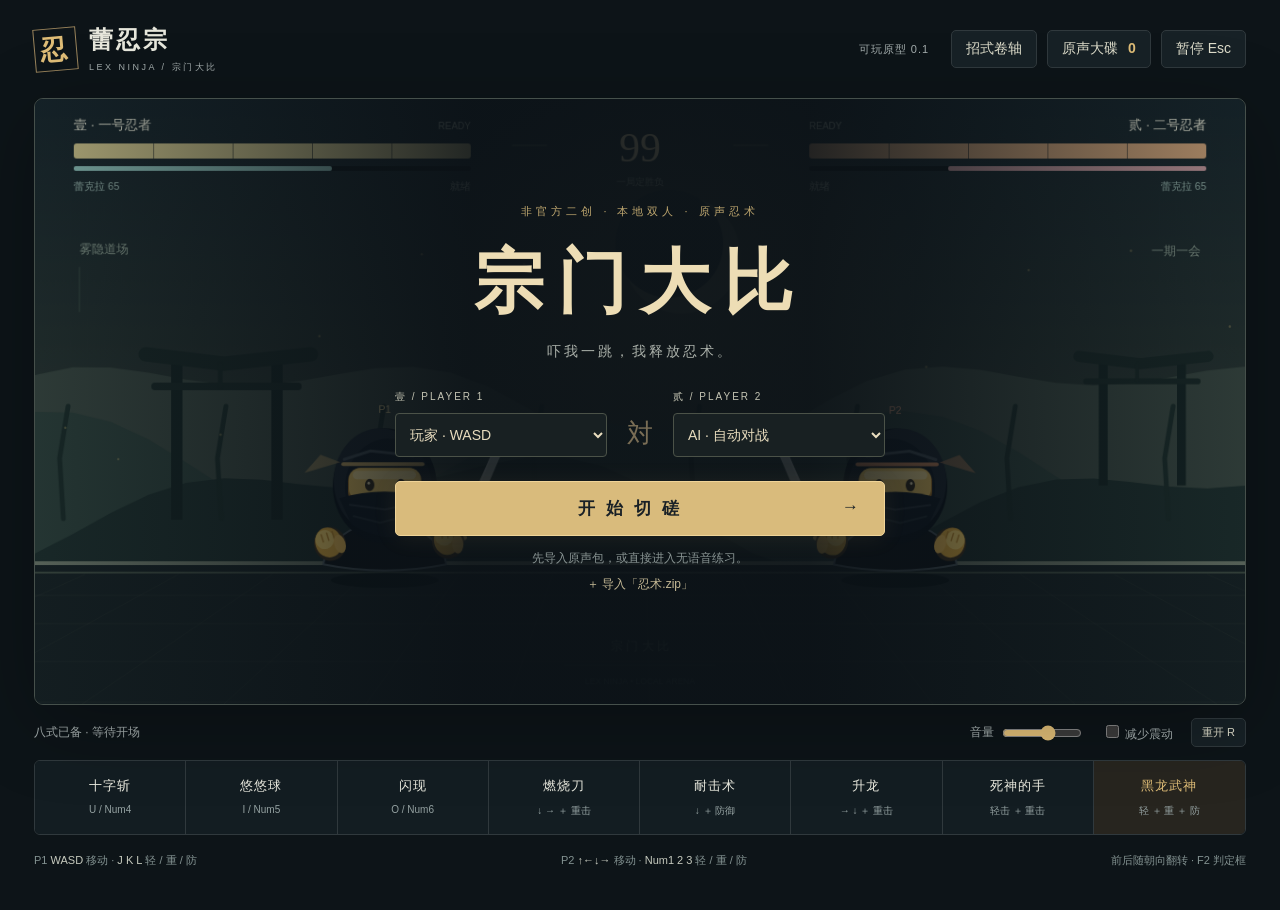
==== index.html @ 4f58e17c "feat: implement local two-player Lex ninja fighter prototype" ====
<!doctype html>
<html lang="zh-CN"><head><meta charset="utf-8"><meta name="viewport" content="width=device-width,initial-scale=1"><meta name="theme-color" content="#101619"><meta name="description" content="蕾忍宗·宗门大比，双人同屏与 AI 忍术格斗原型。"><title>蕾忍宗 · 宗门大比</title><link rel="icon" href="data:,"><link rel="stylesheet" href="style.css"></head>
<body>
<header><a class="brand" href="#" aria-label="蕾忍宗首页"><span class="seal">忍</span><span>蕾忍宗<small>LEX NINJA / 宗门大比</small></span></a><div class="nav"><span class="version">可玩原型 0.1</span><button id="bookBtn">招式卷轴</button><button id="soundBtn">原声大碟 <b id="audioCount">0</b></button><button id="pauseBtn">暂停 Esc</button></div></header>
<main><div class="arena-wrap"><canvas id="arena" width="1280" height="640" aria-label="两名半身黄脸忍者的格斗场景"></canvas>
<div id="menu" class="overlay"><div class="menu-inner"><div class="eyebrow">非官方二创 · 本地双人 · 原声忍术</div><h1>宗门大比<span>吓我一跳，我释放忍术。</span></h1><div class="select-row"><label><span>壹 / PLAYER 1</span><select id="p1mode" aria-label="玩家一控制方式"><option value="human">玩家 · WASD</option><option value="ai">AI · 自动对战</option></select></label><div class="versus">対</div><label><span>贰 / PLAYER 2</span><select id="p2mode" aria-label="玩家二控制方式"><option value="ai">AI · 自动对战</option><option value="human">玩家 · 方向键</option><option value="dummy">木桩 · 训练</option></select></label></div><button id="startBtn" class="primary">开 始 切 磋 <span>→</span></button><p id="startNote">先导入原声包，或直接进入无语音练习。</p><button class="text-button" id="importMenu">＋ 导入「忍术.zip」</button></div></div>
<div id="result" class="overlay hidden"><div class="menu-inner"><div class="eyebrow">本轮切磋结束</div><h1 id="resultText">胜负已分</h1><button id="againBtn" class="primary">再 来 一 局 →</button><button id="menuBtn" class="text-button">返回选人</button></div></div>
<div id="paused" class="overlay hidden"><div class="menu-inner"><div class="eyebrow">PAUSED</div><h1>暂且收手</h1><button id="resumeBtn" class="primary">继 续 切 磋 →</button><button id="pausedMenuBtn" class="text-button">返回选人</button></div></div></div>
<div class="underbar"><span id="status">八式已备 · 等待开场</span><div><label class="volume">音量 <input id="volume" type="range" min="0" max="1" step="0.05" value="0.6" aria-label="音量"></label><label><input id="motionOff" type="checkbox"> 减少震动</label><button id="resetBtn">重开 R</button></div></div>
<section class="quickbook" aria-label="快捷招式"><div><b>十字斩</b><kbd>U / Num4</kbd></div><div><b>悠悠球</b><kbd>I / Num5</kbd></div><div><b>闪现</b><kbd>O / Num6</kbd></div><div><b>燃烧刀</b><kbd>↓ → ＋ 重击</kbd></div><div><b>耐击术</b><kbd>↓ ＋ 防御</kbd></div><div><b>升龙</b><kbd>→ ↓ ＋ 重击</kbd></div><div><b>死神的手</b><kbd>轻击 ＋ 重击</kbd></div><div class="gold"><b>黑龙武神</b><kbd>轻 ＋ 重 ＋ 防</kbd></div></section>
<footer><span>P1 <b>WASD</b> 移动 · <b>J K L</b> 轻 / 重 / 防</span><span>P2 <b>↑←↓→</b> 移动 · <b>Num1 2 3</b> 轻 / 重 / 防</span><span>前后随朝向翻转 · F2 判定框</span></footer>
</main>
<dialog id="book"><div class="dialog-head"><div><small>THE SCROLL</small><h2>忍术卷轴</h2></div><button data-close="book" aria-label="关闭招式卷轴">关闭 ×</button></div><p>↓、→、← 分别表示下、前、后；方向依次输入，末尾按攻击键。最多三键同时按，不是所有键一起按。</p><div class="table-wrap"><table><thead><tr><th>忍术</th><th>指令 / 快捷键</th><th>前 / 生效 / 后摇</th><th>消耗</th><th>效果</th></tr></thead><tbody id="moveRows"></tbody></table></div><p class="muted">60 帧固定逻辑；1 帧约 16.7 毫秒。连斩伤害按每段计算。AI 使用相同伤害、硬直、能量及冷却规则。键盘硬件可能限制双人同时按键；可切换 AI。</p></dialog>
<dialog id="sounds"><div class="dialog-head"><div><small>ORIGINAL VOICE BANK</small><h2>忍术原声大碟</h2></div><button data-close="sounds" aria-label="关闭原声大碟">关闭 ×</button></div><p>本地导入，不上传文件。支持原始 ZIP 或多选 WAV / MP3；声音名称按文件名匹配。</p><div class="sound-tools"><button id="importBtn" class="primary small">导入音频包</button><input id="soundSearch" placeholder="搜索忍术名称…" aria-label="搜索忍术名称"></div><p id="importStatus" class="muted">尚未载入第三方音源。</p><div id="soundList" class="sound-list"></div></dialog>
<input id="audioFiles" type="file" accept=".zip,.wav,.mp3,.ogg,.m4a" multiple hidden>
<script src="assets/audio-data.js"></script><script src="src/combat.js"></script><script src="src/audio.js"></script><script src="src/game.js"></script>
</body></html>
---- style.css ----
*{box-sizing:border-box} :root{color-scheme:dark;--gold:#dfbd77;--ink:#0d1418;--line:#30393d;--muted:#a4adad}body{margin:0;background:#0d1418;color:#ecece1;font-family:Inter,'Segoe UI','Microsoft YaHei','PingFang SC',sans-serif;font-size:14px}button,select,input{font:inherit}button,a,select,input{ -webkit-tap-highlight-color:transparent}button{cursor:pointer;border:1px solid var(--line);background:#172126;color:#dddcca;padding:9px 14px;border-radius:5px}button:hover{border-color:var(--gold);color:var(--gold)}button:focus-visible,select:focus-visible,input:focus-visible{outline:2px solid var(--gold);outline-offset:3px}button:disabled{opacity:.5;cursor:wait}header{max-width:1440px;margin:auto;padding:24px 34px;display:flex;align-items:center;justify-content:space-between;gap:20px}.brand{display:flex;align-items:center;gap:12px;text-decoration:none;color:#e7e7dc;font-size:24px;font-weight:700;letter-spacing:3px}.brand small{display:block;font-size:9px;font-weight:500;letter-spacing:2.5px;color:var(--muted);margin-top:5px}.seal{display:grid;place-items:center;border:1px solid #99835b;width:43px;height:43px;color:var(--gold);font-size:27px;font-family:serif;transform:rotate(-5deg)}.nav{display:flex;align-items:center;gap:10px}.version{font-size:11px;letter-spacing:1px;color:var(--muted);margin-right:12px}.nav b{margin-left:6px;color:var(--gold)}main{max-width:1440px;margin:auto;padding:0 34px 24px}.arena-wrap{position:relative;border:1px solid #46504b;border-radius:9px;overflow:hidden;box-shadow:0 18px 80px #0004;background:#171f22}canvas{width:100%;height:auto;display:block;aspect-ratio:2/1}.overlay{position:absolute;inset:0;display:flex;justify-content:center;align-items:center;background:linear-gradient(90deg,#0c12162b,#0b1116df 36%,#0b1116df 64%,#0c12162b);text-align:center}.hidden{display:none!important}.menu-inner{width:min(530px,90%);padding:20px}.eyebrow{color:#bfa76f;font-size:11px;letter-spacing:4px}h1{font-family:'STKaiti','KaiTi','Songti SC',serif;font-size:70px;letter-spacing:13px;line-height:1.1;margin:25px 0;color:#edddb5;font-weight:900}h1 span{display:block;font-family:'Microsoft YaHei',sans-serif;font-size:14px;letter-spacing:3px;font-weight:400;color:#abb1aa;margin-top:23px}.select-row{display:flex;align-items:center;gap:20px;margin:30px 0 24px}.select-row label{flex:1;text-align:left}.select-row label span{font-size:10px;color:#c5c5b4;letter-spacing:2px;display:block;margin-bottom:9px}select{width:100%;border:1px solid #4b5248;border-radius:4px;background:#182022;color:#e9ddbf;padding:12px 10px}.versus{font-family:serif;font-size:26px;color:#796d55;margin-top:20px}.primary{width:100%;background:#d9bb7c;color:#192026;border:1px solid #f0d498;padding:15px 22px;font-weight:700;font-size:17px;letter-spacing:3px;box-shadow:0 2px 24px #d5b77015}.primary:hover{background:#efce8c;color:#162027}.primary span{float:right}.text-button{background:none;border:0;color:#c5b995;font-size:12px;padding:6px}#startNote{font-size:12px;color:#899493;margin:14px 0 3px}.underbar{display:flex;justify-content:space-between;align-items:center;padding:13px 0;color:var(--muted);font-size:12px;gap:15px}.underbar>div{display:flex;align-items:center;gap:18px}.underbar button{padding:6px 10px;font-size:11px}.volume{display:flex;align-items:center;gap:6px}input[type=range]{width:80px;accent-color:var(--gold)}input[type=checkbox]{accent-color:var(--gold)}.quickbook{display:grid;grid-template-columns:repeat(8,1fr);border:1px solid var(--line);border-radius:6px;overflow:hidden}.quickbook>div{padding:16px 9px;text-align:center;background:#131d22;border-right:1px solid var(--line)}.quickbook>div:last-child{border:0}.quickbook b{display:block;font-size:13px;letter-spacing:1px;font-weight:500}.quickbook kbd{display:block;font-size:10px;color:#95a2a2;margin-top:9px;font-family:inherit}.quickbook .gold{background:#27251f;color:var(--gold)}footer{padding:18px 0;display:flex;justify-content:space-between;gap:15px;font-size:11px;color:#849392}footer b{color:#c7cbbf;font-weight:500}dialog{background:#141e24;color:#e1e3d6;border:1px solid #53605b;border-radius:10px;width:min(1000px,94vw);max-height:85vh;padding:28px;box-shadow:0 20px 120px #0009}dialog::backdrop{background:#070c10bd;backdrop-filter:blur(4px)}.dialog-head{display:flex;justify-content:space-between;align-items:center}.dialog-head h2{margin:6px 0 12px;font-size:26px;letter-spacing:4px;color:var(--gold)}.dialog-head small{letter-spacing:3px;color:#8b9c9f;font-size:10px}dialog p{font-size:13px;line-height:1.8;color:#c1c7bd}.muted{color:#8b9999!important;font-size:12px!important}.table-wrap{overflow-x:auto}table{border-collapse:collapse;width:100%;font-size:12px}td,th{text-align:left;padding:14px 10px;border-bottom:1px solid #33403e;white-space:nowrap}th{color:var(--gold);font-weight:500}td:first-child{color:#f0e5c9}.sound-tools{display:flex;gap:14px}.small{width:auto;font-size:12px;padding:10px 15px;letter-spacing:1px}.sound-tools input{flex:1;min-width:0;background:#0e171c;border:1px solid #394845;color:#ecebdd;border-radius:5px;padding:10px 15px}.sound-list{display:grid;grid-template-columns:repeat(3,1fr);gap:8px;margin-top:16px}.sound-list button{text-align:left;font-size:12px;white-space:normal;line-height:1.5}.sound-list button:before{content:'▷';color:var(--gold);margin-right:8px}@media(max-width:850px){header{padding:15px}.brand{font-size:18px}.version{display:none}.nav{gap:5px}.nav button{padding:8px;font-size:11px}main{padding:0 12px}.quickbook{grid-template-columns:repeat(4,1fr)}.quickbook>div{padding:10px 5px;border-bottom:1px solid var(--line)}footer{flex-wrap:wrap;font-size:10px}h1{font-size:42px;letter-spacing:7px;margin:10px 0}h1 span{font-size:11px;margin-top:10px}.eyebrow{font-size:9px;letter-spacing:2px}.select-row{margin:14px 0 10px;gap:10px}select{padding:7px;font-size:11px}.select-row label span{font-size:8px;margin-bottom:4px}.primary{padding:9px;font-size:13px}.menu-inner{padding:5px;max-width:380px}#startNote{margin:7px 0;font-size:10px}.underbar>div{gap:8px}.underbar{font-size:10px}.sound-list{grid-template-columns:repeat(2,1fr)}.volume input{width:45px}}@media(prefers-reduced-motion:reduce){*{scroll-behavior:auto}}
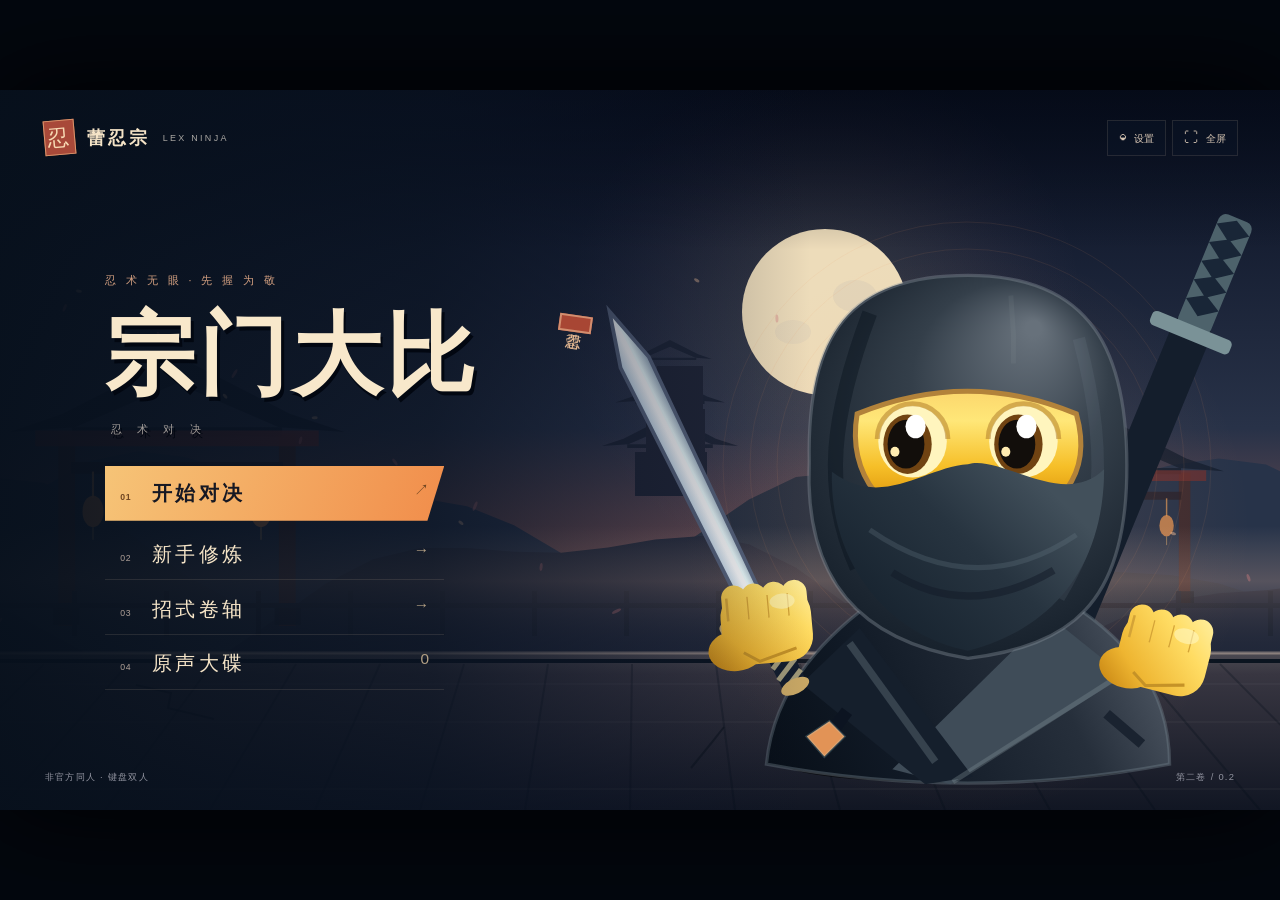
==== commit fbabbcd4: "feat: v0.2 game presentation, emoji ninja, hit-confirm combos, rage and interactive tutorial" ====
--- a/index.html
+++ b/index.html
@@ -1,17 +1,26 @@
 <!doctype html>
-<html lang="zh-CN"><head><meta charset="utf-8"><meta name="viewport" content="width=device-width,initial-scale=1"><meta name="theme-color" content="#101619"><meta name="description" content="蕾忍宗·宗门大比，双人同屏与 AI 忍术格斗原型。"><title>蕾忍宗 · 宗门大比</title><link rel="icon" href="data:,"><link rel="stylesheet" href="style.css"></head>
+<html lang="zh-CN"><head><meta charset="utf-8"><meta name="viewport" content="width=device-width,initial-scale=1"><meta name="theme-color" content="#080e1c"><meta name="description" content="蕾忍宗·宗门大比：本地双人格斗、原声忍术与三格怒气奥义。"><title>蕾忍宗 · 宗门大比</title><link rel="icon" href="data:,"><link rel="stylesheet" href="style.css"></head>
 <body>
-<header><a class="brand" href="#" aria-label="蕾忍宗首页"><span class="seal">忍</span><span>蕾忍宗<small>LEX NINJA / 宗门大比</small></span></a><div class="nav"><span class="version">可玩原型 0.1</span><button id="bookBtn">招式卷轴</button><button id="soundBtn">原声大碟 <b id="audioCount">0</b></button><button id="pauseBtn">暂停 Esc</button></div></header>
-<main><div class="arena-wrap"><canvas id="arena" width="1280" height="640" aria-label="两名半身黄脸忍者的格斗场景"></canvas>
-<div id="menu" class="overlay"><div class="menu-inner"><div class="eyebrow">非官方二创 · 本地双人 · 原声忍术</div><h1>宗门大比<span>吓我一跳，我释放忍术。</span></h1><div class="select-row"><label><span>壹 / PLAYER 1</span><select id="p1mode" aria-label="玩家一控制方式"><option value="human">玩家 · WASD</option><option value="ai">AI · 自动对战</option></select></label><div class="versus">対</div><label><span>贰 / PLAYER 2</span><select id="p2mode" aria-label="玩家二控制方式"><option value="ai">AI · 自动对战</option><option value="human">玩家 · 方向键</option><option value="dummy">木桩 · 训练</option></select></label></div><button id="startBtn" class="primary">开 始 切 磋 <span>→</span></button><p id="startNote">先导入原声包，或直接进入无语音练习。</p><button class="text-button" id="importMenu">＋ 导入「忍术.zip」</button></div></div>
-<div id="result" class="overlay hidden"><div class="menu-inner"><div class="eyebrow">本轮切磋结束</div><h1 id="resultText">胜负已分</h1><button id="againBtn" class="primary">再 来 一 局 →</button><button id="menuBtn" class="text-button">返回选人</button></div></div>
-<div id="paused" class="overlay hidden"><div class="menu-inner"><div class="eyebrow">PAUSED</div><h1>暂且收手</h1><button id="resumeBtn" class="primary">继 续 切 磋 →</button><button id="pausedMenuBtn" class="text-button">返回选人</button></div></div></div>
-<div class="underbar"><span id="status">八式已备 · 等待开场</span><div><label class="volume">音量 <input id="volume" type="range" min="0" max="1" step="0.05" value="0.6" aria-label="音量"></label><label><input id="motionOff" type="checkbox"> 减少震动</label><button id="resetBtn">重开 R</button></div></div>
-<section class="quickbook" aria-label="快捷招式"><div><b>十字斩</b><kbd>U / Num4</kbd></div><div><b>悠悠球</b><kbd>I / Num5</kbd></div><div><b>闪现</b><kbd>O / Num6</kbd></div><div><b>燃烧刀</b><kbd>↓ → ＋ 重击</kbd></div><div><b>耐击术</b><kbd>↓ ＋ 防御</kbd></div><div><b>升龙</b><kbd>→ ↓ ＋ 重击</kbd></div><div><b>死神的手</b><kbd>轻击 ＋ 重击</kbd></div><div class="gold"><b>黑龙武神</b><kbd>轻 ＋ 重 ＋ 防</kbd></div></section>
-<footer><span>P1 <b>WASD</b> 移动 · <b>J K L</b> 轻 / 重 / 防</span><span>P2 <b>↑←↓→</b> 移动 · <b>Num1 2 3</b> 轻 / 重 / 防</span><span>前后随朝向翻转 · F2 判定框</span></footer>
+<main id="stage" aria-label="蕾忍宗格斗游戏">
+ <canvas id="arena" width="1280" height="720" aria-label="半身黄脸忍者的对战舞台"></canvas>
+ <div class="wordmark"><span class="seal">忍</span><b>蕾忍宗</b><i>LEX NINJA</i></div>
+ <nav class="tools" aria-label="游戏控制"><button id="pauseBtn" class="hidden" title="暂停 / Esc">Ⅱ <span>暂停</span></button><button id="settingsBtn" title="音量与设置">◒ <span>设置</span></button><button id="fullBtn" title="全屏">⛶ <span>全屏</span></button></nav>
+ <section id="menu" class="view">
+  <div class="menu-content"><div class="eyebrow">忍 术 无 眼 · 先 握 为 敬</div><h1>宗门大比<span>忍术对决</span></h1><div class="red-stamp">蕾忍</div>
+   <div class="menu-actions"><button id="startBtn" class="main-action"><small>01</small>开始对决<b>↗</b></button><button id="tutorialBtn"><small>02</small>新手修炼<b>→</b></button><button id="bookBtn"><small>03</small>招式卷轴<b>→</b></button><button id="soundBtn"><small>04</small>原声大碟<b id="audioCount">81</b></button></div>
+  </div>
+  <div class="menu-foot"><span>非官方同人 · 键盘双人</span><span>第二卷 / 0.2</span></div>
+ </section>
+ <section id="guide" class="hidden" aria-live="polite"><div class="guide-top"><span id="lessonCount">01 / 06</span><button id="skipLesson">跳过此步 →</button></div><strong id="lessonTitle">先动起来</strong><div id="lessonKeys">A D + W</div><p id="lessonHint">左右移动，再跳一下。</p><div id="lessonDots"></div></section>
+ <div id="toast" class="hidden" role="status"></div>
+ <section id="paused" class="view modal-view hidden" aria-label="暂停菜单"><div class="pause-card"><div class="eyebrow">PAUSED</div><h2>暂且收手</h2><button id="resumeBtn" class="primary">继续切磋 <span>→</span></button><div class="pause-volume"><label for="pauseVolume">总音量</label><input id="pauseVolume" type="range" min="0" max="1" step=".01" value=".65"><output id="pauseVolumeValue">65%</output></div><div class="pause-links"><button id="restartBtn">重新开局</button><button id="pauseBookBtn">查招式</button><button id="pauseMenuBtn">返回宗门</button></div></div></section>
+ <section id="result" class="view modal-view hidden"><div class="result-card"><div class="eyebrow" id="resultEyebrow">VICTORY</div><h2 id="resultTitle">壹号忍者胜</h2><p id="resultStats"></p><button id="rematchBtn" class="primary">再战一场 <span>→</span></button><button id="resultMenuBtn" class="quiet">返回宗门</button></div></section>
+ <div id="loading" class="view modal-view hidden"><div class="loading-card"><span class="seal">忍</span><p id="loadStatus">忍术就位…</p><div class="load-track"><div id="loadProgress"></div></div></div></div>
+ <dialog id="setup"><div class="dialog-title"><div><small>VERSUS</small><h2>对战准备</h2></div><button data-close="setup" aria-label="关闭对战准备">×</button></div><div class="mode-tabs"><button data-mode="solo" class="active">人机切磋</button><button data-mode="versus">本地双人</button><button data-mode="watch">观战</button></div><div class="seats"><label><b>壹 / PLAYER 1</b><select id="p1mode" aria-label="玩家一"><option value="human">玩家</option><option value="ai">AI</option></select><span>WASD · JKL / UIO</span></label><em>VS</em><label><b>贰 / PLAYER 2</b><select id="p2mode" aria-label="玩家二"><option value="ai">AI</option><option value="human">玩家</option><option value="dummy">训练木桩</option></select><span>方向键 · 小键盘 1–6</span></label></div><button id="fightBtn" class="primary">开 战 <span>→</span></button><p class="tiny">三局两胜</p></dialog>
+ <dialog id="settings"><div class="dialog-title"><div><small>OPTIONS</small><h2>声音与画面</h2></div><button data-close="settings" aria-label="关闭设置">×</button></div><div class="sliders"><label>总音量<input id="masterVolume" type="range" min="0" max="1" step=".01" value=".65"><output id="masterValue">65%</output></label><label>忍术原声<input id="voiceVolume" type="range" min="0" max="1" step=".01" value=".9"><output id="voiceValue">90%</output></label><label>打击音效<input id="sfxVolume" type="range" min="0" max="1" step=".01" value=".7"><output id="sfxValue">70%</output></label></div><div class="option-row"><label><input id="mute" type="checkbox"> 静音 <kbd>M</kbd></label><button id="testAudio" class="quiet">试听</button></div><label class="option-row"><span>减少闪光与震动</span><input id="reduced" type="checkbox"></label></dialog>
+ <dialog id="book" class="wide"><div class="dialog-title"><div><small>MOVE LIST</small><h2>忍术卷轴</h2></div><button data-close="book" aria-label="关闭招式卷轴">×</button></div><div class="mode-tabs"><button data-book="0" class="active">壹 · 字母键</button><button data-book="1">贰 · 小键盘</button></div><div class="basics" id="basicKeys"></div><div id="moveList" class="move-list"></div><p class="tiny">→ 为面向对手的方向；方向依次输入，＋ 表示同时按。</p></dialog>
+ <dialog id="sounds" class="wide"><div class="dialog-title"><div><small>SOUND BANK</small><h2>原声大碟</h2></div><button data-close="sounds" aria-label="关闭原声大碟">×</button></div><div class="sound-tools"><input id="soundSearch" placeholder="搜一个忍术…" aria-label="搜索忍术"><button id="importBtn">导入音频</button></div><p id="importStatus" class="tiny">点击试听原声</p><div id="soundList" class="sound-list"></div></dialog>
+ <input id="audioFiles" type="file" accept=".zip,.wav,.mp3,.ogg,.m4a" multiple hidden>
 </main>
-<dialog id="book"><div class="dialog-head"><div><small>THE SCROLL</small><h2>忍术卷轴</h2></div><button data-close="book" aria-label="关闭招式卷轴">关闭 ×</button></div><p>↓、→、← 分别表示下、前、后；方向依次输入，末尾按攻击键。最多三键同时按，不是所有键一起按。</p><div class="table-wrap"><table><thead><tr><th>忍术</th><th>指令 / 快捷键</th><th>前 / 生效 / 后摇</th><th>消耗</th><th>效果</th></tr></thead><tbody id="moveRows"></tbody></table></div><p class="muted">60 帧固定逻辑；1 帧约 16.7 毫秒。连斩伤害按每段计算。AI 使用相同伤害、硬直、能量及冷却规则。键盘硬件可能限制双人同时按键；可切换 AI。</p></dialog>
-<dialog id="sounds"><div class="dialog-head"><div><small>ORIGINAL VOICE BANK</small><h2>忍术原声大碟</h2></div><button data-close="sounds" aria-label="关闭原声大碟">关闭 ×</button></div><p>本地导入，不上传文件。支持原始 ZIP 或多选 WAV / MP3；声音名称按文件名匹配。</p><div class="sound-tools"><button id="importBtn" class="primary small">导入音频包</button><input id="soundSearch" placeholder="搜索忍术名称…" aria-label="搜索忍术名称"></div><p id="importStatus" class="muted">尚未载入第三方音源。</p><div id="soundList" class="sound-list"></div></dialog>
-<input id="audioFiles" type="file" accept=".zip,.wav,.mp3,.ogg,.m4a" multiple hidden>
-<script src="assets/audio-data.js"></script><script src="src/combat.js"></script><script src="src/audio.js"></script><script src="src/game.js"></script>
+<script src="assets/audio-data.js"></script><script src="src/combat.js"></script><script src="src/audio.js"></script><script src="src/render.js"></script><script src="src/game.js"></script>
 </body></html>
--- a/style.css
+++ b/style.css
@@ -1 +1 @@
-*{box-sizing:border-box} :root{color-scheme:dark;--gold:#dfbd77;--ink:#0d1418;--line:#30393d;--muted:#a4adad}body{margin:0;background:#0d1418;color:#ecece1;font-family:Inter,'Segoe UI','Microsoft YaHei','PingFang SC',sans-serif;font-size:14px}button,select,input{font:inherit}button,a,select,input{ -webkit-tap-highlight-color:transparent}button{cursor:pointer;border:1px solid var(--line);background:#172126;color:#dddcca;padding:9px 14px;border-radius:5px}button:hover{border-color:var(--gold);color:var(--gold)}button:focus-visible,select:focus-visible,input:focus-visible{outline:2px solid var(--gold);outline-offset:3px}button:disabled{opacity:.5;cursor:wait}header{max-width:1440px;margin:auto;padding:24px 34px;display:flex;align-items:center;justify-content:space-between;gap:20px}.brand{display:flex;align-items:center;gap:12px;text-decoration:none;color:#e7e7dc;font-size:24px;font-weight:700;letter-spacing:3px}.brand small{display:block;font-size:9px;font-weight:500;letter-spacing:2.5px;color:var(--muted);margin-top:5px}.seal{display:grid;place-items:center;border:1px solid #99835b;width:43px;height:43px;color:var(--gold);font-size:27px;font-family:serif;transform:rotate(-5deg)}.nav{display:flex;align-items:center;gap:10px}.version{font-size:11px;letter-spacing:1px;color:var(--muted);margin-right:12px}.nav b{margin-left:6px;color:var(--gold)}main{max-width:1440px;margin:auto;padding:0 34px 24px}.arena-wrap{position:relative;border:1px solid #46504b;border-radius:9px;overflow:hidden;box-shadow:0 18px 80px #0004;background:#171f22}canvas{width:100%;height:auto;display:block;aspect-ratio:2/1}.overlay{position:absolute;inset:0;display:flex;justify-content:center;align-items:center;background:linear-gradient(90deg,#0c12162b,#0b1116df 36%,#0b1116df 64%,#0c12162b);text-align:center}.hidden{display:none!important}.menu-inner{width:min(530px,90%);padding:20px}.eyebrow{color:#bfa76f;font-size:11px;letter-spacing:4px}h1{font-family:'STKaiti','KaiTi','Songti SC',serif;font-size:70px;letter-spacing:13px;line-height:1.1;margin:25px 0;color:#edddb5;font-weight:900}h1 span{display:block;font-family:'Microsoft YaHei',sans-serif;font-size:14px;letter-spacing:3px;font-weight:400;color:#abb1aa;margin-top:23px}.select-row{display:flex;align-items:center;gap:20px;margin:30px 0 24px}.select-row label{flex:1;text-align:left}.select-row label span{font-size:10px;color:#c5c5b4;letter-spacing:2px;display:block;margin-bottom:9px}select{width:100%;border:1px solid #4b5248;border-radius:4px;background:#182022;color:#e9ddbf;padding:12px 10px}.versus{font-family:serif;font-size:26px;color:#796d55;margin-top:20px}.primary{width:100%;background:#d9bb7c;color:#192026;border:1px solid #f0d498;padding:15px 22px;font-weight:700;font-size:17px;letter-spacing:3px;box-shadow:0 2px 24px #d5b77015}.primary:hover{background:#efce8c;color:#162027}.primary span{float:right}.text-button{background:none;border:0;color:#c5b995;font-size:12px;padding:6px}#startNote{font-size:12px;color:#899493;margin:14px 0 3px}.underbar{display:flex;justify-content:space-between;align-items:center;padding:13px 0;color:var(--muted);font-size:12px;gap:15px}.underbar>div{display:flex;align-items:center;gap:18px}.underbar button{padding:6px 10px;font-size:11px}.volume{display:flex;align-items:center;gap:6px}input[type=range]{width:80px;accent-color:var(--gold)}input[type=checkbox]{accent-color:var(--gold)}.quickbook{display:grid;grid-template-columns:repeat(8,1fr);border:1px solid var(--line);border-radius:6px;overflow:hidden}.quickbook>div{padding:16px 9px;text-align:center;background:#131d22;border-right:1px solid var(--line)}.quickbook>div:last-child{border:0}.quickbook b{display:block;font-size:13px;letter-spacing:1px;font-weight:500}.quickbook kbd{display:block;font-size:10px;color:#95a2a2;margin-top:9px;font-family:inherit}.quickbook .gold{background:#27251f;color:var(--gold)}footer{padding:18px 0;display:flex;justify-content:space-between;gap:15px;font-size:11px;color:#849392}footer b{color:#c7cbbf;font-weight:500}dialog{background:#141e24;color:#e1e3d6;border:1px solid #53605b;border-radius:10px;width:min(1000px,94vw);max-height:85vh;padding:28px;box-shadow:0 20px 120px #0009}dialog::backdrop{background:#070c10bd;backdrop-filter:blur(4px)}.dialog-head{display:flex;justify-content:space-between;align-items:center}.dialog-head h2{margin:6px 0 12px;font-size:26px;letter-spacing:4px;color:var(--gold)}.dialog-head small{letter-spacing:3px;color:#8b9c9f;font-size:10px}dialog p{font-size:13px;line-height:1.8;color:#c1c7bd}.muted{color:#8b9999!important;font-size:12px!important}.table-wrap{overflow-x:auto}table{border-collapse:collapse;width:100%;font-size:12px}td,th{text-align:left;padding:14px 10px;border-bottom:1px solid #33403e;white-space:nowrap}th{color:var(--gold);font-weight:500}td:first-child{color:#f0e5c9}.sound-tools{display:flex;gap:14px}.small{width:auto;font-size:12px;padding:10px 15px;letter-spacing:1px}.sound-tools input{flex:1;min-width:0;background:#0e171c;border:1px solid #394845;color:#ecebdd;border-radius:5px;padding:10px 15px}.sound-list{display:grid;grid-template-columns:repeat(3,1fr);gap:8px;margin-top:16px}.sound-list button{text-align:left;font-size:12px;white-space:normal;line-height:1.5}.sound-list button:before{content:'▷';color:var(--gold);margin-right:8px}@media(max-width:850px){header{padding:15px}.brand{font-size:18px}.version{display:none}.nav{gap:5px}.nav button{padding:8px;font-size:11px}main{padding:0 12px}.quickbook{grid-template-columns:repeat(4,1fr)}.quickbook>div{padding:10px 5px;border-bottom:1px solid var(--line)}footer{flex-wrap:wrap;font-size:10px}h1{font-size:42px;letter-spacing:7px;margin:10px 0}h1 span{font-size:11px;margin-top:10px}.eyebrow{font-size:9px;letter-spacing:2px}.select-row{margin:14px 0 10px;gap:10px}select{padding:7px;font-size:11px}.select-row label span{font-size:8px;margin-bottom:4px}.primary{padding:9px;font-size:13px}.menu-inner{padding:5px;max-width:380px}#startNote{margin:7px 0;font-size:10px}.underbar>div{gap:8px}.underbar{font-size:10px}.sound-list{grid-template-columns:repeat(2,1fr)}.volume input{width:45px}}@media(prefers-reduced-motion:reduce){*{scroll-behavior:auto}}
+*{box-sizing:border-box} :root{color-scheme:dark;--cream:#f5e4c7;--orange:#ff9a54;--muted:#a5abba;--ink:#080f1f}html,body{margin:0;width:100%;height:100%;overflow:hidden}body{display:grid;place-items:center;background:#03070e;color:var(--cream);font-family:'Microsoft YaHei','Noto Sans CJK SC','PingFang SC',sans-serif}button,input,select{font:inherit}button{cursor:pointer;color:inherit;-webkit-tap-highlight-color:transparent}button:focus-visible,input:focus-visible,select:focus-visible{outline:2px solid var(--orange);outline-offset:3px}button:disabled{opacity:.5;cursor:wait}button{border:0}input[type=range]{accent-color:var(--orange);cursor:pointer;min-width:0}input[type=checkbox]{accent-color:var(--orange);width:17px;height:17px}select,input[type=text]{color:var(--cream)}.hidden{display:none!important}#stage{position:relative;width:min(100vw,177.777778vh);aspect-ratio:16/9;container-type:inline-size;overflow:hidden;background:#080f1e;box-shadow:0 0 100px #000}#arena{display:block;position:absolute;inset:0;width:100%;height:100%}.view{position:absolute;inset:0}.wordmark{position:absolute;top:4.2%;left:3.4%;display:flex;align-items:center;gap:1cqw;z-index:2;font-size:1.4cqw;letter-spacing:.23cqw}.wordmark i{font-size:.7cqw;letter-spacing:.18cqw;color:#aaa7a3;font-style:normal}.seal{display:grid;place-items:center;background:#a84939;color:#f7d9b2;border:1px solid #d9956b;width:2.4cqw;height:2.7cqw;font-size:1.7cqw;font-family:'KaiTi',serif;transform:rotate(-5deg)}.tools{position:absolute;top:4.1%;right:3.3%;z-index:8;display:flex;gap:.5cqw}.tools button{background:#0a142780;border:1px solid #cab09a25;padding:.7cqw .85cqw;color:#d7c6b4;font-size:1.1cqw}.tools span{font-size:.78cqw;margin-left:.3cqw}.tools button:hover{background:#b4603233;color:#ffbe7c}.playing .wordmark{display:none}.playing .tools{top:auto;bottom:3.5%;left:50%;right:auto;transform:translateX(-50%)}.playing .tools button{background:#0a122380}.menu-content{position:absolute;left:8.2%;top:25.5%;width:39%}.eyebrow{font-size:.83cqw;letter-spacing:.27cqw;color:#d4a080}.menu-content h1{font-family:'STKaiti','KaiTi','AR PL KaitiM GB','Noto Serif CJK SC',serif;font-size:7.05cqw;letter-spacing:.27cqw;font-weight:900;line-height:1.2;margin:1.1cqw 0 2.25cqw;text-shadow:.2cqw .3cqw 0 #020711;color:#f8e8cb;white-space:nowrap}.menu-content h1 span{display:block;font:500 .85cqw 'Microsoft YaHei',sans-serif;letter-spacing:1.2cqw;color:#a49e9a;margin-top:1cqw;margin-left:.45cqw}.red-stamp{position:absolute;top:3.25cqw;right:1cqw;background:#a84634;border:2px solid #d28e6f;color:#e7ba93;font-family:'KaiTi',serif;font-size:1.2cqw;writing-mode:vertical-rl;letter-spacing:.2cqw;padding:.3cqw;transform:rotate(8deg)}.menu-actions{display:grid;width:68%;gap:.28cqw}.menu-actions button{background:transparent;text-align:left;border-bottom:1px solid #b8aa9326;padding:.9cqw 1.2cqw;font-size:1.58cqw;letter-spacing:.28cqw;position:relative;transition:background .12s,transform .12s}.menu-actions button small{font-size:.68cqw;letter-spacing:.05cqw;margin-right:1.6cqw;color:#b0a198}.menu-actions button b{float:right;font-weight:400;font-size:1.2cqw;color:#b3a084;letter-spacing:0}.menu-actions button:hover{transform:translateX(.3cqw);background:#ffd69e15}.menu-actions .main-action{color:#161823;background:linear-gradient(110deg,#f6c477,#f18d4b);clip-path:polygon(0 0,100% 0,95% 100%,0 100%);border:0;font-weight:800;margin-bottom:.4cqw;padding:1.1cqw 1.2cqw}.main-action small,.main-action b{color:#704622!important}.menu-actions .main-action:hover{background:#ffd08a}.menu-foot{position:absolute;left:3.5%;right:3.5%;bottom:3.6%;display:flex;justify-content:space-between;font-size:.73cqw;color:#9294a0;letter-spacing:.1cqw}.modal-view{background:#060c1bbe;backdrop-filter:blur(5px);display:grid;place-items:center;z-index:6}.pause-card,.result-card{width:32%;text-align:center;padding:2cqw}.pause-card h2,.result-card h2{font-family:'STKaiti','KaiTi',serif;font-size:4.3cqw;font-weight:900;letter-spacing:.35cqw;margin:1.8cqw -5cqw 2.2cqw;white-space:nowrap}.primary{display:block;width:100%;background:linear-gradient(110deg,#f6c779,#ef9252);color:#171b26;border:0;clip-path:polygon(0 0,100% 0,97% 100%,0 100%);padding:1.15cqw 1.5cqw;font-size:1.4cqw;font-weight:800;letter-spacing:.3cqw}.primary span{float:right}.primary:hover{background:#ffcd88}.pause-volume{display:flex;align-items:center;gap:.7cqw;margin:1.4cqw 0;font-size:.8cqw;color:#aaa8ae}.pause-volume input{flex:1;width:40%}.pause-volume output{width:3cqw}.pause-links{display:flex;justify-content:space-between;gap:.7cqw}.pause-links button,.quiet{background:none;border:0;color:#b4abba;padding:.65cqw .1cqw;font-size:.86cqw}.pause-links button:hover,.quiet:hover{color:var(--orange)}.result-card{width:37%}.result-card p{font-size:.95cqw;color:#b7b0b7;margin:0 -5cqw 2cqw}#guide{position:absolute;z-index:3;left:34%;top:22%;width:32%;padding:1.05cqw 1.45cqw;border-top:2px solid #e7b676;background:linear-gradient(100deg,#090f20e0,#10182abd);box-shadow:0 8px 40px #0003}.guide-top{display:flex;justify-content:space-between;align-items:center;font-size:.72cqw;color:#d9ac77}.guide-top button{background:none;color:#929cac;font-size:.68cqw;padding:.3cqw}#lessonTitle{display:block;font-size:1.5cqw;margin:.6cqw 0}#lessonKeys{display:inline-block;font-size:1.25cqw;letter-spacing:.22cqw;font-weight:800;color:#ffdc8f;background:#f4be7720;padding:.3cqw .9cqw;white-space:pre}#lessonHint{font-size:.9cqw;color:#b5bec9;margin:.65cqw 0 .8cqw}#lessonDots{display:flex;gap:.35cqw}#lessonDots i{height:.18cqw;flex:1;background:#626b7944}#lessonDots i.done{background:#f4c87f}#toast{position:absolute;left:50%;bottom:15%;transform:translateX(-50%);padding:.7cqw 1.5cqw;background:#0b1127d9;border-bottom:2px solid #d39c70;color:#f3cf9e;font-size:1cqw;z-index:6;white-space:nowrap}dialog{color:var(--cream);background:linear-gradient(130deg,#182237,#0a1324);border:1px solid #a993774f;box-shadow:0 20px 100px #000b;padding:2.2cqw;width:43cqw;max-width:92vw;max-height:86vh;border-radius:0;font-size:1cqw;overflow:auto}dialog::backdrop{background:#020816ba;backdrop-filter:blur(5px)}dialog.wide{width:69cqw}.dialog-title{display:flex;align-items:center;justify-content:space-between;margin-bottom:1.6cqw}.dialog-title small{color:#d09d76;font-size:.7cqw;letter-spacing:.24cqw}.dialog-title h2{font-size:2.3cqw;margin:.3cqw 0;letter-spacing:.25cqw;font-weight:800}.dialog-title button{font-size:2.3cqw;color:#a9b3c4;background:none;padding:.2cqw .5cqw}.mode-tabs{display:flex;gap:.5cqw;margin-bottom:1.6cqw}.mode-tabs button{flex:1;background:#091124;color:#a1aabb;border:1px solid #4955646b;padding:.65cqw;font-size:1cqw}.mode-tabs button.active{border-color:#cb9c6b;color:#f1c587;background:#896b3423}.seats{display:flex;align-items:center;gap:1.5cqw;margin:2.1cqw 0}.seats label{flex:1;min-width:0}.seats label b{font-size:.8cqw;display:block;color:#d2bd9e;letter-spacing:.08cqw}.seats label span{font-size:.67cqw;display:block;color:#8c98ab;margin-top:.65cqw}.seats em{font:italic 900 2cqw serif;color:#b17661}select{width:100%;background:#101b2c;border:1px solid #445367;padding:.9cqw;color:#efe0c5;font-size:1.3cqw;margin-top:.7cqw}.tiny{font-size:.76cqw;color:#95a0b2;line-height:1.7;margin-top:1.1cqw}.sliders{display:grid;gap:1.6cqw;margin:2.3cqw 0}.sliders label{display:grid;grid-template-columns:7cqw 1fr 3.8cqw;gap:1.5cqw;align-items:center;font-size:1.05cqw}.sliders input{width:100%}.sliders output{text-align:right;color:#e8bf8c}.option-row{display:flex;justify-content:space-between;align-items:center;padding:1.2cqw 0;border-top:1px solid #8b9aa128;font-size:1cqw;color:#bcc0cd}.option-row label{display:flex;align-items:center;gap:.5cqw}kbd{font:inherit;color:#a99780;font-size:.8cqw;border:1px solid #9a8d713a;padding:0 .4cqw;margin-left:.5cqw}.basics{padding:.8cqw 0 1cqw;border-bottom:1px solid #83909533;display:flex;flex-wrap:wrap;gap:1.8cqw;font-size:.9cqw;color:#b8c1d0}.move-list{display:grid;grid-template-columns:1fr 1fr;gap:.6cqw;margin-top:1.1cqw}.move-list button{text-align:left;background:#081222;border:1px solid #8694a329;padding:1cqw;font-size:1.1cqw}.move-list button:hover{border-color:#cb9d68}.move-list strong{display:block;color:#e9dbbf;font-size:1.1cqw;letter-spacing:.08cqw}.move-list span{display:block;color:#e7aa6f;font-size:.82cqw;margin-top:.5cqw}.sound-tools{display:flex;gap:.8cqw}.sound-tools input{min-width:0;flex:1;padding:.8cqw 1cqw;border:1px solid #59667f;background:#081225;color:#ead9bf;font-size:1cqw}.sound-tools button{background:#3c3840;border:1px solid #a68b72;padding:.8cqw 1cqw;font-size:.9cqw}.sound-list{display:grid;grid-template-columns:repeat(3,1fr);gap:.55cqw;max-height:30cqw;overflow:auto}.sound-list button{text-align:left;background:#0d192e;border:1px solid #75859d24;padding:.85cqw;color:#c7c6c7;font-size:.83cqw;line-height:1.5}.sound-list button:before{content:'▷';color:#e5b174;margin-right:.7cqw}.sound-list button:hover{background:#273044}.loading-card{text-align:center;width:25%;font-size:1.1cqw;color:#d2bea1}.loading-card .seal{margin:auto;width:4cqw;height:4.5cqw;font-size:3cqw}.load-track{height:.3cqw;background:#202737}.load-track div{height:100%;background:#e8ae72;width:0;transition:width .08s}#loading{z-index:20}@media(prefers-reduced-motion:reduce){*{transition:none!important}}@media(max-width:720px){.tools span{display:none}dialog{max-height:94vh}.tools button{font-size:1.6cqw}.menu-actions button{padding:1.1cqw}.menu-content{top:23%}}
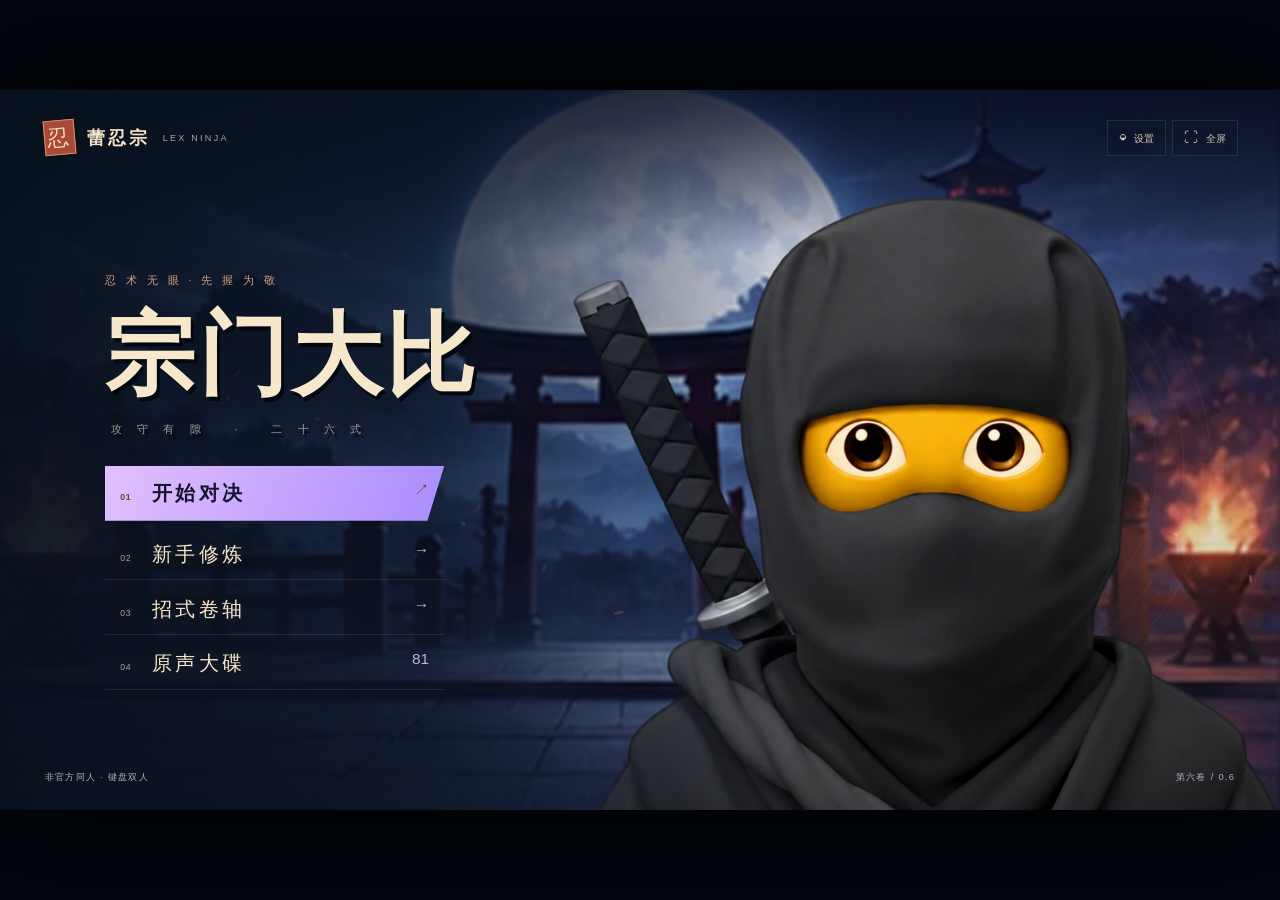
==== commit 443810a4: "publish: v0.6 standalone playtest" ====
--- a/index.html
+++ b/index.html
@@ -1,26 +1,1468 @@
 <!doctype html>
-<html lang="zh-CN"><head><meta charset="utf-8"><meta name="viewport" content="width=device-width,initial-scale=1"><meta name="theme-color" content="#080e1c"><meta name="description" content="蕾忍宗·宗门大比：本地双人格斗、原声忍术与三格怒气奥义。"><title>蕾忍宗 · 宗门大比</title><link rel="icon" href="data:,"><link rel="stylesheet" href="style.css"></head>
+<html lang="zh-CN"><head><meta charset="utf-8"><meta name="viewport" content="width=device-width,initial-scale=1"><meta name="theme-color" content="#080e1c"><meta name="description" content="蕾忍宗·宗门大比：本地双人格斗、原声忍术与三格怒气奥义。"><title>蕾忍宗 · 宗门大比</title><link rel="icon" href="data:,"><style>*{box-sizing:border-box} :root{color-scheme:dark;--cream:#f5e4c7;--orange:#ff9a54;--muted:#a5abba;--ink:#080f1f}html,body{margin:0;width:100%;height:100%;overflow:hidden}body{display:grid;place-items:center;background:#03070e;color:var(--cream);font-family:'Microsoft YaHei','Noto Sans CJK SC','PingFang SC',sans-serif}button,input,select{font:inherit}button{cursor:pointer;color:inherit;-webkit-tap-highlight-color:transparent}button:focus-visible,input:focus-visible,select:focus-visible{outline:2px solid var(--orange);outline-offset:3px}button:disabled{opacity:.5;cursor:wait}button{border:0}input[type=range]{accent-color:var(--orange);cursor:pointer;min-width:0}input[type=checkbox]{accent-color:var(--orange);width:17px;height:17px}select,input[type=text]{color:var(--cream)}.hidden{display:none!important}#stage{position:relative;width:min(100vw,177.777778vh);aspect-ratio:16/9;container-type:inline-size;overflow:hidden;background:#080f1e;box-shadow:0 0 100px #000}#arena{display:block;position:absolute;inset:0;width:100%;height:100%}.view{position:absolute;inset:0}.wordmark{position:absolute;top:4.2%;left:3.4%;display:flex;align-items:center;gap:1cqw;z-index:2;font-size:1.4cqw;letter-spacing:.23cqw}.wordmark i{font-size:.7cqw;letter-spacing:.18cqw;color:#aaa7a3;font-style:normal}.seal{display:grid;place-items:center;background:#a84939;color:#f7d9b2;border:1px solid #d9956b;width:2.4cqw;height:2.7cqw;font-size:1.7cqw;font-family:'KaiTi',serif;transform:rotate(-5deg)}.tools{position:absolute;top:4.1%;right:3.3%;z-index:8;display:flex;gap:.5cqw}.tools button{background:#0a142780;border:1px solid #cab09a25;padding:.7cqw .85cqw;color:#d7c6b4;font-size:1.1cqw}.tools span{font-size:.78cqw;margin-left:.3cqw}.tools button:hover{background:#b4603233;color:#ffbe7c}.playing .wordmark{display:none}.playing .tools{top:auto;bottom:3.5%;left:50%;right:auto;transform:translateX(-50%)}.playing .tools button{background:#0a122380}.menu-content{position:absolute;left:8.2%;top:25.5%;width:39%}.eyebrow{font-size:.83cqw;letter-spacing:.27cqw;color:#d4a080}.menu-content h1{font-family:'STKaiti','KaiTi','AR PL KaitiM GB','Noto Serif CJK SC',serif;font-size:7.05cqw;letter-spacing:.27cqw;font-weight:900;line-height:1.2;margin:1.1cqw 0 2.25cqw;text-shadow:.2cqw .3cqw 0 #020711;color:#f8e8cb;white-space:nowrap}.menu-content h1 span{display:block;font:500 .85cqw 'Microsoft YaHei',sans-serif;letter-spacing:1.2cqw;color:#a49e9a;margin-top:1cqw;margin-left:.45cqw}.red-stamp{position:absolute;top:3.25cqw;right:1cqw;background:#a84634;border:2px solid #d28e6f;color:#e7ba93;font-family:'KaiTi',serif;font-size:1.2cqw;writing-mode:vertical-rl;letter-spacing:.2cqw;padding:.3cqw;transform:rotate(8deg)}.menu-actions{display:grid;width:68%;gap:.28cqw}.menu-actions button{background:transparent;text-align:left;border-bottom:1px solid #b8aa9326;padding:.9cqw 1.2cqw;font-size:1.58cqw;letter-spacing:.28cqw;position:relative;transition:background .12s,transform .12s}.menu-actions button small{font-size:.68cqw;letter-spacing:.05cqw;margin-right:1.6cqw;color:#b0a198}.menu-actions button b{float:right;font-weight:400;font-size:1.2cqw;color:#b3a084;letter-spacing:0}.menu-actions button:hover{transform:translateX(.3cqw);background:#ffd69e15}.menu-actions .main-action{color:#161823;background:linear-gradient(110deg,#f6c477,#f18d4b);clip-path:polygon(0 0,100% 0,95% 100%,0 100%);border:0;font-weight:800;margin-bottom:.4cqw;padding:1.1cqw 1.2cqw}.main-action small,.main-action b{color:#704622!important}.menu-actions .main-action:hover{background:#ffd08a}.menu-foot{position:absolute;left:3.5%;right:3.5%;bottom:3.6%;display:flex;justify-content:space-between;font-size:.73cqw;color:#9294a0;letter-spacing:.1cqw}.modal-view{background:#060c1bbe;backdrop-filter:blur(5px);display:grid;place-items:center;z-index:6}.pause-card,.result-card{width:32%;text-align:center;padding:2cqw}.pause-card h2,.result-card h2{font-family:'STKaiti','KaiTi',serif;font-size:4.3cqw;font-weight:900;letter-spacing:.35cqw;margin:1.8cqw -5cqw 2.2cqw;white-space:nowrap}.primary{display:block;width:100%;background:linear-gradient(110deg,#f6c779,#ef9252);color:#171b26;border:0;clip-path:polygon(0 0,100% 0,97% 100%,0 100%);padding:1.15cqw 1.5cqw;font-size:1.4cqw;font-weight:800;letter-spacing:.3cqw}.primary span{float:right}.primary:hover{background:#ffcd88}.pause-volume{display:flex;align-items:center;gap:.7cqw;margin:1.4cqw 0;font-size:.8cqw;color:#aaa8ae}.pause-volume input{flex:1;width:40%}.pause-volume output{width:3cqw}.pause-links{display:flex;justify-content:space-between;gap:.7cqw}.pause-links button,.quiet{background:none;border:0;color:#b4abba;padding:.65cqw .1cqw;font-size:.86cqw}.pause-links button:hover,.quiet:hover{color:var(--orange)}.result-card{width:37%}.result-card p{font-size:.95cqw;color:#b7b0b7;margin:0 -5cqw 2cqw}#guide{position:absolute;z-index:3;left:34%;top:22%;width:32%;padding:1.05cqw 1.45cqw;border-top:2px solid #e7b676;background:linear-gradient(100deg,#090f20e0,#10182abd);box-shadow:0 8px 40px #0003}.guide-top{display:flex;justify-content:space-between;align-items:center;font-size:.72cqw;color:#d9ac77}.guide-top button{background:none;color:#929cac;font-size:.68cqw;padding:.3cqw}#lessonTitle{display:block;font-size:1.5cqw;margin:.6cqw 0}#lessonKeys{display:inline-block;font-size:1.25cqw;letter-spacing:.22cqw;font-weight:800;color:#ffdc8f;background:#f4be7720;padding:.3cqw .9cqw;white-space:pre}#lessonHint{font-size:.9cqw;color:#b5bec9;margin:.65cqw 0 .8cqw}#lessonDots{display:flex;gap:.35cqw}#lessonDots i{height:.18cqw;flex:1;background:#626b7944}#lessonDots i.done{background:#f4c87f}#toast{position:absolute;left:50%;bottom:15%;transform:translateX(-50%);padding:.7cqw 1.5cqw;background:#0b1127d9;border-bottom:2px solid #d39c70;color:#f3cf9e;font-size:1cqw;z-index:6;white-space:nowrap}dialog{color:var(--cream);background:linear-gradient(130deg,#182237,#0a1324);border:1px solid #a993774f;box-shadow:0 20px 100px #000b;padding:2.2cqw;width:43cqw;max-width:92vw;max-height:86vh;border-radius:0;font-size:1cqw;overflow:auto}dialog::backdrop{background:#020816ba;backdrop-filter:blur(5px)}dialog.wide{width:69cqw}.dialog-title{display:flex;align-items:center;justify-content:space-between;margin-bottom:1.6cqw}.dialog-title small{color:#d09d76;font-size:.7cqw;letter-spacing:.24cqw}.dialog-title h2{font-size:2.3cqw;margin:.3cqw 0;letter-spacing:.25cqw;font-weight:800}.dialog-title button{font-size:2.3cqw;color:#a9b3c4;background:none;padding:.2cqw .5cqw}.mode-tabs{display:flex;gap:.5cqw;margin-bottom:1.6cqw}.mode-tabs button{flex:1;background:#091124;color:#a1aabb;border:1px solid #4955646b;padding:.65cqw;font-size:1cqw}.mode-tabs button.active{border-color:#cb9c6b;color:#f1c587;background:#896b3423}.seats{display:flex;align-items:center;gap:1.5cqw;margin:2.1cqw 0}.seats label{flex:1;min-width:0}.seats label b{font-size:.8cqw;display:block;color:#d2bd9e;letter-spacing:.08cqw}.seats label span{font-size:.67cqw;display:block;color:#8c98ab;margin-top:.65cqw}.seats em{font:italic 900 2cqw serif;color:#b17661}select{width:100%;background:#101b2c;border:1px solid #445367;padding:.9cqw;color:#efe0c5;font-size:1.3cqw;margin-top:.7cqw}.tiny{font-size:.76cqw;color:#95a0b2;line-height:1.7;margin-top:1.1cqw}.sliders{display:grid;gap:1.6cqw;margin:2.3cqw 0}.sliders label{display:grid;grid-template-columns:7cqw 1fr 3.8cqw;gap:1.5cqw;align-items:center;font-size:1.05cqw}.sliders input{width:100%}.sliders output{text-align:right;color:#e8bf8c}.option-row{display:flex;justify-content:space-between;align-items:center;padding:1.2cqw 0;border-top:1px solid #8b9aa128;font-size:1cqw;color:#bcc0cd}.option-row label{display:flex;align-items:center;gap:.5cqw}kbd{font:inherit;color:#a99780;font-size:.8cqw;border:1px solid #9a8d713a;padding:0 .4cqw;margin-left:.5cqw}.basics{padding:.8cqw 0 1cqw;border-bottom:1px solid #83909533;display:flex;flex-wrap:wrap;gap:1.8cqw;font-size:.9cqw;color:#b8c1d0}.move-list{display:grid;grid-template-columns:1fr 1fr;gap:.6cqw;margin-top:1.1cqw}.move-list button{text-align:left;background:#081222;border:1px solid #8694a329;padding:1cqw;font-size:1.1cqw}.move-list button:hover{border-color:#cb9d68}.move-list strong{display:block;color:#e9dbbf;font-size:1.1cqw;letter-spacing:.08cqw}.move-list span{display:block;color:#e7aa6f;font-size:.82cqw;margin-top:.5cqw}.sound-tools{display:flex;gap:.8cqw}.sound-tools input{min-width:0;flex:1;padding:.8cqw 1cqw;border:1px solid #59667f;background:#081225;color:#ead9bf;font-size:1cqw}.sound-tools button{background:#3c3840;border:1px solid #a68b72;padding:.8cqw 1cqw;font-size:.9cqw}.sound-list{display:grid;grid-template-columns:repeat(3,1fr);gap:.55cqw;max-height:30cqw;overflow:auto}.sound-list button{text-align:left;background:#0d192e;border:1px solid #75859d24;padding:.85cqw;color:#c7c6c7;font-size:.83cqw;line-height:1.5}.sound-list button:before{content:'▷';color:#e5b174;margin-right:.7cqw}.sound-list button:hover{background:#273044}.loading-card{text-align:center;width:25%;font-size:1.1cqw;color:#d2bea1}.loading-card .seal{margin:auto;width:4cqw;height:4.5cqw;font-size:3cqw}.load-track{height:.3cqw;background:#202737}.load-track div{height:100%;background:#e8ae72;width:0;transition:width .08s}#loading{z-index:20}@media(prefers-reduced-motion:reduce){*{transition:none!important}}@media(max-width:720px){.tools span{display:none}dialog{max-height:94vh}.tools button{font-size:1.6cqw}.menu-actions button{padding:1.1cqw}.menu-content{top:23%}}
+
+/* v0.3: interactive UI stays separate from the cropped artwork. */
+.menu-content{z-index:2}.menu-actions .main-action{background:linear-gradient(110deg,#e2c0ff,#aa8dff);color:#17132c;box-shadow:0 5px 32px #8367dc28}.menu-actions .main-action:hover{background:linear-gradient(110deg,#f0dfff,#cab1ff)}
+.menu-actions button:not(.main-action):hover{background:#b296ff12;border-color:#ba9ae7}.menu-actions button b{color:#c4b0e4}.menu-foot{color:#aeb2c0}.red-stamp{display:none}
+.book-toolbar{display:flex;align-items:center;justify-content:space-between;gap:1cqw;color:#a9a7c1;font-size:.9cqw;margin:.7cqw 0}.book-toolbar select{width:13cqw;padding:.45cqw .75cqw;margin:0;font-size:.9cqw}
+#book{width:min(74cqw,1180px)}.move-list{max-height:25cqw;overflow-y:auto;overscroll-behavior:contain;padding-right:.35cqw;grid-template-columns:repeat(2,1fr);scrollbar-color:#7d66a1 #11162b}
+.move-list button{position:relative;padding:1cqw 1.05cqw;min-height:7.1cqw;transition:border-color .15s,background .15s}.move-list button.selected{border-color:#bb9de6;background:#211d39}.move-list strong{font-size:1.1cqw;padding-right:5.7cqw}.move-list em{position:absolute;right:.7cqw;top:1.2cqw;font-size:.68cqw;color:#b7a3ce;font-style:normal}.move-list small{display:block;margin-top:.45cqw;font-size:.78cqw;line-height:1.5;color:#a9b2c4}.move-list span{color:#dcc1ff;font-size:.9cqw}#practiceSelected{margin-top:1.1cqw;padding:.8cqw;font-size:1cqw;background:linear-gradient(110deg,#d0baff,#aa91df)}
+#guide{backdrop-filter:blur(10px);background:linear-gradient(120deg,#0a1024ec,#15162acc);border-color:#ab8fc066}#lessonKeys{color:#e0c4ff}#toast{pointer-events:none}.tools button:hover{color:#e2caff;border-color:#a486c9}
+@media(max-width:720px){#book{width:91cqw}.move-list{max-height:29cqw}.move-list strong{font-size:1.65cqw;padding-right:0}.move-list em{position:static;font-size:1.15cqw;display:block;margin-top:.3cqw}.move-list span{font-size:1.45cqw}.move-list small{font-size:1.2cqw}.book-toolbar{font-size:1.35cqw}.book-toolbar select{font-size:1.35cqw;width:21cqw}#practiceSelected{font-size:1.5cqw}}
+
+.cinematic #guide,.cinematic #toast{visibility:hidden}
+
+/* v0.5: an actual compact music player, shown only in settings/pause. */
+#settings{width:min(620px,94vw);max-height:90vh;overflow:auto}
+.music-panel{margin:14px 0 8px;padding:15px 16px;border:1px solid #54688855;background:linear-gradient(120deg,#111d30,#16182d);border-radius:5px}
+.music-heading{display:flex;align-items:center;gap:12px;min-width:0}.music-heading>div{flex:1;min-width:0}.music-heading small{display:block;color:#c1a97e;letter-spacing:1px;font-size:10px}.music-heading strong{display:block;font-weight:600;font-size:14px;margin-top:5px;white-space:nowrap;overflow:hidden;text-overflow:ellipsis}
+.disc-mark{display:grid;place-items:center;width:38px;height:38px;border:1px solid #ae968756;border-radius:50%;color:#efcb97;font-size:23px}.music-heading>span:last-child{color:#95a7bc;font-variant-numeric:tabular-nums;font-size:11px;white-space:nowrap}
+.music-progress{height:3px;background:#3a425555;margin:12px 0}.music-progress i{display:block;height:100%;width:0;background:linear-gradient(90deg,#78cce4,#ddacdc)}
+.music-controls{display:flex;gap:8px;align-items:center}.music-controls button{padding:7px 12px;font-size:12px}.music-controls #musicToggle{min-width:98px;border-color:#bb997766}.music-controls #musicImport{margin-left:auto}
+.music-options{display:flex;justify-content:space-between;align-items:center;gap:10px;flex-wrap:wrap;margin-top:15px;color:#b1bfd1;font-size:11px}.music-options input[type=number]{background:#0d1626;border:1px solid #566784;color:#ead4b2;border-radius:3px;width:46px;padding:4px;text-align:center;font-size:12px}
+.music-options input[type=checkbox]{accent-color:#cead87}.music-queue{margin-top:12px;border-top:1px solid #56607b33;padding-top:10px}.music-queue summary{font-size:11px;color:#a1b6cb;cursor:pointer}#musicList{max-height:140px;overflow:auto;margin-top:9px}#musicList>div{display:flex;gap:6px;margin:3px 0}#musicList button{padding:6px 9px;font-size:11px}#musicList button:first-child{flex:1;text-align:left;white-space:nowrap;overflow:hidden;text-overflow:ellipsis}#musicList .active{border-color:#afbaee88;color:#ffe0a5}.pause-music{display:flex;justify-content:space-between;align-items:center;margin:3px 0 12px;gap:10px}.pause-music span{font-size:11px;color:#a5b2c5;max-width:70%;white-space:nowrap;overflow:hidden;text-overflow:ellipsis}.pause-music button{font-size:11px}#musicNotice:empty{display:none}
+@media(max-width:700px){.music-heading>span:last-child{font-size:10px}.music-panel{padding:10px}.music-controls button{padding:6px 9px}.music-options{gap:8px}}
+
+.music-controls button,#musicList button{border:1px solid #54668166;background:#10192b;color:#e2d6c3;border-radius:3px;cursor:pointer}.music-controls button:hover,#musicList button:hover{border-color:#d8bb8c;color:#ffe2a4;background:#222d40}.music-controls #musicToggle{background:linear-gradient(110deg,#d9b476,#c39472);color:#151c28;font-weight:650}.music-controls .quiet{background:transparent}
+
+.rules-note{font-size:12px;color:#aebbcf;margin:9px 0 14px}.rules-note summary{cursor:pointer;color:#c9d5e9}.rules-note p{line-height:1.7;max-width:780px;margin:9px 0}.rules-note[open]{padding-bottom:4px}
+</style></head>
 <body>
 <main id="stage" aria-label="蕾忍宗格斗游戏">
  <canvas id="arena" width="1280" height="720" aria-label="半身黄脸忍者的对战舞台"></canvas>
  <div class="wordmark"><span class="seal">忍</span><b>蕾忍宗</b><i>LEX NINJA</i></div>
  <nav class="tools" aria-label="游戏控制"><button id="pauseBtn" class="hidden" title="暂停 / Esc">Ⅱ <span>暂停</span></button><button id="settingsBtn" title="音量与设置">◒ <span>设置</span></button><button id="fullBtn" title="全屏">⛶ <span>全屏</span></button></nav>
  <section id="menu" class="view">
-  <div class="menu-content"><div class="eyebrow">忍 术 无 眼 · 先 握 为 敬</div><h1>宗门大比<span>忍术对决</span></h1><div class="red-stamp">蕾忍</div>
+  <div class="menu-content"><div class="eyebrow">忍 术 无 眼 · 先 握 为 敬</div><h1>宗门大比<span>攻守有隙 · 二十六式</span></h1><div class="red-stamp">蕾忍</div>
    <div class="menu-actions"><button id="startBtn" class="main-action"><small>01</small>开始对决<b>↗</b></button><button id="tutorialBtn"><small>02</small>新手修炼<b>→</b></button><button id="bookBtn"><small>03</small>招式卷轴<b>→</b></button><button id="soundBtn"><small>04</small>原声大碟<b id="audioCount">81</b></button></div>
   </div>
-  <div class="menu-foot"><span>非官方同人 · 键盘双人</span><span>第二卷 / 0.2</span></div>
+  <div class="menu-foot"><span>非官方同人 · 键盘双人</span><span>第六卷 / 0.6</span></div>
  </section>
  <section id="guide" class="hidden" aria-live="polite"><div class="guide-top"><span id="lessonCount">01 / 06</span><button id="skipLesson">跳过此步 →</button></div><strong id="lessonTitle">先动起来</strong><div id="lessonKeys">A D + W</div><p id="lessonHint">左右移动，再跳一下。</p><div id="lessonDots"></div></section>
  <div id="toast" class="hidden" role="status"></div>
- <section id="paused" class="view modal-view hidden" aria-label="暂停菜单"><div class="pause-card"><div class="eyebrow">PAUSED</div><h2>暂且收手</h2><button id="resumeBtn" class="primary">继续切磋 <span>→</span></button><div class="pause-volume"><label for="pauseVolume">总音量</label><input id="pauseVolume" type="range" min="0" max="1" step=".01" value=".65"><output id="pauseVolumeValue">65%</output></div><div class="pause-links"><button id="restartBtn">重新开局</button><button id="pauseBookBtn">查招式</button><button id="pauseMenuBtn">返回宗门</button></div></div></section>
+ <section id="paused" class="view modal-view hidden" aria-label="暂停菜单"><div class="pause-card"><div class="eyebrow">PAUSED</div><h2>暂且收手</h2><button id="resumeBtn" class="primary">继续切磋 <span>→</span></button><div class="pause-volume"><label for="pauseVolume">总音量</label><input id="pauseVolume" type="range" min="0" max="1" step=".01" value=".65"><output id="pauseVolumeValue">65%</output></div><div class="pause-volume"><label for="pauseBgmVolume">背景音乐</label><input id="pauseBgmVolume" type="range" min="0" max="1" step=".01" value=".30"><output id="pauseBgmValue">30%</output></div><div class="pause-music"><span id="pauseMusicName">蕾忍摇</span><button id="pauseMusicToggle" class="quiet">暂停音乐</button></div><div class="pause-links"><button id="restartBtn">重新开局</button><button id="pauseBookBtn">查招式</button><button id="pauseMenuBtn">返回宗门</button></div></div></section>
  <section id="result" class="view modal-view hidden"><div class="result-card"><div class="eyebrow" id="resultEyebrow">VICTORY</div><h2 id="resultTitle">壹号忍者胜</h2><p id="resultStats"></p><button id="rematchBtn" class="primary">再战一场 <span>→</span></button><button id="resultMenuBtn" class="quiet">返回宗门</button></div></section>
  <div id="loading" class="view modal-view hidden"><div class="loading-card"><span class="seal">忍</span><p id="loadStatus">忍术就位…</p><div class="load-track"><div id="loadProgress"></div></div></div></div>
- <dialog id="setup"><div class="dialog-title"><div><small>VERSUS</small><h2>对战准备</h2></div><button data-close="setup" aria-label="关闭对战准备">×</button></div><div class="mode-tabs"><button data-mode="solo" class="active">人机切磋</button><button data-mode="versus">本地双人</button><button data-mode="watch">观战</button></div><div class="seats"><label><b>壹 / PLAYER 1</b><select id="p1mode" aria-label="玩家一"><option value="human">玩家</option><option value="ai">AI</option></select><span>WASD · JKL / UIO</span></label><em>VS</em><label><b>贰 / PLAYER 2</b><select id="p2mode" aria-label="玩家二"><option value="ai">AI</option><option value="human">玩家</option><option value="dummy">训练木桩</option></select><span>方向键 · 小键盘 1–6</span></label></div><button id="fightBtn" class="primary">开 战 <span>→</span></button><p class="tiny">三局两胜</p></dialog>
- <dialog id="settings"><div class="dialog-title"><div><small>OPTIONS</small><h2>声音与画面</h2></div><button data-close="settings" aria-label="关闭设置">×</button></div><div class="sliders"><label>总音量<input id="masterVolume" type="range" min="0" max="1" step=".01" value=".65"><output id="masterValue">65%</output></label><label>忍术原声<input id="voiceVolume" type="range" min="0" max="1" step=".01" value=".9"><output id="voiceValue">90%</output></label><label>打击音效<input id="sfxVolume" type="range" min="0" max="1" step=".01" value=".7"><output id="sfxValue">70%</output></label></div><div class="option-row"><label><input id="mute" type="checkbox"> 静音 <kbd>M</kbd></label><button id="testAudio" class="quiet">试听</button></div><label class="option-row"><span>减少闪光与震动</span><input id="reduced" type="checkbox"></label></dialog>
- <dialog id="book" class="wide"><div class="dialog-title"><div><small>MOVE LIST</small><h2>忍术卷轴</h2></div><button data-close="book" aria-label="关闭招式卷轴">×</button></div><div class="mode-tabs"><button data-book="0" class="active">壹 · 字母键</button><button data-book="1">贰 · 小键盘</button></div><div class="basics" id="basicKeys"></div><div id="moveList" class="move-list"></div><p class="tiny">→ 为面向对手的方向；方向依次输入，＋ 表示同时按。</p></dialog>
+ <dialog id="setup"><div class="dialog-title"><div><small>VERSUS</small><h2>对战准备</h2></div><button data-close="setup" aria-label="关闭对战准备">×</button></div><div class="mode-tabs"><button data-mode="solo" class="active">人机切磋</button><button data-mode="versus">本地双人</button><button data-mode="watch">观战</button></div><div class="seats"><label><b>壹 / PLAYER 1</b><select id="p1mode" aria-label="玩家一"><option value="human">玩家</option><option value="ai">AI</option></select><span>WASD · JKL / UIO · 左 Shift 冲刺</span></label><em>VS</em><label><b>贰 / PLAYER 2</b><select id="p2mode" aria-label="玩家二"><option value="ai">AI</option><option value="human">玩家</option><option value="dummy">训练木桩</option></select><span>方向键 · 小键盘 1–6 · 小数点冲刺</span></label></div><button id="fightBtn" class="primary">开 战 <span>→</span></button><p class="tiny">三局两胜 · 双寺大地图 · 屋檐可站立</p></dialog>
+ <dialog id="settings"><div class="dialog-title"><div><small>OPTIONS</small><h2>声音与画面</h2></div><button data-close="settings" aria-label="关闭设置">×</button></div><div class="sliders"><label>总音量<input id="masterVolume" type="range" min="0" max="1" step=".01" value=".65"><output id="masterValue">65%</output></label><label>忍术原声<input id="voiceVolume" type="range" min="0" max="1" step=".01" value=".9"><output id="voiceValue">90%</output></label><label>打击音效<input id="sfxVolume" type="range" min="0" max="1" step=".01" value=".7"><output id="sfxValue">70%</output></label><label>背景音乐<input id="bgmVolume" type="range" min="0" max="1" step=".01" value=".30"><output id="bgmValue">30%</output></label></div>
+ <section class="music-panel" aria-label="BGM 播放器"><div class="music-heading"><span class="disc-mark" aria-hidden="true">♫</span><div><small id="musicState">点击播放</small><strong id="musicTitle">蕾忍摇【二补】</strong></div><span id="musicTime">0:00 / 0:47</span></div>
+ <div class="music-progress"><i id="musicProgress"></i></div><div class="music-controls"><button id="musicPrev" title="上一首" aria-label="上一首">⏮</button><button id="musicToggle">播放音乐</button><button id="musicNext" title="下一首" aria-label="下一首">⏭</button><button id="musicImport" class="quiet">＋ 添加歌曲</button></div>
+ <div class="music-options"><label>曲间休息 <input id="musicGap" type="number" min="1" max="10" step=".5" value="3" aria-label="曲间间隔秒数"> 秒</label><label><input id="musicDuck" type="checkbox" checked> 原声响起时压低 BGM</label></div>
+ <details class="music-queue"><summary id="musicQueueLabel">顺序轮播 · 1 首</summary><div id="musicList"></div><p class="tiny">添加的歌曲仅本次打开有效，不上传。</p></details><p id="musicNotice" class="tiny" role="status"></p></section><div class="option-row"><label><input id="mute" type="checkbox"> 静音 <kbd>M</kbd></label><button id="testAudio" class="quiet">试听</button></div><label class="option-row"><span>减少闪光与震动</span><input id="reduced" type="checkbox"></label></dialog>
+ <dialog id="book" class="wide"><div class="dialog-title"><div><small>MOVE LIST</small><h2>忍术卷轴</h2></div><button data-close="book" aria-label="关闭招式卷轴">×</button></div><div class="mode-tabs"><button data-book="0" class="active">壹 · 字母键</button><button data-book="1">贰 · 小键盘</button></div><div class="basics" id="basicKeys"></div><div class="basics movement-help" id="mobilityKeys"></div><details class="rules-note"><summary>对战规则 · 免控与锁定</summary><p>连续受控会累积僵直；满条自动击退脱身，随后两秒免控，但仍受伤害。锁定技仅能标记前方范围内的对手，共用6秒锁定冷却；每招另有11—20秒冷却。双方身体可以穿过，不会互相挤动。</p></details><div class="book-toolbar"><span>26 式 · 点选试听</span><select id="moveFilter" aria-label="筛选招式类别"><option value="">全部忍术</option><option>刀与体术</option><option>远程</option><option>身法与守护</option><option>奥义</option></select></div><div id="moveList" class="move-list"></div><button id="practiceSelected" class="primary">练这一招</button><p class="tiny">→ 为角色面朝前方；方向依次输入，＋ 为同时按。上键只跳跃，↑＋刀仅对应奥义升龙。</p></dialog>
  <dialog id="sounds" class="wide"><div class="dialog-title"><div><small>SOUND BANK</small><h2>原声大碟</h2></div><button data-close="sounds" aria-label="关闭原声大碟">×</button></div><div class="sound-tools"><input id="soundSearch" placeholder="搜一个忍术…" aria-label="搜索忍术"><button id="importBtn">导入音频</button></div><p id="importStatus" class="tiny">点击试听原声</p><div id="soundList" class="sound-list"></div></dialog>
+ <input id="musicFiles" type="file" accept=".mp3,.m4a,.aac,.ogg,.wav" multiple hidden>
  <input id="audioFiles" type="file" accept=".zip,.wav,.mp3,.ogg,.m4a" multiple hidden>
 </main>
-<script src="assets/audio-data.js"></script><script src="src/combat.js"></script><script src="src/audio.js"></script><script src="src/render.js"></script><script src="src/game.js"></script>
-</body></html>
+<script>window.LEX_AUDIO = {"Advise sth": "SUQzBAAAAAAAIlRTU0UAAAAOAAADTGF2ZjYxLjcuMTAzAAAAAAAAAAAAAAD/84DAAAAAAAAAAAAASW5mbwAAAA8AAAA1AAAsEwAJDg4SEhcXHBwhISUlKiovNDQ4OD09QkJHR0tLUFBVVVpeXmNjaGhtbXFxdnZ7e39/hImJjo6SkpeXnJyhoaWlqqqvtLS4uL29wsLHx8vL0NDV1dre3uPj6Ojt7fHx9vb7+/8AAAAATGF2YzYxLjE5AAAAAAAAAAAAAAAAJAKLAAAAAAAALBOcA9PAAAAAAAAAAAAAAAAAAAAAAAAAAAAAAAAAAAAAAAAAAAAAAAAAAAAA//OAxAAmiwocAHsQ3C3mW1RKSs92o0zTTwuBRknYIcfsCgmve/rDM/tra8/XmZMdM2hIUMEwrgEUmZ+Zn6/+WUp3nBgSFINDTOXpFqMwfX3mp2Zn7/MON/SWNEhQ2flwDiiWD8XFx4gA0MtAbhHCuMFKyz3l7//hE/97REksyoRK3Pr4Sv/intEIF7SnLd3rIBoOF7rREyw/Of8oCAYVB8+GDn4YjAwqDDbGmyNhWfKWJt+6TKHtW0kOTEZUyuvXvP9M0kRjUsklG8ZFtYzF1P/zgsQoMIvmMALD0P0ZHx0ohIN6LHwpRSBvl3lfw48KAc7fttT6Hl7hvD9LGaB4FvoX4nJRPXzJApVZQ9ynev5VatOPrBS58reS9P0re1Fe5qad8yz3Q1Nsz1ybozQzt8C/a/+L//xp0ZhtF07DZoB501pNP1oeNHjDkH0drSn8PINhQFIocHiHpRcjKf1vr////+D/mZRyB0W0DkWDNJv+6g9A6T2dVeY04BqNacAgDY8AcdBVJUUkAoMCg9YlDXNvWOg8jWi0YTKxs786VIDF//OCxCknlA5RtkmLiZZ7mmnzPUWekTpLnThVp61IAQDKw+dQSWhje4LPbXr72mvBAxCnKQ8kG3k9x20xAwGlLwp3t/nPxsXBR6lOzyEYRBRIcji4pVpxQRTQRffep6mA4iMccarXXV7qU5P/78o1jlOiOg5Be85CI+7sLEYXDr0F8BVckEISXwRAmBwPx60aT4nANEWlHq2LHgNtnyHpj9rRCW2nOqR8lEcfoxcPiYcwfDssG5Zcta9ATsx9j0lrWx4qCWgEAkS1qhJc+o5xygv/84LETi0j5jgAexDdqEYtV9/sa7BwFoWrTg/UlMLhsHRec4YGQQEeQbCzuIIqhrM81//rf8jO2DuLYsQR9QNKLHlLY0Yx1jGXqLFjo/mnH0qFS/Xi49r0G2qvyr+PVv/9nRK95hoPm6mDDd3Zb/x/+7BUJQcQEGX9zXKhZhPyydIabpiN7aoTuUZ+s0JlgxlPCao0ZgfO91i0qu4Ls8i/EiVhGx9MuPOyR2VrZlVaZeVivUqgfwWdHJx7RZqmZX7DR87nl3SHJEmurIjau3hhGv/zgsRdLjv+OMB4jeEIAlKseKdOI9znbmONDh5dMFo+Z3j1uCwgN/9H85ROoThEnFJDOQUfGENuJEKttir7/c/adnOl4LgWycaqkGuHV3yH+oZ///9fz2/bm3mb4pCtiY3/e0Q006OHendfKeZKp9/IhEZ/b5M8gZgFG68xL9Ul+Xu5RS+IRyKU8TpqTCgu8lbkM/rQmPxQLiCwqOA3+pI5UlnNQ1blHYxQyObl9iDqZCe/MDSg2SAffZJCpYczc2UztdTugkPy0OkJCGlXpgsK//OCxGgxa/44AMMNiesMIis8lK65cyjbAwJ5MNHFODzCH//////7lf6alJNtVWpDgI1S0BKCBkuTTjX2YHZiHaT9gvFtGQaSXifakDsiIyjGQMyf///LRDYh3hlZezeZJWTldU99rfWLLT3BaBnrIYYfZpjUWUJiILvfDaAcEhNrziFMeeV3Homw+D1hHEZQsQvig29MMl9E4Xwk6XP83ydi3k3PKKf5OwkY4y3o9eWGA62NPEEVL45HCOn1IeT08YllqpoOPb1HGUkNXxJs41b/84LEZjf8BkQCw9L9rRlV52HBQTVVrbzMGIwMRfCCIZFVx1kvaWPDaW9zY3mklFGFIQn////6YKo0kCCEKmkpCIoPZMpWlIGUZISEhPPchRGjqfh6+2uu1FcVk+gmjhCc9UIyd+fZ7mwij2bfuEPdTm2uwgYpBSjDGt7e7/tdfU4Rz23Nd6xTKqoVFbJHTbV/5VFZuVVo8Bhj3yyCtEff1AUs8lAhGromoh3SOZw0yXNjTcLorvLYCRV8FjZDrQRUJx+8VCqck2eK50fjwmCGMv/zgsRKPPQKcbbD2Q2zphsBGD6CTi1KtYXCsgv3GtGhDQ3XKs+bezc8TvUi7MnLQxcov62N6R/GpatDUtGKpVAfpX37IZbKlCkcH70bjJ2/O7NaS0WFjSRFJ3SI4WKNeIY5j0VzBvuE0czkS0xIaOz7yk5RUgI3Q4IiEUSxCuYO0qkejE8jsesSPBg0WHnFrqJ+I/PjwRDdyOzuTzRh0we2vULKxR7h3SGmz20fbY3+yss0ebR2WupgSDqd1o3qkmZZVkieqS5jK9kSZFLWbt62//OCxBowm+589MMNcSgJ2YBakJDhykyr0kN1Z2WRXsflkGyd7KeWxCQt1ciAXzkLt4UDuQzUisYZpCJK96mwHFL2m5rDA5P2aPPfZ/WV/w7NO26L9tfHFEa29lfmqhhPEvYUQXfo2uA4sSav/5ocU1l+1oGcV/zKgefij2z73PpEwjuxuYxCThJIGQa2QrDSzMMwu8Prbyo7p/MSjluzayT7RsDZn5kxDb0zIv//5e7BOycNNJVwAlvKVSy3VkrtrBAiBdU0cX7aaW60jxhFZeb/84LEGy4j3oFgwwttxNlboU8WsQTPRFv3clETfeabnJnQgtfFp21pwdFmGvdfk0rlV34hMTqX4gKiQWg/dL7z6FF8R9l3M99CXuP2X6hlRzcpAJ71N/k5VyFt41ishoQhj+eChAw4igljCjhE/+c3/3FxinM9Tv2UhFGXTMCAISguKOMqqnUTKp0pzz2I5EqqFZxF10RVPa7HE0D7hAWrOgpdSnHgh5V7X6WEACfnotL7UMWYleYcY6B97tIbgn6YhxmCLETicuyifC0Kk0lyW//zgsQmLlu2ieDLzLgLYhh6q1PlYeSMVZbzfAvgMYRtnIWKaOV3IyMByb350WI+HAXc754MDb3LmwHfJLPWxHEm8xTYz1pOomJcLDqOTBwGnhGzAIqjZDJE9L7qV7S//////////doaPDU9UvXfcU6e6BBmIUitGHTJBUp0LT+WQyNfD9PxrjFZPfc/8Ib98+Nbe9s/aNY1byzyojdE+oTqhAAkMrpq1aleGPTdmaMzgt/EkPAgAwDi6S9Idd14YBERLU33p1Krzww7Q8mI/W6E//OCxDAyk7aN4MvQ/EkCWDgFQLeP5Gq0mxfBG3N22NTW/SLCYdAd6HUa6XmexqOVWeDN2yFdc6klvLmkDFYWMXhvzra6OL5ONSjSl7t5IITgsNkSy6hSZXL5ijyR7/1////+7ttD1OLzLWKjAqNk0SiAIB4iCECwJRUcQHoSA0F6HU4oITEILCyU5ZAciIZ49YPdsykSWVydWR6EF9SDGLZqzR3+8gNqgAs5w585SR5gNA/bkGPAoKjUoEIhA5FWV2dfKXXUyWXuRRXVPKaVYNj/84LEKS1TqpVAyxFO9PzqgSqCmisruyqG38o4uyJ5yxZdzRcKhBRPPJ1uW6r6R2m0FZLRO0fQ3Dt15iDYq5GlSuNvLTQ6WJzUXKLBacAEBoIoflwLCvFDnNZruv+v//m/+9v+O4qr9hcsaRJgiKfYqwcG2IZdLbfIy8Xaeos8vVB6slLI0dCyVazXwW9OWZ7HVR1FMNb8nKpq8AsVJdSymWyp8+UqZhzOiQrxqawAwhMKrqLv7Tdwl+4e7EaPBBUKB+WiCFJKMtWwiK67Zs97uv/zgsQ3KHuukUDLERClaJ60uTXv2aXZOTKvHJit7nrfnQfaHKvVHCVJODk0BEAKKg8EQjKU8jDvqG1Kbg5v6///GpPDx//NTMRSewwVqFU2muagfU0zVytQrOow9mmBBNpaS5hiireuGaIXX5uK2erpcaAtQZlWVZgQAA0QYXEXogC2nhZShZNMCWEqBoiHqYlA+FYr2FpgsZxK1ct0d+5MvhGOS98xzRtc7LUps/xmxuhbR719jiEaUaM8u08tO4h2+f74+5jrMse0l2/My68Z//OCxFkkXAKWrHmFNf64sqTnT5qP//[base64]/C//+u5oHvlAx7cI2OQ3OwvyTkPZCIKqRtD/84LEiygDbpaqykc0uF7Haxnz6HMDA28NQYGxA64QdbmIhAAt25/[base64]/zgsSvJ0QGleDCRzGxQBqCm7rNMZvK4FYCqR3GxOq/bgwI2ssaaqSUSiMyN8oPwhRp2UQx4wxzB6YIceB3qOskGhNhiOUhUSWppeb3CCIIlJpaF9/NKzqpn2SWQ6XbN/n7kipWVzl+5mKVnRAiQBncqkFlabsitt00QxzMUzvysd0VPT2NR15tDGKHSHI6FqhUHgp2wVWaTEHgAAJZl1V1ffn4yIiocAhyIgkUZcEYIeYGEMQzoyQcHDlBdwZAKLiwQw5cGujcGDEAFsrWbCEE//OCxNYnM+aV4MGLMVRwFAC5hggRaxa0EP0vZlTTthrTzrzeu0PZ5Ydor9eFscMHIvjfSR/qNWPWVGzatCbNahqyRshztJoJ4cLOr3cFPqe1nt4wMUws899yIzjJnv9sN//ve//fLhfUvnRoTGfI3S8/O3PbriC+HqVk9KII1mvwj9SIjjL5oZorkrflOqR3wpxdxVVViAAC5UMTEXfl16duosNi7wqKAUSj+YAogPPNhKOJhjBVZmXPG8HGWEKTBQksqYEyDkLMTKkzYjzHKjf/84LE+y/MDoHi08cwyU2rozh4aOJjS9CiMqVLkU0h+nbDA7OI8p9aLjyi9MTTl0z/MFiq6IfgObVwrNBjuPS2tIjArHohN8XmIjM/LZPSHg6g8EYkBAslXh4rqn/b5dxqPmZrkWsViHDgbl7HRs+V/6eh0SR5m9TZvOQnZypIzKOdxARA+cESlFn+ky4RXM3/qB2sipXAMFvVlTSqCIEZAkTF5Q474g4K3ZR8ZQqBP6VgDJAzFBTVKQqSMtQA8kFKEtgCoViOyTM6jA0A3AIqD//zgsT/MNMKgeLTBYgMhizsWGFQeMgwwe8TsLBMPWd7/H1MlVGtqURwvBjoWaomheEYHABHA1B0kUA3l0jualUbQ8Ui4TbAfqRL+Y7CozoUCHCaHKhLAoE8aZO1GktsowBAIg4IkFRMpkoZ+hTC1x7xgoKRe2ZNUIe2mV2b+v+qm84mweaHA+CuJDyILFBgOwmQjiH///zlN///MHRw8RRPHsrSAdaM4UMrzsQ2RFoKeZ8L7pQpaSiC3n9Uyo0jUEpiDZkLxZYwA0tmUPACTMUN//OCxP80HBaEotPLTjFDzlCxM2wVBIZIYPBgqOLZImGM79vE6dylUxWKwyOR9nj5pDrGhpKZPB2YGSxSeAU3QS8SslMZEkvQUIvvLKMpUo5CkPHofSxEcGZMNljy3rmoehqHaOUwL3gweBDUMLOp1aRvMYxDvoe5SsU3VTKz6O2UvRv9X1dvjDCpWNHGKQuyijoLOMJS/6nJCX+3oE8OVZAAEwLQS664r04wauiQ0j6QAkQuhmABIcVtXTELaFlSKatADGZVF+RCNJQQtNRIByb/[base64]/zi26NR2lL1fCpNKqwAGurBSXBrUnymWZP5WlaRyM4UBJ2mXcnVlmmMl0xEAEZM0f/zgsT1NAwCheLGhPgTcJMYEAyUAWxAgNDVK0EiAqCMKATqL3qDjg0ySEMCAocjAYAKPAwoNZI7DHHLdxD97EBKISl6OyK5hAEXRtLkqPuosRaUfa1DMdeCJyykcqSV5QzKA5Yw+OQDxCkyIQ/rGzhEIBO4vHIG6lQafmiFMR5EsbYgb21K3WIarfbmt8WVXv/m3zaMh3j/Z6AlG0Q3vVf8lV4juRkXJmc6pwAEJll7ByT5evmnTyk+LMgghBJacT45/0wnHHrLVcNTVyllFNDa//OCxOg3y/6J4NMHqWmzeFLbgEQnnKmQuGlGY9gGqisSZiiq7spgVwo3g6bOl8pvJ1MqbO/[base64]/b/84LEzEE0Eoigy9k8ZP1hMXMGbxaoXB0KlyWdtWuxyc86I7Jb8C+0ZcfvC6X15+5tlFImV4lkyJs/[base64]/zgsSLPowWjWB6Xvw7N9qIWeD1OFtTaHTtsR+yxV9fDqF6iSEF+3uisyuWNcRG/F8nwfpPzkOSYnRBC8I7mi3sKiwpJkQjZ5V2uC5lshKo/kLPVk6GLXUDExMz+VNuJ3D/NAvjFCHwTt0r37OfjCqlOb5cx8NKJL04Kt8qmWYyyaTIQiZI9VJuOuYBXTYptdNBroleV3UTJncD6tjbXAmcAIqwfxAOme5v6H//9Ohyjz5/lTMQuaEaZmpgrUP5KccMNhAjwi7h3EhSYSCZaEJ4//OCxFQrdBaq8HjTHJSIgzDCaiXthRdZIz0psy2u2MyuCJtyOchSYf2mW/vbZVqMSM455UhQoRNrij2TkFkBEIiJv3kkrzXStSDsS1Waw1BAgFRJPCFYqgQSbbFNxISwho+myQoGtnhFANgoCMrF0r0euXwMxjVcE/MwX6oV0XD1jcazv8Z7hwYEyGDGlRH4ZpSpPiX4ruX+LTJOPO1n/+/lEqKKlHfoatDaqtL7Jba0c61fLUtkl80UpX4rHmrq/6vs5bKen+SEmKSrbgmjJjn/84LEaiocEqbQehL8hlgQSTMSbF24rsuXysjGKNLbMuvJTQLoSdgmmkS3pDl2qrXnPpqeVX8+6w9VhF8Kq5JKObi17q62TlCV5bpV1ZApLgKQ3144wK36mZ23aovUWX6pseLk2/NNQ099m+5Kw8KrSVHy0pRicgS1emSyN+eo4DfrJ5Z2nW8zugc2UKdQQfQwVtsPpDA8LFL2yzjFNzG23zhZWd2yFBel5+Pljux0u/64/x/KUpmO0qc11p2OjRgaqoqtTyOJM6ufWLzN88L4jv/zgsSFLPQWqjBg2WgNwPvyweLGVaXqd92FMa86Z7Ndn6w/nbVijL/qbxr4+6N92/QbSnR1/awOe7b5jbEQIAbp4u05Bhgah4LcN9tHIaQgG+I2cLmD1nSuu2uLfDokHh4ptRxlIDSV5zueMHRprNlmIQ8NfEOmTlysF0hTvi9l2uW651GZJJlJtzX5pGQUkkSsDUlZEcbLdyNEoJbPZvJ1POVVbzQmc/a9OW6OZW0892fDiKjkiyMVkyWixy+cUAkjQlFijoCqJXPz0S0Fy60N//OCxJUo60qmIHsMsfhPlfw6KK6KGZBUJKFd2u0AKedmKyn6ahflOcvxErGLkrHKqAdqFaBo5h8HLrh1iEUS8n5b/YLWwrYNCNdkL4q4awk+jXcQqZ/LmSbuzdWSb1Zn9cYYmqY/Pi+WXQ6OwjEhU/elN1itF+1WiOT6tk98rrxIJpPIJPcGchERDI5xXZCymwzor6lb/2Val/qXRFVWe76+q/ZsMUztqVBKulh/9RxLcREoa8rIoEXsECmrym4AMciGXuSMHjTkIIhl2TrGl9v/84LEtSc7IpnkywVMEBZYFYqAu98MvzKHPgW7n1hj5MTBZRSCHDfBlMncpw3AfqXXX1lnyWtn25hzOzKvt00t3fe9U0fbOX2bi5TvqHNtff1/JfORN4GnQ7SwxL+0LRmDQDEmCIHxxq4IOHBj0ZfSkBRQVn4RdvFFmt4p0RCJh+U/TZX/vOfttEbEdO97Z/H9evdJcwuK5f1DRtS2Ha1/+ofT+wVBQH9ZrntQf9SG/5FMQU1FMy4xMDBVVVVVVVVVgAEeXxxu0YhmyyY3O0zAFP/zgsTcLwMKleTODRTZhyWqVQOp2ODYYc/EjnyNQ0+0vyVlKXIG6CHFwI8pU5aMjUrprY31/WemZrvIeG2jexPjsVD1CUEMk5j+c5iS4lcdj2taWT2XXQltwfLIJD8yeIca3XXDBlZFjjvUekkBWCVZ/hpQVI0YGz3sXMmoaS0FpLUaErhwlAahKLhh5xSH5+zCoqRtqUxBTUUzLjEwMFVVVVVVVVVVVVVVVVWAACMASJerOvRG5e+yagmS0OXOLAb+SkQlgLZPB1JZN55Sqllt//OCxNQmMb6JRNPYuD1Moi3ZBA5K3To8T05APljJ405ed3TMSIXp9qtDinwEmoVAznYB+p7fN/IQGSwfhOKwLuowkGhgwcWKByKhyHA977/7T9w4Eb4qntHfy5LH1Wp/CVyMqqm6P0LmI4IM3/mCK4rpz9KmJ/v799O5v+vf/4r/fJT4jr/FCyw4JGMi3CJApYuQowGVmozfUVaWray4xuPjKgJWCLPKrhUGiQlMqHQ1pGjIpzCoAhYWASH4cB2kDILMGgxFhdUMhYCgofmOQUb/[base64]/zpNFIfih+MbApHNWMBdDEMtWKhzZ5v/zgsT/TQvycADmHxmZC26O/XCHsTC/uq4jHulD8cGBqiq+dXqtggx/Dw1ulZNpX4gRd3pqNrwqz3pD38UbnXFVYCqAOWq1Scu7gddT/34ceNlZmxDRcQ3t5YlFrV+N0kshxw0ANKqVxYvArZVzNenrLQqFSgrT1FGKZQ2EyedpkANU8m8s9kSpjBwshMUnLG2sTSrS8Ops5ue/SWI5RkuBYWCdhhlo7LEuZtVRSP921DZQZSyW4+H+SJtWtbrlGtB28CMIJUXBA3u0q2JFgXjB//OCxI4unBaYospRMmFRrINuZKGDJD0P7atTW7p4dG6m72yTkNe5NEYWxfra+YdiB1j0iB+LyH4utagAIAi2oBvZX5U1AIcPPh52gPG56gs0VLnsz2VM49N4Ea/X5vS0S1e935NbsPgHBns/12rJU8XAcBREE4o/8etL8r11N2IdbRZMOOElJpTybcP9LvTfc3aEDmRniBPatbcql35dKa0RJcajEpaO4FxR2l+RKx3K0j83zY+Wt+dnIxAFKoUI55iWmhtnINLKdruESae0RIj/84LElyhsEp4gwxB8F0GiQLiojCKUqkKgBFkxL9bwzqDJjiN0LesNcO0sCKd0/xtqX1Xe97MLpLMjhqrJAOYeIBGHOj6x9XcMPB2MUSDPSXMeWvzSGpEyeYQCIkiq3yPr/yqm5I3LFDRHJjIDwQxODgBARNUPDBx+kxDyvK1zcX3UVFD3KD46o5ZCz+m90Ip6yNBQtF3JBuAuC8G5VC5jzBg2ukLS3yTkNoXl7h4EQRhMeaDpBQe0oynHZsQtEmg8WOfFVW22qli2b1UkPR0pAf/zgsS5LowWmgDD0JzNVcBAAuAHAXPu7vbjLfmK8GCGg0EqXGlxpXwTGb6z35VnTS9MJl7LUzHX+G5llLFb3a26Byn6KoRM+lzluEQd8SBjTceAUnNyiN3rLUZ7XMuU8oJBRjwL2WoYv0cOS2P1M8/u1pZBDGIdtfqYj8NthTRade78seh9lgjAhkJMNWYztmS+lbq039zT6WGrzt7xUjlq7na9RZEkWP9a/XWllBYvSI/ufIJFjr6xjzEAQMlMtyPIgiCIVF0aax8Wi0e09Zeq//OCxMI6O+aOQNMN6CWlxf1x1UtdBwQekxyYEHEqoBLx88JmOb///VVP/j/9k01J5yJYOKgkOgBOciWeV6UEop58JqM1v87hXcuut76bH909DDu/bfvOy4+s+A8fMTNieFdEEJWT9WdZiMyVZoz63hxGOAhxpKqXAQAG6S5+yxZm80FY9bo8GZieKs3FeqWJ8jnicfNDFHgtCNYmRyivmLcV++ifErZCDYqXaGRz//d9Xmb2wtnGYoQCGrwCWdvySvAEmfpDfqkHPSG2iUkWl6//84LEnSqjNppAy8z87huIc6WW7XHc9/zvWZrkAK1shZUy0Gg36SUUgVXGyYVAlJvOG1M4atZzu6enfuHKuc0rZDg12jnRLFfd158pDytWUlvSoPbPYs+kwQP/SnadCQZktxYydDqpUS284vEA2LB4vVsFMaEdrY3BEUQ9JK13Y3Hz05rOTSbZsS6Ckk3//8lFbbwQOBMTDgYQGIJSzNWpmMRkOJEhpr+ZcIyx2BMjjZsQBiNbIN/+zy1pqkxBTUWqqgAjCROX2pZSykvYVFwH6P/zgsS2KCMuokLLBvxhA7wubHXA8MANPdml1YpJMIi5kXTwUIKp0PF2qLTzyRYykTDIGUiZ8UTSFCzUkSFmW26iIVIREBo6GYbgWZWRPQ+xoATAJBqeKsrSjHGYKgEwZpDI7nBX/mzqFXjN//66rzJjpRjUTxSjNn9Um+ky7GZmRefIokhI0sPAQCeRQIQEe/+IviKGqkxBTUUzLjEwMKqqqqqqqqqqqqqqqqqqqqqqqqqqqqqqqqqqqqqqqqqqqqqqqqqqqqqqqqqqqqqqqqqq//OCxNMl0x6JotJG3KqqqqqqqqqqqqqqqqqqqqqqqgV+ajdr/uT0Pxl6l1DgwNFXLs0j/Woal8m+mYklVaaRwScSJJV2Wc1FNtbJYTLM27fpn7Y5qCUNT6xnIR37LdbMjOcp19+pUIYsz96Sjg5NYiJ/3/2qrv73Vj9v+u3TlLlKhnxwqsBnESs+7JGqXKqDVHz3VlqKHErDHPQt4EDAQDRYGqGRIC9QLBC54+4r3Pa/ksfu5MQ6wiERqcm5XQw+8Tq012afJ/F+MneuG33h9Kv/84LEsh2jXoz+wYq4DhvC193L0voKr6QDbXnKlovk+LGMX0hNxpUQbMnDKIqHJiOVEq9RcqEoPEBjSUWaCMZEm5fqrjPojUtKqHUZmSv9OxcsTD8AsMADycTiHFVaEZD0Nk5eMfUEpM6UXZnFRD2eyOeHIwrpIWGi88TqiFED3daa35dtScy5mb+KUZvf/cTu8XXcvfcv7/1umRVL5wowKTsNTT+OQwcYSBzgWFRAFzwSCnXFnIemLRCCGfJMvPclEuj8bZfPymfrtHlFutnrr//zgsT/MwP+UADDEYmjSWvu1ONYdAlCARjuQRLLFXLKLQzInUj6g79pVg4N0XagWCIcZG+b6svTAVxONbbeR/DkUuWZVViiwUIDTJ20cPv/vQDyTxHJwMAXuhl45He0MbnLN99ccwbRflJ2/sO0lkzjpPXfYfVaii3Fnl4kn/wmEsWbt30YsnaqtP40T2FQmnaOzBgoL5YJZPgULHEll9qgmZCIlH8wefWHHUnY4Ijhi69fkRgIhg4+fk+ygcnF2ojoXlTpHCxgZDvHWK4hBoLK//OCxPdAZBZo5ssftI5SeOCILw1M6cZaBoA96DW1h+Kt8BRjn+QVDiG2jyllxqyymgtDkMllE/SWHQpIud6jkVDWxOqOlGii2IsuTsn62wjCCSrg/y+netk8jpJdryGIWLiQdClgrByqjSVLedEh5mnMaLlJItO2XcNucO59LmQuFldVT6rf71mu2tUm2u5ka0QXTEtWtn/LTBudPxKv////a+///1qdf+Uoxn0ScctHOO5e9PWF0aOsUIY/dnU8b7xXN6B2VNGKDO2vmWvNHOv/84LEuTXcFnzEy9L8+aD4m3S9TQ5nIDIegU6kWu1khuckJ90N7SFHiqI7lcJAgC/VcyY5DcdggGwW5YooU7kAcp4IYZDlC39aki8Y98607Tv1zE5OwiQiWBQdR/EMZR0Kp/VeaH5VLcVHFhMQREJq44aHpaWKk5YvjrFSv2hayiRevNUx1cxZUQS/1m2mafNmqOHMC7umnKx+6l/3KKH/VzPK9FQtSkWQWd31JOo4SMUNIhFvw7IPEeqaJUazyR2tDyKg3TNjQGBudN1BlegACP/zgsSlKGNCkOTDCvwaWMRUqJwnUTlGUwPZUR3C7OxQ25vznsUaFCiQcQ7Q/WloLxdMaqYR6l0m3lGYcyEjZKMcpjhomwhk3cgiBOepj3D18V8iBGosYLYs+g8r+DkUg7Op5Spr9TGQAEPZS/qTOnPJBiK7ZqkrS932ZXRZyBoA5Aj3TspCAolzGcjvEqL1CzHhk4AWCwmJEnpMQU1FMy4xMDCqqqqqqqqqqqqqqqqqqqqq/IASAA4wnKZWCikGV0K87cj5MK7WhhpENw93kTl0//OCxMcj60KeDHoFUCLGNWei/1iytvmZkEBECUpe2C4sAsOZiXzKvTNj47pHncX4rxiAeCaw0WDahXaOs6ZnZt+WaekplV/VIhQEl1azW6+7DWWvsSEmrWcqhiqpzioA4AwSnc42iH9mU1Xm3Q5yk1Tz2bNb//6URWQ5zGz5vMFJM4Lku/2/2sprLNvbPqcNnxrnONKVhAACKLoLXqauyz9gj/J0G5MngKHmIsTpIbcdQ0HJf9/GzVEtWBNRm55rD0v3P0cels8iK4VhSlaalQ7/84LE4imb5pY2ww79CMokJjL2FpOES1qP9sUK5SIN0SZEplQJ1xL6nUmRLIRRCVShBemJidwWVYVRwqeI/gRPthoojjRDkulWun6fJVmDBUAwlPJGEJGIjJ8CTZCRCtAHiF9rLG8FIpUn6xJFee5M4ojJZQjqVKoiaE3bqs2H7B2zYTtz1J/wpuC0sSuQjZgCwqTkoW1dRqjhM9lNCRarZQ6z7TdUo7f7ruWQgkrsvXklcNbMIldjaT7pyYACWlzCcY0GPAN4wAjihK9JLgvyqP/zgMT/OnQGdeDD002WNdFWwHcdEzCxFK6Igi04VGQ8E0vtIggSQ1DwQQ8D0ZmRYWl6SsKAKPD8DB1g9KLnkaPOe+OXUdqnQeWfMXx8y9j/ZUqmzjq60HzOZqmPQ5ax11VzP//83M9/cti3zdR175hk9d31DWdZ+Wu/hnLnT1b3xcXzTrfuprLr4v5333Hf9x6XX91pQpRyALXAAMgLUf0dAFAWjUtAw4zQFu5iIANDmxoAbknUaMkEgTKhVqmMMbZRNyJGBQMnMMcQzqxqAsv/[base64]/[base64]/2bi9agWFqZrlYKFqKFjrVa/hhZpDkGpxINRVYYWOqG1WmaoZmuSRW5VeGZv9V2aoZm5//[base64]", "Genshin": "SUQzBAAAAAAAIlRTU0UAAAAOAAADTGF2ZjYxLjcuMTAzAAAAAAAAAAAAAAD/84DAAAAAAAAAAAAASW5mbwAAAA8AAAAnAAAgpgAMDBMTExkZHx8fJiYsLCwzMzk5OT8/P0ZGTExMU1NZWVlfX2ZmZmxsbHNzeXl5f3+GhoaMjJOTk5mZn5+fpqamrKyzs7O5ub+/v8bGzMzM09PT2dnf39/m5uzs7PPz+fn5//8AAAAATGF2YzYxLjE5AAAAAAAAAAAAAAAAJAMXAAAAAAAAIKZzDbWNAAAAAAAAAAAAAAAAAAAAAAAAAAAAAAAAAAAAAAAAAAAAAAAAAAAA//OAxAAd6oZEBnpGjE48SgsBIArA/wrznNNnixyeC4NCvem2Iw2bUcRtkZOoQMIEGcECzQOBu7uhcREEEld3d36cKIiI7u7u7uXondHd/6f6aJ////6J/Cru++56IhRELdz75/6IgRwWnIgLvUcg/RHHMTgTxAooNP+qoMH9+GATicHw+gnJsbgoosFexbgv+mcBkJe+xZAuEtFZJdxaChq1k9XujUWYbOwAyF+ixOYRvFmCYuGDQLiwkNnng4JgqbJ5TDzJWDJkNwnqNAeWlv/zgsRLK4PWRALKRv9S6TC6qN6puL4cvvRzXJDeqXUkmW8eRrT7TMSCGzfcp7NH4EBnUA8KCoIRvmT/cO5fx83hll6UjCAe3wvWtudI9NiYRLmWX9239yP+pa9LYoUF9c4otRAv4DHJhaIACBKP8/IhgDCFWHex1gCnLuYM4K2iyyAV8o1POC6rImDPDIoZjNKiCoBQkKOASyJRIGARRIsJa5IozjgoSCkW2iQCXwYKcqKOJErI962ZNIkSJFL01WHszcZtaJUKAgICJ4ar/qwY//OCxGEnM644NMGG2QhRsBCr/Yx/G/6AiWaM0b6v/GiygKqFAS9vZvb4f4YSqqqlqzf/8P2/6qqqrr/VLqhgoKO8FBXf+JsUFglXfDbSC5gAIaDGgiAxKs2OATGWlzwMMu2676LCJjrHhcMM4Zw/k7TgYBAkXEYXBsnMADAO84IBIJEkYUIIptn7cl9l3IEsjmec7rY7GFe41LX3nlt5d1Xj5Xu+NSnGr9SjktvbV8u6HhCV3u/7cfVeNZWzjiWq4sFSRR8w0UK4Grox+Gu6+6X/84LEiCfqZdQFWEgBs+xJ75hoo5NFhRcUSX6Pv/cfewUOFDYtRDrjNq0et1f2+f03l9Cho0gIRtCtwzoFOTLj4KMKKO10C4kaPmQRGgBChAeSKAv6rgKrBX2thkUPnKicXOJSwIHUdBHZJCBoEXWLjXAW/UwBTi/sSIhjghkTJn+Usja7i0EVZm+aezBEKKSdYHBdkiEYgPk+jXJxKsxML7zTltflGaQq3p9rduE6RzlD7vstRNgAnQPAz1bGvqKpNw6zldDhNcyqZQqVU2V6ff/zgsSsUNwOrl+awQPecSOI8KwAcCW6fadcFPw7DXHmstwcRhbgs0f5fjJ6WFyudwdS3ILcjvS6LcxyvOxJofjdaWbrSykib909aWO2o0ghZM/qlSNClj0NbhxnL7RC8mHVvRjdu32K7uWr3bv0v9wz/+7zz/9c7+fe4cljKInG5dSTTYXue6MPw99LGIFjdR3JfS3scaSkub1juxeosalJdpa06m7GBwwF5eaiPplwYmMSIDikYPDi2BYMggEmEwEYDABgEGBgXLaMBVnL4OVa//OCxCw1nAZsAdx4AXomYejMAQKMgjabEIHycZZPSxUGsSBqUari2f2T7pghR5M3VkBLnZEZmA8sL6Xo0vneLX1GltFzrX1/nD2CklSeDPPGUEBn2qGrG81kqzPHmLwdxMv/GkuzsSmvXHpa+6YzqLu1dW1XcaBnfrrOq/F//mN8134vkzif/Gv6Y+N5xn0+c2pm2tXv961imtfe9//61///rf3vefnf+b+9/nOKQ7UvncOPq8d+dRGKijd3qfw+Tm0aO+LzSJ/W0fFMNY5f94D/84LEGTIUFqBefhgMkVEi7Nl6JW/Ah1SnRbIIhFdYeiaQAHk0nFNZ1EO70M5subfPUvVg3b0ten1pfIYL9eZmKOJ+7J0cndv20PNVf7cuuHkTBDQTG2nB/FZ96XYHbN22ZmftX5nazW21aYbp/Wr89+5M3nJze+ttidtPWh5rZm7ttdXN/FM+6uvE61dCe2BVWerk2rBs9/XzejeZpfXHjE+LRrXkZyVkuJRoFYtBkTWbmAxJQhk0raTjF9XAUIHbHAKqy0znFGguqaQoj0oMYf/zgsQUJ5QCnVbTCzFKhw2IGbQjD5MIVJgoFDL/Lnl1xd9ao2dljgI0MnXK3RScqlzB7eEgfPHRnmIDUdT7y+P1SkHloDyZ35pPU+ZeftDeWXvhS6OCV5ohj9kbn2c+zkz009/86oNF0dv9MzxgkDEY6fq+5fZuae7NvRlto2OyP9tq//+iIpFMV6NRqNU5Si8wxmUPqjbVYpQAAIYYMxuY1lAIAgiMMmsGgkCgEyQhTFYNMWjExvRzaALDAYIR+ZiCACDgBBZgESF6E3gEZFFh//OCxDk1FAaAA1yQA9AZi4SrBC4RHQEiNiNBvMOo2DbTQnQ/Ab6Ix4wyZIGMI+Uwy8TSAuErk8GLA483HQBrJARW4XPkTNCq70WWi6yadAuOolS9OBqodxFwzgQCLAX7GiwtRBEh0G7mRLI02MUDWbzYnj39IyPnSqVb6k/+YotUzf/+rWgpl6nrek7VKoM1dF9f1Ptu23/+g9NFa16tyrQKubvPPM9RVQKlle6rXa3GVZKZkrANshAC7ojhi00iECCAvAB8J8nAaa4TNcgL0+X/84LEKDSz3rRXmHgDsCbRT8uyteG6fLcroDHkzka+gx476j/ZyrhtcYjG/L8cE12kxVfSjBVBFfvwWqj0xZ/9/B5OUyou/edkYmVb+NUhwpH8bed7zGhac59ZjJ2teySVjb/xlb+qN0r15t5Ni0WO5wJX+K5tE1b//yWmtTMlsXifed1hSUz9339zUiYpNbE2/TO8Z3/v/Ot/4z/jxppNV99XvTGd49d1rSBVltnfvvV45i/jKkIxCCBKstaKmOtapNSOwRuEO+4U/RiaMIPBvP/zgsQZMSPSzbePYAFciWP25zuLDcdGn0J1l4ICMRLmh3exyPpkcjThlUUVWulYniOBgmHasOCzBPiU1SVLgj8oP34OSMNYs1hdiJtpKW0JFYtnb2Sm9LzU7mN1TbXpkc2rE9ZU/WHapQhn1bvZ2raGWfuwY7uRe013zLq1I6dpKrzjbHj8CmOa07tmf6m/tGMm/W2ZnJt8PSuRZAzBBuLPpE/0X669r3U23/OWyZyfmZmb0in1UOG1ABt2aCMRW1wTo9JYS8qFXM0IXI9FEooz//OCxBgqS3KuSc9gADRYK+7rLGYftVrvlmuRX61NrWd+tGWamJ7Tpt96b0709lmrzlrX7N1n93d3F1rzDWF1urmu/Oz0zNJyv8sZ+KprlGvL4crjtcWITh9ckWlk35J836i/59ZHfnbr6XXum+qdvQ8m1JvaW3qXP3Nh+mx90Ta9jLwU+lPozeK83f2/zeaNvsOH0hFzni7gQGR/roSqQBm0SDABUTigVlYDxxVhpQikAeIxRIRBIXFjS71rmj4VsnivmKlIQrfGLvX/+xjTExH/84LEMirbsqpQQ9Phca4z5Gz0SOHNF3JFpVxXD1068DDHDw06zcnFcs7Tq/[base64]/zgsRKKfvGqlhhUvzLoz6ENnFZLuEJCwNC4PgLA6zGZqQeFkcj3SQVtQGBpYJh9GSYxoXRuFaJBrQmcSUaJ4NYNkwVPGmAbLsDwMdXpfhzeghG83JVkUEslS+bDL8r+//+/lZSc4daTRtQZbOtbPqGZxCMtbROKo3GXYoAPi4+zXuPGXf/syawts/8zS29dfB7QUPD40Xc+cQiltQXI/feisgivZRo9zCDDc37bVzjDDSRQJ7lCBUZuv804mJg5hiRjpPqM9bMzR+Gs3g/9q+5//OCxGYm23qyUGFZUAkZChb9MpWSr5+0b7dHkLrNw/Ly3lyxQtiSr3HbW5hMsWQRLKTScXZjxz1KszKkVDFMoYGy1RQ44gwB+BUTQlEN7+RisEyc0iggFDGEyrHs7U7UQQVRJZ6yKTbMG0dYxgAIAebCicvzbB/el/KXNH0jZkxhwx9WFGnkZE6Awaa7WCEnjOh/T0q4XIC8SUAMVERkjO0sg0RLGXn33/2XIk5ZkrI6wlQZOJlhDoXNpU3tGXH36ynVrrrCsrIhE9pQ8baL2Fn/84LEjirzhq2wSNlRqGlUld3vhSw85HMDVj603bWOuMnD9NiEvhf77TxVkzQjhaHAg006EhKRsilzDbfw4quLojHTDm0dxOd9Ep/nMeO/ePKwJiw4OECBInBAAILJMQs1vMOXSJPX/JAQP46+Vesef1uPc4XG3hgtaYocKjO2uE9JMO4aoj5rS94zaX8frfm/3v41aS/1tdOda1eKyAwIB56TQY0XMesd5PSSPAzK54fZjP9MMrrOZ7zvZNxL41bOL7xrWr/UtluuvVxDAEnmVf/zgsSmKVOGuup43xj6xU1o9oAbELrRF0vUgwX5ISOpctOwuicZKgvMTCOkChIKwtZroOgDzbNLKT3Kg2kYJA+fJjIB3rh9iBimfVXJzvtZTBNiUcgozbNs33f1ExbPMcj0fGX/XF08CuiTpisg8fKTBYiiQIxISDY1Q5AFFXMvqf5KuyTHVoxhMCGOD2LixoelWNdVKfqWPId0WailZUfjNtv+df////+h8mfx8i24bdtKTEFNRaqqqsAAMBR9eduUX6h8m88TayxuqAcoUwyZ//OCxMQpW7LCVMJQvQNuWhaKaBxbghjokdaSvvrnSXR+Bg4NykCY8juAldzhIKg+ulQ8Ox5x7QkhS9PQe4l0cMV3TsyO29nbClFmZjIuBJnqRivXsyoejc3hMhRKiWvn8ySSOSpq7HXm/f/3R/7v3z1ywUJzuzw/+K3Na+TQyTrmtc6Bc6IQbOtXDfixtUm1pFLluUbqwDJ6Ou4zZWkhY1DjD+LhUYFmOW9B+ApBPwukcG2suX34zD7twO+LMn4byHocmmqqBv/ZnnVQRgkku2n/84LE2yfTHrYCwwyYwtULOq/eRkDiKcPPA79PwswDi4KCe40qPRoDwFyMWKIkyyhgeSYn5fajdfAnbWrvVQkTA4GITkxkzPzMpFh9uI+i1McGjznsYUUUSODL/gQcODH4SdL8X/uLd64cdBDi0KAZoUWtcgKZ0IAQMO4Q69yVdh6fyyujnn9+pplEG/F3B9A4H4W06+dVoIAgEvlKYvSY0E2hoq6nt/DTcwMEKmRYt1a1jG2vaF93QuS11ZTaR+cyfZrLTUEwkBLyCI22FVQwNP/zgsT/[base64]/6YwWDPhWe8K+6q//OCxP4wo+K6AsPLUb92wCka4lL3cPXrrEobL4LaZQpKLzw3mWjk3zQl0hKbvSuIK1lndfp2JNOfCXcdQGaE5kCMhila09F01DobrtHpAW7f75YoIIWe3d3/xIQbH/jBG9Hm/+RWaRh+LY+xh7CtcX47j9lMTa69a+fFTTuhuymprXNxxPMdk3OMeIFyTq6ZBDfil8sfIvj22wRQJ6G4aZe9UqiKYZFKQxYFIYjFMy7AMLxyZYm/1LHlTlQLje1KI1ZbsYwVCovEZucdlLoz0gP/84LE/zID+q3ky9FtNTetNL8tXWImKYEK/f0MMv/Ttkfhla+XdJrHbIwc0W7lI/a2ys8m/2CGSmdzxb7XKbMbfZ15ibCAAOL5iohblV+oWCLS8lG+J/E2xxZVDG721q7/+NwsT//mHLZj///2Jl/Ziy7ToEWxRkDCdjkDbnwu0ZJNcgueenO3zoJi6fAt4ShaDbXUoDEnr0qBBlsskiNWUAugBhocybLGbc8scgGGOfGvAKxuLDK52zkAYWWAIk/9SSO4uRgpgiyKUTemjdJVSf/zgsT7MKvupeDTx3B5sKBz0wYeSRBAhO00SgyzQyBsdAK1s2lEErDmCGAUazRiUY9iNFRFFU9Jy9a4CGLbMdjFtjfqcxzRuS5ujb1ZvYzlizKQ/RSxKIkW0fhIxNwEsMA4zSUjYqFXcwD/ht8XFT/SqqY7vIMZtVr19tvW9SPV3HRTgyfLhQUET/EAcLp/+3/8P1LuwNxU2KSBoC4NTax0qHgfd/B4iNxh2Lyu3T381/Et0M74RCmvgcdOqQp29D6TlYZjMdpmiytmQyOV1N0m//OCxPw7W+KdQNPRcQygAEDOOCIVEgKBeBpRZ8yo0s0vJxo9GpevNqhe1SMELkgsMBgoQDRJojZEZbIWoAhAzTwKxzXjFpIpMkQ6g42BAC06WVITkvC1COqdQCCpgu6nOxd0IhI7kO1OSE9NNZVi7uWBqL454/6YuYCvOJVIWTMWwM0fQpZhDIJocbAtsTcm1qVNKp6m/+j2C69hdHS7x4E/lTX6iUkZSp1x8AWFUE/GDgwvoo7/4gdOg5xUAgcinD4gAJRx3EzMYRHHUQVsizX/[base64]/D7Uy0mwSRaENLNeRGau6g8mtGCF3NtNSV8rdqTU0xdt13Wo8KxKrIp8RSpVTYkKxMf/zgsSzQGv2mUbWUv30JgkLIjUxUl13roQephZDKPj//0f/[base64]//OCxHU9e+KUotJH5b9ymNPcueAsbdbVM7t9sbgRqHmzTKh0RjYwETOrJ9OKmUy11njaQ60xem3LeVgUbxo8HWwn57f0QlMtJl3f/+5UAumjdfnYA1iagwLjMjUCRoflv//duQUoDteMJMBsoMHiAtFIRxlNBURg6Vyv/0jIi+eTHB9eWbr20Ebi56kWtYACnZqJpXFRhp0idJ9gMOWtaajaadYjgNcYtso8jensnVHPfN8n+d6HIchqAVqupD78LubHOL1XM3y0S8AYcLAjKaD/84LEQy8r1pyky8VsWAsDLGT/Xo3Bp6KjSXGZlFg5ifj9E1qbCWnRtP4Ko3bxm6dYdwTiwb3RN2ZMLZwk6J2aRNwtx6QyFSzkmRaNQ2Cy+ta/F9Wg1vXsxSqzfojwpeVlZRLGPKVHN9Ip0Dov6TOYrVKjFrfdKsWhKt+//bpqydi3sJTln0qNyz9aOsqSzcS+5aFcD6dIcfE2YihDFQiF29MRWM1wG+L47BIsv0+kHe188pkyYYuiFmSFePgFeBPrsGGwO1OT9JK1nNA8Uuo2+//zgsRKKBvipAbDytxaXWf/Le98xWFyj7j3b5q3oyx1FlUzoYzoeyscIXYaCP//8x8IAOK/QlU319WrUvtyWdQY2q2Z1MQrUOyMcVI7IrCD48xSoWyezejNoTc6Su8xCy0OolWyV3z3yhKwvnGYIHDrjmcGGJdQ80UGmik+4jXrNjssv535rGphIZ6/MwqRRaMS+HXpRvXg1pHcRjEgJJInPY0KGYZdBqcZaqI5ECwcExdIAkVemZaayi9ukd7RL99PStCQhUUEwzLZ+qUccDE///OCxG0lwyqopsMFaP/+DIAODbyWq36Pp/76OiXBqvN17eqX07iUBEwam8VxEotVS+CwVDoIlngI5JNYxxKhAi49VuHb1mBsaZJcajq6mu1bLaINB4mQWUjBAjLXYWeDVEK6A2FxhMhiARSkMg4STLzszVRAPY/WBvWDWY5D8UTLa/+vBg4WHK0aNa0be7UYW2jt612RqujLM/cQP//6CBLMBx4iud0Tf+iMQEZCf/QUHOLCz1O/Ih3nF0UXndtLmXM6ijORV1W+vQQRTjvic2P/84LEmidzhqxOw8rf5C/3kWQKm5ZDUdxj8sZ22Bubabf2NOzXAh1iPdEjX7k0vKw9JIgvOL0TxkqrqGcFpcyQi0DwbhUwDZCPjoyhSHsR08dEoyezPnJ+TRonHCsY0hmlVXvFTR/ZKCURSqk0owS09//H9Vw6CPEmt343UZVf//+II5ev//9A+HHxK6tV6rEoebWeKjTQ5VYiOLFxhJHVB7BKjD4VSsVx0xR3dZESa4PArkgs0TmHKceIwSjA9EJC7HjHuR2wERmH0KgSBnSW6//zgsTALXwOpE7DELs0ALUFlsZoZfuYU++sASONzu8beNya1ygpuy7OzWpZTUob07hp0pO0lYrXSYA5c889zC46fgVLrV6stXZaSwxPVxla6z9Z1laYrTGNbxzEyYlIRiqAIFGAZhbbmM6B7Us4ih28rGOpm/+X/+aZ7vquhsykmWorqy2VhoiUaU0LkVhKy9dYwGs9lWYNVUxBTUUzLjEwMFVVysxRkAeaRLamOhL1b2VqEMDWPEn8Vgd9sLS5BDDNn7lbHhHEZCYHqCgGWT54//[base64]/84LE8S1LzlQ2ylDYIyAUPG+WTHwOAwa6cicF5pAQgPGDZOEyOIgDRomyBqbrQQQBQNv+NI13CiEkbdJaxKSZPOMiBpWXKb+Rrb9dq9p9nPN36mWN03aSYNiFP/y1KzX+OnvudoI5Hlx2mG8z0w5ZFmd5MzthbTvyDK2v3l3frx73S8/X90Y+spBRw9LEEWQeAI4vwvE+mmCmfwRkilCwjAQGOG0RaK0C0wMBGp0KwYG2VbajqpnJikOI9PnF7c4nEDQeQFKxKRHZiXyvj8IVlf/zgsT/MWO+RAzSTT1UL5LyEf3TIZ+eK3OKRGOzCE/WB06irJhHAa8hr2/lDodkj3OD1O3Nc+8S3YnQG1oHlg0obGVdyadfjHbIHm5YjryywDUgYooHoCp53/nk3kkCgy/NqxNpI0Rxl888wlWpRndQWSOYbMtV3mV8u8MktTxjE+k06biilxU8SGU4cYqIvUi9jXqj8avAxREudIOVCgwYBgAFDZEy5Jdkq7la2RslU4UAfYvqsM8iYbfTU+/0XWEbQRhLH0qMndSicGKwT/VG//OCxP0xRBZIDMsQ9PAXw6sNnzshhyrENButHAVD0yqQ0qtwmWaoslcJaE843HA1VMr921z+N/z28b6xCndHmE1kwaSNr0oRkb+a2sZyImMJINkQO0oQgApjz/JIUrKKcRyL2qlsuQ23K3c7JbFCl/oLuP/KZNWsataZtXUrY5afuu1qRyx6FK4sMGDR5/BVDyJGuWiVdb5L1UxBTUUzLjEwMFVVVVVVVVVVVVU63q/KMHUSgrRV+MuWGjcRmGVJFSN9lYgmB6IJ4jPA+LhGOjr/84LE/DEMFkwM0xD4WlVEScUB8alkSpOzVDTGKctmpyfFl8uKnroTeLfzFZssVrL5yzFE1UllSKQSau5SeTFyajmEtzTjXCSPJb/7YvK//lvrx6zVXJ207awCf//9yLNhIiRMtsx2NKevMt+dZxpRRbclVlPLNZW6zzsXE/4ErG2o0UHfNTSEoYSwVMcVgv7YKDyPXKoYLGjJUcCQoAEk08E+lityhiBozUnozEpuURIT9UocdqcPI0T9SBzngXouJPjNPRMJNIIs5DjJqJsGaP/zgsToKytWVAzDDJ3TH4PIhJdjfPAlw+TZOA8jpRSfTRciemahiPaFUysTCump/Eni2zq1s4fvmzLPlGwSBRIgmGCgUxNGYtEkWgkaXmy2okhJaCSJzs7NeU8bJxV5UteU2ycXCyIMUmpKaeN2aeNmn/ypa0Tji4TROfKp2tGnROOLMtSUs75//8Zvmu3//////dnjZONLQSJLBNVMQU1FMy4xMDBVVVVVVVVVVVVVVVVVVVVVVVVVVVVVVVVVVVVVVVVVVVVVVVVVVVVVVVVV//OCxP8yi/[base64]", "I'm so sad": "SUQzBAAAAAAAIlRTU0UAAAAOAAADTGF2ZjYxLjcuMTAzAAAAAAAAAAAAAAD/84DAAAAAAAAAAAAASW5mbwAAAA8AAAAvAAAnLgAKCg8PFRUaGh8fJSUqKi8vLzU1Ojo/P0VFSkpPT1VVWlpaX19lZWpqb291dXp6f3+FhYWKio+PlZWamp+fpaWqqq+vr7W1urq/v8XFysrPz9XV2tra39/l5erq7+/19fr6//8AAAAATGF2YzYxLjE5AAAAAAAAAAAAAAAAJAROAAAAAAAAJy5eUe+lAAAAAAAAAAAAAAAAAAAAAAAAAAAAAAAAAAAAAAAAAAAAAAAAAAAA//OAxAAbqq5dlhiH4EgCtzrXXCNOISJXMIAIiI9d3d/T4iIm7/zNyeCC6+7uf/oUQnd/4hQII93z/+IiFXfREiFxzT9ER3AwMW/toQnOf4SdeFzQqYQR0/33FuLOYPgcCBF5wEHA/BwEDkEH+D/DETmxICBy18H3ygIAgl2YhxlxEbHOpFCMNGjYDMJsa6Eu1xWA35iQtPp8bVqPu+eyMPazLbj/jEvZDgJmKSrEOZYM1dHWrXcCFtjUF6xkNU0ISVUr0d2q+xKxldrShvVwZv/zgsRULaPiQAB6R8iskLXyzs57HixnQYiUjQFuQn1y7m3AaR2Tc1JZqoNpbL///+8/9Vc7aQujGz+Q6sGLUPpsZDLjDu3QYGhFSBhnhmIdkpIRF4PN0JcWezEf/CrOLt3tpic0sR9CdTn4hMLBiSqCIOYtxoK5mdHKIVM8LETdPNTcxOJcXbtypFeRmB3GWW2lde91O4K0+j9UowBeGUlbxo6vrCUqYYvDcFepJE82x0LIEaDTBPsJt40PW3HdU+3BFdgv2sXTgaCY4IxyrWAe//OCxGEtA8ZEIHsLiz8/9DRxRLGZgxIsMKvHYqQQVv/8pWVjkEwgcWQwWHwmcaaMVBqCZmM4pNSuhJhJSJI4qMDo52YexDSO2Q5XO/8lWodmOMjyLIlmMN8IMNEcT56bIeJqiGH+UivMtaPOiEolCiRsBqu2OJVzXS7dxVUch2KMxy4K2HDzO9QwuZSN7YqgoI2Cua2rTWr3PDGoqxGaG5OKkeyF8U5DyGKBjRqnZUtKyRnrlEgsOrbzhcWKHsCieGEzKzavc3q6UkG7PdeiRHD/84LEcTMr5kQhT3gDjtx4qJ6q3Nqbn7VTX//////8b/w4niWvJaz7UGzE9o9iRa0xEzC+ceV1v4/vG3Dxa+PjTeyxY8X/dJo987p9b1Wfev///941TXtf7xNPT/ca9NW3vPmgVi5T2h1xVGNRLUtmxSKERqRSNxmmtdaUYgAZnqqKXNMXodVeBur3vy3dtzpsQYQg6OTDr2Lh5gJ0NI2hQpL9FRv2oGvIPHbnrzDX8vwHCmXpWQ4ioUT7KH8h97HYkKuJTSDRDSUToBRpdrwcF//zgsRoRawWjl+awAIHuseP29FqF0Fi0+7K2XtLhqcU99+VoF4QFdh+HN3862FjPnaNiAQutDbZof1LKSPZT3P/98z/Oli0/j978LGGP9bvIolDLT42+lDDsX5IZdZtYW7l6x3m8qe5KMvn4fuZ3JzCc5h9WjmcPYg7Uhvv8uiJwzA+dV/7kATtv+7puf9feO8cs8a2WGufvPmP4c/HnMu9x1M8x78XlFi3Yjb2XLMpkbuOhBLr270vu0GKEgasc8s7q2TQHMsNW6nnX4IQQKaZ//OCxBUw47KgLdl4ADSURw5X3YztQzf5jjlSmKTJys/iPVSQoucOJ0QdYfimCUUVama2IuDM0QX9IqsHAdb94r05KYBJFfDibhuakg28mI6vf014a9pTM1qTWWJ0Mk7Ic5mIw5EYq6sbY4PJv8wNfMf/////////+JrXzSv+fSs7h3mqR77tZsiMdnjyuJMs8k1t2pJBn1GiSxtatr/GPmP//nFb2zeBFfv4WrwNZ3r3j/EOekOHAJp/WarEADQEDVdDUCdu2IeMwKhty2Gslsj/84LEFS1bqqIky8+IEaDX8fh/33a4kpCeYfjMJaFAla1hSYPCI6wkd4IOv1oCVuNQ91a2NytASczqYXL9mXJ2BwqrtZXdUjM1NM918qaFBPvO25fNEdeLOLihQh4JIUNsq5WqhqA4OMu2tDS2nKnsYvXLbE+fbKPbzx//+53z5JtajRznUdGpg3Oc05hgKFTkpu2tjGXVtPnoqIcdZTZp2ytZkMLtqeQcHfgzg3WACAQwLlZy5KH5NKRykDrcwdMkvCcZvNR+y0UhAGEHzMjxs//[base64]/U81lZJ55s5+hcEf+AkqAANeMVL8XQYMcOORALkpWPbE3+RfJbB4QRQJe+1Pv//[base64]/tk3mkoP0ctk9JNtdT+Mb1APeiogGAiAJAeyNeRgYIUA7TaCpQIIXSduU4PE3/84LEJy8zSoAC2xGFaFSRHJVV3GvbzYS7cA00/VrROQbt75PT9JLqG/VwbnGaajvU0eGAVgn2cuXKGGJl2O666I6ZP3T1aQiWBkhCsKykZj6cNpRFu7WSo2+WxAD8QDupy4vHVjYv2t3/m377qtZLPdyMY5aCEF0Y7xURY1xzXY2uaqPuv/IGSP7R6urnh3GQOGseppwJ6VfLmMT3jfbAOBJNQu5yXXHIaSKYDtDYi0VGZAIpNYw4OCFimcYnpEwFfkQuZwxJF5L3zilnIUAZEP/zgsQuJkPejATSRRQNOpcnMmDDymTXZ6r4zXDAIMq1054xLIfZN3icv6u80mQMo5Eh0d+/ZKS7uchxXeFG6ljSUoyqqEItkXZPaxpTloS5KyltFDCKK63QnlPo6nQTb1AAgZkIy553Xka79ksdG3TmVogmKuWCCeAAn7ekct/k0GwN/1ZhmLU6j6OuMjSLKwh5Ro97Gmlt+GZZyRSmG3QqRulaIFEKwpHiypALBybpw86Xp0vxv0JBfjeR0tSzL69u7W0WVOy3RXzDMT8Jc09y//OCxFkre+66PsMRFZeOvJFr9EJ2FhSRdkrv/+/3/0rlDZuf5Svl9qiIm6veDPxpRp7pNkBwCsOTltES//sGhby8omnEzDjxFmOL4TaY+ulvm36yK5euXivoajzoY6S/hSqEAGAnFhM/zBpa64LAolWpgjI3jGYmasGM9x/6Zi69N1raFGgxdZUjHeGwq2JaeR41qYbjz/sG8j+zIm16HVX3xUxzf/xzKRz6Um98c3cO48s+0oXgUoaKA4HkI4uUp/PxUCgoZ0nN8JLGMg0/9ov/84LEbysUFsI2ehlc+e+//SvIvy7+bXsJ18J+fyvJiGW81edks/mmv0685ZhZCZ/N8PrpCYWDtv4RAPIujHBSTIrVKQeHaRIeEyq0ACIkIFS2GnCzFB8cDURRaxoVDQ7OYWGjBx7dnGEDqurIWLa629ma0+LhlFfr+OIZdtrn/q44WK4n63q/2HrzFR/LDIlWdxQDEZgmzg6o8IURYWSrV5RhQmsfvP/dV5aP3//zbxPvfGMWh149CQDSkwUkOTOEgBfMqzsnnpeNOXqZLzFpcv/zgsSGKawWvkZBmeiTqid7jEqD/WBDQD3K0PkprxPQzwrloPaodPpmQwllaeXMEASFLxm7SWHRITqIYoU4NgqRTM1WMO7aZZdUV/gis+wgRDAxbu5mohpGYDBHYIEfWnsZmXD4dPpns3+yBM/nsKyiSUd/YgaKHsvWIMKRmgdfuWeUp+2HosnwwiJzs0nQ9YnGbLEMb25zdDz/QMLShN+G1jDCJA4ZpC2UnKUGwsTojKpHP1yJSGbTDb7T8YzXttHcvm+7rGV7yS0hZb8kgBAQ//OCxKMn++K2KGDTFMz6XdZHNPukyfQvhwFvkBexXm7H462f7VDfvERGNpUqOHfTPHfsCgZ0o3sCtj4NhtYBx4PhiruqImxhXnPKG1Lw4skhfp/TPvzZBUuSeV9ln5RTCVUxsONOPVpUm48uxaEwvtRtVtvllQCROembV620XGVa1outuR7W1a2+fnPpaExdgWu6tittPmc9kxEl3K5NtOer1az87WrK61rWnFwM0hoKO+ksmkxBTYgAIZpJfT3oCkoqkEORC/EYdUUXufJpkgr/84LExyqjpq4AeZlUOz62KrAlWMgp89ROiL3qnIhwUCzpd0MtycCXv7lQjEtcEXNkiKlkXdLJMGSAQCxAKBQeXhbUNUYI0Pioo2g80oLgXMjVTlijK72inKeRRGhGMJGPVhIyGOqTXVrrNLr6PmSelZ0Or6TGVFQoQYinLGOmUiU9uqP2ZRJxohYeLAmeEaw2/+nOgGpMQU1FqqqkAAIAE2+G60a7uhaICs10yCSS6PPmYDJxoMll2N+BYKZ+7qV9LVyuUoBmbHKL4TCcq1X5rP/zgsTdKFNKoeTKSzBauLnevvBgxsfdny7OFHs93zanWQy9bu3PlyjBxqOdusxGUPkPaHrtOtB3Jol6g8DL1Wn8omhVs7Eno6w3rGn65pDkjTvPNY+5/46+U/0TbGkzMTV3Dfy0WMaYmqRtRCAeYHoqLEiQ8KjVif/+a+TI/gq37UfE1NUlTCm2vNR09/+W5jWZe4JAWkxBTUUzLjEwMIAAECjErptbqQWAFkx0BTTvyB94kSApnkqXylO4AnYy2UUDwcbvfe03vzlMjeZ7Xyre//OCxPkvY8qiHMvQ/Kyb/0amOkDeNTRqx6zWV0cZQmBO3O8JEkJUjOyTYfN5kmk0Q4r5nE9AyifLCTThlrklqwq05SAlEmAKC0PqIBoKD5pBSW/ur3v2arqn+d+4KVKbm+uuH5kthykXwW8SjxZgnMFQdHDWNtupev+6ir5vqJ6rvtf0+9BRe7ufd/6HDjULl/8GTRcagAADAsIhifzibIjCnKnQGSU1edLiq+wo2EsQDIILeShqhYMw0lqSCcvj1++C1E0jyQGCXb00HV4EBfj/84LE9i6j0pHk29D5adPQyIlI12ZwOJhVr2mD+Q5ph3t7rcVxjn5FkYXZ/F5Q6IoFEaKDJ0K0FMIQYicP8/DcLc1ynpj6JDtiW/Yrtav+1Qn7t2Z9zWZ/GfsP8Lgwhfi7IIuUeT3Yhw1F5XoqV0Su738uPkZrZhtnmZJW3etpDIfs+vGW9slkfSot1JL9a9RhR9BUIqFOD1XACBHCTpvuk0diBmZicsynasaAZd5kbKHbdSHmrzkq7HK7vl/U4dTUihMWlYVEHKwO1YX+cviGMf/zgsT/MYvWkeLLzPieMFDzoOg0FcxJlihQlUnIecXd7eqNSPYqMeYgqZ85m6qTgcVemHqOb2FUuD04FokJCh6kHBbkzEPZylZszn/bcGjuLHQ9cTJ9jrqJh/M5sbGxqD6zqjRfeIrHChv4D9FHltuepxrc4yvQyI2q5ZK9InnMi5G128j3szOb2z6JVgVDfDgq+OvrZ+GI5oQcKWOR5IXxQC2F2JwH2AjkLOtRj4iuYm78V8m6QL4LghBf3a7czfCRqpjeKclaqL4odqdLsmRb//OCxPxF/BaNQN5eVNbjtQrheFOwCbnmr0WXPwHsNWKVXFwOhWKxYRyQDbyjyCeyqJypErLFq1qtSm4VsaTetz4zSL8WcrwXsRD5CyRFisyNhMobUbVIC5Ivbmp/u8a1YhNoFlJXGpNeSXchZ9as6cEiwWBlmacjciQittaUzRhBG0BoVRMzFDkUIIBRn6bomgmycBQA48F25Kp52bjjhK5dVan9ZLlEn3EtDyljsFb3gzqVjZen2drr3x+JuVkhMRvoedidNYfKDOA1FsnCZXz/84LEqDvMFp1Ael8euKECNmKcaXTp7sxRogyC9mWjFALefyGuZIWYchKSxDrPVJH6h8YSUT4T1xc9WmX0SihOpi9nYvplJF9QSwq0ypD9eIefip1VpyUg0rBAcBcBeuyuzy+F4WEAGQREKNRUqUv79dA06vewyOPjkrPukI40GNpK3R27mn9z6//FP9vgi7zW2EbCDMgD4dHh+qVJqxHLC2WMFgAVzYsypQOHMiKrrp05eo+LWIfBtnIyOEy1EGlZ2L8lTbJlANmDcVZqo3Dzaf/zgsR8JwQWuuhI01gjaY2FtrwWn1Fd1a0KTLaOSCSj+qvBE8lVQs3Ni0o9bYJEAG4wsFWV082qBuH5wkJjb9immaf/8Q465+TsYbVmEFcrc+XJAIafyolz/msogF0Y7X2zHbMhvl2dX8Y3klH5P0lRn6WRhhaS0XbiApTh5p+5W7MzOZzTiSEnvr32KXTn95aijybZZxOm/bZmzn/RzJnmYoD9x52CtL2q9ZcdtcVWmegZah+TzUQSnEQ/QWZs18a1TtL3alvK0vT/s5WN5+jK//OCxKQrM/q+8GGY/dyWJfusRrHOUdAwJgjvC/O1YaKsXKtPsmRzl5WzoSAxMHlGeek18zZxWivf73eLePvUDD5MqpgQsrdOUd+9bXHXsyQJyOYh4/YDY9T5nf53p83/u7VMkSSUf7M21a+mzMm5SSXanNGs1beHZps1ziSTm4SfKx77N5y/M6/85WTOO1cJq5avPfarKrcSZRJQpWMZYEdjStspWM/7LeGFCq/Q1jQRQVVMQYIAACCgajda9UuO0XYfLkUiGSqaYZnTM/LMCxr/84LEuycT9rYgeYV5FszBKtscXMFjc1wk0ktwHjNkv7qzNcyiSWdk0FiL4pmlSJxnlZ0TOX0w0E0HwwzK5WP7nk+YmPMxReJ7qz7aPvM8Ncx8aq3baW3Kbflsw7ul6xV55mcbf8/+fpGo/u2e5ZJ8+46RHvXM2t/gt5Rd8/ypfu+QSdMpolFnmnISIBCd1vFBr2Hzv1rACp9BLZdaiQyZsQBDzsoCVAUbDJxQ6kmkgmc5dyz5K/UgkV+9Wg2QIT4XL517qZ5niWHWu8bsIjIhQ//zgsTgKSsipqLLzLhmODmFHmBAgEEnKmI66iq2asvurtZ8/wwHYYEKzAh0yFfRWUquVxCYvWk8ZcV+2UOq0y4/UGCkIwEYofusOV5UOCxGenCU/QDA0pi9Pg6HSHMwtXNA4AORIvRdjTq/////5q2r5ssc3KvTpVs/fiQZY+ni3qRgxoyFphUPjBQgciJSog54CAQ08dI8uCQO7CJb8jLVhAAlEuj1Nndph0jPupJoCiWTXxWuQJEIkN4xLYelb6wLK6supJRWSfcarHZdPRSP//OCxP8zmz6ZQNMRpErGgbrtleNYzUEeiEKDoQhBqTWi4Lz6RnkFqheyGm7qqiguGMInKdue4gjBiSXUrw602EIJvZqdH4Y6fkGvHUjgnC2K2i3WTTZiK1T3y1KVbZ6Oe2d+rzIYBOfb21Nlsc//////9XmTxJ096CElGP2040gwsuXbxxvqJsELf3GEyet60JNxZFRefBCVprLFUiQ3ALTv/xVhZ7RUEUPIKoAgAp00lbDKrKVgVCS8MERmNRmOlxQbNKJY8ChU7144ZeV3aPH/84LE9DOLSpng09OIGtCXqvmeZzGjnse6Eoc9mZTFBQgNyJKUkJYy4mS4PVtErh4Tlluc66Q1SuaKUL1WxS+pVPH8jo716bpcXJTHM5RmW6dcLST1zFq7NRxoBIBTJTlaJQPxaP3///////tV0/eJxyq0FMTlndra0YfFkhJBLtP/gkRzvNNX//naqtynRDp5vkP/wyLHYuSCNZMLvbs13Hk7ADzuq8NeL2EORgyWZ1UG7k4YEr7ZY6fKlPnTzFa+4lBAwhAFAWSt+8EBw5TL3f/zgsTpLJs6peLTzN6AKncZaS714KZllWGEAathX7KIpMOU16DWnP48Df1ZIkKXdZIEdyosbeEo2PnsZpBCcCM2sP3giLLSONhV+8cUSEs2eU+EK/7N66kqSz/z///vqufLoMWi1xMuiPKLTbs2IF5rwRNCm7RmpnC1OaDkwk4hrkzjd2Wc89MM7v98Sd3nvJoaG4dgipVcOwE0XvWtIBp7nxunp6atMOPK7Lhzj9rsaOCQEyBWPjMAwHRQaZKIMsWKkdgJ9GkM0g6Hn8EgsWcV//OCxPoxY3aNQNsNhIJ03/g96JLEKZlkQdOha4tdkDjl3RkqL1zNtbjZLDRbjAACoBxKeEcG4ivRYuUIrrOlj234EhDKR+UzzFxLetyXr0HY4Q3Q6jPQs7oQhSqFJTf/4uN2934W5KlSIt9SZgS2A+I0cXw+TRszJCjCKNGHh+QU30s4fUL0XQsOhq//4/iKv/mfe0yd+qT+R6JbqMKRVvUgEemBv5FX7cuvRrojE0shjrjtgMuMYkQvM+ZCsaSXIqCPbXPI4OhtRRIgGPApVSb/84LE+DG7/o3g2xFprUREwtaqRLSKR/1zqYO1DbttfTWhtlCn3cUcXa2san5Y2OB4YhlsbAHUa+/0hh80AXjSBGoaTLoLuO4ldrJmVGpLOKEkpspTxSl2tpdn+/5VKrG2Hipv/8v1xomgHIjIxkFDrQtBzFVRcVjAgAgQKJRF2HVGKU6qHVKzmMV//dnKKdVbm1aZkW6M7FM4kJio6rmwQAIFZ7eN5pdE/dNCeuWH0JUOVk5DkRMAE4UFhy+6Dy3nNYhLVkr2mJTJwswnG46bSv/zgsT1MLwCmeDKS4l5PZtED0M1MF1u/ppDM1RMdQHOyjYhAsK/rXi+UMRSTSlWdXUbLPPKvmtDViq4SdUdvY05eXET7Dm0cytfuH2X47KxVxIGj0FH4p0qXPmXhPhI//r//nRP/TqYhZDkNMiflESEtD0W2ZBryOkJ0DZhHFg8iIidEIlDhp82Ud6BETCIG8NQoZErbwodSlRAEKp49PxV31+TzISpJtlIrlh6GQcp/QaMymZaloavmJ4qBubOAMSYtIcTJFcLawKmW1FO9q5U//OCxPYvazaZ7MsRhAy4DMSyfwMmHbSIBxSqRRRStckeSaBg2qtOg/rAy2CFikYnIYLSDZWpFp7ou1AFWH8RqXisUmoX2Cu+V0SxkzLCVQoLSQHy4J5YeKwsCNeVlfMctX12lOQGEIs/QTDgSIJWxuVO+s/8zk4xLM7xyfcMqIOB4HjejJFxmArJyg3Pw7FBCUwsaNDTip5Q5jhdnk8+hrMwgyPFGznDAh0LnlniiUWP/OSNDuCxe/+WIeiCT00sO64bNYgQCT+HJuX2MrQwRYP/84LE/Dur/pXkwxGN7xxo67lF6AW0S6duISmW4UAJEPNSWn1ir0TziCxKRQFJy9sJrPuGEEATLntUSXcoCSEUKFCE8f5vM5dSKAGzVdOKlR0Y9E8gqy2Wdw3NFRbyRFS2MR3mVWOzqRUpwmBEPo1yflgZW9cI17Aozskxvqt7TMjDBYEqEkNzRE66isvcdp/n/e/1P2ggmrtJXNNgRgm2gfaZfJIhkngOJkwsAhgjOkxIBLUaEBBKEELU9vNnmZ/epun/TEarNXmOxUmo8T51bv/zgsTRNJNyogDT01BqlYIEAC6AFrjZ7l2kt4NlBVlUJBEqa7lHASgMC1qXU1rWDhqWwJOS7G5K3Ye61vuP6mkPavbMpqUzlDqSYL84VuXt2W+fPfKWVblCmTIP2184U4kTk1+qwdhw7abU6E09RQnRk+4CJ4ECy3SwjLRhbXZoyeHC7c8YwlkL/97/93INoNxOEYJskjEa1GKccVuU10tIITWuBEIzCcBU1Sx0yhdW+2b21555Wlc557z3b7pAdOFZUMv/1SDgIAxIl+H6p+Xd//OCxMIt+1au4sMTiE22A5wVBmB62WWWD/LcgCLY9wno6jj+X/23MsFkdLlvczYZCtaKy2arbgECDR6DC4/yrR2nTIRpdSP42a1PHF4K22u0/uryZng+rezVGipXF/6Pngrrk4U0x0OtjDptfdcahtbVm0WJSSqsvW99hozF8zO60vi/XmliEfrbxWm3qlOf1HDwpI42bpz/zJBGCuB1ypIBsUazWuspi01a7rq1hMvtMu1daerOxVb+0zMz7Jn27TWHqjBs1B8d7AAEIAXOg53/84LEzjF7ap5A09mIzl6y64WHC6JzH77SSjk04tFrv5vnMp4m//XcCNv+/xLbOb0ouziDhQlVR7sD1XnScqhpAbLvFEzM0dToe+SyVZvrWsx472utw8UfxoTNd5K7RhvIkOYKHF0q30sDhgtE6LC7WkfK1VdC4oHTZ0ELcxGIKHCZmnQ/FiREKFrMgphYeNopJiozkmrrQnRqTvm/73iee+Y/n///itmH8NGQUqFbjAyUUeNHULCYEhMqTEGAAxIUz8MvjltZZmhR85iUymj5Sf/zgsTMLUwWokLT0Nz605ALDsgr2cpmgl3ZmHa1Kyihd7ghVZj4ss9YVGhSz4wIkhUuxK1WYRwVGiJE8hBFdm4/Pqu+pU1ctjGKF00NLIcVZr3/cUiZqW/2zBWzHRXsaqJYmUSwYVtBR5/kFLlCl8Ph0m6XGpNbBSxwFVZjWNVXkbht//Gs9eqX//xvjf/9/Um41WMBDkISBAMLFUITHTszooOzdjgO806YNeDBpjJBwBE5kAegKCgOg4XSX0gGdtiMkl/6tch6AZyNdRXSElQD//OCxNgnRA6NoNJG/QaEaMiB0lFOymeRWyQuVJDeIZIqJnqksrojbqmlWEU6rVXIl8VqCrkpQDS4ZXBFA2hRH/1UIiNkpY0rhCoKk0MiI0AUHQi0qw1QqOtKwNWlraSXLVQkMdBVts0kSim9BVosokWo51Ax6T4Sqtk5AG37J2mnqBkq3oy0/xpsybFYXJxavLf/1VEi4JFo0XvYlbtjnPnyVFZEGvrKNchLbXk0Gvp3OSmm+zjrulUue+tLL8riTt24NiUufiBY/G8JfllcpJf/84LE/zR0DjQA2k0dUkqhhrkRS8jCrUiG4ufVe+IW4HsUObMHIWqz8c841hWWSr0fLjs7PDhF2bSifW1dlnoXD2g4aDSSzOLG4l0VD9OaHauByK6hWy+PNxjT1Ua8ctjQbuMMcXMGbuz3BZwUHpc6WKBwJiXGcq+HFv5FwI/mJVFqtD7PiOyhw4Pz2p7eNaO7aleP64a6Sru9z7qbpxtsp1x8DtUAaJJ6y5C84UgeVgak11saxmVV3cEElhMoYfyPu7StdZdLp2R23caC/z938//zgsTxMQveKCjDEW2WcuRxw3ugtXTyw227ElpMpZDOjOFFAfrWLFwQyIS4R0SH4VlZwwWYUB8IcT9mT+9YabE+d3bXOJglE4Cg3HgDBLgPHINqoihqeqTgQz+u2pH3zJ7p1nY/0FI8uw5J4jODda0hGkzeA22tGfcXXtO+/DV7CM2RZZsZaUlS9CA6+t2LMxUXbldcgog9Ci0i9bXf/KfslGfV+Lghm+Z/mJ9ag+LdJyk6lUxBTUUzLjEwMFVDS+JoQ8UIvTiN1hRTAO0XitPX//OCxPA0lAI5jMMNWbPROXn6GqiVv9Hqmhy4rdwnhGicq+4E8ei6MR+v2SStbRqwJoHNJxZJ0wJ41m8pV83CpoKRI0DkKu9+JYrZAxRihOPGCrYbtkmYNXFPWICfEkkCaK6jvl6l/GmFiiBnMJnJQZp3UL9WNUdgYtxJC4kzPd5riwubUkQRoSbsf1sBvEX6niwGBsAqJBmzhLLRkayjJK4eEgMKlJVOpcogytjkar1pJDr9vtSP8/MARSxhFtXq9qHp6HYg2FnjPYywAQmjssf/84LE1yba+jwAekWIcmYbl+p+N3bVG7kgjlMvp73hamoBLkh2yuYrDudkFHAsvjEpitHXgjljIYEcCQSBACQ8DIGwZBJQLPVUFlgoPCpUOPMBWmsbLXUc/////vy+vWVMGSqKSPGY+ByppXJS/Wy2VSIFa32y2ihJyMwysWFMNcyhURdN/lAx3pcESZ9StzBi8WMZmd//8fFSX6aDQyaSRBbFGEgnciJIOxpMqCwgfyAN6IhLagwxMCUhRVt8mYTUo3l8vFScRxHckgc4tyTSo//zgsT/MwPmMCLCRbEdVrhVZYEdddp5mYezatgfAafJwPnRPLpOK6x5ratFSqz18VbvuwtVOpGolHRXLCo0EhDXob+O2oyRX0Szyd1Hoid0HfoMReveVUThQw5xTGmCIzCucljTy//EWLJkajlCEP9LhTFxovII0eLFOf1Xs3qb3H//+777jho+aqSjK3v/8wcXrL18n2NxYkIrU65W9noZeJ5ndbqrm6FCmgpaFB1tbmMRXKumHb1NXf23ZiT/Q05UPU0qhlyZAsM76QrJZlW1//OCxPcvtAY4JHsRbcamvremWTGF3eOhKEoSgbIjJtYIQjCUfWOYly6xKBsJQlGKnNWusnvTLRKEY++hkQgJCMfXrkzYyMjoSid+WZ7XmZea9VW//yaRAIT/TUaiUSOJUaj+856mWqtkiAdnHmZkjQMAgEFHgFUvhxK5z+qr/95r95mf/3mZk0jTzPLAMuclX/f84GS2q/9JblCCqkxBTUUzLjEwGq+DjTjSizLUiSNOLKPMPLZ2drhZIicaUWYeZFs7O2yRJGigMCPMJ3n//k7/84LE/DHT/hwEww1RJAoMJAhYgjFBhqKSaSaSpCIhCNB8YEZATmkKJVJNQucLFSxU4XKIzBkmISx0oXKFypYqWOlF0BsmFJEVOFyhGUSTWTSTUbPBkLCEaD4wIxARrqJpJ1NxoVBURDIeGxAIxQgbz/+SEUhYQjQfGBGQCtt0rq6TWREJYqcLlEaBzUaurpVVYqWOnF5MQU1FMy4xMDCqqqqqqqqqqqqqqqqqqqqqqqqqqqqqqqqqqqqqqqqqqqqqqqqqqqqqqqqqqqqqqqqqqv/[base64]", "一刀一刀燃烧刀": "SUQzBAAAAAAAIlRTU0UAAAAOAAADTGF2ZjYxLjcuMTAzAAAAAAAAAAAAAAD/84DAAAAAAAAAAAAASW5mbwAAAA8AAABKAAA9OAAGCg0NERQXFxseIiIlKCwsLzM2Njo9QEBER0dLTlFRVVhcXF9iZmZpbXBwdHd6en6BhYWIi4uPkpaWmZ2goKOnqqqusbS0uLu/v8LFxcnM0NDT19ra3eHk5Ojr7u7y9fn5/P8AAAAATGF2YzYxLjE5AAAAAAAAAAAAAAAAJAN4AAAAAAAAPThgHf9dAAAAAAAAAAAAAAAAAAAAAAAAAAAAAAAAAAAAAAAAAAAAAAAAAAAA//OAxAAlalZgNUwwAUAMDYkKE4hgDgBgfJ/nYliWJYliWZr16xylO295u71jCBAgTJk739zyAAAAAAAAAAAIJnkyaetzwAACCEf2TAAACCBBCPZAghDnk09e/4iIyI93d///tEZ4j//3cR++9oJkyZMmTJkyZAgQQgAAA8PD/1/+HgAAACP8AAHf//gAAAAAP/oeGAAj4AeHh4eGAAAACOh4ehUNKwAAAKEhZND9mcgZNpWFhyzmFGpSEx0FszpMqGW1QxMrDQLeo5Gc7qwZGP/zgsQtNowOhYWYeAEunEqwoNZ0uEIH4eDCAKx+BtqtTzMRprMJuY1AZaFGmSdiULgy2h1gni9c2CV7cfpLXjk1wWhtgeFK9xrq/EeTEaPjTjJBUceGwz+14k2q7as6+YniwaQL3hbg4j3iaa8Rbx9bkiSarvG601nc3f/fzqFWPEiW/xj03j3iuqb1Wv1SWBe9/bOb6zXeqz41NS2P82zJePvGc/e4+Nbf7vn/dIMef1xSlnmrxYk9BFXZgTeMtSSWbkqWzEOswyUQoIs6dY3J//OCxBYxPBK2X89gADmJr2ZFYyrqVXMZfTvfcoYxLHlbrhIGJy0tTFstmsfWXXP2bS8laryclh8jfccZbiPdNFySd1hzXS2jUR/ViFW4T1SaZyKZmZ/bzsb7HW56IvvOc9Ow0j3pY2OvLqO8uw7Kp1G43HtzVcVHi5AylVoVYY4uWfMsZNPnrz0zTpt1s1ZMz87M2nY+m/lv19IqtzlM+d7fYkwxmkfOrlpXKVR3LUWXn/nMsx3yr1IedzZIAymzPVrsZzhtrYIe0+MsfrSZi8H/84LEFSqkBqBCw9CcVSw3agUxJJjCpYHk0mIDmioBnljZ1GYRvvLNbnRbgZYHrBBWLv4YuDgQtFq6RJ2b8QhWxefJHqLA8JA7xAocJyYFlNPuK//zuboWZuS7kpENNWazKvHfZlKhQSU8yLiAUIAeWTZSJyL+1wvwvzXx1/VT4yjKrT+Nq5mxlC7n9XO1a/17FDFsYOQXVjqFKrT/+L97PhC6CJAMWlT11Lklr2oNXkckCgcYwQBQ7YGlgUMyihwC/xYSWVCvcU9EUdWxmiO10//zgsQuM+wWmOLT0pyR5izDcUwdQOeGOtSQlE3M6s3JhqYB3n6wEqBDLApoydH+JuymiUo2fQtIFA3a5YaFOhMmQrgu3qVhM1////V+l0zLRbo0hQQJlSc9ZpF0pOimkxGBmHlRldC0mgDaggBAl1hddVsTIX+peX8p+/sE51mbuUtT212F6lKrrNzwj6TbUXRv1HX9Q//89m2oy9GuzNCTv6AfP3d////pQurl5tVkAyCgfWQyCtba7SuGYGDkkAKCzcohF7cblcknoraqSF/p//OCxCIw8/qgQssNhX1sbEghmtbsPvBLlsHkbZ0EroKww7L7lPYnpuXUkC7uQO28XciSiIOD7a9aWvdrhF0aSzeKyq+fnJ4NC0dS4PhfcZbQ3pT79J//7Z2O6DGveHPqJFWJpxCWeXopDThQwNpbAZ5ZzA0EKmVoHJr38lv/LyX3P8bHf3fPmkEN12/dv/q70sFl4Tqmv9vfPldo0UGxIgbUHkwtO0vH///zlNVBzSAbdBRRian5PD0Hv4FNuUWFL+ZtbgOpf+Yn2TWNwGNjasv/84LEIi3j0qVAw9DcXVihS3qZ5XH8GuQsaAVdnyzFkxi98ueG05DfQ8Jap2VcHamjkZVU5U3I1v4NWW67kkSTx84oPERugsbCy0zPP//j0PpHaYk4bR+ysONfXjZn8ow0O3CAwTiORiw8LvJ5rmTp//q3zazDQr3AntXYQaev//9qoVO7EGxCMOerpXfS9EOESQ8EOR4hCIWWp1Dy61OCJJyVkA5ZjcUikCSmYs0oJctMvHFZ6zWt6zmMW9/jMXTlWskS9JIKpZEyoE6P9IC7qP/zgsQuJvu2rUDDytzQLfHY39H0skrNKyJcdS5aoMZIox8+lW4mrQZZp/XSctBgXk2xKl+z2YIOs+uf3oqTLKpSxEBCNV2m5VFrkBxcVEBZZSqLCodHqVGX+nenerOtKEH1L/75nQyS1of/YYMYsRQxxwmLiwMngYdp0pAyZdzgqLSmGr9mJhS7Wlwz9drkMUmXzV8xnr5hVRXuWsvcgj6PR/cplUth2Tw2IKgq0cO3+jx1GenxwORwUYConEteVnMpz/rNpCy68opdYsoaLkqW//OCxFYm27qtQsMO3fSZy2rn+rzz6C5XY9Bq5+iN9VCzCkoglaM7FRJPupNDI4yPdBymjT55hjVtdO///Q/MMoSvY89FRBaWcwbK6Dg4PDrXdLUgAQgKaafi3ZfbUfutaBF1MgHj7SYBeW9/8h/eNqVU1imu2Y5DlNLp6rYaqtpzHLfFtlTtziv9qdSJHXHgplksGRycKgtcGYlCGCT9aHKRUeyJ6rFoGzqYSuB+5AhPj9Rl/+cr9N/HF5TfwzStN/z/8kBRg/nHr8m8rIdHOcT/84LEfiprsqogyxFMn7E1391NNxdREM33PvAyF/5//468Sj7GUdz001a8jST1VJsUJkQwoyQkfPJABUgL1aP6q26eJYw2ASFZh4LH3hETX3PXkbJFiAwQ4bykODG80LMdlO5CQ1LcBrE/RbFKuENd0hv5HFcqhniXYFSabxGtTE3LB5A+RcBMWDwNQoSh4abiANBtsIhuWl//FVX/XMV8e4u93//8K8wK4pApSe5EIKWKEMUNgtHnIj1ipYipfh96sUMPYdX8v/1xP+WPzjuv/v/zgsSYKQuysiDD0J1HoKZMC1QwdZ3ZioZVYAVoAIBSe5EL1JS4v5AkMheq9WuM9dx66R3NZeJZwq/ZHPNYzvcSkuc6VCFqtPC7o9nMdmiqo6Ur6p+G+fsa86hNrgULWXdx7SrYdpO2MrnCjtlY0WEccYPuJDED4qT6j4oNb3/ToYhf/FzMKShAUVTs8RiojORy9BV1dlGjy2f2RGEBEpii429WTVqnM1anEdS5pkPLKpTyEUXMPKExQjjWkoMB3i7WMBS+o5rbv4cQZf5EQmKr//OCxLcow7q2LMPKvPcef83ee5e16vXDpO42lN1jifFCTUQg2CQjoB6htm4jCQj4Ouz1RVemjYzVPbdTZJ4IYe6EuSTGMpEbBMtOsm66hV/oWxCoz3tsWzA46b4/4oMGp4w///xGX/oJLiorULEjioP9DgFqoOrfo9akC//RXEk84BhZQekV+h3U1uNBdX/Of4nHIoNRTRFIC5kEMv3XjFqIWSgtMcCRHSIn8pQCgZRPyprj9iJCZN1I3+OXE+LQqryC2nHCUugKkBmBzHklzKL/84LE2ChzuqTCy87ckEuhqPG8OJVqJZy2SQm8QlRsChBiqQ6G4/2k5EOR70g5pSv2Jtj4vA0oKJZXPJIKCa8eSYdJhoCc1Vl///+x75ctx//++H6mqb7ieIBeCs+PJ43a/QOqHJZbIOQskhUbP+bspIg2ANHDhxdj7e99vj6hlTEKX////099ayB87vbDTxMOUVwaKEw+dPpLKkGcNHe+W1pxVcwBHCFEjDIMypxEm2V50cZ+tJH+hW6GWvtG6CtK72VbDGJvY5TQ24S5gSZzWf/zgsT6MMvqmKLL1r60+CXr8tcBXrZ5TOTlaTtwZdKH7gB/4Lf5JF/YlbnRSZGwNmTLSofl0mny2WjYNqTM4cH4yVO6fCg+YITIqd///XveWx+PzP////ybpilKRmWQQx3VjYJKZUcIADsGHs9lylNH0pX4p+pe7iyqs4RGtgih9Ek45WLnNU2sjOPr5m01W+vd3G6m7x9qssf+NdX/FgABoAB+IMSfqVSKPxMEFS55ihhewKTTIGEcWKg4EoW8Fi7Xe/kutWJbcikRqzeVmXTc//OCxPoyA+aMoMsThr7mUZwqRalszWEAvujoNF2+xnqWLR2LWYG6eLlQqiFJHamNxdVpSR8bxYLy/71BTXdfCKHIY83b4LEEoItJtf/xM3VtYy+///9dF5ouDB1JCDwUjCB3bFWIwshCOtlLiLcrd2mbP7kH3fVWMJ4sUaXNMtys0UjGj5KauNDw4ga6qKio5TblRltHeONpTTHbggAao5yWwdD9GYJB4YghoBNSMkIM2RZDlMRNZnUyODUjF0ZzD+o+qNLXgBVRWx4AaGYo8Lb/84LE9jA75o4k09FoCMQmpVLXmTHfqCnEwmG4tBp3uep+mbBRAESLEazD70SR/XShynkt1y2SMjak/j6JCF6GowM9LppFobw0vBpjD4XS5SujfBWB7alf4m55YGa5Ocp6SGVRMnqUmH///qMYY9iD+T+bZ+xFkzMzMzMzlWITkzfEQECeOaDA9AhCGetr36HDiNxxaVFCggnd2B8K5LSLDqlDhPCvfWLHGVmt794y19bwfi5xlb/3bvWXGV5+aa+vapV3JXn7+0qvL8L5TAHCtf/[base64]//O//9//OCxLVLTBZ8oN6e3KKpmh5FEgiXkuHeDeTiqUpG0LZkQrVUYRLAghOTXlwd2RFRvxoy6X1CX5RLENngreo6/BZ2NVzLhQR38eGi0IVEG7Iqamnujeo2dUpCd4yYLOddx+j3bMpYq6ptjOhnU6lrFt3z87ViuGJlUEJN4xr4m3SE91Sz3SqdxlteGXxMICT6jZyGGmIBpkROY0DtRARW6tNv+WpHJ/jP4xpQ9+p7GI3rrWJyeuvzKYq/CXcmlrAVbVqmBKI0zJ5wC4LWou7Q0AT/84LESzuT8pQA29nkBP7Kd4wEmI8U1Iog9LokggHG8KlLDZyUpeiwPYs15riRqiNvDPUaSVLSNRl9mtQpvGBhLn1d93qNz3N8y2+DmU2uZZKnPP//5d//0T+sYzXKNVM8FtcVwDvL0r9U9lUSyC5fyMBBKYmd9bHOV3UJ7quRYXIXaO3dEkP/Zq/x2YQLV9mJOKe/BBcdzdfeLXTiGmu9PI9npq6r2enGFPzSZ9saqiqAAAl8kEyFoqwF2YaqONDfQ24Pwnm1ekiaFBEbdy5nL//zgsQgLzvaouDUl6jJaDTPrxmSXm6sX7/7qQY7lv//CuvazrmrRYBm2ARfPl3DFfTeb53txDk2uH4YTL1Bh7H8rXI2nVZ1ewNiBhcIcZ8iAS0BrEaLk0Q0L3t1GpP/MBrr6aiw/7+ozJJtdj0BAyuTxFByXNnmhRJ1/2ShJX+YLu/vS3fqEOdlnUjZzo8vpsRsshN3DykOzTppx+Y45Sr+NG/26RPI2H8rgAFctERzl1mXPyUBYvppZOnF4esyxk7AKXDGUy1zlw36u78qLSI///OCxCcyc9qeQN4XbEj/92aNIFkGWH3PZrRa3hBqj4OQnGr852CWBvLZ5rcFCIDbc/98RsTVlurmmkIJAhsgw/C20cHCt85zrPB2YRm9V3WrJVyCd1+piHLH/XyqyKDr+/3jvNq/6Uf/B8liBp90fGoB83lxBgDjcTr0zAMBWCbPCxkYBK29NSQ/6NIQnretU120j1bd+UnJ4emaI1zUGl06+0CayP9f/4b/7GpL2aHAME11pVjGNJoDm08KJdbO10tQmpHKn3sZ/8w9rQM/19T/84LEIS6bgp2g082shbN9fzPhboKGh0CmfV7HGqyB+eVq8QVYTAquX/2EwNV1+WSiimvN/261R+rne7iQWEFuWg6xytNpYGuAy+VPgKRela45q3BQDGr/rD6+PmvYzhpbOuw6//+MzRv/Apu3a5FYP1U7xnGmVVVxvHYv942/L+eM1tVWYbP/erSv59Iznq8Bt/fZAk53+yY2f/6R7+YABuariQeyyoAACEoAWcafugrs+EHE7BSG3+fxoLfqdphQBezsaeiH1ucz1X90V6tXxv/zgsQqMwvOnkTTC8liw+jOEQ1Upddo5W3R0/nKj1tbBw5r2v/HOPVZX3d/KB5DP0+uR+B7FWnt0KCczohm2rGE3L3bZbNw87ktpGUtBhzUMSagZhFSpe7+MvN9SamaN2CVk5TGK/dz6Tt5OH+zOQxQv77HB6VjF6jl9TFl669ZKw6Ru5ywEA45TCDEs5BMWbutdRchGkY7nHotSX1OiE0DWpPV9JEkaQTJsBLXevTVgQAFekcgEJ2D4RJt6oB149WxYrYe/8eabT7vbl9I+OH9//OCxCEl46bC9sJFMZmCbA6Ccz/G/EhUMMxvpAhKIWPVgxMgfDpMlZ1OlMlZb2vmbKokYtGL18Qy2NxGzbUsua82c6oYiaTo5tZjD6uzzsTWZEIcrIxAwCAtgimLWcnudD3VwAcXY7QYN32RvMrP2U6OqM9CVofs/7+DL60DqF05D7El9AC8BAuQ7Dr6t1dxL4YlaLOYS+hycxZcgoavIJpmyIR38/od5KH/+1jcSUROtvnQG3dw9Wl1tZWYPS3v/exNkMI5+94YJ9lbVteXlFP/[base64]/zgsR+JYrurjR5y8BQiLELQWtVkHl1jxHJhmtSig2EET2/285Vgi1CAFV7F7t1ohpgpReyXoY3jDCiqgMDwTTQ28zWIfIjXbksnKNkbRd8qSzUbXo30q3artnARMJzdDYbowypZva1EJbbpMt5wGoOy6B5qLzo4ALKFW2OK5eWxn8ChYNQSC08Mu+ohmwVf384mNd6v///6r+k4QKH2M1ZBQhOsQDjzGC3OVGiZ6Us7+NGWtMIVqyBwVTOQPvWoaQmQ++IC2D3asAAkDdqMzW9//OCxKsoq0a1hsMLhk23RADOYRaIsgMNABxvNGV9NbhvJD9M+mwzyfdVU0AJDT0790keGfTHGStk7+TLktlaBUjX3JUmk03n/77O0mHG79WzmhiHKJ5O5ezgaJLZcSN/aghsIMJUOdiWaly/lhiRUSLpqdgcxFEAhaOD5BKJgkRZgphRQl16jv////p1G15jD6bUlKK7884lCmTzi72JBkTYWzU/dQtR41IZt/o1/tcs1vzDd3faTP/Vt/8tXZ/7T/c+VApiaqYSAcggABBdg+z/84LEzDBjvq3ky1fEZ/nerIxZ7w1quhiiXWlSXjYIeJQp5/nX7LW7AzLrzUVdabiqTr62bUPF2+L/4TbENtz/zAbXCe3e1qZgSt3Vrac3OWftTLrAgu6bOlbYjZOaZ6rHPOA/omIcNWgg07p///zf0+jNzGnGVIIcRMqPGMUG73FjzCdJ911f/9h5MtNRrX23ZpVvy62KPa6TAACAAMStZ/bu/WoQUZO6ndYwEFri60gtPzAvCwCELSaYhqGr8vMnpvbTM70rnFAR5+IbrTXv4//zgsTOJXOmxt7DzzBmn98ygh9asuw/5qkzKArFSJWKWNiFqgtUrlWpQMANnv0ipqPJMk5S1xUrMlRWnxAEaV77rSLtdg1j5MpN2ICHsofAVkp0SjUP6X//+n6P8ePaYVagPTzXDJQdFZ5A4HpYLMBdTATQuOl3iokk57N9qfM486xd3yhlnZVH3+MHqSPoKyBe+5C2TpAAAAjBss1Tc+7PCo2t2RfyDQvON0SDFDc6OxH0ZSg7Fa9mtVYaCGY0Af6BJluKE8KCwdrdub5XlDSJ//OCxPwwM+KujstPwDz3bliVW4syfn/lXZ8FhjNLluOzr6qlKBlNcv/BDIk8opIZ2rK2gQInnTWqbO0giGlzhtbf9vVlwOi+2kvlpkLoK2DuC5hzzya0zc9////rUe/MIHgKRCBoYoeIU6mwLiKWME6iMDgUFwsjgpPPImJFBHn/3n/uD/9IGInMcmf8yXcfOVf/lH1ys2bFY6qAABCCS+8s1XgAUEzHSBlb9rEWy2d1BmaJstUEQsRKBnwStZNO1N0L3CxaYEDo4zvsBkpiaQb/84LE/zITyqqC01HEOhDUqF2FgzBBQyE/bjL5HWgN/hQDCgQ/9vPdiZAogudtH2tVZaXCQ1cVwr0AusnUPEhdVyXN1AfUT5Q1K/2ndodDU+1kp9SpwX6LB2YOLCQM27jSstBuwOjAt0LcW2rHkiaPniIa/1/+Q0QeWlf5NwBfHCaJ0tDiuxYy+70uYmSMKxygxa1L8DNQnFVOhzXFe4YGk4m5nnyu1cet4+85qxuTnPDko/NNjdU+Mq+sWNSmZVY4w9fdpdT7zizK5Ztv5erW///zgsT6P6PimgDc38T+C1YxaqACAHAAIWQjt/8M4gD0Wb2XLm61Kls/Ve9yv3OpZwzp7F6QY2vwsTFLO8/WMekkWr2dRlKtCWNJvW8e5yt3bOqvdV3hou1/uOg3J+b+HPvSuDKWpvuEQkL9WKTF8XbQTgruNaMfqFjOv5j/83m5v/T3eOaioFnSuCxhxbTJYczGr5AfK7/B3ULVX9NNRxSGNPwWHYip90JYWCchqIuZA3I4qZnBpiqAABBwAsmYwyz+PuOGC6zrcvz80+DmxjmF//OCxL8pUz66xM4Q3Jn7c2nnX6cauf7l/CowI9k/gTIrWf3ok4xS4uNsSek0znHleRGaFAo2KFFHVF8rt42vWF7DkiwqxPduVSheMzWoDlJ0fJzDiWSc//387/vn+ff/3/xytVp+GJwkaaY5R5GgYQW5lyaDx2jtzUt/vCNfvLnxn5BkDcKhX+9cuUfzR354+T1r93XLKi6EAGLTDz0jMy3hpNhhQU/TwKuhuiKJgijXYwlRK4xIoQLDqsBDmAjROC9OrDkWQh4HkZ61lMRwURz/84LE3Sjy8rrCy8zdaqdNymN8ooDtxizr5bzB6ly8ULKWNQq+dcYly+y2qFQoW8V0dGGLGdsk7034qKO0wSflKhxNlMdyZUIGiW6i+RVfj5pr/hmhima8kGps1DC0RMDQ5BapJxRQw6RUYPUkdDdStqHQjLDkiYZaDZUW47g5uyVlRpvtKQ9KqrE/XzF6q0pfK2KlUqDn7UxBTUUzLjEwMKqqqsAAMIFSVvrU5EyWB3urFVlcvWMFFABUArMkkNP7G6ejX7J7GeVM+rJ3bhFR6v/zgsT9MQOyoeDT0NxrrF2RNal+6BzAudvLWdIoktFItrkY/4wwF63q1SV3bgdL91mctaut1ycCc1DF7BrCdEt72Xx994OjE4+knyicOQ862EjnJqmrBMVUyh8Xv/7b/2yMSTY+j83mhQnFcQOBg2REDj9SVz+t8+g3/glzLIyc0/R3I/gAjomgL34iTyqkRdlkKU3Dj4AAAGhUrord2gFDb5v7bm2QgQabLC0pZKx2JA4PLoeLYKwPJMSaNvyWeHhDK5yJRhE0aIAAkGBKBVR7//OCxPEtg+qqBsFHxSATBHU4YTq9eektqnPL8pdQzssZ3IqaKxdcxMBMmLRzm4vEHeZ0tSM16OVPMvEvZB1SJsCTKa+3BaaRcDRNaDdE+QEXpq7v352cDZAgrCKNh3///+X/JmY316uH3mhqUNLOCkqD4N6FrqheLrpSB93Fav/zRfsvC8oxQkLe+GUib+RUqktrlqlltSC3a/h5i5YerUxBTUUzLjEwMFXEACBCdoqOCKn9bqPVi+78NwEz8xJDhzJfIvYymTsubrD9aA6aD2v/84LE/zNr7qXk0dHFpelr0CQpxC8gcRTEFFdV8GeKn1S6+IcTTp5/aa0KRm8ymMItp4rKcPptTEEvsto8FgOs3jWOk41SRxMDTMJWJZqa3rEJqsOnNxhqKiIfQRv////b9jU9N6rsJIuJSxQJkHuKigvUpxALFWQs/rVO+k5Ecew+7K7Cr1YyvI7MZjCB41BYVciRe7SAA7+60u7nBJkSENbnVyN9SBVSEJKVTEx9IIFMSTIMsGU2k6aaVztK3AAsaY6yRSsRnDPH0DEvVN3+mf/zgsTrK/vCugbDyzE/BWKODfdtqQnKyaSUxBmXD40CJPRJneLYLqJidA/gho8UkhicJGYZ4CfIoDAXEaQBmLsBmVo/DzU55l3TYD5cRS4rC/USeWx+YKggmOF/yZj1///09f6KPGTKCyDgLglj0aCyIMiC2Hpr0ceCg5ycKVmQ41EW3q3XWYjZprGm/9Jx51vZSUovUy58KtAAvJvVTLJlACuvzUicMvo4YgoigOUqSMAVXBFhg0IQ7vTTDWt0xKFA6NbjlJLnQrTWPJkj5rMa//OCxP8xo7qkpNPVMW3oocWJA+96dmZelNdpljVy/YEQEkLVyKuLmreDzVp9u6VuT6FpIaqtUSXTNmhAomDFX5ZEwa0ShFTU85IEA0WmBVcaldh/QvSQuBbYwv1qh3//u1TtnNcfnoz0MC94ri0KwEY4FYlC8J2BcAiJxWFQ2gL5ZipZUFQnuVaY/NyP+2jZ/6ddHf1L8vDetyqAAMznSyi16AM10NgaG3qllI0sQmJ5LqauHruBIMnW/hgIkBnpGt6YAdqiAgSHWoYFwublxID/84LE/DFztqFC1hUUZhIIYLeCxwYKAu9TxFUiX8MKknKOmjDuggqFchwt+vgtUbky6lpMulR49hnr/viza+jsBaHgahdqbomiGUw3Rz8p+7RgwJyyjpOU8My1kTJYbrWsWHGcAkBPxtSS/b//vM0Zk7KMpxZdKRqOxTImpk6cumQ4i+SpJBah4ooD2KR1FNBRkTjrVqKzi3R0DybN9bXqYlUrstaSfqnvv+trL3SP8xWAgK565+FMmocJYuulazb6tdW0y5xKL84ZfJ4GdQNWzv/zgsT6NlvKlULeGzCz6PABtI5SmjgOIIZFQ5MlBaDXbi71mnpM2Qy+nydB4WlNe5nji6aaUH6xihc8umFMD13EaotSXxpU47I9oU55Xzzh9IaFRinw3MQM/usaCKRhp1mtYw3QrKdbDDmrdSk5//vPn+SB3//9qYm/3CZAgQJICAXGC8JwhN+2j66NJBhcubxgj2vVL3/5plTzebCisPOsUde/3UCczqeFwTLM7Xm2uaVjvh/OEI7H2gjFHYUT1voMxoEduA781YAAIQLaHRu7//OCxOQ2096kptYS/fuPCCi9YawhrTlLcgaI26v8ZsVn/2oo7U0YyuF2swRkdsJ6CqRxJmKHVeVxzM75tjs+Gp7DlclY7YTRTSHIALtWp1lb3VYu87c1fF3PxQYOxEVCTqIsMcYysfZD/K+NI/8tX7sNFVUUDrGUxjGcWMYSFmFjTBAWERzP79C7lkdB7vSZnZTvY90GmNcQKUv3mQ7IXkQU4sdNssKvzFXsAIu0v5vpyLpqny2LQrPlbsNsvAUOB1Zeht6mG4i0pn9/VjKPbZb/84LEzCkTrraEw8q9tQ7jZavMIBCQWM3JeDQgVIYAqmWMUj7gRaxDL+S6V5WnYfKgfiNsQf9//irZDFEUiFQU83LtyjmWMFuV173eiGeiIAYaEVJWiTINt+mUfigq/LfPIdVq7Ubhfxtf9mjShwQdRIjoHQ+HILnHMdQ68/xJHynAq7DkDHhr21j3uRnQVvwUmff+CvaZetHUsJbrFYAAAqapUqoR19FhzJVzkEEgrrKjDDzQtDxXBLwHAYzbz3XjbvSf4f1TEAh60mKlTclCgv/zgsTrLdOuoeDKR6TVeDA3086OCDWPCOKAmDVIm36RAVIl51NI1G7cArLQnqDI8q0aggRiywDhhi8h0qtB61llqveyCmRl1y9a4nLgNiz8Xv5QYyhluL7xt4X+r76zAE4HiSDoD8LJPzFZhzk8YPU/6ST9S0uMMOWUrC6ZwVU3Sj2AOS3sH1xeOiVHimfw4W7OZra28EzpwFFM/MpW3d87t3evrb/zO5nz+dO3v2XmZ+cgc+FvIERQRvyKxACMBgqVKsCd1baARwPxYo4Ja4FV//OCxPc4W7qZ4tNZxYZVLfXnXr/pVAmAgaX02PlUgLhy+9hXuCgYKnEIbB8aSLAVQ6QgjRV0xPRKnAqCfMOTsou9e1BeYsyGWyVhqCBdji44cbIrlOtl+85TAMCKboaQJS/zHGtRTWdV/aTustRY2CtJhcRqf9H6//o+ZStQRFtzGHjC6DlMAQChsOh0Co/Q4qzcrv1YRFUrMaRGmNXV0N+IH6OMEyW9GepTaGjQ6meMAAAnIpIdptYr6N+NivulBq1WxAWIcsWyi/L8Z5PYz5n/84LE2S373q4my0vBu8ptvqo8F3iGkCWoZSraMDBJ5rSayarT4ciIMEmAQjxt+6WG5LAhgSBqxL8QnJ8FzKKmEJkxt1InAbgwKKgiAG0PlWIy5TEYIKNu7jTy+PpfF0WfRr+zjWlJPzvuHbNfsxKUISohQBo2LfIy7f//0eqNUxVbEAHAgkBh8SMYWHmTGnDwib0JoZEEm+f6GG36lf9vMY3zFHJ7hMOZFqdK3KOF1cAAIBCAlc7jc7Vd40gUlV1os5L1MBYKPhCyAEAQ5ZUzYv/zgsTlMNPqneTSi8BxYxYSQjqU+sn4EZgamSsSa5ABIAStF03uUKFUmC22XjZrqAjYbnPpLs4hFzGBEo4BlNjsKRDYE7r90E/RNIJWiJOxLX9nMXwCYkBj6WMo++ghULVwPrmN5kKTbny6gsYwwyFj8kHSahYigg9fgX1///9f/HBQpSd47mdLcwFYPy94hlilLDicPKb9JY1CK+g7e74uRe0jjEBu+dw/7+3EId/2j/xMCEO6/mWtqeDQb+KdKsgAOAAOIlMgzf67WuywSLSF//OCxOU029KWAt5RMMip2vHiEKBKSz5NMUzuvogGdqc7/5QSWea1RXKt6AQApMsAMUGF5CvBM4glmynwzjQDecdb8BThBSdjjLBFhJENYLspycHAx0SwE6oTEcLS1O4vTM8gTWiMq1AZKdqU5qKhjUjzUjE5X//rWktr///94/ur74xe8kA6z8RCnjquuLvMZhrztQObCxquPLAYbVY7unbJfhbwULyK0K8+JAU04QYM3wlUPksHjs5wD8l5cCC4BxjAMAgAGeGZfvDs2iGBfg//84LE1TGDFrI208c9AkhFr1W/Br+wLXzqWtx1wcv39C+9ZTXGfq17zP6QuCs37tumtVu3qmG7fa13epiWW6ZjqQunAZpbkTNWkqWyKpSV6Wktaw33E5Asgs4wqoDF0QpxH/7bf6raS7u9EdHPrmQZ2qCwgubUtCIPEKQARyPWoT0umeX887/6G1OCCfUjNCKfFeWgz6EITBeXWT+MggCm3La2bwgBp0CljGo/jfmG5q3v/G5bajsbpLNDr7Uqk9ChXKRUYAJBsjKqxegLz0q7RP/zgMTTJ8OyuiTBR6hzGuXMttnPEVLUdsUgzIIDRUu5YfkFR0gaZRpPXwkZ6q8cZSWyi5WPq+sz7nOv5r9+y5yX/ufuVIlXWsXuLTKe/U2KlZKgUTVcS3jbTbCB6C+syaEVqyaekqwRdi7qsdOKsa8LlTC6qiPY4jmwvMlRw3JIDsWMhdSJWFmH43KaBJyB6c/lR1t2/S7WyZ8dgAgGDLHv1OdcVUE4ZlInmUI+h5DlG8Zoccl6ltj7oskjJsMoBwMA+9+1L5lDj3M+No+SN1f/84LE9zB79qjgwxMMnFq1MVSEagFV2A6LHFQJCph7GybdU1gTk7U1YOWsmKrn1Ub53dSjKcf5TZmy+vX/TnL18renXjlzrJTO32Zwp6GnN0jFKTMabbfWn7hOdECg8RaYHt0/CcEEDk5SSkcogyBtdVQ1MnYonXJXQaPrIi8Z9HtSgFUbFq3HIOXYk33ryXT2DC2u21trYNqEgAI+MTYQzlpZ5NhhjDMoHmhiKXdbRYZxeZl6qv3aAeK5oI5SGCT4l7dFcb0BwtR0wpWOm3GYVP/zgsT5MCwSpWh7EwwsXoZ+a1ZPYE7lEVplx326a/8Psczd+Fp9m11bHPsbPe9OS50zM2rMuvzMLF678z++sn/9tmfWMW23tXWKPVnhhQEB0PF6+7OPOqNt0sOiQVIpdjX2bTvP/8So8baxCRPNqHTt+BlszY5fq8p5ZR8w0cxuPm1hUvBFV9fWzf2SXgYXwRSxkeQMUpMzL89MQU1Fw1SR+dpLVCmTNRmdUtclVJyQjwKfWkL900JciFT8Mcgh+WpodkkgIhXDKBoFBDOnTOWl//OCxPwxPA6uAE4YLUq5YteWU1ZxyqWGLrurzGZbOV5NWw2tfIFlF8UuUJ2R1q9uIdIkKIXUpmEOUdOVX//5rbWf/Nzdb/0dpuyai+GxhwEt9LBUqNQC4Jgo0Ut2ICB9CiS3Z6VSJobSNGycSDnAqt8kcmTUSJHPv1zUS0ZmvrzjX+xw7myyRRKapI5LsSltqn7HArqVQQu5Xj0Uk77puGYEL0WO0cOFl+hwUbqgco2btMDASlgAALCRktOrl6VxX6NkIyFIg4hHC2YxxgxwREH/84LE9y7T8qygww0ytrSdNggRvratjvVmOvp169Z4O32arhQNr1KqE+SRgxy7rSPyuC/HgSs44Dgs2hnA4ofAbDSVDRVZULhZufrUjywD6GVf////x+nrO5szW3xcB2tC4maVEGOcWDyhSGcQ1w+DZy1K0lkEFoOFSChsXyrGxys8++0MNFSKIGMaw+SRGqRvot9z90O48mEubUVuLBxMQU1FMy4xMDBVVVVVVVVVVVVVVVVVVVVVVVWCAAAJAUad7BWYtp3tWyQplefwDGYoAf/zgsT/M0PWoKTT0TCyZNrlLH6ahk0jwszOp9TEUg1mGQpOnh6LR759NoPjY/Ypl2Zimc12ziEtViQAFGYQ/e5jBCcRIbqsSUgljgaDuOBfO1CMRCSbpDc90uDgVzHXSZ//+z9/Y05jWmKVn5F0U88VKa5QfI/UeJCzqPSF9J/7Zmeah5kycdMZe5utZy9JV1RXKDt04MAAChqLWcM6SfMCEQ5vWXKaOOT5KMGryQ8eQxG3QeR/noMZEFQv86OUnkpiJAdieixXZduIyK2spV8C//OCxNsn+8bCvsMPFX81qrJorJ7lN9btyY5+/obsPAYTYNQq9mX4ggGhCJD9S2MUNi+sHk9slfV+WvzgoPgJDsNEf99fgwQAKF78Q5DFUmGQxQuY/KL1Y/jsKH///q+brlnL504P6JgXyeMcepJjBj2HoPxIk8zMwnZpyMW5QHbctS5Fhqe3PF9/9VypJY0u8dX3TcS6rf/9H8XwaOPotZn39WqkAALvPc1qh/GRAwmIoJbcl7x4C+pkcSZMDlAO671OhFmkipat2EVoyyFiJIH/84LE/zRjwplE21HJZmVYgsoQ7zqW31l7c4ZrY//11SSSzS//3IvK//V14bBhgRDa1l1P9NtlTIQffZznRpZS4id6zI87revu/ZZYGjYhDnMYlFaR6kUmUotMmrzMMCZGxODjHMTS6y0TEo///+pHUzKLUXrYkCmLQOWOYZJHBbA/EuEoXko8ikO4OWE8HQ3+FCo3AaLll5unp1DepOqMpvxDUf+IS7u6qKjrqHwz/uS5ncRBoeB3Imsl4AAEOAADHQrZ6357zJSw0CoZfNUUqf/zgsTxNrvCleLbV8iymCwiMIRAIo7D2U02ma82txitbhoYSrMcGPNNd/BsSEK63d7nnBbN1JuRL/7jK4cgCTW//UYfRDmzCHozhYo17MGnqO1P9l7WXlaVLcpuUw612K4Wt6rRJxqeQ43PFzjEAWPjP////+6S7/7XYRRcZMFghK+XhFlzOwnbGkbm/yoVbvf1O2z99tZmXsYmbTZ/d7u+0ygQ1cRh/UH1gQEAAIJZ76ZyyVvQYLUHKHQibSpBODIMEfThHyYK0RpMpqS5GPOW//OCxNoso3aqOtKNxOdXGWqZsQf2HWAI30kNNaFiz9WtyzCDYFvayw/OdlMmyrWbcqeIRAYtQ1YLzj6HdnU3JonPXYzFGJRqZv3rcn/G/b3ScqU9WliNBjQD2HgXjEHSutv////yTKJ9QpU26qMO235i8QCw2SLB0KYnD80hhojpQkDRR5R54tBDFhE3vciAK05iUoihUyV7WROplN7Xq8Metcv8VSkt52gv0sAAIOR2czoqN5Q8sRYU3F9Lxhh6YGOYoStmJQ70brrzHg73y/v/84LE6zFrxqKA01HFIsIkMiSso9tpiQ8GiqMxrITNGPpWDDgnS6vDTutHUSPUduYJHNJH9DssKy7GwRWgjTSo4DQpqtsj9ojS9zc350P3FgarwquM0YPJYxAdxrRjWyv////////3GjI6JI7Hf/7f/SHc9fIVBAbTNu4xLmIoGyNCkedJNKZVLWWYmukbtSvKB3G+erYpdk62JMT2OajqnEoZdvKk2udu+JWQ5b1Vgcelt6mW6DIWaF6g4VVjaesIk2YoHGdRhp6yAjhmKQwcIP/zgsTpMYvWmeLT1zHnU7dTPg5f01Uk04xUAk4sygoDYEm6YoDJYBcjOjrQuBojumtZUsECMBGhJ1IPsQzPwYnwW+jUvj1HxbKW62Y9TI7QC/7K3EgWHoajTwzLlNfhlncITQQSGCAzuLXdSH2XteX4zRzZmQO/HJNL4+FWNWWpyRDlkaZED////OJo+oZyz9ST+5RrJoyx4lMe5UpmGstMTqySMCXBxojnNiXHqkdGDVnEC+O8GrSYKJ5strot8+3D4Yjy3AjASux23GIqMPvC//OCxOY7A9aIoNtNzfrBegknWOgABMFSExx5a05Oz5hjAsLfeIvpEWjGJTAuvCn5FRpmQNx/UQhwK/0p9xKOwKJRINakAANBFCKFgKZY2HVrUAvOrBTQzEJZ9A1ivNo2s7yvR137sRlTE4/WVscXOo/TJPoZfQTjSpdKZQ5bxM2Z2g6uaH7yhiUrsw012Aqe12z2qRvAjFykb///9B1f3bRrZGU6M70MKwDnyzD/4DeqHfCaDlU38ZJr/FPrEszIQ7XH++kt9Pjmqp+cpE0M3SP/84LEvjDTwqXu0I3J1hn+FOmVoAAAOEU0AdsV3oAtQHAIAmnOeTONnOHOyu0gAmaTOavxhZOPRKZw77gw89IJXnEHJLKgEFYxJdYOmeQmrMUjIwJmaGs7eMxpb02/UZXlM5SV82kxhjZMSXylGKgC8cvzcNM2bhCZK13/sxm+yN3U3k+G8qReVLMWQwhui9lMIUxGioX7u2ho7/ahf///pRf+YRd0CIqwdJOpPARQETUVYwC0g+F/r3aj3uy21Xv63/mDBYwOC4l/csAUAsCelv/zgsS+LeuuneTRRchTKO4V4oikRRU0ItEWuvQxUBfk4WtOIMm+UDPzfFHKfyvuAmNpoAdyjcEJzEhA88uR/m+Fr6qucps5dhmHcM1FYhey/dWGYdsqyweICYrATACUWQQGMUoqbjR0ZL36zfVyYkLJVmQEsSjENp5MPDnpurvcZx2SSllFHcAACT/////+h38xr+abUghpvQ5W44DgtY5v//m9TaHId46NWjxImPCQGSrk6wE8Gmrd5KrgCEquxFKG3hYrjokWQPphNz9ZspgK//OCxMos03qiBtYPMGFgSP7kISSIFSzAhDDwiK2INYPVUONboCLCFCDgGKlBjPJOlUci5jT426eX/KXhp88afv3JZH5A7yU6ScilAgAruhMswyf1yXDmr2WLlw5Kk0kOxMGijYYur58kbEqXVc1zYxDlbYayMXEU1N0EF7f///qQ/IiJB/rRbVUtzpvvIgcYcxrtmDPrb608L/pAwx7AOPwVBNpiG+wCmgRKEv+IO+pMQU1FMy4xMKQFAETMirGF/7/V1npQQsNOXr9DKywSCxL/84LE2i4TeqVG01PO5Ostb3kyo8rDZq15VPSwCHHi2DHVMips2J8vW8XhfEN9A/zW0fXxCVT89RslwMVxYyw9igxdVgqGJCYVcxrl62vYgh54nim1AQpzVY4G+HLUIEFgUe2JugqLmf////PT90b8k3yC7t5giqs2wt3/6b0dRoKAQcIpJhxbPMhB5fqYOC7w+QD+c32kACAVBkoa9+FewsCGJFAqEx607CM5h4+HVierhxF/LllGzAQaMOhCfgd0V4rlEAQMEpcwGWgVyijLXf/zgsTdKGuutobLyxSnmjxgwavZzkliOXXPl7s2Nf9d/7OfdRWVvCcM6mEYMAp+JNeh5co8fg5r09IsIhVIgbSWnQq5eeAVGoRITi2yVsda6KAwQ0FphflYGxWycIMAExu4xzdJLpW4yBKL1P/D///+tOhJEpFH6xwKLL+bpmtBAfCwlCKiarYnieByQdxUaEozoEmW9103ba6ajp9jI8OMOWU9WYJrSZNlMX6r50hpLVrSKCPzDwcVMCAAKOGGFLnSWoFAYxAp9YApZp2QasM+//OCxP85k+KR4uabGF4GrsuebGYQTBdSZ0mlG/cZtuE3FH5khxItan6fGc1rmVxXnn/+a51reIbIBOgsC7z78iibiwnW5+uLuCiOO+vZcktFeJIzOupWAyghquRkbyHMN4vSN3/5bQaxJ9////U6m39TWZ/UoTHyc44UgEhEKzZhQTBsxESiO1ff9lnOjqg2dgxw6/IgnEoaD+IwxoWAAYBK2ymON47b6BUCmDFsdMTZhEEiQnL7x9vrpZY0mnA4FsPKwFGJ9wW5GFkcaVHDh2n/84LE3CojRqYi088YE2OsybGZwuoS4bB4E+gYeQhWgd7nnH39ctPm7T91nhKWuw1AtSGm41x0AaFM4WFihbjMtKGAjrY8/CRy4UBpxd7zlK0gw6Y7wFx/68tHPqlBxGLZzsOspd2GmRZ0lJuYt2q7tT2eMfRu////0dhP2f3/xJs+/9GFCDA6P9mLhuoPTR2lLEQMLM2vlUp5mWNTEcy32+WywvrhtQXQ6H+oPTuv5hed/okoPBXcQimYjhN8UdtQwWdVm29Ve0CALCk9+GHAa//zgsT3O4QWgWTmlvyS2ehwlIjqwUGjAW4uxBMNq6s50DGZRF6tS27gCFD1as/GbX30VSSrSLRzgSHL0MsFgqQUkB08PxQQJ+VZQeflCp4VYsGplvaeQNxkd4UOD25AOrEtcdFWUjtNjsG66riG2vg5ZIL2Vab2KvrburR7///+P4n/v/uLv+f2m15yS44+Har0mr2w4zZ0yZTlr9775m//+v++5r/m1HxT0KK4DiDLVTOrm86b2aRWyqlN0dUJ6XlJG4rEU7gYAHJqSTiNPgDH//OCxM0uVAadjN4WXTKqST0rMmj4ODTQHVqstX+O4vAJJwDkngSAShUmAUQgfioEgd5DoG50vDVtrZ1A+ZElEz4qj547w45TfveczWGxbYTRRNt1OmClCWoPZvNS9lwqzf793MV///+9n3/qf/ea/22PROIoOc11bd8z56FzjqZ/LlXfqmRX1K3bdl/fdCehzWwa0dlfpGxVEQCmAolSsAAb/TW2fjeygzBAFzB8SKuJqAMxnSpBhqChgyG3MjDo2TIgWTIE/DAIIzDIOTDoO9f/84LE1yezAqAjWVgB+YYnacfV+ZpNaQgIYQgIYeEb/7M1RwMITOM1xfGAPMAARL2J1y3/1oweFEwQEAwdB4wTEgwhAbceSNV61r///FAeCwlmBgVGIAcmDQLCgEGAIDF9gUASEp9lhi1Uz////6ZJEEgGC0wHAwEhAqiDgVIAEAAWyxKqJUbcnRcVuSaP/////5isA4OBQDA8YPAOh8yJfjhNNbiGAarMIQAUtsymSRb48/2W49NM6////////8wbABEFB0KAqOgwGAeYBASoCP/zgsT8VZvCPAGd6AAYDQQCqIJcQFAOtVBLQRuVQ07U05T/fKrWMSf7C1Ef//////////[base64]//OCxGkngsUUAcZIARj5S247eepb/JE1sUMfJVDHJIioMN6blx8V2ILkFYhRwKaEm+/HE2E/[base64]", "万维手": "SUQzBAAAAAAAIlRTU0UAAAAOAAADTGF2ZjYxLjcuMTAzAAAAAAAAAAAAAAD/84DAAAAAAAAAAAAASW5mbwAAAA8AAAAnAAAgpgAMDBMTExkZHx8fJiYsLCwzMzk5OT8/P0ZGTExMU1NZWVlfX2ZmZmxsbHNzeXl5f3+GhoaMjJOTk5mZn5+fpqamrKyzs7O5ub+/v8bGzMzM09PT2dnf39/m5uzs7PPz+fn5//8AAAAATGF2YzYxLjE5AAAAAAAAAAAAAAAAJAQFAAAAAAAAIKbb8rKXAAAAAAAAAAAAAAAAAAAAAAAAAAAAAAAAAAAAAAAAAAAAAAAAAAAA//[base64]/[base64]//[base64]/[base64]//wIATeIACBhULgbDZJZGCZOsFP/zgsQ7AAADSAAAAAAMMKQ//hBATvUFBJEjJ6FbagoJIkZOoCZsQAADCoBwBk8ZznPaxGGGCMExXIUBhyBi0bdKMWplznUIWgyaOdKMZDPP+GWxi6NukDFihy4rJ0iAUBgNvEAIBhULhtYEzZACAYVC4Jm12//c5///3Oc2MmjbpRi0Dl0bdIEFoGF0bdIBQKCfSAECRULhttef/9zmxk0bfUYt/ZhIImTy2DZKYkJWfTHIFM4mM1qrDUzE5mZRHIYLzVjCNClp8DnrQcKGQA0X//OCxP80dBT0AU9IAOACRBqPJ8wNAxkHaC4bxBMg5fE6HCmIImvxzCICyxzyJjqIkmSo8fxcBUQFli5yJkUIaXRljFEWgtf8uGhvTJxpFzxaHOMSqMysixc//kXNyKEUKhfL5uXC4aF8vkgpI+SqDmynMZt//6ZcLiBfL5uXEEE03QQZJFExUgXkTxdWkXqJr///003QQboIMmnoepI2ol1JJJaJigXi8tExSNklAARmNhBmb3WnLZnGDo1mS/SGOwhmEI9GXPdmlgnAhBDm2mj/[base64]/u3HfrHH//l2h5j23c/WH7tZVcruX/r/////+pSXG6OC/ucZylf/zgsTnSGPWTAHdyAHnVlVLhr8dTtjlrVNXxrd7vDv95nh/e/zu961lv/x/Dn//NVablPSfP2P5nNTd67z7lqmprR1wS5aydQopwvKFwMYayJwUsGlA6ZAwRu0/l1jImXPc+01evTapON8CVDsYGb5s2BxrpsdBxjBvAKP5nzKtaEtny4AoMNmZXKsYwhAFBFaDne5KQ6DBdPmt4YYph7UhHm4l8OCFHYhX4LWg10WBYfQjjTaIcrULadydvF3I+yzPXFMHmpnNgN9PIRdwLezK//OCxIlF3BZcJuaejNPqaVENacRDAcahQ4lJKDcJspnN1GfK9OfGnqkjOpGzOv8yLm0s0SC91h18Yx4OP8S61///2pro5m4+XjMJYNx3Kd5c1qRqqn1eooNIlVIpWWfUzt+501FRGZ3C6fcsw4kTO96hV3iT+nZEu+Q2ZxeQWxZUa4aT8QlCkvMnFDIy0XLxXPXy7a3mZmfWVY1qC9rNgIjnjB5uo2YkwGaxRvNCZOjmcKputEaC3nFhpw4AYIimBl5gp+BioWABYjZiFwhvYQz/84LENTEL7nAC2k8bnXcrhMRf8CpJLsesTJB8MhZmm0AQPE4r8Cg0eK7cSMG1xiEzHgTtFk0aR6IUJIQqFxS4oMMDpHEgNziSRJ7/JVSglUBuAWaUjTCpd8EM5QzjDzzH6Xaz9G13//RkLoNB0MCgVjAjkJjr3Ne7u0yiqcdRyBZ2V+tqT3P11dUPJpypzOqmHNJOc55ilYJHgfRVRKlpkJAGGEhgFijKx8HRR1IDsRlX5spxgEBs1gQuADpiIGwg0gDkhsyL0PYX6cFYRNBqLf/[base64]/rknG17aO69OaBSlWwld1GlLmGQA/FaIj1NZDEKDJm02aEILzSFRBNFRjdRcON3eSXMQHz//OCxCYyU/qAANvPGSwDDD+C4fXU18xcRVOggHARRR8A8nPKf4r5oVvaKlaLcFWsCF4pA6MLfGV16qyHa98emJ1wrRwW3Dwx2rLAzVvP1ialYabWhB7Ki0OJudD611Dq9i475kjYVsznEV/c8XHzyjoajV////v+dPZxqAsZEYwyDwsSNHRsWNUieD83ONXoNWqpzf8w7+hpqERwZNFAZEUkLyA+aUNJFS7pmJj4Q4LVQwAwJpZzp/1n2TcPiF9AAEmq6A66TYwBDEFMKNYB86L/84LEICW7tqY2yssxbV2X/XtTX4DamJM45wukikLpq9mnjWC7ihcNV33b2/nx9fVMi/pjO4cKzFQ0o4s1lb3ynkseB+cSFQ9nZf7/WhHQn2U7hNnTfIyv///+d9yEzHqgyUhBBZ5z+qf9xYyOq6WbsYrX2U5T3coi4sQUFQ+7enfwzq5FnN3BwYMQcD5TAxUAXbITBiY3hZMkERUTMlETHDI4sHMWDUMAAAGCCQAAUxnISQM44zJUEgADMEUiWNJQ34AqYZQQcoSApOoJWwrqV//zgsRNO5wGgALeVt+P0qq7LgO1JZVfvxT8qOkppiORV07dLRy5u0JnpC0h/GrwRYdZ8oBlc5AUMQznndh+HIu7LQ2gIZNs0Jz4TMz2NbpBF/bihRPa8PpNNz5ceZCWYpry5dzkkXRH/O7//j+WS/lF6tuO3yrZAj0Urh7DI+TbYTCaSi4d6BW1Vq7L5dxKlRLJtnvp/bG+n/3NQe7UlIlvNkVzd1u7h0/3t+TuvXWAMSdxuOQKlzgpkLpeFgA8MMIBVXFARgippUxjQ0NL0U1c//OCxCInu9agrtGLMJZI3CKwuPx9dapFVW7w4+St1V+Z+mkFmN0pMSMkEmJMcvvtjj0lFraLLQEkSiTflqz49vk3KRQ02SgcFl33zSndq+jCbC5WQXoIuaHCaibxvjJdv+3ldN+OYu4uOHh0VKiI7qyMz9vQ6qRPX/Wn6XdRSUSAok8krGHZ3YeUAZwmkmBlRqVCYCAgALMLMThyYwcWVILPpzMUZ6SGWgZAXCgOYMGqpAYmLIomlAeRBpgoEYiADQIisJmJGOg8yZg4D7Pouyn/84LERzrb4nwE29L5jlG6kFarjSaifMyuqXJRvNuNoJuoShhNi+CxIJQxFDSHpefvKNzqsfUsGLPp9CSKnfEnVS0LAWNVrcYhDk8LoeQnA0ABCqoeMqlhSJCydEFkhz9GsmIRjWKOwOMo386lbDXmy//oex7clFDKW/+2+lTMSeRuyqs2ZGrg0+tTz7fnGV1Oqeissknlf/fnz143/KefaqKutLSaamin/tbrPIWZIYFVQF+6ohCTiQh9poDHI0BsyKgoGMQ0DjgMbATo8zj7r//zgsQfLhuulAzb0N3ZJVaDKVahqpajGs4u3GCyv3uoesoYsMMseuqwcv2e8KbckHMaBPndX+/7zyx54+bZiZzB/a3OEkjwa2EaZ5OJbFhrPVBNXAYHhrifKIowGg4XKiS3auh5kFwa7DsgjiIiNKq/770qGGnvfpmcHDxNJZQds8KZK/+78u7fwkQYRinGlU791M18wmnA6IgUzw8MsKPTpHf+Ef+qGAAmYzZCDOMYfgwAQZQAkGDhYwOM2mCGAciMyMLhs3ZS9sUldLlUrfcl//OCxCoxXBacRtPQ/L4rey+Ha2qd/OwotjRqreLuBU/[base64]/84LEKDE0FqTkw9LcXi623Ru3Rq/1/paz6FCgTLiAzG+5k7XEVUPGPOY9YXjeJmHBcIj0oVUd7eoFlwmg0wq/ITdEmzHspClYCFiwoDBggZAOGz0hHARm0FqGoQQCTG59vo25+qh/Ky7WJMW9SCaTv8+fau9nBtKUWqnLHIox/ouutYoG8RiJQ4g0WRIVhRPSVHJPbvLal47F0DeZJ05w89b9ZSfvznuI9YitHlVLAAyKsKQS9FQMOJHiFJaQw88LwEwKRXI+h2bBZ4iH/XB7Rv/zgsQnKFPStnJDBa0//GrUxPKZQyipQOoUPC1ZNz2rpNGWkoc3PR+hCuo+wFQfFp3MwdXO/DUl2KY0nCoRRw46H0sHZw4sWyqrqs45Y7xjXKVykWO5nZb7LhEZfYTqJyJ6Ui2TkcjIvz4QniCLXCkFnYIkx5Um5xbS65BDmPDyIHYn9T+wQlWCMmSHZlwA3BICgsiUHNRTVBKWKZRe95gkgqaKFV8tXhih1yky/5QOHTin/udt/+Yu3RLkTsVc/1N8z22bX1O3EM8eIBiaKCZf//OCxEkq49K7EFsNrTqr6Svsd3XvKhNL54PC8vkkzKKYsPL2yrqar6mFm/6ruzL3febNM/u1RSvjILjq6V2ICQ9/Nd2xWryt7/km5JRmZoMEtBYh81SaomIJjAxeWTfsd77//+N9YVjEHq3qNdbZVbAWvvpUwKXJQSF8rwt+LMwajVFuF6AyZbv7zOLO2TjqdbvW6ZrQWa4arr+L1tGdPcptV+eYb/kllb9Cg6BSaappUWSTRwNhBD0c4chOIIaEEOQ9MOJGC6ixKMIylHCQ5hX/84LEYSgL1rJYeZA5YRrm/bdlb1Q4Oj5Vw5ExKmnE3Vs01r0ULeRdErRVm1iUWlG2OZSj2snRoNJN2vmTm//8ofKrRJAqpvy4DWjtqjExRtN8jDOeIZ5HsZdDyDYNUVhWg4clsYj+KpG6lMvDnsyoPLBiBA0eYT143P3p274yEf8+f+5ed8/dp/dq/qTC39TtRnmu819NROvDQUkJG48zlHJPPXWt3hKqp52W3/XbP+2vJtV/uVRLHYkuWJa80SW1a7kc01tNImopWRbYqnw2l//zgsSEJyP2lGh7DGUVSPEqrzlZ5glrUl6ecfKvZmFzMEisHzDaAItQl37SpISAjoDIw2BrF7IaFgYBHjxps0hyjBiOIJqMH/SEyoJjwIj5cN2q4YP0jKY9B8UiqtoVjy03p0db7jfkoJgVUmftyv5NV3FCBEJKMEwGeHjoRbjB6mYjbjSudyORTkkIood9nIyDRis9TL/Q87eQ/mq2y/Hf3YtUQ71KpMxlKyOY2X7prVzX/eqGqJKKbWtlTEFNRTMuMTAwVVVVVVVVVVGoXI/d//OCxKsle/aRjMsKmQTAV4zAYDDxucdIvgiG75yD4skUxYs/EZcS21+7Pwc/DJ4mDfCyUPfGDYFpGA2k1BWv/VaHitFEEhMHDr80v/tfFVwyDxzCsZIrzFf8zvTjRa1Wa3cQhY71YUbvOd7Wtzc7f7X+QzsqlndpXUwEZeoYqZeZDGdWm//v7sUrPtVq+r6uspTKJY2hTEFNRTMuMTAwVVVVVVVVVVUOqRDMFDzPjYQY+QfZwCjIMMmBMjC8ZGnLuhQqbKIRHhUKiODmAQFCwAj/84LEySN0AoQ20gT9gQ6Llxd4aFshjVLyZoLjxSvGCJDAujlFJdv7iaLJYFoniyAXMNMdefRk8PTmJ0kQiQNkQyEy751CWJunzxgcQGJsh9kGBUPtzWRSYURNipi7RKMNf/kIaCDRIreKp5/83/r/I4UMeLoxBbKZF6Leeu9fsrO/6d9SuSx2ejOk20QF0o6u4fmgCIRMQU1FMy4xMDCqqqqqqqqqqqqqqqqqqqqqqqqqD+VhvNp/RZGGDx4e0gyKFGQDCGlImijQ7h40Yg0BhP/zgsTuLLvyZATSSx0VDAieJcSDVN1FSsTJmvy6QQV9iSSw27huUuFfrG26m+108H/PxEj00+y2x/N878S3+ZmuHCZJHj5bhRN4/xAp//Cg7zA1DeLuMcClHaW45SHpxD4TjDYdYy31Vkt///6f0HoIgwg4gY6jXIQfJ3WdTWREPTfr+j/+9EvejfKpaqL1EA44HY6CKExBTS6a4sGYISpkwTGDgaIgmbVHZisAGFxAa1MJiMGGQUgQXEFqYzmFg4+mGxGYqBZgYJmPSKSDsHDw//OCxOMqBAqEVtPK/GRCNARkyTjpPGxSRF2hPqaVI6uV8kBDGGze/eMjzw3bJdplZ0ykGVMudGTVN4lix6Sxkoxk/L1VaLAhSjL3SKuXdk++iTbvDpVyRml22rJ/E2Mw5Tpew9Rt4l/ys3CMDCNA5Lfqv/0/2ghDUZgr0vtoxyK7aKldnYlv/9SMZq7Hevq9ciiip43RTEFNRTMuMTAwVVVVVVVVVVVVVVWAxtyERgY6JnBAACHCIEM2Rl2FpDCl0IcwoAGAKZjh0jwggMTDAET/84LE/DA75nQE48T8izwACp523wa3btSkUKaQMGUmEnTRlraNUut6i72lbiFbKF2Hi7Wbuf9XNiYIzKhtZCTKubURI2P1Ze02TikojQpZKCnHpupuGzr/bbE5kiPJUfUxdS5ggHRiybf/0j4i3Qjz7omZVGeo7uXa0xDURf/6ujHVnHo60tos8ubJkHLllPNOOH0lS6pMQU1FMy4xMDCqqqo7mFF2kjDL1QmhjMhMxMYMbOA4nMaaTsOc8JvNedTel8iIAQJmYFaLBblXoEEx4f/zgsTrK8wWjKbaTv6WfIjTOLCAxJzqtAqHIkg1EIGw7GQjGSQdgbM0IJJWySVJKOl0Y5A2PhGEp9mi772mx1+4mRulYnLjkSSbUxJPF05eXLo4GnsTO1OSzZlwnLjkxW2Su0Ziy5kpVICJMcY8BMW63ZuX/050i0WhilYKJAIakUslW2og0Oe4b6hElDwlp7gVKyrKn0xBTUUzLjEwMFVVVVVVVVVlE42yExNGmqbPrDwIWUEL5CESK4KaFwKvTFawXKZ+3dvHjZqw6Vy12ZRR//OCxPMt+sJkBNsE/G9wzIX2ExCSotqSbgsfFKblwyhJSx0zGtQlCZVUlLE0tVFMEzKqqGpsrImopE1lhUTNELXlsCJpYij4+81VDubHocj5aqKULBETSIXInxhqtJIpS/soTbLGZiZe7HAEQBAxOpQg1mQYVC51SY9UFUsMy9qkzHef8M4f7f/zjBiWO/xWjqRD7RWVBYzPWVDrBnFj6XpcUVIMEFpP4gWNBh9/G2hl/s3KbjAtLnDrhIrNNiLgSnELLUnzMKkyKw+nyY3UvqT/[base64]/zgsT/MYQR6ATDDPz/Oy0pVVN5WZkbkCWYH54vSIS9E8taWlYeSCVDs8VqVzLi1p9SfGJ0VSEXDtY+5G6uSwwMtMtHI9CkglQ7WL3L4ylYfierZlqBul+jda39551cclYulM4fpfvVpZZYFDBgaOj9YMHQdWUMDBo5GrBQQJ5ZWCggQdLLKCBORkysFBo5GTWf/9n/5S2WWKGBgwNX+1JMQU1FMy4xMDCqqqqqqqqqqqqqqqqqqqqqqqqqqqqqqqqqqqqqqqqqqqqqqqqqqqqq//[base64]/[base64]/[base64]//[base64]/[base64]/[base64]//[base64]", "主播那碗是翔": "SUQzBAAAAAAAIlRTU0UAAAAOAAADTGF2ZjYxLjcuMTAzAAAAAAAAAAAAAAD/84DAAAAAAAAAAAAASW5mbwAAAA8AAAA3AAAttQAJDQ0SEhYWGxsfJCQpKS0tMjI2Ozs/P0RESUlNTVJWVltbX19kZGltbXJydnZ7e39/hImJjY2SkpaWm5+fpKSpqa2tsrK2u7vAwMTEycnN0tLW1tvb4ODk5Ont7fLy9vb7+/8AAAAATGF2YzYxLjE5AAAAAAAAAAAAAAAAJAPJAAAAAAAALbWP50QXAAAAAAAAAAAAAAAAAAAAAAAAAAAAAAAAAAAAAAAAAAAAAAAAAAAA//OAxAAkyZaQBVh4AAHVIoAkIXcLYFmEADSTCc9aPVjcgDEQcUEWIxB+Ldd92HpDoB0H1dyoW8XM62e9379/EpSlKQHjxXv48BgQxDEMZH79+/fv37+O8eRKU///veG/fv37x5T3vffze99/+7x4CAIQGH/Lg+f+yJw+XfwQ5cH5cHwQBAEAQBMHwfB8HwQOfw/8EAQBAHwfPygIAh+UDCpQCUCpiQCp3NZaStaG4jQCJ8nFACAQCVNhZ91V00y5oWqqQUUiCQkhnAMCSRHLAf/[base64]//OCxBovs86ssdp4AcMvqtJMgDXE/0FlYdKUelDnx7JbetIbEhZa5stbA/iRp72cx6S5M07Gr1O9VDc+xV9r/5vvGfUgYRlUsL1WPS/ncXJ97ZluXdeVLbJPS1/m0X7w/xXUK2t7h19595iVz8a//9fv+8PdvrOKb9pq093j1ifPvamf//C34dvfUm86o8pifW//TD6euaU+sb9/H1jeMY1qn7yNv73jv42Mf48CxjbnamuQY47+01eMBVOfUk4LiZ3JY/DRE90U2yLodll8viz/84LEHy+j2qAA09D4RDkZEFTzUb+HBLJcsaOFGsQXIgQsB0Zjq6kPMK8SaPJYWaI2rg/yRMSuP5URYN9RZMw/R9Z8wKxPTM/lUijHaGTPFaoeW2KcTLxcPCHKS1cfjSQI3EU90VKjhpw7Ljx9t7fK3KXAmPipnReZtA0eLPUDhCOSqiH8QahRpPWUIPd6s09F+0H0LiGvfoyEbSsuW9py5ti029cRcdD2iZpiql3Jtw3YlFO3QYgmBAMgKAMjxxfWMoD1zqORB2qOmdFPUy4Bif/zgsQkMdPWoADTzPkLW5urMy7ARA0CsDKXSjCAhIguS3l7XRvq+rxiUColZDrQuE5FwRh/n41HvB3EiR4T+OqrWzCi4fZRJtD/OuH1AoVGlWPR/q+PHXSnqTYSYmGN/Xy6qrzmQVWbtZvze9Hq/nv50vESBCn7vs/9804KSV84Gj2r/Fser8UDqz00WHu/NTjyuGrOo30h5Fkfv9cSpaSBBR6TKOIrg9PaQIeZbyzpasCHBlax2b81WjpUAQkADgt9b9HS1KBDiMppEqImQmmx//OCxCAum9apRNvQ+J9eZghMAgxJLvHlYEudI5xfN6vfxXI+BAi3GlEl+d2vYehXagnsSsBcCxI0P6JXEae1tP56ZvPA1bMJPoQQYyGBkPxX7YVAi1R8wGfXpf/+q5eaMqErlHuIhPYgzqE9xAEQFQAERY6O7/oafId0Aoa/L6f9xy+ir/PCdS/93Ffb3qtcaU99cQKjyB4hiBLlIUHQRhCfoD4g2Y0ViAICDqciPOFBuORtQA4IorTvrNYZ1q1IaoKZF0LHX5ys9ZQaNsHcGHD/84LEKTPr1qoi0s3IWCSzG5KoecJZ7vqKxiRSvCLQxfjdl/O67i8kNTEql8hudEYYMCxarL7+OW4i8/N1Z2lntNJf+gqY1ZnCmMmDfuNRC/S2L8y0ykmJdLTyRMSQ93wYnLPHO2wVDtIdrnXyeMlK64TjYULpONgJgDCYTEGN/4UffbRAJObWbDf9g0QH7a9GkMOVU8GZ8dfwSEPUdvzHj4zfmGPvanxHm1jU9p6WvHBYt0rCCt/Vw3cgERW1c3bVzdijhg1IUw4hgtrueoNeQf/zgsQdLROqrKDWFvsCkaI0OE9u17VQevAF1+Pq7o5I49HlD1F/3JqKQPjZs9uxIx6HsSrLv//XgqYZ/+FzTKopbs/U1QhQIwpOFhkto+bszbELMgc9ip8njoOs/5WN7f/uo9/+1Zv/yazUGF8kkPoChZTb/6dd/KhegwsfP/uKXybPUc2yx+Y1FNbrL7t9iKaMb38OOun73G/V3+kbuq7TOr72aqACAwFFvJDHufb5DY5CXoo/iGfJaFQxD6ARIGyx/l2eJAiYWzZ3jl2Vigok//OCxCwq6662EsnLyMTuOFSnv0rRnUwmbOrkoiEDOf/Mv+82BAegPnsM//kehT3//463ZlMOWM+/cmX1BhYsxY1vv40C83MEiOsKlHhCMHehwEhLJ8fY3+hzVL+VEUJDOhIRiIPFfqKRwuQ9BEh/yhIxGnqkfaxznEetDuAIIr31K36s++g0BLMFHDtF+AI4AMBBVZIa8Czetx8hDKCP/v1KAIREH5bB+1BGsY2qKmQKW7vWF6v2qhzFsM8LEBuTOVXocyiuayZMDEYfzI3EvBf/84LERCdr1r5SzI9Qc2WruiKOt/UXxoFpaK3WXBEwUEuLWbIKWKeRMh8/ZRoZCxn00+swJc51Hko371f0Hwyv4+GS3ocOBgxuc0mtTmnCYvaWOLmI9/q2uaylmv6m/qn+UM/RCzdC+AADkQXhm60usU2n4IC0zcP/lGxF/hBuDt41SRihot6YUNCXv7VqZWAYKU2ZU2tVZ+5bVhk1nRRRIeJ2PfjsBDjUyR6zoZAHh19RREFycWhaYEBDehPhUSZNByZDoheRDmWMIgumct1Ihv/zgsRqKNvSuhLMVUxGshjcjr9WT8qUAsanPCsPF5hIkEAlMNVsvlSQ9VDITnZnOZkzPlj/5URZc5vj879Dd/OGJ+nkYZ111CAEAGIBxmpZjupQXiE1KOms5vHDvwGIgxNa3DHZm1u4ytYtj//Wo465lBw1Zv3aGPX6FFOf6lXMz4eyONDqLhkE/JFSPVFJk4v3QFpLhsep3Mg9EZ1FlUVKHSmtrItTIoyX5PupN32N3+5gT6fxZsBe+69qQ61/7tigvJC033DOo5fLw04phQbt//OCxIoo87K+UsyXVMdp6dnxKEVDN73NM+v/avL3/8c//Sla77ZN8AIMKgACgNv4/dsbt6XiLvaxetvzh83Lp63Ff7z7bprq5//r44vQHej9JxmnmrBC4Zp//5ZTAQqHuTMRFjfCCqWPP/7BCGWb5s5NDxHEUbKeq1UTjj+hk1l9Tx4ve12T8wwap/Gu6voIoxqcVH2FYBqZ2rWepo3HyBcx6MUB8l70Q5PcwaFDv7PT6fsYY7+ZHC+4+HmAAMJFvHO9dnIuKMOZWGxBndX5p63/84LEqiUz2sY0w88oDRYiItnDu7d4QDV4qC/z62myHkrdRALO5mKwpcYDGdkTO/2syqNyM3d41EBC+SjaXz71tuQlzXq5/v9RGhUMmsai1XC5PVkie2q1zbFuHimuP8maadsWbVtHgRhbOmv+FpEMxgjJcPZYiBCBIPoYedjXyFq/5kCMiMIqrMKeo7+9JWW6kaQcttx8jOiv/Mb7UIMyowo5/gqEABhzpwxhjVf1PcOWPkxgjswN36mZVUOBWG9b/cC5rIQUdSQfyvMQ2BHwdv/zgsTZKztirYDD0TEBzrUJHbmoxXgxdavpZJs/7HXBnJQ5mt249MoepOtLjLqfQfD6xe2j6Xflw8HIfbybPUJooIg9RThkjaJGB2EV//f//8jPr/hm2nnHHDv/jFA8C9jz+aBoHgkE4Mh2QKDHoBS97qqrIEIeOiRfiRDMFDEl8gqCz3qRuUQQZXEKtzd/HzZPwqw55DPMT4HMABBMNhEAayl8gT1MUTDW67ZuR/yXRVOs6i5S6ltY9lNhiYwaWLKe/cj7MltmDPHhzmdAw3J4//OCxPAuO7ap4MsRhwLMAyGAwoSlmXf/ty+yJTWf+U52Wcq3MzHmyzf7vti1LC3lL/02puq+kpeO1T14esOY0wYCMZjOX5coWo/BvOp///SAsf//4iS6///6nhaz/lgal5j3/9SRHgr9qZtWfUxdzw7+rBCYlUdwsuvl1628kHdz6tu2YMR/Z269qWxeBBI71g6mBX12zLBRl88VaDhlFTDRIrf8sVEq7AQFAABUTHIMnPu2LQoIDAornB+rscj6+CPtzN6pX0gRMhL4sJRiLfr/84LE+zRbvqYA09HNuylxYBQbO7QS2v2ruVPuIr/l3/+tfSwFXtc+9LHcaqZIYkbCe591qflzQrXf+pVtPiwp3rFrK1NvCYJYtWhDlruvmwbwC6M/nkRH/QWS/+xC3znIvzDAKAmoG9dTBuoQJrudcPHeQQel8l91y51KiC4uoZBgdmv43J06N9XCKU99vph2vt+2V6v2T0QZxeZJsVt1lAIDNwis/t6vhXC4AS2vbJLf3IpBYMfEYV+ct/rJrhbsgAurTY24/KH0YGFFIQla1f/zgsTtLtvCskTKl8V5Rq/S4Nc/Pl3WreMfh2zzGvWbmYEWYwW3r+5TNDqnbmvRh1z/1hyMLnTBjNLyZbAt0uGY06NHHXcWpK5qMSFIsBAFRkjnEAtkQii/+j/918iJj7YuacIIqUYhINyTg5Loq8UgPTgXbofQ6nTRRc8JBHf+Chhyf/Tjm4eKGmCS7/5IZWjnqYbrabkw6/qVBqACBv/Yp/1jRmQIBkQC71D2nrMnLMGCSAGOYEy12xFx0QyrXbT6llh5VdtiQEG02rq/a3ar//OCxPUwA7at4tKRxU+8K7rz56xj8SxlT85/cl8O2lBB2lRByob7aq5QAwVc0JmKa3nk9KsTOa+p+VPwzACUAjE7HUkmuymlfyWAgZkaDsWDkUENgfOk2Jhv//93f//I/57GWbNi7g+IYwAURZMbWtDAbLZRodiQRiRE9cqhpINjGJrlRj68XfMfSXwlxH8bX618LXH7lmM0UjluaxTkqswAAoHQW+1W3epnBOLgQBRXOAbkPu2YI8aQzAz/2ucl7WTBVjNhIg+Dh2I1AL7Itxz/84LE+THLyqVi3lDcqRbPsYnbEis7t43KtmGaX/7XYcqQHADMjAwU1mvLdStnbnWb+deeym3/hqAsbMo932tqTMMDW6/XLD+NgQmEAMvi0HOBqoOBqCYLQlJt//xocQN/H//VBaERJTGqaXsWiY4bmkEOP9I9dZApF2PEeT+IXyEtBVRF/3ItLyn0+JKx/bRxmwDIF5aQAMtuZTl+WRcGEB1yaX7hm1KIpMDgGaahJAMQWQ2lJVqCAeNEEWGRhp1m63MMCzEQpTam7jj2RogTUP/zgsT1LnPCpeLRx8nr/dy3WiC3rkonvwgtE9HJukLhim1nHF226v6+s+K061qzK73KbBcjrP7qeiLWxGDkw2XhaZPT+EWcF+QPCGLmlSZGW3b8xSUnIjKvQx/r6x2gw3lflpt23KSSg1mN/Lz52h0+/cpnJ8onv7sj2f3hA1+2/WEL3nd2iq1H3lpz87RBGS7utoxTPeqAAASoKaG+aygkQoRs4es1V0mqXn2CwkdgUhAo8CVam8mrXTByMoBMtxWAknzDyMy9zLhuzbjdyu8+//OCxP8xM9KdQtqNxdSLTJDZ7zbM1nS6fjHdUFwCCLR08IzkvMxQ2eVjf9sNxfOe5Ws5ZKqF+Z3Ufi1E2FdpqA80txpalmXLxnBqNCk5JUTC9A//qGX/uYtet9oz//c/bzU8bhu08yKpbcfdVPNEK1v5vuFDh6t9bKVln+yWfw2XLTVR0brOn/Qj7jmWVLG+YD8v8XWcYxNiKoAHkopH9SX0jFzKYIQ9h6H6eAFHGlnAye6k2iPDeOUTQJQH2pLuJPmAgqYGJgaTuzQtyqYBkBD/84LE/jGT0p4A3hcUK/q+VZFJmrTqbmJ7EsbBAU2q4Tc5uJ6AbTo1T1ovEIP55hkcdwgWQvXPwHVSQAaABSo1pWRH6mIQcS4oh7M6yciciuDnv+WEsbzsiiyxSX/sxpffkqndjFQCxYYoqbBoHhayVMHFitnkGd/zogRiOyNW4di/SC58JGifcpFvCXBlJ8ILi57z6ICsfpdvYDBOi6Q4gB4PGLnuk/XK0QOCV2Yr+VuYRdLhMmhMouT7hBcFMrjAxgVkRpeLudIoM8kB3YB90f/zgsT7NKPSoUDj0RtvGJCRI88SjdaxOrSARY7FmXY3q6tFcUD6kWJpPAGwpCzI42rCArIF5SfxpFEPBY98UbjNJofh0TM+0gCNBOjHS8ZziXP44n56h2iQEQUFCP0KsoZF5/A8b/3zHPKmW81YkUQg/ZbRmQ8OAWDiJgOWKv//iyWu/t1O4/Qof9VyorN9RqTX/yscz/F83UyNBt6r6iuWrBSAIAwAChq5KufT2nxBySFAlg0vdSG2tpUmEKZxQMyJZ8O7q6VtCCwaB69BXlep//OCxOwvg9KtgNvRTPAAqJA8Pu45DXJxkAJAhQNMLAU87FJTSyHlzl3GWQJzHGWS9EUHAb5yaf/q5lrpyLociKuJhFmzuKyuGpRZ3PsCYG+UqhyznEoVItSuX179PmMNFCEDYrVkGWd/qc2ZTXl4fU9nW37xxBPwQ2riKUfqNCKTJsRkBBGaopGBSISeCU28ln/9Wpb92mMsUVu5e5F8P4kEV29vTVJ9GVnySAgxgiCBvwGeTEFNRaqsEAAuUO3Sk260zfFVGozpsgRDdN3LMMz/84LE8jUzvq4k2kXNTPLNY+6duUUmbsmtxBPSatrFAG2+XKqMEwo01Xv28tF+7qrVo7x/ed4qZ05aydtqa1u91/nRLDqSgu5QVYDoIX7ef9v8icQjPrn538fhIj+JOw4JcmoIKLEBhLjfCqUfzxW4ZaIuKAxbxF10WAKJsFAKBiq5XGcUVMmQ8z4MrsAO8cfpYhheCFV0ACYyeCixy1NKVSBbS8DqRqdlhVCqw6sepyzh1E1/wRHFOsVT0QUB5ks2E0YspFRictVtTySyfrlyHv/zgsTcKAvayebDxrw8h0W0M1ruPImvyYIJ3KzZ7ts/[base64]//OCxP8xe8654E4YKf+1Lbo5n3KLre/Zu7/uz/[base64]/ZCAaeOZpirgo34XkVvqzpNlJP7m6pPP/05Sll+f/84LE+y/b8roAeZj9n6pKxS/X2kd5d/EjtwjCOSFPcrWO0KBCU8R/[base64]/zgsT/NnQSrgBL2egLT6Cso2hXhNnF9pmxIUSjrEwKHRrG9D/WSxiJGmSKI/ecUGS6NTl05k6+hx6unoFj9McQ3aXYWxt3O37+6yPmDSDFs5U2IT5eZWCKrLRbQo27cfDjhye/keYwOYGhzhWjqxVOlHJeJDpLVWfVg3MnNqgLNZBsWDw3y0bRgnd3JmaWnf3bzS37H+zlHKLzSIc1IHYAaQCg0dGVsLwYrl0NUJauJhbxn2W67C5LfQUbYWWmC81lDEDaeGDDCefkkGUBZoIZ//OCxOks+/K+8ElZbcXQYI/w9Hs/8EByrH+xZO3c27RkxTI7/tnoVNb9P1nEi85L5SW89SxYNs+FfE4kovNmqmS0yIBGHIGx0doCRYWHFQ/FsG6EdK2jUtiOZoY5mZ8oQyzcgFuoVkcp2VHo6MPH5sdPLPKggPiQXTFlBtBZIUmlCvaFihXW2/ZmY3b7B57t/J8sxLMeYWOLVdokXTMxVWhTMXkgA/D50TVB4+cF4KFi0fDd1tDPQ+bgdO7Klp3Rx/nGasQ5n7BejInIMLqNMWn/84LE+THMFraoYNlM3j+qmBooYUDFNRCWMrdkIDf+V6O0WohgmTnONR1icjgmdpNElP32dghe+tV/y08uJTjuIlawfooUgucUOYwPypwZpwcInh+Y2gcLIrCohLzY8y6JUSxiZ65QlqS20AsrnpOqsMTwuKTkZiWPaorjyPEJePHR1M4SVUJDweB0WkY2NyCEajpmZljZs7b+x+0revNuqwHAwnZIQyOGIRnrcojjbapI/1AfJhCaF4PwiCYMJe7xra+KZxJ3MfUSYSasW08imv/zgsT1MjvyutBgmWncxBb7yZtmmoZBq7TYycpBMhzjz7ac3///72vPrW7f/15WCINHj+zyDlZvSGxmsWwQJFdGU9jg8bdLSE+2LyqVjf735YXxG4cDQdx9tR7j5MG4SiOmoTVzi+IzbLlEJ9Yf2MycNOcrXFN9k6aEjkJUfWfLxPiT1LpNEYqlJZCwWzA4+IqH7PTOdLUznTSb19mcdEkdN3qVuQDE7c2ViUyhViLPF9eKmDiHeGYJOAZs7ve/8eDthmRypOtOGIbjY8ncdxGh//OCxPAwm9bCyHmY/VszUsWyzynMd7aANo9ZRhsooKy9PkQEisKi1KWf/9SLXnv//Qxj+kpT0JEmRNX6Poi6tYWRpPVYdSa1Pa/7NJEREAyMCcNVk2bgidrCmliYmXbaXiRAsDT/AmaJVGSds/u2tPdSWtEzGLTVEUEfwmS2dBJlc/JJOycEluWqt/2zP1dta8oruz3Jp2y6v+ihkAARejteUWd2tzLaVbssoXhZQKINKhNfYx/52+27dm/SzMRayvFCBpkogSPuuqRkKvmfyvf/84LE8S70DsIAek1cKOTURleEibJCYfuW4flE6wl/LM1A1C8PsCVVHiRWilGF7ec///OQnR0Xzx+ZmZXHV81vvJJgwCb0ovzet8OSa5EiZlU525nbY2aQzaX2qiFuclM5h2u87uQBwxleiQNslLxoq8l0UYQcZNiTzNaqT0C35u1tmVkZGc03MZ3j9AqOu0q/tTYnL9pgC7T393KuF1SseZjJEM1N2vqiFSi/1yOXJ6LKUWJE7sccu9uXUTnrETiYrGlvSuQFhg9EFuDKms6S0P/zgsT5L2uytgDDDaU7rRZsGo/ALvMjp4CcSQxZtAoh5ItL2MsMYTIWWqUMxhpQJrsDu/I53HW/n59ccIKqZmZ0TPTmBydOnSY/Ba1jBFMC1t790/6L+IkHqgZxgsHAEEXjRN8LSovmEQGOOkucxXdkQRRYqLlExEtTB0EMriTuLO6ILDDILFjWyILCrfIg0/4fe+VE1cAIApZVWprVS++IgQh2lhUBgQGWRFSxt4xx1Br5ovEhiBnyp4ku1wUyF/yuIP6uZbLQPsw2u1rjPkil//OCxP8w286tQMMLpAtdzdxAIEmUiZCsVhrSar6256ihMFR90JmEGZRkQGC6C7K3QdqiaWzWQxmZsLugphysMsldNRP5OUAiGGKCNDgScjEsu333gmLTMM138aLAbGh4Y+cgzdDPKo98flnGQ5nzPsViR5cKv6U/+kRA6jHn/op+kGdMkYsyDhDskchGKCfGz0kUU3ZMA6C8lF3g2verxRsSHE5v23r3kqPJEFyTQX53O4lyNR+/zVbf1bul0AYg5D/0nWeGIyBFDBFF9Iniutf/84LE/zqjrqVE0NPho/[base64]/zgsTYNkuusUDD01CLqsAANBBrYEa/3b1JrF+V1qKuzBbjYuC78Lvv7B1mt9y1Wx+4TKx7/USGrY4t2nDCiW2cktXtTgfoDHjTpCLReO+R33/Yr9HLZ7ea//r6x/rKjO8vyg3V+1uiepXLop9w7Kp0iXOrRSXyjy8dCUdlkRC2eNlI4WlU5PT1MndKSscVilHG9c4bjpR6yGpP3MdQooat6+39ohgXJvBeiw89cSI6vFdI8dR3yt5XRWnIWiIwEmL1oXXIAOES0S1XX1y/i0pM//OCxMItG5auIMGY/GGioA5c1yFJbwPBrqzMVl++y3eF2uxMLDTKcYKDiKJUgaeP3LviLFR0DNVHi+SqBIwoh5HFzw425KSnnXu+6v9J5pR6St6atZ9tfrZ1VdfaA5ldSN5i2IjYtxGsCEjL5Zw6yh2ejS4ssiuwMTqJfZ1SZR/jCebbdyi9HCrXeymt3NZzaH8Sp9llqlTxp2k1Q7nbaw5V6sjsy48cDLxRv60X0rAPAq3qfU1huWxNlwhAYzsndN1WJz28p6LRJnjeUmF7+Kj/84LE0Su7irIgwhj8gvcxewbQV83GmuUgYk9tQpBmScgpGpQFmgVBpAlmh6M6ufpNHG5yji253qZ7z7nYpud+b6gYbmQCi1kqNOXkrhAPLnxMGQIjcnlzXFB6rR4qK5IXUH4/XDWZmZyhoTkJriH4HEFs7LazfpaG9qZCmfKU5O0jPSxx7dt2G1IYz6jVC7+2afgPkT+Vxb/twOxXgUYnGvc/+Xbk/S/wDMgh72nubt4rahjStqGZiWVxYmRThf6h5/Za5azKmEd1v37t2N/l9//zgsTmLzuKsYDCWP2lb9y9371D9mxnzUdzl/LMGUnKSxSO3LJRL8nLeBdEVXwtc6isqZZZtJ5mRJp6Zf5j9o3aey2zO/LDzSr9ZJy/XyQfIzsOh9jLi4yuePOZJ6Qkb5UOkrAlH7CyBOWYqlVcZfXvSLVx7y4+L7M2mU9P/KkNMWdTv/RKUCyU2+5YEeW2lSTJUVlEk5RaKdi+7/f+YsULSvHqTEGAl/kas1ohMrzYgSiWbmGQGacHeJlgGkdJ7fesmkMYLCeHqaLpvPVydObm//OCxO0v27axosMNkOdD/FSOBnPRSHhtnVUjNCbFY1KdDRwqxXP22zm3sDMpCTnYDeI9EKh7JHfzQom/8VEa15/yMno25v//38veDJV//lW1AIdKLHkZRgqiJpoTdJ2yzFlGYcvpIWejziDquZSO08268425DYSk+BNk3jHzomzRJK8qswp+XHdF97wz5v/xKfD+PGgFghftTEA4ZKrGcTA9YmVCJj50ZSCmcGoECAKWAURhqiSiHKdoA3JNVHsQbys4Mxhc3zMj3MOgIGAbCcn/84LE7yzrkqTA08y9djCVxfiUApDx1VUsLCJOJhS6uq2DkCMXWLKY90YZ4PsX75cyOnytUilbr/wkGMO/Ko3m0DvOlKD7//qp/3K5900cXP1uuud3+qaGjSE5hziQs65eSyYRb0UyWeff+VkuXPg1PMpFo7iKNY6Q9EkpHkkyPZdEHjayQDs/nD6pWOs4eqYfurc18ulzfqXxL69kNlTFf6GAAK1XJlcs5POKPWxowIVQot8MAwAATIxUwiCOoQlTxOHZ15ZmuxqBbERkcrpoff/zgsT/M/PGnMDb1rx33XAlcng+NGGiBiwY4kuiVJHHqZzS53IMhx+RwVT7yzfm88DVE6kDIfgihmqzCjCxBtnrn47IWjKdMRa/ev7lcuZkzm3R590/K7HXyp7MgjEHi/+R9QuJwHDOjsHpPf/icWhCp+P5y/wHWcZU6SOMehR99FY0KPC1f9PYlq+aSBSDn7ahGC3t71llljFNeDTs85vMV5mafbE8f6i61ZrQmsmYGV+GqnmfiBWKqtyYvtnSbzwLR54tOT1IkAAAACg8rQBL//OCxPM6g9aVQtnfxC8M6BmYWTtbl9PNMCBoQ2NYH5HIkVH9NPPw9nO29fJUJ751d9r/D4UQhhN8+eUmXlNj503OyU339x7FmA+TznV7HiG2nTqmbSJJRKjUaP21wPNkj2ePKQm55V/PZyiX////jiKb+TbFJM///5K5qKsOR56jImSTVu6JOCwcGSJ3v/8gd8xjA+Tna1r6+IHzasxQRCkJfDHJ68wP6M2GijUp7k1UwTUyNdr4XcgAAtegN25DlMs8NI8SalL6yppQ4BGIB73/84LEzSzz0q6G09EwKpB21D1RvfDQgMFB23UZxS12yGkGM4xsS6GJIsCVWgcekSC3ba4ZZup85qZrtz68zNY5wDYhykHSXrpAbhlRmBWYwnzjRu47NdsbjRcTQAWCLYDTPsgr9Cx6J5H8uP/////8RoWov+dM7C2uc/hv///75i1Y4zayzKWTqy/in4klc5TusHIoUgzrg8Wm7v17sH5mEpICEcro0bfFe11C/h7TnjvLXnrhL6rlb8uHRDpINwpVgDbrWpn8swVJr0lDpS2e4v/zgsTdMxO+oeLT0T0PAdqbLFxwCVE0lmZk6HAcCUjrXpsYCB47W2/FOr2IQaBS0MIYEp3anvzgOix3XntNgk+VJDMh5E3gvzzGlYqWyQAi3Yw5Gwwq9dksrizRl2xI1wikinXR+ArGBs2IacC5AnzFfsmv/////868a1FZjXg03WTEbX9MQO+kctYy8ZbtutZOXXfMcZdqq8U/SCpRnJnb7yCYGFkQzIFFe3M+zRrIxtG10KZWEUouR0QhtjV1KLOYQYAwE7MnltukUXDHLEZe//OCxNQxc8qcqNvLksbpIJXQYDIJwkFy9FpDs6zMV4mXBI26lsXllykZOGUMhCClrSWU1npFhinPFK8t5+K4qvNxXfwfLL8tl1fNsJMEGSUDSvm5QFhmgneafllHWf9CjK88M3S5F9Wt2pTAsTYatIWEjUOwqHGrr1BQBBQLY6obXx///////5EjlXOGr2RKgZm/UrmpkYy+tauK4RjH3FzVqiJW/ZnBqTUIjTtYXRcnaZkGM6+0XgWEBsZ7qHd6daDv3+pZ+Nr5VqgHkWrrKLv/84LE0jhL1pCi49HL2Tx9PdwwqC8fBlCnZhyYKohcibiUbrRNDgZyjIDGkOBIoy04EJpgcARQI0DwIpUVgSCAx9SDjkSBJHRWXwHBMy6MApqAhSTP5qgMDHAch01JZw+aThTHe7XfxpXJc2e7+/d9XsH6cJ+H0SVJhUSE3DdfszUbs/7/U8E0dyJ1Em5mG2tyt90ti+aJja9UFyZ0yIDAoDRwp//+1oo0UH5Y5JqqYc9cx/TlYXnEE4QuU1CE8dJrhiUoEItGglBQhnbKH1JnVv/zgMS0OGPSkCLamcCJJu/PtcVTjbz2Vbp2z8z7/bM5A9nUmswxZSfmbb39tTm3WgyzaZl6Uc7Vc5y60QAgKkZj7t7sRGCWEExR6MU0hfowMATAeXMxikiC7R1TMoqlgBGLQuNBCBMbEPu6YRKhtV7GhhIFAS5UdoXCY2pscE2fliY1cy/fxc3mtn3dtopiiUi+mmhFEmURogSaBgwYulKZD6FaEuDTJSJAW1q7dVcsJDQFdPsDTOtSzK+P849Jd4z//jV40TUl6417ay9xp9v/84LElTcDwpGC49E9x5I0la10pmaZzeuVZZoiqbHUKMvmiWElRiMby+XYlAVC+15bjniHX5/+Zn0jINMY/qXuG+LiZL6/FRHLobEMWYWGMNMkUYx3rOE9h22KmUWHLcF6RRuDcQgLGAfaIVkYCBKeAODgkJZG3cGEEeMszAEilcPCgdAB2OKCdMZkr1VK0tRvSAxp9/cqwA2/93+VhY7rY495EVziq6GzEZp/KS+8AAKWS0+rLNz+Y4M/kP5yluDP0nCT5AbDaqY0O9s2uY0plv/zgsR9R7wCiADmX100r1AHyRAIni154IEo8HepXZnbG/w/lqW01qdl1ujkM9jLIvCex+T2cM+azqxCcrV7H5VFQTcZ7qMwytpHCNJ0F/JXDbXBRIMBU/HmaXpQjesMHCA4dkDd11xOZeB2IrGpN2zezx1zC3YzjXcYSvHwKQdY+AaaEN6XmdPnBEsd11DzlFHS7ZVt8rd2P1is7gsKugq2saLXxnFVMttxbunKpyvhAMJX9TGnwgsVIUfC6csciY49RkjCP8JEARBX8M2n3Tta//OCxCIxk7KhY1ugAHrQlJcNB0CPQMYPA0wJIQHJcsl8piVgSCCGEmffIcRL6iadBlpmY+QzoG6wChgMbif1rIwQSIccMjAwURw7xmQuEHALnNz46hIxBETuLLGbIuMIZoPeE4pCDCbL5eIMMsV2uoySS/qV66rK3X//zpOrUluXUFGxs6zM+UCsYqrNS8Xjcc0oH0WkCLaPqS/+UitLBVpUnpPXfUQ4+QNa3qSQJgmEFcxQAAgEB8JQgGBKOxKDBQswkddJiX+YNeg7BoV5f6r/84LEHzPLorJfm6ABoZOVoAmf/4FQANg8FnpkTQgNwsMAQwAafl0Y4UFwCngBpoCQQmiAlQPSIb45hEB3CvkOJ1ll0cn4SKBSuaiOhCVwwkQ4rkVSLxeR/iUAudASUFbCNhAY0GYJ0yIFMjZbJf+6BKCzxmEC0XibUQBE3RRMnVrMS6ySX/8aYYhFOGMFAAYoKMuPCJoT44CFMyfddRkovP11///zA3pGJwpUjAvC+FmmCqb0KkvUZF7MoLKqTEFNRTMuMTAwqqqqqqqqqqqqqv/[base64]", "令神龙造成烟雾": "SUQzBAAAAAAAIlRTU0UAAAAOAAADTGF2ZjYxLjcuMTAzAAAAAAAAAAAAAAD/84DAAAAAAAAAAAAASW5mbwAAAA8AAABCAAA2sAAHCwsPExMWGhoeIiImKiotMTE1OTk9QEBESEhMUFBUV1dbX19jZ2dqbm5ydnZ6fn6BhYWJiY2RkZWYmJygoKSoqKuvr7O3t7u/v8LGxsrOztLV1dnd3eHl5ens7PD09Pj8/P8AAAAATGF2YzYxLjE5AAAAAAAAAAAAAAAAJALMAAAAAAAANrASOIxcAAAAAAAAAAAAAAAAAAAAAAAAAAAAAAAAAAAAAAAAAAAAAAAAAAAA//[base64]/[base64]//[base64]/[base64]/[base64]/gEMRz/DASBIUHYEBEdMxL//OCxDsAAANIAAAAAD/6UvixZzZmf2MzNfehwYHnMU6ZpTrrFjk3Xr38Xv4w523m97/NKddY5dffFiyqxYs5sliWfpAbiOrYMDA85swPO2+UptHKS2vP17/XXr/YMDBY/LCxzTs/9e/NFixZzZgYLObMzM/sdmZmv9gwPKsOUmZmZmaUlte/i9/8osc66xzV6++U6ZmZmZnKUpra9/DM//GFlEYZTC5TKZ3G8bC83C4DD/M+YjgmxIkDG+GBEkmGjLXk1+ZmNiLEhAFF4O/6fZj/84LE/zR8DVgDT2ABGJhg2GBYUAGSf/C+crLlrqSIGgDDeeZhJyaqmix+ly47IIcZz3/w8eF06DYngitDPSVgEOLkhEsnMpZY3nmYqemhlpjYKENpnqGHHa2JhrkpeSWdvf/65z8MDGCAFFBgoKYeNmRhprRUQmZqpWVnWN6H78Zi8ueqW////f//z7iYeMhg2HA5gBAZMEI1KGhgGCAYxQcMgCAUlmADUspLc1bn5iUT8xehcxbz/Ofwz/XMN5576ZgNCTGZ4+HDHwkbCMXDCf/zgsTxVuQWhl+b2ALGgNJ8w0BMyFi7BhgIHERkx8ZsIW5trleV001jjuV370fj9B/////////////+UKZgwA5pjpqZ+VlAWYwLAoQYIY2BhQMDBAxgaMQAGzGChICE3qQvUoZo/cj+Zzuy+WfrV6klFifsXs6l6mzZHemFGkaYK8LspeogjjxzxhwZjhoRDxwZ0ECAQZw0gBUpLdmzlKfc6CXGpaBgMYSualLmvQ5KJ+N1NSS1Coaf1MIWqni1Bl0BV2JyWU14eqxu+9MN152W//OCxFlCHA6eXdnAAW3gfSUM7byca6p6GY5MrLhyk09cDRfLj/wxPT3I3azgLKXR+07F2JUEOS2IQOhOcFrNNWmKtNa1jY7LrFfLncsO52aamv2MKt2npLEPWr1TepZ27WynrmEul1NTRXuNJIbOquVym7OV9xqVY38bMQ+bzp+67jasyupqrKv72msdp7WdPXwyq1blLTWrVSXU1Na7h3Hlamzyq/zuNXudqtnzDWXcqa1l+P/vK/WzuZqVgAIGUym9Uia+DFDztoUSn3n2mtT/84LEFC27Up1i09h8SoD4eZUNuNsLkrIuY7UzYy/hw1JEfu9w56wi4SHcSRXsZzDnH6WskLe4seppzCJOsnlWHYSXJZylEZevOrrJzqzV6Z9ChfulgLZzNkOhyfKiIoXe/Sdr/bOdVY5ObkFX9/6r3Fq95bp1mFRSSlLFHiKZ2GjzFVhbZxmz02NmmD1Ux8CFBmKksFYc/6R/1XZvCjbqtX9PTLfTDNv/U8UI5LbeLuBCmuwExDvVjWm81bifgJiRM1SIZejEXJCNxfsUWwLISf/zgsQhK7QKylZ7EL2Rcfq1pu3La/GNnZXUxOmJoH1T80pSWK3m9N+E/vhYLI4LUwHFFuo5SZikpK+ooub37iAaCodihQolf+nvYoXe/Qv2ZMIt46z5tke7WyxOPMSvxRVc/zA7GKOBQpxZRJWLiOY5gfipwhhU8cI4ePLg0D4SAicOtJeh7p/o5Cvf///6PEdzPF/H+9GEKMVeoAAhaFqFr83hQwlQIDjniiyHrEHUdyDlrrEZQtR/o1b3JHjpqeG4vL31fZiEjiVaURCVQDmh//OCxDY022qyQNPTbGSyJSJ0G6MEmxEoSIzbJnQy7RvI14u1wez5sTISRQP0crj8P4xVohjpfoVdS+YNhSJZngQoSVXaEXUqfQ1XNlXcPKChHmiYFvX/Vt/fT9hiSG7SOoYwlJ00YlELk2ZvJzSkuaCp84wQNoZywsFJUs2WEZ/Gmj54XUTji9CpgRiVCwKAkTsEPaica6REvlw8J7VJvrJH5LD/8sNPerK11BA3SlgFscxIbPvqNwahKHkemAnJiY6dJhxq/N/j7DpyrnY5D1j/84LEJi87erogw9NkWVa1TVJl/rj6LJ2oe/EytpssiRCGiQI1Gmsyf3xpubZDgmcoGFzOhky0JIfbHyWsEQv6HCvMtSNm0EDpdAyEAcEDZOoq8rMVjRRgkTfv/////i3mV///5TRkceVdqfMBlzzD9Mst5K227wsz+Sx8cFJDqh8NoqUo4yiIaOmw3q7LMP0nUrHpz93PfFh152dnjVP+sjdrGJAAAIeADkuinPyvSV2yCUx4eWcbjEuj65QyrGabmf/deFmkFOLRTUqViuTze//zgsQtLqNytuDD0VCPedvQQzoKwB3C6fMS3ObCcIuJNoN3rIwl2aXIZ+2NVsKTH6OUk56LDUxLQ3iXWkbb6i1iyt9Lq59aE26fLMJUuDnrKQFwHImpLb/////n//+YFso4YDgVkVEE6oMnE7FZEDjQXicLBMIq+cLVF5XZYTOwsZbO4LTSJqtmHwSpKlErTMrc4wXHc+KnJ/jq7AIRxAWuTF/DuHKUZnHu3tn9apq+kqonfvf//g+69IT3VrHd5nsOZxab3LoBYwAkiYa/hl+6//OCxDYoM166QstRiJTNDvXtXJ/WWUDRa/KalqmmQiocLoGT1LLv6J0u6uxIkq7pHTVEwDlAkweTVL//+3/zyOdPVpY6Re3rgpjJhosVNAMAEL66qiRHS4eKFQcHCcfquomF+f4QYIf1EEOyMZzA4se4s5z9XZ+uogAyp0BGGssXB/LepgkTPsF86mfcLtC28F2vqc/Wb1qo2f/6lmRvihq7GFS3QQ42MZDS6k37HEYOlfqoDoUw1ICdqFXO/lf6K3tivTRiMiAmJH+Yy/QzzCT/84LEWSartr7oypFY0VWPUlQ8woMvtR9mMNFgLgG6ry25wqitBiEENe7kAKAsKBa1O0QgwUF4ke6GCGInzUlj7P77d5df07/IHfILEgx15AqdZMEhQOnpX+3yb06YVKhVL9RlvoBoIqr85P3V1dXmoGiAbwr7EBOpHJbTS6fjgD4HSbHef00lZc3+drzg72fCa1x////9V/xX/9MKZj6/QuUFEKP+eWfLGnlb5LVl1rJZNp9d+/uWKHJYcPoDtc1xZ+regqwkOP9G0cxbjMkFyf/zgsSCKuwGynTDFrE98L1dHqh8vg822M3969ffzfLN9xTjTQIIWrvx/djvtlqNh6JLTNjGFNLQQYKfZp/uzScIZa5FJBWh2Lwy7NOoXE8v1qp9zIiR4o5bjniQeCIkQwDEz/wKCphBgwf/McCE20sLKel//ohd97ZRMc18D9NuMztDC2fcbBrafhd+Q2ObVyVQspD60pzyG+UWdSzNqSJ1e4Tq9iytTyFmpul9rDEYiZY/FRt1e2VUR5lSCmdlJNRkmJnzhLUy+buIF4rTphd9//OCxJoqvBa9iMIS/CSJqXshdSGH9S3fSISn/[base64]/84LEsyjkFrmIwZDQQ0sZZtKoPYrhebWO6VrYRCaYGmOsAhSlgND7d6BsUhc4cSQOhoQwXDgh5ZF2Yo2edFRpuYj/5iiHupLLEdJW9nmXdkIPmk95kx4eiKqoqUZOdR1oQJAaWo2+DJIROp4HJdtUEvaQMFJYYUnzAxa36yEnQURz40GIRU1PJzjWnvvvhKPbpYHIkGjJEqjBeDFF6cgAKCBEpY6GFK8ylQF+GDzmFElUOO8XHTiRbYErFOBjtJWIxsUQq2I8stjI4HMkkmuFCf/zgsTTJ/QCvgh5kK0rR8FkVdgg0NvNWJZKGhgUmiFZcwULifWNsW7bpot2TsX/9f//26NtVJUzKVzu2ovlipZA4h91irBEWWa2OVMlakr4Coq7IzxuCJlCVKurMphRuWEMYNzh47vTjH5ws2zsmt8c61wyE+k1JRjb7TiZpJ6FnWJ5vj1zDqvEVqNZ/JVKSYpZqedJeNik5t3FgAAgCD6di9LXrOUqiaoEdaY8ItMJslpkUgs4aBjRKWAl0X8YNcOrWlUXgSGpcyORRjMRnjIS//OCxPcwI/K6QMPSsQ8yYQBsUVhn5cW0boTqk8rEkDooJhnMxobxbAoaHSUaS53mI2XKT+m/xbqzv7dIXz/Ik67vTxzLiOlQScQPdS0aJvGpeavqrf+sNcX/62SHCFoKOyLZBIjijWHgLWFDjD0EdYPsYIMFio+DNUqeUvNlSW5JEV2WVJr141F2aC7SUUJ+mKJ87H/pFMAAxGbmbUivxxu5wB7K5Q0cwB0OGx9oxsyYLQINO5KpLLduSmpT7cVkMNOA86HVWNCqDwsFCPAYVL3/84LE+i/7SrIiyxFNDcjHE0SHugxI+3JqeLpWzkaoMpHfmoRFJK6AOD4QLZjL8yyAlzVVSoPkhaafxCwMe9MihgSl3Tczi2n6qWZlVEdnY5kNPy7wrIc+oG9f/P/8CWPv///////N9+BH2wKWPjDG/oenbVtj2aB+txN0cTyIrSZZQAknqiEWN2o1R0w3STl8qC384QSn/RA1JRvII69SPE6n3FfbbXLrWrMUsxlhxnIkitK4ZT0UHQEAILMslz4hoSFpBQQ1vWIhC5TYjy0lA//zgsT+NOtOpULT05BmlMXtCoGrUo+CQQVdw4vLxrYO+EWJi+uUKjRzhbKWK1c4g6Thwy6Dbv6+6aSzQU9L5vnDamnOzdQURFAMS07cC0zm1W4A4RfqEyK6ahOCdTiWLhEbDvQCiQosCGMi8oQXRbBXQDkVaTOuXX////gLpXb3n/4iU9//4SgVcrSnmtHIsySndCzlSOgbMUbyHriOcwvzBLdIN0zIbOZLo93FQKJDfdhaF3t+y4715Vx8KEvWVK4OB1BP5ksvPCtZ9ZixYPgU//OCxO4/G7KYAN4fLMRH1o9YTx7SJ//itavYyqgQE7LkstrCw1YTTEF5hCw9IVrArpiPjhppQj4bQYcdikvX14qwQREYaSqis1gXROoJAbOIcQNYy9kspaTPya+mipKRzuLgS3WTVJ7srcFa9+aqlVhvHkWSIjyjtXr7oBS2CWSgtSngCrH2Iv4scIMLzMIcum605KC/DlyxpgbBgNBrsy/////hL0tH/+Uvt/+nuaSAzarKTURCOkrOUyUJ0yFshMI2SZsZMikyuYFUv4sop///84LEtTW7rqXgyxOgtCWQYl2okKG1mi14sjzIwbhuTjKNQU9Tglf917ybVYh/3+AAAqAxxuuTlUeTdSIBWCFR1ImtGWkkR58RFH8PWMN0lqfbrOU1MkuhIicANSMctTiRVZes+8NmpW6htHzqL8PkE4wGRU7cWEPoWN7AHuAsuMM2gHZ036Lay6UeofdaVmofpM5zyv/PdgBHAOA0E1FxDKr///j///9CL/6arPrcUJaRAmyxtyNseOOD0fZQUsO0YUHEi1fx/H6tY3lLenGKLv/zgsSiLItereLL0TD/61FGO9QlBsLabokV9Z/IKsQAAChyBrd2rY3kksvzVBWlcchstaAMyPa/Ldvve3egFZmV93QoNCJK6xhhLd/K6VLNeSXX/eva17RsYtrNTEEQxfDoZP1WkUdB0z0B6w/E8tEZITcdsdwxv/W9a0caQB0RhcDoiOGIWNv///5y/yKEqKRKkSIjJKjo4NpxrHjwluYNWNdxKIK3/eh1zRSaR+ikiLntohx1qVspidtx8Nt9OhktxBAQKF2pm3K7+dIjow+X//OCxLMo+6qx5MsPMG24Q7PzMeMHjV1GY9FKm9RBoDWZatAqkwgc0nBQhJDViVZKWhPoNt+e381flfjxGOS8zYhwghkmsrVUhqgzOq1I9XCaZVq7IjV9supDqb54OYuZX7a55V6FwqoY8ixoEld/0//I3P/sn6u5Fc4t2VgCj3cwzqYIqXDsVw7XPf9nqp1czM5BDUBnF90Xrdvsb/oSF8AHOjENSmPvxbxEJYidwNFHKcBfNaIG0xi42BKexD9h0GNBULJoFZGmcqgxCXvqPCP/84LE0yiDOrHk08UYkIhcZl9+JwxKKe5k8+tunkPayy1a2ovpXrtcNIm0dVF9RYxy/kjGHpDEgDXAEBCFYPoLxhRrUEw5OTOhB7syiUATYj53VC7Oo6JxzE0jlwLHZdo9t3F/tiXX/3n4zq9bVYIDyu6QMv4yfR5pqtlc7GgdieG4aCMfNEROISTwwUHZ48UrWqw1ZJ7Ia01lc3Des/ONwMvGBkfZPxresZaVEc1G6pPgKB7NzlW9788uSDicSxNY4xbvmOGHJf3ew5vuIc31FP/zgsT1PXwCoUDT119OxAAAKWSDDWN7N0EBALMnxL41DVqbe4ZIDi2sc7OOdMoYv2RU1eMzFJHWnyKQ52p9xKOb/WN7/1a1LR/n+E+9dVz2skBSo6sWLLK8Saq1u2Ya8ni1UUJynhNVG0dzIuTpPFKm6liYGmqt2x//////9f//4gZ3J/ncSrM2Rle5+I2sawwtt9RG1mO4vpY0KUzIr41CKBIQhU0SqQNF1Qk0+Wc+lerWThYSiNZSDZ5tlj2tRlVNc7px5n8fCGVo12YsTEjG//OCxMMxc/a55MPRPar4bugAMMvic9WxwlBAQyrJVuLLv1IIi71JDE/drXrb+v7lDadcH1LUDEQFB1WDboZ0WyvHeW5fgwazv8oQqvl3LWz0/2CESJPb2k7Ra2ZieXMlhsq0f6ARfAS9////3//9rbf+XJ1dq1yLHF2KTwj93K/LUwKNo0FQbZKol4JbLJeZ/f66OwxsaWbTs5FF810W2UtI51D8kSZEp1EP1cAAArsjdf5+YkDLznSAqzBIIWgxB9XbVKyxFOj7Ut16DiaZmKD/84LEwSbLPrHowk0UAUh29At6hDNifGXopJPMg3Q5nOrls2B/pmCk0zKwxtImHh4BoRVmiWqYdcVPy5e/a4sJhwN41jmljioAwISoSENZ0X52ZSDv/+o/qT7lku0d3ST2vIUOxGk9B8nSPdzxGghKBuEBRllnmDBEi/bnmH6rVNh0zLyg+4y3gmKv2QwgTh8cQ9TPDKqgACDmtNducygqXtxMQlOOnU4VuWS/4QgRmTRT6MUmR+emJOJDMPq7LzmNeGv6hENmCndO4kMwy/aEpv/zgsTpK0tOqeLLERg5jc1Lae9lNyiimJ9yHDkcMRTHHeql3Uhm3TlFWVU0SdRrUTbQCDX6gNlFVCNlrTIfgddFOzFv26O202An/UxjT+tcpmepv0S+mbqEyeHaWaj0u1hI96rWLMf/wlf6pY7bDGcDsckNw9WgiucHon2PDBTJQJJPGwi5LNw/GL0wZJtkg2HZBw3JqB7/vqbplLFDyoRED4EjlfCYHwXgQaahL0LcYLB4W1GGCjNxaqqkOda//jf/yk3MAAgYYPTSqHZ/OUVd//OCxP88bAad6NLR6EQVJeiTs5yGGH4pirh5KsMQDHq8Cy1WcBuZdHH4vzdxDHdawshVbN9W9T+hWUSbB064lfWlxytG4JcZb7kN0BYwHIrktX5wuZXNnpPVWAx0r2jdUHaEVKVIQM+///n4JL+1OUWnVX5vs2HpiHQIpUe8R8uF/8+/n9htNi4EAY5qgPIN/1mELeXSsAAaBEnee503iYNDbAxjlp1kus0B3FAlwRcEgi4koX1C9ZuS1YLEg4pIxLsiYl9p2eKpg4B54Aa691j/84LE0SV7NsIswwcU/UQdys+USHv64q3K0z3PwaW01iOm+/hMtZD+O0XAF+C8HCLkyRHAwQLo3jICMj4QjTgn1SCqDoGCJQ0xYycqs3S6CDgtwJ8uQxEHvDbDSB/KlXsn3rFMs89/nDyJeBT957ztSGH0r2O+73wqFW87Y8b1lXMAX5cIR4F8Z1annCJhBxWtdKRecO7L+ZbMvwY8r+tXOemsvcqTFguMURQyTlhFAUEIDwdnCM4oEUlnOd6k1927FvmNOcu2H4MAIAod5XG7vf/zgsT/PYP+qeDLz1y3qPrTMEC17+Jmt6x6lGMWJu3xLrQR1UZhMz6M3IgtgL5xZsiD5PIkJ3/vPFS//L2ECH5VaOaspDys1H40Vh5Qc7clAegPD+cPulqKIIo+D8fuWRn0HnZpk3WqSp5cgs1zacbviGFaYIRLJs6blCUSWptQVp6jgQQyBOdbkou1Wv6Kp5KETlTaD2zB77qkzj6/u4utK5k072R8Pf/WzYw5X/DmTO47Jfw8PkxBTUWoBFQLhbo2nwLYSEXESxLmdoR6mQ6q//OCxM0ss+rCgsPWdc59zyJlNuXqaQWPERqMc9tlCiaB+avSBA78TMOSnLRVQXERxxwmHvV3bjF2vJ5h0PKD66rSNZriSrmMVuJxIP1+xjitQSPEEeMEkXBxTaHUJ3lCx08alHs3beMFuqd6mtqmnHOU8GiMn/4y6n8OSQ9yg2bMQKi1zPwIicpf8DLWYGjj4tbqiw4eoAAEzmXuDjlJArAaBBgIA7554vGWwO5RS/N6Ir+XMPs7wuYc3ztm81uXfrmP5uAIAENZE3Z87dWn7NP/84LE2ie0Er3gelB4CZdeLN44tSjNSqtf/5DTKeNaZ2brjC7MpTnWLuxf1sl51r9y1WEJ8xi+tqu1xtMjJuQnvGRlY9n6nMT38cL+cvC/FeiUNSaWclVCuqaOLUXq8r3cjlAivcUpPHra+cxoVoNc7wpXbXN5HK97/Na2+c7viNStcY+rPo8X43uFd7Wsl3tcZewFc+ne0estE9G/qujpambe3tRtoAAYAL/Rd79ZzqujFxgygiOUJC9LrPzpLYaCzAgDwaFzvc91q2WUbjdSpf/zgsT/NOwOogDLH3Em8oxFKSrX1Zq09xm4EDCgCbsWMejokVxbYBBAOcv3BlrBEckfbkjRoj0ui+hM0tfjUSJa9d7hUrB+tfOffUSv8tbyDnn1DnV0b23l7Fr/Wu/nyW+KazmApnL7fsZcITexHU2502Oav8CBEj4iUkhHER81K9rJquHJsO9GmEkoMIHCku7JzPM91VS19S96//+vpw1w00QZUVkA3D8eHAQDl8ABABG1EJLlEGcK0CMnGF4KDsTKy9kggSwtldAJB5hITF2I//OCxO8zBAqaKNvRWT/gJ+6VgKfYFBpWEXAbM9dePPeOAEwcChYCZPBRPLDReAAj0ywXDFgIAADAgWrJgPwha/JUEHVlLl3mdu+YBJLhep9ejm47RmcJejBhEFcKVYY+BnFi0/E4HjjsKwSzW6260D1GISutZp77EMbcu5Nx6cjL7Q8vuH3u0vx1X7p6sxADsOm20hqWoOoYKdyrQNztchiZnLFHDDpvYr9X7mq3i0oorhQFTV/0EbBmygV6axcBXDzPIlwkspo5EPRkgBdicJb/84LE507kFo2g5h9YfryNP6AaajRxJz3Ms5mBUj1saWO9yMMv5xm4wmATET85GPT5Tx29cLcycVrNiAd616HIdb0gJ1ao/3TG//81gxa6xT3aplQ0ba4aubG6MYSygIz2dcAAAgQCBnFf+xWgqWKrCGkosZhHiJlndM/+mwmCbd79Nu1DydIgAae/7jUmUvv0ZABAk83WWYzbhS9W4WpeMQit9TNbV8ztsiMqgb3NKwhtK9ltOZSqV7OmeOJatOq6wAJKCl6O4yypJXAtRBr81P/zgsRvPuQOqmDLz7H+VSLTUYab2wON2bGXusNzLlvfzqVVdMT00nHnP1OQ3moy/HbDdaol9Y098WO+Y1WlB6CXKksIqoxzlUnywBPsQ7BRMOQ0HzMP9mHcgz9VI4HDQ61e/Z4LkQhWK9JzZ6wzrD+t+7StmJOK6Y+IyGgCC9GR8dGhNwAyxcubKC4xFeu35duc9HONZC7IXmWsAJ1EAFMXKGrhWyrrJO0985pp2vuW7S/Gr49/8ajrryg6vV5/8rQ0/d/HHGrhlyPxCIuTZ67M//OCxDcsS87CRMsLkOaaU99uUyDr6yaYdJi1avCd6tOhKAUPiYu5rL0wq8mfr/3jWPO/MzMsVrGyutZpe09Oe7eBWWFrvza0vJVezNrWmYWFyEZXQk1zwYEXFy6WziE/33rW6ihQpIY2xQcPHKgmMmDzdH/9bl5NzEcrc3ZFQ7feQW5uWeoPKqQAARQ/tufpu3sJABAA4Zkbekkdn/1I1UlnXb//9aaoUz6Sn/5uB6Z/WdoXtB/+45YRlUNJPX5dTV7j7DqrEt/t23MYo6pcVb3/84LESTbsCqpA3g1dXs3tUtADRJ8Ucqn5byxp0Y7rHf58wzbLFrWWVjDmESorl2kuYXr8RTNgfkSx7Keza8UiKDLO7YqYYyrDv/v/+CHjnZ7lqrFcYgaAyObmc5ihsXr0K7+/1K6SlahN1cNUGVDGmBSO/lq/l/cssP/mGHM9zGjL0wDT7GgIjRNIyPsM3+285eX+xuNv3+MlbY/v7qFN8ANipSfT9u09GiucePL2tw/vv/K1sX8suV5fRP5Npiat9r9/dIjcve5hh+86enXPrv/zgsQxMnPisYDWETzSTLfyCjnVGpDT5cmaOayeMqjhdy9GJzLKrSlFcqlPnbt1XrZHC7OoxllMclMxdy1Mc5+oand1/1Xo7kabe7h2xu7WbCX3hy/N6sav93e7/8y3hUdqdwxrZfu44w86F2Z7HX2cmZQvs9LMd0IAAIFEcVLEHApEai5Ih4GJVz9tUovWdQ5lmj0sdfbcLf3X8d///W8QImKuID3MABRAAFI8Y/qpQyyXscNSKTwCnVL6+Fe2h2q6+ncCSPtSNIQH1YxLX633//OCxCswpAK6RMvLPTwrQu3aLD9YK0NyPAyvoum6pJyrWjI2OCLUYMxDm/k8FwbmNRkaOlqniVhrqGixdnystGhqNc0YXVHkF5jP8uczaxF+Ii3pgkh5dz6G1NKsqt/qNqRvkt8X3SA9hxdxIDI8opX7cmY1MNkDbW5Vf0hRRdQAKBBAe6CYmLNTEgxVf8zV1buQSIJuJFfbn///zDXAxR33FJVV7AFcQBquU7yV1+9jRpLqnch93PjbrxMuZB3f/WU5XljUabv09OlWAikc/BP/84LELCSSgsokwwsURtCEtsejwnBEfMbSZp7d6iBABWIf4Ey37qlnWm6mLD5KPrDj4pfWEI/SxL2MVL24jM25xjAZlCg0B4PETCLNTxqCWNe5HcUEh7jHW4q8sHBoyoktdzRL+cPZUAhMOtu/+KgrxQcHlagADAAGUXrtPRd5E0EAM1KbT7KrL2ltNF0f2OU3P3yVSJhyvf+p2x+3Yxwx12ntyx/5GpM5BqUHBekHvVOWfskOw8HQ5YZWIzKxyVi8fpa054rsnKFZCflaPAcIxP/zgsRdKbsKvkLDEUwxi677UCDkuv+ya2mIPGiURBUAzDhPZhtQPhv8VVuyXtl6Gm4iiUOS7abZhcFdwHpYrUQTf0l3bTxf3LG7CjAedwI7/74jw5zMRIQCXdp5LhnSTdKw46AVikiiMEMtpdvqUOHVnv7d1aiTS2XP7eklWvXpyUGAg5eNx5bxWVqISLkllbSka0EkCOrufEXtZAhitEm4lfRcqnW8xtb7GcULULObuQgwSs6NzXjbs2A+ffH//vdNQKQ5UobIs6kqk1/xt+tF//OCxHoqa1K14NPRMAZAFHfDqwdqppp7xQA4PASY46vD8Pqr50tzE/+Q/V8WSDSwcO//Wxktmm/5j3d8ldACCBZCCm+iUvwzqZxAsHJQxKrcq3L+KyxQcBZ/Z3YaW5QMoEEUbRTWw7MSksgYAWiXtPUUVxjj6qi9SL5PFxFUxPFAnxvhew1dRtzpqrXnjUbZi/NExdAzSwj6RQAKMb9D+a2cPG29f7Lt9TV/NNRkPNuC0sNFU1sUtb6zy1P9TUYwbGO/nkV29UGhn0f+hdmWfiL/84LElCUrurY0xI8wUsgAADwCAGZyuT5/XsQ2OIT3q0mqW1N007msKb15AdNhnhVfZm5g4hr0hnSCY6AF2rfIsxp1t7ZlLioCEMcz01EwXFWcrlYMmAEaO8rv6zNLZaCkxySJvm4+SGjuAgEC/SdNz9BFI+K1f9TIrf0TUvv1VrTd/dH9Tuqu2o4QEnGtWsmSeE+m77rRW6XqWiM6XF3V5c/u/72f1onRzSJCo34l+CGgAAA5dJXsr4SuAC55ix0dqfDwHhN7u0kRYEZA7kQVYv/zgMTDKLt+njTSZyR33kuyCLIClqQqXT2OPNxKWYY2u71WfBm+7ecHpSTJIni8HtAZfBfQcx2Uy5Gn01zOm5GiODxfdRDC4NMcQWyEAEqlMtA2Nn9Bki4pL84h2//v/+ou9ySbY0gJRHUWHIR0Dx1E1tqOe9ZrgaCAoLlw1Xl9896Rx/Pw3fwsyKKCJGWy708gMHZVoAAAckAJwO4++GVR90MAuXDjiEIhC38reemghR1ooIRwUBycN+QMOcS7Fmki6H4v5fh+U03OGZHjnnj/84LE4ynzgpYg3NFUYS68/83T/+HL8psVL2rlr8nCEKTpYORJrlW3yUuzBUOU/y7dyij4gKmfA7+RWGH8hlKkyBU2U0e2v/qQ/zhtLhKFxtA2JEfESGaPUbp01IJ6dDam8kSaO4FgJmPBsyJwnYXAdoXAeBMMz5eNzzp61oPMzpvWpRPHKbcxoqSuyJeNJ9BxzjgIBskUHUeN0jBjBBA+YnzBX/7frSOmAGMZVdABoezcrmKSHJtpCXZxXY0walcT3XXF4ef4KnjatUmsaOw/Ev/zgsT/NqPukizmGtz5mshMEhmOX3h265FxQWtZn+aLpX015HD/DtkzLeI/ynWgEmqtyKxX7hwWFOZzl5R+2oSrCTohSm6A7knazBExOFzvEMV2MmGfNQ9v0f0MbPbqTm1jzjBBsJQqhciCFBcZj4AwVhiIsMRuTniWIsdQwZioWaQMmpOzMTsrovQRYrj844F0QxKQEQgB5OQTBXJ1nHHTf6N//8xlVXUnOkDKjAADUldrTtOZen1DTopXrFKMRjqXdlvgWk80G2sRNHePxLQ6//OCxOgw3BahYNPVFjjR6/eZ081a+vDbLqPm6+/tSyvcv5UM9d7+dez3GVwrKUMMcR9q9d941Tdw+Zlupt+4jZzmKkapWfg0MYNZZD1qJzVXBwHnLhLVqTNUb//t/NlLo+mj1JI5OOMUyXHqXTUyWC2kiPMhA+j8UzY6CsXgYaidXdfRA+bkmpGClVyLgSCweMjrRbzh4KE2ZVfNonD8fY4v/UDEOErEAAAgiwCIOxyIzsnboIgYLRO83NIxAxS11GFpzmuADQqTZ076LAFpGOj/84LE6C9zoqoAy1HI6LZrn/wCtUXhgzv2LKXagvONWy+LnpmAvJDMHh3vAmWuwzFSPpmBrrWjw8PB4HUFkp2fPqzB8DI7Eam9z01tfP//3xF/T65397F/qo36R98HWvBCBFAsBMOo8wPpNIVcEUwZe53EoVMO4PFaHfmhS18qts6kbXfdOeueSiK6p217Hsn+c7bjRo/k5IWUMm5MQU1FgAACFmUioYzJFzscMGAJEprRhAfQ+CsohBoEjChwshAkQywZPJnMkSNBJQxo4gRm0f/zgsTuLjOmpfLTFxQYFpbmz4QkB2q1kQ5IrO4TlWvYo1rWtaz2SfpGPpeiEpWFwSZnXKhi1R29f/MXyxYNGwgxLz8AvApS4EKcnpfTJVrC5Jdf//w3//z7fte1tDfHs1ZJq4DhBINFhKEIPCOHvYfhU8P1UOUb9mtfhm0Fphq6tSTA+m49uV9ryh8hLfIztZ2t2dAs9UxBAMINPtK3JpLacqatOkSKATHLTsaTdBjjwBJU45kEplg5iUhqzA0CQaMWAQZRxAg0OGy2IyZpTTo4//OCxPUua1aV6tPQ+AkEDgSQy6bGXYNaRnttxYUbcHX+WHSJLivEGFydKYnSOXIXoxYphCanDTf+M6ruq6DiDmb4imOVWltQmsHUaDenOtsX8XTnW2v//5+Lq0a9zrRbxTnrLgdIQPS8w7hGnMNQ/DUCCZccbj19W2Iv0ac63f+6ai9p2L7dpPWc4Jz1j5XKsKuJWdRJTEFNRTMuMTAwVVVVVVVVVVVVVVVVftFOVUzSysUtRgiwq4/i9AHoLU3kcynMXY+2EvosFgBFxoaGzCb/84LE/TBzVmhM09cwgNIY9ZWGxVjGqa3K/60YpCouyQnGlQWE1IkTwCkoBg+eTg0iKwAY0RTpVRMacIT08l/5HYdAuOWmqQ5FaYk2talVKOaJNWpWGVVWGb2kkVpmlSpi+VXya/WHuGuYvn5JFUa1moZiRU0qvmJVcQgbDxWuLaP11Zlra1NqWb+GaWZ19aKVfUVokcpMQU1FMy4xMDCqqolSRFVF1GzKJdpDLzZFQCg8DwfGDpYZB4DwcB4HyAnMH2USEqUJzxMKQsIQeA4Riv/zgsTqK5wWGBZ6UNwE4sJgqFgVB0YI0DhAYQODBWWWOZeasoIEDRyZWt/yZZLL/krWWUEDCgqh//////sqyaaSdXCdWmpNzSFEVOHF0BsyTCkRDIfGCNA2yiQrLJqThOF0lcNySqyqak2HsoipxJeE6urqE3NMohCIgdB0YIyQ2eJlUqurhuf18lGSqyaajbmiUiEI1UxBTUUzLjEwMFVVVVVVVVVVVVVVVVVVVVVVVVVVVVVVVVVVVVVVVVVVVVVVVVVVVVVVVVVVVVVVVVVV//[base64]/[base64]/[base64]//[base64]/[base64]/[base64]//[base64]/[base64]", "使用罗汉内手": "SUQzBAAAAAAAIlRTU0UAAAAOAAADTGF2ZjYxLjcuMTAzAAAAAAAAAAAAAAD/84DAAAAAAAAAAAAASW5mbwAAAA8AAABJAAA8ZwAGCg0NERQYGBsfIiImKSksMDMzNzo+PkFFRUhMT09TVllZXWBkZGdra25ydXV5fH9/g4aGio2RkZSYm5ufoqKmqayssLO3t7q+wcHFyMjMz9PT1tnd3eDk5Ofr7u7y9fn5/P8AAAAATGF2YzYxLjE5AAAAAAAAAAAAAAAAJAQXAAAAAAAAPGfzj4d+AAAAAAAAAAAAAAAAAAAAAAAAAAAAAAAAAAAAAAAAAAAAAAAAAAAA//[base64]/[base64]//OCxDsAAANIAAAAABk8keqIIkYJhtYEydQUMFwTDawBxOkKCRMLhtIA4bSFBJEVk6QJidIUEmI0aQXJ5IECDPU5z6iAUIIoMm3qAUEkRQxaPVBQSWKCRNG2oKCRMECRMVo6ICRMECSyNHqjFkCDJo5z/hDPOaOe3/7mjb851DF0bdI26QMWjR0K26QMWvOlz4IYf5eQzI8BkIMUBh8Tnl8iQG6NDoHAsJuSJBwNABpQOI6xf/5dJofPn2VMiCXN407//tSyuejqqanNEZnAh///84LE9y8DrTw1RkgA/fsZ5nTp0mlCRGCwbnFKy////8s9sGAiaGrRUBkQmRo5GoBjf////j3D990a7EgY2i2YVBcZiDkYSlaZhi2HKX//////zvcO91/mIgfmXY3mbI0gQFEbzGMRSUVjHgNh4vP////////7/95/d/++8MJQSMZA4MegIAwvmGAOGOwaGBYamE4AgoIjAQGTEUITGcDTCQEP///////////v//83//v/55gKApiCC5gAExhMAhCB5gWBhhsCwGHAFA2BgIMLgP/zgsT/VswWFAGW6ADDAEITB8AQgUjBIETEkJf////////////////1///9//////[base64]//OCxGdFi962X5rQAb5L5flTCUvO6k0zpb7Pnlma+5RPQZS/KHUmnJgZJOL1GmW67mwjJ3KOrL7cAZzksSmt3YellBfadDLsvA4cvdSLw0+sPNggHu+YXtb/eHKD8K2suby/d788MnUl0CRmGpNJZ+Nxe9fj0RmtXvz7rn1e/+7nfuU+7vdb/WeXMLl/j7R+UPw67iUUqpYZgyP1ZZL56GZFEojTaxsfV5z//e63Px7//U5+u1KLf4Xc8VjV7RANAkqSTbsDfmCyk9Q0N9xgpNv/84LEFCM8FtI/z0AAz3Q0GiKXq29+R86r9VB0VPvg9BGAiK9DA8OYRB1Jltj0TxolD48XfYiYtKd4GSq/iGIRP/FxVx9jGNJT5b/+IrqamZifvq51/pE/om0V7SC77l+Z+Ij0/vuPvu9Iu7uIjuEd4Tmo/57i7//////lFhPl1N6//r/xlMAGsxClxoHALPmtsF6jZbLlGscYsRcYsqBMDnMiNppNFE6eLPvnL8afKfd1cz9vvbisTbgnKXFZyIRxooWemWoJfoYs/rx12qKWu//zgsRLOcwOnUDLEbFOE+bzuG3d4k4FbHikcXgOJxeRKNKYuXL4rIpVQwRR16S3AJND+nahOYclZdmPWLRucC5FkWbM3pDfYv+8WTRwvHtuVsQOnZWJi9ZCueOCx7TC1l11As2myJ9UVIo4bwQ+1mtt4vVIY5luk2535/E8DSxfdlvxPXgmdMkG4mBWIZxAeaIOf15SPRk52HPRZzLA49CLiT7RXL7bkuBVwA4AAsZVP71Ry0kAVjZMrpobDl3VQLE8WsodPhdSWXTLO3ObLp+x//OCxCcwzBa5hMMSlCTxUexEIDRaJpgbisRG8xV1lVCi6hcRhcHAYDYWWJBShWfBqc9Y3z9QjO4erk6G3W//1f/uE8UXOrzjsM1cA4YgVbRyiRoyB6lo40quub1UjWPG1UQMV1xOZq8Sct4zhKrGCqBeo5WbNebI2rSb1ZdG02gVLRYIIwLEiBif35X86n5103wpiCD1GqQIiQ0mVrrlDovBAp02oWTlDyrACkIeKxb8rAdCMU5yuBzH2J6ZX14XnjT58bOYbu41y0YVaJwVVJz/84LEJzCkFrGIelj8DZDCdrSWla8rgIQRJUtEphpGyFRKkwzr3230kVwdlzT2e/Y5LY7Wff/b9zWoXhrG1963tdhhgrUtVq6HSiHdlLflPMcdlWFDWHpy4wVh4HxEphXNX9vHTMnuUZafegzf+0W0WNfeCV8DIdie4khZQhFTH5sttFYvFMy7tyje+52tN427ktJNbl9fG7U2OTdy9vWmasrKFdm2qpo6oRECziGCFuMKb0eQSTqGNGYHmiBIim80iyv5s5+MG/Nemf37jDvn4v/zgsQoKWwWvvB6DXwMJjX3L221MF41JGzjSCkNQUNHOw6jKau67t+fu6iq42j/r1/[base64]//OCxEYn0/LC6HsQFXa6+f022kwyzLZEsl81t6HLRVixw0PUFmfRZNi8ooWGozSsqUSg0o74IUmM5m3qaiWb9jiUJR7VIH2ZNWKh860sHcI6XGqpekt8R6rD0q+NIoRcp9jTmoculcAAOQa3RVMeM8ql+gMhtJqK6WS0saK9F36TPKli+st93GKSF6/93H8axE+09JZkqCciemw1eZ5fv3O/yS/Q/GYxyaOlLvA1USyz520kfb+Z2BU9WBz/zcUJYjyeWwjD0ISkHABVUKzcJoD/84LEainD+rIIwwdkQpTFMM4khzzASax3lUKgpUJAzESn/r/P9lgMIOCMGBS6kFGBhc7G6CHLXyL6x9OCjv1f8gvS1UtY1cSeleAAGAAZIKOa87+/caUOFHyCyIbl+cal5sETKWrUiY+3im1u37tzgb/9nrSyUkwp4ZqAky9u85zDfwc/xnJmRaos+lbW2AceoVIT7LRHt4TPfIUzuNVZE7GEBUTEYldCJehtH6LflJdHSogVXFWW5lpaapNCChUlajf/tr87vlFijjuW6/V////zgsSHJGuuujbDyrzfrFj0AjgzpD+dWpR3lLyRuUYwks54nWbq5QzCPOEHrKgMVorvKaSUt3Xew/Kk6Yjn3+MNToZi+tqo6iFAoSCoxIyPQ9u9KXdbnKqPHUdbEseNt7FrNC0Wai+Jpm6pmSA2AOsqFAHA/Z/phIS5dFw4sg+bMkgg3NLif7ZffLme5CLOgoaeliD3FkQZKIk0ORr7IifVS0X651OONMZyBMvqQw8StTEZPn9OoP5tfZqdoAAXIBNz8MXN/HXEAwGxq1JVyshM//OCxLko+yqkANLLiIewcbdKjicYl8FBgOAIlDLo08bV82eBsN5V1sXsuz0vZ8IAxEHeuXT18+PmUf82xWFWBKSyWD7QSihdliInqV6UB8RDlIp7j5flz2qzCuGKGren7Gv6FS9qbehpAP6qQIRGPRy5c0w11eT/9L2bXbNcke7zWz0OWYiJVHOPKq39u/6H92RCYIHki3AygFAD/5/foGQiQmY+GL5krsROBgIHGyTwYzKW00/HmYsSRGdZ/2ft2fRRVPBl/fl7OAaBoOpwv1T/84LE2Sgr0q5E0lVIr4EgCZCUmEjgsbIRRyvBjePi2C3l27bdhgLZLFmRNYay+7KIHyvu5AbdYTKs9zbpwtpiYOOblrOAS+cOEW16dFatwCpUO3GGdzP2q/9mVu8RAqkRtCtw8EQ4azTq5pocFxUYBDnYEMxU8/sJMOMlqsLynIZcxnOH3RRpWItyCIOL9dPU5tE1MlxgoJB38JVMQU1FMy4xMDBVVVWgIBAdbft56T8nZLBASKopBTj2HdM9gxcEOlqxqxhJGtTvN4SRmTS3Hv/zgsT8MavOmQDbC6S33rTL0j2mUerrcwQaVRWfQ5fr7T4aasj/9vP/TNmarETZVuO94Yjcxu/7aoXUmv4FoG/1rxOowUE4ckNEOOu64Efr1Un/lr+Oqhbavvrninu2hSXKqCWihHHcEdn3aVkh1d1fAdndXTbf0bYLFZmemWGESn776+Koh+uMa8d7A6G1rdzR5k5skoAAIOA16epKAkAKtA94gDtvASw5gUZJDEYABMF6vZjA/rtZjJqsqlDvjoAtSJGncpYcXqDAoqgIiHyJ//OCxO0sa+6qDMvRSNRFwwrw0wFoUvbLH4my8xZGmnsM70Vik5zGzjNsjiuVBl2hgt3ZZnyfwiMgnKty5MWOHvBMCRm3Jxp3d+MM67Gg6Gv14/5VU7WOBGlR7Eb1vnw9DG3yy9EqBaDSqnCgXGjSC3QEggtcnVeVBPGU880vWquQkaRE01rPrlSsK//+fd2M2o3te93z2ydp1ZnUYJv5wAZyvaB7kACEMZ0QeYEitk1kULk2EHQB5iEfAUkag6j6KdK3QdUdSXUDcwqONdOCgEz/84LE/zM75pXi0hOtSNZdBjc31M2OO8dLLeu9ORkR4QZjlRMndqRUzSCAO0dvJzuW5gmGDt5u7dYYHd3lis4PVJaAUhADn6h+p/U+LFFdXD1hCqzNXjx+kFuzYyhSazVZscvteGf+z+WHVjl2nu1UIMGm55h5dAmGqB9MyWN16QbcTTTxxJ9LGJSbkw7Eikbpm5IqEesu2G1r7X8Weo85jdrf/nl6t/XRgbxMUqgWMwoq498AQ9F2nGFBYZnIqzmZoBhCGTDZOM3DQ8CNjNo3Mv/zgsT2NYvSkUDTF2hweQRqyo5swMLjMwKDSyLml9BoCCEEhYGEJtNEKsWRq9WIPsGBEj5mPC0UVjsJJmzmHEVoY8mKxtrDHhogMSdl3fp8aRlTfuzjYX+0uXSlOtsD8bfSLPFacBpNVqaQKYbbvVDLWk9VOkHy1qa7OYbdfUfch/rF7Ro1hKYsiSDWzIn1HSB2kaPHkuv9v8uzE4QJACC3imIQokofyHG5QuIpEH8eYMj6Q7SaNqD3uRaynGtOc5q0kktolPSPH0TWovnRb8Pa//OCxOM906qEAOZXFeffs0m1s//[base64]/VVOWTx4puFg+HoirC6ZtTuzO93/84LErzxzqnwC4wfIM70zlfmZ+cZdxc02pcOzhIEgRiMtNW2h0es6l6Ni7rF3kC1KDXuumNCQ9k8ynt/GY3PQuw7gy9/6DUUFKpiyr/EXroAADh6xG4hBKDJhk2jRfMkCsCA9JFdCfabZktpne5IaTMZioLl0oYAwBFSIADoRGIOEqESnJCA1cwPwXIg0w+nlTtvEmfTQRhVikDQNJccaKms1Xwordnc1XbLIIYdFg4ANEpXQEPqjg0MglU1roHuMGCONFGtrlZMwlPpbqtiKDf/zgsSBOUOqfUTmTvyBkilb+gEtASo2jWjatBYsGxZ/6aCJZahjK67E+ydwny3Cql7PnDl+/+iaEc0cEhxKHROIw3FQTiWeIzj5rFSYyQNMHUFBxphRjUbqZvs71f/61zXi8dHbp+x02zRYWDvDHyoTgAAhj8rcuU14iraYQHgJUDDdICMTbgwaChw7pHEhNgz8smjC2TAwwIKExmGNYXKlDXM8UlGeePFlTng7fTxZ2OP90pqeFv/5hqaLDryZF/EjKiItJ1fW5mA1Hj960GQc//OCxGAtM3qZ7NvO+MT5UW2oWQ8SRgOYlybp1kYocEXnHPaTEgaTWJGqVVzUIGGEHfz/uww2fAmAsJw2UB6C8NMgyfIGUU/oe/PdD7f7t1/+tmzkGimMa08cY4mRg/d2/lKAAAAC4AHFN2muPJ+4YvG/AsKGcaeYiYqZTgaQ7eEOXI8wBobKHcskGMjprN5RZAjyPiS5cH+upFdONQ/9fPdNiUKmobcJ9Dd/0sTEynttuQkEyKpr0nCWekl1yNlmVbH+uc7wf9P1BnKqysacWwD/84LEbyTDqrrewkT8KopHU6M31aRdXM/Wd/3YhPpUqrz0EurWepzteiOkcPgtpr+ZgAGgSTm7dm8q085KCUQgd2lgJiSZYEkB/mwQUACmx6ALCQFuWhb1Sd6VSSHqhVpRPuES+rw/FYqRr5z6wItNbt//Gi4zftRhj4RzPC2rYEI/fJJEYlzRXNcGKuE0hy+nE29VrVGfLW2ostMCgpbGUwbFvM06Tv/8Pv/5qK2GRuSUNEdoEQHwNAijUbvVQPGJuhTIRKF2tljnuZxse6T9Uv/zgsSgLluyrXbD1tzdyx1Tf7/qpn5riIljGRNp3x1x3GehziHEFcAEAZagN+c5fQUkppZa/Emg90XoXMYQgdtkFAy826P6Yx4qQpjQLGdAjgHhWkzGesl1VifSENzVjx1SSJ8cRFJ73zeMixQUWhgTEBYFgOBCgXIFAWCIecrSPpXthzNylQ8QnOnuluo8bAqL6cr/1vXxdS/6dR0sKMESgbhwaWeKyLuNf/ubbSfT+X0v4q+W6kZ/6b3HGMKpJj7/mfy1Q5TzD3WyD+TAlZRC//OCxKoqQ9alRtPQzAH6/ySzSzUipO3JO4bytFLLiFwJhOAwSv3im6JxZ5/kd1UhlBdUYCoIvKyzMvw7FSCVNJfGIet2rWIoo9Jh3a1jeIWFgPgcFS7BuSNDAHFA+WohhyCQcij1BYhjTjqmrleF73SXRIahk9ClfDd/8/9xTfHf1zYih3RtoFSykxlCiDB2ql/n1ayku7uVLN/2f2LL/ex7Kgu/gwqD+apgAN6kjN29t65ZGK9Su/SxFMCQ5vmZCg34YQDIKEMdUCfRGcvSusj/84LExSdLqqikwgVZRIFS0xCMA1K00YATHdsvo4KK6wzmwfD8fo5z3X1w+Lz39l+EuS8hp4olgSoRJdcCVSHY7JyQC5ssEIqmEJKWk0rE09OV0C5j23Xt7/Jeqj4kfU0e+aP3e//XnuP/nn5w9pxcPR8gkLFiOEQTkDnDw6Rt8zJN9j02btISHr1mv/9OOe6N+y5idZ3dEq/mciRg4j/8vFpMQU1FcCAjuGY1dm5qaqym3epbMtssOZkmiWgMno5ywU03xfh/4GlC26eOL9U2YP/zgsTrLuO+nULDEU1rQfN+1BU6UBRepLp2AaGjGySixp5+X94w1i6NN0EDA0gGUkLZeQIHBE2GREGgNPoOtFDyjRYkG4JAQCM0VNg6JX57m5SatJuFlhBs9HHbNf/cMn///zcdXLOqDhU7lBBYQxgub80MJk0atcNKNK2tezRf/8cd81EmytM3d1U0x38km8lkfEXUfgRAAzN6fqSjk/YdBxnXhn4Hkj1qEMHMLEDPJsz6vOrIQ5lQvcBeLUmMLkChCgMEQagiR9gxE8WCVN2l//OCxO8s88Kl5MpRSIAFDJxwwEUM2PgqFv5FZ7CM5VYZjf16egovkV+GIeR4IQMtM5MTfh/IYsTb0vhFH7vwxBELetpr+SBMRcqoopD8B0Eo1IM61bszKLtL5KFtEAl7oo1aEFZGJZ3j6itq1v/3yf+5UtG+ihRMuSiR6JhozIypVEU5EU7ZU5lecN730/3CiCvSq6pZiMVnDAY5Azu9VVAgEph/KCW3e5pt2B4unBFtXqjpszbE09rxlXhCJyMLoZKY5YkWCCEkRaM2kDGSMoX/84LE/zNbypXi2YXIMkZQFAG0xSSqaUgGbNQxiQKeQCLsct0IrhDbCX+h2tfsw/dicMULYPWU7lAnPKlnzpQB1iBxOVRCsMsQJpEqFwJisNht5FNp1XBTp1kKjPJ6w3mpx2zCpBxjsLi8t3O2j+T86pfEs/yMYSONYTEEHIrmOYguwv11Kcpv/0fohhidClRnOgmncwYo4UDP9CpMQU1FMy4xMKcAfzlL7RfT4w4+pbizPr/5PqEpUM4i78pjoKl4RwSWyaggQAngoIdNNI1DSP/zgsT1L8vKpeTKS4jkzFqDQy2Cp3/YMtEmWoAFEoGp0q5fRhUOzrsPCwaGZl+YhZlEWkL/NNYBTtKbgvqWz67xW2ePagGyINhUfOF/AlphAbkjUZaYX6sRlnOexiI6JUr3a6KeZyMY9q9NaoyP/Sl3V47OtU5nJQsjfUdMGT/0VjT3M9VcravYukgGGEuQZz4Rn7qgau0j8yjGekFULiooMtbqshiqm5d0LCFQ0iBdhgimxbQs0PNAZ9RcEJAQcyCTNoBh40AWqBQC7mfmGsEL//OCxPEtc9atRMJFhQBUT+LqEoDvMEHgXHa5AiZyHWJqcs6fSOvTNvYXcf9PZliANCe+yebVlBX7eJe8tla8W4z7ZMHTrUTD2nhtYK2qCYkaJDBNBonAGMEjZO0sxHxXFcY+Ksq+YgUTnD+bdY4kVIIbNNvUI5GbcxSNrZWPgxyCGiC2ZyKLEIt5KXO5yAzzt//NBG0rh218hytIM2ASYn5hVbFPTxyekE+zFJxMd+HYeJlTmrmLABmhnrOSrKw2pBSLJGCDxKAhRFMXuFRZstn/84LE/zQbxqAAykWog4Vl8ROYAwhy1Zf5WQtMhJaUXgZyravVo0CL15KGcs2a1KoSno0lwlegUALhl4BUBYcrFbAy93zHFHpFEygKTyF93+XSpBTdd8aw5elXGGNgeXCSWo7GnhfqD5yMRWN2M4HWIuR05irYx/C/u7CCaMzZEsmI36GUyi2xe+AswafDLfT4yWQeyjDVxrQz3ifJ9w4IdyrW5ytTJQtDKSd+6N9GcrwIcj50cjeg5HXvqzLaKSfUqAIJTh3wGvT7Mjcyi/Lgn//zgsTyOHvupADJi+hOKuioXQ/QQbSyUrWCrZoB+K9teIdDRpdjxGxFNZXR5LXZosTea4s12ixNxdYY3vdG6NFuVDGsKsyG45E5Aj2nYoO48f0hzZvusPEDNqtrP2N28eQ7QIGcf53//8+kS3/z///b7//+s/49tXxrWd63r/HzfefSlL3Z2ptd03S1HrHPNCpemL4m3mfWMwL6x7VtXeb0taJjW/TeKV3revPmjyGFi/MVBsW6BpIASQAMTXg6ayGvnfMFQkAYdmJRgXUSCQGG//OCxNQuI7bJ5094AZsK7ZsBSASAw1pMyj+19xxQFkrelznjCsjLGIRhvIaY6uFLp/I7I6z8I/[base64]/84LE31CkFp4hmcgABotvvy93I6/cORick0bftjjE5iSS2fgKA2C33+huAYZZ0yqlkeV2ct/+NBlAUt7ax7M0Orut5718Pww/7aV7bW3ftxevL5+MVZzmdjDlx5XDqQrCOLuXdZhmzZ5EYau7lMZg6oBZTpR6CUSkRI7Q6SnNeqy1qt8c0Vg1G3ekB5A8JiVyuQouQ9RBjpccPlcqmZmfadQWUfKbjtWK6gtbfed9CgJ46jzOItUcxMStQ1QuLxuOYnRBjRiWZn0arCrY261rWv/zgsRgL0M2iCPPeADmuYbHusX2jRXGLqExK5XK6uHz60Z9Cti1rb+7Pq4tbdXtXtswYsWWWHX51XVZZYNrYpiasGtrWzWudfFrbzWta/e54VrWtWvtaNZdlQcFH4iAzL5Hg0DRZ6gaLB0gAEXWRAl/nzswwIxxLYARIAnlmY2099CwKXvJj1+T+WefU9EHEkHKpNXc6FgkJp4p+d2Gy8CmjXc56DXcd5FMxADfFQHRXkbl9RNQSEobe6W0+BAEFyE8LLWYpT377SmbRuUWN61T//OCxGc3hApsJssL6cTjk5vu6mNeVxuf/nvsu9/3hxlFiY4WsXrV3r/+hvbtWP6UHpKT43J0zmW5mZhHsSFriQ8iXF0HSGaZWjh2I4hm2iYsXmgFCaZhmmV5VIYOdA5e973vN6TRktsdfMEB1XRlf9A4Kfod/pO96jQPt5AEFCtpEw8KC/uMphm6+IBEhxQydceM5wJBlWoo+ISQGIL9sYfapI2rS7tDYyrULkRZg9DvDlZjKwbbv1zcnoYijKBFBlCDuRS9LIEjBvIe0x3zxxX/84LETTZ76nQC08t6ICGBumoY86bfuFSlSck0v+WDTC6rbLxkZp0gsZiyNQ/QsokJ/HXBfyXkAw7z/mJNAeyV+2FtU7M/pv0XMesO94jWrTrfulrbe/UhfEMQ1wleSKELQEYmnbYEx6LB1vjUR/ew1e4FwlhMMDDW5Otw6TVtmBWseBQjoVUeDrM25C6NoT+cOP7on6CA4EMxgAhAAqsCT0Udh4WEggowmlVWBF8HIvRpc6PBbV53XldvDfVW5TsotZXIIVxzG1Xr14yzCDGnTv/zgsQ3MtMagYTL03RfsTDSIiFywOLVs0te+752qeJ8wbqMu4tCFzUiYof57Jpd7r57ySxr633zfCVsFZzTDiLesTOECNObgsxCUJ3n+BJrNoF5/4E2pr/eau32PjMzxtrAiQK6Z1IrW60s92RWv4jMom2kdXCAhM0ps1younBNvcgpFBFLsYgYXxyUQyJgACYRD59QMKRNOxYxgq7UODuHFWBzhiMTEteQyANREf1BlGbbkwJDcSYM+xzre9u6rxeVXit73U6rrrWaSJF8ipd3//OCxC8qMvqMIsPSuI0AzBwnaL5ylfwYqcDMMrONR6PHrK9hwxtokVEiHZy3sCqG/+yBNaKu5F5VcGyFGvxUAUGJef/yeV62W0gZ243qrtk3s9wGWbh/p0LFlH5rWisBmJ+PhxOPoI+ExGANT71cqEI+CGhEROicNB0GQgNaeFb2QF76lk+tyAIRqAQIJU1zGK9KXLYFQFEAmvixPZGhvU70uZ1Xfx/ldNWFLtjV43x9Esu/3GblXdHtkDedUlL2LSY8D1phSHVFv/4KrIAYl4z/84LESisb7qZWeYWUAHQUFhx9f+igL/f+5VJ//xsyBxulKcGIGp//y796yjkd3+P/43L3c1N8x5wqNv706fUs9EAw8LO16Ghg92zbPPInM7Zl4QIGpqoECY7EK4ZuxHf3/zuEecIAKc4Ij5KAz6UKkgEwVpAEhQUyKMVnrAkfiRJMbsJCm1AGWZhbGdDbz6+V2OpUVxDsiTuBYEh1p5QMP6PKBAJrd8IEuv/NQPgn3SLDYPBAh7eb38y4simU9qEwk+2JnCuznykKYII67d/8Nf/zgsRhKpvqvv551wT196bP/+Of6hlf+kOxk99waGjeZfZpLoTYm8dhIfEV+yXsVZX6sTdJGIPAikMi9Mlxz+oIY13/1BzdX8Fh/mE4ebm6Pz2xfNOi1aQBACnAIAnOZ1D9mmizWUqgvReDjS3XJmRlr1jOpTc//j7yS2uoFI5dRdhAZnF9VWsxen29elUUI6JdIUr/4Rvqpy/34gwE6uH2sVYEgqXc/+PqTWta/3JPv/Pu+XpIFNb01nUHVHrX/4xmf+WW93/8d/xX7eTclI/T//OCxHooqy627MPW/KDjwdHZPMZqDqLmzDqUND3t+4q+q7207hS0zpIguD3DL9fm9RvhnoD6kQAAQgMHWt/ng7IGSXqRqk34/LWUs4YLDMO2f/dVve/3/3SrJajO6y3yUyG3Ys95Mu2ieOmatJtZ9+suSvlxrwE8ZQs0Rw14z7CRL5Cn9feQ1P1lyh1T80HIJAtS0gVAWCIdH+jjkMqkyw9Fjr/mlm7+qVv1NGhYRRMnJRQTA1kndBmeHo8cmx0rP3NPf1/Er9QzzL9Gf/VuP5f/84LEmyiDYrLCw9Fk5Tr6Rj8OGqEBACJAMcOuyyivq3HkPDpciG2lX8KG27DFp21//uhlFNvL8tQqCKOWWNb/LKNb/7kMTrR2jBiZfaz1v7One6/F6oFHOdznODXkVxDNY3rNBbJUPvOQYodag+CaAWGA8nKprdMrlR+Tock0ifppp6nNzSUqF+sgNkQgwtiaN3IB4hZxAjhIWPtet619eju5x2ctv/+6f/+c31m/qWdMQU1FMy4xMDCqqqqqxCAhSAwG5//hSPosszamhEREs//zgsS9J0QOturD1WRNic0wMzPP85vLAgwbZk1XVKQKZxr6lkbnjliigEaVMfPztSVys+1ytlQVjjDV7XGI7g8u/7fsr2MlJFev1JREUya99cwyu99wH0hF5v+Kvm/hrjlXonDlPe974JDh5LZUNCQgWGw7Sk1BLMlTYgD7KTM1rq+6////l701wQdIRP//XDBoH09L6kzIABIJmBH2kLkZUijhtDnCEDjZepjFlnNekNiWTGsafK5epsMMJirKqt/lL2URi/lP5v/H2RzJcLg5//OCxNcm0ya2TMvWfAviYMS569TZa2sLCwzIE8PAAw9lc1PrrXZ6ZnW65DrdaQuZ8TFp+HY+767lDOYI+pWWmz17lj0/tPu7D+zSJbWTjaY1CpZSDgVAlLTMJsLwlfHsN1C0zOS8GcT8hJD8SY8S6OGifMEVLLx5STVtTu8uuYGNM67OztvQVt/1dTdBBlHd1a9/ZZi1gAAxjdYdLZuWw0j0IDSfFcsXybZ3oPk0ZeyGrlF9NIqCdkPalXVLLaaZocYlO0rhrGS4l2rzdgNLVpn/84LE/jCsFqogyxtYO0m9lvMF4lmI0C0UiWMDiHFrx/XPn77vRw0mdylr/aj0Tt/gnbu16rLc982/P3M++Z97WnP/2eiemEh4OJALVGnyUmZYLUJGhIBOoWnRJGIijgZGA5BoWiq0pZpTDmjEDXP7kWwbND22VsjKCuQELLLQh1uj2pX29+N4/f3P2Wx9Vb42/t6fo9sigAld+LalsKwpDLk/DXrLadvWJRS3H3fjNW9VlWqbGnm43H4k++PzK3Ys3J42cqYJju88FDAkfJSSrf/zgMT/MTv+pgDLDVyuYyvvQOhyH4FwbBKOSJta0TGc3p2dprc3pSZemt7f1/tmf//Tp1puu9eZjmdd7fnp//gq7TmrwHba1OcLRBQ6/rm3OEJxU0sXEA8XDJMOrIfj4zWJEPzx++veedOn6srjtU7tIlWSvSqNABSB61FCQMMIBjCuBzGyWEYMtC6WjvHcFIUEACIXyMcRBhiqpAAhMf/l+U0vTEBOVUCBP7C5ZN1olIXqldNy3+8I/U3Nzssxon4ZqzGcmpBEZbPRGxTXaO3/84LE/THUFqVAwwdeXMaerZ3hXlPOX2zUTBWLyblPhwSNXvcDaFxAcOor7ei4MrGu6s9e/rH/FD/[base64]/zgsT5MYQWpeDKGYzw+QEhhlyaAKoCcCjC70sdKv//Glp/9VqsRda/VZojIp3L/3vhCHrIQzwyHqEv7tmr/nGZlJq9Q0iguizww4SQRNEI0TAtu3BY+yuUlI3BYmhsVkPaxa4zqMZb0R1eDiKfXes2s5vvVjBAX1mkR3wojczUqksiExhsiPnUNRjibLqehPTDeobLxkSPoAABLXJjV2OoChns1UQUnKK9FFeFmFL1uqIV6+91Yg7wyKlfSYSyWRtr6IaeoCHi9m1dc1YNunuG//OCxPcvhBamAMPSdCV7tmhPoKhYDkZJ0GAlCcBXK2caRw0Yp9f//M0R7C1qFbN/8SYzXJskyg7ZZrdenMTht9bLLLdo7q5zF169MsnvUYxs9LNaZeuZtn2erzEByTYmnq6lLL5+vhdC4KXcw+tBZlTEtj+tJmaLqoa1Ywx7uUrOHIRmRGXO8c1/cXRwWtap66tgPaTLLvM0W3yZZq71ay1bKHSNOJPMuLvF1aAAA/fjeG4w3BL0wiE3vn2PWpl9lKFlG7aSBAvokI+EOVmI2Dn/84LE/TXMDpXwy9kxVErAXCEMUdtjl5fO3sSI8fsiugSt+102D+aDkLwVLYhKvTCviY0MS/0FDFMcaWMvNKFB5BvIdh8A8PyxSp6bYTx54ikoZRkLy3NacI80tRkiStnqnYwiBEEchyTrHKI4NxRheymMgtYeOFdGdZQ9yyZZ3G08h7VCxIjGkIyzFww5b/6eYdf6t4VuX9Ceor/jGGWKsrLgACABxiIzn3JpW4kFA8GNBG8twxCL0yFwBgBhEDx+fw+acFj69HsqU9iGWllxTf/zgsTpLmwGoejD0LlAI0ZdGqd1VeBhsWXvDuNao78oiy3KSzVlbRnFd5QVAaqeii+EPxCvS83kzP9c7v9n6fhIcYfZu8wFASwvwkN7/7u8/iQtmW7Wln/zPCWN+5XuLMiomCLj1Xclmhu3ZB9ECy155MHRNYrX+o4yqXqey99Vq0GZKE4KIW0dJuOrA4hxIH8XdwgHciQL8ky2gAACyN1m700QuyQAhzjHDqmwxBA6gbYXyaQYZCcPqHCohF5RZeJLAyJkOWmHMiMInSrEj40O//OCxPMvMyqiENMThEZhCBz45v5QCfrNmJ2XRJLdHJ+Ijcj0ztoqDyCOWwe7tLNRcYCFRAZ8QyORW79i3FZ+couV7FPSSNDGNz12GazSZUIQEomQubC3DZ03ZSo/tOoSgUvODzpmymOZmZhSh6VOxDyb2WmLjp60/y9AX7VJa5fBYzQD22d6Y4CqzfacoRNEpbm0JSNw7CQf8ZRLZ5Y4t95bWYzg1rmYzV0qFEsredb4pRHFmb5/9Oug3LHTM/dsn5eszLTI5Abt+qQdgADL6az/84LE+j07qo3o1hmE1qscWiCTQJdkgxTVaQoREBgSAwUQgzGQwMlaRBzxQzKE5jBKTINCkUthfD8xeL7fouIYjwFX3zDszJ6WzWne9mW7O1fzxl9LSlzgKRazzRt+5Hvvd//zuWuVnCf76Vx7Vqqu5ZT2Ubqhw56ae4wPGkz2QQhyXfA/+byyTajG8zD1tfN0l/fipQ83iOjsy0X4Kmuv/lEce82IzGtY7i7+JQf9Xd8XcVHA9+L9yA5/WHgkyf/YRur/WsAAAgFI7+QLG9u+4f/zgsTJLyuqmUjWERSu9O0ywZGtFFIuaPLfCBRwgutwLVIvyXPWsOKiAUVxNZfekrajOj46fnqQ/j29uR/aa2na7qYEh2aEhms1/MnrTbWHdP1y9adEUtFxUIHjyehA/pVMfFuybPqYQ6t1Vytu//YtOPrR9+xFUvr1Vj2OpmK7GIhFR3/3Z6Mro6FfZexsECJvoFf5akxBTUUzLjEwMKqqqqqqqqqqqqqqqqqqqqqqqqqqqqqqqqqqqqqAAAASQGyT2uvyumy3OPuEIyjQjgVi//OCxNAlI4aqFMMFFCFhCatnTWHJZYVlqXrDVIAkYoCsxHmHEj7U5Q8ZWMVrS7T0EUrn+tOTDML+ZWanRiJKFHOWv1e+sy87VpDNIyqBEeo4EUbNYHv+0u1UCBoFCw5Sql5GCP/n7Ea9NjKSsy5MXynDoUs/5SVS9hLClBIbE5VVP/2yJDb/KMZXMMRf0lX//6LR/5wxTEFNRTMuMTACACBLk2yxMRlaIw0RFTYgHPMByBn1Jg1gWJmDCmeGJXlmgINiaGrZldIvK2wwxBX8fiT/84LE2ie7qqZWywb491mmoJc5T4u7qxTFQbm/K1JNbbydkRUnmdJcZETdF0aBoitDrr8f2uo4OuC4oYJzQCIPkt9/W5WhrDyar5/+a7r//v4GxWJRcfWyz4wSh0Iw4TmSKxMtcfO13k0VKoNMtWPppq5626ZhIC8GBpViuzkCCUrmiyH+sN6c25jB0Wet1TL3/I/VM0Frapkg1OxoRXWDCsVDg4sMeczazI55IAzOYYDl6lYV3oWI0opDwQh+rAVQIcCUDgEUIUBAOnOIgBearv/zgsT3LwOugFbSUTFYr3IEwgFa43WCljpePy8GdWVxuglkdiT+Qc0x4W5LmXSn3Dc+zpJiPQwr67BkplcH0cxG4pTUMbiknpnTUCL2oZIkrqUEfSecx07VLbwp7VuxwcqxLSE0cj6o/w5dxIeZjkzTobUitS7mwLI3V1T8fUAMZukWsNoKVchi0PykWObwkOTduxYhTDmW1684QzY0WLw6WOsFgrlt/Y/pr7Jc3oVe8vf+2E9zxK7IJlT2QFlsG0zVWBGHj4hO9Mvtl8w3baSc//OCxP9APBJsANsNzFnSwADEGvJ3WrLVQMOYpJBEdYAFbQBFDSNLrbbmppE5p9IiI+lmcuipMRElOTkGGKOIyIBRF9oj4bHqZXQGfE0KHZD4ryPM+P08kIfxSW5brO6reYD+BI9zeC7eTJ87yxHgoxJDGJKSguDBFj0v97ibQRA/oZBY0Y1Tyty8uh/xrHCPY2CSmHArEYODiDGQaMx4NGVbLYdBD1AhiwqwhjwbsaL6+gdiQsNB/CIw6+YLRONY/uB3+sTFy78Va9cDT4tRkCb/84LEwjLMEo1Cy9Dcv/v67m5usthz1eAKlAxialMJgFMFoKV5xEmKKztM1mz/09TVuNRWxKLsrjVRu0qeKfWGcTHN5XIg6gSKwVbWYzTa9oYytp4pOt0IWiUQnIOqVwkwpuZnmo8UxSBk0FTZKh85+X+5c9KPL4zLIX/u7CV7df7Of/l5f2w0ISBRAQbKHOgotDnNeuqQYsp0GLSz8h63rJ1vk60Zkf5UyM86ORWIEizHOSi/36lSpxlMQU1FgQACGnh+dpqacp5ZTR8GxL/q7v/zgsS6KLQWnUDKRTg1DdPTWKSlqXyrtlv0jQT4nJgtUBADcdi4S44tKaFKGnd9Qss/yiBfQlriebnT6RLvWZv/02J2ddgbZb1pCRrzl+r7cf/MlRnZDOCFBC82fyWymQjFfIynMLDA2JRnGHWyhVM5CWRjqdTIyiXOa9RdWo61/+/r/0PRuyoCFCVFnJx9ZD/U92K0isM52YlEpjsMxVFcKCHpAeYDszEIea5IaCiiB/D0LSqeStzgukCc6FknB/kgIKEHVg7Q43RHJo3kKQpi//OCxNcm266l6sME3TLfw1NM/dR0PUpNzawEiOVQdHK40DVfKyCr33ZlRGYGHb9MtKdhMtCRk8QakLwhyYeT1iFku2n2mxsevv+WHbqNipo1Q48zh69s3oHFTYQctMkiBSTPnzMQK5qakiDYoKmISk2yQelyzk0Q8jtYiRExYWVV8WgtE22UHI38X+8jnv/l9QcL1Iij6Uvh0Imx452aNl9rsc2q+nuZEZsbVYUAKsedeVOnMyeGXkXaXOMeRpLQJVEX0nty7GNmHGbZ1K8b7UX/84LE/zZMFpQAy9bcKybZS4ISwkNMFGHWK+TZKwFG7x5NOoLxyYnx/KeKxWfqVLIfOtNUjxV6uxyPaN9mF9WK9eKBxaGdOnDOss94W9jS3lRx5yf5nKjOyRAwow1dRQEA7h4yB9VEBymUe1o07iQHY5SoV6INIc5kFEioUKqikTOLi5w/OIv6eKFfzpSZbs+5TpCTseofSUhF7f4JfSrACtSVsYtSS59WUrTAHQoAtI4DE3nqUEIoaNuLgU87N0Moq1I3yLSp+X0U2ZxBzX1KXP/zgsTpLYvGpeDLyt2HjZ3Aris2dsqFxemSGKIxKnmZLEcGhshxikdHlwOF4cFEmBIo86aQ3PTlXdd5BFR2PpKVLk6w3uwwfRY6HQ3H/xX//A1JhLDyiJiWFTRKPC8HCh5C07jFihlaFjWu1n37FRjSTA8cUc4ibirMPziKJNJKum6+v5Lm/7vdg/XHRaXj89xpLDB3Iwmw6JqXV9JKfrJE9dAQDhdvy6N3YByifWspmgpaSOMAtRn2sum+c/EYCilHRR6/MzMQ5KZmVUbgx2iU//OCxPYxvBahQMMRTNWbw627TGhLOwm0xmonF1nCWdGRmtExSWCVGgiSsHnCefvNq4kirWC4f6aLTIvowSZ8cWk4dHptFJoAx9iTD4Ix4fG/N1/981yyxTWQPc2h60gdlFFyOuxIPFqda2riv1+7KY+VQYPQ1qGSy5pJR1X9xE/919X/tP7pLdJLkWdcydaOM2khDZKpleV4lbkulVqrMtZflaJc41qRPASVBUJKmqPJcldS+UiUeUfYpNv7LZl/WGtq+zXp+MuCw6H26F4nfYb/84LE8y7jzqVSwxFNl/UHS5LptrES4midKti1biVJZDYiRFtQIkyoLcdT9QyK5jFtOpiclKZMK7inoD9DUwXJDjqPUNSqoTNc3SwqZ+44sYdcCxw21ptpr/br1tVrtWyUOuRgNhcFItKpYqhxJyrkiq7V/w2SwsPFQ5D1GZVUo5VWIlYbtahmblaWYta+/ZiUFpoWg4agtfIrYrE000Uuzf/9NZIqgso/kyZKmUTayKotp8kJUK4E2PtW1gsz03kedMJcqGSj4gnhOMl4k0ytiv/zgsT7NFwWeADD0UyqG0QhD8mVHKQRnySpazVqYdiCPq45bibElIfNPiCnUpUAGxDH0yvq0kmAAxsciKkYj7VrD1cyGj0wqTIup1Np3rVap+f/+Zyq2ZYGUSJaajMElA15sy1NUxvecnK+HWj3kpI2cre2m5WyzXLPNds8wk+PJaNb22Wlq00iyWAqBLZypZtlFiW/DYSn1/6drBTAEmAaInFlFnFgQGJAiyiyiyiyyi2c4sCAxJRZRZRZRZZRbOcWUBiSiyiyiyiyyi2diyiz//OCxO0vJBYYAHsM/[base64]/[base64]/[base64]", "使用罗汉手": "SUQzBAAAAAAAIlRTU0UAAAAOAAADTGF2ZjYxLjcuMTAzAAAAAAAAAAAAAAD/84DAAAAAAAAAAAAASW5mbwAAAA8AAAA7AAAw+QAIDAwRERUZGR0dIiYmKiouMzM3Nzs7P0RESEhMUVFVVVldXWJiZmpqbm5zc3d7e39/hIiIjIyRlZWZmZ2doqamqqqus7O3t7vAwMTEyMzM0dHV1dnd3eLi5urq7u7z9/f7+/8AAAAATGF2YzYxLjE5AAAAAAAAAAAAAAAAJAJPAAAAAAAAMPkz07W3AAAAAAAAAAAAAAAAAAAAAAAAAAAAAAAAAAAAAAAAAAAAAAAAAAAA//[base64]/[base64]/8ESsA4IIL/4GbEgUJAZgAID/+BQkBoAgOUgsPAGIf///OCxDsAAANIAUAAAOBmhQJAQFB4EhY8h64Cg///8G6AW8AMHACQ4EgYIgwFgAXBht////+OeRMBQOBQMAoQA1woDCpwNKDAPhgbQ4BhQ4GHPgo//////wMkEAERAZgmBx0IH/agYZACwgUQOTDpwyYCAsDRiQFM4BRwAYH//////+Bry4FEAGoEAbIMBgRYbWBJWBggQwQ30PEFsAtgTpXGbIcMgKIRYR4qaOAwGQwGAwGAwGAwGAb0lBHGLXYBOCWdNNC/bSK1owaks+aSgW//84LE/zYMFjgBlaAA9F2MVDJJsCEgYgFj9zdNX5XMNFwBAEyEOqTnZXvoKgBoEDiyIN6BC7VtWs9yqYM+kY10NDXAWRXM4mPecrzsWNyjuBmwyGfBEKAwBCJjBjAUAAKUkxOf//dp3k/Hfl5ggOs5DiiZFApicLGCzKRHMwAAv/nP/f/+89Zf3DxkBjwGWAMMhExSPTD5PAg3MpiAxsXDk+HMzjQw2SzAyq3rv7/v/n9/967/O2e9sVJFmY4C5ppkGOGSYnQxqBXGVSYciUxMy//zgsTqVaPOzl+d4QIxkFTOIxMtikyWqzL4kMfnwGKMFO/9Y2Kt/G3v+71jvDC3Vt3JZ/Mv3Xl97VOaYJpxU6hyFGUGDj+BQEYdEgjAYGGhhoTgIlBUGgIeJGp5qZrDL5GAeAQAmLhzeN3Xe6////////tzmAsl5/lqwxx72MvqwWdazGmUv6KKbiRBlsqoqSvWjmMojTgksJQiIi+9fRmxlgyJKzEhRdw6TSLckzJanGGzMkyhiKRYWkcbg4jsRwfojwBYWhcRMauTNaau7UfQ//OCxFc8NBaoAdh4AOuoc+613LrGt1krXOqzM7+O0XpuHuzzcKld7i41vEfOat9GaDMqFfTm8q1y/O5dqqOoWBCl0htqLlTvG9RqEzEsyGWwmQukzEfFuMtYcm9zbIivhxlWxNqHJhsPqtj6VEadqVjGw4iPToRRDjgOuqFU8FkVT+ur/OfXdZ8t9n+6xIbtz1SPRvnkZGtwzmWBNI4OcHcRvZomMR7oAGBoqAh+tNJN0r5z0EVADQN9QxfBpvETcSHGuwwd22y08aJ7qYhRxP7/84LEKjI8FrYIeZmMsNWvGa7JJNu3gwYU0CyMVdGeKdxxMoTkndqaGMM5jbP76ZHpKKz/s0EcX3bfEYSPa4jGJRCdm3GoTReUSG/CszJ9I+D8SXaJWU6laXn6k/X3axqkO6VWwwmMrrj6zK20fPNR+yhGRSqme6GwnRHBKEMtJ8f1YPa+yjX/5I+eXRGeWxfGnSJ7a+RUbx4XXWzB06HQrqhgsJ629/rZavvFkwADgBmL+YmHbOnzynVI0g1Z1EJBdKGNj5y/ev7M0arc+aqZqP/zgsQlMkwWssB6GRyTCR1CpajS2NILqhgnJqbUsNsHihKHDHB1DHFKle1H3a2O45jM/k6fgWXEIWQ7xx0QjzrAwtfSTW0G1TSEgNGEyNkJ+TLUscLSk2hlQlFdWxnnbFz5EfL35oxCh6lZdyaxRL1muW+d4rv85snaJMPFrPXiqej0/A1FWrdz89QjUpHlIm3XjFUjqJGhSJR2eDZUtJI1mpWBovoNSGPCgsOPJCw81yrsACcHN+46esbiTRsPcUi7KLAnEI+oG6S6cvm+bi/g//OCxB8vHBa2IHjZiL2H8ywprwrRmRdmnND+vJu25m1nzdUa92Gka+/PQ9gj+DeTaMCUp+sb/KOzNNoaOR6JWbb0PYsccgokY47bK9llfuw6tgPOK79V6hbGhD5VerMGsfhXy8VFj8Bwxe77eNo373vnTN+bY2CKq0nn5+ZX2M/6G/+edaerRCKfazsaMrZr7r0YdPFoxXCYevjuYD8bOPsVMWWkqPYKPXR1hACLhBPYUdq8gF3TgaQO1FMICTgllfPVyJxB7ZfUqVWtl/y9QcT/84LEJjCL+rpIZhJxi/cvJJdJZRxkQgYMJyjKcII1Uc1iAoMqaJiIlKGE1IPPT1tBHoEDGT9b6jOs/jDPXnGHpNi7zJ1k//aNFAf9vJBk3S8UBp9ylJAUY6IhIbRIs+yt5ChNo20KNM+fegUFIm0hZYSfJZxCmfluc6yuMpxxK1EZPGIhzYmrizlNSuDFaS7kqhFRF2pJw3zQE6R2OCqZHkkJMy1UEqLzKqAKC5qw+4WGWSDSMumptlSe7TxroYBNVFuRSs7RAp7TP3Fwa6WXav/zgsQnMMwStUDD0p7n5fFCVBKxcEmqkc4OkUfsJYT6qb7ZmbXDG+4LvDErHh4MlMyXWQwSqSmyazzrq3l3dw2WtxucV41fWv3n+sZzmohU1c/1t1YQtSkykkBSywpOHCbTG2wtSvaJjNAMKVTSE8z/SEzbLsksma+k046rCrQsTZWWTRLCJNzTOVBpWEvJNmV+W+XvFY5v8blUc2E5JkU4xlm+41WyVSfVgAmp+mz6uGBTYl2WUcKjwyTM4+PjON8dDiL5yC68Dyuis7C/uIOE//OCxCcws8qhQNYQvp9pQp8fjjAI4JebZY27YtASMBDlkkD34fmKylQ+QJXy3K1caM11g0hmmvQhrL8sKjz4rpXg5KW4UIqG9TU166+9JT1+VQWGC93oIICzHM8ioitaHUqyv62qysFHTe1zwHR3wLXytQHQjErbSskrIqKm6qQPlgohBCwqbAUMObZ5de5X/b+Wu9m2ufv/24FrWoab+7nXlWO1V7DwiYAAEGwldf9PEtMwIJPfCy+ssTkMT1EtBQFd+hsT0XcWV//dsLbZYOL/84LEKCiDVq3k09Ess5nOy1k48EXO5b5DVMxgMQRtdp1WTqwR1ahTxKqotxYYlHBW6ourY8OY9RXWvyvoPUCEu3b2tFC1V1cgtuHtnEFjpXlP/4lL6/X/++/0UpOLW6jjfarSmootFWYif54ZUv+b+Pr/SuqqX969JPD5HrjLBaCofEj55eqhAACCgCKNJwxv77uDVEKnN3ZAz8zLiWBbivpZcqvjIZFhY/KPrUZvZvZ266cjrWpVnEhAUDgFUYtGcdSDocom/uwOiI26jTxgPv/zgsRKIummtoTLB0itipSg4Eai697MKYSeNo2PMWA9gArwN9DAAoSeT/R68RHyw4SipQPGgXUwjbimSnPIqJCMEQ2Fqpr6D1F7C67It3rlJgBZIAVvW7oIkhhpfMYbpQUOYlMDW69RG9DVvrL82pp+HiiNaIRlEith/0TyY2Okh7E5ZTLlQ0uf5L3/7Vg8E11aCwYSyPcpW/8SDkylh0Mrf////9uySJSVhABEQpTIZ1b1aiadBJJGzov5iVDWdmVhZcT/2UofQOY4gyjAAAoJ//OCxIIfgz7XFsLK8BVdKff/VdTseBDB5DeGHtlrXXXC3cmYhC6B5NKa1pi0hzr4NzQCr3v/O3H3UTX7D2tR4cAl+DEAU0nfi85ceBaEAz9HnS0TdFwyiScoX/EQ154Ht7xwjsP2J7HXZS9MksbrnvR1MYlMGJI5rEw/AlDgwSbX/+YlH9vuptLmb2oKUScIgIyhMeaX//uhsFVcjBqTnkx8MZQoofwAYp/syX66TEFNRTMuMTAwqqqqqqqqqqqqqqqqqqqqsAMACCAI1JdXvDP/84LEyCkjIqok0oeo+3RaCOJg5+XHgfJ4jp0IUw6RO9ZSYno9MN8q7HMoG6BNptQ27lql2NXgPRSM1oEBiUReFQyR95eJFXxokCGjRbYMf/+XWd/OWBdsGsJnd3IiAYxQZ2hRar//nuWpH5nL1BI2eQyUscgQ9Yd+ymZU+i3UyyzqaYj7qVRhrOtCGXo4whH/1uJ6cjXgABbirgYGQ5lDAGAzXToxsPFiyDoqBAAxABNhQjyVFaCdLez1VP1TSYfyh3MRBqViLRNgcBIaKVMmYf/zgsTPJNteuwbDxLwIoMNQ5ltRKgxZQUQZLJtixJ7UxSIowBU3TBBSiXYvswTzRaMgZJUOLbNiw9HB74lN9qZ121p7E5yGEV090HULWSyWjtNdhqM0tPD24mzmxWzUTsYlx7r/7k/RuSTs1L7hS+qZHs1TeH09lS1BBe3LmBMJZ9VZVnCBMNGw3qN8O6t9MW0CbDHIMZ0o3gyv49jf5sibf/5//////1GRH+RQMK4KTEFNRTMuMTAwqqqqqqqqgQAAkAACty5lcEj7QjdZQYzW//OCxP83W8qZ4N5W3dyRLkECAf0a2iThMMeXsCP/mWNddfcZM4qpkMnIBDEeADIjP+kYQxSRmWbHSWhdYSU6q1p6ZmkzvfmTSh8JSvGJv7LMRTFgZGP/3BbUJ8Q3pXe/7amlI/1IqINX3dy/BKOaL+eIFn+C/s16/7lIUb4Rf/aYIGGs+1f/90U0U1HJ3c3unRaK8N2qxl89jMNyGBocEM2uJRSQ4CGmdGmbUgYYZY4ZaucPKBBIVEGBCpwOU4MNOk/atjSWpwciGrCYYgGJAzb/84LE1iaj7sbeewbZNUmPIDzFCgUQCSx0NbpDQNOqjT1h9g7DUbVYVYU0nRR/SLXIlUnMr5uDIYnS1mJRlltNSV5yMd3Xm5ZL2nMBdSftQCloy67DPJHOyzeq1PlAKQ4Ec1VujN0OFy6VDEEIRg0VZ9iwcpt9/+Mef5GGy6q8OYPHnsH1jRFHwPFa4Hjnxu+be1QhkwoShGFhAGuaH5Bpxh+MT0JdxMC0SLeuNb/4xeBgwu5hCeP+GqSccJqkAA8jQ3DN7eUkkEQYe2N7VAmBpP/zgsT/OqP6lADWUN3ZeIgGWtOyjUpJRebbZcVY38fgZEFChJJHAlKW3XhSvjDaxnKMGm8at6zWWsfDkAIdla11PZYUymeIWssXuqaC0lJ+sqoxpJo9YWZhZ3drxo6u6+L4btDLHz0x3/////r/fHLMtRaw7RUJnzMtfcPXz8TMYLRAE4+hh3E+k/P/THDs9yzJUA18iIaCENytkubiTroPctIiRF6IYQnLIUAA1Yajn7JG3NgKAUDSsFIp8aJhwkiDJ6ln2QkQEVCDxYGIzQIT//OCxNgnc2at7MMRKDQ8xYxAcj6mqiEIjOORHJXQ4nqOlVLxZdcHE5JpofEoEaj0JwH+8kmDhjR951kqkxlOlSnKVtOag3DKIzPYileGs2WVfXPN1dpmTM2PTlqutbPbkzMzMzMzM5f6TaYrbuVsi+DsfQXDYsoG2/GnN/2FXtTZOssEPevAb1Yql2ZRwq8Tgz4aYUekMmrS3/9v8YiN7PfW9a1SkKb29a+eTEFNRTMuMTCACUCwvO/LtWZfDU2vyKSGRtyhxKJMBEAbBDMhYiP/84LE/jXzqpCi0x8+zIIYlyxSIF52b2oYe6LU7EXTls58TnlrJW3bBSNqr19mtN8ndpOtg0JH1s20NsQj5oMZs2qhUQGwHFoIJH5P701ENdaiKC+4v8+SnIMVBWj//93zqtWSdFagiZSOOdDD1aqChEunR2OHjlFQKMYcodi1XtyuKOIClyIWhg4JmVYkPHu6QWoMSdXCEI3Hog7UQ6q9laYI8COK0xZJQBJohYCMIETEj44UJDjELhIcNBcAAISChQQAalqmNIxiRkvaCXI4lf/zgsTiKYuqpPTKSzSfTeysucubKwvodXVV2qH138zJK61nER9iOsqA/FGhKTIlSoas51DgK1NwnadVjHViJIbJxMD9jQxse1etR1iQ5CDBIUeK3X/8XTf///olS7+Py5dKGzJ7HDBOXY9JUOlkzHMP5SSiIMurxUKwYDwLwREgdCxKRF/KdRzV3NiCt0LHOLrNDALDox5W0ruVTEFNRVVVVUA1tSqalz9mEJDXcpAwxATMh0EZgGasoDVpmBAFThBZjKXasxkQJsA5wLRynJpQ//OCxP8yE46UqtvQ+IArEHENPhaVKNKEkzwG4d+awrvWRl1urqlsQ2K0LNX7/G4yfRbHGYlp+/GUKyD48+ZnilcWWKyOk6bI1gCckRM1cqhj1V8fubiOLB9A8UQ1V///0////46666jeXY8BIIGLJGHFHB8PpLLWoZjr+lhfuaU4Rl1Xnk1dVlPb5/ijY2HzyEcu3g2pTEFNgAAALk6pNnTQ5SV6zjmfey4SEUEY2s7QVBMXoDdl/S2yVUEOyvtrwkEDjqUkDWEYiOK62QFnvfX/84LE8y3zhpCi09D6fbXO0rh2I+r7ddfMOJS8opCywUjIUEUzTL0Arq21c3VIJML6bOhkboYCAINqkJPBbBSDZiYDCgRo8Qmd/////pvGM///////nPd8Mg7+kTpwIFGLSLQYbQVJw+kXNFU1oo1n9RAcSLskyIDCqkZX92BHGlFZS9OkgVF+7Y+H29hDPt+qQMP/5dWAAMVtw1lPQEz4QFJjigZOCkQZpmIcGGDGpg56A6A5xOHnJH2mhuJCIDi5h4GmuVpK0AHSoDvJ++hMzv/zgsT8MBOurjbLEvgJ26+smg4sUWNNKrmNRvs7y9R5+wkCwrlniLk3nI6iXrShcEiiFGQ9metjaXgxzlUPofqFi6BQiXsRLyXtLYlTyP5af1j1fro7TqRByWv/86++Ln////////KZn7zpH+LSkKPlGAhMmAArDHJhxBEo7P5ZDGAIKqBdMaEzkGZmGN+55qOD4o69YXFL//0qDXn6SZjduJJ7G7CkwdQl6F8o5JvmCLG9YGmjgZ6LP20gV3GXpimBLFwwTrSbMZBFwYTUuyK9//OCxP8yGzadQtvM/C689XSQcZ70knwkk5Fib8NuN1DCgHQzvZYUMkoniGYw/3BUpuFgmRF1Q+a0JOckQboZYmjcpzVIwF4UrKxTOtO5ULYGCVsYGlUOm5wj/5iSR///af+nNyM95LtqsVisumPFRUR2BQJiJExJgNCMbA16qTxklEmj8c1Ohx5SSLkGCtUZ1/+cHAVIQWdKf/6agAAla3JJtrkNy8WDnGLgQAx1WItCMjDLkzGABDAOzoNswSah1/2kYuKAgRcdHkaHmABiEQj/84LE+jEjYqAC09D8kNHF8QQyxvoM0D+OViVyXbt3meM0VxORYpArvYyVGdor4ZIdanPsmGG+LZjd0XC+acYf6gJm+ZkaH+NYiAj4fgOdDoA3DTAn36Xa22xIWSAHLD82R5IUBobfjt7j//639XqOqh0GW3jCC5m6ezRosIYqWHgoeHjkkwzCiPKtTkSlfvf0VVUOGvta//+7r18VP8o9ZsHkGTdPf/Jf//+KYYECmKkzGm9m2Qy88xwIW3FdphSGHmBnIMRXMnIyDVwu0pXJ5f/zgsT5NTwOqKbT0RWWW4xtrUhXonypWge4C+0MG7JFOjPOhXg3sriFLMw33HcP6rPBehM0pqhk1yPPk/lmcnXusWN0k/X5hQ2sIRRVZuVyt4YBZmqu4diBIl23ek8StiMBcYO6gkUUzE1PRA5fp0eCSwqhEBt9CuRv5kUNkzVh5fMGxqxlr8EORABHL6daKXdtqH4kz73T+7pXQJC449RHqB7zA8/JZUxBTeAAIHKUcCzT08mYi8LxmKSKDUoLZ0W8ekjiOIAvOW8Jq1uExXHQ//OCxOgvo8qwpMjLzahGAGLZXL9SuO4gCWeqBEOVL0RwIy52sb9IiqHFh9IDgbYwWE4jCPZUOfTRy11Y094EQea7CBZ9jSV4ZJt3aYGi59rCO73c/HKxZbwjrVp/tt6XNJXxpE6uU92/3HxGTi5B9DpmebyCiI/T5d3nIHS/CvntHJ/UO0WNWUoO34gUSaqu7+CDOT8VwAgm5hadhJVYAB5ExKvXA65mKvgBKZ2tuLkRHZc94ZVYeeDII+rPsmXmzFfKElP9oIMOWhVNNptKOKX/84LE6iuT/[base64]/+kQZFLLaYXXYlijaZ0z9+edfVGsRzdCfUnNv+Mu57ABgCNCYLt0dhY0PXf/zgsT/PHQWqUDD03C8lewLwW98zsD6FPqDHevGtkbES9VqxlvRCFRTxXhPdFyiNgmqVQptOZIOCnOlMODsxEckGBbVjdI3PFMfbciP5MjETpKrbk1Ie5SvmTEMNS190y2y38WhnXddPBjbiwecJQ9gFnCQjhJ9O8rO3ypxrc9/b04R09GlMnOdDJDHgwM9T5B5pMWeoGn198gYRPmF4A23rzBAgnQlUMN8y1chDGzqJUk7Ogqh+JZcGEpHDb5Bm8tNNFAoGdUuBTHw3rYlxb08//OCxNEnYx7GIHpHiDiSI90IR+0WpTNSTMlC8hiClRTRRJ1rczEgFPRCKgFCoRAkShUwScMKNpoDaueMlE1x8jJas42ugRSmSEJwZbTFc5sFxocgkmlk8h6RJQSxO/G/uzhUfUvkda/mhjBlq2U0DFKQjeyRVErOvaqHNrK27dr9lQzgK////JGSzSFuyH4T0ZI9rsjHeRpw4DYawA7ghsBsL6/XRjEtUBbFINUhAmgwwHgUgWNOCAJNPiHnFPKylvWjvZlQl3BE0biUj+D7Agj/84LE9zB8DrVAekeVchK5wziyR5rucrG3NBP1tLCaMAYYNMupYDoThmKZLRikpYuTkcFQwt5OoHl2b94iCxE2h++CLahbpEK8puVZK9llaUByFRYz/Es2WRj40vNPVZIE3Nan6jqH6cc2FRNAPoZiY8ejIwiuUpP8Vbnkf/tSlG52XL+3BAziRDt6Hc4ojkVEZlR9BB3/qzmFGF2ADcGWI1C4EldK4FqC3Ro6d/krnIX2glAYkfAFRMFoqszQ5uINwYFNzW2G17MQSfLdGhKBJf/zgsT5MOwWsUB6RZQNQ4mGJdmBk+UkZei9k4e2RxS5XYagHTpWI2CJw+2F6UBA0SF+iEc0PHfgVtnq1MKYVxshXVvt204urfmF28NKLM/4WNhPX6QNrNgeaUU6Bxyb+1DM7kFL1bpdmNm9G1C+tm41uYfsr0xVJEUJ2Gtzcs1zBomSDDkFBz9f8mNcvkf///98hhBf/++Vn2+JnMtEvSvVmtktTZFwgDvzcCUlybmJ+gv2IKl0COQ7NLB7LSzUMCil4sTbXcqn7b4w87Mqoq0a//OCxPkzdA6tQMMRk6WBZVDSpZ1aLuLzBI1jOw267b71wDDlLUbq+TtM6ibBEfV4vwx2liEtfdpEKpOX/ln2rmpdaSqsvKi0Dzo3WvPGSzR8xduFhaRgFt7O/Mlm68s2TDCq5BNCMuCyB5aK7lbuqqlFnlmhtdiCJTE1Vl031t3LaYYiKBAaPJM3nkfyvD7+R5Eb9DP8vMytM42V4Au2LFivKeVspXQSech9qTS7k5blFDF0xgYcf3Y7fpY68LpsjceUXID1DUUfyo0VoIjM4hf/84LE7y50DrngwYuxqJrlkzJx+9XMsNOHjQfRruz+MkcriojOAHwSJnEkE3RKPrO4Q5KbvOuVNqttQI+GIgaCaGpYspBwoumhOTRIqKoTaGBp1+JKYYxqbLIcjlEMIw8OiuJAHEZghIFSBSmNaRg6YSBB+pz47U4zhjZuGRWSB0jQ4DywVCpI+b+KLOu//Yw/hq/cRh1VHw2/PvAN18HdmrVzsQSPb+X0cBpgp3ObqQPg8L8KoAigI+kTqU9WA4JlTtAQMoPiL+qLNEkqAAuCSP/[base64]/Wz59FHtqxTtcePf7PKhH/1DPDP5z+f4gxMQU1FMy4xMDCqqqqq+BAgySK542y5y8yWJqi2//OCxPo3hBatQMvTTHif7jJiO8YyMCNRdW1FhthYxCDzjnqdJO0IDIBSANPiFoglarMtuVIY+tAC44JhLJ8yJdtTb2UcXu9l/6qp7RZEaNZQq0ZwR65lPz/L7o5wv7Rz4zNLJEmC4gloNnS/xdwiBw4Hu5mHEf/8f0MPGjuxn9PM/m7l5G7fCT8YkdITvoqd5CSe7/h7rAAmh1ZlaqGNThPgwj3HQlIrUzqhoQROR2EHhCknETksTA7YGdyAwj1FEZT0lpdh9kMa2VPOXgvUMqT/84LE0yX8FsYAekcwU/qrpGFw0AERF2D8iiPtqv+c3H6qe2bef0w29p6SI+6Mz5GYpjHum3qWV/PL4T334Gd8kEuy5LlKbQyLh9uakeYWtPRy+VHXljZTPi3KGTFNPSIaMrBQNcJIYBAA5t0UZSodHjfOpFl0bx/p0YID/EFs7mGiVekucqUb3JEJAPjlZ61QVj5oQBHQvl2xmS/H4RoQOiKjCZcdokA8sudO6rF7LpgUmwldCpVMQU1FhhAQJBvIIaIrWs3rruNGRHCkra6qLf/zgsT/ORQWreB6WUxFN+yqxtvs+lmips5uECFsOwOutucKA7UFAJ+ApGmmlNT2pHdFOHJUHMuRF2+T8G1PM02hgUUlM16lIlNRs5yAxFrYJ5KJACJoAAIY2kOrHCyaE0vOjyGD9e2rH/3VJKNeU5wqEY1UljVwaIob8jJjBSKms2UpFljlR99WcIfDTEU2UtpZZ82ZKowgC2dM3YYtrohbca6ZrqsaZDgLaj+/bQzEU2RMZkhnobCwya3zxDgw0adC2eR0sTENOitj+Mxgw9lC//OCxNonjBLC8GDTPNKzb4Hrvrzt+NybPVtHVMhNwPtpnh3bWMazL0DKcyyJrcs+1VKdISK9/qtvtOPoF8SwflnxEn33oClyw9JJHMaFwuqysEwhHSUcOc5HRey5ZcunG2sW3q7xkcriqipVaeozlG6ZHhuYmZ5ZhOdJhFDsuVWu2TMpy2vXxU5IJcXXVWIN21xYaPXYzxgP0JBUVZEPv1r169Xi5f+3FNUFDAVUx4kPRIbqTk/3J9LcEmQcNFIXntbq9WD/ENcJo394UWfUDyb/84LE/zKMFqoAeNkssSQ8/6ny1Ktvm1NmF2iF//63/3BzNrNaXzGls6MEKCB73TNa3u9EhoSqA/KUBWTXiPlH7+K1g5sr3av8k06arOGSUrfddHCtnDE3WlVcuTjk08eKAbDqw0P9Tk5LKY7OKefKTFvIYqwsVnL2r1oXtiavJyto4bYufdQzUkl71xeFLKyBcc6XoUIci0Ro8SD8E4uhPYH3qLZSRNnJNMZzWzEJSa6TS/zi4AhLrE3Wp5ZHWijQSDo/G6efZUMAAUfOqCYwxf/zgsT4NuwWmUDT2Phjee14t4J0gggcG2Z6LkCTFJVT2nxWDu27feY8SeFG1Lv4jT9tzqFWBF+94rbeNeN80rDY/5dSTErEUC6nzuKxpoyW/c010bbxUen/eXnXd/P7T39F3PjarJOduruxxTtTm4p4LR2jWrf5x/9Zn9bm/tWfG7y77O7NQXJ+esJlKCNSgFLMkXexW9qr0z//u9d6OoXVgCGmmJROdleEVBxEHJVUuGgnTnFARbZi5iJ0ZlRWjM3jlQxJknAU9mw+5BxfCgKa//OCxOArzA6dSNPM3UyVd5YOGfS1adJqPTotabViTN6eYmLtNUu29T0RhqBWnQLA85u7EaOhfqY7vC7bvZ3b2p+tUr4/LLdPDc3TX0lQSoenKrUZgtARpHfkITQLinyzY9BO/Dwn7UXgxBR00bdYA5HA/0T69xAdEBssH17Ui+ZXYdvoUHTRnnzNonLxc9dT27tJX1IadE7otuXmm+qttu9WJXoG3Q/thbZwt+W5f66pY9hdOX//8XWq9AAAdc6/b+KWJytbtMBQQRbT6zUZvJb/84LE9Dcb9ozC3hLc6X4LfBQbj3b+GrruQVC7tTOvL5UgFDklJ0f7tXovFNZTv7TQwypcpzTjBRyCyzCliZeLU6Syp/taZag9MAOeg8fB9Ch/Cbks7cJEVfFf/S3U3SUNinQl6SKpxcgUE4NUeebV8c7ZPA0zh+6qFKsVGC8IcilGsSCgUJopHVzef7tlcg6sWAJmGAZcqleACQyHHCv1aAhBAQrgQPRPbG11IhO0EE5hrmeWOAZXVionsp4DEQMKJRlAMRD0OM+i9PJxGEK2mP/zgsTbKLtiujTKDVxYGuJ241GIzSxl5pTq1TTW7uobo857LUhYJeghwHiSlp5qsyWJSG9N1LdV/YAje+zknn6WbT77hOMncR2FvCIlGiJWKs28LErInAGhnTW6jC4NQdnvMnW//3DJWvLU1JIszOsyuudmwAc4E5IxEBtS/D8ofJUCIAKgvqLNTVSpSoDwlaaPJLtKoDa7nF1TarAZpqafdiKLAt9f8vSzPMy+Svp/yarAAACwFL6v4Zw03QkdL2h7B+Zfgy0KzzajAwkmZ+ES//OCxPw3C6qZQNpNzlcCECFTpjAokGV9FLdudbDhOdnYYsD4SSvm/1bDYsRo99fEBEKVEuoUHmmdaPVL3Xzu7Gxaz7XO80znLy46ywswCQEgElCRVxXyzihz/CIgRG/63X/9f//xU0s2kqdDDA7KEdRa6rrQSnILSLGMeDR5+u2ry3SIl/4K8puJ+IuP+If/+RoX4Uf/EtWAgAFdaixmqojARgIBBeafVp0wWXULkl8FWCSMLSojNhgJBRrVEYCrUXmBweZbMGsiKkVFYadaU0z/84LE4ypLgqlG09EU3Zto7vmONzTvU1bHV2W3H2i1Lby3S3pqT0stqStvGaum1lvWbSzPKmpr8Ayizazmo1XfJdzL21fhPByS3JACbUpjDCRcuypclSgTQ4zL0qAFINiR//tDCX9////85CX3Lj9LAuO1hYm1IMg1lrXt4sVjAia2Se000hdKZDk4VMEWYbSH2zSLlhAK4RjGu1ef3GB1BW+rsjErY/WG1UxBTUUzLjEwMFVVVVVVVVVVVYAAGiiTassgCxjEWhACZcBJiWF9Af/zgMT9NVOGkMbeUviYMyQCst8mqaBp9xyMwEkkztoiMTyASRM5chso3vnIE2TRK1BAohWL1vvVEebn65GAoZS2eQnPahn/haXo8CwNAZ7jKFnN39UO2vNB39mRiTtnq6peroEJSriNmMocDdLb2QGjt5DNdBAQZTgZ9zuV5DO/os84dwii65AFvg+flx8aD4fUGCgDTEFNRVVVVYICBOhEQCcbwMOtGCscbws0vllBpxHvcedwO2QnHbQDvoHjcArVEQJiEuADhlYoTkVhUTj/84LE2CdDWqmOwkT67HsxRn1be6WF2R0+V/H0anruYsMDhtD6VrxGXg1D133a2/eylmYUwFhKJQjE4SoBCedr9tya0lRpGdMJU1OjDFf9+/+/1v+tvd8orfrom+gYeakaNOShtzmy21rHU74VVpFkniwUI2Y5yW68vf758mf2LNIozLP6qmeZ///+f//q8ZxAhJZohWpFAWtvs6z8P7ZQYSFC7S+DgOmoqv9eSByv3xichajEGtSqAKaVtzYsF8To3w5yTxkOVC6hTLGY14vYG//zgsT4LxvGjLTLDPmUajVcB43uSwPhrJe/cmZ+r2Etg+GSL3kr+PNBg6q/VjBAgLM7BSifL/VXscb+n3TH3SbU8dqea1/7eLrFNXvNjdLw4+59ZmkxuI8pbEGDXV87xDb82ti0ekTUt/aHmmNZzaWr+JqvxjX9dfN72gQNZx/jf1n61r//3td/e+c4xA/x9Z9Pq9949MY+b33f0keTMajf3mGAKMAQAQjAcGDFoqEvDCMIKssOD0UNCxCMJBpMEg3cK6Y3CcYFC+PDgYKgtKIe//OCxP8z9BaILVh4ADA+Drrjvw1ggcCBhWrh5jaZmgRxDAWFmQBgk1jdsAbakuCQBoGYhAF0pLDWNfeIKBGcXhgMxDo5YBuMCtJgCB+3e2vEYgBAwSKMugBwIYJsCdKLtZhmYnsdd/f/mluPDTGxDTgS/jSwsSJqxKdpZp9oVDNLDTwujze8v/+ePNQADUipcz911MFGQQdEkpb0iEmBJwK+01blMpvXZmicJ9o///3/////8IYBUA01dZaqQhA4hBo0l0AMNL5LdQYDg78yDkr/84LE81GTwlDtndAAqfGmgGIxV0pVnHolPuzv//////v93/gIMAB4AFKAKLtfTCQeXksYHASAGu0uM0tIJKx503A4EWaq3oaiUWfWrLamMqt5TMZiNJGpq/KZJ6ETJmaqAQQEIIHU1IR1rP+Zshkcs5mf8IhQ0UBdX/BkZxLhwky7MO//iRxgAhiLSXVlX/5kuBiZ1VhVaZnX21//4KLOb8LEm8eQlU0q+VRr///ReMsJd76BZMznQQnWpspVLojr////zSDQml5VSoSVbSzLWv/zgsRwRAPByMWZyABl1qrlvla1M8//////WqzsRgI9mUqrChNCxYUHNQUHBM5m5VbrRqGoCd6hmnKgmJRb////////1/s1UzRWp5eLBOczYREt1buYB6my0VcwC0qFq2yqfTlqxlrO4i/tWzj//////////6wytwgBCozI1eQcyQGgJLQ+6qjgoGEArVYLbLUpAhUSI0jtYzTWrjtM6rO0w6JOU5UScp/pp/na9KUOfcIABQEvFDAAx/59AsJQ7jH8Ecd9j0BEAl/n37zVhKR///OCxCQrHAoMAYhYAfNz47B2HGAlEkmmv//bGDvHefYkbG3BKR///Yy4q9hPOqImrYNhuJP///+ftMbx/BEJlDsNKHYTCaoisH4bQ8nCSCCA9SV/////zg7A8Exw7Cwnv3ve19gkkonPSPFJKHcbRZSSg9B6///////e/uDhPN3mhxhuTz5xjDd9onYaao+752ouNnTVABn9VWmgoBWaRyqcFAKyJHDkrBQCcSDUVNgoWFqZrlYKFqKOtVgOgbGlCws2qrqtbN/6rUCwtRQs2uz/84LEOyc7taQHxkABLVDNf//K7CwtTNcrAsH1FHOSaMBUAsaHQNhaRWig6UoWOuVJNtV2aQ5BqPJFVhpDkGtkiqw0hyDUeSKm01yvNbXJIrcqtbM1M1yuzVDM3qvKrXs3DM3kitkipvgr/CnmxRRMQU1FMy4xMDCqqqqqqqqqqqqqqqqqqqqqqqqqqqqqqqqqqqqqqqpMQU1FMy4xMDCqqqqqqqqqqqqqqqqqqqqqqqqqqqqqqqqqqqqqqqqqqqqqqqqqqqqqqqqqqqqqqqqqqv/[base64]//[base64]", "原神旋风术": "SUQzBAAAAAAAIlRTU0UAAAAOAAADTGF2ZjYxLjcuMTAzAAAAAAAAAAAAAAD/84DAAAAAAAAAAAAASW5mbwAAAA8AAABCAAA2sAAHCwsPExMWGhoeIiImKiotMTE1OTk9QEBESEhMUFBUV1dbX19jZ2dqbm5ydnZ6fn6BhYWJiY2RkZWYmJygoKSoqKuvr7O3t7u/v8LGxsrOztLV1dnd3eHl5ens7PD09Pj8/P8AAAAATGF2YzYxLjE5AAAAAAAAAAAAAAAAJALMAAAAAAAANrDp4mHJAAAAAAAAAAAAAAAAAAAAAAAAAAAAAAAAAAAAAAAAAAAAAAAAAAAA//[base64]/[base64]//[base64]/4ceMYMpteT/7J4HOonsycZP+xmZSHBjAHc3VAsTSL/4sgcDf4YnEBxAMDAjf2bAzosRuI9C7/84LEOwAAA0gBQAAAHFL/2s1mFmAABg7AChRZNhf//6Czc+aJsFo4beAEvDkAsMA4asDUpwLFwFAv/9OnpuymTTWAwLEKD7AJBgWBgWIACgQbFhCFAzZUQSFbC4P//TT+nv1uIKBtwGOQADNADk4CAQW8ABEAIhwGCYDEMAIIRULDxcQXMf///Zlun1Mybv8i5uRcUoeLBmHxj2G2Cnhc2GWQxmK0FuH8ZMnhzFoArbdqQBG8I/GWWmJJJhtYBkcw0JkowBkAIYWBgo8UtW0WTP/zgsT/[base64]/fYgwTdWEMQWgyWAU42Qtnh55qBrD2Kn7jD7+O//OCxOdVzBaBvdvAAKNXk0gbx5HfX9LkTEtyZbhNrIdz8cpIdmVdrKZKnWioXEac+7KYK4/kDFwG1VsnZfM2nTeePIYI1J4MPqSiVwGxOndCBFK2zxG6yB6Y6wmLg1a6wwb1srV+9jGWXPJHV10UcbavnVdJ63+BBFYV3v1VJgHbHNsHaKSBJCiZVC9VqpX30N5HlG0d5+baDTbtjeMZZsNilZoY+Xz7wXvH3/5+cONWVoUyzyukQNxHmVF/WjlhdOMdfcYJ+INcqRmc5oJyN7b/[base64]/K4iNpye3cqKysxz6DXpQt3W7n2xtbOx1zt0sE9IiyjZ1v/zgsQpMvwWhFBhmUw5Ja2iP8/6d+8UXCMHJTUE6f5eM6j5SdZxyYgvm6772XLN3STADYDVlYjIYJCMcGZaHo/SDkiPkyHWKrD4loThgdF4tnlR2LDy9ctOQ5IhVLJyZGSqx1hXMWqFmuO+mXPOKm7XZeVVmsU/Z9y9FyWl3T2tZta7qpNHVLFlbIZTJtEyp5puTkmiLRe2JJpcOoyUfTSCuRKm2ZMvbKpG+GKNaYu+YU6LuHIczWJkP58oBLmUYwQEFeIAh6AEqr1G6fu9uGkm//OCxCEwA+50AHpNVbUK1Hsd6vN11W2o0TolKCLyTKI1xsS8XTRDFTGj54VkTeOD7BZAhdFfyuME9qTFPakTnmShkQmyzQbZXctuEIpyK3yUmohVDJNZEnFUlSIQRZ6qGKpCuSuRNWhgkRMCt7UaE62kUex1PjzVPLOxRLf5nvMzOSRLRmTUW3uaj//5/kijMzLkSJGZbebJxJZqOVBJKqqq3goSztRJc0FRJUG7SUi2DlIDJBJUbI4gnFicVMeCSEIgojICAGGB1Ql+EalxMgf/84LEJS7b9mgG08tQRnqPr+vw6bvz0ptSOkdqAWmK3rudl1FfI3JFrsRwhUkRygX0gdDkpnxeYyMJgizRPEWJDFkf6jXm6ml3TL5eZHj1ycLMseOZ5lq1BC1jAVE7C4Lx2n9BUbcrIL7HrSmrYn+K1wY4ddY4iVcjKVkR8nt//uzFIaClAZEFBivM7fu3n/Xf+reblq1SmfFogKdhhNmdnQzidUXNLtlUQOAQWcKWGSIaIRd0xpCMeCkWTFxEAjJgAFAIhCW+EIG2KQSyW8gmH//zgsQtMTwWeAbbyvySJNcN7m5xV9hdscREoULEEYDUDUZhazjPhgWMPFawrsy2SVxNlPnOa55rw9AAQgFe7hQUISsSRSOEicpdnOdpgpkcarcx0EgcUsTo0FOdSLcCUE4TUFuprOr7vXHzfx3PE1UaTZryHPqdWXzv/0ayId0FA+A8aFEIikIhKyERtTu/fRiLeQn//yHP5hQkQFHb8OEYjp8THsAAGZvNsDSMOaoelmRAkInTKlUDIHWkCIaZXEZoItsLgWLK2Tbvzs5JHlpN//OCxCwztBaJ5tHN7DMJ6dibzSLb6P1F3qXqxCKrGDAjysHGksQfdgcptzEmsZRCx9DC3/sLElPWNLXlttn0osWnsos2t0OUGQdG9ORNWYDeZv5hJt9coEJib4zSvHSn2eSvHcuv7wx/+VOV6WzhUOLBcedWX0ehtrFv//12zDCQ+cHCOIhQZy+5qGLUeLHvdl79JqHM5b9iiz070P7ljCBYWyTyQQ3fE9CypeNck65FSUtAxkyDEIBvEkcGW2vt0BpaOpMiwEy0cDV0TzEBwIP/84LEIS3qppAG08tMQUPkTawPaZ0zN5m6M6b1/4BdhlbN2DMqUASmbsLCTAhRGJTFEi7jphuoPtEu1ejpXI0J19uQ2CjoYrFybci0b70/36lck1FUdXans3MDK5umQv8hexiCKn4S4f5PkWxvk8LA4uVRMj2eQTHKHxEocCIlExeQird/7W2//11JkHjCpH5BI9+n18cIDROGU4OjX4pKgYPLfQb+7KlpHtCtCdsAFRYVBLZAKeNWtBw9L8zB8Csg5oVAANECyssw6ritOWIrCv/zgsQtMiO+jATTy1C6SpW9kxJYdoysCgCZiKaLREeIR4yCIkoUENsXqFAAiBGSSQ+lUZaEJ5QFgOIoDeKEdhDSwIBDhIEGZqWqtH4zGc2rs+10q1K60qF0cY/kWoRtxSSGAGWX4wz3fIRK5O5NVjU1H3Ho+3h61P44cCiEKjnTt////9qHeUICiFECH+sjOkprK7PT+e2b9Oj52yPVzsxh6vl8cTC1wgWgchN26wqx0GMincRQZmCgYmko6DLF+JTOqHgY7fyl2Wo38eQbE79K//OCxCglceap5sMHTP66EspaVwb1dwVAU/l+QYu5ua537jR2PiM+XJ07+lUuQHxWL6ctPax9jq+/+wTlq9aavMITxisH5BDkwPUN6HXMGVvdxwsWnqYKiFoFHb/V/uKDgoAmBt+SeBlUmef4ZI/SdHigsJzQOgac7aJFRSGNiART///rRks/Lb+3hDhyq9tow1BVrOyzoUA+/onxJ554JGmfFoBO977EW93mRPDw+ZVxEVxIXfGPmBz4i+hhTiBMyvm7jXuJAOcYYPCjyjBTRUX/84LEViGqurpWw8qwVFzOsOld9x/9PT7L6N+fVzCRjiAcMQWGLEjJE8C4Nh3YGFNais8nVpg3aIygjGN/UkNdn9JHjZEDnXvJGUFQBbtm9scAQnEApYt0F3rZdmeSjEhTjfsKkX92XRLilVcRRKFav21kj4szV1Z9K8leqlTNTbBmtEj7l5a1ewyJi/xzKMkSDzlFhexGVlnmx1xRR7xTPMLUJWnCVN8vFe7x1MVwIAQH2iQKVCd0+kjbdqMLfj//iu0r/xz5FVcJx/8Il6bu///zgsSTJ3PGpCTD0JzX/9PH+ND5zKFEogQbxpaRPYyiVOmKgBgReSsUMpWxSjf14pdeoOYmwkyZCetuyXpnBkzxSWnq/b14nyi1Y5LkaJPiLNN8+HZkmOZ11myq5g7x1zhE4tKyu4E0efVG1SMijleOzQXaqORGR0cyrB1xGuMkEyah+JBQRHrZGOQy1cUqbrMdBcx6+rnxODQfsu45lzzjghuSdUDlAimAXFnREOBSNEz/CpSi42wq93d9uNuFVxrbLDTDqBufD5+xwKWZXkHE//OCxLk3rBaUpMGe3PpbhsdvGiMUSI7QiDDLoX0zI+0DDPRqRkJmTrWlS2F8PdgJQLzF5AFq8nwBTmixFIrXEOQmdyym2OKYMMsbbcqMDk9SCkGm2x+IYqRjSDnmIa+er5hrapmFubmIX7ixlz//x2/NdY2eWft6XU0QDWCUqCpDk2xHgo+GDmihQXXgwgeymCGKpJ4fDJICOWPUUEw9GGGlNiAKpCKbBTs19f2tDB/3Ucdf/P6y7rLd9QkSk/aClEIMDoPCkIDiy3Ou1FFEWxf/84LEnii8DqZSelAxDAEjjBJwaRwxIDC0YIEXG0Y249SkjVnjW7Fg4TafMgmwkhWkr7YSdu8j5mcrvCvSvdrhse/4v/Wv/M+7l1D//5cqyqzJ5reSj9jIyfidIrpz0lpTwkEi5GaMuFm0RaexZk13fVvq+V3FUw8VXcsReMmTMpSuH2bm45Ff/75z//7snJ09lO1pW7bry3/2pRqVqyivWn65TxuOErKSa6HBVpYiTtBb6YVmr+iVRzWPVRoCWSpWCvB6v2xQ0oCcdrYNBVqRdP/zgsS/KkwWnbjBkpyqktx1jgRicChFYzqClKRKWpnvIES9mdcGgQQ/S9ofGlVipY3vc+HipdqeZPt77gzWh9pHvfXETBsDxgkGYuW5I8dnrDSorVLys1jAVAuOOZaKuir/17/n/ZrqOVqLXta3VVU21gpphm/jiV7VYZm+L9v//lea1WJXuVX64KYo7/ua+mlayRZr2sk1h5HAxaFT15+DCGhabSGy+iIIGB1IYCAy2zMsDBwxbcLCAFBmH4iRDSq3Bx28m0cm9rpvu7mn4pbD//OCxNkn9BKVCMvQlC7Q0c4KUxmgqcEiADYdpiSSsMQy3FWJ1mFslybE7y7n2Stsxpc7KYdTdeV2E9HJdGQPNchqDXJh1g1Z3WWRqBV8PK+8EsfqJ2q2Zo6hU5bkrOHWCmeGco8zLhAA2NvWiqmfudga9lWq16e5X50yNz9wq5Q42jkEp4vNkR2vc1W3Nu////ZdRH2eaidc9rklKYgjTFnNbwcEaASQQLk/LqvS8JhhpAzUffMxNCbVTEFNRTMuMTAwVVUgBJx4xIsOmQ09qdz/84LE/Tli9mwA5lb8Z4sKhQrLB0XA1iNU4vp3J/Js2sm37uEcxE/Y9dsd5XSWnZhWPO2Yw1U213vCj4hferfKugUXcftWPJfyxNYf3xD8Nqzz5cJEiRFnRYlCxSuLctwo7bmmM/1z//91REazNNtfRP//7KeeUp5GpKqM6lVTFU5mPkk2s7tpo0oKl++Hxc8+abwgGKoO4bBgScgBEwK4YMRC1LLTHjwIBjEgIx90MLDWpQAHAECTSjbbxNrjb1oGcSEf2p1KdDg1FiQt8T5NWf/zgsTQJStalUbLxP1efhLDBFjblWeJlrtimaWVXoWqnE4zfHYWhqDFY1mkNC0s6bGJTqNcst5UKVbYiFObZrOIM8Tssbx6M2OYpYGMtScuzISpY1xEU8dzjx3ioqwx49WsDBCmiOVczzRbsjq39dCXZbjsQhnESkSx2hFIcjK7urkOnsRXb7rXJ/+qNMRAMEgEoHQwBqOIWIpMQU1FMy4xMDCqqqqqqqqqqqqqqqqqqqqqqqqqqqqqqqqqqqqgAApIpLnBYwIAppJCjutTNPY9//OCxP8x47aAAtvE/rwUtnxhg0CkfaZhz7naaNYc9FkmjEN/7SiTTnaFR06GE0e6o1kp8+ooWhGNxhKslfduOWd2bc5ZCXWEcg+wjTPNzJEycRHklBvZxzITnPf+RqVSh3zvSXv/7sn/sJuDiYo5N1yGZiOdBCt02d5Pdbbot3LudatTZFKLkDwqLh45BiJGV6nD5XaqTEFNRTMuMTAwqqqqqqqqqqqqqqqqqqqQCFb3IxGwQQ9jawvk1JO60oEJI6YFTty5YVa4ccwKU3JAiVj/84LE1ybTzqImwkr9ebe9cYpaWPEnfucFeRA41Czv1tUt7x6zxykB/LT8vupfoUaMOsOOcymnGiEQCiZazalGa1SUH1Hk1rDa2c2rB7/2ffT/ZN1fy++J7/3v++2M+mVX6JQDhVc+aPmUGTCZXCZKOOrN7TPvXolnn3V//PP8vuIZX8vvY3/bsZyeVbZ9xxlPawpxrFUEwMolKTCpDq2jOiyZCkkFh48CQStYXVJ4lWlM7GgunqpZWI7mTdYL37euM2m6Z9CYWFxYG8UoQ4riXP/zgsToKwveoUzD1pmtNGaKbiFMxKBXx6zjGCdxL0cmS9nRdTGmQsd5+K2ey7PIxSmdtZPwAxCH0QxqGflhtDBoaAcWvtHBXO15+fiuzSc8MVh/VltYyT0KWji/6rSRQvq0OB6sHsMnaFFZxddYyVlNz0lEg4NLQiO++eQ6sJhLLReSDyby6bpEWV8uoK2uVbci1GlfM2egBo7Cd1vc8ltW8OAHHR4MGsTqqvLMYacecWPvv668eTCdxnls27LE3sefaB19O0pCMvasR1pqh+Tj//OCxP89HAaM4NPYvddSiUWF7FGSf3OOPWteI7ijzqx/DFdpmrPVtjd1rOdMwf9OjkmhKpMqxUW31eoaMbWsXDqjFm/jNQ5t0rNAjmLfW+lVhHzXfu8hn2AsnBQLyBP1e2lVb6aj8197+m5ExzFW78QgBrk7RIxhhJWScQYH075X0svfKj1Y49S5kf6+iMcHjbmV8T7ktIPtRRNUTQdyyGX0bX7bnTmUU1WHAaWMYak/BV54HCXxcRCspnDxSNcZ7TWI8KLDvuLquqNzDs7al8r/84LEzimMFq5CYZGsAhfC0LejJcioDCCdgchiOidRGblFlVx8qNbC9V4pDWJsoy5KM3KBug1KbPsVTf4v3puu2M9tdY3epn9ae/vy9D16ludYVMQwa607CkdoSkFSxsRlFi5UzbqTmzFNpp0Liebe7Pf2NH3slJmq1rW+e2Ztx6pWOWs3Rm0JcKRfA3SIff9yfpXftaNSzVVEIxkXoac1bZtRBmEPvMrYt9LWanYlfKlmtWuJ2rT6G9tLnEWFm/ra+tfOI7IfiYpnUGd1bNdjIP/zgsTrLJQSpkB5mRzgVq+Y6HK4/GtcGk/TD2goYoEgoFwtEUyUqrGx6YrSE9AFZgSDmGj3TLRkvdgK6OOuL6PotW3llpYqqfPnS++xYjx2jKn5TqfcmdttdSNxurrHi2pycvPNfOV1p1utWdUraV1l3LJT23PTM40hpFLPWtXp/bQ0xN+Q/zKm2wPZAutY5PWXcXMLj5KCJgdMpBKKZWGKnHoYSazZyNcOWSG7kSfYxNuGz1WBl4qCmNOZvJWNFVR/iqOhhcHAeVLRrwb36kdZ//OCxPw1RA6RoMvYndtPnIi/TDHUrSyZaeziKV3KVIoI/EogEsAphoKYWEqI2iFi3mXS7P0iZpGhYzgM7VRFlmVklmcTrU4hItohL+HhcLqHCRbGr1wsvz3LiYhTN0sk0tYbHHvK+SBrWdYrl4qIl63zFfQrf3HMl7xIF62xTdrZhrf8s2y6ujQCZl3PXsl8GheureYuTv4mGpHP2vvhA6c75vhrIbNnIZbKfEQyHG7zd/8Q2Dc3QwHrElTctEEbS+JhR4MkASkQJqrHm4iFQbP/84LE6zhD/oBC29dVOsnWFLIiMaOZFmtbaQzA1gUaDVZXBrC3E1SythbXq9uURRguWWD2LOhPYm1smBqhtLTAAYwBMxpBvXaHmyGErW5ZOgFSSIvhcCOD9jw37SdStq33VqqiLhdPUs8UinbjET7Gi0kEEFsCDhzk3NhImOf7MShC0/HllpRqziJZx2pHmHlqihUUg6t1ZNen9f1XXX52YUDguJGSUjtyP0ojroYh2va6qg2zVbmvuYy5r4iIsVQiHTGFGt9/qkaysWkEBpIgCf/zgsTOMRvSjMTTy1HT/y9sxj7psBaPi6zGqzVnEfmtu20hptLjXh+WW7LtQO9R2dEM0tVYkYjtvOgqSUhQFKArhBTeTzmzmIxomjwyjzS6SfwZqbjwfJBiMTVKzVUzdtoak6Sk6CWk8XBAwrzSDTENAyiZhep5XDAlfT/WpNQN+Ltiraf5Y71b//T9vXVk801YY6GDHYGDEuv/r9TuqEoqPZEImRKnf+c71DnogRoAACFuqkxBTUUzLjEwMKqqqqqqqqqqqqqqqqqqqiAGURY5//OCxM0r886QItPE/DeqFGY3RZVTsjMVdA6bh4VhfCbqrTgqHcKlmugZWjaysbhGr2SsU6uyhGgDQuTQlP7iRMs3GXh/f8ff3Lz5s7WtdCBzaAmRiVGNCoEWGGQ4LJqzeo5PGo61k//5jfr9f6sd4qV3MLaP/NPlbLUqItFlVDd9ymfd0qU5ClFkYylDosGiqj1APOzFTEFNRTMuMTAwgQKXhbgwoQMeKjjRcxkTDBcwQvNNDGSsxMUIDgRRCNlCYKI1C/cffmR14lu7Tkl12pn/84LEySNr1qWOykrcnqKT8+yxo1/OlJ8nggRiUw4WDURCwkaWxQfvs7e97/akUVJiday9DtKWRJA8WrqYVI+g1BYJoC0bPVX3vdu9Kf3HDLkDdw7u7uaIiIiIju7u7u6IiJERHd3d3dwiFJidTMOH0ruiIiEkI3c93MGVifC7T8/y/3sq4pBdKjoGYKJjyGLHf62SdetMQU1FwASudBSP4YPCJswUOLLHB8E2EmFRoKojFhFbkMg9syuVqtUKteoSrVahrc+fMTM+fO31XStewf/zgsT2LsPWhELbBv1lzBhohHmWc4aTIdi4cVQ1qRYQCgTr97GtGc3c7s6BqqE4di8GGjzigkAUFHGCelo164WkKjgY0F2lDSXVeNmRJvr/pK+4IT+N7/GGJkU8ylRb/QxiAqUOEQ6oPcezD2i7elLVRoeDou3aI4+qWeqmI7be4u2itVofNplFB0w03WZJJk5rZmY5lSAFKcXVtjpjxSajJGglJhgWChpDuYuVBguggDgdBWMRdyY1FLD86uWoeyppZPXa0LnpdXwl1FFIHmPr//OCxPsv1BaRTNPQnDR2gWIyX9RhZiylQZdTyuyyZo6F4FMWRUrYFROhUXW5DDGtw3BaS8UTmbVgq54w3JOhUjrwugTAfxdMQjSTk3ImFSVpT5XGR24AbSAE5HEfhIxnqWyeaQjnL8VvYnCn/inGXv6+ilEmftVjfrHxfdFNVRiC3GTOzDsOQSuJJRkLzyaMRuGXzkbPIywNh0YDJoSGACxC/jmwEyuhht+5e1u3EGpukhJVSmUttI5APhppZYTDihyhORWyELELK5EC0KxXHCT/84LE/1FEFng03h88iFLZaJJ7WFJ3798nVE0INSKlsbz/UaHubg/Zh/sRyKIxS3t4V6iNxSjrmM9vXyyLgF4YIgZPDkYT8VLEXSKchzwjRIXsy62wG7Qu0yeCLGVqMuIikVGM/cEOYxVe1xRAZh3ysh302SG42/01dicq99reV86U6ilcime5/M7JFQB/xX5NCSHQgWFXp1bw2wE26ni1ck47fnIzx4yVeMznDurozVI6y2Rtz5UjVESbVd4zalXZyVU6IVjyInY8kr6VDUOh0f/[base64]/3Y//OCxFQq1BaeSHpMvMt43v+8s5GXIgoSjJyT1VU8yrzh1U5EAgEBLRo1H1VVuVrzOnWRRJVaPlqbr9Oi852p+7VVU8+a79u5xJ/RqIoKlqEhPmWRZ2JWElAxFFRKvM5/RyXokuqMUWm1MKJQNrFSZ0SLsGBFgoo2UZDAUug+69mVQ4oErB+NKQWuW0bWXuoW7Ul9rdte5gvZrQnKVWssp+vaUtCt+xKJtLiqSZD+O0lRehbSEtSecmK+30Y0JyjiWEiWzj5ub215k2yKjknFUQ3/[base64]/99fvVDKTzo64SGmPqboNnQ5H6mtOOXmopzmtR9DnN7X5z/Oecif/+gjlhwgVNP/zgsSUMKQGXBbhzZkULCsB4vEc8GigBgs0CAXwMHf/9/+v5rffKANLznYlIKEznzsbNErI41PLgo20VSAPSAu7iMZh8wAEzDByB51EhC/jDSAKGQ0IbFXYcIq8RQdMBCsyaH86L5lnoYDTB4DjGUNtyKoFULl8kVDQZ4RwUN+YZYATbPBtofJ9vK7UxbSZAnEYuS+pBB0tr5hiSFadcc/EIE7CNriu84f41l/HNwlkWGzwznYmTOJSBi5rdb9TqPF8/L+2t/L8n3H/x5LL2S/k//OCxJU2C7Z0PuPXGRLH+33vr/e///9hGEAQLR6ECCeNADKgJJDOUHWt+ue7dL/v/59n/KZ/[base64]/84LEgEIUDlwK7l73dicu4N0OYibQavYrClBa7bxAfJemv+xPNY9K3386xH9M1ajj1bFWE4NUhwHDDB86zWNXXtuae2FEuBO46lU2muQFo5rnKcYhC1W/hPYqdc/9/Fv/XWv/utZ7YgvYzzTYzK6Ey3fwYsZFIRCixG1Oq6WsV6uzoW56/3zR9qLM/rlhZdPcWlp4Y+oL33JYtksoYNNpxmKBgPL8M+TXGhwcJQoOYKJzmSVPEQI8zWAVnTEofYkBZh4UJ4TTexmkLbwLQUtmgP/zgsQ7M0veaALmFv+CMRsd/JR9Ayfs5YyxPqWfKLNsUa4eVTCzBbQ6a73K4PCrbt0lwceox369JqB88afuLvb1V3lBNX+ZdqNXt8y1je5/67M475v93+6P/OvnhUQhyvLVUjW/rV/+Dzd0JiUm1JuwQd7YsUSl5m9eS6tlO6/7n+vt/DL5ipHr9lJTOzlGeYhLbexUyTh55iCQZt10UtUQBAPQWKzaw+EBU7UIxoQtnR3WEBILM8UMFJddDrvwkCVCOIANJ7n1ogIBG2kxFqCV//OCxDEr2+pwNOPPEJIB4XXWIQkJDK/+CRlazn5F1WLesM2Vm2feqmvbFW0aMuqUmZQnftxeaeTqo2YDy085mEifkweg1l2LUQ5f9f9p16oERLRygz8zzhw9KxUJc9jyoqnIdCpymEjR0OL/1U/62TRjVQ9iggcgPIY549OoYz0L3ZjEkyZLSaX3tWqAAKYCrGZfSv0vkqohrJCtqbs2E7jDN4MLodlVVMsQvqm7OMs5U/im0/L4Fi0RWEdb8dTSqMJyv+Dq+bpLH1SgZ+wpBB3/84LERSYrtn2G2kUxWxmTkks8AQwCb/CgG3/2YYZj7Rrts/+iCrb+n89Hqr6YO87S6EMKM2n1c+4AIAh5GChio1mQqonvsryzWp9Uf1cZ8hBZaCEIbkY7CNwNbVmm//VFB4gCEBTmUdh55Eow8OkVqaZiIkY6SfGhSndqA2SmIFCLUVlsRTudSrpnmT65WILdB3KJb5ku3k3zTcCjjSnpddRt/fbrffhnOinKfN1Io3G8BvGGKJNvN3RZK0bnG5EYor67eo7qnem9nxuntpbi3v/zgsRwKRNWgF7bxPwv1WJ/9eqv5/[base64]//p+z+b6Fa4mMyiSAAXOKHfs47VLNv//OCxI8o41qAduPLFGL4s3MpWzMnILBqJqV1wI5oK45uhYAAa/AAjDdd99k6LEXAv4+erHFH46KzmKYzPVLdgtM6m1rNadLjrTdi+w9NelDxvXBDler7w1e1Z9MwWbeNZ29pR5U72Z/emsP5rUlV6tZFYrIpMy3KVziXvCe0zf3Zc3v6PvfR0oGLwjnYhfBBfn1XgATueBi/dE9P//c0LGTDjGRe1QIIJD3RDACYtEVXQQiHf7nELT/rnwtC/6en79f7/lX+J7u8EWKBESxxtJz/84LEryosBpo+y8cUsl8ddSfJ+hMiZHzHou1bTapjymUzK9wy2ssltaKOYigAZkG3zj7SAMiV2+RTT2vKeP9b6oowrwb1KKbJtpd0aQisaY6T8gWTzxVmLvmgPu/s6Q+z5TuKvZlfqKxOkxuzBAQzsMNXuG6UmpIhi4T6FqaVOMrBFgnhFng7vMrJ3JJu56NpbC7nMV1U+hakrlPuZ1x55byTOpzLXlLaHiBqBaJAYVuG+srNw7P8RKw3OA8lOuHPpsZBvlsVaGL5IgPjIqCVrv/zgMTKN/QW0l55nv7GgMQ/[base64]/84LErTPUFqpGeh88hjEkMlWtpNGouxQxUU3o5dGa2N8z9IHgXtCVAUwjKjI0QOqAAAtqYjiRQ1QKATUpoZeh26WnFsSOYcLRg4mzOiR2zyNJVuFaxPfzdpUNDfvfdNDMxIzDoo4sVdjSjkKD4oFUqSKnVvEU6qt8qUzCCavpbM0/XWzCz7XNDTb+omKslFlVa0OEEW1goWFmFqYryQaiAI4jMPBqKHHByaWRYggATCRCKD1RgfMLh6SYsQHVtP01w5K7nKqjDrrValTeBrP6r//zgsShKeOunkDBkHk+L9T1TZVaGALEEtV9rdMrEDzkoUC2rx4YGl8hcCkcThpJFyFa47ZpZQf8uQ62UH1/5LfY8m9o2qV2ZyNm2z94qvLVOuwW5KTRxCkrFUpqSqVCMWY3YT6hkua1l3udtk4dPdJt7arON8b8tm8BFNaSl/w1//2NVyqN/ijN9iLbDqpBhTGFBkKCqRkwYV1QqM1Q34StzfOKIjgv7AxQ6F+Ln/z6Dsu1TEFNRTMuMTAwVVVVVVVVVVVVVQgnATAH2XMreCAi//OCxL0nmw54QtsG3WktaGUNEx9xEKNbqPgXHgc/BTtmETKXwS88aqLCOpbzkm1N5F/+9bb6120/Ai0pcgLiwoXD35AsixlC7j3GuZtcqKJVd8t86zSD5HlIi1+wTKjHzDo/8zXc11UV9f8ZN1SX9f///+N2XFA/EFyMLi1VpKH/EjpByWdPJUAc5fiCoUDSrVJ6UHhOCmpFmwBcAQAHBoFWQcoQCAcOAEoEIwTJw0rBlBE9mEkCgzCwDNYd5uhiYFiwmGIwsIIRoLVsIw4CCi//84LEzyT64nA05pBYa/Bb3wQt/KYfTNwJrVC5DOGkztjsckqm1UE1gCDqojJ5jIdYDwMEnbUUUZllZ8h8mUEAmw2WMGo2vAoncZ7iXyFb/93/7//u+4Q863Z7FGvk3R97/X///lcCcnFxMeGwXXpHhBX2NTtzLF4aSW24alkLlf9f/+//OCPEGsdjT7Rim91dqeyqlXHiYcEDfqKVAIAJB6z7w4VQUEQBrfeYwGQEWAAxI+NU9DSwJFNbbLgsBAYJfyUOutMDHz7VJWtMIA0rqf/zgsT/Mpu2ZALuErbxqMwdGKzDkIC0jm2pEpLDIDq9wQAoEqJMOBMHNU2DcdwEE52dXpkbjJLEzDsBQRD0i+n75RZYosacdSrVnkjgXiKaehBKLt/zH///xfPjHYVHCMfCa1//X9xRA4TCUZAQipQURK+q+dduKrXi0WN4///4XUzPdmMuTJE5rnUxJxA8SsgrCs9Fj7D/ECkMBDhuVJUGKERoEofWHCweKBBghEaaDHCD6IjaQ4XMazKnfTAVKXafqQRiC3aqDDjEDmFZRJ4W//OCxPgwM951VNsRKPC9B/D4EgDmCNjwHcF0GQJmLYT8L2Qx0GUXxzlowQlIcwLASUT5RqMkvE02DnjBDCEuHNHgmhZPUk6SlLOugpRNNzcjPmZgTThom6dkXd/rv0HZ7Ul1spJ2OJtr//90WWyBsS5kfHgkt2qQu7VugpBabpsnR//r3d7suihdlF40ZkR2MtaRbZbGx8qumABYcbRwoIQINmILMYRFNx3kMCmGNOABGWGNNgdMbG+AUKAkQwoGJgMB5gABJluGidxOuIvh0AX/84LE+zC70nwPW2gB4zxdR7JrzygCxIm6hxMEcStICI6BxEPQcWAzwtEgkAzBRsJXoT0AqX42gYJ4KpRnXwGXp0hCY4Gi4UEGMstciaEaiaAgPAVYiPLLJivJK+ykoiMU6hi30UWAR4ClXezGG2TuHFlME8VhY2smj5YdOH2aKbqfXcyilo1O2niMVhjWFak+Jinrcy+/bp63OUlbClrTmd+9rmV7OpcZYtSNMQnI41yy7jqYtchzDVyrGmUKTZdMSt+Y3DMJ1Zv4ZTdKkujbA//zgsT8U9wWZAWdyADG6Z8n5g9yYZyzhyzG34ZGhirC/dHHnTgKXSekx/9T1JYed4sqetP0sza3//vePPlMudXkSnalStlbwx5z/n5+5A9WigaNXIW+kUrRCUUkOYxic7U8RTlABTU02LBSU/Dbg+8AUWEFsi4yup+MxmW7hl/ZbcdpnS7l3AZgFgSFRNsUOxjIiFQqFRNiyJFt5UqWRCpFpCAUAJNOMY/xjKUv4xVQy3+4oSEllcUKFCCqwVBWDQlBVxYGXVA1qBoOYNA06DQN//OCxHAkyYJsA9hIAB6DQNPUDT6gaBp8tgqC2NdgqCp2sJ6+JTsRHcGg5g0DTsGnqgpGSUoIlAAYPrQkleezU6VV3OZEE185WGUbK2BdCYxXdlMJSPmTk1tzzNI6162WaXCETr16q1bzJjE0SnHjqGhKJxOXMmNNyiWJSSwkDJygTAQCPAIBh+BBIKiCkSONpsqTX+rYf/xgKHIBFrYxlsx1SMu0KV9S2jqVVaJVSYMa0m/9aq/SZoeGNQESyqvDJhX0BUuq0YCbxWVRQrkG5Rb/84LEoCgrvgwSYYelFUxBTUUAtgGRSUgWRmQKlsFozVYKChFDOMBVYbUmpNSyYGMKCoKZyAgaMslhiQzqGRqTUvlJqjLCbWGrU1akataR+TBQwJyMpZ5Ryay/yk1JYahnGFA3VjJv//ay2GTVDU1jq1JtqTVGWkf/+TLDLaGsNYYUGgokOKzP/ZOVFMExQsGDSiW2wZVMQU1FMy4xMDBVVVVVVVVVVVVVVVVVVVVVVVVVVVVVVVVVVVVVVVVVVVVVVVVVVVVVVVVVVVVVVVVVVf/zgsS/[base64]//[base64]/[base64]/[base64]//[base64]/[base64]", "合煞壁雷凝": "SUQzBAAAAAAAIlRTU0UAAAAOAAADTGF2ZjYxLjcuMTAzAAAAAAAAAAAAAAD/84DAAAAAAAAAAAAASW5mbwAAAA8AAAA+AAAzbAAIDAwQFBQYGBwgICQoKCwsMDQ0ODw8QEBFSUlNTVFVVVldXWFhZWlpbXFxdXV5fX2ChoaKio6SkpaWmp6eoqamqqqusrK2urq+vsPHx8vLz9PT19vb39/j5+fr7+/z8/f7+/8AAAAATGF2YzYxLjE5AAAAAAAAAAAAAAAAJAL0AAAAAAAAM2yF7rl9AAAAAAAAAAAAAAAAAAAAAAAAAAAAAAAAAAAAAAAAAAAAAAAAAAAA//OAxAAo06oIAsGHNQoAFDTXM4jX+7bpFnEcIMhlL9FNdcXqXomsIuizQP5LOTEOU8v7Xp4m781LKl23rL1oJ2eTXBYXv8IZsPp92Tu9h0CwGshERF3+597CZhAEAAACCCBMmTTPBwtP+MvxERdgb9Dgb/ERInu7ubu4gviIiO/XP84nCREFuHFn7uIREQIWju7u7u6IiJohaFXfc4ACNEL3c6+4G4Bv+v/MuHsAAAIVAGDSfVNJGQtor9IJo4Q8aHBdE3N8qeDI5YkD+xKy/P/zgsQfJmryMXTBhzVc+xKIxnafy5FKlF8Xjdu9nTk9TXT2btA4kRh9NslNBmfJTzhcE50le7ZjlZcvv0c1WnQRLcAADDwgwKvNVFOle+aGILgCEifYhEDfzsJbxAg0SQ60hOTEkSelsPRS0cphY+jN9hwjTc4zT9wzcdUIrnwoM1//79Y/74qOoNCgmkARQKsrkO+SGct1nlfyEyKL02C5m2jULgePM0i8E0MDubNQAwpWx+VhGANM+/QEBCqT7BYkVXXZNoIj7cmDs2FkJBSs//OCxEks62YkCsJHORtVxKoHEsbTMNKuomtCoQn5kBhsqKjYbIBDhFBiFTkrEFM2G0KZY1JVhSmctEy6XOJ/sqSiSKMjhQ8uAixoKp3FTI2ARQjsHPHRF6T/vIjGcRZXDkxGzlPhZmwQ5SyBYrQJWU73/dqvzv/lELKtk9RRwIaTwFgaQL1TNi4QhWLx+N1VOtr8YRtuV6tZsEzc2dfoOZCV2XhCcK9PCEUz0s1p34QUcSyZRBlsHmpe24RWYyTcmTcKT2Um7uT434wLRI3iIkj/84LEWSfLpjhMekc1SEjDp77q6gks7KjueqWcpbmu7IUNBiLqBhDCa9ytfIz3PrPaTn8JJvlyEZ6maI9Jjp74IQSJMyy855/nMEC7Av+hsUtrSqplIBmYcGiMhfIMNCB05F1KXsRkCsC72Ut3JhxGK1oXBGikumsDAC3Um2GoRLXU6LkNkXGgkBxjUXjandXENAGgfjEqZoDfePV9GVmGiJhgjTRlPAy+RCjYk45qR8vnuf79nWsHMqWNTnMsGhhBnA3FwfBoJBiS62qkLdxUyv/zgsR9M8uqKADLzTSq+XJopTMitrrLUhAXPtsM2OZmqukiikTgl5yLPkrmZn3kywlRslrHMhZte+zWkb37VlnO3/og0ZiffWam501jebfC+1t+/8dqISC6TpREUqpHVQrlHDgkQeIi0F2tMF50r2O7BsDgUYKK1MUeC9A4yqRlQgu7aWy20maFBE+DnpwBw03VKkMXBDARiH3ihDc3akGEMfD8pdmVV3bh+1H5uLYvVL60xLqK9L4cjzhtIyaM7L8O5C4bkE5nUpH6l8Ex9Od3//OCxHE4m+YsAsJHzduDN2aKAR+H2oNZW+66yMHwUAhgjC8wMIygcMJCfYYpFk1kkVIGFU5Vetygy1NUwrS5hYhNyg7uRrQQCzD1Ek2lTi1TpK/6NzWZWtHe5kFJ+ew25MQ35eVbzqKEJDvOlXr7kPRINQAnDGcMiBlvkk+TCgq2mMQqk67Ao3SWHcmo0WbgVOdYERoWyJBCxSIgiKQiXUW0BqwuMwjT6QYUgW8L9lxEVxp4rU9jVVWHYWsG2Z/mWTlWA1A3O077pvpjP1X1pIr/84LEUjrD/jQCwwfNRqll8YxiNJM7hiw3Gsj+zFA99q6IkOTkPwQ0iYoYZhqUv63BLQum06HmdojplkoGpPDVSogNoBvzxVM1/MLdssMB3RJbGDs4XGfee5m9KbZY2RmT9LEy/N1d16DXIVMVTJI2v9DXvPt0X7BTYkg+PsMWRKUrn+vuvvTJvlLff/RiElgGFWmIchamkOnXYGLZAbL887/5ajVbCRCIaSeenrHkVxUC0maecNRssq0H6U8jEcY9AGqNdPuzmQyAdZ1oeaYc5P/zgsQrK7wSZXZ4zeyMPZPKQS8S2kkc31PJiDZggZx5oGdej/e9fWG6K06YHN5G1JE1nVKfV83fKSA8iyIYdsBgjsadZGPxFYoFryz+/e23zDDBz5umVMtncOfOrD3IyZzMyxjYnm0HFmIGkWZ6U0U6zoc59//+/+QfTCE+fC/P7EHZTIWTXHyXPKCG8vcN+XcDCKJcnGQUrQW5u60RkkLZGks5OL+LSgOkV4g4YgGIgoBOBhDwLVsIfphqFJUBhIARQTjR8yfBzYQwjacbMIo1//OCxEAwc7ppTsMNMcYOom6NLodmZONcgWVkTgaFgQy64wZzeJle77BZqnLQgFgzIyccy2SrKBQMzSADWoBuTQyqQsnULTTKMe+UF48NRVELqC5bb7O+sim8P/9SzN99kcc/ScNz15kX6nce3IxV/n777p/tOdT/PeGod48M+XkQghiQRaVBt/p+BToE+2kR4YbdTpiLlp+gI7XtyJ64ZtP0lUxFXRgARVHpjGgwivkhbaYcVMRkrCICBRYWpYhiMOESYo8zd5a+gRpVyys63Cb/84LEQjR7+mwEw9E1t+qYbgkTzz4k14crtusyxY6GGyTdkQJ0IY2OrNau2rzTLG2wXk6mK6HV65Pz/QhIHGnobI2krdw1ZLB3Fh2dVxfEXatihi3D9Fj7ha+SH5Fx1grFiwuflyTSzRcihyMLj2RuaOKUoG7Ml4pPXaTmJxCsyJMXeiJJBssMsfN+X1B9SQDdIEd6eYm74uPQvtoQQfF0XvLZMBSDDBgRTQICiL9xAqXmEb0RglodQQ6ThOBC/QgUyQMIzgCgGkq5jqEpmRfgvf/zgsQ0M8PmdATD0TFJZqVsDQifiBP364OM5IEOCj4s9XN+227W93Ec7OepTPSitOxXKcyEbHdTqiIyzIpibY8diRb58ujvhDvcmI/UuQGhUQAamCbuO4Eh6EGighCLdlDqcYfTRVdogeT6tjBz7yNm9Vt7+h7EciRHV9KYuxocTFdn7ETRVEdd99a7c8XzH0f2MQdkD59KgP3GhhFbe5UXoaPAC/TEuoBVIFhsz5du1kEGAUAZ6pcBAzHZUVBI0iJipb41QwSJLVMNOJBUBI/r//OCxCkwQ1aAotPFNTKSoOhW3WHCwQuCW3Q6mOTGSJIJGsLkbih7HhSNyWUy0qJHbHdTNS4izPKX2/fsJ54TsTaTG0/PtqTyCjT0XRlrtSODgwl6mVrarFWqEkfpwrvcRcMmmduZ51Q6c9RrOFL7co4VhwM+WV9GWj9GZGd+R3O5n/mBlDknAFdzgKKHc5cLknJM7f908ESYoOfZJ5/EOp+fgd/6gAHAUKbKDsJ1aYJQGiJY4A6K7ax0dxALD7TzJdD0ETDJ0Gax4dgAUJfdVMb/84LELDGzrolCy8s1B4gXUEIB4uHpgcyxwnhLAGIX02rxMxtFzlhF0HQ0RDIisaiUDSpXKBlvP96/MhhT684EvQsuCtOggqkFwZSdIhUI9V7iIWzojUdIoxHRYKXLGL1YIOcC6VlKR1XKplHvOt1Yb6iRxcNFGTNVqK36So87/zP92UxFMyOLmZynEAs48O2RkX51539EV+u/F/d2ySGKKUUZKs8FtIKQDRtVZQg8HETvaQnPaisYiz8PAjy+bW050LwA4AIAiBqRcRDBEJkbEP/zgsQpKnOunUTDBTRNgvikMZgBZR0WXMLWLFkc3BJi+TBaVFQ9NGby55Q0POv9LSI5UHZvRHESyVaA7JMJuTjGyCO3raoCyD5Yz3n0AtCOansShelOHKQ9e1qVpPWS0DBoYNUreRv0Gpt//6Na6q7GOjFRQjWUyFRfRtU/1RqtKm1Kav5FGCr0BoMp366QCq7kpn5SFAqXyeSwywSCIEkLmMxkS/VoFsIBQlR1kjE36jMofBnTL1cqHQ0NXL2sGY6udnXUVBIxLSj1PU1thU97//OCxEMk07atRMJFNUk+UtyfXPkyNhlDk051/NtRhHjEv9IROiQrliaXgwmYjdbCknVnhgIhGt/////1fa4KqMQhA5nUAoWRGtvk//189bHd71U7vuY7hQMRrKj1qgWw+9Wmho0Ue223Jc7O0w6yHxnMnyJXBgAEIAiT9XG/dV4mXokWMa57LAgQZANCQoQAcDRJmdblKrYLuO/h0gSavj39NX3LTxPo528TdVKNPwIrVnbczS3iqRZpiCrierZnljVY+gjByNsKNmLpT5thjcr/84LEcy0LvqgEw878+8RIsCk+BoJDnq3/////nn18mxgiBsgw8PxWVKiMQKC848uQdmLGmmGN/6HGaz7Ih/Mn2U9Cw+4+UHycPzeN3OTV4AADgUSlYZIfyiSaQPiCfpPBbziViuL8ISpHmM6tFZ2x5IxNcY6CeGgzNLxzaIkSsGpQWjcVU4s668qv7xSsDwpJhGkoZjkt3PL6kREEyY4YRCMTCM0AhIBEUTlB/UjS6OWT3IbxSo/WX////601WRELVmO4srBkKElUxHGO5CWVlf/zgsSCJeOyyhZ6RTT6SJup31VEZioDcWyo4SYJDE5tDNr1zAC4FAoxct/nSqrLpv7p9SqAjfIPpZs34ddF5Jy9ytdfZmMbd+L4yRQJYN35+1fZiXLNinJyftttivPVZqyhRRqhKNgElIfgYIB6Pq7/o+rZSGdFJ2OYmGJAJ58JAWAkVwrLB96GyuO6PT8ezkztjN9b//+v9v1eqQJBJkRCCjAqEdWcuVxZ3NBu5Ef/pUEnurstYoZ9xQGHrELAdvrSoAQQ0D0EDc2ben9XXgJd//OCxK4nu7K6JMMFNC4H0dyX3JtdKDuvsymGoML0asvZvHUIIApquOF9RH+ZVI1NLotw+Tze//N8azjfgv4Ff27rZIjhtptonlcv7t6WgJhF61iFZ+UaGR4MRiQ5Cnotakkg1Dk6Y+Yf21//r64itEjSm3r//uZn/Hc+mMmr4jVnZog4+HtVksSRKuowWHU2iVMu/QwVv24EKuO+BU7k42wlGDjenos6u6c4dUU/sZegAAB8Pq75fR0JHrhmJFnty2eBVHvZVeY9+9wkAyTI8YX/84LE0yx8Frrsw9DchZH1111ppLAcvP3n6deZ36ezD0uS0XQRJo8GkwNABALS7QWAhyQ4YmEJAYMmi147o0R1R1JMt9xu3bM/////rMiu5BiPWQp3f98/syubW1HrN1q+6zbRR245qffJqmTq5Mb0upogFByFJFFvMQYO3xjxMGIHhCJlXphhcjIzKtDUy0ye+bfIIYUWeuqgALAYVpdvmTRTTkUyr53sIbSth2527T6nsr26u5iW0tHNXpJqhlWf4cogd2Ow7db0nb4hk1TbXv/zgsTlKxwOsiDDDJ3EhOVvy737tfyiVkQgUZDIEGyTzodmLQi5gw/r2LhHlRSJ4Y/oPfTIOmpFDTyYUlZ+Rmynm8sL9K7atiN/ep0/lYW06ZhDrL1Xe47qxFq1tkqrJdco3EpaLjzBmSiCypaiH5FRCNCZApBqffsKGUmiXx954IZkMGjN8GjoHEyQ4bMCsBMDcayJEUDr6oAAEoBpvMT2RIaksNdW3FkZoTyDT1lzFz86Y54VvmTx4DG+iw4fj6ruDaJesSE+xDh/vhDLu67s//[base64]/84LE/DEkFrLIel98pOoz//yeynuZD5HfZBBDmtppJdL+TCdYq/9pAsRAgqIRIXJCdO020IwKhkoOjD90qGZxJ57Frxw035vbOguS8ua3PNVcsf//roY3oiQQZWYAcDkBpk2gXfbhs0BuduUx7H6mI129mUh/qOs7bGnulMqZxTUfN1armB07VLillSpXZSNfRNsKZmer7ot7BOik6ZDe0eEUYQKI+lqcIJ0oV8+tcOgeLEtrE5HEts7VkX06UmafpX4Xjm7LFFlpUvUuSRODY//zgsT7MrwWsihKX1xB0plqIm7pUan3nT0/O/Gya/2e8IvE+czCyOv37Vn7TjekVIUSRmSMV95hIktYKar0Kd2v8dE9OhQUcRSvSJWjfWNyyRafdsMNTT5IkU22QEhzAkbf0+vGy6hVT56E26epK/rJfRNatOGan/Gq8/LsadCOWWXXCymWHLzKsTl+PnJ42wclJosLxp7AimrQxStkLuBEIeppyC2yQzbm5XyCdP5Nvy/ygkIfuG4xF1wvUsS47TgNhhmSPvRszdepKc6DOmpc//OCxPQuhBa2CGGZXKVSvC3J4vK3942lmR5SuPRTG3EKuYJoRS280pZWGyG4IxRhlY9iPpIb+sbH4RkJCxmg+HKBYdbVvaF+MNN1C8jRuPhEU0kXM5/qR9KEpRRUiXWNMZAVEqiNC0eajkSh8ie0irakg/LNdM0hTELDOtdUtG1U4IgVAOCJOsPn1rGCVswuyUH8WJtSFJIhbWW1OTWEOl3jiTYW8rEZkKkq1oYOrLYebqj5LlzMCcd44MnH5c52yyhbhmwiEWUQD2BNEgBVhlj/84LE/jHkEqlAwNOMZ4xzLYUquFZIcjCp1VFdHGQd4ZMY1U8ZDMHQyH1AYk/G0X8/FJGlntrxPJAbybeWlJYwaLoH4uI9PZfRoyZjuWOV+m/KaakXixsOP9ZVps1YvLO4eXSYSlvr5JHKskVFRPJha2V44aEAiroSbNnqpfMn4yBF+Ghjw2PNJaDBAB4UyiRZDELD1iwaizrG672NXKOJD1GFnUqfNt3oS+MNyQQwuaXBQBFMyjRqV1guClelChGQDqMkVytQkQlVGwUAYRBjDv/zgsT6MrQWoADL0RChgWJQ4qXF74dBMqJKzVYE+H2jbUZBKY0pnLY28UgTmddaS+qd2FpsGQQuy0t6J7FYBzYaEAaLrGEELYatUDYDidKMQXA2BgUOVLyYFBg0BEBIHUJcbLMd1ymmeMJv/4nxa95v4mvTv2vvjjf4aK5buidUG9mMPnEiEBGSaeWePY0YHIemWi08/GaHUiu7TY1Sha4qhg+KNhrYVFVa3W4QjI4CqvFAACZCnK1ucuyCMrqHhHwkbqRqJOWmNDu30X1FpQ46//OCxPM0i76kAspRhFoJBCgKPCcq1QQYalRgvmoeDiUnQsKAVRUERujJBgiIpsqVuV3FnSYLSU2MOOsyxmDc1KZbVbddyk6jLm5SK/GJbDm7hxEFnsbS0FzazUqnbZkyVLH2jBKyLiTMPEpt3ZtEmtdd+6DY5jTDV0nHff95v+b/5s75I1kqOGm5zBY3eqnb0OdXmsaaj6DztNUrBURFsNQ6IQlo8OBAKRPW+zEr32kV7OvVAT/51mEtNvU09arRN1WmzrT2KuSrUJ3q2AEYxiD/84LE5C4Drq32yk+EoqbsAQzqUCFovcXo40qWg0KrZgOOV33a1bbs/7TZC3iljrYQtVrg0bOmc3tdxj67KXVmKzuucz16SJMeibXjSSsMFBgZ3nbSLnY187gbszshqFqekD8MSDEANJiHEuGBVdXNFhXF+h/X6N/6FElkQpWbuGFOjW/Vv+lQ4rVxnARoS5nPT4T/k8RVlWNiHH2htBEYAgbIdtSjT6zA4Dyd6j/ypyVKSQKS6gOBcwFBdQcFAACAkMEg4OARTMMAfMEQgMsyoP/[base64]/+KGnmEPpwiPCEDqGDnIGRjCxOhZZx2Yfzd/6T/3r9UMA0Nr//OCxP5CC7J8AO6RNIx1JDcAKqlbYaUqgAAeDa/[base64]/84LEuTtTtpFE3hEw8+XmD4bx6IlcMWQ38EGDd7rz0FiHYUE1lnBGHAeCrBwDSiu//////+ee9iUqprdixetthaqoIAJa27DjXLN2vVTdsoOQiG9XH9FBQMujmoJJpXVXKXFHq4bdld3EUXtEEIUWIsGHS9xlKkAy64jc+uwq58iVc+3l69Uqwq2djhvVkzhyIWP8wzlP1OrA7zHHGRlGynKhhp6Zz/la1CTwnacIYQtac36GE3Uh9Vmg5zyBERL0mXqsbjI9Ia1GqUOuP///2v/zgsSPMHO6se7L0TDZvqeFO/iYr3vHVbT/9tKpQgiU8PAJGRZ3BwgB53+if/k36VySR9xQsPFOPYoeYRL8Qm6QAsIy0NTiT0abrOTwhMQcErmE0h3TSRvBQpiAo+o5l+VaErpQy4CJkRhUFEhltgqFFIkDNAkuyy19GKLWfWRLFa79L8ke1++S29fh6DqSo1qH78PQNAEfeplzvR6Kytxogttg0Kfmpnk+0RWiuZ/5qVVZqUqUpCsGbvLKzzwfYX0r+BQNCM6TB4zNwYX1JBc8//OCxJE2O7acpMpHxbYpvWE02yj6qU71ZRApBHnpP9EPtJTDnK1ZeIoswgGi12Ei4SuoYCAqL4ogG8RCW0v7cj8lJiv5kbhL+6UGCcBW6jW/AV/zy4AThIUuVqczoKrBx6zmxCDXklXZTG6SWzM7l/LmdLKX7ixP64nvCxvEsHer2kcnKtJYPmcfmDBaYAVb2ng02zw1jev8TXrLP4d2DOdWhsddMCmZT+cIJfDqRa1Wk0Kd/H3r21855So5BUVUsz8zIaUVSbonayHZt0EVUgv/84LEfCksFqWGw8r8OoTDi9WCZxqDird1MqIZ8zHGFbRrJU7oZkNR8qoZf7alqYevZDP1x7KABDlAA8+eD7UztCrzog+fgF23gYGxpkksbpVchyn4ikqm8KSxTsmNe9N49I9HsN/jyRE8+8zcqYIasvblqIvpZPLKWVMR1HgNze4wnlrSoezv4KrtFYE4svnuI8dpOpMKx7RFKSMK+riLjs79aiJ7cD/y7jRLbkGH+///K5vOxRZ8hTgY5zvYOnZ3JUL39vp21+t8iKiMT//+1v/zgsSbKbQSnibDyvwliCdxBscHg073kFbABlABbUpb36jJjYiFIMLa+yiKLCoYogLoc2d3KatSG4bua+vO7h+N52NfVp2HwuxS08blD3xufu/WtPwqRWNodJMOLLGGGIEEEPdcu5v60uSRDOgr25vkQrRCV2L1PElbHYlt3cZn38QAQRYlM3D0PIWoqRqL3L0TiTtxvuXdzfb0/nmQcGIc////1/VzWSYnDkWKB5WfCArACB5OlMWmWeRWgolpFTwmQIgoAwFgNEBYRCLLhAPt//OCxLg0Y/qhhslR4GLTeYSrWbSE+yzxSpdhSxc50QQhQCAdtKkKkABA1EAiqDeW9/x5DmO8YU7bjxSBmq1EYt2NVr9PBdTGl5yrUhnDuf/9ulzwl1NVmaV/o1dxs2aJZKxo17cEBBgACPgKPO7lLpU9KC5awHDnP7lqNuPEItcxh9/GcP68z6unGmMNMbspwtZwWkJCTheRFkBBDOmEAzCF+SxhjOW+TGcbPmqShiVDKsAIUTEhoFIf///xl/9fuMy8YzInNdnIEKMkeBkX2G//84LEqjI7EqbE0VPgPIgCgBNN7PPPa2afVQuBRJUqXcQeJuj+CutyIGzin8AA42QFT81JvV2gISwTwpfD7QLF28sA/b0zmH3b01qAqW98onvv5/3fKvOcqcq1fpeY6ryqmn7VFklMxxarvZ/hKGpzz6zmW6d5ZqVVJL3JucPP7Uh7KII6l6mDO1FaaAEySgpSlOl5XajwJDAoCs7cX9qVrtn8944boLv8mOqnLTft+p7f9OICpLNEFCiBMMzxDGs6RCZiDKjfdlSageLgmpyHkv/zgsSlKlsOqkTJTeT///iJ6pEAE7Egjbuw/r9V3hOAHgCw/fcMImlwzuX16eXyun1TNT34V4Wpq71ukSld3tfclqZZ47x43KyViWxSRDyXx7MyeZzjPxctPVS7TkRjdwJCfKBPywm5iOZHnRaZbUxvCxJUIecSIJqAkjpIUqDrQ+HExFtqPfef8+32zbMnf//ZBjlUwq4sGi5ySHZL2ZT3yyBwipVCO1BhhXs///4Mj8QEKEQp65+5dubEAIw8giKLCRijju44rDEpPXxt27sS//OCxL8nwzKy5NPK/H8gD/52Z1clH/35Xjfm2/z5Ko/hYzo4vMWlpMpwtzGmxtgS7gujwjaYCsCDqhjnU1y9En+o+YYZVsMInhjeuP6yVoDNoYkFE0cgChcIX/Q0a3jKIo7NaznYw1lU1Vs9jZmUI7LGVtEvRG9+qzPdnOFARgwcWy/I1DHLoFARIY4h2zlBKFDzoga//yfZNW3hukxB4AAgB+nNx+lrOUbboPkUwgCpen3YVSMYST168UhWEDRCK7+tnjMQxJq9/uF552eLZg//84LE5CvjLq4k0EXgh6UwqKQiCJYsyLUmPYKh9w5Qw+AeKBIdGGQCtEZGEACFQIFZkv69agq7NwLE43ZzfVnbVpkVbkwwznLi+Uh/HGe4ky0K6fyTjKJHKJ85I2PBzXF39eiUYt/KEELNZ3Q0bgk/nmj6B3awRHMEBRfwxPQQlKCBuYAM5ZmEeDwHLsraRM6v8It4k5Onw7q3RNHMctDXmUdjkhpm5rTAy9POH4eprWmuzS+5ddo6fUal9M4ks7HJh1Z4vqYhMt1uLEErI1Djov/zgsT2LsMSoiDLx6RhQcvjNm2oPKGoJrgYO9UMyWVNKlg4MELoXUsWKoGWbLo/RZDXMs6B3nmoz0PcxkerBPDgUaUCOAJiNXak0yi7IlOg2KMuZEYxt5vkXGkvvMrVumW3eUSLsezQ9/5sx8X+0TSkmyIQuJ6jBpQinChlMoph2IYRh0CrF6DxJBZ1Btlh8Ou4Gnqco/S3iairv7954viuK/j4sRAuCdk7/N1VpGAgCFuIV985H3gMUF2WPMdld1cqmRqRNTn3Bt4TFAwtH63+//OCxP82i8acANPRiTDEslM8QFztXB956eQwMJY4k2cSh53+h5DBTAMwr2KFoHHfh9DrJMpc2k4yALEGdYFuRp1eCYD6vG7y5C6iV25yXR+8udgbSmtve9bnQ5RKPA1FmsFOg8kaRDBAiII8/25BUrvaxeV843G8q1I/jrxkJxWGxELDwoGxFHm0PO//5i1QeoO2YmNWUfNokkkCInC8A9XemqgkuhjLZr6lv/hLqoOxk//8TQqdYM2285LKBHrshAcAZABpBZ33G1xja1mYw1T/84LE6DXDXqYiydPkm9zAgI49qxaxps5UJBjPMWlU43xlHFPmCwxUmI0ZKKfk2HrRRbSTi2pWFHisA9BAVRGisThHYUQSYhRrE8N4nhJDIR6/O+a3rx0yuoLCyuw6ygOskRvHmpEwT8eotqNLcdaGPzjk/9M9WP6Wx4fBRQcrf////1yl2ZdTiTHYiK52OxyotmWjufc9A4dG7X/qEHWRLiMHz1YYQuAWIADlaq/93aKEjzne1YWioRalV+vYl8FyN3b2t9/GNGCrdZhqRCSVEv/zgsTVKqsqvsTDxPzmeK5kLIMA3B1E6PwRwHIyR4iwcOp21PlgIMfynOuOS8tgN4uphsSIMA7y/TxXre3saeY2Q3jykJQaY+RwC5CPIo6yHl4BTBdBlA/zyHwPWhiviqRCGVzpmaFaLUjjhhG/////rExIthMTOouNCQ4UF1IMQp1U1kFpyjCKhCMqGPZLMir3F26W+T+RiK85xjWSCVn/9VWVAAC8gBhFLN9zWmIjihG9qp+JKGcKSkrPMqNRVYjhtMhuBF4zq9Yzjlr466Uh//OCxO4vy9K6IsPK/f1rsrk03DNeGbCMywL2z0PxNgBICsMw5yvlNhQRit2Kv7Km7l01FkUlywdg7CKC5ZBVlNO1Cdd5+ZbDsYeJkbdHvydKB3tRVWGkL/vu01bAiIWm8t+VX8YBw///6rTZQp/////dyTjYiOmC0HoQA5FkCe0CcUJEofh5IwQRAHKc4xlUxCCDqae/dYi61LEw//6/8q6/+qadbFVpOiA+a25PRbACA3IwwFD1N5GX8vrAAyROl35uDMZpMXF/fsYWdzuv1Tv/84LE8jPj/rLgydHkK1Ogd11I89b6kkzF/+KZVtPvMoEkBLR9Q52M/lVNAbNM50FrFxF7Yh5Lde2Yh1M18QJUKRKWiSMaqPoI8fbY7QhFoodpeYW/bdrb//x61SZ71mIa/v//Q0ecqYcNBKBaIo0NEo4sNnMdB8wcdN0U84gecppZy+dPe31H9rf9v/qNdVMQk+tCTZFAI0FN4flD1t2UWNv00HEFI5liVxMAxwLBB+SyZy3N9KZNBa8v1vrP0YXWivOVS67LZZZ3T2pfKey6k//zgsTmKsP+uubDzvyLyWHBAHSGeypK4wls00GgVse0dUult8TWcRKYBAt/FbUr3mqilGhYWotB0LVcsBwKs/FChNciNl0OZWGEWMuI3gYoEmUwhoyCmcUc0LPxiBpkv///6YiSiZmv+yTPXvanGGXn//+0i682wUAXHKkJKiYsBTwHAwJiLsazSpCgColc1GCK3B4NLsqlkROKUVFkWQk9hRdQZUuV/xlv/pV8s2Bg6mIhJoQsAmWEQWJWpTabMYUqf78DmwYUUwd1krWzkjHb//OCxP85c4aFYuPTiIVSZYP81af/u5xcD0Xv+6yl/mcSz7eTwaiGeHaVpLX3/fWemIFQwAx8IOMTqSxoSAFLuC3VfsLgFtFvXMVdlejIjBmNFs3iki3RqkLfvPTSGGIxKFYF8Lnte2FQNONdimqx2aEyAiA1YYnz67McLqCDfny4mbv1f84j9aaaakS+yCBeJkmC+omCJnTYumZPlMTmOMoKQNSYWtCkTaRotSJumTZ9ad1rTJRxYsjEn6v0/f+Rux3fq3qgIS/cZw0Xzc4/7QD/84LE3TWD/pDC1IXNShlEh/5W9ESaIdgAhBK72fw21zL/3dVSShq5f/vrFZ2pfwqKdSStUwgNcTDF5QdSzFAXOPJ44DggCjjuBKWKGN0Y7LZAzwwXTkMWmq18tL7KvBEInhPzG2FGEIsBLHMpHeRmNVcywVO3CrI2mpKAQo8Dio06CwByqBiD2LXmLffjdPLufzP/w5q4ZX//8IVolub38nVln2rcSjSRyB1HSwflaPnwJB+GZNAjIIU1ySkeNjQQRLPMWNpJhx585pAjjoDxMP/zgMTLOSP6lALWVvyEhgDgfNkcp7/mP////mv+Lv5cdY2J3lt5RYIACHmggafDL4V9RwBzLHe40FCrICYB5DWFSxw85M4cs1UguFMiUVpsf3nNQZO/y7HrUvv/nL4Caahm/f/Um09i5bVt4VXxUxLkOvTUma5QQM1IgP8qGSQ28k//e00BtcgSrGPlDAhAJWCU24ZXa1ZDOIVieAKAKDkPxxvklg/r38aa/Fxdf//91xMT197XV3dorK/d6Ku1JzYRPHVy2zElHj5a+GKnnXf/84LEqTEj/q7kwsXMdt3XAEDEDknCl3mb///8hAxKnIHFszuFBAQipYIABlGBEuK5bXsZh6CAmK65T2BUE6fRo1TCXSDCtdnO/JYAelkk/aq9j8bdOiy/t6OP7zOhoVHCyiWL3c7jWZwhNb3DKDYHYGhU/WOqrpoAwKIybvzcPuGsNPfd5YpZPe7NQ+ytX693dwiEfa+8QKFd205NooFTNyR68U5VxqdOZ//9/7+zvnIYXMZpxqusuUEkRgPCcqXJkHLNdWMcxWWZtZ0LnaeVb//zgsSoLEvesuLKT8D//v+rfHXZK0cqzAAiqBAUZJTPrCoox5NWDLMYqzBVGeoQ7lb0/6N72c+YchnsZxxUML+EPLY0zv3x2KAsUK7eqxXAHQHlmzyjApVMrpY6nN9NIVWO8iDnPBpVtJIzo5n1fDkUrlGxRxOc6VUpYjocBIxCS4tCcmQwRwlIkUQ06m/ZWZf////qjL1drMzHnDpgqRCxIHrDw4pypVzqOchhyMd2e7tREPQjbv73f7X552zGKPB2kdhs7YcAAwHKeGZTMqVB//OCxLorq9q6RsPO3ISc5Cs7auTiuoxEzSDV7nKpIySNyGWXrQyPq57JierawHpWAkIxkfDyIqxSIRty78PoXjk9yM5YMkMyEoRkbrS5o6dz61Zdauuth0qOVhk0PIAI+koyMjIyMulKFLe1fthRIZWMrqb17//0N9S+YU7qqFARJQFgaPEeWewYBQVYGtn1/WMeRaRbi1YaTEFNRTMuMTAwVVVVVVVVVVVVCDBBOsGchubGxUGmp8UY3BQCGQsNkjDBwuMREUDBlJ1mjBAYDlr/84LEzyXCxrEGywTcqkSVGNSQWZmZlxItqw4DpDjGo9crStTNuFnzMWNQZaQ2xTn4rCDBYLsLldx/pYsw/7mijYD69mkzklCIvaT7WMiJdCBN3/cpa3E0PzVXt6v////64prt9PrlXFwbmi1qLHHcWu39jr+/rlJoVIc+ZakUN0lCgoPrh0vnif3sPVXZHfNm/SLqvFlMQU1FVVVVIAiKVVwFASrkwWDjIjpPlTU4SPCLIGCQEQFAzSWDHIOMkU7gAE+aEJuBzrIWiQuB5ZOzsf/zgsTqK7OmgLbj0LWqbGmuOEpkWibq6sAQi7jO4RqVS6ftVotEqbeNLPrDP1Kn6UAYHRFDmalHpvyevxipP+UWKsdEHxQdOHRzNeSbitC0W2NTxzNNVaqvUOqx3s3cXHX7XUSKjDsVGGqpNUcoqoqbk0zf/NQ0ts3/cMx0NrEAqPoGsXd///x8M3Ws///7X6jDGTRFlVeMFiYx2KDEoIMUHMyIlDkrYM3UM4oBzSp+EigZTKhgEUmOhOCAkYnByMrkMPh9qifTRQImB1GsKtYS//OCxPgvE/psTuZQfbLgpgWhUWCMetNGhITF1euqenTZ6hmpdUl7zxhzEpoFHp3LG/JKPPRkBQAkHJmH2JYNiVjEoDwldII4l6ScrmnLNp3TPTRow0wvHOacc5pe+WRLkzfZPzu+maWts23OcEhKv+8zM593+m7um+3vJEtYp/RKAKwwCA0bi96qGZzrd7/Xs1vj5pM/tIpJuwkLCXJ1HSPrPdthTU6ViEUis/HP1EMYtCYPaZJlMO1oYnLlDLIMYY3j8V2vuwv95QCMuO2zQ2X/84LE/zFbcjwE4wzRF8yRYpxGqJn4yIz4BRc8SikMeaMj0SFxWfdJyaTM3xWsLiLCgpLiBAKMXS4ejFgN0pVmnLz/znCMuBs0FD0Ies2v9IyVM+XBM3DqNLs1Y4grCP36fEwqavsoorKpQWbxiSNlS7u//9adr1E8lggQmGz6TFwU8IQvPFifLlFT5g3Pr2YB/hb9bqeB+d2mTEFNRTMuMTAwqgCEJwAjFAJ8rRlA/wYycRvFnUJb1f1C5wX7wvxNUc04ZpI/YlKzKYW8Kc8jpf/[base64]/9TnTJlj1EKELSasAOjpCsEMFsJ3FdWe//OCxPEtg65JQnsLVLIyNTeQ811bClc6UiaT0imes6xIwPoLHO7YnJqbmhkxFLcbqqSCbOg2MqI0Dxb1DE2sOUeMl0ILqxodaBdPwFelXSvTqsXLKm2RWwItWxk+qwLPtRcPmYvm4rnGmkiZf3///xNu2dyx3CWC8jU+ael8f4znWc/NP7f51r//58ffINbyRq6unuW0r5nx/t7ZTTURIBACMUHLm4STdq3Qs9cAsAEUlgxYKyFBggg7HTIGdqBlA2btHV+InwqXKp5wZCCETMX/84LE/[base64]/7EOQ1nSuvJozDy6XedmzLn3v/zgsT3T/PyMMmZyAHNp2JTGIi5UplMMyqXVtZfvHX6ppumymKCM/O3r8ljMOSuRV6ald2xfiD7VakvuWaebtYymVVb2FN2gt3//LLLLdWU5U1MK/sJDapCKRSSpBYARkiBIEibVRSKdIRSKUOSRIqIhUi2OSWVjkkTSYVBFohFIpZpYiJsWFRMi2KFDqqGNS2KHYxjH1KXksia20KGVxjHKWRQRIpXGkQqZ8kSLVQqCLyEUksFmrjLbihikRCplIiFRM0VAKAE0QgiGWaIhUKn//OCxHsnOom8A8lIACIVE0rVQsjw0We2JYNKDv4NKDvhqDUGjwlDYlOqBpQd/[base64]", "名刀手": "SUQzBAAAAAAAIlRTU0UAAAAOAAADTGF2ZjYxLjcuMTAzAAAAAAAAAAAAAAD/84DAAAAAAAAAAAAASW5mbwAAAA8AAAAmAAAf1QANDRMTExoaICAgJycnLS00NDQ7OztBQUhISE5OVVVVW1tbYmJoaGhvb292dnx8fIODiYmJkJCQlpadnZ2kpKSqqrGxsbe3t76+xMTEy8vS0tLY2Njf3+Xl5ezs7PLy+fn5//8AAAAATGF2YzYxLjE5AAAAAAAAAAAAAAAAJALcAAAAAAAAH9Vi5LaNAAAAAAAAAAAAAAAAAAAAAAAAAAAAAAAAAAAAAAAAAAAAAAAAAAAA//OAxAAoK/4dcnpMYQAhJEQE4coD7ADZTqg/1WnC5u04JCN8plkEPCDsQIJ2TTu97kEDCEQZm3ZNNozfEEI8f9zwcnr3Z4RHbPdRabdyevbECBAghN/IQvn65MgQIBBBD9iafiIiPEREMYQjXu/v/u7toIEECd9oy9iyd3d7EJ3d2Tu2v9oxgRRDDye///tGNGPEc+7u7gwhnbLePBAhN/+M/MIZ/EY2do56Yi0iqEQWCL9Ftug2Fe63xPRsqEFgljUpseT5LB55/5ZOjwdC6//zgsQiKZQOOADCTETesbT4ik5N862JtHsyMRdgsgeYXkZWfKuVxnQXnYLgmQNnGTgHML2HgqUpEBtetYwxB2mUzP/tXGxlfps1umxTGXKktupYp89OTtJvDRGEM0pPfRhAgTNQQPMtozTJOzL3H7waSIkkScQWQnluTPgrwJAs9lInKJZMHFh5XGHBkLMTIE4qEoxhp8BEMUN2ZISlKFN2gy6QgaPHSE8gaPEyjeiG5CXQg3l6jWwEORdS0DUzCGbGwghs8g/0/ctoylRuZ93c//OCxD8oS/5AwMJMbd+dszwr+/nb7VPvPQ+GbE3Hi0nUV7I7b03et/if5jMZM+lOTKNDuUq03bky06nnKeJhAIGIIpFNP4JMRbI4iQdcFkenJo4l9yfjNLOu6/3nsl6S+fkZin+Q/Rom3Z91EKKM1TKUPa09DE6hDigAIJCWFyGhqptko2SSF85yWxeaqVI1yVTcKH4QBXhSC4fSHJsGRBD2q4fXmRwoNR/YiTCQ5YwahZWXQovP1Y75Y/g8sodjZUK3EnM3fCCJ5qB1yb3uPnX/84LEYS6j9kAhWVgBM+uyTzGt4l1XNR+r0f/meOY4+KXx2uMJZctakSiHpypbZUTjGkIO25eTVC0FchrNLpVzVVEjyqr2JLy+0HMqaic2hp65c/e3391B5snvlVltdT2zTplR26G1AAkQmAxACBjHWkQDZmJ6picYlmAmjAAoUJeABcMAECqGCwDAKHUyUFBQW3JsqZ7Iy86MynCnZMWjXxRtifuOuCtl1nLZPIZBEXHaqsEqmgDdoWE8bQ3oit9PBbrivtMp1MAYhPRWT23Tqf/zgsRqRYwOOWubwAEPP/P35mJ4XJVQT8xWgi7Ps0ppyGG7SB+LsMN/K5ZDbX5bD2cvlvW9wa5AUFOI/cC02FFf1SU26OU/q2/eMuv8t39U9jvyntPOz3KsUpMddq3eUcrjlymob8t5Txidp6akpsKmN2VzuGXzOf9u4yulvQZKr8t3zdmzSdtcnqeUa/C32XU1StZuW6u6Kxz8q1TPe9b+lrc7TdmL8qr/jzefO9/vb2reN2p2bt6FqmAmVAkIA6BxHY2NMMDpqAUILEB6GxF///OCxBcxszpkAZp4AHjj1IfeWR0xqFhUdVyri2D0GROohDtl8eBhsx5neSEC6AORhW1AhA5xxkMc7iHE6len74DdNTS4iNKccJlwdQ3j9Q0tqmkvreafdlqPMpIjAq1EaS5iobAaUOe5hQ1zK5Lb9k+qWmx8xHmle/UJyyKJyvX4tny3m3b4zj7/8d5SjGz7pn0iUj3vF96wvm27V/zWDrX9a/13rf//xS99xKAM+EJ8EHLSwi8QgmbZd1+mDK9p5RQCMWOT0wky0EMZExAIGLD/84LEFCpq4lgl22gBqZgMNBQwVsVFBzLGaWZTbkkUqsrY3A3sQzRIZY5jQvqQcuhZIni4XDA1connSLhK0S+nQZdFNji1MznUVmakKNNBA4kkdL9E3ZyTMyUSKZ5zxaVkNBNM2QNTjIMo6bts2k+1nM0rMnWyXWs37V3T0mUls1PTddSjc2fOqPXR/fj38/x/Hv9+v9+vPoxjyAik46vRXdedC8jAwQMDbMvNXq8eURkQVGs0aYVFpms8mBQqYtGIsLwUAzCwSLrlACWO4jI1v//zgsQuMLsWUALjyv4TmBEAl3LPbmcI/1GzlgG4njjb1iRTrh3OppVbDUbqNAVKuK1nkbXbewbZI26Xxp4/dYfvG/cHw3+GmPDgxmx0znX8KeEewnguMBT5eH8dkFmf2gLlQOks81Hm05QbXHf+SMGzIKcTaVPs6zZhxZiHGoJHCwchCiLoJjVh0xo9zoXUQE2Eg4FU1DMlKEhTRuH0rcirJAts10Kg4yNuTl1QMvAkGgYxcmzICmMDpIwWFTBxLMfE5PgGgdAcRE6AnwsQNdfh//OCxC8vu9pYAuMRGp1LmTxtmQOASrIpDT+upDgn2O0iItp1zbfcjOIVKZxMpTf+UKXMq8W0Odsv1raTVPBS8N43VxVJaxCqjE4nBmjTIFwWBdNrhWLKA/YmOOQYti6/P///r7SsV11SRP/kXDO7vA11iB4Zc9yi7IaBxhwoii8TI/Mr2SHFJrhP3u73d+/q3eX//6+eP09z8gbrJ8BRCuTsBUFmAAceyLJiAJjwrFgCYQPZpoNILqBsMEiAul23pSQVA/LOWq3ttMuuAJRbLwn/84LENCuTpmxG4wb9YSsmbq9ZyGhHseQOQw4nov7uPV+5sN9560/e1m5385iC2v0x7rpz97MYhxQk9l6g/hu/SyEd0Pr3/ftOZ/////8joJZR/usQ08ykzR9jpM24bHcU3IEtggyUqZbKP7i96CRAjCBuQYuoXla7W/xBlUcwBqOUYhevCqkVsHoIlfYsOWOhgmkCkyBiLgIOnUgBDiDXWUDefc5NRubt4TsAL9jE4+S02G7gz/3QhuTou3JiSMDhIwXRIF4QYKNwhdkYrmThgv/zgsRJLLv2jFbSUPVF20GT1RZhd+BNXAolQHhp5iGC+MFAnAXD8UQFAiQn7uf3///6Q8OsDm9+XveuP+X7uEmKsU55ukTdn/mDxjvVTLxoYHknKrmETLyXdJRiMjvEmDT+qksfIuLg3FhRS7F6BoOhEG2Wlku0ACsVhAMpqsOLAmMtg7E3dGRexg1ZQJa9MOCnolZGbcRlVJM1GUqbPvTb3C7xxtEliWePIfpPX0rnUiuY4vz/7f+l/C3WNlW5UOZIbpimvL32tSRfiz7auhNr//OCxFoo4/6RjtPE/SsTi3TktVyw3q1nH/FZ2N1BiX/t3//rZ1U79tfv/kqyK9LEudnOqJetbL5qKp3Z3cr6Fapj2Rmyfd8M9xSs5BQMQ5gYUhzBqI+6BDCOFZp7AhAknHgRigoPCa1QQVmQDiPrzwK/y5Wt9oJfKPqZNmirjkORMAbLtyXnREZk35Sjsp5rdGBmZEk+f/qry09lPtJchQ5E4VjCkkg7LW3Jh45LNXiULnYhpUs2TCIKhVyx991qro3TWkxkn9+crVVkXWNGFqb/84LEeioDKoTK2kr9OdA+xXGgMZRouHhoeBykMRDnMj0EBQHKwm/HfzzZPc+wO55bgjQ/jxL3Clj3IACIEGYCABf6jrrDA07A57wwImo4aCEywBgCML/Qw/UYxr3K/IwtylrAiTQ2wcZP06RZRCbjmozU05XFcDw0jaqG+DqqxcZ9dRxXu2Y9iQAIIrJUuPbRBDYTBEXUK7d9LIeGLqLeVWKCAby0rHtUIn8LM1/83XcTCGw8rDyKJVm5kl4wY40HAIFzhM80H3QSajOvVd0JU//zgsSWJvLmkjbSUOwKqaaSzk5AB/bhmH2WGKph5aWYaHvbEm5pVCAPT7dpCW28zFpZZmqRuS5akUdKpBPNMyIzSPiWh26bU5Z1upAvsts9bO3/6cm1NzJvb/+rp9s1pZgEzS96POmCm/zCkPIzOHK7m262WaMq765f9GqemzPRmI1CtM7HEwoRQSHi4gqnNMFMdjFFkKtpRU+ynFVFe7oaiK3f/anmamoiHzUCj3kHYO9NTEFNRTMuMTAwVUKFU3Wj7oKLmaBpw4yvisjfn0kA//OCxL4n+8aMDNsK/R9GKwvV2zSv/ahFC69CjlRHU0VSrLVq79ubIk/pm1sVjzY3Vl7vfnlwp4mZvfM0NneUx8U829fWu1Fzy8cN4XCHEmxGps7MtquUqvixafMG0kTdMX//bV0ciqxEdopoueyZlOxoiQ5zGKVqWTHN5pkpqp172d36K6V21/2VWq6MxLA5xxxAMMjFgDD89G5Q2EkAhg8RnayMCQKnqhauGZfAwuFTCIXGgU9lvdOxqHUHk4EW4Fl0zEHep4w2Fs1BQxBoLZX/84LE2Ccj6owM28r8usPSzWOqavesZ2KSniVyn1jL8aehfZ4m7v2yuA5+ZjMA/rl3lyOYVr9y7qVuzDcShu9KbQcG1HasB0b7RxhzB5fDbd4JcWA7tHM3a8tm61Hp//8a6B4yvOobQRI18sYWM9GiZiShoGMgRakFbU99PJIUnbxcpHtc6opC2+9OH6qTfQKkZ4ozTKGPhFGwFYABASAJRFOvw7KztbiQ4aN8Lob1mcm7sqAlYL4VanNxyOS13M5+z226CJjTZt3JuKQwSggpM//zgsT/MhP2fKLhR+UQSV00Zd6AkcIZu/gQWvsb55P9e1ab1XSuxqjk93/ndq/FL9jfu4UdXwD3VRoXvI6JuAOBaG149cn7nfXxiHjNOff19X1+ker8I1X/v///px6aSL3LsgpR/H4cDpe8hWSB0eehbIrmbjxo2TKvMdJ/x+naUXoScYAmDcHxGHUIYDgIYoodyIB8GGVLGj3ACnyj2+ZwwAYgOQO5CqGrUTdNQPLltgqRu1flIqdUrT8gRkDXIAqhBoXMGjBJoqw0seZ+mKtW//OCxPowtBae7svRUJs7kuxqSuI0E7Kblp8Pt4TOWsZLL5dP5d3vKpSUtzf7sP/R17Px2ygJJi+47Gpp6GVAFIYEat+QxnrSZMQA3Awf6ezy+Xt5vlNY+amx9/U78r/wZ3Fe0LddU8V9/wvfqkN3dQwTCGYUNuVFa7n2Hyl3UFV7+/02q+r59ihxrNsGspaoBgV2ZlcSHcGACJyVzVWzbcsgQgCgiJyoniZizB5zFI+OZlEYBDUy669o1sAFsyAdjFYVMNAtWJ0W6MjHhJMcjbP/[base64]/cig2V+xgcqS/Wwrw1CzmxFwyTByBSqSALCAFdYlLFfrxRhZCv/zgsT9O4wGeODmkP1w04EiwABYL3bDcUpiqMzlY0MEgtJNQVnC5JIkILJQmAEPMnQ0ZRDLtFrXet0kbmmxvPDcv1U53b7OtUVfNb5lNv88tuYwiFSKK9eethz6ll38crH/2aZLuX93PUL/hgKZWWsdGVzzivjAtJM3bv7QVGiEA/iItiJ6hjJisemL/CceOo9IFZNfDzVbtz20OkkePCVidSTgp7QI95Y7Gtv7wNT1ftTBElbJC2FwXCcEDR976gQ1Oj6UeRaZeUeRX+4GpkCO//OCxNI+1A59lOPTzRmsVRd/nN6AUGlUk1IIAWH0Dv4QbFChtLPGXTFbGztMYQZjZuLSEjRpKsEFJQq6T8EQ2+zhtYUPMTaOf3MYRFn7axqyncIDJujSEcLRNYKy4cIgC4cW24mT9StucuVIm45cfZO/uTXUu3fc/4n3vZDWTVbpTSP/qwSxOVTntjg2KTLJpu5j770NM/jryx95iS3owvtdDO4/FmGP6+47MxrFgVJJYjb/wGkNP0co3WEMKVvwnEUoGFRLUrIr22d4zkqYXJ//84LEmklUFoGM1h74zURWqR0gwSqVzhudzrfn+SPzJ4yFSb5B5i4K9Fp4fBddq804aALCF+WRxqBbtdDDyP5Oj1kzH+c7OaKWQ08EjFVJxNyvof64bz9uuIvb1OqoWYS4eqRUKinvtILhPv106XCw5xG9OKWerPOrC4JwdTKi2k7DoUB/0QCvh1nhrhRs6HouEwKRkaj/Q+rEFAhRaAQXH23vl2Vu2BJHMEC8/85RDcVywy+1yGoe59PEGkv9Iqku1lJXKZzDkJcUjnS6FZGfpv/zgsQ4MlwWslbBmTyt7GwRlGEP3dksc+25WfuV0SIKKwrcI74b7Dp7FNWWQQiCk33wWshkeN5blFX2ZGz/B9BBgGFg6Rbg5Nz2T8Hj3Mmn4KJDQd1K6ktrS+XNUp5sYm/L44HNfbusPICyQDARF5dPIoTBm7VIlpaO23lDl2Tk7eoJDx+S4SYXDQ6ffPU9zTpZPx4BCI4hNsOoq1L8daQFIiVACcatGBYIh4NTJn4od4ZIcQTVR1k3RxpjufBOYODQmJWRS+J0rTGrGT6xfhyB//OCxDItnAquUEjZEFtPb2tH/+JFWbYxa3ZSDojmZLasS4HNYgKSZhG5Emu+ytm0fpW9Q+xZZ/HdWqjoSzI7HgYxQGCUoKsZhm7tz9T/5HV5OhCKQie9EYCCyViYfdYwP16lbH1oEi7Zd9tI9c8JDryR/lZzd3KXTorIdmcjntXWhQoM2ZZt9cpkMVcg/3sjeSqvZ2pqRkDrV2BM0qUETLeNpgyq2ceFDGZkbi05PTqTkqR8mIjEMpvuOUG727rl4NdswqkjjjT/jf+taHQk3On/84LEPyfUFrpYSZC4WjZtjh8HCgdIwwDRhNuS0XTn8XbIjQMibqnckRAnFgVmvAhC56aSYghfUcLfcWMqSw6HCAWgwUZKLQ4/PcQD6nmUOzLHGRVMr0RCQrW2l3L8zcfLw1TY+h9lkJKwrO+J6oUQVvVoRi6SXSEBO1s1lDj2ykgPaajZbUNe63XM2oM0j2IbEh98+1p3/i0omuadNfNtrbF/LWtb//3B7dbkac518ud/HRrG0qXpxKIYrYYgMGhKHfNbpa1K/hzhAQ7tZBwKwP/zgsRjKowGstB60RxQWEIPQ9FiRQPmnoo3Uk1gyLA1lTcaaHYPgGEHLBYFuw+P26HRAsLKqjHN0x1fwzWzMzMwOXtc1xeVe1ysOLNDM1xIcj1Q5VWUABUguPEiVRSNNKAABomupSDuebaO4Z8CI98V8ksvqGD0EGmw3O7e+98MhlaoOjpuf9jK4NFmP+Tc3/+Gc3D/973vYxjGf/98MG8st77hkm5BghEIalAIxOHUv/+xmx9okKc970DByQ6jYOjA4//hjGWSB2HJeUh5muth//OCxHwr1Baq+MPWLKjEdcAGU0C4JqwijVb39jePhoaHGSbv98Aklv///L/g2XuP/2Pe9+yua/9iAgSUbMr4QpWDMCK133dhdUtjUUVnElww9bkLvpuPEuidZvng0tv4aYJOWI2piv6X15fEJQ/CpN4t67DiQoZXMBeFAfmZ5zYtPHRwtKFWZbI0MuK/YMhCcEs+Skgdx93jgMwyimCrM1k/Onz585WsvctD1ESndnupJSHxFr9HUrTbt6GWZnEhbVqllSER2iyodhJSuIuysjz/84LEkCoDPrr4wwswSMZ8odaVS31QWG4aZPVM7FgJ4ledla3KgAIwLADO3Ec7T/D75a8LIRUCq7xwzLmYgYkVtPS7Idt1ZzU2hwYg/8TwZEqW0BRs8GPzI00iIhsmIJyHRKuF8pR2/3NrfyjHj4w/Sc3Ge071HCfeykIx9RrECG/MjEi6yBRhhScNuP+dF69S9FUr/qpCej9U3YgxlMzFIOWYGgoKhtR5zLKYld/1HqgVJHbZUNQ1JExBTUUzLjEwMIQAkAg7qK9T7SlHqrLRZf/zgsSsJPraqizCRRhLBk90LdmYVQAXMgo6BrAGkcWG7HV7OyWbUC5ETI1Fo5U1n9a0Jh8VgsTS20pS30TXv5paX62frESJrYtSqv99yLE2y1V1VCIKWIigkIlUpn/zJxErfKxSo/6lb6/oiEQWAweHlaHoiUOh0PDzCzm1Nfy6G6ivmf+nmQ2dS7zrcxkLOONkvY4FUgDh2nhbHwAbTO4Yh0KiMsB00cajpYuYCOAQGiMyeQBgDkwmWDCoLMZlwxmHjCIMSyhpH2q4UMvs3Z03//OCxNMl8+KhdspK+ZYCdaLwy4UWl8eJn2uqhETQqKxOog0hmhYatpfqZ4D+dVv5cU19RI+bPUPkyCVyJhUa29V9BYVgBFepMlEOjVMfq1/8Qz//2zbn+3//d6nNugvaZpG5CHSnMwMk7u5p7zVtJHmQ46+4dJ51sutu357r6+Y/Z/3+6ol7qmIk2i3KMdy6zXqjzjU6t3heTEFNRTMuMTAwqqqqqqqqqqqqqqqqqqoQWC7JZYomhYYuYGZhSAw0IbO7kT+fA50IXQBjIwJDNSL/84LE/zGz/nAE4lc1EwgBRyYiIAFULhX4ejOd6zpRIomElJsaRxEGW0o9nkpeW02dQq/iz1b9/k3/hzYu1KD6Spn1qh5s19mrh6MOlyFr8Ydf42ia3Sfhr+f///+altlmNchw6DKDouK2ce88XC6N80nzzVOqZo+hqHLc/zPPrqsNVcmtdUpuMdFHSdI0c+1tRzNealVMQU1FVVVVD2ABNZYigEUFRGFAuCCkapORlqEmkxYFRQYlAReM8VGHH9xVKla2z6tBmrzlOVDTtABTSv/zgsTlKkwWdC7ZkPAWFmBseKjw5NkkVqBYGvlwLMNDkIhKHpphxMByej/XAdILHTDUoe3koxQsPWSaskcSuUcUcrXkkjhY6MVTn4eDpIDk214Zv1+SZ///ivFjtig+Do6RoLRxQsPGwUHyjiaWjVJEWIKu07UjqHHVTbD45k2p+W+lNidamvklWdViL1WGKhDQngU3kqQlYOUMZA1g4iMHlzjPmEjy/KSgQUl+1xDqYAComkt1Q1h2o/z50sto63b8dfuGdxmMU3LGI5cwkRST//OCxPgvK95ELuYQbTNCphYqE7Hjs/[base64]/84LE/zQj9hgKyh89TBJCBRlHUBokIJWxYrsy6I8ruOg+l3vIUhHZ2DBtp2xxmH9kNd5YPDhrebkvFAtZOIUN/k96myVWVYLviyk8xdSqsRKsQixQh0cJokacsJL1ScxrVCE1rVvKsKvySFUmBYREIsbj6c5dimskgQVjVa8Y5tz6lQ9vF7W0mfUOkve6d2U3/Iz1NYUUG8JmwQ8D9kzTC/TFF0BGfDoJBZeYzDpl94BZvjD7wSr2061hz4u+D2KnbQufJ2HrCN3VC3GHFVHIjv/zgsTtLGvSIDTKUP1KnUj8spelCAkEKOTTTAjcyumszFYgbSgH1iCCUJI2yPVFELftTAwbhNGoGHQDbMC3mkOStAdXegcmTsNW5fcRpOksnsdXRo05uqrn4Q2bDcpyzW/7t1MxlMo9Ex2kukrJRZJkfJ4oECp8+2jmwr6Rt4Tm0zBqDNVyj0QRaSHUEGUQxUwp2wZnc0XMc5sQw4k9UP0V0C6GQXsTYlgVaUG2Sw3TbFJb2qEr1e9mmYzqPpRp6WMsJHaErov5eR9K8uyLQ1OG//OCxP8yO6YYIspHXZJtwbIeHSiPUlBXL0iSJWWxSlzGAVY3ifGeVA2TIVaG6bFSrVc9YYDm8srWWHpYU6K6HSRVerMJZ1ViiPmeInC1PGOPlFjmGCcRbDTjngu5n+MQvkwXGkUV7UslgditrJ1V6F/DJdxYLzSnumK1EvHBK6USBAMHIU1UCsFpYwWMuKEnBLiNBNgXOyWn//Ryusvd/afWDN0Bm5zJyQIdYCaBuB1gAEGSE4CeGCaB9qlPIlnVsyeV5cS7IMnJmAUTBcCJgIz/84LE+jMrOiw8ewfhVVjCGoJxVPC0coTEbsHrc+tWk6ISi6eFpK+tz9zYl0Dy2lvZououbPTp89a/TpOiMoXbWy0Lq6Fx5ahqCcPJgPxJWHzTwVB1aoUNSY1DIcpNSbP8oYWiWNSZwEGMzrs4CDGAqJY1ksMpq0cmpfyqGcSGpd/y2ak2W1/z8mDOJDOrWR1almqgnGFVVUxBTUUzLjEwMFVVVVVVVVVVVVVVVVVVVVVVVVVVVVVVVVVVVVVVVVVVVVVVVVVVVVVVVVVVVVVVVf/zgsTxLeQJ/[base64]", "吓我一跳我释放忍术": "SUQzBAAAAAAAIlRTU0UAAAAOAAADTGF2ZjYxLjcuMTAzAAAAAAAAAAAAAAD/84DAAAAAAAAAAAAASW5mbwAAAA8AAABSAABDwAAGCQwPEhIVGBseISEkKCsuLjE0Nzo9PUBDRkpKTVBTVllZXF9iZWVoa29ydXV4e36BhISHio2QkJSXmp2goKOmqaysr7K1uby8v8LFyMjLztHU19fa3uHk5Ofq7fDz8/b5/P8AAAAATGF2YzYxLjE5AAAAAAAAAAAAAAAAJAOzAAAAAAAAQ8Cnx37DAAAAAAAAAAAAAAAAAAAAAAAAAAAAAAAAAAAAAAAAAAAAAAAAAAAA//[base64]/[base64]//[base64]/[base64]/[base64]//uO18y4sBXf/vUwQxA1OleeGMCHnwN4EwDEY3BEEuV1l8EwABhAQAYsCXl84aE4AoOw1o//OCxDsAAANIAUAAABhkGgYAAPzNMn0IEgMBhACARBgGGgkFrH9DQWmbi2gGgcA4Jisi3BcAAsGv+hrTK6E8BigQANBgDA4NBEDwBgADUCA4CBc2H7//3QVdPaghDqCoCSCyxWgsocIncc8VoOWHZFj//++3/xQBAhTwxmMA2RJktsOAzMCFPE/////3+3+dIwtFUrjmE0Psd5PCgDEipWIIovkwTxVJ9ZAGT3FIPWvaoGcL4HARxV5oQimUMGCCQ+0AxQczDUqbjOEQcJbyGJX/84LE/zWkFnwBm6gAPiKBzIHwEqZ3DL5R6TpHCwRrXl83Cf+AVnmYcGSA4krpTMawxCipc4wDCUxk+LcAPAqsg0YIAsOwycdx3IYjD2MCRzWMjgsO77ZHNYKxxAmuBY0w7y+i3SzjALL+ymRPC3VL0uKrhDGBocqy5sjcpewVK6KzfOymlsWMO5X7H03d44xCxyn1Tzmr/zMRishzeyTUs3SvM/zBVbH7n5t35+M01V6Jmaf1rcIgGKxaMu/ad2NrAloi3ogIZG88Zht/I9KIo//zgsTsTWQOiWXayAE4ljjz0ris1AedDWp7EZwjMRh6hlcupspHJ43bv7l9+xE8qCrz5vUq7jlasUdNXjL+QqW1JXS46vwzAEc1QZSuRbnZfc1X597wVcQAMAGwXIrLmwzUWjXZKDNgqT9DjAeKBrQkgiTRWSDxbYxw/W0XZU8KrBlL7ByNBLwjI9JdRi2gn6lJ2KV+wx4RfV3LMwLltvlUyo08V0qlbGy+fR6vf/i99PJs4lmu9fRnrL+3Mjifzp85e8PEJ68ZL6anioOdyVmo//[base64]/tDxu52dDm/DAwwhb6b5q/1qbWo2lbYeGHqxa2SHqxT8X/84LEOTUUEqoSYl88pff8Unn9QqfrIXvyO1f3tSh6n11loTyH+bXTNOSSWkKU3TPDLLIlYUIic6hVPuMrE3lNRd+nG3OEVCES8DlMhMpvQhuIYxrsv5KGCp/NpxGsUrbTmUZcfV4q5SjkTxAnEiGB81F8U9bPkQzpp3DXoM6E6hUYFXHXDxzesjShs94p0tbxFsrMzsR/JJEqjbUfp+IXELkoY8WHHf1qZ0pRMABLo9ULYznR6HficSwoU+zpZJ4krQQNFADiw7hMgAcZroZhKf/zgsQoL9wOquhg2W2vs5/Zbe+Vh5sM/NMH8kc+E9Di1KsdRYd8zeR9fLW/izJaqqJxGpiUODWPdlx2uLvcacP4zszsfrnEdFtY7OXqnVOTLt2IpXJh7ojbUpjKI6NTPiwXxJNXVSqE9cFx0HY6H0K67K+y0SYj05UsKygMGz0fY65DCZxsLsWMtL1FYstaCzU2shHX7ORY7rtGXV69bfjuJ+KRFYwQL1pI/dfUVWSMEF/Fip8uCSDsQuU7nGlFKdyyoyGmkWBaeMDaxEPbBLi2//OCxCw1jAaZ4HpZNdXvS4EIxk2iSXS8cabZlsGMMZiFzNe7SlD1a2RZWbl571YX/8nO02oRt6O0hcQBk8CMZdUMxtprUcKRWxcUUGqAMRkXS6PoikwORaDVafwH6snGLpZMB7PIJfLp7Rluit1wuPHF7ydCGciVAydtnBZE8yhOTkueyVn3DtavE5kRUHSFBxNWiemdHup0XrNPb7i4/PFb0JzTLRXZqXHz5Gn1LPevZTb1rqTNqvSiLwzjc2aXeGNS5U7PM+Y0+b5QG4ZDky7/84LEGS6sDqXgeZM56pxcQGFZO8v6OXTyad+tJjRmwjvLTt0ni3kCckR7afJzxqvt7/[base64]/zgsQiL5POspB7Eyz0chEFC04QQ0GQ7arWP3CuZE0G50cIn08t5XM4/czXlFSWjDgxOnf4/[base64]//OCxCcxC5qV4ssNaJytJfhkScjI0JbWmmp6k4AIDN4IeXXKu574atP/Mu2l3lQW68w+DACYJBOWrblherMzsPi1/Psyr2Fhg8q+6cMJPK8FqdOTFaIDEFJbWHNpEiRRw4lP51AJfff2/Y4BKlqoGS025lN23tLaWpi8cDwJRdSPnDEi5iJLLTxkfM/Dq5K0DWiv8c12dT1m/P/3/fGb+SIQUJlLS0J7ZUYqkAAuA5XYrWY3H8OgYQ7U2l0yNubhjQ4FIDHtTU0AiMNA1h3DSHD/84LEJjArppVE08swQCUuQFF0wycY02aU+cUuKElDEvVdgQqiKXdMRmMhhQpToTFQk0m5tVq6aJC5E+MEjJvl9OJcOkIjM8h/LWJ9vGW7If1sxlShkdQzKZVl5Lyz2ezI9yb4T8aImOc7sNEGb/Rbf/VStV6mB1IP1VZ7KoqLR45SvTVzuhlEQ850Nr85as9dWERERKpWKwsUzt/5rCITOh4zUIYao03FAAIBRGaGqKr/zs44RJORE3JTVcaZGiCo8DQTKHXbJWvMudllpcIrIP/zgsQpKitWphbLCxiURg7TDDQNU5OIAEeBydZWxSuau3u5acmLp3nPuVUIxJ6VleTy+HZ0sP18dqsHf70DVXB4HUIw7JC5JZaNBZRr4FBoroTEN/XIPZvu2zJlKKO//Q8ykGnqw9n+yvrRjlcXFg4HGKAA63Yj/b0TVXQpjnZ2FWYXiCAjkP9HLegXQsACAZy/N341QUU8KAB6JSuCh6SggMbLZGLAAmAJPU0pExczYwtKqqgYKnB4tyEKY405CZWvGfKy/TUzb3eNGrRvgV9c//OCxEQybAaVRtPQ/bDasdPLWTnHyAEKpDV2a55yqpgbn0KRhgN20Wd6hH8K0dAbpCnE0yVp1RKI5FCtFgRKrfu2LCtfN7+NrFrUx////zHdUjQUhdmMk36q3+TJRQPicPREMD8RAAAqIw2bhhtkQkrfb11Q2Ch0zlBxtMyILaayOVW4rev7/v5ubiHj////ySC9rCACrCqk+8fuI1+7gIOLvvcbGD+teXc6RrMl1TTCmKLJI+fEjMRVzH5TLC2wPXWcydXa3v2+e13+/S1sKzT/84LEPiVrSqYkw87cya5jH4zv2KV5p9XL3HliyQZ2BmPluPYZjUwOck9LsVpxc44pd1GTV////Q5WZ2bP7J0Oq6zhYLjiQig7Jlhw1NmOPntenbx9nVyiOxrIeTCQhDW3dq//coACIBT86vJJbxuEMCJFXRKALGzd+0miTNzEajzFVLALgsJDUQoTTNOOxpF1PTwIldsDBb13rempam37x/dmP001YrWtjvAhv0Jz5IOtZhucje/Z2Q/0u2j5qi3NTpxzWs3NBwhpIcrQUMyO///zgsRsJ2M+oWbLztwxTGaaYn7buWq/Qz5p56N2HZ6C4Fo1FKF9D5pznvuu/pPdTxxS6lDVkRrWI/in/qLhyrAgEHjVDM4362cAFTxhPD15YIHCadfmwKsO1RsGV2/NLLV5GNk0/S8WmJDKogKQLwmbfZjUb9cCEMMJ2rNYnpZONUXckH4ggjdiTOLDAjUVDi3RcwN4tbD36q+zz5anVkWXw8rMikEYiRkBc7ql32taBxN3KfbJ/xzMf10QlSLLqefUdFQxdtenGNBuP5i0n/+H//OCxJItRBKd5MPRFDkVLmWYbI/6ILYgrOsq0u/X55//7j/qK/d95WE0n7IM7PzHgAAAgAW8lmGH2ZSygKwg+uyCHJfLOZwCYpH0qg2uPRS1P0FArNoZjMCvAou6ojBDxa8/UnpH2L/CQM0lNPO5u3/aSNBZELGIeleVzth1zBB1K4Jm6+f4TaQ81nT4b+7abPJZ+9rudZlKXFFlO2b8x5KWInM9PU89yS8YTfz/f409Aw5/M869QufAdGV/82xj37q1ATGnM/A/FwfWxTa12m7/84LEoTVUBo5I0sXpT5ddzqkAcm3/LQ8DoanTXLMB3Zzciec8NI0iahhjuWdmV08lXJT3f6uidFcQymLQWcU8LGrAACAQTQ1r3ZQ5bIBkIOlBErXco5dG5VEGUPknajoJBOetxtL6PPnIXmaX+L7uVRS2hmbF2aHQNxXricqvVbrIwEDLpmIa5PWJWwMwEAcatO6p7c2yNlU9Wx+/jJWbq9jn/+qVabHkfZBrt/kBongkOLpS+o8/Th4ASPtp3J+sradMnYhloAEszMzMLTMU0//zgsSPN8wWjaDbB8z0/NyU3NZs+Bc3UPdfahOAccgImL95pryiF3Z6vryk+tMYqPqiolOnv/tykMM/4gAAAcDrj0DDIKbDCihDl/59nqb9BiTlrCA5dJ3impYMWVXAAt85q1/3WsJoAH6LZmSz9M6Dytfd9JOWOUIRbS41e06N2vnzVqvk6mde5DFFK6RhKJUZkMOcyvXhgG1aWZfLYtTO4hpD8FvLbu07oLELqDS5fqTcEktJZ+kObGBey+V3g+WensPvshIv/rfXEL5FilKt//OCxHMsOt6VQNLfjpuMSGr+6k4+v+uF9RZxXenh+Bmm242ixoNaNrjTMk9N3mtT4rvLWynXQdOA8aUKHplosoYLu1e+t3Ut7ZcawAMABmhw9IcJyRSFZ5oH7O5xlC5GZMScpO2RrBtJBr05oBLlxpgkFQ1N4XbFyWwRj2kXYutc802QcCo1NAaW5MMv/XpGIvxLbUKiMFt4yJJ+ILsL5yeV0jfAI2AnkORN/5+s+cJpbEGRDVSUl7EoQtlGm0mtc5x6TU6xzuOHf9T+33O4c5v/84LEhi8zYo2E0sesX+2qv4YyHNr3ZgA6B0ma1xn3tleQUhu+zABqKxJyYskREI75fp5LAU+MGZtrPZcYiFy3iU9UWqwAALZMrQKd9HEbnAa6i1J/QIwsnQniEhoEgEFiJWFBSUxYSZTFt57RJ0La1Gr7wmSSAzvVOfajRBwHyADRGwHca7Cl0IMs40uaDTLg/jcQZam+dR6tkVTEcIqBljlsSyHp4hB3u4R6HAt+Ye8S9OYpCGiVoD8ggIFLHwORWWEUtLihg5Pj7/v7984ULP/zgsSNNXQWnfbD0Nj6pyjB171LkBA9u4pQKxCBAsXtDu4HB2HYLx4N0FOWp6LeFtP0oYKYwbYOBcFALCS4GuDkKep7U+36cI8I03NulcyiPylcsk4+4AAKAnsilLncu4R8KAoLSNgLLXSbagnQsOaKJmUF/BcJxozuMw7M2JVFovaptX32EIYUMRYRPf96HGcdmLJXdWwA2VkkmlY7JghncZXC8mm59U9ofMnsVrrMLVWU77i3WrLXaLsu5aV/uRSDCt1ZGKzMDbtRlNJ0/szN//OCxHso42ahVMsFTM0re6ZnVQ4YwpAQE/6mHDMpWrailKtdfaZC3TPOgMBflZJYqbHOuFq6EJAgGu/sZd7lb91albPDHOGJHDIICzICs3aXOtLSILkM/jT1aSkjHww5FLyLtJSRBoIGAwhEErIh2pLZ/GxRzX58s6ygNYrEW4l4ggHYffx7z7Y8Wmq1+m5CW1QVVms2+aZxJeDrDDBdO2VNqi990//3//n6Z0qcxkk0u55+cfN/711lCioSCIaIAj1nlVSsgRDpBcoxjv9Sh0r/84LEmy17SpXk28uNZ7UKwv9PqVt5ii1ELruU2QfVdNWj5neZJcM13qABJtpdTs5XpTagB7lgHUww1Kbk86aOpjRZvfJz5iYcWvRXG9K37lZgRIsCYpLIbaRAkrkcUdAyYh7u4c+ewxfSTUPOYavTzgKkSVMMFa1nbu7xODBIpT+d/LDK1OTwsIaibHhwedP9rX0EA3sUw7p/6dAJDL9fS3QwMoCEMepKorlEEV6EN/arotWauUsv/+vmNp/9FBHw6aatVwX0KmlEMIVLYqV4gP/zgsSpJ8umleTTBYRUtWOzBSmKIYYLLbMniDouGtE2KDuZNVBpb2xeHpZZdByWPInMqbQ5XkAin4Jg4AYtPlTWpv+sqd/20NCqPAAwBhCKy+it41Eo8ePdK6sqNx8Ynyb1pbOC6XiqfZM0c3OuFEvXThoNp/+5F/uZ89nP3z7M9WMiQTSydVrMzFl0b/ouSu/H65UdKPtF2arEXC5ao0CTlhBMQU1FMy4xMDCq/SYC0rYvg3jtyFxad92buXQwBCXvf+OGhIaC4BATCgexZwic//OCxM0nwsqehssHFBVO4UwqSFsiTwLcQ3eiUWo8OTjwfRcu+GCjDLXbe7CfV6VxMVqr/OnUUUoimeY7M2kvPLENcPDmLD07nJ3+hpazjltZPhbe/Uvs1chFOxjtnf32ciMjsKVOjCldPq8roGHR2VCCNFdXP/63qclzMIChCERMSKJEVFKHyHD7kIOFziCZFZw+yx9VTEFNRVVVhAAAOfppVZm3YjskRoBybns7aUmSDQxhoSSOQrSUS8HJl8cdZACXjggVBciKsqdlTB/olP3/84LE6CsrpqHuyws0I/8qJQpGRNsovLcCwDZ8v2sSpePRnhLBucJyoTmCw8UiCgFx+x0spdMuLJwqAIBEqinCqwlfbf1dBATH+EctEgPBzD9EZ3cjhR9pkZ69uibLSRpFQRFBah+2vdiOFi6AUYc5EQLDBhSmVauu3q/Z2VWs2l00etWqqUk0FxIyFMNERqkMOceZ+gmgAAbWrcO9s52HnMTNBoR1ojAj9QC3EQgBUXB8NyGNX/mRCNR9ZdJ5a8UhAI01It1357nnGaWXsldWUf/zgsT5L4PqleTLCzVnn+bnWUuq686ZKfCu8X71IZaVr4r3FyUKesGkrCkwF8GQJkQpLQWZzNMx1jDlea6HoEMMWlUuNssSQD7QxCn16xd/HrX2/3S///v/9e1vl9HYa+ynUbXEjYzn+2sYpEZCwHAPtXxY0XEGZUai2iwdYxWPf3rn5phmeczL2qTf4ptkTf5SmdO6WNUj3UE1CoAy+IW8JZUpxkJMcnjNBR/YfVO1qR7MGMAVNrAtns7lNK8IYaSvOGb1NDQ4LmmEgsVvxx9m//OCxP8yXAaR4tPFXLr9toOhZoImGB8njktv3acRhoVB3kaxMKZw1MwSEEr80+rv/ca1HKXud/vaEODGUU1RpEcjLXTFAtqcYlXJHuUqYo/vrSTztxVuFGYmYBAYjRvWWWllFAG++94f9R/NTembeFqlP938lMZ39WleOLI+YZdnarluPFv6yzwNXcbSQhvAnJ1YpyiaE5BHpcnmcRFJEVqBVlrYea3jWM3Oc63Zmt97PLOzsrWMIZRpQI+gltQTJluayAADABkzXyl9SrUttWD/84LE+Tqz7oCi28vpDpNgUS4fx2Z36AvsHKp2p//u4xJxKTVPSRt1UQiYXD8y7sViS5hgmZZEYseXrahG89e3ExwMFG7Vij/HBzYtf6xuqJyyX+M6RQ75YOK1kOYnRmpes8u9vS7Haj2OsMxDzgite+90nb+LqLjr/+znd9V3UTcsmnbrtpKdW6TdCqdDl4XBKA8Pp9kbaOqefCokIiwsYF4IHEA2rrLj1a95ANtFRqxDkKbAACBAGaGsaI25+nhtL4zDU4S8OCwd9JUhyURFqf/zgsTSLTLeliTT12hN3abnyuJxm1b3b7yCH5kVWU00QhhdDxGhMJXO7INXlSQmwR5C4TjJMoPrrq1y+QlUdQ9iz5gdPTWbNnZLM4EI2MrMOGjMAhHxGMiPDszzDjCtvKMKIfzqbG0lJ5AAYvBujEhfjbSgqOl9o8duJDpIdXh2P5wFEPltYfiBUsXEdup/KwcHTppokHlEQnjve7bnYtJ5UBotP2fYXp/MEMzPHW35bXzS5mkUXOFjJm44tEsnlxyK9Kc3lOSEw/MyfDAoK4jk//OCxOE8zBaWJNPZQLB8B68lrnK2OC2VFKQwJg9m8dWgAGAa9Td6vKXoEEBujMQbaiqYxBfLq1pypNc+mpuXF4w651hbSdYPCJoRDxCxOshS25Gc2SdxqSNV//VJZbG5fW6mtAyz0URthBdAWOVIhQoYQRVk1hihEcNMKuJJhRARiSI+fLKECBHuW5RmcW5hBrHSaSGtsFRF1Yk+WAsa845L+RyceLaugKIvhcDFLOAnjTSJYDvcZ1CrC5LsYIvSnElQsMEXJhhtsLxE6JIZR2n/84LEsT98EpYCyl78sns0LhtSbCbbgT9SLTK+hKN6qnn0rkUqT/RyGsi+3N6iQC9pVLMRTsZ+qaz9rSSsVVFQ8VUQbpIh4oxDydmSNZlW4jcfjhY7DvVyIT6AA1apqXBwHkkylEEdXTmmrB1AwyIY7lgTlpzldhrD/y5WDMSa3LPaxlyB2chCAxzACFLXRxCG+qRg9Dzkn/tDdf/V3XwlPy5Tcw3Xq8troYpNOdbynrYodVibQsVFbZQojtlNsnOh5l89q8l0U9xVDjyA3CBbW//zgsR3KTv6qvBg0zUpgZgSJdXirG0TK4gW1Q/4ryaa2oTURKz3PKo2zN0474XG7jeIsLNfd31TSGQTeURGrSijY6lYy5njA1qVRPIahKlqLzOjjROqMlKfT95rVdRc5xbOWqyleRpY7nmhJItJqF2CUd4XoMezM09lZm/yMNDfi9bK5l/1FNjUOMX1qbEllQI7EEAHCXnkCuQ1lHJicNWKGJIO43clPJi7gbxeFptFk5JG5oEU0zXu9UEU3JWeWRmovcxs1yBsxbZJ5QY7CNKu//OCxJYpY9aq+HjTVUym+F+oRjsH6vf11svqQbWqVFNWWTWkAkyAUyQIo5OLCQW3FOhYa0ZiXwu9SPLVo5a97biGcFMtczVO1uOYc6wTLntL2M1tJGi9QPqoPSqzhTy/KEzwSZfy6fXc9+8VVzZXUcTuqQinbIPTJjSy1tZGjkOEywKiCUOIAlRtyM7+12u62UPGtMhSAO2a2mNXDIvQus1BodsL3YZBMz4zw6ToCgXN0MUm3b18N22evv8OefEylRUgMKRhIlsYh3lPc7roUYz/84LEtCisCrr8Yg099LmPWzuUw/[base64]/roPxenFpUTMOj4uF4JjcBSlGDRoQRIO+hRJAZb2q//zgsTVK8wSsvjA0zQJAACIIABMxWVHHU3cJuH2PmXiEXMicXM7NpS4v8JDz8/rD/tfwbJ6+KKK555QsvS6JA8UF2pX1IEtW2u2okoXGjKFZ655VDaUGAWyRVzRqaSNcykq6pH2KkRrIYKROle03A/h1IXA0sFWYTFL2M+xISU0UCSF08RF0CphJHNlCrOt95D+V5W/z+WhJbZUaHJMQU3QDClma8/M9qWGTRl/37j7ivuovDgAALJhipKo1OYW7NvWcP/bv0mDKDSVS2B689TS//OCxOktLA6uQGDTMbtRe5pXGRcbO2LU9jbfev5srxEQ23aLC4OA/op6fn+7Ott9nfzbua3AeFRFMXUfw5Q3WD7um2u9KV7XXaPey608dH3s0edZElyfdK71mSaavWUMWYnXp/GW3Dt0PDIwzsadgQn7rmZcu5WVkbtHmMBJq0rqCpDSKGNWaquUAnDQdO8OqpyIKiJNgAAjSUj3TmdPYoWlGfGyBuCKBhFFnR48RLGYrpuzgNRfeaaBTqCNEjSgjAFAFywJB7TgCM66JqYI4Vb/[base64]/zgsT/MdtCleLL0yiKkgywl3WxUpA/ya23Jvo3zwmlYqk4QDDcRJoO4x5iM4RMPUjvh4sLRVukMR8AUA5cdmvtLT60K1lqi2H8eW0c9hppVQssSC0M4uqW5YoOXvl5quJiLxq2/OIDuP6ZoNDokOTSg3GySNaYbNMcORFir4trSpFjcYjVGrJP7JFP07u8kQ8xw/CaQ0DaZ93tkiS6gDCMAblMcjsha+sR/GqsmeEG9LQt1wrQ7ZkCIYNCATteuS1yWmunnOTT7XZmIwLasYyi//[base64]/84LE9y/sApTUwZGIVFq9oRSdnZavWy75rtGtvTkudQz/XJATXkZdTw49fuS08CBqBA3JZDUd5VxuEumCBSO2q2r28qkhWJsWbVak0y8iYqEmOmfhaLOS3UvX3vJRO/r026HF09MRYKFQWcSS34dU0aiWrui6Nw/Z8f/df/dinuceZjy3ef2fO8nJTlb6aW85j922aci7EtreckrQAG7N2HL8khbn07W5HJkjzAiygG7UOum1MQAwFpMByNAHMUuxCIyrDcD6Wgsi1UZWG4bjS//zgsT7MVwWiKLTzNxZugMasQtOKxVqxxam943uSMZ9vLp5qNRSxwjB8mIebnJRkw5wYkOBAun10sG6h8iSVVMN+ZkQ0Ziq9R3bJTJcH2CBeupMe4zWehfXrnluE/q6dPprq4O5JnEKr7FD1D8XgVDgSI8XMGGb9SP+jz29Luvru5qnqXm6q1+dEpJj66ftO8tEm/66yO5nyDG6gZrch3UaplhnHZLNOCIgEwwGNBIGAiQ85pEFmBmBpsgbXPnIo6Jxa1G0yJxekRICuZEOV1Gq//OCxPkwpAaJRNPQ3XB4JhOD2qvpCy4YAUrCCVgXogxS5iNE+sYvRh32vU8uqPzFIad9C0IfW2BqkfnAVfKnWfl48X+dl1orVUqa9IkaQglIN53zdGIrDJUrGXdIYuLIiwaAVsVLDDsoUcJ/Tl0VM18YliRTqYX0VdxHNyZXPVpIEts//X+///XEXWW68iliQ3DbQf6kSzedI/h6hJUiQIEwWwkC5V0aVlRyhVz194TWpN1/XUDcON4TyJ6bxqNqPrcel84vLA1JAhrzG/pH1qb/[base64]/69tkSpCYY7k7ucWRiwUBo8JhFBiSFBbFsaDV9XoXsz8odYoQnuyd6P6U79DlXXvv/zgMS1L2PqjeTeFNzsdZ3MX6mMVqqMAAAoLpbtirZzuuQuyhh75FOP6CBADCJixQSFRvkIauCOrEL0WitpwEGRgA41fARRyX3UsLRors3SWHSpm2abO7S4UmUy78EUcMVXj5KRQwImI2Mlf6fo6Dl/dLbs4Ud+1SZTVNLH6t/hVgCBJQz1ksrkN2h5zhCHCoxSZHPy9OYhZ55lVa8f3/xde792akwq/0OgeVCwMYQw8EIWHx8u4uF7FxQfHNOQLjChpaWbad8fcVxf//1Fdcz/84LEujHDto3k3hDd6cfLTUlgLvYYud7bsJABw9GqWkjEsrxAGhxIS49/Kw3B+TKjTn2zStz2VQiiup36B9IzCm3i9K7iuCESgGIiBlS5IHRZAQZ82xUzSJbC5yjt0L7xt/FE3aaU1uGXabPah8XR7LbxpPv0bM3yuIhKBkJVMW/sEjhcnFmWCjTiQCJTiYgmxHSIWR0tiqqscijrR//87//fsW0s77Eixzky5d8l9Zt+uVGb2omlEbMvn/ucYjgQ5U5IvD7S7g4NKC6n2ePYDv/zgsS3Lrr6jULTDWSBHmcjwDLothTRV33EIQQS+ebphFMvYEDjpCiCgNdURowG3GDqeHoIZjNoYBQZCxxgQMfeAh2O8JLQSBQmgIJM0yxFVXmR5dBKBoTOU3BqMIh4IIyGKr2LXUJhbVynnadgQVaT1LK504wr7h0ivpMUp9SUpd+/3mrFDqiBYBXE5qA+UmMZnY8/Od7uOX7JrSnZM3yss2meY11ll5+VB0vjfxuL+17l9FFPemOInpIYgOExykE635wYc3uW7to5HWlKZke///OCxMA0oz6IosvZUbPiyU3frpLEPHJsbbd25zWjO9WAAAQBO7RY6ptx6LggTB+e/kKh7C18NxsyASDBaA18Q9dvT6gYgElF2m0C1kpyADLlhQGMZFzARZM5lzlMClzhx6OJQP1nTzTQ31BoSGFiu8L2d0a33c9zbtTTYVYxnCDWevonJodafTY1qC47yGqrFmdmV67AUAZYBiWGWydV6PxaFezPrxZg9Cj2f6+QZ26/RmC/5KTuPSOhrkzXsrFzioQYV7BPpcSwBiWRF7GQno//84LEsTtcDoXs29lsgKg8fqYeoxuicWxilJ5uWl877J/RoqKPM6lw86G6/mmXDpnqvVjt88x+WpeXmed16jLfbWtMirO5k1q5ioAAIBhn9/nhDZUAGYvD+Z2aaZz/W0earrdlMg1zNzYRLqezFJayFAYNL1/w7doYtSMPXeuR3Z3Kk6/koT0NEBVw1q9YrPNzbaz9WDE+hS1p52ZoJNetPTK8pE3HvcYYJA+hFpNisvbloHQbH1Gem+TOdPT/238npn5r2vtxwRIVliwiFwfHCf/zgsSHL2NmkgLTDXXdBSf/60XNQNsxtYQONLEiw+IXcbjTHbKbX/[base64]//OCxI1EXA6R4tJfabCfgKxURm1Xn4oHkTSHnIyExeDoX4CIJYu3cXe0m0tRKDOLoEgP843aEOOmpCFmQ5E6ONPsDtDFAySquV29eHIhDG/c1An5L1Y2cfZxwjoQhVrhYU8aHNIrFI6V8sicmeagnOo487Y1oXEfF8mvEqpIcdsVhODwV6vai4KyEqLm4jGOcTXgIkRAEDEfPP5VST4cTghzveJIdbRcIlFDBYmC25aoUakBinkNiS3ELPVRQbaRLmFDRYRe1Typr1Ve4yqPdsP/84LEPzZsFqpKelkUXya/8chK8z/OikQqb8e+WoPL5Yv0siUYEoTWVrx/KxIuyco/d744FgUysKy1yWYZPAQI2Kl93Tkvo24qnLkZCuWwMi3DqyB5kvKagfQgMVqE+ppLKKokEkOBBWFdIZJriKbiwelQnAGKRYXo1K2lKLC+oTpXGbnL/Nl1lKcC1AHCA6KoUnq6IGbVH3XmFKcLnTEqFOw9mDhAVRKWNkNxQFtIkp213Vnsx62dwJ2EpIAoG8d+7dHN1x7dEaaWbm9qrCBkMv/zgsQpKqwKtrBhmR2dJkvqMZ2LntXbdiEY/z9kc/9/HfYYN/D/KEmYlXivRnJlIcCPlyDr7xZErnEA6uAyFmtXToTH+zry0+63zWCJM3oeqksa4mIfTK2rvQTs/03sYGZTo52ot/83GlvV5n83vatfjt1696u7TnqUXlmBey+4ovTMvuqJzdsxekDyV21dq2cxIB4HZv2KZ8OBkVDCkUPjysTBMpz8V6gO4M8fCoiwZNQHEeThAiu5MtzlqQ4prR1DgmMiB1IJxliKZbPRAAe1//OCxEIqTA6y0HjNMeLqpupwsmL6q7h2SjBxeSz/DQV7OHXiMu+e3TTMJHkSwecelmkcNEaTPNsy3OwvsAZT/LNRHT7jslFe8ai5ru/Kpupqbu++M3oVHp8sioSCFmxVjkTba5Nui1Nz+Y5ico2+F79t1PMqnHgQZAZdxCWpUXEIAU7c1DRCEv4ClqhX7fnZOSxFErH4Ct7rF7sZYxwQUiwKjxDQUCZCMJKgxzDBzTwNGDdRCVJ5aCCBiL46of+u7e7tV7qqiNWbqjyZU1CL/M7/[base64]/zgsR1InnispR5h0SQRamFHiqi4oBTOGpYsRssK3GySCSeACZAMps8aW/Xr1ZHWps5iNQaqcGgobLzChxqKGHSEUsRb/GA4ejwWjLCCpwc6ka4j434disUBosJYCgbbbWWes/5/7KkCQUic6fpTq+9tvyWvemZxmZ27xjknh4vYi+97zP2c8wYUroxFOs/a3LbRud9zoyCTq9GUOHclJbNEOpxaNSQ4RZnKzlQW/Wjo3o7PCNRjGfZLZz3CS9eYmTUHP/dTEFNhjAAigVYbty2//OCxK8oq6ah7ssFMRt94DtdnaavHH0aw3goI0ON0CpgDaQyU2h16WDwY00QSADApEwPB9yeIBxQsLXq3P85PMW9MUcMH72n/J2vtr7LMISJbUq/4y/4grHGaCEsVVc9H9bOnWrOuZ5nsjB1YdysdamVwcOxlZWKFIj9e8qokDIoZr/fr2zULmI7ODMUr4xYJOOYHY/xHAAKxYnINlsMQNL3xlS7l3KxsvBB5qQnM2lSbsRYRAw4FKOJwyJzBmKyZUhyujJa0X4ljwJ2Fl01bgz/84LEzSRz0qqOwgT5TN3HdraxasKHJbM1IKdPokp/mkspnjx1zHxdbjEmnbSFMdYCBOBMKSpa6XOsuKuUulaqqRcbNY7byxzf+o+dvsP/GduDx067LiFcDkHQDKS5EG0mHqmZRFw+wke+ZnTaiWoRL2qHqTHaoXE1Q9BSdr7iYuHX/7W9/7nTXTZax302mw2/r7vhUdIqIACnAUK1abMyiewitBNXo2kal4ZM0YMCHJTDhjBHR1OcBqHHTDHwhiWeXO9l9OoYl0IcHzcnluErIf/zgsT/MQwGjUTL1vFIqoymQ5VXn08lowPNQZW3MXb/SHTG6ZJIkscs2Vbt69t4U7i+bnJuLchUBXH6S1tVKu3XVt/C55cyaRlE14SLRK/3r2edmTMoZR0FPFmt8NbSyJg7nFJgFrIsFGmhP/x2atany5KynyqJVUzjz/NY7Esne+Hdu37U84+T8/ec/av/uM+G3614SrJJJHBVkVVMQU1FVVVVAJRIIBcnJmgiSP28mi5nqzkESZxtBY1BBbm1Xw2NEv46lORWJ0OUuB+hGxVo//OCxP4ybBJ1lNPM+O4TgQx3owsXVlfSjUP8h2UJNEQ4hwB45QlcwYNY1BT7hrWbLTcwy5JL2D6dr2wHWF4ZDp9/zx/Q9kBaWEKiLh33Simyt6WQLpNf8vDv3eHZbvt1b6xlIez7zTEInfDd3b6TXTDlkdtyDflMX78VDN7/6dp/65mmFwa+C66HosghmJ6WyB6ZRAgqAmgUFKaT/QKV6uoADKhMxIDIAxQyFjttNkcEGDpJpsvtL/pCgHYlTBVTvYGTMtWIMBNPQCBgrC56OPr/[base64]/guLI/RanUMBXwmR06VxuD1lzN8y1GckBDE4ecNV3aHk0P/zgsT/TCwWZW7OHpylVllZKp3bY4R2xQaYHGFFXSTSp2NcU/FCPWGrRYci+n8K5TofFN8uBYDHONKsyHMLHRIA3dfx/rUkh9pRb5nLiKBGDLvsXbQpS2rhQF7VCJbk6urpkymU+R4sJeQrGyOuT/hP1EfjOxPYd2BVqjV4jm8mb6Mz8vw8ypPxCIh+GTZ4XchTpaEZwekhAUwKhnItyFfu41NJyTS1JlnFUYZaY1mS8yAcXUG1FXyvsSycHMqCSMrUhLo2lMRwi1Vh4H20vNKS//OCxJI29BaExMPSnD1rGkbBeMyCfXLtY2aPM03kS6ja6TBA5Hr0ZoC3LKyYHheC4wjbczEwycZh9JUBHpOhI+9S6hZiWIBpayE4wISOBnCjKJlWB1NZkBkEKQm7FAnS7zEJ/ByMoyViZgmREU1UU402dfCjSPfBhjDg5iOJhpONxrOr6Ky8IJljJ5rpRlEECckq93YSHcQKKODcAHAEbbdVoCKzLWVtSu92ZCbzX9DvytkkREM3qncjLbId21ZGTMrDxykYqJXa9K0Z7yo3QHL/[base64]/quMaK24umqo8lHMUdyKjHk3ZXPUQBeR039bw6CBLqQvxtPIwagcyulazvUlHq//zgsS6LCwWhAB7EUwUER0JCgT/LjFVE2G2a+8yle/K7iFPJC0wJI4FEQj1MFJdxyz8tQIR0Q1LR6TVxylSmJNWKn4LqsXd2z39OW2YGtwy5DtZ6v4Xc2u7o+5B5AaxKFqi93YsMV8KFBsGUokCBOFRh0sR0UGwYCfylbVVYsqf+baUt6/XoZ5tlZAolBU+T7AoSDSZeLVtVbltWCDKsgpwt08g3hYlcQZNjdLDAgIc5QmaDAZsyoa42Up0sBzC3HSSk4Wobx5kJTBeh9GsW1kV//OCxM0lK6Z8oHsE39DVrinnE5mkfIuKoOpSuKeXaponnadPXWVp7Q6es09a1trWAyEp2gCgNM9W1zoyPv2szLR9evfM3Onz1MfJT3LVzYvW0tLPLv46j5k6PkpjFrrXydKqGUa2AlRWsuhWotXfPVeSJLSKOdyOd/5z/+qr+vNPMtVPO/9qfNOWRw6tmasFAISjlVgMsFCWqiUJGtuHWRUV0vh9oSnmNxhTp5IqA4j9YFp7Stt6+LxYVI0GSG4q5rgSQ4tBUMigeCp0dFS7E3D/84LE/[base64]/[base64]//[base64]/[base64]/[base64]//[base64]/[base64]/[base64]//[base64]/[base64]/[base64]", "咬舌头神威": "SUQzBAAAAAAAIlRTU0UAAAAOAAADTGF2ZjYxLjcuMTAzAAAAAAAAAAAAAAD/84DAAAAAAAAAAAAASW5mbwAAAA8AAAA1AAAsEwAJDg4SEhcXHBwhISUlKiovNDQ4OD09QkJHR0tLUFBVVVpeXmNjaGhtbXFxdnZ7e39/hImJjo6SkpeXnJyhoaWlqqqvtLS4uL29wsLHx8vL0NDV1dre3uPj6Ojt7fHx9vb7+/8AAAAATGF2YzYxLjE5AAAAAAAAAAAAAAAAJAQSAAAAAAAALBP0l92SAAAAAAAAAAAAAAAAAAAAAAAAAAAAAAAAAAAAAAAAAAAAAAAAAAAA//OAxAAAAANIAAAAAExBTUUzLjEwMFVVVVVVVVVVVVVVVVVVVVVVVVVVVVVVVVVVVVVVVVVVVVVVVVVVVVVVVVVVVVVVVVVVVVVVVVVVVVVVVVVVVVVVVVVVVVVVVVVVVVVVVVVVVVVVVVVVVVVVVVVVVVVVVVVVVVVVVVVVVVVVVVVVVVVVVVVVVVVVVVVVVVVVVVX/3ox8TMQaP/DhwBwdlSf/cDdhYyUX7OwHKcAaAEIT9ngdh0BhhYGjE+3AyyQAZiBrSYBRz/uASXAzoP/zgsQ7AAADSAFAAADAkEAwqMDShf/fgY9+B014Y4BryoZGC+gGJD///ghFAZwIBsDABLMDekwPKtC2g4QAh////+LKEABW4AJMAZOB11IICQChwN+AwQQOMGaBvn////+HuBf4DFAiCgHGwMIqA1woDjFh6AOCAa5MDBwBwcA4wBECFj///////4YoDiQFA4uMTeIBi9C0cbYs8LfxB4ZHDFYsYWHhqsthq8PnHep7ZC277S5PJ4vF5LFZgqgBGAyAtOZ2YAMjs4M3q0IbES1R//OCxP83HBZQAZugABhLBUmDgBdGewi2YggQZmDGY0DC9eFu32oYcg4bPAeYODdH73aXvmBDqG8SNmD5TGXA26/Xcv7HTGFAQQVRlkPJkaopiqdn//P5rd+uazIqYEN8ZjjmYNjoYIlAZKCACQP/X///q7v//Iw5JgyFR8zkEMxsHczSdo5REwxdDExYGAxOBT8tfd//+7v5ZPY874CN8tOZKBcYOk2YjnUZnNAYqhCYDiGYdk8YNAiFAVMGQuMORX//3+//v/rv/rW/////8xb/84LE5lXTcwZfnusCxLMLwFNE0TMUBoMWBZM92ACREMOzrM7jwM81FMfhMMbi9MNBOMOATMVg9Axt///+//X////4c5///////eeBiXMIBHMVCIMfwpMGACMPBAM3AsVQAIEGCwAlACAkJiIIUyBkJlMy9QsHys44BQqDnFoqoAAQ7cp7+OFyUDgs6okDFVq6oLue30S7tTd/9f2VQPJq3f1rWs6XHmeOO6sVf6LU3e4txL+A7hfJtpdWqy2KRtOA1iUGZdNU2bxl/0aHfjMtr//zgsRSPjP2ngHawAB27DduB2SQU70WrQW/7cELwMwtkrpxnaqQDD7cHytS65lqk1Dc1dzuZ6pJzFY78OND0u1aygCWv9LZTVs1crEUs0lXLlNYlTsUM5Lo1q3bjbRHViUilU5N8huNN5LqtLjZwm4bmMat63SQQ/6X7Kpnl2FRiUStY79Q7UtyeIUkXf+jlPd575vvP1/5fhKKGfy5lhlljrn/z/+7c5rXOa/fN54frt8noswAoKQ6eaeAxIYPsCfAVmi2T/T6uKEEWOpRqTeu//OCxB0wo7aqIHpRzNkR2YA/Jv/bCtd09d4pmDC/zn7ik+WYUSBqG1Nqyrt/NLOStesT77yvJNQHUwq1LGQi1cdo7AzhPT5RyMRZKFeTVJSoYNJyi1PVYLyKnNDIFItZqU16prY3GTNR+zQ7/DNgpiyHRUAoM2fsmJVCxCq6TD4qNRVcq1Fg00IkfZaVQNLopxc8hUJkwXDDgocstXdmHretiEc0wiz9ff8SSpyzaUnH2LrAAAAgtCrNY/NnjQAv+EEwPO3nbSoR2CAAwqel+EH/84LEHi9z7pYiy80Zt6hpqmmQEKxfdakOfvHVW6Ss2G93v7iUrPu3xdijMUJm0y86Yk+dVc8zRKSYhJx+9fZqctkw4luTykOcKkpCAMtFGyl9VsTo+zJCy2zOvatPu1bCc/eSLt/8nN/fPOd28s5FpxQLeXp1tKmJgwVLIIJECW0EEcVJsvPpLLyYr78o/DnxrpL+5mWNw4lcEl5zWd87VOV6/x6fI/JamROpzqAAEBoLF3VdVAK3IDKwP0ySHoZUUBJm6ZfOww/cvlsNz8X6Jv/zgsQkMWN+mgLD0Pzq14qFfPiGTKSCxt9H8fHppXsbNung6LuhceG1Q2oyA4w1aPlRDIi3yGIJSZxNZ8nJrqs/rnHYvjqG5HAiC8C4D0QVAnn5lqw7HUBhYzmUZsEsfsdpJ4k9Ej+7///uPeBQddpJ8AoESFDwsXE4eK7uoPi7CEY4dgLh6eIAoZI8T8n1PwYKMkILh/CKhdy8x3XFXETdxUEEIcjz8SfwohYnKJqAAABgwzfy/U08ZuyjTKpGylFI8YOTnLvdnnof7ChuU2n3//OCxCIxIxqiIsCT4G9S8paW1W46CcDXH8YasM+7yv1XuwqEuFFpVWrY5u006B5fSxKUu1GHzt26uqWXZ5Y0nK9yklOOGOMVh7BxYzO32zu4/TysdfWvTM8dVyo1hbvSoSRKnGYk/0NR+NR2i1jiDYsrJ2td/uaVfbyS0lleIUBENE0p2m1sRSlFCJmYvyejqJVVFqJQkezN7D5oDX1kRGjZYsWtEoCKGFiAMMlP/tqoAcAoAASzftfcvrSIiu75E3yQ6ifqA5wXWs4Ifuta7pr/84LEITEbxp4uydfkW5Y6MVHQ5NwJ+W7jRhhOLhTbsyhYueO8Mtz3P3/yx8qPHDKYZgWSnrX16B9Hctfn9LXd/mO69h0C/i9/7hMqkERRlEtNnJ90ExAQALGw7ezqRBVBGVvdZ08/DdFjV+tLAYBcxUnt8xTvzW90ej5MSWu6mnaGMJLtnyKAGjbJZuTw/HzVl3va2J9///7/pNS/YxZdn70iKybYmbh6d/MGz/rAUpWEAOMAAPXqVdbgpLRf2+Z2UqzPtGmaFl8MOOwgwA3W3//zgsQgL0umohTLD8AzQmGAMQ5HOMxarbwwkOfcdUlmHsu8w329l/O3n0v3M8N12kONO8uPpALUozYuw5DDkQbUyw3UhuApTMwPdVXS7DgDCDVDBlNHIdZc5TIGHgbVCAZiKjH8zZXoCEsJjhXMh6PhKLmmFWOorsdO0+t19dDtPebpdDLMQHR4MCo8kxr5rPb/TdqUR3NPNRSj/YxWNNyw8WBBBfwyFoQOKpEAABkeq9uT2a4mWUutd7QxIuCptdqZVEPwUJg1vDNHcCsAxhi0//OCxCYlCt6qpMME/MCAIka3vbM0h9aXFlZmZ2etbW1+QunNfvQyPiefCIW1Jylfaqu09Uv0QzAJgSJQ4nTT5dfKhTOAHaTlhdQo1B4hr1R6kaZfz69U7lvXtX/z//9dV3c1nBscgQdCsM4pf9KusFayOW+lJ5hw0vaKVaAgCOjlG/G6xIqHHRq46EGy0PrQriVi6rYBVoO1lhXQgg6KQFGJ4B3joZFjKhOmmha6ibfIyJrXzTV99rPSBT+6UbdS9vDUmjE38rNYkD2U7HveWYH/84LEVSdq0p3ky8r8kq1xt7p9OIFkjnqFqGuVisjN7Eha00tbWuE+tQs18nsYgiieqIv/q1PVklSi9HmU9RIVEznoARh4JIN3s4g+W/z/i4wQY06jauAQQOpBxbp1tFLmhC6lof7tLkIDPGYHIjlKkHZfVC3QbbalFV3M+Q46n5OSNG6xnIOwhYlJDDUkIw91JV8ITn9EjW3WXu9s/2Z81rvzZliJFGZzkgEyg1QxyzlaX+p/2Pvt6CJ6TkDuhczLmkbeiozWdmM6oqFc9ySfuv/[base64]/esgOBEBwAgIDw8KAIsCrlEGDXuB6EVWlSlIs3UnECI6ChdpQdnCknrCuP//OCxKoq0+Ko5MMQkFvVwAC5EB38tNyiyi4qiNVukylplKqouy/18aBa9zg2lIY/PVI6UCO0lhW/fc4GNuIL+bX/Zcc/FY75sZ934+4nJceEbsoxyqDKR11c4YXCYN0BS24OUJGb256alG2pyh/l0arqrUB63UeSdSM7ZB1u2HCG/aoitizTbr5I9M4nf4pq12RzjsFZMtmVHbSPRhvv54EKZMGWcqiVtp1CpUdM4R4dFZBnqtMm4qImz5TrJQzsDyG54TyTn2lySRXOa8BP5+X/84LEwjKUEq4keZ78tt8x4jO6jy7V4TDMgJM4ifpMv6lhx2M5niyqw5XObKleVj1iQtQY59PYteKHjHF7Luhn1/A6bSjCF+okxEWpByapZZO6Sb7u17inEMs5TGsWQpHmlW4VPHIunb4qG0yRGjNn3NqEjZ1UkIZORqq9OqB0/G7ozKTqRECI4RbbFyj0Dk3t1UVkkUl4KkTh0Gl0VmRFFKB4YKIT2qnFm0+0sr/ueFSOY3Dq6HkTZnRSgf12///UkAAAZAtzADb1o4DsTjcr2P/zgsS7KsOKtkh6ExXOlugDZR6j2dAWaTgWXEQIVaWdCwk8YLjngYgmVDwEIlGrIjrMtONFmfEtiCzbbGffOf3LqddTdxlog0nELCNcep6oZk5qayJCmknIss0Ub59C+QhIG0IhWVeefbKxpZFUqehvxnX3I3rp5u/JVtzjnn7vLluSkiamRNoUkxSzpZlZuX9bJVVDXxExyIKO8Urr7uqycTd9LupMQU1FMy4xMDCqqqqqqqqqqqqqqqqqqqrEAAsENu2JFbdYKMIhSts9AqgE//[base64]/84LE1ybTxrYuekbcDwCJlU7ghIFApnBxi/nDbx+nJkamjBYChxhy2ZJKI/cgx+bz/QwzFE8FDqVjgQMFWBSDLoI8Sio+8gflrCgDoIqKFrEGAVal9CyaQ4VCSALTigQiUHSRpYFKBibGlhV5xeBHGlLWHj45C4X0uVYRNSoLPSOa3uI7eFbkfM7eG7f8p21nXh/TkHH2DmDyukcOA4KCEeKDs/bT0XueDQQDB6Su8evL1/rzy52ftRXfpZZlOpFC+sbvN5rMzO7MzlYmkTZLj//zgsT/P9PGkeLJmeSq7EADEJTvXLvIWiIxq/TYYLSMOF33/t/nKZiMXt/J+i2koiwoUJ6XYOoOEx77rrLE/j5zh9GtLGrbEJ82yq9Pqu7wlReySGg0LPguNtR1ZAfNahUzKc57pBdFyPUvhMxJgFANgZJJS/L7xlcEAyPYDG8rHvmn6K/////+53kOZHPUo1BCYVEDyqLhOIC4DFCxgMcVijj1GDksspBzKVSUQUVkIZRc7/Oc04zoBnIJEIQHJc+Z690AIIDFP1TS1h2q0YZ8//OCxMMq866x4sPK/ZFSev+XyrqHSn946sE2Wq69IbMW11vX/29+/8/ddbx48BqMFAtS3jWVMvKqv+faDDe6tL2xDw1K1WuYDGjCFJNpD6XxEADCc0geynE1fftRulPKGTdaWRV/+kxH//3/NTX+jjAUh7XWykCtXXDg1MWv+Sa4/Za4uuBaV+mkYdkQ1NNNJ0DodQgomuZUkrtNEBBQ96cUDmIEKLPTI7QXHA5uEEn/i0spJ50oGQSGKJGUAKfdyC3JeCOc+x8ekUzWp+Ycy7v/84LE2ygjerKkw9Dc7SWb89ru86enmo1vsxBaVZasHHhuISazWzd+L5dxu/bcB0n8znYVIGWN2MApIvRxJ6mnUtzMZMyEUNLJ83kXQ79qpOXaf9cr4qT+qSSK03bDC9uXsgpLm36u+3Wu7krksG59nuNFyw7D85tGSZm7ZZoMAsMflqDgUiajuhcR74ZiDyw/P7ZkfiP5LMGmyhxDOSpqiCAHCLcqtVcQSAMcxNRGkIkBeK/MwAoYbYkzaMyyv2TugFiwEPg4q409c7SQE8kiq//zgsT+MxOuiADWEPyX3bF6WSt96erfmInD1nDPVNrOA5NZxznobWHEZEcDJrVq9LK604uGe7la0uxDNCIHAWW5KrgEemM1gCKDRNwUdZq+EAq5VcvcFBl3QNylhmJxdKqBbNynsfaklPrJwfdVY/uKqnmdX3YpzftM58GQxxTP/Bg9jg92ntJXllyi9sf2DM8HIvMOMHi84D6jh4weecFtbWcpbU7MUXdO5zz35O0Ze/d+ZhrbP6tcetYm8xXIAAdkDgudpam9ZyRMMPRXVFPw//OCxPU4W86KANDZ4Kj4CIBIG1qmy/SbjUo1fu3o8/kYZLj/4fUqWa1jO//3e4/vuFPK9d//sRhu7lWJ39269lpsp53/sQRDeNLVt5S1Zgc8WqeWCvlMLf9OCUynOzC5OeYldbu0fjFlmZzxNlfsjJOioVtFSrp+TfIhDekn0QMEzqjEEgipWWUIAdFZt9Rc8lRuACgqZYgs8g/AjjNNCsACTDnW8H0bCKiAJvNEFYUtOD4LZECBSX7HbdPcp1phtBhIdI9YVGaRuk1db7yfGXD/84LE1ylbBqI0ywvAopsyXvjOYc7bhRPWOK8eP1whV205VawP1TCYlEpN4zaE+UyuZIyyexOhCgC5vP85idi4iSiajdPFijwDDrCUlA4QmjX94ct1F7Xp4mydRsGnIjnoWLiBCiHT1u6981d/Bkv1EQbTr5jDi5KFqq1hg+EaKqh3Fzau42DQxABKucrquVECy8opRiOqgCCE0IdlgXESo0HPoyYKjbezazRgORqrpHp5xRxp9rrhJvx5m7DDgUZun8/E8NHixmUlIzIuFKMZ4v/zgsT1LpNCkWDT0NwSeUBsWWJKLvdkPRJ1Gm3aquU3UmcFnBTjfQTK/P9jdqeNAvK51XR7uQaKqTZBEYQM4Hhf3qkP5+xoEyyYOlchjUSxCG9FuSTNdRsUXSoQhlbTnOeMdhGhAx3mWn2ltQ9i0OMxyeISS8mYhYxicg1RbzeJY8gQxPxSzkXJxnI4TnYJoPwetLUJgMRtc1eoi5tSgVFxXyDoWX8bhJJVUcEEScsanJGjql/VTg/cTXbzrXmNaXrvjQDrP8TNiUERTkLnXbk4//OCxP5KxBaEojbeGKHkrHGq2xWWmmYFRaZ2d6EnOmyUHqXtFMjUaYX5fjQVCcwcE0NmTUh0aUB+OoAIbSLPJGM0yrzS10nR5rSRJGV2RfluVcu0SDcAhizhiLfjPjrmiBVGvg1GdqBRKmnKRdsaXnTyqFV2+Ofx3FmN5KqZXBNEHbi4xkLVbG/WFYn6dqjrt+/3CXaAkYITgnElpRHmoGpgUjo/5kNVqyjFEjmaJAXb5DVIoUUkXaNYJ9WOWHAV9oTtkPJOF3fZiwG9QxqxseX/84LElzqkEqFgel6+pl2xJ9T2QlhQg7SlZGFcLyNVbjAPlWIs5G9P7YWpUuejmXhhl+nfwC2q59pnVKHv3BuV+X7yErsxZYTPK3rizKuXKPqM9XDe2wV2zKhnVr/OKUY6gAIAkRDxgpm7JLraO6ZgfDMrjSN6VtxV6czm4ahT7Wci+BCZKD9Zd/jP8sOUQU9Q5+pMZl/d///7P4mflVZY1jQU5LX3B3S6ZYuOklktJWSPnFPvJCVVGIoPQKxPl2NtHD9NppYqlC2kUnIGHxpK8//zgsRwLAwSsshhktzBA9Zb+5TxEaNx4kJ4wZLJFiXF0JTVi0pwYlHJELKE5CowXVqRsMwWXZgi2UJNNQWeaT+bJ8tLqpdKGOyHzLt+VYQTAakg+DZaBQpjImjM/T1uNL9io8yFB/E2WGHH1GU+u/W+/O5eUfwxz1s6VcT/pUz54ZXUUbcYXRrZUa4eymBnv/1OQpxYkkKWYrcRWcx1XEZ6ZglWRrH71yZ8k0qaH737VOSaYbR+H1veI33TfOiyKBxSuyZAL8HMzwlirnCiq75W//OCxIMmw+K+8GCNidP/6zVvsZf/3Uar9u/nxnnSrczHyTRc1aEANADX5zdKghMQq0PVsWwGACIj6E4LAqF5CAVPaYTtT+aSmeM9CgUEgbFZkjBsNk7F6NCRiQoimobWYSy/BpjIMt5+uvjSU3HlyXIiA0LEINIHYNyCRc8mBc4gc3MEtcHXdULUdQsHRywTw0rrdf3Kw0Kvz+TfcRFqqz1NeUEntEq1AY8DQayp3wVBUiJfHgVZ0RSrngr1KsAABgILWVvvNTLIU6MdYSRG5Af/84LErCYK0rIiwlCcg4jyPFHMORKiwvU9PAKCF4q3jHFeukuo7YjL4mILIVD9BsSuY1YzzdrP5PowuarVa6bYss7yk9asz1WQpL1jUh3xD05RI8NhbuooibXi2owXIlZGzsZFpfUCidNLfGV6tgPcQL2vKiH////69W9dRljqHHIc7xAaHg2QYKnTZGkP1MKLQhCikUq40YxXGkKH/9rcRJJMpAAAKTV94YZxkRHh/C/qmaSIDnwDcCIjdJLGn2b5TR/KLu4CXMvuJQJawhl9lv/zgsTXKfNysizDyv0zKWJwujYAlsZRKOMDX+/fJ50lkaPxMtLYhoijUHQJuXhQMhypkm7xrTaggQWxyeRLeHpiZUfAZE0pGiR6c6tUBeTQSzcgDWJsX6U0WZrqxwZ9021eDkWOwuMOPuuxL////93pIHhkTDSDCoICzgcokOQcHBBRAixRZ9BmxwUU8JgZasnlBwTXleMAwzlEYhR5WpKjIgepHPlPLRCCMm2OkKalJ5q3jASxlBXvxq6rtZUxYqXHp/tS54XFFQBg0I8Lm49F//OCxPItwwql5MPLUJuLXW6NPVuhyNR5nSwygyIJAKCDFBLmZJFKDIMgQFPyrKllWbkySDYfx1WszUva6ifE8dui1qNr1MGBftxYZZyxGNuq7yGjy2XBls1SxZ7IHu2e5XbXAdUMLSCou/o7prc+3//Q+6pHi//lmC6wTyu8lJp0VywSxgPr57T4n1lN/JgvTL3mufF5b2ZvzTMcznbSHHHLTVpDadjqrCAGCm/ncv+hGSWzfvDsxESWQ1dX0ZtZ/6eUF7n01hT0VflwSCyu2b3/84LE/zVTwp1C0VnmqrsLJC0Slkoh+KZzTxlajaQ5GPn6lOQHi2DNKedgiGHZFQgWM0yd7jcsXWyJ90eHbuNShFRliTtPSZVJUCGQQUCoGfvnSW83gVjVxCbefP4z5b3d3/33Rg4KULgUBhQny/6v+MKu3AYBCFNvUvzxURL5p2FFP/PiZ5Ydo/MVzbeoTO4Xvima23ems79GLfpXP3XWv/i2WGn/x9Qo3TUxADAED//+GWFswiYwoF+qWjqw9tCcZ9pKYe/8cNTKFjTl/t667f/zgsTtMZvCmiDJX+QmSTKmKP9Lq3y/QozGVbG6BM6twDYtTBeYsvG79WIU9KsCCC5zDykYndhqUvqgJMIJjXc61eluRpp0myxpLXYMtkwitzTnNcdFL0xSUzxpWCYqSKdfVpKCqk5/urNqZf2kx1+OZATA+ByN7nJNKjhn2qf1N0b0cRwfk6mioSgrMpl5NCu4s899bYTRQkcQSAkjRAwqT9ZGfFYV5c4jxKU+swo7ixs8etv62gPJqbnjr3gcXYgAEeAHedPrLnbghlC3uHsc//OCxOo2M36VqtHf5R3uZTJAHGgUhtY//[base64]/Zm8mZ+9/0l/k1YAACKA68Pw3/0krZwD/84LE1THTvpZC003MFyH0+TU1+ir/mIgtilP3/39pTAaAfjVuGZZ7PQEKz+M7X1VCwCKGBQ9OLaylmveQwMLIivT8SB/KGAVZwQTBlItiB9003UflBqBd9m7c6yGmGQB8uV6a/Sw2qNJgOI4LbvU9wWTsOCAJZtMfiujqw32kbldTR6Qad/iuZ9QGVxJXbN4UTGoDh///i8T+0fO9METec5dwpD/Hni26+Jk/591n/ppfctUiSP2JiJhB1aG9zuKaFaoNmYcCj92JY4GH9HIyDf/zgsTROPwOhkDbzcwFTbMfvDZd3td7iP7/9O3/fsYggAA4FmVT9TuMywwHGx2oQrDGuT0Z7NKwM1nuf/8pU+lLGudyu0n1E+sMe542payoDF0O02VnOCFTmTI40JNbqy6NTzkjDZOWfAqjTdoZyaOIhDGOOqSHaR4JyCIDZioOitKMZ+Ot7E2UGGabOxEXC5xdF6XCIIATH0XGI7J3lZ/AjNgYEuXG7G8612nlFNnlez3NLwLQKSnrGOX7p4eu/9ukw+tuq43IrjlrJNWoqgDg//OCxLE9PA6BoN5XcFAadckp7UiEI5gXyIzUQzIRU+btBPMg+AOB3nXNexBEXEWmuayGGg7rnqYsod7nNhx2flJ2yWtuW09JGovdFTX/HpJ1gAAcoMgw7fwzwuyRYMx+VCoE4sumb/ex1EZwHlq4YcqPungtqWxKBJXI8VU79X5m39+SLEebfK3cL7tgUCb+nvNLkU+wAkFTJgNgsshvG1DK7zGUEFGL8QS/1mGIAT/LhvzucsblbcCAOMYBUfZZDENzbiK2jI4YYBrNbSDlpHL/84LEgDjDzpJi28fMpCGgyGuFr7V9zvO53rV4t2ATQy2XcXFt6Y3utf51nNf6++mqLbO/AZNu0NZXt8TP467ZdU05Uc2NVxPlrdxlYcB5qGDi/3AVkeLq2fETIvm5qpf5mpZ5h2uSaaWqWeHOtVVrjAAqzIabPvO2sVKgloBhMDWd2d62ty5FbX7xm1g21jVaGYZd2KYMQ3zm5r+N0heWs/7lmrK/NiYfWvciBfQyAFxa0cm+QbAxCLBwaO08N0r60z5DgxM6rN0th42eAgoi+//zgsRhNWvGlkLTxenJuXyiVrzCoMyZczQFptXCUSh6gYKMMNWrYp7lrCIuOvWK83uxYT5VKq3//zjf/x8Vxv/48ruts2puMzoTFxmP4acUKutm8rOqAkZuHVAvRcNajPo0maNXGKSOT2v+c3fnnr9/06UIQCalyMOFMqoIECIre+qkEkxwTuMcz590hAn1QIdq1vu7nY0s2th//2WJMxnLH9YYuczWgwy/DOu62fe7qcgh3X+yuyiU0kMIJE+4Rf1+cETgEGAY1CqWvbWgu0ZB//OCxE80S76WQNNX4RiAafM5SXZiGxkKCQUPO9Ddm86aIZiR6Bjz4U9qJGFAmFImPKL2h6VY4wwu9byxXJkP/XdtlDRwkIwK0qDf6CkvWfUddxL1j7G1SihQIAPYlJ6X5qCSAtA3jybwbGQgxAnYu+ejVsxLWSw87///+rbt+2Nd/EvdwedEG65w81CnnN5VwBYOXM4y+flW9bghNEPMOkzWeva3QM5s6t/yUOCkUp7LGtLKbqq8C4///K3TiVvf53LMNu1LtbuavP+vhl1/8OX/84LEQS1b3qJi0I/kd02+UFgXP61IpmpcYICtWxlhdhtYjDb1LhUlL7pzpWqBQfeklKluCQZCCT2WdX+mhiMPI2fXecxjccjNSpaViuxn/ltU7lbzuJQz1VyCo6AAHlAiFhoFBGCUXGzhuNX0n56W////zf+yuacprnu29Z48aK0KgAIil4UUBL8off93I6CQiXWtVM908QXZIu3rj9Wn/Xe7tjlVem4Ik545viAwKhT6183eJxEzU1DV51pQ60JdavfMNdqmDDfq9XuZcB+oa//zgsRPKCPWswbDxP0bOxs68rT+e3jv0PXR0mEomNPnOqjoN8rXh9KuIoG9TP4tMbkrGexa0/7//6qz5P/b9SGvETFDCgxCuS36s//+iNMzuyuZ//0MbzBxRi/UC1RapAd0ZCANkLpJt0daKmCaDzRYBDIuhCEA5gBAauAVb5+bldI7L/S7HPCO4qpVWeUiTxtwmymrxYVWCKxqInLQ5PlFlsynYOKQ4TGiZzOVSmTqVSJ4mTmKpVDAWnsZTM6dmRykJaqBMjlOlJK4+z4aVyhs//OCxHIpCsqiRsvE/NHjPI8WBFrj7r//9Ssuv9OpU/vJ6yA2YphM5QYQ7nDNGH5oRsO0dUVCgDYZ/x47+NL31QYgBQFbkaf629TFgIsSaXmTVCpjWRDZL5XU9DV+hh2lxWuyytnNWu161qrVvNLrLly0vADB8zAfatZPaHR9CtaeaMl4Ih6tWnRKEE1Oo8tNmV3tLvhEEfQmWNuRsE5Ke7Z4iBRg8qMrIan/qZ1KVvQ26y/UrGmqVDaLNlLMpZg8bSgjwVw6SDqw0HQVIkeznp7/84LEkSYSyoEGwwrcs1gqNDrRKhV7hUbTmawo0JXMRpORdRcVg/jSd6hPq5gxYr/+caq2SNf//znnKS8tv/okDBVA0WRIkUAFZGux1eSJGq0ok886KOXLbM05b5TI+UBKVlAWMbzPm6yshpWNsYxqlUpSl6N6ZvzcrG9lKUpWMZTSl1KFfLKWrp8qN+3/mNMZzG5hRgrqTEFNRTMuMTAwqqqqqqqqqqqqqhBlgWrvhumEk0giSVEhF2FNGSOwt5cELVifRBspFcMcTMJhXSZPlP/zgsS8IGwGLD55hN1CvZHcz+6orOUqKjyhgoUEcjsb/Wp7/WsoipY4updJpJpHF2HxldXcJ5JlEVOHF4Tzc//vNjJVJKbD2URCRDIyUXUTSTSOnVG3bGUaWupwnm5///FZVVJOorEI0Hw+UXQNu3JVebmxq/7rclGqnm////5rKIqWOF0DbmkMrupw3JKpJWIzNV6xWkxBTUUzLjEwMKqqqqqqqqqqqqqqqqqqqqqqqqqqqqqqqqqqqqqqqqqqqqqqqqqqqqqqqqqqqqqqqqqq//[base64]/[base64]/[base64]/[base64]/[base64]//[base64]", "哈姆爷大无影脚": "SUQzBAAAAAAAIlRTU0UAAAAOAAADTGF2ZjYxLjcuMTAzAAAAAAAAAAAAAAD/84DAAAAAAAAAAAAASW5mbwAAAA8AAABRAABC7wAGCQwPEhIVGBwfHyIlKCsrLjE1ODs7PkFER0dKTlFUVFdaXWBgY2dqbXBwc3Z5fHx/g4aJiYyPkpWVmJyfoqWlqKuusbG1uLu+vsHEx8rKztHU19ra3eDj5+fq7fDz8/b5/P8AAAAATGF2YzYxLjE5AAAAAAAAAAAAAAAAJAL5AAAAAAAAQu9QvH2kAAAAAAAAAAAAAAAAAAAAAAAAAAAAAAAAAAAAAAAAAAAAAAAAAAAA//OAxAAnq/W8AAgGIRjGMbru7u7uAAAAAAAAAAAgDd3d3dy/+u6IiIgQAEAYGBgYGBi3dERET/4iIiILDgYGBgYGBiwAAEIiIiO//oju7u7gYsAAAAAAAAARHd3d3/+u7u6IgAAAAAACAMDAxbu7uiIX+6IiIiIIAwMDAwMDAxbiERERC/+IiI7u4cDAwMWAAAAACEREd3c/93d3d3cAAAAAAAAAABAsPDw8enMMCBGOKDAwZDDKDpOcRK77jsEhjjhgYNRhgoMGo47AkMWcd//[base64]//[base64]/[base64]/[base64]/vCWkNT//[base64]/[base64]/sqGFYxmBWFB0ZSJgeOJBOqx1BYwoG6v/zgsT/[base64]//[base64]/D0DpizngiAoHPBvAB6ymABq2CIBnlLbwv/84LE+y/kFcWLRjAA6CexAMDq5Z4D2l6wD4M67w0MWwQTEbgbgTRgYvkgAa5DfAaz0R/IgRciaCYGZsX4GHAOwGa8tYGQcKoGEwHn8zKQ4BsFsgg0AMSAlAMFgqwMmIwwMExCQM6aHQM849QMUpL/+fLhBDpuV0E3AzfpBA0fkrAzME6AxxCUAw1AyAKGMBhGCQBg6AoAUCL//Tem7JvvAwHAYAwNAEAkCsAQCgGCABQBwBgMCAHAMEACAMGYFwt6AOAICYAwMDIH///ZrNZrN//zgsT/VVQWOZWWsADAYAOHABiMPXE+hZ8LKwygWfCysAICggAYiA4NywsX///7b3em93/sBgKAMAMAAOUDJAMAwBgGACCpB6AXMAMAPFMC+gGAkAIb+OYDbMLmxxhfMGzYZVWIAMid1XiNmbfVlBI2vZmryw7DKGJoJnDKJkl7AQGupahKMIgTV5YKyaLZN4WiNqlMRuM0CIAo0RYbDziXW7I3KbPC/tl4XgUxZK1SLdijywiB7XaWIO+ODC0M04z1spBoV6QhgZkC4sP2FNk1//OCxG1CQ76NT9nQAQmQAqGoYNAE9EFUqBYOPFBCACADOH9TKSBLMIc2vO5ILVPLo6+zmw3zmGH4f//////jjdlUXmJbH4hM0tLS4483cjdLEalLMw3HlB39cucsxmHobdqWu3O0+dLR0sLyp9f9fv//4d//+1///6oJu5h/4WsstZ//e9nsqfP//9V/1jjydqW7GX1aTeOOP/K43e3ev+C/FBQUGCvxBYAArpZbnqtGNBcVGnGO2q7sFWUOSNY8WFaoPNtYZEY4p/QBlEASiQP/84LEKDKruolEztT4OTHEk2CcOcMyIlVrdXGH6Vqbd3BfmdvTFOu+i/C5c1BzLLXN+8DlmDBQFBGSrqXKzsxAKMNSk5SIbUvbGutKox8mAieEKa7VkjwAwCEhgSHNxhwWAgVpDBXpV0WXai/rNYpuCWXMkFcdGw7KHChv/4uL//yJVlVKioGhO6obBfH5zkLEDnL///9EHh6kK06Gc065//5qzXYjZ/PVVUmA5/U7UvHkmwYwBdN+dDpipaR8omUxFCxZsqAsGO7U5tCnUR0prf/zgsQhIiPi3l56CxLXtSgT7Ji33LO1zDAFABgsPr4oTDv++f9xcGrN8lg+HTfuWLC/o4m30YGFjCNDF/+ofcH5znMOoSSZGMOKdBV6R5g+ZEYhE////mEBd3UjIJ/QLHvW//8k6C5xQmNKPUjxU5H8XF2ZegxB9sHHhDxIBQ5LCAK/HZeKAAwom8phtJCMkgsBiwSLGJdggMzDrMgDUpGbSEZCzEho4W7I9k2Q/GAJTFWyHTBgIyE9AooXRfaxD7bI9GPADX5DNQ2CAQUBzAQZ//OCxFw+w+J0AttLyHdy5nFmgio+FgkIRoZboxQSDjHBkRb5mKQUARgYOgkBoQjgGEByhIYKZI3lwhQBV4ShxyyAZo0GcgI8EqcGAgawpm6KY0LGzhBMGNZZG+rPW7Ewg5RJW//OGkzNx6myy7UdJc2c1zZjJfTMykHYSgkj8qSBKBvDlKo7To4CIQC3///+JqglFzoj+MD7+hP6NzCoSAAQmXOHh/p/KIOqFIAkJSclti/VoGysEsXqTFxgoDM0GMkDZZK/bCIQIJUEUkBApdH/84LEJS/7wpCu1ksUmfh4GCzQmj3KS2lVVWAhCGaxQOsXrLcpXH4kgItS/HkgZc0V4ZblhVjcy3cMGfuo/bQgUCChingFCM0gF1HKLcGTWai8CMGkCaYKmMegKnJizT931MQcmz04SE62av/Oo1l0Gas16YphT/8TUCHFvYpf/nnGh09lQUYV3HEivqf/+czfYf1cQBvUXM3o/8huyEm9TD78VFbDJVUUAKbo5uxLfsoGyCem7rZAaSAVNT7D24M3SJQlnL2IiLki6uHlQzMufP/zgsQpMivGiKbWSzH/XzIJ08bClBMPM1xN9jCg+JxynlroJNpMNfo8piRL1VFhCd8j7IWHIIGVP1DTXRkYQ1jIStC9Wgw8lcCIhscDjKcw1YL2mMGElDMJlGq5gHbpAREyUQIWhKV8zNfgCCMQJVZ3nhhQsAIBH//KHJnnEDiTf/I25xJSDqlQ4q5g89Gmfv/41/mMbyB5PUUQT//zcx3NqVnKmiM5RTuopssqhAeCq8b5NbgIOD5dVuQ4tMFCxjSW6atiymWl/QS8jJyeGemB//OCxCQwy36ApN5LhAMmwsGOghhQqcIunDZAtElUSJTJWcvAa1GgkONaSEgFOXafVmZdFlLnchqB2EIzJhxuTdpn0QQsBeOKSmHGRg4LCqUglRzkcdjBe0duLTKmhpQKCU4SQsDaiMJlmDwza+iGQvc7zdZS5jOyoARKTlml1OHf/6FbqMEj+n5RJ0q0DCNnlKJG3kf6l/9jfv6BIPnTiQGFTfRv/xL9T02OydWNkAgDNua5L4Gou0k6XEnu3u6jLd1xyyxGOuyQLiRzXcpRMyv/84LEJCZburH+yxsyY8OxuU/iyo0p0nKYhKXM5k5vTM3v/cb7s5L50/7b609ASBAsv/kZRQ2mY7lYaQ5P+pS6wTd7utzbdPmRxGA4yOjv//2Ur/XVWboKMGSLhKGiKkX9TN/0//f9vRTKdlvTChQOGB7TMKab6bfUt/+8zNg3fRkD6qUCkpDk5RPK79rTRZZc7ngsMYCicbJH3U1ehdZjbmMBAby07ut1ZyFLoEXiNDA6cSQApwBrGhXhbEG2WT2r33YZ6Qj++8z6bmpRZenqf//zgsROLUvqnUbLzzOcwxS2wH4+DlWQ5TdQs6TkA8psT8V1feliII4KclxJlCry4LD4cpC3sJwtp//+va9XM+qOrj8w0445AdkjULHEDWnfrf7aP7O+ju4mL3d3CEmyHvQ/U4529Zxf/0JDUauj1Ik6uP+zVaoUk5MXqW5M1H3QOgnGST+cyWuVgYFcHh5AzkqHj4Cwz6L9u3X8AEbsjI4BXAbRiAxAxC2JPC0sW4fiUUFdacDrjwWGnu1agJjcFPpY4oKFC1Q8l2Po/F0J8wXL//OCxFwoo4apRsvLMqAX4LefKOet6jVPeJTD9dHBWbDlbboPL///V7NSzz94xymIKYSDt4MxBUWEz0ZPrn/p/fJq+pMOD9nu//4gYf8o4zEKziqlqgScup6n/6d3ULJfZuU9R+EHWyUa0GTrrmxl6xE64UnM7MoR0LVB2HxMhAOcS6zMRgftw4+ORHxbR4m7KC3z/XEXMtJXFDFMplIhdIClFejL6pyi2BCUGd6tgP3N8ys066aYMqrTr9nhVzALt///Tv1r7Vmko0GyyRR1GVf/84LEfSlz/rFGw88yU044sezO2dVP//1cww9+ULioIDuLkLf/0OeikDPuWa/Se5FVPPPaWkHmBJyfEana2UMO7NV5RT2H+EIRjiuu+iAEaHZso+VHEMHfay3K874JQVxEBQILbgbBESHEvkg7dRg0s7u7zR2imcveufK29IBAK4ycP4IxQL0rl1o5hELYk5iIyuA8HYQIjgmn7oAJLTn6j7iRSf//rL/+ZUfMjVLFRIUDWOZDs9m3//R//syC7FQYXcOAcYe/5Y7lXB3LCwVCiv/zgsSbJps6rUbLC07sQALL3yqTf4U81GJyzP2coBUVBgihC+GCwNC1TLDqDxB90ebbCGTlTNAWosDaDTJEmFuv8sR/1OQmL494kFNrMf/Uu/TWM5Va7JUg6s7+WOUdXd5GVlRpOjGZ4+tQl6C9w4RorHRDGd7TDEOL///bO7/6p2PtuynCQtnkJ////1fk53ilGZQ+YpXU5zyEO5GvO+lCkYTIQ/qcjP8QpqhgCE40iK3eS6hhglAQlmUbgflRBKIToZBYYrpTakS9Y0EE3qa6//OCxMQnc/Kp7svLMdSkiqwyHMo7NPnOaMMgJMagXMrXAZgxxiwBhQbcLUtl7pMSbYLt7Gzt2dSitLNPzhSgIYLMeltKY+V4uRQLBcWAs1YW4W4BSLiNBaQhFGcX4h4TJiIbbK+I6FSazEys8UBAi+v/7Kn/or6lYozGLWAFBgIzE////+UO3NDGUO54RPIRFyJIGWCUNuracXMlpEEqTEFNRTMuMTAwqviwAtTdnMYh6us50oko8qxwK2NrIcAmQNmIaAIYgma1F6tJBCfauZH/84LE6i3jIpXm08VMXsEeTCHTIETJfQ8kqdub7ez4CgCEFC5TO9x++bibv66zfMfeYMOGW8SwER3qLClQYxWxzNKEqmAtigQahmjp9Ij0kwOZC1mKrVa0tMSWMccNhs5N/X/YoxpujL+/0OLJOQeEYbIN5PT///o3dlNDz6K5hcbOcYVPzjW8z+ZmLSedMMMiYeM+RvqRAG4xD/2otH1FxUHAwqwxpzqyhkYBBzBjIwnrM4XXKEIIxW7VnTBxYdFltOm+SVAoWiwsbgVE+ZdREf/zgsTsLCOyne7Tz0wqYNZWYoUXGjjOFhGZvW7CYK/nOufVvTDyQBn2JZogmGab6DqqnkM+9UkVvRBB0CFDBnkl6Nw4IYMZuwnCWuZsTuOSvkQVNxWPUlsjtRhusN2t8wiAiG6s/SpvPucn31d2d51Hdpp57GlDyNzGPocn//+1VMKFiVmN2YfHHDx5ZjEsuWoWcVCROkBn8QVMQU1FMy4xMDBVVVVVVVVVpBAbb8Mv1ILVe1Ey3K+yYJfukt4rFMCMThhkHGzX2FxaxdgICjpp//OCxP8x6yqBRN5VFCFKvLrgCpJBcY5ZdV/YclmdyNspeyd23zf2Z21Nfz97uV/sczm39WyiQisuyQ93af10UwEDIDnK7opFDAZQMjylqwOGqaAS6z+yanz/epmterukQEw6Zn7/nKQf7D/f6nPQjzHZFIorY5FKZkJ6f+h6czCoEO2hnO8ujf1VKoQ6sRW2f6qo5/5pTEFNRTMuMTAwVVVVVVVVVVVVVVVVVVVVVVVVVVVVVdMAxpy6+09+NNMpeJHO4p9+a8oTTMkGOyoelZn/84LE6yvzwpHm3krcZo7EdihnueoAKDiYUrSWIAUzVG5t+6/dd+rSVVyvw/lmXa7+8//cR1ek0sidCz6DWcz7+VMsKVRREouHNPxaijCGAFlgwyG9vLcopoah6v/93rLE5H5rf37tQkynHKb+qHHDZTY89qmEh10OCEixz///9zDNs6mlTnHi+j0/UdW6KYShyeresJpMQU1FMy4xMDCqqqqqqqqqqqqqqqqqqqqqqqqqqqqqqqqqqqqqqqqqqqqqqqqqqqrxAAs5NuvT5aufdf/zgsTgKSuCmU7WDt57NEZpP6te08hPGwFcSjn4JlhZ82QxolkXptbVSjbU3u//ztvD8J0bu//8sG/8xYJjD9Xq6lbThQw8M3yrVChsp5rTHI+SJ3BzhhjRk0TyCX/QQW///2Wo3UtMzT72rX6kGrTTUmmm6DdBD1pp/+pYEvNX+qnW6k1FxnboUC4aOonEFDh+4TkPRWBJGGGv5BT8tnEQKMPBQ0MdTEg/BQtlLEl5koRIU6YehJ1SRGfC+HHVvVbkCzFwpNoKc61wze4hIhaM//OCxM8k61KhVsva9gdasIwKYIAxhkKmMxWZNMxjwERsEgFfDZoHQQM+MNg0xcgTNwZBQaIgNBE/Akqh8w4QSNN9hYZkWqMGmOuxDlhMWl0GFrTCCzJAzWowsLJi66nuTIC5oEgBC3NCEAqwwAoDCgagZcEBTBBYQAABnBA0sLby27KMZFLHoYrSv52Fcowx39dz0zr/0/zKyRn9ZFhzdXWYcmf9/6zv/2xeaXCcYFe+5+J+XH2xyscC+u/dvMf/0gwu4Ll9O+c4uWtCyMGo4S7/84LE/0zUCmQG5p9MYbdDGAEiAeQaRok7LcYqMUScKZwY64fOy5sirQ/yMbJrSpfbapdaq+9dff/8B5r//33SLVWAA2Q7DEXqT81DrWBCAM+iIUSkIHpqelCwkzTk6j4VIslbW38QBpgHSzKOy0q18r0sAKM1Rw8fg5bQxo1dkOxiw3RAOYFkaCMJjzGBnVjUsxrrvQBl5FPQ33C26TAy0L/fUpoaWkv0wIQaML/ryuVM+g9pTfuyqeAmoSbCcf5P9HOZrWv//uvNNiQgYNGh4P/zgsSPN0PegLbSG8xu5FTf9RHrIqKG+eiVvc3CfZSf/PI08GgfVGeKWyVFRE3PX/8fliI/FySEwJArPHXNBbgKIB3UXyCUEWus1LiuyzWk/uarR//5kUXYs+rAQgB7EyWLONQ2JE9BKHhcmMWCaStTXZ1yjAgMz9EYsxSDpXZuNiLvmJHoqBQ9KYhC2SwOQABhRaZaAIQtvK6SSsWMWVTu1s3EbJjxnVDEpbBjXUMyIMiNNjl/zcBP7T9rWZqLs+EiNb1PS2qWMtYhoLlDL2my//OCxHYycy6BdNtfxBr3+W2soZPH9Jz8NRxE2HAZyMmtt/+utloGyR7b0qCkJxFWaW/znGXqJXN85zXW9K2Pi/v61vfW7Zx6/1UmK+lYKmLNmR+ZY0KpzAMhyQeXIf/+WQDhiVvhMvypi7AiBmSOG1AGXFx+QyCC6QGljWWwS4UrUslXZiYRRLEtRRoMC4ZdfkGmDHsTkBwMgnIdkJCBWbmFDUds5Zl4JGMg0YyBTaS2aaVRGAAcEEVvrvY7DtVnzHUqH4c7OKTNChIKxISAItn/84LEcDWzVnAQ1yUww+/+MUZ0rIiuYbBCcsIz7rFQEBAgAgKVzf3JyiacGAZSsjiCFZBBfrT5geQ/[base64]/zgsRdN4tScADuZ00EmZZax1MQUnOgquiC4nGaSFhUQ6STSTAgkBMbsM+ewQBhR8ABv7AdJzcnn0JxAEuGWRPOxUcEswjUMuWzJSP1pdRNl9/oS2j/Z1v5gX2lA0QlwigYiFklY0WtZiVRXE1F1lbFNJ6H6yGpUK2MSKi9UZMYumL0Be4WsmSL9SRBjJAq12jk0XiNosAAgMSVHJhBIHCWQW0VOkDXJqrWmgkhS1faqxsy4oMlRQUZJgX8JXKIYEJiDSIHFC56OAHbFAkEoZwX//OCxEIzG1Z4AN5lTEG2Oh0qCMAiBsDVb6jRf5BOjzKv//kgiDWuQC5Vco5AbRQsiB2jWKSxjLWKenmX3LNAJNIPVFhZetmZZtkcb3D/14IUWEAwWgClDX/+j/zFu9daK2dd6kkX0ECgLWI1LpaTZSjI4XymfS9M8VlIIVqdqSaDWZE3LpDEy+6i2wINFfIaV3U70TFM3RWCdleFu3Bjsq3DxgDtNcERl2Gc6mSYKPGELhhwHS3vryFO0VBDQhgwURajXjkJh9RQCkZgZkYwFOv/84LEOTCrMoCg3htMv/J7IqCqAmpPR6kKCQciSHZpMsaRugYUEETwt4fu5KTAEyIXDA1JnWyT1fMRpaNBEjmIFgGApY1tBeIUv6qvbIFb1nsQpc+4O8/QbgLB2///fVVXr6k06+gUlkmU1ILY3C2hfR4KWtGyjZSBopbWJJ3q9SBIGJvU6ispEgYGlzUe4nAWZRNxuHj6YAggB0at7mMwxuKmDiHpAAq6NC12RV9rcGwwBoINEyKav3eQI4IeCM2aCDrU8otIhQEiazZR0woVr//zgsQ6KvM2heTW2zBNSR21LVMTMp8z5PCGeOPzlUoM1Yy5LUZ7P60af9Q5W5plJO/hesLWJAMwoAfjlnXb+1zJfN7z941q1OpB1dZ6y1smDBInW9N3//6T0fqSSv6zhkZJv5JF42/WXS636kv90nUt3crIBuo2rQFQvJGyOJbATTIFi/bU7TOy4BkayFJwBi2oFsVKjupymLHhwtKO9qPxdw09jBIiJoLTGYKLp1s3HQAqZMaiOcJSVadVqWW6x4xAkFUB0Ezai3y5yOJks5xy//OCxFIpyzqJRNKNsMNfm4SdcazvdyoXYTJXe6r687hylnXSZKF6jZhwZEIRE6M8gH6FX+acYZfyxr+zp2R/t3oRkJlEd6lmdKO1v0b/zkZFMONEYIzjGNJDkQTMXbDjt0vV0AJC2M7nM26e++wrpBIN4UJfnLO011zTPUsw63d0rOqIRiC+jIQ2SRZWYPAIRJTmeYQUKLQOjKvlxOaAkgjQpTHq1u/3EdZxi7e7OsgpouM1cZei9M4vjheDrKlYUTM5fdKSoUZCmhQs/Wn45BL/84LEbifjro1Gw8swPXj6t+Kf2X+T9EHyEIkopL9dBSfo5xPp/veggRQRnREERgDC1Ojl/S0iPT0KKfqd1pXMCgA4lLO0/d0ufKVsY/BCmrEpfVmYg+xyIkDL+/ng/6ibLy1hbGGXaSLfiXpokDTs4TBNSzHVi+wWHpe0585LCDq7N21DEemnr2+zxgDIbefx53qjmnzO3cyuU1uyToRU7hJO6Gd/jFHfVC010l/PM9DKcTHL9mZao+qh8XJ1ciHfmVzACJjDuJuRXOIDCMtYLP/zgsSSJas+nfbDC0xYU3GcgvwOEALCHV6RCdWBl0p/27jCgka9ykVlqVzbKJYrUClHhkdibgh4HxZYBSx0hn80/b9P80GHACAYsIJMTVkXP3BD/qhgChtWMblqPyV4Ft43oYHsC1TJxIrZwC5xhGv+RKN2K7jQPEI4RQioHboup9v6sxfUYqrn7/V+czSOxTIJjGrsSHC/kG/1PFKfQUAgmhsg4gsJs2NJf8R1sAAAuqDlqHWt1sS5Dyixo/VL2CWyJ3RsuuVh5mgYlnSsbWEB//OCxL8mmz6d/soLbEFskVWNACTWmMFFQBFSICWiqqIgclFjEEk8R6MsFUcHY/KrN0jIiyal0vvZfzVxhUunqvZDEYH5BT8yjfPwlklljxKhce5O0tz7OXJXhnLfjlFL38b5ujiURATB3T/KKRTzR9Wf9lf/pd5rFNUeTOm4sEWJ77x7yVt//8vHrjNvNLwI+258z4veDmkQYRLTyvT61eO8nT2f6hLeSAwAB1yYmL8IncqBU0GCQJYj8qhwuAKCxsDAB2o4OHMSJ6tnJaCOqpn/84LE6C+7OolG2d/EuxAHmgFUkZUYAGOwDQUEgQUFhAkGUlI6TBFMuom0MOAL0MY/IFvhgeSKQvX72p8p07iDB1rMPdfACsVibFIVUjd25rvd4/nw16Rbc1PiClti0KRuON0//dWggqyJ9/9bepJ0+yh7FEiiqN5JFJ1ucQODvUXkqepjRS/1Jppmtmrc2EcFyJY2RWX0jJI8bLOf/rD8P+CAWoQAEQ/Cc4YqdpvxlS16Kpy5aWQBBYzFKM8rCJ3LfNpKF2MQayAAAyURBpKUFv/zgsTtL/M6jebb2zAWREQCIQ4tusoGDgYNBcwMDAYbVGIDwyELV5wmi9+ca0w1hNUD2jq9JKJRPXGt9uK6M8RlSs6jjMG4h+s1qT+PV+cwtUZ4+XUSaqUfKq3////zmu+gSF7HK6Zf/PK5SIJB8QHBEoREVEWOMNcrN/f+9CrTsLizLMHnEc32X///zMZ9jEIih9Ywj401TEFNRTMuMTAwVVVVVVVVVVVVVVVVVVVVjAYkd8opY3Wm537kthW/q5OU/IODG6vGibo4wfIZ+D03//OCxPEt++6V5tvLNAqlwcrRGTqXS5DPxUGhwNMQC50zyEaqoRzrR8cFcMwOmtJssiv7sX7Nt1YctnFfupVozkgF8wsjKy87PH+vFTD9fRaw+ylbPUZq4fBCI9f////17NDT71NfNx1Kyo1VJijjzu7RxShlXPU/+vP/7s0XadapfzaGWMd4QaxX9u6HwxQIw6J3MoJqTEFNRTMuMTDgBpO1LtNWlGdyKOOtym3RZsASENODNgVM2WDCy4Gn1WBCpURKjeLR5eoCKjkRDFhgUMP/84LE5SpbQqHm0xEwZ4j4JCE8byGACSopyKiwj4pdjRb38GG7JQyQWemIL5lV8KEwlzma2M+FAtQi4KA9DfEwc0PR57Fvjl2cWNgoiFlJOC7KIYi6QhclO2vEWpHmv/////8aA1OnN/63BPcGopDDIoEKMxjEOY4I7af/4US3VzkR+jggRru9T//9/5xpc1LFokkyA+rAAT4TL5yVyaWsIVSGirLZZqk2X2MAZPMqO4fZA119paFxYRDAv8BUCUgrYWyBQdUAMMocwqDTNc7AAP/zgsT3LtOqlUbTxTTTAIGX6upLtncaEABGge7bXq9BLI0tNi7xRZ2X0mpVyV3HolKxy8EYaCm7RtZXSoayZlSPysJeqBHof97y05gIBIUJDxVuriwWvBSCykPYhADRnPLTwlCcmUzW7VqflnvL/7/8yzpLlUa/ky87B1g8InOUTHMwsVTCpb21U91b///XZuyjyCYrE5wowxwgAPHiOCB7CH9DCNUa6GXYzNnUBIC0RFeSy9F2dBYnGNkUZONYBALJEfoFe9IQwULjHoaMQAOQ//OCxP80y0KJRNcK/EUYIPFAEIMyWIzZSMO7hgSjRZR0l9qAp1hllYF7z2oNkMkU7SoVhcWig2Rv+/ascGPg9jzr7UOIjB7UU25vy2iulzLrA0k6EWCKDZGZg3YjOZPgASMLXYzChxBBAqtAx1fLVZavmGFqFniYLOAABeTFxg6qE9DzaObR1/2/sch3HhONLjxJ0PRlR6Zn/bV6GHObWwjuj5gmIjVfZXfoYf8yrGV81G7kVahwA3T+cvz+t4cbvDDtvLCqR0V1kQMHFMDP1Dn/84LE7zSTuoQE5g8wKKB9AcBFrXtyqxKHhGWGVQRo5gPBCJ7y1puCXjMiM5bpnVkLWa53qPFhbrt9qGbxY3kbMPEJ4Qg51eRo5F2ny4iIlIabJWPKyBJWRymrjDcq1YvRAA0BEiif/sd/2dlb2e1KOZUOhRxANUJqexL//3e3KHr6BCsw+xgwnwNC6esXVm8zEmLFKkxBTUUzLjEwMKqqqqqqqqqqqqqqqqqqqqqqqqqqqqqqqqqqqqqqqqqqqqqqgxUgAL678dae1qWO3FWuLv/zgMTgKMs6pe7bxTEs7UaZo35ilpRUh+bpMIMeBBHAsWjkajgVApnnHLGIGj+VUXbIrVay6+pI8DNN/PgOVL19m9HtUVVZ+05mAnXtZBTQHNGoUqlC5qGiie6fR3ua/zvYWaUOZypjs//bRv/6fq388HZ8fPnuz0//7LuYp57qmY1JA45hueyntHFOBhofB9MnrrIqwAoALJX8itDg5RgINmHCIEBUIFa70724GBxEYeLJzYiiSwEIKgJSTKSEMGFR2ZAHBjESjgSUaVRMo9j/84LE0yYDTqqW088UCelojliYCShuHW7K3MseaDZBnKYwmXDrdYZ5TVIqUIF4ojm81anbiDQEm7j84RuDVzlqkAsoagiMz8DSg7w2WUN17KHNGVjBioiF+VXcas1Em+v4U0M4O87l1oMu1nWuZY/h/5fj/PKyf/0fxD3q84iWj6FUqNZ17LPvIz5EFAgLDlK6MLFOZ3DuVjoQxxqIylvV2R/zjgPtghBUzfjcBP+18wEJCxwGG40RJhCAIfotcYWOGLJ5pYGoHI3iehKJlR3TwP/zgsT/NOuqfUbmSv04yQElwXCi4XAjHQwxc0CE9ZmGrs68L8ZpzXrkw/Kp6Se1hEmXJzFm4Gu0k3VXKmiHBDb/hPvU5Sz0fWtrsa7L3qQJmdsIyYAICcmLvyuUB6OjmUyQlEzukoPAfAoXtbNOr//////qenqgokwUfJIRVMcjW+n6JflDGRSg2ukrBgIw93ZohwTSssQsidvrDKpAn5mXevQpS0AG5gAwJixUA1JN+1YEg5hCcaxRmEiY8QphM1U1MDJTKIg6YNHnFZicEONC//OCxO8ui3Z8ptrFpIHL4GgHooBJwtAu6lyRy1H+o3Fm6sWWVDTjUF3sZas6hiIWXrbtDvwY7iD5aNPOBLUumluA4iFkNlMFS5ZAhCjJBQ2dVHhkLAjlQ251O/Um72zYq2+1Yfzm7L6B6AGBAJDHu3////Sr/5EPyAeOSGrkYzsRoe3/Ln/dEm9oIwwYnTEC+81VTMieiRwoJj44PfYugAgO5GYOiFiSIrmBIBF5Jksvawv9jaCAwuZMiBw4pZY/j2iILMeMjSRQHhCQ8CzVPLH/84LE+DFzWnQE2ofIUgMWzDxoxYGcupqrIEvgEANjb6ex2zJKqWT0DUtLGqpeRka1HspKkrgyHUx2AO3P0jdywDFUETXYY7bM0MAcLiNGEaIAmQxMKLqxYlG0nqRt60CgIKis4FnB6Fg3Lzf/6Gf/+lP7GjQwx7XHz3ax3Rej7mWd9Fd6M1zjFNTQkCweacFoMkhifUxtgQN5Z62xNY6g4MHRHtAqjAAWPA5goDEE4DBxQ1TzMSPTGQsIIFCX3QcDEYw6LR/BgPTK3rDGCABys//zgsT2Lus2eUTaT6BphMQCChJOGB4fkkFuiY0gJUSsrTWcWkLjX27q2HVlVZjA8LMaJNMIb6TZcnVY08i+DrXrbsgUEDgRhDiCNPCGWBOCZkgZEcZIOeaUbPCmu4EdfeUtIkLoxudlnXqchYrJpKI4kiKY///oe6vn9f/6848bgCFTCzqKR4qNZrt/NvnM9DxuSOBwJbseUOmCcmp6ZAFShYao1SvBsKOBk7yywAiL9amoojKnpiBoWBEeATBgDgzD8sICw4xVFKZImC5ybWiW//OCxP42a15wpN6O+IQsbT2kT7Q6+gEBGAIGL7HIJAZhAluURmLJFFtUz4Xew3KYdaxG5BjY2/qlK8HNx19BEXpmIjnc7edBF9ORy05JDQu6SjjLtgTDf0w4AaDxYvY9LrbdDqBDOBEEP//9R6O6FGCJmED9M//WcSDRIVaS86K3/+Pz4uZGa2QoFu9XAhSDH3DwryCPT/2OFm0ACyyJxrkUeQLEJnsaDYIxQzSxjDEnoRmAoQWJAzcPHg1esavvQnUYmfGBBKV7ysygIzk+M7b/84LE6CxrXolG0wugUFTxzK2ZIDrJhd9K8LhpjZCYSIGIh0xA1fFy07DKC4x0UKAaHu349AKibJHy/laItdAwDB8DRmxUaIgJCAwx8jMHG0JDqNgXyFAsEkJjSQcOXgqDnf1GtKUxNl8vkFLMvoqqpWBQ1v//7CrMza3dS0RiI3bPMZCsU5zK484gKN9Gfrup0OccBgIInpMoeQO6tmzZGRP+z/+WJEwk9QCkGUIf6XL6MHhEw0MjICYMQiIWFsGztA4YiBQiDpgYEEQAWdPzFP/zgsT6NKNCdAbZTcxIfjgWDCMgdJaBMcCCoAIM1oJDqpaMTBpLOGILTAMFBI1CKOslDGSsiAqk/iMAKFxmhYLiBhIG/UsnH/rRhFV+OZfqusYwEMXwno+8as3k7DCh8zIkQAy1UkGigCl6YqmmrJEA16XDFl6IbT015VFd0uMRQdAhCniwn//22P6oyN3U2n1VSxjI7nUrNZk9kvujoax2w8EcVkmKeOEriHJGJD0eIEagZ4b///45gBgAAU0rLKkawvyhpLNwdsa2szVe3KGF//OCxOs0s0J0BObVMgdpiTbsTfliudXKVd1jOSd+y9B1MlLBGEuyhsQ8M9C9EKnZRhNuyhsb0tYi9j93aaTWe/+r0/k6lek1uddAtmkE8MjlcN3YZdAJSZD6JqXD4QtCpdf4sdiBNRrEz//0cx27WR29EFg3osqPuSq7oIg8PjP5L9/d6+cg6JxvYfQdFIrsY1MwevmL//////89CCqAAFpHzo3xgRhwMITagwyunNMIA40cMoAFYlvCIBGimNITmfphQ68kTc1blFQxZwVQJlD/84LE3CoMCpmuw8+iiFCMoYMQ/L5ymHy1JVKC5YEDQwTDMHvclSBgByzRjSwcIZk++UMTUpg6O2p7UScsaUqTXpANC2iw4jGGGNg5aZQaXKUlAUNqiSUEbAihDxtTXcrdVRQIGNxV05N2Wal6Iaq4NCo1UTNQ8DuHLjhNdLXr/Nmkyys66FbltV8updfjipPT8SkOl1uZX0+ufZ7uuPub6YfjQo/UvIIeSOVvV2M1TMkqOdMC3//WGnY2bNSzF4kQtDmHR4Av1WxaiVadTYFOVP/zgsT3N8NCeCbeltwdkqP7DmIM/Yezh2bMw1h6V/wAWkizfMQeZnEGxNVigJfF1eRvcslZakFCU1X1oH7klSNyq5U/6zRFrrpia5HyUznmpEp1Clu4yIGgjG4syRP8VKJFJ14V5XTKBhwdIt44rG5+URF4qULiswKUZEOo0Ez8IyjDfdEK7SNl/wSg+jHzndjsIC520eZPsdOtLFRLkGEIdw4UPmFRoqM+gXWxXoprj9pQGQbmoLB5VaKdMBMJJAoJLrPFhS/3ff2AIUtFHlrb//OCxNwtmyKMAtJLwf8Xh5YaD1XsXB0a+4dq2Zp4FDjPKPDoHcM7f2lopc8QGSCiAkI3WxZlUPwbWnLnGBNbQaCxJjHkiKSauUJLPGRkZBtwAWUuPSN3kYhTBkBkYl0QEIki+7PVZQKKQhA0IwAmmS/kgbmqmAYJQSCdgenCIHIIsxVaeUEgwzNRFSdo9Wyheb1HDSpjmIp442/f//9Ds6DwxkUieFkEYl3UfIOpIdbAC0KWtvW5SrcBghmXiYUh7EV9FlQxGhgkLIInfwib7Tf/84LE6TH7QoAA1k7cC7laK15bF0tighAk/nS09MASZgoBqAysD5xStLookeBjwMLGY1jP5QWnO5TU4elLswW+tkdNBoCzrMNbdJJU3UQRORCLcjUMp/hQoMQVsAAbEI1cbusGvAuQ50M0lrs3iOCWGXG7U3/MOR1ehCcd+ppppg+cRqyPR2Ulmmkzqv///f0Oje+5YaAsKGv2PJSSPoqBGqKemX4fVAgYeCmGAaUb+N2eIUBEoB1HB6GZYGKUSOHIzCmEQGnG+05MuA00anTkMf/zgsTlLKNGjUTWT0xOh2dhjFK8ua1oKvkV6B6WMhkEKi7JTOJKDUfo/A+ObAUT52TtafuNKctaLWM5Qqam+M3PPZkNKGnAGPhwO5dIC/hunA5aYVLAT7wEkfBSaqvdzsxKocggOYaCsmRPfV0NQcMNNPmET0Hi2v1O2Illc4xlfom5jH////9SJQVEjcweG4sFqHGaMXw16l1MQU1FMy4xMDBVVVVVVVWABNTSaxZldPTU6dqlLBscMS1QOLjIn05NFKoayxsc7fdmH5Jg/U1D//OCxPYvq0aAot5O3OoIwxRcSK/jOqOhvOyYDIMHVSI1PEZm5XiListhiR0VDPUlyRwzuPzylkd2+i9msxJu7wNwiaYrtPu+DWnFXkrcnUy6NxWtInlcpQFTWQUcrn5ZP7lSkOJC4iZZXMxymLmqVFbt9jWNqdyo6tZzUNlbr///6p9lAgFGs5BtR4sI4mPh4WQsNo+TCSszSWoTlGnJGACJAed5LRCBxCEzKA+NVI06SVzHYIEIDBAHTgyZiBC3yf1ubLl/AaI41Bas/JCalDf/84LE7CxDPpFG3grcn1E000PwU+XckkxatuA4DnvJSzk7RuQ+PbfYbXe2MeEMglCewptG6qxrfeFuavWC2Y6lSgw18aLUHeSaiLrsHtTcAL8bPage27MVbkySxOOOHxsgiwfxY45nVZsyEKdka//VZw6uh2aRUbUqP/8qr/0h4TcwqhXFQDGEd3jCOLnb2w/Y7UBVfywu8gqAEGxN77U/JmBo1mKAw8UrEpnjjhixWamqi7QZMfGImJa8FAqAyPAEkHXs8vrwUrYaqialhywGYP/zgsT/MZtCfAbmStyplJjOQ7ClZUDiCgtJhMU7uL8r1vdyIKOQIiu3CQT7dU9QMiNMsBjEVciDDMcOI0oSLwJWoNQeLDlljdcHig4phDqMmRua+7FmTNZgJr6lRENFYGfJ0ZUvJxoADRJTbiqrdm0OY0dU1ZyHHe+qPY8dO5zmMZz1Gg0MN0Rf//7FC6KzuUFBejqopmUd0HjD/692+zocWxJ6xcjEtYACQCr8tnsSqKUBfQDKQxqmCvJOUrCrIOQgPRVOomInyAYiCphp9DSB//OCxPw0m7J4pt5O3AlMUuuEtBOwzgYy9IevjqcqhGswzJ6VAeqtt+6sYglHxtdzfxOHi5iZEIZPHLkFrESTMwZT4cGkvwQF1Bo4hwTTC0BqAlwGZo/iBWJGF/0LFFqRVkYllKumrDGsKlto9evG5SJoDDTCdXRn7/NQjJyPTb8jt6uiGFEcrKQev//X/UJuyMUovKoujiBBdA8FElXf/Dkx96kqTEFNRTMuMTAwqqqqqqqqqqqqqqqqqqqqqqqqqqqqqqrQAB43NDNLWoZ2myf/84LE7TAbOny208ug9e7lqYqxsGnG9JmXo5XvatU2Vd0J6LRRGxgaqxES3ix9VqNfpEEKuSgeFZJLWfJE9OveEQaR17mdIQopSAKLLFjCN87JLhl+sqPMiNO96E/5aFaSUi/qHyDCrUzEMcPKlymupCX///dkQr1JVmUwSEzoHhJyKHI1yClnV///qd2meNNQhUxFjtVMQU1FMy4xMDBVVVVVVVVVVVVVVcAACSLjuw/V+5NQUysWFPzLEe4ZUtMQTMloHoEZaQo/ZwqomtfkiP/zgsTQJQv2qVbCSxe4QmkEzrGZUHHFqCk5bXOBAuurNbcxw4SmfqNlVMi6RRk7h2Trh29443jQ/iVWv4iEsSncbsRlC5D9OaGrmaHuA8zi1pIkHKHqACkSxXLHnmGHtb/Zavze/z0d8eYvcoNQnIMeOkypMaZTX//renrschcseWYZNoD15phQdfEj5xrMBgN59sKUrcAArGIehiU7pmFBYHBRk3FlyrAgqGRAcbTwYQ0loMkMH7FEAME1dxpAYnsvMCgZgByaQGmWiZgDYaxM//OCxOsr816RVtPPFhviGaSKoqLRfGfe4YAIh8k7U62TszhXxykFVyZgH8cJpJcdBQHMsnmbhIRZy5j2OJwd6C0CTiZEDJYolcTwOQFWhYn4zHNJG8GgOgsZB0S8iD6EsoCCEhLiLgwMDjx5QOVw6U8mSdGr+//MPUWOdiOJgKKXGuoiYRIeT3kkb9LqTEisjmZVE7CgowoNDjMY3UQyNoRFv0I10fK07I+sTGtwVUxBTUUzLjEwMIES9VlutymMwUoEu5crBYCf5OYdDOLk+rz/84LE/zcT6nim28sx2i2hOzIFbkAzUkeUfV8AQcHCtNHQDdwPmwSmYjLL01TP9fxkjWn61GpthqxX5wzlMavymzM1rmWt7Jjx0SjFw6MnpLwAwBhJPWDKOUwhH2HR9ckiSepjKhlKVssrGM/3Uv5W/8vm1mdTG+3/p//lK2mUtIYUgWDoNCWgqdET/Krv8FREOCp0RFWEKNmFVTLtYc0OSKafqgnRKgkSfSJ+CZFSIadAF4nYCyh4R0OVeP0oi3jpBZB0l2PI5VaJKXwkxPUcnf/zgsTdKHMmhKbLBWglJikGXZ0xGJhmP5HBKatHxdCYjg1cOgSLYAI4ARMBGjKpZBYGQIl8swmNJ8cUAxWH2rT1CJz/y4BMCi0aosJo1tnnJovJE42O1onLBc5rPBK0Wo3OdZFSRE1Gi4vJaSP7wlLTT/Nn85MjD4lNec1FqqpfKqWSd1UajWtX5qkrpfJHSgIIcSfFFJRXylcslQYJoCdAjYRoCMugbdNIqo0tNkmJUSFEKQqRKw2JYPiAgRoCMUCswajS7D4qTgujMDxKTCkV//OCxP8yU3YYAnsNaQVCwiLqeaiZQsWQJkD4TzcSRo04iSRRpFJFakkUVoXFxcNNGnCQYFBhQGIAzscomFjAsIHjA4wmTMPIExAGcaaUBlGt/CCaCahw0KRVqklJw8Q5wkUaKAxQotnadQJk0A4YOGWik1k0k1kzh06kmkmkqiZQrKtMvdrnNoF1F1C4wHi6BGgRw/2MmWmWmWmnPc9z2G1JyBwmRxZASdoYpM1JMOLwkigkBwRomaBUNKJijcDloCiKAYRZFJNECskiQJAbjjT/[base64]/[base64]//[base64]/84LE/[base64]/zgsT/[base64]/uUwUMCDkdP+hIVip1Rt25///mxRKlji7D8l//63//OCxP40xBW4ADGM3CSFYqdUbdsf//ebFEqWOLsPyX//qeNISIZOlEbnxr/+4ayiIRo4XQPdK//6njSERA6MkBOYaZl/6uD2RUIQeGiMkNstR/91NzQpEQOjJATmGmZf+rg9kVCEHhojJDbLUf/dTc0KREDoyQE5hpmX/q4PZFQhB4aIyQ2y1H/3U3NCkRA6MkBOYaZlTEFNRTMuMTAwVVVVVVVVVVVVVVVVVVVVVVVVVVVVVVVVVVVVVVVVVVVVVVVVVVVVVVVVVVVVVVVVVVX/[base64]", "哈那我闪现切你的手": "SUQzBAAAAAAAIlRTU0UAAAAOAAADTGF2ZjYxLjcuMTAzAAAAAAAAAAAAAAD/84DAAAAAAAAAAAAASW5mbwAAAA8AAABVAABGMwAFCAsOERQUFxodICMmJiksLzI1ODg7PkFER0dKTVBTVllZXF9iZWhra25xdHd6en1/goWIi4uOkZSXmp2doKOmqaysr7K1uLu+vsHEx8rN0NDT1tnc39/i5ejr7vHx9Pf6/f8AAAAATGF2YzYxLjE5AAAAAAAAAAAAAAAAJARRAAAAAAAARjO6dFVwAAAAAAAAAAAAAAAAAAAAAAAAAAAAAAAAAAAAAAAAAAAAAAAAAAAA//[base64]/[base64]//[base64]/[base64]/[base64]//[base64]/84LEOwAAA0gAAAAAVVVVVVVVVVVVVVVVVVVVVVVVVVVVVVVVVVVVVVVVVVVVVVVVVVVVVVVVVVVVVVVVVVVVVVVVVVVVVVVVVVVVVVVVVVVVVVVVVVVVVVVVVVVVVVVVVVVVVVVVVVVVVVVVVVVVVVVVVVVVVVVVVVVVVVVVVVVVVVVVVVVVVVVVVVVVVVVVVVVVVVX/cdEAVDA4F/l6ExDVxyhv/qaTiZMMcUGRNAG8AgkI35Bzdi8IQEM8QXGODlB7AUAgYtEAQDC4b5ACIP/zgsQ7AAADSAFAAABUFJixiBhgjMg2dBu7+ms3GYJw8MwGJBbROCYuUPbFE/55yJmBoRci5uT4wSUE8Bc+J/FsHMFbCq//kDImRNaZB1MyaZOHSyGQBbgxGKGELFdYzJF0BQAi3//lc+iX3RNzdCszN5mbiuCCwaKJyHUPkMuCXE6ThcIQgxiQ05///zQzdey3ZOmm9b8PdWcL5kZkPWboi5EqJMFcqmC21QSBhwAg5bEOAkJSvhoDaGBgk8OAHkwwgYMPA12I8qbzTRDLz9Mx//[base64]/0u3L0plZY9epoku9ekatUz1Pe/cbbk2zKKJiLX40lkzB2WjoAX0ZorA1t3/84LE6lNkCmjD28gBCWw5B0YjUnlVG0667KXUtqWtu9MJE1m5P7Lu/[base64]/v/zgsRgQTwKfADT2Ux4lP10n1WhCHkISpznuXU/AjZ50OsYZmiOD0BvKtWpweR4Mzsx6WT3PmcWu9Ojx0JfgKQ0FIoXZtMzqWw3Pfp9a/Mrx9OrWXiIocPmyoy1UsGQvBgUhxTGZsofODoPw4JgMj17anZZKSg/UGNnG4polEg9dRYcmUTz5S37OsnqqJvy4zAdlZZdfZh4ps0pDD+VHWFksR6emdmTRj0I8aaOPPVUDTyAAqk9PO66LuRFfEhNOB3GlpjwRKZBAL3QQ0+UV6eY//OCxB8vo/6UsMvNMMY3lPw1N0Fhs0jf6XzQ8InLFDWbwEY3EWxqZliSNDWiWd++fw47AoCRoJANV1PiudsiskviFl9ZhZXirimgyKerghywuqE7PCiuiwUc///7DpfZkxBqXAKl2jf//4/z+HrNNeC5QOoeJTJusiakBL67YjbpJkuIJnSvHhBaRvx9/v5++fvvx/jVtP676XEc3WXRcN2xOf//PYp4Lain/RqwDVeW1uOU6TarjC2Vij4s/qKGI5tu/JZMmL2Kahlun9Vibir/84LEJC5L5olA09VNZwP1cqqLuo+SlW4HHAgKy5nVKIBJQCY7TZU0az6Go4+7Pn0p+CziAlQbS4PxKkVb6tr/OrZxGhM0qkL6LuQpxfoJRJJMoTHPOLr/+JAU/QiNaazmt/qbNbOegqAsCEBwCqTmmsBkVwyJlHpKaLAhygiC1kqROQkqKaiv/p1N///+ab/MLD0laK55vmGihSM4WiRTSodVgA4AHOZbwutgTFEhJvpwGHGOOgEUYIAYIQMgzJJhweSugc7Dg/8gJBzuLYzAHf/zgsQuNSv6eUbTU9AqE0wSik7cPAIKrUKXTZjgUhMKBBAwQADJiSAUTDY2BRKo4kWUbNNhcNJru+fG25Q9WdqMy4ui/09u5zPmfcP/8P5/xJnTZwUJjKmMRd1QFrjsLl1Z//+okiWf9S3Zy4iUE1LdvUXDM+gSSSYTMKgDfHMF2DYIyyeJOM4wJ7phdgsxPg6numkcJ5/////////k8ppEr9vfYr0RGxLhGgGwREv4CDkRMqgAK9OyiWRvKnLhLyAzXzi6zk1ry9G0LXhElY0W//OCxB0uU/KJ4MILlKG9MDXbSYu46zFk/WtO3xhR0IBsBSJiKsAwN2S9ThIKP0u2LOR2QRtxtbgp5LjwuLTUMcf/KIQxE8HLOAIAQVBeeuQKEirTjUBuEgN1POAVCcEJqCzy2r5T/9O9z5vinmJ//+FPl7oQxoeCyAuJgwAMKX6VMFNFINeA4KBc6PfqIlyUYt/xBcejyf///1BCvRRN9Q8fxEUI1CHH5erAAAIJCgozBp9ZHclTopoAkEyRt7jKXqYCrKrdBRhUTlr+t7dSmRH/84LEJzC8Do3s0xFI7tClSs+QtLdpfgoBgg4QcHAGDJXO3WS1QGwe40DTQdtUHg7Kxw2DWTJ6WB9IIqVLh5dcIFB9SLlKxQ26m6V59YPW7g8SSSJn6JLEB2mCxF///cmG4H2M6Qz//5O5rcOSxGWg5hyxaBM9VVeQeWdQDkPmpDfw2TKyOKrhDiTEr5Of/Vv////9paUdGlSxp0XJJFyNMgoweIiyv6QfgAACg67lFWm2PhuebA+isMubLF3WCxAqkYAAjMTiQXX5Vxe5qbRl/f/zgsQoK4QOkezKRVAKcG89Lwu04C+WdGrEbQzvNblkBSipMzDDHwGGanNCSgmyeEZ2Q0VRjmoEJqnOjd1dRhLLVJJrB9hdt59HEUBEn3RUZmU81////5yY+LUxS9forsVGMBgijiS47GZxAAoHbR1CAbBgBgzJyC6VS73wr83Q50f+r/voxKtrWb4JYl2KGIbmiwGo5qxCfnL4BCAApzLGEQCCAaGquMAmUSFjj4DEcAWJLsQ5KyUuqlYnohozoOABTa624LIYIdso0uCi2Vqp//OCxD438+6IBMpLzJMM45Z9ibA4cfFHtxXdoXig5QR/ozZb6JPs/TwuXEYF247uNebJEn65FMMMP3KOSzLmGbp25XXhqHVNIDuQA1GHqX2WbE/Qn+gEZvf7THvChQLTWhnnYvNQ9nTkM1hwSI+NKmc3poHHol0CNUgDzX/+o5iAkJhQM5BRl7HiI2pigqL7DqIZy/mIBhGOJjxdMaYtgQ3UKKgsc7G///qgFDc4TYwAAHb+A4TGZXCJfbblACpiwEOKGTKhx74YYKjLbFvWT8r/84LEIjADpqHkwlFMeHV3JuoSBQwYQugvajW047cUTQWct2XCWFZUwh/I1Em/hV0Am7Aa09Fc6hiZEpCXIT6EEgHX+nInz6OeqGCeFuMLpS2YoNloonRqIfhtUZw9GGCh9//w5SB4WKB3XyKHq/JK1wWtcNvz2NcgRL//e+jRgrQsECRUZ49RghiwcG2+QMQ8bA25t5vkh/WqmvTyq/iv/k/rIHIWBgXeaBu1AB5yzWpL1FVjuVLL6tCqiZNmDwD4ZxjrZIrXlOP41qEN2ogKAf/zgsQmKzPWpUTDC01lBGTKcMmgHa+kgIToPJJvDjRyhR5tppyKUR0ljCjKVSWF166uXgfoWTlw4Lk3YxLChu/Ptnbxojuzk0OVF9rFOQKHWc7ENEg9/QeoRFBownIYwBaiIroY7eIM1RIXFTG0bTQgsMOwm7akDpMVUpGcxmQWJ41BMjbJ5f//2UtDSDeL+KGZIMmNAAAwaZrD7EJuCMnETJi27sVoYk57ADBTy+YWpKAoSKV0oNQHt+3Nu0bUqdFsIKMmdPGoFI6GVAhBUSBQ//OCxD0q4/6h9NJFaDUtLerWsYk7zDm+gVTOVudSzMvvsBdHiyQECgKOkeSDEooS178wsjbblEJQtRg1/AlqsA3OxIOpWQbSiS3pNBs7Mrf5+cU3ivxyuHdggBMUhCsnU98qugpkQNbiFUrKxCt/+i9f/KR9n1cKyIJWpSAmkk5K4bl+cuaVnvlLKJmgaWoqYcmmvwMaW7LbEDI+5uvMxf4NoXuaCXOMVRDQEAyoGAQxFf3J/Z2sJSfEEAUR0MSDC13OVnJ4wUl5nr5VXg0Jie//84LEVSc6xqSk2wsw6/81+izNic5+olnxIMGTiKwEEPMR2EAIOD4sRf6Guc5x5B3/dW7tS6E6q+NOIuYhIkc4nWA89oBCUJym385IFzLhqFCC8P8kEhABOOW1p6lazTU70gEa488preT1qDphognqhPKdt5yyGH91Xicq3NQBKZpyhEgi2RJeSG5dc+nETennkAoJ8MBITtpJkFGmsSBHHBdSSB8770XPnWhEejM7MPgvlRBFR0nuioBUfDaf///ix4JYHhBtr4/l6SFe9I1Rtv/zgsR8K/vSvfbBlymbPv97qTpBVA2NFFoMjdjvz+e9V3++4dbf0jtypXf/V1fxfD+qs5elJ0/3Tq1HKtQG8G/PoBAANr1BS4cp6xmZL3tu16RJ9XYv09yNZmrO83WaSI1lceaTc1acCbJKaWzqJUvBvgOiRTygqeZiulc97C1Q80vG8LxcWfxF2nHq5UBT6Sq+2TZeKzTnEZpX+/pj3Bw/W4l191dzcBAGGFKD/d0p/5kqVk87Fc0cZkZJpJy54go5kIyI8apSr7rOUzq+Sn6P//OCxJAnk7Kx5MPK3Kt//ffun1HHlw6FQM3klYAAADAgSnUqKRyvszb9iV6akn469uLCVxxflJWt133fyQ++t25SOUw+MlyUkXDQpDhKoipcnVq8fuac336uaM1MutckVRuq1PI4vCcXVMRyupASpOV9NgO7GMI/bdvf1bDMUiPQqd8+bdN+HBWIEVRCMEM5DSqh5aIcSlSoy///6mIRSazuZX1oGewQIc5Q56XgABD4i4r+53ZbgZJCkbj+vU86EJmhnMU/GUTl0IjDEC/LQJ3/84LEtSQz2r7OwkUUjb+NdkhlBLNV/J5W/6TpiAG7SAp41H0aMzoNhnhriVVKFmm3+1nMJIfiGv1Y3GEIaMdPP9RlUjDLf0gXULYe49affMDmuTpQojzvOzNkkXgzCWMi9BZmGOrHdf7WzXX9Df6ljQKMFzGH0edCfOAjCYkzqHwdggIAYOQkBAQOiIwonlrNK5xRuiDhf+//3CAKLiQqIigqAgUKFR9S+pUOcPKiJYAQADbnIrPatyqQEWoyr5h3LCTpkFKV8ZcSGY1TJpAULP/zgsToMaPSreTLyzSucsr6Wo1gCijGwTQg17Sh4YqyJFwIPY53ZXTymYjcn38qkb9cs/+qKUNyZSrQ+dCtBci7EhkR2nWK/X8f2Yfd+5mGZh3F6vUvNS+Ssof60CAKggCDllL+bcrQCQizUVLP////p1KsSZretSpA6mm0D0gHwlD0w4AlDguHB4c8WPQXeYVFOOccdvodv+syWsjGGp+ok3QEcazeguqkIAAp6nhymzpqYsE2+pXseF8ZyVEggFg3mfBLt34djIiLh0OL4Puv//OCxOUvG/Kx5NKLyBVhbEVGJEVXTOO6/cggFrL96lNNrkqoKP/oJPWmp7/qVpREpO57NI8ksXCjtXAyLHm1IMZEzOQ5rCq/nn2Yk0ds8LACSKTMW5D0hYb/OAjuui3jFiTETzmOFg3G7////89TTW/o6R00aOKRFIHhCHEDmQMCMIwtCQXMc06VJuw6ymlPmoc1TWo+v6rnWeqzTVf83mmOo7lidcAQHJd1lGV/5WMK0L4zSw3iomKIDrRjljmrwGpbHGww0MAzSknbpmkuCwX/84LE7DAb1qnk1g8UJAGqIGbYzvY0j/w1Fscssv+jy/8LdnPHCkmo1RuvIGisluxhYZHs7hKGlkk+X/nEUhCUoPMrqhqV0YjIPZDRqtQlJnLwUNIQDoUwlUX9x5ZZ40CFP7VcZ0W/VjazKt////////6jpxbt81SYEBSaKzzTWIC0Vi1yQ6GYlnnMWRj5okDZnucOI5nJl/9tcxsmp/MRlNIH3oo6Xpz43OlVgADlT02G4yIgIYyPgKACcDKbbuy0wSIDvZvBRSY7LGQqDOUVQP/zgsTvMlPOneDWDv0ZNcl27kltR6LRlRpg1nuuPupdORmxhSWNxOn/n5xuG5zk7INQaxuq+VWO09lgBmjyu3Ndaef6bEQ8DckmmoZ4Yjgcy+wDLgUSldO+tIhqDzQFFdhmBY0zpHAtiOUZZ80HIPEAEQtHcZof///9RxIzOoD2GSR1Kl0DaMEgMo+PAdWE0KQyy85kXlzIkkqJwyRUowQKZsXnZFicPY6atOnTZL9a6jNNGkqyjEajiSy7dMJ2f6nGktt0ScSzUsAAAAKAS5aN//OCxOk4O8qJYOaa3OStYm26DToOYN2faYpH0LAk5HK5Dly1Dr+IaG4CL8szu/5NPxIfw59DSTsBxehl8Jl5ZxpH4Yb3jIMO3e4xlsSe5dhmlJp0i7y+62X7wjTcm/yu55NHL+gIKs5oEFz9KyJaSzlqPxFKk9AT8hUhtAvxgzElR5pmaX////0VUSg9EOQWIALTOLqJsOKZbmK1ReOyqLj+qCbp1uv6cqVSd5xVg+Hz4qUxO1kDjOyDud/EG/DjVYAAAhZFC7VWzSOqFfYKSBj/84LEzC7MEp5E00vAAfhmchnnkNDIEuDtyN9I1BhgTxoUa3IflFeH7tCosLCIbj1LOdpqeKz+N2c63KA5Fcr16vzE27cFw/L62TokglPGdwu1s3vx6Xbm8nrmyP42YZKQG0H0NV66Z1MIUD+ZYW6LtiLsPVdD1e8jvrRf///sf///zxsTNfQ44UkEOUiYYlRsxYalBxDRRqIgbXg9CZ3+LEMbyz6MpqEPmzHnLUsnLnicyPveJxtKnD7So4NHwVdUScAQRQgN9W9cLGnjkyICT//zgsTUMTPamgLTz4iCgQM1wyFEaM5LGVo2a01Wq1IBe2nzqyzObo1SlmGqIAQPMyypLpYLETKNIurooCyJGkqmmVySDITwQkIKUH4ofkULgloG+Es6RpA2+maFC99SQQT7v6BxwBA5p0O8R8nPzY6LypoUjwiI/Sn+nf4l2KvnhJ6IVc0JEyPJb5bv7l6LIJQACV3E0WjCGkJVAj4ACIAAEBDGI7F3CoYYb9L8eAj2I7B6l5RN+l7NegRcdqpzLUGUlDXmqsrjvJ2ItZZ1KWks//OCxNMoQ9ayDMpHDdRkUlicTmDYmBYjUB4/ZM9i4jMPM0YtUiDxASn8jhS0TyqMSJnz6yMyyZe0qh8pTRpxqTuaMR7EqTvsii3JTbEiVdGU6kiMTxZhqY4525jUEVXhzs6sovJpc2Q9ia29XPU6biMShK3Vz3b0urGBwvpTLmCj06p1el3Avj1qgsTJZtUd7KORtYkYn53TuEnpGB2nIB/LmQ8FQ6Q4vi5ZFXqGzqYuDxUGE2YZY6QVkjAmVOxGQlHJkVivRK20GwLBc603l5H/84LE9kDEFqIKwl8w3LTn61fsjhR104sM+PXMnESKD0/2QnxxAalH1KWToc1aGdK10UgJIPKQoSZf0WYeD1KeQrEitAmXG/ZFCMhB0c4HJmCDyGnoUBJX8GmqWZCWxYfuxQwIBGjPQEdX5b0CTf8rIWEDiJhiiy9+fjy6Lz4jYQImUSNpx1pJBaYdkHwZbWYyoRr3nSGSwoN7XDHEBKiSRL5NcREI2uY6s0bZhY9TAqT0yakWa2CGfIUsuPqW//////rM+RVYZVBZAEshXeOPuP/zgsS3KuQCvkhg0tyMeEyG6uQc+RILeawGa4yTlM4wD2ZuWE7I0UcDgQavYwaXUC9QwyptPiaU2IOPvGfe7rP6zCTsOvok2RivxLpc1bEh1U47fH9Zum2JooQhFVtyNLZs+bBAMmBG4cqHRkxEjYtcojmJC83qYmFlfbZn//xIkoot5EOSNsKCU005doscZVKvTHVsZL9xPBwo9Q5nHUlC7My6EZA/rQjNTEFNRVVVlTQRFSA5N2nUq49bJiGdLPGqJwQiNS0BuvXqyj1h4bzG//OCxM8p87q+6GIS/eqyrUsX/BQp+/K8eKwRRUQyO6PU12QZ9iu4uZnriydN/iZYN1Jm9D6aBz/v7NZqxWbLsp/R8tuh+1GkvEZ2tAsfbei2z2XXnDKu7kbCBRlepbq7KlFMzM1KC605Cdl+F7F3cAtFtMbePj67qB1lqEuaPmYHKWOl61YtQrnM6uvaU+4/vXll7YaVqDAIBncDcp3+TfbTZJYA3ro6FIoXMtghb56iw2JhggXJEG7Fvl1QKNun9EgqCOVmoTkp191vMGDhIrT/84LE5SpT5r7gYNlQSGBYffeddWZeWGKz7q6sd8qs9itqQ+1lqOF/[base64]/zgsT/MtP2tiB6WMgSfRtCBusxMMWdCdoApXM3rmJycVGkprCAPcBqWd+Th6BfE2w8mPLbFuL8Zrs0l12Bm9opq67dlb3usTzPElEytrRcuucnp0nH1DEnmHmoPSmotOXYV2fJ87T60XUJ17sdNJzkU5Y0WPt5/6VIrZfRDCKZh/obJDX///9JoSUhj5XGtxsLeBWuoyyogAL8yFvJiNSqAEH3/poCd6ndhkxhBaewMGkNEaPI/KPs0h5ozouNEJY4j6TkCu5L0tk7xoOutxY+//OCxPcvO4ax4MMTWK9SFbxcijiiMYaNH4u3V9GFOa7DsMNcFu6dTtvzVaHOtJ7lKZbDrwzRauG4Fdt3X+qRmH5eYUJEY70ZtgNBhGJKpAbXWB42rW1sF20H/+/EXc/EMXYX/9KsxWR6RPz1RDD1JlRi5ESLeiQoVZmdMYNIaKOJ79BRUcqBlCxRlRSlL/qszUb2N4c2DFGMrAMSCR2JKvYACCYup2n+Yi1qG1yFBQldPxPsWZAortYEFGRx5ADhti0ehmGIuIwFW95XHcVQ9Zz/84LE/jMT1qHi0kWsxBtKYuQPACjy03SRsRUUFLTBwC0dUiul2NdzgKM1X+lc48aW6YcKfZsTryq+/sX5uZ8LAeLJ6y5Y6WojsEwracS4SwbjujQifHSbAoRDowe6ES4sajtszMzr03muyJ8x02OlEmlzNSo1bIDWRyt9il8pmOxTORCuR5v9nCtMr/6qUTVNLIOymHCgJL5KgAKWWZfhbmqcFnW5yCIdtukYO4SMULmY2ARUIS6yW8YjEwFA1MWXPiaJsuTXTsbZ224lQkeXV//zgsT1L3PiqebbBYgpLMoYGr0CNMHZy1ONqCxJmCEMsqyy9G4DMgxSqNOmv1XztKkdRtvuQ5fjjDIs5kb+YooboqedhdZfSHpbdzWSqcrklyq6tVqB5NFEh/AHA0P6BSWnX//////wyjj3VOze+4nklk46Nh03gn8lEvcgcfsZ5zvZ25zt5CMrbsZhDOfQTO6n91CWQPYxk9Rjf6EiYfZhCtEAgBMjD4zZk+VNIQ4xYdiP1G4Uo4FOWTSGaS/1+q0liudzXOwIWQaeyapqPylu//OCxPsy49akpMrLyErHO2JiHpKKmgSDT5VMvWzboFZGWSy3NRKTDIZqs/Zj3dy9odTmrXdTE7Mwv8rUMSC3KpbGIlGlpS5xKOS3INnWdwqMwACaTxTDBInj4chFE3j////l99KKvb9tlI0Zfok4QZDkyCqThQPiZu88QS470lptzM36i34s4t6w+dlHAALjziKOOAYTA4+UBwizQoFcxvuHWP4qP4wwdKOfyi+AArVNQ37OLcihYQhrEVbmNTGmL+TcZ3Wyp6WixjVmrTc6yKL/84LE8zO7+rWG0svI+Fylpa0BMSf93JZRU4yQxkYIJCVpRgsZ3J1jbEA5uU4QIDEW8xU9JWUvLfne6P2Z69adyLSdIM3pEwJ1CniVFM3tSkP5cso+T+nM4+WElRKjyrAf13WsX//+r61Q+9SzaqUOOJ3jU0eLDrDjC40xCZBCSDJpZ8Nf6t9UOf5E7qcUPMf6PVSPRf9B49PUi+huTfLgNYA3otS0k/D4EKEF58NxkHICR6wsOs5ghL6nr3q2e7titdtWMv1brt1phUs140r1Yv/zgsToLePetKTDz1B2Yvw9R1IpXQnzWqHaf2qlO/511P9nV8N7JIc5f4irw2v0PlhssWDIr1fCdKNMt6SOCrYN0f6QUk8Kufv43/Z5EYJqYVkzZEjpzKxKnC2HBiW2//qG531GycFCAubgGw2y4jBNGT5YENE70FMNyYnN3////i0zJ1KKOWMaulP0XRtt7UYzpid7eZVR2C8/6hYjbTbi6SBL2jLvKMo3+2rqtIGWqlGkAlmFfE/hq2GukPIMLkXKM2SH9mAlV9wo+s9Umy+d//OCxPQ1NAasosvTHUlk40h8u8HZiRRdI0nSTo6ZZEwyH6HyQb6EhUuOer2vBNvVJAisfIgeACZ////9z8yUu5BABwcOo0gSA8RBoUuDynytY5Q8DYKmwVmkdJwYfUChmjKxpMkDo4kePyFKkGEBq4z8/f8F23//0nCn7qiDZo1EFRWR5iU1G0EMZYhv3bRoTeLRpNphEzTcJyyl1I/+UGHeKfmVpBB/ALpUaY4ltHIaD1RivRGfgOE0o/fhlFFJtNqcPf6aqI+cjs1irYfbgzL/84LE4y2UBrogeZKd1eUsFblMRW86dMzV2alyRNnMWxbIH8pe1nm0gaTigF5JQnPo6/9q7F3j0JC5/NC1CUhQmEb3MFmYjgmbGQZZOMyNwSj1iWCKS5ZMu9o4kJrDSyGrlxskMsw/40rGKTt/6ze3Ami0cTieKmuUnAyKml6zkZlFqsDMGdxUoJVzhQuuxCtGUZvmUhXllCRQlTlA0gXEAGRAMSuYfFOYNA4EMCKARA6C/JoORjXReT9Y92gMiNdZpikR+z2p8Uywpa8JyHirHP/zgsTwL2QCtiAz0iULJOD7c4tsatGnT50Kmb6obUFCEfGqT7OQM705A9MkvuWjwMFcOm7V+1PQe/3xvnqv86lpsuw+2z7K13urYaxpeQqO37VvD0JIiLtr1FjV5hXWt44XzruLBBOVMzb9Wu9V1qPO7Fz01Kpc2w5rWjIdVJz3Z0kG/baGF+6EVSUCppMlwSVCwu2OwpimzoIogPOYyesmJeHEqiU9kPm1jAAMQD6U89djEaBpQlmmnNpq5JLMSbZRhAWLB0L5LKpmjNBLvCRg//OCxPYzo/6mQHmZiCfJWjKkRY2nO2q85dBAALipO8IecBghRArACwwgTicSbLjOD5E3XE2mzZ5rxODjRysXZtOZdGNRCvnFEhp9o2EPFjXTarHOQ6J2dRnWuJZEPRioTBsOoGv//KbMt/+5/6iNNYcn4CueSTBlZGGaReGqyQoBWRTBcJHr3EfLgmCUUpKsskwmLM/////3FiJWsUndgyqwVPIpEyphCs+HkbZ7GYiZFTUViN1aKWYIiJDGNGkJw0Qpx/tWrQyv3YrABQAB+1T/84LE6zlD9qZA09Ld3IbnXiWSYyoZEO3YVCmFBiRNYjUVmlBZ943DkZmZW75jiYkOryuL24hGWmJ54U8TjyblKtIdEl/F4pruohilEhOeYtrUtV7+e4bQnJd0d6N2oKeUwJgHD2EQ5WuP5Ty4lCpCSe5XluN9MVGRpt+/lD7ystgJOuGoDl3G7GAwgXIFQJ2um3///N9csltfyW0j8XEO/mSAyACNcPQXDjvgWNAWQthQyhiCUPz3/0Lv/4qa+V65k/hT0eSDOZEA27tpHpAsn//zgMTKNRPuqaLTUcH//zPH3/wOsDgCFegANAAIjedJIsQFVEXJBgqjnSR3DrLNPqU/C3NjM4w6OuxO9RszazarnAZIsKAZrUP5AxDltIWb8624vpCkKU9ElEmiRgp/iqblEK71C7irVOWdmEyJjMjNHKisvU53QjH+c9UazfcaDnIhSEYi3UyXIl1QhxHOLCFxMUa/IRUIIBwQYjLRT5LnHq7r5aMz7/kkI04fDgcULB1RociEgcFgECxRcUqoACAVa1UiR4MCsFngXKAIzS7/84LEuClb9sImektNcqEqiY7ez+lVxDW+dWcOOlMZmAJFprdMachOJWlFtgRN+K7KEUnmlySUTqsYrJR1srWLp47vfdyNkjcSl5NjryYqbeTQqIpNd/hq53wV3SiE0qo3gpCTKwiAMgJzlsPaqF3cHUpFvcXHcAgmV1gE1FCqEkUn9zBJhAi1tpdtRHOaDBOOQqUHiu1ROFx9MV0UJBwgE6kErROaKE6ZAFIto2DsUOdbYuQ0KEFmkmTUWZ9RPYL79AAuhoyT5mVHhREqCUKbe//zgsTWMXwWtgJ7EpQsQMUcS1RhUUlUMDdWJekbApLBLUOIMlTdaVekuovk0lwXrc1abDz+SitmqyfcozW2pX4syhrpVdZf87anSaC8nSBttOflsG0JMXhqrS8wjmsJEr1YFUR/7dKpPTEBRCTrTuV0ybXbbnVf/HQrCEmgliEbSg48jwslE9Rg5aB/QRTw44tCEz0CUQAegPiUVLsPYbMG2bkzrM3SygYV7BJUZLKJqvLMHIbLq3vZ9ezHCS91JOL188uMThsr5HRlueKiQS3R//OCxNQrE+q+IGDSmJcleuEbZyPRHLtUOJxuM8b/XY69kTde+96PwvezZ3rPQ5rUUpnYvWrnXauR97S98uNuoRSMV7TFiGIECVVvqIUszxklPgPLVJ+HpbOYIDm44icPC4Plr88cREDlOufJine/T09vFMvYf3LR043J8ySUIyLJeYPSkIx+erCAYlu5SO4zlefrTI+eKz9OLv3mCufM6rV0BxVMQU3QEmTE8rlO4yMcId7LHLYpm9Xva9iemhCs78DOdUZic8Io0wRxVJDjQ9b/84LE6y9T1rZAYhjwazxSvRI5QVnWr111rK2PDByrq1ZNF3zakzj33gq2xXVOzP3gOqNPdA58LiNl261mhxkCh+p5MzhOPj6xuyTREI5gwoigRKumqWjFbGP/eq46P08VRVHZGumalZUmbimmvzlImntjyact6L8b2brTEdXHYazirU8txzyG7XVtnHOa9dHjSNha7nmQAgO1LuGr8wQVYemUXmR1SoUPWe4ixHYNZYZaweu10y6zhgYHkSkVwi2iwsQ6LhMI1UCmu3ulRGRSmf/zgsTuLLO+riB42Mh2rHyGjFbkJVFm9rTlzbBIEx0FgPB1yMLty7f/24InaxBgVo25yw2oXuv2nsLUtrYji5Wk2QQTQj6xGCZpkKMjZOaIEgQKiqZIJtdRzQoSBg6jIIEH6hBfMppAZXM/9MPqGtuA/ELnkMaJN/0sw0QbdkmqiYPaP503BkwTEx6L6TKHp1lLQmSdZGKzI1/6ZgqQC1BchpJnctEMVh0x4LdOGK7RUxWmrVcVB+FajEdn5fEL0l7L63JdemZLFIbuxu/PUEMp//OCxP8ym6algMPSucr6F1Q84sN14LhLjvLOXHZzgBWC2qJmitw0lxKKQxhx2CM4egu4y7kJkUGc7+5QypOD5O3m1SWZmwHFGz8zMzMl08+U1o4pyqVRUmytXepcfPVaG9CtP8ssPrrkriR1qr45khcuSYw0hqCkgDkMT6eTOEkVaz+XteKSbS3/6zWF+qH2XGiVccE9+6mynkaijuKkkOfkpEbrwbn///+qZwonmipMQU1FMy4xMDCqqqqqqqqqqqqqqqqqqqqqqqqqqqqqqqr/84LE+DWT4qVAwxOsquUhMr4ALySuUski1712xdGSix3Lh+TQJepNX0Pjh+KW0i+clnaO3fn7K3aU76r4k4GSp9Ft6dNpaVV6Jdu1e4ph0BTIZ7dlFWOVRPmUoCgKGBwjfRIkIARxEXF/76y9+LzfY7KKoIlqaIu+7lsY0xv+n//KhiHFQ8//iz0Xm02R/5DrmUdrBOrgABA3BmmNaAGRr0OrDwuJwehuGAbc4bX2yZ2nJdmBd1az1stcW/yMdgOdyrSu290PupPP9D1mGVoo2v/zgsTDIdPq0t7DCpyuxkNZsj+XwUyZAr2dlcraTHmvM6bEw1OGBoW/cs99nawf6PPa6ERTGjMWo4xFbAQEgiNpdDOA2UbpsYJjtMQTb1Nu9KUy3lGXMZ/NcEpQJis6hlz1CdMkL4T2yE6iE50llmMyQMKOjCbbchTFUBBj/Qr6q38JJSgZyuDRnEWxzOe7qjU5SyMLRcdldiuTuGVVoAB4ABpffcPudi+QEA32iCu1rMVi0NMNeblHjMVKZtYvjZr1u3alNb7y78Qis5YwpJTa//OCxP8yy/ad4NpFrFb3IUyZ1nBENylh85GpcTTuguJjhEzvgGDVMg1qYbCQb0ik2oCjB5u0BRgqXw1UUWCQmnadQkoQeTxQnpKIFuvGixT//MONOGMZbwQOqRDAXPFq0oe/aVCdQmgoLyULlVb/HOkS+/PAcChl7i9i6jg8PmoHqi3Xpek//+MbJHH01/xNw1upWGciwAC1664ktjGb0DCEdCLBADFNR1xmYPU5Ensdwt7gaelkr/CnkzyS+nuXLsxAV/C5Jb09gMhq1y2q49b/84LE9y7r9qok0lFtzOqiNqJcMMbbY2Dun3Gj3YIxAVcazC40gpFJK5xhQKq5PD0sVs4gK1hfqbTxU2P4Po4ml1f4UjBafsLiwwVE3KqeWi/ENO80j2SRULqXetvo1C+uUeV5o/z3VUDbnSZXFFBZ2BtWIClY7UyGII5gGT21NjvgI1sRFS7B6LkGEQ0GRL8QlZCkTmDaTFpRazPgtf4f0J/9y/+Z/xSgUJCKv7mrUOy99jDajahASNeFpcC2p4Rh3pWpU/s5VgqpasflzPGnzv/zgsT/NmNSoULb01l7LVZ/o19h63JhiyBAbOF3RNhcmjEph6koYMRDI0ZWqb2zVNER1dlhGVQoVWM04Fl33kkIZYJl0y0GmwqYFRr/+X3/frl0o8hpJFAiiUJsky9jIWPprEwiPkKGKy8SWCGSEhMopuIWXrMkKk00DOupFqH9LIvzy4pM16ay1Y+rQokQDD0pWz69+7a6TSL5/DuNqFXURGUvwAACsZv2pXaR+WRmG0hkgYJDTTnPfxkUCQ8ED5QA2lo3OnpoSXv3dY6w1q+t//OCxOkvA5KcANMTYD0gk4PBd7FJVZrDQRplRxiHucTaqKHWq3sTKcQhFk7V+3Kxhb+zROb90fC4/cPs9ejVJRCJqRiMwmDxADCf/mI2EbPwufmliCWI3xok/XI5V0iOblRGHRpWTRIvaJnMI14tfSi54mUJCIQGfDOkJTf/z2jb//2W+o3+UYT22a3F5q/P/72quX1wfPWrG1jjTnpm6sAKKq8FfTnrFT+P1xDJJhwQKCU8Bv47goMai783hfq9kaAVt6fCTw/GYAbmwyQZ4Xr/84LE8S/[base64]/e3YPSmvnAQDcindAQCP5ApgDuFElN/qT+IkAAwxAAgwa0hB+vG7VC2wBkGMP/zgsT1OIPOlUDTxXiStkFB1wDBjJHGSLCOe9EOa/GmlEMP1R0tetCMMGsxlpk1DMxjGI0FwCp1bm6wukIiCgNAi6qm1OKy7hIg6R9o6ohez7ZxbPkmVlnma1EhaIXR8/OVIcSJI+pf/trxxd9V6nUKvx8/b0Y+2sgKIFiAiXYTR3D4v/aXyKbacxXUsDCxS/zoVR/r5YstCd9THEQqIdB8OtLm8/x5/f1hisAAyyGn6n6B9oW4phE3i6i+R1DCjgsHYKIzTzUM7hBb11eVO0ZH//[base64]/t1oDtfSamAhoaGcKiQckIwxSncsnPy4OjZRjbgPDRtxipclbHM62f/QmFjGK26mLHJnezU797/84LE6jtkEqFCw9iY91B5SpMAAIAdmI45bo8KGZClJkIUha7ZWSLBRrHE3LoMhqIPDlO1Hkc3zvz5JlGV3fUz//272YWs2J/M3wUStz17/ZjPhma1OQl7G3KayrnPmuIFBSOuClvjipokjydBirB8nJxSTbnmoSAwJx0GQs0ZE0icgmExKijGvz5DAyJZ//TiP/6q1e/2jaS5/VOdEpYgRlcEGC540sSIFiplk1vSFMlkdGSfd3wirvnumOK4f0vv9JT/tVpG6nCAAwtkKyJNJ//zgsTALcQOtpB5ktwNo6PAfZuYsF1DP7Z/tM2SLh8XPSzBBTQaA3vElKjutCknUv4IABNqnIyUjdiLDH0TdgwELNQqwU2NsQPYzcUIqewQDJ47eLW6SlySFCZLA4IVDyrCTUtabiWdxpchRaTxYuM5GPGKBJZr++aW/7VxJEDPDBYVMYQkNZeQaVrtNQNlDKKW86ZULVQ1raqSKOqfpLImPF8emIY/apDv9V/6jFmsABcgE8KzO3LMGoUDoaHZPDN0tEgsEqz7cwmRQWnC1c8o//OCxM0qxAqyCGDTFKpH6n/Mx0m8d190h7ZauJjrl8ZrT+q4vstbgdYJZ4yCGGc1JHp/0I7QG5LbPcgSNiAcmQo2zBlAVexcwpAkTjtEkf5EjVwQcoo+C8kd+7FBtG3RY9kG00COmLBonl/Zd62f+ZApqNTDpd6s5WI2GZMTXbxhtKCFASTUVYZoq3ieHl9V5HngtV2Qf/26pfJf/pxhB/hrNdQABwU65PZC0yqLqY9T1XEc4uYyjVB1kMoyUesafSto7VSEhsiGNLtgcFlqJqP/84LE5i3cDrYQYNOEZYiDESYIeQQCyWtDxup5WEZ2r4Gk2t6K+XSeYhjY+7FM2KzY9J4hPETdRKmE+Wi93VVcW2G5OPnBOVrs2REUzKYEir/8miXAnNM/SKShwVEUiUlfD8sbn//heNquNQNNnNu0xEugslxRpldRcvCBpD0p+MsbdS5xumo2iZuU5Th/k6tWBn/y9v/ZioAxay/EdyjMSCxBiAIVJfsqWopcvljTihCZhvI+sEa2xaJN37ASJiY6aSNzOBowDkorO/DkBK1w3//zgsTyLiwGugh5kzDF96XcK1T16yEgrTOxXhH0rmK87Dx9UV1V8csIw3JJFbBShWNJNIkhptksK3pRFEvOMa6rKsIxExU8wWQp0nm5r4+TXtCr6S9sxUk2gRO2KwqEQ8KXKwNFzgq8KQ0tI4hyefyXWrYWRNeTJNqBQZY25inZX7/r/5bMo/+mtxKWdDisv01RURoM6qrsE7NwdOEekjd4xZk1tYA6NjqH3idyggdnZ8BBNDUqJBoNiBy1AETGDMlVDAx4DATZnXmm5JHylGwt//OCxP00HAqgwMsTKpMtZ4pYBhpQoWOiPKYs9D7P1ar4Z01+3GfpuXajt54VrfaR1F9IqSdRRTCMReNQ3GUrFU3VGsWHH6f92MAQOC+oJlMYLxx3d//8S2w0XHmkMcUC4af/+gmO/+GFmhJ9Tg/EFx3nCCHtVxXFCQYGQlAOOYZ6RZhYgB5SUklunlDP60T+XREr//hIjS6RB1EsLDz2FalJnYXF2VE5NYIOsQ5dmL+SEwyZFEIaJKBmcKvcYRIYuGaQUNJTRjQKBXa0KkRGFA7/84LE8DHz9qDE0xGEWpUgtAeXjTIDGRoGsU6jQaIc9lVeWkXXthXeVlslWNWzxWVsV6KcR6i2ENGqoUW8VsWM5vGekWRv3etP3zEiI0zIrU3V69r//zwizSjzfMf9DPWfmLljGYsQVqmmt+jkBGDAqEsTA/IqipMJiPMJCQIqGuuK98H94EnfexTV6elO64//yKVxO7W3X+ZorT8qZI6iwg09Lx6oGFQRLNkhj5uclVjxIrXqRMzT4EnuGdyAxJ6mDsEgS4zq238MKYKdKVahmP/zgsTsLCLyoKDTzxdm7DcQhEQksCWIagxrDltyYWyHC4o+rEwBpJiMbwNDSsh6cnrVdglphbUZbUmrkPuvXdDSSQ1mpBDuIYbh9GS98m5gZITXZrXY9DqXZm98M9jP86xnyicp18u1CZbzJj5QpWj1/5gTh2sH4FgbKSQYD4Ti6JkrKj1lpKNjdJKEoi1vu+H3nnRdwxsO4nhiJ1r7m5fOp33OcNiBxYXpqcAADoX0h3WEcvVIfeFx2VAkBVOwxBRd5lracaTJbSl22Hu+8uUP//OCxP82M8KQAN4W2Dgt1fuXSmIlqDCRsChz9Pyl/KHccOQTTTMMqWaiLL3Ld5zUHWgUr7ihAGY9cEQiPEgODiAnEyjOoawjUIStpXUEJ0QiPb5ou2/RxhaRf//91jfh/y6vscMqLSFd3hHgPK/aRIahZST9ywwsCYoOLNkxXvtyR5EvbyOb7TuoSPl3rrmON6m/7r56mPIenMkBAOasj6r/osGALJMCDYkWwBQRsxfcwINUqFxc5Noz4UssaYsO9T5MU6isQEBnTXhCmitgTlX/84LE6i8Dup1E2lFpMUlnvURexkZAWNeQRNaarOZIjAxEFHhQOAp7MLiahzQ4ShJSsIUQZKvE+vwFhPErG4FMPkl49AQYkJvQnOO9nZFuE26mVC2fihbcKM3VBJddK9cIk5y6WTiniMjq/vDiVhZvIu15FxXmIs+Y6ci9OJ1VnIkXLqB4TctjpGStjAplYfivbkadbAu1XI4KpWs7dLElvBmJkxncAcCQwDqSqVJWSUbbnTBxIw56qA4ogYjTDUUqQSUYbRtvlDLnd1ksnFteJf/zgsTyQnwWlKDT01jXRo0aylo0aNF4MMTuTihhBcG5OpBDCBwISKYuSnFtRpvBHhYj1Lkql0LcSMBNE6FqevXiilgPt4fTMR1R4r2i4OJJCTNG67EkuUkdRwScSdFkjRRABHtvnv/Lb6OJMXBJLuRI1tayRY06NliVVVNX//9NVV3Nw6WSfKdFnBQmKrhgISCFEGcmBsBAQqqX/YzVSqqpVVXUKqrsyqvGZj/4x2w6qlG/5GY6zMzar1VVVKBgEBAQE0KCRQKCkgYC+pRbSWoa//OCxKwpA96USHmHHaHSJLjEkfJ4uTurLqaJdGcnvS0urJye0tc5PUpi6tPSsB4206PnqzWAyjMmx6Jxk8SkeYOQ7QH2fP0FRBQk0jhzaaEkcrXrtVOjM1231Vb6rvM+mSryRnKnK+PMz+5EiRx8NBQlFqp52Wr95xt/dHPJ1diRI73RTYU33+MmOFdSmgsL+kop1uoiVcpJKcSi/ackdupMQU1FMy4xMDCqEWl4BkTFSYpYRNXBbCImVdJVmkMJ4iehxFiyJNDBE1KKz2VrihX/84LEzCbSxkTEewydoTZ/WbZF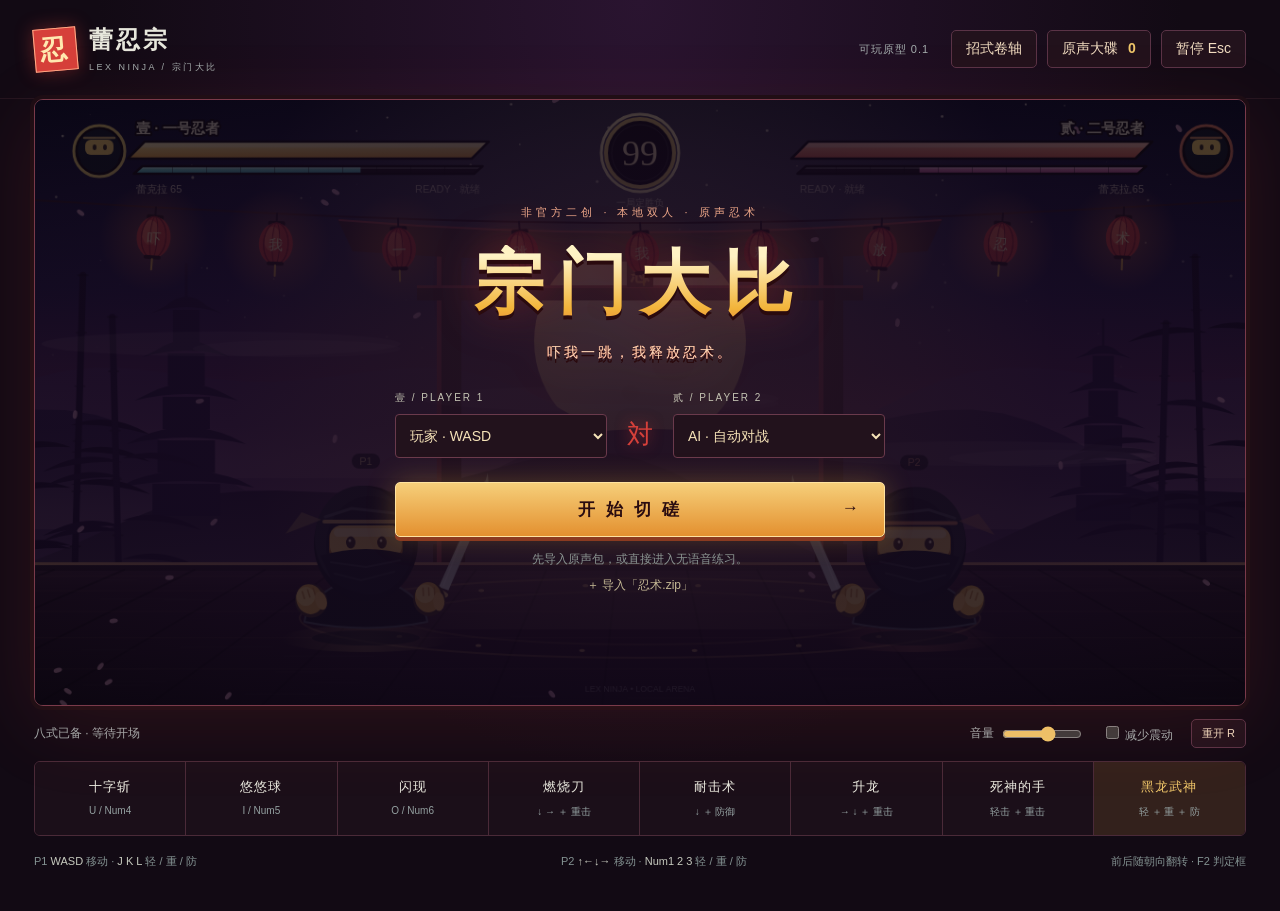
==== commit 758689dc: "feat: redraw arena art, skill VFX, poses, hit feedback and HUD (render-only) Add src/art.js procedur" ====
--- a/index.html
+++ b/index.html
@@ -1,1468 +1,17 @@
 <!doctype html>
-<html lang="zh-CN"><head><meta charset="utf-8"><meta name="viewport" content="width=device-width,initial-scale=1"><meta name="theme-color" content="#080e1c"><meta name="description" content="蕾忍宗·宗门大比：本地双人格斗、原声忍术与三格怒气奥义。"><title>蕾忍宗 · 宗门大比</title><link rel="icon" href="data:,"><style>*{box-sizing:border-box} :root{color-scheme:dark;--cream:#f5e4c7;--orange:#ff9a54;--muted:#a5abba;--ink:#080f1f}html,body{margin:0;width:100%;height:100%;overflow:hidden}body{display:grid;place-items:center;background:#03070e;color:var(--cream);font-family:'Microsoft YaHei','Noto Sans CJK SC','PingFang SC',sans-serif}button,input,select{font:inherit}button{cursor:pointer;color:inherit;-webkit-tap-highlight-color:transparent}button:focus-visible,input:focus-visible,select:focus-visible{outline:2px solid var(--orange);outline-offset:3px}button:disabled{opacity:.5;cursor:wait}button{border:0}input[type=range]{accent-color:var(--orange);cursor:pointer;min-width:0}input[type=checkbox]{accent-color:var(--orange);width:17px;height:17px}select,input[type=text]{color:var(--cream)}.hidden{display:none!important}#stage{position:relative;width:min(100vw,177.777778vh);aspect-ratio:16/9;container-type:inline-size;overflow:hidden;background:#080f1e;box-shadow:0 0 100px #000}#arena{display:block;position:absolute;inset:0;width:100%;height:100%}.view{position:absolute;inset:0}.wordmark{position:absolute;top:4.2%;left:3.4%;display:flex;align-items:center;gap:1cqw;z-index:2;font-size:1.4cqw;letter-spacing:.23cqw}.wordmark i{font-size:.7cqw;letter-spacing:.18cqw;color:#aaa7a3;font-style:normal}.seal{display:grid;place-items:center;background:#a84939;color:#f7d9b2;border:1px solid #d9956b;width:2.4cqw;height:2.7cqw;font-size:1.7cqw;font-family:'KaiTi',serif;transform:rotate(-5deg)}.tools{position:absolute;top:4.1%;right:3.3%;z-index:8;display:flex;gap:.5cqw}.tools button{background:#0a142780;border:1px solid #cab09a25;padding:.7cqw .85cqw;color:#d7c6b4;font-size:1.1cqw}.tools span{font-size:.78cqw;margin-left:.3cqw}.tools button:hover{background:#b4603233;color:#ffbe7c}.playing .wordmark{display:none}.playing .tools{top:auto;bottom:3.5%;left:50%;right:auto;transform:translateX(-50%)}.playing .tools button{background:#0a122380}.menu-content{position:absolute;left:8.2%;top:25.5%;width:39%}.eyebrow{font-size:.83cqw;letter-spacing:.27cqw;color:#d4a080}.menu-content h1{font-family:'STKaiti','KaiTi','AR PL KaitiM GB','Noto Serif CJK SC',serif;font-size:7.05cqw;letter-spacing:.27cqw;font-weight:900;line-height:1.2;margin:1.1cqw 0 2.25cqw;text-shadow:.2cqw .3cqw 0 #020711;color:#f8e8cb;white-space:nowrap}.menu-content h1 span{display:block;font:500 .85cqw 'Microsoft YaHei',sans-serif;letter-spacing:1.2cqw;color:#a49e9a;margin-top:1cqw;margin-left:.45cqw}.red-stamp{position:absolute;top:3.25cqw;right:1cqw;background:#a84634;border:2px solid #d28e6f;color:#e7ba93;font-family:'KaiTi',serif;font-size:1.2cqw;writing-mode:vertical-rl;letter-spacing:.2cqw;padding:.3cqw;transform:rotate(8deg)}.menu-actions{display:grid;width:68%;gap:.28cqw}.menu-actions button{background:transparent;text-align:left;border-bottom:1px solid #b8aa9326;padding:.9cqw 1.2cqw;font-size:1.58cqw;letter-spacing:.28cqw;position:relative;transition:background .12s,transform .12s}.menu-actions button small{font-size:.68cqw;letter-spacing:.05cqw;margin-right:1.6cqw;color:#b0a198}.menu-actions button b{float:right;font-weight:400;font-size:1.2cqw;color:#b3a084;letter-spacing:0}.menu-actions button:hover{transform:translateX(.3cqw);background:#ffd69e15}.menu-actions .main-action{color:#161823;background:linear-gradient(110deg,#f6c477,#f18d4b);clip-path:polygon(0 0,100% 0,95% 100%,0 100%);border:0;font-weight:800;margin-bottom:.4cqw;padding:1.1cqw 1.2cqw}.main-action small,.main-action b{color:#704622!important}.menu-actions .main-action:hover{background:#ffd08a}.menu-foot{position:absolute;left:3.5%;right:3.5%;bottom:3.6%;display:flex;justify-content:space-between;font-size:.73cqw;color:#9294a0;letter-spacing:.1cqw}.modal-view{background:#060c1bbe;backdrop-filter:blur(5px);display:grid;place-items:center;z-index:6}.pause-card,.result-card{width:32%;text-align:center;padding:2cqw}.pause-card h2,.result-card h2{font-family:'STKaiti','KaiTi',serif;font-size:4.3cqw;font-weight:900;letter-spacing:.35cqw;margin:1.8cqw -5cqw 2.2cqw;white-space:nowrap}.primary{display:block;width:100%;background:linear-gradient(110deg,#f6c779,#ef9252);color:#171b26;border:0;clip-path:polygon(0 0,100% 0,97% 100%,0 100%);padding:1.15cqw 1.5cqw;font-size:1.4cqw;font-weight:800;letter-spacing:.3cqw}.primary span{float:right}.primary:hover{background:#ffcd88}.pause-volume{display:flex;align-items:center;gap:.7cqw;margin:1.4cqw 0;font-size:.8cqw;color:#aaa8ae}.pause-volume input{flex:1;width:40%}.pause-volume output{width:3cqw}.pause-links{display:flex;justify-content:space-between;gap:.7cqw}.pause-links button,.quiet{background:none;border:0;color:#b4abba;padding:.65cqw .1cqw;font-size:.86cqw}.pause-links button:hover,.quiet:hover{color:var(--orange)}.result-card{width:37%}.result-card p{font-size:.95cqw;color:#b7b0b7;margin:0 -5cqw 2cqw}#guide{position:absolute;z-index:3;left:34%;top:22%;width:32%;padding:1.05cqw 1.45cqw;border-top:2px solid #e7b676;background:linear-gradient(100deg,#090f20e0,#10182abd);box-shadow:0 8px 40px #0003}.guide-top{display:flex;justify-content:space-between;align-items:center;font-size:.72cqw;color:#d9ac77}.guide-top button{background:none;color:#929cac;font-size:.68cqw;padding:.3cqw}#lessonTitle{display:block;font-size:1.5cqw;margin:.6cqw 0}#lessonKeys{display:inline-block;font-size:1.25cqw;letter-spacing:.22cqw;font-weight:800;color:#ffdc8f;background:#f4be7720;padding:.3cqw .9cqw;white-space:pre}#lessonHint{font-size:.9cqw;color:#b5bec9;margin:.65cqw 0 .8cqw}#lessonDots{display:flex;gap:.35cqw}#lessonDots i{height:.18cqw;flex:1;background:#626b7944}#lessonDots i.done{background:#f4c87f}#toast{position:absolute;left:50%;bottom:15%;transform:translateX(-50%);padding:.7cqw 1.5cqw;background:#0b1127d9;border-bottom:2px solid #d39c70;color:#f3cf9e;font-size:1cqw;z-index:6;white-space:nowrap}dialog{color:var(--cream);background:linear-gradient(130deg,#182237,#0a1324);border:1px solid #a993774f;box-shadow:0 20px 100px #000b;padding:2.2cqw;width:43cqw;max-width:92vw;max-height:86vh;border-radius:0;font-size:1cqw;overflow:auto}dialog::backdrop{background:#020816ba;backdrop-filter:blur(5px)}dialog.wide{width:69cqw}.dialog-title{display:flex;align-items:center;justify-content:space-between;margin-bottom:1.6cqw}.dialog-title small{color:#d09d76;font-size:.7cqw;letter-spacing:.24cqw}.dialog-title h2{font-size:2.3cqw;margin:.3cqw 0;letter-spacing:.25cqw;font-weight:800}.dialog-title button{font-size:2.3cqw;color:#a9b3c4;background:none;padding:.2cqw .5cqw}.mode-tabs{display:flex;gap:.5cqw;margin-bottom:1.6cqw}.mode-tabs button{flex:1;background:#091124;color:#a1aabb;border:1px solid #4955646b;padding:.65cqw;font-size:1cqw}.mode-tabs button.active{border-color:#cb9c6b;color:#f1c587;background:#896b3423}.seats{display:flex;align-items:center;gap:1.5cqw;margin:2.1cqw 0}.seats label{flex:1;min-width:0}.seats label b{font-size:.8cqw;display:block;color:#d2bd9e;letter-spacing:.08cqw}.seats label span{font-size:.67cqw;display:block;color:#8c98ab;margin-top:.65cqw}.seats em{font:italic 900 2cqw serif;color:#b17661}select{width:100%;background:#101b2c;border:1px solid #445367;padding:.9cqw;color:#efe0c5;font-size:1.3cqw;margin-top:.7cqw}.tiny{font-size:.76cqw;color:#95a0b2;line-height:1.7;margin-top:1.1cqw}.sliders{display:grid;gap:1.6cqw;margin:2.3cqw 0}.sliders label{display:grid;grid-template-columns:7cqw 1fr 3.8cqw;gap:1.5cqw;align-items:center;font-size:1.05cqw}.sliders input{width:100%}.sliders output{text-align:right;color:#e8bf8c}.option-row{display:flex;justify-content:space-between;align-items:center;padding:1.2cqw 0;border-top:1px solid #8b9aa128;font-size:1cqw;color:#bcc0cd}.option-row label{display:flex;align-items:center;gap:.5cqw}kbd{font:inherit;color:#a99780;font-size:.8cqw;border:1px solid #9a8d713a;padding:0 .4cqw;margin-left:.5cqw}.basics{padding:.8cqw 0 1cqw;border-bottom:1px solid #83909533;display:flex;flex-wrap:wrap;gap:1.8cqw;font-size:.9cqw;color:#b8c1d0}.move-list{display:grid;grid-template-columns:1fr 1fr;gap:.6cqw;margin-top:1.1cqw}.move-list button{text-align:left;background:#081222;border:1px solid #8694a329;padding:1cqw;font-size:1.1cqw}.move-list button:hover{border-color:#cb9d68}.move-list strong{display:block;color:#e9dbbf;font-size:1.1cqw;letter-spacing:.08cqw}.move-list span{display:block;color:#e7aa6f;font-size:.82cqw;margin-top:.5cqw}.sound-tools{display:flex;gap:.8cqw}.sound-tools input{min-width:0;flex:1;padding:.8cqw 1cqw;border:1px solid #59667f;background:#081225;color:#ead9bf;font-size:1cqw}.sound-tools button{background:#3c3840;border:1px solid #a68b72;padding:.8cqw 1cqw;font-size:.9cqw}.sound-list{display:grid;grid-template-columns:repeat(3,1fr);gap:.55cqw;max-height:30cqw;overflow:auto}.sound-list button{text-align:left;background:#0d192e;border:1px solid #75859d24;padding:.85cqw;color:#c7c6c7;font-size:.83cqw;line-height:1.5}.sound-list button:before{content:'▷';color:#e5b174;margin-right:.7cqw}.sound-list button:hover{background:#273044}.loading-card{text-align:center;width:25%;font-size:1.1cqw;color:#d2bea1}.loading-card .seal{margin:auto;width:4cqw;height:4.5cqw;font-size:3cqw}.load-track{height:.3cqw;background:#202737}.load-track div{height:100%;background:#e8ae72;width:0;transition:width .08s}#loading{z-index:20}@media(prefers-reduced-motion:reduce){*{transition:none!important}}@media(max-width:720px){.tools span{display:none}dialog{max-height:94vh}.tools button{font-size:1.6cqw}.menu-actions button{padding:1.1cqw}.menu-content{top:23%}}
-
-/* v0.3: interactive UI stays separate from the cropped artwork. */
-.menu-content{z-index:2}.menu-actions .main-action{background:linear-gradient(110deg,#e2c0ff,#aa8dff);color:#17132c;box-shadow:0 5px 32px #8367dc28}.menu-actions .main-action:hover{background:linear-gradient(110deg,#f0dfff,#cab1ff)}
-.menu-actions button:not(.main-action):hover{background:#b296ff12;border-color:#ba9ae7}.menu-actions button b{color:#c4b0e4}.menu-foot{color:#aeb2c0}.red-stamp{display:none}
-.book-toolbar{display:flex;align-items:center;justify-content:space-between;gap:1cqw;color:#a9a7c1;font-size:.9cqw;margin:.7cqw 0}.book-toolbar select{width:13cqw;padding:.45cqw .75cqw;margin:0;font-size:.9cqw}
-#book{width:min(74cqw,1180px)}.move-list{max-height:25cqw;overflow-y:auto;overscroll-behavior:contain;padding-right:.35cqw;grid-template-columns:repeat(2,1fr);scrollbar-color:#7d66a1 #11162b}
-.move-list button{position:relative;padding:1cqw 1.05cqw;min-height:7.1cqw;transition:border-color .15s,background .15s}.move-list button.selected{border-color:#bb9de6;background:#211d39}.move-list strong{font-size:1.1cqw;padding-right:5.7cqw}.move-list em{position:absolute;right:.7cqw;top:1.2cqw;font-size:.68cqw;color:#b7a3ce;font-style:normal}.move-list small{display:block;margin-top:.45cqw;font-size:.78cqw;line-height:1.5;color:#a9b2c4}.move-list span{color:#dcc1ff;font-size:.9cqw}#practiceSelected{margin-top:1.1cqw;padding:.8cqw;font-size:1cqw;background:linear-gradient(110deg,#d0baff,#aa91df)}
-#guide{backdrop-filter:blur(10px);background:linear-gradient(120deg,#0a1024ec,#15162acc);border-color:#ab8fc066}#lessonKeys{color:#e0c4ff}#toast{pointer-events:none}.tools button:hover{color:#e2caff;border-color:#a486c9}
-@media(max-width:720px){#book{width:91cqw}.move-list{max-height:29cqw}.move-list strong{font-size:1.65cqw;padding-right:0}.move-list em{position:static;font-size:1.15cqw;display:block;margin-top:.3cqw}.move-list span{font-size:1.45cqw}.move-list small{font-size:1.2cqw}.book-toolbar{font-size:1.35cqw}.book-toolbar select{font-size:1.35cqw;width:21cqw}#practiceSelected{font-size:1.5cqw}}
-
-.cinematic #guide,.cinematic #toast{visibility:hidden}
-
-/* v0.5: an actual compact music player, shown only in settings/pause. */
-#settings{width:min(620px,94vw);max-height:90vh;overflow:auto}
-.music-panel{margin:14px 0 8px;padding:15px 16px;border:1px solid #54688855;background:linear-gradient(120deg,#111d30,#16182d);border-radius:5px}
-.music-heading{display:flex;align-items:center;gap:12px;min-width:0}.music-heading>div{flex:1;min-width:0}.music-heading small{display:block;color:#c1a97e;letter-spacing:1px;font-size:10px}.music-heading strong{display:block;font-weight:600;font-size:14px;margin-top:5px;white-space:nowrap;overflow:hidden;text-overflow:ellipsis}
-.disc-mark{display:grid;place-items:center;width:38px;height:38px;border:1px solid #ae968756;border-radius:50%;color:#efcb97;font-size:23px}.music-heading>span:last-child{color:#95a7bc;font-variant-numeric:tabular-nums;font-size:11px;white-space:nowrap}
-.music-progress{height:3px;background:#3a425555;margin:12px 0}.music-progress i{display:block;height:100%;width:0;background:linear-gradient(90deg,#78cce4,#ddacdc)}
-.music-controls{display:flex;gap:8px;align-items:center}.music-controls button{padding:7px 12px;font-size:12px}.music-controls #musicToggle{min-width:98px;border-color:#bb997766}.music-controls #musicImport{margin-left:auto}
-.music-options{display:flex;justify-content:space-between;align-items:center;gap:10px;flex-wrap:wrap;margin-top:15px;color:#b1bfd1;font-size:11px}.music-options input[type=number]{background:#0d1626;border:1px solid #566784;color:#ead4b2;border-radius:3px;width:46px;padding:4px;text-align:center;font-size:12px}
-.music-options input[type=checkbox]{accent-color:#cead87}.music-queue{margin-top:12px;border-top:1px solid #56607b33;padding-top:10px}.music-queue summary{font-size:11px;color:#a1b6cb;cursor:pointer}#musicList{max-height:140px;overflow:auto;margin-top:9px}#musicList>div{display:flex;gap:6px;margin:3px 0}#musicList button{padding:6px 9px;font-size:11px}#musicList button:first-child{flex:1;text-align:left;white-space:nowrap;overflow:hidden;text-overflow:ellipsis}#musicList .active{border-color:#afbaee88;color:#ffe0a5}.pause-music{display:flex;justify-content:space-between;align-items:center;margin:3px 0 12px;gap:10px}.pause-music span{font-size:11px;color:#a5b2c5;max-width:70%;white-space:nowrap;overflow:hidden;text-overflow:ellipsis}.pause-music button{font-size:11px}#musicNotice:empty{display:none}
-@media(max-width:700px){.music-heading>span:last-child{font-size:10px}.music-panel{padding:10px}.music-controls button{padding:6px 9px}.music-options{gap:8px}}
-
-.music-controls button,#musicList button{border:1px solid #54668166;background:#10192b;color:#e2d6c3;border-radius:3px;cursor:pointer}.music-controls button:hover,#musicList button:hover{border-color:#d8bb8c;color:#ffe2a4;background:#222d40}.music-controls #musicToggle{background:linear-gradient(110deg,#d9b476,#c39472);color:#151c28;font-weight:650}.music-controls .quiet{background:transparent}
-
-.rules-note{font-size:12px;color:#aebbcf;margin:9px 0 14px}.rules-note summary{cursor:pointer;color:#c9d5e9}.rules-note p{line-height:1.7;max-width:780px;margin:9px 0}.rules-note[open]{padding-bottom:4px}
-</style></head>
+<html lang="zh-CN"><head><meta charset="utf-8"><meta name="viewport" content="width=device-width,initial-scale=1"><meta name="theme-color" content="#101619"><meta name="description" content="蕾忍宗·宗门大比，双人同屏与 AI 忍术格斗原型。"><title>蕾忍宗 · 宗门大比</title><link rel="icon" href="data:,"><link rel="stylesheet" href="style.css"></head>
 <body>
-<main id="stage" aria-label="蕾忍宗格斗游戏">
- <canvas id="arena" width="1280" height="720" aria-label="半身黄脸忍者的对战舞台"></canvas>
- <div class="wordmark"><span class="seal">忍</span><b>蕾忍宗</b><i>LEX NINJA</i></div>
- <nav class="tools" aria-label="游戏控制"><button id="pauseBtn" class="hidden" title="暂停 / Esc">Ⅱ <span>暂停</span></button><button id="settingsBtn" title="音量与设置">◒ <span>设置</span></button><button id="fullBtn" title="全屏">⛶ <span>全屏</span></button></nav>
- <section id="menu" class="view">
-  <div class="menu-content"><div class="eyebrow">忍 术 无 眼 · 先 握 为 敬</div><h1>宗门大比<span>攻守有隙 · 二十六式</span></h1><div class="red-stamp">蕾忍</div>
-   <div class="menu-actions"><button id="startBtn" class="main-action"><small>01</small>开始对决<b>↗</b></button><button id="tutorialBtn"><small>02</small>新手修炼<b>→</b></button><button id="bookBtn"><small>03</small>招式卷轴<b>→</b></button><button id="soundBtn"><small>04</small>原声大碟<b id="audioCount">81</b></button></div>
-  </div>
-  <div class="menu-foot"><span>非官方同人 · 键盘双人</span><span>第六卷 / 0.6</span></div>
- </section>
- <section id="guide" class="hidden" aria-live="polite"><div class="guide-top"><span id="lessonCount">01 / 06</span><button id="skipLesson">跳过此步 →</button></div><strong id="lessonTitle">先动起来</strong><div id="lessonKeys">A D + W</div><p id="lessonHint">左右移动，再跳一下。</p><div id="lessonDots"></div></section>
- <div id="toast" class="hidden" role="status"></div>
- <section id="paused" class="view modal-view hidden" aria-label="暂停菜单"><div class="pause-card"><div class="eyebrow">PAUSED</div><h2>暂且收手</h2><button id="resumeBtn" class="primary">继续切磋 <span>→</span></button><div class="pause-volume"><label for="pauseVolume">总音量</label><input id="pauseVolume" type="range" min="0" max="1" step=".01" value=".65"><output id="pauseVolumeValue">65%</output></div><div class="pause-volume"><label for="pauseBgmVolume">背景音乐</label><input id="pauseBgmVolume" type="range" min="0" max="1" step=".01" value=".30"><output id="pauseBgmValue">30%</output></div><div class="pause-music"><span id="pauseMusicName">蕾忍摇</span><button id="pauseMusicToggle" class="quiet">暂停音乐</button></div><div class="pause-links"><button id="restartBtn">重新开局</button><button id="pauseBookBtn">查招式</button><button id="pauseMenuBtn">返回宗门</button></div></div></section>
- <section id="result" class="view modal-view hidden"><div class="result-card"><div class="eyebrow" id="resultEyebrow">VICTORY</div><h2 id="resultTitle">壹号忍者胜</h2><p id="resultStats"></p><button id="rematchBtn" class="primary">再战一场 <span>→</span></button><button id="resultMenuBtn" class="quiet">返回宗门</button></div></section>
- <div id="loading" class="view modal-view hidden"><div class="loading-card"><span class="seal">忍</span><p id="loadStatus">忍术就位…</p><div class="load-track"><div id="loadProgress"></div></div></div></div>
- <dialog id="setup"><div class="dialog-title"><div><small>VERSUS</small><h2>对战准备</h2></div><button data-close="setup" aria-label="关闭对战准备">×</button></div><div class="mode-tabs"><button data-mode="solo" class="active">人机切磋</button><button data-mode="versus">本地双人</button><button data-mode="watch">观战</button></div><div class="seats"><label><b>壹 / PLAYER 1</b><select id="p1mode" aria-label="玩家一"><option value="human">玩家</option><option value="ai">AI</option></select><span>WASD · JKL / UIO · 左 Shift 冲刺</span></label><em>VS</em><label><b>贰 / PLAYER 2</b><select id="p2mode" aria-label="玩家二"><option value="ai">AI</option><option value="human">玩家</option><option value="dummy">训练木桩</option></select><span>方向键 · 小键盘 1–6 · 小数点冲刺</span></label></div><button id="fightBtn" class="primary">开 战 <span>→</span></button><p class="tiny">三局两胜 · 双寺大地图 · 屋檐可站立</p></dialog>
- <dialog id="settings"><div class="dialog-title"><div><small>OPTIONS</small><h2>声音与画面</h2></div><button data-close="settings" aria-label="关闭设置">×</button></div><div class="sliders"><label>总音量<input id="masterVolume" type="range" min="0" max="1" step=".01" value=".65"><output id="masterValue">65%</output></label><label>忍术原声<input id="voiceVolume" type="range" min="0" max="1" step=".01" value=".9"><output id="voiceValue">90%</output></label><label>打击音效<input id="sfxVolume" type="range" min="0" max="1" step=".01" value=".7"><output id="sfxValue">70%</output></label><label>背景音乐<input id="bgmVolume" type="range" min="0" max="1" step=".01" value=".30"><output id="bgmValue">30%</output></label></div>
- <section class="music-panel" aria-label="BGM 播放器"><div class="music-heading"><span class="disc-mark" aria-hidden="true">♫</span><div><small id="musicState">点击播放</small><strong id="musicTitle">蕾忍摇【二补】</strong></div><span id="musicTime">0:00 / 0:47</span></div>
- <div class="music-progress"><i id="musicProgress"></i></div><div class="music-controls"><button id="musicPrev" title="上一首" aria-label="上一首">⏮</button><button id="musicToggle">播放音乐</button><button id="musicNext" title="下一首" aria-label="下一首">⏭</button><button id="musicImport" class="quiet">＋ 添加歌曲</button></div>
- <div class="music-options"><label>曲间休息 <input id="musicGap" type="number" min="1" max="10" step=".5" value="3" aria-label="曲间间隔秒数"> 秒</label><label><input id="musicDuck" type="checkbox" checked> 原声响起时压低 BGM</label></div>
- <details class="music-queue"><summary id="musicQueueLabel">顺序轮播 · 1 首</summary><div id="musicList"></div><p class="tiny">添加的歌曲仅本次打开有效，不上传。</p></details><p id="musicNotice" class="tiny" role="status"></p></section><div class="option-row"><label><input id="mute" type="checkbox"> 静音 <kbd>M</kbd></label><button id="testAudio" class="quiet">试听</button></div><label class="option-row"><span>减少闪光与震动</span><input id="reduced" type="checkbox"></label></dialog>
- <dialog id="book" class="wide"><div class="dialog-title"><div><small>MOVE LIST</small><h2>忍术卷轴</h2></div><button data-close="book" aria-label="关闭招式卷轴">×</button></div><div class="mode-tabs"><button data-book="0" class="active">壹 · 字母键</button><button data-book="1">贰 · 小键盘</button></div><div class="basics" id="basicKeys"></div><div class="basics movement-help" id="mobilityKeys"></div><details class="rules-note"><summary>对战规则 · 免控与锁定</summary><p>连续受控会累积僵直；满条自动击退脱身，随后两秒免控，但仍受伤害。锁定技仅能标记前方范围内的对手，共用6秒锁定冷却；每招另有11—20秒冷却。双方身体可以穿过，不会互相挤动。</p></details><div class="book-toolbar"><span>26 式 · 点选试听</span><select id="moveFilter" aria-label="筛选招式类别"><option value="">全部忍术</option><option>刀与体术</option><option>远程</option><option>身法与守护</option><option>奥义</option></select></div><div id="moveList" class="move-list"></div><button id="practiceSelected" class="primary">练这一招</button><p class="tiny">→ 为角色面朝前方；方向依次输入，＋ 为同时按。上键只跳跃，↑＋刀仅对应奥义升龙。</p></dialog>
- <dialog id="sounds" class="wide"><div class="dialog-title"><div><small>SOUND BANK</small><h2>原声大碟</h2></div><button data-close="sounds" aria-label="关闭原声大碟">×</button></div><div class="sound-tools"><input id="soundSearch" placeholder="搜一个忍术…" aria-label="搜索忍术"><button id="importBtn">导入音频</button></div><p id="importStatus" class="tiny">点击试听原声</p><div id="soundList" class="sound-list"></div></dialog>
- <input id="musicFiles" type="file" accept=".mp3,.m4a,.aac,.ogg,.wav" multiple hidden>
- <input id="audioFiles" type="file" accept=".zip,.wav,.mp3,.ogg,.m4a" multiple hidden>
+<header><a class="brand" href="#" aria-label="蕾忍宗首页"><span class="seal">忍</span><span>蕾忍宗<small>LEX NINJA / 宗门大比</small></span></a><div class="nav"><span class="version">可玩原型 0.1</span><button id="bookBtn">招式卷轴</button><button id="soundBtn">原声大碟 <b id="audioCount">0</b></button><button id="pauseBtn">暂停 Esc</button></div></header>
+<main><div class="arena-wrap"><canvas id="arena" width="1280" height="640" aria-label="两名半身黄脸忍者的格斗场景"></canvas>
+<div id="menu" class="overlay"><div class="menu-inner"><div class="eyebrow">非官方二创 · 本地双人 · 原声忍术</div><h1>宗门大比<span>吓我一跳，我释放忍术。</span></h1><div class="select-row"><label><span>壹 / PLAYER 1</span><select id="p1mode" aria-label="玩家一控制方式"><option value="human">玩家 · WASD</option><option value="ai">AI · 自动对战</option></select></label><div class="versus">対</div><label><span>贰 / PLAYER 2</span><select id="p2mode" aria-label="玩家二控制方式"><option value="ai">AI · 自动对战</option><option value="human">玩家 · 方向键</option><option value="dummy">木桩 · 训练</option></select></label></div><button id="startBtn" class="primary">开 始 切 磋 <span>→</span></button><p id="startNote">先导入原声包，或直接进入无语音练习。</p><button class="text-button" id="importMenu">＋ 导入「忍术.zip」</button></div></div>
+<div id="result" class="overlay hidden"><div class="menu-inner"><div class="eyebrow">本轮切磋结束</div><h1 id="resultText">胜负已分</h1><button id="againBtn" class="primary">再 来 一 局 →</button><button id="menuBtn" class="text-button">返回选人</button></div></div>
+<div id="paused" class="overlay hidden"><div class="menu-inner"><div class="eyebrow">PAUSED</div><h1>暂且收手</h1><button id="resumeBtn" class="primary">继 续 切 磋 →</button><button id="pausedMenuBtn" class="text-button">返回选人</button></div></div></div>
+<div class="underbar"><span id="status">八式已备 · 等待开场</span><div><label class="volume">音量 <input id="volume" type="range" min="0" max="1" step="0.05" value="0.6" aria-label="音量"></label><label><input id="motionOff" type="checkbox"> 减少震动</label><button id="resetBtn">重开 R</button></div></div>
+<section class="quickbook" aria-label="快捷招式"><div><b>十字斩</b><kbd>U / Num4</kbd></div><div><b>悠悠球</b><kbd>I / Num5</kbd></div><div><b>闪现</b><kbd>O / Num6</kbd></div><div><b>燃烧刀</b><kbd>↓ → ＋ 重击</kbd></div><div><b>耐击术</b><kbd>↓ ＋ 防御</kbd></div><div><b>升龙</b><kbd>→ ↓ ＋ 重击</kbd></div><div><b>死神的手</b><kbd>轻击 ＋ 重击</kbd></div><div class="gold"><b>黑龙武神</b><kbd>轻 ＋ 重 ＋ 防</kbd></div></section>
+<footer><span>P1 <b>WASD</b> 移动 · <b>J K L</b> 轻 / 重 / 防</span><span>P2 <b>↑←↓→</b> 移动 · <b>Num1 2 3</b> 轻 / 重 / 防</span><span>前后随朝向翻转 · F2 判定框</span></footer>
 </main>
-<script>window.LEX_AUDIO = {"Advise sth": "SUQzBAAAAAAAIlRTU0UAAAAOAAADTGF2ZjYxLjcuMTAzAAAAAAAAAAAAAAD/84DAAAAAAAAAAAAASW5mbwAAAA8AAAA1AAAsEwAJDg4SEhcXHBwhISUlKiovNDQ4OD09QkJHR0tLUFBVVVpeXmNjaGhtbXFxdnZ7e39/hImJjo6SkpeXnJyhoaWlqqqvtLS4uL29wsLHx8vL0NDV1dre3uPj6Ojt7fHx9vb7+/8AAAAATGF2YzYxLjE5AAAAAAAAAAAAAAAAJAKLAAAAAAAALBOcA9PAAAAAAAAAAAAAAAAAAAAAAAAAAAAAAAAAAAAAAAAAAAAAAAAAAAAA//OAxAAmiwocAHsQ3C3mW1RKSs92o0zTTwuBRknYIcfsCgmve/rDM/tra8/XmZMdM2hIUMEwrgEUmZ+Zn6/+WUp3nBgSFINDTOXpFqMwfX3mp2Zn7/MON/SWNEhQ2flwDiiWD8XFx4gA0MtAbhHCuMFKyz3l7//hE/97REksyoRK3Pr4Sv/intEIF7SnLd3rIBoOF7rREyw/Of8oCAYVB8+GDn4YjAwqDDbGmyNhWfKWJt+6TKHtW0kOTEZUyuvXvP9M0kRjUsklG8ZFtYzF1P/zgsQoMIvmMALD0P0ZHx0ohIN6LHwpRSBvl3lfw48KAc7fttT6Hl7hvD9LGaB4FvoX4nJRPXzJApVZQ9ynev5VatOPrBS58reS9P0re1Fe5qad8yz3Q1Nsz1ybozQzt8C/a/+L//xp0ZhtF07DZoB501pNP1oeNHjDkH0drSn8PINhQFIocHiHpRcjKf1vr////+D/mZRyB0W0DkWDNJv+6g9A6T2dVeY04BqNacAgDY8AcdBVJUUkAoMCg9YlDXNvWOg8jWi0YTKxs786VIDF//OCxCknlA5RtkmLiZZ7mmnzPUWekTpLnThVp61IAQDKw+dQSWhje4LPbXr72mvBAxCnKQ8kG3k9x20xAwGlLwp3t/nPxsXBR6lOzyEYRBRIcji4pVpxQRTQRffep6mA4iMccarXXV7qU5P/78o1jlOiOg5Be85CI+7sLEYXDr0F8BVckEISXwRAmBwPx60aT4nANEWlHq2LHgNtnyHpj9rRCW2nOqR8lEcfoxcPiYcwfDssG5Zcta9ATsx9j0lrWx4qCWgEAkS1qhJc+o5xygv/84LETi0j5jgAexDdqEYtV9/sa7BwFoWrTg/UlMLhsHRec4YGQQEeQbCzuIIqhrM81//rf8jO2DuLYsQR9QNKLHlLY0Yx1jGXqLFjo/mnH0qFS/Xi49r0G2qvyr+PVv/9nRK95hoPm6mDDd3Zb/x/+7BUJQcQEGX9zXKhZhPyydIabpiN7aoTuUZ+s0JlgxlPCao0ZgfO91i0qu4Ls8i/EiVhGx9MuPOyR2VrZlVaZeVivUqgfwWdHJx7RZqmZX7DR87nl3SHJEmurIjau3hhGv/zgsRdLjv+OMB4jeEIAlKseKdOI9znbmONDh5dMFo+Z3j1uCwgN/9H85ROoThEnFJDOQUfGENuJEKttir7/c/adnOl4LgWycaqkGuHV3yH+oZ///9fz2/bm3mb4pCtiY3/e0Q006OHendfKeZKp9/IhEZ/b5M8gZgFG68xL9Ul+Xu5RS+IRyKU8TpqTCgu8lbkM/rQmPxQLiCwqOA3+pI5UlnNQ1blHYxQyObl9iDqZCe/MDSg2SAffZJCpYczc2UztdTugkPy0OkJCGlXpgsK//OCxGgxa/44AMMNiesMIis8lK65cyjbAwJ5MNHFODzCH//////7lf6alJNtVWpDgI1S0BKCBkuTTjX2YHZiHaT9gvFtGQaSXifakDsiIyjGQMyf///LRDYh3hlZezeZJWTldU99rfWLLT3BaBnrIYYfZpjUWUJiILvfDaAcEhNrziFMeeV3Homw+D1hHEZQsQvig29MMl9E4Xwk6XP83ydi3k3PKKf5OwkY4y3o9eWGA62NPEEVL45HCOn1IeT08YllqpoOPb1HGUkNXxJs41b/84LEZjf8BkQCw9L9rRlV52HBQTVVrbzMGIwMRfCCIZFVx1kvaWPDaW9zY3mklFGFIQn////6YKo0kCCEKmkpCIoPZMpWlIGUZISEhPPchRGjqfh6+2uu1FcVk+gmjhCc9UIyd+fZ7mwij2bfuEPdTm2uwgYpBSjDGt7e7/tdfU4Rz23Nd6xTKqoVFbJHTbV/5VFZuVVo8Bhj3yyCtEff1AUs8lAhGromoh3SOZw0yXNjTcLorvLYCRV8FjZDrQRUJx+8VCqck2eK50fjwmCGMv/zgsRKPPQKcbbD2Q2zphsBGD6CTi1KtYXCsgv3GtGhDQ3XKs+bezc8TvUi7MnLQxcov62N6R/GpatDUtGKpVAfpX37IZbKlCkcH70bjJ2/O7NaS0WFjSRFJ3SI4WKNeIY5j0VzBvuE0czkS0xIaOz7yk5RUgI3Q4IiEUSxCuYO0qkejE8jsesSPBg0WHnFrqJ+I/PjwRDdyOzuTzRh0we2vULKxR7h3SGmz20fbY3+yss0ebR2WupgSDqd1o3qkmZZVkieqS5jK9kSZFLWbt62//OCxBowm+589MMNcSgJ2YBakJDhykyr0kN1Z2WRXsflkGyd7KeWxCQt1ciAXzkLt4UDuQzUisYZpCJK96mwHFL2m5rDA5P2aPPfZ/WV/w7NO26L9tfHFEa29lfmqhhPEvYUQXfo2uA4sSav/5ocU1l+1oGcV/zKgefij2z73PpEwjuxuYxCThJIGQa2QrDSzMMwu8Prbyo7p/MSjluzayT7RsDZn5kxDb0zIv//5e7BOycNNJVwAlvKVSy3VkrtrBAiBdU0cX7aaW60jxhFZeb/84LEGy4j3oFgwwttxNlboU8WsQTPRFv3clETfeabnJnQgtfFp21pwdFmGvdfk0rlV34hMTqX4gKiQWg/dL7z6FF8R9l3M99CXuP2X6hlRzcpAJ71N/k5VyFt41ishoQhj+eChAw4igljCjhE/+c3/3FxinM9Tv2UhFGXTMCAISguKOMqqnUTKp0pzz2I5EqqFZxF10RVPa7HE0D7hAWrOgpdSnHgh5V7X6WEACfnotL7UMWYleYcY6B97tIbgn6YhxmCLETicuyifC0Kk0lyW//zgsQmLlu2ieDLzLgLYhh6q1PlYeSMVZbzfAvgMYRtnIWKaOV3IyMByb350WI+HAXc754MDb3LmwHfJLPWxHEm8xTYz1pOomJcLDqOTBwGnhGzAIqjZDJE9L7qV7S//////////doaPDU9UvXfcU6e6BBmIUitGHTJBUp0LT+WQyNfD9PxrjFZPfc/8Ib98+Nbe9s/aNY1byzyojdE+oTqhAAkMrpq1aleGPTdmaMzgt/EkPAgAwDi6S9Idd14YBERLU33p1Krzww7Q8mI/W6E//OCxDAyk7aN4MvQ/EkCWDgFQLeP5Gq0mxfBG3N22NTW/SLCYdAd6HUa6XmexqOVWeDN2yFdc6klvLmkDFYWMXhvzra6OL5ONSjSl7t5IITgsNkSy6hSZXL5ijyR7/1////+7ttD1OLzLWKjAqNk0SiAIB4iCECwJRUcQHoSA0F6HU4oITEILCyU5ZAciIZ49YPdsykSWVydWR6EF9SDGLZqzR3+8gNqgAs5w585SR5gNA/bkGPAoKjUoEIhA5FWV2dfKXXUyWXuRRXVPKaVYNj/84LEKS1TqpVAyxFO9PzqgSqCmisruyqG38o4uyJ5yxZdzRcKhBRPPJ1uW6r6R2m0FZLRO0fQ3Dt15iDYq5GlSuNvLTQ6WJzUXKLBacAEBoIoflwLCvFDnNZruv+v//m/+9v+O4qr9hcsaRJgiKfYqwcG2IZdLbfIy8Xaeos8vVB6slLI0dCyVazXwW9OWZ7HVR1FMNb8nKpq8AsVJdSymWyp8+UqZhzOiQrxqawAwhMKrqLv7Tdwl+4e7EaPBBUKB+WiCFJKMtWwiK67Zs97uv/zgsQ3KHuukUDLERClaJ60uTXv2aXZOTKvHJit7nrfnQfaHKvVHCVJODk0BEAKKg8EQjKU8jDvqG1Kbg5v6///GpPDx//NTMRSewwVqFU2muagfU0zVytQrOow9mmBBNpaS5hiireuGaIXX5uK2erpcaAtQZlWVZgQAA0QYXEXogC2nhZShZNMCWEqBoiHqYlA+FYr2FpgsZxK1ct0d+5MvhGOS98xzRtc7LUps/xmxuhbR719jiEaUaM8u08tO4h2+f74+5jrMse0l2/My68Z//OCxFkkXAKWrHmFNf64sqTnT5qP//[base64]/C//+u5oHvlAx7cI2OQ3OwvyTkPZCIKqRtD/84LEiygDbpaqykc0uF7Haxnz6HMDA28NQYGxA64QdbmIhAAt25/[base64]/zgsSvJ0QGleDCRzGxQBqCm7rNMZvK4FYCqR3GxOq/bgwI2ssaaqSUSiMyN8oPwhRp2UQx4wxzB6YIceB3qOskGhNhiOUhUSWppeb3CCIIlJpaF9/NKzqpn2SWQ6XbN/n7kipWVzl+5mKVnRAiQBncqkFlabsitt00QxzMUzvysd0VPT2NR15tDGKHSHI6FqhUHgp2wVWaTEHgAAJZl1V1ffn4yIiocAhyIgkUZcEYIeYGEMQzoyQcHDlBdwZAKLiwQw5cGujcGDEAFsrWbCEE//OCxNYnM+aV4MGLMVRwFAC5hggRaxa0EP0vZlTTthrTzrzeu0PZ5Ydor9eFscMHIvjfSR/qNWPWVGzatCbNahqyRshztJoJ4cLOr3cFPqe1nt4wMUws899yIzjJnv9sN//ve//fLhfUvnRoTGfI3S8/O3PbriC+HqVk9KII1mvwj9SIjjL5oZorkrflOqR3wpxdxVVViAAC5UMTEXfl16duosNi7wqKAUSj+YAogPPNhKOJhjBVZmXPG8HGWEKTBQksqYEyDkLMTKkzYjzHKjf/84LE+y/MDoHi08cwyU2rozh4aOJjS9CiMqVLkU0h+nbDA7OI8p9aLjyi9MTTl0z/MFiq6IfgObVwrNBjuPS2tIjArHohN8XmIjM/LZPSHg6g8EYkBAslXh4rqn/b5dxqPmZrkWsViHDgbl7HRs+V/6eh0SR5m9TZvOQnZypIzKOdxARA+cESlFn+ky4RXM3/qB2sipXAMFvVlTSqCIEZAkTF5Q474g4K3ZR8ZQqBP6VgDJAzFBTVKQqSMtQA8kFKEtgCoViOyTM6jA0A3AIqD//zgsT/MNMKgeLTBYgMhizsWGFQeMgwwe8TsLBMPWd7/H1MlVGtqURwvBjoWaomheEYHABHA1B0kUA3l0jualUbQ8Ui4TbAfqRL+Y7CozoUCHCaHKhLAoE8aZO1GktsowBAIg4IkFRMpkoZ+hTC1x7xgoKRe2ZNUIe2mV2b+v+qm84mweaHA+CuJDyILFBgOwmQjiH///zlN///MHRw8RRPHsrSAdaM4UMrzsQ2RFoKeZ8L7pQpaSiC3n9Uyo0jUEpiDZkLxZYwA0tmUPACTMUN//OCxP80HBaEotPLTjFDzlCxM2wVBIZIYPBgqOLZImGM79vE6dylUxWKwyOR9nj5pDrGhpKZPB2YGSxSeAU3QS8SslMZEkvQUIvvLKMpUo5CkPHofSxEcGZMNljy3rmoehqHaOUwL3gweBDUMLOp1aRvMYxDvoe5SsU3VTKz6O2UvRv9X1dvjDCpWNHGKQuyijoLOMJS/6nJCX+3oE8OVZAAEwLQS664r04wauiQ0j6QAkQuhmABIcVtXTELaFlSKatADGZVF+RCNJQQtNRIByb/[base64]/zi26NR2lL1fCpNKqwAGurBSXBrUnymWZP5WlaRyM4UBJ2mXcnVlmmMl0xEAEZM0f/zgsT1NAwCheLGhPgTcJMYEAyUAWxAgNDVK0EiAqCMKATqL3qDjg0ySEMCAocjAYAKPAwoNZI7DHHLdxD97EBKISl6OyK5hAEXRtLkqPuosRaUfa1DMdeCJyykcqSV5QzKA5Yw+OQDxCkyIQ/rGzhEIBO4vHIG6lQafmiFMR5EsbYgb21K3WIarfbmt8WVXv/m3zaMh3j/Z6AlG0Q3vVf8lV4juRkXJmc6pwAEJll7ByT5evmnTyk+LMgghBJacT45/0wnHHrLVcNTVyllFNDa//OCxOg3y/6J4NMHqWmzeFLbgEQnnKmQuGlGY9gGqisSZiiq7spgVwo3g6bOl8pvJ1MqbO/[base64]/b/84LEzEE0Eoigy9k8ZP1hMXMGbxaoXB0KlyWdtWuxyc86I7Jb8C+0ZcfvC6X15+5tlFImV4lkyJs/[base64]/zgsSLPowWjWB6Xvw7N9qIWeD1OFtTaHTtsR+yxV9fDqF6iSEF+3uisyuWNcRG/F8nwfpPzkOSYnRBC8I7mi3sKiwpJkQjZ5V2uC5lshKo/kLPVk6GLXUDExMz+VNuJ3D/NAvjFCHwTt0r37OfjCqlOb5cx8NKJL04Kt8qmWYyyaTIQiZI9VJuOuYBXTYptdNBroleV3UTJncD6tjbXAmcAIqwfxAOme5v6H//9Ohyjz5/lTMQuaEaZmpgrUP5KccMNhAjwi7h3EhSYSCZaEJ4//OCxFQrdBaq8HjTHJSIgzDCaiXthRdZIz0psy2u2MyuCJtyOchSYf2mW/vbZVqMSM455UhQoRNrij2TkFkBEIiJv3kkrzXStSDsS1Waw1BAgFRJPCFYqgQSbbFNxISwho+myQoGtnhFANgoCMrF0r0euXwMxjVcE/MwX6oV0XD1jcazv8Z7hwYEyGDGlRH4ZpSpPiX4ruX+LTJOPO1n/+/lEqKKlHfoatDaqtL7Jba0c61fLUtkl80UpX4rHmrq/6vs5bKen+SEmKSrbgmjJjn/84LEaiocEqbQehL8hlgQSTMSbF24rsuXysjGKNLbMuvJTQLoSdgmmkS3pDl2qrXnPpqeVX8+6w9VhF8Kq5JKObi17q62TlCV5bpV1ZApLgKQ3144wK36mZ23aovUWX6pseLk2/NNQ099m+5Kw8KrSVHy0pRicgS1emSyN+eo4DfrJ5Z2nW8zugc2UKdQQfQwVtsPpDA8LFL2yzjFNzG23zhZWd2yFBel5+Pljux0u/64/x/KUpmO0qc11p2OjRgaqoqtTyOJM6ufWLzN88L4jv/zgsSFLPQWqjBg2WgNwPvyweLGVaXqd92FMa86Z7Ndn6w/nbVijL/qbxr4+6N92/QbSnR1/awOe7b5jbEQIAbp4u05Bhgah4LcN9tHIaQgG+I2cLmD1nSuu2uLfDokHh4ptRxlIDSV5zueMHRprNlmIQ8NfEOmTlysF0hTvi9l2uW651GZJJlJtzX5pGQUkkSsDUlZEcbLdyNEoJbPZvJ1POVVbzQmc/a9OW6OZW0892fDiKjkiyMVkyWixy+cUAkjQlFijoCqJXPz0S0Fy60N//OCxJUo60qmIHsMsfhPlfw6KK6KGZBUJKFd2u0AKedmKyn6ahflOcvxErGLkrHKqAdqFaBo5h8HLrh1iEUS8n5b/YLWwrYNCNdkL4q4awk+jXcQqZ/LmSbuzdWSb1Zn9cYYmqY/Pi+WXQ6OwjEhU/elN1itF+1WiOT6tk98rrxIJpPIJPcGchERDI5xXZCymwzor6lb/2Val/qXRFVWe76+q/ZsMUztqVBKulh/9RxLcREoa8rIoEXsECmrym4AMciGXuSMHjTkIIhl2TrGl9v/84LEtSc7IpnkywVMEBZYFYqAu98MvzKHPgW7n1hj5MTBZRSCHDfBlMncpw3AfqXXX1lnyWtn25hzOzKvt00t3fe9U0fbOX2bi5TvqHNtff1/JfORN4GnQ7SwxL+0LRmDQDEmCIHxxq4IOHBj0ZfSkBRQVn4RdvFFmt4p0RCJh+U/TZX/vOfttEbEdO97Z/H9evdJcwuK5f1DRtS2Ha1/+ofT+wVBQH9ZrntQf9SG/5FMQU1FMy4xMDBVVVVVVVVVgAEeXxxu0YhmyyY3O0zAFP/zgsTcLwMKleTODRTZhyWqVQOp2ODYYc/EjnyNQ0+0vyVlKXIG6CHFwI8pU5aMjUrprY31/WemZrvIeG2jexPjsVD1CUEMk5j+c5iS4lcdj2taWT2XXQltwfLIJD8yeIca3XXDBlZFjjvUekkBWCVZ/hpQVI0YGz3sXMmoaS0FpLUaErhwlAahKLhh5xSH5+zCoqRtqUxBTUUzLjEwMFVVVVVVVVVVVVVVVVWAACMASJerOvRG5e+yagmS0OXOLAb+SkQlgLZPB1JZN55Sqllt//OCxNQmMb6JRNPYuD1Moi3ZBA5K3To8T05APljJ405ed3TMSIXp9qtDinwEmoVAznYB+p7fN/IQGSwfhOKwLuowkGhgwcWKByKhyHA977/7T9w4Eb4qntHfy5LH1Wp/CVyMqqm6P0LmI4IM3/mCK4rpz9KmJ/v799O5v+vf/4r/fJT4jr/FCyw4JGMi3CJApYuQowGVmozfUVaWray4xuPjKgJWCLPKrhUGiQlMqHQ1pGjIpzCoAhYWASH4cB2kDILMGgxFhdUMhYCgofmOQUb/[base64]/zpNFIfih+MbApHNWMBdDEMtWKhzZ5v/zgsT/TQvycADmHxmZC26O/XCHsTC/uq4jHulD8cGBqiq+dXqtggx/Dw1ulZNpX4gRd3pqNrwqz3pD38UbnXFVYCqAOWq1Scu7gddT/34ceNlZmxDRcQ3t5YlFrV+N0kshxw0ANKqVxYvArZVzNenrLQqFSgrT1FGKZQ2EyedpkANU8m8s9kSpjBwshMUnLG2sTSrS8Ops5ue/SWI5RkuBYWCdhhlo7LEuZtVRSP921DZQZSyW4+H+SJtWtbrlGtB28CMIJUXBA3u0q2JFgXjB//OCxI4unBaYospRMmFRrINuZKGDJD0P7atTW7p4dG6m72yTkNe5NEYWxfra+YdiB1j0iB+LyH4utagAIAi2oBvZX5U1AIcPPh52gPG56gs0VLnsz2VM49N4Ea/X5vS0S1e935NbsPgHBns/12rJU8XAcBREE4o/8etL8r11N2IdbRZMOOElJpTybcP9LvTfc3aEDmRniBPatbcql35dKa0RJcajEpaO4FxR2l+RKx3K0j83zY+Wt+dnIxAFKoUI55iWmhtnINLKdruESae0RIj/84LElyhsEp4gwxB8F0GiQLiojCKUqkKgBFkxL9bwzqDJjiN0LesNcO0sCKd0/xtqX1Xe97MLpLMjhqrJAOYeIBGHOj6x9XcMPB2MUSDPSXMeWvzSGpEyeYQCIkiq3yPr/yqm5I3LFDRHJjIDwQxODgBARNUPDBx+kxDyvK1zcX3UVFD3KD46o5ZCz+m90Ip6yNBQtF3JBuAuC8G5VC5jzBg2ukLS3yTkNoXl7h4EQRhMeaDpBQe0oynHZsQtEmg8WOfFVW22qli2b1UkPR0pAf/zgsS5LowWmgDD0JzNVcBAAuAHAXPu7vbjLfmK8GCGg0EqXGlxpXwTGb6z35VnTS9MJl7LUzHX+G5llLFb3a26Byn6KoRM+lzluEQd8SBjTceAUnNyiN3rLUZ7XMuU8oJBRjwL2WoYv0cOS2P1M8/u1pZBDGIdtfqYj8NthTRade78seh9lgjAhkJMNWYztmS+lbq039zT6WGrzt7xUjlq7na9RZEkWP9a/XWllBYvSI/ufIJFjr6xjzEAQMlMtyPIgiCIVF0aax8Wi0e09Zeq//OCxMI6O+aOQNMN6CWlxf1x1UtdBwQekxyYEHEqoBLx88JmOb///VVP/j/9k01J5yJYOKgkOgBOciWeV6UEop58JqM1v87hXcuut76bH909DDu/bfvOy4+s+A8fMTNieFdEEJWT9WdZiMyVZoz63hxGOAhxpKqXAQAG6S5+yxZm80FY9bo8GZieKs3FeqWJ8jnicfNDFHgtCNYmRyivmLcV++ifErZCDYqXaGRz//d9Xmb2wtnGYoQCGrwCWdvySvAEmfpDfqkHPSG2iUkWl6//84LEnSqjNppAy8z87huIc6WW7XHc9/zvWZrkAK1shZUy0Gg36SUUgVXGyYVAlJvOG1M4atZzu6enfuHKuc0rZDg12jnRLFfd158pDytWUlvSoPbPYs+kwQP/SnadCQZktxYydDqpUS284vEA2LB4vVsFMaEdrY3BEUQ9JK13Y3Hz05rOTSbZsS6Ckk3//8lFbbwQOBMTDgYQGIJSzNWpmMRkOJEhpr+ZcIyx2BMjjZsQBiNbIN/+zy1pqkxBTUWqqgAjCROX2pZSykvYVFwH6P/zgsS2KCMuokLLBvxhA7wubHXA8MANPdml1YpJMIi5kXTwUIKp0PF2qLTzyRYykTDIGUiZ8UTSFCzUkSFmW26iIVIREBo6GYbgWZWRPQ+xoATAJBqeKsrSjHGYKgEwZpDI7nBX/mzqFXjN//66rzJjpRjUTxSjNn9Um+ky7GZmRefIokhI0sPAQCeRQIQEe/+IviKGqkxBTUUzLjEwMKqqqqqqqqqqqqqqqqqqqqqqqqqqqqqqqqqqqqqqqqqqqqqqqqqqqqqqqqqqqqqqqqqq//OCxNMl0x6JotJG3KqqqqqqqqqqqqqqqqqqqqqqqgV+ajdr/uT0Pxl6l1DgwNFXLs0j/Woal8m+mYklVaaRwScSJJV2Wc1FNtbJYTLM27fpn7Y5qCUNT6xnIR37LdbMjOcp19+pUIYsz96Sjg5NYiJ/3/2qrv73Vj9v+u3TlLlKhnxwqsBnESs+7JGqXKqDVHz3VlqKHErDHPQt4EDAQDRYGqGRIC9QLBC54+4r3Pa/ksfu5MQ6wiERqcm5XQw+8Tq012afJ/F+MneuG33h9Kv/84LEsh2jXoz+wYq4DhvC193L0voKr6QDbXnKlovk+LGMX0hNxpUQbMnDKIqHJiOVEq9RcqEoPEBjSUWaCMZEm5fqrjPojUtKqHUZmSv9OxcsTD8AsMADycTiHFVaEZD0Nk5eMfUEpM6UXZnFRD2eyOeHIwrpIWGi88TqiFED3daa35dtScy5mb+KUZvf/cTu8XXcvfcv7/1umRVL5wowKTsNTT+OQwcYSBzgWFRAFzwSCnXFnIemLRCCGfJMvPclEuj8bZfPymfrtHlFutnrr//zgsT/MwP+UADDEYmjSWvu1ONYdAlCARjuQRLLFXLKLQzInUj6g79pVg4N0XagWCIcZG+b6svTAVxONbbeR/DkUuWZVViiwUIDTJ20cPv/vQDyTxHJwMAXuhl45He0MbnLN99ccwbRflJ2/sO0lkzjpPXfYfVaii3Fnl4kn/wmEsWbt30YsnaqtP40T2FQmnaOzBgoL5YJZPgULHEll9qgmZCIlH8wefWHHUnY4Ijhi69fkRgIhg4+fk+ygcnF2ojoXlTpHCxgZDvHWK4hBoLK//OCxPdAZBZo5ssftI5SeOCILw1M6cZaBoA96DW1h+Kt8BRjn+QVDiG2jyllxqyymgtDkMllE/SWHQpIud6jkVDWxOqOlGii2IsuTsn62wjCCSrg/y+netk8jpJdryGIWLiQdClgrByqjSVLedEh5mnMaLlJItO2XcNucO59LmQuFldVT6rf71mu2tUm2u5ka0QXTEtWtn/LTBudPxKv////a+///1qdf+Uoxn0ScctHOO5e9PWF0aOsUIY/dnU8b7xXN6B2VNGKDO2vmWvNHOv/84LEuTXcFnzEy9L8+aD4m3S9TQ5nIDIegU6kWu1khuckJ90N7SFHiqI7lcJAgC/VcyY5DcdggGwW5YooU7kAcp4IYZDlC39aki8Y98607Tv1zE5OwiQiWBQdR/EMZR0Kp/VeaH5VLcVHFhMQREJq44aHpaWKk5YvjrFSv2hayiRevNUx1cxZUQS/1m2mafNmqOHMC7umnKx+6l/3KKH/VzPK9FQtSkWQWd31JOo4SMUNIhFvw7IPEeqaJUazyR2tDyKg3TNjQGBudN1BlegACP/zgsSlKGNCkOTDCvwaWMRUqJwnUTlGUwPZUR3C7OxQ25vznsUaFCiQcQ7Q/WloLxdMaqYR6l0m3lGYcyEjZKMcpjhomwhk3cgiBOepj3D18V8iBGosYLYs+g8r+DkUg7Op5Spr9TGQAEPZS/qTOnPJBiK7ZqkrS932ZXRZyBoA5Aj3TspCAolzGcjvEqL1CzHhk4AWCwmJEnpMQU1FMy4xMDCqqqqqqqqqqqqqqqqqqqqq/IASAA4wnKZWCikGV0K87cj5MK7WhhpENw93kTl0//OCxMcj60KeDHoFUCLGNWei/1iytvmZkEBECUpe2C4sAsOZiXzKvTNj47pHncX4rxiAeCaw0WDahXaOs6ZnZt+WaekplV/VIhQEl1azW6+7DWWvsSEmrWcqhiqpzioA4AwSnc42iH9mU1Xm3Q5yk1Tz2bNb//6URWQ5zGz5vMFJM4Lku/2/2sprLNvbPqcNnxrnONKVhAACKLoLXqauyz9gj/J0G5MngKHmIsTpIbcdQ0HJf9/GzVEtWBNRm55rD0v3P0cels8iK4VhSlaalQ7/84LE4imb5pY2ww79CMokJjL2FpOES1qP9sUK5SIN0SZEplQJ1xL6nUmRLIRRCVShBemJidwWVYVRwqeI/gRPthoojjRDkulWun6fJVmDBUAwlPJGEJGIjJ8CTZCRCtAHiF9rLG8FIpUn6xJFee5M4ojJZQjqVKoiaE3bqs2H7B2zYTtz1J/wpuC0sSuQjZgCwqTkoW1dRqjhM9lNCRarZQ6z7TdUo7f7ruWQgkrsvXklcNbMIldjaT7pyYACWlzCcY0GPAN4wAjihK9JLgvyqP/zgMT/OnQGdeDD002WNdFWwHcdEzCxFK6Igi04VGQ8E0vtIggSQ1DwQQ8D0ZmRYWl6SsKAKPD8DB1g9KLnkaPOe+OXUdqnQeWfMXx8y9j/ZUqmzjq60HzOZqmPQ5ax11VzP//83M9/cti3zdR175hk9d31DWdZ+Wu/hnLnT1b3xcXzTrfuprLr4v5333Hf9x6XX91pQpRyALXAAMgLUf0dAFAWjUtAw4zQFu5iIANDmxoAbknUaMkEgTKhVqmMMbZRNyJGBQMnMMcQzqxqAsv/[base64]/[base64]/2bi9agWFqZrlYKFqKFjrVa/hhZpDkGpxINRVYYWOqG1WmaoZmuSRW5VeGZv9V2aoZm5//[base64]", "Genshin": "SUQzBAAAAAAAIlRTU0UAAAAOAAADTGF2ZjYxLjcuMTAzAAAAAAAAAAAAAAD/84DAAAAAAAAAAAAASW5mbwAAAA8AAAAnAAAgpgAMDBMTExkZHx8fJiYsLCwzMzk5OT8/P0ZGTExMU1NZWVlfX2ZmZmxsbHNzeXl5f3+GhoaMjJOTk5mZn5+fpqamrKyzs7O5ub+/v8bGzMzM09PT2dnf39/m5uzs7PPz+fn5//8AAAAATGF2YzYxLjE5AAAAAAAAAAAAAAAAJAMXAAAAAAAAIKZzDbWNAAAAAAAAAAAAAAAAAAAAAAAAAAAAAAAAAAAAAAAAAAAAAAAAAAAA//OAxAAd6oZEBnpGjE48SgsBIArA/wrznNNnixyeC4NCvem2Iw2bUcRtkZOoQMIEGcECzQOBu7uhcREEEld3d36cKIiI7u7u7uXondHd/6f6aJ////6J/Cru++56IhRELdz75/6IgRwWnIgLvUcg/RHHMTgTxAooNP+qoMH9+GATicHw+gnJsbgoosFexbgv+mcBkJe+xZAuEtFZJdxaChq1k9XujUWYbOwAyF+ixOYRvFmCYuGDQLiwkNnng4JgqbJ5TDzJWDJkNwnqNAeWlv/zgsRLK4PWRALKRv9S6TC6qN6puL4cvvRzXJDeqXUkmW8eRrT7TMSCGzfcp7NH4EBnUA8KCoIRvmT/cO5fx83hll6UjCAe3wvWtudI9NiYRLmWX9239yP+pa9LYoUF9c4otRAv4DHJhaIACBKP8/IhgDCFWHex1gCnLuYM4K2iyyAV8o1POC6rImDPDIoZjNKiCoBQkKOASyJRIGARRIsJa5IozjgoSCkW2iQCXwYKcqKOJErI962ZNIkSJFL01WHszcZtaJUKAgICJ4ar/qwY//OCxGEnM644NMGG2QhRsBCr/Yx/G/6AiWaM0b6v/GiygKqFAS9vZvb4f4YSqqqlqzf/8P2/6qqqrr/VLqhgoKO8FBXf+JsUFglXfDbSC5gAIaDGgiAxKs2OATGWlzwMMu2676LCJjrHhcMM4Zw/k7TgYBAkXEYXBsnMADAO84IBIJEkYUIIptn7cl9l3IEsjmec7rY7GFe41LX3nlt5d1Xj5Xu+NSnGr9SjktvbV8u6HhCV3u/7cfVeNZWzjiWq4sFSRR8w0UK4Grox+Gu6+6X/84LEiCfqZdQFWEgBs+xJ75hoo5NFhRcUSX6Pv/cfewUOFDYtRDrjNq0et1f2+f03l9Cho0gIRtCtwzoFOTLj4KMKKO10C4kaPmQRGgBChAeSKAv6rgKrBX2thkUPnKicXOJSwIHUdBHZJCBoEXWLjXAW/UwBTi/sSIhjghkTJn+Usja7i0EVZm+aezBEKKSdYHBdkiEYgPk+jXJxKsxML7zTltflGaQq3p9rduE6RzlD7vstRNgAnQPAz1bGvqKpNw6zldDhNcyqZQqVU2V6ff/zgsSsUNwOrl+awQPecSOI8KwAcCW6fadcFPw7DXHmstwcRhbgs0f5fjJ6WFyudwdS3ILcjvS6LcxyvOxJofjdaWbrSykib909aWO2o0ghZM/qlSNClj0NbhxnL7RC8mHVvRjdu32K7uWr3bv0v9wz/+7zz/9c7+fe4cljKInG5dSTTYXue6MPw99LGIFjdR3JfS3scaSkub1juxeosalJdpa06m7GBwwF5eaiPplwYmMSIDikYPDi2BYMggEmEwEYDABgEGBgXLaMBVnL4OVa//OCxCw1nAZsAdx4AXomYejMAQKMgjabEIHycZZPSxUGsSBqUari2f2T7pghR5M3VkBLnZEZmA8sL6Xo0vneLX1GltFzrX1/nD2CklSeDPPGUEBn2qGrG81kqzPHmLwdxMv/GkuzsSmvXHpa+6YzqLu1dW1XcaBnfrrOq/F//mN8134vkzif/Gv6Y+N5xn0+c2pm2tXv961imtfe9//61///rf3vefnf+b+9/nOKQ7UvncOPq8d+dRGKijd3qfw+Tm0aO+LzSJ/W0fFMNY5f94D/84LEGTIUFqBefhgMkVEi7Nl6JW/Ah1SnRbIIhFdYeiaQAHk0nFNZ1EO70M5subfPUvVg3b0ten1pfIYL9eZmKOJ+7J0cndv20PNVf7cuuHkTBDQTG2nB/FZ96XYHbN22ZmftX5nazW21aYbp/Wr89+5M3nJze+ttidtPWh5rZm7ttdXN/FM+6uvE61dCe2BVWerk2rBs9/XzejeZpfXHjE+LRrXkZyVkuJRoFYtBkTWbmAxJQhk0raTjF9XAUIHbHAKqy0znFGguqaQoj0oMYf/zgsQUJ5QCnVbTCzFKhw2IGbQjD5MIVJgoFDL/Lnl1xd9ao2dljgI0MnXK3RScqlzB7eEgfPHRnmIDUdT7y+P1SkHloDyZ35pPU+ZeftDeWXvhS6OCV5ohj9kbn2c+zkz009/86oNF0dv9MzxgkDEY6fq+5fZuae7NvRlto2OyP9tq//+iIpFMV6NRqNU5Si8wxmUPqjbVYpQAAIYYMxuY1lAIAgiMMmsGgkCgEyQhTFYNMWjExvRzaALDAYIR+ZiCACDgBBZgESF6E3gEZFFh//OCxDk1FAaAA1yQA9AZi4SrBC4RHQEiNiNBvMOo2DbTQnQ/Ab6Ix4wyZIGMI+Uwy8TSAuErk8GLA483HQBrJARW4XPkTNCq70WWi6yadAuOolS9OBqodxFwzgQCLAX7GiwtRBEh0G7mRLI02MUDWbzYnj39IyPnSqVb6k/+YotUzf/+rWgpl6nrek7VKoM1dF9f1Ptu23/+g9NFa16tyrQKubvPPM9RVQKlle6rXa3GVZKZkrANshAC7ojhi00iECCAvAB8J8nAaa4TNcgL0+X/84LEKDSz3rRXmHgDsCbRT8uyteG6fLcroDHkzka+gx476j/ZyrhtcYjG/L8cE12kxVfSjBVBFfvwWqj0xZ/9/B5OUyou/edkYmVb+NUhwpH8bed7zGhac59ZjJ2teySVjb/xlb+qN0r15t5Ni0WO5wJX+K5tE1b//yWmtTMlsXifed1hSUz9339zUiYpNbE2/TO8Z3/v/Ot/4z/jxppNV99XvTGd49d1rSBVltnfvvV45i/jKkIxCCBKstaKmOtapNSOwRuEO+4U/RiaMIPBvP/zgsQZMSPSzbePYAFciWP25zuLDcdGn0J1l4ICMRLmh3exyPpkcjThlUUVWulYniOBgmHasOCzBPiU1SVLgj8oP34OSMNYs1hdiJtpKW0JFYtnb2Sm9LzU7mN1TbXpkc2rE9ZU/WHapQhn1bvZ2raGWfuwY7uRe013zLq1I6dpKrzjbHj8CmOa07tmf6m/tGMm/W2ZnJt8PSuRZAzBBuLPpE/0X669r3U23/OWyZyfmZmb0in1UOG1ABt2aCMRW1wTo9JYS8qFXM0IXI9FEooz//OCxBgqS3KuSc9gADRYK+7rLGYftVrvlmuRX61NrWd+tGWamJ7Tpt96b0709lmrzlrX7N1n93d3F1rzDWF1urmu/Oz0zNJyv8sZ+KprlGvL4crjtcWITh9ckWlk35J836i/59ZHfnbr6XXum+qdvQ8m1JvaW3qXP3Nh+mx90Ta9jLwU+lPozeK83f2/zeaNvsOH0hFzni7gQGR/roSqQBm0SDABUTigVlYDxxVhpQikAeIxRIRBIXFjS71rmj4VsnivmKlIQrfGLvX/+xjTExH/84LEMirbsqpQQ9Phca4z5Gz0SOHNF3JFpVxXD1068DDHDw06zcnFcs7Tq/[base64]/zgsRKKfvGqlhhUvzLoz6ENnFZLuEJCwNC4PgLA6zGZqQeFkcj3SQVtQGBpYJh9GSYxoXRuFaJBrQmcSUaJ4NYNkwVPGmAbLsDwMdXpfhzeghG83JVkUEslS+bDL8r+//+/lZSc4daTRtQZbOtbPqGZxCMtbROKo3GXYoAPi4+zXuPGXf/syawts/8zS29dfB7QUPD40Xc+cQiltQXI/feisgivZRo9zCDDc37bVzjDDSRQJ7lCBUZuv804mJg5hiRjpPqM9bMzR+Gs3g/9q+5//OCxGYm23qyUGFZUAkZChb9MpWSr5+0b7dHkLrNw/Ly3lyxQtiSr3HbW5hMsWQRLKTScXZjxz1KszKkVDFMoYGy1RQ44gwB+BUTQlEN7+RisEyc0iggFDGEyrHs7U7UQQVRJZ6yKTbMG0dYxgAIAebCicvzbB/el/KXNH0jZkxhwx9WFGnkZE6Awaa7WCEnjOh/T0q4XIC8SUAMVERkjO0sg0RLGXn33/2XIk5ZkrI6wlQZOJlhDoXNpU3tGXH36ynVrrrCsrIhE9pQ8baL2Fn/84LEjirzhq2wSNlRqGlUld3vhSw85HMDVj603bWOuMnD9NiEvhf77TxVkzQjhaHAg006EhKRsilzDbfw4quLojHTDm0dxOd9Ep/nMeO/ePKwJiw4OECBInBAAILJMQs1vMOXSJPX/JAQP46+Vesef1uPc4XG3hgtaYocKjO2uE9JMO4aoj5rS94zaX8frfm/3v41aS/1tdOda1eKyAwIB56TQY0XMesd5PSSPAzK54fZjP9MMrrOZ7zvZNxL41bOL7xrWr/UtluuvVxDAEnmVf/zgsSmKVOGuup43xj6xU1o9oAbELrRF0vUgwX5ISOpctOwuicZKgvMTCOkChIKwtZroOgDzbNLKT3Kg2kYJA+fJjIB3rh9iBimfVXJzvtZTBNiUcgozbNs33f1ExbPMcj0fGX/XF08CuiTpisg8fKTBYiiQIxISDY1Q5AFFXMvqf5KuyTHVoxhMCGOD2LixoelWNdVKfqWPId0WailZUfjNtv+df////+h8mfx8i24bdtKTEFNRaqqqsAAMBR9eduUX6h8m88TayxuqAcoUwyZ//OCxMQpW7LCVMJQvQNuWhaKaBxbghjokdaSvvrnSXR+Bg4NykCY8juAldzhIKg+ulQ8Ox5x7QkhS9PQe4l0cMV3TsyO29nbClFmZjIuBJnqRivXsyoejc3hMhRKiWvn8ySSOSpq7HXm/f/3R/7v3z1ywUJzuzw/+K3Na+TQyTrmtc6Bc6IQbOtXDfixtUm1pFLluUbqwDJ6Ou4zZWkhY1DjD+LhUYFmOW9B+ApBPwukcG2suX34zD7twO+LMn4byHocmmqqBv/ZnnVQRgkku2n/84LE2yfTHrYCwwyYwtULOq/eRkDiKcPPA79PwswDi4KCe40qPRoDwFyMWKIkyyhgeSYn5fajdfAnbWrvVQkTA4GITkxkzPzMpFh9uI+i1McGjznsYUUUSODL/gQcODH4SdL8X/uLd64cdBDi0KAZoUWtcgKZ0IAQMO4Q69yVdh6fyyujnn9+pplEG/F3B9A4H4W06+dVoIAgEvlKYvSY0E2hoq6nt/DTcwMEKmRYt1a1jG2vaF93QuS11ZTaR+cyfZrLTUEwkBLyCI22FVQwNP/zgsT/[base64]/6YwWDPhWe8K+6q//OCxP4wo+K6AsPLUb92wCka4lL3cPXrrEobL4LaZQpKLzw3mWjk3zQl0hKbvSuIK1lndfp2JNOfCXcdQGaE5kCMhila09F01DobrtHpAW7f75YoIIWe3d3/xIQbH/jBG9Hm/+RWaRh+LY+xh7CtcX47j9lMTa69a+fFTTuhuymprXNxxPMdk3OMeIFyTq6ZBDfil8sfIvj22wRQJ6G4aZe9UqiKYZFKQxYFIYjFMy7AMLxyZYm/1LHlTlQLje1KI1ZbsYwVCovEZucdlLoz0gP/84LE/zID+q3ky9FtNTetNL8tXWImKYEK/f0MMv/Ttkfhla+XdJrHbIwc0W7lI/a2ys8m/2CGSmdzxb7XKbMbfZ15ibCAAOL5iohblV+oWCLS8lG+J/E2xxZVDG721q7/+NwsT//mHLZj///2Jl/Ziy7ToEWxRkDCdjkDbnwu0ZJNcgueenO3zoJi6fAt4ShaDbXUoDEnr0qBBlsskiNWUAugBhocybLGbc8scgGGOfGvAKxuLDK52zkAYWWAIk/9SSO4uRgpgiyKUTemjdJVSf/zgsT7MKvupeDTx3B5sKBz0wYeSRBAhO00SgyzQyBsdAK1s2lEErDmCGAUazRiUY9iNFRFFU9Jy9a4CGLbMdjFtjfqcxzRuS5ujb1ZvYzlizKQ/RSxKIkW0fhIxNwEsMA4zSUjYqFXcwD/ht8XFT/SqqY7vIMZtVr19tvW9SPV3HRTgyfLhQUET/EAcLp/+3/8P1LuwNxU2KSBoC4NTax0qHgfd/B4iNxh2Lyu3T381/Et0M74RCmvgcdOqQp29D6TlYZjMdpmiytmQyOV1N0m//OCxPw7W+KdQNPRcQygAEDOOCIVEgKBeBpRZ8yo0s0vJxo9GpevNqhe1SMELkgsMBgoQDRJojZEZbIWoAhAzTwKxzXjFpIpMkQ6g42BAC06WVITkvC1COqdQCCpgu6nOxd0IhI7kO1OSE9NNZVi7uWBqL454/6YuYCvOJVIWTMWwM0fQpZhDIJocbAtsTcm1qVNKp6m/+j2C69hdHS7x4E/lTX6iUkZSp1x8AWFUE/GDgwvoo7/4gdOg5xUAgcinD4gAJRx3EzMYRHHUQVsizX/[base64]/D7Uy0mwSRaENLNeRGau6g8mtGCF3NtNSV8rdqTU0xdt13Wo8KxKrIp8RSpVTYkKxMf/zgsSzQGv2mUbWUv30JgkLIjUxUl13roQephZDKPj//0f/[base64]//OCxHU9e+KUotJH5b9ymNPcueAsbdbVM7t9sbgRqHmzTKh0RjYwETOrJ9OKmUy11njaQ60xem3LeVgUbxo8HWwn57f0QlMtJl3f/+5UAumjdfnYA1iagwLjMjUCRoflv//duQUoDteMJMBsoMHiAtFIRxlNBURg6Vyv/0jIi+eTHB9eWbr20Ebi56kWtYACnZqJpXFRhp0idJ9gMOWtaajaadYjgNcYtso8jensnVHPfN8n+d6HIchqAVqupD78LubHOL1XM3y0S8AYcLAjKaD/84LEQy8r1pyky8VsWAsDLGT/Xo3Bp6KjSXGZlFg5ifj9E1qbCWnRtP4Ko3bxm6dYdwTiwb3RN2ZMLZwk6J2aRNwtx6QyFSzkmRaNQ2Cy+ta/F9Wg1vXsxSqzfojwpeVlZRLGPKVHN9Ip0Dov6TOYrVKjFrfdKsWhKt+//bpqydi3sJTln0qNyz9aOsqSzcS+5aFcD6dIcfE2YihDFQiF29MRWM1wG+L47BIsv0+kHe188pkyYYuiFmSFePgFeBPrsGGwO1OT9JK1nNA8Uuo2+//zgsRKKBvipAbDytxaXWf/Le98xWFyj7j3b5q3oyx1FlUzoYzoeyscIXYaCP//8x8IAOK/QlU319WrUvtyWdQY2q2Z1MQrUOyMcVI7IrCD48xSoWyezejNoTc6Su8xCy0OolWyV3z3yhKwvnGYIHDrjmcGGJdQ80UGmik+4jXrNjssv535rGphIZ6/MwqRRaMS+HXpRvXg1pHcRjEgJJInPY0KGYZdBqcZaqI5ECwcExdIAkVemZaayi9ukd7RL99PStCQhUUEwzLZ+qUccDE///OCxG0lwyqopsMFaP/+DIAODbyWq36Pp/76OiXBqvN17eqX07iUBEwam8VxEotVS+CwVDoIlngI5JNYxxKhAi49VuHb1mBsaZJcajq6mu1bLaINB4mQWUjBAjLXYWeDVEK6A2FxhMhiARSkMg4STLzszVRAPY/WBvWDWY5D8UTLa/+vBg4WHK0aNa0be7UYW2jt612RqujLM/cQP//6CBLMBx4iud0Tf+iMQEZCf/QUHOLCz1O/Ih3nF0UXndtLmXM6ijORV1W+vQQRTjvic2P/84LEmidzhqxOw8rf5C/3kWQKm5ZDUdxj8sZ22Bubabf2NOzXAh1iPdEjX7k0vKw9JIgvOL0TxkqrqGcFpcyQi0DwbhUwDZCPjoyhSHsR08dEoyezPnJ+TRonHCsY0hmlVXvFTR/ZKCURSqk0owS09//H9Vw6CPEmt343UZVf//+II5ev//9A+HHxK6tV6rEoebWeKjTQ5VYiOLFxhJHVB7BKjD4VSsVx0xR3dZESa4PArkgs0TmHKceIwSjA9EJC7HjHuR2wERmH0KgSBnSW6//zgsTALXwOpE7DELs0ALUFlsZoZfuYU++sASONzu8beNya1ygpuy7OzWpZTUob07hp0pO0lYrXSYA5c889zC46fgVLrV6stXZaSwxPVxla6z9Z1laYrTGNbxzEyYlIRiqAIFGAZhbbmM6B7Us4ih28rGOpm/+X/+aZ7vquhsykmWorqy2VhoiUaU0LkVhKy9dYwGs9lWYNVUxBTUUzLjEwMFVVysxRkAeaRLamOhL1b2VqEMDWPEn8Vgd9sLS5BDDNn7lbHhHEZCYHqCgGWT54//[base64]/84LE8S1LzlQ2ylDYIyAUPG+WTHwOAwa6cicF5pAQgPGDZOEyOIgDRomyBqbrQQQBQNv+NI13CiEkbdJaxKSZPOMiBpWXKb+Rrb9dq9p9nPN36mWN03aSYNiFP/y1KzX+OnvudoI5Hlx2mG8z0w5ZFmd5MzthbTvyDK2v3l3frx73S8/X90Y+spBRw9LEEWQeAI4vwvE+mmCmfwRkilCwjAQGOG0RaK0C0wMBGp0KwYG2VbajqpnJikOI9PnF7c4nEDQeQFKxKRHZiXyvj8IVlf/zgsT/MWO+RAzSTT1UL5LyEf3TIZ+eK3OKRGOzCE/WB06irJhHAa8hr2/lDodkj3OD1O3Nc+8S3YnQG1oHlg0obGVdyadfjHbIHm5YjryywDUgYooHoCp53/nk3kkCgy/NqxNpI0Rxl888wlWpRndQWSOYbMtV3mV8u8MktTxjE+k06biilxU8SGU4cYqIvUi9jXqj8avAxREudIOVCgwYBgAFDZEy5Jdkq7la2RslU4UAfYvqsM8iYbfTU+/0XWEbQRhLH0qMndSicGKwT/VG//OCxP0xRBZIDMsQ9PAXw6sNnzshhyrENButHAVD0yqQ0qtwmWaoslcJaE843HA1VMr921z+N/z28b6xCndHmE1kwaSNr0oRkb+a2sZyImMJINkQO0oQgApjz/JIUrKKcRyL2qlsuQ23K3c7JbFCl/oLuP/KZNWsataZtXUrY5afuu1qRyx6FK4sMGDR5/BVDyJGuWiVdb5L1UxBTUUzLjEwMFVVVVVVVVVVVVU63q/KMHUSgrRV+MuWGjcRmGVJFSN9lYgmB6IJ4jPA+LhGOjr/84LE/DEMFkwM0xD4WlVEScUB8alkSpOzVDTGKctmpyfFl8uKnroTeLfzFZssVrL5yzFE1UllSKQSau5SeTFyajmEtzTjXCSPJb/7YvK//lvrx6zVXJ207awCf//9yLNhIiRMtsx2NKevMt+dZxpRRbclVlPLNZW6zzsXE/4ErG2o0UHfNTSEoYSwVMcVgv7YKDyPXKoYLGjJUcCQoAEk08E+lityhiBozUnozEpuURIT9UocdqcPI0T9SBzngXouJPjNPRMJNIIs5DjJqJsGaP/zgsToKytWVAzDDJ3TH4PIhJdjfPAlw+TZOA8jpRSfTRciemahiPaFUysTCump/Eni2zq1s4fvmzLPlGwSBRIgmGCgUxNGYtEkWgkaXmy2okhJaCSJzs7NeU8bJxV5UteU2ycXCyIMUmpKaeN2aeNmn/ypa0Tji4TROfKp2tGnROOLMtSUs75//8Zvmu3//////dnjZONLQSJLBNVMQU1FMy4xMDBVVVVVVVVVVVVVVVVVVVVVVVVVVVVVVVVVVVVVVVVVVVVVVVVVVVVVVVVV//OCxP8yi/[base64]", "I'm so sad": "SUQzBAAAAAAAIlRTU0UAAAAOAAADTGF2ZjYxLjcuMTAzAAAAAAAAAAAAAAD/84DAAAAAAAAAAAAASW5mbwAAAA8AAAAvAAAnLgAKCg8PFRUaGh8fJSUqKi8vLzU1Ojo/P0VFSkpPT1VVWlpaX19lZWpqb291dXp6f3+FhYWKio+PlZWamp+fpaWqqq+vr7W1urq/v8XFysrPz9XV2tra39/l5erq7+/19fr6//8AAAAATGF2YzYxLjE5AAAAAAAAAAAAAAAAJAROAAAAAAAAJy5eUe+lAAAAAAAAAAAAAAAAAAAAAAAAAAAAAAAAAAAAAAAAAAAAAAAAAAAA//OAxAAbqq5dlhiH4EgCtzrXXCNOISJXMIAIiI9d3d/T4iIm7/zNyeCC6+7uf/oUQnd/4hQII93z/+IiFXfREiFxzT9ER3AwMW/toQnOf4SdeFzQqYQR0/33FuLOYPgcCBF5wEHA/BwEDkEH+D/DETmxICBy18H3ygIAgl2YhxlxEbHOpFCMNGjYDMJsa6Eu1xWA35iQtPp8bVqPu+eyMPazLbj/jEvZDgJmKSrEOZYM1dHWrXcCFtjUF6xkNU0ISVUr0d2q+xKxldrShvVwZv/zgsRULaPiQAB6R8iskLXyzs57HixnQYiUjQFuQn1y7m3AaR2Tc1JZqoNpbL///+8/9Vc7aQujGz+Q6sGLUPpsZDLjDu3QYGhFSBhnhmIdkpIRF4PN0JcWezEf/CrOLt3tpic0sR9CdTn4hMLBiSqCIOYtxoK5mdHKIVM8LETdPNTcxOJcXbtypFeRmB3GWW2lde91O4K0+j9UowBeGUlbxo6vrCUqYYvDcFepJE82x0LIEaDTBPsJt40PW3HdU+3BFdgv2sXTgaCY4IxyrWAe//OCxGEtA8ZEIHsLiz8/9DRxRLGZgxIsMKvHYqQQVv/8pWVjkEwgcWQwWHwmcaaMVBqCZmM4pNSuhJhJSJI4qMDo52YexDSO2Q5XO/8lWodmOMjyLIlmMN8IMNEcT56bIeJqiGH+UivMtaPOiEolCiRsBqu2OJVzXS7dxVUch2KMxy4K2HDzO9QwuZSN7YqgoI2Cua2rTWr3PDGoqxGaG5OKkeyF8U5DyGKBjRqnZUtKyRnrlEgsOrbzhcWKHsCieGEzKzavc3q6UkG7PdeiRHD/84LEcTMr5kQhT3gDjtx4qJ6q3Nqbn7VTX//////8b/w4niWvJaz7UGzE9o9iRa0xEzC+ceV1v4/vG3Dxa+PjTeyxY8X/dJo987p9b1Wfev///941TXtf7xNPT/ca9NW3vPmgVi5T2h1xVGNRLUtmxSKERqRSNxmmtdaUYgAZnqqKXNMXodVeBur3vy3dtzpsQYQg6OTDr2Lh5gJ0NI2hQpL9FRv2oGvIPHbnrzDX8vwHCmXpWQ4ioUT7KH8h97HYkKuJTSDRDSUToBRpdrwcF//zgsRoRawWjl+awAIHuseP29FqF0Fi0+7K2XtLhqcU99+VoF4QFdh+HN3862FjPnaNiAQutDbZof1LKSPZT3P/98z/Oli0/j978LGGP9bvIolDLT42+lDDsX5IZdZtYW7l6x3m8qe5KMvn4fuZ3JzCc5h9WjmcPYg7Uhvv8uiJwzA+dV/7kATtv+7puf9feO8cs8a2WGufvPmP4c/HnMu9x1M8x78XlFi3Yjb2XLMpkbuOhBLr270vu0GKEgasc8s7q2TQHMsNW6nnX4IQQKaZ//OCxBUw47KgLdl4ADSURw5X3YztQzf5jjlSmKTJys/iPVSQoucOJ0QdYfimCUUVama2IuDM0QX9IqsHAdb94r05KYBJFfDibhuakg28mI6vf014a9pTM1qTWWJ0Mk7Ic5mIw5EYq6sbY4PJv8wNfMf/////////+JrXzSv+fSs7h3mqR77tZsiMdnjyuJMs8k1t2pJBn1GiSxtatr/GPmP//nFb2zeBFfv4WrwNZ3r3j/EOekOHAJp/WarEADQEDVdDUCdu2IeMwKhty2Gslsj/84LEFS1bqqIky8+IEaDX8fh/33a4kpCeYfjMJaFAla1hSYPCI6wkd4IOv1oCVuNQ91a2NytASczqYXL9mXJ2BwqrtZXdUjM1NM918qaFBPvO25fNEdeLOLihQh4JIUNsq5WqhqA4OMu2tDS2nKnsYvXLbE+fbKPbzx//+53z5JtajRznUdGpg3Oc05hgKFTkpu2tjGXVtPnoqIcdZTZp2ytZkMLtqeQcHfgzg3WACAQwLlZy5KH5NKRykDrcwdMkvCcZvNR+y0UhAGEHzMjxs//[base64]/U81lZJ55s5+hcEf+AkqAANeMVL8XQYMcOORALkpWPbE3+RfJbB4QRQJe+1Pv//[base64]/tk3mkoP0ctk9JNtdT+Mb1APeiogGAiAJAeyNeRgYIUA7TaCpQIIXSduU4PE3/84LEJy8zSoAC2xGFaFSRHJVV3GvbzYS7cA00/VrROQbt75PT9JLqG/VwbnGaajvU0eGAVgn2cuXKGGJl2O666I6ZP3T1aQiWBkhCsKykZj6cNpRFu7WSo2+WxAD8QDupy4vHVjYv2t3/m377qtZLPdyMY5aCEF0Y7xURY1xzXY2uaqPuv/IGSP7R6urnh3GQOGseppwJ6VfLmMT3jfbAOBJNQu5yXXHIaSKYDtDYi0VGZAIpNYw4OCFimcYnpEwFfkQuZwxJF5L3zilnIUAZEP/zgsQuJkPejATSRRQNOpcnMmDDymTXZ6r4zXDAIMq1054xLIfZN3icv6u80mQMo5Eh0d+/ZKS7uchxXeFG6ljSUoyqqEItkXZPaxpTloS5KyltFDCKK63QnlPo6nQTb1AAgZkIy553Xka79ksdG3TmVogmKuWCCeAAn7ekct/k0GwN/1ZhmLU6j6OuMjSLKwh5Ro97Gmlt+GZZyRSmG3QqRulaIFEKwpHiypALBybpw86Xp0vxv0JBfjeR0tSzL69u7W0WVOy3RXzDMT8Jc09y//OCxFkre+66PsMRFZeOvJFr9EJ2FhSRdkrv/+/3/0rlDZuf5Svl9qiIm6veDPxpRp7pNkBwCsOTltES//sGhby8omnEzDjxFmOL4TaY+ulvm36yK5euXivoajzoY6S/hSqEAGAnFhM/zBpa64LAolWpgjI3jGYmasGM9x/6Zi69N1raFGgxdZUjHeGwq2JaeR41qYbjz/sG8j+zIm16HVX3xUxzf/xzKRz6Um98c3cO48s+0oXgUoaKA4HkI4uUp/PxUCgoZ0nN8JLGMg0/9ov/84LEbysUFsI2ehlc+e+//SvIvy7+bXsJ18J+fyvJiGW81edks/mmv0685ZhZCZ/N8PrpCYWDtv4RAPIujHBSTIrVKQeHaRIeEyq0ACIkIFS2GnCzFB8cDURRaxoVDQ7OYWGjBx7dnGEDqurIWLa629ma0+LhlFfr+OIZdtrn/q44WK4n63q/2HrzFR/LDIlWdxQDEZgmzg6o8IURYWSrV5RhQmsfvP/dV5aP3//zbxPvfGMWh149CQDSkwUkOTOEgBfMqzsnnpeNOXqZLzFpcv/zgsSGKawWvkZBmeiTqid7jEqD/WBDQD3K0PkprxPQzwrloPaodPpmQwllaeXMEASFLxm7SWHRITqIYoU4NgqRTM1WMO7aZZdUV/gis+wgRDAxbu5mohpGYDBHYIEfWnsZmXD4dPpns3+yBM/nsKyiSUd/YgaKHsvWIMKRmgdfuWeUp+2HosnwwiJzs0nQ9YnGbLEMb25zdDz/QMLShN+G1jDCJA4ZpC2UnKUGwsTojKpHP1yJSGbTDb7T8YzXttHcvm+7rGV7yS0hZb8kgBAQ//OCxKMn++K2KGDTFMz6XdZHNPukyfQvhwFvkBexXm7H462f7VDfvERGNpUqOHfTPHfsCgZ0o3sCtj4NhtYBx4PhiruqImxhXnPKG1Lw4skhfp/TPvzZBUuSeV9ln5RTCVUxsONOPVpUm48uxaEwvtRtVtvllQCROembV620XGVa1outuR7W1a2+fnPpaExdgWu6tittPmc9kxEl3K5NtOer1az87WrK61rWnFwM0hoKO+ksmkxBTYgAIZpJfT3oCkoqkEORC/EYdUUXufJpkgr/84LExyqjpq4AeZlUOz62KrAlWMgp89ROiL3qnIhwUCzpd0MtycCXv7lQjEtcEXNkiKlkXdLJMGSAQCxAKBQeXhbUNUYI0Pioo2g80oLgXMjVTlijK72inKeRRGhGMJGPVhIyGOqTXVrrNLr6PmSelZ0Or6TGVFQoQYinLGOmUiU9uqP2ZRJxohYeLAmeEaw2/+nOgGpMQU1FqqqkAAIAE2+G60a7uhaICs10yCSS6PPmYDJxoMll2N+BYKZ+7qV9LVyuUoBmbHKL4TCcq1X5rP/zgsTdKFNKoeTKSzBauLnevvBgxsfdny7OFHs93zanWQy9bu3PlyjBxqOdusxGUPkPaHrtOtB3Jol6g8DL1Wn8omhVs7Eno6w3rGn65pDkjTvPNY+5/46+U/0TbGkzMTV3Dfy0WMaYmqRtRCAeYHoqLEiQ8KjVif/+a+TI/gq37UfE1NUlTCm2vNR09/+W5jWZe4JAWkxBTUUzLjEwMIAAECjErptbqQWAFkx0BTTvyB94kSApnkqXylO4AnYy2UUDwcbvfe03vzlMjeZ7Xyre//OCxPkvY8qiHMvQ/Kyb/0amOkDeNTRqx6zWV0cZQmBO3O8JEkJUjOyTYfN5kmk0Q4r5nE9AyifLCTThlrklqwq05SAlEmAKC0PqIBoKD5pBSW/ur3v2arqn+d+4KVKbm+uuH5kthykXwW8SjxZgnMFQdHDWNtupev+6ir5vqJ6rvtf0+9BRe7ufd/6HDjULl/8GTRcagAADAsIhifzibIjCnKnQGSU1edLiq+wo2EsQDIILeShqhYMw0lqSCcvj1++C1E0jyQGCXb00HV4EBfj/84LE9i6j0pHk29D5adPQyIlI12ZwOJhVr2mD+Q5ph3t7rcVxjn5FkYXZ/F5Q6IoFEaKDJ0K0FMIQYicP8/DcLc1ynpj6JDtiW/Yrtav+1Qn7t2Z9zWZ/GfsP8Lgwhfi7IIuUeT3Yhw1F5XoqV0Su738uPkZrZhtnmZJW3etpDIfs+vGW9slkfSot1JL9a9RhR9BUIqFOD1XACBHCTpvuk0diBmZicsynasaAZd5kbKHbdSHmrzkq7HK7vl/U4dTUihMWlYVEHKwO1YX+cviGMf/zgsT/MYvWkeLLzPieMFDzoOg0FcxJlihQlUnIecXd7eqNSPYqMeYgqZ85m6qTgcVemHqOb2FUuD04FokJCh6kHBbkzEPZylZszn/bcGjuLHQ9cTJ9jrqJh/M5sbGxqD6zqjRfeIrHChv4D9FHltuepxrc4yvQyI2q5ZK9InnMi5G128j3szOb2z6JVgVDfDgq+OvrZ+GI5oQcKWOR5IXxQC2F2JwH2AjkLOtRj4iuYm78V8m6QL4LghBf3a7czfCRqpjeKclaqL4odqdLsmRb//OCxPxF/BaNQN5eVNbjtQrheFOwCbnmr0WXPwHsNWKVXFwOhWKxYRyQDbyjyCeyqJypErLFq1qtSm4VsaTetz4zSL8WcrwXsRD5CyRFisyNhMobUbVIC5Ivbmp/u8a1YhNoFlJXGpNeSXchZ9as6cEiwWBlmacjciQittaUzRhBG0BoVRMzFDkUIIBRn6bomgmycBQA48F25Kp52bjjhK5dVan9ZLlEn3EtDyljsFb3gzqVjZen2drr3x+JuVkhMRvoedidNYfKDOA1FsnCZXz/84LEqDvMFp1Ael8euKECNmKcaXTp7sxRogyC9mWjFALefyGuZIWYchKSxDrPVJH6h8YSUT4T1xc9WmX0SihOpi9nYvplJF9QSwq0ypD9eIefip1VpyUg0rBAcBcBeuyuzy+F4WEAGQREKNRUqUv79dA06vewyOPjkrPukI40GNpK3R27mn9z6//FP9vgi7zW2EbCDMgD4dHh+qVJqxHLC2WMFgAVzYsypQOHMiKrrp05eo+LWIfBtnIyOEy1EGlZ2L8lTbJlANmDcVZqo3Dzaf/zgsR8JwQWuuhI01gjaY2FtrwWn1Fd1a0KTLaOSCSj+qvBE8lVQs3Ni0o9bYJEAG4wsFWV082qBuH5wkJjb9immaf/8Q465+TsYbVmEFcrc+XJAIafyolz/msogF0Y7X2zHbMhvl2dX8Y3klH5P0lRn6WRhhaS0XbiApTh5p+5W7MzOZzTiSEnvr32KXTn95aijybZZxOm/bZmzn/RzJnmYoD9x52CtL2q9ZcdtcVWmegZah+TzUQSnEQ/QWZs18a1TtL3alvK0vT/s5WN5+jK//OCxKQrM/q+8GGY/dyWJfusRrHOUdAwJgjvC/O1YaKsXKtPsmRzl5WzoSAxMHlGeek18zZxWivf73eLePvUDD5MqpgQsrdOUd+9bXHXsyQJyOYh4/YDY9T5nf53p83/u7VMkSSUf7M21a+mzMm5SSXanNGs1beHZps1ziSTm4SfKx77N5y/M6/85WTOO1cJq5avPfarKrcSZRJQpWMZYEdjStspWM/7LeGFCq/Q1jQRQVVMQYIAACCgajda9UuO0XYfLkUiGSqaYZnTM/LMCxr/84LEuycT9rYgeYV5FszBKtscXMFjc1wk0ktwHjNkv7qzNcyiSWdk0FiL4pmlSJxnlZ0TOX0w0E0HwwzK5WP7nk+YmPMxReJ7qz7aPvM8Ncx8aq3baW3Kbflsw7ul6xV55mcbf8/+fpGo/u2e5ZJ8+46RHvXM2t/gt5Rd8/ypfu+QSdMpolFnmnISIBCd1vFBr2Hzv1rACp9BLZdaiQyZsQBDzsoCVAUbDJxQ6kmkgmc5dyz5K/UgkV+9Wg2QIT4XL517qZ5niWHWu8bsIjIhQ//zgsTgKSsipqLLzLhmODmFHmBAgEEnKmI66iq2asvurtZ8/wwHYYEKzAh0yFfRWUquVxCYvWk8ZcV+2UOq0y4/UGCkIwEYofusOV5UOCxGenCU/QDA0pi9Pg6HSHMwtXNA4AORIvRdjTq/////5q2r5ssc3KvTpVs/fiQZY+ni3qRgxoyFphUPjBQgciJSog54CAQ08dI8uCQO7CJb8jLVhAAlEuj1Nndph0jPupJoCiWTXxWuQJEIkN4xLYelb6wLK6supJRWSfcarHZdPRSP//OCxP8zmz6ZQNMRpErGgbrtleNYzUEeiEKDoQhBqTWi4Lz6RnkFqheyGm7qqiguGMInKdue4gjBiSXUrw602EIJvZqdH4Y6fkGvHUjgnC2K2i3WTTZiK1T3y1KVbZ6Oe2d+rzIYBOfb21Nlsc//////9XmTxJ096CElGP2040gwsuXbxxvqJsELf3GEyet60JNxZFRefBCVprLFUiQ3ALTv/xVhZ7RUEUPIKoAgAp00lbDKrKVgVCS8MERmNRmOlxQbNKJY8ChU7144ZeV3aPH/84LE9DOLSpng09OIGtCXqvmeZzGjnse6Eoc9mZTFBQgNyJKUkJYy4mS4PVtErh4Tlluc66Q1SuaKUL1WxS+pVPH8jo716bpcXJTHM5RmW6dcLST1zFq7NRxoBIBTJTlaJQPxaP3///////tV0/eJxyq0FMTlndra0YfFkhJBLtP/gkRzvNNX//naqtynRDp5vkP/wyLHYuSCNZMLvbs13Hk7ADzuq8NeL2EORgyWZ1UG7k4YEr7ZY6fKlPnTzFa+4lBAwhAFAWSt+8EBw5TL3f/zgsTpLJs6peLTzN6AKncZaS714KZllWGEAathX7KIpMOU16DWnP48Df1ZIkKXdZIEdyosbeEo2PnsZpBCcCM2sP3giLLSONhV+8cUSEs2eU+EK/7N66kqSz/z///vqufLoMWi1xMuiPKLTbs2IF5rwRNCm7RmpnC1OaDkwk4hrkzjd2Wc89MM7v98Sd3nvJoaG4dgipVcOwE0XvWtIBp7nxunp6atMOPK7Lhzj9rsaOCQEyBWPjMAwHRQaZKIMsWKkdgJ9GkM0g6Hn8EgsWcV//OCxPoxY3aNQNsNhIJ03/g96JLEKZlkQdOha4tdkDjl3RkqL1zNtbjZLDRbjAACoBxKeEcG4ivRYuUIrrOlj234EhDKR+UzzFxLetyXr0HY4Q3Q6jPQs7oQhSqFJTf/4uN2934W5KlSIt9SZgS2A+I0cXw+TRszJCjCKNGHh+QU30s4fUL0XQsOhq//4/iKv/mfe0yd+qT+R6JbqMKRVvUgEemBv5FX7cuvRrojE0shjrjtgMuMYkQvM+ZCsaSXIqCPbXPI4OhtRRIgGPApVSb/84LE+DG7/o3g2xFprUREwtaqRLSKR/1zqYO1DbttfTWhtlCn3cUcXa2san5Y2OB4YhlsbAHUa+/0hh80AXjSBGoaTLoLuO4ldrJmVGpLOKEkpspTxSl2tpdn+/5VKrG2Hipv/8v1xomgHIjIxkFDrQtBzFVRcVjAgAgQKJRF2HVGKU6qHVKzmMV//dnKKdVbm1aZkW6M7FM4kJio6rmwQAIFZ7eN5pdE/dNCeuWH0JUOVk5DkRMAE4UFhy+6Dy3nNYhLVkr2mJTJwswnG46bSv/zgsT1MLwCmeDKS4l5PZtED0M1MF1u/ppDM1RMdQHOyjYhAsK/rXi+UMRSTSlWdXUbLPPKvmtDViq4SdUdvY05eXET7Dm0cytfuH2X47KxVxIGj0FH4p0qXPmXhPhI//r//nRP/TqYhZDkNMiflESEtD0W2ZBryOkJ0DZhHFg8iIidEIlDhp82Ud6BETCIG8NQoZErbwodSlRAEKp49PxV31+TzISpJtlIrlh6GQcp/QaMymZaloavmJ4qBubOAMSYtIcTJFcLawKmW1FO9q5U//OCxPYvazaZ7MsRhAy4DMSyfwMmHbSIBxSqRRRStckeSaBg2qtOg/rAy2CFikYnIYLSDZWpFp7ou1AFWH8RqXisUmoX2Cu+V0SxkzLCVQoLSQHy4J5YeKwsCNeVlfMctX12lOQGEIs/QTDgSIJWxuVO+s/8zk4xLM7xyfcMqIOB4HjejJFxmArJyg3Pw7FBCUwsaNDTip5Q5jhdnk8+hrMwgyPFGznDAh0LnlniiUWP/OSNDuCxe/+WIeiCT00sO64bNYgQCT+HJuX2MrQwRYP/84LE/Dur/pXkwxGN7xxo67lF6AW0S6duISmW4UAJEPNSWn1ir0TziCxKRQFJy9sJrPuGEEATLntUSXcoCSEUKFCE8f5vM5dSKAGzVdOKlR0Y9E8gqy2Wdw3NFRbyRFS2MR3mVWOzqRUpwmBEPo1yflgZW9cI17Aozskxvqt7TMjDBYEqEkNzRE66isvcdp/n/e/1P2ggmrtJXNNgRgm2gfaZfJIhkngOJkwsAhgjOkxIBLUaEBBKEELU9vNnmZ/epun/TEarNXmOxUmo8T51bv/zgsTRNJNyogDT01BqlYIEAC6AFrjZ7l2kt4NlBVlUJBEqa7lHASgMC1qXU1rWDhqWwJOS7G5K3Ye61vuP6mkPavbMpqUzlDqSYL84VuXt2W+fPfKWVblCmTIP2184U4kTk1+qwdhw7abU6E09RQnRk+4CJ4ECy3SwjLRhbXZoyeHC7c8YwlkL/97/93INoNxOEYJskjEa1GKccVuU10tIITWuBEIzCcBU1Sx0yhdW+2b21555Wlc557z3b7pAdOFZUMv/1SDgIAxIl+H6p+Xd//OCxMIt+1au4sMTiE22A5wVBmB62WWWD/LcgCLY9wno6jj+X/23MsFkdLlvczYZCtaKy2arbgECDR6DC4/yrR2nTIRpdSP42a1PHF4K22u0/uryZng+rezVGipXF/6Pngrrk4U0x0OtjDptfdcahtbVm0WJSSqsvW99hozF8zO60vi/XmliEfrbxWm3qlOf1HDwpI42bpz/zJBGCuB1ypIBsUazWuspi01a7rq1hMvtMu1daerOxVb+0zMz7Jn27TWHqjBs1B8d7AAEIAXOg53/84LEzjF7ap5A09mIzl6y64WHC6JzH77SSjk04tFrv5vnMp4m//XcCNv+/xLbOb0ouziDhQlVR7sD1XnScqhpAbLvFEzM0dToe+SyVZvrWsx472utw8UfxoTNd5K7RhvIkOYKHF0q30sDhgtE6LC7WkfK1VdC4oHTZ0ELcxGIKHCZmnQ/FiREKFrMgphYeNopJiozkmrrQnRqTvm/73iee+Y/n///itmH8NGQUqFbjAyUUeNHULCYEhMqTEGAAxIUz8MvjltZZmhR85iUymj5Sf/zgsTMLUwWokLT0Nz605ALDsgr2cpmgl3ZmHa1Kyihd7ghVZj4ss9YVGhSz4wIkhUuxK1WYRwVGiJE8hBFdm4/Pqu+pU1ctjGKF00NLIcVZr3/cUiZqW/2zBWzHRXsaqJYmUSwYVtBR5/kFLlCl8Ph0m6XGpNbBSxwFVZjWNVXkbht//Gs9eqX//xvjf/9/Um41WMBDkISBAMLFUITHTszooOzdjgO806YNeDBpjJBwBE5kAegKCgOg4XSX0gGdtiMkl/6tch6AZyNdRXSElQD//OCxNgnRA6NoNJG/QaEaMiB0lFOymeRWyQuVJDeIZIqJnqksrojbqmlWEU6rVXIl8VqCrkpQDS4ZXBFA2hRH/1UIiNkpY0rhCoKk0MiI0AUHQi0qw1QqOtKwNWlraSXLVQkMdBVts0kSim9BVosokWo51Ax6T4Sqtk5AG37J2mnqBkq3oy0/xpsybFYXJxavLf/1VEi4JFo0XvYlbtjnPnyVFZEGvrKNchLbXk0Gvp3OSmm+zjrulUue+tLL8riTt24NiUufiBY/G8JfllcpJf/84LE/zR0DjQA2k0dUkqhhrkRS8jCrUiG4ufVe+IW4HsUObMHIWqz8c841hWWSr0fLjs7PDhF2bSifW1dlnoXD2g4aDSSzOLG4l0VD9OaHauByK6hWy+PNxjT1Ua8ctjQbuMMcXMGbuz3BZwUHpc6WKBwJiXGcq+HFv5FwI/mJVFqtD7PiOyhw4Pz2p7eNaO7aleP64a6Sru9z7qbpxtsp1x8DtUAaJJ6y5C84UgeVgak11saxmVV3cEElhMoYfyPu7StdZdLp2R23caC/z938//zgsTxMQveKCjDEW2WcuRxw3ugtXTyw227ElpMpZDOjOFFAfrWLFwQyIS4R0SH4VlZwwWYUB8IcT9mT+9YabE+d3bXOJglE4Cg3HgDBLgPHINqoihqeqTgQz+u2pH3zJ7p1nY/0FI8uw5J4jODda0hGkzeA22tGfcXXtO+/DV7CM2RZZsZaUlS9CA6+t2LMxUXbldcgog9Ci0i9bXf/KfslGfV+Lghm+Z/mJ9ag+LdJyk6lUxBTUUzLjEwMFVDS+JoQ8UIvTiN1hRTAO0XitPX//OCxPA0lAI5jMMNWbPROXn6GqiVv9Hqmhy4rdwnhGicq+4E8ei6MR+v2SStbRqwJoHNJxZJ0wJ41m8pV83CpoKRI0DkKu9+JYrZAxRihOPGCrYbtkmYNXFPWICfEkkCaK6jvl6l/GmFiiBnMJnJQZp3UL9WNUdgYtxJC4kzPd5riwubUkQRoSbsf1sBvEX6niwGBsAqJBmzhLLRkayjJK4eEgMKlJVOpcogytjkar1pJDr9vtSP8/MARSxhFtXq9qHp6HYg2FnjPYywAQmjssf/84LE1yba+jwAekWIcmYbl+p+N3bVG7kgjlMvp73hamoBLkh2yuYrDudkFHAsvjEpitHXgjljIYEcCQSBACQ8DIGwZBJQLPVUFlgoPCpUOPMBWmsbLXUc/////vy+vWVMGSqKSPGY+ByppXJS/Wy2VSIFa32y2ihJyMwysWFMNcyhURdN/lAx3pcESZ9StzBi8WMZmd//8fFSX6aDQyaSRBbFGEgnciJIOxpMqCwgfyAN6IhLagwxMCUhRVt8mYTUo3l8vFScRxHckgc4tyTSo//zgsT/MwPmMCLCRbEdVrhVZYEdddp5mYezatgfAafJwPnRPLpOK6x5ratFSqz18VbvuwtVOpGolHRXLCo0EhDXob+O2oyRX0Szyd1Hoid0HfoMReveVUThQw5xTGmCIzCucljTy//EWLJkajlCEP9LhTFxovII0eLFOf1Xs3qb3H//+777jho+aqSjK3v/8wcXrL18n2NxYkIrU65W9noZeJ5ndbqrm6FCmgpaFB1tbmMRXKumHb1NXf23ZiT/Q05UPU0qhlyZAsM76QrJZlW1//OCxPcvtAY4JHsRbcamvremWTGF3eOhKEoSgbIjJtYIQjCUfWOYly6xKBsJQlGKnNWusnvTLRKEY++hkQgJCMfXrkzYyMjoSid+WZ7XmZea9VW//yaRAIT/TUaiUSOJUaj+856mWqtkiAdnHmZkjQMAgEFHgFUvhxK5z+qr/95r95mf/3mZk0jTzPLAMuclX/f84GS2q/9JblCCqkxBTUUzLjEwGq+DjTjSizLUiSNOLKPMPLZ2drhZIicaUWYeZFs7O2yRJGigMCPMJ3n//k7/84LE/DHT/hwEww1RJAoMJAhYgjFBhqKSaSaSpCIhCNB8YEZATmkKJVJNQucLFSxU4XKIzBkmISx0oXKFypYqWOlF0BsmFJEVOFyhGUSTWTSTUbPBkLCEaD4wIxARrqJpJ1NxoVBURDIeGxAIxQgbz/+SEUhYQjQfGBGQCtt0rq6TWREJYqcLlEaBzUaurpVVYqWOnF5MQU1FMy4xMDCqqqqqqqqqqqqqqqqqqqqqqqqqqqqqqqqqqqqqqqqqqqqqqqqqqqqqqqqqqqqqqqqqqv/[base64]", "一刀一刀燃烧刀": "SUQzBAAAAAAAIlRTU0UAAAAOAAADTGF2ZjYxLjcuMTAzAAAAAAAAAAAAAAD/84DAAAAAAAAAAAAASW5mbwAAAA8AAABKAAA9OAAGCg0NERQXFxseIiIlKCwsLzM2Njo9QEBER0dLTlFRVVhcXF9iZmZpbXBwdHd6en6BhYWIi4uPkpaWmZ2goKOnqqqusbS0uLu/v8LFxcnM0NDT19ra3eHk5Ojr7u7y9fn5/P8AAAAATGF2YzYxLjE5AAAAAAAAAAAAAAAAJAN4AAAAAAAAPThgHf9dAAAAAAAAAAAAAAAAAAAAAAAAAAAAAAAAAAAAAAAAAAAAAAAAAAAA//OAxAAlalZgNUwwAUAMDYkKE4hgDgBgfJ/nYliWJYliWZr16xylO295u71jCBAgTJk739zyAAAAAAAAAAAIJnkyaetzwAACCEf2TAAACCBBCPZAghDnk09e/4iIyI93d///tEZ4j//3cR++9oJkyZMmTJkyZAgQQgAAA8PD/1/+HgAAACP8AAHf//gAAAAAP/oeGAAj4AeHh4eGAAAACOh4ehUNKwAAAKEhZND9mcgZNpWFhyzmFGpSEx0FszpMqGW1QxMrDQLeo5Gc7qwZGP/zgsQtNowOhYWYeAEunEqwoNZ0uEIH4eDCAKx+BtqtTzMRprMJuY1AZaFGmSdiULgy2h1gni9c2CV7cfpLXjk1wWhtgeFK9xrq/EeTEaPjTjJBUceGwz+14k2q7as6+YniwaQL3hbg4j3iaa8Rbx9bkiSarvG601nc3f/fzqFWPEiW/xj03j3iuqb1Wv1SWBe9/bOb6zXeqz41NS2P82zJePvGc/e4+Nbf7vn/dIMef1xSlnmrxYk9BFXZgTeMtSSWbkqWzEOswyUQoIs6dY3J//OCxBYxPBK2X89gADmJr2ZFYyrqVXMZfTvfcoYxLHlbrhIGJy0tTFstmsfWXXP2bS8laryclh8jfccZbiPdNFySd1hzXS2jUR/ViFW4T1SaZyKZmZ/bzsb7HW56IvvOc9Ow0j3pY2OvLqO8uw7Kp1G43HtzVcVHi5AylVoVYY4uWfMsZNPnrz0zTpt1s1ZMz87M2nY+m/lv19IqtzlM+d7fYkwxmkfOrlpXKVR3LUWXn/nMsx3yr1IedzZIAymzPVrsZzhtrYIe0+MsfrSZi8H/84LEFSqkBqBCw9CcVSw3agUxJJjCpYHk0mIDmioBnljZ1GYRvvLNbnRbgZYHrBBWLv4YuDgQtFq6RJ2b8QhWxefJHqLA8JA7xAocJyYFlNPuK//zuboWZuS7kpENNWazKvHfZlKhQSU8yLiAUIAeWTZSJyL+1wvwvzXx1/VT4yjKrT+Nq5mxlC7n9XO1a/17FDFsYOQXVjqFKrT/+L97PhC6CJAMWlT11Lklr2oNXkckCgcYwQBQ7YGlgUMyihwC/xYSWVCvcU9EUdWxmiO10//zgsQuM+wWmOLT0pyR5izDcUwdQOeGOtSQlE3M6s3JhqYB3n6wEqBDLApoydH+JuymiUo2fQtIFA3a5YaFOhMmQrgu3qVhM1////V+l0zLRbo0hQQJlSc9ZpF0pOimkxGBmHlRldC0mgDaggBAl1hddVsTIX+peX8p+/sE51mbuUtT212F6lKrrNzwj6TbUXRv1HX9Q//89m2oy9GuzNCTv6AfP3d////pQurl5tVkAyCgfWQyCtba7SuGYGDkkAKCzcohF7cblcknoraqSF/p//OCxCIw8/qgQssNhX1sbEghmtbsPvBLlsHkbZ0EroKww7L7lPYnpuXUkC7uQO28XciSiIOD7a9aWvdrhF0aSzeKyq+fnJ4NC0dS4PhfcZbQ3pT79J//7Z2O6DGveHPqJFWJpxCWeXopDThQwNpbAZ5ZzA0EKmVoHJr38lv/LyX3P8bHf3fPmkEN12/dv/q70sFl4Tqmv9vfPldo0UGxIgbUHkwtO0vH///zlNVBzSAbdBRRian5PD0Hv4FNuUWFL+ZtbgOpf+Yn2TWNwGNjasv/84LEIi3j0qVAw9DcXVihS3qZ5XH8GuQsaAVdnyzFkxi98ueG05DfQ8Jap2VcHamjkZVU5U3I1v4NWW67kkSTx84oPERugsbCy0zPP//j0PpHaYk4bR+ysONfXjZn8ow0O3CAwTiORiw8LvJ5rmTp//q3zazDQr3AntXYQaev//9qoVO7EGxCMOerpXfS9EOESQ8EOR4hCIWWp1Dy61OCJJyVkA5ZjcUikCSmYs0oJctMvHFZ6zWt6zmMW9/jMXTlWskS9JIKpZEyoE6P9IC7qP/zgsQuJvu2rUDDytzQLfHY39H0skrNKyJcdS5aoMZIox8+lW4mrQZZp/XSctBgXk2xKl+z2YIOs+uf3oqTLKpSxEBCNV2m5VFrkBxcVEBZZSqLCodHqVGX+nenerOtKEH1L/75nQyS1of/YYMYsRQxxwmLiwMngYdp0pAyZdzgqLSmGr9mJhS7Wlwz9drkMUmXzV8xnr5hVRXuWsvcgj6PR/cplUth2Tw2IKgq0cO3+jx1GenxwORwUYConEteVnMpz/rNpCy68opdYsoaLkqW//OCxFYm27qtQsMO3fSZy2rn+rzz6C5XY9Bq5+iN9VCzCkoglaM7FRJPupNDI4yPdBymjT55hjVtdO///Q/MMoSvY89FRBaWcwbK6Dg4PDrXdLUgAQgKaafi3ZfbUfutaBF1MgHj7SYBeW9/8h/eNqVU1imu2Y5DlNLp6rYaqtpzHLfFtlTtziv9qdSJHXHgplksGRycKgtcGYlCGCT9aHKRUeyJ6rFoGzqYSuB+5AhPj9Rl/+cr9N/HF5TfwzStN/z/8kBRg/nHr8m8rIdHOcT/84LEfiprsqogyxFMn7E1391NNxdREM33PvAyF/5//468Sj7GUdz001a8jST1VJsUJkQwoyQkfPJABUgL1aP6q26eJYw2ASFZh4LH3hETX3PXkbJFiAwQ4bykODG80LMdlO5CQ1LcBrE/RbFKuENd0hv5HFcqhniXYFSabxGtTE3LB5A+RcBMWDwNQoSh4abiANBtsIhuWl//FVX/XMV8e4u93//8K8wK4pApSe5EIKWKEMUNgtHnIj1ipYipfh96sUMPYdX8v/1xP+WPzjuv/v/zgsSYKQuysiDD0J1HoKZMC1QwdZ3ZioZVYAVoAIBSe5EL1JS4v5AkMheq9WuM9dx66R3NZeJZwq/ZHPNYzvcSkuc6VCFqtPC7o9nMdmiqo6Ur6p+G+fsa86hNrgULWXdx7SrYdpO2MrnCjtlY0WEccYPuJDED4qT6j4oNb3/ToYhf/FzMKShAUVTs8RiojORy9BV1dlGjy2f2RGEBEpii429WTVqnM1anEdS5pkPLKpTyEUXMPKExQjjWkoMB3i7WMBS+o5rbv4cQZf5EQmKr//OCxLcow7q2LMPKvPcef83ee5e16vXDpO42lN1jifFCTUQg2CQjoB6htm4jCQj4Ouz1RVemjYzVPbdTZJ4IYe6EuSTGMpEbBMtOsm66hV/oWxCoz3tsWzA46b4/4oMGp4w///xGX/oJLiorULEjioP9DgFqoOrfo9akC//RXEk84BhZQekV+h3U1uNBdX/Of4nHIoNRTRFIC5kEMv3XjFqIWSgtMcCRHSIn8pQCgZRPyprj9iJCZN1I3+OXE+LQqryC2nHCUugKkBmBzHklzKL/84LE2ChzuqTCy87ckEuhqPG8OJVqJZy2SQm8QlRsChBiqQ6G4/2k5EOR70g5pSv2Jtj4vA0oKJZXPJIKCa8eSYdJhoCc1Vl///+x75ctx//++H6mqb7ieIBeCs+PJ43a/QOqHJZbIOQskhUbP+bspIg2ANHDhxdj7e99vj6hlTEKX////099ayB87vbDTxMOUVwaKEw+dPpLKkGcNHe+W1pxVcwBHCFEjDIMypxEm2V50cZ+tJH+hW6GWvtG6CtK72VbDGJvY5TQ24S5gSZzWf/zgsT6MMvqmKLL1r60+CXr8tcBXrZ5TOTlaTtwZdKH7gB/4Lf5JF/YlbnRSZGwNmTLSofl0mny2WjYNqTM4cH4yVO6fCg+YITIqd///XveWx+PzP////ybpilKRmWQQx3VjYJKZUcIADsGHs9lylNH0pX4p+pe7iyqs4RGtgih9Ek45WLnNU2sjOPr5m01W+vd3G6m7x9qssf+NdX/FgABoAB+IMSfqVSKPxMEFS55ihhewKTTIGEcWKg4EoW8Fi7Xe/kutWJbcikRqzeVmXTc//OCxPoyA+aMoMsThr7mUZwqRalszWEAvujoNF2+xnqWLR2LWYG6eLlQqiFJHamNxdVpSR8bxYLy/71BTXdfCKHIY83b4LEEoItJtf/xM3VtYy+///9dF5ouDB1JCDwUjCB3bFWIwshCOtlLiLcrd2mbP7kH3fVWMJ4sUaXNMtys0UjGj5KauNDw4ga6qKio5TblRltHeONpTTHbggAao5yWwdD9GYJB4YghoBNSMkIM2RZDlMRNZnUyODUjF0ZzD+o+qNLXgBVRWx4AaGYo8Lb/84LE9jA75o4k09FoCMQmpVLXmTHfqCnEwmG4tBp3uep+mbBRAESLEazD70SR/XShynkt1y2SMjak/j6JCF6GowM9LppFobw0vBpjD4XS5SujfBWB7alf4m55YGa5Ocp6SGVRMnqUmH///qMYY9iD+T+bZ+xFkzMzMzMzlWITkzfEQECeOaDA9AhCGetr36HDiNxxaVFCggnd2B8K5LSLDqlDhPCvfWLHGVmt794y19bwfi5xlb/3bvWXGV5+aa+vapV3JXn7+0qvL8L5TAHCtf/[base64]//O//9//OCxLVLTBZ8oN6e3KKpmh5FEgiXkuHeDeTiqUpG0LZkQrVUYRLAghOTXlwd2RFRvxoy6X1CX5RLENngreo6/BZ2NVzLhQR38eGi0IVEG7Iqamnujeo2dUpCd4yYLOddx+j3bMpYq6ptjOhnU6lrFt3z87ViuGJlUEJN4xr4m3SE91Sz3SqdxlteGXxMICT6jZyGGmIBpkROY0DtRARW6tNv+WpHJ/jP4xpQ9+p7GI3rrWJyeuvzKYq/CXcmlrAVbVqmBKI0zJ5wC4LWou7Q0AT/84LESzuT8pQA29nkBP7Kd4wEmI8U1Iog9LokggHG8KlLDZyUpeiwPYs15riRqiNvDPUaSVLSNRl9mtQpvGBhLn1d93qNz3N8y2+DmU2uZZKnPP//5d//0T+sYzXKNVM8FtcVwDvL0r9U9lUSyC5fyMBBKYmd9bHOV3UJ7quRYXIXaO3dEkP/Zq/x2YQLV9mJOKe/BBcdzdfeLXTiGmu9PI9npq6r2enGFPzSZ9saqiqAAAl8kEyFoqwF2YaqONDfQ24Pwnm1ekiaFBEbdy5nL//zgsQgLzvaouDUl6jJaDTPrxmSXm6sX7/7qQY7lv//CuvazrmrRYBm2ARfPl3DFfTeb53txDk2uH4YTL1Bh7H8rXI2nVZ1ewNiBhcIcZ8iAS0BrEaLk0Q0L3t1GpP/MBrr6aiw/7+ozJJtdj0BAyuTxFByXNnmhRJ1/2ShJX+YLu/vS3fqEOdlnUjZzo8vpsRsshN3DykOzTppx+Y45Sr+NG/26RPI2H8rgAFctERzl1mXPyUBYvppZOnF4esyxk7AKXDGUy1zlw36u78qLSI///OCxCcyc9qeQN4XbEj/92aNIFkGWH3PZrRa3hBqj4OQnGr852CWBvLZ5rcFCIDbc/98RsTVlurmmkIJAhsgw/C20cHCt85zrPB2YRm9V3WrJVyCd1+piHLH/XyqyKDr+/3jvNq/6Uf/B8liBp90fGoB83lxBgDjcTr0zAMBWCbPCxkYBK29NSQ/6NIQnretU120j1bd+UnJ4emaI1zUGl06+0CayP9f/4b/7GpL2aHAME11pVjGNJoDm08KJdbO10tQmpHKn3sZ/8w9rQM/19T/84LEIS6bgp2g082shbN9fzPhboKGh0CmfV7HGqyB+eVq8QVYTAquX/2EwNV1+WSiimvN/261R+rne7iQWEFuWg6xytNpYGuAy+VPgKRela45q3BQDGr/rD6+PmvYzhpbOuw6//+MzRv/Apu3a5FYP1U7xnGmVVVxvHYv942/L+eM1tVWYbP/erSv59Iznq8Bt/fZAk53+yY2f/6R7+YABuariQeyyoAACEoAWcafugrs+EHE7BSG3+fxoLfqdphQBezsaeiH1ucz1X90V6tXxv/zgsQqMwvOnkTTC8liw+jOEQ1Upddo5W3R0/nKj1tbBw5r2v/HOPVZX3d/KB5DP0+uR+B7FWnt0KCczohm2rGE3L3bZbNw87ktpGUtBhzUMSagZhFSpe7+MvN9SamaN2CVk5TGK/dz6Tt5OH+zOQxQv77HB6VjF6jl9TFl669ZKw6Ru5ywEA45TCDEs5BMWbutdRchGkY7nHotSX1OiE0DWpPV9JEkaQTJsBLXevTVgQAFekcgEJ2D4RJt6oB149WxYrYe/8eabT7vbl9I+OH9//OCxCEl46bC9sJFMZmCbA6Ccz/G/EhUMMxvpAhKIWPVgxMgfDpMlZ1OlMlZb2vmbKokYtGL18Qy2NxGzbUsua82c6oYiaTo5tZjD6uzzsTWZEIcrIxAwCAtgimLWcnudD3VwAcXY7QYN32RvMrP2U6OqM9CVofs/7+DL60DqF05D7El9AC8BAuQ7Dr6t1dxL4YlaLOYS+hycxZcgoavIJpmyIR38/od5KH/+1jcSUROtvnQG3dw9Wl1tZWYPS3v/exNkMI5+94YJ9lbVteXlFP/[base64]/zgsR+JYrurjR5y8BQiLELQWtVkHl1jxHJhmtSig2EET2/285Vgi1CAFV7F7t1ohpgpReyXoY3jDCiqgMDwTTQ28zWIfIjXbksnKNkbRd8qSzUbXo30q3artnARMJzdDYbowypZva1EJbbpMt5wGoOy6B5qLzo4ALKFW2OK5eWxn8ChYNQSC08Mu+ohmwVf384mNd6v///6r+k4QKH2M1ZBQhOsQDjzGC3OVGiZ6Us7+NGWtMIVqyBwVTOQPvWoaQmQ++IC2D3asAAkDdqMzW9//OCxKsoq0a1hsMLhk23RADOYRaIsgMNABxvNGV9NbhvJD9M+mwzyfdVU0AJDT0790keGfTHGStk7+TLktlaBUjX3JUmk03n/77O0mHG79WzmhiHKJ5O5ezgaJLZcSN/aghsIMJUOdiWaly/lhiRUSLpqdgcxFEAhaOD5BKJgkRZgphRQl16jv////p1G15jD6bUlKK7884lCmTzi72JBkTYWzU/dQtR41IZt/o1/tcs1vzDd3faTP/Vt/8tXZ/7T/c+VApiaqYSAcggABBdg+z/84LEzDBjvq3ky1fEZ/nerIxZ7w1quhiiXWlSXjYIeJQp5/nX7LW7AzLrzUVdabiqTr62bUPF2+L/4TbENtz/zAbXCe3e1qZgSt3Vrac3OWftTLrAgu6bOlbYjZOaZ6rHPOA/omIcNWgg07p///zf0+jNzGnGVIIcRMqPGMUG73FjzCdJ911f/9h5MtNRrX23ZpVvy62KPa6TAACAAMStZ/bu/WoQUZO6ndYwEFri60gtPzAvCwCELSaYhqGr8vMnpvbTM70rnFAR5+IbrTXv4//zgsTOJXOmxt7DzzBmn98ygh9asuw/5qkzKArFSJWKWNiFqgtUrlWpQMANnv0ipqPJMk5S1xUrMlRWnxAEaV77rSLtdg1j5MpN2ICHsofAVkp0SjUP6X//+n6P8ePaYVagPTzXDJQdFZ5A4HpYLMBdTATQuOl3iokk57N9qfM486xd3yhlnZVH3+MHqSPoKyBe+5C2TpAAAAjBss1Tc+7PCo2t2RfyDQvON0SDFDc6OxH0ZSg7Fa9mtVYaCGY0Af6BJluKE8KCwdrdub5XlDSJ//OCxPwwM+KujstPwDz3bliVW4syfn/lXZ8FhjNLluOzr6qlKBlNcv/BDIk8opIZ2rK2gQInnTWqbO0giGlzhtbf9vVlwOi+2kvlpkLoK2DuC5hzzya0zc9////rUe/MIHgKRCBoYoeIU6mwLiKWME6iMDgUFwsjgpPPImJFBHn/3n/uD/9IGInMcmf8yXcfOVf/lH1ys2bFY6qAABCCS+8s1XgAUEzHSBlb9rEWy2d1BmaJstUEQsRKBnwStZNO1N0L3CxaYEDo4zvsBkpiaQb/84LE/zITyqqC01HEOhDUqF2FgzBBQyE/bjL5HWgN/hQDCgQ/9vPdiZAogudtH2tVZaXCQ1cVwr0AusnUPEhdVyXN1AfUT5Q1K/2ndodDU+1kp9SpwX6LB2YOLCQM27jSstBuwOjAt0LcW2rHkiaPniIa/1/+Q0QeWlf5NwBfHCaJ0tDiuxYy+70uYmSMKxygxa1L8DNQnFVOhzXFe4YGk4m5nnyu1cet4+85qxuTnPDko/NNjdU+Mq+sWNSmZVY4w9fdpdT7zizK5Ztv5erW///zgsT6P6PimgDc38T+C1YxaqACAHAAIWQjt/8M4gD0Wb2XLm61Kls/Ve9yv3OpZwzp7F6QY2vwsTFLO8/WMekkWr2dRlKtCWNJvW8e5yt3bOqvdV3hou1/uOg3J+b+HPvSuDKWpvuEQkL9WKTF8XbQTgruNaMfqFjOv5j/83m5v/T3eOaioFnSuCxhxbTJYczGr5AfK7/B3ULVX9NNRxSGNPwWHYip90JYWCchqIuZA3I4qZnBpiqAABBwAsmYwyz+PuOGC6zrcvz80+DmxjmF//OCxL8pUz66xM4Q3Jn7c2nnX6cauf7l/CowI9k/gTIrWf3ok4xS4uNsSek0znHleRGaFAo2KFFHVF8rt42vWF7DkiwqxPduVSheMzWoDlJ0fJzDiWSc//387/vn+ff/3/xytVp+GJwkaaY5R5GgYQW5lyaDx2jtzUt/vCNfvLnxn5BkDcKhX+9cuUfzR354+T1r93XLKi6EAGLTDz0jMy3hpNhhQU/TwKuhuiKJgijXYwlRK4xIoQLDqsBDmAjROC9OrDkWQh4HkZ61lMRwURz/84LE3Sjy8rrCy8zdaqdNymN8ooDtxizr5bzB6ly8ULKWNQq+dcYly+y2qFQoW8V0dGGLGdsk7034qKO0wSflKhxNlMdyZUIGiW6i+RVfj5pr/hmhima8kGps1DC0RMDQ5BapJxRQw6RUYPUkdDdStqHQjLDkiYZaDZUW47g5uyVlRpvtKQ9KqrE/XzF6q0pfK2KlUqDn7UxBTUUzLjEwMKqqqsAAMIFSVvrU5EyWB3urFVlcvWMFFABUArMkkNP7G6ejX7J7GeVM+rJ3bhFR6v/zgsT9MQOyoeDT0NxrrF2RNal+6BzAudvLWdIoktFItrkY/4wwF63q1SV3bgdL91mctaut1ycCc1DF7BrCdEt72Xx994OjE4+knyicOQ862EjnJqmrBMVUyh8Xv/7b/2yMSTY+j83mhQnFcQOBg2REDj9SVz+t8+g3/glzLIyc0/R3I/gAjomgL34iTyqkRdlkKU3Dj4AAAGhUrord2gFDb5v7bm2QgQabLC0pZKx2JA4PLoeLYKwPJMSaNvyWeHhDK5yJRhE0aIAAkGBKBVR7//OCxPEtg+qqBsFHxSATBHU4YTq9eektqnPL8pdQzssZ3IqaKxdcxMBMmLRzm4vEHeZ0tSM16OVPMvEvZB1SJsCTKa+3BaaRcDRNaDdE+QEXpq7v352cDZAgrCKNh3///+X/JmY316uH3mhqUNLOCkqD4N6FrqheLrpSB93Fav/zRfsvC8oxQkLe+GUib+RUqktrlqlltSC3a/h5i5YerUxBTUUzLjEwMFXEACBCdoqOCKn9bqPVi+78NwEz8xJDhzJfIvYymTsubrD9aA6aD2v/84LE/zNr7qXk0dHFpelr0CQpxC8gcRTEFFdV8GeKn1S6+IcTTp5/aa0KRm8ymMItp4rKcPptTEEvsto8FgOs3jWOk41SRxMDTMJWJZqa3rEJqsOnNxhqKiIfQRv////b9jU9N6rsJIuJSxQJkHuKigvUpxALFWQs/rVO+k5Ecew+7K7Cr1YyvI7MZjCB41BYVciRe7SAA7+60u7nBJkSENbnVyN9SBVSEJKVTEx9IIFMSTIMsGU2k6aaVztK3AAsaY6yRSsRnDPH0DEvVN3+mf/zgsTrK/vCugbDyzE/BWKODfdtqQnKyaSUxBmXD40CJPRJneLYLqJidA/gho8UkhicJGYZ4CfIoDAXEaQBmLsBmVo/DzU55l3TYD5cRS4rC/USeWx+YKggmOF/yZj1///09f6KPGTKCyDgLglj0aCyIMiC2Hpr0ceCg5ycKVmQ41EW3q3XWYjZprGm/9Jx51vZSUovUy58KtAAvJvVTLJlACuvzUicMvo4YgoigOUqSMAVXBFhg0IQ7vTTDWt0xKFA6NbjlJLnQrTWPJkj5rMa//OCxP8xo7qkpNPVMW3oocWJA+96dmZelNdpljVy/YEQEkLVyKuLmreDzVp9u6VuT6FpIaqtUSXTNmhAomDFX5ZEwa0ShFTU85IEA0WmBVcaldh/QvSQuBbYwv1qh3//u1TtnNcfnoz0MC94ri0KwEY4FYlC8J2BcAiJxWFQ2gL5ZipZUFQnuVaY/NyP+2jZ/6ddHf1L8vDetyqAAMznSyi16AM10NgaG3qllI0sQmJ5LqauHruBIMnW/hgIkBnpGt6YAdqiAgSHWoYFwublxID/84LE/DFztqFC1hUUZhIIYLeCxwYKAu9TxFUiX8MKknKOmjDuggqFchwt+vgtUbky6lpMulR49hnr/viza+jsBaHgahdqbomiGUw3Rz8p+7RgwJyyjpOU8My1kTJYbrWsWHGcAkBPxtSS/b//vM0Zk7KMpxZdKRqOxTImpk6cumQ4i+SpJBah4ooD2KR1FNBRkTjrVqKzi3R0DybN9bXqYlUrstaSfqnvv+trL3SP8xWAgK565+FMmocJYuulazb6tdW0y5xKL84ZfJ4GdQNWzv/zgsT6NlvKlULeGzCz6PABtI5SmjgOIIZFQ5MlBaDXbi71mnpM2Qy+nydB4WlNe5nji6aaUH6xihc8umFMD13EaotSXxpU47I9oU55Xzzh9IaFRinw3MQM/usaCKRhp1mtYw3QrKdbDDmrdSk5//vPn+SB3//9qYm/3CZAgQJICAXGC8JwhN+2j66NJBhcubxgj2vVL3/5plTzebCisPOsUde/3UCczqeFwTLM7Xm2uaVjvh/OEI7H2gjFHYUT1voMxoEduA781YAAIQLaHRu7//OCxOQ2096kptYS/fuPCCi9YawhrTlLcgaI26v8ZsVn/2oo7U0YyuF2swRkdsJ6CqRxJmKHVeVxzM75tjs+Gp7DlclY7YTRTSHIALtWp1lb3VYu87c1fF3PxQYOxEVCTqIsMcYysfZD/K+NI/8tX7sNFVUUDrGUxjGcWMYSFmFjTBAWERzP79C7lkdB7vSZnZTvY90GmNcQKUv3mQ7IXkQU4sdNssKvzFXsAIu0v5vpyLpqny2LQrPlbsNsvAUOB1Zeht6mG4i0pn9/VjKPbZb/84LEzCkTrraEw8q9tQ7jZavMIBCQWM3JeDQgVIYAqmWMUj7gRaxDL+S6V5WnYfKgfiNsQf9//irZDFEUiFQU83LtyjmWMFuV173eiGeiIAYaEVJWiTINt+mUfigq/LfPIdVq7Ubhfxtf9mjShwQdRIjoHQ+HILnHMdQ68/xJHynAq7DkDHhr21j3uRnQVvwUmff+CvaZetHUsJbrFYAAAqapUqoR19FhzJVzkEEgrrKjDDzQtDxXBLwHAYzbz3XjbvSf4f1TEAh60mKlTclCgv/zgsTrLdOuoeDKR6TVeDA3086OCDWPCOKAmDVIm36RAVIl51NI1G7cArLQnqDI8q0aggRiywDhhi8h0qtB61llqveyCmRl1y9a4nLgNiz8Xv5QYyhluL7xt4X+r76zAE4HiSDoD8LJPzFZhzk8YPU/6ST9S0uMMOWUrC6ZwVU3Sj2AOS3sH1xeOiVHimfw4W7OZra28EzpwFFM/MpW3d87t3evrb/zO5nz+dO3v2XmZ+cgc+FvIERQRvyKxACMBgqVKsCd1baARwPxYo4Ja4FV//OCxPc4W7qZ4tNZxYZVLfXnXr/pVAmAgaX02PlUgLhy+9hXuCgYKnEIbB8aSLAVQ6QgjRV0xPRKnAqCfMOTsou9e1BeYsyGWyVhqCBdji44cbIrlOtl+85TAMCKboaQJS/zHGtRTWdV/aTustRY2CtJhcRqf9H6//o+ZStQRFtzGHjC6DlMAQChsOh0Co/Q4qzcrv1YRFUrMaRGmNXV0N+IH6OMEyW9GepTaGjQ6meMAAAnIpIdptYr6N+NivulBq1WxAWIcsWyi/L8Z5PYz5n/84LE2S373q4my0vBu8ptvqo8F3iGkCWoZSraMDBJ5rSayarT4ciIMEmAQjxt+6WG5LAhgSBqxL8QnJ8FzKKmEJkxt1InAbgwKKgiAG0PlWIy5TEYIKNu7jTy+PpfF0WfRr+zjWlJPzvuHbNfsxKUISohQBo2LfIy7f//0eqNUxVbEAHAgkBh8SMYWHmTGnDwib0JoZEEm+f6GG36lf9vMY3zFHJ7hMOZFqdK3KOF1cAAIBCAlc7jc7Vd40gUlV1os5L1MBYKPhCyAEAQ5ZUzYv/zgsTlMNPqneTSi8BxYxYSQjqU+sn4EZgamSsSa5ABIAStF03uUKFUmC22XjZrqAjYbnPpLs4hFzGBEo4BlNjsKRDYE7r90E/RNIJWiJOxLX9nMXwCYkBj6WMo++ghULVwPrmN5kKTbny6gsYwwyFj8kHSahYigg9fgX1///9f/HBQpSd47mdLcwFYPy94hlilLDicPKb9JY1CK+g7e74uRe0jjEBu+dw/7+3EId/2j/xMCEO6/mWtqeDQb+KdKsgAOAAOIlMgzf67WuywSLSF//OCxOU029KWAt5RMMip2vHiEKBKSz5NMUzuvogGdqc7/5QSWea1RXKt6AQApMsAMUGF5CvBM4glmynwzjQDecdb8BThBSdjjLBFhJENYLspycHAx0SwE6oTEcLS1O4vTM8gTWiMq1AZKdqU5qKhjUjzUjE5X//rWktr///94/ur74xe8kA6z8RCnjquuLvMZhrztQObCxquPLAYbVY7unbJfhbwULyK0K8+JAU04QYM3wlUPksHjs5wD8l5cCC4BxjAMAgAGeGZfvDs2iGBfg//84LE1TGDFrI208c9AkhFr1W/Br+wLXzqWtx1wcv39C+9ZTXGfq17zP6QuCs37tumtVu3qmG7fa13epiWW6ZjqQunAZpbkTNWkqWyKpSV6Wktaw33E5Asgs4wqoDF0QpxH/7bf6raS7u9EdHPrmQZ2qCwgubUtCIPEKQARyPWoT0umeX887/6G1OCCfUjNCKfFeWgz6EITBeXWT+MggCm3La2bwgBp0CljGo/jfmG5q3v/G5bajsbpLNDr7Uqk9ChXKRUYAJBsjKqxegLz0q7RP/zgMTTJ8OyuiTBR6hzGuXMttnPEVLUdsUgzIIDRUu5YfkFR0gaZRpPXwkZ6q8cZSWyi5WPq+sz7nOv5r9+y5yX/ufuVIlXWsXuLTKe/U2KlZKgUTVcS3jbTbCB6C+syaEVqyaekqwRdi7qsdOKsa8LlTC6qiPY4jmwvMlRw3JIDsWMhdSJWFmH43KaBJyB6c/lR1t2/S7WyZ8dgAgGDLHv1OdcVUE4ZlInmUI+h5DlG8Zoccl6ltj7oskjJsMoBwMA+9+1L5lDj3M+No+SN1f/84LE9zB79qjgwxMMnFq1MVSEagFV2A6LHFQJCph7GybdU1gTk7U1YOWsmKrn1Ub53dSjKcf5TZmy+vX/TnL18renXjlzrJTO32Zwp6GnN0jFKTMabbfWn7hOdECg8RaYHt0/CcEEDk5SSkcogyBtdVQ1MnYonXJXQaPrIi8Z9HtSgFUbFq3HIOXYk33ryXT2DC2u21trYNqEgAI+MTYQzlpZ5NhhjDMoHmhiKXdbRYZxeZl6qv3aAeK5oI5SGCT4l7dFcb0BwtR0wpWOm3GYVP/zgsT5MCwSpWh7EwwsXoZ+a1ZPYE7lEVplx326a/8Psczd+Fp9m11bHPsbPe9OS50zM2rMuvzMLF678z++sn/9tmfWMW23tXWKPVnhhQEB0PF6+7OPOqNt0sOiQVIpdjX2bTvP/8So8baxCRPNqHTt+BlszY5fq8p5ZR8w0cxuPm1hUvBFV9fWzf2SXgYXwRSxkeQMUpMzL89MQU1Fw1SR+dpLVCmTNRmdUtclVJyQjwKfWkL900JciFT8Mcgh+WpodkkgIhXDKBoFBDOnTOWl//OCxPwxPA6uAE4YLUq5YteWU1ZxyqWGLrurzGZbOV5NWw2tfIFlF8UuUJ2R1q9uIdIkKIXUpmEOUdOVX//5rbWf/Nzdb/0dpuyai+GxhwEt9LBUqNQC4Jgo0Ut2ICB9CiS3Z6VSJobSNGycSDnAqt8kcmTUSJHPv1zUS0ZmvrzjX+xw7myyRRKapI5LsSltqn7HArqVQQu5Xj0Uk77puGYEL0WO0cOFl+hwUbqgco2btMDASlgAALCRktOrl6VxX6NkIyFIg4hHC2YxxgxwREH/84LE9y7T8qygww0ytrSdNggRvratjvVmOvp169Z4O32arhQNr1KqE+SRgxy7rSPyuC/HgSs44Dgs2hnA4ofAbDSVDRVZULhZufrUjywD6GVf////x+nrO5szW3xcB2tC4maVEGOcWDyhSGcQ1w+DZy1K0lkEFoOFSChsXyrGxys8++0MNFSKIGMaw+SRGqRvot9z90O48mEubUVuLBxMQU1FMy4xMDBVVVVVVVVVVVVVVVVVVVVVVVWCAAAJAUad7BWYtp3tWyQplefwDGYoAf/zgsT/M0PWoKTT0TCyZNrlLH6ahk0jwszOp9TEUg1mGQpOnh6LR759NoPjY/Ypl2Zimc12ziEtViQAFGYQ/e5jBCcRIbqsSUgljgaDuOBfO1CMRCSbpDc90uDgVzHXSZ//+z9/Y05jWmKVn5F0U88VKa5QfI/UeJCzqPSF9J/7Zmeah5kycdMZe5utZy9JV1RXKDt04MAAChqLWcM6SfMCEQ5vWXKaOOT5KMGryQ8eQxG3QeR/noMZEFQv86OUnkpiJAdieixXZduIyK2spV8C//OCxNsn+8bCvsMPFX81qrJorJ7lN9btyY5+/obsPAYTYNQq9mX4ggGhCJD9S2MUNi+sHk9slfV+WvzgoPgJDsNEf99fgwQAKF78Q5DFUmGQxQuY/KL1Y/jsKH///q+brlnL504P6JgXyeMcepJjBj2HoPxIk8zMwnZpyMW5QHbctS5Fhqe3PF9/9VypJY0u8dX3TcS6rf/9H8XwaOPotZn39WqkAALvPc1qh/GRAwmIoJbcl7x4C+pkcSZMDlAO671OhFmkipat2EVoyyFiJIH/84LE/zRjwplE21HJZmVYgsoQ7zqW31l7c4ZrY//11SSSzS//3IvK//V14bBhgRDa1l1P9NtlTIQffZznRpZS4id6zI87revu/ZZYGjYhDnMYlFaR6kUmUotMmrzMMCZGxODjHMTS6y0TEo///+pHUzKLUXrYkCmLQOWOYZJHBbA/EuEoXko8ikO4OWE8HQ3+FCo3AaLll5unp1DepOqMpvxDUf+IS7u6qKjrqHwz/uS5ncRBoeB3Imsl4AAEOAADHQrZ6357zJSw0CoZfNUUqf/zgsTxNrvCleLbV8iymCwiMIRAIo7D2U02ma82txitbhoYSrMcGPNNd/BsSEK63d7nnBbN1JuRL/7jK4cgCTW//UYfRDmzCHozhYo17MGnqO1P9l7WXlaVLcpuUw612K4Wt6rRJxqeQ43PFzjEAWPjP////+6S7/7XYRRcZMFghK+XhFlzOwnbGkbm/yoVbvf1O2z99tZmXsYmbTZ/d7u+0ygQ1cRh/UH1gQEAAIJZ76ZyyVvQYLUHKHQibSpBODIMEfThHyYK0RpMpqS5GPOW//OCxNoso3aqOtKNxOdXGWqZsQf2HWAI30kNNaFiz9WtyzCDYFvayw/OdlMmyrWbcqeIRAYtQ1YLzj6HdnU3JonPXYzFGJRqZv3rcn/G/b3ScqU9WliNBjQD2HgXjEHSutv////yTKJ9QpU26qMO235i8QCw2SLB0KYnD80hhojpQkDRR5R54tBDFhE3vciAK05iUoihUyV7WROplN7Xq8Metcv8VSkt52gv0sAAIOR2czoqN5Q8sRYU3F9Lxhh6YGOYoStmJQ70brrzHg73y/v/84LE6zFrxqKA01HFIsIkMiSso9tpiQ8GiqMxrITNGPpWDDgnS6vDTutHUSPUduYJHNJH9DssKy7GwRWgjTSo4DQpqtsj9ojS9zc350P3FgarwquM0YPJYxAdxrRjWyv////////3GjI6JI7Hf/7f/SHc9fIVBAbTNu4xLmIoGyNCkedJNKZVLWWYmukbtSvKB3G+erYpdk62JMT2OajqnEoZdvKk2udu+JWQ5b1Vgcelt6mW6DIWaF6g4VVjaesIk2YoHGdRhp6yAjhmKQwcIP/zgsTpMYvWmeLT1zHnU7dTPg5f01Uk04xUAk4sygoDYEm6YoDJYBcjOjrQuBojumtZUsECMBGhJ1IPsQzPwYnwW+jUvj1HxbKW62Y9TI7QC/7K3EgWHoajTwzLlNfhlncITQQSGCAzuLXdSH2XteX4zRzZmQO/HJNL4+FWNWWpyRDlkaZED////OJo+oZyz9ST+5RrJoyx4lMe5UpmGstMTqySMCXBxojnNiXHqkdGDVnEC+O8GrSYKJ5strot8+3D4Yjy3AjASux23GIqMPvC//OCxOY7A9aIoNtNzfrBegknWOgABMFSExx5a05Oz5hjAsLfeIvpEWjGJTAuvCn5FRpmQNx/UQhwK/0p9xKOwKJRINakAANBFCKFgKZY2HVrUAvOrBTQzEJZ9A1ivNo2s7yvR137sRlTE4/WVscXOo/TJPoZfQTjSpdKZQ5bxM2Z2g6uaH7yhiUrsw012Aqe12z2qRvAjFykb///9B1f3bRrZGU6M70MKwDnyzD/4DeqHfCaDlU38ZJr/FPrEszIQ7XH++kt9Pjmqp+cpE0M3SP/84LEvjDTwqXu0I3J1hn+FOmVoAAAOEU0AdsV3oAtQHAIAmnOeTONnOHOyu0gAmaTOavxhZOPRKZw77gw89IJXnEHJLKgEFYxJdYOmeQmrMUjIwJmaGs7eMxpb02/UZXlM5SV82kxhjZMSXylGKgC8cvzcNM2bhCZK13/sxm+yN3U3k+G8qReVLMWQwhui9lMIUxGioX7u2ho7/ahf///pRf+YRd0CIqwdJOpPARQETUVYwC0g+F/r3aj3uy21Xv63/mDBYwOC4l/csAUAsCelv/zgsS+LeuuneTRRchTKO4V4oikRRU0ItEWuvQxUBfk4WtOIMm+UDPzfFHKfyvuAmNpoAdyjcEJzEhA88uR/m+Fr6qucps5dhmHcM1FYhey/dWGYdsqyweICYrATACUWQQGMUoqbjR0ZL36zfVyYkLJVmQEsSjENp5MPDnpurvcZx2SSllFHcAACT/////+h38xr+abUghpvQ5W44DgtY5v//m9TaHId46NWjxImPCQGSrk6wE8Gmrd5KrgCEquxFKG3hYrjokWQPphNz9ZspgK//OCxMos03qiBtYPMGFgSP7kISSIFSzAhDDwiK2INYPVUONboCLCFCDgGKlBjPJOlUci5jT426eX/KXhp88afv3JZH5A7yU6ScilAgAruhMswyf1yXDmr2WLlw5Kk0kOxMGijYYur58kbEqXVc1zYxDlbYayMXEU1N0EF7f///qQ/IiJB/rRbVUtzpvvIgcYcxrtmDPrb608L/pAwx7AOPwVBNpiG+wCmgRKEv+IO+pMQU1FMy4xMKQFAETMirGF/7/V1npQQsNOXr9DKywSCxL/84LE2i4TeqVG01PO5Ostb3kyo8rDZq15VPSwCHHi2DHVMips2J8vW8XhfEN9A/zW0fXxCVT89RslwMVxYyw9igxdVgqGJCYVcxrl62vYgh54nim1AQpzVY4G+HLUIEFgUe2JugqLmf////PT90b8k3yC7t5giqs2wt3/6b0dRoKAQcIpJhxbPMhB5fqYOC7w+QD+c32kACAVBkoa9+FewsCGJFAqEx607CM5h4+HVierhxF/LllGzAQaMOhCfgd0V4rlEAQMEpcwGWgVyijLXf/zgsTdKGuutobLyxSnmjxgwavZzkliOXXPl7s2Nf9d/7OfdRWVvCcM6mEYMAp+JNeh5co8fg5r09IsIhVIgbSWnQq5eeAVGoRITi2yVsda6KAwQ0FphflYGxWycIMAExu4xzdJLpW4yBKL1P/D///+tOhJEpFH6xwKLL+bpmtBAfCwlCKiarYnieByQdxUaEozoEmW9103ba6ajp9jI8OMOWU9WYJrSZNlMX6r50hpLVrSKCPzDwcVMCAAKOGGFLnSWoFAYxAp9YApZp2QasM+//OCxP85k+KR4uabGF4GrsuebGYQTBdSZ0mlG/cZtuE3FH5khxItan6fGc1rmVxXnn/+a51reIbIBOgsC7z78iibiwnW5+uLuCiOO+vZcktFeJIzOupWAyghquRkbyHMN4vSN3/5bQaxJ9////U6m39TWZ/UoTHyc44UgEhEKzZhQTBsxESiO1ff9lnOjqg2dgxw6/IgnEoaD+IwxoWAAYBK2ymON47b6BUCmDFsdMTZhEEiQnL7x9vrpZY0mnA4FsPKwFGJ9wW5GFkcaVHDh2n/84LE3CojRqYi088YE2OsybGZwuoS4bB4E+gYeQhWgd7nnH39ctPm7T91nhKWuw1AtSGm41x0AaFM4WFihbjMtKGAjrY8/CRy4UBpxd7zlK0gw6Y7wFx/68tHPqlBxGLZzsOspd2GmRZ0lJuYt2q7tT2eMfRu////0dhP2f3/xJs+/9GFCDA6P9mLhuoPTR2lLEQMLM2vlUp5mWNTEcy32+WywvrhtQXQ6H+oPTuv5hed/okoPBXcQimYjhN8UdtQwWdVm29Ve0CALCk9+GHAa//zgsT3O4QWgWTmlvyS2ehwlIjqwUGjAW4uxBMNq6s50DGZRF6tS27gCFD1as/GbX30VSSrSLRzgSHL0MsFgqQUkB08PxQQJ+VZQeflCp4VYsGplvaeQNxkd4UOD25AOrEtcdFWUjtNjsG66riG2vg5ZIL2Vab2KvrburR7///+P4n/v/uLv+f2m15yS44+Har0mr2w4zZ0yZTlr9775m//+v++5r/m1HxT0KK4DiDLVTOrm86b2aRWyqlN0dUJ6XlJG4rEU7gYAHJqSTiNPgDH//OCxM0uVAadjN4WXTKqST0rMmj4ODTQHVqstX+O4vAJJwDkngSAShUmAUQgfioEgd5DoG50vDVtrZ1A+ZElEz4qj547w45TfveczWGxbYTRRNt1OmClCWoPZvNS9lwqzf793MV///+9n3/qf/ea/22PROIoOc11bd8z56FzjqZ/LlXfqmRX1K3bdl/fdCehzWwa0dlfpGxVEQCmAolSsAAb/TW2fjeygzBAFzB8SKuJqAMxnSpBhqChgyG3MjDo2TIgWTIE/DAIIzDIOTDoO9f/84LE1yezAqAjWVgB+YYnacfV+ZpNaQgIYQgIYeEb/7M1RwMITOM1xfGAPMAARL2J1y3/1oweFEwQEAwdB4wTEgwhAbceSNV61r///FAeCwlmBgVGIAcmDQLCgEGAIDF9gUASEp9lhi1Uz////6ZJEEgGC0wHAwEhAqiDgVIAEAAWyxKqJUbcnRcVuSaP/////5isA4OBQDA8YPAOh8yJfjhNNbiGAarMIQAUtsymSRb48/2W49NM6////////8wbABEFB0KAqOgwGAeYBASoCP/zgsT8VZvCPAGd6AAYDQQCqIJcQFAOtVBLQRuVQ07U05T/fKrWMSf7C1Ef//////////[base64]//OCxGkngsUUAcZIARj5S247eepb/JE1sUMfJVDHJIioMN6blx8V2ILkFYhRwKaEm+/HE2E/[base64]", "万维手": "SUQzBAAAAAAAIlRTU0UAAAAOAAADTGF2ZjYxLjcuMTAzAAAAAAAAAAAAAAD/84DAAAAAAAAAAAAASW5mbwAAAA8AAAAnAAAgpgAMDBMTExkZHx8fJiYsLCwzMzk5OT8/P0ZGTExMU1NZWVlfX2ZmZmxsbHNzeXl5f3+GhoaMjJOTk5mZn5+fpqamrKyzs7O5ub+/v8bGzMzM09PT2dnf39/m5uzs7PPz+fn5//8AAAAATGF2YzYxLjE5AAAAAAAAAAAAAAAAJAQFAAAAAAAAIKbb8rKXAAAAAAAAAAAAAAAAAAAAAAAAAAAAAAAAAAAAAAAAAAAAAAAAAAAA//[base64]/[base64]//[base64]/[base64]//wIATeIACBhULgbDZJZGCZOsFP/zgsQ7AAADSAAAAAAMMKQ//hBATvUFBJEjJ6FbagoJIkZOoCZsQAADCoBwBk8ZznPaxGGGCMExXIUBhyBi0bdKMWplznUIWgyaOdKMZDPP+GWxi6NukDFihy4rJ0iAUBgNvEAIBhULhtYEzZACAYVC4Jm12//c5///3Oc2MmjbpRi0Dl0bdIEFoGF0bdIBQKCfSAECRULhttef/9zmxk0bfUYt/ZhIImTy2DZKYkJWfTHIFM4mM1qrDUzE5mZRHIYLzVjCNClp8DnrQcKGQA0X//OCxP80dBT0AU9IAOACRBqPJ8wNAxkHaC4bxBMg5fE6HCmIImvxzCICyxzyJjqIkmSo8fxcBUQFli5yJkUIaXRljFEWgtf8uGhvTJxpFzxaHOMSqMysixc//kXNyKEUKhfL5uXC4aF8vkgpI+SqDmynMZt//6ZcLiBfL5uXEEE03QQZJFExUgXkTxdWkXqJr///003QQboIMmnoepI2ol1JJJaJigXi8tExSNklAARmNhBmb3WnLZnGDo1mS/SGOwhmEI9GXPdmlgnAhBDm2mj/[base64]/u3HfrHH//l2h5j23c/WH7tZVcruX/r/////+pSXG6OC/ucZylf/zgsTnSGPWTAHdyAHnVlVLhr8dTtjlrVNXxrd7vDv95nh/e/zu961lv/x/Dn//NVablPSfP2P5nNTd67z7lqmprR1wS5aydQopwvKFwMYayJwUsGlA6ZAwRu0/l1jImXPc+01evTapON8CVDsYGb5s2BxrpsdBxjBvAKP5nzKtaEtny4AoMNmZXKsYwhAFBFaDne5KQ6DBdPmt4YYph7UhHm4l8OCFHYhX4LWg10WBYfQjjTaIcrULadydvF3I+yzPXFMHmpnNgN9PIRdwLezK//OCxIlF3BZcJuaejNPqaVENacRDAcahQ4lJKDcJspnN1GfK9OfGnqkjOpGzOv8yLm0s0SC91h18Yx4OP8S61///2pro5m4+XjMJYNx3Kd5c1qRqqn1eooNIlVIpWWfUzt+501FRGZ3C6fcsw4kTO96hV3iT+nZEu+Q2ZxeQWxZUa4aT8QlCkvMnFDIy0XLxXPXy7a3mZmfWVY1qC9rNgIjnjB5uo2YkwGaxRvNCZOjmcKputEaC3nFhpw4AYIimBl5gp+BioWABYjZiFwhvYQz/84LENTEL7nAC2k8bnXcrhMRf8CpJLsesTJB8MhZmm0AQPE4r8Cg0eK7cSMG1xiEzHgTtFk0aR6IUJIQqFxS4oMMDpHEgNziSRJ7/JVSglUBuAWaUjTCpd8EM5QzjDzzH6Xaz9G13//RkLoNB0MCgVjAjkJjr3Ne7u0yiqcdRyBZ2V+tqT3P11dUPJpypzOqmHNJOc55ilYJHgfRVRKlpkJAGGEhgFijKx8HRR1IDsRlX5spxgEBs1gQuADpiIGwg0gDkhsyL0PYX6cFYRNBqLf/[base64]/rknG17aO69OaBSlWwld1GlLmGQA/FaIj1NZDEKDJm02aEILzSFRBNFRjdRcON3eSXMQHz//OCxCYyU/qAANvPGSwDDD+C4fXU18xcRVOggHARRR8A8nPKf4r5oVvaKlaLcFWsCF4pA6MLfGV16qyHa98emJ1wrRwW3Dwx2rLAzVvP1ialYabWhB7Ki0OJudD611Dq9i475kjYVsznEV/c8XHzyjoajV////v+dPZxqAsZEYwyDwsSNHRsWNUieD83ONXoNWqpzf8w7+hpqERwZNFAZEUkLyA+aUNJFS7pmJj4Q4LVQwAwJpZzp/1n2TcPiF9AAEmq6A66TYwBDEFMKNYB86L/84LEICW7tqY2yssxbV2X/XtTX4DamJM45wukikLpq9mnjWC7ihcNV33b2/nx9fVMi/pjO4cKzFQ0o4s1lb3ynkseB+cSFQ9nZf7/WhHQn2U7hNnTfIyv///+d9yEzHqgyUhBBZ5z+qf9xYyOq6WbsYrX2U5T3coi4sQUFQ+7enfwzq5FnN3BwYMQcD5TAxUAXbITBiY3hZMkERUTMlETHDI4sHMWDUMAAAGCCQAAUxnISQM44zJUEgADMEUiWNJQ34AqYZQQcoSApOoJWwrqV//zgsRNO5wGgALeVt+P0qq7LgO1JZVfvxT8qOkppiORV07dLRy5u0JnpC0h/GrwRYdZ8oBlc5AUMQznndh+HIu7LQ2gIZNs0Jz4TMz2NbpBF/bihRPa8PpNNz5ceZCWYpry5dzkkXRH/O7//j+WS/lF6tuO3yrZAj0Urh7DI+TbYTCaSi4d6BW1Vq7L5dxKlRLJtnvp/bG+n/3NQe7UlIlvNkVzd1u7h0/3t+TuvXWAMSdxuOQKlzgpkLpeFgA8MMIBVXFARgippUxjQ0NL0U1c//OCxCInu9agrtGLMJZI3CKwuPx9dapFVW7w4+St1V+Z+mkFmN0pMSMkEmJMcvvtjj0lFraLLQEkSiTflqz49vk3KRQ02SgcFl33zSndq+jCbC5WQXoIuaHCaibxvjJdv+3ldN+OYu4uOHh0VKiI7qyMz9vQ6qRPX/Wn6XdRSUSAok8krGHZ3YeUAZwmkmBlRqVCYCAgALMLMThyYwcWVILPpzMUZ6SGWgZAXCgOYMGqpAYmLIomlAeRBpgoEYiADQIisJmJGOg8yZg4D7Pouyn/84LERzrb4nwE29L5jlG6kFarjSaifMyuqXJRvNuNoJuoShhNi+CxIJQxFDSHpefvKNzqsfUsGLPp9CSKnfEnVS0LAWNVrcYhDk8LoeQnA0ABCqoeMqlhSJCydEFkhz9GsmIRjWKOwOMo386lbDXmy//oex7clFDKW/+2+lTMSeRuyqs2ZGrg0+tTz7fnGV1Oqeissknlf/fnz143/KefaqKutLSaamin/tbrPIWZIYFVQF+6ohCTiQh9poDHI0BsyKgoGMQ0DjgMbATo8zj7r//zgsQfLhuulAzb0N3ZJVaDKVahqpajGs4u3GCyv3uoesoYsMMseuqwcv2e8KbckHMaBPndX+/7zyx54+bZiZzB/a3OEkjwa2EaZ5OJbFhrPVBNXAYHhrifKIowGg4XKiS3auh5kFwa7DsgjiIiNKq/770qGGnvfpmcHDxNJZQds8KZK/+78u7fwkQYRinGlU791M18wmnA6IgUzw8MsKPTpHf+Ef+qGAAmYzZCDOMYfgwAQZQAkGDhYwOM2mCGAciMyMLhs3ZS9sUldLlUrfcl//OCxCoxXBacRtPQ/L4rey+Ha2qd/OwotjRqreLuBU/[base64]/84LEKDE0FqTkw9LcXi623Ru3Rq/1/paz6FCgTLiAzG+5k7XEVUPGPOY9YXjeJmHBcIj0oVUd7eoFlwmg0wq/ITdEmzHspClYCFiwoDBggZAOGz0hHARm0FqGoQQCTG59vo25+qh/Ky7WJMW9SCaTv8+fau9nBtKUWqnLHIox/ouutYoG8RiJQ4g0WRIVhRPSVHJPbvLal47F0DeZJ05w89b9ZSfvznuI9YitHlVLAAyKsKQS9FQMOJHiFJaQw88LwEwKRXI+h2bBZ4iH/XB7Rv/zgsQnKFPStnJDBa0//GrUxPKZQyipQOoUPC1ZNz2rpNGWkoc3PR+hCuo+wFQfFp3MwdXO/DUl2KY0nCoRRw46H0sHZw4sWyqrqs45Y7xjXKVykWO5nZb7LhEZfYTqJyJ6Ui2TkcjIvz4QniCLXCkFnYIkx5Um5xbS65BDmPDyIHYn9T+wQlWCMmSHZlwA3BICgsiUHNRTVBKWKZRe95gkgqaKFV8tXhih1yky/5QOHTin/udt/+Yu3RLkTsVc/1N8z22bX1O3EM8eIBiaKCZf//OCxEkq49K7EFsNrTqr6Svsd3XvKhNL54PC8vkkzKKYsPL2yrqar6mFm/6ruzL3febNM/u1RSvjILjq6V2ICQ9/Nd2xWryt7/km5JRmZoMEtBYh81SaomIJjAxeWTfsd77//+N9YVjEHq3qNdbZVbAWvvpUwKXJQSF8rwt+LMwajVFuF6AyZbv7zOLO2TjqdbvW6ZrQWa4arr+L1tGdPcptV+eYb/kllb9Cg6BSaappUWSTRwNhBD0c4chOIIaEEOQ9MOJGC6ixKMIylHCQ5hX/84LEYSgL1rJYeZA5YRrm/bdlb1Q4Oj5Vw5ExKmnE3Vs01r0ULeRdErRVm1iUWlG2OZSj2snRoNJN2vmTm//8ofKrRJAqpvy4DWjtqjExRtN8jDOeIZ5HsZdDyDYNUVhWg4clsYj+KpG6lMvDnsyoPLBiBA0eYT143P3p274yEf8+f+5ed8/dp/dq/qTC39TtRnmu819NROvDQUkJG48zlHJPPXWt3hKqp52W3/XbP+2vJtV/uVRLHYkuWJa80SW1a7kc01tNImopWRbYqnw2l//zgsSEJyP2lGh7DGUVSPEqrzlZ5glrUl6ecfKvZmFzMEisHzDaAItQl37SpISAjoDIw2BrF7IaFgYBHjxps0hyjBiOIJqMH/SEyoJjwIj5cN2q4YP0jKY9B8UiqtoVjy03p0db7jfkoJgVUmftyv5NV3FCBEJKMEwGeHjoRbjB6mYjbjSudyORTkkIood9nIyDRis9TL/Q87eQ/mq2y/Hf3YtUQ71KpMxlKyOY2X7prVzX/eqGqJKKbWtlTEFNRTMuMTAwVVVVVVVVVVGoXI/d//OCxKsle/aRjMsKmQTAV4zAYDDxucdIvgiG75yD4skUxYs/EZcS21+7Pwc/DJ4mDfCyUPfGDYFpGA2k1BWv/VaHitFEEhMHDr80v/tfFVwyDxzCsZIrzFf8zvTjRa1Wa3cQhY71YUbvOd7Wtzc7f7X+QzsqlndpXUwEZeoYqZeZDGdWm//v7sUrPtVq+r6uspTKJY2hTEFNRTMuMTAwVVVVVVVVVVUOqRDMFDzPjYQY+QfZwCjIMMmBMjC8ZGnLuhQqbKIRHhUKiODmAQFCwAj/84LEySN0AoQ20gT9gQ6Llxd4aFshjVLyZoLjxSvGCJDAujlFJdv7iaLJYFoniyAXMNMdefRk8PTmJ0kQiQNkQyEy751CWJunzxgcQGJsh9kGBUPtzWRSYURNipi7RKMNf/kIaCDRIreKp5/83/r/I4UMeLoxBbKZF6Leeu9fsrO/6d9SuSx2ejOk20QF0o6u4fmgCIRMQU1FMy4xMDCqqqqqqqqqqqqqqqqqqqqqqqqqD+VhvNp/RZGGDx4e0gyKFGQDCGlImijQ7h40Yg0BhP/zgsTuLLvyZATSSx0VDAieJcSDVN1FSsTJmvy6QQV9iSSw27huUuFfrG26m+108H/PxEj00+y2x/N878S3+ZmuHCZJHj5bhRN4/xAp//Cg7zA1DeLuMcClHaW45SHpxD4TjDYdYy31Vkt///6f0HoIgwg4gY6jXIQfJ3WdTWREPTfr+j/+9EvejfKpaqL1EA44HY6CKExBTS6a4sGYISpkwTGDgaIgmbVHZisAGFxAa1MJiMGGQUgQXEFqYzmFg4+mGxGYqBZgYJmPSKSDsHDw//OCxOMqBAqEVtPK/GRCNARkyTjpPGxSRF2hPqaVI6uV8kBDGGze/eMjzw3bJdplZ0ykGVMudGTVN4lix6Sxkoxk/L1VaLAhSjL3SKuXdk++iTbvDpVyRml22rJ/E2Mw5Tpew9Rt4l/ys3CMDCNA5Lfqv/0/2ghDUZgr0vtoxyK7aKldnYlv/9SMZq7Hevq9ciiip43RTEFNRTMuMTAwVVVVVVVVVVVVVVWAxtyERgY6JnBAACHCIEM2Rl2FpDCl0IcwoAGAKZjh0jwggMTDAET/84LE/DA75nQE48T8izwACp523wa3btSkUKaQMGUmEnTRlraNUut6i72lbiFbKF2Hi7Wbuf9XNiYIzKhtZCTKubURI2P1Ze02TikojQpZKCnHpupuGzr/bbE5kiPJUfUxdS5ggHRiybf/0j4i3Qjz7omZVGeo7uXa0xDURf/6ujHVnHo60tos8ubJkHLllPNOOH0lS6pMQU1FMy4xMDCqqqo7mFF2kjDL1QmhjMhMxMYMbOA4nMaaTsOc8JvNedTel8iIAQJmYFaLBblXoEEx4f/zgsTrK8wWjKbaTv6WfIjTOLCAxJzqtAqHIkg1EIGw7GQjGSQdgbM0IJJWySVJKOl0Y5A2PhGEp9mi772mx1+4mRulYnLjkSSbUxJPF05eXLo4GnsTO1OSzZlwnLjkxW2Su0Ziy5kpVICJMcY8BMW63ZuX/050i0WhilYKJAIakUslW2og0Oe4b6hElDwlp7gVKyrKn0xBTUUzLjEwMFVVVVVVVVVlE42yExNGmqbPrDwIWUEL5CESK4KaFwKvTFawXKZ+3dvHjZqw6Vy12ZRR//OCxPMt+sJkBNsE/G9wzIX2ExCSotqSbgsfFKblwyhJSx0zGtQlCZVUlLE0tVFMEzKqqGpsrImopE1lhUTNELXlsCJpYij4+81VDubHocj5aqKULBETSIXInxhqtJIpS/soTbLGZiZe7HAEQBAxOpQg1mQYVC51SY9UFUsMy9qkzHef8M4f7f/zjBiWO/xWjqRD7RWVBYzPWVDrBnFj6XpcUVIMEFpP4gWNBh9/G2hl/s3KbjAtLnDrhIrNNiLgSnELLUnzMKkyKw+nyY3UvqT/[base64]/zgsT/MYQR6ATDDPz/Oy0pVVN5WZkbkCWYH54vSIS9E8taWlYeSCVDs8VqVzLi1p9SfGJ0VSEXDtY+5G6uSwwMtMtHI9CkglQ7WL3L4ylYfierZlqBul+jda39551cclYulM4fpfvVpZZYFDBgaOj9YMHQdWUMDBo5GrBQQJ5ZWCggQdLLKCBORkysFBo5GTWf/9n/5S2WWKGBgwNX+1JMQU1FMy4xMDCqqqqqqqqqqqqqqqqqqqqqqqqqqqqqqqqqqqqqqqqqqqqqqqqqqqqq//[base64]/[base64]/[base64]//[base64]/[base64]/[base64]//[base64]", "主播那碗是翔": "SUQzBAAAAAAAIlRTU0UAAAAOAAADTGF2ZjYxLjcuMTAzAAAAAAAAAAAAAAD/84DAAAAAAAAAAAAASW5mbwAAAA8AAAA3AAAttQAJDQ0SEhYWGxsfJCQpKS0tMjI2Ozs/P0RESUlNTVJWVltbX19kZGltbXJydnZ7e39/hImJjY2SkpaWm5+fpKSpqa2tsrK2u7vAwMTEycnN0tLW1tvb4ODk5Ont7fLy9vb7+/8AAAAATGF2YzYxLjE5AAAAAAAAAAAAAAAAJAPJAAAAAAAALbWP50QXAAAAAAAAAAAAAAAAAAAAAAAAAAAAAAAAAAAAAAAAAAAAAAAAAAAA//OAxAAkyZaQBVh4AAHVIoAkIXcLYFmEADSTCc9aPVjcgDEQcUEWIxB+Ldd92HpDoB0H1dyoW8XM62e9379/EpSlKQHjxXv48BgQxDEMZH79+/fv37+O8eRKU///veG/fv37x5T3vffze99/+7x4CAIQGH/Lg+f+yJw+XfwQ5cH5cHwQBAEAQBMHwfB8HwQOfw/8EAQBAHwfPygIAh+UDCpQCUCpiQCp3NZaStaG4jQCJ8nFACAQCVNhZ91V00y5oWqqQUUiCQkhnAMCSRHLAf/[base64]//OCxBovs86ssdp4AcMvqtJMgDXE/0FlYdKUelDnx7JbetIbEhZa5stbA/iRp72cx6S5M07Gr1O9VDc+xV9r/5vvGfUgYRlUsL1WPS/ncXJ97ZluXdeVLbJPS1/m0X7w/xXUK2t7h19595iVz8a//9fv+8PdvrOKb9pq093j1ifPvamf//C34dvfUm86o8pifW//TD6euaU+sb9/H1jeMY1qn7yNv73jv42Mf48CxjbnamuQY47+01eMBVOfUk4LiZ3JY/DRE90U2yLodll8viz/84LEHy+j2qAA09D4RDkZEFTzUb+HBLJcsaOFGsQXIgQsB0Zjq6kPMK8SaPJYWaI2rg/yRMSuP5URYN9RZMw/R9Z8wKxPTM/lUijHaGTPFaoeW2KcTLxcPCHKS1cfjSQI3EU90VKjhpw7Ljx9t7fK3KXAmPipnReZtA0eLPUDhCOSqiH8QahRpPWUIPd6s09F+0H0LiGvfoyEbSsuW9py5ti029cRcdD2iZpiql3Jtw3YlFO3QYgmBAMgKAMjxxfWMoD1zqORB2qOmdFPUy4Bif/zgsQkMdPWoADTzPkLW5urMy7ARA0CsDKXSjCAhIguS3l7XRvq+rxiUColZDrQuE5FwRh/n41HvB3EiR4T+OqrWzCi4fZRJtD/OuH1AoVGlWPR/q+PHXSnqTYSYmGN/Xy6qrzmQVWbtZvze9Hq/nv50vESBCn7vs/9804KSV84Gj2r/Fser8UDqz00WHu/NTjyuGrOo30h5Fkfv9cSpaSBBR6TKOIrg9PaQIeZbyzpasCHBlax2b81WjpUAQkADgt9b9HS1KBDiMppEqImQmmx//OCxCAum9apRNvQ+J9eZghMAgxJLvHlYEudI5xfN6vfxXI+BAi3GlEl+d2vYehXagnsSsBcCxI0P6JXEae1tP56ZvPA1bMJPoQQYyGBkPxX7YVAi1R8wGfXpf/+q5eaMqErlHuIhPYgzqE9xAEQFQAERY6O7/oafId0Aoa/L6f9xy+ir/PCdS/93Ffb3qtcaU99cQKjyB4hiBLlIUHQRhCfoD4g2Y0ViAICDqciPOFBuORtQA4IorTvrNYZ1q1IaoKZF0LHX5ys9ZQaNsHcGHD/84LEKTPr1qoi0s3IWCSzG5KoecJZ7vqKxiRSvCLQxfjdl/O67i8kNTEql8hudEYYMCxarL7+OW4i8/N1Z2lntNJf+gqY1ZnCmMmDfuNRC/S2L8y0ykmJdLTyRMSQ93wYnLPHO2wVDtIdrnXyeMlK64TjYULpONgJgDCYTEGN/4UffbRAJObWbDf9g0QH7a9GkMOVU8GZ8dfwSEPUdvzHj4zfmGPvanxHm1jU9p6WvHBYt0rCCt/Vw3cgERW1c3bVzdijhg1IUw4hgtrueoNeQf/zgsQdLROqrKDWFvsCkaI0OE9u17VQevAF1+Pq7o5I49HlD1F/3JqKQPjZs9uxIx6HsSrLv//XgqYZ/+FzTKopbs/U1QhQIwpOFhkto+bszbELMgc9ip8njoOs/5WN7f/uo9/+1Zv/yazUGF8kkPoChZTb/6dd/KhegwsfP/uKXybPUc2yx+Y1FNbrL7t9iKaMb38OOun73G/V3+kbuq7TOr72aqACAwFFvJDHufb5DY5CXoo/iGfJaFQxD6ARIGyx/l2eJAiYWzZ3jl2Vigok//OCxCwq6662EsnLyMTuOFSnv0rRnUwmbOrkoiEDOf/Mv+82BAegPnsM//kehT3//463ZlMOWM+/cmX1BhYsxY1vv40C83MEiOsKlHhCMHehwEhLJ8fY3+hzVL+VEUJDOhIRiIPFfqKRwuQ9BEh/yhIxGnqkfaxznEetDuAIIr31K36s++g0BLMFHDtF+AI4AMBBVZIa8Czetx8hDKCP/v1KAIREH5bB+1BGsY2qKmQKW7vWF6v2qhzFsM8LEBuTOVXocyiuayZMDEYfzI3EvBf/84LERCdr1r5SzI9Qc2WruiKOt/UXxoFpaK3WXBEwUEuLWbIKWKeRMh8/ZRoZCxn00+swJc51Hko371f0Hwyv4+GS3ocOBgxuc0mtTmnCYvaWOLmI9/q2uaylmv6m/qn+UM/RCzdC+AADkQXhm60usU2n4IC0zcP/lGxF/hBuDt41SRihot6YUNCXv7VqZWAYKU2ZU2tVZ+5bVhk1nRRRIeJ2PfjsBDjUyR6zoZAHh19RREFycWhaYEBDehPhUSZNByZDoheRDmWMIgumct1Ihv/zgsRqKNvSuhLMVUxGshjcjr9WT8qUAsanPCsPF5hIkEAlMNVsvlSQ9VDITnZnOZkzPlj/5URZc5vj879Dd/OGJ+nkYZ111CAEAGIBxmpZjupQXiE1KOms5vHDvwGIgxNa3DHZm1u4ytYtj//Wo465lBw1Zv3aGPX6FFOf6lXMz4eyONDqLhkE/JFSPVFJk4v3QFpLhsep3Mg9EZ1FlUVKHSmtrItTIoyX5PupN32N3+5gT6fxZsBe+69qQ61/7tigvJC033DOo5fLw04phQbt//OCxIoo87K+UsyXVMdp6dnxKEVDN73NM+v/avL3/8c//Sla77ZN8AIMKgACgNv4/dsbt6XiLvaxetvzh83Lp63Ff7z7bprq5//r44vQHej9JxmnmrBC4Zp//5ZTAQqHuTMRFjfCCqWPP/7BCGWb5s5NDxHEUbKeq1UTjj+hk1l9Tx4ve12T8wwap/Gu6voIoxqcVH2FYBqZ2rWepo3HyBcx6MUB8l70Q5PcwaFDv7PT6fsYY7+ZHC+4+HmAAMJFvHO9dnIuKMOZWGxBndX5p63/84LEqiUz2sY0w88oDRYiItnDu7d4QDV4qC/z62myHkrdRALO5mKwpcYDGdkTO/2syqNyM3d41EBC+SjaXz71tuQlzXq5/v9RGhUMmsai1XC5PVkie2q1zbFuHimuP8maadsWbVtHgRhbOmv+FpEMxgjJcPZYiBCBIPoYedjXyFq/5kCMiMIqrMKeo7+9JWW6kaQcttx8jOiv/Mb7UIMyowo5/gqEABhzpwxhjVf1PcOWPkxgjswN36mZVUOBWG9b/cC5rIQUdSQfyvMQ2BHwdv/zgsTZKztirYDD0TEBzrUJHbmoxXgxdavpZJs/7HXBnJQ5mt249MoepOtLjLqfQfD6xe2j6Xflw8HIfbybPUJooIg9RThkjaJGB2EV//f//8jPr/hm2nnHHDv/jFA8C9jz+aBoHgkE4Mh2QKDHoBS97qqrIEIeOiRfiRDMFDEl8gqCz3qRuUQQZXEKtzd/HzZPwqw55DPMT4HMABBMNhEAayl8gT1MUTDW67ZuR/yXRVOs6i5S6ltY9lNhiYwaWLKe/cj7MltmDPHhzmdAw3J4//OCxPAuO7ap4MsRhwLMAyGAwoSlmXf/ty+yJTWf+U52Wcq3MzHmyzf7vti1LC3lL/02puq+kpeO1T14esOY0wYCMZjOX5coWo/BvOp///SAsf//4iS6///6nhaz/lgal5j3/9SRHgr9qZtWfUxdzw7+rBCYlUdwsuvl1628kHdz6tu2YMR/Z269qWxeBBI71g6mBX12zLBRl88VaDhlFTDRIrf8sVEq7AQFAABUTHIMnPu2LQoIDAornB+rscj6+CPtzN6pX0gRMhL4sJRiLfr/84LE+zRbvqYA09HNuylxYBQbO7QS2v2ruVPuIr/l3/+tfSwFXtc+9LHcaqZIYkbCe591qflzQrXf+pVtPiwp3rFrK1NvCYJYtWhDlruvmwbwC6M/nkRH/QWS/+xC3znIvzDAKAmoG9dTBuoQJrudcPHeQQel8l91y51KiC4uoZBgdmv43J06N9XCKU99vph2vt+2V6v2T0QZxeZJsVt1lAIDNwis/t6vhXC4AS2vbJLf3IpBYMfEYV+ct/rJrhbsgAurTY24/KH0YGFFIQla1f/zgsTtLtvCskTKl8V5Rq/S4Nc/Pl3WreMfh2zzGvWbmYEWYwW3r+5TNDqnbmvRh1z/1hyMLnTBjNLyZbAt0uGY06NHHXcWpK5qMSFIsBAFRkjnEAtkQii/+j/918iJj7YuacIIqUYhINyTg5Loq8UgPTgXbofQ6nTRRc8JBHf+Chhyf/Tjm4eKGmCS7/5IZWjnqYbrabkw6/qVBqACBv/Yp/1jRmQIBkQC71D2nrMnLMGCSAGOYEy12xFx0QyrXbT6llh5VdtiQEG02rq/a3ar//OCxPUwA7at4tKRxU+8K7rz56xj8SxlT85/cl8O2lBB2lRByob7aq5QAwVc0JmKa3nk9KsTOa+p+VPwzACUAjE7HUkmuymlfyWAgZkaDsWDkUENgfOk2Jhv//93f//I/57GWbNi7g+IYwAURZMbWtDAbLZRodiQRiRE9cqhpINjGJrlRj68XfMfSXwlxH8bX618LXH7lmM0UjluaxTkqswAAoHQW+1W3epnBOLgQBRXOAbkPu2YI8aQzAz/2ucl7WTBVjNhIg+Dh2I1AL7Itxz/84LE+THLyqVi3lDcqRbPsYnbEis7t43KtmGaX/7XYcqQHADMjAwU1mvLdStnbnWb+deeym3/hqAsbMo932tqTMMDW6/XLD+NgQmEAMvi0HOBqoOBqCYLQlJt//xocQN/H//VBaERJTGqaXsWiY4bmkEOP9I9dZApF2PEeT+IXyEtBVRF/3ItLyn0+JKx/bRxmwDIF5aQAMtuZTl+WRcGEB1yaX7hm1KIpMDgGaahJAMQWQ2lJVqCAeNEEWGRhp1m63MMCzEQpTam7jj2RogTUP/zgsT1LnPCpeLRx8nr/dy3WiC3rkonvwgtE9HJukLhim1nHF226v6+s+K061qzK73KbBcjrP7qeiLWxGDkw2XhaZPT+EWcF+QPCGLmlSZGW3b8xSUnIjKvQx/r6x2gw3lflpt23KSSg1mN/Lz52h0+/cpnJ8onv7sj2f3hA1+2/WEL3nd2iq1H3lpz87RBGS7utoxTPeqAAASoKaG+aygkQoRs4es1V0mqXn2CwkdgUhAo8CVam8mrXTByMoBMtxWAknzDyMy9zLhuzbjdyu8+//OCxP8xM9KdQtqNxdSLTJDZ7zbM1nS6fjHdUFwCCLR08IzkvMxQ2eVjf9sNxfOe5Ws5ZKqF+Z3Ufi1E2FdpqA80txpalmXLxnBqNCk5JUTC9A//qGX/uYtet9oz//c/bzU8bhu08yKpbcfdVPNEK1v5vuFDh6t9bKVln+yWfw2XLTVR0brOn/Qj7jmWVLG+YD8v8XWcYxNiKoAHkopH9SX0jFzKYIQ9h6H6eAFHGlnAye6k2iPDeOUTQJQH2pLuJPmAgqYGJgaTuzQtyqYBkBD/84LE/jGT0p4A3hcUK/q+VZFJmrTqbmJ7EsbBAU2q4Tc5uJ6AbTo1T1ovEIP55hkcdwgWQvXPwHVSQAaABSo1pWRH6mIQcS4oh7M6yciciuDnv+WEsbzsiiyxSX/sxpffkqndjFQCxYYoqbBoHhayVMHFitnkGd/zogRiOyNW4di/SC58JGifcpFvCXBlJ8ILi57z6ICsfpdvYDBOi6Q4gB4PGLnuk/XK0QOCV2Yr+VuYRdLhMmhMouT7hBcFMrjAxgVkRpeLudIoM8kB3YB90f/zgsT7NKPSoUDj0RtvGJCRI88SjdaxOrSARY7FmXY3q6tFcUD6kWJpPAGwpCzI42rCArIF5SfxpFEPBY98UbjNJofh0TM+0gCNBOjHS8ZziXP44n56h2iQEQUFCP0KsoZF5/A8b/3zHPKmW81YkUQg/ZbRmQ8OAWDiJgOWKv//iyWu/t1O4/Qof9VyorN9RqTX/yscz/F83UyNBt6r6iuWrBSAIAwAChq5KufT2nxBySFAlg0vdSG2tpUmEKZxQMyJZ8O7q6VtCCwaB69BXlep//OCxOwvg9KtgNvRTPAAqJA8Pu45DXJxkAJAhQNMLAU87FJTSyHlzl3GWQJzHGWS9EUHAb5yaf/q5lrpyLociKuJhFmzuKyuGpRZ3PsCYG+UqhyznEoVItSuX179PmMNFCEDYrVkGWd/qc2ZTXl4fU9nW37xxBPwQ2riKUfqNCKTJsRkBBGaopGBSISeCU28ln/9Wpb92mMsUVu5e5F8P4kEV29vTVJ9GVnySAgxgiCBvwGeTEFNRaqsEAAuUO3Sk260zfFVGozpsgRDdN3LMMz/84LE8jUzvq4k2kXNTPLNY+6duUUmbsmtxBPSatrFAG2+XKqMEwo01Xv28tF+7qrVo7x/ed4qZ05aydtqa1u91/nRLDqSgu5QVYDoIX7ef9v8icQjPrn538fhIj+JOw4JcmoIKLEBhLjfCqUfzxW4ZaIuKAxbxF10WAKJsFAKBiq5XGcUVMmQ8z4MrsAO8cfpYhheCFV0ACYyeCixy1NKVSBbS8DqRqdlhVCqw6sepyzh1E1/wRHFOsVT0QUB5ks2E0YspFRictVtTySyfrlyHv/zgsTcKAvayebDxrw8h0W0M1ruPImvyYIJ3KzZ7ts/[base64]//OCxP8xe8654E4YKf+1Lbo5n3KLre/Zu7/uz/[base64]/ZCAaeOZpirgo34XkVvqzpNlJP7m6pPP/05Sll+f/84LE+y/b8roAeZj9n6pKxS/X2kd5d/EjtwjCOSFPcrWO0KBCU8R/[base64]/zgsT/NnQSrgBL2egLT6Cso2hXhNnF9pmxIUSjrEwKHRrG9D/WSxiJGmSKI/ecUGS6NTl05k6+hx6unoFj9McQ3aXYWxt3O37+6yPmDSDFs5U2IT5eZWCKrLRbQo27cfDjhye/keYwOYGhzhWjqxVOlHJeJDpLVWfVg3MnNqgLNZBsWDw3y0bRgnd3JmaWnf3bzS37H+zlHKLzSIc1IHYAaQCg0dGVsLwYrl0NUJauJhbxn2W67C5LfQUbYWWmC81lDEDaeGDDCefkkGUBZoIZ//OCxOks+/K+8ElZbcXQYI/w9Hs/8EByrH+xZO3c27RkxTI7/tnoVNb9P1nEi85L5SW89SxYNs+FfE4kovNmqmS0yIBGHIGx0doCRYWHFQ/FsG6EdK2jUtiOZoY5mZ8oQyzcgFuoVkcp2VHo6MPH5sdPLPKggPiQXTFlBtBZIUmlCvaFihXW2/ZmY3b7B57t/J8sxLMeYWOLVdokXTMxVWhTMXkgA/D50TVB4+cF4KFi0fDd1tDPQ+bgdO7Klp3Rx/nGasQ5n7BejInIMLqNMWn/84LE+THMFraoYNlM3j+qmBooYUDFNRCWMrdkIDf+V6O0WohgmTnONR1icjgmdpNElP32dghe+tV/y08uJTjuIlawfooUgucUOYwPypwZpwcInh+Y2gcLIrCohLzY8y6JUSxiZ65QlqS20AsrnpOqsMTwuKTkZiWPaorjyPEJePHR1M4SVUJDweB0WkY2NyCEajpmZljZs7b+x+0revNuqwHAwnZIQyOGIRnrcojjbapI/1AfJhCaF4PwiCYMJe7xra+KZxJ3MfUSYSasW08imv/zgsT1MjvyutBgmWncxBb7yZtmmoZBq7TYycpBMhzjz7ac3///72vPrW7f/15WCINHj+zyDlZvSGxmsWwQJFdGU9jg8bdLSE+2LyqVjf735YXxG4cDQdx9tR7j5MG4SiOmoTVzi+IzbLlEJ9Yf2MycNOcrXFN9k6aEjkJUfWfLxPiT1LpNEYqlJZCwWzA4+IqH7PTOdLUznTSb19mcdEkdN3qVuQDE7c2ViUyhViLPF9eKmDiHeGYJOAZs7ve/8eDthmRypOtOGIbjY8ncdxGh//OCxPAwm9bCyHmY/VszUsWyzynMd7aANo9ZRhsooKy9PkQEisKi1KWf/9SLXnv//Qxj+kpT0JEmRNX6Poi6tYWRpPVYdSa1Pa/7NJEREAyMCcNVk2bgidrCmliYmXbaXiRAsDT/AmaJVGSds/u2tPdSWtEzGLTVEUEfwmS2dBJlc/JJOycEluWqt/2zP1dta8oruz3Jp2y6v+ihkAARejteUWd2tzLaVbssoXhZQKINKhNfYx/52+27dm/SzMRayvFCBpkogSPuuqRkKvmfyvf/84LE8S70DsIAek1cKOTURleEibJCYfuW4flE6wl/LM1A1C8PsCVVHiRWilGF7ec///OQnR0Xzx+ZmZXHV81vvJJgwCb0ovzet8OSa5EiZlU525nbY2aQzaX2qiFuclM5h2u87uQBwxleiQNslLxoq8l0UYQcZNiTzNaqT0C35u1tmVkZGc03MZ3j9AqOu0q/tTYnL9pgC7T393KuF1SseZjJEM1N2vqiFSi/1yOXJ6LKUWJE7sccu9uXUTnrETiYrGlvSuQFhg9EFuDKms6S0P/zgsT5L2uytgDDDaU7rRZsGo/ALvMjp4CcSQxZtAoh5ItL2MsMYTIWWqUMxhpQJrsDu/I53HW/n59ccIKqZmZ0TPTmBydOnSY/Ba1jBFMC1t790/6L+IkHqgZxgsHAEEXjRN8LSovmEQGOOkucxXdkQRRYqLlExEtTB0EMriTuLO6ILDDILFjWyILCrfIg0/4fe+VE1cAIApZVWprVS++IgQh2lhUBgQGWRFSxt4xx1Br5ovEhiBnyp4ku1wUyF/yuIP6uZbLQPsw2u1rjPkil//OCxP8w286tQMMLpAtdzdxAIEmUiZCsVhrSar6256ihMFR90JmEGZRkQGC6C7K3QdqiaWzWQxmZsLugphysMsldNRP5OUAiGGKCNDgScjEsu333gmLTMM138aLAbGh4Y+cgzdDPKo98flnGQ5nzPsViR5cKv6U/+kRA6jHn/op+kGdMkYsyDhDskchGKCfGz0kUU3ZMA6C8lF3g2verxRsSHE5v23r3kqPJEFyTQX53O4lyNR+/zVbf1bul0AYg5D/0nWeGIyBFDBFF9Iniutf/84LE/zqjrqVE0NPho/[base64]/zgsTYNkuusUDD01CLqsAANBBrYEa/3b1JrF+V1qKuzBbjYuC78Lvv7B1mt9y1Wx+4TKx7/USGrY4t2nDCiW2cktXtTgfoDHjTpCLReO+R33/Yr9HLZ7ea//r6x/rKjO8vyg3V+1uiepXLop9w7Kp0iXOrRSXyjy8dCUdlkRC2eNlI4WlU5PT1MndKSscVilHG9c4bjpR6yGpP3MdQooat6+39ohgXJvBeiw89cSI6vFdI8dR3yt5XRWnIWiIwEmL1oXXIAOES0S1XX1y/i0pM//OCxMItG5auIMGY/GGioA5c1yFJbwPBrqzMVl++y3eF2uxMLDTKcYKDiKJUgaeP3LviLFR0DNVHi+SqBIwoh5HFzw425KSnnXu+6v9J5pR6St6atZ9tfrZ1VdfaA5ldSN5i2IjYtxGsCEjL5Zw6yh2ejS4ssiuwMTqJfZ1SZR/jCebbdyi9HCrXeymt3NZzaH8Sp9llqlTxp2k1Q7nbaw5V6sjsy48cDLxRv60X0rAPAq3qfU1huWxNlwhAYzsndN1WJz28p6LRJnjeUmF7+Kj/84LE0Su7irIgwhj8gvcxewbQV83GmuUgYk9tQpBmScgpGpQFmgVBpAlmh6M6ufpNHG5yji253qZ7z7nYpud+b6gYbmQCi1kqNOXkrhAPLnxMGQIjcnlzXFB6rR4qK5IXUH4/XDWZmZyhoTkJriH4HEFs7LazfpaG9qZCmfKU5O0jPSxx7dt2G1IYz6jVC7+2afgPkT+Vxb/twOxXgUYnGvc/+Xbk/S/wDMgh72nubt4rahjStqGZiWVxYmRThf6h5/Za5azKmEd1v37t2N/l9//zgsTmLzuKsYDCWP2lb9y9371D9mxnzUdzl/LMGUnKSxSO3LJRL8nLeBdEVXwtc6isqZZZtJ5mRJp6Zf5j9o3aey2zO/LDzSr9ZJy/XyQfIzsOh9jLi4yuePOZJ6Qkb5UOkrAlH7CyBOWYqlVcZfXvSLVx7y4+L7M2mU9P/KkNMWdTv/RKUCyU2+5YEeW2lSTJUVlEk5RaKdi+7/f+YsULSvHqTEGAl/kas1ohMrzYgSiWbmGQGacHeJlgGkdJ7fesmkMYLCeHqaLpvPVydObm//OCxO0v27axosMNkOdD/FSOBnPRSHhtnVUjNCbFY1KdDRwqxXP22zm3sDMpCTnYDeI9EKh7JHfzQom/8VEa15/yMno25v//38veDJV//lW1AIdKLHkZRgqiJpoTdJ2yzFlGYcvpIWejziDquZSO08268425DYSk+BNk3jHzomzRJK8qswp+XHdF97wz5v/xKfD+PGgFghftTEA4ZKrGcTA9YmVCJj50ZSCmcGoECAKWAURhqiSiHKdoA3JNVHsQbys4Mxhc3zMj3MOgIGAbCcn/84LE7yzrkqTA08y9djCVxfiUApDx1VUsLCJOJhS6uq2DkCMXWLKY90YZ4PsX75cyOnytUilbr/wkGMO/Ko3m0DvOlKD7//qp/3K5900cXP1uuud3+qaGjSE5hziQs65eSyYRb0UyWeff+VkuXPg1PMpFo7iKNY6Q9EkpHkkyPZdEHjayQDs/nD6pWOs4eqYfurc18ulzfqXxL69kNlTFf6GAAK1XJlcs5POKPWxowIVQot8MAwAATIxUwiCOoQlTxOHZ15ZmuxqBbERkcrpoff/zgsT/M/PGnMDb1rx33XAlcng+NGGiBiwY4kuiVJHHqZzS53IMhx+RwVT7yzfm88DVE6kDIfgihmqzCjCxBtnrn47IWjKdMRa/ev7lcuZkzm3R590/K7HXyp7MgjEHi/+R9QuJwHDOjsHpPf/icWhCp+P5y/wHWcZU6SOMehR99FY0KPC1f9PYlq+aSBSDn7ahGC3t71llljFNeDTs85vMV5mafbE8f6i61ZrQmsmYGV+GqnmfiBWKqtyYvtnSbzwLR54tOT1IkAAAACg8rQBL//OCxPM6g9aVQtnfxC8M6BmYWTtbl9PNMCBoQ2NYH5HIkVH9NPPw9nO29fJUJ751d9r/D4UQhhN8+eUmXlNj503OyU339x7FmA+TznV7HiG2nTqmbSJJRKjUaP21wPNkj2ePKQm55V/PZyiX////jiKb+TbFJM///5K5qKsOR56jImSTVu6JOCwcGSJ3v/8gd8xjA+Tna1r6+IHzasxQRCkJfDHJ68wP6M2GijUp7k1UwTUyNdr4XcgAAtegN25DlMs8NI8SalL6yppQ4BGIB73/84LEzSzz0q6G09EwKpB21D1RvfDQgMFB23UZxS12yGkGM4xsS6GJIsCVWgcekSC3ba4ZZup85qZrtz68zNY5wDYhykHSXrpAbhlRmBWYwnzjRu47NdsbjRcTQAWCLYDTPsgr9Cx6J5H8uP/////8RoWov+dM7C2uc/hv///75i1Y4zayzKWTqy/in4klc5TusHIoUgzrg8Wm7v17sH5mEpICEcro0bfFe11C/h7TnjvLXnrhL6rlb8uHRDpINwpVgDbrWpn8swVJr0lDpS2e4v/zgsTdMxO+oeLT0T0PAdqbLFxwCVE0lmZk6HAcCUjrXpsYCB47W2/FOr2IQaBS0MIYEp3anvzgOix3XntNgk+VJDMh5E3gvzzGlYqWyQAi3Yw5Gwwq9dksrizRl2xI1wikinXR+ArGBs2IacC5AnzFfsmv/////868a1FZjXg03WTEbX9MQO+kctYy8ZbtutZOXXfMcZdqq8U/SCpRnJnb7yCYGFkQzIFFe3M+zRrIxtG10KZWEUouR0QhtjV1KLOYQYAwE7MnltukUXDHLEZe//OCxNQxc8qcqNvLksbpIJXQYDIJwkFy9FpDs6zMV4mXBI26lsXllykZOGUMhCClrSWU1npFhinPFK8t5+K4qvNxXfwfLL8tl1fNsJMEGSUDSvm5QFhmgneafllHWf9CjK88M3S5F9Wt2pTAsTYatIWEjUOwqHGrr1BQBBQLY6obXx///////5EjlXOGr2RKgZm/UrmpkYy+tauK4RjH3FzVqiJW/ZnBqTUIjTtYXRcnaZkGM6+0XgWEBsZ7qHd6daDv3+pZ+Nr5VqgHkWrrKLv/84LE0jhL1pCi49HL2Tx9PdwwqC8fBlCnZhyYKohcibiUbrRNDgZyjIDGkOBIoy04EJpgcARQI0DwIpUVgSCAx9SDjkSBJHRWXwHBMy6MApqAhSTP5qgMDHAch01JZw+aThTHe7XfxpXJc2e7+/d9XsH6cJ+H0SVJhUSE3DdfszUbs/7/U8E0dyJ1Em5mG2tyt90ti+aJja9UFyZ0yIDAoDRwp//+1oo0UH5Y5JqqYc9cx/TlYXnEE4QuU1CE8dJrhiUoEItGglBQhnbKH1JnVv/zgMS0OGPSkCLamcCJJu/PtcVTjbz2Vbp2z8z7/bM5A9nUmswxZSfmbb39tTm3WgyzaZl6Uc7Vc5y60QAgKkZj7t7sRGCWEExR6MU0hfowMATAeXMxikiC7R1TMoqlgBGLQuNBCBMbEPu6YRKhtV7GhhIFAS5UdoXCY2pscE2fliY1cy/fxc3mtn3dtopiiUi+mmhFEmURogSaBgwYulKZD6FaEuDTJSJAW1q7dVcsJDQFdPsDTOtSzK+P849Jd4z//jV40TUl6417ay9xp9v/84LElTcDwpGC49E9x5I0la10pmaZzeuVZZoiqbHUKMvmiWElRiMby+XYlAVC+15bjniHX5/+Zn0jINMY/qXuG+LiZL6/FRHLobEMWYWGMNMkUYx3rOE9h22KmUWHLcF6RRuDcQgLGAfaIVkYCBKeAODgkJZG3cGEEeMszAEilcPCgdAB2OKCdMZkr1VK0tRvSAxp9/cqwA2/93+VhY7rY495EVziq6GzEZp/KS+8AAKWS0+rLNz+Y4M/kP5yluDP0nCT5AbDaqY0O9s2uY0plv/zgsR9R7wCiADmX100r1AHyRAIni154IEo8HepXZnbG/w/lqW01qdl1ujkM9jLIvCex+T2cM+azqxCcrV7H5VFQTcZ7qMwytpHCNJ0F/JXDbXBRIMBU/HmaXpQjesMHCA4dkDd11xOZeB2IrGpN2zezx1zC3YzjXcYSvHwKQdY+AaaEN6XmdPnBEsd11DzlFHS7ZVt8rd2P1is7gsKugq2saLXxnFVMttxbunKpyvhAMJX9TGnwgsVIUfC6csciY49RkjCP8JEARBX8M2n3Tta//OCxCIxk7KhY1ugAHrQlJcNB0CPQMYPA0wJIQHJcsl8piVgSCCGEmffIcRL6iadBlpmY+QzoG6wChgMbif1rIwQSIccMjAwURw7xmQuEHALnNz46hIxBETuLLGbIuMIZoPeE4pCDCbL5eIMMsV2uoySS/qV66rK3X//zpOrUluXUFGxs6zM+UCsYqrNS8Xjcc0oH0WkCLaPqS/+UitLBVpUnpPXfUQ4+QNa3qSQJgmEFcxQAAgEB8JQgGBKOxKDBQswkddJiX+YNeg7BoV5f6r/84LEHzPLorJfm6ABoZOVoAmf/4FQANg8FnpkTQgNwsMAQwAafl0Y4UFwCngBpoCQQmiAlQPSIb45hEB3CvkOJ1ll0cn4SKBSuaiOhCVwwkQ4rkVSLxeR/iUAudASUFbCNhAY0GYJ0yIFMjZbJf+6BKCzxmEC0XibUQBE3RRMnVrMS6ySX/8aYYhFOGMFAAYoKMuPCJoT44CFMyfddRkovP11///zA3pGJwpUjAvC+FmmCqb0KkvUZF7MoLKqTEFNRTMuMTAwqqqqqqqqqqqqqv/[base64]", "令神龙造成烟雾": "SUQzBAAAAAAAIlRTU0UAAAAOAAADTGF2ZjYxLjcuMTAzAAAAAAAAAAAAAAD/84DAAAAAAAAAAAAASW5mbwAAAA8AAABCAAA2sAAHCwsPExMWGhoeIiImKiotMTE1OTk9QEBESEhMUFBUV1dbX19jZ2dqbm5ydnZ6fn6BhYWJiY2RkZWYmJygoKSoqKuvr7O3t7u/v8LGxsrOztLV1dnd3eHl5ens7PD09Pj8/P8AAAAATGF2YzYxLjE5AAAAAAAAAAAAAAAAJALMAAAAAAAANrASOIxcAAAAAAAAAAAAAAAAAAAAAAAAAAAAAAAAAAAAAAAAAAAAAAAAAAAA//[base64]/[base64]//[base64]/[base64]/[base64]/gEMRz/DASBIUHYEBEdMxL//OCxDsAAANIAAAAAD/6UvixZzZmf2MzNfehwYHnMU6ZpTrrFjk3Xr38Xv4w523m97/NKddY5dffFiyqxYs5sliWfpAbiOrYMDA85swPO2+UptHKS2vP17/XXr/YMDBY/LCxzTs/9e/NFixZzZgYLObMzM/sdmZmv9gwPKsOUmZmZmaUlte/i9/8osc66xzV6++U6ZmZmZnKUpra9/DM//GFlEYZTC5TKZ3G8bC83C4DD/M+YjgmxIkDG+GBEkmGjLXk1+ZmNiLEhAFF4O/6fZj/84LE/zR8DVgDT2ABGJhg2GBYUAGSf/C+crLlrqSIGgDDeeZhJyaqmix+ly47IIcZz3/w8eF06DYngitDPSVgEOLkhEsnMpZY3nmYqemhlpjYKENpnqGHHa2JhrkpeSWdvf/65z8MDGCAFFBgoKYeNmRhprRUQmZqpWVnWN6H78Zi8ueqW////f//z7iYeMhg2HA5gBAZMEI1KGhgGCAYxQcMgCAUlmADUspLc1bn5iUT8xehcxbz/Ofwz/XMN5576ZgNCTGZ4+HDHwkbCMXDCf/zgsTxVuQWhl+b2ALGgNJ8w0BMyFi7BhgIHERkx8ZsIW5trleV001jjuV370fj9B/////////////+UKZgwA5pjpqZ+VlAWYwLAoQYIY2BhQMDBAxgaMQAGzGChICE3qQvUoZo/cj+Zzuy+WfrV6klFifsXs6l6mzZHemFGkaYK8LspeogjjxzxhwZjhoRDxwZ0ECAQZw0gBUpLdmzlKfc6CXGpaBgMYSualLmvQ5KJ+N1NSS1Coaf1MIWqni1Bl0BV2JyWU14eqxu+9MN152W//OCxFlCHA6eXdnAAW3gfSUM7byca6p6GY5MrLhyk09cDRfLj/wxPT3I3azgLKXR+07F2JUEOS2IQOhOcFrNNWmKtNa1jY7LrFfLncsO52aamv2MKt2npLEPWr1TepZ27WynrmEul1NTRXuNJIbOquVym7OV9xqVY38bMQ+bzp+67jasyupqrKv72msdp7WdPXwyq1blLTWrVSXU1Na7h3Hlamzyq/zuNXudqtnzDWXcqa1l+P/vK/WzuZqVgAIGUym9Uia+DFDztoUSn3n2mtT/84LEFC27Up1i09h8SoD4eZUNuNsLkrIuY7UzYy/hw1JEfu9w56wi4SHcSRXsZzDnH6WskLe4seppzCJOsnlWHYSXJZylEZevOrrJzqzV6Z9ChfulgLZzNkOhyfKiIoXe/Sdr/bOdVY5ObkFX9/6r3Fq95bp1mFRSSlLFHiKZ2GjzFVhbZxmz02NmmD1Ux8CFBmKksFYc/6R/1XZvCjbqtX9PTLfTDNv/U8UI5LbeLuBCmuwExDvVjWm81bifgJiRM1SIZejEXJCNxfsUWwLISf/zgsQhK7QKylZ7EL2Rcfq1pu3La/GNnZXUxOmJoH1T80pSWK3m9N+E/vhYLI4LUwHFFuo5SZikpK+ooub37iAaCodihQolf+nvYoXe/Qv2ZMIt46z5tke7WyxOPMSvxRVc/zA7GKOBQpxZRJWLiOY5gfipwhhU8cI4ePLg0D4SAicOtJeh7p/o5Cvf///6PEdzPF/H+9GEKMVeoAAhaFqFr83hQwlQIDjniiyHrEHUdyDlrrEZQtR/o1b3JHjpqeG4vL31fZiEjiVaURCVQDmh//OCxDY022qyQNPTbGSyJSJ0G6MEmxEoSIzbJnQy7RvI14u1wez5sTISRQP0crj8P4xVohjpfoVdS+YNhSJZngQoSVXaEXUqfQ1XNlXcPKChHmiYFvX/Vt/fT9hiSG7SOoYwlJ00YlELk2ZvJzSkuaCp84wQNoZywsFJUs2WEZ/Gmj54XUTji9CpgRiVCwKAkTsEPaica6REvlw8J7VJvrJH5LD/8sNPerK11BA3SlgFscxIbPvqNwahKHkemAnJiY6dJhxq/N/j7DpyrnY5D1j/84LEJi87erogw9NkWVa1TVJl/rj6LJ2oe/EytpssiRCGiQI1Gmsyf3xpubZDgmcoGFzOhky0JIfbHyWsEQv6HCvMtSNm0EDpdAyEAcEDZOoq8rMVjRRgkTfv/////i3mV///5TRkceVdqfMBlzzD9Mst5K227wsz+Sx8cFJDqh8NoqUo4yiIaOmw3q7LMP0nUrHpz93PfFh152dnjVP+sjdrGJAAAIeADkuinPyvSV2yCUx4eWcbjEuj65QyrGabmf/deFmkFOLRTUqViuTze//zgsQtLqNytuDD0VCPedvQQzoKwB3C6fMS3ObCcIuJNoN3rIwl2aXIZ+2NVsKTH6OUk56LDUxLQ3iXWkbb6i1iyt9Lq59aE26fLMJUuDnrKQFwHImpLb/////n//+YFso4YDgVkVEE6oMnE7FZEDjQXicLBMIq+cLVF5XZYTOwsZbO4LTSJqtmHwSpKlErTMrc4wXHc+KnJ/jq7AIRxAWuTF/DuHKUZnHu3tn9apq+kqonfvf//g+69IT3VrHd5nsOZxab3LoBYwAkiYa/hl+6//OCxDYoM166QstRiJTNDvXtXJ/WWUDRa/KalqmmQiocLoGT1LLv6J0u6uxIkq7pHTVEwDlAkweTVL//+3/zyOdPVpY6Re3rgpjJhosVNAMAEL66qiRHS4eKFQcHCcfquomF+f4QYIf1EEOyMZzA4se4s5z9XZ+uogAyp0BGGssXB/LepgkTPsF86mfcLtC28F2vqc/Wb1qo2f/6lmRvihq7GFS3QQ42MZDS6k37HEYOlfqoDoUw1ICdqFXO/lf6K3tivTRiMiAmJH+Yy/QzzCT/84LEWSartr7oypFY0VWPUlQ8woMvtR9mMNFgLgG6ry25wqitBiEENe7kAKAsKBa1O0QgwUF4ke6GCGInzUlj7P77d5df07/IHfILEgx15AqdZMEhQOnpX+3yb06YVKhVL9RlvoBoIqr85P3V1dXmoGiAbwr7EBOpHJbTS6fjgD4HSbHef00lZc3+drzg72fCa1x////9V/xX/9MKZj6/QuUFEKP+eWfLGnlb5LVl1rJZNp9d+/uWKHJYcPoDtc1xZ+regqwkOP9G0cxbjMkFyf/zgsSCKuwGynTDFrE98L1dHqh8vg822M3969ffzfLN9xTjTQIIWrvx/djvtlqNh6JLTNjGFNLQQYKfZp/uzScIZa5FJBWh2Lwy7NOoXE8v1qp9zIiR4o5bjniQeCIkQwDEz/wKCphBgwf/McCE20sLKel//ohd97ZRMc18D9NuMztDC2fcbBrafhd+Q2ObVyVQspD60pzyG+UWdSzNqSJ1e4Tq9iytTyFmpul9rDEYiZY/FRt1e2VUR5lSCmdlJNRkmJnzhLUy+buIF4rTphd9//OCxJoqvBa9iMIS/CSJqXshdSGH9S3fSISn/[base64]/84LEsyjkFrmIwZDQQ0sZZtKoPYrhebWO6VrYRCaYGmOsAhSlgND7d6BsUhc4cSQOhoQwXDgh5ZF2Yo2edFRpuYj/5iiHupLLEdJW9nmXdkIPmk95kx4eiKqoqUZOdR1oQJAaWo2+DJIROp4HJdtUEvaQMFJYYUnzAxa36yEnQURz40GIRU1PJzjWnvvvhKPbpYHIkGjJEqjBeDFF6cgAKCBEpY6GFK8ylQF+GDzmFElUOO8XHTiRbYErFOBjtJWIxsUQq2I8stjI4HMkkmuFCf/zgsTTJ/QCvgh5kK0rR8FkVdgg0NvNWJZKGhgUmiFZcwULifWNsW7bpot2TsX/9f//26NtVJUzKVzu2ovlipZA4h91irBEWWa2OVMlakr4Coq7IzxuCJlCVKurMphRuWEMYNzh47vTjH5ws2zsmt8c61wyE+k1JRjb7TiZpJ6FnWJ5vj1zDqvEVqNZ/JVKSYpZqedJeNik5t3FgAAgCD6di9LXrOUqiaoEdaY8ItMJslpkUgs4aBjRKWAl0X8YNcOrWlUXgSGpcyORRjMRnjIS//OCxPcwI/K6QMPSsQ8yYQBsUVhn5cW0boTqk8rEkDooJhnMxobxbAoaHSUaS53mI2XKT+m/xbqzv7dIXz/Ik67vTxzLiOlQScQPdS0aJvGpeavqrf+sNcX/62SHCFoKOyLZBIjijWHgLWFDjD0EdYPsYIMFio+DNUqeUvNlSW5JEV2WVJr141F2aC7SUUJ+mKJ87H/pFMAAxGbmbUivxxu5wB7K5Q0cwB0OGx9oxsyYLQINO5KpLLduSmpT7cVkMNOA86HVWNCqDwsFCPAYVL3/84LE+i/7SrIiyxFNDcjHE0SHugxI+3JqeLpWzkaoMpHfmoRFJK6AOD4QLZjL8yyAlzVVSoPkhaafxCwMe9MihgSl3Tczi2n6qWZlVEdnY5kNPy7wrIc+oG9f/P/8CWPv///////N9+BH2wKWPjDG/oenbVtj2aB+txN0cTyIrSZZQAknqiEWN2o1R0w3STl8qC384QSn/RA1JRvII69SPE6n3FfbbXLrWrMUsxlhxnIkitK4ZT0UHQEAILMslz4hoSFpBQQ1vWIhC5TYjy0lA//zgsT+NOtOpULT05BmlMXtCoGrUo+CQQVdw4vLxrYO+EWJi+uUKjRzhbKWK1c4g6Thwy6Dbv6+6aSzQU9L5vnDamnOzdQURFAMS07cC0zm1W4A4RfqEyK6ahOCdTiWLhEbDvQCiQosCGMi8oQXRbBXQDkVaTOuXX////gLpXb3n/4iU9//4SgVcrSnmtHIsySndCzlSOgbMUbyHriOcwvzBLdIN0zIbOZLo93FQKJDfdhaF3t+y4715Vx8KEvWVK4OB1BP5ksvPCtZ9ZixYPgU//OCxO4/G7KYAN4fLMRH1o9YTx7SJ//itavYyqgQE7LkstrCw1YTTEF5hCw9IVrArpiPjhppQj4bQYcdikvX14qwQREYaSqis1gXROoJAbOIcQNYy9kspaTPya+mipKRzuLgS3WTVJ7srcFa9+aqlVhvHkWSIjyjtXr7oBS2CWSgtSngCrH2Iv4scIMLzMIcum605KC/DlyxpgbBgNBrsy/////hL0tH/+Uvt/+nuaSAzarKTURCOkrOUyUJ0yFshMI2SZsZMikyuYFUv4sop///84LEtTW7rqXgyxOgtCWQYl2okKG1mi14sjzIwbhuTjKNQU9Tglf917ybVYh/3+AAAqAxxuuTlUeTdSIBWCFR1ImtGWkkR58RFH8PWMN0lqfbrOU1MkuhIicANSMctTiRVZes+8NmpW6htHzqL8PkE4wGRU7cWEPoWN7AHuAsuMM2gHZ036Lay6UeofdaVmofpM5zyv/PdgBHAOA0E1FxDKr///j///9CL/6arPrcUJaRAmyxtyNseOOD0fZQUsO0YUHEi1fx/H6tY3lLenGKLv/zgsSiLItereLL0TD/61FGO9QlBsLabokV9Z/IKsQAAChyBrd2rY3kksvzVBWlcchstaAMyPa/Ldvve3egFZmV93QoNCJK6xhhLd/K6VLNeSXX/eva17RsYtrNTEEQxfDoZP1WkUdB0z0B6w/E8tEZITcdsdwxv/W9a0caQB0RhcDoiOGIWNv///5y/yKEqKRKkSIjJKjo4NpxrHjwluYNWNdxKIK3/eh1zRSaR+ikiLntohx1qVspidtx8Nt9OhktxBAQKF2pm3K7+dIjow+X//OCxLMo+6qx5MsPMG24Q7PzMeMHjV1GY9FKm9RBoDWZatAqkwgc0nBQhJDViVZKWhPoNt+e381flfjxGOS8zYhwghkmsrVUhqgzOq1I9XCaZVq7IjV9supDqb54OYuZX7a55V6FwqoY8ixoEld/0//I3P/sn6u5Fc4t2VgCj3cwzqYIqXDsVw7XPf9nqp1czM5BDUBnF90Xrdvsb/oSF8AHOjENSmPvxbxEJYidwNFHKcBfNaIG0xi42BKexD9h0GNBULJoFZGmcqgxCXvqPCP/84LE0yiDOrHk08UYkIhcZl9+JwxKKe5k8+tunkPayy1a2ovpXrtcNIm0dVF9RYxy/kjGHpDEgDXAEBCFYPoLxhRrUEw5OTOhB7syiUATYj53VC7Oo6JxzE0jlwLHZdo9t3F/tiXX/3n4zq9bVYIDyu6QMv4yfR5pqtlc7GgdieG4aCMfNEROISTwwUHZ48UrWqw1ZJ7Ia01lc3Des/ONwMvGBkfZPxresZaVEc1G6pPgKB7NzlW9788uSDicSxNY4xbvmOGHJf3ew5vuIc31FP/zgsT1PXwCoUDT119OxAAAKWSDDWN7N0EBALMnxL41DVqbe4ZIDi2sc7OOdMoYv2RU1eMzFJHWnyKQ52p9xKOb/WN7/1a1LR/n+E+9dVz2skBSo6sWLLK8Saq1u2Ya8ni1UUJynhNVG0dzIuTpPFKm6liYGmqt2x//////9f//4gZ3J/ncSrM2Rle5+I2sawwtt9RG1mO4vpY0KUzIr41CKBIQhU0SqQNF1Qk0+Wc+lerWThYSiNZSDZ5tlj2tRlVNc7px5n8fCGVo12YsTEjG//OCxMMxc/a55MPRPar4bugAMMvic9WxwlBAQyrJVuLLv1IIi71JDE/drXrb+v7lDadcH1LUDEQFB1WDboZ0WyvHeW5fgwazv8oQqvl3LWz0/2CESJPb2k7Ra2ZieXMlhsq0f6ARfAS9////3//9rbf+XJ1dq1yLHF2KTwj93K/LUwKNo0FQbZKol4JbLJeZ/f66OwxsaWbTs5FF810W2UtI51D8kSZEp1EP1cAAArsjdf5+YkDLznSAqzBIIWgxB9XbVKyxFOj7Ut16DiaZmKD/84LEwSbLPrHowk0UAUh29At6hDNifGXopJPMg3Q5nOrls2B/pmCk0zKwxtImHh4BoRVmiWqYdcVPy5e/a4sJhwN41jmljioAwISoSENZ0X52ZSDv/+o/qT7lku0d3ST2vIUOxGk9B8nSPdzxGghKBuEBRllnmDBEi/bnmH6rVNh0zLyg+4y3gmKv2QwgTh8cQ9TPDKqgACDmtNducygqXtxMQlOOnU4VuWS/4QgRmTRT6MUmR+emJOJDMPq7LzmNeGv6hENmCndO4kMwy/aEpv/zgsTpK0tOqeLLERg5jc1Lae9lNyiimJ9yHDkcMRTHHeql3Uhm3TlFWVU0SdRrUTbQCDX6gNlFVCNlrTIfgddFOzFv26O202An/UxjT+tcpmepv0S+mbqEyeHaWaj0u1hI96rWLMf/wlf6pY7bDGcDsckNw9WgiucHon2PDBTJQJJPGwi5LNw/GL0wZJtkg2HZBw3JqB7/vqbplLFDyoRED4EjlfCYHwXgQaahL0LcYLB4W1GGCjNxaqqkOda//jf/yk3MAAgYYPTSqHZ/OUVd//OCxP88bAad6NLR6EQVJeiTs5yGGH4pirh5KsMQDHq8Cy1WcBuZdHH4vzdxDHdawshVbN9W9T+hWUSbB064lfWlxytG4JcZb7kN0BYwHIrktX5wuZXNnpPVWAx0r2jdUHaEVKVIQM+///n4JL+1OUWnVX5vs2HpiHQIpUe8R8uF/8+/n9htNi4EAY5qgPIN/1mELeXSsAAaBEnee503iYNDbAxjlp1kus0B3FAlwRcEgi4koX1C9ZuS1YLEg4pIxLsiYl9p2eKpg4B54Aa691j/84LE0SV7NsIswwcU/UQdys+USHv64q3K0z3PwaW01iOm+/hMtZD+O0XAF+C8HCLkyRHAwQLo3jICMj4QjTgn1SCqDoGCJQ0xYycqs3S6CDgtwJ8uQxEHvDbDSB/KlXsn3rFMs89/nDyJeBT957ztSGH0r2O+73wqFW87Y8b1lXMAX5cIR4F8Z1annCJhBxWtdKRecO7L+ZbMvwY8r+tXOemsvcqTFguMURQyTlhFAUEIDwdnCM4oEUlnOd6k1927FvmNOcu2H4MAIAod5XG7vf/zgsT/PYP+qeDLz1y3qPrTMEC17+Jmt6x6lGMWJu3xLrQR1UZhMz6M3IgtgL5xZsiD5PIkJ3/vPFS//L2ECH5VaOaspDys1H40Vh5Qc7clAegPD+cPulqKIIo+D8fuWRn0HnZpk3WqSp5cgs1zacbviGFaYIRLJs6blCUSWptQVp6jgQQyBOdbkou1Wv6Kp5KETlTaD2zB77qkzj6/u4utK5k072R8Pf/WzYw5X/DmTO47Jfw8PkxBTUWoBFQLhbo2nwLYSEXESxLmdoR6mQ6q//OCxM0ss+rCgsPWdc59zyJlNuXqaQWPERqMc9tlCiaB+avSBA78TMOSnLRVQXERxxwmHvV3bjF2vJ5h0PKD66rSNZriSrmMVuJxIP1+xjitQSPEEeMEkXBxTaHUJ3lCx08alHs3beMFuqd6mtqmnHOU8GiMn/4y6n8OSQ9yg2bMQKi1zPwIicpf8DLWYGjj4tbqiw4eoAAEzmXuDjlJArAaBBgIA7554vGWwO5RS/N6Ir+XMPs7wuYc3ztm81uXfrmP5uAIAENZE3Z87dWn7NP/84LE2ie0Er3gelB4CZdeLN44tSjNSqtf/5DTKeNaZ2brjC7MpTnWLuxf1sl51r9y1WEJ8xi+tqu1xtMjJuQnvGRlY9n6nMT38cL+cvC/FeiUNSaWclVCuqaOLUXq8r3cjlAivcUpPHra+cxoVoNc7wpXbXN5HK97/Na2+c7viNStcY+rPo8X43uFd7Wsl3tcZewFc+ne0estE9G/qujpambe3tRtoAAYAL/Rd79ZzqujFxgygiOUJC9LrPzpLYaCzAgDwaFzvc91q2WUbjdSpf/zgsT/NOwOogDLH3Em8oxFKSrX1Zq09xm4EDCgCbsWMejokVxbYBBAOcv3BlrBEckfbkjRoj0ui+hM0tfjUSJa9d7hUrB+tfOffUSv8tbyDnn1DnV0b23l7Fr/Wu/nyW+KazmApnL7fsZcITexHU2502Oav8CBEj4iUkhHER81K9rJquHJsO9GmEkoMIHCku7JzPM91VS19S96//+vpw1w00QZUVkA3D8eHAQDl8ABABG1EJLlEGcK0CMnGF4KDsTKy9kggSwtldAJB5hITF2I//OCxO8zBAqaKNvRWT/gJ+6VgKfYFBpWEXAbM9dePPeOAEwcChYCZPBRPLDReAAj0ywXDFgIAADAgWrJgPwha/JUEHVlLl3mdu+YBJLhep9ejm47RmcJejBhEFcKVYY+BnFi0/E4HjjsKwSzW6260D1GISutZp77EMbcu5Nx6cjL7Q8vuH3u0vx1X7p6sxADsOm20hqWoOoYKdyrQNztchiZnLFHDDpvYr9X7mq3i0oorhQFTV/0EbBmygV6axcBXDzPIlwkspo5EPRkgBdicJb/84LE507kFo2g5h9YfryNP6AaajRxJz3Ms5mBUj1saWO9yMMv5xm4wmATET85GPT5Tx29cLcycVrNiAd616HIdb0gJ1ao/3TG//81gxa6xT3aplQ0ba4aubG6MYSygIz2dcAAAgQCBnFf+xWgqWKrCGkosZhHiJlndM/+mwmCbd79Nu1DydIgAae/7jUmUvv0ZABAk83WWYzbhS9W4WpeMQit9TNbV8ztsiMqgb3NKwhtK9ltOZSqV7OmeOJatOq6wAJKCl6O4yypJXAtRBr81P/zgsRvPuQOqmDLz7H+VSLTUYab2wON2bGXusNzLlvfzqVVdMT00nHnP1OQ3moy/HbDdaol9Y098WO+Y1WlB6CXKksIqoxzlUnywBPsQ7BRMOQ0HzMP9mHcgz9VI4HDQ61e/Z4LkQhWK9JzZ6wzrD+t+7StmJOK6Y+IyGgCC9GR8dGhNwAyxcubKC4xFeu35duc9HONZC7IXmWsAJ1EAFMXKGrhWyrrJO0985pp2vuW7S/Gr49/8ajrryg6vV5/8rQ0/d/HHGrhlyPxCIuTZ67M//OCxDcsS87CRMsLkOaaU99uUyDr6yaYdJi1avCd6tOhKAUPiYu5rL0wq8mfr/3jWPO/MzMsVrGyutZpe09Oe7eBWWFrvza0vJVezNrWmYWFyEZXQk1zwYEXFy6WziE/33rW6ihQpIY2xQcPHKgmMmDzdH/9bl5NzEcrc3ZFQ7feQW5uWeoPKqQAARQ/tufpu3sJABAA4Zkbekkdn/1I1UlnXb//9aaoUz6Sn/5uB6Z/WdoXtB/+45YRlUNJPX5dTV7j7DqrEt/t23MYo6pcVb3/84LESTbsCqpA3g1dXs3tUtADRJ8Ucqn5byxp0Y7rHf58wzbLFrWWVjDmESorl2kuYXr8RTNgfkSx7Keza8UiKDLO7YqYYyrDv/v/+CHjnZ7lqrFcYgaAyObmc5ihsXr0K7+/1K6SlahN1cNUGVDGmBSO/lq/l/cssP/mGHM9zGjL0wDT7GgIjRNIyPsM3+285eX+xuNv3+MlbY/v7qFN8ANipSfT9u09GiucePL2tw/vv/K1sX8suV5fRP5Npiat9r9/dIjcve5hh+86enXPrv/zgsQxMnPisYDWETzSTLfyCjnVGpDT5cmaOayeMqjhdy9GJzLKrSlFcqlPnbt1XrZHC7OoxllMclMxdy1Mc5+oand1/1Xo7kabe7h2xu7WbCX3hy/N6sav93e7/8y3hUdqdwxrZfu44w86F2Z7HX2cmZQvs9LMd0IAAIFEcVLEHApEai5Ih4GJVz9tUovWdQ5lmj0sdfbcLf3X8d///W8QImKuID3MABRAAFI8Y/qpQyyXscNSKTwCnVL6+Fe2h2q6+ncCSPtSNIQH1YxLX633//OCxCswpAK6RMvLPTwrQu3aLD9YK0NyPAyvoum6pJyrWjI2OCLUYMxDm/k8FwbmNRkaOlqniVhrqGixdnystGhqNc0YXVHkF5jP8uczaxF+Ii3pgkh5dz6G1NKsqt/qNqRvkt8X3SA9hxdxIDI8opX7cmY1MNkDbW5Vf0hRRdQAKBBAe6CYmLNTEgxVf8zV1buQSIJuJFfbn///zDXAxR33FJVV7AFcQBquU7yV1+9jRpLqnch93PjbrxMuZB3f/WU5XljUabv09OlWAikc/BP/84LELCSSgsokwwsURtCEtsejwnBEfMbSZp7d6iBABWIf4Ey37qlnWm6mLD5KPrDj4pfWEI/SxL2MVL24jM25xjAZlCg0B4PETCLNTxqCWNe5HcUEh7jHW4q8sHBoyoktdzRL+cPZUAhMOtu/+KgrxQcHlagADAAGUXrtPRd5E0EAM1KbT7KrL2ltNF0f2OU3P3yVSJhyvf+p2x+3Yxwx12ntyx/5GpM5BqUHBekHvVOWfskOw8HQ5YZWIzKxyVi8fpa054rsnKFZCflaPAcIxP/zgsRdKbsKvkLDEUwxi677UCDkuv+ya2mIPGiURBUAzDhPZhtQPhv8VVuyXtl6Gm4iiUOS7abZhcFdwHpYrUQTf0l3bTxf3LG7CjAedwI7/74jw5zMRIQCXdp5LhnSTdKw46AVikiiMEMtpdvqUOHVnv7d1aiTS2XP7eklWvXpyUGAg5eNx5bxWVqISLkllbSka0EkCOrufEXtZAhitEm4lfRcqnW8xtb7GcULULObuQgwSs6NzXjbs2A+ffH//vdNQKQ5UobIs6kqk1/xt+tF//OCxHoqa1K14NPRMAZAFHfDqwdqppp7xQA4PASY46vD8Pqr50tzE/+Q/V8WSDSwcO//Wxktmm/5j3d8ldACCBZCCm+iUvwzqZxAsHJQxKrcq3L+KyxQcBZ/Z3YaW5QMoEEUbRTWw7MSksgYAWiXtPUUVxjj6qi9SL5PFxFUxPFAnxvhew1dRtzpqrXnjUbZi/NExdAzSwj6RQAKMb9D+a2cPG29f7Lt9TV/NNRkPNuC0sNFU1sUtb6zy1P9TUYwbGO/nkV29UGhn0f+hdmWfiL/84LElCUrurY0xI8wUsgAADwCAGZyuT5/XsQ2OIT3q0mqW1N007msKb15AdNhnhVfZm5g4hr0hnSCY6AF2rfIsxp1t7ZlLioCEMcz01EwXFWcrlYMmAEaO8rv6zNLZaCkxySJvm4+SGjuAgEC/SdNz9BFI+K1f9TIrf0TUvv1VrTd/dH9Tuqu2o4QEnGtWsmSeE+m77rRW6XqWiM6XF3V5c/u/72f1onRzSJCo34l+CGgAAA5dJXsr4SuAC55ix0dqfDwHhN7u0kRYEZA7kQVYv/zgMTDKLt+njTSZyR33kuyCLIClqQqXT2OPNxKWYY2u71WfBm+7ecHpSTJIni8HtAZfBfQcx2Uy5Gn01zOm5GiODxfdRDC4NMcQWyEAEqlMtA2Nn9Bki4pL84h2//v/+ou9ySbY0gJRHUWHIR0Dx1E1tqOe9ZrgaCAoLlw1Xl9896Rx/Pw3fwsyKKCJGWy708gMHZVoAAAckAJwO4++GVR90MAuXDjiEIhC38reemghR1ooIRwUBycN+QMOcS7Fmki6H4v5fh+U03OGZHjnnj/84LE4ynzgpYg3NFUYS68/83T/+HL8psVL2rlr8nCEKTpYORJrlW3yUuzBUOU/y7dyij4gKmfA7+RWGH8hlKkyBU2U0e2v/qQ/zhtLhKFxtA2JEfESGaPUbp01IJ6dDam8kSaO4FgJmPBsyJwnYXAdoXAeBMMz5eNzzp61oPMzpvWpRPHKbcxoqSuyJeNJ9BxzjgIBskUHUeN0jBjBBA+YnzBX/7frSOmAGMZVdABoezcrmKSHJtpCXZxXY0walcT3XXF4ef4KnjatUmsaOw/Ev/zgsT/NqPukizmGtz5mshMEhmOX3h265FxQWtZn+aLpX015HD/DtkzLeI/ynWgEmqtyKxX7hwWFOZzl5R+2oSrCTohSm6A7knazBExOFzvEMV2MmGfNQ9v0f0MbPbqTm1jzjBBsJQqhciCFBcZj4AwVhiIsMRuTniWIsdQwZioWaQMmpOzMTsrovQRYrj844F0QxKQEQgB5OQTBXJ1nHHTf6N//8xlVXUnOkDKjAADUldrTtOZen1DTopXrFKMRjqXdlvgWk80G2sRNHePxLQ6//OCxOgw3BahYNPVFjjR6/eZ081a+vDbLqPm6+/tSyvcv5UM9d7+dez3GVwrKUMMcR9q9d941Tdw+Zlupt+4jZzmKkapWfg0MYNZZD1qJzVXBwHnLhLVqTNUb//t/NlLo+mj1JI5OOMUyXHqXTUyWC2kiPMhA+j8UzY6CsXgYaidXdfRA+bkmpGClVyLgSCweMjrRbzh4KE2ZVfNonD8fY4v/UDEOErEAAAgiwCIOxyIzsnboIgYLRO83NIxAxS11GFpzmuADQqTZ076LAFpGOj/84LE6C9zoqoAy1HI6LZrn/wCtUXhgzv2LKXagvONWy+LnpmAvJDMHh3vAmWuwzFSPpmBrrWjw8PB4HUFkp2fPqzB8DI7Eam9z01tfP//3xF/T65397F/qo36R98HWvBCBFAsBMOo8wPpNIVcEUwZe53EoVMO4PFaHfmhS18qts6kbXfdOeueSiK6p217Hsn+c7bjRo/k5IWUMm5MQU1FgAACFmUioYzJFzscMGAJEprRhAfQ+CsohBoEjChwshAkQywZPJnMkSNBJQxo4gRm0f/zgsTuLjOmpfLTFxQYFpbmz4QkB2q1kQ5IrO4TlWvYo1rWtaz2SfpGPpeiEpWFwSZnXKhi1R29f/MXyxYNGwgxLz8AvApS4EKcnpfTJVrC5Jdf//w3//z7fte1tDfHs1ZJq4DhBINFhKEIPCOHvYfhU8P1UOUb9mtfhm0Fphq6tSTA+m49uV9ryh8hLfIztZ2t2dAs9UxBAMINPtK3JpLacqatOkSKATHLTsaTdBjjwBJU45kEplg5iUhqzA0CQaMWAQZRxAg0OGy2IyZpTTo4//OCxPUua1aV6tPQ+AkEDgSQy6bGXYNaRnttxYUbcHX+WHSJLivEGFydKYnSOXIXoxYphCanDTf+M6ruq6DiDmb4imOVWltQmsHUaDenOtsX8XTnW2v//5+Lq0a9zrRbxTnrLgdIQPS8w7hGnMNQ/DUCCZccbj19W2Iv0ac63f+6ai9p2L7dpPWc4Jz1j5XKsKuJWdRJTEFNRTMuMTAwVVVVVVVVVVVVVVVVftFOVUzSysUtRgiwq4/i9AHoLU3kcynMXY+2EvosFgBFxoaGzCb/84LE/TBzVmhM09cwgNIY9ZWGxVjGqa3K/60YpCouyQnGlQWE1IkTwCkoBg+eTg0iKwAY0RTpVRMacIT08l/5HYdAuOWmqQ5FaYk2talVKOaJNWpWGVVWGb2kkVpmlSpi+VXya/WHuGuYvn5JFUa1moZiRU0qvmJVcQgbDxWuLaP11Zlra1NqWb+GaWZ19aKVfUVokcpMQU1FMy4xMDCqqolSRFVF1GzKJdpDLzZFQCg8DwfGDpYZB4DwcB4HyAnMH2USEqUJzxMKQsIQeA4Riv/zgsTqK5wWGBZ6UNwE4sJgqFgVB0YI0DhAYQODBWWWOZeasoIEDRyZWt/yZZLL/krWWUEDCgqh//////sqyaaSdXCdWmpNzSFEVOHF0BsyTCkRDIfGCNA2yiQrLJqThOF0lcNySqyqak2HsoipxJeE6urqE3NMohCIgdB0YIyQ2eJlUqurhuf18lGSqyaajbmiUiEI1UxBTUUzLjEwMFVVVVVVVVVVVVVVVVVVVVVVVVVVVVVVVVVVVVVVVVVVVVVVVVVVVVVVVVVVVVVVVVVV//[base64]/[base64]/[base64]//[base64]/[base64]/[base64]//[base64]/[base64]", "使用罗汉内手": "SUQzBAAAAAAAIlRTU0UAAAAOAAADTGF2ZjYxLjcuMTAzAAAAAAAAAAAAAAD/84DAAAAAAAAAAAAASW5mbwAAAA8AAABJAAA8ZwAGCg0NERQYGBsfIiImKSksMDMzNzo+PkFFRUhMT09TVllZXWBkZGdra25ydXV5fH9/g4aGio2RkZSYm5ufoqKmqayssLO3t7q+wcHFyMjMz9PT1tnd3eDk5Ofr7u7y9fn5/P8AAAAATGF2YzYxLjE5AAAAAAAAAAAAAAAAJAQXAAAAAAAAPGfzj4d+AAAAAAAAAAAAAAAAAAAAAAAAAAAAAAAAAAAAAAAAAAAAAAAAAAAA//[base64]/[base64]//OCxDsAAANIAAAAABk8keqIIkYJhtYEydQUMFwTDawBxOkKCRMLhtIA4bSFBJEVk6QJidIUEmI0aQXJ5IECDPU5z6iAUIIoMm3qAUEkRQxaPVBQSWKCRNG2oKCRMECRMVo6ICRMECSyNHqjFkCDJo5z/hDPOaOe3/7mjb851DF0bdI26QMWjR0K26QMWvOlz4IYf5eQzI8BkIMUBh8Tnl8iQG6NDoHAsJuSJBwNABpQOI6xf/5dJofPn2VMiCXN407//tSyuejqqanNEZnAh///84LE9y8DrTw1RkgA/fsZ5nTp0mlCRGCwbnFKy////8s9sGAiaGrRUBkQmRo5GoBjf////j3D990a7EgY2i2YVBcZiDkYSlaZhi2HKX//////zvcO91/mIgfmXY3mbI0gQFEbzGMRSUVjHgNh4vP////////7/95/d/++8MJQSMZA4MegIAwvmGAOGOwaGBYamE4AgoIjAQGTEUITGcDTCQEP///////////v//83//v/55gKApiCC5gAExhMAhCB5gWBhhsCwGHAFA2BgIMLgP/zgsT/VswWFAGW6ADDAEITB8AQgUjBIETEkJf////////////////1///9//////[base64]//OCxGdFi962X5rQAb5L5flTCUvO6k0zpb7Pnlma+5RPQZS/KHUmnJgZJOL1GmW67mwjJ3KOrL7cAZzksSmt3YellBfadDLsvA4cvdSLw0+sPNggHu+YXtb/eHKD8K2suby/d788MnUl0CRmGpNJZ+Nxe9fj0RmtXvz7rn1e/+7nfuU+7vdb/WeXMLl/j7R+UPw67iUUqpYZgyP1ZZL56GZFEojTaxsfV5z//e63Px7//U5+u1KLf4Xc8VjV7RANAkqSTbsDfmCyk9Q0N9xgpNv/84LEFCM8FtI/z0AAz3Q0GiKXq29+R86r9VB0VPvg9BGAiK9DA8OYRB1Jltj0TxolD48XfYiYtKd4GSq/iGIRP/FxVx9jGNJT5b/+IrqamZifvq51/pE/om0V7SC77l+Z+Ij0/vuPvu9Iu7uIjuEd4Tmo/57i7//////lFhPl1N6//r/xlMAGsxClxoHALPmtsF6jZbLlGscYsRcYsqBMDnMiNppNFE6eLPvnL8afKfd1cz9vvbisTbgnKXFZyIRxooWemWoJfoYs/rx12qKWu//zgsRLOcwOnUDLEbFOE+bzuG3d4k4FbHikcXgOJxeRKNKYuXL4rIpVQwRR16S3AJND+nahOYclZdmPWLRucC5FkWbM3pDfYv+8WTRwvHtuVsQOnZWJi9ZCueOCx7TC1l11As2myJ9UVIo4bwQ+1mtt4vVIY5luk2535/E8DSxfdlvxPXgmdMkG4mBWIZxAeaIOf15SPRk52HPRZzLA49CLiT7RXL7bkuBVwA4AAsZVP71Ry0kAVjZMrpobDl3VQLE8WsodPhdSWXTLO3ObLp+x//OCxCcwzBa5hMMSlCTxUexEIDRaJpgbisRG8xV1lVCi6hcRhcHAYDYWWJBShWfBqc9Y3z9QjO4erk6G3W//1f/uE8UXOrzjsM1cA4YgVbRyiRoyB6lo40quub1UjWPG1UQMV1xOZq8Sct4zhKrGCqBeo5WbNebI2rSb1ZdG02gVLRYIIwLEiBif35X86n5103wpiCD1GqQIiQ0mVrrlDovBAp02oWTlDyrACkIeKxb8rAdCMU5yuBzH2J6ZX14XnjT58bOYbu41y0YVaJwVVJz/84LEJzCkFrGIelj8DZDCdrSWla8rgIQRJUtEphpGyFRKkwzr3230kVwdlzT2e/Y5LY7Wff/b9zWoXhrG1963tdhhgrUtVq6HSiHdlLflPMcdlWFDWHpy4wVh4HxEphXNX9vHTMnuUZafegzf+0W0WNfeCV8DIdie4khZQhFTH5sttFYvFMy7tyje+52tN427ktJNbl9fG7U2OTdy9vWmasrKFdm2qpo6oRECziGCFuMKb0eQSTqGNGYHmiBIim80iyv5s5+MG/Nemf37jDvn4v/zgsQoKWwWvvB6DXwMJjX3L221MF41JGzjSCkNQUNHOw6jKau67t+fu6iq42j/r1/[base64]//OCxEYn0/LC6HsQFXa6+f022kwyzLZEsl81t6HLRVixw0PUFmfRZNi8ooWGozSsqUSg0o74IUmM5m3qaiWb9jiUJR7VIH2ZNWKh860sHcI6XGqpekt8R6rD0q+NIoRcp9jTmoculcAAOQa3RVMeM8ql+gMhtJqK6WS0saK9F36TPKli+st93GKSF6/93H8axE+09JZkqCciemw1eZ5fv3O/yS/Q/GYxyaOlLvA1USyz520kfb+Z2BU9WBz/zcUJYjyeWwjD0ISkHABVUKzcJoD/84LEainD+rIIwwdkQpTFMM4khzzASax3lUKgpUJAzESn/r/P9lgMIOCMGBS6kFGBhc7G6CHLXyL6x9OCjv1f8gvS1UtY1cSeleAAGAAZIKOa87+/caUOFHyCyIbl+cal5sETKWrUiY+3im1u37tzgb/9nrSyUkwp4ZqAky9u85zDfwc/xnJmRaos+lbW2AceoVIT7LRHt4TPfIUzuNVZE7GEBUTEYldCJehtH6LflJdHSogVXFWW5lpaapNCChUlajf/tr87vlFijjuW6/V////zgsSHJGuuujbDyrzfrFj0AjgzpD+dWpR3lLyRuUYwks54nWbq5QzCPOEHrKgMVorvKaSUt3Xew/Kk6Yjn3+MNToZi+tqo6iFAoSCoxIyPQ9u9KXdbnKqPHUdbEseNt7FrNC0Wai+Jpm6pmSA2AOsqFAHA/Z/phIS5dFw4sg+bMkgg3NLif7ZffLme5CLOgoaeliD3FkQZKIk0ORr7IifVS0X651OONMZyBMvqQw8StTEZPn9OoP5tfZqdoAAXIBNz8MXN/HXEAwGxq1JVyshM//OCxLko+yqkANLLiIewcbdKjicYl8FBgOAIlDLo08bV82eBsN5V1sXsuz0vZ8IAxEHeuXT18+PmUf82xWFWBKSyWD7QSihdliInqV6UB8RDlIp7j5flz2qzCuGKGren7Gv6FS9qbehpAP6qQIRGPRy5c0w11eT/9L2bXbNcke7zWz0OWYiJVHOPKq39u/6H92RCYIHki3AygFAD/5/foGQiQmY+GL5krsROBgIHGyTwYzKW00/HmYsSRGdZ/2ft2fRRVPBl/fl7OAaBoOpwv1T/84LE2Sgr0q5E0lVIr4EgCZCUmEjgsbIRRyvBjePi2C3l27bdhgLZLFmRNYay+7KIHyvu5AbdYTKs9zbpwtpiYOOblrOAS+cOEW16dFatwCpUO3GGdzP2q/9mVu8RAqkRtCtw8EQ4azTq5pocFxUYBDnYEMxU8/sJMOMlqsLynIZcxnOH3RRpWItyCIOL9dPU5tE1MlxgoJB38JVMQU1FMy4xMDBVVVWgIBAdbft56T8nZLBASKopBTj2HdM9gxcEOlqxqxhJGtTvN4SRmTS3Hv/zgsT8MavOmQDbC6S33rTL0j2mUerrcwQaVRWfQ5fr7T4aasj/9vP/TNmarETZVuO94Yjcxu/7aoXUmv4FoG/1rxOowUE4ckNEOOu64Efr1Un/lr+Oqhbavvrninu2hSXKqCWihHHcEdn3aVkh1d1fAdndXTbf0bYLFZmemWGESn776+Koh+uMa8d7A6G1rdzR5k5skoAAIOA16epKAkAKtA94gDtvASw5gUZJDEYABMF6vZjA/rtZjJqsqlDvjoAtSJGncpYcXqDAoqgIiHyJ//OCxO0sa+6qDMvRSNRFwwrw0wFoUvbLH4my8xZGmnsM70Vik5zGzjNsjiuVBl2hgt3ZZnyfwiMgnKty5MWOHvBMCRm3Jxp3d+MM67Gg6Gv14/5VU7WOBGlR7Eb1vnw9DG3yy9EqBaDSqnCgXGjSC3QEggtcnVeVBPGU880vWquQkaRE01rPrlSsK//+fd2M2o3te93z2ydp1ZnUYJv5wAZyvaB7kACEMZ0QeYEitk1kULk2EHQB5iEfAUkag6j6KdK3QdUdSXUDcwqONdOCgEz/84LE/zM75pXi0hOtSNZdBjc31M2OO8dLLeu9ORkR4QZjlRMndqRUzSCAO0dvJzuW5gmGDt5u7dYYHd3lis4PVJaAUhADn6h+p/U+LFFdXD1hCqzNXjx+kFuzYyhSazVZscvteGf+z+WHVjl2nu1UIMGm55h5dAmGqB9MyWN16QbcTTTxxJ9LGJSbkw7Eikbpm5IqEesu2G1r7X8Weo85jdrf/nl6t/XRgbxMUqgWMwoq498AQ9F2nGFBYZnIqzmZoBhCGTDZOM3DQ8CNjNo3Mv/zgsT2NYvSkUDTF2hweQRqyo5swMLjMwKDSyLml9BoCCEEhYGEJtNEKsWRq9WIPsGBEj5mPC0UVjsJJmzmHEVoY8mKxtrDHhogMSdl3fp8aRlTfuzjYX+0uXSlOtsD8bfSLPFacBpNVqaQKYbbvVDLWk9VOkHy1qa7OYbdfUfch/rF7Ro1hKYsiSDWzIn1HSB2kaPHkuv9v8uzE4QJACC3imIQokofyHG5QuIpEH8eYMj6Q7SaNqD3uRaynGtOc5q0kktolPSPH0TWovnRb8Pa//OCxOM906qEAOZXFeffs0m1s//[base64]/VVOWTx4puFg+HoirC6ZtTuzO93/84LErzxzqnwC4wfIM70zlfmZ+cZdxc02pcOzhIEgRiMtNW2h0es6l6Ni7rF3kC1KDXuumNCQ9k8ynt/GY3PQuw7gy9/6DUUFKpiyr/EXroAADh6xG4hBKDJhk2jRfMkCsCA9JFdCfabZktpne5IaTMZioLl0oYAwBFSIADoRGIOEqESnJCA1cwPwXIg0w+nlTtvEmfTQRhVikDQNJccaKms1Xwordnc1XbLIIYdFg4ANEpXQEPqjg0MglU1roHuMGCONFGtrlZMwlPpbqtiKDf/zgsSBOUOqfUTmTvyBkilb+gEtASo2jWjatBYsGxZ/6aCJZahjK67E+ydwny3Cql7PnDl+/+iaEc0cEhxKHROIw3FQTiWeIzj5rFSYyQNMHUFBxphRjUbqZvs71f/61zXi8dHbp+x02zRYWDvDHyoTgAAhj8rcuU14iraYQHgJUDDdICMTbgwaChw7pHEhNgz8smjC2TAwwIKExmGNYXKlDXM8UlGeePFlTng7fTxZ2OP90pqeFv/5hqaLDryZF/EjKiItJ1fW5mA1Hj960GQc//OCxGAtM3qZ7NvO+MT5UW2oWQ8SRgOYlybp1kYocEXnHPaTEgaTWJGqVVzUIGGEHfz/uww2fAmAsJw2UB6C8NMgyfIGUU/oe/PdD7f7t1/+tmzkGimMa08cY4mRg/d2/lKAAAAC4AHFN2muPJ+4YvG/AsKGcaeYiYqZTgaQ7eEOXI8wBobKHcskGMjprN5RZAjyPiS5cH+upFdONQ/9fPdNiUKmobcJ9Dd/0sTEynttuQkEyKpr0nCWekl1yNlmVbH+uc7wf9P1BnKqysacWwD/84LEbyTDqrrewkT8KopHU6M31aRdXM/Wd/3YhPpUqrz0EurWepzteiOkcPgtpr+ZgAGgSTm7dm8q085KCUQgd2lgJiSZYEkB/mwQUACmx6ALCQFuWhb1Sd6VSSHqhVpRPuES+rw/FYqRr5z6wItNbt//Gi4zftRhj4RzPC2rYEI/fJJEYlzRXNcGKuE0hy+nE29VrVGfLW2ostMCgpbGUwbFvM06Tv/8Pv/5qK2GRuSUNEdoEQHwNAijUbvVQPGJuhTIRKF2tljnuZxse6T9Uv/zgsSgLluyrXbD1tzdyx1Tf7/qpn5riIljGRNp3x1x3GehziHEFcAEAZagN+c5fQUkppZa/Emg90XoXMYQgdtkFAy826P6Yx4qQpjQLGdAjgHhWkzGesl1VifSENzVjx1SSJ8cRFJ73zeMixQUWhgTEBYFgOBCgXIFAWCIecrSPpXthzNylQ8QnOnuluo8bAqL6cr/1vXxdS/6dR0sKMESgbhwaWeKyLuNf/ubbSfT+X0v4q+W6kZ/6b3HGMKpJj7/mfy1Q5TzD3WyD+TAlZRC//OCxKoqQ9alRtPQzAH6/ySzSzUipO3JO4bytFLLiFwJhOAwSv3im6JxZ5/kd1UhlBdUYCoIvKyzMvw7FSCVNJfGIet2rWIoo9Jh3a1jeIWFgPgcFS7BuSNDAHFA+WohhyCQcij1BYhjTjqmrleF73SXRIahk9ClfDd/8/9xTfHf1zYih3RtoFSykxlCiDB2ql/n1ayku7uVLN/2f2LL/ex7Kgu/gwqD+apgAN6kjN29t65ZGK9Su/SxFMCQ5vmZCg34YQDIKEMdUCfRGcvSusj/84LExSdLqqikwgVZRIFS0xCMA1K00YATHdsvo4KK6wzmwfD8fo5z3X1w+Lz39l+EuS8hp4olgSoRJdcCVSHY7JyQC5ssEIqmEJKWk0rE09OV0C5j23Xt7/Jeqj4kfU0e+aP3e//XnuP/nn5w9pxcPR8gkLFiOEQTkDnDw6Rt8zJN9j02btISHr1mv/9OOe6N+y5idZ3dEq/mciRg4j/8vFpMQU1FcCAjuGY1dm5qaqym3epbMtssOZkmiWgMno5ywU03xfh/4GlC26eOL9U2YP/zgsTrLuO+nULDEU1rQfN+1BU6UBRepLp2AaGjGySixp5+X94w1i6NN0EDA0gGUkLZeQIHBE2GREGgNPoOtFDyjRYkG4JAQCM0VNg6JX57m5SatJuFlhBs9HHbNf/cMn///zcdXLOqDhU7lBBYQxgub80MJk0atcNKNK2tezRf/8cd81EmytM3d1U0x38km8lkfEXUfgRAAzN6fqSjk/YdBxnXhn4Hkj1qEMHMLEDPJsz6vOrIQ5lQvcBeLUmMLkChCgMEQagiR9gxE8WCVN2l//OCxO8s88Kl5MpRSIAFDJxwwEUM2PgqFv5FZ7CM5VYZjf16egovkV+GIeR4IQMtM5MTfh/IYsTb0vhFH7vwxBELetpr+SBMRcqoopD8B0Eo1IM61bszKLtL5KFtEAl7oo1aEFZGJZ3j6itq1v/3yf+5UtG+ihRMuSiR6JhozIypVEU5EU7ZU5lecN730/3CiCvSq6pZiMVnDAY5Azu9VVAgEph/KCW3e5pt2B4unBFtXqjpszbE09rxlXhCJyMLoZKY5YkWCCEkRaM2kDGSMoX/84LE/zNbypXi2YXIMkZQFAG0xSSqaUgGbNQxiQKeQCLsct0IrhDbCX+h2tfsw/dicMULYPWU7lAnPKlnzpQB1iBxOVRCsMsQJpEqFwJisNht5FNp1XBTp1kKjPJ6w3mpx2zCpBxjsLi8t3O2j+T86pfEs/yMYSONYTEEHIrmOYguwv11Kcpv/0fohhidClRnOgmncwYo4UDP9CpMQU1FMy4xMKcAfzlL7RfT4w4+pbizPr/5PqEpUM4i78pjoKl4RwSWyaggQAngoIdNNI1DSP/zgsT1L8vKpeTKS4jkzFqDQy2Cp3/YMtEmWoAFEoGp0q5fRhUOzrsPCwaGZl+YhZlEWkL/NNYBTtKbgvqWz67xW2ePagGyINhUfOF/AlphAbkjUZaYX6sRlnOexiI6JUr3a6KeZyMY9q9NaoyP/Sl3V47OtU5nJQsjfUdMGT/0VjT3M9VcravYukgGGEuQZz4Rn7qgau0j8yjGekFULiooMtbqshiqm5d0LCFQ0iBdhgimxbQs0PNAZ9RcEJAQcyCTNoBh40AWqBQC7mfmGsEL//OCxPEtc9atRMJFhQBUT+LqEoDvMEHgXHa5AiZyHWJqcs6fSOvTNvYXcf9PZliANCe+yebVlBX7eJe8tla8W4z7ZMHTrUTD2nhtYK2qCYkaJDBNBonAGMEjZO0sxHxXFcY+Ksq+YgUTnD+bdY4kVIIbNNvUI5GbcxSNrZWPgxyCGiC2ZyKLEIt5KXO5yAzzt//NBG0rh218hytIM2ASYn5hVbFPTxyekE+zFJxMd+HYeJlTmrmLABmhnrOSrKw2pBSLJGCDxKAhRFMXuFRZstn/84LE/zQbxqAAykWog4Vl8ROYAwhy1Zf5WQtMhJaUXgZyravVo0CL15KGcs2a1KoSno0lwlegUALhl4BUBYcrFbAy93zHFHpFEygKTyF93+XSpBTdd8aw5elXGGNgeXCSWo7GnhfqD5yMRWN2M4HWIuR05irYx/C/u7CCaMzZEsmI36GUyi2xe+AswafDLfT4yWQeyjDVxrQz3ifJ9w4IdyrW5ytTJQtDKSd+6N9GcrwIcj50cjeg5HXvqzLaKSfUqAIJTh3wGvT7Mjcyi/Lgn//zgsTyOHvupADJi+hOKuioXQ/QQbSyUrWCrZoB+K9teIdDRpdjxGxFNZXR5LXZosTea4s12ixNxdYY3vdG6NFuVDGsKsyG45E5Aj2nYoO48f0hzZvusPEDNqtrP2N28eQ7QIGcf53//8+kS3/z///b7//+s/49tXxrWd63r/HzfefSlL3Z2ptd03S1HrHPNCpemL4m3mfWMwL6x7VtXeb0taJjW/TeKV3revPmjyGFi/MVBsW6BpIASQAMTXg6ayGvnfMFQkAYdmJRgXUSCQGG//OCxNQuI7bJ5094AZsK7ZsBSASAw1pMyj+19xxQFkrelznjCsjLGIRhvIaY6uFLp/I7I6z8I/[base64]/84LE31CkFp4hmcgABotvvy93I6/cORick0bftjjE5iSS2fgKA2C33+huAYZZ0yqlkeV2ct/+NBlAUt7ax7M0Orut5718Pww/7aV7bW3ftxevL5+MVZzmdjDlx5XDqQrCOLuXdZhmzZ5EYau7lMZg6oBZTpR6CUSkRI7Q6SnNeqy1qt8c0Vg1G3ekB5A8JiVyuQouQ9RBjpccPlcqmZmfadQWUfKbjtWK6gtbfed9CgJ46jzOItUcxMStQ1QuLxuOYnRBjRiWZn0arCrY261rWv/zgsRgL0M2iCPPeADmuYbHusX2jRXGLqExK5XK6uHz60Z9Cti1rb+7Pq4tbdXtXtswYsWWWHX51XVZZYNrYpiasGtrWzWudfFrbzWta/e54VrWtWvtaNZdlQcFH4iAzL5Hg0DRZ6gaLB0gAEXWRAl/nzswwIxxLYARIAnlmY2099CwKXvJj1+T+WefU9EHEkHKpNXc6FgkJp4p+d2Gy8CmjXc56DXcd5FMxADfFQHRXkbl9RNQSEobe6W0+BAEFyE8LLWYpT377SmbRuUWN61T//OCxGc3hApsJssL6cTjk5vu6mNeVxuf/nvsu9/3hxlFiY4WsXrV3r/+hvbtWP6UHpKT43J0zmW5mZhHsSFriQ8iXF0HSGaZWjh2I4hm2iYsXmgFCaZhmmV5VIYOdA5e973vN6TRktsdfMEB1XRlf9A4Kfod/pO96jQPt5AEFCtpEw8KC/uMphm6+IBEhxQydceM5wJBlWoo+ISQGIL9sYfapI2rS7tDYyrULkRZg9DvDlZjKwbbv1zcnoYijKBFBlCDuRS9LIEjBvIe0x3zxxX/84LETTZ76nQC08t6ICGBumoY86bfuFSlSck0v+WDTC6rbLxkZp0gsZiyNQ/QsokJ/HXBfyXkAw7z/mJNAeyV+2FtU7M/pv0XMesO94jWrTrfulrbe/UhfEMQ1wleSKELQEYmnbYEx6LB1vjUR/ew1e4FwlhMMDDW5Otw6TVtmBWseBQjoVUeDrM25C6NoT+cOP7on6CA4EMxgAhAAqsCT0Udh4WEggowmlVWBF8HIvRpc6PBbV53XldvDfVW5TsotZXIIVxzG1Xr14yzCDGnTv/zgsQ3MtMagYTL03RfsTDSIiFywOLVs0te+752qeJ8wbqMu4tCFzUiYof57Jpd7r57ySxr633zfCVsFZzTDiLesTOECNObgsxCUJ3n+BJrNoF5/4E2pr/eau32PjMzxtrAiQK6Z1IrW60s92RWv4jMom2kdXCAhM0ps1younBNvcgpFBFLsYgYXxyUQyJgACYRD59QMKRNOxYxgq7UODuHFWBzhiMTEteQyANREf1BlGbbkwJDcSYM+xzre9u6rxeVXit73U6rrrWaSJF8ipd3//OCxC8qMvqMIsPSuI0AzBwnaL5ylfwYqcDMMrONR6PHrK9hwxtokVEiHZy3sCqG/+yBNaKu5F5VcGyFGvxUAUGJef/yeV62W0gZ243qrtk3s9wGWbh/p0LFlH5rWisBmJ+PhxOPoI+ExGANT71cqEI+CGhEROicNB0GQgNaeFb2QF76lk+tyAIRqAQIJU1zGK9KXLYFQFEAmvixPZGhvU70uZ1Xfx/ldNWFLtjV43x9Esu/3GblXdHtkDedUlL2LSY8D1phSHVFv/4KrIAYl4z/84LESisb7qZWeYWUAHQUFhx9f+igL/f+5VJ//xsyBxulKcGIGp//y796yjkd3+P/43L3c1N8x5wqNv706fUs9EAw8LO16Ghg92zbPPInM7Zl4QIGpqoECY7EK4ZuxHf3/zuEecIAKc4Ij5KAz6UKkgEwVpAEhQUyKMVnrAkfiRJMbsJCm1AGWZhbGdDbz6+V2OpUVxDsiTuBYEh1p5QMP6PKBAJrd8IEuv/NQPgn3SLDYPBAh7eb38y4simU9qEwk+2JnCuznykKYII67d/8Nf/zgsRhKpvqvv551wT196bP/+Of6hlf+kOxk99waGjeZfZpLoTYm8dhIfEV+yXsVZX6sTdJGIPAikMi9Mlxz+oIY13/1BzdX8Fh/mE4ebm6Pz2xfNOi1aQBACnAIAnOZ1D9mmizWUqgvReDjS3XJmRlr1jOpTc//j7yS2uoFI5dRdhAZnF9VWsxen29elUUI6JdIUr/4Rvqpy/34gwE6uH2sVYEgqXc/+PqTWta/3JPv/Pu+XpIFNb01nUHVHrX/4xmf+WW93/8d/xX7eTclI/T//OCxHooqy627MPW/KDjwdHZPMZqDqLmzDqUND3t+4q+q7207hS0zpIguD3DL9fm9RvhnoD6kQAAQgMHWt/ng7IGSXqRqk34/LWUs4YLDMO2f/dVve/3/3SrJajO6y3yUyG3Ys95Mu2ieOmatJtZ9+suSvlxrwE8ZQs0Rw14z7CRL5Cn9feQ1P1lyh1T80HIJAtS0gVAWCIdH+jjkMqkyw9Fjr/mlm7+qVv1NGhYRRMnJRQTA1kndBmeHo8cmx0rP3NPf1/Er9QzzL9Gf/VuP5f/84LEmyiDYrLCw9Fk5Tr6Rj8OGqEBACJAMcOuyyivq3HkPDpciG2lX8KG27DFp21//uhlFNvL8tQqCKOWWNb/LKNb/7kMTrR2jBiZfaz1v7One6/F6oFHOdznODXkVxDNY3rNBbJUPvOQYodag+CaAWGA8nKprdMrlR+Tock0ifppp6nNzSUqF+sgNkQgwtiaN3IB4hZxAjhIWPtet619eju5x2ctv/+6f/+c31m/qWdMQU1FMy4xMDCqqqqqxCAhSAwG5//hSPosszamhEREs//zgsS9J0QOturD1WRNic0wMzPP85vLAgwbZk1XVKQKZxr6lkbnjliigEaVMfPztSVys+1ytlQVjjDV7XGI7g8u/7fsr2MlJFev1JREUya99cwyu99wH0hF5v+Kvm/hrjlXonDlPe974JDh5LZUNCQgWGw7Sk1BLMlTYgD7KTM1rq+6////l701wQdIRP//XDBoH09L6kzIABIJmBH2kLkZUijhtDnCEDjZepjFlnNekNiWTGsafK5epsMMJirKqt/lL2URi/lP5v/H2RzJcLg5//OCxNcm0ya2TMvWfAviYMS569TZa2sLCwzIE8PAAw9lc1PrrXZ6ZnW65DrdaQuZ8TFp+HY+767lDOYI+pWWmz17lj0/tPu7D+zSJbWTjaY1CpZSDgVAlLTMJsLwlfHsN1C0zOS8GcT8hJD8SY8S6OGifMEVLLx5STVtTu8uuYGNM67OztvQVt/1dTdBBlHd1a9/ZZi1gAAxjdYdLZuWw0j0IDSfFcsXybZ3oPk0ZeyGrlF9NIqCdkPalXVLLaaZocYlO0rhrGS4l2rzdgNLVpn/84LE/jCsFqogyxtYO0m9lvMF4lmI0C0UiWMDiHFrx/XPn77vRw0mdylr/aj0Tt/gnbu16rLc982/P3M++Z97WnP/2eiemEh4OJALVGnyUmZYLUJGhIBOoWnRJGIijgZGA5BoWiq0pZpTDmjEDXP7kWwbND22VsjKCuQELLLQh1uj2pX29+N4/f3P2Wx9Vb42/t6fo9sigAld+LalsKwpDLk/DXrLadvWJRS3H3fjNW9VlWqbGnm43H4k++PzK3Ys3J42cqYJju88FDAkfJSSrf/zgMT/MTv+pgDLDVyuYyvvQOhyH4FwbBKOSJta0TGc3p2dprc3pSZemt7f1/tmf//Tp1puu9eZjmdd7fnp//gq7TmrwHba1OcLRBQ6/rm3OEJxU0sXEA8XDJMOrIfj4zWJEPzx++veedOn6srjtU7tIlWSvSqNABSB61FCQMMIBjCuBzGyWEYMtC6WjvHcFIUEACIXyMcRBhiqpAAhMf/l+U0vTEBOVUCBP7C5ZN1olIXqldNy3+8I/U3Nzssxon4ZqzGcmpBEZbPRGxTXaO3/84LE/THUFqVAwwdeXMaerZ3hXlPOX2zUTBWLyblPhwSNXvcDaFxAcOor7ei4MrGu6s9e/rH/FD/[base64]/zgsT5MYQWpeDKGYzw+QEhhlyaAKoCcCjC70sdKv//Glp/9VqsRda/VZojIp3L/3vhCHrIQzwyHqEv7tmr/nGZlJq9Q0iguizww4SQRNEI0TAtu3BY+yuUlI3BYmhsVkPaxa4zqMZb0R1eDiKfXes2s5vvVjBAX1mkR3wojczUqksiExhsiPnUNRjibLqehPTDeobLxkSPoAABLXJjV2OoChns1UQUnKK9FFeFmFL1uqIV6+91Yg7wyKlfSYSyWRtr6IaeoCHi9m1dc1YNunuG//OCxPcvhBamAMPSdCV7tmhPoKhYDkZJ0GAlCcBXK2caRw0Yp9f//M0R7C1qFbN/8SYzXJskyg7ZZrdenMTht9bLLLdo7q5zF169MsnvUYxs9LNaZeuZtn2erzEByTYmnq6lLL5+vhdC4KXcw+tBZlTEtj+tJmaLqoa1Ywx7uUrOHIRmRGXO8c1/cXRwWtap66tgPaTLLvM0W3yZZq71ay1bKHSNOJPMuLvF1aAAA/fjeG4w3BL0wiE3vn2PWpl9lKFlG7aSBAvokI+EOVmI2Dn/84LE/TXMDpXwy9kxVErAXCEMUdtjl5fO3sSI8fsiugSt+102D+aDkLwVLYhKvTCviY0MS/0FDFMcaWMvNKFB5BvIdh8A8PyxSp6bYTx54ikoZRkLy3NacI80tRkiStnqnYwiBEEchyTrHKI4NxRheymMgtYeOFdGdZQ9yyZZ3G08h7VCxIjGkIyzFww5b/6eYdf6t4VuX9Ceor/jGGWKsrLgACABxiIzn3JpW4kFA8GNBG8twxCL0yFwBgBhEDx+fw+acFj69HsqU9iGWllxTf/zgsTpLmwGoejD0LlAI0ZdGqd1VeBhsWXvDuNao78oiy3KSzVlbRnFd5QVAaqeii+EPxCvS83kzP9c7v9n6fhIcYfZu8wFASwvwkN7/7u8/iQtmW7Wln/zPCWN+5XuLMiomCLj1Xclmhu3ZB9ECy155MHRNYrX+o4yqXqey99Vq0GZKE4KIW0dJuOrA4hxIH8XdwgHciQL8ky2gAACyN1m700QuyQAhzjHDqmwxBA6gbYXyaQYZCcPqHCohF5RZeJLAyJkOWmHMiMInSrEj40O//OCxPMvMyqiENMThEZhCBz45v5QCfrNmJ2XRJLdHJ+Ijcj0ztoqDyCOWwe7tLNRcYCFRAZ8QyORW79i3FZ+couV7FPSSNDGNz12GazSZUIQEomQubC3DZ03ZSo/tOoSgUvODzpmymOZmZhSh6VOxDyb2WmLjp60/y9AX7VJa5fBYzQD22d6Y4CqzfacoRNEpbm0JSNw7CQf8ZRLZ5Y4t95bWYzg1rmYzV0qFEsredb4pRHFmb5/9Oug3LHTM/dsn5eszLTI5Abt+qQdgADL6az/84LE+j07qo3o1hmE1qscWiCTQJdkgxTVaQoREBgSAwUQgzGQwMlaRBzxQzKE5jBKTINCkUthfD8xeL7fouIYjwFX3zDszJ6WzWne9mW7O1fzxl9LSlzgKRazzRt+5Hvvd//zuWuVnCf76Vx7Vqqu5ZT2Ubqhw56ae4wPGkz2QQhyXfA/+byyTajG8zD1tfN0l/fipQ83iOjsy0X4Kmuv/lEce82IzGtY7i7+JQf9Xd8XcVHA9+L9yA5/WHgkyf/YRur/WsAAAgFI7+QLG9u+4f/zgsTJLyuqmUjWERSu9O0ywZGtFFIuaPLfCBRwgutwLVIvyXPWsOKiAUVxNZfekrajOj46fnqQ/j29uR/aa2na7qYEh2aEhms1/MnrTbWHdP1y9adEUtFxUIHjyehA/pVMfFuybPqYQ6t1Vytu//YtOPrR9+xFUvr1Vj2OpmK7GIhFR3/3Z6Mro6FfZexsECJvoFf5akxBTUUzLjEwMKqqqqqqqqqqqqqqqqqqqqqqqqqqqqqqqqqqqqqAAAASQGyT2uvyumy3OPuEIyjQjgVi//OCxNAlI4aqFMMFFCFhCatnTWHJZYVlqXrDVIAkYoCsxHmHEj7U5Q8ZWMVrS7T0EUrn+tOTDML+ZWanRiJKFHOWv1e+sy87VpDNIyqBEeo4EUbNYHv+0u1UCBoFCw5Sql5GCP/n7Ea9NjKSsy5MXynDoUs/5SVS9hLClBIbE5VVP/2yJDb/KMZXMMRf0lX//6LR/5wxTEFNRTMuMTACACBLk2yxMRlaIw0RFTYgHPMByBn1Jg1gWJmDCmeGJXlmgINiaGrZldIvK2wwxBX8fiT/84LE2ie7qqZWywb491mmoJc5T4u7qxTFQbm/K1JNbbydkRUnmdJcZETdF0aBoitDrr8f2uo4OuC4oYJzQCIPkt9/W5WhrDyar5/+a7r//v4GxWJRcfWyz4wSh0Iw4TmSKxMtcfO13k0VKoNMtWPppq5626ZhIC8GBpViuzkCCUrmiyH+sN6c25jB0Wet1TL3/I/VM0Frapkg1OxoRXWDCsVDg4sMeczazI55IAzOYYDl6lYV3oWI0opDwQh+rAVQIcCUDgEUIUBAOnOIgBearv/zgsT3LwOugFbSUTFYr3IEwgFa43WCljpePy8GdWVxuglkdiT+Qc0x4W5LmXSn3Dc+zpJiPQwr67BkplcH0cxG4pTUMbiknpnTUCL2oZIkrqUEfSecx07VLbwp7VuxwcqxLSE0cj6o/w5dxIeZjkzTobUitS7mwLI3V1T8fUAMZukWsNoKVchi0PykWObwkOTduxYhTDmW1684QzY0WLw6WOsFgrlt/Y/pr7Jc3oVe8vf+2E9zxK7IJlT2QFlsG0zVWBGHj4hO9Mvtl8w3baSc//OCxP9APBJsANsNzFnSwADEGvJ3WrLVQMOYpJBEdYAFbQBFDSNLrbbmppE5p9IiI+lmcuipMRElOTkGGKOIyIBRF9oj4bHqZXQGfE0KHZD4ryPM+P08kIfxSW5brO6reYD+BI9zeC7eTJ87yxHgoxJDGJKSguDBFj0v97ibQRA/oZBY0Y1Tyty8uh/xrHCPY2CSmHArEYODiDGQaMx4NGVbLYdBD1AhiwqwhjwbsaL6+gdiQsNB/CIw6+YLRONY/uB3+sTFy78Va9cDT4tRkCb/84LEwjLMEo1Cy9Dcv/v67m5usthz1eAKlAxialMJgFMFoKV5xEmKKztM1mz/09TVuNRWxKLsrjVRu0qeKfWGcTHN5XIg6gSKwVbWYzTa9oYytp4pOt0IWiUQnIOqVwkwpuZnmo8UxSBk0FTZKh85+X+5c9KPL4zLIX/u7CV7df7Of/l5f2w0ISBRAQbKHOgotDnNeuqQYsp0GLSz8h63rJ1vk60Zkf5UyM86ORWIEizHOSi/36lSpxlMQU1FgQACGnh+dpqacp5ZTR8GxL/q7v/zgsS6KLQWnUDKRTg1DdPTWKSlqXyrtlv0jQT4nJgtUBADcdi4S44tKaFKGnd9Qss/yiBfQlriebnT6RLvWZv/02J2ddgbZb1pCRrzl+r7cf/MlRnZDOCFBC82fyWymQjFfIynMLDA2JRnGHWyhVM5CWRjqdTIyiXOa9RdWo61/+/r/0PRuyoCFCVFnJx9ZD/U92K0isM52YlEpjsMxVFcKCHpAeYDszEIea5IaCiiB/D0LSqeStzgukCc6FknB/kgIKEHVg7Q43RHJo3kKQpi//OCxNcm266l6sME3TLfw1NM/dR0PUpNzawEiOVQdHK40DVfKyCr33ZlRGYGHb9MtKdhMtCRk8QakLwhyYeT1iFku2n2mxsevv+WHbqNipo1Q48zh69s3oHFTYQctMkiBSTPnzMQK5qakiDYoKmISk2yQelyzk0Q8jtYiRExYWVV8WgtE22UHI38X+8jnv/l9QcL1Iij6Uvh0Imx452aNl9rsc2q+nuZEZsbVYUAKsedeVOnMyeGXkXaXOMeRpLQJVEX0nty7GNmHGbZ1K8b7UX/84LE/zZMFpQAy9bcKybZS4ISwkNMFGHWK+TZKwFG7x5NOoLxyYnx/KeKxWfqVLIfOtNUjxV6uxyPaN9mF9WK9eKBxaGdOnDOss94W9jS3lRx5yf5nKjOyRAwow1dRQEA7h4yB9VEBymUe1o07iQHY5SoV6INIc5kFEioUKqikTOLi5w/OIv6eKFfzpSZbs+5TpCTseofSUhF7f4JfSrACtSVsYtSS59WUrTAHQoAtI4DE3nqUEIoaNuLgU87N0Moq1I3yLSp+X0U2ZxBzX1KXP/zgsTpLYvGpeDLyt2HjZ3Aris2dsqFxemSGKIxKnmZLEcGhshxikdHlwOF4cFEmBIo86aQ3PTlXdd5BFR2PpKVLk6w3uwwfRY6HQ3H/xX//A1JhLDyiJiWFTRKPC8HCh5C07jFihlaFjWu1n37FRjSTA8cUc4ibirMPziKJNJKum6+v5Lm/7vdg/XHRaXj89xpLDB3Iwmw6JqXV9JKfrJE9dAQDhdvy6N3YByifWspmgpaSOMAtRn2sum+c/EYCilHRR6/MzMQ5KZmVUbgx2iU//OCxPYxvBahQMMRTNWbw627TGhLOwm0xmonF1nCWdGRmtExSWCVGgiSsHnCefvNq4kirWC4f6aLTIvowSZ8cWk4dHptFJoAx9iTD4Ix4fG/N1/981yyxTWQPc2h60gdlFFyOuxIPFqda2riv1+7KY+VQYPQ1qGSy5pJR1X9xE/919X/tP7pLdJLkWdcydaOM2khDZKpleV4lbkulVqrMtZflaJc41qRPASVBUJKmqPJcldS+UiUeUfYpNv7LZl/WGtq+zXp+MuCw6H26F4nfYb/84LE8y7jzqVSwxFNl/UHS5LptrES4midKti1biVJZDYiRFtQIkyoLcdT9QyK5jFtOpiclKZMK7inoD9DUwXJDjqPUNSqoTNc3SwqZ+44sYdcCxw21ptpr/br1tVrtWyUOuRgNhcFItKpYqhxJyrkiq7V/w2SwsPFQ5D1GZVUo5VWIlYbtahmblaWYta+/ZiUFpoWg4agtfIrYrE000Uuzf/9NZIqgso/kyZKmUTayKotp8kJUK4E2PtW1gsz03kedMJcqGSj4gnhOMl4k0ytiv/zgsT7NFwWeADD0UyqG0QhD8mVHKQRnySpazVqYdiCPq45bibElIfNPiCnUpUAGxDH0yvq0kmAAxsciKkYj7VrD1cyGj0wqTIup1Np3rVap+f/+Zyq2ZYGUSJaajMElA15sy1NUxvecnK+HWj3kpI2cre2m5WyzXLPNds8wk+PJaNb22Wlq00iyWAqBLZypZtlFiW/DYSn1/6drBTAEmAaInFlFnFgQGJAiyiyiyiyyi2c4sCAxJRZRZRZRZZRbOcWUBiSiyiyiyiyyi2diyiz//OCxO0vJBYYAHsM/[base64]/[base64]/[base64]", "使用罗汉手": "SUQzBAAAAAAAIlRTU0UAAAAOAAADTGF2ZjYxLjcuMTAzAAAAAAAAAAAAAAD/84DAAAAAAAAAAAAASW5mbwAAAA8AAAA7AAAw+QAIDAwRERUZGR0dIiYmKiouMzM3Nzs7P0RESEhMUVFVVVldXWJiZmpqbm5zc3d7e39/hIiIjIyRlZWZmZ2doqamqqqus7O3t7vAwMTEyMzM0dHV1dnd3eLi5urq7u7z9/f7+/8AAAAATGF2YzYxLjE5AAAAAAAAAAAAAAAAJAJPAAAAAAAAMPkz07W3AAAAAAAAAAAAAAAAAAAAAAAAAAAAAAAAAAAAAAAAAAAAAAAAAAAA//[base64]/[base64]/8ESsA4IIL/4GbEgUJAZgAID/+BQkBoAgOUgsPAGIf///OCxDsAAANIAUAAAOBmhQJAQFB4EhY8h64Cg///8G6AW8AMHACQ4EgYIgwFgAXBht////+OeRMBQOBQMAoQA1woDCpwNKDAPhgbQ4BhQ4GHPgo//////wMkEAERAZgmBx0IH/agYZACwgUQOTDpwyYCAsDRiQFM4BRwAYH//////+Bry4FEAGoEAbIMBgRYbWBJWBggQwQ30PEFsAtgTpXGbIcMgKIRYR4qaOAwGQwGAwGAwGAwGAb0lBHGLXYBOCWdNNC/bSK1owaks+aSgW//84LE/zYMFjgBlaAA9F2MVDJJsCEgYgFj9zdNX5XMNFwBAEyEOqTnZXvoKgBoEDiyIN6BC7VtWs9yqYM+kY10NDXAWRXM4mPecrzsWNyjuBmwyGfBEKAwBCJjBjAUAAKUkxOf//dp3k/Hfl5ggOs5DiiZFApicLGCzKRHMwAAv/nP/f/+89Zf3DxkBjwGWAMMhExSPTD5PAg3MpiAxsXDk+HMzjQw2SzAyq3rv7/v/n9/967/O2e9sVJFmY4C5ppkGOGSYnQxqBXGVSYciUxMy//zgsTqVaPOzl+d4QIxkFTOIxMtikyWqzL4kMfnwGKMFO/9Y2Kt/G3v+71jvDC3Vt3JZ/Mv3Xl97VOaYJpxU6hyFGUGDj+BQEYdEgjAYGGhhoTgIlBUGgIeJGp5qZrDL5GAeAQAmLhzeN3Xe6////////tzmAsl5/lqwxx72MvqwWdazGmUv6KKbiRBlsqoqSvWjmMojTgksJQiIi+9fRmxlgyJKzEhRdw6TSLckzJanGGzMkyhiKRYWkcbg4jsRwfojwBYWhcRMauTNaau7UfQ//OCxFc8NBaoAdh4AOuoc+613LrGt1krXOqzM7+O0XpuHuzzcKld7i41vEfOat9GaDMqFfTm8q1y/O5dqqOoWBCl0htqLlTvG9RqEzEsyGWwmQukzEfFuMtYcm9zbIivhxlWxNqHJhsPqtj6VEadqVjGw4iPToRRDjgOuqFU8FkVT+ur/OfXdZ8t9n+6xIbtz1SPRvnkZGtwzmWBNI4OcHcRvZomMR7oAGBoqAh+tNJN0r5z0EVADQN9QxfBpvETcSHGuwwd22y08aJ7qYhRxP7/84LEKjI8FrYIeZmMsNWvGa7JJNu3gwYU0CyMVdGeKdxxMoTkndqaGMM5jbP76ZHpKKz/s0EcX3bfEYSPa4jGJRCdm3GoTReUSG/CszJ9I+D8SXaJWU6laXn6k/X3axqkO6VWwwmMrrj6zK20fPNR+yhGRSqme6GwnRHBKEMtJ8f1YPa+yjX/5I+eXRGeWxfGnSJ7a+RUbx4XXWzB06HQrqhgsJ629/rZavvFkwADgBmL+YmHbOnzynVI0g1Z1EJBdKGNj5y/ev7M0arc+aqZqP/zgsQlMkwWssB6GRyTCR1CpajS2NILqhgnJqbUsNsHihKHDHB1DHFKle1H3a2O45jM/k6fgWXEIWQ7xx0QjzrAwtfSTW0G1TSEgNGEyNkJ+TLUscLSk2hlQlFdWxnnbFz5EfL35oxCh6lZdyaxRL1muW+d4rv85snaJMPFrPXiqej0/A1FWrdz89QjUpHlIm3XjFUjqJGhSJR2eDZUtJI1mpWBovoNSGPCgsOPJCw81yrsACcHN+46esbiTRsPcUi7KLAnEI+oG6S6cvm+bi/g//OCxB8vHBa2IHjZiL2H8ywprwrRmRdmnND+vJu25m1nzdUa92Gka+/PQ9gj+DeTaMCUp+sb/KOzNNoaOR6JWbb0PYsccgokY47bK9llfuw6tgPOK79V6hbGhD5VerMGsfhXy8VFj8Bwxe77eNo373vnTN+bY2CKq0nn5+ZX2M/6G/+edaerRCKfazsaMrZr7r0YdPFoxXCYevjuYD8bOPsVMWWkqPYKPXR1hACLhBPYUdq8gF3TgaQO1FMICTgllfPVyJxB7ZfUqVWtl/y9QcT/84LEJjCL+rpIZhJxi/cvJJdJZRxkQgYMJyjKcII1Uc1iAoMqaJiIlKGE1IPPT1tBHoEDGT9b6jOs/jDPXnGHpNi7zJ1k//aNFAf9vJBk3S8UBp9ylJAUY6IhIbRIs+yt5ChNo20KNM+fegUFIm0hZYSfJZxCmfluc6yuMpxxK1EZPGIhzYmrizlNSuDFaS7kqhFRF2pJw3zQE6R2OCqZHkkJMy1UEqLzKqAKC5qw+4WGWSDSMumptlSe7TxroYBNVFuRSs7RAp7TP3Fwa6WXav/zgsQnMMwStUDD0p7n5fFCVBKxcEmqkc4OkUfsJYT6qb7ZmbXDG+4LvDErHh4MlMyXWQwSqSmyazzrq3l3dw2WtxucV41fWv3n+sZzmohU1c/1t1YQtSkykkBSywpOHCbTG2wtSvaJjNAMKVTSE8z/SEzbLsksma+k046rCrQsTZWWTRLCJNzTOVBpWEvJNmV+W+XvFY5v8blUc2E5JkU4xlm+41WyVSfVgAmp+mz6uGBTYl2WUcKjwyTM4+PjON8dDiL5yC68Dyuis7C/uIOE//OCxCcws8qhQNYQvp9pQp8fjjAI4JebZY27YtASMBDlkkD34fmKylQ+QJXy3K1caM11g0hmmvQhrL8sKjz4rpXg5KW4UIqG9TU166+9JT1+VQWGC93oIICzHM8ioitaHUqyv62qysFHTe1zwHR3wLXytQHQjErbSskrIqKm6qQPlgohBCwqbAUMObZ5de5X/b+Wu9m2ufv/24FrWoab+7nXlWO1V7DwiYAAEGwldf9PEtMwIJPfCy+ssTkMT1EtBQFd+hsT0XcWV//dsLbZYOL/84LEKCiDVq3k09Ess5nOy1k48EXO5b5DVMxgMQRtdp1WTqwR1ahTxKqotxYYlHBW6ourY8OY9RXWvyvoPUCEu3b2tFC1V1cgtuHtnEFjpXlP/4lL6/X/++/0UpOLW6jjfarSmootFWYif54ZUv+b+Pr/SuqqX969JPD5HrjLBaCofEj55eqhAACCgCKNJwxv77uDVEKnN3ZAz8zLiWBbivpZcqvjIZFhY/KPrUZvZvZ266cjrWpVnEhAUDgFUYtGcdSDocom/uwOiI26jTxgPv/zgsRKIummtoTLB0itipSg4Eai697MKYSeNo2PMWA9gArwN9DAAoSeT/R68RHyw4SipQPGgXUwjbimSnPIqJCMEQ2Fqpr6D1F7C67It3rlJgBZIAVvW7oIkhhpfMYbpQUOYlMDW69RG9DVvrL82pp+HiiNaIRlEith/0TyY2Okh7E5ZTLlQ0uf5L3/7Vg8E11aCwYSyPcpW/8SDkylh0Mrf////9uySJSVhABEQpTIZ1b1aiadBJJGzov5iVDWdmVhZcT/2UofQOY4gyjAAAoJ//OCxIIfgz7XFsLK8BVdKff/VdTseBDB5DeGHtlrXXXC3cmYhC6B5NKa1pi0hzr4NzQCr3v/O3H3UTX7D2tR4cAl+DEAU0nfi85ceBaEAz9HnS0TdFwyiScoX/EQ154Ht7xwjsP2J7HXZS9MksbrnvR1MYlMGJI5rEw/AlDgwSbX/+YlH9vuptLmb2oKUScIgIyhMeaX//uhsFVcjBqTnkx8MZQoofwAYp/syX66TEFNRTMuMTAwqqqqqqqqqqqqqqqqqqqqsAMACCAI1JdXvDP/84LEyCkjIqok0oeo+3RaCOJg5+XHgfJ4jp0IUw6RO9ZSYno9MN8q7HMoG6BNptQ27lql2NXgPRSM1oEBiUReFQyR95eJFXxokCGjRbYMf/+XWd/OWBdsGsJnd3IiAYxQZ2hRar//nuWpH5nL1BI2eQyUscgQ9Yd+ymZU+i3UyyzqaYj7qVRhrOtCGXo4whH/1uJ6cjXgABbirgYGQ5lDAGAzXToxsPFiyDoqBAAxABNhQjyVFaCdLez1VP1TSYfyh3MRBqViLRNgcBIaKVMmYf/zgsTPJNteuwbDxLwIoMNQ5ltRKgxZQUQZLJtixJ7UxSIowBU3TBBSiXYvswTzRaMgZJUOLbNiw9HB74lN9qZ121p7E5yGEV090HULWSyWjtNdhqM0tPD24mzmxWzUTsYlx7r/7k/RuSTs1L7hS+qZHs1TeH09lS1BBe3LmBMJZ9VZVnCBMNGw3qN8O6t9MW0CbDHIMZ0o3gyv49jf5sibf/5//////1GRH+RQMK4KTEFNRTMuMTAwqqqqqqqqgQAAkAACty5lcEj7QjdZQYzW//OCxP83W8qZ4N5W3dyRLkECAf0a2iThMMeXsCP/mWNddfcZM4qpkMnIBDEeADIjP+kYQxSRmWbHSWhdYSU6q1p6ZmkzvfmTSh8JSvGJv7LMRTFgZGP/3BbUJ8Q3pXe/7amlI/1IqINX3dy/BKOaL+eIFn+C/s16/7lIUb4Rf/aYIGGs+1f/90U0U1HJ3c3unRaK8N2qxl89jMNyGBocEM2uJRSQ4CGmdGmbUgYYZY4ZaucPKBBIVEGBCpwOU4MNOk/atjSWpwciGrCYYgGJAzb/84LE1iaj7sbeewbZNUmPIDzFCgUQCSx0NbpDQNOqjT1h9g7DUbVYVYU0nRR/SLXIlUnMr5uDIYnS1mJRlltNSV5yMd3Xm5ZL2nMBdSftQCloy67DPJHOyzeq1PlAKQ4Ec1VujN0OFy6VDEEIRg0VZ9iwcpt9/+Mef5GGy6q8OYPHnsH1jRFHwPFa4Hjnxu+be1QhkwoShGFhAGuaH5Bpxh+MT0JdxMC0SLeuNb/4xeBgwu5hCeP+GqSccJqkAA8jQ3DN7eUkkEQYe2N7VAmBpP/zgsT/OqP6lADWUN3ZeIgGWtOyjUpJRebbZcVY38fgZEFChJJHAlKW3XhSvjDaxnKMGm8at6zWWsfDkAIdla11PZYUymeIWssXuqaC0lJ+sqoxpJo9YWZhZ3drxo6u6+L4btDLHz0x3/////r/fHLMtRaw7RUJnzMtfcPXz8TMYLRAE4+hh3E+k/P/THDs9yzJUA18iIaCENytkubiTroPctIiRF6IYQnLIUAA1Yajn7JG3NgKAUDSsFIp8aJhwkiDJ6ln2QkQEVCDxYGIzQIT//OCxNgnc2at7MMRKDQ8xYxAcj6mqiEIjOORHJXQ4nqOlVLxZdcHE5JpofEoEaj0JwH+8kmDhjR951kqkxlOlSnKVtOag3DKIzPYileGs2WVfXPN1dpmTM2PTlqutbPbkzMzMzMzM5f6TaYrbuVsi+DsfQXDYsoG2/GnN/2FXtTZOssEPevAb1Yql2ZRwq8Tgz4aYUekMmrS3/9v8YiN7PfW9a1SkKb29a+eTEFNRTMuMTCACUCwvO/LtWZfDU2vyKSGRtyhxKJMBEAbBDMhYiP/84LE/jXzqpCi0x8+zIIYlyxSIF52b2oYe6LU7EXTls58TnlrJW3bBSNqr19mtN8ndpOtg0JH1s20NsQj5oMZs2qhUQGwHFoIJH5P701ENdaiKC+4v8+SnIMVBWj//93zqtWSdFagiZSOOdDD1aqChEunR2OHjlFQKMYcodi1XtyuKOIClyIWhg4JmVYkPHu6QWoMSdXCEI3Hog7UQ6q9laYI8COK0xZJQBJohYCMIETEj44UJDjELhIcNBcAAISChQQAalqmNIxiRkvaCXI4lf/zgsTiKYuqpPTKSzSfTeysucubKwvodXVV2qH138zJK61nER9iOsqA/FGhKTIlSoas51DgK1NwnadVjHViJIbJxMD9jQxse1etR1iQ5CDBIUeK3X/8XTf///olS7+Py5dKGzJ7HDBOXY9JUOlkzHMP5SSiIMurxUKwYDwLwREgdCxKRF/KdRzV3NiCt0LHOLrNDALDox5W0ruVTEFNRVVVVUA1tSqalz9mEJDXcpAwxATMh0EZgGasoDVpmBAFThBZjKXasxkQJsA5wLRynJpQ//OCxP8yE46UqtvQ+IArEHENPhaVKNKEkzwG4d+awrvWRl1urqlsQ2K0LNX7/G4yfRbHGYlp+/GUKyD48+ZnilcWWKyOk6bI1gCckRM1cqhj1V8fubiOLB9A8UQ1V///0////46666jeXY8BIIGLJGHFHB8PpLLWoZjr+lhfuaU4Rl1Xnk1dVlPb5/ijY2HzyEcu3g2pTEFNgAAALk6pNnTQ5SV6zjmfey4SEUEY2s7QVBMXoDdl/S2yVUEOyvtrwkEDjqUkDWEYiOK62QFnvfX/84LE8y3zhpCi09D6fbXO0rh2I+r7ddfMOJS8opCywUjIUEUzTL0Arq21c3VIJML6bOhkboYCAINqkJPBbBSDZiYDCgRo8Qmd/////pvGM///////nPd8Mg7+kTpwIFGLSLQYbQVJw+kXNFU1oo1n9RAcSLskyIDCqkZX92BHGlFZS9OkgVF+7Y+H29hDPt+qQMP/5dWAAMVtw1lPQEz4QFJjigZOCkQZpmIcGGDGpg56A6A5xOHnJH2mhuJCIDi5h4GmuVpK0AHSoDvJ++hMzv/zgsT8MBOurjbLEvgJ26+smg4sUWNNKrmNRvs7y9R5+wkCwrlniLk3nI6iXrShcEiiFGQ9metjaXgxzlUPofqFi6BQiXsRLyXtLYlTyP5af1j1fro7TqRByWv/86++Ln////////KZn7zpH+LSkKPlGAhMmAArDHJhxBEo7P5ZDGAIKqBdMaEzkGZmGN+55qOD4o69YXFL//0qDXn6SZjduJJ7G7CkwdQl6F8o5JvmCLG9YGmjgZ6LP20gV3GXpimBLFwwTrSbMZBFwYTUuyK9//OCxP8yGzadQtvM/C689XSQcZ70knwkk5Fib8NuN1DCgHQzvZYUMkoniGYw/3BUpuFgmRF1Q+a0JOckQboZYmjcpzVIwF4UrKxTOtO5ULYGCVsYGlUOm5wj/5iSR///af+nNyM95LtqsVisumPFRUR2BQJiJExJgNCMbA16qTxklEmj8c1Ohx5SSLkGCtUZ1/+cHAVIQWdKf/6agAAla3JJtrkNy8WDnGLgQAx1WItCMjDLkzGABDAOzoNswSah1/2kYuKAgRcdHkaHmABiEQj/84LE+jEjYqAC09D8kNHF8QQyxvoM0D+OViVyXbt3meM0VxORYpArvYyVGdor4ZIdanPsmGG+LZjd0XC+acYf6gJm+ZkaH+NYiAj4fgOdDoA3DTAn36Xa22xIWSAHLD82R5IUBobfjt7j//639XqOqh0GW3jCC5m6ezRosIYqWHgoeHjkkwzCiPKtTkSlfvf0VVUOGvta//+7r18VP8o9ZsHkGTdPf/Jf//+KYYECmKkzGm9m2Qy88xwIW3FdphSGHmBnIMRXMnIyDVwu0pXJ5f/zgsT5NTwOqKbT0RWWW4xtrUhXonypWge4C+0MG7JFOjPOhXg3sriFLMw33HcP6rPBehM0pqhk1yPPk/lmcnXusWN0k/X5hQ2sIRRVZuVyt4YBZmqu4diBIl23ek8StiMBcYO6gkUUzE1PRA5fp0eCSwqhEBt9CuRv5kUNkzVh5fMGxqxlr8EORABHL6daKXdtqH4kz73T+7pXQJC449RHqB7zA8/JZUxBTeAAIHKUcCzT08mYi8LxmKSKDUoLZ0W8ekjiOIAvOW8Jq1uExXHQ//OCxOgvo8qwpMjLzahGAGLZXL9SuO4gCWeqBEOVL0RwIy52sb9IiqHFh9IDgbYwWE4jCPZUOfTRy11Y094EQea7CBZ9jSV4ZJt3aYGi59rCO73c/HKxZbwjrVp/tt6XNJXxpE6uU92/3HxGTi5B9DpmebyCiI/T5d3nIHS/CvntHJ/UO0WNWUoO34gUSaqu7+CDOT8VwAgm5hadhJVYAB5ExKvXA65mKvgBKZ2tuLkRHZc94ZVYeeDII+rPsmXmzFfKElP9oIMOWhVNNptKOKX/84LE6iuT/[base64]/+kQZFLLaYXXYlijaZ0z9+edfVGsRzdCfUnNv+Mu57ABgCNCYLt0dhY0PXf/zgsT/PHQWqUDD03C8lewLwW98zsD6FPqDHevGtkbES9VqxlvRCFRTxXhPdFyiNgmqVQptOZIOCnOlMODsxEckGBbVjdI3PFMfbciP5MjETpKrbk1Ie5SvmTEMNS190y2y38WhnXddPBjbiwecJQ9gFnCQjhJ9O8rO3ypxrc9/b04R09GlMnOdDJDHgwM9T5B5pMWeoGn198gYRPmF4A23rzBAgnQlUMN8y1chDGzqJUk7Ogqh+JZcGEpHDb5Bm8tNNFAoGdUuBTHw3rYlxb08//OCxNEnYx7GIHpHiDiSI90IR+0WpTNSTMlC8hiClRTRRJ1rczEgFPRCKgFCoRAkShUwScMKNpoDaueMlE1x8jJas42ugRSmSEJwZbTFc5sFxocgkmlk8h6RJQSxO/G/uzhUfUvkda/mhjBlq2U0DFKQjeyRVErOvaqHNrK27dr9lQzgK////JGSzSFuyH4T0ZI9rsjHeRpw4DYawA7ghsBsL6/XRjEtUBbFINUhAmgwwHgUgWNOCAJNPiHnFPKylvWjvZlQl3BE0biUj+D7Agj/84LE9zB8DrVAekeVchK5wziyR5rucrG3NBP1tLCaMAYYNMupYDoThmKZLRikpYuTkcFQwt5OoHl2b94iCxE2h++CLahbpEK8puVZK9llaUByFRYz/Es2WRj40vNPVZIE3Nan6jqH6cc2FRNAPoZiY8ejIwiuUpP8Vbnkf/tSlG52XL+3BAziRDt6Hc4ojkVEZlR9BB3/qzmFGF2ADcGWI1C4EldK4FqC3Ro6d/krnIX2glAYkfAFRMFoqszQ5uINwYFNzW2G17MQSfLdGhKBJf/zgsT5MOwWsUB6RZQNQ4mGJdmBk+UkZei9k4e2RxS5XYagHTpWI2CJw+2F6UBA0SF+iEc0PHfgVtnq1MKYVxshXVvt204urfmF28NKLM/4WNhPX6QNrNgeaUU6Bxyb+1DM7kFL1bpdmNm9G1C+tm41uYfsr0xVJEUJ2Gtzcs1zBomSDDkFBz9f8mNcvkf///98hhBf/++Vn2+JnMtEvSvVmtktTZFwgDvzcCUlybmJ+gv2IKl0COQ7NLB7LSzUMCil4sTbXcqn7b4w87Mqoq0a//OCxPkzdA6tQMMRk6WBZVDSpZ1aLuLzBI1jOw267b71wDDlLUbq+TtM6ibBEfV4vwx2liEtfdpEKpOX/ln2rmpdaSqsvKi0Dzo3WvPGSzR8xduFhaRgFt7O/Mlm68s2TDCq5BNCMuCyB5aK7lbuqqlFnlmhtdiCJTE1Vl031t3LaYYiKBAaPJM3nkfyvD7+R5Eb9DP8vMytM42V4Au2LFivKeVspXQSech9qTS7k5blFDF0xgYcf3Y7fpY68LpsjceUXID1DUUfyo0VoIjM4hf/84LE7y50DrngwYuxqJrlkzJx+9XMsNOHjQfRruz+MkcriojOAHwSJnEkE3RKPrO4Q5KbvOuVNqttQI+GIgaCaGpYspBwoumhOTRIqKoTaGBp1+JKYYxqbLIcjlEMIw8OiuJAHEZghIFSBSmNaRg6YSBB+pz47U4zhjZuGRWSB0jQ4DywVCpI+b+KLOu//Yw/hq/cRh1VHw2/PvAN18HdmrVzsQSPb+X0cBpgp3ObqQPg8L8KoAigI+kTqU9WA4JlTtAQMoPiL+qLNEkqAAuCSP/[base64]/Wz59FHtqxTtcePf7PKhH/1DPDP5z+f4gxMQU1FMy4xMDCqqqqq+BAgySK542y5y8yWJqi2//OCxPo3hBatQMvTTHif7jJiO8YyMCNRdW1FhthYxCDzjnqdJO0IDIBSANPiFoglarMtuVIY+tAC44JhLJ8yJdtTb2UcXu9l/6qp7RZEaNZQq0ZwR65lPz/L7o5wv7Rz4zNLJEmC4gloNnS/xdwiBw4Hu5mHEf/8f0MPGjuxn9PM/m7l5G7fCT8YkdITvoqd5CSe7/h7rAAmh1ZlaqGNThPgwj3HQlIrUzqhoQROR2EHhCknETksTA7YGdyAwj1FEZT0lpdh9kMa2VPOXgvUMqT/84LE0yX8FsYAekcwU/qrpGFw0AERF2D8iiPtqv+c3H6qe2bef0w29p6SI+6Mz5GYpjHum3qWV/PL4T334Gd8kEuy5LlKbQyLh9uakeYWtPRy+VHXljZTPi3KGTFNPSIaMrBQNcJIYBAA5t0UZSodHjfOpFl0bx/p0YID/EFs7mGiVekucqUb3JEJAPjlZ61QVj5oQBHQvl2xmS/H4RoQOiKjCZcdokA8sudO6rF7LpgUmwldCpVMQU1FhhAQJBvIIaIrWs3rruNGRHCkra6qLf/zgsT/ORQWreB6WUxFN+yqxtvs+lmips5uECFsOwOutucKA7UFAJ+ApGmmlNT2pHdFOHJUHMuRF2+T8G1PM02hgUUlM16lIlNRs5yAxFrYJ5KJACJoAAIY2kOrHCyaE0vOjyGD9e2rH/3VJKNeU5wqEY1UljVwaIob8jJjBSKms2UpFljlR99WcIfDTEU2UtpZZ82ZKowgC2dM3YYtrohbca6ZrqsaZDgLaj+/bQzEU2RMZkhnobCwya3zxDgw0adC2eR0sTENOitj+Mxgw9lC//OCxNonjBLC8GDTPNKzb4Hrvrzt+NybPVtHVMhNwPtpnh3bWMazL0DKcyyJrcs+1VKdISK9/qtvtOPoF8SwflnxEn33oClyw9JJHMaFwuqysEwhHSUcOc5HRey5ZcunG2sW3q7xkcriqipVaeozlG6ZHhuYmZ5ZhOdJhFDsuVWu2TMpy2vXxU5IJcXXVWIN21xYaPXYzxgP0JBUVZEPv1r169Xi5f+3FNUFDAVUx4kPRIbqTk/3J9LcEmQcNFIXntbq9WD/ENcJo394UWfUDyb/84LE/zKMFqoAeNkssSQ8/6ny1Ktvm1NmF2iF//63/3BzNrNaXzGls6MEKCB73TNa3u9EhoSqA/KUBWTXiPlH7+K1g5sr3av8k06arOGSUrfddHCtnDE3WlVcuTjk08eKAbDqw0P9Tk5LKY7OKefKTFvIYqwsVnL2r1oXtiavJyto4bYufdQzUkl71xeFLKyBcc6XoUIci0Ro8SD8E4uhPYH3qLZSRNnJNMZzWzEJSa6TS/zi4AhLrE3Wp5ZHWijQSDo/G6efZUMAAUfOqCYwxf/zgsT4NuwWmUDT2Phjee14t4J0gggcG2Z6LkCTFJVT2nxWDu27feY8SeFG1Lv4jT9tzqFWBF+94rbeNeN80rDY/5dSTErEUC6nzuKxpoyW/c010bbxUen/eXnXd/P7T39F3PjarJOduruxxTtTm4p4LR2jWrf5x/9Zn9bm/tWfG7y77O7NQXJ+esJlKCNSgFLMkXexW9qr0z//u9d6OoXVgCGmmJROdleEVBxEHJVUuGgnTnFARbZi5iJ0ZlRWjM3jlQxJknAU9mw+5BxfCgKa//OCxOArzA6dSNPM3UyVd5YOGfS1adJqPTotabViTN6eYmLtNUu29T0RhqBWnQLA85u7EaOhfqY7vC7bvZ3b2p+tUr4/LLdPDc3TX0lQSoenKrUZgtARpHfkITQLinyzY9BO/Dwn7UXgxBR00bdYA5HA/0T69xAdEBssH17Ui+ZXYdvoUHTRnnzNonLxc9dT27tJX1IadE7otuXmm+qttu9WJXoG3Q/thbZwt+W5f66pY9hdOX//8XWq9AAAdc6/b+KWJytbtMBQQRbT6zUZvJb/84LE9Dcb9ozC3hLc6X4LfBQbj3b+GrruQVC7tTOvL5UgFDklJ0f7tXovFNZTv7TQwypcpzTjBRyCyzCliZeLU6Syp/taZag9MAOeg8fB9Ch/Cbks7cJEVfFf/S3U3SUNinQl6SKpxcgUE4NUeebV8c7ZPA0zh+6qFKsVGC8IcilGsSCgUJopHVzef7tlcg6sWAJmGAZcqleACQyHHCv1aAhBAQrgQPRPbG11IhO0EE5hrmeWOAZXVionsp4DEQMKJRlAMRD0OM+i9PJxGEK2mP/zgsTbKLtiujTKDVxYGuJ241GIzSxl5pTq1TTW7uobo857LUhYJeghwHiSlp5qsyWJSG9N1LdV/YAje+zknn6WbT77hOMncR2FvCIlGiJWKs28LErInAGhnTW6jC4NQdnvMnW//3DJWvLU1JIszOsyuudmwAc4E5IxEBtS/D8ofJUCIAKgvqLNTVSpSoDwlaaPJLtKoDa7nF1TarAZpqafdiKLAt9f8vSzPMy+Svp/yarAAACwFL6v4Zw03QkdL2h7B+Zfgy0KzzajAwkmZ+ES//OCxPw3C6qZQNpNzlcCECFTpjAokGV9FLdudbDhOdnYYsD4SSvm/1bDYsRo99fEBEKVEuoUHmmdaPVL3Xzu7Gxaz7XO80znLy46ywswCQEgElCRVxXyzihz/CIgRG/63X/9f//xU0s2kqdDDA7KEdRa6rrQSnILSLGMeDR5+u2ry3SIl/4K8puJ+IuP+If/+RoX4Uf/EtWAgAFdaixmqojARgIBBeafVp0wWXULkl8FWCSMLSojNhgJBRrVEYCrUXmBweZbMGsiKkVFYadaU0z/84LE4ypLgqlG09EU3Zto7vmONzTvU1bHV2W3H2i1Lby3S3pqT0stqStvGaum1lvWbSzPKmpr8Ayizazmo1XfJdzL21fhPByS3JACbUpjDCRcuypclSgTQ4zL0qAFINiR//tDCX9////85CX3Lj9LAuO1hYm1IMg1lrXt4sVjAia2Se000hdKZDk4VMEWYbSH2zSLlhAK4RjGu1ef3GB1BW+rsjErY/WG1UxBTUUzLjEwMFVVVVVVVVVVVYAAGiiTassgCxjEWhACZcBJiWF9Af/zgMT9NVOGkMbeUviYMyQCst8mqaBp9xyMwEkkztoiMTyASRM5chso3vnIE2TRK1BAohWL1vvVEebn65GAoZS2eQnPahn/haXo8CwNAZ7jKFnN39UO2vNB39mRiTtnq6peroEJSriNmMocDdLb2QGjt5DNdBAQZTgZ9zuV5DO/os84dwii65AFvg+flx8aD4fUGCgDTEFNRVVVVYICBOhEQCcbwMOtGCscbws0vllBpxHvcedwO2QnHbQDvoHjcArVEQJiEuADhlYoTkVhUTj/84LE2CdDWqmOwkT67HsxRn1be6WF2R0+V/H0anruYsMDhtD6VrxGXg1D133a2/eylmYUwFhKJQjE4SoBCedr9tya0lRpGdMJU1OjDFf9+/+/1v+tvd8orfrom+gYeakaNOShtzmy21rHU74VVpFkniwUI2Y5yW68vf758mf2LNIozLP6qmeZ///+f//q8ZxAhJZohWpFAWtvs6z8P7ZQYSFC7S+DgOmoqv9eSByv3xichajEGtSqAKaVtzYsF8To3w5yTxkOVC6hTLGY14vYG//zgsT4LxvGjLTLDPmUajVcB43uSwPhrJe/cmZ+r2Etg+GSL3kr+PNBg6q/VjBAgLM7BSifL/VXscb+n3TH3SbU8dqea1/7eLrFNXvNjdLw4+59ZmkxuI8pbEGDXV87xDb82ti0ekTUt/aHmmNZzaWr+JqvxjX9dfN72gQNZx/jf1n61r//3td/e+c4xA/x9Z9Pq9949MY+b33f0keTMajf3mGAKMAQAQjAcGDFoqEvDCMIKssOD0UNCxCMJBpMEg3cK6Y3CcYFC+PDgYKgtKIe//OCxP8z9BaILVh4ADA+Drrjvw1ggcCBhWrh5jaZmgRxDAWFmQBgk1jdsAbakuCQBoGYhAF0pLDWNfeIKBGcXhgMxDo5YBuMCtJgCB+3e2vEYgBAwSKMugBwIYJsCdKLtZhmYnsdd/f/mluPDTGxDTgS/jSwsSJqxKdpZp9oVDNLDTwujze8v/+ePNQADUipcz911MFGQQdEkpb0iEmBJwK+01blMpvXZmicJ9o///3/////8IYBUA01dZaqQhA4hBo0l0AMNL5LdQYDg78yDkr/84LE81GTwlDtndAAqfGmgGIxV0pVnHolPuzv//////v93/gIMAB4AFKAKLtfTCQeXksYHASAGu0uM0tIJKx503A4EWaq3oaiUWfWrLamMqt5TMZiNJGpq/KZJ6ETJmaqAQQEIIHU1IR1rP+Zshkcs5mf8IhQ0UBdX/BkZxLhwky7MO//iRxgAhiLSXVlX/5kuBiZ1VhVaZnX21//4KLOb8LEm8eQlU0q+VRr///ReMsJd76BZMznQQnWpspVLojr////zSDQml5VSoSVbSzLWv/zgsRwRAPByMWZyABl1qrlvla1M8//////WqzsRgI9mUqrChNCxYUHNQUHBM5m5VbrRqGoCd6hmnKgmJRb////////1/s1UzRWp5eLBOczYREt1buYB6my0VcwC0qFq2yqfTlqxlrO4i/tWzj//////////6wytwgBCozI1eQcyQGgJLQ+6qjgoGEArVYLbLUpAhUSI0jtYzTWrjtM6rO0w6JOU5UScp/pp/na9KUOfcIABQEvFDAAx/59AsJQ7jH8Ecd9j0BEAl/n37zVhKR///OCxCQrHAoMAYhYAfNz47B2HGAlEkmmv//bGDvHefYkbG3BKR///Yy4q9hPOqImrYNhuJP///+ftMbx/BEJlDsNKHYTCaoisH4bQ8nCSCCA9SV/////zg7A8Exw7Cwnv3ve19gkkonPSPFJKHcbRZSSg9B6///////e/uDhPN3mhxhuTz5xjDd9onYaao+752ouNnTVABn9VWmgoBWaRyqcFAKyJHDkrBQCcSDUVNgoWFqZrlYKFqKOtVgOgbGlCws2qrqtbN/6rUCwtRQs2uz/84LEOyc7taQHxkABLVDNf//K7CwtTNcrAsH1FHOSaMBUAsaHQNhaRWig6UoWOuVJNtV2aQ5BqPJFVhpDkGtkiqw0hyDUeSKm01yvNbXJIrcqtbM1M1yuzVDM3qvKrXs3DM3kitkipvgr/CnmxRRMQU1FMy4xMDCqqqqqqqqqqqqqqqqqqqqqqqqqqqqqqqqqqqqqqqpMQU1FMy4xMDCqqqqqqqqqqqqqqqqqqqqqqqqqqqqqqqqqqqqqqqqqqqqqqqqqqqqqqqqqqqqqqqqqqv/[base64]//[base64]", "原神旋风术": "SUQzBAAAAAAAIlRTU0UAAAAOAAADTGF2ZjYxLjcuMTAzAAAAAAAAAAAAAAD/84DAAAAAAAAAAAAASW5mbwAAAA8AAABCAAA2sAAHCwsPExMWGhoeIiImKiotMTE1OTk9QEBESEhMUFBUV1dbX19jZ2dqbm5ydnZ6fn6BhYWJiY2RkZWYmJygoKSoqKuvr7O3t7u/v8LGxsrOztLV1dnd3eHl5ens7PD09Pj8/P8AAAAATGF2YzYxLjE5AAAAAAAAAAAAAAAAJALMAAAAAAAANrDp4mHJAAAAAAAAAAAAAAAAAAAAAAAAAAAAAAAAAAAAAAAAAAAAAAAAAAAA//[base64]/[base64]//[base64]/4ceMYMpteT/7J4HOonsycZP+xmZSHBjAHc3VAsTSL/4sgcDf4YnEBxAMDAjf2bAzosRuI9C7/84LEOwAAA0gBQAAAHFL/2s1mFmAABg7AChRZNhf//6Czc+aJsFo4beAEvDkAsMA4asDUpwLFwFAv/9OnpuymTTWAwLEKD7AJBgWBgWIACgQbFhCFAzZUQSFbC4P//TT+nv1uIKBtwGOQADNADk4CAQW8ABEAIhwGCYDEMAIIRULDxcQXMf///Zlun1Mybv8i5uRcUoeLBmHxj2G2Cnhc2GWQxmK0FuH8ZMnhzFoArbdqQBG8I/GWWmJJJhtYBkcw0JkowBkAIYWBgo8UtW0WTP/zgsT/[base64]/fYgwTdWEMQWgyWAU42Qtnh55qBrD2Kn7jD7+O//OCxOdVzBaBvdvAAKNXk0gbx5HfX9LkTEtyZbhNrIdz8cpIdmVdrKZKnWioXEac+7KYK4/kDFwG1VsnZfM2nTeePIYI1J4MPqSiVwGxOndCBFK2zxG6yB6Y6wmLg1a6wwb1srV+9jGWXPJHV10UcbavnVdJ63+BBFYV3v1VJgHbHNsHaKSBJCiZVC9VqpX30N5HlG0d5+baDTbtjeMZZsNilZoY+Xz7wXvH3/5+cONWVoUyzyukQNxHmVF/WjlhdOMdfcYJ+INcqRmc5oJyN7b/[base64]/K4iNpye3cqKysxz6DXpQt3W7n2xtbOx1zt0sE9IiyjZ1v/zgsQpMvwWhFBhmUw5Ja2iP8/6d+8UXCMHJTUE6f5eM6j5SdZxyYgvm6772XLN3STADYDVlYjIYJCMcGZaHo/SDkiPkyHWKrD4loThgdF4tnlR2LDy9ctOQ5IhVLJyZGSqx1hXMWqFmuO+mXPOKm7XZeVVmsU/Z9y9FyWl3T2tZta7qpNHVLFlbIZTJtEyp5puTkmiLRe2JJpcOoyUfTSCuRKm2ZMvbKpG+GKNaYu+YU6LuHIczWJkP58oBLmUYwQEFeIAh6AEqr1G6fu9uGkm//OCxCEwA+50AHpNVbUK1Hsd6vN11W2o0TolKCLyTKI1xsS8XTRDFTGj54VkTeOD7BZAhdFfyuME9qTFPakTnmShkQmyzQbZXctuEIpyK3yUmohVDJNZEnFUlSIQRZ6qGKpCuSuRNWhgkRMCt7UaE62kUex1PjzVPLOxRLf5nvMzOSRLRmTUW3uaj//5/kijMzLkSJGZbebJxJZqOVBJKqqq3goSztRJc0FRJUG7SUi2DlIDJBJUbI4gnFicVMeCSEIgojICAGGB1Ql+EalxMgf/84LEJS7b9mgG08tQRnqPr+vw6bvz0ptSOkdqAWmK3rudl1FfI3JFrsRwhUkRygX0gdDkpnxeYyMJgizRPEWJDFkf6jXm6ml3TL5eZHj1ycLMseOZ5lq1BC1jAVE7C4Lx2n9BUbcrIL7HrSmrYn+K1wY4ddY4iVcjKVkR8nt//uzFIaClAZEFBivM7fu3n/Xf+reblq1SmfFogKdhhNmdnQzidUXNLtlUQOAQWcKWGSIaIRd0xpCMeCkWTFxEAjJgAFAIhCW+EIG2KQSyW8gmH//zgsQtMTwWeAbbyvySJNcN7m5xV9hdscREoULEEYDUDUZhazjPhgWMPFawrsy2SVxNlPnOa55rw9AAQgFe7hQUISsSRSOEicpdnOdpgpkcarcx0EgcUsTo0FOdSLcCUE4TUFuprOr7vXHzfx3PE1UaTZryHPqdWXzv/0ayId0FA+A8aFEIikIhKyERtTu/fRiLeQn//yHP5hQkQFHb8OEYjp8THsAAGZvNsDSMOaoelmRAkInTKlUDIHWkCIaZXEZoItsLgWLK2Tbvzs5JHlpN//OCxCwztBaJ5tHN7DMJ6dibzSLb6P1F3qXqxCKrGDAjysHGksQfdgcptzEmsZRCx9DC3/sLElPWNLXlttn0osWnsos2t0OUGQdG9ORNWYDeZv5hJt9coEJib4zSvHSn2eSvHcuv7wx/+VOV6WzhUOLBcedWX0ehtrFv//12zDCQ+cHCOIhQZy+5qGLUeLHvdl79JqHM5b9iiz070P7ljCBYWyTyQQ3fE9CypeNck65FSUtAxkyDEIBvEkcGW2vt0BpaOpMiwEy0cDV0TzEBwIP/84LEIS3qppAG08tMQUPkTawPaZ0zN5m6M6b1/4BdhlbN2DMqUASmbsLCTAhRGJTFEi7jphuoPtEu1ejpXI0J19uQ2CjoYrFybci0b70/36lck1FUdXans3MDK5umQv8hexiCKn4S4f5PkWxvk8LA4uVRMj2eQTHKHxEocCIlExeQird/7W2//11JkHjCpH5BI9+n18cIDROGU4OjX4pKgYPLfQb+7KlpHtCtCdsAFRYVBLZAKeNWtBw9L8zB8Csg5oVAANECyssw6ritOWIrCv/zgsQtMiO+jATTy1C6SpW9kxJYdoysCgCZiKaLREeIR4yCIkoUENsXqFAAiBGSSQ+lUZaEJ5QFgOIoDeKEdhDSwIBDhIEGZqWqtH4zGc2rs+10q1K60qF0cY/kWoRtxSSGAGWX4wz3fIRK5O5NVjU1H3Ho+3h61P44cCiEKjnTt////9qHeUICiFECH+sjOkprK7PT+e2b9Oj52yPVzsxh6vl8cTC1wgWgchN26wqx0GMincRQZmCgYmko6DLF+JTOqHgY7fyl2Wo38eQbE79K//OCxCglceap5sMHTP66EspaVwb1dwVAU/l+QYu5ua537jR2PiM+XJ07+lUuQHxWL6ctPax9jq+/+wTlq9aavMITxisH5BDkwPUN6HXMGVvdxwsWnqYKiFoFHb/V/uKDgoAmBt+SeBlUmef4ZI/SdHigsJzQOgac7aJFRSGNiART///rRks/Lb+3hDhyq9tow1BVrOyzoUA+/onxJ554JGmfFoBO977EW93mRPDw+ZVxEVxIXfGPmBz4i+hhTiBMyvm7jXuJAOcYYPCjyjBTRUX/84LEViGqurpWw8qwVFzOsOld9x/9PT7L6N+fVzCRjiAcMQWGLEjJE8C4Nh3YGFNais8nVpg3aIygjGN/UkNdn9JHjZEDnXvJGUFQBbtm9scAQnEApYt0F3rZdmeSjEhTjfsKkX92XRLilVcRRKFav21kj4szV1Z9K8leqlTNTbBmtEj7l5a1ewyJi/xzKMkSDzlFhexGVlnmx1xRR7xTPMLUJWnCVN8vFe7x1MVwIAQH2iQKVCd0+kjbdqMLfj//iu0r/xz5FVcJx/8Il6bu///zgsSTJ3PGpCTD0JzX/9PH+ND5zKFEogQbxpaRPYyiVOmKgBgReSsUMpWxSjf14pdeoOYmwkyZCetuyXpnBkzxSWnq/b14nyi1Y5LkaJPiLNN8+HZkmOZ11myq5g7x1zhE4tKyu4E0efVG1SMijleOzQXaqORGR0cyrB1xGuMkEyah+JBQRHrZGOQy1cUqbrMdBcx6+rnxODQfsu45lzzjghuSdUDlAimAXFnREOBSNEz/CpSi42wq93d9uNuFVxrbLDTDqBufD5+xwKWZXkHE//OCxLk3rBaUpMGe3PpbhsdvGiMUSI7QiDDLoX0zI+0DDPRqRkJmTrWlS2F8PdgJQLzF5AFq8nwBTmixFIrXEOQmdyym2OKYMMsbbcqMDk9SCkGm2x+IYqRjSDnmIa+er5hrapmFubmIX7ixlz//x2/NdY2eWft6XU0QDWCUqCpDk2xHgo+GDmihQXXgwgeymCGKpJ4fDJICOWPUUEw9GGGlNiAKpCKbBTs19f2tDB/3Ucdf/P6y7rLd9QkSk/aClEIMDoPCkIDiy3Ou1FFEWxf/84LEnii8DqZSelAxDAEjjBJwaRwxIDC0YIEXG0Y249SkjVnjW7Fg4TafMgmwkhWkr7YSdu8j5mcrvCvSvdrhse/4v/Wv/M+7l1D//5cqyqzJ5reSj9jIyfidIrpz0lpTwkEi5GaMuFm0RaexZk13fVvq+V3FUw8VXcsReMmTMpSuH2bm45Ff/75z//7snJ09lO1pW7bry3/2pRqVqyivWn65TxuOErKSa6HBVpYiTtBb6YVmr+iVRzWPVRoCWSpWCvB6v2xQ0oCcdrYNBVqRdP/zgsS/KkwWnbjBkpyqktx1jgRicChFYzqClKRKWpnvIES9mdcGgQQ/S9ofGlVipY3vc+HipdqeZPt77gzWh9pHvfXETBsDxgkGYuW5I8dnrDSorVLys1jAVAuOOZaKuir/17/n/ZrqOVqLXta3VVU21gpphm/jiV7VYZm+L9v//lea1WJXuVX64KYo7/ua+mlayRZr2sk1h5HAxaFT15+DCGhabSGy+iIIGB1IYCAy2zMsDBwxbcLCAFBmH4iRDSq3Bx28m0cm9rpvu7mn4pbD//OCxNkn9BKVCMvQlC7Q0c4KUxmgqcEiADYdpiSSsMQy3FWJ1mFslybE7y7n2Stsxpc7KYdTdeV2E9HJdGQPNchqDXJh1g1Z3WWRqBV8PK+8EsfqJ2q2Zo6hU5bkrOHWCmeGco8zLhAA2NvWiqmfudga9lWq16e5X50yNz9wq5Q42jkEp4vNkR2vc1W3Nu////ZdRH2eaidc9rklKYgjTFnNbwcEaASQQLk/LqvS8JhhpAzUffMxNCbVTEFNRTMuMTAwVVUgBJx4xIsOmQ09qdz/84LE/Tli9mwA5lb8Z4sKhQrLB0XA1iNU4vp3J/Js2sm37uEcxE/Y9dsd5XSWnZhWPO2Yw1U213vCj4hferfKugUXcftWPJfyxNYf3xD8Nqzz5cJEiRFnRYlCxSuLctwo7bmmM/1z//91REazNNtfRP//7KeeUp5GpKqM6lVTFU5mPkk2s7tpo0oKl++Hxc8+abwgGKoO4bBgScgBEwK4YMRC1LLTHjwIBjEgIx90MLDWpQAHAECTSjbbxNrjb1oGcSEf2p1KdDg1FiQt8T5NWf/zgsTQJStalUbLxP1efhLDBFjblWeJlrtimaWVXoWqnE4zfHYWhqDFY1mkNC0s6bGJTqNcst5UKVbYiFObZrOIM8Tssbx6M2OYpYGMtScuzISpY1xEU8dzjx3ioqwx49WsDBCmiOVczzRbsjq39dCXZbjsQhnESkSx2hFIcjK7urkOnsRXb7rXJ/+qNMRAMEgEoHQwBqOIWIpMQU1FMy4xMDCqqqqqqqqqqqqqqqqqqqqqqqqqqqqqqqqqqqqgAApIpLnBYwIAppJCjutTNPY9//OCxP8x47aAAtvE/rwUtnxhg0CkfaZhz7naaNYc9FkmjEN/7SiTTnaFR06GE0e6o1kp8+ooWhGNxhKslfduOWd2bc5ZCXWEcg+wjTPNzJEycRHklBvZxzITnPf+RqVSh3zvSXv/7sn/sJuDiYo5N1yGZiOdBCt02d5Pdbbot3LudatTZFKLkDwqLh45BiJGV6nD5XaqTEFNRTMuMTAwqqqqqqqqqqqqqqqqqqqQCFb3IxGwQQ9jawvk1JO60oEJI6YFTty5YVa4ccwKU3JAiVj/84LE1ybTzqImwkr9ebe9cYpaWPEnfucFeRA41Czv1tUt7x6zxykB/LT8vupfoUaMOsOOcymnGiEQCiZazalGa1SUH1Hk1rDa2c2rB7/2ffT/ZN1fy++J7/3v++2M+mVX6JQDhVc+aPmUGTCZXCZKOOrN7TPvXolnn3V//PP8vuIZX8vvY3/bsZyeVbZ9xxlPawpxrFUEwMolKTCpDq2jOiyZCkkFh48CQStYXVJ4lWlM7GgunqpZWI7mTdYL37euM2m6Z9CYWFxYG8UoQ4riXP/zgsToKwveoUzD1pmtNGaKbiFMxKBXx6zjGCdxL0cmS9nRdTGmQsd5+K2ey7PIxSmdtZPwAxCH0QxqGflhtDBoaAcWvtHBXO15+fiuzSc8MVh/VltYyT0KWji/6rSRQvq0OB6sHsMnaFFZxddYyVlNz0lEg4NLQiO++eQ6sJhLLReSDyby6bpEWV8uoK2uVbci1GlfM2egBo7Cd1vc8ltW8OAHHR4MGsTqqvLMYacecWPvv668eTCdxnls27LE3sefaB19O0pCMvasR1pqh+Tj//OCxP89HAaM4NPYvddSiUWF7FGSf3OOPWteI7ijzqx/DFdpmrPVtjd1rOdMwf9OjkmhKpMqxUW31eoaMbWsXDqjFm/jNQ5t0rNAjmLfW+lVhHzXfu8hn2AsnBQLyBP1e2lVb6aj8197+m5ExzFW78QgBrk7RIxhhJWScQYH075X0svfKj1Y49S5kf6+iMcHjbmV8T7ktIPtRRNUTQdyyGX0bX7bnTmUU1WHAaWMYak/BV54HCXxcRCspnDxSNcZ7TWI8KLDvuLquqNzDs7al8r/84LEzimMFq5CYZGsAhfC0LejJcioDCCdgchiOidRGblFlVx8qNbC9V4pDWJsoy5KM3KBug1KbPsVTf4v3puu2M9tdY3epn9ae/vy9D16ludYVMQwa607CkdoSkFSxsRlFi5UzbqTmzFNpp0Liebe7Pf2NH3slJmq1rW+e2Ztx6pWOWs3Rm0JcKRfA3SIff9yfpXftaNSzVVEIxkXoac1bZtRBmEPvMrYt9LWanYlfKlmtWuJ2rT6G9tLnEWFm/ra+tfOI7IfiYpnUGd1bNdjIP/zgsTrLJQSpkB5mRzgVq+Y6HK4/GtcGk/TD2goYoEgoFwtEUyUqrGx6YrSE9AFZgSDmGj3TLRkvdgK6OOuL6PotW3llpYqqfPnS++xYjx2jKn5TqfcmdttdSNxurrHi2pycvPNfOV1p1utWdUraV1l3LJT23PTM40hpFLPWtXp/bQ0xN+Q/zKm2wPZAutY5PWXcXMLj5KCJgdMpBKKZWGKnHoYSazZyNcOWSG7kSfYxNuGz1WBl4qCmNOZvJWNFVR/iqOhhcHAeVLRrwb36kdZ//OCxPw1RA6RoMvYndtPnIi/TDHUrSyZaeziKV3KVIoI/EogEsAphoKYWEqI2iFi3mXS7P0iZpGhYzgM7VRFlmVklmcTrU4hItohL+HhcLqHCRbGr1wsvz3LiYhTN0sk0tYbHHvK+SBrWdYrl4qIl63zFfQrf3HMl7xIF62xTdrZhrf8s2y6ujQCZl3PXsl8GheureYuTv4mGpHP2vvhA6c75vhrIbNnIZbKfEQyHG7zd/8Q2Dc3QwHrElTctEEbS+JhR4MkASkQJqrHm4iFQbP/84LE6zhD/oBC29dVOsnWFLIiMaOZFmtbaQzA1gUaDVZXBrC3E1SythbXq9uURRguWWD2LOhPYm1smBqhtLTAAYwBMxpBvXaHmyGErW5ZOgFSSIvhcCOD9jw37SdStq33VqqiLhdPUs8UinbjET7Gi0kEEFsCDhzk3NhImOf7MShC0/HllpRqziJZx2pHmHlqihUUg6t1ZNen9f1XXX52YUDguJGSUjtyP0ojroYh2va6qg2zVbmvuYy5r4iIsVQiHTGFGt9/qkaysWkEBpIgCf/zgsTOMRvSjMTTy1HT/y9sxj7psBaPi6zGqzVnEfmtu20hptLjXh+WW7LtQO9R2dEM0tVYkYjtvOgqSUhQFKArhBTeTzmzmIxomjwyjzS6SfwZqbjwfJBiMTVKzVUzdtoak6Sk6CWk8XBAwrzSDTENAyiZhep5XDAlfT/WpNQN+Ltiraf5Y71b//T9vXVk801YY6GDHYGDEuv/r9TuqEoqPZEImRKnf+c71DnogRoAACFuqkxBTUUzLjEwMKqqqqqqqqqqqqqqqqqqqiAGURY5//OCxM0r886QItPE/DeqFGY3RZVTsjMVdA6bh4VhfCbqrTgqHcKlmugZWjaysbhGr2SsU6uyhGgDQuTQlP7iRMs3GXh/f8ff3Lz5s7WtdCBzaAmRiVGNCoEWGGQ4LJqzeo5PGo61k//5jfr9f6sd4qV3MLaP/NPlbLUqItFlVDd9ymfd0qU5ClFkYylDosGiqj1APOzFTEFNRTMuMTAwgQKXhbgwoQMeKjjRcxkTDBcwQvNNDGSsxMUIDgRRCNlCYKI1C/cffmR14lu7Tkl12pn/84LEySNr1qWOykrcnqKT8+yxo1/OlJ8nggRiUw4WDURCwkaWxQfvs7e97/akUVJiday9DtKWRJA8WrqYVI+g1BYJoC0bPVX3vdu9Kf3HDLkDdw7u7uaIiIiIju7u7u6IiJERHd3d3dwiFJidTMOH0ruiIiEkI3c93MGVifC7T8/y/3sq4pBdKjoGYKJjyGLHf62SdetMQU1FwASudBSP4YPCJswUOLLHB8E2EmFRoKojFhFbkMg9syuVqtUKteoSrVahrc+fMTM+fO31XStewf/zgsT2LsPWhELbBv1lzBhohHmWc4aTIdi4cVQ1qRYQCgTr97GtGc3c7s6BqqE4di8GGjzigkAUFHGCelo164WkKjgY0F2lDSXVeNmRJvr/pK+4IT+N7/GGJkU8ylRb/QxiAqUOEQ6oPcezD2i7elLVRoeDou3aI4+qWeqmI7be4u2itVofNplFB0w03WZJJk5rZmY5lSAFKcXVtjpjxSajJGglJhgWChpDuYuVBguggDgdBWMRdyY1FLD86uWoeyppZPXa0LnpdXwl1FFIHmPr//OCxPsv1BaRTNPQnDR2gWIyX9RhZiylQZdTyuyyZo6F4FMWRUrYFROhUXW5DDGtw3BaS8UTmbVgq54w3JOhUjrwugTAfxdMQjSTk3ImFSVpT5XGR24AbSAE5HEfhIxnqWyeaQjnL8VvYnCn/inGXv6+ilEmftVjfrHxfdFNVRiC3GTOzDsOQSuJJRkLzyaMRuGXzkbPIywNh0YDJoSGACxC/jmwEyuhht+5e1u3EGpukhJVSmUttI5APhppZYTDihyhORWyELELK5EC0KxXHCT/84LE/1FEFng03h88iFLZaJJ7WFJ3798nVE0INSKlsbz/UaHubg/Zh/sRyKIxS3t4V6iNxSjrmM9vXyyLgF4YIgZPDkYT8VLEXSKchzwjRIXsy62wG7Qu0yeCLGVqMuIikVGM/cEOYxVe1xRAZh3ysh302SG42/01dicq99reV86U6ilcime5/M7JFQB/xX5NCSHQgWFXp1bw2wE26ni1ck47fnIzx4yVeMznDurozVI6y2Rtz5UjVESbVd4zalXZyVU6IVjyInY8kr6VDUOh0f/[base64]/3Y//OCxFQq1BaeSHpMvMt43v+8s5GXIgoSjJyT1VU8yrzh1U5EAgEBLRo1H1VVuVrzOnWRRJVaPlqbr9Oi852p+7VVU8+a79u5xJ/RqIoKlqEhPmWRZ2JWElAxFFRKvM5/RyXokuqMUWm1MKJQNrFSZ0SLsGBFgoo2UZDAUug+69mVQ4oErB+NKQWuW0bWXuoW7Ul9rdte5gvZrQnKVWssp+vaUtCt+xKJtLiqSZD+O0lRehbSEtSecmK+30Y0JyjiWEiWzj5ub215k2yKjknFUQ3/[base64]/99fvVDKTzo64SGmPqboNnQ5H6mtOOXmopzmtR9DnN7X5z/Oecif/+gjlhwgVNP/zgsSUMKQGXBbhzZkULCsB4vEc8GigBgs0CAXwMHf/9/+v5rffKANLznYlIKEznzsbNErI41PLgo20VSAPSAu7iMZh8wAEzDByB51EhC/jDSAKGQ0IbFXYcIq8RQdMBCsyaH86L5lnoYDTB4DjGUNtyKoFULl8kVDQZ4RwUN+YZYATbPBtofJ9vK7UxbSZAnEYuS+pBB0tr5hiSFadcc/EIE7CNriu84f41l/HNwlkWGzwznYmTOJSBi5rdb9TqPF8/L+2t/L8n3H/x5LL2S/k//OCxJU2C7Z0PuPXGRLH+33vr/e///9hGEAQLR6ECCeNADKgJJDOUHWt+ue7dL/v/59n/KZ/[base64]/84LEgEIUDlwK7l73dicu4N0OYibQavYrClBa7bxAfJemv+xPNY9K3386xH9M1ajj1bFWE4NUhwHDDB86zWNXXtuae2FEuBO46lU2muQFo5rnKcYhC1W/hPYqdc/9/Fv/XWv/utZ7YgvYzzTYzK6Ey3fwYsZFIRCixG1Oq6WsV6uzoW56/3zR9qLM/rlhZdPcWlp4Y+oL33JYtksoYNNpxmKBgPL8M+TXGhwcJQoOYKJzmSVPEQI8zWAVnTEofYkBZh4UJ4TTexmkLbwLQUtmgP/zgsQ7M0veaALmFv+CMRsd/JR9Ayfs5YyxPqWfKLNsUa4eVTCzBbQ6a73K4PCrbt0lwceox369JqB88afuLvb1V3lBNX+ZdqNXt8y1je5/67M475v93+6P/OvnhUQhyvLVUjW/rV/+Dzd0JiUm1JuwQd7YsUSl5m9eS6tlO6/7n+vt/DL5ipHr9lJTOzlGeYhLbexUyTh55iCQZt10UtUQBAPQWKzaw+EBU7UIxoQtnR3WEBILM8UMFJddDrvwkCVCOIANJ7n1ogIBG2kxFqCV//OCxDEr2+pwNOPPEJIB4XXWIQkJDK/+CRlazn5F1WLesM2Vm2feqmvbFW0aMuqUmZQnftxeaeTqo2YDy085mEifkweg1l2LUQ5f9f9p16oERLRygz8zzhw9KxUJc9jyoqnIdCpymEjR0OL/1U/62TRjVQ9iggcgPIY549OoYz0L3ZjEkyZLSaX3tWqAAKYCrGZfSv0vkqohrJCtqbs2E7jDN4MLodlVVMsQvqm7OMs5U/im0/L4Fi0RWEdb8dTSqMJyv+Dq+bpLH1SgZ+wpBB3/84LERSYrtn2G2kUxWxmTkks8AQwCb/CgG3/2YYZj7Rrts/+iCrb+n89Hqr6YO87S6EMKM2n1c+4AIAh5GChio1mQqonvsryzWp9Uf1cZ8hBZaCEIbkY7CNwNbVmm//VFB4gCEBTmUdh55Eow8OkVqaZiIkY6SfGhSndqA2SmIFCLUVlsRTudSrpnmT65WILdB3KJb5ku3k3zTcCjjSnpddRt/fbrffhnOinKfN1Io3G8BvGGKJNvN3RZK0bnG5EYor67eo7qnem9nxuntpbi3v/zgsRwKRNWgF7bxPwv1WJ/9eqv5/[base64]//p+z+b6Fa4mMyiSAAXOKHfs47VLNv//OCxI8o41qAduPLFGL4s3MpWzMnILBqJqV1wI5oK45uhYAAa/AAjDdd99k6LEXAv4+erHFH46KzmKYzPVLdgtM6m1rNadLjrTdi+w9NelDxvXBDler7w1e1Z9MwWbeNZ29pR5U72Z/emsP5rUlV6tZFYrIpMy3KVziXvCe0zf3Zc3v6PvfR0oGLwjnYhfBBfn1XgATueBi/dE9P//c0LGTDjGRe1QIIJD3RDACYtEVXQQiHf7nELT/rnwtC/6en79f7/lX+J7u8EWKBESxxtJz/84LEryosBpo+y8cUsl8ddSfJ+hMiZHzHou1bTapjymUzK9wy2ssltaKOYigAZkG3zj7SAMiV2+RTT2vKeP9b6oowrwb1KKbJtpd0aQisaY6T8gWTzxVmLvmgPu/s6Q+z5TuKvZlfqKxOkxuzBAQzsMNXuG6UmpIhi4T6FqaVOMrBFgnhFng7vMrJ3JJu56NpbC7nMV1U+hakrlPuZ1x55byTOpzLXlLaHiBqBaJAYVuG+srNw7P8RKw3OA8lOuHPpsZBvlsVaGL5IgPjIqCVrv/zgMTKN/QW0l55nv7GgMQ/[base64]/84LErTPUFqpGeh88hjEkMlWtpNGouxQxUU3o5dGa2N8z9IHgXtCVAUwjKjI0QOqAAAtqYjiRQ1QKATUpoZeh26WnFsSOYcLRg4mzOiR2zyNJVuFaxPfzdpUNDfvfdNDMxIzDoo4sVdjSjkKD4oFUqSKnVvEU6qt8qUzCCavpbM0/XWzCz7XNDTb+omKslFlVa0OEEW1goWFmFqYryQaiAI4jMPBqKHHByaWRYggATCRCKD1RgfMLh6SYsQHVtP01w5K7nKqjDrrValTeBrP6r//zgsShKeOunkDBkHk+L9T1TZVaGALEEtV9rdMrEDzkoUC2rx4YGl8hcCkcThpJFyFa47ZpZQf8uQ62UH1/5LfY8m9o2qV2ZyNm2z94qvLVOuwW5KTRxCkrFUpqSqVCMWY3YT6hkua1l3udtk4dPdJt7arON8b8tm8BFNaSl/w1//2NVyqN/ijN9iLbDqpBhTGFBkKCqRkwYV1QqM1Q34StzfOKIjgv7AxQ6F+Ln/z6Dsu1TEFNRTMuMTAwVVVVVVVVVVVVVQgnATAH2XMreCAi//OCxL0nmw54QtsG3WktaGUNEx9xEKNbqPgXHgc/BTtmETKXwS88aqLCOpbzkm1N5F/+9bb6120/Ai0pcgLiwoXD35AsixlC7j3GuZtcqKJVd8t86zSD5HlIi1+wTKjHzDo/8zXc11UV9f8ZN1SX9f///+N2XFA/EFyMLi1VpKH/EjpByWdPJUAc5fiCoUDSrVJ6UHhOCmpFmwBcAQAHBoFWQcoQCAcOAEoEIwTJw0rBlBE9mEkCgzCwDNYd5uhiYFiwmGIwsIIRoLVsIw4CCi//84LEzyT64nA05pBYa/Bb3wQt/KYfTNwJrVC5DOGkztjsckqm1UE1gCDqojJ5jIdYDwMEnbUUUZllZ8h8mUEAmw2WMGo2vAoncZ7iXyFb/93/7//u+4Q863Z7FGvk3R97/X///lcCcnFxMeGwXXpHhBX2NTtzLF4aSW24alkLlf9f/+//OCPEGsdjT7Rim91dqeyqlXHiYcEDfqKVAIAJB6z7w4VQUEQBrfeYwGQEWAAxI+NU9DSwJFNbbLgsBAYJfyUOutMDHz7VJWtMIA0rqf/zgsT/Mpu2ZALuErbxqMwdGKzDkIC0jm2pEpLDIDq9wQAoEqJMOBMHNU2DcdwEE52dXpkbjJLEzDsBQRD0i+n75RZYosacdSrVnkjgXiKaehBKLt/zH///xfPjHYVHCMfCa1//X9xRA4TCUZAQipQURK+q+dduKrXi0WN4///4XUzPdmMuTJE5rnUxJxA8SsgrCs9Fj7D/ECkMBDhuVJUGKERoEofWHCweKBBghEaaDHCD6IjaQ4XMazKnfTAVKXafqQRiC3aqDDjEDmFZRJ4W//OCxPgwM951VNsRKPC9B/D4EgDmCNjwHcF0GQJmLYT8L2Qx0GUXxzlowQlIcwLASUT5RqMkvE02DnjBDCEuHNHgmhZPUk6SlLOugpRNNzcjPmZgTThom6dkXd/rv0HZ7Ul1spJ2OJtr//90WWyBsS5kfHgkt2qQu7VugpBabpsnR//r3d7suihdlF40ZkR2MtaRbZbGx8qumABYcbRwoIQINmILMYRFNx3kMCmGNOABGWGNNgdMbG+AUKAkQwoGJgMB5gABJluGidxOuIvh0AX/84LE+zC70nwPW2gB4zxdR7JrzygCxIm6hxMEcStICI6BxEPQcWAzwtEgkAzBRsJXoT0AqX42gYJ4KpRnXwGXp0hCY4Gi4UEGMstciaEaiaAgPAVYiPLLJivJK+ykoiMU6hi30UWAR4ClXezGG2TuHFlME8VhY2smj5YdOH2aKbqfXcyilo1O2niMVhjWFak+Jinrcy+/bp63OUlbClrTmd+9rmV7OpcZYtSNMQnI41yy7jqYtchzDVyrGmUKTZdMSt+Y3DMJ1Zv4ZTdKkujbA//zgsT8U9wWZAWdyADG6Z8n5g9yYZyzhyzG34ZGhirC/dHHnTgKXSekx/9T1JYed4sqetP0sza3//vePPlMudXkSnalStlbwx5z/n5+5A9WigaNXIW+kUrRCUUkOYxic7U8RTlABTU02LBSU/Dbg+8AUWEFsi4yup+MxmW7hl/ZbcdpnS7l3AZgFgSFRNsUOxjIiFQqFRNiyJFt5UqWRCpFpCAUAJNOMY/xjKUv4xVQy3+4oSEllcUKFCCqwVBWDQlBVxYGXVA1qBoOYNA06DQN//OCxHAkyYJsA9hIAB6DQNPUDT6gaBp8tgqC2NdgqCp2sJ6+JTsRHcGg5g0DTsGnqgpGSUoIlAAYPrQkleezU6VV3OZEE185WGUbK2BdCYxXdlMJSPmTk1tzzNI6162WaXCETr16q1bzJjE0SnHjqGhKJxOXMmNNyiWJSSwkDJygTAQCPAIBh+BBIKiCkSONpsqTX+rYf/xgKHIBFrYxlsx1SMu0KV9S2jqVVaJVSYMa0m/9aq/SZoeGNQESyqvDJhX0BUuq0YCbxWVRQrkG5Rb/84LEoCgrvgwSYYelFUxBTUUAtgGRSUgWRmQKlsFozVYKChFDOMBVYbUmpNSyYGMKCoKZyAgaMslhiQzqGRqTUvlJqjLCbWGrU1akataR+TBQwJyMpZ5Ryay/yk1JYahnGFA3VjJv//ay2GTVDU1jq1JtqTVGWkf/+TLDLaGsNYYUGgokOKzP/ZOVFMExQsGDSiW2wZVMQU1FMy4xMDBVVVVVVVVVVVVVVVVVVVVVVVVVVVVVVVVVVVVVVVVVVVVVVVVVVVVVVVVVVVVVVVVVVf/zgsS/[base64]//[base64]/[base64]/[base64]//[base64]/[base64]", "合煞壁雷凝": "SUQzBAAAAAAAIlRTU0UAAAAOAAADTGF2ZjYxLjcuMTAzAAAAAAAAAAAAAAD/84DAAAAAAAAAAAAASW5mbwAAAA8AAAA+AAAzbAAIDAwQFBQYGBwgICQoKCwsMDQ0ODw8QEBFSUlNTVFVVVldXWFhZWlpbXFxdXV5fX2ChoaKio6SkpaWmp6eoqamqqqusrK2urq+vsPHx8vLz9PT19vb39/j5+fr7+/z8/f7+/8AAAAATGF2YzYxLjE5AAAAAAAAAAAAAAAAJAL0AAAAAAAAM2yF7rl9AAAAAAAAAAAAAAAAAAAAAAAAAAAAAAAAAAAAAAAAAAAAAAAAAAAA//OAxAAo06oIAsGHNQoAFDTXM4jX+7bpFnEcIMhlL9FNdcXqXomsIuizQP5LOTEOU8v7Xp4m781LKl23rL1oJ2eTXBYXv8IZsPp92Tu9h0CwGshERF3+597CZhAEAAACCCBMmTTPBwtP+MvxERdgb9Dgb/ERInu7ubu4gviIiO/XP84nCREFuHFn7uIREQIWju7u7u6IiJohaFXfc4ACNEL3c6+4G4Bv+v/MuHsAAAIVAGDSfVNJGQtor9IJo4Q8aHBdE3N8qeDI5YkD+xKy/P/zgsQfJmryMXTBhzVc+xKIxnafy5FKlF8Xjdu9nTk9TXT2btA4kRh9NslNBmfJTzhcE50le7ZjlZcvv0c1WnQRLcAADDwgwKvNVFOle+aGILgCEifYhEDfzsJbxAg0SQ60hOTEkSelsPRS0cphY+jN9hwjTc4zT9wzcdUIrnwoM1//79Y/74qOoNCgmkARQKsrkO+SGct1nlfyEyKL02C5m2jULgePM0i8E0MDubNQAwpWx+VhGANM+/QEBCqT7BYkVXXZNoIj7cmDs2FkJBSs//OCxEks62YkCsJHORtVxKoHEsbTMNKuomtCoQn5kBhsqKjYbIBDhFBiFTkrEFM2G0KZY1JVhSmctEy6XOJ/sqSiSKMjhQ8uAixoKp3FTI2ARQjsHPHRF6T/vIjGcRZXDkxGzlPhZmwQ5SyBYrQJWU73/dqvzv/lELKtk9RRwIaTwFgaQL1TNi4QhWLx+N1VOtr8YRtuV6tZsEzc2dfoOZCV2XhCcK9PCEUz0s1p34QUcSyZRBlsHmpe24RWYyTcmTcKT2Um7uT434wLRI3iIkj/84LEWSfLpjhMekc1SEjDp77q6gks7KjueqWcpbmu7IUNBiLqBhDCa9ytfIz3PrPaTn8JJvlyEZ6maI9Jjp74IQSJMyy855/nMEC7Av+hsUtrSqplIBmYcGiMhfIMNCB05F1KXsRkCsC72Ut3JhxGK1oXBGikumsDAC3Um2GoRLXU6LkNkXGgkBxjUXjandXENAGgfjEqZoDfePV9GVmGiJhgjTRlPAy+RCjYk45qR8vnuf79nWsHMqWNTnMsGhhBnA3FwfBoJBiS62qkLdxUyv/zgsR9M8uqKADLzTSq+XJopTMitrrLUhAXPtsM2OZmqukiikTgl5yLPkrmZn3kywlRslrHMhZte+zWkb37VlnO3/og0ZiffWam501jebfC+1t+/8dqISC6TpREUqpHVQrlHDgkQeIi0F2tMF50r2O7BsDgUYKK1MUeC9A4yqRlQgu7aWy20maFBE+DnpwBw03VKkMXBDARiH3ihDc3akGEMfD8pdmVV3bh+1H5uLYvVL60xLqK9L4cjzhtIyaM7L8O5C4bkE5nUpH6l8Ex9Od3//OCxHE4m+YsAsJHzduDN2aKAR+H2oNZW+66yMHwUAhgjC8wMIygcMJCfYYpFk1kkVIGFU5Vetygy1NUwrS5hYhNyg7uRrQQCzD1Ek2lTi1TpK/6NzWZWtHe5kFJ+ew25MQ35eVbzqKEJDvOlXr7kPRINQAnDGcMiBlvkk+TCgq2mMQqk67Ao3SWHcmo0WbgVOdYERoWyJBCxSIgiKQiXUW0BqwuMwjT6QYUgW8L9lxEVxp4rU9jVVWHYWsG2Z/mWTlWA1A3O077pvpjP1X1pIr/84LEUjrD/jQCwwfNRqll8YxiNJM7hiw3Gsj+zFA99q6IkOTkPwQ0iYoYZhqUv63BLQum06HmdojplkoGpPDVSogNoBvzxVM1/MLdssMB3RJbGDs4XGfee5m9KbZY2RmT9LEy/N1d16DXIVMVTJI2v9DXvPt0X7BTYkg+PsMWRKUrn+vuvvTJvlLff/RiElgGFWmIchamkOnXYGLZAbL887/5ajVbCRCIaSeenrHkVxUC0maecNRssq0H6U8jEcY9AGqNdPuzmQyAdZ1oeaYc5P/zgsQrK7wSZXZ4zeyMPZPKQS8S2kkc31PJiDZggZx5oGdej/e9fWG6K06YHN5G1JE1nVKfV83fKSA8iyIYdsBgjsadZGPxFYoFryz+/e23zDDBz5umVMtncOfOrD3IyZzMyxjYnm0HFmIGkWZ6U0U6zoc59//+/+QfTCE+fC/P7EHZTIWTXHyXPKCG8vcN+XcDCKJcnGQUrQW5u60RkkLZGks5OL+LSgOkV4g4YgGIgoBOBhDwLVsIfphqFJUBhIARQTjR8yfBzYQwjacbMIo1//OCxEAwc7ppTsMNMcYOom6NLodmZONcgWVkTgaFgQy64wZzeJle77BZqnLQgFgzIyccy2SrKBQMzSADWoBuTQyqQsnULTTKMe+UF48NRVELqC5bb7O+sim8P/9SzN99kcc/ScNz15kX6nce3IxV/n777p/tOdT/PeGod48M+XkQghiQRaVBt/p+BToE+2kR4YbdTpiLlp+gI7XtyJ64ZtP0lUxFXRgARVHpjGgwivkhbaYcVMRkrCICBRYWpYhiMOESYo8zd5a+gRpVyys63Cb/84LEQjR7+mwEw9E1t+qYbgkTzz4k14crtusyxY6GGyTdkQJ0IY2OrNau2rzTLG2wXk6mK6HV65Pz/QhIHGnobI2krdw1ZLB3Fh2dVxfEXatihi3D9Fj7ha+SH5Fx1grFiwuflyTSzRcihyMLj2RuaOKUoG7Ml4pPXaTmJxCsyJMXeiJJBssMsfN+X1B9SQDdIEd6eYm74uPQvtoQQfF0XvLZMBSDDBgRTQICiL9xAqXmEb0RglodQQ6ThOBC/QgUyQMIzgCgGkq5jqEpmRfgvf/zgsQ0M8PmdATD0TFJZqVsDQifiBP364OM5IEOCj4s9XN+227W93Ec7OepTPSitOxXKcyEbHdTqiIyzIpibY8diRb58ujvhDvcmI/UuQGhUQAamCbuO4Eh6EGighCLdlDqcYfTRVdogeT6tjBz7yNm9Vt7+h7EciRHV9KYuxocTFdn7ETRVEdd99a7c8XzH0f2MQdkD59KgP3GhhFbe5UXoaPAC/TEuoBVIFhsz5du1kEGAUAZ6pcBAzHZUVBI0iJipb41QwSJLVMNOJBUBI/r//OCxCkwQ1aAotPFNTKSoOhW3WHCwQuCW3Q6mOTGSJIJGsLkbih7HhSNyWUy0qJHbHdTNS4izPKX2/fsJ54TsTaTG0/PtqTyCjT0XRlrtSODgwl6mVrarFWqEkfpwrvcRcMmmduZ51Q6c9RrOFL7co4VhwM+WV9GWj9GZGd+R3O5n/mBlDknAFdzgKKHc5cLknJM7f908ESYoOfZJ5/EOp+fgd/6gAHAUKbKDsJ1aYJQGiJY4A6K7ax0dxALD7TzJdD0ETDJ0Gax4dgAUJfdVMb/84LELDGzrolCy8s1B4gXUEIB4uHpgcyxwnhLAGIX02rxMxtFzlhF0HQ0RDIisaiUDSpXKBlvP96/MhhT684EvQsuCtOggqkFwZSdIhUI9V7iIWzojUdIoxHRYKXLGL1YIOcC6VlKR1XKplHvOt1Yb6iRxcNFGTNVqK36So87/zP92UxFMyOLmZynEAs48O2RkX51539EV+u/F/d2ySGKKUUZKs8FtIKQDRtVZQg8HETvaQnPaisYiz8PAjy+bW050LwA4AIAiBqRcRDBEJkbEP/zgsQpKnOunUTDBTRNgvikMZgBZR0WXMLWLFkc3BJi+TBaVFQ9NGby55Q0POv9LSI5UHZvRHESyVaA7JMJuTjGyCO3raoCyD5Yz3n0AtCOansShelOHKQ9e1qVpPWS0DBoYNUreRv0Gpt//6Na6q7GOjFRQjWUyFRfRtU/1RqtKm1Kav5FGCr0BoMp366QCq7kpn5SFAqXyeSwywSCIEkLmMxkS/VoFsIBQlR1kjE36jMofBnTL1cqHQ0NXL2sGY6udnXUVBIxLSj1PU1thU97//OCxEMk07atRMJFNUk+UtyfXPkyNhlDk051/NtRhHjEv9IROiQrliaXgwmYjdbCknVnhgIhGt/////1fa4KqMQhA5nUAoWRGtvk//189bHd71U7vuY7hQMRrKj1qgWw+9Wmho0Ue223Jc7O0w6yHxnMnyJXBgAEIAiT9XG/dV4mXokWMa57LAgQZANCQoQAcDRJmdblKrYLuO/h0gSavj39NX3LTxPo528TdVKNPwIrVnbczS3iqRZpiCrierZnljVY+gjByNsKNmLpT5thjcr/84LEcy0LvqgEw878+8RIsCk+BoJDnq3/////nn18mxgiBsgw8PxWVKiMQKC848uQdmLGmmGN/6HGaz7Ih/Mn2U9Cw+4+UHycPzeN3OTV4AADgUSlYZIfyiSaQPiCfpPBbziViuL8ISpHmM6tFZ2x5IxNcY6CeGgzNLxzaIkSsGpQWjcVU4s668qv7xSsDwpJhGkoZjkt3PL6kREEyY4YRCMTCM0AhIBEUTlB/UjS6OWT3IbxSo/WX////601WRELVmO4srBkKElUxHGO5CWVlf/zgsSCJeOyyhZ6RTT6SJup31VEZioDcWyo4SYJDE5tDNr1zAC4FAoxct/nSqrLpv7p9SqAjfIPpZs34ddF5Jy9ytdfZmMbd+L4yRQJYN35+1fZiXLNinJyftttivPVZqyhRRqhKNgElIfgYIB6Pq7/o+rZSGdFJ2OYmGJAJ58JAWAkVwrLB96GyuO6PT8ezkztjN9b//+v9v1eqQJBJkRCCjAqEdWcuVxZ3NBu5Ef/pUEnurstYoZ9xQGHrELAdvrSoAQQ0D0EDc2ben9XXgJd//OCxK4nu7K6JMMFNC4H0dyX3JtdKDuvsymGoML0asvZvHUIIApquOF9RH+ZVI1NLotw+Tze//N8azjfgv4Ff27rZIjhtptonlcv7t6WgJhF61iFZ+UaGR4MRiQ5Cnotakkg1Dk6Y+Yf21//r64itEjSm3r//uZn/Hc+mMmr4jVnZog4+HtVksSRKuowWHU2iVMu/QwVv24EKuO+BU7k42wlGDjenos6u6c4dUU/sZegAAB8Pq75fR0JHrhmJFnty2eBVHvZVeY9+9wkAyTI8YX/84LE0yx8Frrsw9DchZH1111ppLAcvP3n6deZ36ezD0uS0XQRJo8GkwNABALS7QWAhyQ4YmEJAYMmi147o0R1R1JMt9xu3bM/////rMiu5BiPWQp3f98/syubW1HrN1q+6zbRR245qffJqmTq5Mb0upogFByFJFFvMQYO3xjxMGIHhCJlXphhcjIzKtDUy0ye+bfIIYUWeuqgALAYVpdvmTRTTkUyr53sIbSth2527T6nsr26u5iW0tHNXpJqhlWf4cogd2Ow7db0nb4hk1TbXv/zgsTlKxwOsiDDDJ3EhOVvy737tfyiVkQgUZDIEGyTzodmLQi5gw/r2LhHlRSJ4Y/oPfTIOmpFDTyYUlZ+Rmynm8sL9K7atiN/ep0/lYW06ZhDrL1Xe47qxFq1tkqrJdco3EpaLjzBmSiCypaiH5FRCNCZApBqffsKGUmiXx954IZkMGjN8GjoHEyQ4bMCsBMDcayJEUDr6oAAEoBpvMT2RIaksNdW3FkZoTyDT1lzFz86Y54VvmTx4DG+iw4fj6ruDaJesSE+xDh/vhDLu67s//[base64]/84LE/DEkFrLIel98pOoz//yeynuZD5HfZBBDmtppJdL+TCdYq/9pAsRAgqIRIXJCdO020IwKhkoOjD90qGZxJ57Frxw035vbOguS8ua3PNVcsf//roY3oiQQZWYAcDkBpk2gXfbhs0BuduUx7H6mI129mUh/qOs7bGnulMqZxTUfN1armB07VLillSpXZSNfRNsKZmer7ot7BOik6ZDe0eEUYQKI+lqcIJ0oV8+tcOgeLEtrE5HEts7VkX06UmafpX4Xjm7LFFlpUvUuSRODY//zgsT7MrwWsihKX1xB0plqIm7pUan3nT0/O/Gya/2e8IvE+czCyOv37Vn7TjekVIUSRmSMV95hIktYKar0Kd2v8dE9OhQUcRSvSJWjfWNyyRafdsMNTT5IkU22QEhzAkbf0+vGy6hVT56E26epK/rJfRNatOGan/Gq8/LsadCOWWXXCymWHLzKsTl+PnJ42wclJosLxp7AimrQxStkLuBEIeppyC2yQzbm5XyCdP5Nvy/ygkIfuG4xF1wvUsS47TgNhhmSPvRszdepKc6DOmpc//OCxPQuhBa2CGGZXKVSvC3J4vK3942lmR5SuPRTG3EKuYJoRS280pZWGyG4IxRhlY9iPpIb+sbH4RkJCxmg+HKBYdbVvaF+MNN1C8jRuPhEU0kXM5/qR9KEpRRUiXWNMZAVEqiNC0eajkSh8ie0irakg/LNdM0hTELDOtdUtG1U4IgVAOCJOsPn1rGCVswuyUH8WJtSFJIhbWW1OTWEOl3jiTYW8rEZkKkq1oYOrLYebqj5LlzMCcd44MnH5c52yyhbhmwiEWUQD2BNEgBVhlj/84LE/jHkEqlAwNOMZ4xzLYUquFZIcjCp1VFdHGQd4ZMY1U8ZDMHQyH1AYk/G0X8/FJGlntrxPJAbybeWlJYwaLoH4uI9PZfRoyZjuWOV+m/KaakXixsOP9ZVps1YvLO4eXSYSlvr5JHKskVFRPJha2V44aEAiroSbNnqpfMn4yBF+Ghjw2PNJaDBAB4UyiRZDELD1iwaizrG672NXKOJD1GFnUqfNt3oS+MNyQQwuaXBQBFMyjRqV1guClelChGQDqMkVytQkQlVGwUAYRBjDv/zgsT6MrQWoADL0RChgWJQ4qXF74dBMqJKzVYE+H2jbUZBKY0pnLY28UgTmddaS+qd2FpsGQQuy0t6J7FYBzYaEAaLrGEELYatUDYDidKMQXA2BgUOVLyYFBg0BEBIHUJcbLMd1ymmeMJv/4nxa95v4mvTv2vvjjf4aK5buidUG9mMPnEiEBGSaeWePY0YHIemWi08/GaHUiu7TY1Sha4qhg+KNhrYVFVa3W4QjI4CqvFAACZCnK1ucuyCMrqHhHwkbqRqJOWmNDu30X1FpQ46//OCxPM0i76kAspRhFoJBCgKPCcq1QQYalRgvmoeDiUnQsKAVRUERujJBgiIpsqVuV3FnSYLSU2MOOsyxmDc1KZbVbddyk6jLm5SK/GJbDm7hxEFnsbS0FzazUqnbZkyVLH2jBKyLiTMPEpt3ZtEmtdd+6DY5jTDV0nHff95v+b/5s75I1kqOGm5zBY3eqnb0OdXmsaaj6DztNUrBURFsNQ6IQlo8OBAKRPW+zEr32kV7OvVAT/51mEtNvU09arRN1WmzrT2KuSrUJ3q2AEYxiD/84LE5C4Drq32yk+EoqbsAQzqUCFovcXo40qWg0KrZgOOV33a1bbs/7TZC3iljrYQtVrg0bOmc3tdxj67KXVmKzuucz16SJMeibXjSSsMFBgZ3nbSLnY187gbszshqFqekD8MSDEANJiHEuGBVdXNFhXF+h/X6N/6FElkQpWbuGFOjW/Vv+lQ4rVxnARoS5nPT4T/k8RVlWNiHH2htBEYAgbIdtSjT6zA4Dyd6j/ypyVKSQKS6gOBcwFBdQcFAACAkMEg4OARTMMAfMEQgMsyoP/[base64]/+KGnmEPpwiPCEDqGDnIGRjCxOhZZx2Yfzd/6T/3r9UMA0Nr//OCxP5CC7J8AO6RNIx1JDcAKqlbYaUqgAAeDa/[base64]/84LEuTtTtpFE3hEw8+XmD4bx6IlcMWQ38EGDd7rz0FiHYUE1lnBGHAeCrBwDSiu//////+ee9iUqprdixetthaqoIAJa27DjXLN2vVTdsoOQiG9XH9FBQMujmoJJpXVXKXFHq4bdld3EUXtEEIUWIsGHS9xlKkAy64jc+uwq58iVc+3l69Uqwq2djhvVkzhyIWP8wzlP1OrA7zHHGRlGynKhhp6Zz/la1CTwnacIYQtac36GE3Uh9Vmg5zyBERL0mXqsbjI9Ia1GqUOuP///2v/zgsSPMHO6se7L0TDZvqeFO/iYr3vHVbT/9tKpQgiU8PAJGRZ3BwgB53+if/k36VySR9xQsPFOPYoeYRL8Qm6QAsIy0NTiT0abrOTwhMQcErmE0h3TSRvBQpiAo+o5l+VaErpQy4CJkRhUFEhltgqFFIkDNAkuyy19GKLWfWRLFa79L8ke1++S29fh6DqSo1qH78PQNAEfeplzvR6Kytxogttg0Kfmpnk+0RWiuZ/5qVVZqUqUpCsGbvLKzzwfYX0r+BQNCM6TB4zNwYX1JBc8//OCxJE2O7acpMpHxbYpvWE02yj6qU71ZRApBHnpP9EPtJTDnK1ZeIoswgGi12Ei4SuoYCAqL4ogG8RCW0v7cj8lJiv5kbhL+6UGCcBW6jW/AV/zy4AThIUuVqczoKrBx6zmxCDXklXZTG6SWzM7l/LmdLKX7ixP64nvCxvEsHer2kcnKtJYPmcfmDBaYAVb2ng02zw1jev8TXrLP4d2DOdWhsddMCmZT+cIJfDqRa1Wk0Kd/H3r21855So5BUVUsz8zIaUVSbonayHZt0EVUgv/84LEfCksFqWGw8r8OoTDi9WCZxqDird1MqIZ8zHGFbRrJU7oZkNR8qoZf7alqYevZDP1x7KABDlAA8+eD7UztCrzog+fgF23gYGxpkksbpVchyn4ikqm8KSxTsmNe9N49I9HsN/jyRE8+8zcqYIasvblqIvpZPLKWVMR1HgNze4wnlrSoezv4KrtFYE4svnuI8dpOpMKx7RFKSMK+riLjs79aiJ7cD/y7jRLbkGH+///K5vOxRZ8hTgY5zvYOnZ3JUL39vp21+t8iKiMT//+1v/zgsSbKbQSnibDyvwliCdxBscHg073kFbABlABbUpb36jJjYiFIMLa+yiKLCoYogLoc2d3KatSG4bua+vO7h+N52NfVp2HwuxS08blD3xufu/WtPwqRWNodJMOLLGGGIEEEPdcu5v60uSRDOgr25vkQrRCV2L1PElbHYlt3cZn38QAQRYlM3D0PIWoqRqL3L0TiTtxvuXdzfb0/nmQcGIc////1/VzWSYnDkWKB5WfCArACB5OlMWmWeRWgolpFTwmQIgoAwFgNEBYRCLLhAPt//OCxLg0Y/qhhslR4GLTeYSrWbSE+yzxSpdhSxc50QQhQCAdtKkKkABA1EAiqDeW9/x5DmO8YU7bjxSBmq1EYt2NVr9PBdTGl5yrUhnDuf/9ulzwl1NVmaV/o1dxs2aJZKxo17cEBBgACPgKPO7lLpU9KC5awHDnP7lqNuPEItcxh9/GcP68z6unGmMNMbspwtZwWkJCTheRFkBBDOmEAzCF+SxhjOW+TGcbPmqShiVDKsAIUTEhoFIf///xl/9fuMy8YzInNdnIEKMkeBkX2G//84LEqjI7EqbE0VPgPIgCgBNN7PPPa2afVQuBRJUqXcQeJuj+CutyIGzin8AA42QFT81JvV2gISwTwpfD7QLF28sA/b0zmH3b01qAqW98onvv5/3fKvOcqcq1fpeY6ryqmn7VFklMxxarvZ/hKGpzz6zmW6d5ZqVVJL3JucPP7Uh7KII6l6mDO1FaaAEySgpSlOl5XajwJDAoCs7cX9qVrtn8944boLv8mOqnLTft+p7f9OICpLNEFCiBMMzxDGs6RCZiDKjfdlSageLgmpyHkv/zgsSlKlsOqkTJTeT///iJ6pEAE7Egjbuw/r9V3hOAHgCw/fcMImlwzuX16eXyun1TNT34V4Wpq71ukSld3tfclqZZ47x43KyViWxSRDyXx7MyeZzjPxctPVS7TkRjdwJCfKBPywm5iOZHnRaZbUxvCxJUIecSIJqAkjpIUqDrQ+HExFtqPfef8+32zbMnf//ZBjlUwq4sGi5ySHZL2ZT3yyBwipVCO1BhhXs///4Mj8QEKEQp65+5dubEAIw8giKLCRijju44rDEpPXxt27sS//OCxL8nwzKy5NPK/H8gD/52Z1clH/35Xjfm2/z5Ko/hYzo4vMWlpMpwtzGmxtgS7gujwjaYCsCDqhjnU1y9En+o+YYZVsMInhjeuP6yVoDNoYkFE0cgChcIX/Q0a3jKIo7NaznYw1lU1Vs9jZmUI7LGVtEvRG9+qzPdnOFARgwcWy/I1DHLoFARIY4h2zlBKFDzoga//yfZNW3hukxB4AAgB+nNx+lrOUbboPkUwgCpen3YVSMYST168UhWEDRCK7+tnjMQxJq9/uF552eLZg//84LE5CvjLq4k0EXgh6UwqKQiCJYsyLUmPYKh9w5Qw+AeKBIdGGQCtEZGEACFQIFZkv69agq7NwLE43ZzfVnbVpkVbkwwznLi+Uh/HGe4ky0K6fyTjKJHKJ85I2PBzXF39eiUYt/KEELNZ3Q0bgk/nmj6B3awRHMEBRfwxPQQlKCBuYAM5ZmEeDwHLsraRM6v8It4k5Onw7q3RNHMctDXmUdjkhpm5rTAy9POH4eprWmuzS+5ddo6fUal9M4ks7HJh1Z4vqYhMt1uLEErI1Djov/zgsT2LsMSoiDLx6RhQcvjNm2oPKGoJrgYO9UMyWVNKlg4MELoXUsWKoGWbLo/RZDXMs6B3nmoz0PcxkerBPDgUaUCOAJiNXak0yi7IlOg2KMuZEYxt5vkXGkvvMrVumW3eUSLsezQ9/5sx8X+0TSkmyIQuJ6jBpQinChlMoph2IYRh0CrF6DxJBZ1Btlh8Ou4Gnqco/S3iairv7954viuK/j4sRAuCdk7/N1VpGAgCFuIV985H3gMUF2WPMdld1cqmRqRNTn3Bt4TFAwtH63+//OCxP82i8acANPRiTDEslM8QFztXB956eQwMJY4k2cSh53+h5DBTAMwr2KFoHHfh9DrJMpc2k4yALEGdYFuRp1eCYD6vG7y5C6iV25yXR+8udgbSmtve9bnQ5RKPA1FmsFOg8kaRDBAiII8/25BUrvaxeV843G8q1I/jrxkJxWGxELDwoGxFHm0PO//5i1QeoO2YmNWUfNokkkCInC8A9XemqgkuhjLZr6lv/hLqoOxk//8TQqdYM2285LKBHrshAcAZABpBZ33G1xja1mYw1T/84LE6DXDXqYiydPkm9zAgI49qxaxps5UJBjPMWlU43xlHFPmCwxUmI0ZKKfk2HrRRbSTi2pWFHisA9BAVRGisThHYUQSYhRrE8N4nhJDIR6/O+a3rx0yuoLCyuw6ygOskRvHmpEwT8eotqNLcdaGPzjk/9M9WP6Wx4fBRQcrf////1yl2ZdTiTHYiK52OxyotmWjufc9A4dG7X/qEHWRLiMHz1YYQuAWIADlaq/93aKEjzne1YWioRalV+vYl8FyN3b2t9/GNGCrdZhqRCSVEv/zgsTVKqsqvsTDxPzmeK5kLIMA3B1E6PwRwHIyR4iwcOp21PlgIMfynOuOS8tgN4uphsSIMA7y/TxXre3saeY2Q3jykJQaY+RwC5CPIo6yHl4BTBdBlA/zyHwPWhiviqRCGVzpmaFaLUjjhhG/////rExIthMTOouNCQ4UF1IMQp1U1kFpyjCKhCMqGPZLMir3F26W+T+RiK85xjWSCVn/9VWVAAC8gBhFLN9zWmIjihG9qp+JKGcKSkrPMqNRVYjhtMhuBF4zq9Yzjlr466Uh//OCxO4vy9K6IsPK/f1rsrk03DNeGbCMywL2z0PxNgBICsMw5yvlNhQRit2Kv7Km7l01FkUlywdg7CKC5ZBVlNO1Cdd5+ZbDsYeJkbdHvydKB3tRVWGkL/vu01bAiIWm8t+VX8YBw///6rTZQp/////dyTjYiOmC0HoQA5FkCe0CcUJEofh5IwQRAHKc4xlUxCCDqae/dYi61LEw//6/8q6/+qadbFVpOiA+a25PRbACA3IwwFD1N5GX8vrAAyROl35uDMZpMXF/fsYWdzuv1Tv/84LE8jPj/rLgydHkK1Ogd11I89b6kkzF/+KZVtPvMoEkBLR9Q52M/lVNAbNM50FrFxF7Yh5Lde2Yh1M18QJUKRKWiSMaqPoI8fbY7QhFoodpeYW/bdrb//x61SZ71mIa/v//Q0ecqYcNBKBaIo0NEo4sNnMdB8wcdN0U84gecppZy+dPe31H9rf9v/qNdVMQk+tCTZFAI0FN4flD1t2UWNv00HEFI5liVxMAxwLBB+SyZy3N9KZNBa8v1vrP0YXWivOVS67LZZZ3T2pfKey6k//zgsTmKsP+uubDzvyLyWHBAHSGeypK4wls00GgVse0dUult8TWcRKYBAt/FbUr3mqilGhYWotB0LVcsBwKs/FChNciNl0OZWGEWMuI3gYoEmUwhoyCmcUc0LPxiBpkv///6YiSiZmv+yTPXvanGGXn//+0i682wUAXHKkJKiYsBTwHAwJiLsazSpCgColc1GCK3B4NLsqlkROKUVFkWQk9hRdQZUuV/xlv/pV8s2Bg6mIhJoQsAmWEQWJWpTabMYUqf78DmwYUUwd1krWzkjHb//OCxP85c4aFYuPTiIVSZYP81af/u5xcD0Xv+6yl/mcSz7eTwaiGeHaVpLX3/fWemIFQwAx8IOMTqSxoSAFLuC3VfsLgFtFvXMVdlejIjBmNFs3iki3RqkLfvPTSGGIxKFYF8Lnte2FQNONdimqx2aEyAiA1YYnz67McLqCDfny4mbv1f84j9aaaakS+yCBeJkmC+omCJnTYumZPlMTmOMoKQNSYWtCkTaRotSJumTZ9ad1rTJRxYsjEn6v0/f+Rux3fq3qgIS/cZw0Xzc4/7QD/84LE3TWD/pDC1IXNShlEh/5W9ESaIdgAhBK72fw21zL/3dVSShq5f/vrFZ2pfwqKdSStUwgNcTDF5QdSzFAXOPJ44DggCjjuBKWKGN0Y7LZAzwwXTkMWmq18tL7KvBEInhPzG2FGEIsBLHMpHeRmNVcywVO3CrI2mpKAQo8Dio06CwByqBiD2LXmLffjdPLufzP/w5q4ZX//8IVolub38nVln2rcSjSRyB1HSwflaPnwJB+GZNAjIIU1ySkeNjQQRLPMWNpJhx585pAjjoDxMP/zgMTLOSP6lALWVvyEhgDgfNkcp7/mP////mv+Lv5cdY2J3lt5RYIACHmggafDL4V9RwBzLHe40FCrICYB5DWFSxw85M4cs1UguFMiUVpsf3nNQZO/y7HrUvv/nL4Caahm/f/Um09i5bVt4VXxUxLkOvTUma5QQM1IgP8qGSQ28k//e00BtcgSrGPlDAhAJWCU24ZXa1ZDOIVieAKAKDkPxxvklg/r38aa/Fxdf//91xMT197XV3dorK/d6Ku1JzYRPHVy2zElHj5a+GKnnXf/84LEqTEj/q7kwsXMdt3XAEDEDknCl3mb///8hAxKnIHFszuFBAQipYIABlGBEuK5bXsZh6CAmK65T2BUE6fRo1TCXSDCtdnO/JYAelkk/aq9j8bdOiy/t6OP7zOhoVHCyiWL3c7jWZwhNb3DKDYHYGhU/WOqrpoAwKIybvzcPuGsNPfd5YpZPe7NQ+ytX693dwiEfa+8QKFd205NooFTNyR68U5VxqdOZ//9/7+zvnIYXMZpxqusuUEkRgPCcqXJkHLNdWMcxWWZtZ0LnaeVb//zgsSoLEvesuLKT8D//v+rfHXZK0cqzAAiqBAUZJTPrCoox5NWDLMYqzBVGeoQ7lb0/6N72c+YchnsZxxUML+EPLY0zv3x2KAsUK7eqxXAHQHlmzyjApVMrpY6nN9NIVWO8iDnPBpVtJIzo5n1fDkUrlGxRxOc6VUpYjocBIxCS4tCcmQwRwlIkUQ06m/ZWZf////qjL1drMzHnDpgqRCxIHrDw4pypVzqOchhyMd2e7tREPQjbv73f7X552zGKPB2kdhs7YcAAwHKeGZTMqVB//OCxLorq9q6RsPO3ISc5Cs7auTiuoxEzSDV7nKpIySNyGWXrQyPq57JierawHpWAkIxkfDyIqxSIRty78PoXjk9yM5YMkMyEoRkbrS5o6dz61Zdauuth0qOVhk0PIAI+koyMjIyMulKFLe1fthRIZWMrqb17//0N9S+YU7qqFARJQFgaPEeWewYBQVYGtn1/WMeRaRbi1YaTEFNRTMuMTAwVVVVVVVVVVVVCDBBOsGchubGxUGmp8UY3BQCGQsNkjDBwuMREUDBlJ1mjBAYDlr/84LEzyXCxrEGywTcqkSVGNSQWZmZlxItqw4DpDjGo9crStTNuFnzMWNQZaQ2xTn4rCDBYLsLldx/pYsw/7mijYD69mkzklCIvaT7WMiJdCBN3/cpa3E0PzVXt6v////64prt9PrlXFwbmi1qLHHcWu39jr+/rlJoVIc+ZakUN0lCgoPrh0vnif3sPVXZHfNm/SLqvFlMQU1FVVVVIAiKVVwFASrkwWDjIjpPlTU4SPCLIGCQEQFAzSWDHIOMkU7gAE+aEJuBzrIWiQuB5ZOzsf/zgsTqK7OmgLbj0LWqbGmuOEpkWibq6sAQi7jO4RqVS6ftVotEqbeNLPrDP1Kn6UAYHRFDmalHpvyevxipP+UWKsdEHxQdOHRzNeSbitC0W2NTxzNNVaqvUOqx3s3cXHX7XUSKjDsVGGqpNUcoqoqbk0zf/NQ0ts3/cMx0NrEAqPoGsXd///x8M3Ws///7X6jDGTRFlVeMFiYx2KDEoIMUHMyIlDkrYM3UM4oBzSp+EigZTKhgEUmOhOCAkYnByMrkMPh9qifTRQImB1GsKtYS//OCxPgvE/psTuZQfbLgpgWhUWCMetNGhITF1euqenTZ6hmpdUl7zxhzEpoFHp3LG/JKPPRkBQAkHJmH2JYNiVjEoDwldII4l6ScrmnLNp3TPTRow0wvHOacc5pe+WRLkzfZPzu+maWts23OcEhKv+8zM593+m7um+3vJEtYp/RKAKwwCA0bi96qGZzrd7/Xs1vj5pM/tIpJuwkLCXJ1HSPrPdthTU6ViEUis/HP1EMYtCYPaZJlMO1oYnLlDLIMYY3j8V2vuwv95QCMuO2zQ2X/84LE/zFbcjwE4wzRF8yRYpxGqJn4yIz4BRc8SikMeaMj0SFxWfdJyaTM3xWsLiLCgpLiBAKMXS4ejFgN0pVmnLz/znCMuBs0FD0Ies2v9IyVM+XBM3DqNLs1Y4grCP36fEwqavsoorKpQWbxiSNlS7u//9adr1E8lggQmGz6TFwU8IQvPFifLlFT5g3Pr2YB/hb9bqeB+d2mTEFNRTMuMTAwqgCEJwAjFAJ8rRlA/wYycRvFnUJb1f1C5wX7wvxNUc04ZpI/YlKzKYW8Kc8jpf/[base64]/9TnTJlj1EKELSasAOjpCsEMFsJ3FdWe//OCxPEtg65JQnsLVLIyNTeQ811bClc6UiaT0imes6xIwPoLHO7YnJqbmhkxFLcbqqSCbOg2MqI0Dxb1DE2sOUeMl0ILqxodaBdPwFelXSvTqsXLKm2RWwItWxk+qwLPtRcPmYvm4rnGmkiZf3///xNu2dyx3CWC8jU+ael8f4znWc/NP7f51r//58ffINbyRq6unuW0r5nx/t7ZTTURIBACMUHLm4STdq3Qs9cAsAEUlgxYKyFBggg7HTIGdqBlA2btHV+InwqXKp5wZCCETMX/84LE/[base64]/7EOQ1nSuvJozDy6XedmzLn3v/zgsT3T/PyMMmZyAHNp2JTGIi5UplMMyqXVtZfvHX6ppumymKCM/O3r8ljMOSuRV6ald2xfiD7VakvuWaebtYymVVb2FN2gt3//LLLLdWU5U1MK/sJDapCKRSSpBYARkiBIEibVRSKdIRSKUOSRIqIhUi2OSWVjkkTSYVBFohFIpZpYiJsWFRMi2KFDqqGNS2KHYxjH1KXksia20KGVxjHKWRQRIpXGkQqZ8kSLVQqCLyEUksFmrjLbihikRCplIiFRM0VAKAE0QgiGWaIhUKn//OCxHsnOom8A8lIACIVE0rVQsjw0We2JYNKDv4NKDvhqDUGjwlDYlOqBpQd/[base64]", "名刀手": "SUQzBAAAAAAAIlRTU0UAAAAOAAADTGF2ZjYxLjcuMTAzAAAAAAAAAAAAAAD/84DAAAAAAAAAAAAASW5mbwAAAA8AAAAmAAAf1QANDRMTExoaICAgJycnLS00NDQ7OztBQUhISE5OVVVVW1tbYmJoaGhvb292dnx8fIODiYmJkJCQlpadnZ2kpKSqqrGxsbe3t76+xMTEy8vS0tLY2Njf3+Xl5ezs7PLy+fn5//8AAAAATGF2YzYxLjE5AAAAAAAAAAAAAAAAJALcAAAAAAAAH9Vi5LaNAAAAAAAAAAAAAAAAAAAAAAAAAAAAAAAAAAAAAAAAAAAAAAAAAAAA//OAxAAoK/4dcnpMYQAhJEQE4coD7ADZTqg/1WnC5u04JCN8plkEPCDsQIJ2TTu97kEDCEQZm3ZNNozfEEI8f9zwcnr3Z4RHbPdRabdyevbECBAghN/IQvn65MgQIBBBD9iafiIiPEREMYQjXu/v/u7toIEECd9oy9iyd3d7EJ3d2Tu2v9oxgRRDDye///tGNGPEc+7u7gwhnbLePBAhN/+M/MIZ/EY2do56Yi0iqEQWCL9Ftug2Fe63xPRsqEFgljUpseT5LB55/5ZOjwdC6//zgsQiKZQOOADCTETesbT4ik5N862JtHsyMRdgsgeYXkZWfKuVxnQXnYLgmQNnGTgHML2HgqUpEBtetYwxB2mUzP/tXGxlfps1umxTGXKktupYp89OTtJvDRGEM0pPfRhAgTNQQPMtozTJOzL3H7waSIkkScQWQnluTPgrwJAs9lInKJZMHFh5XGHBkLMTIE4qEoxhp8BEMUN2ZISlKFN2gy6QgaPHSE8gaPEyjeiG5CXQg3l6jWwEORdS0DUzCGbGwghs8g/0/ctoylRuZ93c//OCxD8oS/5AwMJMbd+dszwr+/nb7VPvPQ+GbE3Hi0nUV7I7b03et/if5jMZM+lOTKNDuUq03bky06nnKeJhAIGIIpFNP4JMRbI4iQdcFkenJo4l9yfjNLOu6/3nsl6S+fkZin+Q/Rom3Z91EKKM1TKUPa09DE6hDigAIJCWFyGhqptko2SSF85yWxeaqVI1yVTcKH4QBXhSC4fSHJsGRBD2q4fXmRwoNR/YiTCQ5YwahZWXQovP1Y75Y/g8sodjZUK3EnM3fCCJ5qB1yb3uPnX/84LEYS6j9kAhWVgBM+uyTzGt4l1XNR+r0f/meOY4+KXx2uMJZctakSiHpypbZUTjGkIO25eTVC0FchrNLpVzVVEjyqr2JLy+0HMqaic2hp65c/e3391B5snvlVltdT2zTplR26G1AAkQmAxACBjHWkQDZmJ6picYlmAmjAAoUJeABcMAECqGCwDAKHUyUFBQW3JsqZ7Iy86MynCnZMWjXxRtifuOuCtl1nLZPIZBEXHaqsEqmgDdoWE8bQ3oit9PBbrivtMp1MAYhPRWT23Tqf/zgsRqRYwOOWubwAEPP/P35mJ4XJVQT8xWgi7Ps0ppyGG7SB+LsMN/K5ZDbX5bD2cvlvW9wa5AUFOI/cC02FFf1SU26OU/q2/eMuv8t39U9jvyntPOz3KsUpMddq3eUcrjlymob8t5Txidp6akpsKmN2VzuGXzOf9u4yulvQZKr8t3zdmzSdtcnqeUa/C32XU1StZuW6u6Kxz8q1TPe9b+lrc7TdmL8qr/jzefO9/vb2reN2p2bt6FqmAmVAkIA6BxHY2NMMDpqAUILEB6GxF///OCxBcxszpkAZp4AHjj1IfeWR0xqFhUdVyri2D0GROohDtl8eBhsx5neSEC6AORhW1AhA5xxkMc7iHE6len74DdNTS4iNKccJlwdQ3j9Q0tqmkvreafdlqPMpIjAq1EaS5iobAaUOe5hQ1zK5Lb9k+qWmx8xHmle/UJyyKJyvX4tny3m3b4zj7/8d5SjGz7pn0iUj3vF96wvm27V/zWDrX9a/13rf//xS99xKAM+EJ8EHLSwi8QgmbZd1+mDK9p5RQCMWOT0wky0EMZExAIGLD/84LEFCpq4lgl22gBqZgMNBQwVsVFBzLGaWZTbkkUqsrY3A3sQzRIZY5jQvqQcuhZIni4XDA1connSLhK0S+nQZdFNji1MznUVmakKNNBA4kkdL9E3ZyTMyUSKZ5zxaVkNBNM2QNTjIMo6bts2k+1nM0rMnWyXWs37V3T0mUls1PTddSjc2fOqPXR/fj38/x/Hv9+v9+vPoxjyAik46vRXdedC8jAwQMDbMvNXq8eURkQVGs0aYVFpms8mBQqYtGIsLwUAzCwSLrlACWO4jI1v//zgsQuMLsWUALjyv4TmBEAl3LPbmcI/1GzlgG4njjb1iRTrh3OppVbDUbqNAVKuK1nkbXbewbZI26Xxp4/dYfvG/cHw3+GmPDgxmx0znX8KeEewnguMBT5eH8dkFmf2gLlQOks81Hm05QbXHf+SMGzIKcTaVPs6zZhxZiHGoJHCwchCiLoJjVh0xo9zoXUQE2Eg4FU1DMlKEhTRuH0rcirJAts10Kg4yNuTl1QMvAkGgYxcmzICmMDpIwWFTBxLMfE5PgGgdAcRE6AnwsQNdfh//OCxC8vu9pYAuMRGp1LmTxtmQOASrIpDT+upDgn2O0iItp1zbfcjOIVKZxMpTf+UKXMq8W0Odsv1raTVPBS8N43VxVJaxCqjE4nBmjTIFwWBdNrhWLKA/YmOOQYti6/P///r7SsV11SRP/kXDO7vA11iB4Zc9yi7IaBxhwoii8TI/Mr2SHFJrhP3u73d+/q3eX//6+eP09z8gbrJ8BRCuTsBUFmAAceyLJiAJjwrFgCYQPZpoNILqBsMEiAul23pSQVA/LOWq3ttMuuAJRbLwn/84LENCuTpmxG4wb9YSsmbq9ZyGhHseQOQw4nov7uPV+5sN9560/e1m5385iC2v0x7rpz97MYhxQk9l6g/hu/SyEd0Pr3/ftOZ/////8joJZR/usQ08ykzR9jpM24bHcU3IEtggyUqZbKP7i96CRAjCBuQYuoXla7W/xBlUcwBqOUYhevCqkVsHoIlfYsOWOhgmkCkyBiLgIOnUgBDiDXWUDefc5NRubt4TsAL9jE4+S02G7gz/3QhuTou3JiSMDhIwXRIF4QYKNwhdkYrmThgv/zgsRJLLv2jFbSUPVF20GT1RZhd+BNXAolQHhp5iGC+MFAnAXD8UQFAiQn7uf3///6Q8OsDm9+XveuP+X7uEmKsU55ukTdn/mDxjvVTLxoYHknKrmETLyXdJRiMjvEmDT+qksfIuLg3FhRS7F6BoOhEG2Wlku0ACsVhAMpqsOLAmMtg7E3dGRexg1ZQJa9MOCnolZGbcRlVJM1GUqbPvTb3C7xxtEliWePIfpPX0rnUiuY4vz/7f+l/C3WNlW5UOZIbpimvL32tSRfiz7auhNr//OCxFoo4/6RjtPE/SsTi3TktVyw3q1nH/FZ2N1BiX/t3//rZ1U79tfv/kqyK9LEudnOqJetbL5qKp3Z3cr6Fapj2Rmyfd8M9xSs5BQMQ5gYUhzBqI+6BDCOFZp7AhAknHgRigoPCa1QQVmQDiPrzwK/y5Wt9oJfKPqZNmirjkORMAbLtyXnREZk35Sjsp5rdGBmZEk+f/qry09lPtJchQ5E4VjCkkg7LW3Jh45LNXiULnYhpUs2TCIKhVyx991qro3TWkxkn9+crVVkXWNGFqb/84LEeioDKoTK2kr9OdA+xXGgMZRouHhoeBykMRDnMj0EBQHKwm/HfzzZPc+wO55bgjQ/jxL3Clj3IACIEGYCABf6jrrDA07A57wwImo4aCEywBgCML/Qw/UYxr3K/IwtylrAiTQ2wcZP06RZRCbjmozU05XFcDw0jaqG+DqqxcZ9dRxXu2Y9iQAIIrJUuPbRBDYTBEXUK7d9LIeGLqLeVWKCAby0rHtUIn8LM1/83XcTCGw8rDyKJVm5kl4wY40HAIFzhM80H3QSajOvVd0JU//zgsSWJvLmkjbSUOwKqaaSzk5AB/bhmH2WGKph5aWYaHvbEm5pVCAPT7dpCW28zFpZZmqRuS5akUdKpBPNMyIzSPiWh26bU5Z1upAvsts9bO3/6cm1NzJvb/+rp9s1pZgEzS96POmCm/zCkPIzOHK7m262WaMq765f9GqemzPRmI1CtM7HEwoRQSHi4gqnNMFMdjFFkKtpRU+ynFVFe7oaiK3f/anmamoiHzUCj3kHYO9NTEFNRTMuMTAwVUKFU3Wj7oKLmaBpw4yvisjfn0kA//OCxL4n+8aMDNsK/R9GKwvV2zSv/ahFC69CjlRHU0VSrLVq79ubIk/pm1sVjzY3Vl7vfnlwp4mZvfM0NneUx8U829fWu1Fzy8cN4XCHEmxGps7MtquUqvixafMG0kTdMX//bV0ciqxEdopoueyZlOxoiQ5zGKVqWTHN5pkpqp172d36K6V21/2VWq6MxLA5xxxAMMjFgDD89G5Q2EkAhg8RnayMCQKnqhauGZfAwuFTCIXGgU9lvdOxqHUHk4EW4Fl0zEHep4w2Fs1BQxBoLZX/84LE2Ccj6owM28r8usPSzWOqavesZ2KSniVyn1jL8aehfZ4m7v2yuA5+ZjMA/rl3lyOYVr9y7qVuzDcShu9KbQcG1HasB0b7RxhzB5fDbd4JcWA7tHM3a8tm61Hp//8a6B4yvOobQRI18sYWM9GiZiShoGMgRakFbU99PJIUnbxcpHtc6opC2+9OH6qTfQKkZ4ozTKGPhFGwFYABASAJRFOvw7KztbiQ4aN8Lob1mcm7sqAlYL4VanNxyOS13M5+z226CJjTZt3JuKQwSggpM//zgsT/MhP2fKLhR+UQSV00Zd6AkcIZu/gQWvsb55P9e1ab1XSuxqjk93/ndq/FL9jfu4UdXwD3VRoXvI6JuAOBaG149cn7nfXxiHjNOff19X1+ker8I1X/v///px6aSL3LsgpR/H4cDpe8hWSB0eehbIrmbjxo2TKvMdJ/x+naUXoScYAmDcHxGHUIYDgIYoodyIB8GGVLGj3ACnyj2+ZwwAYgOQO5CqGrUTdNQPLltgqRu1flIqdUrT8gRkDXIAqhBoXMGjBJoqw0seZ+mKtW//OCxPowtBae7svRUJs7kuxqSuI0E7Kblp8Pt4TOWsZLL5dP5d3vKpSUtzf7sP/R17Px2ygJJi+47Gpp6GVAFIYEat+QxnrSZMQA3Awf6ezy+Xt5vlNY+amx9/U78r/wZ3Fe0LddU8V9/wvfqkN3dQwTCGYUNuVFa7n2Hyl3UFV7+/02q+r59ihxrNsGspaoBgV2ZlcSHcGACJyVzVWzbcsgQgCgiJyoniZizB5zFI+OZlEYBDUy669o1sAFsyAdjFYVMNAtWJ0W6MjHhJMcjbP/[base64]/cig2V+xgcqS/Wwrw1CzmxFwyTByBSqSALCAFdYlLFfrxRhZCv/zgsT9O4wGeODmkP1w04EiwABYL3bDcUpiqMzlY0MEgtJNQVnC5JIkILJQmAEPMnQ0ZRDLtFrXet0kbmmxvPDcv1U53b7OtUVfNb5lNv88tuYwiFSKK9eethz6ll38crH/2aZLuX93PUL/hgKZWWsdGVzzivjAtJM3bv7QVGiEA/iItiJ6hjJisemL/CceOo9IFZNfDzVbtz20OkkePCVidSTgp7QI95Y7Gtv7wNT1ftTBElbJC2FwXCcEDR976gQ1Oj6UeRaZeUeRX+4GpkCO//OCxNI+1A59lOPTzRmsVRd/nN6AUGlUk1IIAWH0Dv4QbFChtLPGXTFbGztMYQZjZuLSEjRpKsEFJQq6T8EQ2+zhtYUPMTaOf3MYRFn7axqyncIDJujSEcLRNYKy4cIgC4cW24mT9StucuVIm45cfZO/uTXUu3fc/4n3vZDWTVbpTSP/qwSxOVTntjg2KTLJpu5j770NM/jryx95iS3owvtdDO4/FmGP6+47MxrFgVJJYjb/wGkNP0co3WEMKVvwnEUoGFRLUrIr22d4zkqYXJ//84LEmklUFoGM1h74zURWqR0gwSqVzhudzrfn+SPzJ4yFSb5B5i4K9Fp4fBddq804aALCF+WRxqBbtdDDyP5Oj1kzH+c7OaKWQ08EjFVJxNyvof64bz9uuIvb1OqoWYS4eqRUKinvtILhPv106XCw5xG9OKWerPOrC4JwdTKi2k7DoUB/0QCvh1nhrhRs6HouEwKRkaj/Q+rEFAhRaAQXH23vl2Vu2BJHMEC8/85RDcVywy+1yGoe59PEGkv9Iqku1lJXKZzDkJcUjnS6FZGfpv/zgsQ4MlwWslbBmTyt7GwRlGEP3dksc+25WfuV0SIKKwrcI74b7Dp7FNWWQQiCk33wWshkeN5blFX2ZGz/B9BBgGFg6Rbg5Nz2T8Hj3Mmn4KJDQd1K6ktrS+XNUp5sYm/L44HNfbusPICyQDARF5dPIoTBm7VIlpaO23lDl2Tk7eoJDx+S4SYXDQ6ffPU9zTpZPx4BCI4hNsOoq1L8daQFIiVACcatGBYIh4NTJn4od4ZIcQTVR1k3RxpjufBOYODQmJWRS+J0rTGrGT6xfhyB//OCxDItnAquUEjZEFtPb2tH/+JFWbYxa3ZSDojmZLasS4HNYgKSZhG5Emu+ytm0fpW9Q+xZZ/HdWqjoSzI7HgYxQGCUoKsZhm7tz9T/5HV5OhCKQie9EYCCyViYfdYwP16lbH1oEi7Zd9tI9c8JDryR/lZzd3KXTorIdmcjntXWhQoM2ZZt9cpkMVcg/3sjeSqvZ2pqRkDrV2BM0qUETLeNpgyq2ceFDGZkbi05PTqTkqR8mIjEMpvuOUG727rl4NdswqkjjjT/jf+taHQk3On/84LEPyfUFrpYSZC4WjZtjh8HCgdIwwDRhNuS0XTn8XbIjQMibqnckRAnFgVmvAhC56aSYghfUcLfcWMqSw6HCAWgwUZKLQ4/PcQD6nmUOzLHGRVMr0RCQrW2l3L8zcfLw1TY+h9lkJKwrO+J6oUQVvVoRi6SXSEBO1s1lDj2ykgPaajZbUNe63XM2oM0j2IbEh98+1p3/i0omuadNfNtrbF/LWtb//3B7dbkac518ud/HRrG0qXpxKIYrYYgMGhKHfNbpa1K/hzhAQ7tZBwKwP/zgsRjKowGstB60RxQWEIPQ9FiRQPmnoo3Uk1gyLA1lTcaaHYPgGEHLBYFuw+P26HRAsLKqjHN0x1fwzWzMzMwOXtc1xeVe1ysOLNDM1xIcj1Q5VWUABUguPEiVRSNNKAABomupSDuebaO4Z8CI98V8ksvqGD0EGmw3O7e+98MhlaoOjpuf9jK4NFmP+Tc3/+Gc3D/973vYxjGf/98MG8st77hkm5BghEIalAIxOHUv/+xmx9okKc970DByQ6jYOjA4//hjGWSB2HJeUh5muth//OCxHwr1Baq+MPWLKjEdcAGU0C4JqwijVb39jePhoaHGSbv98Aklv///L/g2XuP/2Pe9+yua/9iAgSUbMr4QpWDMCK133dhdUtjUUVnElww9bkLvpuPEuidZvng0tv4aYJOWI2piv6X15fEJQ/CpN4t67DiQoZXMBeFAfmZ5zYtPHRwtKFWZbI0MuK/YMhCcEs+Skgdx93jgMwyimCrM1k/Onz585WsvctD1ESndnupJSHxFr9HUrTbt6GWZnEhbVqllSER2iyodhJSuIuysjz/84LEkCoDPrr4wwswSMZ8odaVS31QWG4aZPVM7FgJ4ledla3KgAIwLADO3Ec7T/D75a8LIRUCq7xwzLmYgYkVtPS7Idt1ZzU2hwYg/8TwZEqW0BRs8GPzI00iIhsmIJyHRKuF8pR2/3NrfyjHj4w/Sc3Ge071HCfeykIx9RrECG/MjEi6yBRhhScNuP+dF69S9FUr/qpCej9U3YgxlMzFIOWYGgoKhtR5zLKYld/1HqgVJHbZUNQ1JExBTUUzLjEwMIQAkAg7qK9T7SlHqrLRZf/zgsSsJPraqizCRRhLBk90LdmYVQAXMgo6BrAGkcWG7HV7OyWbUC5ETI1Fo5U1n9a0Jh8VgsTS20pS30TXv5paX62frESJrYtSqv99yLE2y1V1VCIKWIigkIlUpn/zJxErfKxSo/6lb6/oiEQWAweHlaHoiUOh0PDzCzm1Nfy6G6ivmf+nmQ2dS7zrcxkLOONkvY4FUgDh2nhbHwAbTO4Yh0KiMsB00cajpYuYCOAQGiMyeQBgDkwmWDCoLMZlwxmHjCIMSyhpH2q4UMvs3Z03//OCxNMl8+KhdspK+ZYCdaLwy4UWl8eJn2uqhETQqKxOog0hmhYatpfqZ4D+dVv5cU19RI+bPUPkyCVyJhUa29V9BYVgBFepMlEOjVMfq1/8Qz//2zbn+3//d6nNugvaZpG5CHSnMwMk7u5p7zVtJHmQ46+4dJ51sutu357r6+Y/Z/3+6ol7qmIk2i3KMdy6zXqjzjU6t3heTEFNRTMuMTAwqqqqqqqqqqqqqqqqqqoQWC7JZYomhYYuYGZhSAw0IbO7kT+fA50IXQBjIwJDNSL/84LE/zGz/nAE4lc1EwgBRyYiIAFULhX4ejOd6zpRIomElJsaRxEGW0o9nkpeW02dQq/iz1b9/k3/hzYu1KD6Spn1qh5s19mrh6MOlyFr8Ydf42ia3Sfhr+f///+altlmNchw6DKDouK2ce88XC6N80nzzVOqZo+hqHLc/zPPrqsNVcmtdUpuMdFHSdI0c+1tRzNealVMQU1FVVVVD2ABNZYigEUFRGFAuCCkapORlqEmkxYFRQYlAReM8VGHH9xVKla2z6tBmrzlOVDTtABTSv/zgsTlKkwWdC7ZkPAWFmBseKjw5NkkVqBYGvlwLMNDkIhKHpphxMByej/XAdILHTDUoe3koxQsPWSaskcSuUcUcrXkkjhY6MVTn4eDpIDk214Zv1+SZ///ivFjtig+Do6RoLRxQsPGwUHyjiaWjVJEWIKu07UjqHHVTbD45k2p+W+lNidamvklWdViL1WGKhDQngU3kqQlYOUMZA1g4iMHlzjPmEjy/KSgQUl+1xDqYAComkt1Q1h2o/z50sto63b8dfuGdxmMU3LGI5cwkRST//OCxPgvK95ELuYQbTNCphYqE7Hjs/[base64]/84LE/zQj9hgKyh89TBJCBRlHUBokIJWxYrsy6I8ruOg+l3vIUhHZ2DBtp2xxmH9kNd5YPDhrebkvFAtZOIUN/k96myVWVYLviyk8xdSqsRKsQixQh0cJokacsJL1ScxrVCE1rVvKsKvySFUmBYREIsbj6c5dimskgQVjVa8Y5tz6lQ9vF7W0mfUOkve6d2U3/Iz1NYUUG8JmwQ8D9kzTC/TFF0BGfDoJBZeYzDpl94BZvjD7wSr2061hz4u+D2KnbQufJ2HrCN3VC3GHFVHIjv/zgsTtLGvSIDTKUP1KnUj8spelCAkEKOTTTAjcyumszFYgbSgH1iCCUJI2yPVFELftTAwbhNGoGHQDbMC3mkOStAdXegcmTsNW5fcRpOksnsdXRo05uqrn4Q2bDcpyzW/7t1MxlMo9Ex2kukrJRZJkfJ4oECp8+2jmwr6Rt4Tm0zBqDNVyj0QRaSHUEGUQxUwp2wZnc0XMc5sQw4k9UP0V0C6GQXsTYlgVaUG2Sw3TbFJb2qEr1e9mmYzqPpRp6WMsJHaErov5eR9K8uyLQ1OG//OCxP8yO6YYIspHXZJtwbIeHSiPUlBXL0iSJWWxSlzGAVY3ifGeVA2TIVaG6bFSrVc9YYDm8srWWHpYU6K6HSRVerMJZ1ViiPmeInC1PGOPlFjmGCcRbDTjngu5n+MQvkwXGkUV7UslgditrJ1V6F/DJdxYLzSnumK1EvHBK6USBAMHIU1UCsFpYwWMuKEnBLiNBNgXOyWn//Ryusvd/afWDN0Bm5zJyQIdYCaBuB1gAEGSE4CeGCaB9qlPIlnVsyeV5cS7IMnJmAUTBcCJgIz/84LE+jMrOiw8ewfhVVjCGoJxVPC0coTEbsHrc+tWk6ISi6eFpK+tz9zYl0Dy2lvZououbPTp89a/TpOiMoXbWy0Lq6Fx5ahqCcPJgPxJWHzTwVB1aoUNSY1DIcpNSbP8oYWiWNSZwEGMzrs4CDGAqJY1ksMpq0cmpfyqGcSGpd/y2ak2W1/z8mDOJDOrWR1almqgnGFVVUxBTUUzLjEwMFVVVVVVVVVVVVVVVVVVVVVVVVVVVVVVVVVVVVVVVVVVVVVVVVVVVVVVVVVVVVVVVf/zgsTxLeQJ/[base64]", "吓我一跳我释放忍术": "SUQzBAAAAAAAIlRTU0UAAAAOAAADTGF2ZjYxLjcuMTAzAAAAAAAAAAAAAAD/84DAAAAAAAAAAAAASW5mbwAAAA8AAABSAABDwAAGCQwPEhIVGBseISEkKCsuLjE0Nzo9PUBDRkpKTVBTVllZXF9iZWVoa29ydXV4e36BhISHio2QkJSXmp2goKOmqaysr7K1uby8v8LFyMjLztHU19fa3uHk5Ofq7fDz8/b5/P8AAAAATGF2YzYxLjE5AAAAAAAAAAAAAAAAJAOzAAAAAAAAQ8Cnx37DAAAAAAAAAAAAAAAAAAAAAAAAAAAAAAAAAAAAAAAAAAAAAAAAAAAA//[base64]/[base64]//[base64]/[base64]/[base64]//uO18y4sBXf/vUwQxA1OleeGMCHnwN4EwDEY3BEEuV1l8EwABhAQAYsCXl84aE4AoOw1o//OCxDsAAANIAUAAABhkGgYAAPzNMn0IEgMBhACARBgGGgkFrH9DQWmbi2gGgcA4Jisi3BcAAsGv+hrTK6E8BigQANBgDA4NBEDwBgADUCA4CBc2H7//3QVdPaghDqCoCSCyxWgsocIncc8VoOWHZFj//++3/xQBAhTwxmMA2RJktsOAzMCFPE/////3+3+dIwtFUrjmE0Psd5PCgDEipWIIovkwTxVJ9ZAGT3FIPWvaoGcL4HARxV5oQimUMGCCQ+0AxQczDUqbjOEQcJbyGJX/84LE/zWkFnwBm6gAPiKBzIHwEqZ3DL5R6TpHCwRrXl83Cf+AVnmYcGSA4krpTMawxCipc4wDCUxk+LcAPAqsg0YIAsOwycdx3IYjD2MCRzWMjgsO77ZHNYKxxAmuBY0w7y+i3SzjALL+ymRPC3VL0uKrhDGBocqy5sjcpewVK6KzfOymlsWMO5X7H03d44xCxyn1Tzmr/zMRishzeyTUs3SvM/zBVbH7n5t35+M01V6Jmaf1rcIgGKxaMu/ad2NrAloi3ogIZG88Zht/I9KIo//zgsTsTWQOiWXayAE4ljjz0ris1AedDWp7EZwjMRh6hlcupspHJ43bv7l9+xE8qCrz5vUq7jlasUdNXjL+QqW1JXS46vwzAEc1QZSuRbnZfc1X597wVcQAMAGwXIrLmwzUWjXZKDNgqT9DjAeKBrQkgiTRWSDxbYxw/W0XZU8KrBlL7ByNBLwjI9JdRi2gn6lJ2KV+wx4RfV3LMwLltvlUyo08V0qlbGy+fR6vf/i99PJs4lmu9fRnrL+3Mjifzp85e8PEJ68ZL6anioOdyVmo//[base64]/tDxu52dDm/DAwwhb6b5q/1qbWo2lbYeGHqxa2SHqxT8X/84LEOTUUEqoSYl88pff8Unn9QqfrIXvyO1f3tSh6n11loTyH+bXTNOSSWkKU3TPDLLIlYUIic6hVPuMrE3lNRd+nG3OEVCES8DlMhMpvQhuIYxrsv5KGCp/NpxGsUrbTmUZcfV4q5SjkTxAnEiGB81F8U9bPkQzpp3DXoM6E6hUYFXHXDxzesjShs94p0tbxFsrMzsR/JJEqjbUfp+IXELkoY8WHHf1qZ0pRMABLo9ULYznR6HficSwoU+zpZJ4krQQNFADiw7hMgAcZroZhKf/zgsQoL9wOquhg2W2vs5/Zbe+Vh5sM/NMH8kc+E9Di1KsdRYd8zeR9fLW/izJaqqJxGpiUODWPdlx2uLvcacP4zszsfrnEdFtY7OXqnVOTLt2IpXJh7ojbUpjKI6NTPiwXxJNXVSqE9cFx0HY6H0K67K+y0SYj05UsKygMGz0fY65DCZxsLsWMtL1FYstaCzU2shHX7ORY7rtGXV69bfjuJ+KRFYwQL1pI/dfUVWSMEF/Fip8uCSDsQuU7nGlFKdyyoyGmkWBaeMDaxEPbBLi2//OCxCw1jAaZ4HpZNdXvS4EIxk2iSXS8cabZlsGMMZiFzNe7SlD1a2RZWbl571YX/8nO02oRt6O0hcQBk8CMZdUMxtprUcKRWxcUUGqAMRkXS6PoikwORaDVafwH6snGLpZMB7PIJfLp7Rluit1wuPHF7ydCGciVAydtnBZE8yhOTkueyVn3DtavE5kRUHSFBxNWiemdHup0XrNPb7i4/PFb0JzTLRXZqXHz5Gn1LPevZTb1rqTNqvSiLwzjc2aXeGNS5U7PM+Y0+b5QG4ZDky7/84LEGS6sDqXgeZM56pxcQGFZO8v6OXTyad+tJjRmwjvLTt0ni3kCckR7afJzxqvt7/[base64]/zgsQiL5POspB7Eyz0chEFC04QQ0GQ7arWP3CuZE0G50cIn08t5XM4/czXlFSWjDgxOnf4/[base64]//OCxCcxC5qV4ssNaJytJfhkScjI0JbWmmp6k4AIDN4IeXXKu574atP/Mu2l3lQW68w+DACYJBOWrblherMzsPi1/Psyr2Fhg8q+6cMJPK8FqdOTFaIDEFJbWHNpEiRRw4lP51AJfff2/Y4BKlqoGS025lN23tLaWpi8cDwJRdSPnDEi5iJLLTxkfM/Dq5K0DWiv8c12dT1m/P/3/fGb+SIQUJlLS0J7ZUYqkAAuA5XYrWY3H8OgYQ7U2l0yNubhjQ4FIDHtTU0AiMNA1h3DSHD/84LEJjArppVE08swQCUuQFF0wycY02aU+cUuKElDEvVdgQqiKXdMRmMhhQpToTFQk0m5tVq6aJC5E+MEjJvl9OJcOkIjM8h/LWJ9vGW7If1sxlShkdQzKZVl5Lyz2ezI9yb4T8aImOc7sNEGb/Rbf/VStV6mB1IP1VZ7KoqLR45SvTVzuhlEQ850Nr85as9dWERERKpWKwsUzt/5rCITOh4zUIYao03FAAIBRGaGqKr/zs44RJORE3JTVcaZGiCo8DQTKHXbJWvMudllpcIrIP/zgsQpKitWphbLCxiURg7TDDQNU5OIAEeBydZWxSuau3u5acmLp3nPuVUIxJ6VleTy+HZ0sP18dqsHf70DVXB4HUIw7JC5JZaNBZRr4FBoroTEN/XIPZvu2zJlKKO//Q8ykGnqw9n+yvrRjlcXFg4HGKAA63Yj/b0TVXQpjnZ2FWYXiCAjkP9HLegXQsACAZy/N341QUU8KAB6JSuCh6SggMbLZGLAAmAJPU0pExczYwtKqqgYKnB4tyEKY405CZWvGfKy/TUzb3eNGrRvgV9c//OCxEQybAaVRtPQ/bDasdPLWTnHyAEKpDV2a55yqpgbn0KRhgN20Wd6hH8K0dAbpCnE0yVp1RKI5FCtFgRKrfu2LCtfN7+NrFrUx////zHdUjQUhdmMk36q3+TJRQPicPREMD8RAAAqIw2bhhtkQkrfb11Q2Ch0zlBxtMyILaayOVW4rev7/v5ubiHj////ySC9rCACrCqk+8fuI1+7gIOLvvcbGD+teXc6RrMl1TTCmKLJI+fEjMRVzH5TLC2wPXWcydXa3v2+e13+/S1sKzT/84LEPiVrSqYkw87cya5jH4zv2KV5p9XL3HliyQZ2BmPluPYZjUwOck9LsVpxc44pd1GTV////Q5WZ2bP7J0Oq6zhYLjiQig7Jlhw1NmOPntenbx9nVyiOxrIeTCQhDW3dq//coACIBT86vJJbxuEMCJFXRKALGzd+0miTNzEajzFVLALgsJDUQoTTNOOxpF1PTwIldsDBb13rempam37x/dmP001YrWtjvAhv0Jz5IOtZhucje/Z2Q/0u2j5qi3NTpxzWs3NBwhpIcrQUMyO///zgsRsJ2M+oWbLztwxTGaaYn7buWq/Qz5p56N2HZ6C4Fo1FKF9D5pznvuu/pPdTxxS6lDVkRrWI/in/qLhyrAgEHjVDM4362cAFTxhPD15YIHCadfmwKsO1RsGV2/NLLV5GNk0/S8WmJDKogKQLwmbfZjUb9cCEMMJ2rNYnpZONUXckH4ggjdiTOLDAjUVDi3RcwN4tbD36q+zz5anVkWXw8rMikEYiRkBc7ql32taBxN3KfbJ/xzMf10QlSLLqefUdFQxdtenGNBuP5i0n/+H//OCxJItRBKd5MPRFDkVLmWYbI/6ILYgrOsq0u/X55//7j/qK/d95WE0n7IM7PzHgAAAgAW8lmGH2ZSygKwg+uyCHJfLOZwCYpH0qg2uPRS1P0FArNoZjMCvAou6ojBDxa8/UnpH2L/CQM0lNPO5u3/aSNBZELGIeleVzth1zBB1K4Jm6+f4TaQ81nT4b+7abPJZ+9rudZlKXFFlO2b8x5KWInM9PU89yS8YTfz/f409Aw5/M869QufAdGV/82xj37q1ATGnM/A/FwfWxTa12m7/84LEoTVUBo5I0sXpT5ddzqkAcm3/LQ8DoanTXLMB3Zzciec8NI0iahhjuWdmV08lXJT3f6uidFcQymLQWcU8LGrAACAQTQ1r3ZQ5bIBkIOlBErXco5dG5VEGUPknajoJBOetxtL6PPnIXmaX+L7uVRS2hmbF2aHQNxXricqvVbrIwEDLpmIa5PWJWwMwEAcatO6p7c2yNlU9Wx+/jJWbq9jn/+qVabHkfZBrt/kBongkOLpS+o8/Th4ASPtp3J+sradMnYhloAEszMzMLTMU0//zgsSPN8wWjaDbB8z0/NyU3NZs+Bc3UPdfahOAccgImL95pryiF3Z6vryk+tMYqPqiolOnv/tykMM/4gAAAcDrj0DDIKbDCihDl/59nqb9BiTlrCA5dJ3impYMWVXAAt85q1/3WsJoAH6LZmSz9M6Dytfd9JOWOUIRbS41e06N2vnzVqvk6mde5DFFK6RhKJUZkMOcyvXhgG1aWZfLYtTO4hpD8FvLbu07oLELqDS5fqTcEktJZ+kObGBey+V3g+WensPvshIv/rfXEL5FilKt//OCxHMsOt6VQNLfjpuMSGr+6k4+v+uF9RZxXenh+Bmm242ixoNaNrjTMk9N3mtT4rvLWynXQdOA8aUKHplosoYLu1e+t3Ut7ZcawAMABmhw9IcJyRSFZ5oH7O5xlC5GZMScpO2RrBtJBr05oBLlxpgkFQ1N4XbFyWwRj2kXYutc802QcCo1NAaW5MMv/XpGIvxLbUKiMFt4yJJ+ILsL5yeV0jfAI2AnkORN/5+s+cJpbEGRDVSUl7EoQtlGm0mtc5x6TU6xzuOHf9T+33O4c5v/84LEhi8zYo2E0sesX+2qv4YyHNr3ZgA6B0ma1xn3tleQUhu+zABqKxJyYskREI75fp5LAU+MGZtrPZcYiFy3iU9UWqwAALZMrQKd9HEbnAa6i1J/QIwsnQniEhoEgEFiJWFBSUxYSZTFt57RJ0La1Gr7wmSSAzvVOfajRBwHyADRGwHca7Cl0IMs40uaDTLg/jcQZam+dR6tkVTEcIqBljlsSyHp4hB3u4R6HAt+Ye8S9OYpCGiVoD8ggIFLHwORWWEUtLihg5Pj7/v7984ULP/zgsSNNXQWnfbD0Nj6pyjB171LkBA9u4pQKxCBAsXtDu4HB2HYLx4N0FOWp6LeFtP0oYKYwbYOBcFALCS4GuDkKep7U+36cI8I03NulcyiPylcsk4+4AAKAnsilLncu4R8KAoLSNgLLXSbagnQsOaKJmUF/BcJxozuMw7M2JVFovaptX32EIYUMRYRPf96HGcdmLJXdWwA2VkkmlY7JghncZXC8mm59U9ofMnsVrrMLVWU77i3WrLXaLsu5aV/uRSDCt1ZGKzMDbtRlNJ0/szN//OCxHso42ahVMsFTM0re6ZnVQ4YwpAQE/6mHDMpWrailKtdfaZC3TPOgMBflZJYqbHOuFq6EJAgGu/sZd7lb91albPDHOGJHDIICzICs3aXOtLSILkM/jT1aSkjHww5FLyLtJSRBoIGAwhEErIh2pLZ/GxRzX58s6ygNYrEW4l4ggHYffx7z7Y8Wmq1+m5CW1QVVms2+aZxJeDrDDBdO2VNqi990//3//n6Z0qcxkk0u55+cfN/711lCioSCIaIAj1nlVSsgRDpBcoxjv9Sh0r/84LEmy17SpXk28uNZ7UKwv9PqVt5ii1ELruU2QfVdNWj5neZJcM13qABJtpdTs5XpTagB7lgHUww1Kbk86aOpjRZvfJz5iYcWvRXG9K37lZgRIsCYpLIbaRAkrkcUdAyYh7u4c+ewxfSTUPOYavTzgKkSVMMFa1nbu7xODBIpT+d/LDK1OTwsIaibHhwedP9rX0EA3sUw7p/6dAJDL9fS3QwMoCEMepKorlEEV6EN/arotWauUsv/+vmNp/9FBHw6aatVwX0KmlEMIVLYqV4gP/zgsSpJ8umleTTBYRUtWOzBSmKIYYLLbMniDouGtE2KDuZNVBpb2xeHpZZdByWPInMqbQ5XkAin4Jg4AYtPlTWpv+sqd/20NCqPAAwBhCKy+it41Eo8ePdK6sqNx8Ynyb1pbOC6XiqfZM0c3OuFEvXThoNp/+5F/uZ89nP3z7M9WMiQTSydVrMzFl0b/ouSu/H65UdKPtF2arEXC5ao0CTlhBMQU1FMy4xMDCq/SYC0rYvg3jtyFxad92buXQwBCXvf+OGhIaC4BATCgexZwic//OCxM0nwsqehssHFBVO4UwqSFsiTwLcQ3eiUWo8OTjwfRcu+GCjDLXbe7CfV6VxMVqr/OnUUUoimeY7M2kvPLENcPDmLD07nJ3+hpazjltZPhbe/Uvs1chFOxjtnf32ciMjsKVOjCldPq8roGHR2VCCNFdXP/63qclzMIChCERMSKJEVFKHyHD7kIOFziCZFZw+yx9VTEFNRVVVhAAAOfppVZm3YjskRoBybns7aUmSDQxhoSSOQrSUS8HJl8cdZACXjggVBciKsqdlTB/olP3/84LE6CsrpqHuyws0I/8qJQpGRNsovLcCwDZ8v2sSpePRnhLBucJyoTmCw8UiCgFx+x0spdMuLJwqAIBEqinCqwlfbf1dBATH+EctEgPBzD9EZ3cjhR9pkZ69uibLSRpFQRFBah+2vdiOFi6AUYc5EQLDBhSmVauu3q/Z2VWs2l00etWqqUk0FxIyFMNERqkMOceZ+gmgAAbWrcO9s52HnMTNBoR1ojAj9QC3EQgBUXB8NyGNX/mRCNR9ZdJ5a8UhAI01It1357nnGaWXsldWUf/zgsT5L4PqleTLCzVnn+bnWUuq686ZKfCu8X71IZaVr4r3FyUKesGkrCkwF8GQJkQpLQWZzNMx1jDlea6HoEMMWlUuNssSQD7QxCn16xd/HrX2/3S///v/9e1vl9HYa+ynUbXEjYzn+2sYpEZCwHAPtXxY0XEGZUai2iwdYxWPf3rn5phmeczL2qTf4ptkTf5SmdO6WNUj3UE1CoAy+IW8JZUpxkJMcnjNBR/YfVO1qR7MGMAVNrAtns7lNK8IYaSvOGb1NDQ4LmmEgsVvxx9m//OCxP8yXAaR4tPFXLr9toOhZoImGB8njktv3acRhoVB3kaxMKZw1MwSEEr80+rv/ca1HKXud/vaEODGUU1RpEcjLXTFAtqcYlXJHuUqYo/vrSTztxVuFGYmYBAYjRvWWWllFAG++94f9R/NTembeFqlP938lMZ39WleOLI+YZdnarluPFv6yzwNXcbSQhvAnJ1YpyiaE5BHpcnmcRFJEVqBVlrYea3jWM3Oc63Zmt97PLOzsrWMIZRpQI+gltQTJluayAADABkzXyl9SrUttWD/84LE+Tqz7oCi28vpDpNgUS4fx2Z36AvsHKp2p//u4xJxKTVPSRt1UQiYXD8y7sViS5hgmZZEYseXrahG89e3ExwMFG7Vij/HBzYtf6xuqJyyX+M6RQ75YOK1kOYnRmpes8u9vS7Haj2OsMxDzgite+90nb+LqLjr/+znd9V3UTcsmnbrtpKdW6TdCqdDl4XBKA8Pp9kbaOqefCokIiwsYF4IHEA2rrLj1a95ANtFRqxDkKbAACBAGaGsaI25+nhtL4zDU4S8OCwd9JUhyURFqf/zgsTSLTLeliTT12hN3abnyuJxm1b3b7yCH5kVWU00QhhdDxGhMJXO7INXlSQmwR5C4TjJMoPrrq1y+QlUdQ9iz5gdPTWbNnZLM4EI2MrMOGjMAhHxGMiPDszzDjCtvKMKIfzqbG0lJ5AAYvBujEhfjbSgqOl9o8duJDpIdXh2P5wFEPltYfiBUsXEdup/KwcHTppokHlEQnjve7bnYtJ5UBotP2fYXp/MEMzPHW35bXzS5mkUXOFjJm44tEsnlxyK9Kc3lOSEw/MyfDAoK4jk//OCxOE8zBaWJNPZQLB8B68lrnK2OC2VFKQwJg9m8dWgAGAa9Td6vKXoEEBujMQbaiqYxBfLq1pypNc+mpuXF4w651hbSdYPCJoRDxCxOshS25Gc2SdxqSNV//VJZbG5fW6mtAyz0URthBdAWOVIhQoYQRVk1hihEcNMKuJJhRARiSI+fLKECBHuW5RmcW5hBrHSaSGtsFRF1Yk+WAsa845L+RyceLaugKIvhcDFLOAnjTSJYDvcZ1CrC5LsYIvSnElQsMEXJhhtsLxE6JIZR2n/84LEsT98EpYCyl78sns0LhtSbCbbgT9SLTK+hKN6qnn0rkUqT/RyGsi+3N6iQC9pVLMRTsZ+qaz9rSSsVVFQ8VUQbpIh4oxDydmSNZlW4jcfjhY7DvVyIT6AA1apqXBwHkkylEEdXTmmrB1AwyIY7lgTlpzldhrD/y5WDMSa3LPaxlyB2chCAxzACFLXRxCG+qRg9Dzkn/tDdf/V3XwlPy5Tcw3Xq8troYpNOdbynrYodVibQsVFbZQojtlNsnOh5l89q8l0U9xVDjyA3CBbW//zgsR3KTv6qvBg0zUpgZgSJdXirG0TK4gW1Q/4ryaa2oTURKz3PKo2zN0474XG7jeIsLNfd31TSGQTeURGrSijY6lYy5njA1qVRPIahKlqLzOjjROqMlKfT95rVdRc5xbOWqyleRpY7nmhJItJqF2CUd4XoMezM09lZm/yMNDfi9bK5l/1FNjUOMX1qbEllQI7EEAHCXnkCuQ1lHJicNWKGJIO43clPJi7gbxeFptFk5JG5oEU0zXu9UEU3JWeWRmovcxs1yBsxbZJ5QY7CNKu//OCxJYpY9aq+HjTVUym+F+oRjsH6vf11svqQbWqVFNWWTWkAkyAUyQIo5OLCQW3FOhYa0ZiXwu9SPLVo5a97biGcFMtczVO1uOYc6wTLntL2M1tJGi9QPqoPSqzhTy/KEzwSZfy6fXc9+8VVzZXUcTuqQinbIPTJjSy1tZGjkOEywKiCUOIAlRtyM7+12u62UPGtMhSAO2a2mNXDIvQus1BodsL3YZBMz4zw6ToCgXN0MUm3b18N22evv8OefEylRUgMKRhIlsYh3lPc7roUYz/84LEtCisCrr8Yg099LmPWzuUw/[base64]/roPxenFpUTMOj4uF4JjcBSlGDRoQRIO+hRJAZb2q//zgsTVK8wSsvjA0zQJAACIIABMxWVHHU3cJuH2PmXiEXMicXM7NpS4v8JDz8/rD/tfwbJ6+KKK555QsvS6JA8UF2pX1IEtW2u2okoXGjKFZ655VDaUGAWyRVzRqaSNcykq6pH2KkRrIYKROle03A/h1IXA0sFWYTFL2M+xISU0UCSF08RF0CphJHNlCrOt95D+V5W/z+WhJbZUaHJMQU3QDClma8/M9qWGTRl/37j7ivuovDgAALJhipKo1OYW7NvWcP/bv0mDKDSVS2B689TS//OCxOktLA6uQGDTMbtRe5pXGRcbO2LU9jbfev5srxEQ23aLC4OA/op6fn+7Ott9nfzbua3AeFRFMXUfw5Q3WD7um2u9KV7XXaPey608dH3s0edZElyfdK71mSaavWUMWYnXp/GW3Dt0PDIwzsadgQn7rmZcu5WVkbtHmMBJq0rqCpDSKGNWaquUAnDQdO8OqpyIKiJNgAAjSUj3TmdPYoWlGfGyBuCKBhFFnR48RLGYrpuzgNRfeaaBTqCNEjSgjAFAFywJB7TgCM66JqYI4Vb/[base64]/zgsT/MdtCleLL0yiKkgywl3WxUpA/ya23Jvo3zwmlYqk4QDDcRJoO4x5iM4RMPUjvh4sLRVukMR8AUA5cdmvtLT60K1lqi2H8eW0c9hppVQssSC0M4uqW5YoOXvl5quJiLxq2/OIDuP6ZoNDokOTSg3GySNaYbNMcORFir4trSpFjcYjVGrJP7JFP07u8kQ8xw/CaQ0DaZ93tkiS6gDCMAblMcjsha+sR/GqsmeEG9LQt1wrQ7ZkCIYNCATteuS1yWmunnOTT7XZmIwLasYyi//[base64]/84LE9y/sApTUwZGIVFq9oRSdnZavWy75rtGtvTkudQz/XJATXkZdTw49fuS08CBqBA3JZDUd5VxuEumCBSO2q2r28qkhWJsWbVak0y8iYqEmOmfhaLOS3UvX3vJRO/r026HF09MRYKFQWcSS34dU0aiWrui6Nw/Z8f/df/dinuceZjy3ef2fO8nJTlb6aW85j922aci7EtreckrQAG7N2HL8khbn07W5HJkjzAiygG7UOum1MQAwFpMByNAHMUuxCIyrDcD6Wgsi1UZWG4bjS//zgsT7MVwWiKLTzNxZugMasQtOKxVqxxam943uSMZ9vLp5qNRSxwjB8mIebnJRkw5wYkOBAun10sG6h8iSVVMN+ZkQ0Ziq9R3bJTJcH2CBeupMe4zWehfXrnluE/q6dPprq4O5JnEKr7FD1D8XgVDgSI8XMGGb9SP+jz29Luvru5qnqXm6q1+dEpJj66ftO8tEm/66yO5nyDG6gZrch3UaplhnHZLNOCIgEwwGNBIGAiQ85pEFmBmBpsgbXPnIo6Jxa1G0yJxekRICuZEOV1Gq//OCxPkwpAaJRNPQ3XB4JhOD2qvpCy4YAUrCCVgXogxS5iNE+sYvRh32vU8uqPzFIad9C0IfW2BqkfnAVfKnWfl48X+dl1orVUqa9IkaQglIN53zdGIrDJUrGXdIYuLIiwaAVsVLDDsoUcJ/Tl0VM18YliRTqYX0VdxHNyZXPVpIEts//X+///XEXWW68iliQ3DbQf6kSzedI/h6hJUiQIEwWwkC5V0aVlRyhVz194TWpN1/XUDcON4TyJ6bxqNqPrcel84vLA1JAhrzG/pH1qb/[base64]/69tkSpCYY7k7ucWRiwUBo8JhFBiSFBbFsaDV9XoXsz8odYoQnuyd6P6U79DlXXvv/zgMS1L2PqjeTeFNzsdZ3MX6mMVqqMAAAoLpbtirZzuuQuyhh75FOP6CBADCJixQSFRvkIauCOrEL0WitpwEGRgA41fARRyX3UsLRors3SWHSpm2abO7S4UmUy78EUcMVXj5KRQwImI2Mlf6fo6Dl/dLbs4Ud+1SZTVNLH6t/hVgCBJQz1ksrkN2h5zhCHCoxSZHPy9OYhZ55lVa8f3/xde792akwq/0OgeVCwMYQw8EIWHx8u4uF7FxQfHNOQLjChpaWbad8fcVxf//1Fdcz/84LEujHDto3k3hDd6cfLTUlgLvYYud7bsJABw9GqWkjEsrxAGhxIS49/Kw3B+TKjTn2zStz2VQiiup36B9IzCm3i9K7iuCESgGIiBlS5IHRZAQZ82xUzSJbC5yjt0L7xt/FE3aaU1uGXabPah8XR7LbxpPv0bM3yuIhKBkJVMW/sEjhcnFmWCjTiQCJTiYgmxHSIWR0tiqqscijrR//87//fsW0s77Eixzky5d8l9Zt+uVGb2omlEbMvn/ucYjgQ5U5IvD7S7g4NKC6n2ePYDv/zgsS3Lrr6jULTDWSBHmcjwDLothTRV33EIQQS+ebphFMvYEDjpCiCgNdURowG3GDqeHoIZjNoYBQZCxxgQMfeAh2O8JLQSBQmgIJM0yxFVXmR5dBKBoTOU3BqMIh4IIyGKr2LXUJhbVynnadgQVaT1LK504wr7h0ivpMUp9SUpd+/3mrFDqiBYBXE5qA+UmMZnY8/Od7uOX7JrSnZM3yss2meY11ll5+VB0vjfxuL+17l9FFPemOInpIYgOExykE635wYc3uW7to5HWlKZke///OCxMA0oz6IosvZUbPiyU3frpLEPHJsbbd25zWjO9WAAAQBO7RY6ptx6LggTB+e/kKh7C18NxsyASDBaA18Q9dvT6gYgElF2m0C1kpyADLlhQGMZFzARZM5lzlMClzhx6OJQP1nTzTQ31BoSGFiu8L2d0a33c9zbtTTYVYxnCDWevonJodafTY1qC47yGqrFmdmV67AUAZYBiWGWydV6PxaFezPrxZg9Cj2f6+QZ26/RmC/5KTuPSOhrkzXsrFzioQYV7BPpcSwBiWRF7GQno//84LEsTtcDoXs29lsgKg8fqYeoxuicWxilJ5uWl877J/RoqKPM6lw86G6/mmXDpnqvVjt88x+WpeXmed16jLfbWtMirO5k1q5ioAAIBhn9/nhDZUAGYvD+Z2aaZz/W0earrdlMg1zNzYRLqezFJayFAYNL1/w7doYtSMPXeuR3Z3Kk6/koT0NEBVw1q9YrPNzbaz9WDE+hS1p52ZoJNetPTK8pE3HvcYYJA+hFpNisvbloHQbH1Gem+TOdPT/238npn5r2vtxwRIVliwiFwfHCf/zgsSHL2NmkgLTDXXdBSf/60XNQNsxtYQONLEiw+IXcbjTHbKbX/[base64]//OCxI1EXA6R4tJfabCfgKxURm1Xn4oHkTSHnIyExeDoX4CIJYu3cXe0m0tRKDOLoEgP843aEOOmpCFmQ5E6ONPsDtDFAySquV29eHIhDG/c1An5L1Y2cfZxwjoQhVrhYU8aHNIrFI6V8sicmeagnOo487Y1oXEfF8mvEqpIcdsVhODwV6vai4KyEqLm4jGOcTXgIkRAEDEfPP5VST4cTghzveJIdbRcIlFDBYmC25aoUakBinkNiS3ELPVRQbaRLmFDRYRe1Typr1Ve4yqPdsP/84LEPzZsFqpKelkUXya/8chK8z/OikQqb8e+WoPL5Yv0siUYEoTWVrx/KxIuyco/d744FgUysKy1yWYZPAQI2Kl93Tkvo24qnLkZCuWwMi3DqyB5kvKagfQgMVqE+ppLKKokEkOBBWFdIZJriKbiwelQnAGKRYXo1K2lKLC+oTpXGbnL/Nl1lKcC1AHCA6KoUnq6IGbVH3XmFKcLnTEqFOw9mDhAVRKWNkNxQFtIkp213Vnsx62dwJ2EpIAoG8d+7dHN1x7dEaaWbm9qrCBkMv/zgsQpKqwKtrBhmR2dJkvqMZ2LntXbdiEY/z9kc/9/HfYYN/D/KEmYlXivRnJlIcCPlyDr7xZErnEA6uAyFmtXToTH+zry0+63zWCJM3oeqksa4mIfTK2rvQTs/03sYGZTo52ot/83GlvV5n83vatfjt1696u7TnqUXlmBey+4ovTMvuqJzdsxekDyV21dq2cxIB4HZv2KZ8OBkVDCkUPjysTBMpz8V6gO4M8fCoiwZNQHEeThAiu5MtzlqQ4prR1DgmMiB1IJxliKZbPRAAe1//OCxEIqTA6y0HjNMeLqpupwsmL6q7h2SjBxeSz/DQV7OHXiMu+e3TTMJHkSwecelmkcNEaTPNsy3OwvsAZT/LNRHT7jslFe8ai5ru/Kpupqbu++M3oVHp8sioSCFmxVjkTba5Nui1Nz+Y5ico2+F79t1PMqnHgQZAZdxCWpUXEIAU7c1DRCEv4ClqhX7fnZOSxFErH4Ct7rF7sZYxwQUiwKjxDQUCZCMJKgxzDBzTwNGDdRCVJ5aCCBiL46of+u7e7tV7qqiNWbqjyZU1CL/M7/[base64]/zgsR1InnispR5h0SQRamFHiqi4oBTOGpYsRssK3GySCSeACZAMps8aW/Xr1ZHWps5iNQaqcGgobLzChxqKGHSEUsRb/GA4ejwWjLCCpwc6ka4j434disUBosJYCgbbbWWes/5/7KkCQUic6fpTq+9tvyWvemZxmZ27xjknh4vYi+97zP2c8wYUroxFOs/a3LbRud9zoyCTq9GUOHclJbNEOpxaNSQ4RZnKzlQW/Wjo3o7PCNRjGfZLZz3CS9eYmTUHP/dTEFNhjAAigVYbty2//OCxK8oq6ah7ssFMRt94DtdnaavHH0aw3goI0ON0CpgDaQyU2h16WDwY00QSADApEwPB9yeIBxQsLXq3P85PMW9MUcMH72n/J2vtr7LMISJbUq/4y/4grHGaCEsVVc9H9bOnWrOuZ5nsjB1YdysdamVwcOxlZWKFIj9e8qokDIoZr/fr2zULmI7ODMUr4xYJOOYHY/xHAAKxYnINlsMQNL3xlS7l3KxsvBB5qQnM2lSbsRYRAw4FKOJwyJzBmKyZUhyujJa0X4ljwJ2Fl01bgz/84LEzSRz0qqOwgT5TN3HdraxasKHJbM1IKdPokp/mkspnjx1zHxdbjEmnbSFMdYCBOBMKSpa6XOsuKuUulaqqRcbNY7byxzf+o+dvsP/GduDx067LiFcDkHQDKS5EG0mHqmZRFw+wke+ZnTaiWoRL2qHqTHaoXE1Q9BSdr7iYuHX/7W9/7nTXTZax302mw2/r7vhUdIqIACnAUK1abMyiewitBNXo2kal4ZM0YMCHJTDhjBHR1OcBqHHTDHwhiWeXO9l9OoYl0IcHzcnluErIf/zgsT/MQwGjUTL1vFIqoymQ5VXn08lowPNQZW3MXb/SHTG6ZJIkscs2Vbt69t4U7i+bnJuLchUBXH6S1tVKu3XVt/C55cyaRlE14SLRK/3r2edmTMoZR0FPFmt8NbSyJg7nFJgFrIsFGmhP/x2atany5KynyqJVUzjz/NY7Esne+Hdu37U84+T8/ec/av/uM+G3614SrJJJHBVkVVMQU1FVVVVAJRIIBcnJmgiSP28mi5nqzkESZxtBY1BBbm1Xw2NEv46lORWJ0OUuB+hGxVo//OCxP4ybBJ1lNPM+O4TgQx3owsXVlfSjUP8h2UJNEQ4hwB45QlcwYNY1BT7hrWbLTcwy5JL2D6dr2wHWF4ZDp9/zx/Q9kBaWEKiLh33Simyt6WQLpNf8vDv3eHZbvt1b6xlIez7zTEInfDd3b6TXTDlkdtyDflMX78VDN7/6dp/65mmFwa+C66HosghmJ6WyB6ZRAgqAmgUFKaT/QKV6uoADKhMxIDIAxQyFjttNkcEGDpJpsvtL/pCgHYlTBVTvYGTMtWIMBNPQCBgrC56OPr/[base64]/guLI/RanUMBXwmR06VxuD1lzN8y1GckBDE4ecNV3aHk0P/zgsT/TCwWZW7OHpylVllZKp3bY4R2xQaYHGFFXSTSp2NcU/FCPWGrRYci+n8K5TofFN8uBYDHONKsyHMLHRIA3dfx/rUkh9pRb5nLiKBGDLvsXbQpS2rhQF7VCJbk6urpkymU+R4sJeQrGyOuT/hP1EfjOxPYd2BVqjV4jm8mb6Mz8vw8ypPxCIh+GTZ4XchTpaEZwekhAUwKhnItyFfu41NJyTS1JlnFUYZaY1mS8yAcXUG1FXyvsSycHMqCSMrUhLo2lMRwi1Vh4H20vNKS//OCxJI29BaExMPSnD1rGkbBeMyCfXLtY2aPM03kS6ja6TBA5Hr0ZoC3LKyYHheC4wjbczEwycZh9JUBHpOhI+9S6hZiWIBpayE4wISOBnCjKJlWB1NZkBkEKQm7FAnS7zEJ/ByMoyViZgmREU1UU402dfCjSPfBhjDg5iOJhpONxrOr6Ky8IJljJ5rpRlEECckq93YSHcQKKODcAHAEbbdVoCKzLWVtSu92ZCbzX9DvytkkREM3qncjLbId21ZGTMrDxykYqJXa9K0Z7yo3QHL/[base64]/quMaK24umqo8lHMUdyKjHk3ZXPUQBeR039bw6CBLqQvxtPIwagcyulazvUlHq//zgsS6LCwWhAB7EUwUER0JCgT/LjFVE2G2a+8yle/K7iFPJC0wJI4FEQj1MFJdxyz8tQIR0Q1LR6TVxylSmJNWKn4LqsXd2z39OW2YGtwy5DtZ6v4Xc2u7o+5B5AaxKFqi93YsMV8KFBsGUokCBOFRh0sR0UGwYCfylbVVYsqf+baUt6/XoZ5tlZAolBU+T7AoSDSZeLVtVbltWCDKsgpwt08g3hYlcQZNjdLDAgIc5QmaDAZsyoa42Up0sBzC3HSSk4Wobx5kJTBeh9GsW1kV//OCxM0lK6Z8oHsE39DVrinnE5mkfIuKoOpSuKeXaponnadPXWVp7Q6es09a1trWAyEp2gCgNM9W1zoyPv2szLR9evfM3Onz1MfJT3LVzYvW0tLPLv46j5k6PkpjFrrXydKqGUa2AlRWsuhWotXfPVeSJLSKOdyOd/5z/+qr+vNPMtVPO/9qfNOWRw6tmasFAISjlVgMsFCWqiUJGtuHWRUV0vh9oSnmNxhTp5IqA4j9YFp7Stt6+LxYVI0GSG4q5rgSQ4tBUMigeCp0dFS7E3D/84LE/[base64]/[base64]//[base64]/[base64]/[base64]//[base64]/[base64]/[base64]//[base64]/[base64]/[base64]", "咬舌头神威": "SUQzBAAAAAAAIlRTU0UAAAAOAAADTGF2ZjYxLjcuMTAzAAAAAAAAAAAAAAD/84DAAAAAAAAAAAAASW5mbwAAAA8AAAA1AAAsEwAJDg4SEhcXHBwhISUlKiovNDQ4OD09QkJHR0tLUFBVVVpeXmNjaGhtbXFxdnZ7e39/hImJjo6SkpeXnJyhoaWlqqqvtLS4uL29wsLHx8vL0NDV1dre3uPj6Ojt7fHx9vb7+/8AAAAATGF2YzYxLjE5AAAAAAAAAAAAAAAAJAQSAAAAAAAALBP0l92SAAAAAAAAAAAAAAAAAAAAAAAAAAAAAAAAAAAAAAAAAAAAAAAAAAAA//OAxAAAAANIAAAAAExBTUUzLjEwMFVVVVVVVVVVVVVVVVVVVVVVVVVVVVVVVVVVVVVVVVVVVVVVVVVVVVVVVVVVVVVVVVVVVVVVVVVVVVVVVVVVVVVVVVVVVVVVVVVVVVVVVVVVVVVVVVVVVVVVVVVVVVVVVVVVVVVVVVVVVVVVVVVVVVVVVVVVVVVVVVVVVVVVVVX/3ox8TMQaP/DhwBwdlSf/cDdhYyUX7OwHKcAaAEIT9ngdh0BhhYGjE+3AyyQAZiBrSYBRz/uASXAzoP/zgsQ7AAADSAFAAADAkEAwqMDShf/fgY9+B014Y4BryoZGC+gGJD///ghFAZwIBsDABLMDekwPKtC2g4QAh////+LKEABW4AJMAZOB11IICQChwN+AwQQOMGaBvn////+HuBf4DFAiCgHGwMIqA1woDjFh6AOCAa5MDBwBwcA4wBECFj///////4YoDiQFA4uMTeIBi9C0cbYs8LfxB4ZHDFYsYWHhqsthq8PnHep7ZC277S5PJ4vF5LFZgqgBGAyAtOZ2YAMjs4M3q0IbES1R//OCxP83HBZQAZugABhLBUmDgBdGewi2YggQZmDGY0DC9eFu32oYcg4bPAeYODdH73aXvmBDqG8SNmD5TGXA26/Xcv7HTGFAQQVRlkPJkaopiqdn//P5rd+uazIqYEN8ZjjmYNjoYIlAZKCACQP/X///q7v//Iw5JgyFR8zkEMxsHczSdo5REwxdDExYGAxOBT8tfd//+7v5ZPY874CN8tOZKBcYOk2YjnUZnNAYqhCYDiGYdk8YNAiFAVMGQuMORX//3+//v/rv/rW/////8xb/84LE5lXTcwZfnusCxLMLwFNE0TMUBoMWBZM92ACREMOzrM7jwM81FMfhMMbi9MNBOMOATMVg9Axt///+//X////4c5///////eeBiXMIBHMVCIMfwpMGACMPBAM3AsVQAIEGCwAlACAkJiIIUyBkJlMy9QsHys44BQqDnFoqoAAQ7cp7+OFyUDgs6okDFVq6oLue30S7tTd/9f2VQPJq3f1rWs6XHmeOO6sVf6LU3e4txL+A7hfJtpdWqy2KRtOA1iUGZdNU2bxl/0aHfjMtr//zgsRSPjP2ngHawAB27DduB2SQU70WrQW/7cELwMwtkrpxnaqQDD7cHytS65lqk1Dc1dzuZ6pJzFY78OND0u1aygCWv9LZTVs1crEUs0lXLlNYlTsUM5Lo1q3bjbRHViUilU5N8huNN5LqtLjZwm4bmMat63SQQ/6X7Kpnl2FRiUStY79Q7UtyeIUkXf+jlPd575vvP1/5fhKKGfy5lhlljrn/z/+7c5rXOa/fN54frt8noswAoKQ6eaeAxIYPsCfAVmi2T/T6uKEEWOpRqTeu//OCxB0wo7aqIHpRzNkR2YA/Jv/bCtd09d4pmDC/zn7ik+WYUSBqG1Nqyrt/NLOStesT77yvJNQHUwq1LGQi1cdo7AzhPT5RyMRZKFeTVJSoYNJyi1PVYLyKnNDIFItZqU16prY3GTNR+zQ7/DNgpiyHRUAoM2fsmJVCxCq6TD4qNRVcq1Fg00IkfZaVQNLopxc8hUJkwXDDgocstXdmHretiEc0wiz9ff8SSpyzaUnH2LrAAAAgtCrNY/NnjQAv+EEwPO3nbSoR2CAAwqel+EH/84LEHi9z7pYiy80Zt6hpqmmQEKxfdakOfvHVW6Ss2G93v7iUrPu3xdijMUJm0y86Yk+dVc8zRKSYhJx+9fZqctkw4luTykOcKkpCAMtFGyl9VsTo+zJCy2zOvatPu1bCc/eSLt/8nN/fPOd28s5FpxQLeXp1tKmJgwVLIIJECW0EEcVJsvPpLLyYr78o/DnxrpL+5mWNw4lcEl5zWd87VOV6/x6fI/JamROpzqAAEBoLF3VdVAK3IDKwP0ySHoZUUBJm6ZfOww/cvlsNz8X6Jv/zgsQkMWN+mgLD0Pzq14qFfPiGTKSCxt9H8fHppXsbNung6LuhceG1Q2oyA4w1aPlRDIi3yGIJSZxNZ8nJrqs/rnHYvjqG5HAiC8C4D0QVAnn5lqw7HUBhYzmUZsEsfsdpJ4k9Ej+7///uPeBQddpJ8AoESFDwsXE4eK7uoPi7CEY4dgLh6eIAoZI8T8n1PwYKMkILh/CKhdy8x3XFXETdxUEEIcjz8SfwohYnKJqAAABgwzfy/U08ZuyjTKpGylFI8YOTnLvdnnof7ChuU2n3//OCxCIxIxqiIsCT4G9S8paW1W46CcDXH8YasM+7yv1XuwqEuFFpVWrY5u006B5fSxKUu1GHzt26uqWXZ5Y0nK9yklOOGOMVh7BxYzO32zu4/TysdfWvTM8dVyo1hbvSoSRKnGYk/0NR+NR2i1jiDYsrJ2td/uaVfbyS0lleIUBENE0p2m1sRSlFCJmYvyejqJVVFqJQkezN7D5oDX1kRGjZYsWtEoCKGFiAMMlP/tqoAcAoAASzftfcvrSIiu75E3yQ6ifqA5wXWs4Ifuta7pr/84LEITEbxp4uydfkW5Y6MVHQ5NwJ+W7jRhhOLhTbsyhYueO8Mtz3P3/yx8qPHDKYZgWSnrX16B9Hctfn9LXd/mO69h0C/i9/7hMqkERRlEtNnJ90ExAQALGw7ezqRBVBGVvdZ08/DdFjV+tLAYBcxUnt8xTvzW90ej5MSWu6mnaGMJLtnyKAGjbJZuTw/HzVl3va2J9///7/pNS/YxZdn70iKybYmbh6d/MGz/rAUpWEAOMAAPXqVdbgpLRf2+Z2UqzPtGmaFl8MOOwgwA3W3//zgsQgL0umohTLD8AzQmGAMQ5HOMxarbwwkOfcdUlmHsu8w329l/O3n0v3M8N12kONO8uPpALUozYuw5DDkQbUyw3UhuApTMwPdVXS7DgDCDVDBlNHIdZc5TIGHgbVCAZiKjH8zZXoCEsJjhXMh6PhKLmmFWOorsdO0+t19dDtPebpdDLMQHR4MCo8kxr5rPb/TdqUR3NPNRSj/YxWNNyw8WBBBfwyFoQOKpEAABkeq9uT2a4mWUutd7QxIuCptdqZVEPwUJg1vDNHcCsAxhi0//OCxCYlCt6qpMME/MCAIka3vbM0h9aXFlZmZ2etbW1+QunNfvQyPiefCIW1Jylfaqu09Uv0QzAJgSJQ4nTT5dfKhTOAHaTlhdQo1B4hr1R6kaZfz69U7lvXtX/z//9dV3c1nBscgQdCsM4pf9KusFayOW+lJ5hw0vaKVaAgCOjlG/G6xIqHHRq46EGy0PrQriVi6rYBVoO1lhXQgg6KQFGJ4B3joZFjKhOmmha6ibfIyJrXzTV99rPSBT+6UbdS9vDUmjE38rNYkD2U7HveWYH/84LEVSdq0p3ky8r8kq1xt7p9OIFkjnqFqGuVisjN7Eha00tbWuE+tQs18nsYgiieqIv/q1PVklSi9HmU9RIVEznoARh4JIN3s4g+W/z/i4wQY06jauAQQOpBxbp1tFLmhC6lof7tLkIDPGYHIjlKkHZfVC3QbbalFV3M+Q46n5OSNG6xnIOwhYlJDDUkIw91JV8ITn9EjW3WXu9s/2Z81rvzZliJFGZzkgEyg1QxyzlaX+p/2Pvt6CJ6TkDuhczLmkbeiozWdmM6oqFc9ySfuv/[base64]/esgOBEBwAgIDw8KAIsCrlEGDXuB6EVWlSlIs3UnECI6ChdpQdnCknrCuP//OCxKoq0+Ko5MMQkFvVwAC5EB38tNyiyi4qiNVukylplKqouy/18aBa9zg2lIY/PVI6UCO0lhW/fc4GNuIL+bX/Zcc/FY75sZ934+4nJceEbsoxyqDKR11c4YXCYN0BS24OUJGb256alG2pyh/l0arqrUB63UeSdSM7ZB1u2HCG/aoitizTbr5I9M4nf4pq12RzjsFZMtmVHbSPRhvv54EKZMGWcqiVtp1CpUdM4R4dFZBnqtMm4qImz5TrJQzsDyG54TyTn2lySRXOa8BP5+X/84LEwjKUEq4keZ78tt8x4jO6jy7V4TDMgJM4ifpMv6lhx2M5niyqw5XObKleVj1iQtQY59PYteKHjHF7Luhn1/A6bSjCF+okxEWpByapZZO6Sb7u17inEMs5TGsWQpHmlW4VPHIunb4qG0yRGjNn3NqEjZ1UkIZORqq9OqB0/G7ozKTqRECI4RbbFyj0Dk3t1UVkkUl4KkTh0Gl0VmRFFKB4YKIT2qnFm0+0sr/ueFSOY3Dq6HkTZnRSgf12///UkAAAZAtzADb1o4DsTjcr2P/zgsS7KsOKtkh6ExXOlugDZR6j2dAWaTgWXEQIVaWdCwk8YLjngYgmVDwEIlGrIjrMtONFmfEtiCzbbGffOf3LqddTdxlog0nELCNcep6oZk5qayJCmknIss0Ub59C+QhIG0IhWVeefbKxpZFUqehvxnX3I3rp5u/JVtzjnn7vLluSkiamRNoUkxSzpZlZuX9bJVVDXxExyIKO8Urr7uqycTd9LupMQU1FMy4xMDCqqqqqqqqqqqqqqqqqqqrEAAsENu2JFbdYKMIhSts9AqgE//[base64]/84LE1ybTxrYuekbcDwCJlU7ghIFApnBxi/nDbx+nJkamjBYChxhy2ZJKI/cgx+bz/QwzFE8FDqVjgQMFWBSDLoI8Sio+8gflrCgDoIqKFrEGAVal9CyaQ4VCSALTigQiUHSRpYFKBibGlhV5xeBHGlLWHj45C4X0uVYRNSoLPSOa3uI7eFbkfM7eG7f8p21nXh/TkHH2DmDyukcOA4KCEeKDs/bT0XueDQQDB6Su8evL1/rzy52ftRXfpZZlOpFC+sbvN5rMzO7MzlYmkTZLj//zgsT/P9PGkeLJmeSq7EADEJTvXLvIWiIxq/TYYLSMOF33/t/nKZiMXt/J+i2koiwoUJ6XYOoOEx77rrLE/j5zh9GtLGrbEJ82yq9Pqu7wlReySGg0LPguNtR1ZAfNahUzKc57pBdFyPUvhMxJgFANgZJJS/L7xlcEAyPYDG8rHvmn6K/////+53kOZHPUo1BCYVEDyqLhOIC4DFCxgMcVijj1GDksspBzKVSUQUVkIZRc7/Oc04zoBnIJEIQHJc+Z690AIIDFP1TS1h2q0YZ8//OCxMMq866x4sPK/ZFSev+XyrqHSn946sE2Wq69IbMW11vX/29+/8/ddbx48BqMFAtS3jWVMvKqv+faDDe6tL2xDw1K1WuYDGjCFJNpD6XxEADCc0geynE1fftRulPKGTdaWRV/+kxH//3/NTX+jjAUh7XWykCtXXDg1MWv+Sa4/Za4uuBaV+mkYdkQ1NNNJ0DodQgomuZUkrtNEBBQ96cUDmIEKLPTI7QXHA5uEEn/i0spJ50oGQSGKJGUAKfdyC3JeCOc+x8ekUzWp+Ycy7v/84LE2ygjerKkw9Dc7SWb89ru86enmo1vsxBaVZasHHhuISazWzd+L5dxu/bcB0n8znYVIGWN2MApIvRxJ6mnUtzMZMyEUNLJ83kXQ79qpOXaf9cr4qT+qSSK03bDC9uXsgpLm36u+3Wu7krksG59nuNFyw7D85tGSZm7ZZoMAsMflqDgUiajuhcR74ZiDyw/P7ZkfiP5LMGmyhxDOSpqiCAHCLcqtVcQSAMcxNRGkIkBeK/MwAoYbYkzaMyyv2TugFiwEPg4q409c7SQE8kiq//zgsT+MxOuiADWEPyX3bF6WSt96erfmInD1nDPVNrOA5NZxznobWHEZEcDJrVq9LK604uGe7la0uxDNCIHAWW5KrgEemM1gCKDRNwUdZq+EAq5VcvcFBl3QNylhmJxdKqBbNynsfaklPrJwfdVY/uKqnmdX3YpzftM58GQxxTP/Bg9jg92ntJXllyi9sf2DM8HIvMOMHi84D6jh4weecFtbWcpbU7MUXdO5zz35O0Ze/d+ZhrbP6tcetYm8xXIAAdkDgudpam9ZyRMMPRXVFPw//OCxPU4W86KANDZ4Kj4CIBIG1qmy/SbjUo1fu3o8/kYZLj/4fUqWa1jO//3e4/vuFPK9d//sRhu7lWJ39269lpsp53/sQRDeNLVt5S1Zgc8WqeWCvlMLf9OCUynOzC5OeYldbu0fjFlmZzxNlfsjJOioVtFSrp+TfIhDekn0QMEzqjEEgipWWUIAdFZt9Rc8lRuACgqZYgs8g/AjjNNCsACTDnW8H0bCKiAJvNEFYUtOD4LZECBSX7HbdPcp1phtBhIdI9YVGaRuk1db7yfGXD/84LE1ylbBqI0ywvAopsyXvjOYc7bhRPWOK8eP1whV205VawP1TCYlEpN4zaE+UyuZIyyexOhCgC5vP85idi4iSiajdPFijwDDrCUlA4QmjX94ct1F7Xp4mydRsGnIjnoWLiBCiHT1u6981d/Bkv1EQbTr5jDi5KFqq1hg+EaKqh3Fzau42DQxABKucrquVECy8opRiOqgCCE0IdlgXESo0HPoyYKjbezazRgORqrpHp5xRxp9rrhJvx5m7DDgUZun8/E8NHixmUlIzIuFKMZ4v/zgsT1LpNCkWDT0NwSeUBsWWJKLvdkPRJ1Gm3aquU3UmcFnBTjfQTK/P9jdqeNAvK51XR7uQaKqTZBEYQM4Hhf3qkP5+xoEyyYOlchjUSxCG9FuSTNdRsUXSoQhlbTnOeMdhGhAx3mWn2ltQ9i0OMxyeISS8mYhYxicg1RbzeJY8gQxPxSzkXJxnI4TnYJoPwetLUJgMRtc1eoi5tSgVFxXyDoWX8bhJJVUcEEScsanJGjql/VTg/cTXbzrXmNaXrvjQDrP8TNiUERTkLnXbk4//OCxP5KxBaEojbeGKHkrHGq2xWWmmYFRaZ2d6EnOmyUHqXtFMjUaYX5fjQVCcwcE0NmTUh0aUB+OoAIbSLPJGM0yrzS10nR5rSRJGV2RfluVcu0SDcAhizhiLfjPjrmiBVGvg1GdqBRKmnKRdsaXnTyqFV2+Ofx3FmN5KqZXBNEHbi4xkLVbG/WFYn6dqjrt+/3CXaAkYITgnElpRHmoGpgUjo/5kNVqyjFEjmaJAXb5DVIoUUkXaNYJ9WOWHAV9oTtkPJOF3fZiwG9QxqxseX/84LElzqkEqFgel6+pl2xJ9T2QlhQg7SlZGFcLyNVbjAPlWIs5G9P7YWpUuejmXhhl+nfwC2q59pnVKHv3BuV+X7yErsxZYTPK3rizKuXKPqM9XDe2wV2zKhnVr/OKUY6gAIAkRDxgpm7JLraO6ZgfDMrjSN6VtxV6czm4ahT7Wci+BCZKD9Zd/jP8sOUQU9Q5+pMZl/d///7P4mflVZY1jQU5LX3B3S6ZYuOklktJWSPnFPvJCVVGIoPQKxPl2NtHD9NppYqlC2kUnIGHxpK8//zgsRwLAwSsshhktzBA9Zb+5TxEaNx4kJ4wZLJFiXF0JTVi0pwYlHJELKE5CowXVqRsMwWXZgi2UJNNQWeaT+bJ8tLqpdKGOyHzLt+VYQTAakg+DZaBQpjImjM/T1uNL9io8yFB/E2WGHH1GU+u/W+/O5eUfwxz1s6VcT/pUz54ZXUUbcYXRrZUa4eymBnv/1OQpxYkkKWYrcRWcx1XEZ6ZglWRrH71yZ8k0qaH737VOSaYbR+H1veI33TfOiyKBxSuyZAL8HMzwlirnCiq75W//OCxIMmw+K+8GCNidP/6zVvsZf/3Uar9u/nxnnSrczHyTRc1aEANADX5zdKghMQq0PVsWwGACIj6E4LAqF5CAVPaYTtT+aSmeM9CgUEgbFZkjBsNk7F6NCRiQoimobWYSy/BpjIMt5+uvjSU3HlyXIiA0LEINIHYNyCRc8mBc4gc3MEtcHXdULUdQsHRywTw0rrdf3Kw0Kvz+TfcRFqqz1NeUEntEq1AY8DQayp3wVBUiJfHgVZ0RSrngr1KsAABgILWVvvNTLIU6MdYSRG5Af/84LErCYK0rIiwlCcg4jyPFHMORKiwvU9PAKCF4q3jHFeukuo7YjL4mILIVD9BsSuY1YzzdrP5PowuarVa6bYss7yk9asz1WQpL1jUh3xD05RI8NhbuooibXi2owXIlZGzsZFpfUCidNLfGV6tgPcQL2vKiH////69W9dRljqHHIc7xAaHg2QYKnTZGkP1MKLQhCikUq40YxXGkKH/9rcRJJMpAAAKTV94YZxkRHh/C/qmaSIDnwDcCIjdJLGn2b5TR/KLu4CXMvuJQJawhl9lv/zgsTXKfNysizDyv0zKWJwujYAlsZRKOMDX+/fJ50lkaPxMtLYhoijUHQJuXhQMhypkm7xrTaggQWxyeRLeHpiZUfAZE0pGiR6c6tUBeTQSzcgDWJsX6U0WZrqxwZ9021eDkWOwuMOPuuxL////93pIHhkTDSDCoICzgcokOQcHBBRAixRZ9BmxwUU8JgZasnlBwTXleMAwzlEYhR5WpKjIgepHPlPLRCCMm2OkKalJ5q3jASxlBXvxq6rtZUxYqXHp/tS54XFFQBg0I8Lm49F//OCxPItwwql5MPLUJuLXW6NPVuhyNR5nSwygyIJAKCDFBLmZJFKDIMgQFPyrKllWbkySDYfx1WszUva6ifE8dui1qNr1MGBftxYZZyxGNuq7yGjy2XBls1SxZ7IHu2e5XbXAdUMLSCou/o7prc+3//Q+6pHi//lmC6wTyu8lJp0VywSxgPr57T4n1lN/JgvTL3mufF5b2ZvzTMcznbSHHHLTVpDadjqrCAGCm/ncv+hGSWzfvDsxESWQ1dX0ZtZ/6eUF7n01hT0VflwSCyu2b3/84LE/zVTwp1C0VnmqrsLJC0Slkoh+KZzTxlajaQ5GPn6lOQHi2DNKedgiGHZFQgWM0yd7jcsXWyJ90eHbuNShFRliTtPSZVJUCGQQUCoGfvnSW83gVjVxCbefP4z5b3d3/33Rg4KULgUBhQny/6v+MKu3AYBCFNvUvzxURL5p2FFP/PiZ5Ydo/MVzbeoTO4Xvima23ems79GLfpXP3XWv/i2WGn/x9Qo3TUxADAED//+GWFswiYwoF+qWjqw9tCcZ9pKYe/8cNTKFjTl/t667f/zgsTtMZvCmiDJX+QmSTKmKP9Lq3y/QozGVbG6BM6twDYtTBeYsvG79WIU9KsCCC5zDykYndhqUvqgJMIJjXc61eluRpp0myxpLXYMtkwitzTnNcdFL0xSUzxpWCYqSKdfVpKCqk5/urNqZf2kx1+OZATA+ByN7nJNKjhn2qf1N0b0cRwfk6mioSgrMpl5NCu4s899bYTRQkcQSAkjRAwqT9ZGfFYV5c4jxKU+swo7ixs8etv62gPJqbnjr3gcXYgAEeAHedPrLnbghlC3uHsc//OCxOo2M36VqtHf5R3uZTJAHGgUhtY//[base64]/Zm8mZ+9/0l/k1YAACKA68Pw3/0krZwD/84LE1THTvpZC003MFyH0+TU1+ir/mIgtilP3/39pTAaAfjVuGZZ7PQEKz+M7X1VCwCKGBQ9OLaylmveQwMLIivT8SB/KGAVZwQTBlItiB9003UflBqBd9m7c6yGmGQB8uV6a/Sw2qNJgOI4LbvU9wWTsOCAJZtMfiujqw32kbldTR6Qad/iuZ9QGVxJXbN4UTGoDh///i8T+0fO9METec5dwpD/Hni26+Jk/591n/ppfctUiSP2JiJhB1aG9zuKaFaoNmYcCj92JY4GH9HIyDf/zgsTROPwOhkDbzcwFTbMfvDZd3td7iP7/9O3/fsYggAA4FmVT9TuMywwHGx2oQrDGuT0Z7NKwM1nuf/8pU+lLGudyu0n1E+sMe542payoDF0O02VnOCFTmTI40JNbqy6NTzkjDZOWfAqjTdoZyaOIhDGOOqSHaR4JyCIDZioOitKMZ+Ot7E2UGGabOxEXC5xdF6XCIIATH0XGI7J3lZ/AjNgYEuXG7G8612nlFNnlez3NLwLQKSnrGOX7p4eu/9ukw+tuq43IrjlrJNWoqgDg//OCxLE9PA6BoN5XcFAadckp7UiEI5gXyIzUQzIRU+btBPMg+AOB3nXNexBEXEWmuayGGg7rnqYsod7nNhx2flJ2yWtuW09JGovdFTX/HpJ1gAAcoMgw7fwzwuyRYMx+VCoE4sumb/ex1EZwHlq4YcqPungtqWxKBJXI8VU79X5m39+SLEebfK3cL7tgUCb+nvNLkU+wAkFTJgNgsshvG1DK7zGUEFGL8QS/1mGIAT/LhvzucsblbcCAOMYBUfZZDENzbiK2jI4YYBrNbSDlpHL/84LEgDjDzpJi28fMpCGgyGuFr7V9zvO53rV4t2ATQy2XcXFt6Y3utf51nNf6++mqLbO/AZNu0NZXt8TP467ZdU05Uc2NVxPlrdxlYcB5qGDi/3AVkeLq2fETIvm5qpf5mpZ5h2uSaaWqWeHOtVVrjAAqzIabPvO2sVKgloBhMDWd2d62ty5FbX7xm1g21jVaGYZd2KYMQ3zm5r+N0heWs/7lmrK/NiYfWvciBfQyAFxa0cm+QbAxCLBwaO08N0r60z5DgxM6rN0th42eAgoi+//zgsRhNWvGlkLTxenJuXyiVrzCoMyZczQFptXCUSh6gYKMMNWrYp7lrCIuOvWK83uxYT5VKq3//zjf/x8Vxv/48ruts2puMzoTFxmP4acUKutm8rOqAkZuHVAvRcNajPo0maNXGKSOT2v+c3fnnr9/06UIQCalyMOFMqoIECIre+qkEkxwTuMcz590hAn1QIdq1vu7nY0s2th//2WJMxnLH9YYuczWgwy/DOu62fe7qcgh3X+yuyiU0kMIJE+4Rf1+cETgEGAY1CqWvbWgu0ZB//OCxE80S76WQNNX4RiAafM5SXZiGxkKCQUPO9Ddm86aIZiR6Bjz4U9qJGFAmFImPKL2h6VY4wwu9byxXJkP/XdtlDRwkIwK0qDf6CkvWfUddxL1j7G1SihQIAPYlJ6X5qCSAtA3jybwbGQgxAnYu+ejVsxLWSw87///+rbt+2Nd/EvdwedEG65w81CnnN5VwBYOXM4y+flW9bghNEPMOkzWeva3QM5s6t/yUOCkUp7LGtLKbqq8C4///K3TiVvf53LMNu1LtbuavP+vhl1/8OX/84LEQS1b3qJi0I/kd02+UFgXP61IpmpcYICtWxlhdhtYjDb1LhUlL7pzpWqBQfeklKluCQZCCT2WdX+mhiMPI2fXecxjccjNSpaViuxn/ltU7lbzuJQz1VyCo6AAHlAiFhoFBGCUXGzhuNX0n56W////zf+yuacprnu29Z48aK0KgAIil4UUBL8off93I6CQiXWtVM908QXZIu3rj9Wn/Xe7tjlVem4Ik545viAwKhT6183eJxEzU1DV51pQ60JdavfMNdqmDDfq9XuZcB+oa//zgsRPKCPWswbDxP0bOxs68rT+e3jv0PXR0mEomNPnOqjoN8rXh9KuIoG9TP4tMbkrGexa0/7//6qz5P/b9SGvETFDCgxCuS36s//+iNMzuyuZ//0MbzBxRi/UC1RapAd0ZCANkLpJt0daKmCaDzRYBDIuhCEA5gBAauAVb5+bldI7L/S7HPCO4qpVWeUiTxtwmymrxYVWCKxqInLQ5PlFlsynYOKQ4TGiZzOVSmTqVSJ4mTmKpVDAWnsZTM6dmRykJaqBMjlOlJK4+z4aVyhs//OCxHIpCsqiRsvE/NHjPI8WBFrj7r//9Ssuv9OpU/vJ6yA2YphM5QYQ7nDNGH5oRsO0dUVCgDYZ/x47+NL31QYgBQFbkaf629TFgIsSaXmTVCpjWRDZL5XU9DV+hh2lxWuyytnNWu161qrVvNLrLly0vADB8zAfatZPaHR9CtaeaMl4Ih6tWnRKEE1Oo8tNmV3tLvhEEfQmWNuRsE5Ke7Z4iBRg8qMrIan/qZ1KVvQ26y/UrGmqVDaLNlLMpZg8bSgjwVw6SDqw0HQVIkeznp7/84LEkSYSyoEGwwrcs1gqNDrRKhV7hUbTmawo0JXMRpORdRcVg/jSd6hPq5gxYr/+caq2SNf//znnKS8tv/okDBVA0WRIkUAFZGux1eSJGq0ok886KOXLbM05b5TI+UBKVlAWMbzPm6yshpWNsYxqlUpSl6N6ZvzcrG9lKUpWMZTSl1KFfLKWrp8qN+3/mNMZzG5hRgrqTEFNRTMuMTAwqqqqqqqqqqqqqhBlgWrvhumEk0giSVEhF2FNGSOwt5cELVifRBspFcMcTMJhXSZPlP/zgsS8IGwGLD55hN1CvZHcz+6orOUqKjyhgoUEcjsb/Wp7/WsoipY4updJpJpHF2HxldXcJ5JlEVOHF4Tzc//vNjJVJKbD2URCRDIyUXUTSTSOnVG3bGUaWupwnm5///FZVVJOorEI0Hw+UXQNu3JVebmxq/7rclGqnm////5rKIqWOF0DbmkMrupw3JKpJWIzNV6xWkxBTUUzLjEwMKqqqqqqqqqqqqqqqqqqqqqqqqqqqqqqqqqqqqqqqqqqqqqqqqqqqqqqqqqqqqqqqqqq//[base64]/[base64]/[base64]/[base64]/[base64]//[base64]", "哈姆爷大无影脚": "SUQzBAAAAAAAIlRTU0UAAAAOAAADTGF2ZjYxLjcuMTAzAAAAAAAAAAAAAAD/84DAAAAAAAAAAAAASW5mbwAAAA8AAABRAABC7wAGCQwPEhIVGBwfHyIlKCsrLjE1ODs7PkFER0dKTlFUVFdaXWBgY2dqbXBwc3Z5fHx/g4aJiYyPkpWVmJyfoqWlqKuusbG1uLu+vsHEx8rKztHU19ra3eDj5+fq7fDz8/b5/P8AAAAATGF2YzYxLjE5AAAAAAAAAAAAAAAAJAL5AAAAAAAAQu9QvH2kAAAAAAAAAAAAAAAAAAAAAAAAAAAAAAAAAAAAAAAAAAAAAAAAAAAA//OAxAAnq/W8AAgGIRjGMbru7u7uAAAAAAAAAAAgDd3d3dy/+u6IiIgQAEAYGBgYGBi3dERET/4iIiILDgYGBgYGBiwAAEIiIiO//oju7u7gYsAAAAAAAAARHd3d3/+u7u6IgAAAAAACAMDAxbu7uiIX+6IiIiIIAwMDAwMDAxbiERERC/+IiI7u4cDAwMWAAAAACEREd3c/93d3d3cAAAAAAAAAABAsPDw8enMMCBGOKDAwZDDKDpOcRK77jsEhjjhgYNRhgoMGo47AkMWcd//[base64]//[base64]/[base64]/[base64]/vCWkNT//[base64]/[base64]/sqGFYxmBWFB0ZSJgeOJBOqx1BYwoG6v/zgsT/[base64]//[base64]/D0DpizngiAoHPBvAB6ymABq2CIBnlLbwv/84LE+y/kFcWLRjAA6CexAMDq5Z4D2l6wD4M67w0MWwQTEbgbgTRgYvkgAa5DfAaz0R/IgRciaCYGZsX4GHAOwGa8tYGQcKoGEwHn8zKQ4BsFsgg0AMSAlAMFgqwMmIwwMExCQM6aHQM849QMUpL/+fLhBDpuV0E3AzfpBA0fkrAzME6AxxCUAw1AyAKGMBhGCQBg6AoAUCL//Tem7JvvAwHAYAwNAEAkCsAQCgGCABQBwBgMCAHAMEACAMGYFwt6AOAICYAwMDIH///ZrNZrN//zgsT/VVQWOZWWsADAYAOHABiMPXE+hZ8LKwygWfCysAICggAYiA4NywsX///7b3em93/sBgKAMAMAAOUDJAMAwBgGACCpB6AXMAMAPFMC+gGAkAIb+OYDbMLmxxhfMGzYZVWIAMid1XiNmbfVlBI2vZmryw7DKGJoJnDKJkl7AQGupahKMIgTV5YKyaLZN4WiNqlMRuM0CIAo0RYbDziXW7I3KbPC/tl4XgUxZK1SLdijywiB7XaWIO+ODC0M04z1spBoV6QhgZkC4sP2FNk1//OCxG1CQ76NT9nQAQmQAqGoYNAE9EFUqBYOPFBCACADOH9TKSBLMIc2vO5ILVPLo6+zmw3zmGH4f//////jjdlUXmJbH4hM0tLS4483cjdLEalLMw3HlB39cucsxmHobdqWu3O0+dLR0sLyp9f9fv//4d//+1///6oJu5h/4WsstZ//e9nsqfP//9V/1jjydqW7GX1aTeOOP/K43e3ev+C/FBQUGCvxBYAArpZbnqtGNBcVGnGO2q7sFWUOSNY8WFaoPNtYZEY4p/QBlEASiQP/84LEKDKruolEztT4OTHEk2CcOcMyIlVrdXGH6Vqbd3BfmdvTFOu+i/C5c1BzLLXN+8DlmDBQFBGSrqXKzsxAKMNSk5SIbUvbGutKox8mAieEKa7VkjwAwCEhgSHNxhwWAgVpDBXpV0WXai/rNYpuCWXMkFcdGw7KHChv/4uL//yJVlVKioGhO6obBfH5zkLEDnL///9EHh6kK06Gc065//5qzXYjZ/PVVUmA5/U7UvHkmwYwBdN+dDpipaR8omUxFCxZsqAsGO7U5tCnUR0prf/zgsQhIiPi3l56CxLXtSgT7Ji33LO1zDAFABgsPr4oTDv++f9xcGrN8lg+HTfuWLC/o4m30YGFjCNDF/+ofcH5znMOoSSZGMOKdBV6R5g+ZEYhE////mEBd3UjIJ/QLHvW//8k6C5xQmNKPUjxU5H8XF2ZegxB9sHHhDxIBQ5LCAK/HZeKAAwom8phtJCMkgsBiwSLGJdggMzDrMgDUpGbSEZCzEho4W7I9k2Q/GAJTFWyHTBgIyE9AooXRfaxD7bI9GPADX5DNQ2CAQUBzAQZ//OCxFw+w+J0AttLyHdy5nFmgio+FgkIRoZboxQSDjHBkRb5mKQUARgYOgkBoQjgGEByhIYKZI3lwhQBV4ShxyyAZo0GcgI8EqcGAgawpm6KY0LGzhBMGNZZG+rPW7Ewg5RJW//OGkzNx6myy7UdJc2c1zZjJfTMykHYSgkj8qSBKBvDlKo7To4CIQC3///+JqglFzoj+MD7+hP6NzCoSAAQmXOHh/p/KIOqFIAkJSclti/VoGysEsXqTFxgoDM0GMkDZZK/bCIQIJUEUkBApdH/84LEJS/7wpCu1ksUmfh4GCzQmj3KS2lVVWAhCGaxQOsXrLcpXH4kgItS/HkgZc0V4ZblhVjcy3cMGfuo/bQgUCChingFCM0gF1HKLcGTWai8CMGkCaYKmMegKnJizT931MQcmz04SE62av/Oo1l0Gas16YphT/8TUCHFvYpf/nnGh09lQUYV3HEivqf/+czfYf1cQBvUXM3o/8huyEm9TD78VFbDJVUUAKbo5uxLfsoGyCem7rZAaSAVNT7D24M3SJQlnL2IiLki6uHlQzMufP/zgsQpMivGiKbWSzH/XzIJ08bClBMPM1xN9jCg+JxynlroJNpMNfo8piRL1VFhCd8j7IWHIIGVP1DTXRkYQ1jIStC9Wgw8lcCIhscDjKcw1YL2mMGElDMJlGq5gHbpAREyUQIWhKV8zNfgCCMQJVZ3nhhQsAIBH//KHJnnEDiTf/I25xJSDqlQ4q5g89Gmfv/41/mMbyB5PUUQT//zcx3NqVnKmiM5RTuopssqhAeCq8b5NbgIOD5dVuQ4tMFCxjSW6atiymWl/QS8jJyeGemB//OCxCQwy36ApN5LhAMmwsGOghhQqcIunDZAtElUSJTJWcvAa1GgkONaSEgFOXafVmZdFlLnchqB2EIzJhxuTdpn0QQsBeOKSmHGRg4LCqUglRzkcdjBe0duLTKmhpQKCU4SQsDaiMJlmDwza+iGQvc7zdZS5jOyoARKTlml1OHf/6FbqMEj+n5RJ0q0DCNnlKJG3kf6l/9jfv6BIPnTiQGFTfRv/xL9T02OydWNkAgDNua5L4Gou0k6XEnu3u6jLd1xyyxGOuyQLiRzXcpRMyv/84LEJCZburH+yxsyY8OxuU/iyo0p0nKYhKXM5k5vTM3v/cb7s5L50/7b609ASBAsv/kZRQ2mY7lYaQ5P+pS6wTd7utzbdPmRxGA4yOjv//2Ur/XVWboKMGSLhKGiKkX9TN/0//f9vRTKdlvTChQOGB7TMKab6bfUt/+8zNg3fRkD6qUCkpDk5RPK79rTRZZc7ngsMYCicbJH3U1ehdZjbmMBAby07ut1ZyFLoEXiNDA6cSQApwBrGhXhbEG2WT2r33YZ6Qj++8z6bmpRZenqf//zgsROLUvqnUbLzzOcwxS2wH4+DlWQ5TdQs6TkA8psT8V1feliII4KclxJlCry4LD4cpC3sJwtp//+va9XM+qOrj8w0445AdkjULHEDWnfrf7aP7O+ju4mL3d3CEmyHvQ/U4529Zxf/0JDUauj1Ik6uP+zVaoUk5MXqW5M1H3QOgnGST+cyWuVgYFcHh5AzkqHj4Cwz6L9u3X8AEbsjI4BXAbRiAxAxC2JPC0sW4fiUUFdacDrjwWGnu1agJjcFPpY4oKFC1Q8l2Po/F0J8wXL//OCxFwoo4apRsvLMqAX4LefKOet6jVPeJTD9dHBWbDlbboPL///V7NSzz94xymIKYSDt4MxBUWEz0ZPrn/p/fJq+pMOD9nu//4gYf8o4zEKziqlqgScup6n/6d3ULJfZuU9R+EHWyUa0GTrrmxl6xE64UnM7MoR0LVB2HxMhAOcS6zMRgftw4+ORHxbR4m7KC3z/XEXMtJXFDFMplIhdIClFejL6pyi2BCUGd6tgP3N8ys066aYMqrTr9nhVzALt///Tv1r7Vmko0GyyRR1GVf/84LEfSlz/rFGw88yU044sezO2dVP//1cww9+ULioIDuLkLf/0OeikDPuWa/Se5FVPPPaWkHmBJyfEana2UMO7NV5RT2H+EIRjiuu+iAEaHZso+VHEMHfay3K874JQVxEBQILbgbBESHEvkg7dRg0s7u7zR2imcveufK29IBAK4ycP4IxQL0rl1o5hELYk5iIyuA8HYQIjgmn7oAJLTn6j7iRSf//rL/+ZUfMjVLFRIUDWOZDs9m3//R//syC7FQYXcOAcYe/5Y7lXB3LCwVCiv/zgsSbJps6rUbLC07sQALL3yqTf4U81GJyzP2coBUVBgihC+GCwNC1TLDqDxB90ebbCGTlTNAWosDaDTJEmFuv8sR/1OQmL494kFNrMf/Uu/TWM5Va7JUg6s7+WOUdXd5GVlRpOjGZ4+tQl6C9w4RorHRDGd7TDEOL///bO7/6p2PtuynCQtnkJ////1fk53ilGZQ+YpXU5zyEO5GvO+lCkYTIQ/qcjP8QpqhgCE40iK3eS6hhglAQlmUbgflRBKIToZBYYrpTakS9Y0EE3qa6//OCxMQnc/Kp7svLMdSkiqwyHMo7NPnOaMMgJMagXMrXAZgxxiwBhQbcLUtl7pMSbYLt7Gzt2dSitLNPzhSgIYLMeltKY+V4uRQLBcWAs1YW4W4BSLiNBaQhFGcX4h4TJiIbbK+I6FSazEys8UBAi+v/7Kn/or6lYozGLWAFBgIzE////+UO3NDGUO54RPIRFyJIGWCUNuracXMlpEEqTEFNRTMuMTAwqviwAtTdnMYh6us50oko8qxwK2NrIcAmQNmIaAIYgma1F6tJBCfauZH/84LE6i3jIpXm08VMXsEeTCHTIETJfQ8kqdub7ez4CgCEFC5TO9x++bibv66zfMfeYMOGW8SwER3qLClQYxWxzNKEqmAtigQahmjp9Ij0kwOZC1mKrVa0tMSWMccNhs5N/X/YoxpujL+/0OLJOQeEYbIN5PT///o3dlNDz6K5hcbOcYVPzjW8z+ZmLSedMMMiYeM+RvqRAG4xD/2otH1FxUHAwqwxpzqyhkYBBzBjIwnrM4XXKEIIxW7VnTBxYdFltOm+SVAoWiwsbgVE+ZdREf/zgsTsLCOyne7Tz0wqYNZWYoUXGjjOFhGZvW7CYK/nOufVvTDyQBn2JZogmGab6DqqnkM+9UkVvRBB0CFDBnkl6Nw4IYMZuwnCWuZsTuOSvkQVNxWPUlsjtRhusN2t8wiAiG6s/SpvPucn31d2d51Hdpp57GlDyNzGPocn//+1VMKFiVmN2YfHHDx5ZjEsuWoWcVCROkBn8QVMQU1FMy4xMDBVVVVVVVVVpBAbb8Mv1ILVe1Ey3K+yYJfukt4rFMCMThhkHGzX2FxaxdgICjpp//OCxP8x6yqBRN5VFCFKvLrgCpJBcY5ZdV/YclmdyNspeyd23zf2Z21Nfz97uV/sczm39WyiQisuyQ93af10UwEDIDnK7opFDAZQMjylqwOGqaAS6z+yanz/epmterukQEw6Zn7/nKQf7D/f6nPQjzHZFIorY5FKZkJ6f+h6czCoEO2hnO8ujf1VKoQ6sRW2f6qo5/5pTEFNRTMuMTAwVVVVVVVVVVVVVVVVVVVVVVVVVVVVVdMAxpy6+09+NNMpeJHO4p9+a8oTTMkGOyoelZn/84LE6yvzwpHm3krcZo7EdihnueoAKDiYUrSWIAUzVG5t+6/dd+rSVVyvw/lmXa7+8//cR1ek0sidCz6DWcz7+VMsKVRREouHNPxaijCGAFlgwyG9vLcopoah6v/93rLE5H5rf37tQkynHKb+qHHDZTY89qmEh10OCEixz///9zDNs6mlTnHi+j0/UdW6KYShyeresJpMQU1FMy4xMDCqqqqqqqqqqqqqqqqqqqqqqqqqqqqqqqqqqqqqqqqqqqqqqqqqqqrxAAs5NuvT5aufdf/zgsTgKSuCmU7WDt57NEZpP6te08hPGwFcSjn4JlhZ82QxolkXptbVSjbU3u//ztvD8J0bu//8sG/8xYJjD9Xq6lbThQw8M3yrVChsp5rTHI+SJ3BzhhjRk0TyCX/QQW///2Wo3UtMzT72rX6kGrTTUmmm6DdBD1pp/+pYEvNX+qnW6k1FxnboUC4aOonEFDh+4TkPRWBJGGGv5BT8tnEQKMPBQ0MdTEg/BQtlLEl5koRIU6YehJ1SRGfC+HHVvVbkCzFwpNoKc61wze4hIhaM//OCxM8k61KhVsva9gdasIwKYIAxhkKmMxWZNMxjwERsEgFfDZoHQQM+MNg0xcgTNwZBQaIgNBE/Akqh8w4QSNN9hYZkWqMGmOuxDlhMWl0GFrTCCzJAzWowsLJi66nuTIC5oEgBC3NCEAqwwAoDCgagZcEBTBBYQAABnBA0sLby27KMZFLHoYrSv52Fcowx39dz0zr/0/zKyRn9ZFhzdXWYcmf9/6zv/2xeaXCcYFe+5+J+XH2xyscC+u/dvMf/0gwu4Ll9O+c4uWtCyMGo4S7/84LE/0zUCmQG5p9MYbdDGAEiAeQaRok7LcYqMUScKZwY64fOy5sirQ/yMbJrSpfbapdaq+9dff/8B5r//33SLVWAA2Q7DEXqT81DrWBCAM+iIUSkIHpqelCwkzTk6j4VIslbW38QBpgHSzKOy0q18r0sAKM1Rw8fg5bQxo1dkOxiw3RAOYFkaCMJjzGBnVjUsxrrvQBl5FPQ33C26TAy0L/fUpoaWkv0wIQaML/ryuVM+g9pTfuyqeAmoSbCcf5P9HOZrWv//uvNNiQgYNGh4P/zgsSPN0PegLbSG8xu5FTf9RHrIqKG+eiVvc3CfZSf/PI08GgfVGeKWyVFRE3PX/8fliI/FySEwJArPHXNBbgKIB3UXyCUEWus1LiuyzWk/uarR//5kUXYs+rAQgB7EyWLONQ2JE9BKHhcmMWCaStTXZ1yjAgMz9EYsxSDpXZuNiLvmJHoqBQ9KYhC2SwOQABhRaZaAIQtvK6SSsWMWVTu1s3EbJjxnVDEpbBjXUMyIMiNNjl/zcBP7T9rWZqLs+EiNb1PS2qWMtYhoLlDL2my//OCxHYycy6BdNtfxBr3+W2soZPH9Jz8NRxE2HAZyMmtt/+utloGyR7b0qCkJxFWaW/znGXqJXN85zXW9K2Pi/v61vfW7Zx6/1UmK+lYKmLNmR+ZY0KpzAMhyQeXIf/+WQDhiVvhMvypi7AiBmSOG1AGXFx+QyCC6QGljWWwS4UrUslXZiYRRLEtRRoMC4ZdfkGmDHsTkBwMgnIdkJCBWbmFDUds5Zl4JGMg0YyBTaS2aaVRGAAcEEVvrvY7DtVnzHUqH4c7OKTNChIKxISAItn/84LEcDWzVnAQ1yUww+/+MUZ0rIiuYbBCcsIz7rFQEBAgAgKVzf3JyiacGAZSsjiCFZBBfrT5geQ/[base64]/zgsRdN4tScADuZ00EmZZax1MQUnOgquiC4nGaSFhUQ6STSTAgkBMbsM+ewQBhR8ABv7AdJzcnn0JxAEuGWRPOxUcEswjUMuWzJSP1pdRNl9/oS2j/Z1v5gX2lA0QlwigYiFklY0WtZiVRXE1F1lbFNJ6H6yGpUK2MSKi9UZMYumL0Be4WsmSL9SRBjJAq12jk0XiNosAAgMSVHJhBIHCWQW0VOkDXJqrWmgkhS1faqxsy4oMlRQUZJgX8JXKIYEJiDSIHFC56OAHbFAkEoZwX//OCxEIzG1Z4AN5lTEG2Oh0qCMAiBsDVb6jRf5BOjzKv//kgiDWuQC5Vco5AbRQsiB2jWKSxjLWKenmX3LNAJNIPVFhZetmZZtkcb3D/14IUWEAwWgClDX/+j/zFu9daK2dd6kkX0ECgLWI1LpaTZSjI4XymfS9M8VlIIVqdqSaDWZE3LpDEy+6i2wINFfIaV3U70TFM3RWCdleFu3Bjsq3DxgDtNcERl2Gc6mSYKPGELhhwHS3vryFO0VBDQhgwURajXjkJh9RQCkZgZkYwFOv/84LEOTCrMoCg3htMv/J7IqCqAmpPR6kKCQciSHZpMsaRugYUEETwt4fu5KTAEyIXDA1JnWyT1fMRpaNBEjmIFgGApY1tBeIUv6qvbIFb1nsQpc+4O8/QbgLB2///fVVXr6k06+gUlkmU1ILY3C2hfR4KWtGyjZSBopbWJJ3q9SBIGJvU6ispEgYGlzUe4nAWZRNxuHj6YAggB0at7mMwxuKmDiHpAAq6NC12RV9rcGwwBoINEyKav3eQI4IeCM2aCDrU8otIhQEiazZR0woVr//zgsQ6KvM2heTW2zBNSR21LVMTMp8z5PCGeOPzlUoM1Yy5LUZ7P60af9Q5W5plJO/hesLWJAMwoAfjlnXb+1zJfN7z941q1OpB1dZ6y1smDBInW9N3//6T0fqSSv6zhkZJv5JF42/WXS636kv90nUt3crIBuo2rQFQvJGyOJbATTIFi/bU7TOy4BkayFJwBi2oFsVKjupymLHhwtKO9qPxdw09jBIiJoLTGYKLp1s3HQAqZMaiOcJSVadVqWW6x4xAkFUB0Ezai3y5yOJks5xy//OCxFIpyzqJRNKNsMNfm4SdcazvdyoXYTJXe6r687hylnXSZKF6jZhwZEIRE6M8gH6FX+acYZfyxr+zp2R/t3oRkJlEd6lmdKO1v0b/zkZFMONEYIzjGNJDkQTMXbDjt0vV0AJC2M7nM26e++wrpBIN4UJfnLO011zTPUsw63d0rOqIRiC+jIQ2SRZWYPAIRJTmeYQUKLQOjKvlxOaAkgjQpTHq1u/3EdZxi7e7OsgpouM1cZei9M4vjheDrKlYUTM5fdKSoUZCmhQs/Wn45BL/84LEbifjro1Gw8swPXj6t+Kf2X+T9EHyEIkopL9dBSfo5xPp/veggRQRnREERgDC1Ojl/S0iPT0KKfqd1pXMCgA4lLO0/d0ufKVsY/BCmrEpfVmYg+xyIkDL+/ng/6ibLy1hbGGXaSLfiXpokDTs4TBNSzHVi+wWHpe0585LCDq7N21DEemnr2+zxgDIbefx53qjmnzO3cyuU1uyToRU7hJO6Gd/jFHfVC010l/PM9DKcTHL9mZao+qh8XJ1ciHfmVzACJjDuJuRXOIDCMtYLP/zgsSSJas+nfbDC0xYU3GcgvwOEALCHV6RCdWBl0p/27jCgka9ykVlqVzbKJYrUClHhkdibgh4HxZYBSx0hn80/b9P80GHACAYsIJMTVkXP3BD/qhgChtWMblqPyV4Ft43oYHsC1TJxIrZwC5xhGv+RKN2K7jQPEI4RQioHboup9v6sxfUYqrn7/V+czSOxTIJjGrsSHC/kG/1PFKfQUAgmhsg4gsJs2NJf8R1sAAAuqDlqHWt1sS5Dyixo/VL2CWyJ3RsuuVh5mgYlnSsbWEB//OCxL8mmz6d/soLbEFskVWNACTWmMFFQBFSICWiqqIgclFjEEk8R6MsFUcHY/KrN0jIiyal0vvZfzVxhUunqvZDEYH5BT8yjfPwlklljxKhce5O0tz7OXJXhnLfjlFL38b5ujiURATB3T/KKRTzR9Wf9lf/pd5rFNUeTOm4sEWJ77x7yVt//8vHrjNvNLwI+258z4veDmkQYRLTyvT61eO8nT2f6hLeSAwAB1yYmL8IncqBU0GCQJYj8qhwuAKCxsDAB2o4OHMSJ6tnJaCOqpn/84LE6C+7OolG2d/EuxAHmgFUkZUYAGOwDQUEgQUFhAkGUlI6TBFMuom0MOAL0MY/IFvhgeSKQvX72p8p07iDB1rMPdfACsVibFIVUjd25rvd4/nw16Rbc1PiClti0KRuON0//dWggqyJ9/9bepJ0+yh7FEiiqN5JFJ1ucQODvUXkqepjRS/1Jppmtmrc2EcFyJY2RWX0jJI8bLOf/rD8P+CAWoQAEQ/Cc4YqdpvxlS16Kpy5aWQBBYzFKM8rCJ3LfNpKF2MQayAAAyURBpKUFv/zgsTtL/M6jebb2zAWREQCIQ4tusoGDgYNBcwMDAYbVGIDwyELV5wmi9+ca0w1hNUD2jq9JKJRPXGt9uK6M8RlSs6jjMG4h+s1qT+PV+cwtUZ4+XUSaqUfKq3////zmu+gSF7HK6Zf/PK5SIJB8QHBEoREVEWOMNcrN/f+9CrTsLizLMHnEc32X///zMZ9jEIih9Ywj401TEFNRTMuMTAwVVVVVVVVVVVVVVVVVVVVjAYkd8opY3Wm537kthW/q5OU/IODG6vGibo4wfIZ+D03//OCxPEt++6V5tvLNAqlwcrRGTqXS5DPxUGhwNMQC50zyEaqoRzrR8cFcMwOmtJssiv7sX7Nt1YctnFfupVozkgF8wsjKy87PH+vFTD9fRaw+ylbPUZq4fBCI9f////17NDT71NfNx1Kyo1VJijjzu7RxShlXPU/+vP/7s0XadapfzaGWMd4QaxX9u6HwxQIw6J3MoJqTEFNRTMuMTDgBpO1LtNWlGdyKOOtym3RZsASENODNgVM2WDCy4Gn1WBCpURKjeLR5eoCKjkRDFhgUMP/84LE5SpbQqHm0xEwZ4j4JCE8byGACSopyKiwj4pdjRb38GG7JQyQWemIL5lV8KEwlzma2M+FAtQi4KA9DfEwc0PR57Fvjl2cWNgoiFlJOC7KIYi6QhclO2vEWpHmv/////8aA1OnN/63BPcGopDDIoEKMxjEOY4I7af/4US3VzkR+jggRru9T//9/5xpc1LFokkyA+rAAT4TL5yVyaWsIVSGirLZZqk2X2MAZPMqO4fZA119paFxYRDAv8BUCUgrYWyBQdUAMMocwqDTNc7AAP/zgsT3LtOqlUbTxTTTAIGX6upLtncaEABGge7bXq9BLI0tNi7xRZ2X0mpVyV3HolKxy8EYaCm7RtZXSoayZlSPysJeqBHof97y05gIBIUJDxVuriwWvBSCykPYhADRnPLTwlCcmUzW7VqflnvL/7/8yzpLlUa/ky87B1g8InOUTHMwsVTCpb21U91b///XZuyjyCYrE5wowxwgAPHiOCB7CH9DCNUa6GXYzNnUBIC0RFeSy9F2dBYnGNkUZONYBALJEfoFe9IQwULjHoaMQAOQ//OCxP80y0KJRNcK/EUYIPFAEIMyWIzZSMO7hgSjRZR0l9qAp1hllYF7z2oNkMkU7SoVhcWig2Rv+/ascGPg9jzr7UOIjB7UU25vy2iulzLrA0k6EWCKDZGZg3YjOZPgASMLXYzChxBBAqtAx1fLVZavmGFqFniYLOAABeTFxg6qE9DzaObR1/2/sch3HhONLjxJ0PRlR6Zn/bV6GHObWwjuj5gmIjVfZXfoYf8yrGV81G7kVahwA3T+cvz+t4cbvDDtvLCqR0V1kQMHFMDP1Dn/84LE7zSTuoQE5g8wKKB9AcBFrXtyqxKHhGWGVQRo5gPBCJ7y1puCXjMiM5bpnVkLWa53qPFhbrt9qGbxY3kbMPEJ4Qg51eRo5F2ny4iIlIabJWPKyBJWRymrjDcq1YvRAA0BEiif/sd/2dlb2e1KOZUOhRxANUJqexL//3e3KHr6BCsw+xgwnwNC6esXVm8zEmLFKkxBTUUzLjEwMKqqqqqqqqqqqqqqqqqqqqqqqqqqqqqqqqqqqqqqqqqqqqqqgxUgAL678dae1qWO3FWuLv/zgMTgKMs6pe7bxTEs7UaZo35ilpRUh+bpMIMeBBHAsWjkajgVApnnHLGIGj+VUXbIrVay6+pI8DNN/PgOVL19m9HtUVVZ+05mAnXtZBTQHNGoUqlC5qGiie6fR3ua/zvYWaUOZypjs//bRv/6fq388HZ8fPnuz0//7LuYp57qmY1JA45hueyntHFOBhofB9MnrrIqwAoALJX8itDg5RgINmHCIEBUIFa70724GBxEYeLJzYiiSwEIKgJSTKSEMGFR2ZAHBjESjgSUaVRMo9j/84LE0yYDTqqW088UCelojliYCShuHW7K3MseaDZBnKYwmXDrdYZ5TVIqUIF4ojm81anbiDQEm7j84RuDVzlqkAsoagiMz8DSg7w2WUN17KHNGVjBioiF+VXcas1Em+v4U0M4O87l1oMu1nWuZY/h/5fj/PKyf/0fxD3q84iWj6FUqNZ17LPvIz5EFAgLDlK6MLFOZ3DuVjoQxxqIylvV2R/zjgPtghBUzfjcBP+18wEJCxwGG40RJhCAIfotcYWOGLJ5pYGoHI3iehKJlR3TwP/zgsT/NOuqfUbmSv04yQElwXCi4XAjHQwxc0CE9ZmGrs68L8ZpzXrkw/Kp6Se1hEmXJzFm4Gu0k3VXKmiHBDb/hPvU5Sz0fWtrsa7L3qQJmdsIyYAICcmLvyuUB6OjmUyQlEzukoPAfAoXtbNOr//////qenqgokwUfJIRVMcjW+n6JflDGRSg2ukrBgIw93ZohwTSssQsidvrDKpAn5mXevQpS0AG5gAwJixUA1JN+1YEg5hCcaxRmEiY8QphM1U1MDJTKIg6YNHnFZicEONC//OCxO8ui3Z8ptrFpIHL4GgHooBJwtAu6lyRy1H+o3Fm6sWWVDTjUF3sZas6hiIWXrbtDvwY7iD5aNPOBLUumluA4iFkNlMFS5ZAhCjJBQ2dVHhkLAjlQ251O/Um72zYq2+1Yfzm7L6B6AGBAJDHu3////Sr/5EPyAeOSGrkYzsRoe3/Ln/dEm9oIwwYnTEC+81VTMieiRwoJj44PfYugAgO5GYOiFiSIrmBIBF5Jksvawv9jaCAwuZMiBw4pZY/j2iILMeMjSRQHhCQ8CzVPLH/84LE+DFzWnQE2ofIUgMWzDxoxYGcupqrIEvgEANjb6ex2zJKqWT0DUtLGqpeRka1HspKkrgyHUx2AO3P0jdywDFUETXYY7bM0MAcLiNGEaIAmQxMKLqxYlG0nqRt60CgIKis4FnB6Fg3Lzf/6Gf/+lP7GjQwx7XHz3ax3Rej7mWd9Fd6M1zjFNTQkCweacFoMkhifUxtgQN5Z62xNY6g4MHRHtAqjAAWPA5goDEE4DBxQ1TzMSPTGQsIIFCX3QcDEYw6LR/BgPTK3rDGCABys//zgsT2Lus2eUTaT6BphMQCChJOGB4fkkFuiY0gJUSsrTWcWkLjX27q2HVlVZjA8LMaJNMIb6TZcnVY08i+DrXrbsgUEDgRhDiCNPCGWBOCZkgZEcZIOeaUbPCmu4EdfeUtIkLoxudlnXqchYrJpKI4kiKY///oe6vn9f/6848bgCFTCzqKR4qNZrt/NvnM9DxuSOBwJbseUOmCcmp6ZAFShYao1SvBsKOBk7yywAiL9amoojKnpiBoWBEeATBgDgzD8sICw4xVFKZImC5ybWiW//OCxP42a15wpN6O+IQsbT2kT7Q6+gEBGAIGL7HIJAZhAluURmLJFFtUz4Xew3KYdaxG5BjY2/qlK8HNx19BEXpmIjnc7edBF9ORy05JDQu6SjjLtgTDf0w4AaDxYvY9LrbdDqBDOBEEP//9R6O6FGCJmED9M//WcSDRIVaS86K3/+Pz4uZGa2QoFu9XAhSDH3DwryCPT/2OFm0ACyyJxrkUeQLEJnsaDYIxQzSxjDEnoRmAoQWJAzcPHg1esavvQnUYmfGBBKV7ysygIzk+M7b/84LE6CxrXolG0wugUFTxzK2ZIDrJhd9K8LhpjZCYSIGIh0xA1fFy07DKC4x0UKAaHu349AKibJHy/laItdAwDB8DRmxUaIgJCAwx8jMHG0JDqNgXyFAsEkJjSQcOXgqDnf1GtKUxNl8vkFLMvoqqpWBQ1v//7CrMza3dS0RiI3bPMZCsU5zK484gKN9Gfrup0OccBgIInpMoeQO6tmzZGRP+z/+WJEwk9QCkGUIf6XL6MHhEw0MjICYMQiIWFsGztA4YiBQiDpgYEEQAWdPzFP/zgsT6NKNCdAbZTcxIfjgWDCMgdJaBMcCCoAIM1oJDqpaMTBpLOGILTAMFBI1CKOslDGSsiAqk/iMAKFxmhYLiBhIG/UsnH/rRhFV+OZfqusYwEMXwno+8as3k7DCh8zIkQAy1UkGigCl6YqmmrJEA16XDFl6IbT015VFd0uMRQdAhCniwn//22P6oyN3U2n1VSxjI7nUrNZk9kvujoax2w8EcVkmKeOEriHJGJD0eIEagZ4b///45gBgAAU0rLKkawvyhpLNwdsa2szVe3KGF//OCxOs0s0J0BObVMgdpiTbsTfliudXKVd1jOSd+y9B1MlLBGEuyhsQ8M9C9EKnZRhNuyhsb0tYi9j93aaTWe/+r0/k6lek1uddAtmkE8MjlcN3YZdAJSZD6JqXD4QtCpdf4sdiBNRrEz//0cx27WR29EFg3osqPuSq7oIg8PjP5L9/d6+cg6JxvYfQdFIrsY1MwevmL//////89CCqAAFpHzo3xgRhwMITagwyunNMIA40cMoAFYlvCIBGimNITmfphQ68kTc1blFQxZwVQJlD/84LE3CoMCpmuw8+iiFCMoYMQ/L5ymHy1JVKC5YEDQwTDMHvclSBgByzRjSwcIZk++UMTUpg6O2p7UScsaUqTXpANC2iw4jGGGNg5aZQaXKUlAUNqiSUEbAihDxtTXcrdVRQIGNxV05N2Wal6Iaq4NCo1UTNQ8DuHLjhNdLXr/Nmkyys66FbltV8updfjipPT8SkOl1uZX0+ufZ7uuPub6YfjQo/UvIIeSOVvV2M1TMkqOdMC3//WGnY2bNSzF4kQtDmHR4Av1WxaiVadTYFOVP/zgsT3N8NCeCbeltwdkqP7DmIM/Yezh2bMw1h6V/wAWkizfMQeZnEGxNVigJfF1eRvcslZakFCU1X1oH7klSNyq5U/6zRFrrpia5HyUznmpEp1Clu4yIGgjG4syRP8VKJFJ14V5XTKBhwdIt44rG5+URF4qULiswKUZEOo0Ez8IyjDfdEK7SNl/wSg+jHzndjsIC520eZPsdOtLFRLkGEIdw4UPmFRoqM+gXWxXoprj9pQGQbmoLB5VaKdMBMJJAoJLrPFhS/3ff2AIUtFHlrb//OCxNwtmyKMAtJLwf8Xh5YaD1XsXB0a+4dq2Zp4FDjPKPDoHcM7f2lopc8QGSCiAkI3WxZlUPwbWnLnGBNbQaCxJjHkiKSauUJLPGRkZBtwAWUuPSN3kYhTBkBkYl0QEIki+7PVZQKKQhA0IwAmmS/kgbmqmAYJQSCdgenCIHIIsxVaeUEgwzNRFSdo9Wyheb1HDSpjmIp442/f//9Ds6DwxkUieFkEYl3UfIOpIdbAC0KWtvW5SrcBghmXiYUh7EV9FlQxGhgkLIInfwib7Tf/84LE6TH7QoAA1k7cC7laK15bF0tighAk/nS09MASZgoBqAysD5xStLookeBjwMLGY1jP5QWnO5TU4elLswW+tkdNBoCzrMNbdJJU3UQRORCLcjUMp/hQoMQVsAAbEI1cbusGvAuQ50M0lrs3iOCWGXG7U3/MOR1ehCcd+ppppg+cRqyPR2Ulmmkzqv///f0Oje+5YaAsKGv2PJSSPoqBGqKemX4fVAgYeCmGAaUb+N2eIUBEoB1HB6GZYGKUSOHIzCmEQGnG+05MuA00anTkMf/zgsTlLKNGjUTWT0xOh2dhjFK8ua1oKvkV6B6WMhkEKi7JTOJKDUfo/A+ObAUT52TtafuNKctaLWM5Qqam+M3PPZkNKGnAGPhwO5dIC/hunA5aYVLAT7wEkfBSaqvdzsxKocggOYaCsmRPfV0NQcMNNPmET0Hi2v1O2Illc4xlfom5jH////9SJQVEjcweG4sFqHGaMXw16l1MQU1FMy4xMDBVVVVVVVWABNTSaxZldPTU6dqlLBscMS1QOLjIn05NFKoayxsc7fdmH5Jg/U1D//OCxPYvq0aAot5O3OoIwxRcSK/jOqOhvOyYDIMHVSI1PEZm5XiListhiR0VDPUlyRwzuPzylkd2+i9msxJu7wNwiaYrtPu+DWnFXkrcnUy6NxWtInlcpQFTWQUcrn5ZP7lSkOJC4iZZXMxymLmqVFbt9jWNqdyo6tZzUNlbr///6p9lAgFGs5BtR4sI4mPh4WQsNo+TCSszSWoTlGnJGACJAed5LRCBxCEzKA+NVI06SVzHYIEIDBAHTgyZiBC3yf1ubLl/AaI41Bas/JCalDf/84LE7CxDPpFG3grcn1E000PwU+XckkxatuA4DnvJSzk7RuQ+PbfYbXe2MeEMglCewptG6qxrfeFuavWC2Y6lSgw18aLUHeSaiLrsHtTcAL8bPage27MVbkySxOOOHxsgiwfxY45nVZsyEKdka//VZw6uh2aRUbUqP/8qr/0h4TcwqhXFQDGEd3jCOLnb2w/Y7UBVfywu8gqAEGxN77U/JmBo1mKAw8UrEpnjjhixWamqi7QZMfGImJa8FAqAyPAEkHXs8vrwUrYaqialhywGYP/zgsT/MZtCfAbmStyplJjOQ7ClZUDiCgtJhMU7uL8r1vdyIKOQIiu3CQT7dU9QMiNMsBjEVciDDMcOI0oSLwJWoNQeLDlljdcHig4phDqMmRua+7FmTNZgJr6lRENFYGfJ0ZUvJxoADRJTbiqrdm0OY0dU1ZyHHe+qPY8dO5zmMZz1Gg0MN0Rf//7FC6KzuUFBejqopmUd0HjD/692+zocWxJ6xcjEtYACQCr8tnsSqKUBfQDKQxqmCvJOUrCrIOQgPRVOomInyAYiCphp9DSB//OCxPw0m7J4pt5O3AlMUuuEtBOwzgYy9IevjqcqhGswzJ6VAeqtt+6sYglHxtdzfxOHi5iZEIZPHLkFrESTMwZT4cGkvwQF1Bo4hwTTC0BqAlwGZo/iBWJGF/0LFFqRVkYllKumrDGsKlto9evG5SJoDDTCdXRn7/NQjJyPTb8jt6uiGFEcrKQev//X/UJuyMUovKoujiBBdA8FElXf/Dkx96kqTEFNRTMuMTAwqqqqqqqqqqqqqqqqqqqqqqqqqqqqqqrQAB43NDNLWoZ2myf/84LE7TAbOny208ug9e7lqYqxsGnG9JmXo5XvatU2Vd0J6LRRGxgaqxES3ix9VqNfpEEKuSgeFZJLWfJE9OveEQaR17mdIQopSAKLLFjCN87JLhl+sqPMiNO96E/5aFaSUi/qHyDCrUzEMcPKlymupCX///dkQr1JVmUwSEzoHhJyKHI1yClnV///qd2meNNQhUxFjtVMQU1FMy4xMDBVVVVVVVVVVVVVVcAACSLjuw/V+5NQUysWFPzLEe4ZUtMQTMloHoEZaQo/ZwqomtfkiP/zgsTQJQv2qVbCSxe4QmkEzrGZUHHFqCk5bXOBAuurNbcxw4SmfqNlVMi6RRk7h2Trh29443jQ/iVWv4iEsSncbsRlC5D9OaGrmaHuA8zi1pIkHKHqACkSxXLHnmGHtb/Zavze/z0d8eYvcoNQnIMeOkypMaZTX//renrschcseWYZNoD15phQdfEj5xrMBgN59sKUrcAArGIehiU7pmFBYHBRk3FlyrAgqGRAcbTwYQ0loMkMH7FEAME1dxpAYnsvMCgZgByaQGmWiZgDYaxM//OCxOsr816RVtPPFhviGaSKoqLRfGfe4YAIh8k7U62TszhXxykFVyZgH8cJpJcdBQHMsnmbhIRZy5j2OJwd6C0CTiZEDJYolcTwOQFWhYn4zHNJG8GgOgsZB0S8iD6EsoCCEhLiLgwMDjx5QOVw6U8mSdGr+//MPUWOdiOJgKKXGuoiYRIeT3kkb9LqTEisjmZVE7CgowoNDjMY3UQyNoRFv0I10fK07I+sTGtwVUxBTUUzLjEwMIES9VlutymMwUoEu5crBYCf5OYdDOLk+rz/84LE/zcT6nim28sx2i2hOzIFbkAzUkeUfV8AQcHCtNHQDdwPmwSmYjLL01TP9fxkjWn61GpthqxX5wzlMavymzM1rmWt7Jjx0SjFw6MnpLwAwBhJPWDKOUwhH2HR9ckiSepjKhlKVssrGM/3Uv5W/8vm1mdTG+3/p//lK2mUtIYUgWDoNCWgqdET/Krv8FREOCp0RFWEKNmFVTLtYc0OSKafqgnRKgkSfSJ+CZFSIadAF4nYCyh4R0OVeP0oi3jpBZB0l2PI5VaJKXwkxPUcnf/zgsTdKHMmhKbLBWglJikGXZ0xGJhmP5HBKatHxdCYjg1cOgSLYAI4ARMBGjKpZBYGQIl8swmNJ8cUAxWH2rT1CJz/y4BMCi0aosJo1tnnJovJE42O1onLBc5rPBK0Wo3OdZFSRE1Gi4vJaSP7wlLTT/Nn85MjD4lNec1FqqpfKqWSd1UajWtX5qkrpfJHSgIIcSfFFJRXylcslQYJoCdAjYRoCMugbdNIqo0tNkmJUSFEKQqRKw2JYPiAgRoCMUCswajS7D4qTgujMDxKTCkV//OCxP8yU3YYAnsNaQVCwiLqeaiZQsWQJkD4TzcSRo04iSRRpFJFakkUVoXFxcNNGnCQYFBhQGIAzscomFjAsIHjA4wmTMPIExAGcaaUBlGt/CCaCahw0KRVqklJw8Q5wkUaKAxQotnadQJk0A4YOGWik1k0k1kzh06kmkmkqiZQrKtMvdrnNoF1F1C4wHi6BGgRw/2MmWmWmWmnPc9z2G1JyBwmRxZASdoYpM1JMOLwkigkBwRomaBUNKJijcDloCiKAYRZFJNECskiQJAbjjT/[base64]/[base64]//[base64]/84LE/[base64]/zgsT/[base64]/uUwUMCDkdP+hIVip1Rt25///mxRKlji7D8l//63//OCxP40xBW4ADGM3CSFYqdUbdsf//ebFEqWOLsPyX//qeNISIZOlEbnxr/+4ayiIRo4XQPdK//6njSERA6MkBOYaZl/6uD2RUIQeGiMkNstR/91NzQpEQOjJATmGmZf+rg9kVCEHhojJDbLUf/dTc0KREDoyQE5hpmX/q4PZFQhB4aIyQ2y1H/3U3NCkRA6MkBOYaZlTEFNRTMuMTAwVVVVVVVVVVVVVVVVVVVVVVVVVVVVVVVVVVVVVVVVVVVVVVVVVVVVVVVVVVVVVVVVVVX/[base64]", "哈那我闪现切你的手": "SUQzBAAAAAAAIlRTU0UAAAAOAAADTGF2ZjYxLjcuMTAzAAAAAAAAAAAAAAD/84DAAAAAAAAAAAAASW5mbwAAAA8AAABVAABGMwAFCAsOERQUFxodICMmJiksLzI1ODg7PkFER0dKTVBTVllZXF9iZWhra25xdHd6en1/goWIi4uOkZSXmp2doKOmqaysr7K1uLu+vsHEx8rN0NDT1tnc39/i5ejr7vHx9Pf6/f8AAAAATGF2YzYxLjE5AAAAAAAAAAAAAAAAJARRAAAAAAAARjO6dFVwAAAAAAAAAAAAAAAAAAAAAAAAAAAAAAAAAAAAAAAAAAAAAAAAAAAA//[base64]/[base64]//[base64]/[base64]/[base64]//[base64]/84LEOwAAA0gAAAAAVVVVVVVVVVVVVVVVVVVVVVVVVVVVVVVVVVVVVVVVVVVVVVVVVVVVVVVVVVVVVVVVVVVVVVVVVVVVVVVVVVVVVVVVVVVVVVVVVVVVVVVVVVVVVVVVVVVVVVVVVVVVVVVVVVVVVVVVVVVVVVVVVVVVVVVVVVVVVVVVVVVVVVVVVVVVVVVVVVVVVVX/cdEAVDA4F/l6ExDVxyhv/qaTiZMMcUGRNAG8AgkI35Bzdi8IQEM8QXGODlB7AUAgYtEAQDC4b5ACIP/zgsQ7AAADSAFAAABUFJixiBhgjMg2dBu7+ms3GYJw8MwGJBbROCYuUPbFE/55yJmBoRci5uT4wSUE8Bc+J/FsHMFbCq//kDImRNaZB1MyaZOHSyGQBbgxGKGELFdYzJF0BQAi3//lc+iX3RNzdCszN5mbiuCCwaKJyHUPkMuCXE6ThcIQgxiQ05///zQzdey3ZOmm9b8PdWcL5kZkPWboi5EqJMFcqmC21QSBhwAg5bEOAkJSvhoDaGBgk8OAHkwwgYMPA12I8qbzTRDLz9Mx//[base64]/0u3L0plZY9epoku9ekatUz1Pe/cbbk2zKKJiLX40lkzB2WjoAX0ZorA1t3/84LE6lNkCmjD28gBCWw5B0YjUnlVG0667KXUtqWtu9MJE1m5P7Lu/[base64]/v/zgsRgQTwKfADT2Ux4lP10n1WhCHkISpznuXU/AjZ50OsYZmiOD0BvKtWpweR4Mzsx6WT3PmcWu9Ojx0JfgKQ0FIoXZtMzqWw3Pfp9a/Mrx9OrWXiIocPmyoy1UsGQvBgUhxTGZsofODoPw4JgMj17anZZKSg/UGNnG4polEg9dRYcmUTz5S37OsnqqJvy4zAdlZZdfZh4ps0pDD+VHWFksR6emdmTRj0I8aaOPPVUDTyAAqk9PO66LuRFfEhNOB3GlpjwRKZBAL3QQ0+UV6eY//OCxB8vo/6UsMvNMMY3lPw1N0Fhs0jf6XzQ8InLFDWbwEY3EWxqZliSNDWiWd++fw47AoCRoJANV1PiudsiskviFl9ZhZXirimgyKerghywuqE7PCiuiwUc///7DpfZkxBqXAKl2jf//4/z+HrNNeC5QOoeJTJusiakBL67YjbpJkuIJnSvHhBaRvx9/v5++fvvx/jVtP676XEc3WXRcN2xOf//PYp4Lain/RqwDVeW1uOU6TarjC2Vij4s/qKGI5tu/JZMmL2Kahlun9Vibir/84LEJC5L5olA09VNZwP1cqqLuo+SlW4HHAgKy5nVKIBJQCY7TZU0az6Go4+7Pn0p+CziAlQbS4PxKkVb6tr/OrZxGhM0qkL6LuQpxfoJRJJMoTHPOLr/+JAU/QiNaazmt/qbNbOegqAsCEBwCqTmmsBkVwyJlHpKaLAhygiC1kqROQkqKaiv/p1N///+ab/MLD0laK55vmGihSM4WiRTSodVgA4AHOZbwutgTFEhJvpwGHGOOgEUYIAYIQMgzJJhweSugc7Dg/8gJBzuLYzAHf/zgsQuNSv6eUbTU9AqE0wSik7cPAIKrUKXTZjgUhMKBBAwQADJiSAUTDY2BRKo4kWUbNNhcNJru+fG25Q9WdqMy4ui/09u5zPmfcP/8P5/xJnTZwUJjKmMRd1QFrjsLl1Z//+okiWf9S3Zy4iUE1LdvUXDM+gSSSYTMKgDfHMF2DYIyyeJOM4wJ7phdgsxPg6numkcJ5/////////k8ppEr9vfYr0RGxLhGgGwREv4CDkRMqgAK9OyiWRvKnLhLyAzXzi6zk1ry9G0LXhElY0W//OCxB0uU/KJ4MILlKG9MDXbSYu46zFk/WtO3xhR0IBsBSJiKsAwN2S9ThIKP0u2LOR2QRtxtbgp5LjwuLTUMcf/KIQxE8HLOAIAQVBeeuQKEirTjUBuEgN1POAVCcEJqCzy2r5T/9O9z5vinmJ//+FPl7oQxoeCyAuJgwAMKX6VMFNFINeA4KBc6PfqIlyUYt/xBcejyf///1BCvRRN9Q8fxEUI1CHH5erAAAIJCgozBp9ZHclTopoAkEyRt7jKXqYCrKrdBRhUTlr+t7dSmRH/84LEJzC8Do3s0xFI7tClSs+QtLdpfgoBgg4QcHAGDJXO3WS1QGwe40DTQdtUHg7Kxw2DWTJ6WB9IIqVLh5dcIFB9SLlKxQ26m6V59YPW7g8SSSJn6JLEB2mCxF///cmG4H2M6Qz//5O5rcOSxGWg5hyxaBM9VVeQeWdQDkPmpDfw2TKyOKrhDiTEr5Of/Vv////9paUdGlSxp0XJJFyNMgoweIiyv6QfgAACg67lFWm2PhuebA+isMubLF3WCxAqkYAAjMTiQXX5Vxe5qbRl/f/zgsQoK4QOkezKRVAKcG89Lwu04C+WdGrEbQzvNblkBSipMzDDHwGGanNCSgmyeEZ2Q0VRjmoEJqnOjd1dRhLLVJJrB9hdt59HEUBEn3RUZmU81////5yY+LUxS9forsVGMBgijiS47GZxAAoHbR1CAbBgBgzJyC6VS73wr83Q50f+r/voxKtrWb4JYl2KGIbmiwGo5qxCfnL4BCAApzLGEQCCAaGquMAmUSFjj4DEcAWJLsQ5KyUuqlYnohozoOABTa624LIYIdso0uCi2Vqp//OCxD438+6IBMpLzJMM45Z9ibA4cfFHtxXdoXig5QR/ozZb6JPs/TwuXEYF247uNebJEn65FMMMP3KOSzLmGbp25XXhqHVNIDuQA1GHqX2WbE/Qn+gEZvf7THvChQLTWhnnYvNQ9nTkM1hwSI+NKmc3poHHol0CNUgDzX/+o5iAkJhQM5BRl7HiI2pigqL7DqIZy/mIBhGOJjxdMaYtgQ3UKKgsc7G///qgFDc4TYwAAHb+A4TGZXCJfbblACpiwEOKGTKhx74YYKjLbFvWT8r/84LEIjADpqHkwlFMeHV3JuoSBQwYQugvajW047cUTQWct2XCWFZUwh/I1Em/hV0Am7Aa09Fc6hiZEpCXIT6EEgHX+nInz6OeqGCeFuMLpS2YoNloonRqIfhtUZw9GGCh9//w5SB4WKB3XyKHq/JK1wWtcNvz2NcgRL//e+jRgrQsECRUZ49RghiwcG2+QMQ8bA25t5vkh/WqmvTyq/iv/k/rIHIWBgXeaBu1AB5yzWpL1FVjuVLL6tCqiZNmDwD4ZxjrZIrXlOP41qEN2ogKAf/zgsQmKzPWpUTDC01lBGTKcMmgHa+kgIToPJJvDjRyhR5tppyKUR0ljCjKVSWF166uXgfoWTlw4Lk3YxLChu/Ptnbxojuzk0OVF9rFOQKHWc7ENEg9/QeoRFBownIYwBaiIroY7eIM1RIXFTG0bTQgsMOwm7akDpMVUpGcxmQWJ41BMjbJ5f//2UtDSDeL+KGZIMmNAAAwaZrD7EJuCMnETJi27sVoYk57ADBTy+YWpKAoSKV0oNQHt+3Nu0bUqdFsIKMmdPGoFI6GVAhBUSBQ//OCxD0q4/6h9NJFaDUtLerWsYk7zDm+gVTOVudSzMvvsBdHiyQECgKOkeSDEooS178wsjbblEJQtRg1/AlqsA3OxIOpWQbSiS3pNBs7Mrf5+cU3ivxyuHdggBMUhCsnU98qugpkQNbiFUrKxCt/+i9f/KR9n1cKyIJWpSAmkk5K4bl+cuaVnvlLKJmgaWoqYcmmvwMaW7LbEDI+5uvMxf4NoXuaCXOMVRDQEAyoGAQxFf3J/Z2sJSfEEAUR0MSDC13OVnJ4wUl5nr5VXg0Jie//84LEVSc6xqSk2wsw6/81+izNic5+olnxIMGTiKwEEPMR2EAIOD4sRf6Guc5x5B3/dW7tS6E6q+NOIuYhIkc4nWA89oBCUJym385IFzLhqFCC8P8kEhABOOW1p6lazTU70gEa488preT1qDphognqhPKdt5yyGH91Xicq3NQBKZpyhEgi2RJeSG5dc+nETennkAoJ8MBITtpJkFGmsSBHHBdSSB8770XPnWhEejM7MPgvlRBFR0nuioBUfDaf///ix4JYHhBtr4/l6SFe9I1Rtv/zgsR8K/vSvfbBlymbPv97qTpBVA2NFFoMjdjvz+e9V3++4dbf0jtypXf/V1fxfD+qs5elJ0/3Tq1HKtQG8G/PoBAANr1BS4cp6xmZL3tu16RJ9XYv09yNZmrO83WaSI1lceaTc1acCbJKaWzqJUvBvgOiRTygqeZiulc97C1Q80vG8LxcWfxF2nHq5UBT6Sq+2TZeKzTnEZpX+/pj3Bw/W4l191dzcBAGGFKD/d0p/5kqVk87Fc0cZkZJpJy54go5kIyI8apSr7rOUzq+Sn6P//OCxJAnk7Kx5MPK3Kt//ffun1HHlw6FQM3klYAAADAgSnUqKRyvszb9iV6akn469uLCVxxflJWt133fyQ++t25SOUw+MlyUkXDQpDhKoipcnVq8fuac336uaM1MutckVRuq1PI4vCcXVMRyupASpOV9NgO7GMI/bdvf1bDMUiPQqd8+bdN+HBWIEVRCMEM5DSqh5aIcSlSoy///6mIRSazuZX1oGewQIc5Q56XgABD4i4r+53ZbgZJCkbj+vU86EJmhnMU/GUTl0IjDEC/LQJ3/84LEtSQz2r7OwkUUjb+NdkhlBLNV/J5W/6TpiAG7SAp41H0aMzoNhnhriVVKFmm3+1nMJIfiGv1Y3GEIaMdPP9RlUjDLf0gXULYe49affMDmuTpQojzvOzNkkXgzCWMi9BZmGOrHdf7WzXX9Df6ljQKMFzGH0edCfOAjCYkzqHwdggIAYOQkBAQOiIwonlrNK5xRuiDhf+//3CAKLiQqIigqAgUKFR9S+pUOcPKiJYAQADbnIrPatyqQEWoyr5h3LCTpkFKV8ZcSGY1TJpAULP/zgsToMaPSreTLyzSucsr6Wo1gCijGwTQg17Sh4YqyJFwIPY53ZXTymYjcn38qkb9cs/+qKUNyZSrQ+dCtBci7EhkR2nWK/X8f2Yfd+5mGZh3F6vUvNS+Ssof60CAKggCDllL+bcrQCQizUVLP////p1KsSZretSpA6mm0D0gHwlD0w4AlDguHB4c8WPQXeYVFOOccdvodv+syWsjGGp+ok3QEcazeguqkIAAp6nhymzpqYsE2+pXseF8ZyVEggFg3mfBLt34djIiLh0OL4Puv//OCxOUvG/Kx5NKLyBVhbEVGJEVXTOO6/cggFrL96lNNrkqoKP/oJPWmp7/qVpREpO57NI8ksXCjtXAyLHm1IMZEzOQ5rCq/nn2Yk0ds8LACSKTMW5D0hYb/OAjuui3jFiTETzmOFg3G7////89TTW/o6R00aOKRFIHhCHEDmQMCMIwtCQXMc06VJuw6ymlPmoc1TWo+v6rnWeqzTVf83mmOo7lidcAQHJd1lGV/5WMK0L4zSw3iomKIDrRjljmrwGpbHGww0MAzSknbpmkuCwX/84LE7DAb1qnk1g8UJAGqIGbYzvY0j/w1Fscssv+jy/8LdnPHCkmo1RuvIGisluxhYZHs7hKGlkk+X/nEUhCUoPMrqhqV0YjIPZDRqtQlJnLwUNIQDoUwlUX9x5ZZ40CFP7VcZ0W/VjazKt////////6jpxbt81SYEBSaKzzTWIC0Vi1yQ6GYlnnMWRj5okDZnucOI5nJl/9tcxsmp/MRlNIH3oo6Xpz43OlVgADlT02G4yIgIYyPgKACcDKbbuy0wSIDvZvBRSY7LGQqDOUVQP/zgsTvMlPOneDWDv0ZNcl27kltR6LRlRpg1nuuPupdORmxhSWNxOn/n5xuG5zk7INQaxuq+VWO09lgBmjyu3Ndaef6bEQ8DckmmoZ4Yjgcy+wDLgUSldO+tIhqDzQFFdhmBY0zpHAtiOUZZ80HIPEAEQtHcZof///9RxIzOoD2GSR1Kl0DaMEgMo+PAdWE0KQyy85kXlzIkkqJwyRUowQKZsXnZFicPY6atOnTZL9a6jNNGkqyjEajiSy7dMJ2f6nGktt0ScSzUsAAAAKAS5aN//OCxOk4O8qJYOaa3OStYm26DToOYN2faYpH0LAk5HK5Dly1Dr+IaG4CL8szu/5NPxIfw59DSTsBxehl8Jl5ZxpH4Yb3jIMO3e4xlsSe5dhmlJp0i7y+62X7wjTcm/yu55NHL+gIKs5oEFz9KyJaSzlqPxFKk9AT8hUhtAvxgzElR5pmaX////0VUSg9EOQWIALTOLqJsOKZbmK1ReOyqLj+qCbp1uv6cqVSd5xVg+Hz4qUxO1kDjOyDud/EG/DjVYAAAhZFC7VWzSOqFfYKSBj/84LEzC7MEp5E00vAAfhmchnnkNDIEuDtyN9I1BhgTxoUa3IflFeH7tCosLCIbj1LOdpqeKz+N2c63KA5Fcr16vzE27cFw/L62TokglPGdwu1s3vx6Xbm8nrmyP42YZKQG0H0NV66Z1MIUD+ZYW6LtiLsPVdD1e8jvrRf///sf///zxsTNfQ44UkEOUiYYlRsxYalBxDRRqIgbXg9CZ3+LEMbyz6MpqEPmzHnLUsnLnicyPveJxtKnD7So4NHwVdUScAQRQgN9W9cLGnjkyICT//zgsTUMTPamgLTz4iCgQM1wyFEaM5LGVo2a01Wq1IBe2nzqyzObo1SlmGqIAQPMyypLpYLETKNIurooCyJGkqmmVySDITwQkIKUH4ofkULgloG+Es6RpA2+maFC99SQQT7v6BxwBA5p0O8R8nPzY6LypoUjwiI/Sn+nf4l2KvnhJ6IVc0JEyPJb5bv7l6LIJQACV3E0WjCGkJVAj4ACIAAEBDGI7F3CoYYb9L8eAj2I7B6l5RN+l7NegRcdqpzLUGUlDXmqsrjvJ2ItZZ1KWks//OCxNMoQ9ayDMpHDdRkUlicTmDYmBYjUB4/ZM9i4jMPM0YtUiDxASn8jhS0TyqMSJnz6yMyyZe0qh8pTRpxqTuaMR7EqTvsii3JTbEiVdGU6kiMTxZhqY4525jUEVXhzs6sovJpc2Q9ia29XPU6biMShK3Vz3b0urGBwvpTLmCj06p1el3Avj1qgsTJZtUd7KORtYkYn53TuEnpGB2nIB/LmQ8FQ6Q4vi5ZFXqGzqYuDxUGE2YZY6QVkjAmVOxGQlHJkVivRK20GwLBc603l5H/84LE9kDEFqIKwl8w3LTn61fsjhR104sM+PXMnESKD0/2QnxxAalH1KWToc1aGdK10UgJIPKQoSZf0WYeD1KeQrEitAmXG/ZFCMhB0c4HJmCDyGnoUBJX8GmqWZCWxYfuxQwIBGjPQEdX5b0CTf8rIWEDiJhiiy9+fjy6Lz4jYQImUSNpx1pJBaYdkHwZbWYyoRr3nSGSwoN7XDHEBKiSRL5NcREI2uY6s0bZhY9TAqT0yakWa2CGfIUsuPqW//////rM+RVYZVBZAEshXeOPuP/zgsS3KuQCvkhg0tyMeEyG6uQc+RILeawGa4yTlM4wD2ZuWE7I0UcDgQavYwaXUC9QwyptPiaU2IOPvGfe7rP6zCTsOvok2RivxLpc1bEh1U47fH9Zum2JooQhFVtyNLZs+bBAMmBG4cqHRkxEjYtcojmJC83qYmFlfbZn//xIkoot5EOSNsKCU005doscZVKvTHVsZL9xPBwo9Q5nHUlC7My6EZA/rQjNTEFNRVVVlTQRFSA5N2nUq49bJiGdLPGqJwQiNS0BuvXqyj1h4bzG//OCxM8p87q+6GIS/eqyrUsX/BQp+/K8eKwRRUQyO6PU12QZ9iu4uZnriydN/iZYN1Jm9D6aBz/v7NZqxWbLsp/R8tuh+1GkvEZ2tAsfbei2z2XXnDKu7kbCBRlepbq7KlFMzM1KC605Cdl+F7F3cAtFtMbePj67qB1lqEuaPmYHKWOl61YtQrnM6uvaU+4/vXll7YaVqDAIBncDcp3+TfbTZJYA3ro6FIoXMtghb56iw2JhggXJEG7Fvl1QKNun9EgqCOVmoTkp191vMGDhIrT/84LE5SpT5r7gYNlQSGBYffeddWZeWGKz7q6sd8qs9itqQ+1lqOF/[base64]/zgsT/MtP2tiB6WMgSfRtCBusxMMWdCdoApXM3rmJycVGkprCAPcBqWd+Th6BfE2w8mPLbFuL8Zrs0l12Bm9opq67dlb3usTzPElEytrRcuucnp0nH1DEnmHmoPSmotOXYV2fJ87T60XUJ17sdNJzkU5Y0WPt5/6VIrZfRDCKZh/obJDX///9JoSUhj5XGtxsLeBWuoyyogAL8yFvJiNSqAEH3/poCd6ndhkxhBaewMGkNEaPI/KPs0h5ozouNEJY4j6TkCu5L0tk7xoOutxY+//OCxPcvO4ax4MMTWK9SFbxcijiiMYaNH4u3V9GFOa7DsMNcFu6dTtvzVaHOtJ7lKZbDrwzRauG4Fdt3X+qRmH5eYUJEY70ZtgNBhGJKpAbXWB42rW1sF20H/+/EXc/EMXYX/9KsxWR6RPz1RDD1JlRi5ESLeiQoVZmdMYNIaKOJ79BRUcqBlCxRlRSlL/qszUb2N4c2DFGMrAMSCR2JKvYACCYup2n+Yi1qG1yFBQldPxPsWZAortYEFGRx5ADhti0ehmGIuIwFW95XHcVQ9Zz/84LE/jMT1qHi0kWsxBtKYuQPACjy03SRsRUUFLTBwC0dUiul2NdzgKM1X+lc48aW6YcKfZsTryq+/sX5uZ8LAeLJ6y5Y6WojsEwracS4SwbjujQifHSbAoRDowe6ES4sajtszMzr03muyJ8x02OlEmlzNSo1bIDWRyt9il8pmOxTORCuR5v9nCtMr/6qUTVNLIOymHCgJL5KgAKWWZfhbmqcFnW5yCIdtukYO4SMULmY2ARUIS6yW8YjEwFA1MWXPiaJsuTXTsbZ224lQkeXV//zgsT1L3PiqebbBYgpLMoYGr0CNMHZy1ONqCxJmCEMsqyy9G4DMgxSqNOmv1XztKkdRtvuQ5fjjDIs5kb+YooboqedhdZfSHpbdzWSqcrklyq6tVqB5NFEh/AHA0P6BSWnX//////wyjj3VOze+4nklk46Nh03gn8lEvcgcfsZ5zvZ25zt5CMrbsZhDOfQTO6n91CWQPYxk9Rjf6EiYfZhCtEAgBMjD4zZk+VNIQ4xYdiP1G4Uo4FOWTSGaS/1+q0liudzXOwIWQaeyapqPylu//OCxPsy49akpMrLyErHO2JiHpKKmgSDT5VMvWzboFZGWSy3NRKTDIZqs/Zj3dy9odTmrXdTE7Mwv8rUMSC3KpbGIlGlpS5xKOS3INnWdwqMwACaTxTDBInj4chFE3j////l99KKvb9tlI0Zfok4QZDkyCqThQPiZu88QS470lptzM36i34s4t6w+dlHAALjziKOOAYTA4+UBwizQoFcxvuHWP4qP4wwdKOfyi+AArVNQ37OLcihYQhrEVbmNTGmL+TcZ3Wyp6WixjVmrTc6yKL/84LE8zO7+rWG0svI+Fylpa0BMSf93JZRU4yQxkYIJCVpRgsZ3J1jbEA5uU4QIDEW8xU9JWUvLfne6P2Z69adyLSdIM3pEwJ1CniVFM3tSkP5cso+T+nM4+WElRKjyrAf13WsX//+r61Q+9SzaqUOOJ3jU0eLDrDjC40xCZBCSDJpZ8Nf6t9UOf5E7qcUPMf6PVSPRf9B49PUi+huTfLgNYA3otS0k/D4EKEF58NxkHICR6wsOs5ghL6nr3q2e7titdtWMv1brt1phUs140r1Yv/zgsToLePetKTDz1B2Yvw9R1IpXQnzWqHaf2qlO/511P9nV8N7JIc5f4irw2v0PlhssWDIr1fCdKNMt6SOCrYN0f6QUk8Kufv43/Z5EYJqYVkzZEjpzKxKnC2HBiW2//qG531GycFCAubgGw2y4jBNGT5YENE70FMNyYnN3////i0zJ1KKOWMaulP0XRtt7UYzpid7eZVR2C8/6hYjbTbi6SBL2jLvKMo3+2rqtIGWqlGkAlmFfE/hq2GukPIMLkXKM2SH9mAlV9wo+s9Umy+d//OCxPQ1NAasosvTHUlk40h8u8HZiRRdI0nSTo6ZZEwyH6HyQb6EhUuOer2vBNvVJAisfIgeACZ////9z8yUu5BABwcOo0gSA8RBoUuDynytY5Q8DYKmwVmkdJwYfUChmjKxpMkDo4kePyFKkGEBq4z8/f8F23//0nCn7qiDZo1EFRWR5iU1G0EMZYhv3bRoTeLRpNphEzTcJyyl1I/+UGHeKfmVpBB/ALpUaY4ltHIaD1RivRGfgOE0o/fhlFFJtNqcPf6aqI+cjs1irYfbgzL/84LE4y2UBrogeZKd1eUsFblMRW86dMzV2alyRNnMWxbIH8pe1nm0gaTigF5JQnPo6/9q7F3j0JC5/NC1CUhQmEb3MFmYjgmbGQZZOMyNwSj1iWCKS5ZMu9o4kJrDSyGrlxskMsw/40rGKTt/6ze3Ami0cTieKmuUnAyKml6zkZlFqsDMGdxUoJVzhQuuxCtGUZvmUhXllCRQlTlA0gXEAGRAMSuYfFOYNA4EMCKARA6C/JoORjXReT9Y92gMiNdZpikR+z2p8Uywpa8JyHirHP/zgsTwL2QCtiAz0iULJOD7c4tsatGnT50Kmb6obUFCEfGqT7OQM705A9MkvuWjwMFcOm7V+1PQe/3xvnqv86lpsuw+2z7K13urYaxpeQqO37VvD0JIiLtr1FjV5hXWt44XzruLBBOVMzb9Wu9V1qPO7Fz01Kpc2w5rWjIdVJz3Z0kG/baGF+6EVSUCppMlwSVCwu2OwpimzoIogPOYyesmJeHEqiU9kPm1jAAMQD6U89djEaBpQlmmnNpq5JLMSbZRhAWLB0L5LKpmjNBLvCRg//OCxPYzo/6mQHmZiCfJWjKkRY2nO2q85dBAALipO8IecBghRArACwwgTicSbLjOD5E3XE2mzZ5rxODjRysXZtOZdGNRCvnFEhp9o2EPFjXTarHOQ6J2dRnWuJZEPRioTBsOoGv//KbMt/+5/6iNNYcn4CueSTBlZGGaReGqyQoBWRTBcJHr3EfLgmCUUpKsskwmLM/////3FiJWsUndgyqwVPIpEyphCs+HkbZ7GYiZFTUViN1aKWYIiJDGNGkJw0Qpx/tWrQyv3YrABQAB+1T/84LE6zlD9qZA09Ld3IbnXiWSYyoZEO3YVCmFBiRNYjUVmlBZ943DkZmZW75jiYkOryuL24hGWmJ54U8TjyblKtIdEl/F4pruohilEhOeYtrUtV7+e4bQnJd0d6N2oKeUwJgHD2EQ5WuP5Ty4lCpCSe5XluN9MVGRpt+/lD7ystgJOuGoDl3G7GAwgXIFQJ2um3///N9csltfyW0j8XEO/mSAyACNcPQXDjvgWNAWQthQyhiCUPz3/0Lv/4qa+V65k/hT0eSDOZEA27tpHpAsn//zgMTKNRPuqaLTUcH//zPH3/wOsDgCFegANAAIjedJIsQFVEXJBgqjnSR3DrLNPqU/C3NjM4w6OuxO9RszazarnAZIsKAZrUP5AxDltIWb8624vpCkKU9ElEmiRgp/iqblEK71C7irVOWdmEyJjMjNHKisvU53QjH+c9UazfcaDnIhSEYi3UyXIl1QhxHOLCFxMUa/IRUIIBwQYjLRT5LnHq7r5aMz7/kkI04fDgcULB1RociEgcFgECxRcUqoACAVa1UiR4MCsFngXKAIzS7/84LEuClb9sImektNcqEqiY7ez+lVxDW+dWcOOlMZmAJFprdMachOJWlFtgRN+K7KEUnmlySUTqsYrJR1srWLp47vfdyNkjcSl5NjryYqbeTQqIpNd/hq53wV3SiE0qo3gpCTKwiAMgJzlsPaqF3cHUpFvcXHcAgmV1gE1FCqEkUn9zBJhAi1tpdtRHOaDBOOQqUHiu1ROFx9MV0UJBwgE6kErROaKE6ZAFIto2DsUOdbYuQ0KEFmkmTUWZ9RPYL79AAuhoyT5mVHhREqCUKbe//zgsTWMXwWtgJ7EpQsQMUcS1RhUUlUMDdWJekbApLBLUOIMlTdaVekuovk0lwXrc1abDz+SitmqyfcozW2pX4syhrpVdZf87anSaC8nSBttOflsG0JMXhqrS8wjmsJEr1YFUR/7dKpPTEBRCTrTuV0ybXbbnVf/HQrCEmgliEbSg48jwslE9Rg5aB/QRTw44tCEz0CUQAegPiUVLsPYbMG2bkzrM3SygYV7BJUZLKJqvLMHIbLq3vZ9ezHCS91JOL188uMThsr5HRlueKiQS3R//OCxNQrE+q+IGDSmJcleuEbZyPRHLtUOJxuM8b/XY69kTde+96PwvezZ3rPQ5rUUpnYvWrnXauR97S98uNuoRSMV7TFiGIECVVvqIUszxklPgPLVJ+HpbOYIDm44icPC4Plr88cREDlOufJine/T09vFMvYf3LR043J8ySUIyLJeYPSkIx+erCAYlu5SO4zlefrTI+eKz9OLv3mCufM6rV0BxVMQU3QEmTE8rlO4yMcId7LHLYpm9Xva9iemhCs78DOdUZic8Io0wRxVJDjQ9b/84LE6y9T1rZAYhjwazxSvRI5QVnWr111rK2PDByrq1ZNF3zakzj33gq2xXVOzP3gOqNPdA58LiNl261mhxkCh+p5MzhOPj6xuyTREI5gwoigRKumqWjFbGP/eq46P08VRVHZGumalZUmbimmvzlImntjyact6L8b2brTEdXHYazirU8txzyG7XVtnHOa9dHjSNha7nmQAgO1LuGr8wQVYemUXmR1SoUPWe4ixHYNZYZaweu10y6zhgYHkSkVwi2iwsQ6LhMI1UCmu3ulRGRSmf/zgsTuLLO+riB42Mh2rHyGjFbkJVFm9rTlzbBIEx0FgPB1yMLty7f/24InaxBgVo25yw2oXuv2nsLUtrYji5Wk2QQTQj6xGCZpkKMjZOaIEgQKiqZIJtdRzQoSBg6jIIEH6hBfMppAZXM/9MPqGtuA/ELnkMaJN/0sw0QbdkmqiYPaP503BkwTEx6L6TKHp1lLQmSdZGKzI1/6ZgqQC1BchpJnctEMVh0x4LdOGK7RUxWmrVcVB+FajEdn5fEL0l7L63JdemZLFIbuxu/PUEMp//OCxP8ym6algMPSucr6F1Q84sN14LhLjvLOXHZzgBWC2qJmitw0lxKKQxhx2CM4egu4y7kJkUGc7+5QypOD5O3m1SWZmwHFGz8zMzMl08+U1o4pyqVRUmytXepcfPVaG9CtP8ssPrrkriR1qr45khcuSYw0hqCkgDkMT6eTOEkVaz+XteKSbS3/6zWF+qH2XGiVccE9+6mynkaijuKkkOfkpEbrwbn///+qZwonmipMQU1FMy4xMDCqqqqqqqqqqqqqqqqqqqqqqqqqqqqqqqr/84LE+DWT4qVAwxOsquUhMr4ALySuUski1712xdGSix3Lh+TQJepNX0Pjh+KW0i+clnaO3fn7K3aU76r4k4GSp9Ft6dNpaVV6Jdu1e4ph0BTIZ7dlFWOVRPmUoCgKGBwjfRIkIARxEXF/76y9+LzfY7KKoIlqaIu+7lsY0xv+n//KhiHFQ8//iz0Xm02R/5DrmUdrBOrgABA3BmmNaAGRr0OrDwuJwehuGAbc4bX2yZ2nJdmBd1az1stcW/yMdgOdyrSu290PupPP9D1mGVoo2v/zgsTDIdPq0t7DCpyuxkNZsj+XwUyZAr2dlcraTHmvM6bEw1OGBoW/cs99nawf6PPa6ERTGjMWo4xFbAQEgiNpdDOA2UbpsYJjtMQTb1Nu9KUy3lGXMZ/NcEpQJis6hlz1CdMkL4T2yE6iE50llmMyQMKOjCbbchTFUBBj/Qr6q38JJSgZyuDRnEWxzOe7qjU5SyMLRcdldiuTuGVVoAB4ABpffcPudi+QEA32iCu1rMVi0NMNeblHjMVKZtYvjZr1u3alNb7y78Qis5YwpJTa//OCxP8yy/ad4NpFrFb3IUyZ1nBENylh85GpcTTuguJjhEzvgGDVMg1qYbCQb0ik2oCjB5u0BRgqXw1UUWCQmnadQkoQeTxQnpKIFuvGixT//MONOGMZbwQOqRDAXPFq0oe/aVCdQmgoLyULlVb/HOkS+/PAcChl7i9i6jg8PmoHqi3Xpek//+MbJHH01/xNw1upWGciwAC1664ktjGb0DCEdCLBADFNR1xmYPU5Ensdwt7gaelkr/CnkzyS+nuXLsxAV/C5Jb09gMhq1y2q49b/84LE9y7r9qok0lFtzOqiNqJcMMbbY2Dun3Gj3YIxAVcazC40gpFJK5xhQKq5PD0sVs4gK1hfqbTxU2P4Po4ml1f4UjBafsLiwwVE3KqeWi/ENO80j2SRULqXetvo1C+uUeV5o/z3VUDbnSZXFFBZ2BtWIClY7UyGII5gGT21NjvgI1sRFS7B6LkGEQ0GRL8QlZCkTmDaTFpRazPgtf4f0J/9y/+Z/xSgUJCKv7mrUOy99jDajahASNeFpcC2p4Rh3pWpU/s5VgqpasflzPGnzv/zgsT/NmNSoULb01l7LVZ/o19h63JhiyBAbOF3RNhcmjEph6koYMRDI0ZWqb2zVNER1dlhGVQoVWM04Fl33kkIZYJl0y0GmwqYFRr/+X3/frl0o8hpJFAiiUJsky9jIWPprEwiPkKGKy8SWCGSEhMopuIWXrMkKk00DOupFqH9LIvzy4pM16ay1Y+rQokQDD0pWz69+7a6TSL5/DuNqFXURGUvwAACsZv2pXaR+WRmG0hkgYJDTTnPfxkUCQ8ED5QA2lo3OnpoSXv3dY6w1q+t//OCxOkvA5KcANMTYD0gk4PBd7FJVZrDQRplRxiHucTaqKHWq3sTKcQhFk7V+3Kxhb+zROb90fC4/cPs9ejVJRCJqRiMwmDxADCf/mI2EbPwufmliCWI3xok/XI5V0iOblRGHRpWTRIvaJnMI14tfSi54mUJCIQGfDOkJTf/z2jb//2W+o3+UYT22a3F5q/P/72quX1wfPWrG1jjTnpm6sAKKq8FfTnrFT+P1xDJJhwQKCU8Bv47goMai783hfq9kaAVt6fCTw/GYAbmwyQZ4Xr/84LE8S/[base64]/e3YPSmvnAQDcindAQCP5ApgDuFElN/qT+IkAAwxAAgwa0hB+vG7VC2wBkGMP/zgsT1OIPOlUDTxXiStkFB1wDBjJHGSLCOe9EOa/GmlEMP1R0tetCMMGsxlpk1DMxjGI0FwCp1bm6wukIiCgNAi6qm1OKy7hIg6R9o6ohez7ZxbPkmVlnma1EhaIXR8/OVIcSJI+pf/trxxd9V6nUKvx8/b0Y+2sgKIFiAiXYTR3D4v/aXyKbacxXUsDCxS/zoVR/r5YstCd9THEQqIdB8OtLm8/x5/f1hisAAyyGn6n6B9oW4phE3i6i+R1DCjgsHYKIzTzUM7hBb11eVO0ZH//[base64]/t1oDtfSamAhoaGcKiQckIwxSncsnPy4OjZRjbgPDRtxipclbHM62f/QmFjGK26mLHJnezU797/84LE6jtkEqFCw9iY91B5SpMAAIAdmI45bo8KGZClJkIUha7ZWSLBRrHE3LoMhqIPDlO1Hkc3zvz5JlGV3fUz//272YWs2J/M3wUStz17/ZjPhma1OQl7G3KayrnPmuIFBSOuClvjipokjydBirB8nJxSTbnmoSAwJx0GQs0ZE0icgmExKijGvz5DAyJZ//TiP/6q1e/2jaS5/VOdEpYgRlcEGC540sSIFiplk1vSFMlkdGSfd3wirvnumOK4f0vv9JT/tVpG6nCAAwtkKyJNJ//zgsTALcQOtpB5ktwNo6PAfZuYsF1DP7Z/tM2SLh8XPSzBBTQaA3vElKjutCknUv4IABNqnIyUjdiLDH0TdgwELNQqwU2NsQPYzcUIqewQDJ47eLW6SlySFCZLA4IVDyrCTUtabiWdxpchRaTxYuM5GPGKBJZr++aW/7VxJEDPDBYVMYQkNZeQaVrtNQNlDKKW86ZULVQ1raqSKOqfpLImPF8emIY/apDv9V/6jFmsABcgE8KzO3LMGoUDoaHZPDN0tEgsEqz7cwmRQWnC1c8o//OCxM0qxAqyCGDTFKpH6n/Mx0m8d190h7ZauJjrl8ZrT+q4vstbgdYJZ4yCGGc1JHp/0I7QG5LbPcgSNiAcmQo2zBlAVexcwpAkTjtEkf5EjVwQcoo+C8kd+7FBtG3RY9kG00COmLBonl/Zd62f+ZApqNTDpd6s5WI2GZMTXbxhtKCFASTUVYZoq3ieHl9V5HngtV2Qf/26pfJf/pxhB/hrNdQABwU65PZC0yqLqY9T1XEc4uYyjVB1kMoyUesafSto7VSEhsiGNLtgcFlqJqP/84LE5i3cDrYQYNOEZYiDESYIeQQCyWtDxup5WEZ2r4Gk2t6K+XSeYhjY+7FM2KzY9J4hPETdRKmE+Wi93VVcW2G5OPnBOVrs2REUzKYEir/8miXAnNM/SKShwVEUiUlfD8sbn//heNquNQNNnNu0xEugslxRpldRcvCBpD0p+MsbdS5xumo2iZuU5Th/k6tWBn/y9v/ZioAxay/EdyjMSCxBiAIVJfsqWopcvljTihCZhvI+sEa2xaJN37ASJiY6aSNzOBowDkorO/DkBK1w3//zgsTyLiwGugh5kzDF96XcK1T16yEgrTOxXhH0rmK87Dx9UV1V8csIw3JJFbBShWNJNIkhptksK3pRFEvOMa6rKsIxExU8wWQp0nm5r4+TXtCr6S9sxUk2gRO2KwqEQ8KXKwNFzgq8KQ0tI4hyefyXWrYWRNeTJNqBQZY25inZX7/r/5bMo/+mtxKWdDisv01RURoM6qrsE7NwdOEekjd4xZk1tYA6NjqH3idyggdnZ8BBNDUqJBoNiBy1AETGDMlVDAx4DATZnXmm5JHylGwt//OCxP00HAqgwMsTKpMtZ4pYBhpQoWOiPKYs9D7P1ar4Z01+3GfpuXajt54VrfaR1F9IqSdRRTCMReNQ3GUrFU3VGsWHH6f92MAQOC+oJlMYLxx3d//8S2w0XHmkMcUC4af/+gmO/+GFmhJ9Tg/EFx3nCCHtVxXFCQYGQlAOOYZ6RZhYgB5SUklunlDP60T+XREr//hIjS6RB1EsLDz2FalJnYXF2VE5NYIOsQ5dmL+SEwyZFEIaJKBmcKvcYRIYuGaQUNJTRjQKBXa0KkRGFA7/84LE8DHz9qDE0xGEWpUgtAeXjTIDGRoGsU6jQaIc9lVeWkXXthXeVlslWNWzxWVsV6KcR6i2ENGqoUW8VsWM5vGekWRv3etP3zEiI0zIrU3V69r//zwizSjzfMf9DPWfmLljGYsQVqmmt+jkBGDAqEsTA/IqipMJiPMJCQIqGuuK98H94EnfexTV6elO64//yKVxO7W3X+ZorT8qZI6iwg09Lx6oGFQRLNkhj5uclVjxIrXqRMzT4EnuGdyAxJ6mDsEgS4zq238MKYKdKVahmP/zgsTsLCLyoKDTzxdm7DcQhEQksCWIagxrDltyYWyHC4o+rEwBpJiMbwNDSsh6cnrVdglphbUZbUmrkPuvXdDSSQ1mpBDuIYbh9GS98m5gZITXZrXY9DqXZm98M9jP86xnyicp18u1CZbzJj5QpWj1/5gTh2sH4FgbKSQYD4Ti6JkrKj1lpKNjdJKEoi1vu+H3nnRdwxsO4nhiJ1r7m5fOp33OcNiBxYXpqcAADoX0h3WEcvVIfeFx2VAkBVOwxBRd5lracaTJbSl22Hu+8uUP//OCxP82M8KQAN4W2Dgt1fuXSmIlqDCRsChz9Pyl/KHccOQTTTMMqWaiLL3Ld5zUHWgUr7ihAGY9cEQiPEgODiAnEyjOoawjUIStpXUEJ0QiPb5ou2/RxhaRf//91jfh/y6vscMqLSFd3hHgPK/aRIahZST9ywwsCYoOLNkxXvtyR5EvbyOb7TuoSPl3rrmON6m/7r56mPIenMkBAOasj6r/osGALJMCDYkWwBQRsxfcwINUqFxc5Noz4UssaYsO9T5MU6isQEBnTXhCmitgTlX/84LE6i8Dup1E2lFpMUlnvURexkZAWNeQRNaarOZIjAxEFHhQOAp7MLiahzQ4ShJSsIUQZKvE+vwFhPErG4FMPkl49AQYkJvQnOO9nZFuE26mVC2fihbcKM3VBJddK9cIk5y6WTiniMjq/vDiVhZvIu15FxXmIs+Y6ci9OJ1VnIkXLqB4TctjpGStjAplYfivbkadbAu1XI4KpWs7dLElvBmJkxncAcCQwDqSqVJWSUbbnTBxIw56qA4ogYjTDUUqQSUYbRtvlDLnd1ksnFteJf/zgsTyQnwWlKDT01jXRo0aylo0aNF4MMTuTihhBcG5OpBDCBwISKYuSnFtRpvBHhYj1Lkql0LcSMBNE6FqevXiilgPt4fTMR1R4r2i4OJJCTNG67EkuUkdRwScSdFkjRRABHtvnv/Lb6OJMXBJLuRI1tayRY06NliVVVNX//9NVV3Nw6WSfKdFnBQmKrhgISCFEGcmBsBAQqqX/YzVSqqpVVXUKqrsyqvGZj/4x2w6qlG/5GY6zMzar1VVVKBgEBAQE0KCRQKCkgYC+pRbSWoa//OCxKwpA96USHmHHaHSJLjEkfJ4uTurLqaJdGcnvS0urJye0tc5PUpi6tPSsB4206PnqzWAyjMmx6Jxk8SkeYOQ7QH2fP0FRBQk0jhzaaEkcrXrtVOjM1231Vb6rvM+mSryRnKnK+PMz+5EiRx8NBQlFqp52Wr95xt/dHPJ1diRI73RTYU33+MmOFdSmgsL+kop1uoiVcpJKcSi/ackdupMQU1FMy4xMDCqEWl4BkTFSYpYRNXBbCImVdJVmkMJ4iehxFiyJNDBE1KKz2VrihX/84LEzCbSxkTEewydoTZ/WbZFQLCsS6y0hCx0qHkajcJ5JaPwluORNVsnPBIFLMTCarfTJdtIw7MWROWyQKo1FqJWARoNm4dqJSRutsyi203an/z95ZL80iWRwksjG+YJb3IxUs+VpsJQDXjkTto1RCD6yRWGUo5VNhmUYPNKtpVhZwUhCULNfs2qmlLlHLUWKubWsHVMQU1FMy4xMDBVVVVVVVVVVVVVVVVVVVVVVVVVVVVVVVVVVVVVVVVVVVVVVVVVVVVVVVVVVVVVVVVVVf/[base64]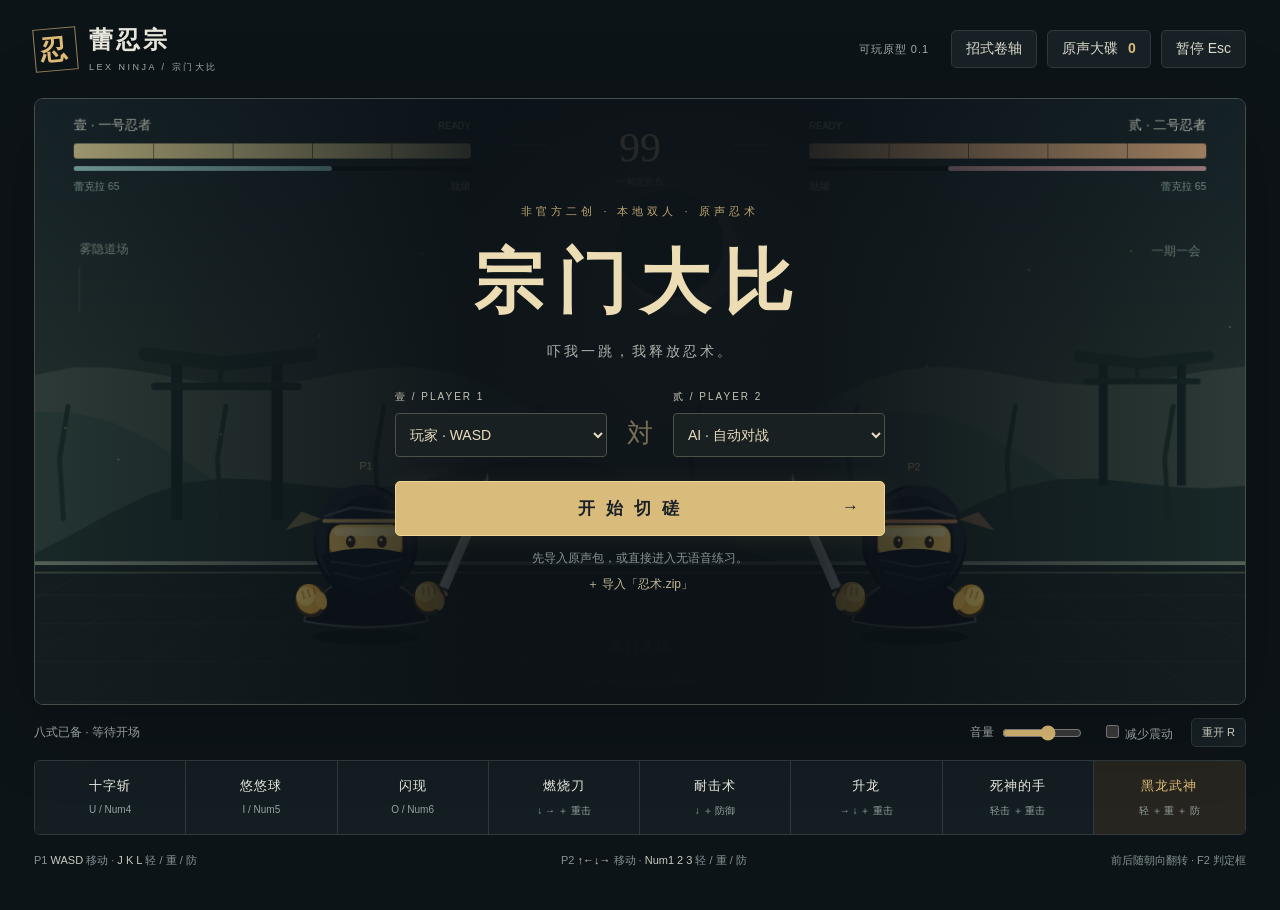
==== commit 5809eec5: "refactor: scale back art pass to skill VFX and hit feedback only Restore original scene, HUD, menu a" ====
--- a/index.html
+++ b/index.html
@@ -13,5 +13,5 @@
 <dialog id="book"><div class="dialog-head"><div><small>THE SCROLL</small><h2>忍术卷轴</h2></div><button data-close="book" aria-label="关闭招式卷轴">关闭 ×</button></div><p>↓、→、← 分别表示下、前、后；方向依次输入，末尾按攻击键。最多三键同时按，不是所有键一起按。</p><div class="table-wrap"><table><thead><tr><th>忍术</th><th>指令 / 快捷键</th><th>前 / 生效 / 后摇</th><th>消耗</th><th>效果</th></tr></thead><tbody id="moveRows"></tbody></table></div><p class="muted">60 帧固定逻辑；1 帧约 16.7 毫秒。连斩伤害按每段计算。AI 使用相同伤害、硬直、能量及冷却规则。键盘硬件可能限制双人同时按键；可切换 AI。</p></dialog>
 <dialog id="sounds"><div class="dialog-head"><div><small>ORIGINAL VOICE BANK</small><h2>忍术原声大碟</h2></div><button data-close="sounds" aria-label="关闭原声大碟">关闭 ×</button></div><p>本地导入，不上传文件。支持原始 ZIP 或多选 WAV / MP3；声音名称按文件名匹配。</p><div class="sound-tools"><button id="importBtn" class="primary small">导入音频包</button><input id="soundSearch" placeholder="搜索忍术名称…" aria-label="搜索忍术名称"></div><p id="importStatus" class="muted">尚未载入第三方音源。</p><div id="soundList" class="sound-list"></div></dialog>
 <input id="audioFiles" type="file" accept=".zip,.wav,.mp3,.ogg,.m4a" multiple hidden>
-<script src="assets/audio-data.js"></script><script src="src/combat.js"></script><script src="src/audio.js"></script><script src="src/art.js"></script><script src="src/game.js"></script>
+<script src="assets/audio-data.js"></script><script src="src/combat.js"></script><script src="src/audio.js"></script><script src="src/vfx.js"></script><script src="src/game.js"></script>
 </body></html>
--- a/style.css
+++ b/style.css
@@ -1,21 +1 @@
-*{box-sizing:border-box} :root{color-scheme:dark;--gold:#f0c76a;--ink:#120a14;--line:#4a2a38;--vermilion:#d6403a;--muted:#a4adad}body{margin:0;background:radial-gradient(ellipse at 50% 0,#2a1430 0,#120a14 60%);color:#ecece1;font-family:Inter,'Segoe UI','Microsoft YaHei','PingFang SC',sans-serif;font-size:14px}button,select,input{font:inherit}button,a,select,input{ -webkit-tap-highlight-color:transparent}button{cursor:pointer;border:1px solid var(--line);background:#172126;color:#dddcca;padding:9px 14px;border-radius:5px}button:hover{border-color:var(--gold);color:var(--gold)}button:focus-visible,select:focus-visible,input:focus-visible{outline:2px solid var(--gold);outline-offset:3px}button:disabled{opacity:.5;cursor:wait}header{max-width:1440px;margin:auto;padding:24px 34px;display:flex;align-items:center;justify-content:space-between;gap:20px}.brand{display:flex;align-items:center;gap:12px;text-decoration:none;color:#e7e7dc;font-size:24px;font-weight:700;letter-spacing:3px}.brand small{display:block;font-size:9px;font-weight:500;letter-spacing:2.5px;color:var(--muted);margin-top:5px}.seal{display:grid;place-items:center;border:1px solid #99835b;width:43px;height:43px;color:var(--gold);font-size:27px;font-family:serif;transform:rotate(-5deg)}.nav{display:flex;align-items:center;gap:10px}.version{font-size:11px;letter-spacing:1px;color:var(--muted);margin-right:12px}.nav b{margin-left:6px;color:var(--gold)}main{max-width:1440px;margin:auto;padding:0 34px 24px}.arena-wrap{position:relative;border:1px solid #46504b;border-radius:9px;overflow:hidden;box-shadow:0 18px 80px #0004;background:#171f22}canvas{width:100%;height:auto;display:block;aspect-ratio:2/1}.overlay{position:absolute;inset:0;display:flex;justify-content:center;align-items:center;background:linear-gradient(90deg,#0c12162b,#0b1116df 36%,#0b1116df 64%,#0c12162b);text-align:center}.hidden{display:none!important}.menu-inner{width:min(530px,90%);padding:20px}.eyebrow{color:#bfa76f;font-size:11px;letter-spacing:4px}h1{font-family:'STKaiti','KaiTi','Songti SC',serif;font-size:70px;letter-spacing:13px;line-height:1.1;margin:25px 0;color:#edddb5;font-weight:900}h1 span{display:block;font-family:'Microsoft YaHei',sans-serif;font-size:14px;letter-spacing:3px;font-weight:400;color:#abb1aa;margin-top:23px}.select-row{display:flex;align-items:center;gap:20px;margin:30px 0 24px}.select-row label{flex:1;text-align:left}.select-row label span{font-size:10px;color:#c5c5b4;letter-spacing:2px;display:block;margin-bottom:9px}select{width:100%;border:1px solid #4b5248;border-radius:4px;background:#182022;color:#e9ddbf;padding:12px 10px}.versus{font-family:serif;font-size:26px;color:#796d55;margin-top:20px}.primary{width:100%;background:#d9bb7c;color:#192026;border:1px solid #f0d498;padding:15px 22px;font-weight:700;font-size:17px;letter-spacing:3px;box-shadow:0 2px 24px #d5b77015}.primary:hover{background:#efce8c;color:#162027}.primary span{float:right}.text-button{background:none;border:0;color:#c5b995;font-size:12px;padding:6px}#startNote{font-size:12px;color:#899493;margin:14px 0 3px}.underbar{display:flex;justify-content:space-between;align-items:center;padding:13px 0;color:var(--muted);font-size:12px;gap:15px}.underbar>div{display:flex;align-items:center;gap:18px}.underbar button{padding:6px 10px;font-size:11px}.volume{display:flex;align-items:center;gap:6px}input[type=range]{width:80px;accent-color:var(--gold)}input[type=checkbox]{accent-color:var(--gold)}.quickbook{display:grid;grid-template-columns:repeat(8,1fr);border:1px solid var(--line);border-radius:6px;overflow:hidden}.quickbook>div{padding:16px 9px;text-align:center;background:#131d22;border-right:1px solid var(--line)}.quickbook>div:last-child{border:0}.quickbook b{display:block;font-size:13px;letter-spacing:1px;font-weight:500}.quickbook kbd{display:block;font-size:10px;color:#95a2a2;margin-top:9px;font-family:inherit}.quickbook .gold{background:#27251f;color:var(--gold)}footer{padding:18px 0;display:flex;justify-content:space-between;gap:15px;font-size:11px;color:#849392}footer b{color:#c7cbbf;font-weight:500}dialog{background:#141e24;color:#e1e3d6;border:1px solid #53605b;border-radius:10px;width:min(1000px,94vw);max-height:85vh;padding:28px;box-shadow:0 20px 120px #0009}dialog::backdrop{background:#070c10bd;backdrop-filter:blur(4px)}.dialog-head{display:flex;justify-content:space-between;align-items:center}.dialog-head h2{margin:6px 0 12px;font-size:26px;letter-spacing:4px;color:var(--gold)}.dialog-head small{letter-spacing:3px;color:#8b9c9f;font-size:10px}dialog p{font-size:13px;line-height:1.8;color:#c1c7bd}.muted{color:#8b9999!important;font-size:12px!important}.table-wrap{overflow-x:auto}table{border-collapse:collapse;width:100%;font-size:12px}td,th{text-align:left;padding:14px 10px;border-bottom:1px solid #33403e;white-space:nowrap}th{color:var(--gold);font-weight:500}td:first-child{color:#f0e5c9}.sound-tools{display:flex;gap:14px}.small{width:auto;font-size:12px;padding:10px 15px;letter-spacing:1px}.sound-tools input{flex:1;min-width:0;background:#0e171c;border:1px solid #394845;color:#ecebdd;border-radius:5px;padding:10px 15px}.sound-list{display:grid;grid-template-columns:repeat(3,1fr);gap:8px;margin-top:16px}.sound-list button{text-align:left;font-size:12px;white-space:normal;line-height:1.5}.sound-list button:before{content:'▷';color:var(--gold);margin-right:8px}@media(max-width:850px){header{padding:15px}.brand{font-size:18px}.version{display:none}.nav{gap:5px}.nav button{padding:8px;font-size:11px}main{padding:0 12px}.quickbook{grid-template-columns:repeat(4,1fr)}.quickbook>div{padding:10px 5px;border-bottom:1px solid var(--line)}footer{flex-wrap:wrap;font-size:10px}h1{font-size:42px;letter-spacing:7px;margin:10px 0}h1 span{font-size:11px;margin-top:10px}.eyebrow{font-size:9px;letter-spacing:2px}.select-row{margin:14px 0 10px;gap:10px}select{padding:7px;font-size:11px}.select-row label span{font-size:8px;margin-bottom:4px}.primary{padding:9px;font-size:13px}.menu-inner{padding:5px;max-width:380px}#startNote{margin:7px 0;font-size:10px}.underbar>div{gap:8px}.underbar{font-size:10px}.sound-list{grid-template-columns:repeat(2,1fr)}.volume input{width:45px}}@media(prefers-reduced-motion:reduce){*{scroll-behavior:auto}}
-
-/* art v0.2: dusk dojo palette */
-header{border-bottom:1px solid #4a2a3855}.seal{background:var(--vermilion);color:#ffe9b0;border-color:#ffb08a;box-shadow:0 0 18px #d6403a66}
-button{background:#22121c;color:#f1dcc0;border-color:#5a3346}button:hover{border-color:var(--gold);color:var(--gold)}
-.arena-wrap{border-color:#7a3a4a;box-shadow:0 18px 80px #d6403a22,0 0 0 4px #1a0d14}
-.overlay{background:radial-gradient(ellipse at 50% 55%,#1a0a1ce8 0,#12081ad0 55%,#0a050fb8 100%)}
-.eyebrow{color:#f0a98a;animation:fade 1s both}
-h1{background:linear-gradient(180deg,#fff3c4 10%,#f2b43a 55%,#d6403a 100%);-webkit-background-clip:text;background-clip:text;color:transparent;filter:drop-shadow(0 4px 0 #2a0a0e) drop-shadow(0 0 22px #d6403a55);animation:pop .7s cubic-bezier(.2,1.6,.4,1) both}
-h1 span{-webkit-text-fill-color:#f2d6b8;filter:none}
-.primary{background:linear-gradient(180deg,#f6cf7a,#e3902f);border-color:#ffe3a0;color:#2a0c10;box-shadow:0 4px 0 #8a3a20,0 0 28px #f2b43a44;position:relative;overflow:hidden}
-.primary:hover{background:linear-gradient(180deg,#ffe29a,#f2a23f);color:#2a0c10;transform:translateY(-1px)}
-.primary:after{content:'';position:absolute;inset:0;background:linear-gradient(105deg,transparent 40%,#ffffff66 50%,transparent 60%);transform:translateX(-120%);animation:shine 3.2s infinite}
-select{background:#22121c;border-color:#6a3a4c;color:#f6e3b8}
-.versus{color:#d6403a;text-shadow:0 0 14px #d6403a88}
-.quickbook>div{background:#1b0f19}.quickbook .gold{background:#33211c}
-dialog{background:#1b0f19;border-color:#7a3a4a}th{color:var(--gold)}
-@keyframes pop{from{transform:scale(.7);opacity:0}to{transform:none;opacity:1}}
-@keyframes fade{from{opacity:0;transform:translateY(8px)}to{opacity:1;transform:none}}
-@keyframes shine{0%,60%{transform:translateX(-120%)}100%{transform:translateX(120%)}}
-@media(prefers-reduced-motion:reduce){h1,.eyebrow{animation:none}.primary:after{animation:none;display:none}}
+*{box-sizing:border-box} :root{color-scheme:dark;--gold:#dfbd77;--ink:#0d1418;--line:#30393d;--muted:#a4adad}body{margin:0;background:#0d1418;color:#ecece1;font-family:Inter,'Segoe UI','Microsoft YaHei','PingFang SC',sans-serif;font-size:14px}button,select,input{font:inherit}button,a,select,input{ -webkit-tap-highlight-color:transparent}button{cursor:pointer;border:1px solid var(--line);background:#172126;color:#dddcca;padding:9px 14px;border-radius:5px}button:hover{border-color:var(--gold);color:var(--gold)}button:focus-visible,select:focus-visible,input:focus-visible{outline:2px solid var(--gold);outline-offset:3px}button:disabled{opacity:.5;cursor:wait}header{max-width:1440px;margin:auto;padding:24px 34px;display:flex;align-items:center;justify-content:space-between;gap:20px}.brand{display:flex;align-items:center;gap:12px;text-decoration:none;color:#e7e7dc;font-size:24px;font-weight:700;letter-spacing:3px}.brand small{display:block;font-size:9px;font-weight:500;letter-spacing:2.5px;color:var(--muted);margin-top:5px}.seal{display:grid;place-items:center;border:1px solid #99835b;width:43px;height:43px;color:var(--gold);font-size:27px;font-family:serif;transform:rotate(-5deg)}.nav{display:flex;align-items:center;gap:10px}.version{font-size:11px;letter-spacing:1px;color:var(--muted);margin-right:12px}.nav b{margin-left:6px;color:var(--gold)}main{max-width:1440px;margin:auto;padding:0 34px 24px}.arena-wrap{position:relative;border:1px solid #46504b;border-radius:9px;overflow:hidden;box-shadow:0 18px 80px #0004;background:#171f22}canvas{width:100%;height:auto;display:block;aspect-ratio:2/1}.overlay{position:absolute;inset:0;display:flex;justify-content:center;align-items:center;background:linear-gradient(90deg,#0c12162b,#0b1116df 36%,#0b1116df 64%,#0c12162b);text-align:center}.hidden{display:none!important}.menu-inner{width:min(530px,90%);padding:20px}.eyebrow{color:#bfa76f;font-size:11px;letter-spacing:4px}h1{font-family:'STKaiti','KaiTi','Songti SC',serif;font-size:70px;letter-spacing:13px;line-height:1.1;margin:25px 0;color:#edddb5;font-weight:900}h1 span{display:block;font-family:'Microsoft YaHei',sans-serif;font-size:14px;letter-spacing:3px;font-weight:400;color:#abb1aa;margin-top:23px}.select-row{display:flex;align-items:center;gap:20px;margin:30px 0 24px}.select-row label{flex:1;text-align:left}.select-row label span{font-size:10px;color:#c5c5b4;letter-spacing:2px;display:block;margin-bottom:9px}select{width:100%;border:1px solid #4b5248;border-radius:4px;background:#182022;color:#e9ddbf;padding:12px 10px}.versus{font-family:serif;font-size:26px;color:#796d55;margin-top:20px}.primary{width:100%;background:#d9bb7c;color:#192026;border:1px solid #f0d498;padding:15px 22px;font-weight:700;font-size:17px;letter-spacing:3px;box-shadow:0 2px 24px #d5b77015}.primary:hover{background:#efce8c;color:#162027}.primary span{float:right}.text-button{background:none;border:0;color:#c5b995;font-size:12px;padding:6px}#startNote{font-size:12px;color:#899493;margin:14px 0 3px}.underbar{display:flex;justify-content:space-between;align-items:center;padding:13px 0;color:var(--muted);font-size:12px;gap:15px}.underbar>div{display:flex;align-items:center;gap:18px}.underbar button{padding:6px 10px;font-size:11px}.volume{display:flex;align-items:center;gap:6px}input[type=range]{width:80px;accent-color:var(--gold)}input[type=checkbox]{accent-color:var(--gold)}.quickbook{display:grid;grid-template-columns:repeat(8,1fr);border:1px solid var(--line);border-radius:6px;overflow:hidden}.quickbook>div{padding:16px 9px;text-align:center;background:#131d22;border-right:1px solid var(--line)}.quickbook>div:last-child{border:0}.quickbook b{display:block;font-size:13px;letter-spacing:1px;font-weight:500}.quickbook kbd{display:block;font-size:10px;color:#95a2a2;margin-top:9px;font-family:inherit}.quickbook .gold{background:#27251f;color:var(--gold)}footer{padding:18px 0;display:flex;justify-content:space-between;gap:15px;font-size:11px;color:#849392}footer b{color:#c7cbbf;font-weight:500}dialog{background:#141e24;color:#e1e3d6;border:1px solid #53605b;border-radius:10px;width:min(1000px,94vw);max-height:85vh;padding:28px;box-shadow:0 20px 120px #0009}dialog::backdrop{background:#070c10bd;backdrop-filter:blur(4px)}.dialog-head{display:flex;justify-content:space-between;align-items:center}.dialog-head h2{margin:6px 0 12px;font-size:26px;letter-spacing:4px;color:var(--gold)}.dialog-head small{letter-spacing:3px;color:#8b9c9f;font-size:10px}dialog p{font-size:13px;line-height:1.8;color:#c1c7bd}.muted{color:#8b9999!important;font-size:12px!important}.table-wrap{overflow-x:auto}table{border-collapse:collapse;width:100%;font-size:12px}td,th{text-align:left;padding:14px 10px;border-bottom:1px solid #33403e;white-space:nowrap}th{color:var(--gold);font-weight:500}td:first-child{color:#f0e5c9}.sound-tools{display:flex;gap:14px}.small{width:auto;font-size:12px;padding:10px 15px;letter-spacing:1px}.sound-tools input{flex:1;min-width:0;background:#0e171c;border:1px solid #394845;color:#ecebdd;border-radius:5px;padding:10px 15px}.sound-list{display:grid;grid-template-columns:repeat(3,1fr);gap:8px;margin-top:16px}.sound-list button{text-align:left;font-size:12px;white-space:normal;line-height:1.5}.sound-list button:before{content:'▷';color:var(--gold);margin-right:8px}@media(max-width:850px){header{padding:15px}.brand{font-size:18px}.version{display:none}.nav{gap:5px}.nav button{padding:8px;font-size:11px}main{padding:0 12px}.quickbook{grid-template-columns:repeat(4,1fr)}.quickbook>div{padding:10px 5px;border-bottom:1px solid var(--line)}footer{flex-wrap:wrap;font-size:10px}h1{font-size:42px;letter-spacing:7px;margin:10px 0}h1 span{font-size:11px;margin-top:10px}.eyebrow{font-size:9px;letter-spacing:2px}.select-row{margin:14px 0 10px;gap:10px}select{padding:7px;font-size:11px}.select-row label span{font-size:8px;margin-bottom:4px}.primary{padding:9px;font-size:13px}.menu-inner{padding:5px;max-width:380px}#startNote{margin:7px 0;font-size:10px}.underbar>div{gap:8px}.underbar{font-size:10px}.sound-list{grid-template-columns:repeat(2,1fr)}.volume input{width:45px}}@media(prefers-reduced-motion:reduce){*{scroll-behavior:auto}}
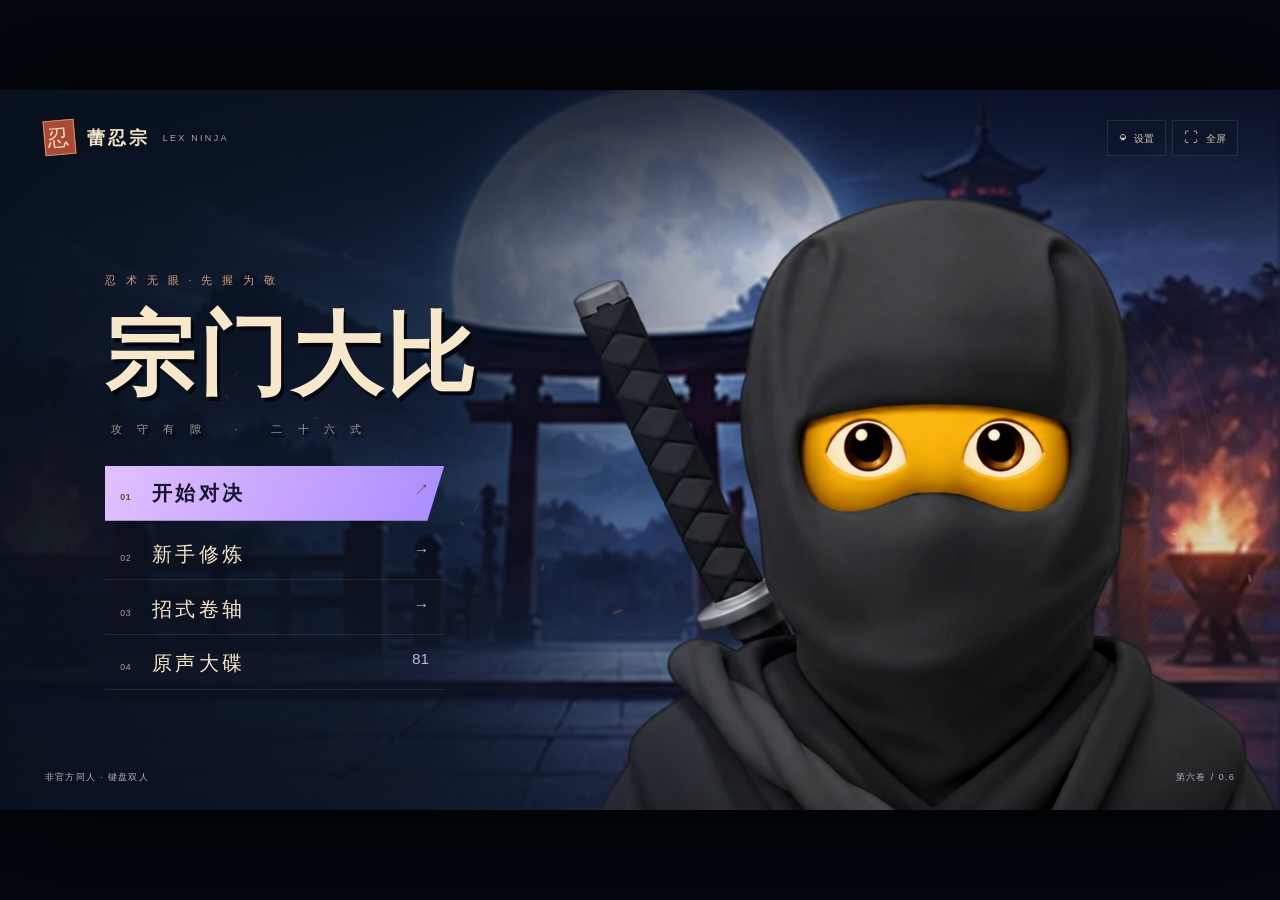
==== commit 0b8fcb84: "chore: rebase working tree onto public-v0.6 (standalone v0.6 build) My earlier commits were based on" ====
--- a/index.html
+++ b/index.html
@@ -1,17 +1,1468 @@
 <!doctype html>
-<html lang="zh-CN"><head><meta charset="utf-8"><meta name="viewport" content="width=device-width,initial-scale=1"><meta name="theme-color" content="#101619"><meta name="description" content="蕾忍宗·宗门大比，双人同屏与 AI 忍术格斗原型。"><title>蕾忍宗 · 宗门大比</title><link rel="icon" href="data:,"><link rel="stylesheet" href="style.css"></head>
+<html lang="zh-CN"><head><meta charset="utf-8"><meta name="viewport" content="width=device-width,initial-scale=1"><meta name="theme-color" content="#080e1c"><meta name="description" content="蕾忍宗·宗门大比：本地双人格斗、原声忍术与三格怒气奥义。"><title>蕾忍宗 · 宗门大比</title><link rel="icon" href="data:,"><style>*{box-sizing:border-box} :root{color-scheme:dark;--cream:#f5e4c7;--orange:#ff9a54;--muted:#a5abba;--ink:#080f1f}html,body{margin:0;width:100%;height:100%;overflow:hidden}body{display:grid;place-items:center;background:#03070e;color:var(--cream);font-family:'Microsoft YaHei','Noto Sans CJK SC','PingFang SC',sans-serif}button,input,select{font:inherit}button{cursor:pointer;color:inherit;-webkit-tap-highlight-color:transparent}button:focus-visible,input:focus-visible,select:focus-visible{outline:2px solid var(--orange);outline-offset:3px}button:disabled{opacity:.5;cursor:wait}button{border:0}input[type=range]{accent-color:var(--orange);cursor:pointer;min-width:0}input[type=checkbox]{accent-color:var(--orange);width:17px;height:17px}select,input[type=text]{color:var(--cream)}.hidden{display:none!important}#stage{position:relative;width:min(100vw,177.777778vh);aspect-ratio:16/9;container-type:inline-size;overflow:hidden;background:#080f1e;box-shadow:0 0 100px #000}#arena{display:block;position:absolute;inset:0;width:100%;height:100%}.view{position:absolute;inset:0}.wordmark{position:absolute;top:4.2%;left:3.4%;display:flex;align-items:center;gap:1cqw;z-index:2;font-size:1.4cqw;letter-spacing:.23cqw}.wordmark i{font-size:.7cqw;letter-spacing:.18cqw;color:#aaa7a3;font-style:normal}.seal{display:grid;place-items:center;background:#a84939;color:#f7d9b2;border:1px solid #d9956b;width:2.4cqw;height:2.7cqw;font-size:1.7cqw;font-family:'KaiTi',serif;transform:rotate(-5deg)}.tools{position:absolute;top:4.1%;right:3.3%;z-index:8;display:flex;gap:.5cqw}.tools button{background:#0a142780;border:1px solid #cab09a25;padding:.7cqw .85cqw;color:#d7c6b4;font-size:1.1cqw}.tools span{font-size:.78cqw;margin-left:.3cqw}.tools button:hover{background:#b4603233;color:#ffbe7c}.playing .wordmark{display:none}.playing .tools{top:auto;bottom:3.5%;left:50%;right:auto;transform:translateX(-50%)}.playing .tools button{background:#0a122380}.menu-content{position:absolute;left:8.2%;top:25.5%;width:39%}.eyebrow{font-size:.83cqw;letter-spacing:.27cqw;color:#d4a080}.menu-content h1{font-family:'STKaiti','KaiTi','AR PL KaitiM GB','Noto Serif CJK SC',serif;font-size:7.05cqw;letter-spacing:.27cqw;font-weight:900;line-height:1.2;margin:1.1cqw 0 2.25cqw;text-shadow:.2cqw .3cqw 0 #020711;color:#f8e8cb;white-space:nowrap}.menu-content h1 span{display:block;font:500 .85cqw 'Microsoft YaHei',sans-serif;letter-spacing:1.2cqw;color:#a49e9a;margin-top:1cqw;margin-left:.45cqw}.red-stamp{position:absolute;top:3.25cqw;right:1cqw;background:#a84634;border:2px solid #d28e6f;color:#e7ba93;font-family:'KaiTi',serif;font-size:1.2cqw;writing-mode:vertical-rl;letter-spacing:.2cqw;padding:.3cqw;transform:rotate(8deg)}.menu-actions{display:grid;width:68%;gap:.28cqw}.menu-actions button{background:transparent;text-align:left;border-bottom:1px solid #b8aa9326;padding:.9cqw 1.2cqw;font-size:1.58cqw;letter-spacing:.28cqw;position:relative;transition:background .12s,transform .12s}.menu-actions button small{font-size:.68cqw;letter-spacing:.05cqw;margin-right:1.6cqw;color:#b0a198}.menu-actions button b{float:right;font-weight:400;font-size:1.2cqw;color:#b3a084;letter-spacing:0}.menu-actions button:hover{transform:translateX(.3cqw);background:#ffd69e15}.menu-actions .main-action{color:#161823;background:linear-gradient(110deg,#f6c477,#f18d4b);clip-path:polygon(0 0,100% 0,95% 100%,0 100%);border:0;font-weight:800;margin-bottom:.4cqw;padding:1.1cqw 1.2cqw}.main-action small,.main-action b{color:#704622!important}.menu-actions .main-action:hover{background:#ffd08a}.menu-foot{position:absolute;left:3.5%;right:3.5%;bottom:3.6%;display:flex;justify-content:space-between;font-size:.73cqw;color:#9294a0;letter-spacing:.1cqw}.modal-view{background:#060c1bbe;backdrop-filter:blur(5px);display:grid;place-items:center;z-index:6}.pause-card,.result-card{width:32%;text-align:center;padding:2cqw}.pause-card h2,.result-card h2{font-family:'STKaiti','KaiTi',serif;font-size:4.3cqw;font-weight:900;letter-spacing:.35cqw;margin:1.8cqw -5cqw 2.2cqw;white-space:nowrap}.primary{display:block;width:100%;background:linear-gradient(110deg,#f6c779,#ef9252);color:#171b26;border:0;clip-path:polygon(0 0,100% 0,97% 100%,0 100%);padding:1.15cqw 1.5cqw;font-size:1.4cqw;font-weight:800;letter-spacing:.3cqw}.primary span{float:right}.primary:hover{background:#ffcd88}.pause-volume{display:flex;align-items:center;gap:.7cqw;margin:1.4cqw 0;font-size:.8cqw;color:#aaa8ae}.pause-volume input{flex:1;width:40%}.pause-volume output{width:3cqw}.pause-links{display:flex;justify-content:space-between;gap:.7cqw}.pause-links button,.quiet{background:none;border:0;color:#b4abba;padding:.65cqw .1cqw;font-size:.86cqw}.pause-links button:hover,.quiet:hover{color:var(--orange)}.result-card{width:37%}.result-card p{font-size:.95cqw;color:#b7b0b7;margin:0 -5cqw 2cqw}#guide{position:absolute;z-index:3;left:34%;top:22%;width:32%;padding:1.05cqw 1.45cqw;border-top:2px solid #e7b676;background:linear-gradient(100deg,#090f20e0,#10182abd);box-shadow:0 8px 40px #0003}.guide-top{display:flex;justify-content:space-between;align-items:center;font-size:.72cqw;color:#d9ac77}.guide-top button{background:none;color:#929cac;font-size:.68cqw;padding:.3cqw}#lessonTitle{display:block;font-size:1.5cqw;margin:.6cqw 0}#lessonKeys{display:inline-block;font-size:1.25cqw;letter-spacing:.22cqw;font-weight:800;color:#ffdc8f;background:#f4be7720;padding:.3cqw .9cqw;white-space:pre}#lessonHint{font-size:.9cqw;color:#b5bec9;margin:.65cqw 0 .8cqw}#lessonDots{display:flex;gap:.35cqw}#lessonDots i{height:.18cqw;flex:1;background:#626b7944}#lessonDots i.done{background:#f4c87f}#toast{position:absolute;left:50%;bottom:15%;transform:translateX(-50%);padding:.7cqw 1.5cqw;background:#0b1127d9;border-bottom:2px solid #d39c70;color:#f3cf9e;font-size:1cqw;z-index:6;white-space:nowrap}dialog{color:var(--cream);background:linear-gradient(130deg,#182237,#0a1324);border:1px solid #a993774f;box-shadow:0 20px 100px #000b;padding:2.2cqw;width:43cqw;max-width:92vw;max-height:86vh;border-radius:0;font-size:1cqw;overflow:auto}dialog::backdrop{background:#020816ba;backdrop-filter:blur(5px)}dialog.wide{width:69cqw}.dialog-title{display:flex;align-items:center;justify-content:space-between;margin-bottom:1.6cqw}.dialog-title small{color:#d09d76;font-size:.7cqw;letter-spacing:.24cqw}.dialog-title h2{font-size:2.3cqw;margin:.3cqw 0;letter-spacing:.25cqw;font-weight:800}.dialog-title button{font-size:2.3cqw;color:#a9b3c4;background:none;padding:.2cqw .5cqw}.mode-tabs{display:flex;gap:.5cqw;margin-bottom:1.6cqw}.mode-tabs button{flex:1;background:#091124;color:#a1aabb;border:1px solid #4955646b;padding:.65cqw;font-size:1cqw}.mode-tabs button.active{border-color:#cb9c6b;color:#f1c587;background:#896b3423}.seats{display:flex;align-items:center;gap:1.5cqw;margin:2.1cqw 0}.seats label{flex:1;min-width:0}.seats label b{font-size:.8cqw;display:block;color:#d2bd9e;letter-spacing:.08cqw}.seats label span{font-size:.67cqw;display:block;color:#8c98ab;margin-top:.65cqw}.seats em{font:italic 900 2cqw serif;color:#b17661}select{width:100%;background:#101b2c;border:1px solid #445367;padding:.9cqw;color:#efe0c5;font-size:1.3cqw;margin-top:.7cqw}.tiny{font-size:.76cqw;color:#95a0b2;line-height:1.7;margin-top:1.1cqw}.sliders{display:grid;gap:1.6cqw;margin:2.3cqw 0}.sliders label{display:grid;grid-template-columns:7cqw 1fr 3.8cqw;gap:1.5cqw;align-items:center;font-size:1.05cqw}.sliders input{width:100%}.sliders output{text-align:right;color:#e8bf8c}.option-row{display:flex;justify-content:space-between;align-items:center;padding:1.2cqw 0;border-top:1px solid #8b9aa128;font-size:1cqw;color:#bcc0cd}.option-row label{display:flex;align-items:center;gap:.5cqw}kbd{font:inherit;color:#a99780;font-size:.8cqw;border:1px solid #9a8d713a;padding:0 .4cqw;margin-left:.5cqw}.basics{padding:.8cqw 0 1cqw;border-bottom:1px solid #83909533;display:flex;flex-wrap:wrap;gap:1.8cqw;font-size:.9cqw;color:#b8c1d0}.move-list{display:grid;grid-template-columns:1fr 1fr;gap:.6cqw;margin-top:1.1cqw}.move-list button{text-align:left;background:#081222;border:1px solid #8694a329;padding:1cqw;font-size:1.1cqw}.move-list button:hover{border-color:#cb9d68}.move-list strong{display:block;color:#e9dbbf;font-size:1.1cqw;letter-spacing:.08cqw}.move-list span{display:block;color:#e7aa6f;font-size:.82cqw;margin-top:.5cqw}.sound-tools{display:flex;gap:.8cqw}.sound-tools input{min-width:0;flex:1;padding:.8cqw 1cqw;border:1px solid #59667f;background:#081225;color:#ead9bf;font-size:1cqw}.sound-tools button{background:#3c3840;border:1px solid #a68b72;padding:.8cqw 1cqw;font-size:.9cqw}.sound-list{display:grid;grid-template-columns:repeat(3,1fr);gap:.55cqw;max-height:30cqw;overflow:auto}.sound-list button{text-align:left;background:#0d192e;border:1px solid #75859d24;padding:.85cqw;color:#c7c6c7;font-size:.83cqw;line-height:1.5}.sound-list button:before{content:'▷';color:#e5b174;margin-right:.7cqw}.sound-list button:hover{background:#273044}.loading-card{text-align:center;width:25%;font-size:1.1cqw;color:#d2bea1}.loading-card .seal{margin:auto;width:4cqw;height:4.5cqw;font-size:3cqw}.load-track{height:.3cqw;background:#202737}.load-track div{height:100%;background:#e8ae72;width:0;transition:width .08s}#loading{z-index:20}@media(prefers-reduced-motion:reduce){*{transition:none!important}}@media(max-width:720px){.tools span{display:none}dialog{max-height:94vh}.tools button{font-size:1.6cqw}.menu-actions button{padding:1.1cqw}.menu-content{top:23%}}
+
+/* v0.3: interactive UI stays separate from the cropped artwork. */
+.menu-content{z-index:2}.menu-actions .main-action{background:linear-gradient(110deg,#e2c0ff,#aa8dff);color:#17132c;box-shadow:0 5px 32px #8367dc28}.menu-actions .main-action:hover{background:linear-gradient(110deg,#f0dfff,#cab1ff)}
+.menu-actions button:not(.main-action):hover{background:#b296ff12;border-color:#ba9ae7}.menu-actions button b{color:#c4b0e4}.menu-foot{color:#aeb2c0}.red-stamp{display:none}
+.book-toolbar{display:flex;align-items:center;justify-content:space-between;gap:1cqw;color:#a9a7c1;font-size:.9cqw;margin:.7cqw 0}.book-toolbar select{width:13cqw;padding:.45cqw .75cqw;margin:0;font-size:.9cqw}
+#book{width:min(74cqw,1180px)}.move-list{max-height:25cqw;overflow-y:auto;overscroll-behavior:contain;padding-right:.35cqw;grid-template-columns:repeat(2,1fr);scrollbar-color:#7d66a1 #11162b}
+.move-list button{position:relative;padding:1cqw 1.05cqw;min-height:7.1cqw;transition:border-color .15s,background .15s}.move-list button.selected{border-color:#bb9de6;background:#211d39}.move-list strong{font-size:1.1cqw;padding-right:5.7cqw}.move-list em{position:absolute;right:.7cqw;top:1.2cqw;font-size:.68cqw;color:#b7a3ce;font-style:normal}.move-list small{display:block;margin-top:.45cqw;font-size:.78cqw;line-height:1.5;color:#a9b2c4}.move-list span{color:#dcc1ff;font-size:.9cqw}#practiceSelected{margin-top:1.1cqw;padding:.8cqw;font-size:1cqw;background:linear-gradient(110deg,#d0baff,#aa91df)}
+#guide{backdrop-filter:blur(10px);background:linear-gradient(120deg,#0a1024ec,#15162acc);border-color:#ab8fc066}#lessonKeys{color:#e0c4ff}#toast{pointer-events:none}.tools button:hover{color:#e2caff;border-color:#a486c9}
+@media(max-width:720px){#book{width:91cqw}.move-list{max-height:29cqw}.move-list strong{font-size:1.65cqw;padding-right:0}.move-list em{position:static;font-size:1.15cqw;display:block;margin-top:.3cqw}.move-list span{font-size:1.45cqw}.move-list small{font-size:1.2cqw}.book-toolbar{font-size:1.35cqw}.book-toolbar select{font-size:1.35cqw;width:21cqw}#practiceSelected{font-size:1.5cqw}}
+
+.cinematic #guide,.cinematic #toast{visibility:hidden}
+
+/* v0.5: an actual compact music player, shown only in settings/pause. */
+#settings{width:min(620px,94vw);max-height:90vh;overflow:auto}
+.music-panel{margin:14px 0 8px;padding:15px 16px;border:1px solid #54688855;background:linear-gradient(120deg,#111d30,#16182d);border-radius:5px}
+.music-heading{display:flex;align-items:center;gap:12px;min-width:0}.music-heading>div{flex:1;min-width:0}.music-heading small{display:block;color:#c1a97e;letter-spacing:1px;font-size:10px}.music-heading strong{display:block;font-weight:600;font-size:14px;margin-top:5px;white-space:nowrap;overflow:hidden;text-overflow:ellipsis}
+.disc-mark{display:grid;place-items:center;width:38px;height:38px;border:1px solid #ae968756;border-radius:50%;color:#efcb97;font-size:23px}.music-heading>span:last-child{color:#95a7bc;font-variant-numeric:tabular-nums;font-size:11px;white-space:nowrap}
+.music-progress{height:3px;background:#3a425555;margin:12px 0}.music-progress i{display:block;height:100%;width:0;background:linear-gradient(90deg,#78cce4,#ddacdc)}
+.music-controls{display:flex;gap:8px;align-items:center}.music-controls button{padding:7px 12px;font-size:12px}.music-controls #musicToggle{min-width:98px;border-color:#bb997766}.music-controls #musicImport{margin-left:auto}
+.music-options{display:flex;justify-content:space-between;align-items:center;gap:10px;flex-wrap:wrap;margin-top:15px;color:#b1bfd1;font-size:11px}.music-options input[type=number]{background:#0d1626;border:1px solid #566784;color:#ead4b2;border-radius:3px;width:46px;padding:4px;text-align:center;font-size:12px}
+.music-options input[type=checkbox]{accent-color:#cead87}.music-queue{margin-top:12px;border-top:1px solid #56607b33;padding-top:10px}.music-queue summary{font-size:11px;color:#a1b6cb;cursor:pointer}#musicList{max-height:140px;overflow:auto;margin-top:9px}#musicList>div{display:flex;gap:6px;margin:3px 0}#musicList button{padding:6px 9px;font-size:11px}#musicList button:first-child{flex:1;text-align:left;white-space:nowrap;overflow:hidden;text-overflow:ellipsis}#musicList .active{border-color:#afbaee88;color:#ffe0a5}.pause-music{display:flex;justify-content:space-between;align-items:center;margin:3px 0 12px;gap:10px}.pause-music span{font-size:11px;color:#a5b2c5;max-width:70%;white-space:nowrap;overflow:hidden;text-overflow:ellipsis}.pause-music button{font-size:11px}#musicNotice:empty{display:none}
+@media(max-width:700px){.music-heading>span:last-child{font-size:10px}.music-panel{padding:10px}.music-controls button{padding:6px 9px}.music-options{gap:8px}}
+
+.music-controls button,#musicList button{border:1px solid #54668166;background:#10192b;color:#e2d6c3;border-radius:3px;cursor:pointer}.music-controls button:hover,#musicList button:hover{border-color:#d8bb8c;color:#ffe2a4;background:#222d40}.music-controls #musicToggle{background:linear-gradient(110deg,#d9b476,#c39472);color:#151c28;font-weight:650}.music-controls .quiet{background:transparent}
+
+.rules-note{font-size:12px;color:#aebbcf;margin:9px 0 14px}.rules-note summary{cursor:pointer;color:#c9d5e9}.rules-note p{line-height:1.7;max-width:780px;margin:9px 0}.rules-note[open]{padding-bottom:4px}
+</style></head>
 <body>
-<header><a class="brand" href="#" aria-label="蕾忍宗首页"><span class="seal">忍</span><span>蕾忍宗<small>LEX NINJA / 宗门大比</small></span></a><div class="nav"><span class="version">可玩原型 0.1</span><button id="bookBtn">招式卷轴</button><button id="soundBtn">原声大碟 <b id="audioCount">0</b></button><button id="pauseBtn">暂停 Esc</button></div></header>
-<main><div class="arena-wrap"><canvas id="arena" width="1280" height="640" aria-label="两名半身黄脸忍者的格斗场景"></canvas>
-<div id="menu" class="overlay"><div class="menu-inner"><div class="eyebrow">非官方二创 · 本地双人 · 原声忍术</div><h1>宗门大比<span>吓我一跳，我释放忍术。</span></h1><div class="select-row"><label><span>壹 / PLAYER 1</span><select id="p1mode" aria-label="玩家一控制方式"><option value="human">玩家 · WASD</option><option value="ai">AI · 自动对战</option></select></label><div class="versus">対</div><label><span>贰 / PLAYER 2</span><select id="p2mode" aria-label="玩家二控制方式"><option value="ai">AI · 自动对战</option><option value="human">玩家 · 方向键</option><option value="dummy">木桩 · 训练</option></select></label></div><button id="startBtn" class="primary">开 始 切 磋 <span>→</span></button><p id="startNote">先导入原声包，或直接进入无语音练习。</p><button class="text-button" id="importMenu">＋ 导入「忍术.zip」</button></div></div>
-<div id="result" class="overlay hidden"><div class="menu-inner"><div class="eyebrow">本轮切磋结束</div><h1 id="resultText">胜负已分</h1><button id="againBtn" class="primary">再 来 一 局 →</button><button id="menuBtn" class="text-button">返回选人</button></div></div>
-<div id="paused" class="overlay hidden"><div class="menu-inner"><div class="eyebrow">PAUSED</div><h1>暂且收手</h1><button id="resumeBtn" class="primary">继 续 切 磋 →</button><button id="pausedMenuBtn" class="text-button">返回选人</button></div></div></div>
-<div class="underbar"><span id="status">八式已备 · 等待开场</span><div><label class="volume">音量 <input id="volume" type="range" min="0" max="1" step="0.05" value="0.6" aria-label="音量"></label><label><input id="motionOff" type="checkbox"> 减少震动</label><button id="resetBtn">重开 R</button></div></div>
-<section class="quickbook" aria-label="快捷招式"><div><b>十字斩</b><kbd>U / Num4</kbd></div><div><b>悠悠球</b><kbd>I / Num5</kbd></div><div><b>闪现</b><kbd>O / Num6</kbd></div><div><b>燃烧刀</b><kbd>↓ → ＋ 重击</kbd></div><div><b>耐击术</b><kbd>↓ ＋ 防御</kbd></div><div><b>升龙</b><kbd>→ ↓ ＋ 重击</kbd></div><div><b>死神的手</b><kbd>轻击 ＋ 重击</kbd></div><div class="gold"><b>黑龙武神</b><kbd>轻 ＋ 重 ＋ 防</kbd></div></section>
-<footer><span>P1 <b>WASD</b> 移动 · <b>J K L</b> 轻 / 重 / 防</span><span>P2 <b>↑←↓→</b> 移动 · <b>Num1 2 3</b> 轻 / 重 / 防</span><span>前后随朝向翻转 · F2 判定框</span></footer>
+<main id="stage" aria-label="蕾忍宗格斗游戏">
+ <canvas id="arena" width="1280" height="720" aria-label="半身黄脸忍者的对战舞台"></canvas>
+ <div class="wordmark"><span class="seal">忍</span><b>蕾忍宗</b><i>LEX NINJA</i></div>
+ <nav class="tools" aria-label="游戏控制"><button id="pauseBtn" class="hidden" title="暂停 / Esc">Ⅱ <span>暂停</span></button><button id="settingsBtn" title="音量与设置">◒ <span>设置</span></button><button id="fullBtn" title="全屏">⛶ <span>全屏</span></button></nav>
+ <section id="menu" class="view">
+  <div class="menu-content"><div class="eyebrow">忍 术 无 眼 · 先 握 为 敬</div><h1>宗门大比<span>攻守有隙 · 二十六式</span></h1><div class="red-stamp">蕾忍</div>
+   <div class="menu-actions"><button id="startBtn" class="main-action"><small>01</small>开始对决<b>↗</b></button><button id="tutorialBtn"><small>02</small>新手修炼<b>→</b></button><button id="bookBtn"><small>03</small>招式卷轴<b>→</b></button><button id="soundBtn"><small>04</small>原声大碟<b id="audioCount">81</b></button></div>
+  </div>
+  <div class="menu-foot"><span>非官方同人 · 键盘双人</span><span>第六卷 / 0.6</span></div>
+ </section>
+ <section id="guide" class="hidden" aria-live="polite"><div class="guide-top"><span id="lessonCount">01 / 06</span><button id="skipLesson">跳过此步 →</button></div><strong id="lessonTitle">先动起来</strong><div id="lessonKeys">A D + W</div><p id="lessonHint">左右移动，再跳一下。</p><div id="lessonDots"></div></section>
+ <div id="toast" class="hidden" role="status"></div>
+ <section id="paused" class="view modal-view hidden" aria-label="暂停菜单"><div class="pause-card"><div class="eyebrow">PAUSED</div><h2>暂且收手</h2><button id="resumeBtn" class="primary">继续切磋 <span>→</span></button><div class="pause-volume"><label for="pauseVolume">总音量</label><input id="pauseVolume" type="range" min="0" max="1" step=".01" value=".65"><output id="pauseVolumeValue">65%</output></div><div class="pause-volume"><label for="pauseBgmVolume">背景音乐</label><input id="pauseBgmVolume" type="range" min="0" max="1" step=".01" value=".30"><output id="pauseBgmValue">30%</output></div><div class="pause-music"><span id="pauseMusicName">蕾忍摇</span><button id="pauseMusicToggle" class="quiet">暂停音乐</button></div><div class="pause-links"><button id="restartBtn">重新开局</button><button id="pauseBookBtn">查招式</button><button id="pauseMenuBtn">返回宗门</button></div></div></section>
+ <section id="result" class="view modal-view hidden"><div class="result-card"><div class="eyebrow" id="resultEyebrow">VICTORY</div><h2 id="resultTitle">壹号忍者胜</h2><p id="resultStats"></p><button id="rematchBtn" class="primary">再战一场 <span>→</span></button><button id="resultMenuBtn" class="quiet">返回宗门</button></div></section>
+ <div id="loading" class="view modal-view hidden"><div class="loading-card"><span class="seal">忍</span><p id="loadStatus">忍术就位…</p><div class="load-track"><div id="loadProgress"></div></div></div></div>
+ <dialog id="setup"><div class="dialog-title"><div><small>VERSUS</small><h2>对战准备</h2></div><button data-close="setup" aria-label="关闭对战准备">×</button></div><div class="mode-tabs"><button data-mode="solo" class="active">人机切磋</button><button data-mode="versus">本地双人</button><button data-mode="watch">观战</button></div><div class="seats"><label><b>壹 / PLAYER 1</b><select id="p1mode" aria-label="玩家一"><option value="human">玩家</option><option value="ai">AI</option></select><span>WASD · JKL / UIO · 左 Shift 冲刺</span></label><em>VS</em><label><b>贰 / PLAYER 2</b><select id="p2mode" aria-label="玩家二"><option value="ai">AI</option><option value="human">玩家</option><option value="dummy">训练木桩</option></select><span>方向键 · 小键盘 1–6 · 小数点冲刺</span></label></div><button id="fightBtn" class="primary">开 战 <span>→</span></button><p class="tiny">三局两胜 · 双寺大地图 · 屋檐可站立</p></dialog>
+ <dialog id="settings"><div class="dialog-title"><div><small>OPTIONS</small><h2>声音与画面</h2></div><button data-close="settings" aria-label="关闭设置">×</button></div><div class="sliders"><label>总音量<input id="masterVolume" type="range" min="0" max="1" step=".01" value=".65"><output id="masterValue">65%</output></label><label>忍术原声<input id="voiceVolume" type="range" min="0" max="1" step=".01" value=".9"><output id="voiceValue">90%</output></label><label>打击音效<input id="sfxVolume" type="range" min="0" max="1" step=".01" value=".7"><output id="sfxValue">70%</output></label><label>背景音乐<input id="bgmVolume" type="range" min="0" max="1" step=".01" value=".30"><output id="bgmValue">30%</output></label></div>
+ <section class="music-panel" aria-label="BGM 播放器"><div class="music-heading"><span class="disc-mark" aria-hidden="true">♫</span><div><small id="musicState">点击播放</small><strong id="musicTitle">蕾忍摇【二补】</strong></div><span id="musicTime">0:00 / 0:47</span></div>
+ <div class="music-progress"><i id="musicProgress"></i></div><div class="music-controls"><button id="musicPrev" title="上一首" aria-label="上一首">⏮</button><button id="musicToggle">播放音乐</button><button id="musicNext" title="下一首" aria-label="下一首">⏭</button><button id="musicImport" class="quiet">＋ 添加歌曲</button></div>
+ <div class="music-options"><label>曲间休息 <input id="musicGap" type="number" min="1" max="10" step=".5" value="3" aria-label="曲间间隔秒数"> 秒</label><label><input id="musicDuck" type="checkbox" checked> 原声响起时压低 BGM</label></div>
+ <details class="music-queue"><summary id="musicQueueLabel">顺序轮播 · 1 首</summary><div id="musicList"></div><p class="tiny">添加的歌曲仅本次打开有效，不上传。</p></details><p id="musicNotice" class="tiny" role="status"></p></section><div class="option-row"><label><input id="mute" type="checkbox"> 静音 <kbd>M</kbd></label><button id="testAudio" class="quiet">试听</button></div><label class="option-row"><span>减少闪光与震动</span><input id="reduced" type="checkbox"></label></dialog>
+ <dialog id="book" class="wide"><div class="dialog-title"><div><small>MOVE LIST</small><h2>忍术卷轴</h2></div><button data-close="book" aria-label="关闭招式卷轴">×</button></div><div class="mode-tabs"><button data-book="0" class="active">壹 · 字母键</button><button data-book="1">贰 · 小键盘</button></div><div class="basics" id="basicKeys"></div><div class="basics movement-help" id="mobilityKeys"></div><details class="rules-note"><summary>对战规则 · 免控与锁定</summary><p>连续受控会累积僵直；满条自动击退脱身，随后两秒免控，但仍受伤害。锁定技仅能标记前方范围内的对手，共用6秒锁定冷却；每招另有11—20秒冷却。双方身体可以穿过，不会互相挤动。</p></details><div class="book-toolbar"><span>26 式 · 点选试听</span><select id="moveFilter" aria-label="筛选招式类别"><option value="">全部忍术</option><option>刀与体术</option><option>远程</option><option>身法与守护</option><option>奥义</option></select></div><div id="moveList" class="move-list"></div><button id="practiceSelected" class="primary">练这一招</button><p class="tiny">→ 为角色面朝前方；方向依次输入，＋ 为同时按。上键只跳跃，↑＋刀仅对应奥义升龙。</p></dialog>
+ <dialog id="sounds" class="wide"><div class="dialog-title"><div><small>SOUND BANK</small><h2>原声大碟</h2></div><button data-close="sounds" aria-label="关闭原声大碟">×</button></div><div class="sound-tools"><input id="soundSearch" placeholder="搜一个忍术…" aria-label="搜索忍术"><button id="importBtn">导入音频</button></div><p id="importStatus" class="tiny">点击试听原声</p><div id="soundList" class="sound-list"></div></dialog>
+ <input id="musicFiles" type="file" accept=".mp3,.m4a,.aac,.ogg,.wav" multiple hidden>
+ <input id="audioFiles" type="file" accept=".zip,.wav,.mp3,.ogg,.m4a" multiple hidden>
 </main>
-<dialog id="book"><div class="dialog-head"><div><small>THE SCROLL</small><h2>忍术卷轴</h2></div><button data-close="book" aria-label="关闭招式卷轴">关闭 ×</button></div><p>↓、→、← 分别表示下、前、后；方向依次输入，末尾按攻击键。最多三键同时按，不是所有键一起按。</p><div class="table-wrap"><table><thead><tr><th>忍术</th><th>指令 / 快捷键</th><th>前 / 生效 / 后摇</th><th>消耗</th><th>效果</th></tr></thead><tbody id="moveRows"></tbody></table></div><p class="muted">60 帧固定逻辑；1 帧约 16.7 毫秒。连斩伤害按每段计算。AI 使用相同伤害、硬直、能量及冷却规则。键盘硬件可能限制双人同时按键；可切换 AI。</p></dialog>
-<dialog id="sounds"><div class="dialog-head"><div><small>ORIGINAL VOICE BANK</small><h2>忍术原声大碟</h2></div><button data-close="sounds" aria-label="关闭原声大碟">关闭 ×</button></div><p>本地导入，不上传文件。支持原始 ZIP 或多选 WAV / MP3；声音名称按文件名匹配。</p><div class="sound-tools"><button id="importBtn" class="primary small">导入音频包</button><input id="soundSearch" placeholder="搜索忍术名称…" aria-label="搜索忍术名称"></div><p id="importStatus" class="muted">尚未载入第三方音源。</p><div id="soundList" class="sound-list"></div></dialog>
-<input id="audioFiles" type="file" accept=".zip,.wav,.mp3,.ogg,.m4a" multiple hidden>
-<script src="assets/audio-data.js"></script><script src="src/combat.js"></script><script src="src/audio.js"></script><script src="src/vfx.js"></script><script src="src/game.js"></script>
-</body></html>
+<script>window.LEX_AUDIO = {"Advise sth": "SUQzBAAAAAAAIlRTU0UAAAAOAAADTGF2ZjYxLjcuMTAzAAAAAAAAAAAAAAD/84DAAAAAAAAAAAAASW5mbwAAAA8AAAA1AAAsEwAJDg4SEhcXHBwhISUlKiovNDQ4OD09QkJHR0tLUFBVVVpeXmNjaGhtbXFxdnZ7e39/hImJjo6SkpeXnJyhoaWlqqqvtLS4uL29wsLHx8vL0NDV1dre3uPj6Ojt7fHx9vb7+/8AAAAATGF2YzYxLjE5AAAAAAAAAAAAAAAAJAKLAAAAAAAALBOcA9PAAAAAAAAAAAAAAAAAAAAAAAAAAAAAAAAAAAAAAAAAAAAAAAAAAAAA//OAxAAmiwocAHsQ3C3mW1RKSs92o0zTTwuBRknYIcfsCgmve/rDM/tra8/XmZMdM2hIUMEwrgEUmZ+Zn6/+WUp3nBgSFINDTOXpFqMwfX3mp2Zn7/MON/SWNEhQ2flwDiiWD8XFx4gA0MtAbhHCuMFKyz3l7//hE/97REksyoRK3Pr4Sv/intEIF7SnLd3rIBoOF7rREyw/Of8oCAYVB8+GDn4YjAwqDDbGmyNhWfKWJt+6TKHtW0kOTEZUyuvXvP9M0kRjUsklG8ZFtYzF1P/zgsQoMIvmMALD0P0ZHx0ohIN6LHwpRSBvl3lfw48KAc7fttT6Hl7hvD9LGaB4FvoX4nJRPXzJApVZQ9ynev5VatOPrBS58reS9P0re1Fe5qad8yz3Q1Nsz1ybozQzt8C/a/+L//xp0ZhtF07DZoB501pNP1oeNHjDkH0drSn8PINhQFIocHiHpRcjKf1vr////+D/mZRyB0W0DkWDNJv+6g9A6T2dVeY04BqNacAgDY8AcdBVJUUkAoMCg9YlDXNvWOg8jWi0YTKxs786VIDF//OCxCknlA5RtkmLiZZ7mmnzPUWekTpLnThVp61IAQDKw+dQSWhje4LPbXr72mvBAxCnKQ8kG3k9x20xAwGlLwp3t/nPxsXBR6lOzyEYRBRIcji4pVpxQRTQRffep6mA4iMccarXXV7qU5P/78o1jlOiOg5Be85CI+7sLEYXDr0F8BVckEISXwRAmBwPx60aT4nANEWlHq2LHgNtnyHpj9rRCW2nOqR8lEcfoxcPiYcwfDssG5Zcta9ATsx9j0lrWx4qCWgEAkS1qhJc+o5xygv/84LETi0j5jgAexDdqEYtV9/sa7BwFoWrTg/UlMLhsHRec4YGQQEeQbCzuIIqhrM81//rf8jO2DuLYsQR9QNKLHlLY0Yx1jGXqLFjo/mnH0qFS/Xi49r0G2qvyr+PVv/9nRK95hoPm6mDDd3Zb/x/+7BUJQcQEGX9zXKhZhPyydIabpiN7aoTuUZ+s0JlgxlPCao0ZgfO91i0qu4Ls8i/EiVhGx9MuPOyR2VrZlVaZeVivUqgfwWdHJx7RZqmZX7DR87nl3SHJEmurIjau3hhGv/zgsRdLjv+OMB4jeEIAlKseKdOI9znbmONDh5dMFo+Z3j1uCwgN/9H85ROoThEnFJDOQUfGENuJEKttir7/c/adnOl4LgWycaqkGuHV3yH+oZ///9fz2/bm3mb4pCtiY3/e0Q006OHendfKeZKp9/IhEZ/b5M8gZgFG68xL9Ul+Xu5RS+IRyKU8TpqTCgu8lbkM/rQmPxQLiCwqOA3+pI5UlnNQ1blHYxQyObl9iDqZCe/MDSg2SAffZJCpYczc2UztdTugkPy0OkJCGlXpgsK//OCxGgxa/44AMMNiesMIis8lK65cyjbAwJ5MNHFODzCH//////7lf6alJNtVWpDgI1S0BKCBkuTTjX2YHZiHaT9gvFtGQaSXifakDsiIyjGQMyf///LRDYh3hlZezeZJWTldU99rfWLLT3BaBnrIYYfZpjUWUJiILvfDaAcEhNrziFMeeV3Homw+D1hHEZQsQvig29MMl9E4Xwk6XP83ydi3k3PKKf5OwkY4y3o9eWGA62NPEEVL45HCOn1IeT08YllqpoOPb1HGUkNXxJs41b/84LEZjf8BkQCw9L9rRlV52HBQTVVrbzMGIwMRfCCIZFVx1kvaWPDaW9zY3mklFGFIQn////6YKo0kCCEKmkpCIoPZMpWlIGUZISEhPPchRGjqfh6+2uu1FcVk+gmjhCc9UIyd+fZ7mwij2bfuEPdTm2uwgYpBSjDGt7e7/tdfU4Rz23Nd6xTKqoVFbJHTbV/5VFZuVVo8Bhj3yyCtEff1AUs8lAhGromoh3SOZw0yXNjTcLorvLYCRV8FjZDrQRUJx+8VCqck2eK50fjwmCGMv/zgsRKPPQKcbbD2Q2zphsBGD6CTi1KtYXCsgv3GtGhDQ3XKs+bezc8TvUi7MnLQxcov62N6R/GpatDUtGKpVAfpX37IZbKlCkcH70bjJ2/O7NaS0WFjSRFJ3SI4WKNeIY5j0VzBvuE0czkS0xIaOz7yk5RUgI3Q4IiEUSxCuYO0qkejE8jsesSPBg0WHnFrqJ+I/PjwRDdyOzuTzRh0we2vULKxR7h3SGmz20fbY3+yss0ebR2WupgSDqd1o3qkmZZVkieqS5jK9kSZFLWbt62//OCxBowm+589MMNcSgJ2YBakJDhykyr0kN1Z2WRXsflkGyd7KeWxCQt1ciAXzkLt4UDuQzUisYZpCJK96mwHFL2m5rDA5P2aPPfZ/WV/w7NO26L9tfHFEa29lfmqhhPEvYUQXfo2uA4sSav/5ocU1l+1oGcV/zKgefij2z73PpEwjuxuYxCThJIGQa2QrDSzMMwu8Prbyo7p/MSjluzayT7RsDZn5kxDb0zIv//5e7BOycNNJVwAlvKVSy3VkrtrBAiBdU0cX7aaW60jxhFZeb/84LEGy4j3oFgwwttxNlboU8WsQTPRFv3clETfeabnJnQgtfFp21pwdFmGvdfk0rlV34hMTqX4gKiQWg/dL7z6FF8R9l3M99CXuP2X6hlRzcpAJ71N/k5VyFt41ishoQhj+eChAw4igljCjhE/+c3/3FxinM9Tv2UhFGXTMCAISguKOMqqnUTKp0pzz2I5EqqFZxF10RVPa7HE0D7hAWrOgpdSnHgh5V7X6WEACfnotL7UMWYleYcY6B97tIbgn6YhxmCLETicuyifC0Kk0lyW//zgsQmLlu2ieDLzLgLYhh6q1PlYeSMVZbzfAvgMYRtnIWKaOV3IyMByb350WI+HAXc754MDb3LmwHfJLPWxHEm8xTYz1pOomJcLDqOTBwGnhGzAIqjZDJE9L7qV7S//////////doaPDU9UvXfcU6e6BBmIUitGHTJBUp0LT+WQyNfD9PxrjFZPfc/8Ib98+Nbe9s/aNY1byzyojdE+oTqhAAkMrpq1aleGPTdmaMzgt/EkPAgAwDi6S9Idd14YBERLU33p1Krzww7Q8mI/W6E//OCxDAyk7aN4MvQ/EkCWDgFQLeP5Gq0mxfBG3N22NTW/SLCYdAd6HUa6XmexqOVWeDN2yFdc6klvLmkDFYWMXhvzra6OL5ONSjSl7t5IITgsNkSy6hSZXL5ijyR7/1////+7ttD1OLzLWKjAqNk0SiAIB4iCECwJRUcQHoSA0F6HU4oITEILCyU5ZAciIZ49YPdsykSWVydWR6EF9SDGLZqzR3+8gNqgAs5w585SR5gNA/bkGPAoKjUoEIhA5FWV2dfKXXUyWXuRRXVPKaVYNj/84LEKS1TqpVAyxFO9PzqgSqCmisruyqG38o4uyJ5yxZdzRcKhBRPPJ1uW6r6R2m0FZLRO0fQ3Dt15iDYq5GlSuNvLTQ6WJzUXKLBacAEBoIoflwLCvFDnNZruv+v//m/+9v+O4qr9hcsaRJgiKfYqwcG2IZdLbfIy8Xaeos8vVB6slLI0dCyVazXwW9OWZ7HVR1FMNb8nKpq8AsVJdSymWyp8+UqZhzOiQrxqawAwhMKrqLv7Tdwl+4e7EaPBBUKB+WiCFJKMtWwiK67Zs97uv/zgsQ3KHuukUDLERClaJ60uTXv2aXZOTKvHJit7nrfnQfaHKvVHCVJODk0BEAKKg8EQjKU8jDvqG1Kbg5v6///GpPDx//NTMRSewwVqFU2muagfU0zVytQrOow9mmBBNpaS5hiireuGaIXX5uK2erpcaAtQZlWVZgQAA0QYXEXogC2nhZShZNMCWEqBoiHqYlA+FYr2FpgsZxK1ct0d+5MvhGOS98xzRtc7LUps/xmxuhbR719jiEaUaM8u08tO4h2+f74+5jrMse0l2/My68Z//OCxFkkXAKWrHmFNf64sqTnT5qP//[base64]/C//+u5oHvlAx7cI2OQ3OwvyTkPZCIKqRtD/84LEiygDbpaqykc0uF7Haxnz6HMDA28NQYGxA64QdbmIhAAt25/[base64]/zgsSvJ0QGleDCRzGxQBqCm7rNMZvK4FYCqR3GxOq/bgwI2ssaaqSUSiMyN8oPwhRp2UQx4wxzB6YIceB3qOskGhNhiOUhUSWppeb3CCIIlJpaF9/NKzqpn2SWQ6XbN/n7kipWVzl+5mKVnRAiQBncqkFlabsitt00QxzMUzvysd0VPT2NR15tDGKHSHI6FqhUHgp2wVWaTEHgAAJZl1V1ffn4yIiocAhyIgkUZcEYIeYGEMQzoyQcHDlBdwZAKLiwQw5cGujcGDEAFsrWbCEE//OCxNYnM+aV4MGLMVRwFAC5hggRaxa0EP0vZlTTthrTzrzeu0PZ5Ydor9eFscMHIvjfSR/qNWPWVGzatCbNahqyRshztJoJ4cLOr3cFPqe1nt4wMUws899yIzjJnv9sN//ve//fLhfUvnRoTGfI3S8/O3PbriC+HqVk9KII1mvwj9SIjjL5oZorkrflOqR3wpxdxVVViAAC5UMTEXfl16duosNi7wqKAUSj+YAogPPNhKOJhjBVZmXPG8HGWEKTBQksqYEyDkLMTKkzYjzHKjf/84LE+y/MDoHi08cwyU2rozh4aOJjS9CiMqVLkU0h+nbDA7OI8p9aLjyi9MTTl0z/MFiq6IfgObVwrNBjuPS2tIjArHohN8XmIjM/LZPSHg6g8EYkBAslXh4rqn/b5dxqPmZrkWsViHDgbl7HRs+V/6eh0SR5m9TZvOQnZypIzKOdxARA+cESlFn+ky4RXM3/qB2sipXAMFvVlTSqCIEZAkTF5Q474g4K3ZR8ZQqBP6VgDJAzFBTVKQqSMtQA8kFKEtgCoViOyTM6jA0A3AIqD//zgsT/MNMKgeLTBYgMhizsWGFQeMgwwe8TsLBMPWd7/H1MlVGtqURwvBjoWaomheEYHABHA1B0kUA3l0jualUbQ8Ui4TbAfqRL+Y7CozoUCHCaHKhLAoE8aZO1GktsowBAIg4IkFRMpkoZ+hTC1x7xgoKRe2ZNUIe2mV2b+v+qm84mweaHA+CuJDyILFBgOwmQjiH///zlN///MHRw8RRPHsrSAdaM4UMrzsQ2RFoKeZ8L7pQpaSiC3n9Uyo0jUEpiDZkLxZYwA0tmUPACTMUN//OCxP80HBaEotPLTjFDzlCxM2wVBIZIYPBgqOLZImGM79vE6dylUxWKwyOR9nj5pDrGhpKZPB2YGSxSeAU3QS8SslMZEkvQUIvvLKMpUo5CkPHofSxEcGZMNljy3rmoehqHaOUwL3gweBDUMLOp1aRvMYxDvoe5SsU3VTKz6O2UvRv9X1dvjDCpWNHGKQuyijoLOMJS/6nJCX+3oE8OVZAAEwLQS664r04wauiQ0j6QAkQuhmABIcVtXTELaFlSKatADGZVF+RCNJQQtNRIByb/[base64]/zi26NR2lL1fCpNKqwAGurBSXBrUnymWZP5WlaRyM4UBJ2mXcnVlmmMl0xEAEZM0f/zgsT1NAwCheLGhPgTcJMYEAyUAWxAgNDVK0EiAqCMKATqL3qDjg0ySEMCAocjAYAKPAwoNZI7DHHLdxD97EBKISl6OyK5hAEXRtLkqPuosRaUfa1DMdeCJyykcqSV5QzKA5Yw+OQDxCkyIQ/rGzhEIBO4vHIG6lQafmiFMR5EsbYgb21K3WIarfbmt8WVXv/m3zaMh3j/Z6AlG0Q3vVf8lV4juRkXJmc6pwAEJll7ByT5evmnTyk+LMgghBJacT45/0wnHHrLVcNTVyllFNDa//OCxOg3y/6J4NMHqWmzeFLbgEQnnKmQuGlGY9gGqisSZiiq7spgVwo3g6bOl8pvJ1MqbO/[base64]/b/84LEzEE0Eoigy9k8ZP1hMXMGbxaoXB0KlyWdtWuxyc86I7Jb8C+0ZcfvC6X15+5tlFImV4lkyJs/[base64]/zgsSLPowWjWB6Xvw7N9qIWeD1OFtTaHTtsR+yxV9fDqF6iSEF+3uisyuWNcRG/F8nwfpPzkOSYnRBC8I7mi3sKiwpJkQjZ5V2uC5lshKo/kLPVk6GLXUDExMz+VNuJ3D/NAvjFCHwTt0r37OfjCqlOb5cx8NKJL04Kt8qmWYyyaTIQiZI9VJuOuYBXTYptdNBroleV3UTJncD6tjbXAmcAIqwfxAOme5v6H//9Ohyjz5/lTMQuaEaZmpgrUP5KccMNhAjwi7h3EhSYSCZaEJ4//OCxFQrdBaq8HjTHJSIgzDCaiXthRdZIz0psy2u2MyuCJtyOchSYf2mW/vbZVqMSM455UhQoRNrij2TkFkBEIiJv3kkrzXStSDsS1Waw1BAgFRJPCFYqgQSbbFNxISwho+myQoGtnhFANgoCMrF0r0euXwMxjVcE/MwX6oV0XD1jcazv8Z7hwYEyGDGlRH4ZpSpPiX4ruX+LTJOPO1n/+/lEqKKlHfoatDaqtL7Jba0c61fLUtkl80UpX4rHmrq/6vs5bKen+SEmKSrbgmjJjn/84LEaiocEqbQehL8hlgQSTMSbF24rsuXysjGKNLbMuvJTQLoSdgmmkS3pDl2qrXnPpqeVX8+6w9VhF8Kq5JKObi17q62TlCV5bpV1ZApLgKQ3144wK36mZ23aovUWX6pseLk2/NNQ099m+5Kw8KrSVHy0pRicgS1emSyN+eo4DfrJ5Z2nW8zugc2UKdQQfQwVtsPpDA8LFL2yzjFNzG23zhZWd2yFBel5+Pljux0u/64/x/KUpmO0qc11p2OjRgaqoqtTyOJM6ufWLzN88L4jv/zgsSFLPQWqjBg2WgNwPvyweLGVaXqd92FMa86Z7Ndn6w/nbVijL/qbxr4+6N92/QbSnR1/awOe7b5jbEQIAbp4u05Bhgah4LcN9tHIaQgG+I2cLmD1nSuu2uLfDokHh4ptRxlIDSV5zueMHRprNlmIQ8NfEOmTlysF0hTvi9l2uW651GZJJlJtzX5pGQUkkSsDUlZEcbLdyNEoJbPZvJ1POVVbzQmc/a9OW6OZW0892fDiKjkiyMVkyWixy+cUAkjQlFijoCqJXPz0S0Fy60N//OCxJUo60qmIHsMsfhPlfw6KK6KGZBUJKFd2u0AKedmKyn6ahflOcvxErGLkrHKqAdqFaBo5h8HLrh1iEUS8n5b/YLWwrYNCNdkL4q4awk+jXcQqZ/LmSbuzdWSb1Zn9cYYmqY/Pi+WXQ6OwjEhU/elN1itF+1WiOT6tk98rrxIJpPIJPcGchERDI5xXZCymwzor6lb/2Val/qXRFVWe76+q/ZsMUztqVBKulh/9RxLcREoa8rIoEXsECmrym4AMciGXuSMHjTkIIhl2TrGl9v/84LEtSc7IpnkywVMEBZYFYqAu98MvzKHPgW7n1hj5MTBZRSCHDfBlMncpw3AfqXXX1lnyWtn25hzOzKvt00t3fe9U0fbOX2bi5TvqHNtff1/JfORN4GnQ7SwxL+0LRmDQDEmCIHxxq4IOHBj0ZfSkBRQVn4RdvFFmt4p0RCJh+U/TZX/vOfttEbEdO97Z/H9evdJcwuK5f1DRtS2Ha1/+ofT+wVBQH9ZrntQf9SG/5FMQU1FMy4xMDBVVVVVVVVVgAEeXxxu0YhmyyY3O0zAFP/zgsTcLwMKleTODRTZhyWqVQOp2ODYYc/EjnyNQ0+0vyVlKXIG6CHFwI8pU5aMjUrprY31/WemZrvIeG2jexPjsVD1CUEMk5j+c5iS4lcdj2taWT2XXQltwfLIJD8yeIca3XXDBlZFjjvUekkBWCVZ/hpQVI0YGz3sXMmoaS0FpLUaErhwlAahKLhh5xSH5+zCoqRtqUxBTUUzLjEwMFVVVVVVVVVVVVVVVVWAACMASJerOvRG5e+yagmS0OXOLAb+SkQlgLZPB1JZN55Sqllt//OCxNQmMb6JRNPYuD1Moi3ZBA5K3To8T05APljJ405ed3TMSIXp9qtDinwEmoVAznYB+p7fN/IQGSwfhOKwLuowkGhgwcWKByKhyHA977/7T9w4Eb4qntHfy5LH1Wp/CVyMqqm6P0LmI4IM3/mCK4rpz9KmJ/v799O5v+vf/4r/fJT4jr/FCyw4JGMi3CJApYuQowGVmozfUVaWray4xuPjKgJWCLPKrhUGiQlMqHQ1pGjIpzCoAhYWASH4cB2kDILMGgxFhdUMhYCgofmOQUb/[base64]/zpNFIfih+MbApHNWMBdDEMtWKhzZ5v/zgsT/TQvycADmHxmZC26O/XCHsTC/uq4jHulD8cGBqiq+dXqtggx/Dw1ulZNpX4gRd3pqNrwqz3pD38UbnXFVYCqAOWq1Scu7gddT/34ceNlZmxDRcQ3t5YlFrV+N0kshxw0ANKqVxYvArZVzNenrLQqFSgrT1FGKZQ2EyedpkANU8m8s9kSpjBwshMUnLG2sTSrS8Ops5ue/SWI5RkuBYWCdhhlo7LEuZtVRSP921DZQZSyW4+H+SJtWtbrlGtB28CMIJUXBA3u0q2JFgXjB//OCxI4unBaYospRMmFRrINuZKGDJD0P7atTW7p4dG6m72yTkNe5NEYWxfra+YdiB1j0iB+LyH4utagAIAi2oBvZX5U1AIcPPh52gPG56gs0VLnsz2VM49N4Ea/X5vS0S1e935NbsPgHBns/12rJU8XAcBREE4o/8etL8r11N2IdbRZMOOElJpTybcP9LvTfc3aEDmRniBPatbcql35dKa0RJcajEpaO4FxR2l+RKx3K0j83zY+Wt+dnIxAFKoUI55iWmhtnINLKdruESae0RIj/84LElyhsEp4gwxB8F0GiQLiojCKUqkKgBFkxL9bwzqDJjiN0LesNcO0sCKd0/xtqX1Xe97MLpLMjhqrJAOYeIBGHOj6x9XcMPB2MUSDPSXMeWvzSGpEyeYQCIkiq3yPr/yqm5I3LFDRHJjIDwQxODgBARNUPDBx+kxDyvK1zcX3UVFD3KD46o5ZCz+m90Ip6yNBQtF3JBuAuC8G5VC5jzBg2ukLS3yTkNoXl7h4EQRhMeaDpBQe0oynHZsQtEmg8WOfFVW22qli2b1UkPR0pAf/zgsS5LowWmgDD0JzNVcBAAuAHAXPu7vbjLfmK8GCGg0EqXGlxpXwTGb6z35VnTS9MJl7LUzHX+G5llLFb3a26Byn6KoRM+lzluEQd8SBjTceAUnNyiN3rLUZ7XMuU8oJBRjwL2WoYv0cOS2P1M8/u1pZBDGIdtfqYj8NthTRade78seh9lgjAhkJMNWYztmS+lbq039zT6WGrzt7xUjlq7na9RZEkWP9a/XWllBYvSI/ufIJFjr6xjzEAQMlMtyPIgiCIVF0aax8Wi0e09Zeq//OCxMI6O+aOQNMN6CWlxf1x1UtdBwQekxyYEHEqoBLx88JmOb///VVP/j/9k01J5yJYOKgkOgBOciWeV6UEop58JqM1v87hXcuut76bH909DDu/bfvOy4+s+A8fMTNieFdEEJWT9WdZiMyVZoz63hxGOAhxpKqXAQAG6S5+yxZm80FY9bo8GZieKs3FeqWJ8jnicfNDFHgtCNYmRyivmLcV++ifErZCDYqXaGRz//d9Xmb2wtnGYoQCGrwCWdvySvAEmfpDfqkHPSG2iUkWl6//84LEnSqjNppAy8z87huIc6WW7XHc9/zvWZrkAK1shZUy0Gg36SUUgVXGyYVAlJvOG1M4atZzu6enfuHKuc0rZDg12jnRLFfd158pDytWUlvSoPbPYs+kwQP/SnadCQZktxYydDqpUS284vEA2LB4vVsFMaEdrY3BEUQ9JK13Y3Hz05rOTSbZsS6Ckk3//8lFbbwQOBMTDgYQGIJSzNWpmMRkOJEhpr+ZcIyx2BMjjZsQBiNbIN/+zy1pqkxBTUWqqgAjCROX2pZSykvYVFwH6P/zgsS2KCMuokLLBvxhA7wubHXA8MANPdml1YpJMIi5kXTwUIKp0PF2qLTzyRYykTDIGUiZ8UTSFCzUkSFmW26iIVIREBo6GYbgWZWRPQ+xoATAJBqeKsrSjHGYKgEwZpDI7nBX/mzqFXjN//66rzJjpRjUTxSjNn9Um+ky7GZmRefIokhI0sPAQCeRQIQEe/+IviKGqkxBTUUzLjEwMKqqqqqqqqqqqqqqqqqqqqqqqqqqqqqqqqqqqqqqqqqqqqqqqqqqqqqqqqqqqqqqqqqq//OCxNMl0x6JotJG3KqqqqqqqqqqqqqqqqqqqqqqqgV+ajdr/uT0Pxl6l1DgwNFXLs0j/Woal8m+mYklVaaRwScSJJV2Wc1FNtbJYTLM27fpn7Y5qCUNT6xnIR37LdbMjOcp19+pUIYsz96Sjg5NYiJ/3/2qrv73Vj9v+u3TlLlKhnxwqsBnESs+7JGqXKqDVHz3VlqKHErDHPQt4EDAQDRYGqGRIC9QLBC54+4r3Pa/ksfu5MQ6wiERqcm5XQw+8Tq012afJ/F+MneuG33h9Kv/84LEsh2jXoz+wYq4DhvC193L0voKr6QDbXnKlovk+LGMX0hNxpUQbMnDKIqHJiOVEq9RcqEoPEBjSUWaCMZEm5fqrjPojUtKqHUZmSv9OxcsTD8AsMADycTiHFVaEZD0Nk5eMfUEpM6UXZnFRD2eyOeHIwrpIWGi88TqiFED3daa35dtScy5mb+KUZvf/cTu8XXcvfcv7/1umRVL5wowKTsNTT+OQwcYSBzgWFRAFzwSCnXFnIemLRCCGfJMvPclEuj8bZfPymfrtHlFutnrr//zgsT/MwP+UADDEYmjSWvu1ONYdAlCARjuQRLLFXLKLQzInUj6g79pVg4N0XagWCIcZG+b6svTAVxONbbeR/DkUuWZVViiwUIDTJ20cPv/vQDyTxHJwMAXuhl45He0MbnLN99ccwbRflJ2/sO0lkzjpPXfYfVaii3Fnl4kn/wmEsWbt30YsnaqtP40T2FQmnaOzBgoL5YJZPgULHEll9qgmZCIlH8wefWHHUnY4Ijhi69fkRgIhg4+fk+ygcnF2ojoXlTpHCxgZDvHWK4hBoLK//OCxPdAZBZo5ssftI5SeOCILw1M6cZaBoA96DW1h+Kt8BRjn+QVDiG2jyllxqyymgtDkMllE/SWHQpIud6jkVDWxOqOlGii2IsuTsn62wjCCSrg/y+netk8jpJdryGIWLiQdClgrByqjSVLedEh5mnMaLlJItO2XcNucO59LmQuFldVT6rf71mu2tUm2u5ka0QXTEtWtn/LTBudPxKv////a+///1qdf+Uoxn0ScctHOO5e9PWF0aOsUIY/dnU8b7xXN6B2VNGKDO2vmWvNHOv/84LEuTXcFnzEy9L8+aD4m3S9TQ5nIDIegU6kWu1khuckJ90N7SFHiqI7lcJAgC/VcyY5DcdggGwW5YooU7kAcp4IYZDlC39aki8Y98607Tv1zE5OwiQiWBQdR/EMZR0Kp/VeaH5VLcVHFhMQREJq44aHpaWKk5YvjrFSv2hayiRevNUx1cxZUQS/1m2mafNmqOHMC7umnKx+6l/3KKH/VzPK9FQtSkWQWd31JOo4SMUNIhFvw7IPEeqaJUazyR2tDyKg3TNjQGBudN1BlegACP/zgsSlKGNCkOTDCvwaWMRUqJwnUTlGUwPZUR3C7OxQ25vznsUaFCiQcQ7Q/WloLxdMaqYR6l0m3lGYcyEjZKMcpjhomwhk3cgiBOepj3D18V8iBGosYLYs+g8r+DkUg7Op5Spr9TGQAEPZS/qTOnPJBiK7ZqkrS932ZXRZyBoA5Aj3TspCAolzGcjvEqL1CzHhk4AWCwmJEnpMQU1FMy4xMDCqqqqqqqqqqqqqqqqqqqqq/IASAA4wnKZWCikGV0K87cj5MK7WhhpENw93kTl0//OCxMcj60KeDHoFUCLGNWei/1iytvmZkEBECUpe2C4sAsOZiXzKvTNj47pHncX4rxiAeCaw0WDahXaOs6ZnZt+WaekplV/VIhQEl1azW6+7DWWvsSEmrWcqhiqpzioA4AwSnc42iH9mU1Xm3Q5yk1Tz2bNb//6URWQ5zGz5vMFJM4Lku/2/2sprLNvbPqcNnxrnONKVhAACKLoLXqauyz9gj/J0G5MngKHmIsTpIbcdQ0HJf9/GzVEtWBNRm55rD0v3P0cels8iK4VhSlaalQ7/84LE4imb5pY2ww79CMokJjL2FpOES1qP9sUK5SIN0SZEplQJ1xL6nUmRLIRRCVShBemJidwWVYVRwqeI/gRPthoojjRDkulWun6fJVmDBUAwlPJGEJGIjJ8CTZCRCtAHiF9rLG8FIpUn6xJFee5M4ojJZQjqVKoiaE3bqs2H7B2zYTtz1J/wpuC0sSuQjZgCwqTkoW1dRqjhM9lNCRarZQ6z7TdUo7f7ruWQgkrsvXklcNbMIldjaT7pyYACWlzCcY0GPAN4wAjihK9JLgvyqP/zgMT/OnQGdeDD002WNdFWwHcdEzCxFK6Igi04VGQ8E0vtIggSQ1DwQQ8D0ZmRYWl6SsKAKPD8DB1g9KLnkaPOe+OXUdqnQeWfMXx8y9j/ZUqmzjq60HzOZqmPQ5ax11VzP//83M9/cti3zdR175hk9d31DWdZ+Wu/hnLnT1b3xcXzTrfuprLr4v5333Hf9x6XX91pQpRyALXAAMgLUf0dAFAWjUtAw4zQFu5iIANDmxoAbknUaMkEgTKhVqmMMbZRNyJGBQMnMMcQzqxqAsv/[base64]/[base64]/2bi9agWFqZrlYKFqKFjrVa/hhZpDkGpxINRVYYWOqG1WmaoZmuSRW5VeGZv9V2aoZm5//[base64]", "Genshin": "SUQzBAAAAAAAIlRTU0UAAAAOAAADTGF2ZjYxLjcuMTAzAAAAAAAAAAAAAAD/84DAAAAAAAAAAAAASW5mbwAAAA8AAAAnAAAgpgAMDBMTExkZHx8fJiYsLCwzMzk5OT8/P0ZGTExMU1NZWVlfX2ZmZmxsbHNzeXl5f3+GhoaMjJOTk5mZn5+fpqamrKyzs7O5ub+/v8bGzMzM09PT2dnf39/m5uzs7PPz+fn5//8AAAAATGF2YzYxLjE5AAAAAAAAAAAAAAAAJAMXAAAAAAAAIKZzDbWNAAAAAAAAAAAAAAAAAAAAAAAAAAAAAAAAAAAAAAAAAAAAAAAAAAAA//OAxAAd6oZEBnpGjE48SgsBIArA/wrznNNnixyeC4NCvem2Iw2bUcRtkZOoQMIEGcECzQOBu7uhcREEEld3d36cKIiI7u7u7uXondHd/6f6aJ////6J/Cru++56IhRELdz75/6IgRwWnIgLvUcg/RHHMTgTxAooNP+qoMH9+GATicHw+gnJsbgoosFexbgv+mcBkJe+xZAuEtFZJdxaChq1k9XujUWYbOwAyF+ixOYRvFmCYuGDQLiwkNnng4JgqbJ5TDzJWDJkNwnqNAeWlv/zgsRLK4PWRALKRv9S6TC6qN6puL4cvvRzXJDeqXUkmW8eRrT7TMSCGzfcp7NH4EBnUA8KCoIRvmT/cO5fx83hll6UjCAe3wvWtudI9NiYRLmWX9239yP+pa9LYoUF9c4otRAv4DHJhaIACBKP8/IhgDCFWHex1gCnLuYM4K2iyyAV8o1POC6rImDPDIoZjNKiCoBQkKOASyJRIGARRIsJa5IozjgoSCkW2iQCXwYKcqKOJErI962ZNIkSJFL01WHszcZtaJUKAgICJ4ar/qwY//OCxGEnM644NMGG2QhRsBCr/Yx/G/6AiWaM0b6v/GiygKqFAS9vZvb4f4YSqqqlqzf/8P2/6qqqrr/VLqhgoKO8FBXf+JsUFglXfDbSC5gAIaDGgiAxKs2OATGWlzwMMu2676LCJjrHhcMM4Zw/k7TgYBAkXEYXBsnMADAO84IBIJEkYUIIptn7cl9l3IEsjmec7rY7GFe41LX3nlt5d1Xj5Xu+NSnGr9SjktvbV8u6HhCV3u/7cfVeNZWzjiWq4sFSRR8w0UK4Grox+Gu6+6X/84LEiCfqZdQFWEgBs+xJ75hoo5NFhRcUSX6Pv/cfewUOFDYtRDrjNq0et1f2+f03l9Cho0gIRtCtwzoFOTLj4KMKKO10C4kaPmQRGgBChAeSKAv6rgKrBX2thkUPnKicXOJSwIHUdBHZJCBoEXWLjXAW/UwBTi/sSIhjghkTJn+Usja7i0EVZm+aezBEKKSdYHBdkiEYgPk+jXJxKsxML7zTltflGaQq3p9rduE6RzlD7vstRNgAnQPAz1bGvqKpNw6zldDhNcyqZQqVU2V6ff/zgsSsUNwOrl+awQPecSOI8KwAcCW6fadcFPw7DXHmstwcRhbgs0f5fjJ6WFyudwdS3ILcjvS6LcxyvOxJofjdaWbrSykib909aWO2o0ghZM/qlSNClj0NbhxnL7RC8mHVvRjdu32K7uWr3bv0v9wz/+7zz/9c7+fe4cljKInG5dSTTYXue6MPw99LGIFjdR3JfS3scaSkub1juxeosalJdpa06m7GBwwF5eaiPplwYmMSIDikYPDi2BYMggEmEwEYDABgEGBgXLaMBVnL4OVa//OCxCw1nAZsAdx4AXomYejMAQKMgjabEIHycZZPSxUGsSBqUari2f2T7pghR5M3VkBLnZEZmA8sL6Xo0vneLX1GltFzrX1/nD2CklSeDPPGUEBn2qGrG81kqzPHmLwdxMv/GkuzsSmvXHpa+6YzqLu1dW1XcaBnfrrOq/F//mN8134vkzif/Gv6Y+N5xn0+c2pm2tXv961imtfe9//61///rf3vefnf+b+9/nOKQ7UvncOPq8d+dRGKijd3qfw+Tm0aO+LzSJ/W0fFMNY5f94D/84LEGTIUFqBefhgMkVEi7Nl6JW/Ah1SnRbIIhFdYeiaQAHk0nFNZ1EO70M5subfPUvVg3b0ten1pfIYL9eZmKOJ+7J0cndv20PNVf7cuuHkTBDQTG2nB/FZ96XYHbN22ZmftX5nazW21aYbp/Wr89+5M3nJze+ttidtPWh5rZm7ttdXN/FM+6uvE61dCe2BVWerk2rBs9/XzejeZpfXHjE+LRrXkZyVkuJRoFYtBkTWbmAxJQhk0raTjF9XAUIHbHAKqy0znFGguqaQoj0oMYf/zgsQUJ5QCnVbTCzFKhw2IGbQjD5MIVJgoFDL/Lnl1xd9ao2dljgI0MnXK3RScqlzB7eEgfPHRnmIDUdT7y+P1SkHloDyZ35pPU+ZeftDeWXvhS6OCV5ohj9kbn2c+zkz009/86oNF0dv9MzxgkDEY6fq+5fZuae7NvRlto2OyP9tq//+iIpFMV6NRqNU5Si8wxmUPqjbVYpQAAIYYMxuY1lAIAgiMMmsGgkCgEyQhTFYNMWjExvRzaALDAYIR+ZiCACDgBBZgESF6E3gEZFFh//OCxDk1FAaAA1yQA9AZi4SrBC4RHQEiNiNBvMOo2DbTQnQ/Ab6Ix4wyZIGMI+Uwy8TSAuErk8GLA483HQBrJARW4XPkTNCq70WWi6yadAuOolS9OBqodxFwzgQCLAX7GiwtRBEh0G7mRLI02MUDWbzYnj39IyPnSqVb6k/+YotUzf/+rWgpl6nrek7VKoM1dF9f1Ptu23/+g9NFa16tyrQKubvPPM9RVQKlle6rXa3GVZKZkrANshAC7ojhi00iECCAvAB8J8nAaa4TNcgL0+X/84LEKDSz3rRXmHgDsCbRT8uyteG6fLcroDHkzka+gx476j/ZyrhtcYjG/L8cE12kxVfSjBVBFfvwWqj0xZ/9/B5OUyou/edkYmVb+NUhwpH8bed7zGhac59ZjJ2teySVjb/xlb+qN0r15t5Ni0WO5wJX+K5tE1b//yWmtTMlsXifed1hSUz9339zUiYpNbE2/TO8Z3/v/Ot/4z/jxppNV99XvTGd49d1rSBVltnfvvV45i/jKkIxCCBKstaKmOtapNSOwRuEO+4U/RiaMIPBvP/zgsQZMSPSzbePYAFciWP25zuLDcdGn0J1l4ICMRLmh3exyPpkcjThlUUVWulYniOBgmHasOCzBPiU1SVLgj8oP34OSMNYs1hdiJtpKW0JFYtnb2Sm9LzU7mN1TbXpkc2rE9ZU/WHapQhn1bvZ2raGWfuwY7uRe013zLq1I6dpKrzjbHj8CmOa07tmf6m/tGMm/W2ZnJt8PSuRZAzBBuLPpE/0X669r3U23/OWyZyfmZmb0in1UOG1ABt2aCMRW1wTo9JYS8qFXM0IXI9FEooz//OCxBgqS3KuSc9gADRYK+7rLGYftVrvlmuRX61NrWd+tGWamJ7Tpt96b0709lmrzlrX7N1n93d3F1rzDWF1urmu/Oz0zNJyv8sZ+KprlGvL4crjtcWITh9ckWlk35J836i/59ZHfnbr6XXum+qdvQ8m1JvaW3qXP3Nh+mx90Ta9jLwU+lPozeK83f2/zeaNvsOH0hFzni7gQGR/roSqQBm0SDABUTigVlYDxxVhpQikAeIxRIRBIXFjS71rmj4VsnivmKlIQrfGLvX/+xjTExH/84LEMirbsqpQQ9Phca4z5Gz0SOHNF3JFpVxXD1068DDHDw06zcnFcs7Tq/[base64]/zgsRKKfvGqlhhUvzLoz6ENnFZLuEJCwNC4PgLA6zGZqQeFkcj3SQVtQGBpYJh9GSYxoXRuFaJBrQmcSUaJ4NYNkwVPGmAbLsDwMdXpfhzeghG83JVkUEslS+bDL8r+//+/lZSc4daTRtQZbOtbPqGZxCMtbROKo3GXYoAPi4+zXuPGXf/syawts/8zS29dfB7QUPD40Xc+cQiltQXI/feisgivZRo9zCDDc37bVzjDDSRQJ7lCBUZuv804mJg5hiRjpPqM9bMzR+Gs3g/9q+5//OCxGYm23qyUGFZUAkZChb9MpWSr5+0b7dHkLrNw/Ly3lyxQtiSr3HbW5hMsWQRLKTScXZjxz1KszKkVDFMoYGy1RQ44gwB+BUTQlEN7+RisEyc0iggFDGEyrHs7U7UQQVRJZ6yKTbMG0dYxgAIAebCicvzbB/el/KXNH0jZkxhwx9WFGnkZE6Awaa7WCEnjOh/T0q4XIC8SUAMVERkjO0sg0RLGXn33/2XIk5ZkrI6wlQZOJlhDoXNpU3tGXH36ynVrrrCsrIhE9pQ8baL2Fn/84LEjirzhq2wSNlRqGlUld3vhSw85HMDVj603bWOuMnD9NiEvhf77TxVkzQjhaHAg006EhKRsilzDbfw4quLojHTDm0dxOd9Ep/nMeO/ePKwJiw4OECBInBAAILJMQs1vMOXSJPX/JAQP46+Vesef1uPc4XG3hgtaYocKjO2uE9JMO4aoj5rS94zaX8frfm/3v41aS/1tdOda1eKyAwIB56TQY0XMesd5PSSPAzK54fZjP9MMrrOZ7zvZNxL41bOL7xrWr/UtluuvVxDAEnmVf/zgsSmKVOGuup43xj6xU1o9oAbELrRF0vUgwX5ISOpctOwuicZKgvMTCOkChIKwtZroOgDzbNLKT3Kg2kYJA+fJjIB3rh9iBimfVXJzvtZTBNiUcgozbNs33f1ExbPMcj0fGX/XF08CuiTpisg8fKTBYiiQIxISDY1Q5AFFXMvqf5KuyTHVoxhMCGOD2LixoelWNdVKfqWPId0WailZUfjNtv+df////+h8mfx8i24bdtKTEFNRaqqqsAAMBR9eduUX6h8m88TayxuqAcoUwyZ//OCxMQpW7LCVMJQvQNuWhaKaBxbghjokdaSvvrnSXR+Bg4NykCY8juAldzhIKg+ulQ8Ox5x7QkhS9PQe4l0cMV3TsyO29nbClFmZjIuBJnqRivXsyoejc3hMhRKiWvn8ySSOSpq7HXm/f/3R/7v3z1ywUJzuzw/+K3Na+TQyTrmtc6Bc6IQbOtXDfixtUm1pFLluUbqwDJ6Ou4zZWkhY1DjD+LhUYFmOW9B+ApBPwukcG2suX34zD7twO+LMn4byHocmmqqBv/ZnnVQRgkku2n/84LE2yfTHrYCwwyYwtULOq/eRkDiKcPPA79PwswDi4KCe40qPRoDwFyMWKIkyyhgeSYn5fajdfAnbWrvVQkTA4GITkxkzPzMpFh9uI+i1McGjznsYUUUSODL/gQcODH4SdL8X/uLd64cdBDi0KAZoUWtcgKZ0IAQMO4Q69yVdh6fyyujnn9+pplEG/F3B9A4H4W06+dVoIAgEvlKYvSY0E2hoq6nt/DTcwMEKmRYt1a1jG2vaF93QuS11ZTaR+cyfZrLTUEwkBLyCI22FVQwNP/zgsT/[base64]/6YwWDPhWe8K+6q//OCxP4wo+K6AsPLUb92wCka4lL3cPXrrEobL4LaZQpKLzw3mWjk3zQl0hKbvSuIK1lndfp2JNOfCXcdQGaE5kCMhila09F01DobrtHpAW7f75YoIIWe3d3/xIQbH/jBG9Hm/+RWaRh+LY+xh7CtcX47j9lMTa69a+fFTTuhuymprXNxxPMdk3OMeIFyTq6ZBDfil8sfIvj22wRQJ6G4aZe9UqiKYZFKQxYFIYjFMy7AMLxyZYm/1LHlTlQLje1KI1ZbsYwVCovEZucdlLoz0gP/84LE/zID+q3ky9FtNTetNL8tXWImKYEK/f0MMv/Ttkfhla+XdJrHbIwc0W7lI/a2ys8m/2CGSmdzxb7XKbMbfZ15ibCAAOL5iohblV+oWCLS8lG+J/E2xxZVDG721q7/+NwsT//mHLZj///2Jl/Ziy7ToEWxRkDCdjkDbnwu0ZJNcgueenO3zoJi6fAt4ShaDbXUoDEnr0qBBlsskiNWUAugBhocybLGbc8scgGGOfGvAKxuLDK52zkAYWWAIk/9SSO4uRgpgiyKUTemjdJVSf/zgsT7MKvupeDTx3B5sKBz0wYeSRBAhO00SgyzQyBsdAK1s2lEErDmCGAUazRiUY9iNFRFFU9Jy9a4CGLbMdjFtjfqcxzRuS5ujb1ZvYzlizKQ/RSxKIkW0fhIxNwEsMA4zSUjYqFXcwD/ht8XFT/SqqY7vIMZtVr19tvW9SPV3HRTgyfLhQUET/EAcLp/+3/8P1LuwNxU2KSBoC4NTax0qHgfd/B4iNxh2Lyu3T381/Et0M74RCmvgcdOqQp29D6TlYZjMdpmiytmQyOV1N0m//OCxPw7W+KdQNPRcQygAEDOOCIVEgKBeBpRZ8yo0s0vJxo9GpevNqhe1SMELkgsMBgoQDRJojZEZbIWoAhAzTwKxzXjFpIpMkQ6g42BAC06WVITkvC1COqdQCCpgu6nOxd0IhI7kO1OSE9NNZVi7uWBqL454/6YuYCvOJVIWTMWwM0fQpZhDIJocbAtsTcm1qVNKp6m/+j2C69hdHS7x4E/lTX6iUkZSp1x8AWFUE/GDgwvoo7/4gdOg5xUAgcinD4gAJRx3EzMYRHHUQVsizX/[base64]/D7Uy0mwSRaENLNeRGau6g8mtGCF3NtNSV8rdqTU0xdt13Wo8KxKrIp8RSpVTYkKxMf/zgsSzQGv2mUbWUv30JgkLIjUxUl13roQephZDKPj//0f/[base64]//OCxHU9e+KUotJH5b9ymNPcueAsbdbVM7t9sbgRqHmzTKh0RjYwETOrJ9OKmUy11njaQ60xem3LeVgUbxo8HWwn57f0QlMtJl3f/+5UAumjdfnYA1iagwLjMjUCRoflv//duQUoDteMJMBsoMHiAtFIRxlNBURg6Vyv/0jIi+eTHB9eWbr20Ebi56kWtYACnZqJpXFRhp0idJ9gMOWtaajaadYjgNcYtso8jensnVHPfN8n+d6HIchqAVqupD78LubHOL1XM3y0S8AYcLAjKaD/84LEQy8r1pyky8VsWAsDLGT/Xo3Bp6KjSXGZlFg5ifj9E1qbCWnRtP4Ko3bxm6dYdwTiwb3RN2ZMLZwk6J2aRNwtx6QyFSzkmRaNQ2Cy+ta/F9Wg1vXsxSqzfojwpeVlZRLGPKVHN9Ip0Dov6TOYrVKjFrfdKsWhKt+//bpqydi3sJTln0qNyz9aOsqSzcS+5aFcD6dIcfE2YihDFQiF29MRWM1wG+L47BIsv0+kHe188pkyYYuiFmSFePgFeBPrsGGwO1OT9JK1nNA8Uuo2+//zgsRKKBvipAbDytxaXWf/Le98xWFyj7j3b5q3oyx1FlUzoYzoeyscIXYaCP//8x8IAOK/QlU319WrUvtyWdQY2q2Z1MQrUOyMcVI7IrCD48xSoWyezejNoTc6Su8xCy0OolWyV3z3yhKwvnGYIHDrjmcGGJdQ80UGmik+4jXrNjssv535rGphIZ6/MwqRRaMS+HXpRvXg1pHcRjEgJJInPY0KGYZdBqcZaqI5ECwcExdIAkVemZaayi9ukd7RL99PStCQhUUEwzLZ+qUccDE///OCxG0lwyqopsMFaP/+DIAODbyWq36Pp/76OiXBqvN17eqX07iUBEwam8VxEotVS+CwVDoIlngI5JNYxxKhAi49VuHb1mBsaZJcajq6mu1bLaINB4mQWUjBAjLXYWeDVEK6A2FxhMhiARSkMg4STLzszVRAPY/WBvWDWY5D8UTLa/+vBg4WHK0aNa0be7UYW2jt612RqujLM/cQP//6CBLMBx4iud0Tf+iMQEZCf/QUHOLCz1O/Ih3nF0UXndtLmXM6ijORV1W+vQQRTjvic2P/84LEmidzhqxOw8rf5C/3kWQKm5ZDUdxj8sZ22Bubabf2NOzXAh1iPdEjX7k0vKw9JIgvOL0TxkqrqGcFpcyQi0DwbhUwDZCPjoyhSHsR08dEoyezPnJ+TRonHCsY0hmlVXvFTR/ZKCURSqk0owS09//H9Vw6CPEmt343UZVf//+II5ev//9A+HHxK6tV6rEoebWeKjTQ5VYiOLFxhJHVB7BKjD4VSsVx0xR3dZESa4PArkgs0TmHKceIwSjA9EJC7HjHuR2wERmH0KgSBnSW6//zgsTALXwOpE7DELs0ALUFlsZoZfuYU++sASONzu8beNya1ygpuy7OzWpZTUob07hp0pO0lYrXSYA5c889zC46fgVLrV6stXZaSwxPVxla6z9Z1laYrTGNbxzEyYlIRiqAIFGAZhbbmM6B7Us4ih28rGOpm/+X/+aZ7vquhsykmWorqy2VhoiUaU0LkVhKy9dYwGs9lWYNVUxBTUUzLjEwMFVVysxRkAeaRLamOhL1b2VqEMDWPEn8Vgd9sLS5BDDNn7lbHhHEZCYHqCgGWT54//[base64]/84LE8S1LzlQ2ylDYIyAUPG+WTHwOAwa6cicF5pAQgPGDZOEyOIgDRomyBqbrQQQBQNv+NI13CiEkbdJaxKSZPOMiBpWXKb+Rrb9dq9p9nPN36mWN03aSYNiFP/y1KzX+OnvudoI5Hlx2mG8z0w5ZFmd5MzthbTvyDK2v3l3frx73S8/X90Y+spBRw9LEEWQeAI4vwvE+mmCmfwRkilCwjAQGOG0RaK0C0wMBGp0KwYG2VbajqpnJikOI9PnF7c4nEDQeQFKxKRHZiXyvj8IVlf/zgsT/MWO+RAzSTT1UL5LyEf3TIZ+eK3OKRGOzCE/WB06irJhHAa8hr2/lDodkj3OD1O3Nc+8S3YnQG1oHlg0obGVdyadfjHbIHm5YjryywDUgYooHoCp53/nk3kkCgy/NqxNpI0Rxl888wlWpRndQWSOYbMtV3mV8u8MktTxjE+k06biilxU8SGU4cYqIvUi9jXqj8avAxREudIOVCgwYBgAFDZEy5Jdkq7la2RslU4UAfYvqsM8iYbfTU+/0XWEbQRhLH0qMndSicGKwT/VG//OCxP0xRBZIDMsQ9PAXw6sNnzshhyrENButHAVD0yqQ0qtwmWaoslcJaE843HA1VMr921z+N/z28b6xCndHmE1kwaSNr0oRkb+a2sZyImMJINkQO0oQgApjz/JIUrKKcRyL2qlsuQ23K3c7JbFCl/oLuP/KZNWsataZtXUrY5afuu1qRyx6FK4sMGDR5/BVDyJGuWiVdb5L1UxBTUUzLjEwMFVVVVVVVVVVVVU63q/KMHUSgrRV+MuWGjcRmGVJFSN9lYgmB6IJ4jPA+LhGOjr/84LE/DEMFkwM0xD4WlVEScUB8alkSpOzVDTGKctmpyfFl8uKnroTeLfzFZssVrL5yzFE1UllSKQSau5SeTFyajmEtzTjXCSPJb/7YvK//lvrx6zVXJ207awCf//9yLNhIiRMtsx2NKevMt+dZxpRRbclVlPLNZW6zzsXE/4ErG2o0UHfNTSEoYSwVMcVgv7YKDyPXKoYLGjJUcCQoAEk08E+lityhiBozUnozEpuURIT9UocdqcPI0T9SBzngXouJPjNPRMJNIIs5DjJqJsGaP/zgsToKytWVAzDDJ3TH4PIhJdjfPAlw+TZOA8jpRSfTRciemahiPaFUysTCump/Eni2zq1s4fvmzLPlGwSBRIgmGCgUxNGYtEkWgkaXmy2okhJaCSJzs7NeU8bJxV5UteU2ycXCyIMUmpKaeN2aeNmn/ypa0Tji4TROfKp2tGnROOLMtSUs75//8Zvmu3//////dnjZONLQSJLBNVMQU1FMy4xMDBVVVVVVVVVVVVVVVVVVVVVVVVVVVVVVVVVVVVVVVVVVVVVVVVVVVVVVVVV//OCxP8yi/[base64]", "I'm so sad": "SUQzBAAAAAAAIlRTU0UAAAAOAAADTGF2ZjYxLjcuMTAzAAAAAAAAAAAAAAD/84DAAAAAAAAAAAAASW5mbwAAAA8AAAAvAAAnLgAKCg8PFRUaGh8fJSUqKi8vLzU1Ojo/P0VFSkpPT1VVWlpaX19lZWpqb291dXp6f3+FhYWKio+PlZWamp+fpaWqqq+vr7W1urq/v8XFysrPz9XV2tra39/l5erq7+/19fr6//8AAAAATGF2YzYxLjE5AAAAAAAAAAAAAAAAJAROAAAAAAAAJy5eUe+lAAAAAAAAAAAAAAAAAAAAAAAAAAAAAAAAAAAAAAAAAAAAAAAAAAAA//OAxAAbqq5dlhiH4EgCtzrXXCNOISJXMIAIiI9d3d/T4iIm7/zNyeCC6+7uf/oUQnd/4hQII93z/+IiFXfREiFxzT9ER3AwMW/toQnOf4SdeFzQqYQR0/33FuLOYPgcCBF5wEHA/BwEDkEH+D/DETmxICBy18H3ygIAgl2YhxlxEbHOpFCMNGjYDMJsa6Eu1xWA35iQtPp8bVqPu+eyMPazLbj/jEvZDgJmKSrEOZYM1dHWrXcCFtjUF6xkNU0ISVUr0d2q+xKxldrShvVwZv/zgsRULaPiQAB6R8iskLXyzs57HixnQYiUjQFuQn1y7m3AaR2Tc1JZqoNpbL///+8/9Vc7aQujGz+Q6sGLUPpsZDLjDu3QYGhFSBhnhmIdkpIRF4PN0JcWezEf/CrOLt3tpic0sR9CdTn4hMLBiSqCIOYtxoK5mdHKIVM8LETdPNTcxOJcXbtypFeRmB3GWW2lde91O4K0+j9UowBeGUlbxo6vrCUqYYvDcFepJE82x0LIEaDTBPsJt40PW3HdU+3BFdgv2sXTgaCY4IxyrWAe//OCxGEtA8ZEIHsLiz8/9DRxRLGZgxIsMKvHYqQQVv/8pWVjkEwgcWQwWHwmcaaMVBqCZmM4pNSuhJhJSJI4qMDo52YexDSO2Q5XO/8lWodmOMjyLIlmMN8IMNEcT56bIeJqiGH+UivMtaPOiEolCiRsBqu2OJVzXS7dxVUch2KMxy4K2HDzO9QwuZSN7YqgoI2Cua2rTWr3PDGoqxGaG5OKkeyF8U5DyGKBjRqnZUtKyRnrlEgsOrbzhcWKHsCieGEzKzavc3q6UkG7PdeiRHD/84LEcTMr5kQhT3gDjtx4qJ6q3Nqbn7VTX//////8b/w4niWvJaz7UGzE9o9iRa0xEzC+ceV1v4/vG3Dxa+PjTeyxY8X/dJo987p9b1Wfev///941TXtf7xNPT/ca9NW3vPmgVi5T2h1xVGNRLUtmxSKERqRSNxmmtdaUYgAZnqqKXNMXodVeBur3vy3dtzpsQYQg6OTDr2Lh5gJ0NI2hQpL9FRv2oGvIPHbnrzDX8vwHCmXpWQ4ioUT7KH8h97HYkKuJTSDRDSUToBRpdrwcF//zgsRoRawWjl+awAIHuseP29FqF0Fi0+7K2XtLhqcU99+VoF4QFdh+HN3862FjPnaNiAQutDbZof1LKSPZT3P/98z/Oli0/j978LGGP9bvIolDLT42+lDDsX5IZdZtYW7l6x3m8qe5KMvn4fuZ3JzCc5h9WjmcPYg7Uhvv8uiJwzA+dV/7kATtv+7puf9feO8cs8a2WGufvPmP4c/HnMu9x1M8x78XlFi3Yjb2XLMpkbuOhBLr270vu0GKEgasc8s7q2TQHMsNW6nnX4IQQKaZ//OCxBUw47KgLdl4ADSURw5X3YztQzf5jjlSmKTJys/iPVSQoucOJ0QdYfimCUUVama2IuDM0QX9IqsHAdb94r05KYBJFfDibhuakg28mI6vf014a9pTM1qTWWJ0Mk7Ic5mIw5EYq6sbY4PJv8wNfMf/////////+JrXzSv+fSs7h3mqR77tZsiMdnjyuJMs8k1t2pJBn1GiSxtatr/GPmP//nFb2zeBFfv4WrwNZ3r3j/EOekOHAJp/WarEADQEDVdDUCdu2IeMwKhty2Gslsj/84LEFS1bqqIky8+IEaDX8fh/33a4kpCeYfjMJaFAla1hSYPCI6wkd4IOv1oCVuNQ91a2NytASczqYXL9mXJ2BwqrtZXdUjM1NM918qaFBPvO25fNEdeLOLihQh4JIUNsq5WqhqA4OMu2tDS2nKnsYvXLbE+fbKPbzx//+53z5JtajRznUdGpg3Oc05hgKFTkpu2tjGXVtPnoqIcdZTZp2ytZkMLtqeQcHfgzg3WACAQwLlZy5KH5NKRykDrcwdMkvCcZvNR+y0UhAGEHzMjxs//[base64]/U81lZJ55s5+hcEf+AkqAANeMVL8XQYMcOORALkpWPbE3+RfJbB4QRQJe+1Pv//[base64]/tk3mkoP0ctk9JNtdT+Mb1APeiogGAiAJAeyNeRgYIUA7TaCpQIIXSduU4PE3/84LEJy8zSoAC2xGFaFSRHJVV3GvbzYS7cA00/VrROQbt75PT9JLqG/VwbnGaajvU0eGAVgn2cuXKGGJl2O666I6ZP3T1aQiWBkhCsKykZj6cNpRFu7WSo2+WxAD8QDupy4vHVjYv2t3/m377qtZLPdyMY5aCEF0Y7xURY1xzXY2uaqPuv/IGSP7R6urnh3GQOGseppwJ6VfLmMT3jfbAOBJNQu5yXXHIaSKYDtDYi0VGZAIpNYw4OCFimcYnpEwFfkQuZwxJF5L3zilnIUAZEP/zgsQuJkPejATSRRQNOpcnMmDDymTXZ6r4zXDAIMq1054xLIfZN3icv6u80mQMo5Eh0d+/ZKS7uchxXeFG6ljSUoyqqEItkXZPaxpTloS5KyltFDCKK63QnlPo6nQTb1AAgZkIy553Xka79ksdG3TmVogmKuWCCeAAn7ekct/k0GwN/1ZhmLU6j6OuMjSLKwh5Ro97Gmlt+GZZyRSmG3QqRulaIFEKwpHiypALBybpw86Xp0vxv0JBfjeR0tSzL69u7W0WVOy3RXzDMT8Jc09y//OCxFkre+66PsMRFZeOvJFr9EJ2FhSRdkrv/+/3/0rlDZuf5Svl9qiIm6veDPxpRp7pNkBwCsOTltES//sGhby8omnEzDjxFmOL4TaY+ulvm36yK5euXivoajzoY6S/hSqEAGAnFhM/zBpa64LAolWpgjI3jGYmasGM9x/6Zi69N1raFGgxdZUjHeGwq2JaeR41qYbjz/sG8j+zIm16HVX3xUxzf/xzKRz6Um98c3cO48s+0oXgUoaKA4HkI4uUp/PxUCgoZ0nN8JLGMg0/9ov/84LEbysUFsI2ehlc+e+//SvIvy7+bXsJ18J+fyvJiGW81edks/mmv0685ZhZCZ/N8PrpCYWDtv4RAPIujHBSTIrVKQeHaRIeEyq0ACIkIFS2GnCzFB8cDURRaxoVDQ7OYWGjBx7dnGEDqurIWLa629ma0+LhlFfr+OIZdtrn/q44WK4n63q/2HrzFR/LDIlWdxQDEZgmzg6o8IURYWSrV5RhQmsfvP/dV5aP3//zbxPvfGMWh149CQDSkwUkOTOEgBfMqzsnnpeNOXqZLzFpcv/zgsSGKawWvkZBmeiTqid7jEqD/WBDQD3K0PkprxPQzwrloPaodPpmQwllaeXMEASFLxm7SWHRITqIYoU4NgqRTM1WMO7aZZdUV/gis+wgRDAxbu5mohpGYDBHYIEfWnsZmXD4dPpns3+yBM/nsKyiSUd/YgaKHsvWIMKRmgdfuWeUp+2HosnwwiJzs0nQ9YnGbLEMb25zdDz/QMLShN+G1jDCJA4ZpC2UnKUGwsTojKpHP1yJSGbTDb7T8YzXttHcvm+7rGV7yS0hZb8kgBAQ//OCxKMn++K2KGDTFMz6XdZHNPukyfQvhwFvkBexXm7H462f7VDfvERGNpUqOHfTPHfsCgZ0o3sCtj4NhtYBx4PhiruqImxhXnPKG1Lw4skhfp/TPvzZBUuSeV9ln5RTCVUxsONOPVpUm48uxaEwvtRtVtvllQCROembV620XGVa1outuR7W1a2+fnPpaExdgWu6tittPmc9kxEl3K5NtOer1az87WrK61rWnFwM0hoKO+ksmkxBTYgAIZpJfT3oCkoqkEORC/EYdUUXufJpkgr/84LExyqjpq4AeZlUOz62KrAlWMgp89ROiL3qnIhwUCzpd0MtycCXv7lQjEtcEXNkiKlkXdLJMGSAQCxAKBQeXhbUNUYI0Pioo2g80oLgXMjVTlijK72inKeRRGhGMJGPVhIyGOqTXVrrNLr6PmSelZ0Or6TGVFQoQYinLGOmUiU9uqP2ZRJxohYeLAmeEaw2/+nOgGpMQU1FqqqkAAIAE2+G60a7uhaICs10yCSS6PPmYDJxoMll2N+BYKZ+7qV9LVyuUoBmbHKL4TCcq1X5rP/zgsTdKFNKoeTKSzBauLnevvBgxsfdny7OFHs93zanWQy9bu3PlyjBxqOdusxGUPkPaHrtOtB3Jol6g8DL1Wn8omhVs7Eno6w3rGn65pDkjTvPNY+5/46+U/0TbGkzMTV3Dfy0WMaYmqRtRCAeYHoqLEiQ8KjVif/+a+TI/gq37UfE1NUlTCm2vNR09/+W5jWZe4JAWkxBTUUzLjEwMIAAECjErptbqQWAFkx0BTTvyB94kSApnkqXylO4AnYy2UUDwcbvfe03vzlMjeZ7Xyre//OCxPkvY8qiHMvQ/Kyb/0amOkDeNTRqx6zWV0cZQmBO3O8JEkJUjOyTYfN5kmk0Q4r5nE9AyifLCTThlrklqwq05SAlEmAKC0PqIBoKD5pBSW/ur3v2arqn+d+4KVKbm+uuH5kthykXwW8SjxZgnMFQdHDWNtupev+6ir5vqJ6rvtf0+9BRe7ufd/6HDjULl/8GTRcagAADAsIhifzibIjCnKnQGSU1edLiq+wo2EsQDIILeShqhYMw0lqSCcvj1++C1E0jyQGCXb00HV4EBfj/84LE9i6j0pHk29D5adPQyIlI12ZwOJhVr2mD+Q5ph3t7rcVxjn5FkYXZ/F5Q6IoFEaKDJ0K0FMIQYicP8/DcLc1ynpj6JDtiW/Yrtav+1Qn7t2Z9zWZ/GfsP8Lgwhfi7IIuUeT3Yhw1F5XoqV0Su738uPkZrZhtnmZJW3etpDIfs+vGW9slkfSot1JL9a9RhR9BUIqFOD1XACBHCTpvuk0diBmZicsynasaAZd5kbKHbdSHmrzkq7HK7vl/U4dTUihMWlYVEHKwO1YX+cviGMf/zgsT/MYvWkeLLzPieMFDzoOg0FcxJlihQlUnIecXd7eqNSPYqMeYgqZ85m6qTgcVemHqOb2FUuD04FokJCh6kHBbkzEPZylZszn/bcGjuLHQ9cTJ9jrqJh/M5sbGxqD6zqjRfeIrHChv4D9FHltuepxrc4yvQyI2q5ZK9InnMi5G128j3szOb2z6JVgVDfDgq+OvrZ+GI5oQcKWOR5IXxQC2F2JwH2AjkLOtRj4iuYm78V8m6QL4LghBf3a7czfCRqpjeKclaqL4odqdLsmRb//OCxPxF/BaNQN5eVNbjtQrheFOwCbnmr0WXPwHsNWKVXFwOhWKxYRyQDbyjyCeyqJypErLFq1qtSm4VsaTetz4zSL8WcrwXsRD5CyRFisyNhMobUbVIC5Ivbmp/u8a1YhNoFlJXGpNeSXchZ9as6cEiwWBlmacjciQittaUzRhBG0BoVRMzFDkUIIBRn6bomgmycBQA48F25Kp52bjjhK5dVan9ZLlEn3EtDyljsFb3gzqVjZen2drr3x+JuVkhMRvoedidNYfKDOA1FsnCZXz/84LEqDvMFp1Ael8euKECNmKcaXTp7sxRogyC9mWjFALefyGuZIWYchKSxDrPVJH6h8YSUT4T1xc9WmX0SihOpi9nYvplJF9QSwq0ypD9eIefip1VpyUg0rBAcBcBeuyuzy+F4WEAGQREKNRUqUv79dA06vewyOPjkrPukI40GNpK3R27mn9z6//FP9vgi7zW2EbCDMgD4dHh+qVJqxHLC2WMFgAVzYsypQOHMiKrrp05eo+LWIfBtnIyOEy1EGlZ2L8lTbJlANmDcVZqo3Dzaf/zgsR8JwQWuuhI01gjaY2FtrwWn1Fd1a0KTLaOSCSj+qvBE8lVQs3Ni0o9bYJEAG4wsFWV082qBuH5wkJjb9immaf/8Q465+TsYbVmEFcrc+XJAIafyolz/msogF0Y7X2zHbMhvl2dX8Y3klH5P0lRn6WRhhaS0XbiApTh5p+5W7MzOZzTiSEnvr32KXTn95aijybZZxOm/bZmzn/RzJnmYoD9x52CtL2q9ZcdtcVWmegZah+TzUQSnEQ/QWZs18a1TtL3alvK0vT/s5WN5+jK//OCxKQrM/q+8GGY/dyWJfusRrHOUdAwJgjvC/O1YaKsXKtPsmRzl5WzoSAxMHlGeek18zZxWivf73eLePvUDD5MqpgQsrdOUd+9bXHXsyQJyOYh4/YDY9T5nf53p83/u7VMkSSUf7M21a+mzMm5SSXanNGs1beHZps1ziSTm4SfKx77N5y/M6/85WTOO1cJq5avPfarKrcSZRJQpWMZYEdjStspWM/7LeGFCq/Q1jQRQVVMQYIAACCgajda9UuO0XYfLkUiGSqaYZnTM/LMCxr/84LEuycT9rYgeYV5FszBKtscXMFjc1wk0ktwHjNkv7qzNcyiSWdk0FiL4pmlSJxnlZ0TOX0w0E0HwwzK5WP7nk+YmPMxReJ7qz7aPvM8Ncx8aq3baW3Kbflsw7ul6xV55mcbf8/+fpGo/u2e5ZJ8+46RHvXM2t/gt5Rd8/ypfu+QSdMpolFnmnISIBCd1vFBr2Hzv1rACp9BLZdaiQyZsQBDzsoCVAUbDJxQ6kmkgmc5dyz5K/UgkV+9Wg2QIT4XL517qZ5niWHWu8bsIjIhQ//zgsTgKSsipqLLzLhmODmFHmBAgEEnKmI66iq2asvurtZ8/wwHYYEKzAh0yFfRWUquVxCYvWk8ZcV+2UOq0y4/UGCkIwEYofusOV5UOCxGenCU/QDA0pi9Pg6HSHMwtXNA4AORIvRdjTq/////5q2r5ssc3KvTpVs/fiQZY+ni3qRgxoyFphUPjBQgciJSog54CAQ08dI8uCQO7CJb8jLVhAAlEuj1Nndph0jPupJoCiWTXxWuQJEIkN4xLYelb6wLK6supJRWSfcarHZdPRSP//OCxP8zmz6ZQNMRpErGgbrtleNYzUEeiEKDoQhBqTWi4Lz6RnkFqheyGm7qqiguGMInKdue4gjBiSXUrw602EIJvZqdH4Y6fkGvHUjgnC2K2i3WTTZiK1T3y1KVbZ6Oe2d+rzIYBOfb21Nlsc//////9XmTxJ096CElGP2040gwsuXbxxvqJsELf3GEyet60JNxZFRefBCVprLFUiQ3ALTv/xVhZ7RUEUPIKoAgAp00lbDKrKVgVCS8MERmNRmOlxQbNKJY8ChU7144ZeV3aPH/84LE9DOLSpng09OIGtCXqvmeZzGjnse6Eoc9mZTFBQgNyJKUkJYy4mS4PVtErh4Tlluc66Q1SuaKUL1WxS+pVPH8jo716bpcXJTHM5RmW6dcLST1zFq7NRxoBIBTJTlaJQPxaP3///////tV0/eJxyq0FMTlndra0YfFkhJBLtP/gkRzvNNX//naqtynRDp5vkP/wyLHYuSCNZMLvbs13Hk7ADzuq8NeL2EORgyWZ1UG7k4YEr7ZY6fKlPnTzFa+4lBAwhAFAWSt+8EBw5TL3f/zgsTpLJs6peLTzN6AKncZaS714KZllWGEAathX7KIpMOU16DWnP48Df1ZIkKXdZIEdyosbeEo2PnsZpBCcCM2sP3giLLSONhV+8cUSEs2eU+EK/7N66kqSz/z///vqufLoMWi1xMuiPKLTbs2IF5rwRNCm7RmpnC1OaDkwk4hrkzjd2Wc89MM7v98Sd3nvJoaG4dgipVcOwE0XvWtIBp7nxunp6atMOPK7Lhzj9rsaOCQEyBWPjMAwHRQaZKIMsWKkdgJ9GkM0g6Hn8EgsWcV//OCxPoxY3aNQNsNhIJ03/g96JLEKZlkQdOha4tdkDjl3RkqL1zNtbjZLDRbjAACoBxKeEcG4ivRYuUIrrOlj234EhDKR+UzzFxLetyXr0HY4Q3Q6jPQs7oQhSqFJTf/4uN2934W5KlSIt9SZgS2A+I0cXw+TRszJCjCKNGHh+QU30s4fUL0XQsOhq//4/iKv/mfe0yd+qT+R6JbqMKRVvUgEemBv5FX7cuvRrojE0shjrjtgMuMYkQvM+ZCsaSXIqCPbXPI4OhtRRIgGPApVSb/84LE+DG7/o3g2xFprUREwtaqRLSKR/1zqYO1DbttfTWhtlCn3cUcXa2san5Y2OB4YhlsbAHUa+/0hh80AXjSBGoaTLoLuO4ldrJmVGpLOKEkpspTxSl2tpdn+/5VKrG2Hipv/8v1xomgHIjIxkFDrQtBzFVRcVjAgAgQKJRF2HVGKU6qHVKzmMV//dnKKdVbm1aZkW6M7FM4kJio6rmwQAIFZ7eN5pdE/dNCeuWH0JUOVk5DkRMAE4UFhy+6Dy3nNYhLVkr2mJTJwswnG46bSv/zgsT1MLwCmeDKS4l5PZtED0M1MF1u/ppDM1RMdQHOyjYhAsK/rXi+UMRSTSlWdXUbLPPKvmtDViq4SdUdvY05eXET7Dm0cytfuH2X47KxVxIGj0FH4p0qXPmXhPhI//r//nRP/TqYhZDkNMiflESEtD0W2ZBryOkJ0DZhHFg8iIidEIlDhp82Ud6BETCIG8NQoZErbwodSlRAEKp49PxV31+TzISpJtlIrlh6GQcp/QaMymZaloavmJ4qBubOAMSYtIcTJFcLawKmW1FO9q5U//OCxPYvazaZ7MsRhAy4DMSyfwMmHbSIBxSqRRRStckeSaBg2qtOg/rAy2CFikYnIYLSDZWpFp7ou1AFWH8RqXisUmoX2Cu+V0SxkzLCVQoLSQHy4J5YeKwsCNeVlfMctX12lOQGEIs/QTDgSIJWxuVO+s/8zk4xLM7xyfcMqIOB4HjejJFxmArJyg3Pw7FBCUwsaNDTip5Q5jhdnk8+hrMwgyPFGznDAh0LnlniiUWP/OSNDuCxe/+WIeiCT00sO64bNYgQCT+HJuX2MrQwRYP/84LE/Dur/pXkwxGN7xxo67lF6AW0S6duISmW4UAJEPNSWn1ir0TziCxKRQFJy9sJrPuGEEATLntUSXcoCSEUKFCE8f5vM5dSKAGzVdOKlR0Y9E8gqy2Wdw3NFRbyRFS2MR3mVWOzqRUpwmBEPo1yflgZW9cI17Aozskxvqt7TMjDBYEqEkNzRE66isvcdp/n/e/1P2ggmrtJXNNgRgm2gfaZfJIhkngOJkwsAhgjOkxIBLUaEBBKEELU9vNnmZ/epun/TEarNXmOxUmo8T51bv/zgsTRNJNyogDT01BqlYIEAC6AFrjZ7l2kt4NlBVlUJBEqa7lHASgMC1qXU1rWDhqWwJOS7G5K3Ye61vuP6mkPavbMpqUzlDqSYL84VuXt2W+fPfKWVblCmTIP2184U4kTk1+qwdhw7abU6E09RQnRk+4CJ4ECy3SwjLRhbXZoyeHC7c8YwlkL/97/93INoNxOEYJskjEa1GKccVuU10tIITWuBEIzCcBU1Sx0yhdW+2b21555Wlc557z3b7pAdOFZUMv/1SDgIAxIl+H6p+Xd//OCxMIt+1au4sMTiE22A5wVBmB62WWWD/LcgCLY9wno6jj+X/23MsFkdLlvczYZCtaKy2arbgECDR6DC4/yrR2nTIRpdSP42a1PHF4K22u0/uryZng+rezVGipXF/6Pngrrk4U0x0OtjDptfdcahtbVm0WJSSqsvW99hozF8zO60vi/XmliEfrbxWm3qlOf1HDwpI42bpz/zJBGCuB1ypIBsUazWuspi01a7rq1hMvtMu1daerOxVb+0zMz7Jn27TWHqjBs1B8d7AAEIAXOg53/84LEzjF7ap5A09mIzl6y64WHC6JzH77SSjk04tFrv5vnMp4m//XcCNv+/xLbOb0ouziDhQlVR7sD1XnScqhpAbLvFEzM0dToe+SyVZvrWsx472utw8UfxoTNd5K7RhvIkOYKHF0q30sDhgtE6LC7WkfK1VdC4oHTZ0ELcxGIKHCZmnQ/FiREKFrMgphYeNopJiozkmrrQnRqTvm/73iee+Y/n///itmH8NGQUqFbjAyUUeNHULCYEhMqTEGAAxIUz8MvjltZZmhR85iUymj5Sf/zgsTMLUwWokLT0Nz605ALDsgr2cpmgl3ZmHa1Kyihd7ghVZj4ss9YVGhSz4wIkhUuxK1WYRwVGiJE8hBFdm4/Pqu+pU1ctjGKF00NLIcVZr3/cUiZqW/2zBWzHRXsaqJYmUSwYVtBR5/kFLlCl8Ph0m6XGpNbBSxwFVZjWNVXkbht//Gs9eqX//xvjf/9/Um41WMBDkISBAMLFUITHTszooOzdjgO806YNeDBpjJBwBE5kAegKCgOg4XSX0gGdtiMkl/6tch6AZyNdRXSElQD//OCxNgnRA6NoNJG/QaEaMiB0lFOymeRWyQuVJDeIZIqJnqksrojbqmlWEU6rVXIl8VqCrkpQDS4ZXBFA2hRH/1UIiNkpY0rhCoKk0MiI0AUHQi0qw1QqOtKwNWlraSXLVQkMdBVts0kSim9BVosokWo51Ax6T4Sqtk5AG37J2mnqBkq3oy0/xpsybFYXJxavLf/1VEi4JFo0XvYlbtjnPnyVFZEGvrKNchLbXk0Gvp3OSmm+zjrulUue+tLL8riTt24NiUufiBY/G8JfllcpJf/84LE/zR0DjQA2k0dUkqhhrkRS8jCrUiG4ufVe+IW4HsUObMHIWqz8c841hWWSr0fLjs7PDhF2bSifW1dlnoXD2g4aDSSzOLG4l0VD9OaHauByK6hWy+PNxjT1Ua8ctjQbuMMcXMGbuz3BZwUHpc6WKBwJiXGcq+HFv5FwI/mJVFqtD7PiOyhw4Pz2p7eNaO7aleP64a6Sru9z7qbpxtsp1x8DtUAaJJ6y5C84UgeVgak11saxmVV3cEElhMoYfyPu7StdZdLp2R23caC/z938//zgsTxMQveKCjDEW2WcuRxw3ugtXTyw227ElpMpZDOjOFFAfrWLFwQyIS4R0SH4VlZwwWYUB8IcT9mT+9YabE+d3bXOJglE4Cg3HgDBLgPHINqoihqeqTgQz+u2pH3zJ7p1nY/0FI8uw5J4jODda0hGkzeA22tGfcXXtO+/DV7CM2RZZsZaUlS9CA6+t2LMxUXbldcgog9Ci0i9bXf/KfslGfV+Lghm+Z/mJ9ag+LdJyk6lUxBTUUzLjEwMFVDS+JoQ8UIvTiN1hRTAO0XitPX//OCxPA0lAI5jMMNWbPROXn6GqiVv9Hqmhy4rdwnhGicq+4E8ei6MR+v2SStbRqwJoHNJxZJ0wJ41m8pV83CpoKRI0DkKu9+JYrZAxRihOPGCrYbtkmYNXFPWICfEkkCaK6jvl6l/GmFiiBnMJnJQZp3UL9WNUdgYtxJC4kzPd5riwubUkQRoSbsf1sBvEX6niwGBsAqJBmzhLLRkayjJK4eEgMKlJVOpcogytjkar1pJDr9vtSP8/MARSxhFtXq9qHp6HYg2FnjPYywAQmjssf/84LE1yba+jwAekWIcmYbl+p+N3bVG7kgjlMvp73hamoBLkh2yuYrDudkFHAsvjEpitHXgjljIYEcCQSBACQ8DIGwZBJQLPVUFlgoPCpUOPMBWmsbLXUc/////vy+vWVMGSqKSPGY+ByppXJS/Wy2VSIFa32y2ihJyMwysWFMNcyhURdN/lAx3pcESZ9StzBi8WMZmd//8fFSX6aDQyaSRBbFGEgnciJIOxpMqCwgfyAN6IhLagwxMCUhRVt8mYTUo3l8vFScRxHckgc4tyTSo//zgsT/MwPmMCLCRbEdVrhVZYEdddp5mYezatgfAafJwPnRPLpOK6x5ratFSqz18VbvuwtVOpGolHRXLCo0EhDXob+O2oyRX0Szyd1Hoid0HfoMReveVUThQw5xTGmCIzCucljTy//EWLJkajlCEP9LhTFxovII0eLFOf1Xs3qb3H//+777jho+aqSjK3v/8wcXrL18n2NxYkIrU65W9noZeJ5ndbqrm6FCmgpaFB1tbmMRXKumHb1NXf23ZiT/Q05UPU0qhlyZAsM76QrJZlW1//OCxPcvtAY4JHsRbcamvremWTGF3eOhKEoSgbIjJtYIQjCUfWOYly6xKBsJQlGKnNWusnvTLRKEY++hkQgJCMfXrkzYyMjoSid+WZ7XmZea9VW//yaRAIT/TUaiUSOJUaj+856mWqtkiAdnHmZkjQMAgEFHgFUvhxK5z+qr/95r95mf/3mZk0jTzPLAMuclX/f84GS2q/9JblCCqkxBTUUzLjEwGq+DjTjSizLUiSNOLKPMPLZ2drhZIicaUWYeZFs7O2yRJGigMCPMJ3n//k7/84LE/DHT/hwEww1RJAoMJAhYgjFBhqKSaSaSpCIhCNB8YEZATmkKJVJNQucLFSxU4XKIzBkmISx0oXKFypYqWOlF0BsmFJEVOFyhGUSTWTSTUbPBkLCEaD4wIxARrqJpJ1NxoVBURDIeGxAIxQgbz/+SEUhYQjQfGBGQCtt0rq6TWREJYqcLlEaBzUaurpVVYqWOnF5MQU1FMy4xMDCqqqqqqqqqqqqqqqqqqqqqqqqqqqqqqqqqqqqqqqqqqqqqqqqqqqqqqqqqqqqqqqqqqv/[base64]", "一刀一刀燃烧刀": "SUQzBAAAAAAAIlRTU0UAAAAOAAADTGF2ZjYxLjcuMTAzAAAAAAAAAAAAAAD/84DAAAAAAAAAAAAASW5mbwAAAA8AAABKAAA9OAAGCg0NERQXFxseIiIlKCwsLzM2Njo9QEBER0dLTlFRVVhcXF9iZmZpbXBwdHd6en6BhYWIi4uPkpaWmZ2goKOnqqqusbS0uLu/v8LFxcnM0NDT19ra3eHk5Ojr7u7y9fn5/P8AAAAATGF2YzYxLjE5AAAAAAAAAAAAAAAAJAN4AAAAAAAAPThgHf9dAAAAAAAAAAAAAAAAAAAAAAAAAAAAAAAAAAAAAAAAAAAAAAAAAAAA//OAxAAlalZgNUwwAUAMDYkKE4hgDgBgfJ/nYliWJYliWZr16xylO295u71jCBAgTJk739zyAAAAAAAAAAAIJnkyaetzwAACCEf2TAAACCBBCPZAghDnk09e/4iIyI93d///tEZ4j//3cR++9oJkyZMmTJkyZAgQQgAAA8PD/1/+HgAAACP8AAHf//gAAAAAP/oeGAAj4AeHh4eGAAAACOh4ehUNKwAAAKEhZND9mcgZNpWFhyzmFGpSEx0FszpMqGW1QxMrDQLeo5Gc7qwZGP/zgsQtNowOhYWYeAEunEqwoNZ0uEIH4eDCAKx+BtqtTzMRprMJuY1AZaFGmSdiULgy2h1gni9c2CV7cfpLXjk1wWhtgeFK9xrq/EeTEaPjTjJBUceGwz+14k2q7as6+YniwaQL3hbg4j3iaa8Rbx9bkiSarvG601nc3f/fzqFWPEiW/xj03j3iuqb1Wv1SWBe9/bOb6zXeqz41NS2P82zJePvGc/e4+Nbf7vn/dIMef1xSlnmrxYk9BFXZgTeMtSSWbkqWzEOswyUQoIs6dY3J//OCxBYxPBK2X89gADmJr2ZFYyrqVXMZfTvfcoYxLHlbrhIGJy0tTFstmsfWXXP2bS8laryclh8jfccZbiPdNFySd1hzXS2jUR/ViFW4T1SaZyKZmZ/bzsb7HW56IvvOc9Ow0j3pY2OvLqO8uw7Kp1G43HtzVcVHi5AylVoVYY4uWfMsZNPnrz0zTpt1s1ZMz87M2nY+m/lv19IqtzlM+d7fYkwxmkfOrlpXKVR3LUWXn/nMsx3yr1IedzZIAymzPVrsZzhtrYIe0+MsfrSZi8H/84LEFSqkBqBCw9CcVSw3agUxJJjCpYHk0mIDmioBnljZ1GYRvvLNbnRbgZYHrBBWLv4YuDgQtFq6RJ2b8QhWxefJHqLA8JA7xAocJyYFlNPuK//zuboWZuS7kpENNWazKvHfZlKhQSU8yLiAUIAeWTZSJyL+1wvwvzXx1/VT4yjKrT+Nq5mxlC7n9XO1a/17FDFsYOQXVjqFKrT/+L97PhC6CJAMWlT11Lklr2oNXkckCgcYwQBQ7YGlgUMyihwC/xYSWVCvcU9EUdWxmiO10//zgsQuM+wWmOLT0pyR5izDcUwdQOeGOtSQlE3M6s3JhqYB3n6wEqBDLApoydH+JuymiUo2fQtIFA3a5YaFOhMmQrgu3qVhM1////V+l0zLRbo0hQQJlSc9ZpF0pOimkxGBmHlRldC0mgDaggBAl1hddVsTIX+peX8p+/sE51mbuUtT212F6lKrrNzwj6TbUXRv1HX9Q//89m2oy9GuzNCTv6AfP3d////pQurl5tVkAyCgfWQyCtba7SuGYGDkkAKCzcohF7cblcknoraqSF/p//OCxCIw8/qgQssNhX1sbEghmtbsPvBLlsHkbZ0EroKww7L7lPYnpuXUkC7uQO28XciSiIOD7a9aWvdrhF0aSzeKyq+fnJ4NC0dS4PhfcZbQ3pT79J//7Z2O6DGveHPqJFWJpxCWeXopDThQwNpbAZ5ZzA0EKmVoHJr38lv/LyX3P8bHf3fPmkEN12/dv/q70sFl4Tqmv9vfPldo0UGxIgbUHkwtO0vH///zlNVBzSAbdBRRian5PD0Hv4FNuUWFL+ZtbgOpf+Yn2TWNwGNjasv/84LEIi3j0qVAw9DcXVihS3qZ5XH8GuQsaAVdnyzFkxi98ueG05DfQ8Jap2VcHamjkZVU5U3I1v4NWW67kkSTx84oPERugsbCy0zPP//j0PpHaYk4bR+ysONfXjZn8ow0O3CAwTiORiw8LvJ5rmTp//q3zazDQr3AntXYQaev//9qoVO7EGxCMOerpXfS9EOESQ8EOR4hCIWWp1Dy61OCJJyVkA5ZjcUikCSmYs0oJctMvHFZ6zWt6zmMW9/jMXTlWskS9JIKpZEyoE6P9IC7qP/zgsQuJvu2rUDDytzQLfHY39H0skrNKyJcdS5aoMZIox8+lW4mrQZZp/XSctBgXk2xKl+z2YIOs+uf3oqTLKpSxEBCNV2m5VFrkBxcVEBZZSqLCodHqVGX+nenerOtKEH1L/75nQyS1of/YYMYsRQxxwmLiwMngYdp0pAyZdzgqLSmGr9mJhS7Wlwz9drkMUmXzV8xnr5hVRXuWsvcgj6PR/cplUth2Tw2IKgq0cO3+jx1GenxwORwUYConEteVnMpz/rNpCy68opdYsoaLkqW//OCxFYm27qtQsMO3fSZy2rn+rzz6C5XY9Bq5+iN9VCzCkoglaM7FRJPupNDI4yPdBymjT55hjVtdO///Q/MMoSvY89FRBaWcwbK6Dg4PDrXdLUgAQgKaafi3ZfbUfutaBF1MgHj7SYBeW9/8h/eNqVU1imu2Y5DlNLp6rYaqtpzHLfFtlTtziv9qdSJHXHgplksGRycKgtcGYlCGCT9aHKRUeyJ6rFoGzqYSuB+5AhPj9Rl/+cr9N/HF5TfwzStN/z/8kBRg/nHr8m8rIdHOcT/84LEfiprsqogyxFMn7E1391NNxdREM33PvAyF/5//468Sj7GUdz001a8jST1VJsUJkQwoyQkfPJABUgL1aP6q26eJYw2ASFZh4LH3hETX3PXkbJFiAwQ4bykODG80LMdlO5CQ1LcBrE/RbFKuENd0hv5HFcqhniXYFSabxGtTE3LB5A+RcBMWDwNQoSh4abiANBtsIhuWl//FVX/XMV8e4u93//8K8wK4pApSe5EIKWKEMUNgtHnIj1ipYipfh96sUMPYdX8v/1xP+WPzjuv/v/zgsSYKQuysiDD0J1HoKZMC1QwdZ3ZioZVYAVoAIBSe5EL1JS4v5AkMheq9WuM9dx66R3NZeJZwq/ZHPNYzvcSkuc6VCFqtPC7o9nMdmiqo6Ur6p+G+fsa86hNrgULWXdx7SrYdpO2MrnCjtlY0WEccYPuJDED4qT6j4oNb3/ToYhf/FzMKShAUVTs8RiojORy9BV1dlGjy2f2RGEBEpii429WTVqnM1anEdS5pkPLKpTyEUXMPKExQjjWkoMB3i7WMBS+o5rbv4cQZf5EQmKr//OCxLcow7q2LMPKvPcef83ee5e16vXDpO42lN1jifFCTUQg2CQjoB6htm4jCQj4Ouz1RVemjYzVPbdTZJ4IYe6EuSTGMpEbBMtOsm66hV/oWxCoz3tsWzA46b4/4oMGp4w///xGX/oJLiorULEjioP9DgFqoOrfo9akC//RXEk84BhZQekV+h3U1uNBdX/Of4nHIoNRTRFIC5kEMv3XjFqIWSgtMcCRHSIn8pQCgZRPyprj9iJCZN1I3+OXE+LQqryC2nHCUugKkBmBzHklzKL/84LE2ChzuqTCy87ckEuhqPG8OJVqJZy2SQm8QlRsChBiqQ6G4/2k5EOR70g5pSv2Jtj4vA0oKJZXPJIKCa8eSYdJhoCc1Vl///+x75ctx//++H6mqb7ieIBeCs+PJ43a/QOqHJZbIOQskhUbP+bspIg2ANHDhxdj7e99vj6hlTEKX////099ayB87vbDTxMOUVwaKEw+dPpLKkGcNHe+W1pxVcwBHCFEjDIMypxEm2V50cZ+tJH+hW6GWvtG6CtK72VbDGJvY5TQ24S5gSZzWf/zgsT6MMvqmKLL1r60+CXr8tcBXrZ5TOTlaTtwZdKH7gB/4Lf5JF/YlbnRSZGwNmTLSofl0mny2WjYNqTM4cH4yVO6fCg+YITIqd///XveWx+PzP////ybpilKRmWQQx3VjYJKZUcIADsGHs9lylNH0pX4p+pe7iyqs4RGtgih9Ek45WLnNU2sjOPr5m01W+vd3G6m7x9qssf+NdX/FgABoAB+IMSfqVSKPxMEFS55ihhewKTTIGEcWKg4EoW8Fi7Xe/kutWJbcikRqzeVmXTc//OCxPoyA+aMoMsThr7mUZwqRalszWEAvujoNF2+xnqWLR2LWYG6eLlQqiFJHamNxdVpSR8bxYLy/71BTXdfCKHIY83b4LEEoItJtf/xM3VtYy+///9dF5ouDB1JCDwUjCB3bFWIwshCOtlLiLcrd2mbP7kH3fVWMJ4sUaXNMtys0UjGj5KauNDw4ga6qKio5TblRltHeONpTTHbggAao5yWwdD9GYJB4YghoBNSMkIM2RZDlMRNZnUyODUjF0ZzD+o+qNLXgBVRWx4AaGYo8Lb/84LE9jA75o4k09FoCMQmpVLXmTHfqCnEwmG4tBp3uep+mbBRAESLEazD70SR/XShynkt1y2SMjak/j6JCF6GowM9LppFobw0vBpjD4XS5SujfBWB7alf4m55YGa5Ocp6SGVRMnqUmH///qMYY9iD+T+bZ+xFkzMzMzMzlWITkzfEQECeOaDA9AhCGetr36HDiNxxaVFCggnd2B8K5LSLDqlDhPCvfWLHGVmt794y19bwfi5xlb/3bvWXGV5+aa+vapV3JXn7+0qvL8L5TAHCtf/[base64]//O//9//OCxLVLTBZ8oN6e3KKpmh5FEgiXkuHeDeTiqUpG0LZkQrVUYRLAghOTXlwd2RFRvxoy6X1CX5RLENngreo6/BZ2NVzLhQR38eGi0IVEG7Iqamnujeo2dUpCd4yYLOddx+j3bMpYq6ptjOhnU6lrFt3z87ViuGJlUEJN4xr4m3SE91Sz3SqdxlteGXxMICT6jZyGGmIBpkROY0DtRARW6tNv+WpHJ/jP4xpQ9+p7GI3rrWJyeuvzKYq/CXcmlrAVbVqmBKI0zJ5wC4LWou7Q0AT/84LESzuT8pQA29nkBP7Kd4wEmI8U1Iog9LokggHG8KlLDZyUpeiwPYs15riRqiNvDPUaSVLSNRl9mtQpvGBhLn1d93qNz3N8y2+DmU2uZZKnPP//5d//0T+sYzXKNVM8FtcVwDvL0r9U9lUSyC5fyMBBKYmd9bHOV3UJ7quRYXIXaO3dEkP/Zq/x2YQLV9mJOKe/BBcdzdfeLXTiGmu9PI9npq6r2enGFPzSZ9saqiqAAAl8kEyFoqwF2YaqONDfQ24Pwnm1ekiaFBEbdy5nL//zgsQgLzvaouDUl6jJaDTPrxmSXm6sX7/7qQY7lv//CuvazrmrRYBm2ARfPl3DFfTeb53txDk2uH4YTL1Bh7H8rXI2nVZ1ewNiBhcIcZ8iAS0BrEaLk0Q0L3t1GpP/MBrr6aiw/7+ozJJtdj0BAyuTxFByXNnmhRJ1/2ShJX+YLu/vS3fqEOdlnUjZzo8vpsRsshN3DykOzTppx+Y45Sr+NG/26RPI2H8rgAFctERzl1mXPyUBYvppZOnF4esyxk7AKXDGUy1zlw36u78qLSI///OCxCcyc9qeQN4XbEj/92aNIFkGWH3PZrRa3hBqj4OQnGr852CWBvLZ5rcFCIDbc/98RsTVlurmmkIJAhsgw/C20cHCt85zrPB2YRm9V3WrJVyCd1+piHLH/XyqyKDr+/3jvNq/6Uf/B8liBp90fGoB83lxBgDjcTr0zAMBWCbPCxkYBK29NSQ/6NIQnretU120j1bd+UnJ4emaI1zUGl06+0CayP9f/4b/7GpL2aHAME11pVjGNJoDm08KJdbO10tQmpHKn3sZ/8w9rQM/19T/84LEIS6bgp2g082shbN9fzPhboKGh0CmfV7HGqyB+eVq8QVYTAquX/2EwNV1+WSiimvN/261R+rne7iQWEFuWg6xytNpYGuAy+VPgKRela45q3BQDGr/rD6+PmvYzhpbOuw6//+MzRv/Apu3a5FYP1U7xnGmVVVxvHYv942/L+eM1tVWYbP/erSv59Iznq8Bt/fZAk53+yY2f/6R7+YABuariQeyyoAACEoAWcafugrs+EHE7BSG3+fxoLfqdphQBezsaeiH1ucz1X90V6tXxv/zgsQqMwvOnkTTC8liw+jOEQ1Upddo5W3R0/nKj1tbBw5r2v/HOPVZX3d/KB5DP0+uR+B7FWnt0KCczohm2rGE3L3bZbNw87ktpGUtBhzUMSagZhFSpe7+MvN9SamaN2CVk5TGK/dz6Tt5OH+zOQxQv77HB6VjF6jl9TFl669ZKw6Ru5ywEA45TCDEs5BMWbutdRchGkY7nHotSX1OiE0DWpPV9JEkaQTJsBLXevTVgQAFekcgEJ2D4RJt6oB149WxYrYe/8eabT7vbl9I+OH9//OCxCEl46bC9sJFMZmCbA6Ccz/G/EhUMMxvpAhKIWPVgxMgfDpMlZ1OlMlZb2vmbKokYtGL18Qy2NxGzbUsua82c6oYiaTo5tZjD6uzzsTWZEIcrIxAwCAtgimLWcnudD3VwAcXY7QYN32RvMrP2U6OqM9CVofs/7+DL60DqF05D7El9AC8BAuQ7Dr6t1dxL4YlaLOYS+hycxZcgoavIJpmyIR38/od5KH/+1jcSUROtvnQG3dw9Wl1tZWYPS3v/exNkMI5+94YJ9lbVteXlFP/[base64]/zgsR+JYrurjR5y8BQiLELQWtVkHl1jxHJhmtSig2EET2/285Vgi1CAFV7F7t1ohpgpReyXoY3jDCiqgMDwTTQ28zWIfIjXbksnKNkbRd8qSzUbXo30q3artnARMJzdDYbowypZva1EJbbpMt5wGoOy6B5qLzo4ALKFW2OK5eWxn8ChYNQSC08Mu+ohmwVf384mNd6v///6r+k4QKH2M1ZBQhOsQDjzGC3OVGiZ6Us7+NGWtMIVqyBwVTOQPvWoaQmQ++IC2D3asAAkDdqMzW9//OCxKsoq0a1hsMLhk23RADOYRaIsgMNABxvNGV9NbhvJD9M+mwzyfdVU0AJDT0790keGfTHGStk7+TLktlaBUjX3JUmk03n/77O0mHG79WzmhiHKJ5O5ezgaJLZcSN/aghsIMJUOdiWaly/lhiRUSLpqdgcxFEAhaOD5BKJgkRZgphRQl16jv////p1G15jD6bUlKK7884lCmTzi72JBkTYWzU/dQtR41IZt/o1/tcs1vzDd3faTP/Vt/8tXZ/7T/c+VApiaqYSAcggABBdg+z/84LEzDBjvq3ky1fEZ/nerIxZ7w1quhiiXWlSXjYIeJQp5/nX7LW7AzLrzUVdabiqTr62bUPF2+L/4TbENtz/zAbXCe3e1qZgSt3Vrac3OWftTLrAgu6bOlbYjZOaZ6rHPOA/omIcNWgg07p///zf0+jNzGnGVIIcRMqPGMUG73FjzCdJ911f/9h5MtNRrX23ZpVvy62KPa6TAACAAMStZ/bu/WoQUZO6ndYwEFri60gtPzAvCwCELSaYhqGr8vMnpvbTM70rnFAR5+IbrTXv4//zgsTOJXOmxt7DzzBmn98ygh9asuw/5qkzKArFSJWKWNiFqgtUrlWpQMANnv0ipqPJMk5S1xUrMlRWnxAEaV77rSLtdg1j5MpN2ICHsofAVkp0SjUP6X//+n6P8ePaYVagPTzXDJQdFZ5A4HpYLMBdTATQuOl3iokk57N9qfM486xd3yhlnZVH3+MHqSPoKyBe+5C2TpAAAAjBss1Tc+7PCo2t2RfyDQvON0SDFDc6OxH0ZSg7Fa9mtVYaCGY0Af6BJluKE8KCwdrdub5XlDSJ//OCxPwwM+KujstPwDz3bliVW4syfn/lXZ8FhjNLluOzr6qlKBlNcv/BDIk8opIZ2rK2gQInnTWqbO0giGlzhtbf9vVlwOi+2kvlpkLoK2DuC5hzzya0zc9////rUe/MIHgKRCBoYoeIU6mwLiKWME6iMDgUFwsjgpPPImJFBHn/3n/uD/9IGInMcmf8yXcfOVf/lH1ys2bFY6qAABCCS+8s1XgAUEzHSBlb9rEWy2d1BmaJstUEQsRKBnwStZNO1N0L3CxaYEDo4zvsBkpiaQb/84LE/zITyqqC01HEOhDUqF2FgzBBQyE/bjL5HWgN/hQDCgQ/9vPdiZAogudtH2tVZaXCQ1cVwr0AusnUPEhdVyXN1AfUT5Q1K/2ndodDU+1kp9SpwX6LB2YOLCQM27jSstBuwOjAt0LcW2rHkiaPniIa/1/+Q0QeWlf5NwBfHCaJ0tDiuxYy+70uYmSMKxygxa1L8DNQnFVOhzXFe4YGk4m5nnyu1cet4+85qxuTnPDko/NNjdU+Mq+sWNSmZVY4w9fdpdT7zizK5Ztv5erW///zgsT6P6PimgDc38T+C1YxaqACAHAAIWQjt/8M4gD0Wb2XLm61Kls/Ve9yv3OpZwzp7F6QY2vwsTFLO8/WMekkWr2dRlKtCWNJvW8e5yt3bOqvdV3hou1/uOg3J+b+HPvSuDKWpvuEQkL9WKTF8XbQTgruNaMfqFjOv5j/83m5v/T3eOaioFnSuCxhxbTJYczGr5AfK7/B3ULVX9NNRxSGNPwWHYip90JYWCchqIuZA3I4qZnBpiqAABBwAsmYwyz+PuOGC6zrcvz80+DmxjmF//OCxL8pUz66xM4Q3Jn7c2nnX6cauf7l/CowI9k/gTIrWf3ok4xS4uNsSek0znHleRGaFAo2KFFHVF8rt42vWF7DkiwqxPduVSheMzWoDlJ0fJzDiWSc//387/vn+ff/3/xytVp+GJwkaaY5R5GgYQW5lyaDx2jtzUt/vCNfvLnxn5BkDcKhX+9cuUfzR354+T1r93XLKi6EAGLTDz0jMy3hpNhhQU/TwKuhuiKJgijXYwlRK4xIoQLDqsBDmAjROC9OrDkWQh4HkZ61lMRwURz/84LE3Sjy8rrCy8zdaqdNymN8ooDtxizr5bzB6ly8ULKWNQq+dcYly+y2qFQoW8V0dGGLGdsk7034qKO0wSflKhxNlMdyZUIGiW6i+RVfj5pr/hmhima8kGps1DC0RMDQ5BapJxRQw6RUYPUkdDdStqHQjLDkiYZaDZUW47g5uyVlRpvtKQ9KqrE/XzF6q0pfK2KlUqDn7UxBTUUzLjEwMKqqqsAAMIFSVvrU5EyWB3urFVlcvWMFFABUArMkkNP7G6ejX7J7GeVM+rJ3bhFR6v/zgsT9MQOyoeDT0NxrrF2RNal+6BzAudvLWdIoktFItrkY/4wwF63q1SV3bgdL91mctaut1ycCc1DF7BrCdEt72Xx994OjE4+knyicOQ862EjnJqmrBMVUyh8Xv/7b/2yMSTY+j83mhQnFcQOBg2REDj9SVz+t8+g3/glzLIyc0/R3I/gAjomgL34iTyqkRdlkKU3Dj4AAAGhUrord2gFDb5v7bm2QgQabLC0pZKx2JA4PLoeLYKwPJMSaNvyWeHhDK5yJRhE0aIAAkGBKBVR7//OCxPEtg+qqBsFHxSATBHU4YTq9eektqnPL8pdQzssZ3IqaKxdcxMBMmLRzm4vEHeZ0tSM16OVPMvEvZB1SJsCTKa+3BaaRcDRNaDdE+QEXpq7v352cDZAgrCKNh3///+X/JmY316uH3mhqUNLOCkqD4N6FrqheLrpSB93Fav/zRfsvC8oxQkLe+GUib+RUqktrlqlltSC3a/h5i5YerUxBTUUzLjEwMFXEACBCdoqOCKn9bqPVi+78NwEz8xJDhzJfIvYymTsubrD9aA6aD2v/84LE/zNr7qXk0dHFpelr0CQpxC8gcRTEFFdV8GeKn1S6+IcTTp5/aa0KRm8ymMItp4rKcPptTEEvsto8FgOs3jWOk41SRxMDTMJWJZqa3rEJqsOnNxhqKiIfQRv////b9jU9N6rsJIuJSxQJkHuKigvUpxALFWQs/rVO+k5Ecew+7K7Cr1YyvI7MZjCB41BYVciRe7SAA7+60u7nBJkSENbnVyN9SBVSEJKVTEx9IIFMSTIMsGU2k6aaVztK3AAsaY6yRSsRnDPH0DEvVN3+mf/zgsTrK/vCugbDyzE/BWKODfdtqQnKyaSUxBmXD40CJPRJneLYLqJidA/gho8UkhicJGYZ4CfIoDAXEaQBmLsBmVo/DzU55l3TYD5cRS4rC/USeWx+YKggmOF/yZj1///09f6KPGTKCyDgLglj0aCyIMiC2Hpr0ceCg5ycKVmQ41EW3q3XWYjZprGm/9Jx51vZSUovUy58KtAAvJvVTLJlACuvzUicMvo4YgoigOUqSMAVXBFhg0IQ7vTTDWt0xKFA6NbjlJLnQrTWPJkj5rMa//OCxP8xo7qkpNPVMW3oocWJA+96dmZelNdpljVy/YEQEkLVyKuLmreDzVp9u6VuT6FpIaqtUSXTNmhAomDFX5ZEwa0ShFTU85IEA0WmBVcaldh/QvSQuBbYwv1qh3//u1TtnNcfnoz0MC94ri0KwEY4FYlC8J2BcAiJxWFQ2gL5ZipZUFQnuVaY/NyP+2jZ/6ddHf1L8vDetyqAAMznSyi16AM10NgaG3qllI0sQmJ5LqauHruBIMnW/hgIkBnpGt6YAdqiAgSHWoYFwublxID/84LE/DFztqFC1hUUZhIIYLeCxwYKAu9TxFUiX8MKknKOmjDuggqFchwt+vgtUbky6lpMulR49hnr/viza+jsBaHgahdqbomiGUw3Rz8p+7RgwJyyjpOU8My1kTJYbrWsWHGcAkBPxtSS/b//vM0Zk7KMpxZdKRqOxTImpk6cumQ4i+SpJBah4ooD2KR1FNBRkTjrVqKzi3R0DybN9bXqYlUrstaSfqnvv+trL3SP8xWAgK565+FMmocJYuulazb6tdW0y5xKL84ZfJ4GdQNWzv/zgsT6NlvKlULeGzCz6PABtI5SmjgOIIZFQ5MlBaDXbi71mnpM2Qy+nydB4WlNe5nji6aaUH6xihc8umFMD13EaotSXxpU47I9oU55Xzzh9IaFRinw3MQM/usaCKRhp1mtYw3QrKdbDDmrdSk5//vPn+SB3//9qYm/3CZAgQJICAXGC8JwhN+2j66NJBhcubxgj2vVL3/5plTzebCisPOsUde/3UCczqeFwTLM7Xm2uaVjvh/OEI7H2gjFHYUT1voMxoEduA781YAAIQLaHRu7//OCxOQ2096kptYS/fuPCCi9YawhrTlLcgaI26v8ZsVn/2oo7U0YyuF2swRkdsJ6CqRxJmKHVeVxzM75tjs+Gp7DlclY7YTRTSHIALtWp1lb3VYu87c1fF3PxQYOxEVCTqIsMcYysfZD/K+NI/8tX7sNFVUUDrGUxjGcWMYSFmFjTBAWERzP79C7lkdB7vSZnZTvY90GmNcQKUv3mQ7IXkQU4sdNssKvzFXsAIu0v5vpyLpqny2LQrPlbsNsvAUOB1Zeht6mG4i0pn9/VjKPbZb/84LEzCkTrraEw8q9tQ7jZavMIBCQWM3JeDQgVIYAqmWMUj7gRaxDL+S6V5WnYfKgfiNsQf9//irZDFEUiFQU83LtyjmWMFuV173eiGeiIAYaEVJWiTINt+mUfigq/LfPIdVq7Ubhfxtf9mjShwQdRIjoHQ+HILnHMdQ68/xJHynAq7DkDHhr21j3uRnQVvwUmff+CvaZetHUsJbrFYAAAqapUqoR19FhzJVzkEEgrrKjDDzQtDxXBLwHAYzbz3XjbvSf4f1TEAh60mKlTclCgv/zgsTrLdOuoeDKR6TVeDA3086OCDWPCOKAmDVIm36RAVIl51NI1G7cArLQnqDI8q0aggRiywDhhi8h0qtB61llqveyCmRl1y9a4nLgNiz8Xv5QYyhluL7xt4X+r76zAE4HiSDoD8LJPzFZhzk8YPU/6ST9S0uMMOWUrC6ZwVU3Sj2AOS3sH1xeOiVHimfw4W7OZra28EzpwFFM/MpW3d87t3evrb/zO5nz+dO3v2XmZ+cgc+FvIERQRvyKxACMBgqVKsCd1baARwPxYo4Ja4FV//OCxPc4W7qZ4tNZxYZVLfXnXr/pVAmAgaX02PlUgLhy+9hXuCgYKnEIbB8aSLAVQ6QgjRV0xPRKnAqCfMOTsou9e1BeYsyGWyVhqCBdji44cbIrlOtl+85TAMCKboaQJS/zHGtRTWdV/aTustRY2CtJhcRqf9H6//o+ZStQRFtzGHjC6DlMAQChsOh0Co/Q4qzcrv1YRFUrMaRGmNXV0N+IH6OMEyW9GepTaGjQ6meMAAAnIpIdptYr6N+NivulBq1WxAWIcsWyi/L8Z5PYz5n/84LE2S373q4my0vBu8ptvqo8F3iGkCWoZSraMDBJ5rSayarT4ciIMEmAQjxt+6WG5LAhgSBqxL8QnJ8FzKKmEJkxt1InAbgwKKgiAG0PlWIy5TEYIKNu7jTy+PpfF0WfRr+zjWlJPzvuHbNfsxKUISohQBo2LfIy7f//0eqNUxVbEAHAgkBh8SMYWHmTGnDwib0JoZEEm+f6GG36lf9vMY3zFHJ7hMOZFqdK3KOF1cAAIBCAlc7jc7Vd40gUlV1os5L1MBYKPhCyAEAQ5ZUzYv/zgsTlMNPqneTSi8BxYxYSQjqU+sn4EZgamSsSa5ABIAStF03uUKFUmC22XjZrqAjYbnPpLs4hFzGBEo4BlNjsKRDYE7r90E/RNIJWiJOxLX9nMXwCYkBj6WMo++ghULVwPrmN5kKTbny6gsYwwyFj8kHSahYigg9fgX1///9f/HBQpSd47mdLcwFYPy94hlilLDicPKb9JY1CK+g7e74uRe0jjEBu+dw/7+3EId/2j/xMCEO6/mWtqeDQb+KdKsgAOAAOIlMgzf67WuywSLSF//OCxOU029KWAt5RMMip2vHiEKBKSz5NMUzuvogGdqc7/5QSWea1RXKt6AQApMsAMUGF5CvBM4glmynwzjQDecdb8BThBSdjjLBFhJENYLspycHAx0SwE6oTEcLS1O4vTM8gTWiMq1AZKdqU5qKhjUjzUjE5X//rWktr///94/ur74xe8kA6z8RCnjquuLvMZhrztQObCxquPLAYbVY7unbJfhbwULyK0K8+JAU04QYM3wlUPksHjs5wD8l5cCC4BxjAMAgAGeGZfvDs2iGBfg//84LE1TGDFrI208c9AkhFr1W/Br+wLXzqWtx1wcv39C+9ZTXGfq17zP6QuCs37tumtVu3qmG7fa13epiWW6ZjqQunAZpbkTNWkqWyKpSV6Wktaw33E5Asgs4wqoDF0QpxH/7bf6raS7u9EdHPrmQZ2qCwgubUtCIPEKQARyPWoT0umeX887/6G1OCCfUjNCKfFeWgz6EITBeXWT+MggCm3La2bwgBp0CljGo/jfmG5q3v/G5bajsbpLNDr7Uqk9ChXKRUYAJBsjKqxegLz0q7RP/zgMTTJ8OyuiTBR6hzGuXMttnPEVLUdsUgzIIDRUu5YfkFR0gaZRpPXwkZ6q8cZSWyi5WPq+sz7nOv5r9+y5yX/ufuVIlXWsXuLTKe/U2KlZKgUTVcS3jbTbCB6C+syaEVqyaekqwRdi7qsdOKsa8LlTC6qiPY4jmwvMlRw3JIDsWMhdSJWFmH43KaBJyB6c/lR1t2/S7WyZ8dgAgGDLHv1OdcVUE4ZlInmUI+h5DlG8Zoccl6ltj7oskjJsMoBwMA+9+1L5lDj3M+No+SN1f/84LE9zB79qjgwxMMnFq1MVSEagFV2A6LHFQJCph7GybdU1gTk7U1YOWsmKrn1Ub53dSjKcf5TZmy+vX/TnL18renXjlzrJTO32Zwp6GnN0jFKTMabbfWn7hOdECg8RaYHt0/CcEEDk5SSkcogyBtdVQ1MnYonXJXQaPrIi8Z9HtSgFUbFq3HIOXYk33ryXT2DC2u21trYNqEgAI+MTYQzlpZ5NhhjDMoHmhiKXdbRYZxeZl6qv3aAeK5oI5SGCT4l7dFcb0BwtR0wpWOm3GYVP/zgsT5MCwSpWh7EwwsXoZ+a1ZPYE7lEVplx326a/8Psczd+Fp9m11bHPsbPe9OS50zM2rMuvzMLF678z++sn/9tmfWMW23tXWKPVnhhQEB0PF6+7OPOqNt0sOiQVIpdjX2bTvP/8So8baxCRPNqHTt+BlszY5fq8p5ZR8w0cxuPm1hUvBFV9fWzf2SXgYXwRSxkeQMUpMzL89MQU1Fw1SR+dpLVCmTNRmdUtclVJyQjwKfWkL900JciFT8Mcgh+WpodkkgIhXDKBoFBDOnTOWl//OCxPwxPA6uAE4YLUq5YteWU1ZxyqWGLrurzGZbOV5NWw2tfIFlF8UuUJ2R1q9uIdIkKIXUpmEOUdOVX//5rbWf/Nzdb/0dpuyai+GxhwEt9LBUqNQC4Jgo0Ut2ICB9CiS3Z6VSJobSNGycSDnAqt8kcmTUSJHPv1zUS0ZmvrzjX+xw7myyRRKapI5LsSltqn7HArqVQQu5Xj0Uk77puGYEL0WO0cOFl+hwUbqgco2btMDASlgAALCRktOrl6VxX6NkIyFIg4hHC2YxxgxwREH/84LE9y7T8qygww0ytrSdNggRvratjvVmOvp169Z4O32arhQNr1KqE+SRgxy7rSPyuC/HgSs44Dgs2hnA4ofAbDSVDRVZULhZufrUjywD6GVf////x+nrO5szW3xcB2tC4maVEGOcWDyhSGcQ1w+DZy1K0lkEFoOFSChsXyrGxys8++0MNFSKIGMaw+SRGqRvot9z90O48mEubUVuLBxMQU1FMy4xMDBVVVVVVVVVVVVVVVVVVVVVVVWCAAAJAUad7BWYtp3tWyQplefwDGYoAf/zgsT/M0PWoKTT0TCyZNrlLH6ahk0jwszOp9TEUg1mGQpOnh6LR759NoPjY/Ypl2Zimc12ziEtViQAFGYQ/e5jBCcRIbqsSUgljgaDuOBfO1CMRCSbpDc90uDgVzHXSZ//+z9/Y05jWmKVn5F0U88VKa5QfI/UeJCzqPSF9J/7Zmeah5kycdMZe5utZy9JV1RXKDt04MAAChqLWcM6SfMCEQ5vWXKaOOT5KMGryQ8eQxG3QeR/noMZEFQv86OUnkpiJAdieixXZduIyK2spV8C//OCxNsn+8bCvsMPFX81qrJorJ7lN9btyY5+/obsPAYTYNQq9mX4ggGhCJD9S2MUNi+sHk9slfV+WvzgoPgJDsNEf99fgwQAKF78Q5DFUmGQxQuY/KL1Y/jsKH///q+brlnL504P6JgXyeMcepJjBj2HoPxIk8zMwnZpyMW5QHbctS5Fhqe3PF9/9VypJY0u8dX3TcS6rf/9H8XwaOPotZn39WqkAALvPc1qh/GRAwmIoJbcl7x4C+pkcSZMDlAO671OhFmkipat2EVoyyFiJIH/84LE/zRjwplE21HJZmVYgsoQ7zqW31l7c4ZrY//11SSSzS//3IvK//V14bBhgRDa1l1P9NtlTIQffZznRpZS4id6zI87revu/ZZYGjYhDnMYlFaR6kUmUotMmrzMMCZGxODjHMTS6y0TEo///+pHUzKLUXrYkCmLQOWOYZJHBbA/EuEoXko8ikO4OWE8HQ3+FCo3AaLll5unp1DepOqMpvxDUf+IS7u6qKjrqHwz/uS5ncRBoeB3Imsl4AAEOAADHQrZ6357zJSw0CoZfNUUqf/zgsTxNrvCleLbV8iymCwiMIRAIo7D2U02ma82txitbhoYSrMcGPNNd/BsSEK63d7nnBbN1JuRL/7jK4cgCTW//UYfRDmzCHozhYo17MGnqO1P9l7WXlaVLcpuUw612K4Wt6rRJxqeQ43PFzjEAWPjP////+6S7/7XYRRcZMFghK+XhFlzOwnbGkbm/yoVbvf1O2z99tZmXsYmbTZ/d7u+0ygQ1cRh/UH1gQEAAIJZ76ZyyVvQYLUHKHQibSpBODIMEfThHyYK0RpMpqS5GPOW//OCxNoso3aqOtKNxOdXGWqZsQf2HWAI30kNNaFiz9WtyzCDYFvayw/OdlMmyrWbcqeIRAYtQ1YLzj6HdnU3JonPXYzFGJRqZv3rcn/G/b3ScqU9WliNBjQD2HgXjEHSutv////yTKJ9QpU26qMO235i8QCw2SLB0KYnD80hhojpQkDRR5R54tBDFhE3vciAK05iUoihUyV7WROplN7Xq8Metcv8VSkt52gv0sAAIOR2czoqN5Q8sRYU3F9Lxhh6YGOYoStmJQ70brrzHg73y/v/84LE6zFrxqKA01HFIsIkMiSso9tpiQ8GiqMxrITNGPpWDDgnS6vDTutHUSPUduYJHNJH9DssKy7GwRWgjTSo4DQpqtsj9ojS9zc350P3FgarwquM0YPJYxAdxrRjWyv////////3GjI6JI7Hf/7f/SHc9fIVBAbTNu4xLmIoGyNCkedJNKZVLWWYmukbtSvKB3G+erYpdk62JMT2OajqnEoZdvKk2udu+JWQ5b1Vgcelt6mW6DIWaF6g4VVjaesIk2YoHGdRhp6yAjhmKQwcIP/zgsTpMYvWmeLT1zHnU7dTPg5f01Uk04xUAk4sygoDYEm6YoDJYBcjOjrQuBojumtZUsECMBGhJ1IPsQzPwYnwW+jUvj1HxbKW62Y9TI7QC/7K3EgWHoajTwzLlNfhlncITQQSGCAzuLXdSH2XteX4zRzZmQO/HJNL4+FWNWWpyRDlkaZED////OJo+oZyz9ST+5RrJoyx4lMe5UpmGstMTqySMCXBxojnNiXHqkdGDVnEC+O8GrSYKJ5strot8+3D4Yjy3AjASux23GIqMPvC//OCxOY7A9aIoNtNzfrBegknWOgABMFSExx5a05Oz5hjAsLfeIvpEWjGJTAuvCn5FRpmQNx/UQhwK/0p9xKOwKJRINakAANBFCKFgKZY2HVrUAvOrBTQzEJZ9A1ivNo2s7yvR137sRlTE4/WVscXOo/TJPoZfQTjSpdKZQ5bxM2Z2g6uaH7yhiUrsw012Aqe12z2qRvAjFykb///9B1f3bRrZGU6M70MKwDnyzD/4DeqHfCaDlU38ZJr/FPrEszIQ7XH++kt9Pjmqp+cpE0M3SP/84LEvjDTwqXu0I3J1hn+FOmVoAAAOEU0AdsV3oAtQHAIAmnOeTONnOHOyu0gAmaTOavxhZOPRKZw77gw89IJXnEHJLKgEFYxJdYOmeQmrMUjIwJmaGs7eMxpb02/UZXlM5SV82kxhjZMSXylGKgC8cvzcNM2bhCZK13/sxm+yN3U3k+G8qReVLMWQwhui9lMIUxGioX7u2ho7/ahf///pRf+YRd0CIqwdJOpPARQETUVYwC0g+F/r3aj3uy21Xv63/mDBYwOC4l/csAUAsCelv/zgsS+LeuuneTRRchTKO4V4oikRRU0ItEWuvQxUBfk4WtOIMm+UDPzfFHKfyvuAmNpoAdyjcEJzEhA88uR/m+Fr6qucps5dhmHcM1FYhey/dWGYdsqyweICYrATACUWQQGMUoqbjR0ZL36zfVyYkLJVmQEsSjENp5MPDnpurvcZx2SSllFHcAACT/////+h38xr+abUghpvQ5W44DgtY5v//m9TaHId46NWjxImPCQGSrk6wE8Gmrd5KrgCEquxFKG3hYrjokWQPphNz9ZspgK//OCxMos03qiBtYPMGFgSP7kISSIFSzAhDDwiK2INYPVUONboCLCFCDgGKlBjPJOlUci5jT426eX/KXhp88afv3JZH5A7yU6ScilAgAruhMswyf1yXDmr2WLlw5Kk0kOxMGijYYur58kbEqXVc1zYxDlbYayMXEU1N0EF7f///qQ/IiJB/rRbVUtzpvvIgcYcxrtmDPrb608L/pAwx7AOPwVBNpiG+wCmgRKEv+IO+pMQU1FMy4xMKQFAETMirGF/7/V1npQQsNOXr9DKywSCxL/84LE2i4TeqVG01PO5Ostb3kyo8rDZq15VPSwCHHi2DHVMips2J8vW8XhfEN9A/zW0fXxCVT89RslwMVxYyw9igxdVgqGJCYVcxrl62vYgh54nim1AQpzVY4G+HLUIEFgUe2JugqLmf////PT90b8k3yC7t5giqs2wt3/6b0dRoKAQcIpJhxbPMhB5fqYOC7w+QD+c32kACAVBkoa9+FewsCGJFAqEx607CM5h4+HVierhxF/LllGzAQaMOhCfgd0V4rlEAQMEpcwGWgVyijLXf/zgsTdKGuutobLyxSnmjxgwavZzkliOXXPl7s2Nf9d/7OfdRWVvCcM6mEYMAp+JNeh5co8fg5r09IsIhVIgbSWnQq5eeAVGoRITi2yVsda6KAwQ0FphflYGxWycIMAExu4xzdJLpW4yBKL1P/D///+tOhJEpFH6xwKLL+bpmtBAfCwlCKiarYnieByQdxUaEozoEmW9103ba6ajp9jI8OMOWU9WYJrSZNlMX6r50hpLVrSKCPzDwcVMCAAKOGGFLnSWoFAYxAp9YApZp2QasM+//OCxP85k+KR4uabGF4GrsuebGYQTBdSZ0mlG/cZtuE3FH5khxItan6fGc1rmVxXnn/+a51reIbIBOgsC7z78iibiwnW5+uLuCiOO+vZcktFeJIzOupWAyghquRkbyHMN4vSN3/5bQaxJ9////U6m39TWZ/UoTHyc44UgEhEKzZhQTBsxESiO1ff9lnOjqg2dgxw6/IgnEoaD+IwxoWAAYBK2ymON47b6BUCmDFsdMTZhEEiQnL7x9vrpZY0mnA4FsPKwFGJ9wW5GFkcaVHDh2n/84LE3CojRqYi088YE2OsybGZwuoS4bB4E+gYeQhWgd7nnH39ctPm7T91nhKWuw1AtSGm41x0AaFM4WFihbjMtKGAjrY8/CRy4UBpxd7zlK0gw6Y7wFx/68tHPqlBxGLZzsOspd2GmRZ0lJuYt2q7tT2eMfRu////0dhP2f3/xJs+/9GFCDA6P9mLhuoPTR2lLEQMLM2vlUp5mWNTEcy32+WywvrhtQXQ6H+oPTuv5hed/okoPBXcQimYjhN8UdtQwWdVm29Ve0CALCk9+GHAa//zgsT3O4QWgWTmlvyS2ehwlIjqwUGjAW4uxBMNq6s50DGZRF6tS27gCFD1as/GbX30VSSrSLRzgSHL0MsFgqQUkB08PxQQJ+VZQeflCp4VYsGplvaeQNxkd4UOD25AOrEtcdFWUjtNjsG66riG2vg5ZIL2Vab2KvrburR7///+P4n/v/uLv+f2m15yS44+Har0mr2w4zZ0yZTlr9775m//+v++5r/m1HxT0KK4DiDLVTOrm86b2aRWyqlN0dUJ6XlJG4rEU7gYAHJqSTiNPgDH//OCxM0uVAadjN4WXTKqST0rMmj4ODTQHVqstX+O4vAJJwDkngSAShUmAUQgfioEgd5DoG50vDVtrZ1A+ZElEz4qj547w45TfveczWGxbYTRRNt1OmClCWoPZvNS9lwqzf793MV///+9n3/qf/ea/22PROIoOc11bd8z56FzjqZ/LlXfqmRX1K3bdl/fdCehzWwa0dlfpGxVEQCmAolSsAAb/TW2fjeygzBAFzB8SKuJqAMxnSpBhqChgyG3MjDo2TIgWTIE/DAIIzDIOTDoO9f/84LE1yezAqAjWVgB+YYnacfV+ZpNaQgIYQgIYeEb/7M1RwMITOM1xfGAPMAARL2J1y3/1oweFEwQEAwdB4wTEgwhAbceSNV61r///FAeCwlmBgVGIAcmDQLCgEGAIDF9gUASEp9lhi1Uz////6ZJEEgGC0wHAwEhAqiDgVIAEAAWyxKqJUbcnRcVuSaP/////5isA4OBQDA8YPAOh8yJfjhNNbiGAarMIQAUtsymSRb48/2W49NM6////////8wbABEFB0KAqOgwGAeYBASoCP/zgsT8VZvCPAGd6AAYDQQCqIJcQFAOtVBLQRuVQ07U05T/fKrWMSf7C1Ef//////////[base64]//OCxGkngsUUAcZIARj5S247eepb/JE1sUMfJVDHJIioMN6blx8V2ILkFYhRwKaEm+/HE2E/[base64]", "万维手": "SUQzBAAAAAAAIlRTU0UAAAAOAAADTGF2ZjYxLjcuMTAzAAAAAAAAAAAAAAD/84DAAAAAAAAAAAAASW5mbwAAAA8AAAAnAAAgpgAMDBMTExkZHx8fJiYsLCwzMzk5OT8/P0ZGTExMU1NZWVlfX2ZmZmxsbHNzeXl5f3+GhoaMjJOTk5mZn5+fpqamrKyzs7O5ub+/v8bGzMzM09PT2dnf39/m5uzs7PPz+fn5//8AAAAATGF2YzYxLjE5AAAAAAAAAAAAAAAAJAQFAAAAAAAAIKbb8rKXAAAAAAAAAAAAAAAAAAAAAAAAAAAAAAAAAAAAAAAAAAAAAAAAAAAA//[base64]/[base64]//[base64]/[base64]//wIATeIACBhULgbDZJZGCZOsFP/zgsQ7AAADSAAAAAAMMKQ//hBATvUFBJEjJ6FbagoJIkZOoCZsQAADCoBwBk8ZznPaxGGGCMExXIUBhyBi0bdKMWplznUIWgyaOdKMZDPP+GWxi6NukDFihy4rJ0iAUBgNvEAIBhULhtYEzZACAYVC4Jm12//c5///3Oc2MmjbpRi0Dl0bdIEFoGF0bdIBQKCfSAECRULhttef/9zmxk0bfUYt/ZhIImTy2DZKYkJWfTHIFM4mM1qrDUzE5mZRHIYLzVjCNClp8DnrQcKGQA0X//OCxP80dBT0AU9IAOACRBqPJ8wNAxkHaC4bxBMg5fE6HCmIImvxzCICyxzyJjqIkmSo8fxcBUQFli5yJkUIaXRljFEWgtf8uGhvTJxpFzxaHOMSqMysixc//kXNyKEUKhfL5uXC4aF8vkgpI+SqDmynMZt//6ZcLiBfL5uXEEE03QQZJFExUgXkTxdWkXqJr///003QQboIMmnoepI2ol1JJJaJigXi8tExSNklAARmNhBmb3WnLZnGDo1mS/SGOwhmEI9GXPdmlgnAhBDm2mj/[base64]/u3HfrHH//l2h5j23c/WH7tZVcruX/r/////+pSXG6OC/ucZylf/zgsTnSGPWTAHdyAHnVlVLhr8dTtjlrVNXxrd7vDv95nh/e/zu961lv/x/Dn//NVablPSfP2P5nNTd67z7lqmprR1wS5aydQopwvKFwMYayJwUsGlA6ZAwRu0/l1jImXPc+01evTapON8CVDsYGb5s2BxrpsdBxjBvAKP5nzKtaEtny4AoMNmZXKsYwhAFBFaDne5KQ6DBdPmt4YYph7UhHm4l8OCFHYhX4LWg10WBYfQjjTaIcrULadydvF3I+yzPXFMHmpnNgN9PIRdwLezK//OCxIlF3BZcJuaejNPqaVENacRDAcahQ4lJKDcJspnN1GfK9OfGnqkjOpGzOv8yLm0s0SC91h18Yx4OP8S61///2pro5m4+XjMJYNx3Kd5c1qRqqn1eooNIlVIpWWfUzt+501FRGZ3C6fcsw4kTO96hV3iT+nZEu+Q2ZxeQWxZUa4aT8QlCkvMnFDIy0XLxXPXy7a3mZmfWVY1qC9rNgIjnjB5uo2YkwGaxRvNCZOjmcKputEaC3nFhpw4AYIimBl5gp+BioWABYjZiFwhvYQz/84LENTEL7nAC2k8bnXcrhMRf8CpJLsesTJB8MhZmm0AQPE4r8Cg0eK7cSMG1xiEzHgTtFk0aR6IUJIQqFxS4oMMDpHEgNziSRJ7/JVSglUBuAWaUjTCpd8EM5QzjDzzH6Xaz9G13//RkLoNB0MCgVjAjkJjr3Ne7u0yiqcdRyBZ2V+tqT3P11dUPJpypzOqmHNJOc55ilYJHgfRVRKlpkJAGGEhgFijKx8HRR1IDsRlX5spxgEBs1gQuADpiIGwg0gDkhsyL0PYX6cFYRNBqLf/[base64]/rknG17aO69OaBSlWwld1GlLmGQA/FaIj1NZDEKDJm02aEILzSFRBNFRjdRcON3eSXMQHz//OCxCYyU/qAANvPGSwDDD+C4fXU18xcRVOggHARRR8A8nPKf4r5oVvaKlaLcFWsCF4pA6MLfGV16qyHa98emJ1wrRwW3Dwx2rLAzVvP1ialYabWhB7Ki0OJudD611Dq9i475kjYVsznEV/c8XHzyjoajV////v+dPZxqAsZEYwyDwsSNHRsWNUieD83ONXoNWqpzf8w7+hpqERwZNFAZEUkLyA+aUNJFS7pmJj4Q4LVQwAwJpZzp/1n2TcPiF9AAEmq6A66TYwBDEFMKNYB86L/84LEICW7tqY2yssxbV2X/XtTX4DamJM45wukikLpq9mnjWC7ihcNV33b2/nx9fVMi/pjO4cKzFQ0o4s1lb3ynkseB+cSFQ9nZf7/WhHQn2U7hNnTfIyv///+d9yEzHqgyUhBBZ5z+qf9xYyOq6WbsYrX2U5T3coi4sQUFQ+7enfwzq5FnN3BwYMQcD5TAxUAXbITBiY3hZMkERUTMlETHDI4sHMWDUMAAAGCCQAAUxnISQM44zJUEgADMEUiWNJQ34AqYZQQcoSApOoJWwrqV//zgsRNO5wGgALeVt+P0qq7LgO1JZVfvxT8qOkppiORV07dLRy5u0JnpC0h/GrwRYdZ8oBlc5AUMQznndh+HIu7LQ2gIZNs0Jz4TMz2NbpBF/bihRPa8PpNNz5ceZCWYpry5dzkkXRH/O7//j+WS/lF6tuO3yrZAj0Urh7DI+TbYTCaSi4d6BW1Vq7L5dxKlRLJtnvp/bG+n/3NQe7UlIlvNkVzd1u7h0/3t+TuvXWAMSdxuOQKlzgpkLpeFgA8MMIBVXFARgippUxjQ0NL0U1c//OCxCInu9agrtGLMJZI3CKwuPx9dapFVW7w4+St1V+Z+mkFmN0pMSMkEmJMcvvtjj0lFraLLQEkSiTflqz49vk3KRQ02SgcFl33zSndq+jCbC5WQXoIuaHCaibxvjJdv+3ldN+OYu4uOHh0VKiI7qyMz9vQ6qRPX/Wn6XdRSUSAok8krGHZ3YeUAZwmkmBlRqVCYCAgALMLMThyYwcWVILPpzMUZ6SGWgZAXCgOYMGqpAYmLIomlAeRBpgoEYiADQIisJmJGOg8yZg4D7Pouyn/84LERzrb4nwE29L5jlG6kFarjSaifMyuqXJRvNuNoJuoShhNi+CxIJQxFDSHpefvKNzqsfUsGLPp9CSKnfEnVS0LAWNVrcYhDk8LoeQnA0ABCqoeMqlhSJCydEFkhz9GsmIRjWKOwOMo386lbDXmy//oex7clFDKW/+2+lTMSeRuyqs2ZGrg0+tTz7fnGV1Oqeissknlf/fnz143/KefaqKutLSaamin/tbrPIWZIYFVQF+6ohCTiQh9poDHI0BsyKgoGMQ0DjgMbATo8zj7r//zgsQfLhuulAzb0N3ZJVaDKVahqpajGs4u3GCyv3uoesoYsMMseuqwcv2e8KbckHMaBPndX+/7zyx54+bZiZzB/a3OEkjwa2EaZ5OJbFhrPVBNXAYHhrifKIowGg4XKiS3auh5kFwa7DsgjiIiNKq/770qGGnvfpmcHDxNJZQds8KZK/+78u7fwkQYRinGlU791M18wmnA6IgUzw8MsKPTpHf+Ef+qGAAmYzZCDOMYfgwAQZQAkGDhYwOM2mCGAciMyMLhs3ZS9sUldLlUrfcl//OCxCoxXBacRtPQ/L4rey+Ha2qd/OwotjRqreLuBU/[base64]/84LEKDE0FqTkw9LcXi623Ru3Rq/1/paz6FCgTLiAzG+5k7XEVUPGPOY9YXjeJmHBcIj0oVUd7eoFlwmg0wq/ITdEmzHspClYCFiwoDBggZAOGz0hHARm0FqGoQQCTG59vo25+qh/Ky7WJMW9SCaTv8+fau9nBtKUWqnLHIox/ouutYoG8RiJQ4g0WRIVhRPSVHJPbvLal47F0DeZJ05w89b9ZSfvznuI9YitHlVLAAyKsKQS9FQMOJHiFJaQw88LwEwKRXI+h2bBZ4iH/XB7Rv/zgsQnKFPStnJDBa0//GrUxPKZQyipQOoUPC1ZNz2rpNGWkoc3PR+hCuo+wFQfFp3MwdXO/DUl2KY0nCoRRw46H0sHZw4sWyqrqs45Y7xjXKVykWO5nZb7LhEZfYTqJyJ6Ui2TkcjIvz4QniCLXCkFnYIkx5Um5xbS65BDmPDyIHYn9T+wQlWCMmSHZlwA3BICgsiUHNRTVBKWKZRe95gkgqaKFV8tXhih1yky/5QOHTin/udt/+Yu3RLkTsVc/1N8z22bX1O3EM8eIBiaKCZf//OCxEkq49K7EFsNrTqr6Svsd3XvKhNL54PC8vkkzKKYsPL2yrqar6mFm/6ruzL3febNM/u1RSvjILjq6V2ICQ9/Nd2xWryt7/km5JRmZoMEtBYh81SaomIJjAxeWTfsd77//+N9YVjEHq3qNdbZVbAWvvpUwKXJQSF8rwt+LMwajVFuF6AyZbv7zOLO2TjqdbvW6ZrQWa4arr+L1tGdPcptV+eYb/kllb9Cg6BSaappUWSTRwNhBD0c4chOIIaEEOQ9MOJGC6ixKMIylHCQ5hX/84LEYSgL1rJYeZA5YRrm/bdlb1Q4Oj5Vw5ExKmnE3Vs01r0ULeRdErRVm1iUWlG2OZSj2snRoNJN2vmTm//8ofKrRJAqpvy4DWjtqjExRtN8jDOeIZ5HsZdDyDYNUVhWg4clsYj+KpG6lMvDnsyoPLBiBA0eYT143P3p274yEf8+f+5ed8/dp/dq/qTC39TtRnmu819NROvDQUkJG48zlHJPPXWt3hKqp52W3/XbP+2vJtV/uVRLHYkuWJa80SW1a7kc01tNImopWRbYqnw2l//zgsSEJyP2lGh7DGUVSPEqrzlZ5glrUl6ecfKvZmFzMEisHzDaAItQl37SpISAjoDIw2BrF7IaFgYBHjxps0hyjBiOIJqMH/SEyoJjwIj5cN2q4YP0jKY9B8UiqtoVjy03p0db7jfkoJgVUmftyv5NV3FCBEJKMEwGeHjoRbjB6mYjbjSudyORTkkIood9nIyDRis9TL/Q87eQ/mq2y/Hf3YtUQ71KpMxlKyOY2X7prVzX/eqGqJKKbWtlTEFNRTMuMTAwVVVVVVVVVVGoXI/d//OCxKsle/aRjMsKmQTAV4zAYDDxucdIvgiG75yD4skUxYs/EZcS21+7Pwc/DJ4mDfCyUPfGDYFpGA2k1BWv/VaHitFEEhMHDr80v/tfFVwyDxzCsZIrzFf8zvTjRa1Wa3cQhY71YUbvOd7Wtzc7f7X+QzsqlndpXUwEZeoYqZeZDGdWm//v7sUrPtVq+r6uspTKJY2hTEFNRTMuMTAwVVVVVVVVVVUOqRDMFDzPjYQY+QfZwCjIMMmBMjC8ZGnLuhQqbKIRHhUKiODmAQFCwAj/84LEySN0AoQ20gT9gQ6Llxd4aFshjVLyZoLjxSvGCJDAujlFJdv7iaLJYFoniyAXMNMdefRk8PTmJ0kQiQNkQyEy751CWJunzxgcQGJsh9kGBUPtzWRSYURNipi7RKMNf/kIaCDRIreKp5/83/r/I4UMeLoxBbKZF6Leeu9fsrO/6d9SuSx2ejOk20QF0o6u4fmgCIRMQU1FMy4xMDCqqqqqqqqqqqqqqqqqqqqqqqqqD+VhvNp/RZGGDx4e0gyKFGQDCGlImijQ7h40Yg0BhP/zgsTuLLvyZATSSx0VDAieJcSDVN1FSsTJmvy6QQV9iSSw27huUuFfrG26m+108H/PxEj00+y2x/N878S3+ZmuHCZJHj5bhRN4/xAp//Cg7zA1DeLuMcClHaW45SHpxD4TjDYdYy31Vkt///6f0HoIgwg4gY6jXIQfJ3WdTWREPTfr+j/+9EvejfKpaqL1EA44HY6CKExBTS6a4sGYISpkwTGDgaIgmbVHZisAGFxAa1MJiMGGQUgQXEFqYzmFg4+mGxGYqBZgYJmPSKSDsHDw//OCxOMqBAqEVtPK/GRCNARkyTjpPGxSRF2hPqaVI6uV8kBDGGze/eMjzw3bJdplZ0ykGVMudGTVN4lix6Sxkoxk/L1VaLAhSjL3SKuXdk++iTbvDpVyRml22rJ/E2Mw5Tpew9Rt4l/ys3CMDCNA5Lfqv/0/2ghDUZgr0vtoxyK7aKldnYlv/9SMZq7Hevq9ciiip43RTEFNRTMuMTAwVVVVVVVVVVVVVVWAxtyERgY6JnBAACHCIEM2Rl2FpDCl0IcwoAGAKZjh0jwggMTDAET/84LE/DA75nQE48T8izwACp523wa3btSkUKaQMGUmEnTRlraNUut6i72lbiFbKF2Hi7Wbuf9XNiYIzKhtZCTKubURI2P1Ze02TikojQpZKCnHpupuGzr/bbE5kiPJUfUxdS5ggHRiybf/0j4i3Qjz7omZVGeo7uXa0xDURf/6ujHVnHo60tos8ubJkHLllPNOOH0lS6pMQU1FMy4xMDCqqqo7mFF2kjDL1QmhjMhMxMYMbOA4nMaaTsOc8JvNedTel8iIAQJmYFaLBblXoEEx4f/zgsTrK8wWjKbaTv6WfIjTOLCAxJzqtAqHIkg1EIGw7GQjGSQdgbM0IJJWySVJKOl0Y5A2PhGEp9mi772mx1+4mRulYnLjkSSbUxJPF05eXLo4GnsTO1OSzZlwnLjkxW2Su0Ziy5kpVICJMcY8BMW63ZuX/050i0WhilYKJAIakUslW2og0Oe4b6hElDwlp7gVKyrKn0xBTUUzLjEwMFVVVVVVVVVlE42yExNGmqbPrDwIWUEL5CESK4KaFwKvTFawXKZ+3dvHjZqw6Vy12ZRR//OCxPMt+sJkBNsE/G9wzIX2ExCSotqSbgsfFKblwyhJSx0zGtQlCZVUlLE0tVFMEzKqqGpsrImopE1lhUTNELXlsCJpYij4+81VDubHocj5aqKULBETSIXInxhqtJIpS/soTbLGZiZe7HAEQBAxOpQg1mQYVC51SY9UFUsMy9qkzHef8M4f7f/zjBiWO/xWjqRD7RWVBYzPWVDrBnFj6XpcUVIMEFpP4gWNBh9/G2hl/s3KbjAtLnDrhIrNNiLgSnELLUnzMKkyKw+nyY3UvqT/[base64]/zgsT/MYQR6ATDDPz/Oy0pVVN5WZkbkCWYH54vSIS9E8taWlYeSCVDs8VqVzLi1p9SfGJ0VSEXDtY+5G6uSwwMtMtHI9CkglQ7WL3L4ylYfierZlqBul+jda39551cclYulM4fpfvVpZZYFDBgaOj9YMHQdWUMDBo5GrBQQJ5ZWCggQdLLKCBORkysFBo5GTWf/9n/5S2WWKGBgwNX+1JMQU1FMy4xMDCqqqqqqqqqqqqqqqqqqqqqqqqqqqqqqqqqqqqqqqqqqqqqqqqqqqqq//[base64]/[base64]/[base64]//[base64]/[base64]/[base64]//[base64]", "主播那碗是翔": "SUQzBAAAAAAAIlRTU0UAAAAOAAADTGF2ZjYxLjcuMTAzAAAAAAAAAAAAAAD/84DAAAAAAAAAAAAASW5mbwAAAA8AAAA3AAAttQAJDQ0SEhYWGxsfJCQpKS0tMjI2Ozs/P0RESUlNTVJWVltbX19kZGltbXJydnZ7e39/hImJjY2SkpaWm5+fpKSpqa2tsrK2u7vAwMTEycnN0tLW1tvb4ODk5Ont7fLy9vb7+/8AAAAATGF2YzYxLjE5AAAAAAAAAAAAAAAAJAPJAAAAAAAALbWP50QXAAAAAAAAAAAAAAAAAAAAAAAAAAAAAAAAAAAAAAAAAAAAAAAAAAAA//OAxAAkyZaQBVh4AAHVIoAkIXcLYFmEADSTCc9aPVjcgDEQcUEWIxB+Ldd92HpDoB0H1dyoW8XM62e9379/EpSlKQHjxXv48BgQxDEMZH79+/fv37+O8eRKU///veG/fv37x5T3vffze99/+7x4CAIQGH/Lg+f+yJw+XfwQ5cH5cHwQBAEAQBMHwfB8HwQOfw/8EAQBAHwfPygIAh+UDCpQCUCpiQCp3NZaStaG4jQCJ8nFACAQCVNhZ91V00y5oWqqQUUiCQkhnAMCSRHLAf/[base64]//OCxBovs86ssdp4AcMvqtJMgDXE/0FlYdKUelDnx7JbetIbEhZa5stbA/iRp72cx6S5M07Gr1O9VDc+xV9r/5vvGfUgYRlUsL1WPS/ncXJ97ZluXdeVLbJPS1/m0X7w/xXUK2t7h19595iVz8a//9fv+8PdvrOKb9pq093j1ifPvamf//C34dvfUm86o8pifW//TD6euaU+sb9/H1jeMY1qn7yNv73jv42Mf48CxjbnamuQY47+01eMBVOfUk4LiZ3JY/DRE90U2yLodll8viz/84LEHy+j2qAA09D4RDkZEFTzUb+HBLJcsaOFGsQXIgQsB0Zjq6kPMK8SaPJYWaI2rg/yRMSuP5URYN9RZMw/R9Z8wKxPTM/lUijHaGTPFaoeW2KcTLxcPCHKS1cfjSQI3EU90VKjhpw7Ljx9t7fK3KXAmPipnReZtA0eLPUDhCOSqiH8QahRpPWUIPd6s09F+0H0LiGvfoyEbSsuW9py5ti029cRcdD2iZpiql3Jtw3YlFO3QYgmBAMgKAMjxxfWMoD1zqORB2qOmdFPUy4Bif/zgsQkMdPWoADTzPkLW5urMy7ARA0CsDKXSjCAhIguS3l7XRvq+rxiUColZDrQuE5FwRh/n41HvB3EiR4T+OqrWzCi4fZRJtD/OuH1AoVGlWPR/q+PHXSnqTYSYmGN/Xy6qrzmQVWbtZvze9Hq/nv50vESBCn7vs/9804KSV84Gj2r/Fser8UDqz00WHu/NTjyuGrOo30h5Fkfv9cSpaSBBR6TKOIrg9PaQIeZbyzpasCHBlax2b81WjpUAQkADgt9b9HS1KBDiMppEqImQmmx//OCxCAum9apRNvQ+J9eZghMAgxJLvHlYEudI5xfN6vfxXI+BAi3GlEl+d2vYehXagnsSsBcCxI0P6JXEae1tP56ZvPA1bMJPoQQYyGBkPxX7YVAi1R8wGfXpf/+q5eaMqErlHuIhPYgzqE9xAEQFQAERY6O7/oafId0Aoa/L6f9xy+ir/PCdS/93Ffb3qtcaU99cQKjyB4hiBLlIUHQRhCfoD4g2Y0ViAICDqciPOFBuORtQA4IorTvrNYZ1q1IaoKZF0LHX5ys9ZQaNsHcGHD/84LEKTPr1qoi0s3IWCSzG5KoecJZ7vqKxiRSvCLQxfjdl/O67i8kNTEql8hudEYYMCxarL7+OW4i8/N1Z2lntNJf+gqY1ZnCmMmDfuNRC/S2L8y0ykmJdLTyRMSQ93wYnLPHO2wVDtIdrnXyeMlK64TjYULpONgJgDCYTEGN/4UffbRAJObWbDf9g0QH7a9GkMOVU8GZ8dfwSEPUdvzHj4zfmGPvanxHm1jU9p6WvHBYt0rCCt/Vw3cgERW1c3bVzdijhg1IUw4hgtrueoNeQf/zgsQdLROqrKDWFvsCkaI0OE9u17VQevAF1+Pq7o5I49HlD1F/3JqKQPjZs9uxIx6HsSrLv//XgqYZ/+FzTKopbs/U1QhQIwpOFhkto+bszbELMgc9ip8njoOs/5WN7f/uo9/+1Zv/yazUGF8kkPoChZTb/6dd/KhegwsfP/uKXybPUc2yx+Y1FNbrL7t9iKaMb38OOun73G/V3+kbuq7TOr72aqACAwFFvJDHufb5DY5CXoo/iGfJaFQxD6ARIGyx/l2eJAiYWzZ3jl2Vigok//OCxCwq6662EsnLyMTuOFSnv0rRnUwmbOrkoiEDOf/Mv+82BAegPnsM//kehT3//463ZlMOWM+/cmX1BhYsxY1vv40C83MEiOsKlHhCMHehwEhLJ8fY3+hzVL+VEUJDOhIRiIPFfqKRwuQ9BEh/yhIxGnqkfaxznEetDuAIIr31K36s++g0BLMFHDtF+AI4AMBBVZIa8Czetx8hDKCP/v1KAIREH5bB+1BGsY2qKmQKW7vWF6v2qhzFsM8LEBuTOVXocyiuayZMDEYfzI3EvBf/84LERCdr1r5SzI9Qc2WruiKOt/UXxoFpaK3WXBEwUEuLWbIKWKeRMh8/ZRoZCxn00+swJc51Hko371f0Hwyv4+GS3ocOBgxuc0mtTmnCYvaWOLmI9/q2uaylmv6m/qn+UM/RCzdC+AADkQXhm60usU2n4IC0zcP/lGxF/hBuDt41SRihot6YUNCXv7VqZWAYKU2ZU2tVZ+5bVhk1nRRRIeJ2PfjsBDjUyR6zoZAHh19RREFycWhaYEBDehPhUSZNByZDoheRDmWMIgumct1Ihv/zgsRqKNvSuhLMVUxGshjcjr9WT8qUAsanPCsPF5hIkEAlMNVsvlSQ9VDITnZnOZkzPlj/5URZc5vj879Dd/OGJ+nkYZ111CAEAGIBxmpZjupQXiE1KOms5vHDvwGIgxNa3DHZm1u4ytYtj//Wo465lBw1Zv3aGPX6FFOf6lXMz4eyONDqLhkE/JFSPVFJk4v3QFpLhsep3Mg9EZ1FlUVKHSmtrItTIoyX5PupN32N3+5gT6fxZsBe+69qQ61/7tigvJC033DOo5fLw04phQbt//OCxIoo87K+UsyXVMdp6dnxKEVDN73NM+v/avL3/8c//Sla77ZN8AIMKgACgNv4/dsbt6XiLvaxetvzh83Lp63Ff7z7bprq5//r44vQHej9JxmnmrBC4Zp//5ZTAQqHuTMRFjfCCqWPP/7BCGWb5s5NDxHEUbKeq1UTjj+hk1l9Tx4ve12T8wwap/Gu6voIoxqcVH2FYBqZ2rWepo3HyBcx6MUB8l70Q5PcwaFDv7PT6fsYY7+ZHC+4+HmAAMJFvHO9dnIuKMOZWGxBndX5p63/84LEqiUz2sY0w88oDRYiItnDu7d4QDV4qC/z62myHkrdRALO5mKwpcYDGdkTO/2syqNyM3d41EBC+SjaXz71tuQlzXq5/v9RGhUMmsai1XC5PVkie2q1zbFuHimuP8maadsWbVtHgRhbOmv+FpEMxgjJcPZYiBCBIPoYedjXyFq/5kCMiMIqrMKeo7+9JWW6kaQcttx8jOiv/Mb7UIMyowo5/gqEABhzpwxhjVf1PcOWPkxgjswN36mZVUOBWG9b/cC5rIQUdSQfyvMQ2BHwdv/zgsTZKztirYDD0TEBzrUJHbmoxXgxdavpZJs/7HXBnJQ5mt249MoepOtLjLqfQfD6xe2j6Xflw8HIfbybPUJooIg9RThkjaJGB2EV//f//8jPr/hm2nnHHDv/jFA8C9jz+aBoHgkE4Mh2QKDHoBS97qqrIEIeOiRfiRDMFDEl8gqCz3qRuUQQZXEKtzd/HzZPwqw55DPMT4HMABBMNhEAayl8gT1MUTDW67ZuR/yXRVOs6i5S6ltY9lNhiYwaWLKe/cj7MltmDPHhzmdAw3J4//OCxPAuO7ap4MsRhwLMAyGAwoSlmXf/ty+yJTWf+U52Wcq3MzHmyzf7vti1LC3lL/02puq+kpeO1T14esOY0wYCMZjOX5coWo/BvOp///SAsf//4iS6///6nhaz/lgal5j3/9SRHgr9qZtWfUxdzw7+rBCYlUdwsuvl1628kHdz6tu2YMR/Z269qWxeBBI71g6mBX12zLBRl88VaDhlFTDRIrf8sVEq7AQFAABUTHIMnPu2LQoIDAornB+rscj6+CPtzN6pX0gRMhL4sJRiLfr/84LE+zRbvqYA09HNuylxYBQbO7QS2v2ruVPuIr/l3/+tfSwFXtc+9LHcaqZIYkbCe591qflzQrXf+pVtPiwp3rFrK1NvCYJYtWhDlruvmwbwC6M/nkRH/QWS/+xC3znIvzDAKAmoG9dTBuoQJrudcPHeQQel8l91y51KiC4uoZBgdmv43J06N9XCKU99vph2vt+2V6v2T0QZxeZJsVt1lAIDNwis/t6vhXC4AS2vbJLf3IpBYMfEYV+ct/rJrhbsgAurTY24/KH0YGFFIQla1f/zgsTtLtvCskTKl8V5Rq/S4Nc/Pl3WreMfh2zzGvWbmYEWYwW3r+5TNDqnbmvRh1z/1hyMLnTBjNLyZbAt0uGY06NHHXcWpK5qMSFIsBAFRkjnEAtkQii/+j/918iJj7YuacIIqUYhINyTg5Loq8UgPTgXbofQ6nTRRc8JBHf+Chhyf/Tjm4eKGmCS7/5IZWjnqYbrabkw6/qVBqACBv/Yp/1jRmQIBkQC71D2nrMnLMGCSAGOYEy12xFx0QyrXbT6llh5VdtiQEG02rq/a3ar//OCxPUwA7at4tKRxU+8K7rz56xj8SxlT85/cl8O2lBB2lRByob7aq5QAwVc0JmKa3nk9KsTOa+p+VPwzACUAjE7HUkmuymlfyWAgZkaDsWDkUENgfOk2Jhv//93f//I/57GWbNi7g+IYwAURZMbWtDAbLZRodiQRiRE9cqhpINjGJrlRj68XfMfSXwlxH8bX618LXH7lmM0UjluaxTkqswAAoHQW+1W3epnBOLgQBRXOAbkPu2YI8aQzAz/2ucl7WTBVjNhIg+Dh2I1AL7Itxz/84LE+THLyqVi3lDcqRbPsYnbEis7t43KtmGaX/7XYcqQHADMjAwU1mvLdStnbnWb+deeym3/hqAsbMo932tqTMMDW6/XLD+NgQmEAMvi0HOBqoOBqCYLQlJt//xocQN/H//VBaERJTGqaXsWiY4bmkEOP9I9dZApF2PEeT+IXyEtBVRF/3ItLyn0+JKx/bRxmwDIF5aQAMtuZTl+WRcGEB1yaX7hm1KIpMDgGaahJAMQWQ2lJVqCAeNEEWGRhp1m63MMCzEQpTam7jj2RogTUP/zgsT1LnPCpeLRx8nr/dy3WiC3rkonvwgtE9HJukLhim1nHF226v6+s+K061qzK73KbBcjrP7qeiLWxGDkw2XhaZPT+EWcF+QPCGLmlSZGW3b8xSUnIjKvQx/r6x2gw3lflpt23KSSg1mN/Lz52h0+/cpnJ8onv7sj2f3hA1+2/WEL3nd2iq1H3lpz87RBGS7utoxTPeqAAASoKaG+aygkQoRs4es1V0mqXn2CwkdgUhAo8CVam8mrXTByMoBMtxWAknzDyMy9zLhuzbjdyu8+//OCxP8xM9KdQtqNxdSLTJDZ7zbM1nS6fjHdUFwCCLR08IzkvMxQ2eVjf9sNxfOe5Ws5ZKqF+Z3Ufi1E2FdpqA80txpalmXLxnBqNCk5JUTC9A//qGX/uYtet9oz//c/bzU8bhu08yKpbcfdVPNEK1v5vuFDh6t9bKVln+yWfw2XLTVR0brOn/Qj7jmWVLG+YD8v8XWcYxNiKoAHkopH9SX0jFzKYIQ9h6H6eAFHGlnAye6k2iPDeOUTQJQH2pLuJPmAgqYGJgaTuzQtyqYBkBD/84LE/jGT0p4A3hcUK/q+VZFJmrTqbmJ7EsbBAU2q4Tc5uJ6AbTo1T1ovEIP55hkcdwgWQvXPwHVSQAaABSo1pWRH6mIQcS4oh7M6yciciuDnv+WEsbzsiiyxSX/sxpffkqndjFQCxYYoqbBoHhayVMHFitnkGd/zogRiOyNW4di/SC58JGifcpFvCXBlJ8ILi57z6ICsfpdvYDBOi6Q4gB4PGLnuk/XK0QOCV2Yr+VuYRdLhMmhMouT7hBcFMrjAxgVkRpeLudIoM8kB3YB90f/zgsT7NKPSoUDj0RtvGJCRI88SjdaxOrSARY7FmXY3q6tFcUD6kWJpPAGwpCzI42rCArIF5SfxpFEPBY98UbjNJofh0TM+0gCNBOjHS8ZziXP44n56h2iQEQUFCP0KsoZF5/A8b/3zHPKmW81YkUQg/ZbRmQ8OAWDiJgOWKv//iyWu/t1O4/Qof9VyorN9RqTX/yscz/F83UyNBt6r6iuWrBSAIAwAChq5KufT2nxBySFAlg0vdSG2tpUmEKZxQMyJZ8O7q6VtCCwaB69BXlep//OCxOwvg9KtgNvRTPAAqJA8Pu45DXJxkAJAhQNMLAU87FJTSyHlzl3GWQJzHGWS9EUHAb5yaf/q5lrpyLociKuJhFmzuKyuGpRZ3PsCYG+UqhyznEoVItSuX179PmMNFCEDYrVkGWd/qc2ZTXl4fU9nW37xxBPwQ2riKUfqNCKTJsRkBBGaopGBSISeCU28ln/9Wpb92mMsUVu5e5F8P4kEV29vTVJ9GVnySAgxgiCBvwGeTEFNRaqsEAAuUO3Sk260zfFVGozpsgRDdN3LMMz/84LE8jUzvq4k2kXNTPLNY+6duUUmbsmtxBPSatrFAG2+XKqMEwo01Xv28tF+7qrVo7x/ed4qZ05aydtqa1u91/nRLDqSgu5QVYDoIX7ef9v8icQjPrn538fhIj+JOw4JcmoIKLEBhLjfCqUfzxW4ZaIuKAxbxF10WAKJsFAKBiq5XGcUVMmQ8z4MrsAO8cfpYhheCFV0ACYyeCixy1NKVSBbS8DqRqdlhVCqw6sepyzh1E1/wRHFOsVT0QUB5ks2E0YspFRictVtTySyfrlyHv/zgsTcKAvayebDxrw8h0W0M1ruPImvyYIJ3KzZ7ts/[base64]//OCxP8xe8654E4YKf+1Lbo5n3KLre/Zu7/uz/[base64]/ZCAaeOZpirgo34XkVvqzpNlJP7m6pPP/05Sll+f/84LE+y/b8roAeZj9n6pKxS/X2kd5d/EjtwjCOSFPcrWO0KBCU8R/[base64]/zgsT/NnQSrgBL2egLT6Cso2hXhNnF9pmxIUSjrEwKHRrG9D/WSxiJGmSKI/ecUGS6NTl05k6+hx6unoFj9McQ3aXYWxt3O37+6yPmDSDFs5U2IT5eZWCKrLRbQo27cfDjhye/keYwOYGhzhWjqxVOlHJeJDpLVWfVg3MnNqgLNZBsWDw3y0bRgnd3JmaWnf3bzS37H+zlHKLzSIc1IHYAaQCg0dGVsLwYrl0NUJauJhbxn2W67C5LfQUbYWWmC81lDEDaeGDDCefkkGUBZoIZ//OCxOks+/K+8ElZbcXQYI/w9Hs/8EByrH+xZO3c27RkxTI7/tnoVNb9P1nEi85L5SW89SxYNs+FfE4kovNmqmS0yIBGHIGx0doCRYWHFQ/FsG6EdK2jUtiOZoY5mZ8oQyzcgFuoVkcp2VHo6MPH5sdPLPKggPiQXTFlBtBZIUmlCvaFihXW2/ZmY3b7B57t/J8sxLMeYWOLVdokXTMxVWhTMXkgA/D50TVB4+cF4KFi0fDd1tDPQ+bgdO7Klp3Rx/nGasQ5n7BejInIMLqNMWn/84LE+THMFraoYNlM3j+qmBooYUDFNRCWMrdkIDf+V6O0WohgmTnONR1icjgmdpNElP32dghe+tV/y08uJTjuIlawfooUgucUOYwPypwZpwcInh+Y2gcLIrCohLzY8y6JUSxiZ65QlqS20AsrnpOqsMTwuKTkZiWPaorjyPEJePHR1M4SVUJDweB0WkY2NyCEajpmZljZs7b+x+0revNuqwHAwnZIQyOGIRnrcojjbapI/1AfJhCaF4PwiCYMJe7xra+KZxJ3MfUSYSasW08imv/zgsT1MjvyutBgmWncxBb7yZtmmoZBq7TYycpBMhzjz7ac3///72vPrW7f/15WCINHj+zyDlZvSGxmsWwQJFdGU9jg8bdLSE+2LyqVjf735YXxG4cDQdx9tR7j5MG4SiOmoTVzi+IzbLlEJ9Yf2MycNOcrXFN9k6aEjkJUfWfLxPiT1LpNEYqlJZCwWzA4+IqH7PTOdLUznTSb19mcdEkdN3qVuQDE7c2ViUyhViLPF9eKmDiHeGYJOAZs7ve/8eDthmRypOtOGIbjY8ncdxGh//OCxPAwm9bCyHmY/VszUsWyzynMd7aANo9ZRhsooKy9PkQEisKi1KWf/9SLXnv//Qxj+kpT0JEmRNX6Poi6tYWRpPVYdSa1Pa/7NJEREAyMCcNVk2bgidrCmliYmXbaXiRAsDT/AmaJVGSds/u2tPdSWtEzGLTVEUEfwmS2dBJlc/JJOycEluWqt/2zP1dta8oruz3Jp2y6v+ihkAARejteUWd2tzLaVbssoXhZQKINKhNfYx/52+27dm/SzMRayvFCBpkogSPuuqRkKvmfyvf/84LE8S70DsIAek1cKOTURleEibJCYfuW4flE6wl/LM1A1C8PsCVVHiRWilGF7ec///OQnR0Xzx+ZmZXHV81vvJJgwCb0ovzet8OSa5EiZlU525nbY2aQzaX2qiFuclM5h2u87uQBwxleiQNslLxoq8l0UYQcZNiTzNaqT0C35u1tmVkZGc03MZ3j9AqOu0q/tTYnL9pgC7T393KuF1SseZjJEM1N2vqiFSi/1yOXJ6LKUWJE7sccu9uXUTnrETiYrGlvSuQFhg9EFuDKms6S0P/zgsT5L2uytgDDDaU7rRZsGo/ALvMjp4CcSQxZtAoh5ItL2MsMYTIWWqUMxhpQJrsDu/I53HW/n59ccIKqZmZ0TPTmBydOnSY/Ba1jBFMC1t790/6L+IkHqgZxgsHAEEXjRN8LSovmEQGOOkucxXdkQRRYqLlExEtTB0EMriTuLO6ILDDILFjWyILCrfIg0/4fe+VE1cAIApZVWprVS++IgQh2lhUBgQGWRFSxt4xx1Br5ovEhiBnyp4ku1wUyF/yuIP6uZbLQPsw2u1rjPkil//OCxP8w286tQMMLpAtdzdxAIEmUiZCsVhrSar6256ihMFR90JmEGZRkQGC6C7K3QdqiaWzWQxmZsLugphysMsldNRP5OUAiGGKCNDgScjEsu333gmLTMM138aLAbGh4Y+cgzdDPKo98flnGQ5nzPsViR5cKv6U/+kRA6jHn/op+kGdMkYsyDhDskchGKCfGz0kUU3ZMA6C8lF3g2verxRsSHE5v23r3kqPJEFyTQX53O4lyNR+/zVbf1bul0AYg5D/0nWeGIyBFDBFF9Iniutf/84LE/zqjrqVE0NPho/[base64]/zgsTYNkuusUDD01CLqsAANBBrYEa/3b1JrF+V1qKuzBbjYuC78Lvv7B1mt9y1Wx+4TKx7/USGrY4t2nDCiW2cktXtTgfoDHjTpCLReO+R33/Yr9HLZ7ea//r6x/rKjO8vyg3V+1uiepXLop9w7Kp0iXOrRSXyjy8dCUdlkRC2eNlI4WlU5PT1MndKSscVilHG9c4bjpR6yGpP3MdQooat6+39ohgXJvBeiw89cSI6vFdI8dR3yt5XRWnIWiIwEmL1oXXIAOES0S1XX1y/i0pM//OCxMItG5auIMGY/GGioA5c1yFJbwPBrqzMVl++y3eF2uxMLDTKcYKDiKJUgaeP3LviLFR0DNVHi+SqBIwoh5HFzw425KSnnXu+6v9J5pR6St6atZ9tfrZ1VdfaA5ldSN5i2IjYtxGsCEjL5Zw6yh2ejS4ssiuwMTqJfZ1SZR/jCebbdyi9HCrXeymt3NZzaH8Sp9llqlTxp2k1Q7nbaw5V6sjsy48cDLxRv60X0rAPAq3qfU1huWxNlwhAYzsndN1WJz28p6LRJnjeUmF7+Kj/84LE0Su7irIgwhj8gvcxewbQV83GmuUgYk9tQpBmScgpGpQFmgVBpAlmh6M6ufpNHG5yji253qZ7z7nYpud+b6gYbmQCi1kqNOXkrhAPLnxMGQIjcnlzXFB6rR4qK5IXUH4/XDWZmZyhoTkJriH4HEFs7LazfpaG9qZCmfKU5O0jPSxx7dt2G1IYz6jVC7+2afgPkT+Vxb/twOxXgUYnGvc/+Xbk/S/wDMgh72nubt4rahjStqGZiWVxYmRThf6h5/Za5azKmEd1v37t2N/l9//zgsTmLzuKsYDCWP2lb9y9371D9mxnzUdzl/LMGUnKSxSO3LJRL8nLeBdEVXwtc6isqZZZtJ5mRJp6Zf5j9o3aey2zO/LDzSr9ZJy/XyQfIzsOh9jLi4yuePOZJ6Qkb5UOkrAlH7CyBOWYqlVcZfXvSLVx7y4+L7M2mU9P/KkNMWdTv/RKUCyU2+5YEeW2lSTJUVlEk5RaKdi+7/f+YsULSvHqTEGAl/kas1ohMrzYgSiWbmGQGacHeJlgGkdJ7fesmkMYLCeHqaLpvPVydObm//OCxO0v27axosMNkOdD/FSOBnPRSHhtnVUjNCbFY1KdDRwqxXP22zm3sDMpCTnYDeI9EKh7JHfzQom/8VEa15/yMno25v//38veDJV//lW1AIdKLHkZRgqiJpoTdJ2yzFlGYcvpIWejziDquZSO08268425DYSk+BNk3jHzomzRJK8qswp+XHdF97wz5v/xKfD+PGgFghftTEA4ZKrGcTA9YmVCJj50ZSCmcGoECAKWAURhqiSiHKdoA3JNVHsQbys4Mxhc3zMj3MOgIGAbCcn/84LE7yzrkqTA08y9djCVxfiUApDx1VUsLCJOJhS6uq2DkCMXWLKY90YZ4PsX75cyOnytUilbr/wkGMO/Ko3m0DvOlKD7//qp/3K5900cXP1uuud3+qaGjSE5hziQs65eSyYRb0UyWeff+VkuXPg1PMpFo7iKNY6Q9EkpHkkyPZdEHjayQDs/nD6pWOs4eqYfurc18ulzfqXxL69kNlTFf6GAAK1XJlcs5POKPWxowIVQot8MAwAATIxUwiCOoQlTxOHZ15ZmuxqBbERkcrpoff/zgsT/M/PGnMDb1rx33XAlcng+NGGiBiwY4kuiVJHHqZzS53IMhx+RwVT7yzfm88DVE6kDIfgihmqzCjCxBtnrn47IWjKdMRa/ev7lcuZkzm3R590/K7HXyp7MgjEHi/+R9QuJwHDOjsHpPf/icWhCp+P5y/wHWcZU6SOMehR99FY0KPC1f9PYlq+aSBSDn7ahGC3t71llljFNeDTs85vMV5mafbE8f6i61ZrQmsmYGV+GqnmfiBWKqtyYvtnSbzwLR54tOT1IkAAAACg8rQBL//OCxPM6g9aVQtnfxC8M6BmYWTtbl9PNMCBoQ2NYH5HIkVH9NPPw9nO29fJUJ751d9r/D4UQhhN8+eUmXlNj503OyU339x7FmA+TznV7HiG2nTqmbSJJRKjUaP21wPNkj2ePKQm55V/PZyiX////jiKb+TbFJM///5K5qKsOR56jImSTVu6JOCwcGSJ3v/8gd8xjA+Tna1r6+IHzasxQRCkJfDHJ68wP6M2GijUp7k1UwTUyNdr4XcgAAtegN25DlMs8NI8SalL6yppQ4BGIB73/84LEzSzz0q6G09EwKpB21D1RvfDQgMFB23UZxS12yGkGM4xsS6GJIsCVWgcekSC3ba4ZZup85qZrtz68zNY5wDYhykHSXrpAbhlRmBWYwnzjRu47NdsbjRcTQAWCLYDTPsgr9Cx6J5H8uP/////8RoWov+dM7C2uc/hv///75i1Y4zayzKWTqy/in4klc5TusHIoUgzrg8Wm7v17sH5mEpICEcro0bfFe11C/h7TnjvLXnrhL6rlb8uHRDpINwpVgDbrWpn8swVJr0lDpS2e4v/zgsTdMxO+oeLT0T0PAdqbLFxwCVE0lmZk6HAcCUjrXpsYCB47W2/FOr2IQaBS0MIYEp3anvzgOix3XntNgk+VJDMh5E3gvzzGlYqWyQAi3Yw5Gwwq9dksrizRl2xI1wikinXR+ArGBs2IacC5AnzFfsmv/////868a1FZjXg03WTEbX9MQO+kctYy8ZbtutZOXXfMcZdqq8U/SCpRnJnb7yCYGFkQzIFFe3M+zRrIxtG10KZWEUouR0QhtjV1KLOYQYAwE7MnltukUXDHLEZe//OCxNQxc8qcqNvLksbpIJXQYDIJwkFy9FpDs6zMV4mXBI26lsXllykZOGUMhCClrSWU1npFhinPFK8t5+K4qvNxXfwfLL8tl1fNsJMEGSUDSvm5QFhmgneafllHWf9CjK88M3S5F9Wt2pTAsTYatIWEjUOwqHGrr1BQBBQLY6obXx///////5EjlXOGr2RKgZm/UrmpkYy+tauK4RjH3FzVqiJW/ZnBqTUIjTtYXRcnaZkGM6+0XgWEBsZ7qHd6daDv3+pZ+Nr5VqgHkWrrKLv/84LE0jhL1pCi49HL2Tx9PdwwqC8fBlCnZhyYKohcibiUbrRNDgZyjIDGkOBIoy04EJpgcARQI0DwIpUVgSCAx9SDjkSBJHRWXwHBMy6MApqAhSTP5qgMDHAch01JZw+aThTHe7XfxpXJc2e7+/d9XsH6cJ+H0SVJhUSE3DdfszUbs/7/U8E0dyJ1Em5mG2tyt90ti+aJja9UFyZ0yIDAoDRwp//+1oo0UH5Y5JqqYc9cx/TlYXnEE4QuU1CE8dJrhiUoEItGglBQhnbKH1JnVv/zgMS0OGPSkCLamcCJJu/PtcVTjbz2Vbp2z8z7/bM5A9nUmswxZSfmbb39tTm3WgyzaZl6Uc7Vc5y60QAgKkZj7t7sRGCWEExR6MU0hfowMATAeXMxikiC7R1TMoqlgBGLQuNBCBMbEPu6YRKhtV7GhhIFAS5UdoXCY2pscE2fliY1cy/fxc3mtn3dtopiiUi+mmhFEmURogSaBgwYulKZD6FaEuDTJSJAW1q7dVcsJDQFdPsDTOtSzK+P849Jd4z//jV40TUl6417ay9xp9v/84LElTcDwpGC49E9x5I0la10pmaZzeuVZZoiqbHUKMvmiWElRiMby+XYlAVC+15bjniHX5/+Zn0jINMY/qXuG+LiZL6/FRHLobEMWYWGMNMkUYx3rOE9h22KmUWHLcF6RRuDcQgLGAfaIVkYCBKeAODgkJZG3cGEEeMszAEilcPCgdAB2OKCdMZkr1VK0tRvSAxp9/cqwA2/93+VhY7rY495EVziq6GzEZp/KS+8AAKWS0+rLNz+Y4M/kP5yluDP0nCT5AbDaqY0O9s2uY0plv/zgsR9R7wCiADmX100r1AHyRAIni154IEo8HepXZnbG/w/lqW01qdl1ujkM9jLIvCex+T2cM+azqxCcrV7H5VFQTcZ7qMwytpHCNJ0F/JXDbXBRIMBU/HmaXpQjesMHCA4dkDd11xOZeB2IrGpN2zezx1zC3YzjXcYSvHwKQdY+AaaEN6XmdPnBEsd11DzlFHS7ZVt8rd2P1is7gsKugq2saLXxnFVMttxbunKpyvhAMJX9TGnwgsVIUfC6csciY49RkjCP8JEARBX8M2n3Tta//OCxCIxk7KhY1ugAHrQlJcNB0CPQMYPA0wJIQHJcsl8piVgSCCGEmffIcRL6iadBlpmY+QzoG6wChgMbif1rIwQSIccMjAwURw7xmQuEHALnNz46hIxBETuLLGbIuMIZoPeE4pCDCbL5eIMMsV2uoySS/qV66rK3X//zpOrUluXUFGxs6zM+UCsYqrNS8Xjcc0oH0WkCLaPqS/+UitLBVpUnpPXfUQ4+QNa3qSQJgmEFcxQAAgEB8JQgGBKOxKDBQswkddJiX+YNeg7BoV5f6r/84LEHzPLorJfm6ABoZOVoAmf/4FQANg8FnpkTQgNwsMAQwAafl0Y4UFwCngBpoCQQmiAlQPSIb45hEB3CvkOJ1ll0cn4SKBSuaiOhCVwwkQ4rkVSLxeR/iUAudASUFbCNhAY0GYJ0yIFMjZbJf+6BKCzxmEC0XibUQBE3RRMnVrMS6ySX/8aYYhFOGMFAAYoKMuPCJoT44CFMyfddRkovP11///zA3pGJwpUjAvC+FmmCqb0KkvUZF7MoLKqTEFNRTMuMTAwqqqqqqqqqqqqqv/[base64]", "令神龙造成烟雾": "SUQzBAAAAAAAIlRTU0UAAAAOAAADTGF2ZjYxLjcuMTAzAAAAAAAAAAAAAAD/84DAAAAAAAAAAAAASW5mbwAAAA8AAABCAAA2sAAHCwsPExMWGhoeIiImKiotMTE1OTk9QEBESEhMUFBUV1dbX19jZ2dqbm5ydnZ6fn6BhYWJiY2RkZWYmJygoKSoqKuvr7O3t7u/v8LGxsrOztLV1dnd3eHl5ens7PD09Pj8/P8AAAAATGF2YzYxLjE5AAAAAAAAAAAAAAAAJALMAAAAAAAANrASOIxcAAAAAAAAAAAAAAAAAAAAAAAAAAAAAAAAAAAAAAAAAAAAAAAAAAAA//[base64]/[base64]//[base64]/[base64]/[base64]/gEMRz/DASBIUHYEBEdMxL//OCxDsAAANIAAAAAD/6UvixZzZmf2MzNfehwYHnMU6ZpTrrFjk3Xr38Xv4w523m97/NKddY5dffFiyqxYs5sliWfpAbiOrYMDA85swPO2+UptHKS2vP17/XXr/YMDBY/LCxzTs/9e/NFixZzZgYLObMzM/sdmZmv9gwPKsOUmZmZmaUlte/i9/8osc66xzV6++U6ZmZmZnKUpra9/DM//GFlEYZTC5TKZ3G8bC83C4DD/M+YjgmxIkDG+GBEkmGjLXk1+ZmNiLEhAFF4O/6fZj/84LE/zR8DVgDT2ABGJhg2GBYUAGSf/C+crLlrqSIGgDDeeZhJyaqmix+ly47IIcZz3/w8eF06DYngitDPSVgEOLkhEsnMpZY3nmYqemhlpjYKENpnqGHHa2JhrkpeSWdvf/65z8MDGCAFFBgoKYeNmRhprRUQmZqpWVnWN6H78Zi8ueqW////f//z7iYeMhg2HA5gBAZMEI1KGhgGCAYxQcMgCAUlmADUspLc1bn5iUT8xehcxbz/Ofwz/XMN5576ZgNCTGZ4+HDHwkbCMXDCf/zgsTxVuQWhl+b2ALGgNJ8w0BMyFi7BhgIHERkx8ZsIW5trleV001jjuV370fj9B/////////////+UKZgwA5pjpqZ+VlAWYwLAoQYIY2BhQMDBAxgaMQAGzGChICE3qQvUoZo/cj+Zzuy+WfrV6klFifsXs6l6mzZHemFGkaYK8LspeogjjxzxhwZjhoRDxwZ0ECAQZw0gBUpLdmzlKfc6CXGpaBgMYSualLmvQ5KJ+N1NSS1Coaf1MIWqni1Bl0BV2JyWU14eqxu+9MN152W//OCxFlCHA6eXdnAAW3gfSUM7byca6p6GY5MrLhyk09cDRfLj/wxPT3I3azgLKXR+07F2JUEOS2IQOhOcFrNNWmKtNa1jY7LrFfLncsO52aamv2MKt2npLEPWr1TepZ27WynrmEul1NTRXuNJIbOquVym7OV9xqVY38bMQ+bzp+67jasyupqrKv72msdp7WdPXwyq1blLTWrVSXU1Na7h3Hlamzyq/zuNXudqtnzDWXcqa1l+P/vK/WzuZqVgAIGUym9Uia+DFDztoUSn3n2mtT/84LEFC27Up1i09h8SoD4eZUNuNsLkrIuY7UzYy/hw1JEfu9w56wi4SHcSRXsZzDnH6WskLe4seppzCJOsnlWHYSXJZylEZevOrrJzqzV6Z9ChfulgLZzNkOhyfKiIoXe/Sdr/bOdVY5ObkFX9/6r3Fq95bp1mFRSSlLFHiKZ2GjzFVhbZxmz02NmmD1Ux8CFBmKksFYc/6R/1XZvCjbqtX9PTLfTDNv/U8UI5LbeLuBCmuwExDvVjWm81bifgJiRM1SIZejEXJCNxfsUWwLISf/zgsQhK7QKylZ7EL2Rcfq1pu3La/GNnZXUxOmJoH1T80pSWK3m9N+E/vhYLI4LUwHFFuo5SZikpK+ooub37iAaCodihQolf+nvYoXe/Qv2ZMIt46z5tke7WyxOPMSvxRVc/zA7GKOBQpxZRJWLiOY5gfipwhhU8cI4ePLg0D4SAicOtJeh7p/o5Cvf///6PEdzPF/H+9GEKMVeoAAhaFqFr83hQwlQIDjniiyHrEHUdyDlrrEZQtR/o1b3JHjpqeG4vL31fZiEjiVaURCVQDmh//OCxDY022qyQNPTbGSyJSJ0G6MEmxEoSIzbJnQy7RvI14u1wez5sTISRQP0crj8P4xVohjpfoVdS+YNhSJZngQoSVXaEXUqfQ1XNlXcPKChHmiYFvX/Vt/fT9hiSG7SOoYwlJ00YlELk2ZvJzSkuaCp84wQNoZywsFJUs2WEZ/Gmj54XUTji9CpgRiVCwKAkTsEPaica6REvlw8J7VJvrJH5LD/8sNPerK11BA3SlgFscxIbPvqNwahKHkemAnJiY6dJhxq/N/j7DpyrnY5D1j/84LEJi87erogw9NkWVa1TVJl/rj6LJ2oe/EytpssiRCGiQI1Gmsyf3xpubZDgmcoGFzOhky0JIfbHyWsEQv6HCvMtSNm0EDpdAyEAcEDZOoq8rMVjRRgkTfv/////i3mV///5TRkceVdqfMBlzzD9Mst5K227wsz+Sx8cFJDqh8NoqUo4yiIaOmw3q7LMP0nUrHpz93PfFh152dnjVP+sjdrGJAAAIeADkuinPyvSV2yCUx4eWcbjEuj65QyrGabmf/deFmkFOLRTUqViuTze//zgsQtLqNytuDD0VCPedvQQzoKwB3C6fMS3ObCcIuJNoN3rIwl2aXIZ+2NVsKTH6OUk56LDUxLQ3iXWkbb6i1iyt9Lq59aE26fLMJUuDnrKQFwHImpLb/////n//+YFso4YDgVkVEE6oMnE7FZEDjQXicLBMIq+cLVF5XZYTOwsZbO4LTSJqtmHwSpKlErTMrc4wXHc+KnJ/jq7AIRxAWuTF/DuHKUZnHu3tn9apq+kqonfvf//g+69IT3VrHd5nsOZxab3LoBYwAkiYa/hl+6//OCxDYoM166QstRiJTNDvXtXJ/WWUDRa/KalqmmQiocLoGT1LLv6J0u6uxIkq7pHTVEwDlAkweTVL//+3/zyOdPVpY6Re3rgpjJhosVNAMAEL66qiRHS4eKFQcHCcfquomF+f4QYIf1EEOyMZzA4se4s5z9XZ+uogAyp0BGGssXB/LepgkTPsF86mfcLtC28F2vqc/Wb1qo2f/6lmRvihq7GFS3QQ42MZDS6k37HEYOlfqoDoUw1ICdqFXO/lf6K3tivTRiMiAmJH+Yy/QzzCT/84LEWSartr7oypFY0VWPUlQ8woMvtR9mMNFgLgG6ry25wqitBiEENe7kAKAsKBa1O0QgwUF4ke6GCGInzUlj7P77d5df07/IHfILEgx15AqdZMEhQOnpX+3yb06YVKhVL9RlvoBoIqr85P3V1dXmoGiAbwr7EBOpHJbTS6fjgD4HSbHef00lZc3+drzg72fCa1x////9V/xX/9MKZj6/QuUFEKP+eWfLGnlb5LVl1rJZNp9d+/uWKHJYcPoDtc1xZ+regqwkOP9G0cxbjMkFyf/zgsSCKuwGynTDFrE98L1dHqh8vg822M3969ffzfLN9xTjTQIIWrvx/djvtlqNh6JLTNjGFNLQQYKfZp/uzScIZa5FJBWh2Lwy7NOoXE8v1qp9zIiR4o5bjniQeCIkQwDEz/wKCphBgwf/McCE20sLKel//ohd97ZRMc18D9NuMztDC2fcbBrafhd+Q2ObVyVQspD60pzyG+UWdSzNqSJ1e4Tq9iytTyFmpul9rDEYiZY/FRt1e2VUR5lSCmdlJNRkmJnzhLUy+buIF4rTphd9//OCxJoqvBa9iMIS/CSJqXshdSGH9S3fSISn/[base64]/84LEsyjkFrmIwZDQQ0sZZtKoPYrhebWO6VrYRCaYGmOsAhSlgND7d6BsUhc4cSQOhoQwXDgh5ZF2Yo2edFRpuYj/5iiHupLLEdJW9nmXdkIPmk95kx4eiKqoqUZOdR1oQJAaWo2+DJIROp4HJdtUEvaQMFJYYUnzAxa36yEnQURz40GIRU1PJzjWnvvvhKPbpYHIkGjJEqjBeDFF6cgAKCBEpY6GFK8ylQF+GDzmFElUOO8XHTiRbYErFOBjtJWIxsUQq2I8stjI4HMkkmuFCf/zgsTTJ/QCvgh5kK0rR8FkVdgg0NvNWJZKGhgUmiFZcwULifWNsW7bpot2TsX/9f//26NtVJUzKVzu2ovlipZA4h91irBEWWa2OVMlakr4Coq7IzxuCJlCVKurMphRuWEMYNzh47vTjH5ws2zsmt8c61wyE+k1JRjb7TiZpJ6FnWJ5vj1zDqvEVqNZ/JVKSYpZqedJeNik5t3FgAAgCD6di9LXrOUqiaoEdaY8ItMJslpkUgs4aBjRKWAl0X8YNcOrWlUXgSGpcyORRjMRnjIS//OCxPcwI/K6QMPSsQ8yYQBsUVhn5cW0boTqk8rEkDooJhnMxobxbAoaHSUaS53mI2XKT+m/xbqzv7dIXz/Ik67vTxzLiOlQScQPdS0aJvGpeavqrf+sNcX/62SHCFoKOyLZBIjijWHgLWFDjD0EdYPsYIMFio+DNUqeUvNlSW5JEV2WVJr141F2aC7SUUJ+mKJ87H/pFMAAxGbmbUivxxu5wB7K5Q0cwB0OGx9oxsyYLQINO5KpLLduSmpT7cVkMNOA86HVWNCqDwsFCPAYVL3/84LE+i/7SrIiyxFNDcjHE0SHugxI+3JqeLpWzkaoMpHfmoRFJK6AOD4QLZjL8yyAlzVVSoPkhaafxCwMe9MihgSl3Tczi2n6qWZlVEdnY5kNPy7wrIc+oG9f/P/8CWPv///////N9+BH2wKWPjDG/oenbVtj2aB+txN0cTyIrSZZQAknqiEWN2o1R0w3STl8qC384QSn/RA1JRvII69SPE6n3FfbbXLrWrMUsxlhxnIkitK4ZT0UHQEAILMslz4hoSFpBQQ1vWIhC5TYjy0lA//zgsT+NOtOpULT05BmlMXtCoGrUo+CQQVdw4vLxrYO+EWJi+uUKjRzhbKWK1c4g6Thwy6Dbv6+6aSzQU9L5vnDamnOzdQURFAMS07cC0zm1W4A4RfqEyK6ahOCdTiWLhEbDvQCiQosCGMi8oQXRbBXQDkVaTOuXX////gLpXb3n/4iU9//4SgVcrSnmtHIsySndCzlSOgbMUbyHriOcwvzBLdIN0zIbOZLo93FQKJDfdhaF3t+y4715Vx8KEvWVK4OB1BP5ksvPCtZ9ZixYPgU//OCxO4/G7KYAN4fLMRH1o9YTx7SJ//itavYyqgQE7LkstrCw1YTTEF5hCw9IVrArpiPjhppQj4bQYcdikvX14qwQREYaSqis1gXROoJAbOIcQNYy9kspaTPya+mipKRzuLgS3WTVJ7srcFa9+aqlVhvHkWSIjyjtXr7oBS2CWSgtSngCrH2Iv4scIMLzMIcum605KC/DlyxpgbBgNBrsy/////hL0tH/+Uvt/+nuaSAzarKTURCOkrOUyUJ0yFshMI2SZsZMikyuYFUv4sop///84LEtTW7rqXgyxOgtCWQYl2okKG1mi14sjzIwbhuTjKNQU9Tglf917ybVYh/3+AAAqAxxuuTlUeTdSIBWCFR1ImtGWkkR58RFH8PWMN0lqfbrOU1MkuhIicANSMctTiRVZes+8NmpW6htHzqL8PkE4wGRU7cWEPoWN7AHuAsuMM2gHZ036Lay6UeofdaVmofpM5zyv/PdgBHAOA0E1FxDKr///j///9CL/6arPrcUJaRAmyxtyNseOOD0fZQUsO0YUHEi1fx/H6tY3lLenGKLv/zgsSiLItereLL0TD/61FGO9QlBsLabokV9Z/IKsQAAChyBrd2rY3kksvzVBWlcchstaAMyPa/Ldvve3egFZmV93QoNCJK6xhhLd/K6VLNeSXX/eva17RsYtrNTEEQxfDoZP1WkUdB0z0B6w/E8tEZITcdsdwxv/W9a0caQB0RhcDoiOGIWNv///5y/yKEqKRKkSIjJKjo4NpxrHjwluYNWNdxKIK3/eh1zRSaR+ikiLntohx1qVspidtx8Nt9OhktxBAQKF2pm3K7+dIjow+X//OCxLMo+6qx5MsPMG24Q7PzMeMHjV1GY9FKm9RBoDWZatAqkwgc0nBQhJDViVZKWhPoNt+e381flfjxGOS8zYhwghkmsrVUhqgzOq1I9XCaZVq7IjV9supDqb54OYuZX7a55V6FwqoY8ixoEld/0//I3P/sn6u5Fc4t2VgCj3cwzqYIqXDsVw7XPf9nqp1czM5BDUBnF90Xrdvsb/oSF8AHOjENSmPvxbxEJYidwNFHKcBfNaIG0xi42BKexD9h0GNBULJoFZGmcqgxCXvqPCP/84LE0yiDOrHk08UYkIhcZl9+JwxKKe5k8+tunkPayy1a2ovpXrtcNIm0dVF9RYxy/kjGHpDEgDXAEBCFYPoLxhRrUEw5OTOhB7syiUATYj53VC7Oo6JxzE0jlwLHZdo9t3F/tiXX/3n4zq9bVYIDyu6QMv4yfR5pqtlc7GgdieG4aCMfNEROISTwwUHZ48UrWqw1ZJ7Ia01lc3Des/ONwMvGBkfZPxresZaVEc1G6pPgKB7NzlW9788uSDicSxNY4xbvmOGHJf3ew5vuIc31FP/zgsT1PXwCoUDT119OxAAAKWSDDWN7N0EBALMnxL41DVqbe4ZIDi2sc7OOdMoYv2RU1eMzFJHWnyKQ52p9xKOb/WN7/1a1LR/n+E+9dVz2skBSo6sWLLK8Saq1u2Ya8ni1UUJynhNVG0dzIuTpPFKm6liYGmqt2x//////9f//4gZ3J/ncSrM2Rle5+I2sawwtt9RG1mO4vpY0KUzIr41CKBIQhU0SqQNF1Qk0+Wc+lerWThYSiNZSDZ5tlj2tRlVNc7px5n8fCGVo12YsTEjG//OCxMMxc/a55MPRPar4bugAMMvic9WxwlBAQyrJVuLLv1IIi71JDE/drXrb+v7lDadcH1LUDEQFB1WDboZ0WyvHeW5fgwazv8oQqvl3LWz0/2CESJPb2k7Ra2ZieXMlhsq0f6ARfAS9////3//9rbf+XJ1dq1yLHF2KTwj93K/LUwKNo0FQbZKol4JbLJeZ/f66OwxsaWbTs5FF810W2UtI51D8kSZEp1EP1cAAArsjdf5+YkDLznSAqzBIIWgxB9XbVKyxFOj7Ut16DiaZmKD/84LEwSbLPrHowk0UAUh29At6hDNifGXopJPMg3Q5nOrls2B/pmCk0zKwxtImHh4BoRVmiWqYdcVPy5e/a4sJhwN41jmljioAwISoSENZ0X52ZSDv/+o/qT7lku0d3ST2vIUOxGk9B8nSPdzxGghKBuEBRllnmDBEi/bnmH6rVNh0zLyg+4y3gmKv2QwgTh8cQ9TPDKqgACDmtNducygqXtxMQlOOnU4VuWS/4QgRmTRT6MUmR+emJOJDMPq7LzmNeGv6hENmCndO4kMwy/aEpv/zgsTpK0tOqeLLERg5jc1Lae9lNyiimJ9yHDkcMRTHHeql3Uhm3TlFWVU0SdRrUTbQCDX6gNlFVCNlrTIfgddFOzFv26O202An/UxjT+tcpmepv0S+mbqEyeHaWaj0u1hI96rWLMf/wlf6pY7bDGcDsckNw9WgiucHon2PDBTJQJJPGwi5LNw/GL0wZJtkg2HZBw3JqB7/vqbplLFDyoRED4EjlfCYHwXgQaahL0LcYLB4W1GGCjNxaqqkOda//jf/yk3MAAgYYPTSqHZ/OUVd//OCxP88bAad6NLR6EQVJeiTs5yGGH4pirh5KsMQDHq8Cy1WcBuZdHH4vzdxDHdawshVbN9W9T+hWUSbB064lfWlxytG4JcZb7kN0BYwHIrktX5wuZXNnpPVWAx0r2jdUHaEVKVIQM+///n4JL+1OUWnVX5vs2HpiHQIpUe8R8uF/8+/n9htNi4EAY5qgPIN/1mELeXSsAAaBEnee503iYNDbAxjlp1kus0B3FAlwRcEgi4koX1C9ZuS1YLEg4pIxLsiYl9p2eKpg4B54Aa691j/84LE0SV7NsIswwcU/UQdys+USHv64q3K0z3PwaW01iOm+/hMtZD+O0XAF+C8HCLkyRHAwQLo3jICMj4QjTgn1SCqDoGCJQ0xYycqs3S6CDgtwJ8uQxEHvDbDSB/KlXsn3rFMs89/nDyJeBT957ztSGH0r2O+73wqFW87Y8b1lXMAX5cIR4F8Z1annCJhBxWtdKRecO7L+ZbMvwY8r+tXOemsvcqTFguMURQyTlhFAUEIDwdnCM4oEUlnOd6k1927FvmNOcu2H4MAIAod5XG7vf/zgsT/PYP+qeDLz1y3qPrTMEC17+Jmt6x6lGMWJu3xLrQR1UZhMz6M3IgtgL5xZsiD5PIkJ3/vPFS//L2ECH5VaOaspDys1H40Vh5Qc7clAegPD+cPulqKIIo+D8fuWRn0HnZpk3WqSp5cgs1zacbviGFaYIRLJs6blCUSWptQVp6jgQQyBOdbkou1Wv6Kp5KETlTaD2zB77qkzj6/u4utK5k072R8Pf/WzYw5X/DmTO47Jfw8PkxBTUWoBFQLhbo2nwLYSEXESxLmdoR6mQ6q//OCxM0ss+rCgsPWdc59zyJlNuXqaQWPERqMc9tlCiaB+avSBA78TMOSnLRVQXERxxwmHvV3bjF2vJ5h0PKD66rSNZriSrmMVuJxIP1+xjitQSPEEeMEkXBxTaHUJ3lCx08alHs3beMFuqd6mtqmnHOU8GiMn/4y6n8OSQ9yg2bMQKi1zPwIicpf8DLWYGjj4tbqiw4eoAAEzmXuDjlJArAaBBgIA7554vGWwO5RS/N6Ir+XMPs7wuYc3ztm81uXfrmP5uAIAENZE3Z87dWn7NP/84LE2ie0Er3gelB4CZdeLN44tSjNSqtf/5DTKeNaZ2brjC7MpTnWLuxf1sl51r9y1WEJ8xi+tqu1xtMjJuQnvGRlY9n6nMT38cL+cvC/FeiUNSaWclVCuqaOLUXq8r3cjlAivcUpPHra+cxoVoNc7wpXbXN5HK97/Na2+c7viNStcY+rPo8X43uFd7Wsl3tcZewFc+ne0estE9G/qujpambe3tRtoAAYAL/Rd79ZzqujFxgygiOUJC9LrPzpLYaCzAgDwaFzvc91q2WUbjdSpf/zgsT/NOwOogDLH3Em8oxFKSrX1Zq09xm4EDCgCbsWMejokVxbYBBAOcv3BlrBEckfbkjRoj0ui+hM0tfjUSJa9d7hUrB+tfOffUSv8tbyDnn1DnV0b23l7Fr/Wu/nyW+KazmApnL7fsZcITexHU2502Oav8CBEj4iUkhHER81K9rJquHJsO9GmEkoMIHCku7JzPM91VS19S96//+vpw1w00QZUVkA3D8eHAQDl8ABABG1EJLlEGcK0CMnGF4KDsTKy9kggSwtldAJB5hITF2I//OCxO8zBAqaKNvRWT/gJ+6VgKfYFBpWEXAbM9dePPeOAEwcChYCZPBRPLDReAAj0ywXDFgIAADAgWrJgPwha/JUEHVlLl3mdu+YBJLhep9ejm47RmcJejBhEFcKVYY+BnFi0/E4HjjsKwSzW6260D1GISutZp77EMbcu5Nx6cjL7Q8vuH3u0vx1X7p6sxADsOm20hqWoOoYKdyrQNztchiZnLFHDDpvYr9X7mq3i0oorhQFTV/0EbBmygV6axcBXDzPIlwkspo5EPRkgBdicJb/84LE507kFo2g5h9YfryNP6AaajRxJz3Ms5mBUj1saWO9yMMv5xm4wmATET85GPT5Tx29cLcycVrNiAd616HIdb0gJ1ao/3TG//81gxa6xT3aplQ0ba4aubG6MYSygIz2dcAAAgQCBnFf+xWgqWKrCGkosZhHiJlndM/+mwmCbd79Nu1DydIgAae/7jUmUvv0ZABAk83WWYzbhS9W4WpeMQit9TNbV8ztsiMqgb3NKwhtK9ltOZSqV7OmeOJatOq6wAJKCl6O4yypJXAtRBr81P/zgsRvPuQOqmDLz7H+VSLTUYab2wON2bGXusNzLlvfzqVVdMT00nHnP1OQ3moy/HbDdaol9Y098WO+Y1WlB6CXKksIqoxzlUnywBPsQ7BRMOQ0HzMP9mHcgz9VI4HDQ61e/Z4LkQhWK9JzZ6wzrD+t+7StmJOK6Y+IyGgCC9GR8dGhNwAyxcubKC4xFeu35duc9HONZC7IXmWsAJ1EAFMXKGrhWyrrJO0985pp2vuW7S/Gr49/8ajrryg6vV5/8rQ0/d/HHGrhlyPxCIuTZ67M//OCxDcsS87CRMsLkOaaU99uUyDr6yaYdJi1avCd6tOhKAUPiYu5rL0wq8mfr/3jWPO/MzMsVrGyutZpe09Oe7eBWWFrvza0vJVezNrWmYWFyEZXQk1zwYEXFy6WziE/33rW6ihQpIY2xQcPHKgmMmDzdH/9bl5NzEcrc3ZFQ7feQW5uWeoPKqQAARQ/tufpu3sJABAA4Zkbekkdn/1I1UlnXb//9aaoUz6Sn/5uB6Z/WdoXtB/+45YRlUNJPX5dTV7j7DqrEt/t23MYo6pcVb3/84LESTbsCqpA3g1dXs3tUtADRJ8Ucqn5byxp0Y7rHf58wzbLFrWWVjDmESorl2kuYXr8RTNgfkSx7Keza8UiKDLO7YqYYyrDv/v/+CHjnZ7lqrFcYgaAyObmc5ihsXr0K7+/1K6SlahN1cNUGVDGmBSO/lq/l/cssP/mGHM9zGjL0wDT7GgIjRNIyPsM3+285eX+xuNv3+MlbY/v7qFN8ANipSfT9u09GiucePL2tw/vv/K1sX8suV5fRP5Npiat9r9/dIjcve5hh+86enXPrv/zgsQxMnPisYDWETzSTLfyCjnVGpDT5cmaOayeMqjhdy9GJzLKrSlFcqlPnbt1XrZHC7OoxllMclMxdy1Mc5+oand1/1Xo7kabe7h2xu7WbCX3hy/N6sav93e7/8y3hUdqdwxrZfu44w86F2Z7HX2cmZQvs9LMd0IAAIFEcVLEHApEai5Ih4GJVz9tUovWdQ5lmj0sdfbcLf3X8d///W8QImKuID3MABRAAFI8Y/qpQyyXscNSKTwCnVL6+Fe2h2q6+ncCSPtSNIQH1YxLX633//OCxCswpAK6RMvLPTwrQu3aLD9YK0NyPAyvoum6pJyrWjI2OCLUYMxDm/k8FwbmNRkaOlqniVhrqGixdnystGhqNc0YXVHkF5jP8uczaxF+Ii3pgkh5dz6G1NKsqt/qNqRvkt8X3SA9hxdxIDI8opX7cmY1MNkDbW5Vf0hRRdQAKBBAe6CYmLNTEgxVf8zV1buQSIJuJFfbn///zDXAxR33FJVV7AFcQBquU7yV1+9jRpLqnch93PjbrxMuZB3f/WU5XljUabv09OlWAikc/BP/84LELCSSgsokwwsURtCEtsejwnBEfMbSZp7d6iBABWIf4Ey37qlnWm6mLD5KPrDj4pfWEI/SxL2MVL24jM25xjAZlCg0B4PETCLNTxqCWNe5HcUEh7jHW4q8sHBoyoktdzRL+cPZUAhMOtu/+KgrxQcHlagADAAGUXrtPRd5E0EAM1KbT7KrL2ltNF0f2OU3P3yVSJhyvf+p2x+3Yxwx12ntyx/5GpM5BqUHBekHvVOWfskOw8HQ5YZWIzKxyVi8fpa054rsnKFZCflaPAcIxP/zgsRdKbsKvkLDEUwxi677UCDkuv+ya2mIPGiURBUAzDhPZhtQPhv8VVuyXtl6Gm4iiUOS7abZhcFdwHpYrUQTf0l3bTxf3LG7CjAedwI7/74jw5zMRIQCXdp5LhnSTdKw46AVikiiMEMtpdvqUOHVnv7d1aiTS2XP7eklWvXpyUGAg5eNx5bxWVqISLkllbSka0EkCOrufEXtZAhitEm4lfRcqnW8xtb7GcULULObuQgwSs6NzXjbs2A+ffH//vdNQKQ5UobIs6kqk1/xt+tF//OCxHoqa1K14NPRMAZAFHfDqwdqppp7xQA4PASY46vD8Pqr50tzE/+Q/V8WSDSwcO//Wxktmm/5j3d8ldACCBZCCm+iUvwzqZxAsHJQxKrcq3L+KyxQcBZ/Z3YaW5QMoEEUbRTWw7MSksgYAWiXtPUUVxjj6qi9SL5PFxFUxPFAnxvhew1dRtzpqrXnjUbZi/NExdAzSwj6RQAKMb9D+a2cPG29f7Lt9TV/NNRkPNuC0sNFU1sUtb6zy1P9TUYwbGO/nkV29UGhn0f+hdmWfiL/84LElCUrurY0xI8wUsgAADwCAGZyuT5/XsQ2OIT3q0mqW1N007msKb15AdNhnhVfZm5g4hr0hnSCY6AF2rfIsxp1t7ZlLioCEMcz01EwXFWcrlYMmAEaO8rv6zNLZaCkxySJvm4+SGjuAgEC/SdNz9BFI+K1f9TIrf0TUvv1VrTd/dH9Tuqu2o4QEnGtWsmSeE+m77rRW6XqWiM6XF3V5c/u/72f1onRzSJCo34l+CGgAAA5dJXsr4SuAC55ix0dqfDwHhN7u0kRYEZA7kQVYv/zgMTDKLt+njTSZyR33kuyCLIClqQqXT2OPNxKWYY2u71WfBm+7ecHpSTJIni8HtAZfBfQcx2Uy5Gn01zOm5GiODxfdRDC4NMcQWyEAEqlMtA2Nn9Bki4pL84h2//v/+ou9ySbY0gJRHUWHIR0Dx1E1tqOe9ZrgaCAoLlw1Xl9896Rx/Pw3fwsyKKCJGWy708gMHZVoAAAckAJwO4++GVR90MAuXDjiEIhC38reemghR1ooIRwUBycN+QMOcS7Fmki6H4v5fh+U03OGZHjnnj/84LE4ynzgpYg3NFUYS68/83T/+HL8psVL2rlr8nCEKTpYORJrlW3yUuzBUOU/y7dyij4gKmfA7+RWGH8hlKkyBU2U0e2v/qQ/zhtLhKFxtA2JEfESGaPUbp01IJ6dDam8kSaO4FgJmPBsyJwnYXAdoXAeBMMz5eNzzp61oPMzpvWpRPHKbcxoqSuyJeNJ9BxzjgIBskUHUeN0jBjBBA+YnzBX/7frSOmAGMZVdABoezcrmKSHJtpCXZxXY0walcT3XXF4ef4KnjatUmsaOw/Ev/zgsT/NqPukizmGtz5mshMEhmOX3h265FxQWtZn+aLpX015HD/DtkzLeI/ynWgEmqtyKxX7hwWFOZzl5R+2oSrCTohSm6A7knazBExOFzvEMV2MmGfNQ9v0f0MbPbqTm1jzjBBsJQqhciCFBcZj4AwVhiIsMRuTniWIsdQwZioWaQMmpOzMTsrovQRYrj844F0QxKQEQgB5OQTBXJ1nHHTf6N//8xlVXUnOkDKjAADUldrTtOZen1DTopXrFKMRjqXdlvgWk80G2sRNHePxLQ6//OCxOgw3BahYNPVFjjR6/eZ081a+vDbLqPm6+/tSyvcv5UM9d7+dez3GVwrKUMMcR9q9d941Tdw+Zlupt+4jZzmKkapWfg0MYNZZD1qJzVXBwHnLhLVqTNUb//t/NlLo+mj1JI5OOMUyXHqXTUyWC2kiPMhA+j8UzY6CsXgYaidXdfRA+bkmpGClVyLgSCweMjrRbzh4KE2ZVfNonD8fY4v/UDEOErEAAAgiwCIOxyIzsnboIgYLRO83NIxAxS11GFpzmuADQqTZ076LAFpGOj/84LE6C9zoqoAy1HI6LZrn/wCtUXhgzv2LKXagvONWy+LnpmAvJDMHh3vAmWuwzFSPpmBrrWjw8PB4HUFkp2fPqzB8DI7Eam9z01tfP//3xF/T65397F/qo36R98HWvBCBFAsBMOo8wPpNIVcEUwZe53EoVMO4PFaHfmhS18qts6kbXfdOeueSiK6p217Hsn+c7bjRo/k5IWUMm5MQU1FgAACFmUioYzJFzscMGAJEprRhAfQ+CsohBoEjChwshAkQywZPJnMkSNBJQxo4gRm0f/zgsTuLjOmpfLTFxQYFpbmz4QkB2q1kQ5IrO4TlWvYo1rWtaz2SfpGPpeiEpWFwSZnXKhi1R29f/MXyxYNGwgxLz8AvApS4EKcnpfTJVrC5Jdf//w3//z7fte1tDfHs1ZJq4DhBINFhKEIPCOHvYfhU8P1UOUb9mtfhm0Fphq6tSTA+m49uV9ryh8hLfIztZ2t2dAs9UxBAMINPtK3JpLacqatOkSKATHLTsaTdBjjwBJU45kEplg5iUhqzA0CQaMWAQZRxAg0OGy2IyZpTTo4//OCxPUua1aV6tPQ+AkEDgSQy6bGXYNaRnttxYUbcHX+WHSJLivEGFydKYnSOXIXoxYphCanDTf+M6ruq6DiDmb4imOVWltQmsHUaDenOtsX8XTnW2v//5+Lq0a9zrRbxTnrLgdIQPS8w7hGnMNQ/DUCCZccbj19W2Iv0ac63f+6ai9p2L7dpPWc4Jz1j5XKsKuJWdRJTEFNRTMuMTAwVVVVVVVVVVVVVVVVftFOVUzSysUtRgiwq4/i9AHoLU3kcynMXY+2EvosFgBFxoaGzCb/84LE/TBzVmhM09cwgNIY9ZWGxVjGqa3K/60YpCouyQnGlQWE1IkTwCkoBg+eTg0iKwAY0RTpVRMacIT08l/5HYdAuOWmqQ5FaYk2talVKOaJNWpWGVVWGb2kkVpmlSpi+VXya/WHuGuYvn5JFUa1moZiRU0qvmJVcQgbDxWuLaP11Zlra1NqWb+GaWZ19aKVfUVokcpMQU1FMy4xMDCqqolSRFVF1GzKJdpDLzZFQCg8DwfGDpYZB4DwcB4HyAnMH2USEqUJzxMKQsIQeA4Riv/zgsTqK5wWGBZ6UNwE4sJgqFgVB0YI0DhAYQODBWWWOZeasoIEDRyZWt/yZZLL/krWWUEDCgqh//////sqyaaSdXCdWmpNzSFEVOHF0BsyTCkRDIfGCNA2yiQrLJqThOF0lcNySqyqak2HsoipxJeE6urqE3NMohCIgdB0YIyQ2eJlUqurhuf18lGSqyaajbmiUiEI1UxBTUUzLjEwMFVVVVVVVVVVVVVVVVVVVVVVVVVVVVVVVVVVVVVVVVVVVVVVVVVVVVVVVVVVVVVVVVVV//[base64]/[base64]/[base64]//[base64]/[base64]/[base64]//[base64]/[base64]", "使用罗汉内手": "SUQzBAAAAAAAIlRTU0UAAAAOAAADTGF2ZjYxLjcuMTAzAAAAAAAAAAAAAAD/84DAAAAAAAAAAAAASW5mbwAAAA8AAABJAAA8ZwAGCg0NERQYGBsfIiImKSksMDMzNzo+PkFFRUhMT09TVllZXWBkZGdra25ydXV5fH9/g4aGio2RkZSYm5ufoqKmqayssLO3t7q+wcHFyMjMz9PT1tnd3eDk5Ofr7u7y9fn5/P8AAAAATGF2YzYxLjE5AAAAAAAAAAAAAAAAJAQXAAAAAAAAPGfzj4d+AAAAAAAAAAAAAAAAAAAAAAAAAAAAAAAAAAAAAAAAAAAAAAAAAAAA//[base64]/[base64]//OCxDsAAANIAAAAABk8keqIIkYJhtYEydQUMFwTDawBxOkKCRMLhtIA4bSFBJEVk6QJidIUEmI0aQXJ5IECDPU5z6iAUIIoMm3qAUEkRQxaPVBQSWKCRNG2oKCRMECRMVo6ICRMECSyNHqjFkCDJo5z/hDPOaOe3/7mjb851DF0bdI26QMWjR0K26QMWvOlz4IYf5eQzI8BkIMUBh8Tnl8iQG6NDoHAsJuSJBwNABpQOI6xf/5dJofPn2VMiCXN407//tSyuejqqanNEZnAh///84LE9y8DrTw1RkgA/fsZ5nTp0mlCRGCwbnFKy////8s9sGAiaGrRUBkQmRo5GoBjf////j3D990a7EgY2i2YVBcZiDkYSlaZhi2HKX//////zvcO91/mIgfmXY3mbI0gQFEbzGMRSUVjHgNh4vP////////7/95/d/++8MJQSMZA4MegIAwvmGAOGOwaGBYamE4AgoIjAQGTEUITGcDTCQEP///////////v//83//v/55gKApiCC5gAExhMAhCB5gWBhhsCwGHAFA2BgIMLgP/zgsT/VswWFAGW6ADDAEITB8AQgUjBIETEkJf////////////////1///9//////[base64]//OCxGdFi962X5rQAb5L5flTCUvO6k0zpb7Pnlma+5RPQZS/KHUmnJgZJOL1GmW67mwjJ3KOrL7cAZzksSmt3YellBfadDLsvA4cvdSLw0+sPNggHu+YXtb/eHKD8K2suby/d788MnUl0CRmGpNJZ+Nxe9fj0RmtXvz7rn1e/+7nfuU+7vdb/WeXMLl/j7R+UPw67iUUqpYZgyP1ZZL56GZFEojTaxsfV5z//e63Px7//U5+u1KLf4Xc8VjV7RANAkqSTbsDfmCyk9Q0N9xgpNv/84LEFCM8FtI/z0AAz3Q0GiKXq29+R86r9VB0VPvg9BGAiK9DA8OYRB1Jltj0TxolD48XfYiYtKd4GSq/iGIRP/FxVx9jGNJT5b/+IrqamZifvq51/pE/om0V7SC77l+Z+Ij0/vuPvu9Iu7uIjuEd4Tmo/57i7//////lFhPl1N6//r/xlMAGsxClxoHALPmtsF6jZbLlGscYsRcYsqBMDnMiNppNFE6eLPvnL8afKfd1cz9vvbisTbgnKXFZyIRxooWemWoJfoYs/rx12qKWu//zgsRLOcwOnUDLEbFOE+bzuG3d4k4FbHikcXgOJxeRKNKYuXL4rIpVQwRR16S3AJND+nahOYclZdmPWLRucC5FkWbM3pDfYv+8WTRwvHtuVsQOnZWJi9ZCueOCx7TC1l11As2myJ9UVIo4bwQ+1mtt4vVIY5luk2535/E8DSxfdlvxPXgmdMkG4mBWIZxAeaIOf15SPRk52HPRZzLA49CLiT7RXL7bkuBVwA4AAsZVP71Ry0kAVjZMrpobDl3VQLE8WsodPhdSWXTLO3ObLp+x//OCxCcwzBa5hMMSlCTxUexEIDRaJpgbisRG8xV1lVCi6hcRhcHAYDYWWJBShWfBqc9Y3z9QjO4erk6G3W//1f/uE8UXOrzjsM1cA4YgVbRyiRoyB6lo40quub1UjWPG1UQMV1xOZq8Sct4zhKrGCqBeo5WbNebI2rSb1ZdG02gVLRYIIwLEiBif35X86n5103wpiCD1GqQIiQ0mVrrlDovBAp02oWTlDyrACkIeKxb8rAdCMU5yuBzH2J6ZX14XnjT58bOYbu41y0YVaJwVVJz/84LEJzCkFrGIelj8DZDCdrSWla8rgIQRJUtEphpGyFRKkwzr3230kVwdlzT2e/Y5LY7Wff/b9zWoXhrG1963tdhhgrUtVq6HSiHdlLflPMcdlWFDWHpy4wVh4HxEphXNX9vHTMnuUZafegzf+0W0WNfeCV8DIdie4khZQhFTH5sttFYvFMy7tyje+52tN427ktJNbl9fG7U2OTdy9vWmasrKFdm2qpo6oRECziGCFuMKb0eQSTqGNGYHmiBIim80iyv5s5+MG/Nemf37jDvn4v/zgsQoKWwWvvB6DXwMJjX3L221MF41JGzjSCkNQUNHOw6jKau67t+fu6iq42j/r1/[base64]//OCxEYn0/LC6HsQFXa6+f022kwyzLZEsl81t6HLRVixw0PUFmfRZNi8ooWGozSsqUSg0o74IUmM5m3qaiWb9jiUJR7VIH2ZNWKh860sHcI6XGqpekt8R6rD0q+NIoRcp9jTmoculcAAOQa3RVMeM8ql+gMhtJqK6WS0saK9F36TPKli+st93GKSF6/93H8axE+09JZkqCciemw1eZ5fv3O/yS/Q/GYxyaOlLvA1USyz520kfb+Z2BU9WBz/zcUJYjyeWwjD0ISkHABVUKzcJoD/84LEainD+rIIwwdkQpTFMM4khzzASax3lUKgpUJAzESn/r/P9lgMIOCMGBS6kFGBhc7G6CHLXyL6x9OCjv1f8gvS1UtY1cSeleAAGAAZIKOa87+/caUOFHyCyIbl+cal5sETKWrUiY+3im1u37tzgb/9nrSyUkwp4ZqAky9u85zDfwc/xnJmRaos+lbW2AceoVIT7LRHt4TPfIUzuNVZE7GEBUTEYldCJehtH6LflJdHSogVXFWW5lpaapNCChUlajf/tr87vlFijjuW6/V////zgsSHJGuuujbDyrzfrFj0AjgzpD+dWpR3lLyRuUYwks54nWbq5QzCPOEHrKgMVorvKaSUt3Xew/Kk6Yjn3+MNToZi+tqo6iFAoSCoxIyPQ9u9KXdbnKqPHUdbEseNt7FrNC0Wai+Jpm6pmSA2AOsqFAHA/Z/phIS5dFw4sg+bMkgg3NLif7ZffLme5CLOgoaeliD3FkQZKIk0ORr7IifVS0X651OONMZyBMvqQw8StTEZPn9OoP5tfZqdoAAXIBNz8MXN/HXEAwGxq1JVyshM//OCxLko+yqkANLLiIewcbdKjicYl8FBgOAIlDLo08bV82eBsN5V1sXsuz0vZ8IAxEHeuXT18+PmUf82xWFWBKSyWD7QSihdliInqV6UB8RDlIp7j5flz2qzCuGKGren7Gv6FS9qbehpAP6qQIRGPRy5c0w11eT/9L2bXbNcke7zWz0OWYiJVHOPKq39u/6H92RCYIHki3AygFAD/5/foGQiQmY+GL5krsROBgIHGyTwYzKW00/HmYsSRGdZ/2ft2fRRVPBl/fl7OAaBoOpwv1T/84LE2Sgr0q5E0lVIr4EgCZCUmEjgsbIRRyvBjePi2C3l27bdhgLZLFmRNYay+7KIHyvu5AbdYTKs9zbpwtpiYOOblrOAS+cOEW16dFatwCpUO3GGdzP2q/9mVu8RAqkRtCtw8EQ4azTq5pocFxUYBDnYEMxU8/sJMOMlqsLynIZcxnOH3RRpWItyCIOL9dPU5tE1MlxgoJB38JVMQU1FMy4xMDBVVVWgIBAdbft56T8nZLBASKopBTj2HdM9gxcEOlqxqxhJGtTvN4SRmTS3Hv/zgsT8MavOmQDbC6S33rTL0j2mUerrcwQaVRWfQ5fr7T4aasj/9vP/TNmarETZVuO94Yjcxu/7aoXUmv4FoG/1rxOowUE4ckNEOOu64Efr1Un/lr+Oqhbavvrninu2hSXKqCWihHHcEdn3aVkh1d1fAdndXTbf0bYLFZmemWGESn776+Koh+uMa8d7A6G1rdzR5k5skoAAIOA16epKAkAKtA94gDtvASw5gUZJDEYABMF6vZjA/rtZjJqsqlDvjoAtSJGncpYcXqDAoqgIiHyJ//OCxO0sa+6qDMvRSNRFwwrw0wFoUvbLH4my8xZGmnsM70Vik5zGzjNsjiuVBl2hgt3ZZnyfwiMgnKty5MWOHvBMCRm3Jxp3d+MM67Gg6Gv14/5VU7WOBGlR7Eb1vnw9DG3yy9EqBaDSqnCgXGjSC3QEggtcnVeVBPGU880vWquQkaRE01rPrlSsK//+fd2M2o3te93z2ydp1ZnUYJv5wAZyvaB7kACEMZ0QeYEitk1kULk2EHQB5iEfAUkag6j6KdK3QdUdSXUDcwqONdOCgEz/84LE/zM75pXi0hOtSNZdBjc31M2OO8dLLeu9ORkR4QZjlRMndqRUzSCAO0dvJzuW5gmGDt5u7dYYHd3lis4PVJaAUhADn6h+p/U+LFFdXD1hCqzNXjx+kFuzYyhSazVZscvteGf+z+WHVjl2nu1UIMGm55h5dAmGqB9MyWN16QbcTTTxxJ9LGJSbkw7Eikbpm5IqEesu2G1r7X8Weo85jdrf/nl6t/XRgbxMUqgWMwoq498AQ9F2nGFBYZnIqzmZoBhCGTDZOM3DQ8CNjNo3Mv/zgsT2NYvSkUDTF2hweQRqyo5swMLjMwKDSyLml9BoCCEEhYGEJtNEKsWRq9WIPsGBEj5mPC0UVjsJJmzmHEVoY8mKxtrDHhogMSdl3fp8aRlTfuzjYX+0uXSlOtsD8bfSLPFacBpNVqaQKYbbvVDLWk9VOkHy1qa7OYbdfUfch/rF7Ro1hKYsiSDWzIn1HSB2kaPHkuv9v8uzE4QJACC3imIQokofyHG5QuIpEH8eYMj6Q7SaNqD3uRaynGtOc5q0kktolPSPH0TWovnRb8Pa//OCxOM906qEAOZXFeffs0m1s//[base64]/VVOWTx4puFg+HoirC6ZtTuzO93/84LErzxzqnwC4wfIM70zlfmZ+cZdxc02pcOzhIEgRiMtNW2h0es6l6Ni7rF3kC1KDXuumNCQ9k8ynt/GY3PQuw7gy9/6DUUFKpiyr/EXroAADh6xG4hBKDJhk2jRfMkCsCA9JFdCfabZktpne5IaTMZioLl0oYAwBFSIADoRGIOEqESnJCA1cwPwXIg0w+nlTtvEmfTQRhVikDQNJccaKms1Xwordnc1XbLIIYdFg4ANEpXQEPqjg0MglU1roHuMGCONFGtrlZMwlPpbqtiKDf/zgsSBOUOqfUTmTvyBkilb+gEtASo2jWjatBYsGxZ/6aCJZahjK67E+ydwny3Cql7PnDl+/+iaEc0cEhxKHROIw3FQTiWeIzj5rFSYyQNMHUFBxphRjUbqZvs71f/61zXi8dHbp+x02zRYWDvDHyoTgAAhj8rcuU14iraYQHgJUDDdICMTbgwaChw7pHEhNgz8smjC2TAwwIKExmGNYXKlDXM8UlGeePFlTng7fTxZ2OP90pqeFv/5hqaLDryZF/EjKiItJ1fW5mA1Hj960GQc//OCxGAtM3qZ7NvO+MT5UW2oWQ8SRgOYlybp1kYocEXnHPaTEgaTWJGqVVzUIGGEHfz/uww2fAmAsJw2UB6C8NMgyfIGUU/oe/PdD7f7t1/+tmzkGimMa08cY4mRg/d2/lKAAAAC4AHFN2muPJ+4YvG/AsKGcaeYiYqZTgaQ7eEOXI8wBobKHcskGMjprN5RZAjyPiS5cH+upFdONQ/9fPdNiUKmobcJ9Dd/0sTEynttuQkEyKpr0nCWekl1yNlmVbH+uc7wf9P1BnKqysacWwD/84LEbyTDqrrewkT8KopHU6M31aRdXM/Wd/3YhPpUqrz0EurWepzteiOkcPgtpr+ZgAGgSTm7dm8q085KCUQgd2lgJiSZYEkB/mwQUACmx6ALCQFuWhb1Sd6VSSHqhVpRPuES+rw/FYqRr5z6wItNbt//Gi4zftRhj4RzPC2rYEI/fJJEYlzRXNcGKuE0hy+nE29VrVGfLW2ostMCgpbGUwbFvM06Tv/8Pv/5qK2GRuSUNEdoEQHwNAijUbvVQPGJuhTIRKF2tljnuZxse6T9Uv/zgsSgLluyrXbD1tzdyx1Tf7/qpn5riIljGRNp3x1x3GehziHEFcAEAZagN+c5fQUkppZa/Emg90XoXMYQgdtkFAy826P6Yx4qQpjQLGdAjgHhWkzGesl1VifSENzVjx1SSJ8cRFJ73zeMixQUWhgTEBYFgOBCgXIFAWCIecrSPpXthzNylQ8QnOnuluo8bAqL6cr/1vXxdS/6dR0sKMESgbhwaWeKyLuNf/ubbSfT+X0v4q+W6kZ/6b3HGMKpJj7/mfy1Q5TzD3WyD+TAlZRC//OCxKoqQ9alRtPQzAH6/ySzSzUipO3JO4bytFLLiFwJhOAwSv3im6JxZ5/kd1UhlBdUYCoIvKyzMvw7FSCVNJfGIet2rWIoo9Jh3a1jeIWFgPgcFS7BuSNDAHFA+WohhyCQcij1BYhjTjqmrleF73SXRIahk9ClfDd/8/9xTfHf1zYih3RtoFSykxlCiDB2ql/n1ayku7uVLN/2f2LL/ex7Kgu/gwqD+apgAN6kjN29t65ZGK9Su/SxFMCQ5vmZCg34YQDIKEMdUCfRGcvSusj/84LExSdLqqikwgVZRIFS0xCMA1K00YATHdsvo4KK6wzmwfD8fo5z3X1w+Lz39l+EuS8hp4olgSoRJdcCVSHY7JyQC5ssEIqmEJKWk0rE09OV0C5j23Xt7/Jeqj4kfU0e+aP3e//XnuP/nn5w9pxcPR8gkLFiOEQTkDnDw6Rt8zJN9j02btISHr1mv/9OOe6N+y5idZ3dEq/mciRg4j/8vFpMQU1FcCAjuGY1dm5qaqym3epbMtssOZkmiWgMno5ywU03xfh/4GlC26eOL9U2YP/zgsTrLuO+nULDEU1rQfN+1BU6UBRepLp2AaGjGySixp5+X94w1i6NN0EDA0gGUkLZeQIHBE2GREGgNPoOtFDyjRYkG4JAQCM0VNg6JX57m5SatJuFlhBs9HHbNf/cMn///zcdXLOqDhU7lBBYQxgub80MJk0atcNKNK2tezRf/8cd81EmytM3d1U0x38km8lkfEXUfgRAAzN6fqSjk/YdBxnXhn4Hkj1qEMHMLEDPJsz6vOrIQ5lQvcBeLUmMLkChCgMEQagiR9gxE8WCVN2l//OCxO8s88Kl5MpRSIAFDJxwwEUM2PgqFv5FZ7CM5VYZjf16egovkV+GIeR4IQMtM5MTfh/IYsTb0vhFH7vwxBELetpr+SBMRcqoopD8B0Eo1IM61bszKLtL5KFtEAl7oo1aEFZGJZ3j6itq1v/3yf+5UtG+ihRMuSiR6JhozIypVEU5EU7ZU5lecN730/3CiCvSq6pZiMVnDAY5Azu9VVAgEph/KCW3e5pt2B4unBFtXqjpszbE09rxlXhCJyMLoZKY5YkWCCEkRaM2kDGSMoX/84LE/zNbypXi2YXIMkZQFAG0xSSqaUgGbNQxiQKeQCLsct0IrhDbCX+h2tfsw/dicMULYPWU7lAnPKlnzpQB1iBxOVRCsMsQJpEqFwJisNht5FNp1XBTp1kKjPJ6w3mpx2zCpBxjsLi8t3O2j+T86pfEs/yMYSONYTEEHIrmOYguwv11Kcpv/0fohhidClRnOgmncwYo4UDP9CpMQU1FMy4xMKcAfzlL7RfT4w4+pbizPr/5PqEpUM4i78pjoKl4RwSWyaggQAngoIdNNI1DSP/zgsT1L8vKpeTKS4jkzFqDQy2Cp3/YMtEmWoAFEoGp0q5fRhUOzrsPCwaGZl+YhZlEWkL/NNYBTtKbgvqWz67xW2ePagGyINhUfOF/AlphAbkjUZaYX6sRlnOexiI6JUr3a6KeZyMY9q9NaoyP/Sl3V47OtU5nJQsjfUdMGT/0VjT3M9VcravYukgGGEuQZz4Rn7qgau0j8yjGekFULiooMtbqshiqm5d0LCFQ0iBdhgimxbQs0PNAZ9RcEJAQcyCTNoBh40AWqBQC7mfmGsEL//OCxPEtc9atRMJFhQBUT+LqEoDvMEHgXHa5AiZyHWJqcs6fSOvTNvYXcf9PZliANCe+yebVlBX7eJe8tla8W4z7ZMHTrUTD2nhtYK2qCYkaJDBNBonAGMEjZO0sxHxXFcY+Ksq+YgUTnD+bdY4kVIIbNNvUI5GbcxSNrZWPgxyCGiC2ZyKLEIt5KXO5yAzzt//NBG0rh218hytIM2ASYn5hVbFPTxyekE+zFJxMd+HYeJlTmrmLABmhnrOSrKw2pBSLJGCDxKAhRFMXuFRZstn/84LE/zQbxqAAykWog4Vl8ROYAwhy1Zf5WQtMhJaUXgZyravVo0CL15KGcs2a1KoSno0lwlegUALhl4BUBYcrFbAy93zHFHpFEygKTyF93+XSpBTdd8aw5elXGGNgeXCSWo7GnhfqD5yMRWN2M4HWIuR05irYx/C/u7CCaMzZEsmI36GUyi2xe+AswafDLfT4yWQeyjDVxrQz3ifJ9w4IdyrW5ytTJQtDKSd+6N9GcrwIcj50cjeg5HXvqzLaKSfUqAIJTh3wGvT7Mjcyi/Lgn//zgsTyOHvupADJi+hOKuioXQ/QQbSyUrWCrZoB+K9teIdDRpdjxGxFNZXR5LXZosTea4s12ixNxdYY3vdG6NFuVDGsKsyG45E5Aj2nYoO48f0hzZvusPEDNqtrP2N28eQ7QIGcf53//8+kS3/z///b7//+s/49tXxrWd63r/HzfefSlL3Z2ptd03S1HrHPNCpemL4m3mfWMwL6x7VtXeb0taJjW/TeKV3revPmjyGFi/MVBsW6BpIASQAMTXg6ayGvnfMFQkAYdmJRgXUSCQGG//OCxNQuI7bJ5094AZsK7ZsBSASAw1pMyj+19xxQFkrelznjCsjLGIRhvIaY6uFLp/I7I6z8I/[base64]/84LE31CkFp4hmcgABotvvy93I6/cORick0bftjjE5iSS2fgKA2C33+huAYZZ0yqlkeV2ct/+NBlAUt7ax7M0Orut5718Pww/7aV7bW3ftxevL5+MVZzmdjDlx5XDqQrCOLuXdZhmzZ5EYau7lMZg6oBZTpR6CUSkRI7Q6SnNeqy1qt8c0Vg1G3ekB5A8JiVyuQouQ9RBjpccPlcqmZmfadQWUfKbjtWK6gtbfed9CgJ46jzOItUcxMStQ1QuLxuOYnRBjRiWZn0arCrY261rWv/zgsRgL0M2iCPPeADmuYbHusX2jRXGLqExK5XK6uHz60Z9Cti1rb+7Pq4tbdXtXtswYsWWWHX51XVZZYNrYpiasGtrWzWudfFrbzWta/e54VrWtWvtaNZdlQcFH4iAzL5Hg0DRZ6gaLB0gAEXWRAl/nzswwIxxLYARIAnlmY2099CwKXvJj1+T+WefU9EHEkHKpNXc6FgkJp4p+d2Gy8CmjXc56DXcd5FMxADfFQHRXkbl9RNQSEobe6W0+BAEFyE8LLWYpT377SmbRuUWN61T//OCxGc3hApsJssL6cTjk5vu6mNeVxuf/nvsu9/3hxlFiY4WsXrV3r/+hvbtWP6UHpKT43J0zmW5mZhHsSFriQ8iXF0HSGaZWjh2I4hm2iYsXmgFCaZhmmV5VIYOdA5e973vN6TRktsdfMEB1XRlf9A4Kfod/pO96jQPt5AEFCtpEw8KC/uMphm6+IBEhxQydceM5wJBlWoo+ISQGIL9sYfapI2rS7tDYyrULkRZg9DvDlZjKwbbv1zcnoYijKBFBlCDuRS9LIEjBvIe0x3zxxX/84LETTZ76nQC08t6ICGBumoY86bfuFSlSck0v+WDTC6rbLxkZp0gsZiyNQ/QsokJ/HXBfyXkAw7z/mJNAeyV+2FtU7M/pv0XMesO94jWrTrfulrbe/UhfEMQ1wleSKELQEYmnbYEx6LB1vjUR/ew1e4FwlhMMDDW5Otw6TVtmBWseBQjoVUeDrM25C6NoT+cOP7on6CA4EMxgAhAAqsCT0Udh4WEggowmlVWBF8HIvRpc6PBbV53XldvDfVW5TsotZXIIVxzG1Xr14yzCDGnTv/zgsQ3MtMagYTL03RfsTDSIiFywOLVs0te+752qeJ8wbqMu4tCFzUiYof57Jpd7r57ySxr633zfCVsFZzTDiLesTOECNObgsxCUJ3n+BJrNoF5/4E2pr/eau32PjMzxtrAiQK6Z1IrW60s92RWv4jMom2kdXCAhM0ps1younBNvcgpFBFLsYgYXxyUQyJgACYRD59QMKRNOxYxgq7UODuHFWBzhiMTEteQyANREf1BlGbbkwJDcSYM+xzre9u6rxeVXit73U6rrrWaSJF8ipd3//OCxC8qMvqMIsPSuI0AzBwnaL5ylfwYqcDMMrONR6PHrK9hwxtokVEiHZy3sCqG/+yBNaKu5F5VcGyFGvxUAUGJef/yeV62W0gZ243qrtk3s9wGWbh/p0LFlH5rWisBmJ+PhxOPoI+ExGANT71cqEI+CGhEROicNB0GQgNaeFb2QF76lk+tyAIRqAQIJU1zGK9KXLYFQFEAmvixPZGhvU70uZ1Xfx/ldNWFLtjV43x9Esu/3GblXdHtkDedUlL2LSY8D1phSHVFv/4KrIAYl4z/84LESisb7qZWeYWUAHQUFhx9f+igL/f+5VJ//xsyBxulKcGIGp//y796yjkd3+P/43L3c1N8x5wqNv706fUs9EAw8LO16Ghg92zbPPInM7Zl4QIGpqoECY7EK4ZuxHf3/zuEecIAKc4Ij5KAz6UKkgEwVpAEhQUyKMVnrAkfiRJMbsJCm1AGWZhbGdDbz6+V2OpUVxDsiTuBYEh1p5QMP6PKBAJrd8IEuv/NQPgn3SLDYPBAh7eb38y4simU9qEwk+2JnCuznykKYII67d/8Nf/zgsRhKpvqvv551wT196bP/+Of6hlf+kOxk99waGjeZfZpLoTYm8dhIfEV+yXsVZX6sTdJGIPAikMi9Mlxz+oIY13/1BzdX8Fh/mE4ebm6Pz2xfNOi1aQBACnAIAnOZ1D9mmizWUqgvReDjS3XJmRlr1jOpTc//j7yS2uoFI5dRdhAZnF9VWsxen29elUUI6JdIUr/4Rvqpy/34gwE6uH2sVYEgqXc/+PqTWta/3JPv/Pu+XpIFNb01nUHVHrX/4xmf+WW93/8d/xX7eTclI/T//OCxHooqy627MPW/KDjwdHZPMZqDqLmzDqUND3t+4q+q7207hS0zpIguD3DL9fm9RvhnoD6kQAAQgMHWt/ng7IGSXqRqk34/LWUs4YLDMO2f/dVve/3/3SrJajO6y3yUyG3Ys95Mu2ieOmatJtZ9+suSvlxrwE8ZQs0Rw14z7CRL5Cn9feQ1P1lyh1T80HIJAtS0gVAWCIdH+jjkMqkyw9Fjr/mlm7+qVv1NGhYRRMnJRQTA1kndBmeHo8cmx0rP3NPf1/Er9QzzL9Gf/VuP5f/84LEmyiDYrLCw9Fk5Tr6Rj8OGqEBACJAMcOuyyivq3HkPDpciG2lX8KG27DFp21//uhlFNvL8tQqCKOWWNb/LKNb/7kMTrR2jBiZfaz1v7One6/F6oFHOdznODXkVxDNY3rNBbJUPvOQYodag+CaAWGA8nKprdMrlR+Tock0ifppp6nNzSUqF+sgNkQgwtiaN3IB4hZxAjhIWPtet619eju5x2ctv/+6f/+c31m/qWdMQU1FMy4xMDCqqqqqxCAhSAwG5//hSPosszamhEREs//zgsS9J0QOturD1WRNic0wMzPP85vLAgwbZk1XVKQKZxr6lkbnjliigEaVMfPztSVys+1ytlQVjjDV7XGI7g8u/7fsr2MlJFev1JREUya99cwyu99wH0hF5v+Kvm/hrjlXonDlPe974JDh5LZUNCQgWGw7Sk1BLMlTYgD7KTM1rq+6////l701wQdIRP//XDBoH09L6kzIABIJmBH2kLkZUijhtDnCEDjZepjFlnNekNiWTGsafK5epsMMJirKqt/lL2URi/lP5v/H2RzJcLg5//OCxNcm0ya2TMvWfAviYMS569TZa2sLCwzIE8PAAw9lc1PrrXZ6ZnW65DrdaQuZ8TFp+HY+767lDOYI+pWWmz17lj0/tPu7D+zSJbWTjaY1CpZSDgVAlLTMJsLwlfHsN1C0zOS8GcT8hJD8SY8S6OGifMEVLLx5STVtTu8uuYGNM67OztvQVt/1dTdBBlHd1a9/ZZi1gAAxjdYdLZuWw0j0IDSfFcsXybZ3oPk0ZeyGrlF9NIqCdkPalXVLLaaZocYlO0rhrGS4l2rzdgNLVpn/84LE/jCsFqogyxtYO0m9lvMF4lmI0C0UiWMDiHFrx/XPn77vRw0mdylr/aj0Tt/gnbu16rLc982/P3M++Z97WnP/2eiemEh4OJALVGnyUmZYLUJGhIBOoWnRJGIijgZGA5BoWiq0pZpTDmjEDXP7kWwbND22VsjKCuQELLLQh1uj2pX29+N4/f3P2Wx9Vb42/t6fo9sigAld+LalsKwpDLk/DXrLadvWJRS3H3fjNW9VlWqbGnm43H4k++PzK3Ys3J42cqYJju88FDAkfJSSrf/zgMT/MTv+pgDLDVyuYyvvQOhyH4FwbBKOSJta0TGc3p2dprc3pSZemt7f1/tmf//Tp1puu9eZjmdd7fnp//gq7TmrwHba1OcLRBQ6/rm3OEJxU0sXEA8XDJMOrIfj4zWJEPzx++veedOn6srjtU7tIlWSvSqNABSB61FCQMMIBjCuBzGyWEYMtC6WjvHcFIUEACIXyMcRBhiqpAAhMf/l+U0vTEBOVUCBP7C5ZN1olIXqldNy3+8I/U3Nzssxon4ZqzGcmpBEZbPRGxTXaO3/84LE/THUFqVAwwdeXMaerZ3hXlPOX2zUTBWLyblPhwSNXvcDaFxAcOor7ei4MrGu6s9e/rH/FD/[base64]/zgsT5MYQWpeDKGYzw+QEhhlyaAKoCcCjC70sdKv//Glp/9VqsRda/VZojIp3L/3vhCHrIQzwyHqEv7tmr/nGZlJq9Q0iguizww4SQRNEI0TAtu3BY+yuUlI3BYmhsVkPaxa4zqMZb0R1eDiKfXes2s5vvVjBAX1mkR3wojczUqksiExhsiPnUNRjibLqehPTDeobLxkSPoAABLXJjV2OoChns1UQUnKK9FFeFmFL1uqIV6+91Yg7wyKlfSYSyWRtr6IaeoCHi9m1dc1YNunuG//OCxPcvhBamAMPSdCV7tmhPoKhYDkZJ0GAlCcBXK2caRw0Yp9f//M0R7C1qFbN/8SYzXJskyg7ZZrdenMTht9bLLLdo7q5zF169MsnvUYxs9LNaZeuZtn2erzEByTYmnq6lLL5+vhdC4KXcw+tBZlTEtj+tJmaLqoa1Ywx7uUrOHIRmRGXO8c1/cXRwWtap66tgPaTLLvM0W3yZZq71ay1bKHSNOJPMuLvF1aAAA/fjeG4w3BL0wiE3vn2PWpl9lKFlG7aSBAvokI+EOVmI2Dn/84LE/TXMDpXwy9kxVErAXCEMUdtjl5fO3sSI8fsiugSt+102D+aDkLwVLYhKvTCviY0MS/0FDFMcaWMvNKFB5BvIdh8A8PyxSp6bYTx54ikoZRkLy3NacI80tRkiStnqnYwiBEEchyTrHKI4NxRheymMgtYeOFdGdZQ9yyZZ3G08h7VCxIjGkIyzFww5b/6eYdf6t4VuX9Ceor/jGGWKsrLgACABxiIzn3JpW4kFA8GNBG8twxCL0yFwBgBhEDx+fw+acFj69HsqU9iGWllxTf/zgsTpLmwGoejD0LlAI0ZdGqd1VeBhsWXvDuNao78oiy3KSzVlbRnFd5QVAaqeii+EPxCvS83kzP9c7v9n6fhIcYfZu8wFASwvwkN7/7u8/iQtmW7Wln/zPCWN+5XuLMiomCLj1Xclmhu3ZB9ECy155MHRNYrX+o4yqXqey99Vq0GZKE4KIW0dJuOrA4hxIH8XdwgHciQL8ky2gAACyN1m700QuyQAhzjHDqmwxBA6gbYXyaQYZCcPqHCohF5RZeJLAyJkOWmHMiMInSrEj40O//OCxPMvMyqiENMThEZhCBz45v5QCfrNmJ2XRJLdHJ+Ijcj0ztoqDyCOWwe7tLNRcYCFRAZ8QyORW79i3FZ+couV7FPSSNDGNz12GazSZUIQEomQubC3DZ03ZSo/tOoSgUvODzpmymOZmZhSh6VOxDyb2WmLjp60/y9AX7VJa5fBYzQD22d6Y4CqzfacoRNEpbm0JSNw7CQf8ZRLZ5Y4t95bWYzg1rmYzV0qFEsredb4pRHFmb5/9Oug3LHTM/dsn5eszLTI5Abt+qQdgADL6az/84LE+j07qo3o1hmE1qscWiCTQJdkgxTVaQoREBgSAwUQgzGQwMlaRBzxQzKE5jBKTINCkUthfD8xeL7fouIYjwFX3zDszJ6WzWne9mW7O1fzxl9LSlzgKRazzRt+5Hvvd//zuWuVnCf76Vx7Vqqu5ZT2Ubqhw56ae4wPGkz2QQhyXfA/+byyTajG8zD1tfN0l/fipQ83iOjsy0X4Kmuv/lEce82IzGtY7i7+JQf9Xd8XcVHA9+L9yA5/WHgkyf/YRur/WsAAAgFI7+QLG9u+4f/zgsTJLyuqmUjWERSu9O0ywZGtFFIuaPLfCBRwgutwLVIvyXPWsOKiAUVxNZfekrajOj46fnqQ/j29uR/aa2na7qYEh2aEhms1/MnrTbWHdP1y9adEUtFxUIHjyehA/pVMfFuybPqYQ6t1Vytu//YtOPrR9+xFUvr1Vj2OpmK7GIhFR3/3Z6Mro6FfZexsECJvoFf5akxBTUUzLjEwMKqqqqqqqqqqqqqqqqqqqqqqqqqqqqqqqqqqqqqAAAASQGyT2uvyumy3OPuEIyjQjgVi//OCxNAlI4aqFMMFFCFhCatnTWHJZYVlqXrDVIAkYoCsxHmHEj7U5Q8ZWMVrS7T0EUrn+tOTDML+ZWanRiJKFHOWv1e+sy87VpDNIyqBEeo4EUbNYHv+0u1UCBoFCw5Sql5GCP/n7Ea9NjKSsy5MXynDoUs/5SVS9hLClBIbE5VVP/2yJDb/KMZXMMRf0lX//6LR/5wxTEFNRTMuMTACACBLk2yxMRlaIw0RFTYgHPMByBn1Jg1gWJmDCmeGJXlmgINiaGrZldIvK2wwxBX8fiT/84LE2ie7qqZWywb491mmoJc5T4u7qxTFQbm/K1JNbbydkRUnmdJcZETdF0aBoitDrr8f2uo4OuC4oYJzQCIPkt9/W5WhrDyar5/+a7r//v4GxWJRcfWyz4wSh0Iw4TmSKxMtcfO13k0VKoNMtWPppq5626ZhIC8GBpViuzkCCUrmiyH+sN6c25jB0Wet1TL3/I/VM0Frapkg1OxoRXWDCsVDg4sMeczazI55IAzOYYDl6lYV3oWI0opDwQh+rAVQIcCUDgEUIUBAOnOIgBearv/zgsT3LwOugFbSUTFYr3IEwgFa43WCljpePy8GdWVxuglkdiT+Qc0x4W5LmXSn3Dc+zpJiPQwr67BkplcH0cxG4pTUMbiknpnTUCL2oZIkrqUEfSecx07VLbwp7VuxwcqxLSE0cj6o/w5dxIeZjkzTobUitS7mwLI3V1T8fUAMZukWsNoKVchi0PykWObwkOTduxYhTDmW1684QzY0WLw6WOsFgrlt/Y/pr7Jc3oVe8vf+2E9zxK7IJlT2QFlsG0zVWBGHj4hO9Mvtl8w3baSc//OCxP9APBJsANsNzFnSwADEGvJ3WrLVQMOYpJBEdYAFbQBFDSNLrbbmppE5p9IiI+lmcuipMRElOTkGGKOIyIBRF9oj4bHqZXQGfE0KHZD4ryPM+P08kIfxSW5brO6reYD+BI9zeC7eTJ87yxHgoxJDGJKSguDBFj0v97ibQRA/oZBY0Y1Tyty8uh/xrHCPY2CSmHArEYODiDGQaMx4NGVbLYdBD1AhiwqwhjwbsaL6+gdiQsNB/CIw6+YLRONY/uB3+sTFy78Va9cDT4tRkCb/84LEwjLMEo1Cy9Dcv/v67m5usthz1eAKlAxialMJgFMFoKV5xEmKKztM1mz/09TVuNRWxKLsrjVRu0qeKfWGcTHN5XIg6gSKwVbWYzTa9oYytp4pOt0IWiUQnIOqVwkwpuZnmo8UxSBk0FTZKh85+X+5c9KPL4zLIX/u7CV7df7Of/l5f2w0ISBRAQbKHOgotDnNeuqQYsp0GLSz8h63rJ1vk60Zkf5UyM86ORWIEizHOSi/36lSpxlMQU1FgQACGnh+dpqacp5ZTR8GxL/q7v/zgsS6KLQWnUDKRTg1DdPTWKSlqXyrtlv0jQT4nJgtUBADcdi4S44tKaFKGnd9Qss/yiBfQlriebnT6RLvWZv/02J2ddgbZb1pCRrzl+r7cf/MlRnZDOCFBC82fyWymQjFfIynMLDA2JRnGHWyhVM5CWRjqdTIyiXOa9RdWo61/+/r/0PRuyoCFCVFnJx9ZD/U92K0isM52YlEpjsMxVFcKCHpAeYDszEIea5IaCiiB/D0LSqeStzgukCc6FknB/kgIKEHVg7Q43RHJo3kKQpi//OCxNcm266l6sME3TLfw1NM/dR0PUpNzawEiOVQdHK40DVfKyCr33ZlRGYGHb9MtKdhMtCRk8QakLwhyYeT1iFku2n2mxsevv+WHbqNipo1Q48zh69s3oHFTYQctMkiBSTPnzMQK5qakiDYoKmISk2yQelyzk0Q8jtYiRExYWVV8WgtE22UHI38X+8jnv/l9QcL1Iij6Uvh0Imx452aNl9rsc2q+nuZEZsbVYUAKsedeVOnMyeGXkXaXOMeRpLQJVEX0nty7GNmHGbZ1K8b7UX/84LE/zZMFpQAy9bcKybZS4ISwkNMFGHWK+TZKwFG7x5NOoLxyYnx/KeKxWfqVLIfOtNUjxV6uxyPaN9mF9WK9eKBxaGdOnDOss94W9jS3lRx5yf5nKjOyRAwow1dRQEA7h4yB9VEBymUe1o07iQHY5SoV6INIc5kFEioUKqikTOLi5w/OIv6eKFfzpSZbs+5TpCTseofSUhF7f4JfSrACtSVsYtSS59WUrTAHQoAtI4DE3nqUEIoaNuLgU87N0Moq1I3yLSp+X0U2ZxBzX1KXP/zgsTpLYvGpeDLyt2HjZ3Aris2dsqFxemSGKIxKnmZLEcGhshxikdHlwOF4cFEmBIo86aQ3PTlXdd5BFR2PpKVLk6w3uwwfRY6HQ3H/xX//A1JhLDyiJiWFTRKPC8HCh5C07jFihlaFjWu1n37FRjSTA8cUc4ibirMPziKJNJKum6+v5Lm/7vdg/XHRaXj89xpLDB3Iwmw6JqXV9JKfrJE9dAQDhdvy6N3YByifWspmgpaSOMAtRn2sum+c/EYCilHRR6/MzMQ5KZmVUbgx2iU//OCxPYxvBahQMMRTNWbw627TGhLOwm0xmonF1nCWdGRmtExSWCVGgiSsHnCefvNq4kirWC4f6aLTIvowSZ8cWk4dHptFJoAx9iTD4Ix4fG/N1/981yyxTWQPc2h60gdlFFyOuxIPFqda2riv1+7KY+VQYPQ1qGSy5pJR1X9xE/919X/tP7pLdJLkWdcydaOM2khDZKpleV4lbkulVqrMtZflaJc41qRPASVBUJKmqPJcldS+UiUeUfYpNv7LZl/WGtq+zXp+MuCw6H26F4nfYb/84LE8y7jzqVSwxFNl/UHS5LptrES4midKti1biVJZDYiRFtQIkyoLcdT9QyK5jFtOpiclKZMK7inoD9DUwXJDjqPUNSqoTNc3SwqZ+44sYdcCxw21ptpr/br1tVrtWyUOuRgNhcFItKpYqhxJyrkiq7V/w2SwsPFQ5D1GZVUo5VWIlYbtahmblaWYta+/ZiUFpoWg4agtfIrYrE000Uuzf/9NZIqgso/kyZKmUTayKotp8kJUK4E2PtW1gsz03kedMJcqGSj4gnhOMl4k0ytiv/zgsT7NFwWeADD0UyqG0QhD8mVHKQRnySpazVqYdiCPq45bibElIfNPiCnUpUAGxDH0yvq0kmAAxsciKkYj7VrD1cyGj0wqTIup1Np3rVap+f/+Zyq2ZYGUSJaajMElA15sy1NUxvecnK+HWj3kpI2cre2m5WyzXLPNds8wk+PJaNb22Wlq00iyWAqBLZypZtlFiW/DYSn1/6drBTAEmAaInFlFnFgQGJAiyiyiyiyyi2c4sCAxJRZRZRZRZZRbOcWUBiSiyiyiyiyyi2diyiz//OCxO0vJBYYAHsM/[base64]/[base64]/[base64]", "使用罗汉手": "SUQzBAAAAAAAIlRTU0UAAAAOAAADTGF2ZjYxLjcuMTAzAAAAAAAAAAAAAAD/84DAAAAAAAAAAAAASW5mbwAAAA8AAAA7AAAw+QAIDAwRERUZGR0dIiYmKiouMzM3Nzs7P0RESEhMUVFVVVldXWJiZmpqbm5zc3d7e39/hIiIjIyRlZWZmZ2doqamqqqus7O3t7vAwMTEyMzM0dHV1dnd3eLi5urq7u7z9/f7+/8AAAAATGF2YzYxLjE5AAAAAAAAAAAAAAAAJAJPAAAAAAAAMPkz07W3AAAAAAAAAAAAAAAAAAAAAAAAAAAAAAAAAAAAAAAAAAAAAAAAAAAA//[base64]/[base64]/8ESsA4IIL/4GbEgUJAZgAID/+BQkBoAgOUgsPAGIf///OCxDsAAANIAUAAAOBmhQJAQFB4EhY8h64Cg///8G6AW8AMHACQ4EgYIgwFgAXBht////+OeRMBQOBQMAoQA1woDCpwNKDAPhgbQ4BhQ4GHPgo//////wMkEAERAZgmBx0IH/agYZACwgUQOTDpwyYCAsDRiQFM4BRwAYH//////+Bry4FEAGoEAbIMBgRYbWBJWBggQwQ30PEFsAtgTpXGbIcMgKIRYR4qaOAwGQwGAwGAwGAwGAb0lBHGLXYBOCWdNNC/bSK1owaks+aSgW//84LE/zYMFjgBlaAA9F2MVDJJsCEgYgFj9zdNX5XMNFwBAEyEOqTnZXvoKgBoEDiyIN6BC7VtWs9yqYM+kY10NDXAWRXM4mPecrzsWNyjuBmwyGfBEKAwBCJjBjAUAAKUkxOf//dp3k/Hfl5ggOs5DiiZFApicLGCzKRHMwAAv/nP/f/+89Zf3DxkBjwGWAMMhExSPTD5PAg3MpiAxsXDk+HMzjQw2SzAyq3rv7/v/n9/967/O2e9sVJFmY4C5ppkGOGSYnQxqBXGVSYciUxMy//zgsTqVaPOzl+d4QIxkFTOIxMtikyWqzL4kMfnwGKMFO/9Y2Kt/G3v+71jvDC3Vt3JZ/Mv3Xl97VOaYJpxU6hyFGUGDj+BQEYdEgjAYGGhhoTgIlBUGgIeJGp5qZrDL5GAeAQAmLhzeN3Xe6////////tzmAsl5/lqwxx72MvqwWdazGmUv6KKbiRBlsqoqSvWjmMojTgksJQiIi+9fRmxlgyJKzEhRdw6TSLckzJanGGzMkyhiKRYWkcbg4jsRwfojwBYWhcRMauTNaau7UfQ//OCxFc8NBaoAdh4AOuoc+613LrGt1krXOqzM7+O0XpuHuzzcKld7i41vEfOat9GaDMqFfTm8q1y/O5dqqOoWBCl0htqLlTvG9RqEzEsyGWwmQukzEfFuMtYcm9zbIivhxlWxNqHJhsPqtj6VEadqVjGw4iPToRRDjgOuqFU8FkVT+ur/OfXdZ8t9n+6xIbtz1SPRvnkZGtwzmWBNI4OcHcRvZomMR7oAGBoqAh+tNJN0r5z0EVADQN9QxfBpvETcSHGuwwd22y08aJ7qYhRxP7/84LEKjI8FrYIeZmMsNWvGa7JJNu3gwYU0CyMVdGeKdxxMoTkndqaGMM5jbP76ZHpKKz/s0EcX3bfEYSPa4jGJRCdm3GoTReUSG/CszJ9I+D8SXaJWU6laXn6k/X3axqkO6VWwwmMrrj6zK20fPNR+yhGRSqme6GwnRHBKEMtJ8f1YPa+yjX/5I+eXRGeWxfGnSJ7a+RUbx4XXWzB06HQrqhgsJ629/rZavvFkwADgBmL+YmHbOnzynVI0g1Z1EJBdKGNj5y/ev7M0arc+aqZqP/zgsQlMkwWssB6GRyTCR1CpajS2NILqhgnJqbUsNsHihKHDHB1DHFKle1H3a2O45jM/k6fgWXEIWQ7xx0QjzrAwtfSTW0G1TSEgNGEyNkJ+TLUscLSk2hlQlFdWxnnbFz5EfL35oxCh6lZdyaxRL1muW+d4rv85snaJMPFrPXiqej0/A1FWrdz89QjUpHlIm3XjFUjqJGhSJR2eDZUtJI1mpWBovoNSGPCgsOPJCw81yrsACcHN+46esbiTRsPcUi7KLAnEI+oG6S6cvm+bi/g//OCxB8vHBa2IHjZiL2H8ywprwrRmRdmnND+vJu25m1nzdUa92Gka+/PQ9gj+DeTaMCUp+sb/KOzNNoaOR6JWbb0PYsccgokY47bK9llfuw6tgPOK79V6hbGhD5VerMGsfhXy8VFj8Bwxe77eNo373vnTN+bY2CKq0nn5+ZX2M/6G/+edaerRCKfazsaMrZr7r0YdPFoxXCYevjuYD8bOPsVMWWkqPYKPXR1hACLhBPYUdq8gF3TgaQO1FMICTgllfPVyJxB7ZfUqVWtl/y9QcT/84LEJjCL+rpIZhJxi/cvJJdJZRxkQgYMJyjKcII1Uc1iAoMqaJiIlKGE1IPPT1tBHoEDGT9b6jOs/jDPXnGHpNi7zJ1k//aNFAf9vJBk3S8UBp9ylJAUY6IhIbRIs+yt5ChNo20KNM+fegUFIm0hZYSfJZxCmfluc6yuMpxxK1EZPGIhzYmrizlNSuDFaS7kqhFRF2pJw3zQE6R2OCqZHkkJMy1UEqLzKqAKC5qw+4WGWSDSMumptlSe7TxroYBNVFuRSs7RAp7TP3Fwa6WXav/zgsQnMMwStUDD0p7n5fFCVBKxcEmqkc4OkUfsJYT6qb7ZmbXDG+4LvDErHh4MlMyXWQwSqSmyazzrq3l3dw2WtxucV41fWv3n+sZzmohU1c/1t1YQtSkykkBSywpOHCbTG2wtSvaJjNAMKVTSE8z/SEzbLsksma+k046rCrQsTZWWTRLCJNzTOVBpWEvJNmV+W+XvFY5v8blUc2E5JkU4xlm+41WyVSfVgAmp+mz6uGBTYl2WUcKjwyTM4+PjON8dDiL5yC68Dyuis7C/uIOE//OCxCcws8qhQNYQvp9pQp8fjjAI4JebZY27YtASMBDlkkD34fmKylQ+QJXy3K1caM11g0hmmvQhrL8sKjz4rpXg5KW4UIqG9TU166+9JT1+VQWGC93oIICzHM8ioitaHUqyv62qysFHTe1zwHR3wLXytQHQjErbSskrIqKm6qQPlgohBCwqbAUMObZ5de5X/b+Wu9m2ufv/24FrWoab+7nXlWO1V7DwiYAAEGwldf9PEtMwIJPfCy+ssTkMT1EtBQFd+hsT0XcWV//dsLbZYOL/84LEKCiDVq3k09Ess5nOy1k48EXO5b5DVMxgMQRtdp1WTqwR1ahTxKqotxYYlHBW6ourY8OY9RXWvyvoPUCEu3b2tFC1V1cgtuHtnEFjpXlP/4lL6/X/++/0UpOLW6jjfarSmootFWYif54ZUv+b+Pr/SuqqX969JPD5HrjLBaCofEj55eqhAACCgCKNJwxv77uDVEKnN3ZAz8zLiWBbivpZcqvjIZFhY/KPrUZvZvZ266cjrWpVnEhAUDgFUYtGcdSDocom/uwOiI26jTxgPv/zgsRKIummtoTLB0itipSg4Eai697MKYSeNo2PMWA9gArwN9DAAoSeT/R68RHyw4SipQPGgXUwjbimSnPIqJCMEQ2Fqpr6D1F7C67It3rlJgBZIAVvW7oIkhhpfMYbpQUOYlMDW69RG9DVvrL82pp+HiiNaIRlEith/0TyY2Okh7E5ZTLlQ0uf5L3/7Vg8E11aCwYSyPcpW/8SDkylh0Mrf////9uySJSVhABEQpTIZ1b1aiadBJJGzov5iVDWdmVhZcT/2UofQOY4gyjAAAoJ//OCxIIfgz7XFsLK8BVdKff/VdTseBDB5DeGHtlrXXXC3cmYhC6B5NKa1pi0hzr4NzQCr3v/O3H3UTX7D2tR4cAl+DEAU0nfi85ceBaEAz9HnS0TdFwyiScoX/EQ154Ht7xwjsP2J7HXZS9MksbrnvR1MYlMGJI5rEw/AlDgwSbX/+YlH9vuptLmb2oKUScIgIyhMeaX//uhsFVcjBqTnkx8MZQoofwAYp/syX66TEFNRTMuMTAwqqqqqqqqqqqqqqqqqqqqsAMACCAI1JdXvDP/84LEyCkjIqok0oeo+3RaCOJg5+XHgfJ4jp0IUw6RO9ZSYno9MN8q7HMoG6BNptQ27lql2NXgPRSM1oEBiUReFQyR95eJFXxokCGjRbYMf/+XWd/OWBdsGsJnd3IiAYxQZ2hRar//nuWpH5nL1BI2eQyUscgQ9Yd+ymZU+i3UyyzqaYj7qVRhrOtCGXo4whH/1uJ6cjXgABbirgYGQ5lDAGAzXToxsPFiyDoqBAAxABNhQjyVFaCdLez1VP1TSYfyh3MRBqViLRNgcBIaKVMmYf/zgsTPJNteuwbDxLwIoMNQ5ltRKgxZQUQZLJtixJ7UxSIowBU3TBBSiXYvswTzRaMgZJUOLbNiw9HB74lN9qZ121p7E5yGEV090HULWSyWjtNdhqM0tPD24mzmxWzUTsYlx7r/7k/RuSTs1L7hS+qZHs1TeH09lS1BBe3LmBMJZ9VZVnCBMNGw3qN8O6t9MW0CbDHIMZ0o3gyv49jf5sibf/5//////1GRH+RQMK4KTEFNRTMuMTAwqqqqqqqqgQAAkAACty5lcEj7QjdZQYzW//OCxP83W8qZ4N5W3dyRLkECAf0a2iThMMeXsCP/mWNddfcZM4qpkMnIBDEeADIjP+kYQxSRmWbHSWhdYSU6q1p6ZmkzvfmTSh8JSvGJv7LMRTFgZGP/3BbUJ8Q3pXe/7amlI/1IqINX3dy/BKOaL+eIFn+C/s16/7lIUb4Rf/aYIGGs+1f/90U0U1HJ3c3unRaK8N2qxl89jMNyGBocEM2uJRSQ4CGmdGmbUgYYZY4ZaucPKBBIVEGBCpwOU4MNOk/atjSWpwciGrCYYgGJAzb/84LE1iaj7sbeewbZNUmPIDzFCgUQCSx0NbpDQNOqjT1h9g7DUbVYVYU0nRR/SLXIlUnMr5uDIYnS1mJRlltNSV5yMd3Xm5ZL2nMBdSftQCloy67DPJHOyzeq1PlAKQ4Ec1VujN0OFy6VDEEIRg0VZ9iwcpt9/+Mef5GGy6q8OYPHnsH1jRFHwPFa4Hjnxu+be1QhkwoShGFhAGuaH5Bpxh+MT0JdxMC0SLeuNb/4xeBgwu5hCeP+GqSccJqkAA8jQ3DN7eUkkEQYe2N7VAmBpP/zgsT/OqP6lADWUN3ZeIgGWtOyjUpJRebbZcVY38fgZEFChJJHAlKW3XhSvjDaxnKMGm8at6zWWsfDkAIdla11PZYUymeIWssXuqaC0lJ+sqoxpJo9YWZhZ3drxo6u6+L4btDLHz0x3/////r/fHLMtRaw7RUJnzMtfcPXz8TMYLRAE4+hh3E+k/P/THDs9yzJUA18iIaCENytkubiTroPctIiRF6IYQnLIUAA1Yajn7JG3NgKAUDSsFIp8aJhwkiDJ6ln2QkQEVCDxYGIzQIT//OCxNgnc2at7MMRKDQ8xYxAcj6mqiEIjOORHJXQ4nqOlVLxZdcHE5JpofEoEaj0JwH+8kmDhjR951kqkxlOlSnKVtOag3DKIzPYileGs2WVfXPN1dpmTM2PTlqutbPbkzMzMzMzM5f6TaYrbuVsi+DsfQXDYsoG2/GnN/2FXtTZOssEPevAb1Yql2ZRwq8Tgz4aYUekMmrS3/9v8YiN7PfW9a1SkKb29a+eTEFNRTMuMTCACUCwvO/LtWZfDU2vyKSGRtyhxKJMBEAbBDMhYiP/84LE/jXzqpCi0x8+zIIYlyxSIF52b2oYe6LU7EXTls58TnlrJW3bBSNqr19mtN8ndpOtg0JH1s20NsQj5oMZs2qhUQGwHFoIJH5P701ENdaiKC+4v8+SnIMVBWj//93zqtWSdFagiZSOOdDD1aqChEunR2OHjlFQKMYcodi1XtyuKOIClyIWhg4JmVYkPHu6QWoMSdXCEI3Hog7UQ6q9laYI8COK0xZJQBJohYCMIETEj44UJDjELhIcNBcAAISChQQAalqmNIxiRkvaCXI4lf/zgsTiKYuqpPTKSzSfTeysucubKwvodXVV2qH138zJK61nER9iOsqA/FGhKTIlSoas51DgK1NwnadVjHViJIbJxMD9jQxse1etR1iQ5CDBIUeK3X/8XTf///olS7+Py5dKGzJ7HDBOXY9JUOlkzHMP5SSiIMurxUKwYDwLwREgdCxKRF/KdRzV3NiCt0LHOLrNDALDox5W0ruVTEFNRVVVVUA1tSqalz9mEJDXcpAwxATMh0EZgGasoDVpmBAFThBZjKXasxkQJsA5wLRynJpQ//OCxP8yE46UqtvQ+IArEHENPhaVKNKEkzwG4d+awrvWRl1urqlsQ2K0LNX7/G4yfRbHGYlp+/GUKyD48+ZnilcWWKyOk6bI1gCckRM1cqhj1V8fubiOLB9A8UQ1V///0////46666jeXY8BIIGLJGHFHB8PpLLWoZjr+lhfuaU4Rl1Xnk1dVlPb5/ijY2HzyEcu3g2pTEFNgAAALk6pNnTQ5SV6zjmfey4SEUEY2s7QVBMXoDdl/S2yVUEOyvtrwkEDjqUkDWEYiOK62QFnvfX/84LE8y3zhpCi09D6fbXO0rh2I+r7ddfMOJS8opCywUjIUEUzTL0Arq21c3VIJML6bOhkboYCAINqkJPBbBSDZiYDCgRo8Qmd/////pvGM///////nPd8Mg7+kTpwIFGLSLQYbQVJw+kXNFU1oo1n9RAcSLskyIDCqkZX92BHGlFZS9OkgVF+7Y+H29hDPt+qQMP/5dWAAMVtw1lPQEz4QFJjigZOCkQZpmIcGGDGpg56A6A5xOHnJH2mhuJCIDi5h4GmuVpK0AHSoDvJ++hMzv/zgsT8MBOurjbLEvgJ26+smg4sUWNNKrmNRvs7y9R5+wkCwrlniLk3nI6iXrShcEiiFGQ9metjaXgxzlUPofqFi6BQiXsRLyXtLYlTyP5af1j1fro7TqRByWv/86++Ln////////KZn7zpH+LSkKPlGAhMmAArDHJhxBEo7P5ZDGAIKqBdMaEzkGZmGN+55qOD4o69YXFL//0qDXn6SZjduJJ7G7CkwdQl6F8o5JvmCLG9YGmjgZ6LP20gV3GXpimBLFwwTrSbMZBFwYTUuyK9//OCxP8yGzadQtvM/C689XSQcZ70knwkk5Fib8NuN1DCgHQzvZYUMkoniGYw/3BUpuFgmRF1Q+a0JOckQboZYmjcpzVIwF4UrKxTOtO5ULYGCVsYGlUOm5wj/5iSR///af+nNyM95LtqsVisumPFRUR2BQJiJExJgNCMbA16qTxklEmj8c1Ohx5SSLkGCtUZ1/+cHAVIQWdKf/6agAAla3JJtrkNy8WDnGLgQAx1WItCMjDLkzGABDAOzoNswSah1/2kYuKAgRcdHkaHmABiEQj/84LE+jEjYqAC09D8kNHF8QQyxvoM0D+OViVyXbt3meM0VxORYpArvYyVGdor4ZIdanPsmGG+LZjd0XC+acYf6gJm+ZkaH+NYiAj4fgOdDoA3DTAn36Xa22xIWSAHLD82R5IUBobfjt7j//639XqOqh0GW3jCC5m6ezRosIYqWHgoeHjkkwzCiPKtTkSlfvf0VVUOGvta//+7r18VP8o9ZsHkGTdPf/Jf//+KYYECmKkzGm9m2Qy88xwIW3FdphSGHmBnIMRXMnIyDVwu0pXJ5f/zgsT5NTwOqKbT0RWWW4xtrUhXonypWge4C+0MG7JFOjPOhXg3sriFLMw33HcP6rPBehM0pqhk1yPPk/lmcnXusWN0k/X5hQ2sIRRVZuVyt4YBZmqu4diBIl23ek8StiMBcYO6gkUUzE1PRA5fp0eCSwqhEBt9CuRv5kUNkzVh5fMGxqxlr8EORABHL6daKXdtqH4kz73T+7pXQJC449RHqB7zA8/JZUxBTeAAIHKUcCzT08mYi8LxmKSKDUoLZ0W8ekjiOIAvOW8Jq1uExXHQ//OCxOgvo8qwpMjLzahGAGLZXL9SuO4gCWeqBEOVL0RwIy52sb9IiqHFh9IDgbYwWE4jCPZUOfTRy11Y094EQea7CBZ9jSV4ZJt3aYGi59rCO73c/HKxZbwjrVp/tt6XNJXxpE6uU92/3HxGTi5B9DpmebyCiI/T5d3nIHS/CvntHJ/UO0WNWUoO34gUSaqu7+CDOT8VwAgm5hadhJVYAB5ExKvXA65mKvgBKZ2tuLkRHZc94ZVYeeDII+rPsmXmzFfKElP9oIMOWhVNNptKOKX/84LE6iuT/[base64]/+kQZFLLaYXXYlijaZ0z9+edfVGsRzdCfUnNv+Mu57ABgCNCYLt0dhY0PXf/zgsT/PHQWqUDD03C8lewLwW98zsD6FPqDHevGtkbES9VqxlvRCFRTxXhPdFyiNgmqVQptOZIOCnOlMODsxEckGBbVjdI3PFMfbciP5MjETpKrbk1Ie5SvmTEMNS190y2y38WhnXddPBjbiwecJQ9gFnCQjhJ9O8rO3ypxrc9/b04R09GlMnOdDJDHgwM9T5B5pMWeoGn198gYRPmF4A23rzBAgnQlUMN8y1chDGzqJUk7Ogqh+JZcGEpHDb5Bm8tNNFAoGdUuBTHw3rYlxb08//OCxNEnYx7GIHpHiDiSI90IR+0WpTNSTMlC8hiClRTRRJ1rczEgFPRCKgFCoRAkShUwScMKNpoDaueMlE1x8jJas42ugRSmSEJwZbTFc5sFxocgkmlk8h6RJQSxO/G/uzhUfUvkda/mhjBlq2U0DFKQjeyRVErOvaqHNrK27dr9lQzgK////JGSzSFuyH4T0ZI9rsjHeRpw4DYawA7ghsBsL6/XRjEtUBbFINUhAmgwwHgUgWNOCAJNPiHnFPKylvWjvZlQl3BE0biUj+D7Agj/84LE9zB8DrVAekeVchK5wziyR5rucrG3NBP1tLCaMAYYNMupYDoThmKZLRikpYuTkcFQwt5OoHl2b94iCxE2h++CLahbpEK8puVZK9llaUByFRYz/Es2WRj40vNPVZIE3Nan6jqH6cc2FRNAPoZiY8ejIwiuUpP8Vbnkf/tSlG52XL+3BAziRDt6Hc4ojkVEZlR9BB3/qzmFGF2ADcGWI1C4EldK4FqC3Ro6d/krnIX2glAYkfAFRMFoqszQ5uINwYFNzW2G17MQSfLdGhKBJf/zgsT5MOwWsUB6RZQNQ4mGJdmBk+UkZei9k4e2RxS5XYagHTpWI2CJw+2F6UBA0SF+iEc0PHfgVtnq1MKYVxshXVvt204urfmF28NKLM/4WNhPX6QNrNgeaUU6Bxyb+1DM7kFL1bpdmNm9G1C+tm41uYfsr0xVJEUJ2Gtzcs1zBomSDDkFBz9f8mNcvkf///98hhBf/++Vn2+JnMtEvSvVmtktTZFwgDvzcCUlybmJ+gv2IKl0COQ7NLB7LSzUMCil4sTbXcqn7b4w87Mqoq0a//OCxPkzdA6tQMMRk6WBZVDSpZ1aLuLzBI1jOw267b71wDDlLUbq+TtM6ibBEfV4vwx2liEtfdpEKpOX/ln2rmpdaSqsvKi0Dzo3WvPGSzR8xduFhaRgFt7O/Mlm68s2TDCq5BNCMuCyB5aK7lbuqqlFnlmhtdiCJTE1Vl031t3LaYYiKBAaPJM3nkfyvD7+R5Eb9DP8vMytM42V4Au2LFivKeVspXQSech9qTS7k5blFDF0xgYcf3Y7fpY68LpsjceUXID1DUUfyo0VoIjM4hf/84LE7y50DrngwYuxqJrlkzJx+9XMsNOHjQfRruz+MkcriojOAHwSJnEkE3RKPrO4Q5KbvOuVNqttQI+GIgaCaGpYspBwoumhOTRIqKoTaGBp1+JKYYxqbLIcjlEMIw8OiuJAHEZghIFSBSmNaRg6YSBB+pz47U4zhjZuGRWSB0jQ4DywVCpI+b+KLOu//Yw/hq/cRh1VHw2/PvAN18HdmrVzsQSPb+X0cBpgp3ObqQPg8L8KoAigI+kTqU9WA4JlTtAQMoPiL+qLNEkqAAuCSP/[base64]/Wz59FHtqxTtcePf7PKhH/1DPDP5z+f4gxMQU1FMy4xMDCqqqqq+BAgySK542y5y8yWJqi2//OCxPo3hBatQMvTTHif7jJiO8YyMCNRdW1FhthYxCDzjnqdJO0IDIBSANPiFoglarMtuVIY+tAC44JhLJ8yJdtTb2UcXu9l/6qp7RZEaNZQq0ZwR65lPz/L7o5wv7Rz4zNLJEmC4gloNnS/xdwiBw4Hu5mHEf/8f0MPGjuxn9PM/m7l5G7fCT8YkdITvoqd5CSe7/h7rAAmh1ZlaqGNThPgwj3HQlIrUzqhoQROR2EHhCknETksTA7YGdyAwj1FEZT0lpdh9kMa2VPOXgvUMqT/84LE0yX8FsYAekcwU/qrpGFw0AERF2D8iiPtqv+c3H6qe2bef0w29p6SI+6Mz5GYpjHum3qWV/PL4T334Gd8kEuy5LlKbQyLh9uakeYWtPRy+VHXljZTPi3KGTFNPSIaMrBQNcJIYBAA5t0UZSodHjfOpFl0bx/p0YID/EFs7mGiVekucqUb3JEJAPjlZ61QVj5oQBHQvl2xmS/H4RoQOiKjCZcdokA8sudO6rF7LpgUmwldCpVMQU1FhhAQJBvIIaIrWs3rruNGRHCkra6qLf/zgsT/ORQWreB6WUxFN+yqxtvs+lmips5uECFsOwOutucKA7UFAJ+ApGmmlNT2pHdFOHJUHMuRF2+T8G1PM02hgUUlM16lIlNRs5yAxFrYJ5KJACJoAAIY2kOrHCyaE0vOjyGD9e2rH/3VJKNeU5wqEY1UljVwaIob8jJjBSKms2UpFljlR99WcIfDTEU2UtpZZ82ZKowgC2dM3YYtrohbca6ZrqsaZDgLaj+/bQzEU2RMZkhnobCwya3zxDgw0adC2eR0sTENOitj+Mxgw9lC//OCxNonjBLC8GDTPNKzb4Hrvrzt+NybPVtHVMhNwPtpnh3bWMazL0DKcyyJrcs+1VKdISK9/qtvtOPoF8SwflnxEn33oClyw9JJHMaFwuqysEwhHSUcOc5HRey5ZcunG2sW3q7xkcriqipVaeozlG6ZHhuYmZ5ZhOdJhFDsuVWu2TMpy2vXxU5IJcXXVWIN21xYaPXYzxgP0JBUVZEPv1r169Xi5f+3FNUFDAVUx4kPRIbqTk/3J9LcEmQcNFIXntbq9WD/ENcJo394UWfUDyb/84LE/zKMFqoAeNkssSQ8/6ny1Ktvm1NmF2iF//63/3BzNrNaXzGls6MEKCB73TNa3u9EhoSqA/KUBWTXiPlH7+K1g5sr3av8k06arOGSUrfddHCtnDE3WlVcuTjk08eKAbDqw0P9Tk5LKY7OKefKTFvIYqwsVnL2r1oXtiavJyto4bYufdQzUkl71xeFLKyBcc6XoUIci0Ro8SD8E4uhPYH3qLZSRNnJNMZzWzEJSa6TS/zi4AhLrE3Wp5ZHWijQSDo/G6efZUMAAUfOqCYwxf/zgsT4NuwWmUDT2Phjee14t4J0gggcG2Z6LkCTFJVT2nxWDu27feY8SeFG1Lv4jT9tzqFWBF+94rbeNeN80rDY/5dSTErEUC6nzuKxpoyW/c010bbxUen/eXnXd/P7T39F3PjarJOduruxxTtTm4p4LR2jWrf5x/9Zn9bm/tWfG7y77O7NQXJ+esJlKCNSgFLMkXexW9qr0z//u9d6OoXVgCGmmJROdleEVBxEHJVUuGgnTnFARbZi5iJ0ZlRWjM3jlQxJknAU9mw+5BxfCgKa//OCxOArzA6dSNPM3UyVd5YOGfS1adJqPTotabViTN6eYmLtNUu29T0RhqBWnQLA85u7EaOhfqY7vC7bvZ3b2p+tUr4/LLdPDc3TX0lQSoenKrUZgtARpHfkITQLinyzY9BO/Dwn7UXgxBR00bdYA5HA/0T69xAdEBssH17Ui+ZXYdvoUHTRnnzNonLxc9dT27tJX1IadE7otuXmm+qttu9WJXoG3Q/thbZwt+W5f66pY9hdOX//8XWq9AAAdc6/b+KWJytbtMBQQRbT6zUZvJb/84LE9Dcb9ozC3hLc6X4LfBQbj3b+GrruQVC7tTOvL5UgFDklJ0f7tXovFNZTv7TQwypcpzTjBRyCyzCliZeLU6Syp/taZag9MAOeg8fB9Ch/Cbks7cJEVfFf/S3U3SUNinQl6SKpxcgUE4NUeebV8c7ZPA0zh+6qFKsVGC8IcilGsSCgUJopHVzef7tlcg6sWAJmGAZcqleACQyHHCv1aAhBAQrgQPRPbG11IhO0EE5hrmeWOAZXVionsp4DEQMKJRlAMRD0OM+i9PJxGEK2mP/zgsTbKLtiujTKDVxYGuJ241GIzSxl5pTq1TTW7uobo857LUhYJeghwHiSlp5qsyWJSG9N1LdV/YAje+zknn6WbT77hOMncR2FvCIlGiJWKs28LErInAGhnTW6jC4NQdnvMnW//3DJWvLU1JIszOsyuudmwAc4E5IxEBtS/D8ofJUCIAKgvqLNTVSpSoDwlaaPJLtKoDa7nF1TarAZpqafdiKLAt9f8vSzPMy+Svp/yarAAACwFL6v4Zw03QkdL2h7B+Zfgy0KzzajAwkmZ+ES//OCxPw3C6qZQNpNzlcCECFTpjAokGV9FLdudbDhOdnYYsD4SSvm/1bDYsRo99fEBEKVEuoUHmmdaPVL3Xzu7Gxaz7XO80znLy46ywswCQEgElCRVxXyzihz/CIgRG/63X/9f//xU0s2kqdDDA7KEdRa6rrQSnILSLGMeDR5+u2ry3SIl/4K8puJ+IuP+If/+RoX4Uf/EtWAgAFdaixmqojARgIBBeafVp0wWXULkl8FWCSMLSojNhgJBRrVEYCrUXmBweZbMGsiKkVFYadaU0z/84LE4ypLgqlG09EU3Zto7vmONzTvU1bHV2W3H2i1Lby3S3pqT0stqStvGaum1lvWbSzPKmpr8Ayizazmo1XfJdzL21fhPByS3JACbUpjDCRcuypclSgTQ4zL0qAFINiR//tDCX9////85CX3Lj9LAuO1hYm1IMg1lrXt4sVjAia2Se000hdKZDk4VMEWYbSH2zSLlhAK4RjGu1ef3GB1BW+rsjErY/WG1UxBTUUzLjEwMFVVVVVVVVVVVYAAGiiTassgCxjEWhACZcBJiWF9Af/zgMT9NVOGkMbeUviYMyQCst8mqaBp9xyMwEkkztoiMTyASRM5chso3vnIE2TRK1BAohWL1vvVEebn65GAoZS2eQnPahn/haXo8CwNAZ7jKFnN39UO2vNB39mRiTtnq6peroEJSriNmMocDdLb2QGjt5DNdBAQZTgZ9zuV5DO/os84dwii65AFvg+flx8aD4fUGCgDTEFNRVVVVYICBOhEQCcbwMOtGCscbws0vllBpxHvcedwO2QnHbQDvoHjcArVEQJiEuADhlYoTkVhUTj/84LE2CdDWqmOwkT67HsxRn1be6WF2R0+V/H0anruYsMDhtD6VrxGXg1D133a2/eylmYUwFhKJQjE4SoBCedr9tya0lRpGdMJU1OjDFf9+/+/1v+tvd8orfrom+gYeakaNOShtzmy21rHU74VVpFkniwUI2Y5yW68vf758mf2LNIozLP6qmeZ///+f//q8ZxAhJZohWpFAWtvs6z8P7ZQYSFC7S+DgOmoqv9eSByv3xichajEGtSqAKaVtzYsF8To3w5yTxkOVC6hTLGY14vYG//zgsT4LxvGjLTLDPmUajVcB43uSwPhrJe/cmZ+r2Etg+GSL3kr+PNBg6q/VjBAgLM7BSifL/VXscb+n3TH3SbU8dqea1/7eLrFNXvNjdLw4+59ZmkxuI8pbEGDXV87xDb82ti0ekTUt/aHmmNZzaWr+JqvxjX9dfN72gQNZx/jf1n61r//3td/e+c4xA/x9Z9Pq9949MY+b33f0keTMajf3mGAKMAQAQjAcGDFoqEvDCMIKssOD0UNCxCMJBpMEg3cK6Y3CcYFC+PDgYKgtKIe//OCxP8z9BaILVh4ADA+Drrjvw1ggcCBhWrh5jaZmgRxDAWFmQBgk1jdsAbakuCQBoGYhAF0pLDWNfeIKBGcXhgMxDo5YBuMCtJgCB+3e2vEYgBAwSKMugBwIYJsCdKLtZhmYnsdd/f/mluPDTGxDTgS/jSwsSJqxKdpZp9oVDNLDTwujze8v/+ePNQADUipcz911MFGQQdEkpb0iEmBJwK+01blMpvXZmicJ9o///3/////8IYBUA01dZaqQhA4hBo0l0AMNL5LdQYDg78yDkr/84LE81GTwlDtndAAqfGmgGIxV0pVnHolPuzv//////v93/gIMAB4AFKAKLtfTCQeXksYHASAGu0uM0tIJKx503A4EWaq3oaiUWfWrLamMqt5TMZiNJGpq/KZJ6ETJmaqAQQEIIHU1IR1rP+Zshkcs5mf8IhQ0UBdX/BkZxLhwky7MO//iRxgAhiLSXVlX/5kuBiZ1VhVaZnX21//4KLOb8LEm8eQlU0q+VRr///ReMsJd76BZMznQQnWpspVLojr////zSDQml5VSoSVbSzLWv/zgsRwRAPByMWZyABl1qrlvla1M8//////WqzsRgI9mUqrChNCxYUHNQUHBM5m5VbrRqGoCd6hmnKgmJRb////////1/s1UzRWp5eLBOczYREt1buYB6my0VcwC0qFq2yqfTlqxlrO4i/tWzj//////////6wytwgBCozI1eQcyQGgJLQ+6qjgoGEArVYLbLUpAhUSI0jtYzTWrjtM6rO0w6JOU5UScp/pp/na9KUOfcIABQEvFDAAx/59AsJQ7jH8Ecd9j0BEAl/n37zVhKR///OCxCQrHAoMAYhYAfNz47B2HGAlEkmmv//bGDvHefYkbG3BKR///Yy4q9hPOqImrYNhuJP///+ftMbx/BEJlDsNKHYTCaoisH4bQ8nCSCCA9SV/////zg7A8Exw7Cwnv3ve19gkkonPSPFJKHcbRZSSg9B6///////e/uDhPN3mhxhuTz5xjDd9onYaao+752ouNnTVABn9VWmgoBWaRyqcFAKyJHDkrBQCcSDUVNgoWFqZrlYKFqKOtVgOgbGlCws2qrqtbN/6rUCwtRQs2uz/84LEOyc7taQHxkABLVDNf//K7CwtTNcrAsH1FHOSaMBUAsaHQNhaRWig6UoWOuVJNtV2aQ5BqPJFVhpDkGtkiqw0hyDUeSKm01yvNbXJIrcqtbM1M1yuzVDM3qvKrXs3DM3kitkipvgr/CnmxRRMQU1FMy4xMDCqqqqqqqqqqqqqqqqqqqqqqqqqqqqqqqqqqqqqqqpMQU1FMy4xMDCqqqqqqqqqqqqqqqqqqqqqqqqqqqqqqqqqqqqqqqqqqqqqqqqqqqqqqqqqqqqqqqqqqv/[base64]//[base64]", "原神旋风术": "SUQzBAAAAAAAIlRTU0UAAAAOAAADTGF2ZjYxLjcuMTAzAAAAAAAAAAAAAAD/84DAAAAAAAAAAAAASW5mbwAAAA8AAABCAAA2sAAHCwsPExMWGhoeIiImKiotMTE1OTk9QEBESEhMUFBUV1dbX19jZ2dqbm5ydnZ6fn6BhYWJiY2RkZWYmJygoKSoqKuvr7O3t7u/v8LGxsrOztLV1dnd3eHl5ens7PD09Pj8/P8AAAAATGF2YzYxLjE5AAAAAAAAAAAAAAAAJALMAAAAAAAANrDp4mHJAAAAAAAAAAAAAAAAAAAAAAAAAAAAAAAAAAAAAAAAAAAAAAAAAAAA//[base64]/[base64]//[base64]/4ceMYMpteT/7J4HOonsycZP+xmZSHBjAHc3VAsTSL/4sgcDf4YnEBxAMDAjf2bAzosRuI9C7/84LEOwAAA0gBQAAAHFL/2s1mFmAABg7AChRZNhf//6Czc+aJsFo4beAEvDkAsMA4asDUpwLFwFAv/9OnpuymTTWAwLEKD7AJBgWBgWIACgQbFhCFAzZUQSFbC4P//TT+nv1uIKBtwGOQADNADk4CAQW8ABEAIhwGCYDEMAIIRULDxcQXMf///Zlun1Mybv8i5uRcUoeLBmHxj2G2Cnhc2GWQxmK0FuH8ZMnhzFoArbdqQBG8I/GWWmJJJhtYBkcw0JkowBkAIYWBgo8UtW0WTP/zgsT/[base64]/fYgwTdWEMQWgyWAU42Qtnh55qBrD2Kn7jD7+O//OCxOdVzBaBvdvAAKNXk0gbx5HfX9LkTEtyZbhNrIdz8cpIdmVdrKZKnWioXEac+7KYK4/kDFwG1VsnZfM2nTeePIYI1J4MPqSiVwGxOndCBFK2zxG6yB6Y6wmLg1a6wwb1srV+9jGWXPJHV10UcbavnVdJ63+BBFYV3v1VJgHbHNsHaKSBJCiZVC9VqpX30N5HlG0d5+baDTbtjeMZZsNilZoY+Xz7wXvH3/5+cONWVoUyzyukQNxHmVF/WjlhdOMdfcYJ+INcqRmc5oJyN7b/[base64]/K4iNpye3cqKysxz6DXpQt3W7n2xtbOx1zt0sE9IiyjZ1v/zgsQpMvwWhFBhmUw5Ja2iP8/6d+8UXCMHJTUE6f5eM6j5SdZxyYgvm6772XLN3STADYDVlYjIYJCMcGZaHo/SDkiPkyHWKrD4loThgdF4tnlR2LDy9ctOQ5IhVLJyZGSqx1hXMWqFmuO+mXPOKm7XZeVVmsU/Z9y9FyWl3T2tZta7qpNHVLFlbIZTJtEyp5puTkmiLRe2JJpcOoyUfTSCuRKm2ZMvbKpG+GKNaYu+YU6LuHIczWJkP58oBLmUYwQEFeIAh6AEqr1G6fu9uGkm//OCxCEwA+50AHpNVbUK1Hsd6vN11W2o0TolKCLyTKI1xsS8XTRDFTGj54VkTeOD7BZAhdFfyuME9qTFPakTnmShkQmyzQbZXctuEIpyK3yUmohVDJNZEnFUlSIQRZ6qGKpCuSuRNWhgkRMCt7UaE62kUex1PjzVPLOxRLf5nvMzOSRLRmTUW3uaj//5/kijMzLkSJGZbebJxJZqOVBJKqqq3goSztRJc0FRJUG7SUi2DlIDJBJUbI4gnFicVMeCSEIgojICAGGB1Ql+EalxMgf/84LEJS7b9mgG08tQRnqPr+vw6bvz0ptSOkdqAWmK3rudl1FfI3JFrsRwhUkRygX0gdDkpnxeYyMJgizRPEWJDFkf6jXm6ml3TL5eZHj1ycLMseOZ5lq1BC1jAVE7C4Lx2n9BUbcrIL7HrSmrYn+K1wY4ddY4iVcjKVkR8nt//uzFIaClAZEFBivM7fu3n/Xf+reblq1SmfFogKdhhNmdnQzidUXNLtlUQOAQWcKWGSIaIRd0xpCMeCkWTFxEAjJgAFAIhCW+EIG2KQSyW8gmH//zgsQtMTwWeAbbyvySJNcN7m5xV9hdscREoULEEYDUDUZhazjPhgWMPFawrsy2SVxNlPnOa55rw9AAQgFe7hQUISsSRSOEicpdnOdpgpkcarcx0EgcUsTo0FOdSLcCUE4TUFuprOr7vXHzfx3PE1UaTZryHPqdWXzv/0ayId0FA+A8aFEIikIhKyERtTu/fRiLeQn//yHP5hQkQFHb8OEYjp8THsAAGZvNsDSMOaoelmRAkInTKlUDIHWkCIaZXEZoItsLgWLK2Tbvzs5JHlpN//OCxCwztBaJ5tHN7DMJ6dibzSLb6P1F3qXqxCKrGDAjysHGksQfdgcptzEmsZRCx9DC3/sLElPWNLXlttn0osWnsos2t0OUGQdG9ORNWYDeZv5hJt9coEJib4zSvHSn2eSvHcuv7wx/+VOV6WzhUOLBcedWX0ehtrFv//12zDCQ+cHCOIhQZy+5qGLUeLHvdl79JqHM5b9iiz070P7ljCBYWyTyQQ3fE9CypeNck65FSUtAxkyDEIBvEkcGW2vt0BpaOpMiwEy0cDV0TzEBwIP/84LEIS3qppAG08tMQUPkTawPaZ0zN5m6M6b1/4BdhlbN2DMqUASmbsLCTAhRGJTFEi7jphuoPtEu1ejpXI0J19uQ2CjoYrFybci0b70/36lck1FUdXans3MDK5umQv8hexiCKn4S4f5PkWxvk8LA4uVRMj2eQTHKHxEocCIlExeQird/7W2//11JkHjCpH5BI9+n18cIDROGU4OjX4pKgYPLfQb+7KlpHtCtCdsAFRYVBLZAKeNWtBw9L8zB8Csg5oVAANECyssw6ritOWIrCv/zgsQtMiO+jATTy1C6SpW9kxJYdoysCgCZiKaLREeIR4yCIkoUENsXqFAAiBGSSQ+lUZaEJ5QFgOIoDeKEdhDSwIBDhIEGZqWqtH4zGc2rs+10q1K60qF0cY/kWoRtxSSGAGWX4wz3fIRK5O5NVjU1H3Ho+3h61P44cCiEKjnTt////9qHeUICiFECH+sjOkprK7PT+e2b9Oj52yPVzsxh6vl8cTC1wgWgchN26wqx0GMincRQZmCgYmko6DLF+JTOqHgY7fyl2Wo38eQbE79K//OCxCglceap5sMHTP66EspaVwb1dwVAU/l+QYu5ua537jR2PiM+XJ07+lUuQHxWL6ctPax9jq+/+wTlq9aavMITxisH5BDkwPUN6HXMGVvdxwsWnqYKiFoFHb/V/uKDgoAmBt+SeBlUmef4ZI/SdHigsJzQOgac7aJFRSGNiART///rRks/Lb+3hDhyq9tow1BVrOyzoUA+/onxJ554JGmfFoBO977EW93mRPDw+ZVxEVxIXfGPmBz4i+hhTiBMyvm7jXuJAOcYYPCjyjBTRUX/84LEViGqurpWw8qwVFzOsOld9x/9PT7L6N+fVzCRjiAcMQWGLEjJE8C4Nh3YGFNais8nVpg3aIygjGN/UkNdn9JHjZEDnXvJGUFQBbtm9scAQnEApYt0F3rZdmeSjEhTjfsKkX92XRLilVcRRKFav21kj4szV1Z9K8leqlTNTbBmtEj7l5a1ewyJi/xzKMkSDzlFhexGVlnmx1xRR7xTPMLUJWnCVN8vFe7x1MVwIAQH2iQKVCd0+kjbdqMLfj//iu0r/xz5FVcJx/8Il6bu///zgsSTJ3PGpCTD0JzX/9PH+ND5zKFEogQbxpaRPYyiVOmKgBgReSsUMpWxSjf14pdeoOYmwkyZCetuyXpnBkzxSWnq/b14nyi1Y5LkaJPiLNN8+HZkmOZ11myq5g7x1zhE4tKyu4E0efVG1SMijleOzQXaqORGR0cyrB1xGuMkEyah+JBQRHrZGOQy1cUqbrMdBcx6+rnxODQfsu45lzzjghuSdUDlAimAXFnREOBSNEz/CpSi42wq93d9uNuFVxrbLDTDqBufD5+xwKWZXkHE//OCxLk3rBaUpMGe3PpbhsdvGiMUSI7QiDDLoX0zI+0DDPRqRkJmTrWlS2F8PdgJQLzF5AFq8nwBTmixFIrXEOQmdyym2OKYMMsbbcqMDk9SCkGm2x+IYqRjSDnmIa+er5hrapmFubmIX7ixlz//x2/NdY2eWft6XU0QDWCUqCpDk2xHgo+GDmihQXXgwgeymCGKpJ4fDJICOWPUUEw9GGGlNiAKpCKbBTs19f2tDB/3Ucdf/P6y7rLd9QkSk/aClEIMDoPCkIDiy3Ou1FFEWxf/84LEnii8DqZSelAxDAEjjBJwaRwxIDC0YIEXG0Y249SkjVnjW7Fg4TafMgmwkhWkr7YSdu8j5mcrvCvSvdrhse/4v/Wv/M+7l1D//5cqyqzJ5reSj9jIyfidIrpz0lpTwkEi5GaMuFm0RaexZk13fVvq+V3FUw8VXcsReMmTMpSuH2bm45Ff/75z//7snJ09lO1pW7bry3/2pRqVqyivWn65TxuOErKSa6HBVpYiTtBb6YVmr+iVRzWPVRoCWSpWCvB6v2xQ0oCcdrYNBVqRdP/zgsS/KkwWnbjBkpyqktx1jgRicChFYzqClKRKWpnvIES9mdcGgQQ/S9ofGlVipY3vc+HipdqeZPt77gzWh9pHvfXETBsDxgkGYuW5I8dnrDSorVLys1jAVAuOOZaKuir/17/n/ZrqOVqLXta3VVU21gpphm/jiV7VYZm+L9v//lea1WJXuVX64KYo7/ua+mlayRZr2sk1h5HAxaFT15+DCGhabSGy+iIIGB1IYCAy2zMsDBwxbcLCAFBmH4iRDSq3Bx28m0cm9rpvu7mn4pbD//OCxNkn9BKVCMvQlC7Q0c4KUxmgqcEiADYdpiSSsMQy3FWJ1mFslybE7y7n2Stsxpc7KYdTdeV2E9HJdGQPNchqDXJh1g1Z3WWRqBV8PK+8EsfqJ2q2Zo6hU5bkrOHWCmeGco8zLhAA2NvWiqmfudga9lWq16e5X50yNz9wq5Q42jkEp4vNkR2vc1W3Nu////ZdRH2eaidc9rklKYgjTFnNbwcEaASQQLk/LqvS8JhhpAzUffMxNCbVTEFNRTMuMTAwVVUgBJx4xIsOmQ09qdz/84LE/Tli9mwA5lb8Z4sKhQrLB0XA1iNU4vp3J/Js2sm37uEcxE/Y9dsd5XSWnZhWPO2Yw1U213vCj4hferfKugUXcftWPJfyxNYf3xD8Nqzz5cJEiRFnRYlCxSuLctwo7bmmM/1z//91REazNNtfRP//7KeeUp5GpKqM6lVTFU5mPkk2s7tpo0oKl++Hxc8+abwgGKoO4bBgScgBEwK4YMRC1LLTHjwIBjEgIx90MLDWpQAHAECTSjbbxNrjb1oGcSEf2p1KdDg1FiQt8T5NWf/zgsTQJStalUbLxP1efhLDBFjblWeJlrtimaWVXoWqnE4zfHYWhqDFY1mkNC0s6bGJTqNcst5UKVbYiFObZrOIM8Tssbx6M2OYpYGMtScuzISpY1xEU8dzjx3ioqwx49WsDBCmiOVczzRbsjq39dCXZbjsQhnESkSx2hFIcjK7urkOnsRXb7rXJ/+qNMRAMEgEoHQwBqOIWIpMQU1FMy4xMDCqqqqqqqqqqqqqqqqqqqqqqqqqqqqqqqqqqqqgAApIpLnBYwIAppJCjutTNPY9//OCxP8x47aAAtvE/rwUtnxhg0CkfaZhz7naaNYc9FkmjEN/7SiTTnaFR06GE0e6o1kp8+ooWhGNxhKslfduOWd2bc5ZCXWEcg+wjTPNzJEycRHklBvZxzITnPf+RqVSh3zvSXv/7sn/sJuDiYo5N1yGZiOdBCt02d5Pdbbot3LudatTZFKLkDwqLh45BiJGV6nD5XaqTEFNRTMuMTAwqqqqqqqqqqqqqqqqqqqQCFb3IxGwQQ9jawvk1JO60oEJI6YFTty5YVa4ccwKU3JAiVj/84LE1ybTzqImwkr9ebe9cYpaWPEnfucFeRA41Czv1tUt7x6zxykB/LT8vupfoUaMOsOOcymnGiEQCiZazalGa1SUH1Hk1rDa2c2rB7/2ffT/ZN1fy++J7/3v++2M+mVX6JQDhVc+aPmUGTCZXCZKOOrN7TPvXolnn3V//PP8vuIZX8vvY3/bsZyeVbZ9xxlPawpxrFUEwMolKTCpDq2jOiyZCkkFh48CQStYXVJ4lWlM7GgunqpZWI7mTdYL37euM2m6Z9CYWFxYG8UoQ4riXP/zgsToKwveoUzD1pmtNGaKbiFMxKBXx6zjGCdxL0cmS9nRdTGmQsd5+K2ey7PIxSmdtZPwAxCH0QxqGflhtDBoaAcWvtHBXO15+fiuzSc8MVh/VltYyT0KWji/6rSRQvq0OB6sHsMnaFFZxddYyVlNz0lEg4NLQiO++eQ6sJhLLReSDyby6bpEWV8uoK2uVbci1GlfM2egBo7Cd1vc8ltW8OAHHR4MGsTqqvLMYacecWPvv668eTCdxnls27LE3sefaB19O0pCMvasR1pqh+Tj//OCxP89HAaM4NPYvddSiUWF7FGSf3OOPWteI7ijzqx/DFdpmrPVtjd1rOdMwf9OjkmhKpMqxUW31eoaMbWsXDqjFm/jNQ5t0rNAjmLfW+lVhHzXfu8hn2AsnBQLyBP1e2lVb6aj8197+m5ExzFW78QgBrk7RIxhhJWScQYH075X0svfKj1Y49S5kf6+iMcHjbmV8T7ktIPtRRNUTQdyyGX0bX7bnTmUU1WHAaWMYak/BV54HCXxcRCspnDxSNcZ7TWI8KLDvuLquqNzDs7al8r/84LEzimMFq5CYZGsAhfC0LejJcioDCCdgchiOidRGblFlVx8qNbC9V4pDWJsoy5KM3KBug1KbPsVTf4v3puu2M9tdY3epn9ae/vy9D16ludYVMQwa607CkdoSkFSxsRlFi5UzbqTmzFNpp0Liebe7Pf2NH3slJmq1rW+e2Ztx6pWOWs3Rm0JcKRfA3SIff9yfpXftaNSzVVEIxkXoac1bZtRBmEPvMrYt9LWanYlfKlmtWuJ2rT6G9tLnEWFm/ra+tfOI7IfiYpnUGd1bNdjIP/zgsTrLJQSpkB5mRzgVq+Y6HK4/GtcGk/TD2goYoEgoFwtEUyUqrGx6YrSE9AFZgSDmGj3TLRkvdgK6OOuL6PotW3llpYqqfPnS++xYjx2jKn5TqfcmdttdSNxurrHi2pycvPNfOV1p1utWdUraV1l3LJT23PTM40hpFLPWtXp/bQ0xN+Q/zKm2wPZAutY5PWXcXMLj5KCJgdMpBKKZWGKnHoYSazZyNcOWSG7kSfYxNuGz1WBl4qCmNOZvJWNFVR/iqOhhcHAeVLRrwb36kdZ//OCxPw1RA6RoMvYndtPnIi/TDHUrSyZaeziKV3KVIoI/EogEsAphoKYWEqI2iFi3mXS7P0iZpGhYzgM7VRFlmVklmcTrU4hItohL+HhcLqHCRbGr1wsvz3LiYhTN0sk0tYbHHvK+SBrWdYrl4qIl63zFfQrf3HMl7xIF62xTdrZhrf8s2y6ujQCZl3PXsl8GheureYuTv4mGpHP2vvhA6c75vhrIbNnIZbKfEQyHG7zd/8Q2Dc3QwHrElTctEEbS+JhR4MkASkQJqrHm4iFQbP/84LE6zhD/oBC29dVOsnWFLIiMaOZFmtbaQzA1gUaDVZXBrC3E1SythbXq9uURRguWWD2LOhPYm1smBqhtLTAAYwBMxpBvXaHmyGErW5ZOgFSSIvhcCOD9jw37SdStq33VqqiLhdPUs8UinbjET7Gi0kEEFsCDhzk3NhImOf7MShC0/HllpRqziJZx2pHmHlqihUUg6t1ZNen9f1XXX52YUDguJGSUjtyP0ojroYh2va6qg2zVbmvuYy5r4iIsVQiHTGFGt9/qkaysWkEBpIgCf/zgsTOMRvSjMTTy1HT/y9sxj7psBaPi6zGqzVnEfmtu20hptLjXh+WW7LtQO9R2dEM0tVYkYjtvOgqSUhQFKArhBTeTzmzmIxomjwyjzS6SfwZqbjwfJBiMTVKzVUzdtoak6Sk6CWk8XBAwrzSDTENAyiZhep5XDAlfT/WpNQN+Ltiraf5Y71b//T9vXVk801YY6GDHYGDEuv/r9TuqEoqPZEImRKnf+c71DnogRoAACFuqkxBTUUzLjEwMKqqqqqqqqqqqqqqqqqqqiAGURY5//OCxM0r886QItPE/DeqFGY3RZVTsjMVdA6bh4VhfCbqrTgqHcKlmugZWjaysbhGr2SsU6uyhGgDQuTQlP7iRMs3GXh/f8ff3Lz5s7WtdCBzaAmRiVGNCoEWGGQ4LJqzeo5PGo61k//5jfr9f6sd4qV3MLaP/NPlbLUqItFlVDd9ymfd0qU5ClFkYylDosGiqj1APOzFTEFNRTMuMTAwgQKXhbgwoQMeKjjRcxkTDBcwQvNNDGSsxMUIDgRRCNlCYKI1C/cffmR14lu7Tkl12pn/84LEySNr1qWOykrcnqKT8+yxo1/OlJ8nggRiUw4WDURCwkaWxQfvs7e97/akUVJiday9DtKWRJA8WrqYVI+g1BYJoC0bPVX3vdu9Kf3HDLkDdw7u7uaIiIiIju7u7u6IiJERHd3d3dwiFJidTMOH0ruiIiEkI3c93MGVifC7T8/y/3sq4pBdKjoGYKJjyGLHf62SdetMQU1FwASudBSP4YPCJswUOLLHB8E2EmFRoKojFhFbkMg9syuVqtUKteoSrVahrc+fMTM+fO31XStewf/zgsT2LsPWhELbBv1lzBhohHmWc4aTIdi4cVQ1qRYQCgTr97GtGc3c7s6BqqE4di8GGjzigkAUFHGCelo164WkKjgY0F2lDSXVeNmRJvr/pK+4IT+N7/GGJkU8ylRb/QxiAqUOEQ6oPcezD2i7elLVRoeDou3aI4+qWeqmI7be4u2itVofNplFB0w03WZJJk5rZmY5lSAFKcXVtjpjxSajJGglJhgWChpDuYuVBguggDgdBWMRdyY1FLD86uWoeyppZPXa0LnpdXwl1FFIHmPr//OCxPsv1BaRTNPQnDR2gWIyX9RhZiylQZdTyuyyZo6F4FMWRUrYFROhUXW5DDGtw3BaS8UTmbVgq54w3JOhUjrwugTAfxdMQjSTk3ImFSVpT5XGR24AbSAE5HEfhIxnqWyeaQjnL8VvYnCn/inGXv6+ilEmftVjfrHxfdFNVRiC3GTOzDsOQSuJJRkLzyaMRuGXzkbPIywNh0YDJoSGACxC/jmwEyuhht+5e1u3EGpukhJVSmUttI5APhppZYTDihyhORWyELELK5EC0KxXHCT/84LE/1FEFng03h88iFLZaJJ7WFJ3798nVE0INSKlsbz/UaHubg/Zh/sRyKIxS3t4V6iNxSjrmM9vXyyLgF4YIgZPDkYT8VLEXSKchzwjRIXsy62wG7Qu0yeCLGVqMuIikVGM/cEOYxVe1xRAZh3ysh302SG42/01dicq99reV86U6ilcime5/M7JFQB/xX5NCSHQgWFXp1bw2wE26ni1ck47fnIzx4yVeMznDurozVI6y2Rtz5UjVESbVd4zalXZyVU6IVjyInY8kr6VDUOh0f/[base64]/3Y//OCxFQq1BaeSHpMvMt43v+8s5GXIgoSjJyT1VU8yrzh1U5EAgEBLRo1H1VVuVrzOnWRRJVaPlqbr9Oi852p+7VVU8+a79u5xJ/RqIoKlqEhPmWRZ2JWElAxFFRKvM5/RyXokuqMUWm1MKJQNrFSZ0SLsGBFgoo2UZDAUug+69mVQ4oErB+NKQWuW0bWXuoW7Ul9rdte5gvZrQnKVWssp+vaUtCt+xKJtLiqSZD+O0lRehbSEtSecmK+30Y0JyjiWEiWzj5ub215k2yKjknFUQ3/[base64]/99fvVDKTzo64SGmPqboNnQ5H6mtOOXmopzmtR9DnN7X5z/Oecif/+gjlhwgVNP/zgsSUMKQGXBbhzZkULCsB4vEc8GigBgs0CAXwMHf/9/+v5rffKANLznYlIKEznzsbNErI41PLgo20VSAPSAu7iMZh8wAEzDByB51EhC/jDSAKGQ0IbFXYcIq8RQdMBCsyaH86L5lnoYDTB4DjGUNtyKoFULl8kVDQZ4RwUN+YZYATbPBtofJ9vK7UxbSZAnEYuS+pBB0tr5hiSFadcc/EIE7CNriu84f41l/HNwlkWGzwznYmTOJSBi5rdb9TqPF8/L+2t/L8n3H/x5LL2S/k//OCxJU2C7Z0PuPXGRLH+33vr/e///9hGEAQLR6ECCeNADKgJJDOUHWt+ue7dL/v/59n/KZ/[base64]/84LEgEIUDlwK7l73dicu4N0OYibQavYrClBa7bxAfJemv+xPNY9K3386xH9M1ajj1bFWE4NUhwHDDB86zWNXXtuae2FEuBO46lU2muQFo5rnKcYhC1W/hPYqdc/9/Fv/XWv/utZ7YgvYzzTYzK6Ey3fwYsZFIRCixG1Oq6WsV6uzoW56/3zR9qLM/rlhZdPcWlp4Y+oL33JYtksoYNNpxmKBgPL8M+TXGhwcJQoOYKJzmSVPEQI8zWAVnTEofYkBZh4UJ4TTexmkLbwLQUtmgP/zgsQ7M0veaALmFv+CMRsd/JR9Ayfs5YyxPqWfKLNsUa4eVTCzBbQ6a73K4PCrbt0lwceox369JqB88afuLvb1V3lBNX+ZdqNXt8y1je5/67M475v93+6P/OvnhUQhyvLVUjW/rV/+Dzd0JiUm1JuwQd7YsUSl5m9eS6tlO6/7n+vt/DL5ipHr9lJTOzlGeYhLbexUyTh55iCQZt10UtUQBAPQWKzaw+EBU7UIxoQtnR3WEBILM8UMFJddDrvwkCVCOIANJ7n1ogIBG2kxFqCV//OCxDEr2+pwNOPPEJIB4XXWIQkJDK/+CRlazn5F1WLesM2Vm2feqmvbFW0aMuqUmZQnftxeaeTqo2YDy085mEifkweg1l2LUQ5f9f9p16oERLRygz8zzhw9KxUJc9jyoqnIdCpymEjR0OL/1U/62TRjVQ9iggcgPIY549OoYz0L3ZjEkyZLSaX3tWqAAKYCrGZfSv0vkqohrJCtqbs2E7jDN4MLodlVVMsQvqm7OMs5U/im0/L4Fi0RWEdb8dTSqMJyv+Dq+bpLH1SgZ+wpBB3/84LERSYrtn2G2kUxWxmTkks8AQwCb/CgG3/2YYZj7Rrts/+iCrb+n89Hqr6YO87S6EMKM2n1c+4AIAh5GChio1mQqonvsryzWp9Uf1cZ8hBZaCEIbkY7CNwNbVmm//VFB4gCEBTmUdh55Eow8OkVqaZiIkY6SfGhSndqA2SmIFCLUVlsRTudSrpnmT65WILdB3KJb5ku3k3zTcCjjSnpddRt/fbrffhnOinKfN1Io3G8BvGGKJNvN3RZK0bnG5EYor67eo7qnem9nxuntpbi3v/zgsRwKRNWgF7bxPwv1WJ/9eqv5/[base64]//p+z+b6Fa4mMyiSAAXOKHfs47VLNv//OCxI8o41qAduPLFGL4s3MpWzMnILBqJqV1wI5oK45uhYAAa/AAjDdd99k6LEXAv4+erHFH46KzmKYzPVLdgtM6m1rNadLjrTdi+w9NelDxvXBDler7w1e1Z9MwWbeNZ29pR5U72Z/emsP5rUlV6tZFYrIpMy3KVziXvCe0zf3Zc3v6PvfR0oGLwjnYhfBBfn1XgATueBi/dE9P//c0LGTDjGRe1QIIJD3RDACYtEVXQQiHf7nELT/rnwtC/6en79f7/lX+J7u8EWKBESxxtJz/84LEryosBpo+y8cUsl8ddSfJ+hMiZHzHou1bTapjymUzK9wy2ssltaKOYigAZkG3zj7SAMiV2+RTT2vKeP9b6oowrwb1KKbJtpd0aQisaY6T8gWTzxVmLvmgPu/s6Q+z5TuKvZlfqKxOkxuzBAQzsMNXuG6UmpIhi4T6FqaVOMrBFgnhFng7vMrJ3JJu56NpbC7nMV1U+hakrlPuZ1x55byTOpzLXlLaHiBqBaJAYVuG+srNw7P8RKw3OA8lOuHPpsZBvlsVaGL5IgPjIqCVrv/zgMTKN/QW0l55nv7GgMQ/[base64]/84LErTPUFqpGeh88hjEkMlWtpNGouxQxUU3o5dGa2N8z9IHgXtCVAUwjKjI0QOqAAAtqYjiRQ1QKATUpoZeh26WnFsSOYcLRg4mzOiR2zyNJVuFaxPfzdpUNDfvfdNDMxIzDoo4sVdjSjkKD4oFUqSKnVvEU6qt8qUzCCavpbM0/XWzCz7XNDTb+omKslFlVa0OEEW1goWFmFqYryQaiAI4jMPBqKHHByaWRYggATCRCKD1RgfMLh6SYsQHVtP01w5K7nKqjDrrValTeBrP6r//zgsShKeOunkDBkHk+L9T1TZVaGALEEtV9rdMrEDzkoUC2rx4YGl8hcCkcThpJFyFa47ZpZQf8uQ62UH1/5LfY8m9o2qV2ZyNm2z94qvLVOuwW5KTRxCkrFUpqSqVCMWY3YT6hkua1l3udtk4dPdJt7arON8b8tm8BFNaSl/w1//2NVyqN/ijN9iLbDqpBhTGFBkKCqRkwYV1QqM1Q34StzfOKIjgv7AxQ6F+Ln/z6Dsu1TEFNRTMuMTAwVVVVVVVVVVVVVQgnATAH2XMreCAi//OCxL0nmw54QtsG3WktaGUNEx9xEKNbqPgXHgc/BTtmETKXwS88aqLCOpbzkm1N5F/+9bb6120/Ai0pcgLiwoXD35AsixlC7j3GuZtcqKJVd8t86zSD5HlIi1+wTKjHzDo/8zXc11UV9f8ZN1SX9f///+N2XFA/EFyMLi1VpKH/EjpByWdPJUAc5fiCoUDSrVJ6UHhOCmpFmwBcAQAHBoFWQcoQCAcOAEoEIwTJw0rBlBE9mEkCgzCwDNYd5uhiYFiwmGIwsIIRoLVsIw4CCi//84LEzyT64nA05pBYa/Bb3wQt/KYfTNwJrVC5DOGkztjsckqm1UE1gCDqojJ5jIdYDwMEnbUUUZllZ8h8mUEAmw2WMGo2vAoncZ7iXyFb/93/7//u+4Q863Z7FGvk3R97/X///lcCcnFxMeGwXXpHhBX2NTtzLF4aSW24alkLlf9f/+//OCPEGsdjT7Rim91dqeyqlXHiYcEDfqKVAIAJB6z7w4VQUEQBrfeYwGQEWAAxI+NU9DSwJFNbbLgsBAYJfyUOutMDHz7VJWtMIA0rqf/zgsT/Mpu2ZALuErbxqMwdGKzDkIC0jm2pEpLDIDq9wQAoEqJMOBMHNU2DcdwEE52dXpkbjJLEzDsBQRD0i+n75RZYosacdSrVnkjgXiKaehBKLt/zH///xfPjHYVHCMfCa1//X9xRA4TCUZAQipQURK+q+dduKrXi0WN4///4XUzPdmMuTJE5rnUxJxA8SsgrCs9Fj7D/ECkMBDhuVJUGKERoEofWHCweKBBghEaaDHCD6IjaQ4XMazKnfTAVKXafqQRiC3aqDDjEDmFZRJ4W//OCxPgwM951VNsRKPC9B/D4EgDmCNjwHcF0GQJmLYT8L2Qx0GUXxzlowQlIcwLASUT5RqMkvE02DnjBDCEuHNHgmhZPUk6SlLOugpRNNzcjPmZgTThom6dkXd/rv0HZ7Ul1spJ2OJtr//90WWyBsS5kfHgkt2qQu7VugpBabpsnR//r3d7suihdlF40ZkR2MtaRbZbGx8qumABYcbRwoIQINmILMYRFNx3kMCmGNOABGWGNNgdMbG+AUKAkQwoGJgMB5gABJluGidxOuIvh0AX/84LE+zC70nwPW2gB4zxdR7JrzygCxIm6hxMEcStICI6BxEPQcWAzwtEgkAzBRsJXoT0AqX42gYJ4KpRnXwGXp0hCY4Gi4UEGMstciaEaiaAgPAVYiPLLJivJK+ykoiMU6hi30UWAR4ClXezGG2TuHFlME8VhY2smj5YdOH2aKbqfXcyilo1O2niMVhjWFak+Jinrcy+/bp63OUlbClrTmd+9rmV7OpcZYtSNMQnI41yy7jqYtchzDVyrGmUKTZdMSt+Y3DMJ1Zv4ZTdKkujbA//zgsT8U9wWZAWdyADG6Z8n5g9yYZyzhyzG34ZGhirC/dHHnTgKXSekx/9T1JYed4sqetP0sza3//vePPlMudXkSnalStlbwx5z/n5+5A9WigaNXIW+kUrRCUUkOYxic7U8RTlABTU02LBSU/Dbg+8AUWEFsi4yup+MxmW7hl/ZbcdpnS7l3AZgFgSFRNsUOxjIiFQqFRNiyJFt5UqWRCpFpCAUAJNOMY/xjKUv4xVQy3+4oSEllcUKFCCqwVBWDQlBVxYGXVA1qBoOYNA06DQN//OCxHAkyYJsA9hIAB6DQNPUDT6gaBp8tgqC2NdgqCp2sJ6+JTsRHcGg5g0DTsGnqgpGSUoIlAAYPrQkleezU6VV3OZEE185WGUbK2BdCYxXdlMJSPmTk1tzzNI6162WaXCETr16q1bzJjE0SnHjqGhKJxOXMmNNyiWJSSwkDJygTAQCPAIBh+BBIKiCkSONpsqTX+rYf/xgKHIBFrYxlsx1SMu0KV9S2jqVVaJVSYMa0m/9aq/SZoeGNQESyqvDJhX0BUuq0YCbxWVRQrkG5Rb/84LEoCgrvgwSYYelFUxBTUUAtgGRSUgWRmQKlsFozVYKChFDOMBVYbUmpNSyYGMKCoKZyAgaMslhiQzqGRqTUvlJqjLCbWGrU1akataR+TBQwJyMpZ5Ryay/yk1JYahnGFA3VjJv//ay2GTVDU1jq1JtqTVGWkf/+TLDLaGsNYYUGgokOKzP/ZOVFMExQsGDSiW2wZVMQU1FMy4xMDBVVVVVVVVVVVVVVVVVVVVVVVVVVVVVVVVVVVVVVVVVVVVVVVVVVVVVVVVVVVVVVVVVVf/zgsS/[base64]//[base64]/[base64]/[base64]//[base64]/[base64]", "合煞壁雷凝": "SUQzBAAAAAAAIlRTU0UAAAAOAAADTGF2ZjYxLjcuMTAzAAAAAAAAAAAAAAD/84DAAAAAAAAAAAAASW5mbwAAAA8AAAA+AAAzbAAIDAwQFBQYGBwgICQoKCwsMDQ0ODw8QEBFSUlNTVFVVVldXWFhZWlpbXFxdXV5fX2ChoaKio6SkpaWmp6eoqamqqqusrK2urq+vsPHx8vLz9PT19vb39/j5+fr7+/z8/f7+/8AAAAATGF2YzYxLjE5AAAAAAAAAAAAAAAAJAL0AAAAAAAAM2yF7rl9AAAAAAAAAAAAAAAAAAAAAAAAAAAAAAAAAAAAAAAAAAAAAAAAAAAA//OAxAAo06oIAsGHNQoAFDTXM4jX+7bpFnEcIMhlL9FNdcXqXomsIuizQP5LOTEOU8v7Xp4m781LKl23rL1oJ2eTXBYXv8IZsPp92Tu9h0CwGshERF3+597CZhAEAAACCCBMmTTPBwtP+MvxERdgb9Dgb/ERInu7ubu4gviIiO/XP84nCREFuHFn7uIREQIWju7u7u6IiJohaFXfc4ACNEL3c6+4G4Bv+v/MuHsAAAIVAGDSfVNJGQtor9IJo4Q8aHBdE3N8qeDI5YkD+xKy/P/zgsQfJmryMXTBhzVc+xKIxnafy5FKlF8Xjdu9nTk9TXT2btA4kRh9NslNBmfJTzhcE50le7ZjlZcvv0c1WnQRLcAADDwgwKvNVFOle+aGILgCEifYhEDfzsJbxAg0SQ60hOTEkSelsPRS0cphY+jN9hwjTc4zT9wzcdUIrnwoM1//79Y/74qOoNCgmkARQKsrkO+SGct1nlfyEyKL02C5m2jULgePM0i8E0MDubNQAwpWx+VhGANM+/QEBCqT7BYkVXXZNoIj7cmDs2FkJBSs//OCxEks62YkCsJHORtVxKoHEsbTMNKuomtCoQn5kBhsqKjYbIBDhFBiFTkrEFM2G0KZY1JVhSmctEy6XOJ/sqSiSKMjhQ8uAixoKp3FTI2ARQjsHPHRF6T/vIjGcRZXDkxGzlPhZmwQ5SyBYrQJWU73/dqvzv/lELKtk9RRwIaTwFgaQL1TNi4QhWLx+N1VOtr8YRtuV6tZsEzc2dfoOZCV2XhCcK9PCEUz0s1p34QUcSyZRBlsHmpe24RWYyTcmTcKT2Um7uT434wLRI3iIkj/84LEWSfLpjhMekc1SEjDp77q6gks7KjueqWcpbmu7IUNBiLqBhDCa9ytfIz3PrPaTn8JJvlyEZ6maI9Jjp74IQSJMyy855/nMEC7Av+hsUtrSqplIBmYcGiMhfIMNCB05F1KXsRkCsC72Ut3JhxGK1oXBGikumsDAC3Um2GoRLXU6LkNkXGgkBxjUXjandXENAGgfjEqZoDfePV9GVmGiJhgjTRlPAy+RCjYk45qR8vnuf79nWsHMqWNTnMsGhhBnA3FwfBoJBiS62qkLdxUyv/zgsR9M8uqKADLzTSq+XJopTMitrrLUhAXPtsM2OZmqukiikTgl5yLPkrmZn3kywlRslrHMhZte+zWkb37VlnO3/og0ZiffWam501jebfC+1t+/8dqISC6TpREUqpHVQrlHDgkQeIi0F2tMF50r2O7BsDgUYKK1MUeC9A4yqRlQgu7aWy20maFBE+DnpwBw03VKkMXBDARiH3ihDc3akGEMfD8pdmVV3bh+1H5uLYvVL60xLqK9L4cjzhtIyaM7L8O5C4bkE5nUpH6l8Ex9Od3//OCxHE4m+YsAsJHzduDN2aKAR+H2oNZW+66yMHwUAhgjC8wMIygcMJCfYYpFk1kkVIGFU5Vetygy1NUwrS5hYhNyg7uRrQQCzD1Ek2lTi1TpK/6NzWZWtHe5kFJ+ew25MQ35eVbzqKEJDvOlXr7kPRINQAnDGcMiBlvkk+TCgq2mMQqk67Ao3SWHcmo0WbgVOdYERoWyJBCxSIgiKQiXUW0BqwuMwjT6QYUgW8L9lxEVxp4rU9jVVWHYWsG2Z/mWTlWA1A3O077pvpjP1X1pIr/84LEUjrD/jQCwwfNRqll8YxiNJM7hiw3Gsj+zFA99q6IkOTkPwQ0iYoYZhqUv63BLQum06HmdojplkoGpPDVSogNoBvzxVM1/MLdssMB3RJbGDs4XGfee5m9KbZY2RmT9LEy/N1d16DXIVMVTJI2v9DXvPt0X7BTYkg+PsMWRKUrn+vuvvTJvlLff/RiElgGFWmIchamkOnXYGLZAbL887/5ajVbCRCIaSeenrHkVxUC0maecNRssq0H6U8jEcY9AGqNdPuzmQyAdZ1oeaYc5P/zgsQrK7wSZXZ4zeyMPZPKQS8S2kkc31PJiDZggZx5oGdej/e9fWG6K06YHN5G1JE1nVKfV83fKSA8iyIYdsBgjsadZGPxFYoFryz+/e23zDDBz5umVMtncOfOrD3IyZzMyxjYnm0HFmIGkWZ6U0U6zoc59//+/+QfTCE+fC/P7EHZTIWTXHyXPKCG8vcN+XcDCKJcnGQUrQW5u60RkkLZGks5OL+LSgOkV4g4YgGIgoBOBhDwLVsIfphqFJUBhIARQTjR8yfBzYQwjacbMIo1//OCxEAwc7ppTsMNMcYOom6NLodmZONcgWVkTgaFgQy64wZzeJle77BZqnLQgFgzIyccy2SrKBQMzSADWoBuTQyqQsnULTTKMe+UF48NRVELqC5bb7O+sim8P/9SzN99kcc/ScNz15kX6nce3IxV/n777p/tOdT/PeGod48M+XkQghiQRaVBt/p+BToE+2kR4YbdTpiLlp+gI7XtyJ64ZtP0lUxFXRgARVHpjGgwivkhbaYcVMRkrCICBRYWpYhiMOESYo8zd5a+gRpVyys63Cb/84LEQjR7+mwEw9E1t+qYbgkTzz4k14crtusyxY6GGyTdkQJ0IY2OrNau2rzTLG2wXk6mK6HV65Pz/QhIHGnobI2krdw1ZLB3Fh2dVxfEXatihi3D9Fj7ha+SH5Fx1grFiwuflyTSzRcihyMLj2RuaOKUoG7Ml4pPXaTmJxCsyJMXeiJJBssMsfN+X1B9SQDdIEd6eYm74uPQvtoQQfF0XvLZMBSDDBgRTQICiL9xAqXmEb0RglodQQ6ThOBC/QgUyQMIzgCgGkq5jqEpmRfgvf/zgsQ0M8PmdATD0TFJZqVsDQifiBP364OM5IEOCj4s9XN+227W93Ec7OepTPSitOxXKcyEbHdTqiIyzIpibY8diRb58ujvhDvcmI/UuQGhUQAamCbuO4Eh6EGighCLdlDqcYfTRVdogeT6tjBz7yNm9Vt7+h7EciRHV9KYuxocTFdn7ETRVEdd99a7c8XzH0f2MQdkD59KgP3GhhFbe5UXoaPAC/TEuoBVIFhsz5du1kEGAUAZ6pcBAzHZUVBI0iJipb41QwSJLVMNOJBUBI/r//OCxCkwQ1aAotPFNTKSoOhW3WHCwQuCW3Q6mOTGSJIJGsLkbih7HhSNyWUy0qJHbHdTNS4izPKX2/fsJ54TsTaTG0/PtqTyCjT0XRlrtSODgwl6mVrarFWqEkfpwrvcRcMmmduZ51Q6c9RrOFL7co4VhwM+WV9GWj9GZGd+R3O5n/mBlDknAFdzgKKHc5cLknJM7f908ESYoOfZJ5/EOp+fgd/6gAHAUKbKDsJ1aYJQGiJY4A6K7ax0dxALD7TzJdD0ETDJ0Gax4dgAUJfdVMb/84LELDGzrolCy8s1B4gXUEIB4uHpgcyxwnhLAGIX02rxMxtFzlhF0HQ0RDIisaiUDSpXKBlvP96/MhhT684EvQsuCtOggqkFwZSdIhUI9V7iIWzojUdIoxHRYKXLGL1YIOcC6VlKR1XKplHvOt1Yb6iRxcNFGTNVqK36So87/zP92UxFMyOLmZynEAs48O2RkX51539EV+u/F/d2ySGKKUUZKs8FtIKQDRtVZQg8HETvaQnPaisYiz8PAjy+bW050LwA4AIAiBqRcRDBEJkbEP/zgsQpKnOunUTDBTRNgvikMZgBZR0WXMLWLFkc3BJi+TBaVFQ9NGby55Q0POv9LSI5UHZvRHESyVaA7JMJuTjGyCO3raoCyD5Yz3n0AtCOansShelOHKQ9e1qVpPWS0DBoYNUreRv0Gpt//6Na6q7GOjFRQjWUyFRfRtU/1RqtKm1Kav5FGCr0BoMp366QCq7kpn5SFAqXyeSwywSCIEkLmMxkS/VoFsIBQlR1kjE36jMofBnTL1cqHQ0NXL2sGY6udnXUVBIxLSj1PU1thU97//OCxEMk07atRMJFNUk+UtyfXPkyNhlDk051/NtRhHjEv9IROiQrliaXgwmYjdbCknVnhgIhGt/////1fa4KqMQhA5nUAoWRGtvk//189bHd71U7vuY7hQMRrKj1qgWw+9Wmho0Ue223Jc7O0w6yHxnMnyJXBgAEIAiT9XG/dV4mXokWMa57LAgQZANCQoQAcDRJmdblKrYLuO/h0gSavj39NX3LTxPo528TdVKNPwIrVnbczS3iqRZpiCrierZnljVY+gjByNsKNmLpT5thjcr/84LEcy0LvqgEw878+8RIsCk+BoJDnq3/////nn18mxgiBsgw8PxWVKiMQKC848uQdmLGmmGN/6HGaz7Ih/Mn2U9Cw+4+UHycPzeN3OTV4AADgUSlYZIfyiSaQPiCfpPBbziViuL8ISpHmM6tFZ2x5IxNcY6CeGgzNLxzaIkSsGpQWjcVU4s668qv7xSsDwpJhGkoZjkt3PL6kREEyY4YRCMTCM0AhIBEUTlB/UjS6OWT3IbxSo/WX////601WRELVmO4srBkKElUxHGO5CWVlf/zgsSCJeOyyhZ6RTT6SJup31VEZioDcWyo4SYJDE5tDNr1zAC4FAoxct/nSqrLpv7p9SqAjfIPpZs34ddF5Jy9ytdfZmMbd+L4yRQJYN35+1fZiXLNinJyftttivPVZqyhRRqhKNgElIfgYIB6Pq7/o+rZSGdFJ2OYmGJAJ58JAWAkVwrLB96GyuO6PT8ezkztjN9b//+v9v1eqQJBJkRCCjAqEdWcuVxZ3NBu5Ef/pUEnurstYoZ9xQGHrELAdvrSoAQQ0D0EDc2ben9XXgJd//OCxK4nu7K6JMMFNC4H0dyX3JtdKDuvsymGoML0asvZvHUIIApquOF9RH+ZVI1NLotw+Tze//N8azjfgv4Ff27rZIjhtptonlcv7t6WgJhF61iFZ+UaGR4MRiQ5Cnotakkg1Dk6Y+Yf21//r64itEjSm3r//uZn/Hc+mMmr4jVnZog4+HtVksSRKuowWHU2iVMu/QwVv24EKuO+BU7k42wlGDjenos6u6c4dUU/sZegAAB8Pq75fR0JHrhmJFnty2eBVHvZVeY9+9wkAyTI8YX/84LE0yx8Frrsw9DchZH1111ppLAcvP3n6deZ36ezD0uS0XQRJo8GkwNABALS7QWAhyQ4YmEJAYMmi147o0R1R1JMt9xu3bM/////rMiu5BiPWQp3f98/syubW1HrN1q+6zbRR245qffJqmTq5Mb0upogFByFJFFvMQYO3xjxMGIHhCJlXphhcjIzKtDUy0ye+bfIIYUWeuqgALAYVpdvmTRTTkUyr53sIbSth2527T6nsr26u5iW0tHNXpJqhlWf4cogd2Ow7db0nb4hk1TbXv/zgsTlKxwOsiDDDJ3EhOVvy737tfyiVkQgUZDIEGyTzodmLQi5gw/r2LhHlRSJ4Y/oPfTIOmpFDTyYUlZ+Rmynm8sL9K7atiN/ep0/lYW06ZhDrL1Xe47qxFq1tkqrJdco3EpaLjzBmSiCypaiH5FRCNCZApBqffsKGUmiXx954IZkMGjN8GjoHEyQ4bMCsBMDcayJEUDr6oAAEoBpvMT2RIaksNdW3FkZoTyDT1lzFz86Y54VvmTx4DG+iw4fj6ruDaJesSE+xDh/vhDLu67s//[base64]/84LE/DEkFrLIel98pOoz//yeynuZD5HfZBBDmtppJdL+TCdYq/9pAsRAgqIRIXJCdO020IwKhkoOjD90qGZxJ57Frxw035vbOguS8ua3PNVcsf//roY3oiQQZWYAcDkBpk2gXfbhs0BuduUx7H6mI129mUh/qOs7bGnulMqZxTUfN1armB07VLillSpXZSNfRNsKZmer7ot7BOik6ZDe0eEUYQKI+lqcIJ0oV8+tcOgeLEtrE5HEts7VkX06UmafpX4Xjm7LFFlpUvUuSRODY//zgsT7MrwWsihKX1xB0plqIm7pUan3nT0/O/Gya/2e8IvE+czCyOv37Vn7TjekVIUSRmSMV95hIktYKar0Kd2v8dE9OhQUcRSvSJWjfWNyyRafdsMNTT5IkU22QEhzAkbf0+vGy6hVT56E26epK/rJfRNatOGan/Gq8/LsadCOWWXXCymWHLzKsTl+PnJ42wclJosLxp7AimrQxStkLuBEIeppyC2yQzbm5XyCdP5Nvy/ygkIfuG4xF1wvUsS47TgNhhmSPvRszdepKc6DOmpc//OCxPQuhBa2CGGZXKVSvC3J4vK3942lmR5SuPRTG3EKuYJoRS280pZWGyG4IxRhlY9iPpIb+sbH4RkJCxmg+HKBYdbVvaF+MNN1C8jRuPhEU0kXM5/qR9KEpRRUiXWNMZAVEqiNC0eajkSh8ie0irakg/LNdM0hTELDOtdUtG1U4IgVAOCJOsPn1rGCVswuyUH8WJtSFJIhbWW1OTWEOl3jiTYW8rEZkKkq1oYOrLYebqj5LlzMCcd44MnH5c52yyhbhmwiEWUQD2BNEgBVhlj/84LE/jHkEqlAwNOMZ4xzLYUquFZIcjCp1VFdHGQd4ZMY1U8ZDMHQyH1AYk/G0X8/FJGlntrxPJAbybeWlJYwaLoH4uI9PZfRoyZjuWOV+m/KaakXixsOP9ZVps1YvLO4eXSYSlvr5JHKskVFRPJha2V44aEAiroSbNnqpfMn4yBF+Ghjw2PNJaDBAB4UyiRZDELD1iwaizrG672NXKOJD1GFnUqfNt3oS+MNyQQwuaXBQBFMyjRqV1guClelChGQDqMkVytQkQlVGwUAYRBjDv/zgsT6MrQWoADL0RChgWJQ4qXF74dBMqJKzVYE+H2jbUZBKY0pnLY28UgTmddaS+qd2FpsGQQuy0t6J7FYBzYaEAaLrGEELYatUDYDidKMQXA2BgUOVLyYFBg0BEBIHUJcbLMd1ymmeMJv/4nxa95v4mvTv2vvjjf4aK5buidUG9mMPnEiEBGSaeWePY0YHIemWi08/GaHUiu7TY1Sha4qhg+KNhrYVFVa3W4QjI4CqvFAACZCnK1ucuyCMrqHhHwkbqRqJOWmNDu30X1FpQ46//OCxPM0i76kAspRhFoJBCgKPCcq1QQYalRgvmoeDiUnQsKAVRUERujJBgiIpsqVuV3FnSYLSU2MOOsyxmDc1KZbVbddyk6jLm5SK/GJbDm7hxEFnsbS0FzazUqnbZkyVLH2jBKyLiTMPEpt3ZtEmtdd+6DY5jTDV0nHff95v+b/5s75I1kqOGm5zBY3eqnb0OdXmsaaj6DztNUrBURFsNQ6IQlo8OBAKRPW+zEr32kV7OvVAT/51mEtNvU09arRN1WmzrT2KuSrUJ3q2AEYxiD/84LE5C4Drq32yk+EoqbsAQzqUCFovcXo40qWg0KrZgOOV33a1bbs/7TZC3iljrYQtVrg0bOmc3tdxj67KXVmKzuucz16SJMeibXjSSsMFBgZ3nbSLnY187gbszshqFqekD8MSDEANJiHEuGBVdXNFhXF+h/X6N/6FElkQpWbuGFOjW/Vv+lQ4rVxnARoS5nPT4T/k8RVlWNiHH2htBEYAgbIdtSjT6zA4Dyd6j/ypyVKSQKS6gOBcwFBdQcFAACAkMEg4OARTMMAfMEQgMsyoP/[base64]/+KGnmEPpwiPCEDqGDnIGRjCxOhZZx2Yfzd/6T/3r9UMA0Nr//OCxP5CC7J8AO6RNIx1JDcAKqlbYaUqgAAeDa/[base64]/84LEuTtTtpFE3hEw8+XmD4bx6IlcMWQ38EGDd7rz0FiHYUE1lnBGHAeCrBwDSiu//////+ee9iUqprdixetthaqoIAJa27DjXLN2vVTdsoOQiG9XH9FBQMujmoJJpXVXKXFHq4bdld3EUXtEEIUWIsGHS9xlKkAy64jc+uwq58iVc+3l69Uqwq2djhvVkzhyIWP8wzlP1OrA7zHHGRlGynKhhp6Zz/la1CTwnacIYQtac36GE3Uh9Vmg5zyBERL0mXqsbjI9Ia1GqUOuP///2v/zgsSPMHO6se7L0TDZvqeFO/iYr3vHVbT/9tKpQgiU8PAJGRZ3BwgB53+if/k36VySR9xQsPFOPYoeYRL8Qm6QAsIy0NTiT0abrOTwhMQcErmE0h3TSRvBQpiAo+o5l+VaErpQy4CJkRhUFEhltgqFFIkDNAkuyy19GKLWfWRLFa79L8ke1++S29fh6DqSo1qH78PQNAEfeplzvR6Kytxogttg0Kfmpnk+0RWiuZ/5qVVZqUqUpCsGbvLKzzwfYX0r+BQNCM6TB4zNwYX1JBc8//OCxJE2O7acpMpHxbYpvWE02yj6qU71ZRApBHnpP9EPtJTDnK1ZeIoswgGi12Ei4SuoYCAqL4ogG8RCW0v7cj8lJiv5kbhL+6UGCcBW6jW/AV/zy4AThIUuVqczoKrBx6zmxCDXklXZTG6SWzM7l/LmdLKX7ixP64nvCxvEsHer2kcnKtJYPmcfmDBaYAVb2ng02zw1jev8TXrLP4d2DOdWhsddMCmZT+cIJfDqRa1Wk0Kd/H3r21855So5BUVUsz8zIaUVSbonayHZt0EVUgv/84LEfCksFqWGw8r8OoTDi9WCZxqDird1MqIZ8zHGFbRrJU7oZkNR8qoZf7alqYevZDP1x7KABDlAA8+eD7UztCrzog+fgF23gYGxpkksbpVchyn4ikqm8KSxTsmNe9N49I9HsN/jyRE8+8zcqYIasvblqIvpZPLKWVMR1HgNze4wnlrSoezv4KrtFYE4svnuI8dpOpMKx7RFKSMK+riLjs79aiJ7cD/y7jRLbkGH+///K5vOxRZ8hTgY5zvYOnZ3JUL39vp21+t8iKiMT//+1v/zgsSbKbQSnibDyvwliCdxBscHg073kFbABlABbUpb36jJjYiFIMLa+yiKLCoYogLoc2d3KatSG4bua+vO7h+N52NfVp2HwuxS08blD3xufu/WtPwqRWNodJMOLLGGGIEEEPdcu5v60uSRDOgr25vkQrRCV2L1PElbHYlt3cZn38QAQRYlM3D0PIWoqRqL3L0TiTtxvuXdzfb0/nmQcGIc////1/VzWSYnDkWKB5WfCArACB5OlMWmWeRWgolpFTwmQIgoAwFgNEBYRCLLhAPt//OCxLg0Y/qhhslR4GLTeYSrWbSE+yzxSpdhSxc50QQhQCAdtKkKkABA1EAiqDeW9/x5DmO8YU7bjxSBmq1EYt2NVr9PBdTGl5yrUhnDuf/9ulzwl1NVmaV/o1dxs2aJZKxo17cEBBgACPgKPO7lLpU9KC5awHDnP7lqNuPEItcxh9/GcP68z6unGmMNMbspwtZwWkJCTheRFkBBDOmEAzCF+SxhjOW+TGcbPmqShiVDKsAIUTEhoFIf///xl/9fuMy8YzInNdnIEKMkeBkX2G//84LEqjI7EqbE0VPgPIgCgBNN7PPPa2afVQuBRJUqXcQeJuj+CutyIGzin8AA42QFT81JvV2gISwTwpfD7QLF28sA/b0zmH3b01qAqW98onvv5/3fKvOcqcq1fpeY6ryqmn7VFklMxxarvZ/hKGpzz6zmW6d5ZqVVJL3JucPP7Uh7KII6l6mDO1FaaAEySgpSlOl5XajwJDAoCs7cX9qVrtn8944boLv8mOqnLTft+p7f9OICpLNEFCiBMMzxDGs6RCZiDKjfdlSageLgmpyHkv/zgsSlKlsOqkTJTeT///iJ6pEAE7Egjbuw/r9V3hOAHgCw/fcMImlwzuX16eXyun1TNT34V4Wpq71ukSld3tfclqZZ47x43KyViWxSRDyXx7MyeZzjPxctPVS7TkRjdwJCfKBPywm5iOZHnRaZbUxvCxJUIecSIJqAkjpIUqDrQ+HExFtqPfef8+32zbMnf//ZBjlUwq4sGi5ySHZL2ZT3yyBwipVCO1BhhXs///4Mj8QEKEQp65+5dubEAIw8giKLCRijju44rDEpPXxt27sS//OCxL8nwzKy5NPK/H8gD/52Z1clH/35Xjfm2/z5Ko/hYzo4vMWlpMpwtzGmxtgS7gujwjaYCsCDqhjnU1y9En+o+YYZVsMInhjeuP6yVoDNoYkFE0cgChcIX/Q0a3jKIo7NaznYw1lU1Vs9jZmUI7LGVtEvRG9+qzPdnOFARgwcWy/I1DHLoFARIY4h2zlBKFDzoga//yfZNW3hukxB4AAgB+nNx+lrOUbboPkUwgCpen3YVSMYST168UhWEDRCK7+tnjMQxJq9/uF552eLZg//84LE5CvjLq4k0EXgh6UwqKQiCJYsyLUmPYKh9w5Qw+AeKBIdGGQCtEZGEACFQIFZkv69agq7NwLE43ZzfVnbVpkVbkwwznLi+Uh/HGe4ky0K6fyTjKJHKJ85I2PBzXF39eiUYt/KEELNZ3Q0bgk/nmj6B3awRHMEBRfwxPQQlKCBuYAM5ZmEeDwHLsraRM6v8It4k5Onw7q3RNHMctDXmUdjkhpm5rTAy9POH4eprWmuzS+5ddo6fUal9M4ks7HJh1Z4vqYhMt1uLEErI1Djov/zgsT2LsMSoiDLx6RhQcvjNm2oPKGoJrgYO9UMyWVNKlg4MELoXUsWKoGWbLo/RZDXMs6B3nmoz0PcxkerBPDgUaUCOAJiNXak0yi7IlOg2KMuZEYxt5vkXGkvvMrVumW3eUSLsezQ9/5sx8X+0TSkmyIQuJ6jBpQinChlMoph2IYRh0CrF6DxJBZ1Btlh8Ou4Gnqco/S3iairv7954viuK/j4sRAuCdk7/N1VpGAgCFuIV985H3gMUF2WPMdld1cqmRqRNTn3Bt4TFAwtH63+//OCxP82i8acANPRiTDEslM8QFztXB956eQwMJY4k2cSh53+h5DBTAMwr2KFoHHfh9DrJMpc2k4yALEGdYFuRp1eCYD6vG7y5C6iV25yXR+8udgbSmtve9bnQ5RKPA1FmsFOg8kaRDBAiII8/25BUrvaxeV843G8q1I/jrxkJxWGxELDwoGxFHm0PO//5i1QeoO2YmNWUfNokkkCInC8A9XemqgkuhjLZr6lv/hLqoOxk//8TQqdYM2285LKBHrshAcAZABpBZ33G1xja1mYw1T/84LE6DXDXqYiydPkm9zAgI49qxaxps5UJBjPMWlU43xlHFPmCwxUmI0ZKKfk2HrRRbSTi2pWFHisA9BAVRGisThHYUQSYhRrE8N4nhJDIR6/O+a3rx0yuoLCyuw6ygOskRvHmpEwT8eotqNLcdaGPzjk/9M9WP6Wx4fBRQcrf////1yl2ZdTiTHYiK52OxyotmWjufc9A4dG7X/qEHWRLiMHz1YYQuAWIADlaq/93aKEjzne1YWioRalV+vYl8FyN3b2t9/GNGCrdZhqRCSVEv/zgsTVKqsqvsTDxPzmeK5kLIMA3B1E6PwRwHIyR4iwcOp21PlgIMfynOuOS8tgN4uphsSIMA7y/TxXre3saeY2Q3jykJQaY+RwC5CPIo6yHl4BTBdBlA/zyHwPWhiviqRCGVzpmaFaLUjjhhG/////rExIthMTOouNCQ4UF1IMQp1U1kFpyjCKhCMqGPZLMir3F26W+T+RiK85xjWSCVn/9VWVAAC8gBhFLN9zWmIjihG9qp+JKGcKSkrPMqNRVYjhtMhuBF4zq9Yzjlr466Uh//OCxO4vy9K6IsPK/f1rsrk03DNeGbCMywL2z0PxNgBICsMw5yvlNhQRit2Kv7Km7l01FkUlywdg7CKC5ZBVlNO1Cdd5+ZbDsYeJkbdHvydKB3tRVWGkL/vu01bAiIWm8t+VX8YBw///6rTZQp/////dyTjYiOmC0HoQA5FkCe0CcUJEofh5IwQRAHKc4xlUxCCDqae/dYi61LEw//6/8q6/+qadbFVpOiA+a25PRbACA3IwwFD1N5GX8vrAAyROl35uDMZpMXF/fsYWdzuv1Tv/84LE8jPj/rLgydHkK1Ogd11I89b6kkzF/+KZVtPvMoEkBLR9Q52M/lVNAbNM50FrFxF7Yh5Lde2Yh1M18QJUKRKWiSMaqPoI8fbY7QhFoodpeYW/bdrb//x61SZ71mIa/v//Q0ecqYcNBKBaIo0NEo4sNnMdB8wcdN0U84gecppZy+dPe31H9rf9v/qNdVMQk+tCTZFAI0FN4flD1t2UWNv00HEFI5liVxMAxwLBB+SyZy3N9KZNBa8v1vrP0YXWivOVS67LZZZ3T2pfKey6k//zgsTmKsP+uubDzvyLyWHBAHSGeypK4wls00GgVse0dUult8TWcRKYBAt/FbUr3mqilGhYWotB0LVcsBwKs/FChNciNl0OZWGEWMuI3gYoEmUwhoyCmcUc0LPxiBpkv///6YiSiZmv+yTPXvanGGXn//+0i682wUAXHKkJKiYsBTwHAwJiLsazSpCgColc1GCK3B4NLsqlkROKUVFkWQk9hRdQZUuV/xlv/pV8s2Bg6mIhJoQsAmWEQWJWpTabMYUqf78DmwYUUwd1krWzkjHb//OCxP85c4aFYuPTiIVSZYP81af/u5xcD0Xv+6yl/mcSz7eTwaiGeHaVpLX3/fWemIFQwAx8IOMTqSxoSAFLuC3VfsLgFtFvXMVdlejIjBmNFs3iki3RqkLfvPTSGGIxKFYF8Lnte2FQNONdimqx2aEyAiA1YYnz67McLqCDfny4mbv1f84j9aaaakS+yCBeJkmC+omCJnTYumZPlMTmOMoKQNSYWtCkTaRotSJumTZ9ad1rTJRxYsjEn6v0/f+Rux3fq3qgIS/cZw0Xzc4/7QD/84LE3TWD/pDC1IXNShlEh/5W9ESaIdgAhBK72fw21zL/3dVSShq5f/vrFZ2pfwqKdSStUwgNcTDF5QdSzFAXOPJ44DggCjjuBKWKGN0Y7LZAzwwXTkMWmq18tL7KvBEInhPzG2FGEIsBLHMpHeRmNVcywVO3CrI2mpKAQo8Dio06CwByqBiD2LXmLffjdPLufzP/w5q4ZX//8IVolub38nVln2rcSjSRyB1HSwflaPnwJB+GZNAjIIU1ySkeNjQQRLPMWNpJhx585pAjjoDxMP/zgMTLOSP6lALWVvyEhgDgfNkcp7/mP////mv+Lv5cdY2J3lt5RYIACHmggafDL4V9RwBzLHe40FCrICYB5DWFSxw85M4cs1UguFMiUVpsf3nNQZO/y7HrUvv/nL4Caahm/f/Um09i5bVt4VXxUxLkOvTUma5QQM1IgP8qGSQ28k//e00BtcgSrGPlDAhAJWCU24ZXa1ZDOIVieAKAKDkPxxvklg/r38aa/Fxdf//91xMT197XV3dorK/d6Ku1JzYRPHVy2zElHj5a+GKnnXf/84LEqTEj/q7kwsXMdt3XAEDEDknCl3mb///8hAxKnIHFszuFBAQipYIABlGBEuK5bXsZh6CAmK65T2BUE6fRo1TCXSDCtdnO/JYAelkk/aq9j8bdOiy/t6OP7zOhoVHCyiWL3c7jWZwhNb3DKDYHYGhU/WOqrpoAwKIybvzcPuGsNPfd5YpZPe7NQ+ytX693dwiEfa+8QKFd205NooFTNyR68U5VxqdOZ//9/7+zvnIYXMZpxqusuUEkRgPCcqXJkHLNdWMcxWWZtZ0LnaeVb//zgsSoLEvesuLKT8D//v+rfHXZK0cqzAAiqBAUZJTPrCoox5NWDLMYqzBVGeoQ7lb0/6N72c+YchnsZxxUML+EPLY0zv3x2KAsUK7eqxXAHQHlmzyjApVMrpY6nN9NIVWO8iDnPBpVtJIzo5n1fDkUrlGxRxOc6VUpYjocBIxCS4tCcmQwRwlIkUQ06m/ZWZf////qjL1drMzHnDpgqRCxIHrDw4pypVzqOchhyMd2e7tREPQjbv73f7X552zGKPB2kdhs7YcAAwHKeGZTMqVB//OCxLorq9q6RsPO3ISc5Cs7auTiuoxEzSDV7nKpIySNyGWXrQyPq57JierawHpWAkIxkfDyIqxSIRty78PoXjk9yM5YMkMyEoRkbrS5o6dz61Zdauuth0qOVhk0PIAI+koyMjIyMulKFLe1fthRIZWMrqb17//0N9S+YU7qqFARJQFgaPEeWewYBQVYGtn1/WMeRaRbi1YaTEFNRTMuMTAwVVVVVVVVVVVVCDBBOsGchubGxUGmp8UY3BQCGQsNkjDBwuMREUDBlJ1mjBAYDlr/84LEzyXCxrEGywTcqkSVGNSQWZmZlxItqw4DpDjGo9crStTNuFnzMWNQZaQ2xTn4rCDBYLsLldx/pYsw/7mijYD69mkzklCIvaT7WMiJdCBN3/cpa3E0PzVXt6v////64prt9PrlXFwbmi1qLHHcWu39jr+/rlJoVIc+ZakUN0lCgoPrh0vnif3sPVXZHfNm/SLqvFlMQU1FVVVVIAiKVVwFASrkwWDjIjpPlTU4SPCLIGCQEQFAzSWDHIOMkU7gAE+aEJuBzrIWiQuB5ZOzsf/zgsTqK7OmgLbj0LWqbGmuOEpkWibq6sAQi7jO4RqVS6ftVotEqbeNLPrDP1Kn6UAYHRFDmalHpvyevxipP+UWKsdEHxQdOHRzNeSbitC0W2NTxzNNVaqvUOqx3s3cXHX7XUSKjDsVGGqpNUcoqoqbk0zf/NQ0ts3/cMx0NrEAqPoGsXd///x8M3Ws///7X6jDGTRFlVeMFiYx2KDEoIMUHMyIlDkrYM3UM4oBzSp+EigZTKhgEUmOhOCAkYnByMrkMPh9qifTRQImB1GsKtYS//OCxPgvE/psTuZQfbLgpgWhUWCMetNGhITF1euqenTZ6hmpdUl7zxhzEpoFHp3LG/JKPPRkBQAkHJmH2JYNiVjEoDwldII4l6ScrmnLNp3TPTRow0wvHOacc5pe+WRLkzfZPzu+maWts23OcEhKv+8zM593+m7um+3vJEtYp/RKAKwwCA0bi96qGZzrd7/Xs1vj5pM/tIpJuwkLCXJ1HSPrPdthTU6ViEUis/HP1EMYtCYPaZJlMO1oYnLlDLIMYY3j8V2vuwv95QCMuO2zQ2X/84LE/zFbcjwE4wzRF8yRYpxGqJn4yIz4BRc8SikMeaMj0SFxWfdJyaTM3xWsLiLCgpLiBAKMXS4ejFgN0pVmnLz/znCMuBs0FD0Ies2v9IyVM+XBM3DqNLs1Y4grCP36fEwqavsoorKpQWbxiSNlS7u//9adr1E8lggQmGz6TFwU8IQvPFifLlFT5g3Pr2YB/hb9bqeB+d2mTEFNRTMuMTAwqgCEJwAjFAJ8rRlA/wYycRvFnUJb1f1C5wX7wvxNUc04ZpI/YlKzKYW8Kc8jpf/[base64]/9TnTJlj1EKELSasAOjpCsEMFsJ3FdWe//OCxPEtg65JQnsLVLIyNTeQ811bClc6UiaT0imes6xIwPoLHO7YnJqbmhkxFLcbqqSCbOg2MqI0Dxb1DE2sOUeMl0ILqxodaBdPwFelXSvTqsXLKm2RWwItWxk+qwLPtRcPmYvm4rnGmkiZf3///xNu2dyx3CWC8jU+ael8f4znWc/NP7f51r//58ffINbyRq6unuW0r5nx/t7ZTTURIBACMUHLm4STdq3Qs9cAsAEUlgxYKyFBggg7HTIGdqBlA2btHV+InwqXKp5wZCCETMX/84LE/[base64]/7EOQ1nSuvJozDy6XedmzLn3v/zgsT3T/PyMMmZyAHNp2JTGIi5UplMMyqXVtZfvHX6ppumymKCM/O3r8ljMOSuRV6ald2xfiD7VakvuWaebtYymVVb2FN2gt3//LLLLdWU5U1MK/sJDapCKRSSpBYARkiBIEibVRSKdIRSKUOSRIqIhUi2OSWVjkkTSYVBFohFIpZpYiJsWFRMi2KFDqqGNS2KHYxjH1KXksia20KGVxjHKWRQRIpXGkQqZ8kSLVQqCLyEUksFmrjLbihikRCplIiFRM0VAKAE0QgiGWaIhUKn//OCxHsnOom8A8lIACIVE0rVQsjw0We2JYNKDv4NKDvhqDUGjwlDYlOqBpQd/[base64]", "名刀手": "SUQzBAAAAAAAIlRTU0UAAAAOAAADTGF2ZjYxLjcuMTAzAAAAAAAAAAAAAAD/84DAAAAAAAAAAAAASW5mbwAAAA8AAAAmAAAf1QANDRMTExoaICAgJycnLS00NDQ7OztBQUhISE5OVVVVW1tbYmJoaGhvb292dnx8fIODiYmJkJCQlpadnZ2kpKSqqrGxsbe3t76+xMTEy8vS0tLY2Njf3+Xl5ezs7PLy+fn5//8AAAAATGF2YzYxLjE5AAAAAAAAAAAAAAAAJALcAAAAAAAAH9Vi5LaNAAAAAAAAAAAAAAAAAAAAAAAAAAAAAAAAAAAAAAAAAAAAAAAAAAAA//OAxAAoK/4dcnpMYQAhJEQE4coD7ADZTqg/1WnC5u04JCN8plkEPCDsQIJ2TTu97kEDCEQZm3ZNNozfEEI8f9zwcnr3Z4RHbPdRabdyevbECBAghN/IQvn65MgQIBBBD9iafiIiPEREMYQjXu/v/u7toIEECd9oy9iyd3d7EJ3d2Tu2v9oxgRRDDye///tGNGPEc+7u7gwhnbLePBAhN/+M/MIZ/EY2do56Yi0iqEQWCL9Ftug2Fe63xPRsqEFgljUpseT5LB55/5ZOjwdC6//zgsQiKZQOOADCTETesbT4ik5N862JtHsyMRdgsgeYXkZWfKuVxnQXnYLgmQNnGTgHML2HgqUpEBtetYwxB2mUzP/tXGxlfps1umxTGXKktupYp89OTtJvDRGEM0pPfRhAgTNQQPMtozTJOzL3H7waSIkkScQWQnluTPgrwJAs9lInKJZMHFh5XGHBkLMTIE4qEoxhp8BEMUN2ZISlKFN2gy6QgaPHSE8gaPEyjeiG5CXQg3l6jWwEORdS0DUzCGbGwghs8g/0/ctoylRuZ93c//OCxD8oS/5AwMJMbd+dszwr+/nb7VPvPQ+GbE3Hi0nUV7I7b03et/if5jMZM+lOTKNDuUq03bky06nnKeJhAIGIIpFNP4JMRbI4iQdcFkenJo4l9yfjNLOu6/3nsl6S+fkZin+Q/Rom3Z91EKKM1TKUPa09DE6hDigAIJCWFyGhqptko2SSF85yWxeaqVI1yVTcKH4QBXhSC4fSHJsGRBD2q4fXmRwoNR/YiTCQ5YwahZWXQovP1Y75Y/g8sodjZUK3EnM3fCCJ5qB1yb3uPnX/84LEYS6j9kAhWVgBM+uyTzGt4l1XNR+r0f/meOY4+KXx2uMJZctakSiHpypbZUTjGkIO25eTVC0FchrNLpVzVVEjyqr2JLy+0HMqaic2hp65c/e3391B5snvlVltdT2zTplR26G1AAkQmAxACBjHWkQDZmJ6picYlmAmjAAoUJeABcMAECqGCwDAKHUyUFBQW3JsqZ7Iy86MynCnZMWjXxRtifuOuCtl1nLZPIZBEXHaqsEqmgDdoWE8bQ3oit9PBbrivtMp1MAYhPRWT23Tqf/zgsRqRYwOOWubwAEPP/P35mJ4XJVQT8xWgi7Ps0ppyGG7SB+LsMN/K5ZDbX5bD2cvlvW9wa5AUFOI/cC02FFf1SU26OU/q2/eMuv8t39U9jvyntPOz3KsUpMddq3eUcrjlymob8t5Txidp6akpsKmN2VzuGXzOf9u4yulvQZKr8t3zdmzSdtcnqeUa/C32XU1StZuW6u6Kxz8q1TPe9b+lrc7TdmL8qr/jzefO9/vb2reN2p2bt6FqmAmVAkIA6BxHY2NMMDpqAUILEB6GxF///OCxBcxszpkAZp4AHjj1IfeWR0xqFhUdVyri2D0GROohDtl8eBhsx5neSEC6AORhW1AhA5xxkMc7iHE6len74DdNTS4iNKccJlwdQ3j9Q0tqmkvreafdlqPMpIjAq1EaS5iobAaUOe5hQ1zK5Lb9k+qWmx8xHmle/UJyyKJyvX4tny3m3b4zj7/8d5SjGz7pn0iUj3vF96wvm27V/zWDrX9a/13rf//xS99xKAM+EJ8EHLSwi8QgmbZd1+mDK9p5RQCMWOT0wky0EMZExAIGLD/84LEFCpq4lgl22gBqZgMNBQwVsVFBzLGaWZTbkkUqsrY3A3sQzRIZY5jQvqQcuhZIni4XDA1connSLhK0S+nQZdFNji1MznUVmakKNNBA4kkdL9E3ZyTMyUSKZ5zxaVkNBNM2QNTjIMo6bts2k+1nM0rMnWyXWs37V3T0mUls1PTddSjc2fOqPXR/fj38/x/Hv9+v9+vPoxjyAik46vRXdedC8jAwQMDbMvNXq8eURkQVGs0aYVFpms8mBQqYtGIsLwUAzCwSLrlACWO4jI1v//zgsQuMLsWUALjyv4TmBEAl3LPbmcI/1GzlgG4njjb1iRTrh3OppVbDUbqNAVKuK1nkbXbewbZI26Xxp4/dYfvG/cHw3+GmPDgxmx0znX8KeEewnguMBT5eH8dkFmf2gLlQOks81Hm05QbXHf+SMGzIKcTaVPs6zZhxZiHGoJHCwchCiLoJjVh0xo9zoXUQE2Eg4FU1DMlKEhTRuH0rcirJAts10Kg4yNuTl1QMvAkGgYxcmzICmMDpIwWFTBxLMfE5PgGgdAcRE6AnwsQNdfh//OCxC8vu9pYAuMRGp1LmTxtmQOASrIpDT+upDgn2O0iItp1zbfcjOIVKZxMpTf+UKXMq8W0Odsv1raTVPBS8N43VxVJaxCqjE4nBmjTIFwWBdNrhWLKA/YmOOQYti6/P///r7SsV11SRP/kXDO7vA11iB4Zc9yi7IaBxhwoii8TI/Mr2SHFJrhP3u73d+/q3eX//6+eP09z8gbrJ8BRCuTsBUFmAAceyLJiAJjwrFgCYQPZpoNILqBsMEiAul23pSQVA/LOWq3ttMuuAJRbLwn/84LENCuTpmxG4wb9YSsmbq9ZyGhHseQOQw4nov7uPV+5sN9560/e1m5385iC2v0x7rpz97MYhxQk9l6g/hu/SyEd0Pr3/ftOZ/////8joJZR/usQ08ykzR9jpM24bHcU3IEtggyUqZbKP7i96CRAjCBuQYuoXla7W/xBlUcwBqOUYhevCqkVsHoIlfYsOWOhgmkCkyBiLgIOnUgBDiDXWUDefc5NRubt4TsAL9jE4+S02G7gz/3QhuTou3JiSMDhIwXRIF4QYKNwhdkYrmThgv/zgsRJLLv2jFbSUPVF20GT1RZhd+BNXAolQHhp5iGC+MFAnAXD8UQFAiQn7uf3///6Q8OsDm9+XveuP+X7uEmKsU55ukTdn/mDxjvVTLxoYHknKrmETLyXdJRiMjvEmDT+qksfIuLg3FhRS7F6BoOhEG2Wlku0ACsVhAMpqsOLAmMtg7E3dGRexg1ZQJa9MOCnolZGbcRlVJM1GUqbPvTb3C7xxtEliWePIfpPX0rnUiuY4vz/7f+l/C3WNlW5UOZIbpimvL32tSRfiz7auhNr//OCxFoo4/6RjtPE/SsTi3TktVyw3q1nH/FZ2N1BiX/t3//rZ1U79tfv/kqyK9LEudnOqJetbL5qKp3Z3cr6Fapj2Rmyfd8M9xSs5BQMQ5gYUhzBqI+6BDCOFZp7AhAknHgRigoPCa1QQVmQDiPrzwK/y5Wt9oJfKPqZNmirjkORMAbLtyXnREZk35Sjsp5rdGBmZEk+f/qry09lPtJchQ5E4VjCkkg7LW3Jh45LNXiULnYhpUs2TCIKhVyx991qro3TWkxkn9+crVVkXWNGFqb/84LEeioDKoTK2kr9OdA+xXGgMZRouHhoeBykMRDnMj0EBQHKwm/HfzzZPc+wO55bgjQ/jxL3Clj3IACIEGYCABf6jrrDA07A57wwImo4aCEywBgCML/Qw/UYxr3K/IwtylrAiTQ2wcZP06RZRCbjmozU05XFcDw0jaqG+DqqxcZ9dRxXu2Y9iQAIIrJUuPbRBDYTBEXUK7d9LIeGLqLeVWKCAby0rHtUIn8LM1/83XcTCGw8rDyKJVm5kl4wY40HAIFzhM80H3QSajOvVd0JU//zgsSWJvLmkjbSUOwKqaaSzk5AB/bhmH2WGKph5aWYaHvbEm5pVCAPT7dpCW28zFpZZmqRuS5akUdKpBPNMyIzSPiWh26bU5Z1upAvsts9bO3/6cm1NzJvb/+rp9s1pZgEzS96POmCm/zCkPIzOHK7m262WaMq765f9GqemzPRmI1CtM7HEwoRQSHi4gqnNMFMdjFFkKtpRU+ynFVFe7oaiK3f/anmamoiHzUCj3kHYO9NTEFNRTMuMTAwVUKFU3Wj7oKLmaBpw4yvisjfn0kA//OCxL4n+8aMDNsK/R9GKwvV2zSv/ahFC69CjlRHU0VSrLVq79ubIk/pm1sVjzY3Vl7vfnlwp4mZvfM0NneUx8U829fWu1Fzy8cN4XCHEmxGps7MtquUqvixafMG0kTdMX//bV0ciqxEdopoueyZlOxoiQ5zGKVqWTHN5pkpqp172d36K6V21/2VWq6MxLA5xxxAMMjFgDD89G5Q2EkAhg8RnayMCQKnqhauGZfAwuFTCIXGgU9lvdOxqHUHk4EW4Fl0zEHep4w2Fs1BQxBoLZX/84LE2Ccj6owM28r8usPSzWOqavesZ2KSniVyn1jL8aehfZ4m7v2yuA5+ZjMA/rl3lyOYVr9y7qVuzDcShu9KbQcG1HasB0b7RxhzB5fDbd4JcWA7tHM3a8tm61Hp//8a6B4yvOobQRI18sYWM9GiZiShoGMgRakFbU99PJIUnbxcpHtc6opC2+9OH6qTfQKkZ4ozTKGPhFGwFYABASAJRFOvw7KztbiQ4aN8Lob1mcm7sqAlYL4VanNxyOS13M5+z226CJjTZt3JuKQwSggpM//zgsT/MhP2fKLhR+UQSV00Zd6AkcIZu/gQWvsb55P9e1ab1XSuxqjk93/ndq/FL9jfu4UdXwD3VRoXvI6JuAOBaG149cn7nfXxiHjNOff19X1+ker8I1X/v///px6aSL3LsgpR/H4cDpe8hWSB0eehbIrmbjxo2TKvMdJ/x+naUXoScYAmDcHxGHUIYDgIYoodyIB8GGVLGj3ACnyj2+ZwwAYgOQO5CqGrUTdNQPLltgqRu1flIqdUrT8gRkDXIAqhBoXMGjBJoqw0seZ+mKtW//OCxPowtBae7svRUJs7kuxqSuI0E7Kblp8Pt4TOWsZLL5dP5d3vKpSUtzf7sP/R17Px2ygJJi+47Gpp6GVAFIYEat+QxnrSZMQA3Awf6ezy+Xt5vlNY+amx9/U78r/wZ3Fe0LddU8V9/wvfqkN3dQwTCGYUNuVFa7n2Hyl3UFV7+/02q+r59ihxrNsGspaoBgV2ZlcSHcGACJyVzVWzbcsgQgCgiJyoniZizB5zFI+OZlEYBDUy669o1sAFsyAdjFYVMNAtWJ0W6MjHhJMcjbP/[base64]/cig2V+xgcqS/Wwrw1CzmxFwyTByBSqSALCAFdYlLFfrxRhZCv/zgsT9O4wGeODmkP1w04EiwABYL3bDcUpiqMzlY0MEgtJNQVnC5JIkILJQmAEPMnQ0ZRDLtFrXet0kbmmxvPDcv1U53b7OtUVfNb5lNv88tuYwiFSKK9eethz6ll38crH/2aZLuX93PUL/hgKZWWsdGVzzivjAtJM3bv7QVGiEA/iItiJ6hjJisemL/CceOo9IFZNfDzVbtz20OkkePCVidSTgp7QI95Y7Gtv7wNT1ftTBElbJC2FwXCcEDR976gQ1Oj6UeRaZeUeRX+4GpkCO//OCxNI+1A59lOPTzRmsVRd/nN6AUGlUk1IIAWH0Dv4QbFChtLPGXTFbGztMYQZjZuLSEjRpKsEFJQq6T8EQ2+zhtYUPMTaOf3MYRFn7axqyncIDJujSEcLRNYKy4cIgC4cW24mT9StucuVIm45cfZO/uTXUu3fc/4n3vZDWTVbpTSP/qwSxOVTntjg2KTLJpu5j770NM/jryx95iS3owvtdDO4/FmGP6+47MxrFgVJJYjb/wGkNP0co3WEMKVvwnEUoGFRLUrIr22d4zkqYXJ//84LEmklUFoGM1h74zURWqR0gwSqVzhudzrfn+SPzJ4yFSb5B5i4K9Fp4fBddq804aALCF+WRxqBbtdDDyP5Oj1kzH+c7OaKWQ08EjFVJxNyvof64bz9uuIvb1OqoWYS4eqRUKinvtILhPv106XCw5xG9OKWerPOrC4JwdTKi2k7DoUB/0QCvh1nhrhRs6HouEwKRkaj/Q+rEFAhRaAQXH23vl2Vu2BJHMEC8/85RDcVywy+1yGoe59PEGkv9Iqku1lJXKZzDkJcUjnS6FZGfpv/zgsQ4MlwWslbBmTyt7GwRlGEP3dksc+25WfuV0SIKKwrcI74b7Dp7FNWWQQiCk33wWshkeN5blFX2ZGz/B9BBgGFg6Rbg5Nz2T8Hj3Mmn4KJDQd1K6ktrS+XNUp5sYm/L44HNfbusPICyQDARF5dPIoTBm7VIlpaO23lDl2Tk7eoJDx+S4SYXDQ6ffPU9zTpZPx4BCI4hNsOoq1L8daQFIiVACcatGBYIh4NTJn4od4ZIcQTVR1k3RxpjufBOYODQmJWRS+J0rTGrGT6xfhyB//OCxDItnAquUEjZEFtPb2tH/+JFWbYxa3ZSDojmZLasS4HNYgKSZhG5Emu+ytm0fpW9Q+xZZ/HdWqjoSzI7HgYxQGCUoKsZhm7tz9T/5HV5OhCKQie9EYCCyViYfdYwP16lbH1oEi7Zd9tI9c8JDryR/lZzd3KXTorIdmcjntXWhQoM2ZZt9cpkMVcg/3sjeSqvZ2pqRkDrV2BM0qUETLeNpgyq2ceFDGZkbi05PTqTkqR8mIjEMpvuOUG727rl4NdswqkjjjT/jf+taHQk3On/84LEPyfUFrpYSZC4WjZtjh8HCgdIwwDRhNuS0XTn8XbIjQMibqnckRAnFgVmvAhC56aSYghfUcLfcWMqSw6HCAWgwUZKLQ4/PcQD6nmUOzLHGRVMr0RCQrW2l3L8zcfLw1TY+h9lkJKwrO+J6oUQVvVoRi6SXSEBO1s1lDj2ykgPaajZbUNe63XM2oM0j2IbEh98+1p3/i0omuadNfNtrbF/LWtb//3B7dbkac518ud/HRrG0qXpxKIYrYYgMGhKHfNbpa1K/hzhAQ7tZBwKwP/zgsRjKowGstB60RxQWEIPQ9FiRQPmnoo3Uk1gyLA1lTcaaHYPgGEHLBYFuw+P26HRAsLKqjHN0x1fwzWzMzMwOXtc1xeVe1ysOLNDM1xIcj1Q5VWUABUguPEiVRSNNKAABomupSDuebaO4Z8CI98V8ksvqGD0EGmw3O7e+98MhlaoOjpuf9jK4NFmP+Tc3/+Gc3D/973vYxjGf/98MG8st77hkm5BghEIalAIxOHUv/+xmx9okKc970DByQ6jYOjA4//hjGWSB2HJeUh5muth//OCxHwr1Baq+MPWLKjEdcAGU0C4JqwijVb39jePhoaHGSbv98Aklv///L/g2XuP/2Pe9+yua/9iAgSUbMr4QpWDMCK133dhdUtjUUVnElww9bkLvpuPEuidZvng0tv4aYJOWI2piv6X15fEJQ/CpN4t67DiQoZXMBeFAfmZ5zYtPHRwtKFWZbI0MuK/YMhCcEs+Skgdx93jgMwyimCrM1k/Onz585WsvctD1ESndnupJSHxFr9HUrTbt6GWZnEhbVqllSER2iyodhJSuIuysjz/84LEkCoDPrr4wwswSMZ8odaVS31QWG4aZPVM7FgJ4ledla3KgAIwLADO3Ec7T/D75a8LIRUCq7xwzLmYgYkVtPS7Idt1ZzU2hwYg/8TwZEqW0BRs8GPzI00iIhsmIJyHRKuF8pR2/3NrfyjHj4w/Sc3Ge071HCfeykIx9RrECG/MjEi6yBRhhScNuP+dF69S9FUr/qpCej9U3YgxlMzFIOWYGgoKhtR5zLKYld/1HqgVJHbZUNQ1JExBTUUzLjEwMIQAkAg7qK9T7SlHqrLRZf/zgsSsJPraqizCRRhLBk90LdmYVQAXMgo6BrAGkcWG7HV7OyWbUC5ETI1Fo5U1n9a0Jh8VgsTS20pS30TXv5paX62frESJrYtSqv99yLE2y1V1VCIKWIigkIlUpn/zJxErfKxSo/6lb6/oiEQWAweHlaHoiUOh0PDzCzm1Nfy6G6ivmf+nmQ2dS7zrcxkLOONkvY4FUgDh2nhbHwAbTO4Yh0KiMsB00cajpYuYCOAQGiMyeQBgDkwmWDCoLMZlwxmHjCIMSyhpH2q4UMvs3Z03//OCxNMl8+KhdspK+ZYCdaLwy4UWl8eJn2uqhETQqKxOog0hmhYatpfqZ4D+dVv5cU19RI+bPUPkyCVyJhUa29V9BYVgBFepMlEOjVMfq1/8Qz//2zbn+3//d6nNugvaZpG5CHSnMwMk7u5p7zVtJHmQ46+4dJ51sutu357r6+Y/Z/3+6ol7qmIk2i3KMdy6zXqjzjU6t3heTEFNRTMuMTAwqqqqqqqqqqqqqqqqqqoQWC7JZYomhYYuYGZhSAw0IbO7kT+fA50IXQBjIwJDNSL/84LE/zGz/nAE4lc1EwgBRyYiIAFULhX4ejOd6zpRIomElJsaRxEGW0o9nkpeW02dQq/iz1b9/k3/hzYu1KD6Spn1qh5s19mrh6MOlyFr8Ydf42ia3Sfhr+f///+altlmNchw6DKDouK2ce88XC6N80nzzVOqZo+hqHLc/zPPrqsNVcmtdUpuMdFHSdI0c+1tRzNealVMQU1FVVVVD2ABNZYigEUFRGFAuCCkapORlqEmkxYFRQYlAReM8VGHH9xVKla2z6tBmrzlOVDTtABTSv/zgsTlKkwWdC7ZkPAWFmBseKjw5NkkVqBYGvlwLMNDkIhKHpphxMByej/XAdILHTDUoe3koxQsPWSaskcSuUcUcrXkkjhY6MVTn4eDpIDk214Zv1+SZ///ivFjtig+Do6RoLRxQsPGwUHyjiaWjVJEWIKu07UjqHHVTbD45k2p+W+lNidamvklWdViL1WGKhDQngU3kqQlYOUMZA1g4iMHlzjPmEjy/KSgQUl+1xDqYAComkt1Q1h2o/z50sto63b8dfuGdxmMU3LGI5cwkRST//OCxPgvK95ELuYQbTNCphYqE7Hjs/[base64]/84LE/zQj9hgKyh89TBJCBRlHUBokIJWxYrsy6I8ruOg+l3vIUhHZ2DBtp2xxmH9kNd5YPDhrebkvFAtZOIUN/k96myVWVYLviyk8xdSqsRKsQixQh0cJokacsJL1ScxrVCE1rVvKsKvySFUmBYREIsbj6c5dimskgQVjVa8Y5tz6lQ9vF7W0mfUOkve6d2U3/Iz1NYUUG8JmwQ8D9kzTC/TFF0BGfDoJBZeYzDpl94BZvjD7wSr2061hz4u+D2KnbQufJ2HrCN3VC3GHFVHIjv/zgsTtLGvSIDTKUP1KnUj8spelCAkEKOTTTAjcyumszFYgbSgH1iCCUJI2yPVFELftTAwbhNGoGHQDbMC3mkOStAdXegcmTsNW5fcRpOksnsdXRo05uqrn4Q2bDcpyzW/7t1MxlMo9Ex2kukrJRZJkfJ4oECp8+2jmwr6Rt4Tm0zBqDNVyj0QRaSHUEGUQxUwp2wZnc0XMc5sQw4k9UP0V0C6GQXsTYlgVaUG2Sw3TbFJb2qEr1e9mmYzqPpRp6WMsJHaErov5eR9K8uyLQ1OG//OCxP8yO6YYIspHXZJtwbIeHSiPUlBXL0iSJWWxSlzGAVY3ifGeVA2TIVaG6bFSrVc9YYDm8srWWHpYU6K6HSRVerMJZ1ViiPmeInC1PGOPlFjmGCcRbDTjngu5n+MQvkwXGkUV7UslgditrJ1V6F/DJdxYLzSnumK1EvHBK6USBAMHIU1UCsFpYwWMuKEnBLiNBNgXOyWn//Ryusvd/afWDN0Bm5zJyQIdYCaBuB1gAEGSE4CeGCaB9qlPIlnVsyeV5cS7IMnJmAUTBcCJgIz/84LE+jMrOiw8ewfhVVjCGoJxVPC0coTEbsHrc+tWk6ISi6eFpK+tz9zYl0Dy2lvZououbPTp89a/TpOiMoXbWy0Lq6Fx5ahqCcPJgPxJWHzTwVB1aoUNSY1DIcpNSbP8oYWiWNSZwEGMzrs4CDGAqJY1ksMpq0cmpfyqGcSGpd/y2ak2W1/z8mDOJDOrWR1almqgnGFVVUxBTUUzLjEwMFVVVVVVVVVVVVVVVVVVVVVVVVVVVVVVVVVVVVVVVVVVVVVVVVVVVVVVVVVVVVVVVf/zgsTxLeQJ/[base64]", "吓我一跳我释放忍术": "SUQzBAAAAAAAIlRTU0UAAAAOAAADTGF2ZjYxLjcuMTAzAAAAAAAAAAAAAAD/84DAAAAAAAAAAAAASW5mbwAAAA8AAABSAABDwAAGCQwPEhIVGBseISEkKCsuLjE0Nzo9PUBDRkpKTVBTVllZXF9iZWVoa29ydXV4e36BhISHio2QkJSXmp2goKOmqaysr7K1uby8v8LFyMjLztHU19fa3uHk5Ofq7fDz8/b5/P8AAAAATGF2YzYxLjE5AAAAAAAAAAAAAAAAJAOzAAAAAAAAQ8Cnx37DAAAAAAAAAAAAAAAAAAAAAAAAAAAAAAAAAAAAAAAAAAAAAAAAAAAA//[base64]/[base64]//[base64]/[base64]/[base64]//uO18y4sBXf/vUwQxA1OleeGMCHnwN4EwDEY3BEEuV1l8EwABhAQAYsCXl84aE4AoOw1o//OCxDsAAANIAUAAABhkGgYAAPzNMn0IEgMBhACARBgGGgkFrH9DQWmbi2gGgcA4Jisi3BcAAsGv+hrTK6E8BigQANBgDA4NBEDwBgADUCA4CBc2H7//3QVdPaghDqCoCSCyxWgsocIncc8VoOWHZFj//++3/xQBAhTwxmMA2RJktsOAzMCFPE/////3+3+dIwtFUrjmE0Psd5PCgDEipWIIovkwTxVJ9ZAGT3FIPWvaoGcL4HARxV5oQimUMGCCQ+0AxQczDUqbjOEQcJbyGJX/84LE/zWkFnwBm6gAPiKBzIHwEqZ3DL5R6TpHCwRrXl83Cf+AVnmYcGSA4krpTMawxCipc4wDCUxk+LcAPAqsg0YIAsOwycdx3IYjD2MCRzWMjgsO77ZHNYKxxAmuBY0w7y+i3SzjALL+ymRPC3VL0uKrhDGBocqy5sjcpewVK6KzfOymlsWMO5X7H03d44xCxyn1Tzmr/zMRishzeyTUs3SvM/zBVbH7n5t35+M01V6Jmaf1rcIgGKxaMu/ad2NrAloi3ogIZG88Zht/I9KIo//zgsTsTWQOiWXayAE4ljjz0ris1AedDWp7EZwjMRh6hlcupspHJ43bv7l9+xE8qCrz5vUq7jlasUdNXjL+QqW1JXS46vwzAEc1QZSuRbnZfc1X597wVcQAMAGwXIrLmwzUWjXZKDNgqT9DjAeKBrQkgiTRWSDxbYxw/W0XZU8KrBlL7ByNBLwjI9JdRi2gn6lJ2KV+wx4RfV3LMwLltvlUyo08V0qlbGy+fR6vf/i99PJs4lmu9fRnrL+3Mjifzp85e8PEJ68ZL6anioOdyVmo//[base64]/tDxu52dDm/DAwwhb6b5q/1qbWo2lbYeGHqxa2SHqxT8X/84LEOTUUEqoSYl88pff8Unn9QqfrIXvyO1f3tSh6n11loTyH+bXTNOSSWkKU3TPDLLIlYUIic6hVPuMrE3lNRd+nG3OEVCES8DlMhMpvQhuIYxrsv5KGCp/NpxGsUrbTmUZcfV4q5SjkTxAnEiGB81F8U9bPkQzpp3DXoM6E6hUYFXHXDxzesjShs94p0tbxFsrMzsR/JJEqjbUfp+IXELkoY8WHHf1qZ0pRMABLo9ULYznR6HficSwoU+zpZJ4krQQNFADiw7hMgAcZroZhKf/zgsQoL9wOquhg2W2vs5/Zbe+Vh5sM/NMH8kc+E9Di1KsdRYd8zeR9fLW/izJaqqJxGpiUODWPdlx2uLvcacP4zszsfrnEdFtY7OXqnVOTLt2IpXJh7ojbUpjKI6NTPiwXxJNXVSqE9cFx0HY6H0K67K+y0SYj05UsKygMGz0fY65DCZxsLsWMtL1FYstaCzU2shHX7ORY7rtGXV69bfjuJ+KRFYwQL1pI/dfUVWSMEF/Fip8uCSDsQuU7nGlFKdyyoyGmkWBaeMDaxEPbBLi2//OCxCw1jAaZ4HpZNdXvS4EIxk2iSXS8cabZlsGMMZiFzNe7SlD1a2RZWbl571YX/8nO02oRt6O0hcQBk8CMZdUMxtprUcKRWxcUUGqAMRkXS6PoikwORaDVafwH6snGLpZMB7PIJfLp7Rluit1wuPHF7ydCGciVAydtnBZE8yhOTkueyVn3DtavE5kRUHSFBxNWiemdHup0XrNPb7i4/PFb0JzTLRXZqXHz5Gn1LPevZTb1rqTNqvSiLwzjc2aXeGNS5U7PM+Y0+b5QG4ZDky7/84LEGS6sDqXgeZM56pxcQGFZO8v6OXTyad+tJjRmwjvLTt0ni3kCckR7afJzxqvt7/[base64]/zgsQiL5POspB7Eyz0chEFC04QQ0GQ7arWP3CuZE0G50cIn08t5XM4/czXlFSWjDgxOnf4/[base64]//OCxCcxC5qV4ssNaJytJfhkScjI0JbWmmp6k4AIDN4IeXXKu574atP/Mu2l3lQW68w+DACYJBOWrblherMzsPi1/Psyr2Fhg8q+6cMJPK8FqdOTFaIDEFJbWHNpEiRRw4lP51AJfff2/Y4BKlqoGS025lN23tLaWpi8cDwJRdSPnDEi5iJLLTxkfM/Dq5K0DWiv8c12dT1m/P/3/fGb+SIQUJlLS0J7ZUYqkAAuA5XYrWY3H8OgYQ7U2l0yNubhjQ4FIDHtTU0AiMNA1h3DSHD/84LEJjArppVE08swQCUuQFF0wycY02aU+cUuKElDEvVdgQqiKXdMRmMhhQpToTFQk0m5tVq6aJC5E+MEjJvl9OJcOkIjM8h/LWJ9vGW7If1sxlShkdQzKZVl5Lyz2ezI9yb4T8aImOc7sNEGb/Rbf/VStV6mB1IP1VZ7KoqLR45SvTVzuhlEQ850Nr85as9dWERERKpWKwsUzt/5rCITOh4zUIYao03FAAIBRGaGqKr/zs44RJORE3JTVcaZGiCo8DQTKHXbJWvMudllpcIrIP/zgsQpKitWphbLCxiURg7TDDQNU5OIAEeBydZWxSuau3u5acmLp3nPuVUIxJ6VleTy+HZ0sP18dqsHf70DVXB4HUIw7JC5JZaNBZRr4FBoroTEN/XIPZvu2zJlKKO//Q8ykGnqw9n+yvrRjlcXFg4HGKAA63Yj/b0TVXQpjnZ2FWYXiCAjkP9HLegXQsACAZy/N341QUU8KAB6JSuCh6SggMbLZGLAAmAJPU0pExczYwtKqqgYKnB4tyEKY405CZWvGfKy/TUzb3eNGrRvgV9c//OCxEQybAaVRtPQ/bDasdPLWTnHyAEKpDV2a55yqpgbn0KRhgN20Wd6hH8K0dAbpCnE0yVp1RKI5FCtFgRKrfu2LCtfN7+NrFrUx////zHdUjQUhdmMk36q3+TJRQPicPREMD8RAAAqIw2bhhtkQkrfb11Q2Ch0zlBxtMyILaayOVW4rev7/v5ubiHj////ySC9rCACrCqk+8fuI1+7gIOLvvcbGD+teXc6RrMl1TTCmKLJI+fEjMRVzH5TLC2wPXWcydXa3v2+e13+/S1sKzT/84LEPiVrSqYkw87cya5jH4zv2KV5p9XL3HliyQZ2BmPluPYZjUwOck9LsVpxc44pd1GTV////Q5WZ2bP7J0Oq6zhYLjiQig7Jlhw1NmOPntenbx9nVyiOxrIeTCQhDW3dq//coACIBT86vJJbxuEMCJFXRKALGzd+0miTNzEajzFVLALgsJDUQoTTNOOxpF1PTwIldsDBb13rempam37x/dmP001YrWtjvAhv0Jz5IOtZhucje/Z2Q/0u2j5qi3NTpxzWs3NBwhpIcrQUMyO///zgsRsJ2M+oWbLztwxTGaaYn7buWq/Qz5p56N2HZ6C4Fo1FKF9D5pznvuu/pPdTxxS6lDVkRrWI/in/qLhyrAgEHjVDM4362cAFTxhPD15YIHCadfmwKsO1RsGV2/NLLV5GNk0/S8WmJDKogKQLwmbfZjUb9cCEMMJ2rNYnpZONUXckH4ggjdiTOLDAjUVDi3RcwN4tbD36q+zz5anVkWXw8rMikEYiRkBc7ql32taBxN3KfbJ/xzMf10QlSLLqefUdFQxdtenGNBuP5i0n/+H//OCxJItRBKd5MPRFDkVLmWYbI/6ILYgrOsq0u/X55//7j/qK/d95WE0n7IM7PzHgAAAgAW8lmGH2ZSygKwg+uyCHJfLOZwCYpH0qg2uPRS1P0FArNoZjMCvAou6ojBDxa8/UnpH2L/CQM0lNPO5u3/aSNBZELGIeleVzth1zBB1K4Jm6+f4TaQ81nT4b+7abPJZ+9rudZlKXFFlO2b8x5KWInM9PU89yS8YTfz/f409Aw5/M869QufAdGV/82xj37q1ATGnM/A/FwfWxTa12m7/84LEoTVUBo5I0sXpT5ddzqkAcm3/LQ8DoanTXLMB3Zzciec8NI0iahhjuWdmV08lXJT3f6uidFcQymLQWcU8LGrAACAQTQ1r3ZQ5bIBkIOlBErXco5dG5VEGUPknajoJBOetxtL6PPnIXmaX+L7uVRS2hmbF2aHQNxXricqvVbrIwEDLpmIa5PWJWwMwEAcatO6p7c2yNlU9Wx+/jJWbq9jn/+qVabHkfZBrt/kBongkOLpS+o8/Th4ASPtp3J+sradMnYhloAEszMzMLTMU0//zgsSPN8wWjaDbB8z0/NyU3NZs+Bc3UPdfahOAccgImL95pryiF3Z6vryk+tMYqPqiolOnv/tykMM/4gAAAcDrj0DDIKbDCihDl/59nqb9BiTlrCA5dJ3impYMWVXAAt85q1/3WsJoAH6LZmSz9M6Dytfd9JOWOUIRbS41e06N2vnzVqvk6mde5DFFK6RhKJUZkMOcyvXhgG1aWZfLYtTO4hpD8FvLbu07oLELqDS5fqTcEktJZ+kObGBey+V3g+WensPvshIv/rfXEL5FilKt//OCxHMsOt6VQNLfjpuMSGr+6k4+v+uF9RZxXenh+Bmm242ixoNaNrjTMk9N3mtT4rvLWynXQdOA8aUKHplosoYLu1e+t3Ut7ZcawAMABmhw9IcJyRSFZ5oH7O5xlC5GZMScpO2RrBtJBr05oBLlxpgkFQ1N4XbFyWwRj2kXYutc802QcCo1NAaW5MMv/XpGIvxLbUKiMFt4yJJ+ILsL5yeV0jfAI2AnkORN/5+s+cJpbEGRDVSUl7EoQtlGm0mtc5x6TU6xzuOHf9T+33O4c5v/84LEhi8zYo2E0sesX+2qv4YyHNr3ZgA6B0ma1xn3tleQUhu+zABqKxJyYskREI75fp5LAU+MGZtrPZcYiFy3iU9UWqwAALZMrQKd9HEbnAa6i1J/QIwsnQniEhoEgEFiJWFBSUxYSZTFt57RJ0La1Gr7wmSSAzvVOfajRBwHyADRGwHca7Cl0IMs40uaDTLg/jcQZam+dR6tkVTEcIqBljlsSyHp4hB3u4R6HAt+Ye8S9OYpCGiVoD8ggIFLHwORWWEUtLihg5Pj7/v7984ULP/zgsSNNXQWnfbD0Nj6pyjB171LkBA9u4pQKxCBAsXtDu4HB2HYLx4N0FOWp6LeFtP0oYKYwbYOBcFALCS4GuDkKep7U+36cI8I03NulcyiPylcsk4+4AAKAnsilLncu4R8KAoLSNgLLXSbagnQsOaKJmUF/BcJxozuMw7M2JVFovaptX32EIYUMRYRPf96HGcdmLJXdWwA2VkkmlY7JghncZXC8mm59U9ofMnsVrrMLVWU77i3WrLXaLsu5aV/uRSDCt1ZGKzMDbtRlNJ0/szN//OCxHso42ahVMsFTM0re6ZnVQ4YwpAQE/6mHDMpWrailKtdfaZC3TPOgMBflZJYqbHOuFq6EJAgGu/sZd7lb91albPDHOGJHDIICzICs3aXOtLSILkM/jT1aSkjHww5FLyLtJSRBoIGAwhEErIh2pLZ/GxRzX58s6ygNYrEW4l4ggHYffx7z7Y8Wmq1+m5CW1QVVms2+aZxJeDrDDBdO2VNqi990//3//n6Z0qcxkk0u55+cfN/711lCioSCIaIAj1nlVSsgRDpBcoxjv9Sh0r/84LEmy17SpXk28uNZ7UKwv9PqVt5ii1ELruU2QfVdNWj5neZJcM13qABJtpdTs5XpTagB7lgHUww1Kbk86aOpjRZvfJz5iYcWvRXG9K37lZgRIsCYpLIbaRAkrkcUdAyYh7u4c+ewxfSTUPOYavTzgKkSVMMFa1nbu7xODBIpT+d/LDK1OTwsIaibHhwedP9rX0EA3sUw7p/6dAJDL9fS3QwMoCEMepKorlEEV6EN/arotWauUsv/+vmNp/9FBHw6aatVwX0KmlEMIVLYqV4gP/zgsSpJ8umleTTBYRUtWOzBSmKIYYLLbMniDouGtE2KDuZNVBpb2xeHpZZdByWPInMqbQ5XkAin4Jg4AYtPlTWpv+sqd/20NCqPAAwBhCKy+it41Eo8ePdK6sqNx8Ynyb1pbOC6XiqfZM0c3OuFEvXThoNp/+5F/uZ89nP3z7M9WMiQTSydVrMzFl0b/ouSu/H65UdKPtF2arEXC5ao0CTlhBMQU1FMy4xMDCq/SYC0rYvg3jtyFxad92buXQwBCXvf+OGhIaC4BATCgexZwic//OCxM0nwsqehssHFBVO4UwqSFsiTwLcQ3eiUWo8OTjwfRcu+GCjDLXbe7CfV6VxMVqr/OnUUUoimeY7M2kvPLENcPDmLD07nJ3+hpazjltZPhbe/Uvs1chFOxjtnf32ciMjsKVOjCldPq8roGHR2VCCNFdXP/63qclzMIChCERMSKJEVFKHyHD7kIOFziCZFZw+yx9VTEFNRVVVhAAAOfppVZm3YjskRoBybns7aUmSDQxhoSSOQrSUS8HJl8cdZACXjggVBciKsqdlTB/olP3/84LE6CsrpqHuyws0I/8qJQpGRNsovLcCwDZ8v2sSpePRnhLBucJyoTmCw8UiCgFx+x0spdMuLJwqAIBEqinCqwlfbf1dBATH+EctEgPBzD9EZ3cjhR9pkZ69uibLSRpFQRFBah+2vdiOFi6AUYc5EQLDBhSmVauu3q/Z2VWs2l00etWqqUk0FxIyFMNERqkMOceZ+gmgAAbWrcO9s52HnMTNBoR1ojAj9QC3EQgBUXB8NyGNX/mRCNR9ZdJ5a8UhAI01It1357nnGaWXsldWUf/zgsT5L4PqleTLCzVnn+bnWUuq686ZKfCu8X71IZaVr4r3FyUKesGkrCkwF8GQJkQpLQWZzNMx1jDlea6HoEMMWlUuNssSQD7QxCn16xd/HrX2/3S///v/9e1vl9HYa+ynUbXEjYzn+2sYpEZCwHAPtXxY0XEGZUai2iwdYxWPf3rn5phmeczL2qTf4ptkTf5SmdO6WNUj3UE1CoAy+IW8JZUpxkJMcnjNBR/YfVO1qR7MGMAVNrAtns7lNK8IYaSvOGb1NDQ4LmmEgsVvxx9m//OCxP8yXAaR4tPFXLr9toOhZoImGB8njktv3acRhoVB3kaxMKZw1MwSEEr80+rv/ca1HKXud/vaEODGUU1RpEcjLXTFAtqcYlXJHuUqYo/vrSTztxVuFGYmYBAYjRvWWWllFAG++94f9R/NTembeFqlP938lMZ39WleOLI+YZdnarluPFv6yzwNXcbSQhvAnJ1YpyiaE5BHpcnmcRFJEVqBVlrYea3jWM3Oc63Zmt97PLOzsrWMIZRpQI+gltQTJluayAADABkzXyl9SrUttWD/84LE+Tqz7oCi28vpDpNgUS4fx2Z36AvsHKp2p//u4xJxKTVPSRt1UQiYXD8y7sViS5hgmZZEYseXrahG89e3ExwMFG7Vij/HBzYtf6xuqJyyX+M6RQ75YOK1kOYnRmpes8u9vS7Haj2OsMxDzgite+90nb+LqLjr/+znd9V3UTcsmnbrtpKdW6TdCqdDl4XBKA8Pp9kbaOqefCokIiwsYF4IHEA2rrLj1a95ANtFRqxDkKbAACBAGaGsaI25+nhtL4zDU4S8OCwd9JUhyURFqf/zgsTSLTLeliTT12hN3abnyuJxm1b3b7yCH5kVWU00QhhdDxGhMJXO7INXlSQmwR5C4TjJMoPrrq1y+QlUdQ9iz5gdPTWbNnZLM4EI2MrMOGjMAhHxGMiPDszzDjCtvKMKIfzqbG0lJ5AAYvBujEhfjbSgqOl9o8duJDpIdXh2P5wFEPltYfiBUsXEdup/KwcHTppokHlEQnjve7bnYtJ5UBotP2fYXp/MEMzPHW35bXzS5mkUXOFjJm44tEsnlxyK9Kc3lOSEw/MyfDAoK4jk//OCxOE8zBaWJNPZQLB8B68lrnK2OC2VFKQwJg9m8dWgAGAa9Td6vKXoEEBujMQbaiqYxBfLq1pypNc+mpuXF4w651hbSdYPCJoRDxCxOshS25Gc2SdxqSNV//VJZbG5fW6mtAyz0URthBdAWOVIhQoYQRVk1hihEcNMKuJJhRARiSI+fLKECBHuW5RmcW5hBrHSaSGtsFRF1Yk+WAsa845L+RyceLaugKIvhcDFLOAnjTSJYDvcZ1CrC5LsYIvSnElQsMEXJhhtsLxE6JIZR2n/84LEsT98EpYCyl78sns0LhtSbCbbgT9SLTK+hKN6qnn0rkUqT/RyGsi+3N6iQC9pVLMRTsZ+qaz9rSSsVVFQ8VUQbpIh4oxDydmSNZlW4jcfjhY7DvVyIT6AA1apqXBwHkkylEEdXTmmrB1AwyIY7lgTlpzldhrD/y5WDMSa3LPaxlyB2chCAxzACFLXRxCG+qRg9Dzkn/tDdf/V3XwlPy5Tcw3Xq8troYpNOdbynrYodVibQsVFbZQojtlNsnOh5l89q8l0U9xVDjyA3CBbW//zgsR3KTv6qvBg0zUpgZgSJdXirG0TK4gW1Q/4ryaa2oTURKz3PKo2zN0474XG7jeIsLNfd31TSGQTeURGrSijY6lYy5njA1qVRPIahKlqLzOjjROqMlKfT95rVdRc5xbOWqyleRpY7nmhJItJqF2CUd4XoMezM09lZm/yMNDfi9bK5l/1FNjUOMX1qbEllQI7EEAHCXnkCuQ1lHJicNWKGJIO43clPJi7gbxeFptFk5JG5oEU0zXu9UEU3JWeWRmovcxs1yBsxbZJ5QY7CNKu//OCxJYpY9aq+HjTVUym+F+oRjsH6vf11svqQbWqVFNWWTWkAkyAUyQIo5OLCQW3FOhYa0ZiXwu9SPLVo5a97biGcFMtczVO1uOYc6wTLntL2M1tJGi9QPqoPSqzhTy/KEzwSZfy6fXc9+8VVzZXUcTuqQinbIPTJjSy1tZGjkOEywKiCUOIAlRtyM7+12u62UPGtMhSAO2a2mNXDIvQus1BodsL3YZBMz4zw6ToCgXN0MUm3b18N22evv8OefEylRUgMKRhIlsYh3lPc7roUYz/84LEtCisCrr8Yg099LmPWzuUw/[base64]/roPxenFpUTMOj4uF4JjcBSlGDRoQRIO+hRJAZb2q//zgsTVK8wSsvjA0zQJAACIIABMxWVHHU3cJuH2PmXiEXMicXM7NpS4v8JDz8/rD/tfwbJ6+KKK555QsvS6JA8UF2pX1IEtW2u2okoXGjKFZ655VDaUGAWyRVzRqaSNcykq6pH2KkRrIYKROle03A/h1IXA0sFWYTFL2M+xISU0UCSF08RF0CphJHNlCrOt95D+V5W/z+WhJbZUaHJMQU3QDClma8/M9qWGTRl/37j7ivuovDgAALJhipKo1OYW7NvWcP/bv0mDKDSVS2B689TS//OCxOktLA6uQGDTMbtRe5pXGRcbO2LU9jbfev5srxEQ23aLC4OA/op6fn+7Ott9nfzbua3AeFRFMXUfw5Q3WD7um2u9KV7XXaPey608dH3s0edZElyfdK71mSaavWUMWYnXp/GW3Dt0PDIwzsadgQn7rmZcu5WVkbtHmMBJq0rqCpDSKGNWaquUAnDQdO8OqpyIKiJNgAAjSUj3TmdPYoWlGfGyBuCKBhFFnR48RLGYrpuzgNRfeaaBTqCNEjSgjAFAFywJB7TgCM66JqYI4Vb/[base64]/zgsT/MdtCleLL0yiKkgywl3WxUpA/ya23Jvo3zwmlYqk4QDDcRJoO4x5iM4RMPUjvh4sLRVukMR8AUA5cdmvtLT60K1lqi2H8eW0c9hppVQssSC0M4uqW5YoOXvl5quJiLxq2/OIDuP6ZoNDokOTSg3GySNaYbNMcORFir4trSpFjcYjVGrJP7JFP07u8kQ8xw/CaQ0DaZ93tkiS6gDCMAblMcjsha+sR/GqsmeEG9LQt1wrQ7ZkCIYNCATteuS1yWmunnOTT7XZmIwLasYyi//[base64]/84LE9y/sApTUwZGIVFq9oRSdnZavWy75rtGtvTkudQz/XJATXkZdTw49fuS08CBqBA3JZDUd5VxuEumCBSO2q2r28qkhWJsWbVak0y8iYqEmOmfhaLOS3UvX3vJRO/r026HF09MRYKFQWcSS34dU0aiWrui6Nw/Z8f/df/dinuceZjy3ef2fO8nJTlb6aW85j922aci7EtreckrQAG7N2HL8khbn07W5HJkjzAiygG7UOum1MQAwFpMByNAHMUuxCIyrDcD6Wgsi1UZWG4bjS//zgsT7MVwWiKLTzNxZugMasQtOKxVqxxam943uSMZ9vLp5qNRSxwjB8mIebnJRkw5wYkOBAun10sG6h8iSVVMN+ZkQ0Ziq9R3bJTJcH2CBeupMe4zWehfXrnluE/q6dPprq4O5JnEKr7FD1D8XgVDgSI8XMGGb9SP+jz29Luvru5qnqXm6q1+dEpJj66ftO8tEm/66yO5nyDG6gZrch3UaplhnHZLNOCIgEwwGNBIGAiQ85pEFmBmBpsgbXPnIo6Jxa1G0yJxekRICuZEOV1Gq//OCxPkwpAaJRNPQ3XB4JhOD2qvpCy4YAUrCCVgXogxS5iNE+sYvRh32vU8uqPzFIad9C0IfW2BqkfnAVfKnWfl48X+dl1orVUqa9IkaQglIN53zdGIrDJUrGXdIYuLIiwaAVsVLDDsoUcJ/Tl0VM18YliRTqYX0VdxHNyZXPVpIEts//X+///XEXWW68iliQ3DbQf6kSzedI/h6hJUiQIEwWwkC5V0aVlRyhVz194TWpN1/XUDcON4TyJ6bxqNqPrcel84vLA1JAhrzG/pH1qb/[base64]/69tkSpCYY7k7ucWRiwUBo8JhFBiSFBbFsaDV9XoXsz8odYoQnuyd6P6U79DlXXvv/zgMS1L2PqjeTeFNzsdZ3MX6mMVqqMAAAoLpbtirZzuuQuyhh75FOP6CBADCJixQSFRvkIauCOrEL0WitpwEGRgA41fARRyX3UsLRors3SWHSpm2abO7S4UmUy78EUcMVXj5KRQwImI2Mlf6fo6Dl/dLbs4Ud+1SZTVNLH6t/hVgCBJQz1ksrkN2h5zhCHCoxSZHPy9OYhZ55lVa8f3/xde792akwq/0OgeVCwMYQw8EIWHx8u4uF7FxQfHNOQLjChpaWbad8fcVxf//1Fdcz/84LEujHDto3k3hDd6cfLTUlgLvYYud7bsJABw9GqWkjEsrxAGhxIS49/Kw3B+TKjTn2zStz2VQiiup36B9IzCm3i9K7iuCESgGIiBlS5IHRZAQZ82xUzSJbC5yjt0L7xt/FE3aaU1uGXabPah8XR7LbxpPv0bM3yuIhKBkJVMW/sEjhcnFmWCjTiQCJTiYgmxHSIWR0tiqqscijrR//87//fsW0s77Eixzky5d8l9Zt+uVGb2omlEbMvn/ucYjgQ5U5IvD7S7g4NKC6n2ePYDv/zgsS3Lrr6jULTDWSBHmcjwDLothTRV33EIQQS+ebphFMvYEDjpCiCgNdURowG3GDqeHoIZjNoYBQZCxxgQMfeAh2O8JLQSBQmgIJM0yxFVXmR5dBKBoTOU3BqMIh4IIyGKr2LXUJhbVynnadgQVaT1LK504wr7h0ivpMUp9SUpd+/3mrFDqiBYBXE5qA+UmMZnY8/Od7uOX7JrSnZM3yss2meY11ll5+VB0vjfxuL+17l9FFPemOInpIYgOExykE635wYc3uW7to5HWlKZke///OCxMA0oz6IosvZUbPiyU3frpLEPHJsbbd25zWjO9WAAAQBO7RY6ptx6LggTB+e/kKh7C18NxsyASDBaA18Q9dvT6gYgElF2m0C1kpyADLlhQGMZFzARZM5lzlMClzhx6OJQP1nTzTQ31BoSGFiu8L2d0a33c9zbtTTYVYxnCDWevonJodafTY1qC47yGqrFmdmV67AUAZYBiWGWydV6PxaFezPrxZg9Cj2f6+QZ26/RmC/5KTuPSOhrkzXsrFzioQYV7BPpcSwBiWRF7GQno//84LEsTtcDoXs29lsgKg8fqYeoxuicWxilJ5uWl877J/RoqKPM6lw86G6/mmXDpnqvVjt88x+WpeXmed16jLfbWtMirO5k1q5ioAAIBhn9/nhDZUAGYvD+Z2aaZz/W0earrdlMg1zNzYRLqezFJayFAYNL1/w7doYtSMPXeuR3Z3Kk6/koT0NEBVw1q9YrPNzbaz9WDE+hS1p52ZoJNetPTK8pE3HvcYYJA+hFpNisvbloHQbH1Gem+TOdPT/238npn5r2vtxwRIVliwiFwfHCf/zgsSHL2NmkgLTDXXdBSf/60XNQNsxtYQONLEiw+IXcbjTHbKbX/[base64]//OCxI1EXA6R4tJfabCfgKxURm1Xn4oHkTSHnIyExeDoX4CIJYu3cXe0m0tRKDOLoEgP843aEOOmpCFmQ5E6ONPsDtDFAySquV29eHIhDG/c1An5L1Y2cfZxwjoQhVrhYU8aHNIrFI6V8sicmeagnOo487Y1oXEfF8mvEqpIcdsVhODwV6vai4KyEqLm4jGOcTXgIkRAEDEfPP5VST4cTghzveJIdbRcIlFDBYmC25aoUakBinkNiS3ELPVRQbaRLmFDRYRe1Typr1Ve4yqPdsP/84LEPzZsFqpKelkUXya/8chK8z/OikQqb8e+WoPL5Yv0siUYEoTWVrx/KxIuyco/d744FgUysKy1yWYZPAQI2Kl93Tkvo24qnLkZCuWwMi3DqyB5kvKagfQgMVqE+ppLKKokEkOBBWFdIZJriKbiwelQnAGKRYXo1K2lKLC+oTpXGbnL/Nl1lKcC1AHCA6KoUnq6IGbVH3XmFKcLnTEqFOw9mDhAVRKWNkNxQFtIkp213Vnsx62dwJ2EpIAoG8d+7dHN1x7dEaaWbm9qrCBkMv/zgsQpKqwKtrBhmR2dJkvqMZ2LntXbdiEY/z9kc/9/HfYYN/D/KEmYlXivRnJlIcCPlyDr7xZErnEA6uAyFmtXToTH+zry0+63zWCJM3oeqksa4mIfTK2rvQTs/03sYGZTo52ot/83GlvV5n83vatfjt1696u7TnqUXlmBey+4ovTMvuqJzdsxekDyV21dq2cxIB4HZv2KZ8OBkVDCkUPjysTBMpz8V6gO4M8fCoiwZNQHEeThAiu5MtzlqQ4prR1DgmMiB1IJxliKZbPRAAe1//OCxEIqTA6y0HjNMeLqpupwsmL6q7h2SjBxeSz/DQV7OHXiMu+e3TTMJHkSwecelmkcNEaTPNsy3OwvsAZT/LNRHT7jslFe8ai5ru/Kpupqbu++M3oVHp8sioSCFmxVjkTba5Nui1Nz+Y5ico2+F79t1PMqnHgQZAZdxCWpUXEIAU7c1DRCEv4ClqhX7fnZOSxFErH4Ct7rF7sZYxwQUiwKjxDQUCZCMJKgxzDBzTwNGDdRCVJ5aCCBiL46of+u7e7tV7qqiNWbqjyZU1CL/M7/[base64]/zgsR1InnispR5h0SQRamFHiqi4oBTOGpYsRssK3GySCSeACZAMps8aW/Xr1ZHWps5iNQaqcGgobLzChxqKGHSEUsRb/GA4ejwWjLCCpwc6ka4j434disUBosJYCgbbbWWes/5/7KkCQUic6fpTq+9tvyWvemZxmZ27xjknh4vYi+97zP2c8wYUroxFOs/a3LbRud9zoyCTq9GUOHclJbNEOpxaNSQ4RZnKzlQW/Wjo3o7PCNRjGfZLZz3CS9eYmTUHP/dTEFNhjAAigVYbty2//OCxK8oq6ah7ssFMRt94DtdnaavHH0aw3goI0ON0CpgDaQyU2h16WDwY00QSADApEwPB9yeIBxQsLXq3P85PMW9MUcMH72n/J2vtr7LMISJbUq/4y/4grHGaCEsVVc9H9bOnWrOuZ5nsjB1YdysdamVwcOxlZWKFIj9e8qokDIoZr/fr2zULmI7ODMUr4xYJOOYHY/xHAAKxYnINlsMQNL3xlS7l3KxsvBB5qQnM2lSbsRYRAw4FKOJwyJzBmKyZUhyujJa0X4ljwJ2Fl01bgz/84LEzSRz0qqOwgT5TN3HdraxasKHJbM1IKdPokp/mkspnjx1zHxdbjEmnbSFMdYCBOBMKSpa6XOsuKuUulaqqRcbNY7byxzf+o+dvsP/GduDx067LiFcDkHQDKS5EG0mHqmZRFw+wke+ZnTaiWoRL2qHqTHaoXE1Q9BSdr7iYuHX/7W9/7nTXTZax302mw2/r7vhUdIqIACnAUK1abMyiewitBNXo2kal4ZM0YMCHJTDhjBHR1OcBqHHTDHwhiWeXO9l9OoYl0IcHzcnluErIf/zgsT/MQwGjUTL1vFIqoymQ5VXn08lowPNQZW3MXb/SHTG6ZJIkscs2Vbt69t4U7i+bnJuLchUBXH6S1tVKu3XVt/C55cyaRlE14SLRK/3r2edmTMoZR0FPFmt8NbSyJg7nFJgFrIsFGmhP/x2atany5KynyqJVUzjz/NY7Esne+Hdu37U84+T8/ec/av/uM+G3614SrJJJHBVkVVMQU1FVVVVAJRIIBcnJmgiSP28mi5nqzkESZxtBY1BBbm1Xw2NEv46lORWJ0OUuB+hGxVo//OCxP4ybBJ1lNPM+O4TgQx3owsXVlfSjUP8h2UJNEQ4hwB45QlcwYNY1BT7hrWbLTcwy5JL2D6dr2wHWF4ZDp9/zx/Q9kBaWEKiLh33Simyt6WQLpNf8vDv3eHZbvt1b6xlIez7zTEInfDd3b6TXTDlkdtyDflMX78VDN7/6dp/65mmFwa+C66HosghmJ6WyB6ZRAgqAmgUFKaT/QKV6uoADKhMxIDIAxQyFjttNkcEGDpJpsvtL/pCgHYlTBVTvYGTMtWIMBNPQCBgrC56OPr/[base64]/guLI/RanUMBXwmR06VxuD1lzN8y1GckBDE4ecNV3aHk0P/zgsT/TCwWZW7OHpylVllZKp3bY4R2xQaYHGFFXSTSp2NcU/FCPWGrRYci+n8K5TofFN8uBYDHONKsyHMLHRIA3dfx/rUkh9pRb5nLiKBGDLvsXbQpS2rhQF7VCJbk6urpkymU+R4sJeQrGyOuT/hP1EfjOxPYd2BVqjV4jm8mb6Mz8vw8ypPxCIh+GTZ4XchTpaEZwekhAUwKhnItyFfu41NJyTS1JlnFUYZaY1mS8yAcXUG1FXyvsSycHMqCSMrUhLo2lMRwi1Vh4H20vNKS//OCxJI29BaExMPSnD1rGkbBeMyCfXLtY2aPM03kS6ja6TBA5Hr0ZoC3LKyYHheC4wjbczEwycZh9JUBHpOhI+9S6hZiWIBpayE4wISOBnCjKJlWB1NZkBkEKQm7FAnS7zEJ/ByMoyViZgmREU1UU402dfCjSPfBhjDg5iOJhpONxrOr6Ky8IJljJ5rpRlEECckq93YSHcQKKODcAHAEbbdVoCKzLWVtSu92ZCbzX9DvytkkREM3qncjLbId21ZGTMrDxykYqJXa9K0Z7yo3QHL/[base64]/quMaK24umqo8lHMUdyKjHk3ZXPUQBeR039bw6CBLqQvxtPIwagcyulazvUlHq//zgsS6LCwWhAB7EUwUER0JCgT/LjFVE2G2a+8yle/K7iFPJC0wJI4FEQj1MFJdxyz8tQIR0Q1LR6TVxylSmJNWKn4LqsXd2z39OW2YGtwy5DtZ6v4Xc2u7o+5B5AaxKFqi93YsMV8KFBsGUokCBOFRh0sR0UGwYCfylbVVYsqf+baUt6/XoZ5tlZAolBU+T7AoSDSZeLVtVbltWCDKsgpwt08g3hYlcQZNjdLDAgIc5QmaDAZsyoa42Up0sBzC3HSSk4Wobx5kJTBeh9GsW1kV//OCxM0lK6Z8oHsE39DVrinnE5mkfIuKoOpSuKeXaponnadPXWVp7Q6es09a1trWAyEp2gCgNM9W1zoyPv2szLR9evfM3Onz1MfJT3LVzYvW0tLPLv46j5k6PkpjFrrXydKqGUa2AlRWsuhWotXfPVeSJLSKOdyOd/5z/+qr+vNPMtVPO/9qfNOWRw6tmasFAISjlVgMsFCWqiUJGtuHWRUV0vh9oSnmNxhTp5IqA4j9YFp7Stt6+LxYVI0GSG4q5rgSQ4tBUMigeCp0dFS7E3D/84LE/[base64]/[base64]//[base64]/[base64]/[base64]//[base64]/[base64]/[base64]//[base64]/[base64]/[base64]", "咬舌头神威": "SUQzBAAAAAAAIlRTU0UAAAAOAAADTGF2ZjYxLjcuMTAzAAAAAAAAAAAAAAD/84DAAAAAAAAAAAAASW5mbwAAAA8AAAA1AAAsEwAJDg4SEhcXHBwhISUlKiovNDQ4OD09QkJHR0tLUFBVVVpeXmNjaGhtbXFxdnZ7e39/hImJjo6SkpeXnJyhoaWlqqqvtLS4uL29wsLHx8vL0NDV1dre3uPj6Ojt7fHx9vb7+/8AAAAATGF2YzYxLjE5AAAAAAAAAAAAAAAAJAQSAAAAAAAALBP0l92SAAAAAAAAAAAAAAAAAAAAAAAAAAAAAAAAAAAAAAAAAAAAAAAAAAAA//OAxAAAAANIAAAAAExBTUUzLjEwMFVVVVVVVVVVVVVVVVVVVVVVVVVVVVVVVVVVVVVVVVVVVVVVVVVVVVVVVVVVVVVVVVVVVVVVVVVVVVVVVVVVVVVVVVVVVVVVVVVVVVVVVVVVVVVVVVVVVVVVVVVVVVVVVVVVVVVVVVVVVVVVVVVVVVVVVVVVVVVVVVVVVVVVVVX/3ox8TMQaP/DhwBwdlSf/cDdhYyUX7OwHKcAaAEIT9ngdh0BhhYGjE+3AyyQAZiBrSYBRz/uASXAzoP/zgsQ7AAADSAFAAADAkEAwqMDShf/fgY9+B014Y4BryoZGC+gGJD///ghFAZwIBsDABLMDekwPKtC2g4QAh////+LKEABW4AJMAZOB11IICQChwN+AwQQOMGaBvn////+HuBf4DFAiCgHGwMIqA1woDjFh6AOCAa5MDBwBwcA4wBECFj///////4YoDiQFA4uMTeIBi9C0cbYs8LfxB4ZHDFYsYWHhqsthq8PnHep7ZC277S5PJ4vF5LFZgqgBGAyAtOZ2YAMjs4M3q0IbES1R//OCxP83HBZQAZugABhLBUmDgBdGewi2YggQZmDGY0DC9eFu32oYcg4bPAeYODdH73aXvmBDqG8SNmD5TGXA26/Xcv7HTGFAQQVRlkPJkaopiqdn//P5rd+uazIqYEN8ZjjmYNjoYIlAZKCACQP/X///q7v//Iw5JgyFR8zkEMxsHczSdo5REwxdDExYGAxOBT8tfd//+7v5ZPY874CN8tOZKBcYOk2YjnUZnNAYqhCYDiGYdk8YNAiFAVMGQuMORX//3+//v/rv/rW/////8xb/84LE5lXTcwZfnusCxLMLwFNE0TMUBoMWBZM92ACREMOzrM7jwM81FMfhMMbi9MNBOMOATMVg9Axt///+//X////4c5///////eeBiXMIBHMVCIMfwpMGACMPBAM3AsVQAIEGCwAlACAkJiIIUyBkJlMy9QsHys44BQqDnFoqoAAQ7cp7+OFyUDgs6okDFVq6oLue30S7tTd/9f2VQPJq3f1rWs6XHmeOO6sVf6LU3e4txL+A7hfJtpdWqy2KRtOA1iUGZdNU2bxl/0aHfjMtr//zgsRSPjP2ngHawAB27DduB2SQU70WrQW/7cELwMwtkrpxnaqQDD7cHytS65lqk1Dc1dzuZ6pJzFY78OND0u1aygCWv9LZTVs1crEUs0lXLlNYlTsUM5Lo1q3bjbRHViUilU5N8huNN5LqtLjZwm4bmMat63SQQ/6X7Kpnl2FRiUStY79Q7UtyeIUkXf+jlPd575vvP1/5fhKKGfy5lhlljrn/z/+7c5rXOa/fN54frt8noswAoKQ6eaeAxIYPsCfAVmi2T/T6uKEEWOpRqTeu//OCxB0wo7aqIHpRzNkR2YA/Jv/bCtd09d4pmDC/zn7ik+WYUSBqG1Nqyrt/NLOStesT77yvJNQHUwq1LGQi1cdo7AzhPT5RyMRZKFeTVJSoYNJyi1PVYLyKnNDIFItZqU16prY3GTNR+zQ7/DNgpiyHRUAoM2fsmJVCxCq6TD4qNRVcq1Fg00IkfZaVQNLopxc8hUJkwXDDgocstXdmHretiEc0wiz9ff8SSpyzaUnH2LrAAAAgtCrNY/NnjQAv+EEwPO3nbSoR2CAAwqel+EH/84LEHi9z7pYiy80Zt6hpqmmQEKxfdakOfvHVW6Ss2G93v7iUrPu3xdijMUJm0y86Yk+dVc8zRKSYhJx+9fZqctkw4luTykOcKkpCAMtFGyl9VsTo+zJCy2zOvatPu1bCc/eSLt/8nN/fPOd28s5FpxQLeXp1tKmJgwVLIIJECW0EEcVJsvPpLLyYr78o/DnxrpL+5mWNw4lcEl5zWd87VOV6/x6fI/JamROpzqAAEBoLF3VdVAK3IDKwP0ySHoZUUBJm6ZfOww/cvlsNz8X6Jv/zgsQkMWN+mgLD0Pzq14qFfPiGTKSCxt9H8fHppXsbNung6LuhceG1Q2oyA4w1aPlRDIi3yGIJSZxNZ8nJrqs/rnHYvjqG5HAiC8C4D0QVAnn5lqw7HUBhYzmUZsEsfsdpJ4k9Ej+7///uPeBQddpJ8AoESFDwsXE4eK7uoPi7CEY4dgLh6eIAoZI8T8n1PwYKMkILh/CKhdy8x3XFXETdxUEEIcjz8SfwohYnKJqAAABgwzfy/U08ZuyjTKpGylFI8YOTnLvdnnof7ChuU2n3//OCxCIxIxqiIsCT4G9S8paW1W46CcDXH8YasM+7yv1XuwqEuFFpVWrY5u006B5fSxKUu1GHzt26uqWXZ5Y0nK9yklOOGOMVh7BxYzO32zu4/TysdfWvTM8dVyo1hbvSoSRKnGYk/0NR+NR2i1jiDYsrJ2td/uaVfbyS0lleIUBENE0p2m1sRSlFCJmYvyejqJVVFqJQkezN7D5oDX1kRGjZYsWtEoCKGFiAMMlP/tqoAcAoAASzftfcvrSIiu75E3yQ6ifqA5wXWs4Ifuta7pr/84LEITEbxp4uydfkW5Y6MVHQ5NwJ+W7jRhhOLhTbsyhYueO8Mtz3P3/yx8qPHDKYZgWSnrX16B9Hctfn9LXd/mO69h0C/i9/7hMqkERRlEtNnJ90ExAQALGw7ezqRBVBGVvdZ08/DdFjV+tLAYBcxUnt8xTvzW90ej5MSWu6mnaGMJLtnyKAGjbJZuTw/HzVl3va2J9///7/pNS/YxZdn70iKybYmbh6d/MGz/rAUpWEAOMAAPXqVdbgpLRf2+Z2UqzPtGmaFl8MOOwgwA3W3//zgsQgL0umohTLD8AzQmGAMQ5HOMxarbwwkOfcdUlmHsu8w329l/O3n0v3M8N12kONO8uPpALUozYuw5DDkQbUyw3UhuApTMwPdVXS7DgDCDVDBlNHIdZc5TIGHgbVCAZiKjH8zZXoCEsJjhXMh6PhKLmmFWOorsdO0+t19dDtPebpdDLMQHR4MCo8kxr5rPb/TdqUR3NPNRSj/YxWNNyw8WBBBfwyFoQOKpEAABkeq9uT2a4mWUutd7QxIuCptdqZVEPwUJg1vDNHcCsAxhi0//OCxCYlCt6qpMME/MCAIka3vbM0h9aXFlZmZ2etbW1+QunNfvQyPiefCIW1Jylfaqu09Uv0QzAJgSJQ4nTT5dfKhTOAHaTlhdQo1B4hr1R6kaZfz69U7lvXtX/z//9dV3c1nBscgQdCsM4pf9KusFayOW+lJ5hw0vaKVaAgCOjlG/G6xIqHHRq46EGy0PrQriVi6rYBVoO1lhXQgg6KQFGJ4B3joZFjKhOmmha6ibfIyJrXzTV99rPSBT+6UbdS9vDUmjE38rNYkD2U7HveWYH/84LEVSdq0p3ky8r8kq1xt7p9OIFkjnqFqGuVisjN7Eha00tbWuE+tQs18nsYgiieqIv/q1PVklSi9HmU9RIVEznoARh4JIN3s4g+W/z/i4wQY06jauAQQOpBxbp1tFLmhC6lof7tLkIDPGYHIjlKkHZfVC3QbbalFV3M+Q46n5OSNG6xnIOwhYlJDDUkIw91JV8ITn9EjW3WXu9s/2Z81rvzZliJFGZzkgEyg1QxyzlaX+p/2Pvt6CJ6TkDuhczLmkbeiozWdmM6oqFc9ySfuv/[base64]/esgOBEBwAgIDw8KAIsCrlEGDXuB6EVWlSlIs3UnECI6ChdpQdnCknrCuP//OCxKoq0+Ko5MMQkFvVwAC5EB38tNyiyi4qiNVukylplKqouy/18aBa9zg2lIY/PVI6UCO0lhW/fc4GNuIL+bX/Zcc/FY75sZ934+4nJceEbsoxyqDKR11c4YXCYN0BS24OUJGb256alG2pyh/l0arqrUB63UeSdSM7ZB1u2HCG/aoitizTbr5I9M4nf4pq12RzjsFZMtmVHbSPRhvv54EKZMGWcqiVtp1CpUdM4R4dFZBnqtMm4qImz5TrJQzsDyG54TyTn2lySRXOa8BP5+X/84LEwjKUEq4keZ78tt8x4jO6jy7V4TDMgJM4ifpMv6lhx2M5niyqw5XObKleVj1iQtQY59PYteKHjHF7Luhn1/A6bSjCF+okxEWpByapZZO6Sb7u17inEMs5TGsWQpHmlW4VPHIunb4qG0yRGjNn3NqEjZ1UkIZORqq9OqB0/G7ozKTqRECI4RbbFyj0Dk3t1UVkkUl4KkTh0Gl0VmRFFKB4YKIT2qnFm0+0sr/ueFSOY3Dq6HkTZnRSgf12///UkAAAZAtzADb1o4DsTjcr2P/zgsS7KsOKtkh6ExXOlugDZR6j2dAWaTgWXEQIVaWdCwk8YLjngYgmVDwEIlGrIjrMtONFmfEtiCzbbGffOf3LqddTdxlog0nELCNcep6oZk5qayJCmknIss0Ub59C+QhIG0IhWVeefbKxpZFUqehvxnX3I3rp5u/JVtzjnn7vLluSkiamRNoUkxSzpZlZuX9bJVVDXxExyIKO8Urr7uqycTd9LupMQU1FMy4xMDCqqqqqqqqqqqqqqqqqqqrEAAsENu2JFbdYKMIhSts9AqgE//[base64]/84LE1ybTxrYuekbcDwCJlU7ghIFApnBxi/nDbx+nJkamjBYChxhy2ZJKI/cgx+bz/QwzFE8FDqVjgQMFWBSDLoI8Sio+8gflrCgDoIqKFrEGAVal9CyaQ4VCSALTigQiUHSRpYFKBibGlhV5xeBHGlLWHj45C4X0uVYRNSoLPSOa3uI7eFbkfM7eG7f8p21nXh/TkHH2DmDyukcOA4KCEeKDs/bT0XueDQQDB6Su8evL1/rzy52ftRXfpZZlOpFC+sbvN5rMzO7MzlYmkTZLj//zgsT/P9PGkeLJmeSq7EADEJTvXLvIWiIxq/TYYLSMOF33/t/nKZiMXt/J+i2koiwoUJ6XYOoOEx77rrLE/j5zh9GtLGrbEJ82yq9Pqu7wlReySGg0LPguNtR1ZAfNahUzKc57pBdFyPUvhMxJgFANgZJJS/L7xlcEAyPYDG8rHvmn6K/////+53kOZHPUo1BCYVEDyqLhOIC4DFCxgMcVijj1GDksspBzKVSUQUVkIZRc7/Oc04zoBnIJEIQHJc+Z690AIIDFP1TS1h2q0YZ8//OCxMMq866x4sPK/ZFSev+XyrqHSn946sE2Wq69IbMW11vX/29+/8/ddbx48BqMFAtS3jWVMvKqv+faDDe6tL2xDw1K1WuYDGjCFJNpD6XxEADCc0geynE1fftRulPKGTdaWRV/+kxH//3/NTX+jjAUh7XWykCtXXDg1MWv+Sa4/Za4uuBaV+mkYdkQ1NNNJ0DodQgomuZUkrtNEBBQ96cUDmIEKLPTI7QXHA5uEEn/i0spJ50oGQSGKJGUAKfdyC3JeCOc+x8ekUzWp+Ycy7v/84LE2ygjerKkw9Dc7SWb89ru86enmo1vsxBaVZasHHhuISazWzd+L5dxu/bcB0n8znYVIGWN2MApIvRxJ6mnUtzMZMyEUNLJ83kXQ79qpOXaf9cr4qT+qSSK03bDC9uXsgpLm36u+3Wu7krksG59nuNFyw7D85tGSZm7ZZoMAsMflqDgUiajuhcR74ZiDyw/P7ZkfiP5LMGmyhxDOSpqiCAHCLcqtVcQSAMcxNRGkIkBeK/MwAoYbYkzaMyyv2TugFiwEPg4q409c7SQE8kiq//zgsT+MxOuiADWEPyX3bF6WSt96erfmInD1nDPVNrOA5NZxznobWHEZEcDJrVq9LK604uGe7la0uxDNCIHAWW5KrgEemM1gCKDRNwUdZq+EAq5VcvcFBl3QNylhmJxdKqBbNynsfaklPrJwfdVY/uKqnmdX3YpzftM58GQxxTP/Bg9jg92ntJXllyi9sf2DM8HIvMOMHi84D6jh4weecFtbWcpbU7MUXdO5zz35O0Ze/d+ZhrbP6tcetYm8xXIAAdkDgudpam9ZyRMMPRXVFPw//OCxPU4W86KANDZ4Kj4CIBIG1qmy/SbjUo1fu3o8/kYZLj/4fUqWa1jO//3e4/vuFPK9d//sRhu7lWJ39269lpsp53/sQRDeNLVt5S1Zgc8WqeWCvlMLf9OCUynOzC5OeYldbu0fjFlmZzxNlfsjJOioVtFSrp+TfIhDekn0QMEzqjEEgipWWUIAdFZt9Rc8lRuACgqZYgs8g/AjjNNCsACTDnW8H0bCKiAJvNEFYUtOD4LZECBSX7HbdPcp1phtBhIdI9YVGaRuk1db7yfGXD/84LE1ylbBqI0ywvAopsyXvjOYc7bhRPWOK8eP1whV205VawP1TCYlEpN4zaE+UyuZIyyexOhCgC5vP85idi4iSiajdPFijwDDrCUlA4QmjX94ct1F7Xp4mydRsGnIjnoWLiBCiHT1u6981d/Bkv1EQbTr5jDi5KFqq1hg+EaKqh3Fzau42DQxABKucrquVECy8opRiOqgCCE0IdlgXESo0HPoyYKjbezazRgORqrpHp5xRxp9rrhJvx5m7DDgUZun8/E8NHixmUlIzIuFKMZ4v/zgsT1LpNCkWDT0NwSeUBsWWJKLvdkPRJ1Gm3aquU3UmcFnBTjfQTK/P9jdqeNAvK51XR7uQaKqTZBEYQM4Hhf3qkP5+xoEyyYOlchjUSxCG9FuSTNdRsUXSoQhlbTnOeMdhGhAx3mWn2ltQ9i0OMxyeISS8mYhYxicg1RbzeJY8gQxPxSzkXJxnI4TnYJoPwetLUJgMRtc1eoi5tSgVFxXyDoWX8bhJJVUcEEScsanJGjql/VTg/cTXbzrXmNaXrvjQDrP8TNiUERTkLnXbk4//OCxP5KxBaEojbeGKHkrHGq2xWWmmYFRaZ2d6EnOmyUHqXtFMjUaYX5fjQVCcwcE0NmTUh0aUB+OoAIbSLPJGM0yrzS10nR5rSRJGV2RfluVcu0SDcAhizhiLfjPjrmiBVGvg1GdqBRKmnKRdsaXnTyqFV2+Ofx3FmN5KqZXBNEHbi4xkLVbG/WFYn6dqjrt+/3CXaAkYITgnElpRHmoGpgUjo/5kNVqyjFEjmaJAXb5DVIoUUkXaNYJ9WOWHAV9oTtkPJOF3fZiwG9QxqxseX/84LElzqkEqFgel6+pl2xJ9T2QlhQg7SlZGFcLyNVbjAPlWIs5G9P7YWpUuejmXhhl+nfwC2q59pnVKHv3BuV+X7yErsxZYTPK3rizKuXKPqM9XDe2wV2zKhnVr/OKUY6gAIAkRDxgpm7JLraO6ZgfDMrjSN6VtxV6czm4ahT7Wci+BCZKD9Zd/jP8sOUQU9Q5+pMZl/d///7P4mflVZY1jQU5LX3B3S6ZYuOklktJWSPnFPvJCVVGIoPQKxPl2NtHD9NppYqlC2kUnIGHxpK8//zgsRwLAwSsshhktzBA9Zb+5TxEaNx4kJ4wZLJFiXF0JTVi0pwYlHJELKE5CowXVqRsMwWXZgi2UJNNQWeaT+bJ8tLqpdKGOyHzLt+VYQTAakg+DZaBQpjImjM/T1uNL9io8yFB/E2WGHH1GU+u/W+/O5eUfwxz1s6VcT/pUz54ZXUUbcYXRrZUa4eymBnv/1OQpxYkkKWYrcRWcx1XEZ6ZglWRrH71yZ8k0qaH737VOSaYbR+H1veI33TfOiyKBxSuyZAL8HMzwlirnCiq75W//OCxIMmw+K+8GCNidP/6zVvsZf/3Uar9u/nxnnSrczHyTRc1aEANADX5zdKghMQq0PVsWwGACIj6E4LAqF5CAVPaYTtT+aSmeM9CgUEgbFZkjBsNk7F6NCRiQoimobWYSy/BpjIMt5+uvjSU3HlyXIiA0LEINIHYNyCRc8mBc4gc3MEtcHXdULUdQsHRywTw0rrdf3Kw0Kvz+TfcRFqqz1NeUEntEq1AY8DQayp3wVBUiJfHgVZ0RSrngr1KsAABgILWVvvNTLIU6MdYSRG5Af/84LErCYK0rIiwlCcg4jyPFHMORKiwvU9PAKCF4q3jHFeukuo7YjL4mILIVD9BsSuY1YzzdrP5PowuarVa6bYss7yk9asz1WQpL1jUh3xD05RI8NhbuooibXi2owXIlZGzsZFpfUCidNLfGV6tgPcQL2vKiH////69W9dRljqHHIc7xAaHg2QYKnTZGkP1MKLQhCikUq40YxXGkKH/9rcRJJMpAAAKTV94YZxkRHh/C/qmaSIDnwDcCIjdJLGn2b5TR/KLu4CXMvuJQJawhl9lv/zgsTXKfNysizDyv0zKWJwujYAlsZRKOMDX+/fJ50lkaPxMtLYhoijUHQJuXhQMhypkm7xrTaggQWxyeRLeHpiZUfAZE0pGiR6c6tUBeTQSzcgDWJsX6U0WZrqxwZ9021eDkWOwuMOPuuxL////93pIHhkTDSDCoICzgcokOQcHBBRAixRZ9BmxwUU8JgZasnlBwTXleMAwzlEYhR5WpKjIgepHPlPLRCCMm2OkKalJ5q3jASxlBXvxq6rtZUxYqXHp/tS54XFFQBg0I8Lm49F//OCxPItwwql5MPLUJuLXW6NPVuhyNR5nSwygyIJAKCDFBLmZJFKDIMgQFPyrKllWbkySDYfx1WszUva6ifE8dui1qNr1MGBftxYZZyxGNuq7yGjy2XBls1SxZ7IHu2e5XbXAdUMLSCou/o7prc+3//Q+6pHi//lmC6wTyu8lJp0VywSxgPr57T4n1lN/JgvTL3mufF5b2ZvzTMcznbSHHHLTVpDadjqrCAGCm/ncv+hGSWzfvDsxESWQ1dX0ZtZ/6eUF7n01hT0VflwSCyu2b3/84LE/zVTwp1C0VnmqrsLJC0Slkoh+KZzTxlajaQ5GPn6lOQHi2DNKedgiGHZFQgWM0yd7jcsXWyJ90eHbuNShFRliTtPSZVJUCGQQUCoGfvnSW83gVjVxCbefP4z5b3d3/33Rg4KULgUBhQny/6v+MKu3AYBCFNvUvzxURL5p2FFP/PiZ5Ydo/MVzbeoTO4Xvima23ems79GLfpXP3XWv/i2WGn/x9Qo3TUxADAED//+GWFswiYwoF+qWjqw9tCcZ9pKYe/8cNTKFjTl/t667f/zgsTtMZvCmiDJX+QmSTKmKP9Lq3y/QozGVbG6BM6twDYtTBeYsvG79WIU9KsCCC5zDykYndhqUvqgJMIJjXc61eluRpp0myxpLXYMtkwitzTnNcdFL0xSUzxpWCYqSKdfVpKCqk5/urNqZf2kx1+OZATA+ByN7nJNKjhn2qf1N0b0cRwfk6mioSgrMpl5NCu4s899bYTRQkcQSAkjRAwqT9ZGfFYV5c4jxKU+swo7ixs8etv62gPJqbnjr3gcXYgAEeAHedPrLnbghlC3uHsc//OCxOo2M36VqtHf5R3uZTJAHGgUhtY//[base64]/Zm8mZ+9/0l/k1YAACKA68Pw3/0krZwD/84LE1THTvpZC003MFyH0+TU1+ir/mIgtilP3/39pTAaAfjVuGZZ7PQEKz+M7X1VCwCKGBQ9OLaylmveQwMLIivT8SB/KGAVZwQTBlItiB9003UflBqBd9m7c6yGmGQB8uV6a/Sw2qNJgOI4LbvU9wWTsOCAJZtMfiujqw32kbldTR6Qad/iuZ9QGVxJXbN4UTGoDh///i8T+0fO9METec5dwpD/Hni26+Jk/591n/ppfctUiSP2JiJhB1aG9zuKaFaoNmYcCj92JY4GH9HIyDf/zgsTROPwOhkDbzcwFTbMfvDZd3td7iP7/9O3/fsYggAA4FmVT9TuMywwHGx2oQrDGuT0Z7NKwM1nuf/8pU+lLGudyu0n1E+sMe542payoDF0O02VnOCFTmTI40JNbqy6NTzkjDZOWfAqjTdoZyaOIhDGOOqSHaR4JyCIDZioOitKMZ+Ot7E2UGGabOxEXC5xdF6XCIIATH0XGI7J3lZ/AjNgYEuXG7G8612nlFNnlez3NLwLQKSnrGOX7p4eu/9ukw+tuq43IrjlrJNWoqgDg//OCxLE9PA6BoN5XcFAadckp7UiEI5gXyIzUQzIRU+btBPMg+AOB3nXNexBEXEWmuayGGg7rnqYsod7nNhx2flJ2yWtuW09JGovdFTX/HpJ1gAAcoMgw7fwzwuyRYMx+VCoE4sumb/ex1EZwHlq4YcqPungtqWxKBJXI8VU79X5m39+SLEebfK3cL7tgUCb+nvNLkU+wAkFTJgNgsshvG1DK7zGUEFGL8QS/1mGIAT/LhvzucsblbcCAOMYBUfZZDENzbiK2jI4YYBrNbSDlpHL/84LEgDjDzpJi28fMpCGgyGuFr7V9zvO53rV4t2ATQy2XcXFt6Y3utf51nNf6++mqLbO/AZNu0NZXt8TP467ZdU05Uc2NVxPlrdxlYcB5qGDi/3AVkeLq2fETIvm5qpf5mpZ5h2uSaaWqWeHOtVVrjAAqzIabPvO2sVKgloBhMDWd2d62ty5FbX7xm1g21jVaGYZd2KYMQ3zm5r+N0heWs/7lmrK/NiYfWvciBfQyAFxa0cm+QbAxCLBwaO08N0r60z5DgxM6rN0th42eAgoi+//zgsRhNWvGlkLTxenJuXyiVrzCoMyZczQFptXCUSh6gYKMMNWrYp7lrCIuOvWK83uxYT5VKq3//zjf/x8Vxv/48ruts2puMzoTFxmP4acUKutm8rOqAkZuHVAvRcNajPo0maNXGKSOT2v+c3fnnr9/06UIQCalyMOFMqoIECIre+qkEkxwTuMcz590hAn1QIdq1vu7nY0s2th//2WJMxnLH9YYuczWgwy/DOu62fe7qcgh3X+yuyiU0kMIJE+4Rf1+cETgEGAY1CqWvbWgu0ZB//OCxE80S76WQNNX4RiAafM5SXZiGxkKCQUPO9Ddm86aIZiR6Bjz4U9qJGFAmFImPKL2h6VY4wwu9byxXJkP/XdtlDRwkIwK0qDf6CkvWfUddxL1j7G1SihQIAPYlJ6X5qCSAtA3jybwbGQgxAnYu+ejVsxLWSw87///+rbt+2Nd/EvdwedEG65w81CnnN5VwBYOXM4y+flW9bghNEPMOkzWeva3QM5s6t/yUOCkUp7LGtLKbqq8C4///K3TiVvf53LMNu1LtbuavP+vhl1/8OX/84LEQS1b3qJi0I/kd02+UFgXP61IpmpcYICtWxlhdhtYjDb1LhUlL7pzpWqBQfeklKluCQZCCT2WdX+mhiMPI2fXecxjccjNSpaViuxn/ltU7lbzuJQz1VyCo6AAHlAiFhoFBGCUXGzhuNX0n56W////zf+yuacprnu29Z48aK0KgAIil4UUBL8off93I6CQiXWtVM908QXZIu3rj9Wn/Xe7tjlVem4Ik545viAwKhT6183eJxEzU1DV51pQ60JdavfMNdqmDDfq9XuZcB+oa//zgsRPKCPWswbDxP0bOxs68rT+e3jv0PXR0mEomNPnOqjoN8rXh9KuIoG9TP4tMbkrGexa0/7//6qz5P/b9SGvETFDCgxCuS36s//+iNMzuyuZ//0MbzBxRi/UC1RapAd0ZCANkLpJt0daKmCaDzRYBDIuhCEA5gBAauAVb5+bldI7L/S7HPCO4qpVWeUiTxtwmymrxYVWCKxqInLQ5PlFlsynYOKQ4TGiZzOVSmTqVSJ4mTmKpVDAWnsZTM6dmRykJaqBMjlOlJK4+z4aVyhs//OCxHIpCsqiRsvE/NHjPI8WBFrj7r//9Ssuv9OpU/vJ6yA2YphM5QYQ7nDNGH5oRsO0dUVCgDYZ/x47+NL31QYgBQFbkaf629TFgIsSaXmTVCpjWRDZL5XU9DV+hh2lxWuyytnNWu161qrVvNLrLly0vADB8zAfatZPaHR9CtaeaMl4Ih6tWnRKEE1Oo8tNmV3tLvhEEfQmWNuRsE5Ke7Z4iBRg8qMrIan/qZ1KVvQ26y/UrGmqVDaLNlLMpZg8bSgjwVw6SDqw0HQVIkeznp7/84LEkSYSyoEGwwrcs1gqNDrRKhV7hUbTmawo0JXMRpORdRcVg/jSd6hPq5gxYr/+caq2SNf//znnKS8tv/okDBVA0WRIkUAFZGux1eSJGq0ok886KOXLbM05b5TI+UBKVlAWMbzPm6yshpWNsYxqlUpSl6N6ZvzcrG9lKUpWMZTSl1KFfLKWrp8qN+3/mNMZzG5hRgrqTEFNRTMuMTAwqqqqqqqqqqqqqhBlgWrvhumEk0giSVEhF2FNGSOwt5cELVifRBspFcMcTMJhXSZPlP/zgsS8IGwGLD55hN1CvZHcz+6orOUqKjyhgoUEcjsb/Wp7/WsoipY4updJpJpHF2HxldXcJ5JlEVOHF4Tzc//vNjJVJKbD2URCRDIyUXUTSTSOnVG3bGUaWupwnm5///FZVVJOorEI0Hw+UXQNu3JVebmxq/7rclGqnm////5rKIqWOF0DbmkMrupw3JKpJWIzNV6xWkxBTUUzLjEwMKqqqqqqqqqqqqqqqqqqqqqqqqqqqqqqqqqqqqqqqqqqqqqqqqqqqqqqqqqqqqqqqqqq//[base64]/[base64]/[base64]/[base64]/[base64]//[base64]", "哈姆爷大无影脚": "SUQzBAAAAAAAIlRTU0UAAAAOAAADTGF2ZjYxLjcuMTAzAAAAAAAAAAAAAAD/84DAAAAAAAAAAAAASW5mbwAAAA8AAABRAABC7wAGCQwPEhIVGBwfHyIlKCsrLjE1ODs7PkFER0dKTlFUVFdaXWBgY2dqbXBwc3Z5fHx/g4aJiYyPkpWVmJyfoqWlqKuusbG1uLu+vsHEx8rKztHU19ra3eDj5+fq7fDz8/b5/P8AAAAATGF2YzYxLjE5AAAAAAAAAAAAAAAAJAL5AAAAAAAAQu9QvH2kAAAAAAAAAAAAAAAAAAAAAAAAAAAAAAAAAAAAAAAAAAAAAAAAAAAA//OAxAAnq/W8AAgGIRjGMbru7u7uAAAAAAAAAAAgDd3d3dy/+u6IiIgQAEAYGBgYGBi3dERET/4iIiILDgYGBgYGBiwAAEIiIiO//oju7u7gYsAAAAAAAAARHd3d3/+u7u6IgAAAAAACAMDAxbu7uiIX+6IiIiIIAwMDAwMDAxbiERERC/+IiI7u4cDAwMWAAAAACEREd3c/93d3d3cAAAAAAAAAABAsPDw8enMMCBGOKDAwZDDKDpOcRK77jsEhjjhgYNRhgoMGo47AkMWcd//[base64]//[base64]/[base64]/[base64]/vCWkNT//[base64]/[base64]/sqGFYxmBWFB0ZSJgeOJBOqx1BYwoG6v/zgsT/[base64]//[base64]/D0DpizngiAoHPBvAB6ymABq2CIBnlLbwv/84LE+y/kFcWLRjAA6CexAMDq5Z4D2l6wD4M67w0MWwQTEbgbgTRgYvkgAa5DfAaz0R/IgRciaCYGZsX4GHAOwGa8tYGQcKoGEwHn8zKQ4BsFsgg0AMSAlAMFgqwMmIwwMExCQM6aHQM849QMUpL/+fLhBDpuV0E3AzfpBA0fkrAzME6AxxCUAw1AyAKGMBhGCQBg6AoAUCL//Tem7JvvAwHAYAwNAEAkCsAQCgGCABQBwBgMCAHAMEACAMGYFwt6AOAICYAwMDIH///ZrNZrN//zgsT/VVQWOZWWsADAYAOHABiMPXE+hZ8LKwygWfCysAICggAYiA4NywsX///7b3em93/sBgKAMAMAAOUDJAMAwBgGACCpB6AXMAMAPFMC+gGAkAIb+OYDbMLmxxhfMGzYZVWIAMid1XiNmbfVlBI2vZmryw7DKGJoJnDKJkl7AQGupahKMIgTV5YKyaLZN4WiNqlMRuM0CIAo0RYbDziXW7I3KbPC/tl4XgUxZK1SLdijywiB7XaWIO+ODC0M04z1spBoV6QhgZkC4sP2FNk1//OCxG1CQ76NT9nQAQmQAqGoYNAE9EFUqBYOPFBCACADOH9TKSBLMIc2vO5ILVPLo6+zmw3zmGH4f//////jjdlUXmJbH4hM0tLS4483cjdLEalLMw3HlB39cucsxmHobdqWu3O0+dLR0sLyp9f9fv//4d//+1///6oJu5h/4WsstZ//e9nsqfP//9V/1jjydqW7GX1aTeOOP/K43e3ev+C/FBQUGCvxBYAArpZbnqtGNBcVGnGO2q7sFWUOSNY8WFaoPNtYZEY4p/QBlEASiQP/84LEKDKruolEztT4OTHEk2CcOcMyIlVrdXGH6Vqbd3BfmdvTFOu+i/C5c1BzLLXN+8DlmDBQFBGSrqXKzsxAKMNSk5SIbUvbGutKox8mAieEKa7VkjwAwCEhgSHNxhwWAgVpDBXpV0WXai/rNYpuCWXMkFcdGw7KHChv/4uL//yJVlVKioGhO6obBfH5zkLEDnL///9EHh6kK06Gc065//5qzXYjZ/PVVUmA5/U7UvHkmwYwBdN+dDpipaR8omUxFCxZsqAsGO7U5tCnUR0prf/zgsQhIiPi3l56CxLXtSgT7Ji33LO1zDAFABgsPr4oTDv++f9xcGrN8lg+HTfuWLC/o4m30YGFjCNDF/+ofcH5znMOoSSZGMOKdBV6R5g+ZEYhE////mEBd3UjIJ/QLHvW//8k6C5xQmNKPUjxU5H8XF2ZegxB9sHHhDxIBQ5LCAK/HZeKAAwom8phtJCMkgsBiwSLGJdggMzDrMgDUpGbSEZCzEho4W7I9k2Q/GAJTFWyHTBgIyE9AooXRfaxD7bI9GPADX5DNQ2CAQUBzAQZ//OCxFw+w+J0AttLyHdy5nFmgio+FgkIRoZboxQSDjHBkRb5mKQUARgYOgkBoQjgGEByhIYKZI3lwhQBV4ShxyyAZo0GcgI8EqcGAgawpm6KY0LGzhBMGNZZG+rPW7Ewg5RJW//OGkzNx6myy7UdJc2c1zZjJfTMykHYSgkj8qSBKBvDlKo7To4CIQC3///+JqglFzoj+MD7+hP6NzCoSAAQmXOHh/p/KIOqFIAkJSclti/VoGysEsXqTFxgoDM0GMkDZZK/bCIQIJUEUkBApdH/84LEJS/7wpCu1ksUmfh4GCzQmj3KS2lVVWAhCGaxQOsXrLcpXH4kgItS/HkgZc0V4ZblhVjcy3cMGfuo/bQgUCChingFCM0gF1HKLcGTWai8CMGkCaYKmMegKnJizT931MQcmz04SE62av/Oo1l0Gas16YphT/8TUCHFvYpf/nnGh09lQUYV3HEivqf/+czfYf1cQBvUXM3o/8huyEm9TD78VFbDJVUUAKbo5uxLfsoGyCem7rZAaSAVNT7D24M3SJQlnL2IiLki6uHlQzMufP/zgsQpMivGiKbWSzH/XzIJ08bClBMPM1xN9jCg+JxynlroJNpMNfo8piRL1VFhCd8j7IWHIIGVP1DTXRkYQ1jIStC9Wgw8lcCIhscDjKcw1YL2mMGElDMJlGq5gHbpAREyUQIWhKV8zNfgCCMQJVZ3nhhQsAIBH//KHJnnEDiTf/I25xJSDqlQ4q5g89Gmfv/41/mMbyB5PUUQT//zcx3NqVnKmiM5RTuopssqhAeCq8b5NbgIOD5dVuQ4tMFCxjSW6atiymWl/QS8jJyeGemB//OCxCQwy36ApN5LhAMmwsGOghhQqcIunDZAtElUSJTJWcvAa1GgkONaSEgFOXafVmZdFlLnchqB2EIzJhxuTdpn0QQsBeOKSmHGRg4LCqUglRzkcdjBe0duLTKmhpQKCU4SQsDaiMJlmDwza+iGQvc7zdZS5jOyoARKTlml1OHf/6FbqMEj+n5RJ0q0DCNnlKJG3kf6l/9jfv6BIPnTiQGFTfRv/xL9T02OydWNkAgDNua5L4Gou0k6XEnu3u6jLd1xyyxGOuyQLiRzXcpRMyv/84LEJCZburH+yxsyY8OxuU/iyo0p0nKYhKXM5k5vTM3v/cb7s5L50/7b609ASBAsv/kZRQ2mY7lYaQ5P+pS6wTd7utzbdPmRxGA4yOjv//2Ur/XVWboKMGSLhKGiKkX9TN/0//f9vRTKdlvTChQOGB7TMKab6bfUt/+8zNg3fRkD6qUCkpDk5RPK79rTRZZc7ngsMYCicbJH3U1ehdZjbmMBAby07ut1ZyFLoEXiNDA6cSQApwBrGhXhbEG2WT2r33YZ6Qj++8z6bmpRZenqf//zgsROLUvqnUbLzzOcwxS2wH4+DlWQ5TdQs6TkA8psT8V1feliII4KclxJlCry4LD4cpC3sJwtp//+va9XM+qOrj8w0445AdkjULHEDWnfrf7aP7O+ju4mL3d3CEmyHvQ/U4529Zxf/0JDUauj1Ik6uP+zVaoUk5MXqW5M1H3QOgnGST+cyWuVgYFcHh5AzkqHj4Cwz6L9u3X8AEbsjI4BXAbRiAxAxC2JPC0sW4fiUUFdacDrjwWGnu1agJjcFPpY4oKFC1Q8l2Po/F0J8wXL//OCxFwoo4apRsvLMqAX4LefKOet6jVPeJTD9dHBWbDlbboPL///V7NSzz94xymIKYSDt4MxBUWEz0ZPrn/p/fJq+pMOD9nu//4gYf8o4zEKziqlqgScup6n/6d3ULJfZuU9R+EHWyUa0GTrrmxl6xE64UnM7MoR0LVB2HxMhAOcS6zMRgftw4+ORHxbR4m7KC3z/XEXMtJXFDFMplIhdIClFejL6pyi2BCUGd6tgP3N8ys066aYMqrTr9nhVzALt///Tv1r7Vmko0GyyRR1GVf/84LEfSlz/rFGw88yU044sezO2dVP//1cww9+ULioIDuLkLf/0OeikDPuWa/Se5FVPPPaWkHmBJyfEana2UMO7NV5RT2H+EIRjiuu+iAEaHZso+VHEMHfay3K874JQVxEBQILbgbBESHEvkg7dRg0s7u7zR2imcveufK29IBAK4ycP4IxQL0rl1o5hELYk5iIyuA8HYQIjgmn7oAJLTn6j7iRSf//rL/+ZUfMjVLFRIUDWOZDs9m3//R//syC7FQYXcOAcYe/5Y7lXB3LCwVCiv/zgsSbJps6rUbLC07sQALL3yqTf4U81GJyzP2coBUVBgihC+GCwNC1TLDqDxB90ebbCGTlTNAWosDaDTJEmFuv8sR/1OQmL494kFNrMf/Uu/TWM5Va7JUg6s7+WOUdXd5GVlRpOjGZ4+tQl6C9w4RorHRDGd7TDEOL///bO7/6p2PtuynCQtnkJ////1fk53ilGZQ+YpXU5zyEO5GvO+lCkYTIQ/qcjP8QpqhgCE40iK3eS6hhglAQlmUbgflRBKIToZBYYrpTakS9Y0EE3qa6//OCxMQnc/Kp7svLMdSkiqwyHMo7NPnOaMMgJMagXMrXAZgxxiwBhQbcLUtl7pMSbYLt7Gzt2dSitLNPzhSgIYLMeltKY+V4uRQLBcWAs1YW4W4BSLiNBaQhFGcX4h4TJiIbbK+I6FSazEys8UBAi+v/7Kn/or6lYozGLWAFBgIzE////+UO3NDGUO54RPIRFyJIGWCUNuracXMlpEEqTEFNRTMuMTAwqviwAtTdnMYh6us50oko8qxwK2NrIcAmQNmIaAIYgma1F6tJBCfauZH/84LE6i3jIpXm08VMXsEeTCHTIETJfQ8kqdub7ez4CgCEFC5TO9x++bibv66zfMfeYMOGW8SwER3qLClQYxWxzNKEqmAtigQahmjp9Ij0kwOZC1mKrVa0tMSWMccNhs5N/X/YoxpujL+/0OLJOQeEYbIN5PT///o3dlNDz6K5hcbOcYVPzjW8z+ZmLSedMMMiYeM+RvqRAG4xD/2otH1FxUHAwqwxpzqyhkYBBzBjIwnrM4XXKEIIxW7VnTBxYdFltOm+SVAoWiwsbgVE+ZdREf/zgsTsLCOyne7Tz0wqYNZWYoUXGjjOFhGZvW7CYK/nOufVvTDyQBn2JZogmGab6DqqnkM+9UkVvRBB0CFDBnkl6Nw4IYMZuwnCWuZsTuOSvkQVNxWPUlsjtRhusN2t8wiAiG6s/SpvPucn31d2d51Hdpp57GlDyNzGPocn//+1VMKFiVmN2YfHHDx5ZjEsuWoWcVCROkBn8QVMQU1FMy4xMDBVVVVVVVVVpBAbb8Mv1ILVe1Ey3K+yYJfukt4rFMCMThhkHGzX2FxaxdgICjpp//OCxP8x6yqBRN5VFCFKvLrgCpJBcY5ZdV/YclmdyNspeyd23zf2Z21Nfz97uV/sczm39WyiQisuyQ93af10UwEDIDnK7opFDAZQMjylqwOGqaAS6z+yanz/epmterukQEw6Zn7/nKQf7D/f6nPQjzHZFIorY5FKZkJ6f+h6czCoEO2hnO8ujf1VKoQ6sRW2f6qo5/5pTEFNRTMuMTAwVVVVVVVVVVVVVVVVVVVVVVVVVVVVVdMAxpy6+09+NNMpeJHO4p9+a8oTTMkGOyoelZn/84LE6yvzwpHm3krcZo7EdihnueoAKDiYUrSWIAUzVG5t+6/dd+rSVVyvw/lmXa7+8//cR1ek0sidCz6DWcz7+VMsKVRREouHNPxaijCGAFlgwyG9vLcopoah6v/93rLE5H5rf37tQkynHKb+qHHDZTY89qmEh10OCEixz///9zDNs6mlTnHi+j0/UdW6KYShyeresJpMQU1FMy4xMDCqqqqqqqqqqqqqqqqqqqqqqqqqqqqqqqqqqqqqqqqqqqqqqqqqqqrxAAs5NuvT5aufdf/zgsTgKSuCmU7WDt57NEZpP6te08hPGwFcSjn4JlhZ82QxolkXptbVSjbU3u//ztvD8J0bu//8sG/8xYJjD9Xq6lbThQw8M3yrVChsp5rTHI+SJ3BzhhjRk0TyCX/QQW///2Wo3UtMzT72rX6kGrTTUmmm6DdBD1pp/+pYEvNX+qnW6k1FxnboUC4aOonEFDh+4TkPRWBJGGGv5BT8tnEQKMPBQ0MdTEg/BQtlLEl5koRIU6YehJ1SRGfC+HHVvVbkCzFwpNoKc61wze4hIhaM//OCxM8k61KhVsva9gdasIwKYIAxhkKmMxWZNMxjwERsEgFfDZoHQQM+MNg0xcgTNwZBQaIgNBE/Akqh8w4QSNN9hYZkWqMGmOuxDlhMWl0GFrTCCzJAzWowsLJi66nuTIC5oEgBC3NCEAqwwAoDCgagZcEBTBBYQAABnBA0sLby27KMZFLHoYrSv52Fcowx39dz0zr/0/zKyRn9ZFhzdXWYcmf9/6zv/2xeaXCcYFe+5+J+XH2xyscC+u/dvMf/0gwu4Ll9O+c4uWtCyMGo4S7/84LE/0zUCmQG5p9MYbdDGAEiAeQaRok7LcYqMUScKZwY64fOy5sirQ/yMbJrSpfbapdaq+9dff/8B5r//33SLVWAA2Q7DEXqT81DrWBCAM+iIUSkIHpqelCwkzTk6j4VIslbW38QBpgHSzKOy0q18r0sAKM1Rw8fg5bQxo1dkOxiw3RAOYFkaCMJjzGBnVjUsxrrvQBl5FPQ33C26TAy0L/fUpoaWkv0wIQaML/ryuVM+g9pTfuyqeAmoSbCcf5P9HOZrWv//uvNNiQgYNGh4P/zgsSPN0PegLbSG8xu5FTf9RHrIqKG+eiVvc3CfZSf/PI08GgfVGeKWyVFRE3PX/8fliI/FySEwJArPHXNBbgKIB3UXyCUEWus1LiuyzWk/uarR//5kUXYs+rAQgB7EyWLONQ2JE9BKHhcmMWCaStTXZ1yjAgMz9EYsxSDpXZuNiLvmJHoqBQ9KYhC2SwOQABhRaZaAIQtvK6SSsWMWVTu1s3EbJjxnVDEpbBjXUMyIMiNNjl/zcBP7T9rWZqLs+EiNb1PS2qWMtYhoLlDL2my//OCxHYycy6BdNtfxBr3+W2soZPH9Jz8NRxE2HAZyMmtt/+utloGyR7b0qCkJxFWaW/znGXqJXN85zXW9K2Pi/v61vfW7Zx6/1UmK+lYKmLNmR+ZY0KpzAMhyQeXIf/+WQDhiVvhMvypi7AiBmSOG1AGXFx+QyCC6QGljWWwS4UrUslXZiYRRLEtRRoMC4ZdfkGmDHsTkBwMgnIdkJCBWbmFDUds5Zl4JGMg0YyBTaS2aaVRGAAcEEVvrvY7DtVnzHUqH4c7OKTNChIKxISAItn/84LEcDWzVnAQ1yUww+/+MUZ0rIiuYbBCcsIz7rFQEBAgAgKVzf3JyiacGAZSsjiCFZBBfrT5geQ/[base64]/zgsRdN4tScADuZ00EmZZax1MQUnOgquiC4nGaSFhUQ6STSTAgkBMbsM+ewQBhR8ABv7AdJzcnn0JxAEuGWRPOxUcEswjUMuWzJSP1pdRNl9/oS2j/Z1v5gX2lA0QlwigYiFklY0WtZiVRXE1F1lbFNJ6H6yGpUK2MSKi9UZMYumL0Be4WsmSL9SRBjJAq12jk0XiNosAAgMSVHJhBIHCWQW0VOkDXJqrWmgkhS1faqxsy4oMlRQUZJgX8JXKIYEJiDSIHFC56OAHbFAkEoZwX//OCxEIzG1Z4AN5lTEG2Oh0qCMAiBsDVb6jRf5BOjzKv//kgiDWuQC5Vco5AbRQsiB2jWKSxjLWKenmX3LNAJNIPVFhZetmZZtkcb3D/14IUWEAwWgClDX/+j/zFu9daK2dd6kkX0ECgLWI1LpaTZSjI4XymfS9M8VlIIVqdqSaDWZE3LpDEy+6i2wINFfIaV3U70TFM3RWCdleFu3Bjsq3DxgDtNcERl2Gc6mSYKPGELhhwHS3vryFO0VBDQhgwURajXjkJh9RQCkZgZkYwFOv/84LEOTCrMoCg3htMv/J7IqCqAmpPR6kKCQciSHZpMsaRugYUEETwt4fu5KTAEyIXDA1JnWyT1fMRpaNBEjmIFgGApY1tBeIUv6qvbIFb1nsQpc+4O8/QbgLB2///fVVXr6k06+gUlkmU1ILY3C2hfR4KWtGyjZSBopbWJJ3q9SBIGJvU6ispEgYGlzUe4nAWZRNxuHj6YAggB0at7mMwxuKmDiHpAAq6NC12RV9rcGwwBoINEyKav3eQI4IeCM2aCDrU8otIhQEiazZR0woVr//zgsQ6KvM2heTW2zBNSR21LVMTMp8z5PCGeOPzlUoM1Yy5LUZ7P60af9Q5W5plJO/hesLWJAMwoAfjlnXb+1zJfN7z941q1OpB1dZ6y1smDBInW9N3//6T0fqSSv6zhkZJv5JF42/WXS636kv90nUt3crIBuo2rQFQvJGyOJbATTIFi/bU7TOy4BkayFJwBi2oFsVKjupymLHhwtKO9qPxdw09jBIiJoLTGYKLp1s3HQAqZMaiOcJSVadVqWW6x4xAkFUB0Ezai3y5yOJks5xy//OCxFIpyzqJRNKNsMNfm4SdcazvdyoXYTJXe6r687hylnXSZKF6jZhwZEIRE6M8gH6FX+acYZfyxr+zp2R/t3oRkJlEd6lmdKO1v0b/zkZFMONEYIzjGNJDkQTMXbDjt0vV0AJC2M7nM26e++wrpBIN4UJfnLO011zTPUsw63d0rOqIRiC+jIQ2SRZWYPAIRJTmeYQUKLQOjKvlxOaAkgjQpTHq1u/3EdZxi7e7OsgpouM1cZei9M4vjheDrKlYUTM5fdKSoUZCmhQs/Wn45BL/84LEbifjro1Gw8swPXj6t+Kf2X+T9EHyEIkopL9dBSfo5xPp/veggRQRnREERgDC1Ojl/S0iPT0KKfqd1pXMCgA4lLO0/d0ufKVsY/BCmrEpfVmYg+xyIkDL+/ng/6ibLy1hbGGXaSLfiXpokDTs4TBNSzHVi+wWHpe0585LCDq7N21DEemnr2+zxgDIbefx53qjmnzO3cyuU1uyToRU7hJO6Gd/jFHfVC010l/PM9DKcTHL9mZao+qh8XJ1ciHfmVzACJjDuJuRXOIDCMtYLP/zgsSSJas+nfbDC0xYU3GcgvwOEALCHV6RCdWBl0p/27jCgka9ykVlqVzbKJYrUClHhkdibgh4HxZYBSx0hn80/b9P80GHACAYsIJMTVkXP3BD/qhgChtWMblqPyV4Ft43oYHsC1TJxIrZwC5xhGv+RKN2K7jQPEI4RQioHboup9v6sxfUYqrn7/V+czSOxTIJjGrsSHC/kG/1PFKfQUAgmhsg4gsJs2NJf8R1sAAAuqDlqHWt1sS5Dyixo/VL2CWyJ3RsuuVh5mgYlnSsbWEB//OCxL8mmz6d/soLbEFskVWNACTWmMFFQBFSICWiqqIgclFjEEk8R6MsFUcHY/KrN0jIiyal0vvZfzVxhUunqvZDEYH5BT8yjfPwlklljxKhce5O0tz7OXJXhnLfjlFL38b5ujiURATB3T/KKRTzR9Wf9lf/pd5rFNUeTOm4sEWJ77x7yVt//8vHrjNvNLwI+258z4veDmkQYRLTyvT61eO8nT2f6hLeSAwAB1yYmL8IncqBU0GCQJYj8qhwuAKCxsDAB2o4OHMSJ6tnJaCOqpn/84LE6C+7OolG2d/EuxAHmgFUkZUYAGOwDQUEgQUFhAkGUlI6TBFMuom0MOAL0MY/IFvhgeSKQvX72p8p07iDB1rMPdfACsVibFIVUjd25rvd4/nw16Rbc1PiClti0KRuON0//dWggqyJ9/9bepJ0+yh7FEiiqN5JFJ1ucQODvUXkqepjRS/1Jppmtmrc2EcFyJY2RWX0jJI8bLOf/rD8P+CAWoQAEQ/Cc4YqdpvxlS16Kpy5aWQBBYzFKM8rCJ3LfNpKF2MQayAAAyURBpKUFv/zgsTtL/M6jebb2zAWREQCIQ4tusoGDgYNBcwMDAYbVGIDwyELV5wmi9+ca0w1hNUD2jq9JKJRPXGt9uK6M8RlSs6jjMG4h+s1qT+PV+cwtUZ4+XUSaqUfKq3////zmu+gSF7HK6Zf/PK5SIJB8QHBEoREVEWOMNcrN/f+9CrTsLizLMHnEc32X///zMZ9jEIih9Ywj401TEFNRTMuMTAwVVVVVVVVVVVVVVVVVVVVjAYkd8opY3Wm537kthW/q5OU/IODG6vGibo4wfIZ+D03//OCxPEt++6V5tvLNAqlwcrRGTqXS5DPxUGhwNMQC50zyEaqoRzrR8cFcMwOmtJssiv7sX7Nt1YctnFfupVozkgF8wsjKy87PH+vFTD9fRaw+ylbPUZq4fBCI9f////17NDT71NfNx1Kyo1VJijjzu7RxShlXPU/+vP/7s0XadapfzaGWMd4QaxX9u6HwxQIw6J3MoJqTEFNRTMuMTDgBpO1LtNWlGdyKOOtym3RZsASENODNgVM2WDCy4Gn1WBCpURKjeLR5eoCKjkRDFhgUMP/84LE5SpbQqHm0xEwZ4j4JCE8byGACSopyKiwj4pdjRb38GG7JQyQWemIL5lV8KEwlzma2M+FAtQi4KA9DfEwc0PR57Fvjl2cWNgoiFlJOC7KIYi6QhclO2vEWpHmv/////8aA1OnN/63BPcGopDDIoEKMxjEOY4I7af/4US3VzkR+jggRru9T//9/5xpc1LFokkyA+rAAT4TL5yVyaWsIVSGirLZZqk2X2MAZPMqO4fZA119paFxYRDAv8BUCUgrYWyBQdUAMMocwqDTNc7AAP/zgsT3LtOqlUbTxTTTAIGX6upLtncaEABGge7bXq9BLI0tNi7xRZ2X0mpVyV3HolKxy8EYaCm7RtZXSoayZlSPysJeqBHof97y05gIBIUJDxVuriwWvBSCykPYhADRnPLTwlCcmUzW7VqflnvL/7/8yzpLlUa/ky87B1g8InOUTHMwsVTCpb21U91b///XZuyjyCYrE5wowxwgAPHiOCB7CH9DCNUa6GXYzNnUBIC0RFeSy9F2dBYnGNkUZONYBALJEfoFe9IQwULjHoaMQAOQ//OCxP80y0KJRNcK/EUYIPFAEIMyWIzZSMO7hgSjRZR0l9qAp1hllYF7z2oNkMkU7SoVhcWig2Rv+/ascGPg9jzr7UOIjB7UU25vy2iulzLrA0k6EWCKDZGZg3YjOZPgASMLXYzChxBBAqtAx1fLVZavmGFqFniYLOAABeTFxg6qE9DzaObR1/2/sch3HhONLjxJ0PRlR6Zn/bV6GHObWwjuj5gmIjVfZXfoYf8yrGV81G7kVahwA3T+cvz+t4cbvDDtvLCqR0V1kQMHFMDP1Dn/84LE7zSTuoQE5g8wKKB9AcBFrXtyqxKHhGWGVQRo5gPBCJ7y1puCXjMiM5bpnVkLWa53qPFhbrt9qGbxY3kbMPEJ4Qg51eRo5F2ny4iIlIabJWPKyBJWRymrjDcq1YvRAA0BEiif/sd/2dlb2e1KOZUOhRxANUJqexL//3e3KHr6BCsw+xgwnwNC6esXVm8zEmLFKkxBTUUzLjEwMKqqqqqqqqqqqqqqqqqqqqqqqqqqqqqqqqqqqqqqqqqqqqqqgxUgAL678dae1qWO3FWuLv/zgMTgKMs6pe7bxTEs7UaZo35ilpRUh+bpMIMeBBHAsWjkajgVApnnHLGIGj+VUXbIrVay6+pI8DNN/PgOVL19m9HtUVVZ+05mAnXtZBTQHNGoUqlC5qGiie6fR3ua/zvYWaUOZypjs//bRv/6fq388HZ8fPnuz0//7LuYp57qmY1JA45hueyntHFOBhofB9MnrrIqwAoALJX8itDg5RgINmHCIEBUIFa70724GBxEYeLJzYiiSwEIKgJSTKSEMGFR2ZAHBjESjgSUaVRMo9j/84LE0yYDTqqW088UCelojliYCShuHW7K3MseaDZBnKYwmXDrdYZ5TVIqUIF4ojm81anbiDQEm7j84RuDVzlqkAsoagiMz8DSg7w2WUN17KHNGVjBioiF+VXcas1Em+v4U0M4O87l1oMu1nWuZY/h/5fj/PKyf/0fxD3q84iWj6FUqNZ17LPvIz5EFAgLDlK6MLFOZ3DuVjoQxxqIylvV2R/zjgPtghBUzfjcBP+18wEJCxwGG40RJhCAIfotcYWOGLJ5pYGoHI3iehKJlR3TwP/zgsT/NOuqfUbmSv04yQElwXCi4XAjHQwxc0CE9ZmGrs68L8ZpzXrkw/Kp6Se1hEmXJzFm4Gu0k3VXKmiHBDb/hPvU5Sz0fWtrsa7L3qQJmdsIyYAICcmLvyuUB6OjmUyQlEzukoPAfAoXtbNOr//////qenqgokwUfJIRVMcjW+n6JflDGRSg2ukrBgIw93ZohwTSssQsidvrDKpAn5mXevQpS0AG5gAwJixUA1JN+1YEg5hCcaxRmEiY8QphM1U1MDJTKIg6YNHnFZicEONC//OCxO8ui3Z8ptrFpIHL4GgHooBJwtAu6lyRy1H+o3Fm6sWWVDTjUF3sZas6hiIWXrbtDvwY7iD5aNPOBLUumluA4iFkNlMFS5ZAhCjJBQ2dVHhkLAjlQ251O/Um72zYq2+1Yfzm7L6B6AGBAJDHu3////Sr/5EPyAeOSGrkYzsRoe3/Ln/dEm9oIwwYnTEC+81VTMieiRwoJj44PfYugAgO5GYOiFiSIrmBIBF5Jksvawv9jaCAwuZMiBw4pZY/j2iILMeMjSRQHhCQ8CzVPLH/84LE+DFzWnQE2ofIUgMWzDxoxYGcupqrIEvgEANjb6ex2zJKqWT0DUtLGqpeRka1HspKkrgyHUx2AO3P0jdywDFUETXYY7bM0MAcLiNGEaIAmQxMKLqxYlG0nqRt60CgIKis4FnB6Fg3Lzf/6Gf/+lP7GjQwx7XHz3ax3Rej7mWd9Fd6M1zjFNTQkCweacFoMkhifUxtgQN5Z62xNY6g4MHRHtAqjAAWPA5goDEE4DBxQ1TzMSPTGQsIIFCX3QcDEYw6LR/BgPTK3rDGCABys//zgsT2Lus2eUTaT6BphMQCChJOGB4fkkFuiY0gJUSsrTWcWkLjX27q2HVlVZjA8LMaJNMIb6TZcnVY08i+DrXrbsgUEDgRhDiCNPCGWBOCZkgZEcZIOeaUbPCmu4EdfeUtIkLoxudlnXqchYrJpKI4kiKY///oe6vn9f/6848bgCFTCzqKR4qNZrt/NvnM9DxuSOBwJbseUOmCcmp6ZAFShYao1SvBsKOBk7yywAiL9amoojKnpiBoWBEeATBgDgzD8sICw4xVFKZImC5ybWiW//OCxP42a15wpN6O+IQsbT2kT7Q6+gEBGAIGL7HIJAZhAluURmLJFFtUz4Xew3KYdaxG5BjY2/qlK8HNx19BEXpmIjnc7edBF9ORy05JDQu6SjjLtgTDf0w4AaDxYvY9LrbdDqBDOBEEP//9R6O6FGCJmED9M//WcSDRIVaS86K3/+Pz4uZGa2QoFu9XAhSDH3DwryCPT/2OFm0ACyyJxrkUeQLEJnsaDYIxQzSxjDEnoRmAoQWJAzcPHg1esavvQnUYmfGBBKV7ysygIzk+M7b/84LE6CxrXolG0wugUFTxzK2ZIDrJhd9K8LhpjZCYSIGIh0xA1fFy07DKC4x0UKAaHu349AKibJHy/laItdAwDB8DRmxUaIgJCAwx8jMHG0JDqNgXyFAsEkJjSQcOXgqDnf1GtKUxNl8vkFLMvoqqpWBQ1v//7CrMza3dS0RiI3bPMZCsU5zK484gKN9Gfrup0OccBgIInpMoeQO6tmzZGRP+z/+WJEwk9QCkGUIf6XL6MHhEw0MjICYMQiIWFsGztA4YiBQiDpgYEEQAWdPzFP/zgsT6NKNCdAbZTcxIfjgWDCMgdJaBMcCCoAIM1oJDqpaMTBpLOGILTAMFBI1CKOslDGSsiAqk/iMAKFxmhYLiBhIG/UsnH/rRhFV+OZfqusYwEMXwno+8as3k7DCh8zIkQAy1UkGigCl6YqmmrJEA16XDFl6IbT015VFd0uMRQdAhCniwn//22P6oyN3U2n1VSxjI7nUrNZk9kvujoax2w8EcVkmKeOEriHJGJD0eIEagZ4b///45gBgAAU0rLKkawvyhpLNwdsa2szVe3KGF//OCxOs0s0J0BObVMgdpiTbsTfliudXKVd1jOSd+y9B1MlLBGEuyhsQ8M9C9EKnZRhNuyhsb0tYi9j93aaTWe/+r0/k6lek1uddAtmkE8MjlcN3YZdAJSZD6JqXD4QtCpdf4sdiBNRrEz//0cx27WR29EFg3osqPuSq7oIg8PjP5L9/d6+cg6JxvYfQdFIrsY1MwevmL//////89CCqAAFpHzo3xgRhwMITagwyunNMIA40cMoAFYlvCIBGimNITmfphQ68kTc1blFQxZwVQJlD/84LE3CoMCpmuw8+iiFCMoYMQ/L5ymHy1JVKC5YEDQwTDMHvclSBgByzRjSwcIZk++UMTUpg6O2p7UScsaUqTXpANC2iw4jGGGNg5aZQaXKUlAUNqiSUEbAihDxtTXcrdVRQIGNxV05N2Wal6Iaq4NCo1UTNQ8DuHLjhNdLXr/Nmkyys66FbltV8updfjipPT8SkOl1uZX0+ufZ7uuPub6YfjQo/UvIIeSOVvV2M1TMkqOdMC3//WGnY2bNSzF4kQtDmHR4Av1WxaiVadTYFOVP/zgsT3N8NCeCbeltwdkqP7DmIM/Yezh2bMw1h6V/wAWkizfMQeZnEGxNVigJfF1eRvcslZakFCU1X1oH7klSNyq5U/6zRFrrpia5HyUznmpEp1Clu4yIGgjG4syRP8VKJFJ14V5XTKBhwdIt44rG5+URF4qULiswKUZEOo0Ez8IyjDfdEK7SNl/wSg+jHzndjsIC520eZPsdOtLFRLkGEIdw4UPmFRoqM+gXWxXoprj9pQGQbmoLB5VaKdMBMJJAoJLrPFhS/3ff2AIUtFHlrb//OCxNwtmyKMAtJLwf8Xh5YaD1XsXB0a+4dq2Zp4FDjPKPDoHcM7f2lopc8QGSCiAkI3WxZlUPwbWnLnGBNbQaCxJjHkiKSauUJLPGRkZBtwAWUuPSN3kYhTBkBkYl0QEIki+7PVZQKKQhA0IwAmmS/kgbmqmAYJQSCdgenCIHIIsxVaeUEgwzNRFSdo9Wyheb1HDSpjmIp442/f//9Ds6DwxkUieFkEYl3UfIOpIdbAC0KWtvW5SrcBghmXiYUh7EV9FlQxGhgkLIInfwib7Tf/84LE6TH7QoAA1k7cC7laK15bF0tighAk/nS09MASZgoBqAysD5xStLookeBjwMLGY1jP5QWnO5TU4elLswW+tkdNBoCzrMNbdJJU3UQRORCLcjUMp/hQoMQVsAAbEI1cbusGvAuQ50M0lrs3iOCWGXG7U3/MOR1ehCcd+ppppg+cRqyPR2Ulmmkzqv///f0Oje+5YaAsKGv2PJSSPoqBGqKemX4fVAgYeCmGAaUb+N2eIUBEoB1HB6GZYGKUSOHIzCmEQGnG+05MuA00anTkMf/zgsTlLKNGjUTWT0xOh2dhjFK8ua1oKvkV6B6WMhkEKi7JTOJKDUfo/A+ObAUT52TtafuNKctaLWM5Qqam+M3PPZkNKGnAGPhwO5dIC/hunA5aYVLAT7wEkfBSaqvdzsxKocggOYaCsmRPfV0NQcMNNPmET0Hi2v1O2Illc4xlfom5jH////9SJQVEjcweG4sFqHGaMXw16l1MQU1FMy4xMDBVVVVVVVWABNTSaxZldPTU6dqlLBscMS1QOLjIn05NFKoayxsc7fdmH5Jg/U1D//OCxPYvq0aAot5O3OoIwxRcSK/jOqOhvOyYDIMHVSI1PEZm5XiListhiR0VDPUlyRwzuPzylkd2+i9msxJu7wNwiaYrtPu+DWnFXkrcnUy6NxWtInlcpQFTWQUcrn5ZP7lSkOJC4iZZXMxymLmqVFbt9jWNqdyo6tZzUNlbr///6p9lAgFGs5BtR4sI4mPh4WQsNo+TCSszSWoTlGnJGACJAed5LRCBxCEzKA+NVI06SVzHYIEIDBAHTgyZiBC3yf1ubLl/AaI41Bas/JCalDf/84LE7CxDPpFG3grcn1E000PwU+XckkxatuA4DnvJSzk7RuQ+PbfYbXe2MeEMglCewptG6qxrfeFuavWC2Y6lSgw18aLUHeSaiLrsHtTcAL8bPage27MVbkySxOOOHxsgiwfxY45nVZsyEKdka//VZw6uh2aRUbUqP/8qr/0h4TcwqhXFQDGEd3jCOLnb2w/Y7UBVfywu8gqAEGxN77U/JmBo1mKAw8UrEpnjjhixWamqi7QZMfGImJa8FAqAyPAEkHXs8vrwUrYaqialhywGYP/zgsT/MZtCfAbmStyplJjOQ7ClZUDiCgtJhMU7uL8r1vdyIKOQIiu3CQT7dU9QMiNMsBjEVciDDMcOI0oSLwJWoNQeLDlljdcHig4phDqMmRua+7FmTNZgJr6lRENFYGfJ0ZUvJxoADRJTbiqrdm0OY0dU1ZyHHe+qPY8dO5zmMZz1Gg0MN0Rf//7FC6KzuUFBejqopmUd0HjD/692+zocWxJ6xcjEtYACQCr8tnsSqKUBfQDKQxqmCvJOUrCrIOQgPRVOomInyAYiCphp9DSB//OCxPw0m7J4pt5O3AlMUuuEtBOwzgYy9IevjqcqhGswzJ6VAeqtt+6sYglHxtdzfxOHi5iZEIZPHLkFrESTMwZT4cGkvwQF1Bo4hwTTC0BqAlwGZo/iBWJGF/0LFFqRVkYllKumrDGsKlto9evG5SJoDDTCdXRn7/NQjJyPTb8jt6uiGFEcrKQev//X/UJuyMUovKoujiBBdA8FElXf/Dkx96kqTEFNRTMuMTAwqqqqqqqqqqqqqqqqqqqqqqqqqqqqqqrQAB43NDNLWoZ2myf/84LE7TAbOny208ug9e7lqYqxsGnG9JmXo5XvatU2Vd0J6LRRGxgaqxES3ix9VqNfpEEKuSgeFZJLWfJE9OveEQaR17mdIQopSAKLLFjCN87JLhl+sqPMiNO96E/5aFaSUi/qHyDCrUzEMcPKlymupCX///dkQr1JVmUwSEzoHhJyKHI1yClnV///qd2meNNQhUxFjtVMQU1FMy4xMDBVVVVVVVVVVVVVVcAACSLjuw/V+5NQUysWFPzLEe4ZUtMQTMloHoEZaQo/ZwqomtfkiP/zgsTQJQv2qVbCSxe4QmkEzrGZUHHFqCk5bXOBAuurNbcxw4SmfqNlVMi6RRk7h2Trh29443jQ/iVWv4iEsSncbsRlC5D9OaGrmaHuA8zi1pIkHKHqACkSxXLHnmGHtb/Zavze/z0d8eYvcoNQnIMeOkypMaZTX//renrschcseWYZNoD15phQdfEj5xrMBgN59sKUrcAArGIehiU7pmFBYHBRk3FlyrAgqGRAcbTwYQ0loMkMH7FEAME1dxpAYnsvMCgZgByaQGmWiZgDYaxM//OCxOsr816RVtPPFhviGaSKoqLRfGfe4YAIh8k7U62TszhXxykFVyZgH8cJpJcdBQHMsnmbhIRZy5j2OJwd6C0CTiZEDJYolcTwOQFWhYn4zHNJG8GgOgsZB0S8iD6EsoCCEhLiLgwMDjx5QOVw6U8mSdGr+//MPUWOdiOJgKKXGuoiYRIeT3kkb9LqTEisjmZVE7CgowoNDjMY3UQyNoRFv0I10fK07I+sTGtwVUxBTUUzLjEwMIES9VlutymMwUoEu5crBYCf5OYdDOLk+rz/84LE/zcT6nim28sx2i2hOzIFbkAzUkeUfV8AQcHCtNHQDdwPmwSmYjLL01TP9fxkjWn61GpthqxX5wzlMavymzM1rmWt7Jjx0SjFw6MnpLwAwBhJPWDKOUwhH2HR9ckiSepjKhlKVssrGM/3Uv5W/8vm1mdTG+3/p//lK2mUtIYUgWDoNCWgqdET/Krv8FREOCp0RFWEKNmFVTLtYc0OSKafqgnRKgkSfSJ+CZFSIadAF4nYCyh4R0OVeP0oi3jpBZB0l2PI5VaJKXwkxPUcnf/zgsTdKHMmhKbLBWglJikGXZ0xGJhmP5HBKatHxdCYjg1cOgSLYAI4ARMBGjKpZBYGQIl8swmNJ8cUAxWH2rT1CJz/y4BMCi0aosJo1tnnJovJE42O1onLBc5rPBK0Wo3OdZFSRE1Gi4vJaSP7wlLTT/Nn85MjD4lNec1FqqpfKqWSd1UajWtX5qkrpfJHSgIIcSfFFJRXylcslQYJoCdAjYRoCMugbdNIqo0tNkmJUSFEKQqRKw2JYPiAgRoCMUCswajS7D4qTgujMDxKTCkV//OCxP8yU3YYAnsNaQVCwiLqeaiZQsWQJkD4TzcSRo04iSRRpFJFakkUVoXFxcNNGnCQYFBhQGIAzscomFjAsIHjA4wmTMPIExAGcaaUBlGt/CCaCahw0KRVqklJw8Q5wkUaKAxQotnadQJk0A4YOGWik1k0k1kzh06kmkmkqiZQrKtMvdrnNoF1F1C4wHi6BGgRw/2MmWmWmWmnPc9z2G1JyBwmRxZASdoYpM1JMOLwkigkBwRomaBUNKJijcDloCiKAYRZFJNECskiQJAbjjT/[base64]/[base64]//[base64]/84LE/[base64]/zgsT/[base64]/uUwUMCDkdP+hIVip1Rt25///mxRKlji7D8l//63//OCxP40xBW4ADGM3CSFYqdUbdsf//ebFEqWOLsPyX//qeNISIZOlEbnxr/+4ayiIRo4XQPdK//6njSERA6MkBOYaZl/6uD2RUIQeGiMkNstR/91NzQpEQOjJATmGmZf+rg9kVCEHhojJDbLUf/dTc0KREDoyQE5hpmX/q4PZFQhB4aIyQ2y1H/3U3NCkRA6MkBOYaZlTEFNRTMuMTAwVVVVVVVVVVVVVVVVVVVVVVVVVVVVVVVVVVVVVVVVVVVVVVVVVVVVVVVVVVVVVVVVVVX/[base64]", "哈那我闪现切你的手": "SUQzBAAAAAAAIlRTU0UAAAAOAAADTGF2ZjYxLjcuMTAzAAAAAAAAAAAAAAD/84DAAAAAAAAAAAAASW5mbwAAAA8AAABVAABGMwAFCAsOERQUFxodICMmJiksLzI1ODg7PkFER0dKTVBTVllZXF9iZWhra25xdHd6en1/goWIi4uOkZSXmp2doKOmqaysr7K1uLu+vsHEx8rN0NDT1tnc39/i5ejr7vHx9Pf6/f8AAAAATGF2YzYxLjE5AAAAAAAAAAAAAAAAJARRAAAAAAAARjO6dFVwAAAAAAAAAAAAAAAAAAAAAAAAAAAAAAAAAAAAAAAAAAAAAAAAAAAA//[base64]/[base64]//[base64]/[base64]/[base64]//[base64]/84LEOwAAA0gAAAAAVVVVVVVVVVVVVVVVVVVVVVVVVVVVVVVVVVVVVVVVVVVVVVVVVVVVVVVVVVVVVVVVVVVVVVVVVVVVVVVVVVVVVVVVVVVVVVVVVVVVVVVVVVVVVVVVVVVVVVVVVVVVVVVVVVVVVVVVVVVVVVVVVVVVVVVVVVVVVVVVVVVVVVVVVVVVVVVVVVVVVVX/cdEAVDA4F/l6ExDVxyhv/qaTiZMMcUGRNAG8AgkI35Bzdi8IQEM8QXGODlB7AUAgYtEAQDC4b5ACIP/zgsQ7AAADSAFAAABUFJixiBhgjMg2dBu7+ms3GYJw8MwGJBbROCYuUPbFE/55yJmBoRci5uT4wSUE8Bc+J/FsHMFbCq//kDImRNaZB1MyaZOHSyGQBbgxGKGELFdYzJF0BQAi3//lc+iX3RNzdCszN5mbiuCCwaKJyHUPkMuCXE6ThcIQgxiQ05///zQzdey3ZOmm9b8PdWcL5kZkPWboi5EqJMFcqmC21QSBhwAg5bEOAkJSvhoDaGBgk8OAHkwwgYMPA12I8qbzTRDLz9Mx//[base64]/0u3L0plZY9epoku9ekatUz1Pe/cbbk2zKKJiLX40lkzB2WjoAX0ZorA1t3/84LE6lNkCmjD28gBCWw5B0YjUnlVG0667KXUtqWtu9MJE1m5P7Lu/[base64]/v/zgsRgQTwKfADT2Ux4lP10n1WhCHkISpznuXU/AjZ50OsYZmiOD0BvKtWpweR4Mzsx6WT3PmcWu9Ojx0JfgKQ0FIoXZtMzqWw3Pfp9a/Mrx9OrWXiIocPmyoy1UsGQvBgUhxTGZsofODoPw4JgMj17anZZKSg/UGNnG4polEg9dRYcmUTz5S37OsnqqJvy4zAdlZZdfZh4ps0pDD+VHWFksR6emdmTRj0I8aaOPPVUDTyAAqk9PO66LuRFfEhNOB3GlpjwRKZBAL3QQ0+UV6eY//OCxB8vo/6UsMvNMMY3lPw1N0Fhs0jf6XzQ8InLFDWbwEY3EWxqZliSNDWiWd++fw47AoCRoJANV1PiudsiskviFl9ZhZXirimgyKerghywuqE7PCiuiwUc///7DpfZkxBqXAKl2jf//4/z+HrNNeC5QOoeJTJusiakBL67YjbpJkuIJnSvHhBaRvx9/v5++fvvx/jVtP676XEc3WXRcN2xOf//PYp4Lain/RqwDVeW1uOU6TarjC2Vij4s/qKGI5tu/JZMmL2Kahlun9Vibir/84LEJC5L5olA09VNZwP1cqqLuo+SlW4HHAgKy5nVKIBJQCY7TZU0az6Go4+7Pn0p+CziAlQbS4PxKkVb6tr/OrZxGhM0qkL6LuQpxfoJRJJMoTHPOLr/+JAU/QiNaazmt/qbNbOegqAsCEBwCqTmmsBkVwyJlHpKaLAhygiC1kqROQkqKaiv/p1N///+ab/MLD0laK55vmGihSM4WiRTSodVgA4AHOZbwutgTFEhJvpwGHGOOgEUYIAYIQMgzJJhweSugc7Dg/8gJBzuLYzAHf/zgsQuNSv6eUbTU9AqE0wSik7cPAIKrUKXTZjgUhMKBBAwQADJiSAUTDY2BRKo4kWUbNNhcNJru+fG25Q9WdqMy4ui/09u5zPmfcP/8P5/xJnTZwUJjKmMRd1QFrjsLl1Z//+okiWf9S3Zy4iUE1LdvUXDM+gSSSYTMKgDfHMF2DYIyyeJOM4wJ7phdgsxPg6numkcJ5/////////k8ppEr9vfYr0RGxLhGgGwREv4CDkRMqgAK9OyiWRvKnLhLyAzXzi6zk1ry9G0LXhElY0W//OCxB0uU/KJ4MILlKG9MDXbSYu46zFk/WtO3xhR0IBsBSJiKsAwN2S9ThIKP0u2LOR2QRtxtbgp5LjwuLTUMcf/KIQxE8HLOAIAQVBeeuQKEirTjUBuEgN1POAVCcEJqCzy2r5T/9O9z5vinmJ//+FPl7oQxoeCyAuJgwAMKX6VMFNFINeA4KBc6PfqIlyUYt/xBcejyf///1BCvRRN9Q8fxEUI1CHH5erAAAIJCgozBp9ZHclTopoAkEyRt7jKXqYCrKrdBRhUTlr+t7dSmRH/84LEJzC8Do3s0xFI7tClSs+QtLdpfgoBgg4QcHAGDJXO3WS1QGwe40DTQdtUHg7Kxw2DWTJ6WB9IIqVLh5dcIFB9SLlKxQ26m6V59YPW7g8SSSJn6JLEB2mCxF///cmG4H2M6Qz//5O5rcOSxGWg5hyxaBM9VVeQeWdQDkPmpDfw2TKyOKrhDiTEr5Of/Vv////9paUdGlSxp0XJJFyNMgoweIiyv6QfgAACg67lFWm2PhuebA+isMubLF3WCxAqkYAAjMTiQXX5Vxe5qbRl/f/zgsQoK4QOkezKRVAKcG89Lwu04C+WdGrEbQzvNblkBSipMzDDHwGGanNCSgmyeEZ2Q0VRjmoEJqnOjd1dRhLLVJJrB9hdt59HEUBEn3RUZmU81////5yY+LUxS9forsVGMBgijiS47GZxAAoHbR1CAbBgBgzJyC6VS73wr83Q50f+r/voxKtrWb4JYl2KGIbmiwGo5qxCfnL4BCAApzLGEQCCAaGquMAmUSFjj4DEcAWJLsQ5KyUuqlYnohozoOABTa624LIYIdso0uCi2Vqp//OCxD438+6IBMpLzJMM45Z9ibA4cfFHtxXdoXig5QR/ozZb6JPs/TwuXEYF247uNebJEn65FMMMP3KOSzLmGbp25XXhqHVNIDuQA1GHqX2WbE/Qn+gEZvf7THvChQLTWhnnYvNQ9nTkM1hwSI+NKmc3poHHol0CNUgDzX/+o5iAkJhQM5BRl7HiI2pigqL7DqIZy/mIBhGOJjxdMaYtgQ3UKKgsc7G///qgFDc4TYwAAHb+A4TGZXCJfbblACpiwEOKGTKhx74YYKjLbFvWT8r/84LEIjADpqHkwlFMeHV3JuoSBQwYQugvajW047cUTQWct2XCWFZUwh/I1Em/hV0Am7Aa09Fc6hiZEpCXIT6EEgHX+nInz6OeqGCeFuMLpS2YoNloonRqIfhtUZw9GGCh9//w5SB4WKB3XyKHq/JK1wWtcNvz2NcgRL//e+jRgrQsECRUZ49RghiwcG2+QMQ8bA25t5vkh/WqmvTyq/iv/k/rIHIWBgXeaBu1AB5yzWpL1FVjuVLL6tCqiZNmDwD4ZxjrZIrXlOP41qEN2ogKAf/zgsQmKzPWpUTDC01lBGTKcMmgHa+kgIToPJJvDjRyhR5tppyKUR0ljCjKVSWF166uXgfoWTlw4Lk3YxLChu/Ptnbxojuzk0OVF9rFOQKHWc7ENEg9/QeoRFBownIYwBaiIroY7eIM1RIXFTG0bTQgsMOwm7akDpMVUpGcxmQWJ41BMjbJ5f//2UtDSDeL+KGZIMmNAAAwaZrD7EJuCMnETJi27sVoYk57ADBTy+YWpKAoSKV0oNQHt+3Nu0bUqdFsIKMmdPGoFI6GVAhBUSBQ//OCxD0q4/6h9NJFaDUtLerWsYk7zDm+gVTOVudSzMvvsBdHiyQECgKOkeSDEooS178wsjbblEJQtRg1/AlqsA3OxIOpWQbSiS3pNBs7Mrf5+cU3ivxyuHdggBMUhCsnU98qugpkQNbiFUrKxCt/+i9f/KR9n1cKyIJWpSAmkk5K4bl+cuaVnvlLKJmgaWoqYcmmvwMaW7LbEDI+5uvMxf4NoXuaCXOMVRDQEAyoGAQxFf3J/Z2sJSfEEAUR0MSDC13OVnJ4wUl5nr5VXg0Jie//84LEVSc6xqSk2wsw6/81+izNic5+olnxIMGTiKwEEPMR2EAIOD4sRf6Guc5x5B3/dW7tS6E6q+NOIuYhIkc4nWA89oBCUJym385IFzLhqFCC8P8kEhABOOW1p6lazTU70gEa488preT1qDphognqhPKdt5yyGH91Xicq3NQBKZpyhEgi2RJeSG5dc+nETennkAoJ8MBITtpJkFGmsSBHHBdSSB8770XPnWhEejM7MPgvlRBFR0nuioBUfDaf///ix4JYHhBtr4/l6SFe9I1Rtv/zgsR8K/vSvfbBlymbPv97qTpBVA2NFFoMjdjvz+e9V3++4dbf0jtypXf/V1fxfD+qs5elJ0/3Tq1HKtQG8G/PoBAANr1BS4cp6xmZL3tu16RJ9XYv09yNZmrO83WaSI1lceaTc1acCbJKaWzqJUvBvgOiRTygqeZiulc97C1Q80vG8LxcWfxF2nHq5UBT6Sq+2TZeKzTnEZpX+/pj3Bw/W4l191dzcBAGGFKD/d0p/5kqVk87Fc0cZkZJpJy54go5kIyI8apSr7rOUzq+Sn6P//OCxJAnk7Kx5MPK3Kt//ffun1HHlw6FQM3klYAAADAgSnUqKRyvszb9iV6akn469uLCVxxflJWt133fyQ++t25SOUw+MlyUkXDQpDhKoipcnVq8fuac336uaM1MutckVRuq1PI4vCcXVMRyupASpOV9NgO7GMI/bdvf1bDMUiPQqd8+bdN+HBWIEVRCMEM5DSqh5aIcSlSoy///6mIRSazuZX1oGewQIc5Q56XgABD4i4r+53ZbgZJCkbj+vU86EJmhnMU/GUTl0IjDEC/LQJ3/84LEtSQz2r7OwkUUjb+NdkhlBLNV/J5W/6TpiAG7SAp41H0aMzoNhnhriVVKFmm3+1nMJIfiGv1Y3GEIaMdPP9RlUjDLf0gXULYe49affMDmuTpQojzvOzNkkXgzCWMi9BZmGOrHdf7WzXX9Df6ljQKMFzGH0edCfOAjCYkzqHwdggIAYOQkBAQOiIwonlrNK5xRuiDhf+//3CAKLiQqIigqAgUKFR9S+pUOcPKiJYAQADbnIrPatyqQEWoyr5h3LCTpkFKV8ZcSGY1TJpAULP/zgsToMaPSreTLyzSucsr6Wo1gCijGwTQg17Sh4YqyJFwIPY53ZXTymYjcn38qkb9cs/+qKUNyZSrQ+dCtBci7EhkR2nWK/X8f2Yfd+5mGZh3F6vUvNS+Ssof60CAKggCDllL+bcrQCQizUVLP////p1KsSZretSpA6mm0D0gHwlD0w4AlDguHB4c8WPQXeYVFOOccdvodv+syWsjGGp+ok3QEcazeguqkIAAp6nhymzpqYsE2+pXseF8ZyVEggFg3mfBLt34djIiLh0OL4Puv//OCxOUvG/Kx5NKLyBVhbEVGJEVXTOO6/cggFrL96lNNrkqoKP/oJPWmp7/qVpREpO57NI8ksXCjtXAyLHm1IMZEzOQ5rCq/nn2Yk0ds8LACSKTMW5D0hYb/OAjuui3jFiTETzmOFg3G7////89TTW/o6R00aOKRFIHhCHEDmQMCMIwtCQXMc06VJuw6ymlPmoc1TWo+v6rnWeqzTVf83mmOo7lidcAQHJd1lGV/5WMK0L4zSw3iomKIDrRjljmrwGpbHGww0MAzSknbpmkuCwX/84LE7DAb1qnk1g8UJAGqIGbYzvY0j/w1Fscssv+jy/8LdnPHCkmo1RuvIGisluxhYZHs7hKGlkk+X/nEUhCUoPMrqhqV0YjIPZDRqtQlJnLwUNIQDoUwlUX9x5ZZ40CFP7VcZ0W/VjazKt////////6jpxbt81SYEBSaKzzTWIC0Vi1yQ6GYlnnMWRj5okDZnucOI5nJl/9tcxsmp/MRlNIH3oo6Xpz43OlVgADlT02G4yIgIYyPgKACcDKbbuy0wSIDvZvBRSY7LGQqDOUVQP/zgsTvMlPOneDWDv0ZNcl27kltR6LRlRpg1nuuPupdORmxhSWNxOn/n5xuG5zk7INQaxuq+VWO09lgBmjyu3Ndaef6bEQ8DckmmoZ4Yjgcy+wDLgUSldO+tIhqDzQFFdhmBY0zpHAtiOUZZ80HIPEAEQtHcZof///9RxIzOoD2GSR1Kl0DaMEgMo+PAdWE0KQyy85kXlzIkkqJwyRUowQKZsXnZFicPY6atOnTZL9a6jNNGkqyjEajiSy7dMJ2f6nGktt0ScSzUsAAAAKAS5aN//OCxOk4O8qJYOaa3OStYm26DToOYN2faYpH0LAk5HK5Dly1Dr+IaG4CL8szu/5NPxIfw59DSTsBxehl8Jl5ZxpH4Yb3jIMO3e4xlsSe5dhmlJp0i7y+62X7wjTcm/yu55NHL+gIKs5oEFz9KyJaSzlqPxFKk9AT8hUhtAvxgzElR5pmaX////0VUSg9EOQWIALTOLqJsOKZbmK1ReOyqLj+qCbp1uv6cqVSd5xVg+Hz4qUxO1kDjOyDud/EG/DjVYAAAhZFC7VWzSOqFfYKSBj/84LEzC7MEp5E00vAAfhmchnnkNDIEuDtyN9I1BhgTxoUa3IflFeH7tCosLCIbj1LOdpqeKz+N2c63KA5Fcr16vzE27cFw/L62TokglPGdwu1s3vx6Xbm8nrmyP42YZKQG0H0NV66Z1MIUD+ZYW6LtiLsPVdD1e8jvrRf///sf///zxsTNfQ44UkEOUiYYlRsxYalBxDRRqIgbXg9CZ3+LEMbyz6MpqEPmzHnLUsnLnicyPveJxtKnD7So4NHwVdUScAQRQgN9W9cLGnjkyICT//zgsTUMTPamgLTz4iCgQM1wyFEaM5LGVo2a01Wq1IBe2nzqyzObo1SlmGqIAQPMyypLpYLETKNIurooCyJGkqmmVySDITwQkIKUH4ofkULgloG+Es6RpA2+maFC99SQQT7v6BxwBA5p0O8R8nPzY6LypoUjwiI/Sn+nf4l2KvnhJ6IVc0JEyPJb5bv7l6LIJQACV3E0WjCGkJVAj4ACIAAEBDGI7F3CoYYb9L8eAj2I7B6l5RN+l7NegRcdqpzLUGUlDXmqsrjvJ2ItZZ1KWks//OCxNMoQ9ayDMpHDdRkUlicTmDYmBYjUB4/ZM9i4jMPM0YtUiDxASn8jhS0TyqMSJnz6yMyyZe0qh8pTRpxqTuaMR7EqTvsii3JTbEiVdGU6kiMTxZhqY4525jUEVXhzs6sovJpc2Q9ia29XPU6biMShK3Vz3b0urGBwvpTLmCj06p1el3Avj1qgsTJZtUd7KORtYkYn53TuEnpGB2nIB/LmQ8FQ6Q4vi5ZFXqGzqYuDxUGE2YZY6QVkjAmVOxGQlHJkVivRK20GwLBc603l5H/84LE9kDEFqIKwl8w3LTn61fsjhR104sM+PXMnESKD0/2QnxxAalH1KWToc1aGdK10UgJIPKQoSZf0WYeD1KeQrEitAmXG/ZFCMhB0c4HJmCDyGnoUBJX8GmqWZCWxYfuxQwIBGjPQEdX5b0CTf8rIWEDiJhiiy9+fjy6Lz4jYQImUSNpx1pJBaYdkHwZbWYyoRr3nSGSwoN7XDHEBKiSRL5NcREI2uY6s0bZhY9TAqT0yakWa2CGfIUsuPqW//////rM+RVYZVBZAEshXeOPuP/zgsS3KuQCvkhg0tyMeEyG6uQc+RILeawGa4yTlM4wD2ZuWE7I0UcDgQavYwaXUC9QwyptPiaU2IOPvGfe7rP6zCTsOvok2RivxLpc1bEh1U47fH9Zum2JooQhFVtyNLZs+bBAMmBG4cqHRkxEjYtcojmJC83qYmFlfbZn//xIkoot5EOSNsKCU005doscZVKvTHVsZL9xPBwo9Q5nHUlC7My6EZA/rQjNTEFNRVVVlTQRFSA5N2nUq49bJiGdLPGqJwQiNS0BuvXqyj1h4bzG//OCxM8p87q+6GIS/eqyrUsX/BQp+/K8eKwRRUQyO6PU12QZ9iu4uZnriydN/iZYN1Jm9D6aBz/v7NZqxWbLsp/R8tuh+1GkvEZ2tAsfbei2z2XXnDKu7kbCBRlepbq7KlFMzM1KC605Cdl+F7F3cAtFtMbePj67qB1lqEuaPmYHKWOl61YtQrnM6uvaU+4/vXll7YaVqDAIBncDcp3+TfbTZJYA3ro6FIoXMtghb56iw2JhggXJEG7Fvl1QKNun9EgqCOVmoTkp191vMGDhIrT/84LE5SpT5r7gYNlQSGBYffeddWZeWGKz7q6sd8qs9itqQ+1lqOF/[base64]/zgsT/MtP2tiB6WMgSfRtCBusxMMWdCdoApXM3rmJycVGkprCAPcBqWd+Th6BfE2w8mPLbFuL8Zrs0l12Bm9opq67dlb3usTzPElEytrRcuucnp0nH1DEnmHmoPSmotOXYV2fJ87T60XUJ17sdNJzkU5Y0WPt5/6VIrZfRDCKZh/obJDX///9JoSUhj5XGtxsLeBWuoyyogAL8yFvJiNSqAEH3/poCd6ndhkxhBaewMGkNEaPI/KPs0h5ozouNEJY4j6TkCu5L0tk7xoOutxY+//OCxPcvO4ax4MMTWK9SFbxcijiiMYaNH4u3V9GFOa7DsMNcFu6dTtvzVaHOtJ7lKZbDrwzRauG4Fdt3X+qRmH5eYUJEY70ZtgNBhGJKpAbXWB42rW1sF20H/+/EXc/EMXYX/9KsxWR6RPz1RDD1JlRi5ESLeiQoVZmdMYNIaKOJ79BRUcqBlCxRlRSlL/qszUb2N4c2DFGMrAMSCR2JKvYACCYup2n+Yi1qG1yFBQldPxPsWZAortYEFGRx5ADhti0ehmGIuIwFW95XHcVQ9Zz/84LE/jMT1qHi0kWsxBtKYuQPACjy03SRsRUUFLTBwC0dUiul2NdzgKM1X+lc48aW6YcKfZsTryq+/sX5uZ8LAeLJ6y5Y6WojsEwracS4SwbjujQifHSbAoRDowe6ES4sajtszMzr03muyJ8x02OlEmlzNSo1bIDWRyt9il8pmOxTORCuR5v9nCtMr/6qUTVNLIOymHCgJL5KgAKWWZfhbmqcFnW5yCIdtukYO4SMULmY2ARUIS6yW8YjEwFA1MWXPiaJsuTXTsbZ224lQkeXV//zgsT1L3PiqebbBYgpLMoYGr0CNMHZy1ONqCxJmCEMsqyy9G4DMgxSqNOmv1XztKkdRtvuQ5fjjDIs5kb+YooboqedhdZfSHpbdzWSqcrklyq6tVqB5NFEh/AHA0P6BSWnX//////wyjj3VOze+4nklk46Nh03gn8lEvcgcfsZ5zvZ25zt5CMrbsZhDOfQTO6n91CWQPYxk9Rjf6EiYfZhCtEAgBMjD4zZk+VNIQ4xYdiP1G4Uo4FOWTSGaS/1+q0liudzXOwIWQaeyapqPylu//OCxPsy49akpMrLyErHO2JiHpKKmgSDT5VMvWzboFZGWSy3NRKTDIZqs/Zj3dy9odTmrXdTE7Mwv8rUMSC3KpbGIlGlpS5xKOS3INnWdwqMwACaTxTDBInj4chFE3j////l99KKvb9tlI0Zfok4QZDkyCqThQPiZu88QS470lptzM36i34s4t6w+dlHAALjziKOOAYTA4+UBwizQoFcxvuHWP4qP4wwdKOfyi+AArVNQ37OLcihYQhrEVbmNTGmL+TcZ3Wyp6WixjVmrTc6yKL/84LE8zO7+rWG0svI+Fylpa0BMSf93JZRU4yQxkYIJCVpRgsZ3J1jbEA5uU4QIDEW8xU9JWUvLfne6P2Z69adyLSdIM3pEwJ1CniVFM3tSkP5cso+T+nM4+WElRKjyrAf13WsX//+r61Q+9SzaqUOOJ3jU0eLDrDjC40xCZBCSDJpZ8Nf6t9UOf5E7qcUPMf6PVSPRf9B49PUi+huTfLgNYA3otS0k/D4EKEF58NxkHICR6wsOs5ghL6nr3q2e7titdtWMv1brt1phUs140r1Yv/zgsToLePetKTDz1B2Yvw9R1IpXQnzWqHaf2qlO/511P9nV8N7JIc5f4irw2v0PlhssWDIr1fCdKNMt6SOCrYN0f6QUk8Kufv43/Z5EYJqYVkzZEjpzKxKnC2HBiW2//qG531GycFCAubgGw2y4jBNGT5YENE70FMNyYnN3////i0zJ1KKOWMaulP0XRtt7UYzpid7eZVR2C8/6hYjbTbi6SBL2jLvKMo3+2rqtIGWqlGkAlmFfE/hq2GukPIMLkXKM2SH9mAlV9wo+s9Umy+d//OCxPQ1NAasosvTHUlk40h8u8HZiRRdI0nSTo6ZZEwyH6HyQb6EhUuOer2vBNvVJAisfIgeACZ////9z8yUu5BABwcOo0gSA8RBoUuDynytY5Q8DYKmwVmkdJwYfUChmjKxpMkDo4kePyFKkGEBq4z8/f8F23//0nCn7qiDZo1EFRWR5iU1G0EMZYhv3bRoTeLRpNphEzTcJyyl1I/+UGHeKfmVpBB/ALpUaY4ltHIaD1RivRGfgOE0o/fhlFFJtNqcPf6aqI+cjs1irYfbgzL/84LE4y2UBrogeZKd1eUsFblMRW86dMzV2alyRNnMWxbIH8pe1nm0gaTigF5JQnPo6/9q7F3j0JC5/NC1CUhQmEb3MFmYjgmbGQZZOMyNwSj1iWCKS5ZMu9o4kJrDSyGrlxskMsw/40rGKTt/6ze3Ami0cTieKmuUnAyKml6zkZlFqsDMGdxUoJVzhQuuxCtGUZvmUhXllCRQlTlA0gXEAGRAMSuYfFOYNA4EMCKARA6C/JoORjXReT9Y92gMiNdZpikR+z2p8Uywpa8JyHirHP/zgsTwL2QCtiAz0iULJOD7c4tsatGnT50Kmb6obUFCEfGqT7OQM705A9MkvuWjwMFcOm7V+1PQe/3xvnqv86lpsuw+2z7K13urYaxpeQqO37VvD0JIiLtr1FjV5hXWt44XzruLBBOVMzb9Wu9V1qPO7Fz01Kpc2w5rWjIdVJz3Z0kG/baGF+6EVSUCppMlwSVCwu2OwpimzoIogPOYyesmJeHEqiU9kPm1jAAMQD6U89djEaBpQlmmnNpq5JLMSbZRhAWLB0L5LKpmjNBLvCRg//OCxPYzo/6mQHmZiCfJWjKkRY2nO2q85dBAALipO8IecBghRArACwwgTicSbLjOD5E3XE2mzZ5rxODjRysXZtOZdGNRCvnFEhp9o2EPFjXTarHOQ6J2dRnWuJZEPRioTBsOoGv//KbMt/+5/6iNNYcn4CueSTBlZGGaReGqyQoBWRTBcJHr3EfLgmCUUpKsskwmLM/////3FiJWsUndgyqwVPIpEyphCs+HkbZ7GYiZFTUViN1aKWYIiJDGNGkJw0Qpx/tWrQyv3YrABQAB+1T/84LE6zlD9qZA09Ld3IbnXiWSYyoZEO3YVCmFBiRNYjUVmlBZ943DkZmZW75jiYkOryuL24hGWmJ54U8TjyblKtIdEl/F4pruohilEhOeYtrUtV7+e4bQnJd0d6N2oKeUwJgHD2EQ5WuP5Ty4lCpCSe5XluN9MVGRpt+/lD7ystgJOuGoDl3G7GAwgXIFQJ2um3///N9csltfyW0j8XEO/mSAyACNcPQXDjvgWNAWQthQyhiCUPz3/0Lv/4qa+V65k/hT0eSDOZEA27tpHpAsn//zgMTKNRPuqaLTUcH//zPH3/wOsDgCFegANAAIjedJIsQFVEXJBgqjnSR3DrLNPqU/C3NjM4w6OuxO9RszazarnAZIsKAZrUP5AxDltIWb8624vpCkKU9ElEmiRgp/iqblEK71C7irVOWdmEyJjMjNHKisvU53QjH+c9UazfcaDnIhSEYi3UyXIl1QhxHOLCFxMUa/IRUIIBwQYjLRT5LnHq7r5aMz7/kkI04fDgcULB1RociEgcFgECxRcUqoACAVa1UiR4MCsFngXKAIzS7/84LEuClb9sImektNcqEqiY7ez+lVxDW+dWcOOlMZmAJFprdMachOJWlFtgRN+K7KEUnmlySUTqsYrJR1srWLp47vfdyNkjcSl5NjryYqbeTQqIpNd/hq53wV3SiE0qo3gpCTKwiAMgJzlsPaqF3cHUpFvcXHcAgmV1gE1FCqEkUn9zBJhAi1tpdtRHOaDBOOQqUHiu1ROFx9MV0UJBwgE6kErROaKE6ZAFIto2DsUOdbYuQ0KEFmkmTUWZ9RPYL79AAuhoyT5mVHhREqCUKbe//zgsTWMXwWtgJ7EpQsQMUcS1RhUUlUMDdWJekbApLBLUOIMlTdaVekuovk0lwXrc1abDz+SitmqyfcozW2pX4syhrpVdZf87anSaC8nSBttOflsG0JMXhqrS8wjmsJEr1YFUR/7dKpPTEBRCTrTuV0ybXbbnVf/HQrCEmgliEbSg48jwslE9Rg5aB/QRTw44tCEz0CUQAegPiUVLsPYbMG2bkzrM3SygYV7BJUZLKJqvLMHIbLq3vZ9ezHCS91JOL188uMThsr5HRlueKiQS3R//OCxNQrE+q+IGDSmJcleuEbZyPRHLtUOJxuM8b/XY69kTde+96PwvezZ3rPQ5rUUpnYvWrnXauR97S98uNuoRSMV7TFiGIECVVvqIUszxklPgPLVJ+HpbOYIDm44icPC4Plr88cREDlOufJine/T09vFMvYf3LR043J8ySUIyLJeYPSkIx+erCAYlu5SO4zlefrTI+eKz9OLv3mCufM6rV0BxVMQU3QEmTE8rlO4yMcId7LHLYpm9Xva9iemhCs78DOdUZic8Io0wRxVJDjQ9b/84LE6y9T1rZAYhjwazxSvRI5QVnWr111rK2PDByrq1ZNF3zakzj33gq2xXVOzP3gOqNPdA58LiNl261mhxkCh+p5MzhOPj6xuyTREI5gwoigRKumqWjFbGP/eq46P08VRVHZGumalZUmbimmvzlImntjyact6L8b2brTEdXHYazirU8txzyG7XVtnHOa9dHjSNha7nmQAgO1LuGr8wQVYemUXmR1SoUPWe4ixHYNZYZaweu10y6zhgYHkSkVwi2iwsQ6LhMI1UCmu3ulRGRSmf/zgsTuLLO+riB42Mh2rHyGjFbkJVFm9rTlzbBIEx0FgPB1yMLty7f/24InaxBgVo25yw2oXuv2nsLUtrYji5Wk2QQTQj6xGCZpkKMjZOaIEgQKiqZIJtdRzQoSBg6jIIEH6hBfMppAZXM/9MPqGtuA/ELnkMaJN/0sw0QbdkmqiYPaP503BkwTEx6L6TKHp1lLQmSdZGKzI1/6ZgqQC1BchpJnctEMVh0x4LdOGK7RUxWmrVcVB+FajEdn5fEL0l7L63JdemZLFIbuxu/PUEMp//OCxP8ym6algMPSucr6F1Q84sN14LhLjvLOXHZzgBWC2qJmitw0lxKKQxhx2CM4egu4y7kJkUGc7+5QypOD5O3m1SWZmwHFGz8zMzMl08+U1o4pyqVRUmytXepcfPVaG9CtP8ssPrrkriR1qr45khcuSYw0hqCkgDkMT6eTOEkVaz+XteKSbS3/6zWF+qH2XGiVccE9+6mynkaijuKkkOfkpEbrwbn///+qZwonmipMQU1FMy4xMDCqqqqqqqqqqqqqqqqqqqqqqqqqqqqqqqr/84LE+DWT4qVAwxOsquUhMr4ALySuUski1712xdGSix3Lh+TQJepNX0Pjh+KW0i+clnaO3fn7K3aU76r4k4GSp9Ft6dNpaVV6Jdu1e4ph0BTIZ7dlFWOVRPmUoCgKGBwjfRIkIARxEXF/76y9+LzfY7KKoIlqaIu+7lsY0xv+n//KhiHFQ8//iz0Xm02R/5DrmUdrBOrgABA3BmmNaAGRr0OrDwuJwehuGAbc4bX2yZ2nJdmBd1az1stcW/yMdgOdyrSu290PupPP9D1mGVoo2v/zgsTDIdPq0t7DCpyuxkNZsj+XwUyZAr2dlcraTHmvM6bEw1OGBoW/cs99nawf6PPa6ERTGjMWo4xFbAQEgiNpdDOA2UbpsYJjtMQTb1Nu9KUy3lGXMZ/NcEpQJis6hlz1CdMkL4T2yE6iE50llmMyQMKOjCbbchTFUBBj/Qr6q38JJSgZyuDRnEWxzOe7qjU5SyMLRcdldiuTuGVVoAB4ABpffcPudi+QEA32iCu1rMVi0NMNeblHjMVKZtYvjZr1u3alNb7y78Qis5YwpJTa//OCxP8yy/ad4NpFrFb3IUyZ1nBENylh85GpcTTuguJjhEzvgGDVMg1qYbCQb0ik2oCjB5u0BRgqXw1UUWCQmnadQkoQeTxQnpKIFuvGixT//MONOGMZbwQOqRDAXPFq0oe/aVCdQmgoLyULlVb/HOkS+/PAcChl7i9i6jg8PmoHqi3Xpek//+MbJHH01/xNw1upWGciwAC1664ktjGb0DCEdCLBADFNR1xmYPU5Ensdwt7gaelkr/CnkzyS+nuXLsxAV/C5Jb09gMhq1y2q49b/84LE9y7r9qok0lFtzOqiNqJcMMbbY2Dun3Gj3YIxAVcazC40gpFJK5xhQKq5PD0sVs4gK1hfqbTxU2P4Po4ml1f4UjBafsLiwwVE3KqeWi/ENO80j2SRULqXetvo1C+uUeV5o/z3VUDbnSZXFFBZ2BtWIClY7UyGII5gGT21NjvgI1sRFS7B6LkGEQ0GRL8QlZCkTmDaTFpRazPgtf4f0J/9y/+Z/xSgUJCKv7mrUOy99jDajahASNeFpcC2p4Rh3pWpU/s5VgqpasflzPGnzv/zgsT/NmNSoULb01l7LVZ/o19h63JhiyBAbOF3RNhcmjEph6koYMRDI0ZWqb2zVNER1dlhGVQoVWM04Fl33kkIZYJl0y0GmwqYFRr/+X3/frl0o8hpJFAiiUJsky9jIWPprEwiPkKGKy8SWCGSEhMopuIWXrMkKk00DOupFqH9LIvzy4pM16ay1Y+rQokQDD0pWz69+7a6TSL5/DuNqFXURGUvwAACsZv2pXaR+WRmG0hkgYJDTTnPfxkUCQ8ED5QA2lo3OnpoSXv3dY6w1q+t//OCxOkvA5KcANMTYD0gk4PBd7FJVZrDQRplRxiHucTaqKHWq3sTKcQhFk7V+3Kxhb+zROb90fC4/cPs9ejVJRCJqRiMwmDxADCf/mI2EbPwufmliCWI3xok/XI5V0iOblRGHRpWTRIvaJnMI14tfSi54mUJCIQGfDOkJTf/z2jb//2W+o3+UYT22a3F5q/P/72quX1wfPWrG1jjTnpm6sAKKq8FfTnrFT+P1xDJJhwQKCU8Bv47goMai783hfq9kaAVt6fCTw/GYAbmwyQZ4Xr/84LE8S/[base64]/e3YPSmvnAQDcindAQCP5ApgDuFElN/qT+IkAAwxAAgwa0hB+vG7VC2wBkGMP/zgsT1OIPOlUDTxXiStkFB1wDBjJHGSLCOe9EOa/GmlEMP1R0tetCMMGsxlpk1DMxjGI0FwCp1bm6wukIiCgNAi6qm1OKy7hIg6R9o6ohez7ZxbPkmVlnma1EhaIXR8/OVIcSJI+pf/trxxd9V6nUKvx8/b0Y+2sgKIFiAiXYTR3D4v/aXyKbacxXUsDCxS/zoVR/r5YstCd9THEQqIdB8OtLm8/x5/f1hisAAyyGn6n6B9oW4phE3i6i+R1DCjgsHYKIzTzUM7hBb11eVO0ZH//[base64]/t1oDtfSamAhoaGcKiQckIwxSncsnPy4OjZRjbgPDRtxipclbHM62f/QmFjGK26mLHJnezU797/84LE6jtkEqFCw9iY91B5SpMAAIAdmI45bo8KGZClJkIUha7ZWSLBRrHE3LoMhqIPDlO1Hkc3zvz5JlGV3fUz//272YWs2J/M3wUStz17/ZjPhma1OQl7G3KayrnPmuIFBSOuClvjipokjydBirB8nJxSTbnmoSAwJx0GQs0ZE0icgmExKijGvz5DAyJZ//TiP/6q1e/2jaS5/VOdEpYgRlcEGC540sSIFiplk1vSFMlkdGSfd3wirvnumOK4f0vv9JT/tVpG6nCAAwtkKyJNJ//zgsTALcQOtpB5ktwNo6PAfZuYsF1DP7Z/tM2SLh8XPSzBBTQaA3vElKjutCknUv4IABNqnIyUjdiLDH0TdgwELNQqwU2NsQPYzcUIqewQDJ47eLW6SlySFCZLA4IVDyrCTUtabiWdxpchRaTxYuM5GPGKBJZr++aW/7VxJEDPDBYVMYQkNZeQaVrtNQNlDKKW86ZULVQ1raqSKOqfpLImPF8emIY/apDv9V/6jFmsABcgE8KzO3LMGoUDoaHZPDN0tEgsEqz7cwmRQWnC1c8o//OCxM0qxAqyCGDTFKpH6n/Mx0m8d190h7ZauJjrl8ZrT+q4vstbgdYJZ4yCGGc1JHp/0I7QG5LbPcgSNiAcmQo2zBlAVexcwpAkTjtEkf5EjVwQcoo+C8kd+7FBtG3RY9kG00COmLBonl/Zd62f+ZApqNTDpd6s5WI2GZMTXbxhtKCFASTUVYZoq3ieHl9V5HngtV2Qf/26pfJf/pxhB/hrNdQABwU65PZC0yqLqY9T1XEc4uYyjVB1kMoyUesafSto7VSEhsiGNLtgcFlqJqP/84LE5i3cDrYQYNOEZYiDESYIeQQCyWtDxup5WEZ2r4Gk2t6K+XSeYhjY+7FM2KzY9J4hPETdRKmE+Wi93VVcW2G5OPnBOVrs2REUzKYEir/8miXAnNM/SKShwVEUiUlfD8sbn//heNquNQNNnNu0xEugslxRpldRcvCBpD0p+MsbdS5xumo2iZuU5Th/k6tWBn/y9v/ZioAxay/EdyjMSCxBiAIVJfsqWopcvljTihCZhvI+sEa2xaJN37ASJiY6aSNzOBowDkorO/DkBK1w3//zgsTyLiwGugh5kzDF96XcK1T16yEgrTOxXhH0rmK87Dx9UV1V8csIw3JJFbBShWNJNIkhptksK3pRFEvOMa6rKsIxExU8wWQp0nm5r4+TXtCr6S9sxUk2gRO2KwqEQ8KXKwNFzgq8KQ0tI4hyefyXWrYWRNeTJNqBQZY25inZX7/r/5bMo/+mtxKWdDisv01RURoM6qrsE7NwdOEekjd4xZk1tYA6NjqH3idyggdnZ8BBNDUqJBoNiBy1AETGDMlVDAx4DATZnXmm5JHylGwt//OCxP00HAqgwMsTKpMtZ4pYBhpQoWOiPKYs9D7P1ar4Z01+3GfpuXajt54VrfaR1F9IqSdRRTCMReNQ3GUrFU3VGsWHH6f92MAQOC+oJlMYLxx3d//8S2w0XHmkMcUC4af/+gmO/+GFmhJ9Tg/EFx3nCCHtVxXFCQYGQlAOOYZ6RZhYgB5SUklunlDP60T+XREr//hIjS6RB1EsLDz2FalJnYXF2VE5NYIOsQ5dmL+SEwyZFEIaJKBmcKvcYRIYuGaQUNJTRjQKBXa0KkRGFA7/84LE8DHz9qDE0xGEWpUgtAeXjTIDGRoGsU6jQaIc9lVeWkXXthXeVlslWNWzxWVsV6KcR6i2ENGqoUW8VsWM5vGekWRv3etP3zEiI0zIrU3V69r//zwizSjzfMf9DPWfmLljGYsQVqmmt+jkBGDAqEsTA/IqipMJiPMJCQIqGuuK98H94EnfexTV6elO64//yKVxO7W3X+ZorT8qZI6iwg09Lx6oGFQRLNkhj5uclVjxIrXqRMzT4EnuGdyAxJ6mDsEgS4zq238MKYKdKVahmP/zgsTsLCLyoKDTzxdm7DcQhEQksCWIagxrDltyYWyHC4o+rEwBpJiMbwNDSsh6cnrVdglphbUZbUmrkPuvXdDSSQ1mpBDuIYbh9GS98m5gZITXZrXY9DqXZm98M9jP86xnyicp18u1CZbzJj5QpWj1/5gTh2sH4FgbKSQYD4Ti6JkrKj1lpKNjdJKEoi1vu+H3nnRdwxsO4nhiJ1r7m5fOp33OcNiBxYXpqcAADoX0h3WEcvVIfeFx2VAkBVOwxBRd5lracaTJbSl22Hu+8uUP//OCxP82M8KQAN4W2Dgt1fuXSmIlqDCRsChz9Pyl/KHccOQTTTMMqWaiLL3Ld5zUHWgUr7ihAGY9cEQiPEgODiAnEyjOoawjUIStpXUEJ0QiPb5ou2/RxhaRf//91jfh/y6vscMqLSFd3hHgPK/aRIahZST9ywwsCYoOLNkxXvtyR5EvbyOb7TuoSPl3rrmON6m/7r56mPIenMkBAOasj6r/osGALJMCDYkWwBQRsxfcwINUqFxc5Noz4UssaYsO9T5MU6isQEBnTXhCmitgTlX/84LE6i8Dup1E2lFpMUlnvURexkZAWNeQRNaarOZIjAxEFHhQOAp7MLiahzQ4ShJSsIUQZKvE+vwFhPErG4FMPkl49AQYkJvQnOO9nZFuE26mVC2fihb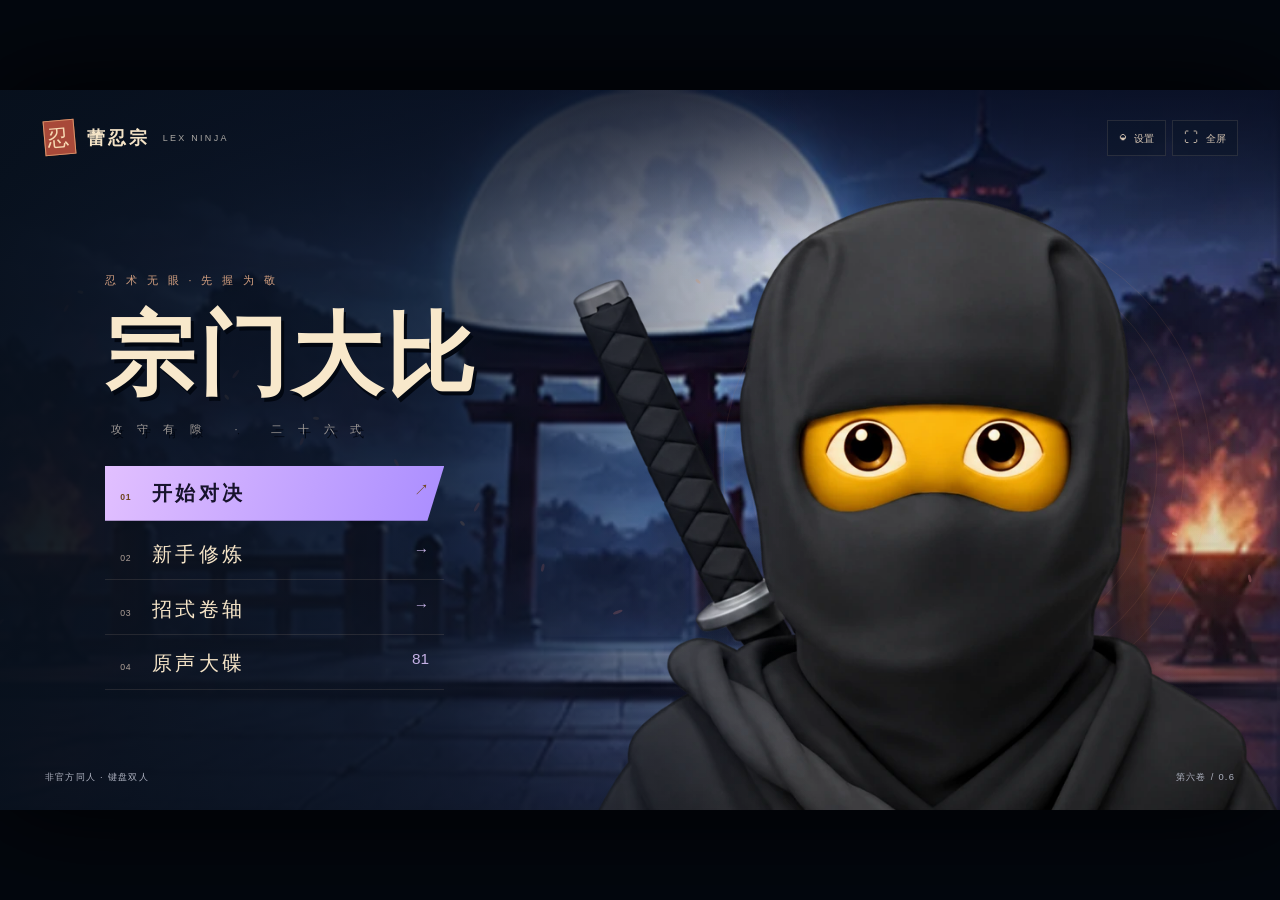
==== commit 5a72b74c: "feat: add skill VFX layer to v0.6 renderer for all 28 moves Additive render-only layer (Renderer.mor" ====
--- a/index.html
+++ b/index.html
@@ -971,7 +971,7 @@
 function roof(c,x,y,s,color){c.save();c.translate(x,y);c.scale(s,s);poly(c,[[-110,5],[-75,-7],[0,-45],[74,-7],[110,5],[67,2],[0,-27],[-67,2]],color);rect(c,-69,2,138,6,color);c.restore();}
 function gate(c,x,y,s,alpha=1){c.save();c.translate(x,y);c.scale(s,s);c.globalAlpha=alpha;rect(c,-113,-5,16,183,'#452927');rect(c,97,-5,16,183,'#452927');rect(c,-118,160,25,17,'#171e2b');rect(c,93,160,25,17,'#171e2b');roof(c,0,-14,1.45,'#111b2c');rect(c,-135,-8,270,15,'#6d3030');rect(c,-101,22,202,11,'#281f28');for(const p of [-80,80]){line(c,[[p,31],[p,56]],'#d69357',2);ellipse(c,p,69,10,15,'#e69350');line(c,[[p,84],[p,96]],'#dcad6c',1);}c.restore();}
 class Renderer{
- constructor(canvas){this.canvas=canvas;this.c=canvas.getContext('2d');this.dpr=Math.min(root.devicePixelRatio||1,2);canvas.width=W*this.dpr;canvas.height=H*this.dpr;this.parts=[];this.rings=[];this.labels=[];this.shake=0;this.flash=0;this.trails=[];this.impacts=[];this.shownHP=[100,100];this.back=document.createElement('canvas');this.back.width=W;this.back.height=H;this.makeBackdrop(this.back.getContext('2d'));this.camera=new Camera(W,H);this.scenery=new LexScenery.Scenery(Art);}
+ constructor(canvas){this.canvas=canvas;this.c=canvas.getContext('2d');this.dpr=Math.min(root.devicePixelRatio||1,2);canvas.width=W*this.dpr;canvas.height=H*this.dpr;this.parts=[];this.rings=[];this.labels=[];this.shake=0;this.flash=0;this.trails=[];this.impacts=[];this.shownHP=[100,100];this.fx=[];this.vig=0;this.lw=null;this.back=document.createElement('canvas');this.back.width=W;this.back.height=H;this.makeBackdrop(this.back.getContext('2d'));this.camera=new Camera(W,H);this.scenery=new LexScenery.Scenery(Art);}
  makeBackdrop(c){
   rect(c,0,0,W,H,grad(c,0,0,0,H,[[0,'#080f21'],[.47,'#283248'],[.76,'#9b605a'],[1,'#171b2a']]));
   const halo=c.createRadialGradient(825,227,20,825,227,260);halo.addColorStop(0,'#ffe6a91e');halo.addColorStop(.5,'#ffc8aa10');halo.addColorStop(1,'#d8899c00');rect(c,515,0,620,520,halo);ellipse(c,825,222,83,83,'#eddcba');ellipse(c,855,206,22,16,'#c4bcb140');ellipse(c,793,242,18,12,'#c4bcb136');
@@ -988,8 +988,8 @@
   for(const pts of [[[136,595],[171,603],[168,618],[214,629]],[[1014,572],[993,593],[1000,606],[954,629]],[[691,678],[713,651],[724,637]]])line(c,pts,'#0c131d99',2);
   rect(c,0,0,W,160,grad(c,0,0,0,160,[[0,'#040914aa'],[1,'#04091400']]));
  }
- reset(){this.camera.reset();this.impacts=[];this.parts=[];this.rings=[];this.labels=[];this.trails=[];this.shake=0;this.flash=0;this.shownHP=[100,100];}
- event(e){
+ reset(){this.camera.reset();this.impacts=[];this.parts=[];this.rings=[];this.labels=[];this.trails=[];this.shake=0;this.flash=0;this.shownHP=[100,100];this.fx=[];this.vig=0;this.lw=null;}
+ event(e){this.fxEvent(e);
   if(e.type==='controlBreak'){
    this.shake=Math.max(this.shake,8);
    this.rings.push({x:e.x,y:e.y,r:35,life:.6,total:.6,color:'#b4f5ff'});
@@ -1030,7 +1030,7 @@
   for(const p of this.parts){p.x+=p.vx*dt;p.y+=p.vy*dt;p.vy+=220*dt;p.life-=dt;}
   for(const r of this.rings){r.r+=dt*360;r.life-=dt;}
   for(const l of this.labels){l.y-=dt*20;l.life-=dt;}
-  this.parts=this.parts.filter(p=>p.life>0).slice(-400);this.rings=this.rings.filter(p=>p.life>0);this.labels=this.labels.filter(p=>p.life>0);
+  this.fxUpdate(dt);this.parts=this.parts.filter(p=>p.life>0).slice(-400);this.rings=this.rings.filter(p=>p.life>0);this.labels=this.labels.filter(p=>p.life>0);
  }
  backdrop(t){const c=this.c;
   if(Art.stage){
@@ -1156,6 +1156,147 @@
    for(let i=0;i<8;i++)ellipse(c,-72+((t*170+i*29)%150),61+Math.sin(t*12+i)*7,4,2,'#d6ffffaa');c.restore();
   }
   else if(p.def.id==='sleep'){sprite(c,'orb',x,y,74,74,.45,'screen',-t*2);text(c,'Z',x-8,y-3,29,'#e4d6ff','center');text(c,'z',x+15,y-17,17,'#fff','center');}
+ }
+ // ---- Skill VFX layer (additive): extra glow, trails, shockwaves and particles drawn on top of the supplied art sprites.
+ fxAdd(o){if(this.fx.length<520)this.fx.push({vx:0,vy:0,g:0,size:3,color:'#fff',kind:'dot',rot:0,...o,total:o.life});}
+ fxEvent(e){
+  const R=Math.random,lw=this.lw;
+  if(e.type==='hit'){
+   const big=e.id==='ultimate'||e.damage>=15,color=e.parry?'#bffaff':e.guarded?'#80bce5':e.color,att=lw?.fighters[e.attacker],dir=att?att.face:1;
+   if(e.guarded){
+    this.fxAdd({kind:'hex',x:e.x,y:e.y,life:.3,size:24,color});
+    for(let i=0;i<8;i++){const a=i*TAU/8+R()*.3;this.fxAdd({kind:'streak',x:e.x,y:e.y,vx:Math.cos(a)*420,vy:Math.sin(a)*420,life:.22,size:2,color:'#d5f1ff'});}
+   }else{
+    this.fxAdd({kind:'star',x:e.x,y:e.y,life:big?.3:.2,size:big?96:60,color,rot:R()*TAU});
+    this.fxAdd({kind:'cut',x:e.x,y:e.y,life:.18,size:big?230:150,color:'#ffffff',rot:(R()-.5)*1.1+(dir<0?Math.PI:0)});
+    if(big)this.fxAdd({kind:'ring',x:e.x,y:e.y,life:.35,size:30,color,flat:1});
+    for(let i=0;i<(big?9:5);i++)this.fxAdd({kind:'shard',x:e.x,y:e.y,vx:dir*(80+R()*320)+(R()-.5)*140,vy:-120-R()*260,g:760,life:.45+R()*.3,size:3+R()*4,color,rot:R()*TAU});
+   }
+  }
+  if(e.type==='blink'){
+   const fy=GROUND-(e.fromH||0)-90,ty=GROUND-(e.h||0)-90;
+   this.fxAdd({kind:'vortex',x:e.from,y:fy,life:.45,size:80,color:'#c4acff',out:0});
+   this.fxAdd({kind:'vortex',x:e.to,y:ty,life:.45,size:80,color:'#e6dcff',out:1});
+   this.fxAdd({kind:'trail',x:e.from,y:fy,x2:e.to,y2:ty,life:.3,size:7,color:'#b18aff'});
+  }
+  if(e.type==='reflect')for(let i=0;i<12;i++){const a=i*TAU/12+R()*.4;this.fxAdd({kind:'shard',x:e.x,y:e.y,vx:Math.cos(a)*300,vy:Math.sin(a)*300,g:200,life:.4,size:4+R()*3,color:'#cfeaff',rot:R()*TAU});}
+  if(e.type==='active'){
+   if(['lightning','thunder','meteor'].includes(e.id)){this.shake=Math.max(this.shake,e.id==='meteor'?9:6);if(!this.reduced)this.flash=Math.max(this.flash,.06);}
+   if(['dragon','darkrise'].includes(e.id)){const c=LexCombat.MOVES[e.id].color;this.fxAdd({kind:'ring',x:e.x,y:e.y+95,life:.5,size:30,color:c,flat:1});this.fxAdd({kind:'ring',x:e.x,y:e.y+95,life:.38,size:16,color:'#fff',flat:1});}
+  }
+ }
+ fxUpdate(dt){
+  for(const q of this.fx){q.x+=q.vx*dt;q.y+=q.vy*dt;q.vy+=q.g*dt;q.life-=dt;}
+  this.fx=this.fx.filter(q=>q.life>0);
+  const w=this.lw;if(!w)return;
+  let target=0;
+  for(const f of w.fighters){
+   const m=f.move;if(!m)continue;const d=m.def,a=m.age-d.startup,end=d.startup+d.active+d.recovery;
+   if(d.id==='ultimate')target=Math.max(target,m.age<d.startup?m.age/d.startup:m.age<end-d.recovery?1:clamp((end-m.age)/d.recovery,0,1));
+   this.emitFor(f,d,a,dt);
+  }
+  this.vig+=(target-this.vig)*Math.min(1,dt*10);
+ }
+ emitFor(f,d,a,dt){
+  const R=Math.random,n=dt*60,x=f.x,y=GROUND-f.h-95,fc=f.face,act=a>=0&&a<d.active;
+  if(a<0&&(d.cost||d.rageCost)&&R()<.7*n){
+   const ang=R()*TAU,r=50+R()*40,hx=x+fc*54,life=.28;
+   this.fxAdd({kind:'dot',x:hx+Math.cos(ang)*r,y:y+Math.sin(ang)*r,vx:-Math.cos(ang)*r/life,vy:-Math.sin(ang)*r/life,life,size:2.4,color:d.color});
+  }
+  if(d.mode==='flame'&&act&&R()<.9*n)this.fxAdd({kind:'ember',x:x+fc*(60+R()*d.range*.8),y:y+(R()-.2)*130,vx:fc*R()*60,vy:-60-R()*110,g:-30,life:.5+R()*.3,size:2+R()*3,color:R()<.5?'#ffb23a':'#ff6a1f'});
+  if((d.mode==='dragon'||d.mode==='darkrise')&&act&&R()<.8*n)this.fxAdd({kind:'ember',x:x+fc*(30+R()*70),y:y+80-R()*40,vx:(R()-.5)*50,vy:-180-R()*160,life:.5,size:2+R()*2,color:d.mode==='darkrise'?'#cfa8ff':'#ffd9fb'});
+  if(d.mode==='wind'&&act&&R()<.7*n){const a2=R()*TAU;this.fxAdd({kind:'streak',x:x+Math.cos(a2)*d.range*.8,y:y+Math.sin(a2)*80,vx:-Math.sin(a2)*520,vy:Math.cos(a2)*160-60,life:.3,size:2,color:'#c6f7ff'});}
+  if(d.mode==='beam'&&act&&R()<.9*n)this.fxAdd({kind:'ember',x:x+fc*(80+R()*900),y:GROUND-R()*14,vx:0,vy:-90-R()*140,life:.5,size:2+R()*3,color:'#c4b6ff'});
+  if(d.mode==='meteor'&&act&&Number.isFinite(f.move?.targetX)&&R()<.9*n){const tx=f.move.targetX,gy=GROUND-f.move.targetH;this.fxAdd({kind:'ember',x:tx+(R()-.5)*d.range*1.6,y:gy-4,vx:(R()-.5)*240,vy:-120-R()*260,g:520,life:.55,size:2+R()*4,color:R()<.5?'#ffbb77':'#ff7a3a'});}
+ }
+ more(f,t,w){
+  const c=this.c,m=f.move,x=f.x,y=GROUND-f.h-95,fc=f.face,gy=f.h+95,sh=this.reduced?0:18;
+  if(f.shield>0)this.plates(f,t);
+  if(f.smoke>0){c.save();c.globalCompositeOperation='screen';for(let i=0;i<7;i++){const a=t*.8+i*TAU/7,px=x+Math.cos(a)*(72+i%3*10),py=y+Math.sin(a)*(62+i%2*14),r=26+i%3*8;const g=c.createRadialGradient(px,py,2,px,py,r);g.addColorStop(0,'#d0c1f355');g.addColorStop(1,'#d0c1f300');ellipse(c,px,py,r,r,g);}c.restore();}
+  if(f.healFlash){c.save();c.globalCompositeOperation='lighter';for(let i=0;i<10;i++){const ph=(t*.9+i*.1)%1,px=x+Math.sin(i*5.3)*64,py=y+70-ph*190;c.globalAlpha=Math.sin(ph*Math.PI);ellipse(c,px,py,3,3,'#b9ffb0');line(c,[[px-6,py],[px+6,py]],'#d6ffd0',1.2);line(c,[[px,py-6],[px,py+6]],'#d6ffd0',1.2);}c.restore();}
+  if(f.haste){c.save();c.globalCompositeOperation='lighter';c.strokeStyle='#7bf3c366';c.lineWidth=2;c.beginPath();c.ellipse(x,GROUND-f.h+2,46+Math.sin(t*10)*5,9,0,0,TAU);c.stroke();c.restore();}
+  if(!m)return;
+  const d=m.def,a=m.age-d.startup,p=a/d.active;
+  if(a<0||p<0||p>=1)return;
+  const foe=w.fighters[1-f.id],fx0=foe.x,fy0=GROUND-foe.h-95,mode=d.mode,col=d.color;
+  c.save();c.globalCompositeOperation='lighter';c.shadowColor=col;c.shadowBlur=mode==='slash'||mode==='punch'?sh:0;
+  if(['punch','slash','cross','flame','dragon','darkrise','beam','throw'].includes(mode)){
+   c.save();c.translate(x,y);c.scale(fc,1);
+   if(mode==='punch'){c.globalAlpha=1-p;c.strokeStyle=col;for(let i=0;i<3;i++){c.lineWidth=4-i;c.beginPath();c.arc(120+i*14,-4,16+p*30+i*9,-.9,.9);c.stroke();}for(let i=0;i<4;i++)line(c,[[50,-24+i*13],[100-i*8,-24+i*13]],'#ffffffaa',2);}
+   if(mode==='slash'){const L=d.range+40,g=c.createLinearGradient(0,0,L,0);g.addColorStop(0,'#ffffff00');g.addColorStop(.6,col);g.addColorStop(1,'#ffffff');c.globalAlpha=1-p*.5;this.tapered(c,50,0,L*.66,106,-1.5+Math.max(0,p*1.5-.35)*3,-1.5+Math.min(1,p*1.7)*3,30,g);c.globalAlpha=1-p;c.strokeStyle=g;c.lineWidth=4;c.beginPath();c.moveTo(20,-2);c.lineTo(L+30,-2);c.stroke();}
+   if(mode==='cross'){const k=Math.sin(Math.min(1,p*1.6)*Math.PI),cx=d.range*.62;c.globalAlpha=k;c.shadowBlur=0;for(const s of [1,-1]){line(c,[[cx-72*k,-72*k*s],[cx+72*k,72*k*s]],col+'88',14);line(c,[[cx-72*k,-72*k*s],[cx+72*k,72*k*s]],'#f2fbff',4);}for(let i=0;i<4;i++)line(c,[[-20-i*18,-30+i*20],[60,-30+i*20]],col+'66',2);}
+   if(mode==='flame'){c.shadowBlur=0;const hg=c.createRadialGradient(d.range*.5,gy,4,d.range*.5,gy,d.range*.6);hg.addColorStop(0,'#ff7a2a88');hg.addColorStop(1,'#ff7a2a00');c.save();c.translate(d.range*.5,gy);c.scale(1,.1);c.translate(-d.range*.5,-gy);ellipse(c,d.range*.5,gy,d.range*.6,d.range*.6,hg);c.restore();for(let i=0;i<7;i++){const fx1=40+i*(d.range-70)/6,h=34+Math.sin(t*30+i*2)*14;poly(c,[[fx1-9,gy],[fx1-3,gy-h*.6],[fx1+Math.sin(t*22+i)*5,gy-h],[fx1+5,gy-h*.5],[fx1+10,gy]],i%2?'#ffd969aa':'#ff5427aa');}}
+   if(mode==='dragon'||mode==='darkrise'){c.shadowBlur=0;const top=-60-p*230,g=c.createLinearGradient(0,gy,0,top);g.addColorStop(0,col+'00');g.addColorStop(.4,col+'55');g.addColorStop(1,'#ffffff08');c.fillStyle=g;c.beginPath();c.ellipse(65,(gy+top)/2,44,(gy-top)/2,0,0,TAU);c.fill();for(let j=0;j<3;j++){c.strokeStyle=['#ffffff','#e9d3ff',col][j];c.lineWidth=6-j*1.5;c.globalAlpha=1-p*.5;c.beginPath();for(let yy=60;yy>=top;yy-=7){const xx=62+Math.sin(yy*.05+t*14+j*2.1)*(26+(60-yy)*.05);yy===60?c.moveTo(xx,yy):c.lineTo(xx,yy);}c.stroke();}}
+   if(mode==='beam'){c.shadowBlur=0;const fl=c.createRadialGradient(72,0,2,72,0,110);fl.addColorStop(0,'#ffffffcc');fl.addColorStop(.35,'#c4b6ff88');fl.addColorStop(1,'#8e78ff00');c.globalAlpha=Math.min(1,p*6)*(1-Math.max(0,p-.8)*5);ellipse(c,72,0,110,110,fl);const gg=c.createLinearGradient(60,0,d.range,0);gg.addColorStop(0,'#e4dcffcc');gg.addColorStop(1,'#8e78ff00');c.strokeStyle=gg;c.lineWidth=6;c.beginPath();c.moveTo(60,gy);c.lineTo(Math.min(d.range,1180),gy);c.stroke();}
+   if(mode==='throw'){c.shadowBlur=0;c.globalAlpha=.6*Math.sin(p*Math.PI);for(let i=0;i<4;i++){c.strokeStyle=col;c.lineWidth=2;c.beginPath();c.ellipse(112,0,34+i*13+Math.sin(t*14+i)*3,58+i*8,0,t*3+i,t*3+i+3.6);c.stroke();}
+    if(d.id==='steal'){const s=26+Math.sin(t*22)*4;c.globalAlpha=.9;c.translate(112,-6);c.fillStyle='#ff7a9acc';c.beginPath();c.moveTo(0,s*.35);c.bezierCurveTo(-s,-s*.35,-s*.55,-s*1.1,0,-s*.55);c.bezierCurveTo(s*.55,-s*1.1,s,-s*.35,0,s*.35);c.fill();c.strokeStyle='#ffe0e8';c.lineWidth=2;c.stroke();}}
+   c.restore();
+  }
+  if(mode==='blinkcut'){c.shadowBlur=0;const k=Math.min(1,p*3);c.globalAlpha=1-p;for(let i=0;i<3;i++){const ang=-.9+i*.62,dx=Math.cos(ang)*160*k,dy=Math.sin(ang)*160*k;line(c,[[fx0-dx,fy0-dy],[fx0+dx,fy0+dy]],col+'88',12-i*2);line(c,[[fx0-dx,fy0-dy],[fx0+dx,fy0+dy]],'#fff',3);}}
+  if(mode==='wind'){c.shadowBlur=0;for(let i=0;i<5;i++){c.strokeStyle=i%2?'#ffffffbb':'#9fe8ffaa';c.lineWidth=3;c.beginPath();c.ellipse(x,y+(i-2)*38,d.range*(.62+i%2*.18),16,0,t*12+i,t*12+i+2.4);c.stroke();}}
+  if(mode==='lightning'||mode==='thunder'){
+   const tx0=m.targetX,ty=GROUND-m.targetH,n=mode==='thunder'?3:1;c.shadowBlur=0;
+   const g=c.createRadialGradient(tx0,ty,4,tx0,ty,d.range);g.addColorStop(0,'#ffffffaa');g.addColorStop(.4,col+'66');g.addColorStop(1,col+'00');c.save();c.translate(tx0,ty);c.scale(1,.2);c.translate(-tx0,-ty);c.globalAlpha=1-p;ellipse(c,tx0,ty,d.range,d.range,g);c.restore();
+   for(let k=0;k<n;k++){const tx=tx0+(k-(n-1)/2)*110,pts=[];for(let i=1;i<9;i++)pts.push([tx+Math.sin(i*33+t*39+k)*24,ty-730+i*91]);c.globalAlpha=(1-p)*.5;c.fillStyle=col+'44';c.fillRect(tx-22,ty-700,44,700);c.globalAlpha=1-p*.6;for(const [i,s] of [[3,1],[5,-1]]){const [bx,by]=pts[i];line(c,[[bx,by],[bx+s*(46+Math.sin(t*50+i)*12),by+54],[bx+s*(88+Math.sin(t*41+i)*10),by+70]],'#f0e8ff',2);}for(let i=0;i<6;i++){const ang=i*TAU/6+k;line(c,[[tx,ty],[tx+Math.cos(ang)*(50+i*14),ty+Math.sin(ang)*(8+i*3)]],'#e8dcff',2);}}
+  }
+  if(mode==='meteor'){
+   const tx=m.targetX,ty=GROUND-m.targetH,R=d.range*(.35+p*1.25);c.shadowBlur=0;c.globalAlpha=1-p;
+   c.strokeStyle='#fff3d0';c.lineWidth=5*(1-p)+1;c.beginPath();c.ellipse(tx,ty+2,R,R*.22,0,0,TAU);c.stroke();c.strokeStyle=col;c.lineWidth=12*(1-p)+2;c.beginPath();c.ellipse(tx,ty+2,R*.82,R*.18,0,0,TAU);c.stroke();
+   if(p<.2){const g=c.createRadialGradient(tx,ty-40,2,tx,ty-40,130);g.addColorStop(0,'#ffffffdd');g.addColorStop(1,col+'00');ellipse(c,tx,ty-40,130,130,g);}
+   for(let i=0;i<10;i++){const ang=i*TAU/10+.3;line(c,[[tx+Math.cos(ang)*R*.35,ty+Math.sin(ang)*R*.08],[tx+Math.cos(ang)*R*.9,ty+Math.sin(ang)*R*.2]],col+'cc',3);}
+  }
+  if(mode==='frost'){
+   const tx=m.targetX,ty=GROUND-m.targetH;c.shadowBlur=0;c.globalAlpha=Math.min(1,(1-p)*2);
+   for(let i=0;i<16;i++){const px=tx+Math.sin(i*7.1+t*2)*d.range,py=ty-((t*70+i*37)%170);poly(c,[[px,py-4],[px+3,py],[px,py+4],[px-3,py]],'#e6fbff');}
+   const g=c.createRadialGradient(tx,ty,4,tx,ty,d.range);g.addColorStop(0,'#c0efff66');g.addColorStop(1,'#c0efff00');c.save();c.translate(tx,ty);c.scale(1,.22);c.translate(-tx,-ty);ellipse(c,tx,ty,d.range,d.range,g);c.restore();
+  }
+  c.restore();
+ }
+ tapered(c,cx,cy,rx,ry,a0,a1,thick,fill){
+  const N=22;c.beginPath();
+  for(let k=0;k<=N;k++){const a=a0+(a1-a0)*k/N;c[k?'lineTo':'moveTo'](cx+Math.cos(a)*rx,cy+Math.sin(a)*ry);}
+  for(let k=N;k>=0;k--){const a=a0+(a1-a0)*k/N,th=Math.sin(k/N*Math.PI)*thick;c.lineTo(cx+Math.cos(a)*(rx-th),cy+Math.sin(a)*(ry-th*1.15));}
+  c.closePath();c.fillStyle=fill;c.fill();
+ }
+ plates(f,t){
+  const c=this.c,x=f.x,y=GROUND-f.h-87;c.save();c.globalAlpha=Math.min(1,f.shield/18)*.95;
+  for(let i=0;i<6;i++){const a=t*1.1+i*TAU/6,px=x+Math.cos(a)*98,py=y+Math.sin(a)*118;c.save();c.translate(px,py);c.rotate(a*2);poly(c,[[-13,-7],[-3,-15],[12,-9],[14,6],[3,14],[-12,9]],'#3f6b64','#b8f5e4',2);line(c,[[-4,-8],[0,0],[7,4]],'#c9fff1aa',1.2);c.restore();}
+  c.globalCompositeOperation='lighter';c.strokeStyle='#8cf0d455';c.lineWidth=2;c.beginPath();c.ellipse(x,y,95,118,0,0,TAU);c.stroke();c.restore();
+ }
+ projMore(p,t,w){
+  const c=this.c,y=GROUND-p.h,x=p.x,id=p.def.id,dir=Math.sign(p.v)||1;
+  c.save();c.globalCompositeOperation='lighter';
+  if(id==='yoyo'){const o=w.fighters[p.owner],hx=o.x+o.face*60,hy=GROUND-o.h-100;c.strokeStyle='#e8ffc5aa';c.lineWidth=1.8;c.beginPath();c.moveTo(hx,hy);c.quadraticCurveTo((hx+x)/2,(hy+y)/2+16+Math.sin(t*20)*(this.reduced?0:5),x,y);c.stroke();for(let i=1;i<4;i++)sprite(c,'orb',x-dir*i*20,y,98-i*14,98-i*14,.2,'screen',t*15);}
+  if(id==='fireball'){for(let i=1;i<9;i++){const r=17-i*1.6;c.globalAlpha=.55-i*.05;ellipse(c,x-dir*i*17,y+Math.sin(t*30+i)*5,r,r*.8,i%2?'#ffb23a':'#ff6a1f');}}
+  if(id==='arrow'){const g=c.createLinearGradient(x-dir*150,y,x,y);g.addColorStop(0,'#7bdfff00');g.addColorStop(1,'#bff2ffcc');c.strokeStyle=g;c.lineWidth=4;c.beginPath();c.moveTo(x-dir*150,y);c.lineTo(x,y);c.stroke();c.strokeStyle='#e7faff99';c.lineWidth=1.5;c.beginPath();c.ellipse(x+dir*12,y,10+Math.sin(t*30)*2,16,0,0,TAU);c.stroke();}
+  if(id==='peas'){for(let i=1;i<5;i++){c.globalAlpha=.4-i*.07;ellipse(c,x-dir*i*22,y,15-i*2,15-i*2,'#b7f867');}}
+  if(id==='tide'){for(let i=0;i<6;i++){const ph=(t*2.2+i/6)%1;c.globalAlpha=1-ph;ellipse(c,x-dir*(40+ph*90),y-30+Math.sin(i*4+t*8)*38,5-ph*3,5-ph*3,'#d8ffff');}}
+  if(id==='sleep'){for(let i=1;i<4;i++){c.globalAlpha=.5-i*.12;text(c,'Z',x-dir*i*26,y-8-i*9+Math.sin(t*6+i)*4,26-i*5,'#e4d6ff','center');}}
+  c.restore();
+ }
+ fxDraw(){
+  const c=this.c;c.save();c.globalCompositeOperation='lighter';
+  for(const q of this.fx){
+   const k=clamp(q.life/q.total,0,1),pr=1-k;c.globalAlpha=k;
+   switch(q.kind){
+    case 'dot':case 'ember':ellipse(c,q.x,q.y,q.size*(q.kind==='ember'?k:1)+.4,q.size*(q.kind==='ember'?k:1)+.4,q.color);break;
+    case 'streak':line(c,[[q.x,q.y],[q.x-q.vx*.04,q.y-q.vy*.04]],q.color,q.size);break;
+    case 'shard':c.save();c.translate(q.x,q.y);c.rotate(q.rot+pr*6);poly(c,[[0,-q.size],[q.size*.6,q.size*.7],[-q.size*.6,q.size*.7]],q.color);c.restore();break;
+    case 'star':{const n=10,R=q.size*(.45+pr*.8),pts=[];for(let i=0;i<n*2;i++){const a=q.rot+i*Math.PI/n,r=i%2?R*.3:R*(.75+((i*37)%10)/20);pts.push([q.x+Math.cos(a)*r,q.y+Math.sin(a)*r]);}poly(c,pts,pr<.3?'#ffffff':q.color);break;}
+    case 'cut':{const L=q.size*(.6+pr*.5),dx=Math.cos(q.rot)*L,dy=Math.sin(q.rot)*L;line(c,[[q.x-dx,q.y-dy],[q.x+dx,q.y+dy]],q.color+'66',9*k+2);line(c,[[q.x-dx,q.y-dy],[q.x+dx,q.y+dy]],q.color,2.5*k+.8);break;}
+    case 'hex':{const R=q.size*(1+pr*1.6);c.strokeStyle=q.color;c.lineWidth=3*k+1;c.beginPath();for(let i=0;i<=6;i++){const a=i*Math.PI/3+.5;c[i?'lineTo':'moveTo'](q.x+Math.cos(a)*R,q.y+Math.sin(a)*R);}c.stroke();break;}
+    case 'ring':c.strokeStyle=q.color;c.lineWidth=4*k+1;c.beginPath();c.ellipse(q.x,q.y,q.size*(1+pr*5),q.size*(1+pr*5)*(q.flat?.28:1),0,0,TAU);c.stroke();break;
+    case 'trail':{const g=c.createLinearGradient(q.x,q.y,q.x2,q.y2);g.addColorStop(0,q.color+'00');g.addColorStop(1,q.color);c.strokeStyle=g;c.lineWidth=q.size*k+2;c.beginPath();c.moveTo(q.x,q.y);c.lineTo(q.x2,q.y2);c.stroke();c.strokeStyle='#ffffffcc';c.lineWidth=2;c.stroke();break;}
+    case 'vortex':for(let j=0;j<3;j++){const r=q.size*(q.out?pr:k)*(1-j*.18)+6;c.strokeStyle=q.color;c.lineWidth=3*k+1;c.beginPath();c.ellipse(q.x,q.y,r*.8,r*1.15,pr*5+j,0,TAU*.72);c.stroke();}break;
+   }
+  }
+  c.restore();
+ }
+ vignette(o){
+  const v=this.vig;if(v<.01)return;const c=this.c,g=c.createRadialGradient(640,360,180,640,360,780);g.addColorStop(0,'rgba(8,4,26,0)');g.addColorStop(1,`rgba(8,4,26,${.6*v})`);rect(c,0,0,W,H,g);
+  c.save();c.globalCompositeOperation='lighter';c.strokeStyle=`rgba(190,170,255,${.2*v})`;const spin=this.reduced?0:(o.t||0)*.1;
+  for(let i=0;i<40;i++){const a=i*TAU/40+spin,r0=190+(i*53%110),r1=r0+150+(i*97%420);c.lineWidth=1+(i%3);c.beginPath();c.moveTo(640+Math.cos(a)*r0,360+Math.sin(a)*r0*.62);c.lineTo(640+Math.cos(a)*r1,360+Math.sin(a)*r1*.62);c.stroke();}
+  c.restore();
  }
  hud(w,o){
   const c=this.c,t=o.t;
@@ -1213,7 +1354,7 @@
   text(c,id==='ultimate'?'三格怒气 · 黑龙武神':'两格怒气 · 豪兽雷鸣',640,631,15,'#f0dfcd','center',brush);c.restore();
  }
  render(w,o){
-  const c=this.c,t=o.t;this.reduced=o.reduced;c.setTransform(this.dpr,0,0,this.dpr,0,0);c.clearRect(0,0,W,H);c.save();
+  const c=this.c,t=o.t;this.reduced=o.reduced;this.lw=w;c.setTransform(this.dpr,0,0,this.dpr,0,0);c.clearRect(0,0,W,H);c.save();
   if(!o.reduced&&this.shake>0)c.translate(Math.sin(t*131)*this.shake,Math.cos(t*153)*this.shake*.35);
   if(o.screen==='menu'){this.backdrop(t);
    const halo=c.createRadialGradient(967,440,10,967,440,285);halo.addColorStop(0,'#ffa06620');halo.addColorStop(1,'#ffa06600');ellipse(c,967,440,285,280,halo);
@@ -1226,15 +1367,17 @@
    for(const f of w.fighters)if(f.burst){for(let i=4;i>0;i--){c.save();c.globalAlpha=(5-i)*.052;ninja(c,f.x-f.burst.dir*i*42,GROUND-f.h,1,f.face,f,t,'#bce9ff');c.restore();}sprite(c,'slashBlue',f.x-f.burst.dir*80,GROUND-f.h-88,215,145,.35,'screen',f.burst.dir<0?Math.PI:0);}
    for(const f of [...w.fighters].sort((a,b)=>b.h-a.h)){c.save();if(f.controlImmune>0)c.globalAlpha=o.reduced?.56:(Math.floor((f.controlImmune+(f.breakAway?.remaining||0))/7)%2?.32:.65);else if(f.invul>0)c.globalAlpha=.36+Math.sin(t*36)*.2;ninja(c,f.x,GROUND-f.h,1,f.face,f,t,f.id?'#ff8764':'#65dae6');c.restore();}
    for(const f of w.fighters){this.slash(f,t);this.spell(f,t);}
-   for(const p of w.projectiles)this.projectile(p,t);
+   for(const f of w.fighters)this.more(f,t,w);
+   for(const p of w.projectiles){this.projectile(p,t);this.projMore(p,t,w);}
    for(const q of this.impacts)if(!q.guarded)sprite(c,'spark',q.x,q.y,130+(1-q.life/q.total)*90,140+(1-q.life/q.total)*70,q.life/q.total,'screen');
    c.save();c.globalCompositeOperation='lighter';for(const p of this.parts){c.globalAlpha=clamp(p.life/.22,0,1);line(c,[[p.x,p.y],[p.x-p.vx*.035,p.y-p.vy*.035]],p.color,p.w);}for(const r of this.rings){c.globalAlpha=r.life/r.total;c.strokeStyle=r.color;c.lineWidth=2.5;c.beginPath();c.ellipse(r.x,r.y,r.r,r.r*.48,0,0,TAU);c.stroke();}c.restore();
+   this.fxDraw();
    for(const l of this.labels){c.save();c.globalAlpha=clamp(l.life/.2,0,1);strokeText(c,l.text,l.x,l.y,30,l.color,'center',brush);c.restore();}
    if(o.debug){for(const p of ARENA.platforms)line(c,[[p.x1,GROUND-p.h],[p.x2,GROUND-p.h]],'#5eff9e',4);for(const f of w.fighters){c.strokeStyle='#79ffc9';c.strokeRect(f.x-48,GROUND-f.h-175,96,175);if(f.move){c.strokeStyle='#ff716b';c.strokeRect(f.face>0?f.x:f.x-f.move.def.range,GROUND-f.h-170,f.move.def.range,160);}}}
   }
    if(o.screen!=='menu')c.restore();
   c.restore();
-  if(o.screen!=='menu'){this.hud(w,o);if(o.intro>0)this.intro(o.intro,o.round);if(w.cinematic>0)this.cutin(w,t);if(o.ko>0){c.save();c.globalAlpha=clamp(o.ko/20,0,1);if(w.winner===-1)strokeText(c,'平 局',640,334,70,'#ffe1a0','center',brush);else sprite(c,'ko',640,327,440,240,1);c.restore();}}
+  if(o.screen!=='menu'){this.vignette(o);this.hud(w,o);if(o.intro>0)this.intro(o.intro,o.round);if(w.cinematic>0)this.cutin(w,t);if(o.ko>0){c.save();c.globalAlpha=clamp(o.ko/20,0,1);if(w.winner===-1)strokeText(c,'平 局',640,334,70,'#ffe1a0','center',brush);else sprite(c,'ko',640,327,440,240,1);c.restore();}}
   if(this.flash>0&&!o.reduced)rect(c,0,0,W,H,`rgba(244,231,255,${this.flash})`);
  }
 }
